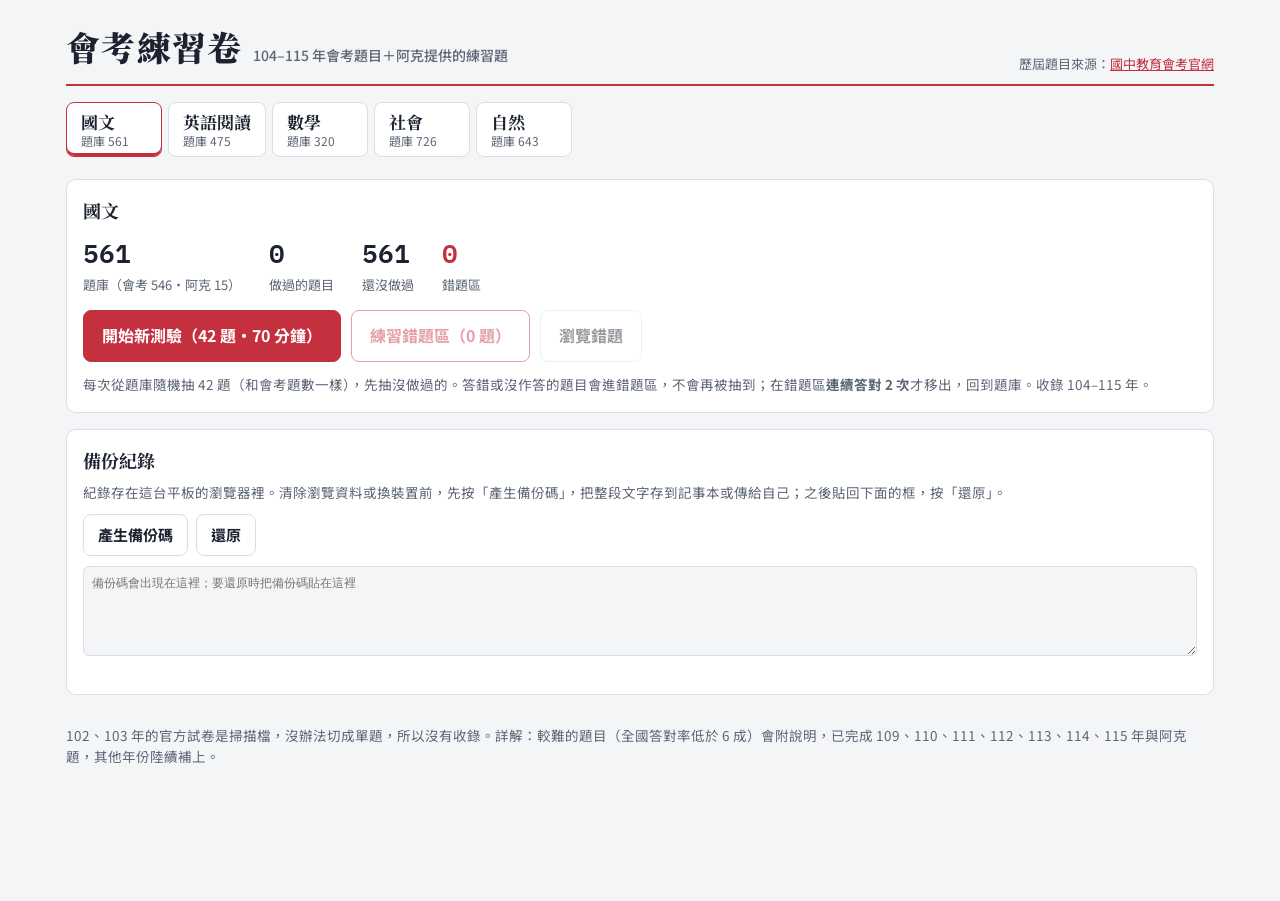
==== docs/index.html @ 00505ee2 "Clarify two 109/110 explanations after spot check Co-Authored-By: Claude Sonnet 5.5 <noreply@anthrop" ====
<!doctype html>
<html lang="zh-Hant"><head><meta charset="utf-8"><meta name="viewport" content="width=device-width,initial-scale=1,viewport-fit=cover"><style>body{margin:0}</style></head><body>
<title>會考練習卷</title>
<meta name="claude:viewport-fit-sides" content="cover">
<link rel="preconnect" href="https://fonts.googleapis.com">
<link rel="stylesheet" href="https://fonts.googleapis.com/css2?family=Noto+Sans+TC:wght@400;500;700&family=Noto+Serif+TC:wght@600;900&family=IBM+Plex+Mono:wght@500;600&display=swap">
<style>
/* Layout: exam booklet on the left, a sticky red-ink answer card (答案卡) on the right; on phones the card becomes a bottom bar. */
:root{
  --paper:#f3f5f7; --sheet:#ffffff; --ink:#1c2230; --muted:#5d6676; --rule:#d9dee5;
  --red:#c5303f; --red-soft:#fbe9eb; --graphite:#23262b; --ok:#1f7a4d; --ok-soft:#e3f3ea; --warn:#b4541a;
  --f-display:"Noto Serif TC","Songti TC",serif; --f-body:"Noto Sans TC","PingFang TC","Microsoft JhengHei",sans-serif; --f-mono:"IBM Plex Mono",ui-monospace,monospace;
}
@media (prefers-color-scheme:dark){:root:not([data-theme="light"]){
  --paper:#13161b; --sheet:#1c2027; --ink:#e6e9ef; --muted:#9aa3b2; --rule:#2e343e;
  --red:#ef6b79; --red-soft:#3a1d22; --graphite:#e6e9ef; --ok:#5fcf94; --ok-soft:#173326; --warn:#f0a06a; color-scheme:dark}}
:root[data-theme="dark"]{
  --paper:#13161b; --sheet:#1c2027; --ink:#e6e9ef; --muted:#9aa3b2; --rule:#2e343e;
  --red:#ef6b79; --red-soft:#3a1d22; --graphite:#e6e9ef; --ok:#5fcf94; --ok-soft:#173326; --warn:#f0a06a; color-scheme:dark}
body{background:var(--paper);color:var(--ink);font-family:var(--f-body);font-size:15px;line-height:1.6}
*{box-sizing:border-box}
.wrap{max-width:1180px;margin:0 auto;padding-block:20px 120px;padding-left:max(16px,env(safe-area-inset-left,0px));padding-right:max(16px,env(safe-area-inset-right,0px))}
header.top{display:flex;flex-wrap:wrap;align-items:flex-end;justify-content:space-between;gap:8px 24px;border-bottom:2px solid var(--red);padding-bottom:10px}
h1{font-family:var(--f-display);font-weight:900;font-size:clamp(24px,4vw,34px);margin:0;letter-spacing:.04em;text-wrap:balance}
h1 small{font-family:var(--f-body);font-weight:500;font-size:14px;color:var(--muted);letter-spacing:0;margin-left:10px}
.src{font-size:13px;color:var(--muted)}
.src a{color:var(--red)}
nav.tabs{display:flex;gap:6px;overflow-x:auto;margin:16px 0 18px;padding-bottom:4px}
nav.tabs button{flex:0 0 auto;font:inherit;border:1.5px solid var(--rule);background:var(--sheet);color:var(--ink);border-radius:8px;padding:8px 14px;cursor:pointer;display:flex;flex-direction:column;align-items:flex-start;line-height:1.25;min-width:96px}
nav.tabs button b{font-family:var(--f-display);font-size:17px}
nav.tabs button span{font-size:12px;color:var(--muted);font-variant-numeric:tabular-nums}
nav.tabs button[aria-selected="true"]{border-color:var(--red);box-shadow:inset 0 -3px 0 var(--red)}
nav.tabs button:focus-visible,.bub:focus-visible,.btn:focus-visible,.cell:focus-visible{outline:2px solid var(--red);outline-offset:2px}
.layout{display:grid;grid-template-columns:minmax(0,1fr) 300px;gap:24px;align-items:start}
.note{font-size:13.5px;color:var(--muted);background:var(--sheet);border:1px dashed var(--rule);border-radius:8px;padding:10px 14px;margin-bottom:16px}
.section-h{font-family:var(--f-display);font-size:18px;margin:26px 0 10px;display:flex;align-items:center;gap:10px}
.section-h::after{content:"";flex:1;height:1px;background:var(--rule)}
.passage{background:var(--sheet);border:1px solid var(--rule);border-left:4px solid var(--muted);border-radius:6px;padding:12px;margin:22px 0 10px}
.passage .lbl{font-size:12.5px;font-weight:700;color:var(--muted);letter-spacing:.08em;margin-bottom:6px}
.q{background:var(--sheet);border:1px solid var(--rule);border-radius:6px;padding:12px 12px 10px;margin-bottom:12px;scroll-margin-top:16px}
.q.wrong{border-color:var(--red);box-shadow:0 0 0 1px var(--red)}
.q.right{border-color:var(--ok)}
.imgbox{background:#fff;border-radius:3px;overflow-x:auto}
.imgbox img{display:block;width:100%;max-width:760px;height:auto}
.choices{display:flex;flex-wrap:wrap;align-items:center;gap:10px;margin-top:10px;padding-top:10px;border-top:1px dashed var(--rule)}
.choices .qn{font-family:var(--f-mono);font-weight:600;color:var(--red);min-width:30px}
.bub{font:600 15px var(--f-mono);width:48px;height:32px;border-radius:50%;border:1.6px solid var(--red);background:transparent;color:var(--red);cursor:pointer;display:inline-flex;align-items:center;justify-content:center}
.bub[aria-pressed="true"]{background:var(--graphite);border-color:var(--graphite);color:var(--sheet)}
.bub.is-ans{box-shadow:0 0 0 3px var(--ok);border-color:var(--ok)}
.bub:disabled{cursor:default}
.verdict{font-size:13.5px;font-weight:700;margin-left:auto}
.verdict.ok{color:var(--ok)} .verdict.no{color:var(--red)} .verdict.skip{color:var(--warn)}
.exp{margin-top:10px;border-top:1px dashed var(--rule);padding-top:8px}
.exp summary{cursor:pointer;font-weight:700;color:var(--ok);font-size:14px}
.exp summary:focus-visible{outline:2px solid var(--red);outline-offset:2px}
.exp-body{margin:8px 0 6px;line-height:1.75;max-width:70ch}
.exp-body b{color:var(--ok);margin-right:2px}
.exp-meta{margin:0;display:flex;flex-wrap:wrap;gap:4px 16px;font-size:12.5px;color:var(--muted)}
.papers{display:flex;flex-wrap:wrap;gap:8px;margin:-6px 0 18px}
.chip{font:inherit;font-size:14px;border:1.5px solid var(--rule);background:var(--sheet);color:var(--ink);border-radius:999px;padding:5px 14px;cursor:pointer;display:inline-flex;gap:8px;align-items:baseline}
.chip span{font-size:12px;color:var(--muted);font-variant-numeric:tabular-nums}
.chip[aria-selected="true"]{border-color:var(--ink);background:var(--ink);color:var(--sheet)}
.chip[aria-selected="true"] span{color:var(--sheet);opacity:.8}
.chip.ak{border-style:dashed}
.chip:focus-visible{outline:2px solid var(--red);outline-offset:2px}
.qhead{margin-bottom:8px}
.tag{display:inline-block;font-size:12px;font-weight:700;letter-spacing:.04em;color:var(--muted);border:1px solid var(--rule);border-radius:4px;padding:1px 8px}
.tag.ak{color:var(--ok);border-color:var(--ok);border-style:dashed}
.txt{font-size:16px;line-height:1.8;max-width:72ch}
.txt p{margin:0 0 6px}
.stem b{font-family:var(--f-mono);color:var(--muted);margin-right:4px}
.opts{list-style:none;margin:4px 0 0;padding:0 0 0 1.6em;display:grid;gap:2px}
.opts span{font-family:var(--f-mono);color:var(--muted);margin-right:4px}
.passage .txt{padding:4px 6px}
aside.card{position:sticky;top:calc(env(safe-area-inset-top,0px) + 12px);background:var(--sheet);border:1.5px solid var(--red);border-radius:10px;padding:14px;display:flex;flex-direction:column;gap:12px;max-height:calc(100vh - 24px);overflow:auto}
.card h2{margin:0;font-family:var(--f-display);font-size:17px;color:var(--red);letter-spacing:.1em}
.timer{display:flex;align-items:center;justify-content:space-between;gap:8px}
.timer .t{font:600 26px var(--f-mono);font-variant-numeric:tabular-nums}
.timer .t.over{color:var(--red)}
.btn{font:inherit;font-weight:700;border-radius:8px;padding:8px 14px;cursor:pointer;border:1.5px solid var(--red);background:var(--sheet);color:var(--red)}
.btn.primary{background:var(--red);color:#fff}
.btn.ghost{border-color:var(--rule);color:var(--ink)}
.grid{display:grid;grid-template-columns:repeat(5,1fr);gap:5px}
.cell{font:500 12.5px var(--f-mono);border:1px solid var(--rule);border-radius:5px;padding:4px 0;text-align:center;background:transparent;color:var(--muted);cursor:pointer;font-variant-numeric:tabular-nums}
.cell.done{background:var(--graphite);color:var(--sheet);border-color:var(--graphite)}
.cell.ok{background:var(--ok-soft);color:var(--ok);border-color:var(--ok)}
.cell.no{background:var(--red-soft);color:var(--red);border-color:var(--red)}
.cell.skip{color:var(--warn);border-color:var(--warn)}
.prog{font-size:13px;color:var(--muted);font-variant-numeric:tabular-nums}
.score{border-top:1px dashed var(--rule);padding-top:10px;display:flex;flex-direction:column;gap:6px}
.score .big{display:flex;align-items:baseline;gap:10px}
.score .num{font:600 30px var(--f-mono)}
.score .grade{font-family:var(--f-display);font-weight:900;font-size:26px;color:var(--red)}
.score small{color:var(--muted);font-size:12.5px}
.row{display:flex;flex-wrap:wrap;gap:8px}
.confirm{font-size:13px;background:var(--red-soft);border-radius:8px;padding:8px 10px;display:flex;flex-direction:column;gap:6px}
label.chk{display:flex;gap:6px;align-items:center;font-size:14px;cursor:pointer}
.mbar{display:none}
@media (max-width:860px){
  .layout{grid-template-columns:minmax(0,1fr)}
  aside.card{position:fixed;left:0;right:0;bottom:0;top:auto;border-radius:12px 12px 0 0;max-height:70vh;z-index:20;border-width:1.5px 0 0;padding:12px max(16px,env(safe-area-inset-right,0px)) calc(12px + env(safe-area-inset-bottom,0px)) max(16px,env(safe-area-inset-left,0px));transform:translateY(calc(100% - 64px - env(safe-area-inset-bottom,0px)));transition:transform .2s}
  aside.card.open{transform:none}
  .mbar{display:flex;align-items:center;justify-content:space-between;gap:10px;min-height:40px}
  .card h2{display:none}
  .bub{width:52px;height:36px}
}
@media (prefers-reduced-motion:reduce){aside.card{transition:none}}
.panel{display:none}.panel.on{display:block}
.home{display:grid;gap:16px;grid-template-columns:minmax(0,1fr)}
.box{background:var(--sheet);border:1px solid var(--rule);border-radius:10px;padding:16px}
.box h3{margin:0 0 8px;font-family:var(--f-display);font-size:18px}
.stats{display:flex;flex-wrap:wrap;gap:10px 28px;margin:4px 0 14px}
.stat b{display:block;font:600 26px var(--f-mono);font-variant-numeric:tabular-nums}
.stat span{font-size:13px;color:var(--muted)}
.stat.red b{color:var(--red)}
.big-actions{display:flex;flex-wrap:wrap;gap:10px}
.big-actions .btn{padding:12px 18px;font-size:16px}
.btn[disabled]{opacity:.45;cursor:default}
.hist{list-style:none;margin:0;padding:0;font-size:14px}
.hist li{display:flex;justify-content:space-between;gap:12px;padding:6px 0;border-bottom:1px dashed var(--rule);font-variant-numeric:tabular-nums}
.hist li:last-child{border-bottom:0}
.hist .m{color:var(--muted)}
.muted{color:var(--muted);font-size:13.5px}
textarea.code{width:100%;min-height:90px;font:12px var(--f-mono);border:1px solid var(--rule);border-radius:6px;background:var(--paper);color:var(--ink);padding:8px;word-break:break-all}
.msg{font-size:13.5px;font-weight:700;color:var(--ok);min-height:1.2em}
.msg.err{color:var(--red)}
.qno{font:600 14px var(--f-mono);color:var(--red);margin-right:8px}
.streak{font-size:12px;font-weight:700;color:var(--warn);margin-left:6px}
.imgbox img{background:#fff;min-height:40px}
.imgbox img:not([src]){background:repeating-linear-gradient(90deg,#eef1f4 0 20px,#f7f8fa 20px 40px)}
.mode-tag{display:inline-block;font-size:12.5px;font-weight:700;color:var(--sheet);background:var(--red);border-radius:4px;padding:1px 8px;margin-left:8px;vertical-align:middle}
.mode-tag.w{background:var(--warn)}
.result{background:var(--sheet);border:1.5px solid var(--red);border-radius:10px;padding:14px 16px;margin-bottom:16px}
.result .num{font:600 30px var(--f-mono)}
.result .grade{font-family:var(--f-display);font-weight:900;font-size:26px;color:var(--red);margin-left:10px}
.inline-confirm{display:none}.inline-confirm.on{display:flex}
@media print{aside.card,nav.tabs,header.top .src{display:none}}
</style>
<div class="wrap">
<header class="top">
  <h1>會考練習卷<small>104–115 年會考題目＋阿克提供的練習題</small></h1>
  <div class="src">歷屆題目來源：<a href="https://cap.rcpet.edu.tw/" target="_blank" rel="noopener">國中教育會考官網</a></div>
</header>
<nav class="tabs" id="tabs" role="tablist" aria-label="科目"></nav>

<section class="panel" id="home"></section>

<section class="panel" id="test">
  <div class="layout">
    <main id="paper"></main>
    <aside class="card" id="card">
      <div class="mbar"><span class="prog" id="mprog"></span><button class="btn ghost" id="mtoggle" type="button">答案卡</button></div>
      <h2>答案卡</h2>
      <div class="timer"><span class="t" id="timer">00:00</span><span class="prog" id="limit"></span></div>
      <div class="prog" id="prog"></div>
      <div class="grid" id="grid"></div>
      <div class="row" id="actions"></div>
      <div class="confirm inline-confirm" id="confirm"></div>
    </aside>
  </div>
</section>
</div>

<script id="bankdata" type="application/json">{"bank":{"chinese":[{"id":"104-chinese-1","y":"104","n":1,"img":"104_chinese_q01","pk":"104_chinese","ans":"D"},{"id":"104-chinese-2","y":"104","n":2,"img":"104_chinese_q02","pk":"104_chinese","ans":"D"},{"id":"104-chinese-3","y":"104","n":3,"img":"104_chinese_q03","pk":"104_chinese","ans":"B"},{"id":"104-chinese-4","y":"104","n":4,"img":"104_chinese_q04","pk":"104_chinese","ans":"A"},{"id":"104-chinese-5","y":"104","n":5,"img":"104_chinese_q05","pk":"104_chinese","ans":"C"},{"id":"104-chinese-6","y":"104","n":6,"img":"104_chinese_q06","pk":"104_chinese","ans":"B"},{"id":"104-chinese-7","y":"104","n":7,"img":"104_chinese_q07","pk":"104_chinese","ans":"A"},{"id":"104-chinese-8","y":"104","n":8,"img":"104_chinese_q08","pk":"104_chinese","ans":"A"},{"id":"104-chinese-9","y":"104","n":9,"img":"104_chinese_q09","pk":"104_chinese","ans":"D"},{"id":"104-chinese-10","y":"104","n":10,"img":"104_chinese_q10","pk":"104_chinese","ans":"D"},{"id":"104-chinese-11","y":"104","n":11,"img":"104_chinese_q11","pk":"104_chinese","ans":"A"},{"id":"104-chinese-12","y":"104","n":12,"img":"104_chinese_q12","pk":"104_chinese","ans":"C"},{"id":"104-chinese-13","y":"104","n":13,"img":"104_chinese_q13","pk":"104_chinese","ans":"C"},{"id":"104-chinese-14","y":"104","n":14,"img":"104_chinese_q14","pk":"104_chinese","ans":"D"},{"id":"104-chinese-15","y":"104","n":15,"img":"104_chinese_q15","pk":"104_chinese","ans":"A"},{"id":"104-chinese-16","y":"104","n":16,"img":"104_chinese_q16","pk":"104_chinese","ans":"C"},{"id":"104-chinese-17","y":"104","n":17,"img":"104_chinese_q17","pk":"104_chinese","ans":"C"},{"id":"104-chinese-18","y":"104","n":18,"img":"104_chinese_q18","pk":"104_chinese","ans":"C"},{"id":"104-chinese-19","y":"104","n":19,"img":"104_chinese_q19","pk":"104_chinese","ans":"B"},{"id":"104-chinese-20","y":"104","n":20,"img":"104_chinese_q20","pk":"104_chinese","ans":"C"},{"id":"104-chinese-21","y":"104","n":21,"img":"104_chinese_q21","pk":"104_chinese","ans":"A"},{"id":"104-chinese-22","y":"104","n":22,"img":"104_chinese_q22","pk":"104_chinese","ans":"A"},{"id":"104-chinese-23","y":"104","n":23,"img":"104_chinese_q23","pk":"104_chinese","ans":"B"},{"id":"104-chinese-24","y":"104","n":24,"img":"104_chinese_q24","pk":"104_chinese","ans":"B"},{"id":"104-chinese-25","y":"104","n":25,"img":"104_chinese_q25","pk":"104_chinese","ans":"A"},{"id":"104-chinese-26","y":"104","n":26,"img":"104_chinese_q26","pk":"104_chinese","ans":"B"},{"id":"104-chinese-27","y":"104","n":27,"img":"104_chinese_q27","pk":"104_chinese","ans":"D"},{"id":"104-chinese-28","y":"104","n":28,"img":"104_chinese_q28","pk":"104_chinese","ans":"D"},{"id":"104-chinese-29","y":"104","n":29,"img":"104_chinese_q29","pk":"104_chinese","ans":"D"},{"id":"104-chinese-30","y":"104","n":30,"img":"104_chinese_q30","pk":"104_chinese","ans":"B"},{"id":"104-chinese-31","y":"104","n":31,"img":"104_chinese_q31","pk":"104_chinese","ans":"C"},{"id":"104-chinese-32","y":"104","n":32,"img":"104_chinese_q32","pk":"104_chinese","ans":"C"},{"id":"104-chinese-33","y":"104","n":33,"img":"104_chinese_q33","pk":"104_chinese","ans":"D"},{"id":"104-chinese-34","y":"104","n":34,"img":"104_chinese_q34","pk":"104_chinese","ans":"A","pimg":"104_chinese_p34","grp":"104-chinese-34～35"},{"id":"104-chinese-35","y":"104","n":35,"img":"104_chinese_q35","pk":"104_chinese","ans":"B","pimg":"104_chinese_p34","grp":"104-chinese-34～35"},{"id":"104-chinese-36","y":"104","n":36,"img":"104_chinese_q36","pk":"104_chinese","ans":"A","pimg":"104_chinese_p36","grp":"104-chinese-36～37"},{"id":"104-chinese-37","y":"104","n":37,"img":"104_chinese_q37","pk":"104_chinese","ans":"C","pimg":"104_chinese_p36","grp":"104-chinese-36～37"},{"id":"104-chinese-38","y":"104","n":38,"img":"104_chinese_q38","pk":"104_chinese","ans":"C","pimg":"104_chinese_p38","grp":"104-chinese-38～39"},{"id":"104-chinese-39","y":"104","n":39,"img":"104_chinese_q39","pk":"104_chinese","ans":"C","pimg":"104_chinese_p38","grp":"104-chinese-38～39"},{"id":"104-chinese-40","y":"104","n":40,"img":"104_chinese_q40","pk":"104_chinese","ans":"D","pimg":"104_chinese_p40","grp":"104-chinese-40～42"},{"id":"104-chinese-41","y":"104","n":41,"img":"104_chinese_q41","pk":"104_chinese","ans":"B","pimg":"104_chinese_p40","grp":"104-chinese-40～42"},{"id":"104-chinese-42","y":"104","n":42,"img":"104_chinese_q42","pk":"104_chinese","ans":"D","pimg":"104_chinese_p40","grp":"104-chinese-40～42"},{"id":"104-chinese-43","y":"104","n":43,"img":"104_chinese_q43","pk":"104_chinese","ans":"B","pimg":"104_chinese_p43","grp":"104-chinese-43～44"},{"id":"104-chinese-44","y":"104","n":44,"img":"104_chinese_q44","pk":"104_chinese","ans":"D","pimg":"104_chinese_p43","grp":"104-chinese-43～44"},{"id":"104-chinese-45","y":"104","n":45,"img":"104_chinese_q45","pk":"104_chinese","ans":"D","pimg":"104_chinese_p45","grp":"104-chinese-45～46"},{"id":"104-chinese-46","y":"104","n":46,"img":"104_chinese_q46","pk":"104_chinese","ans":"B","pimg":"104_chinese_p45","grp":"104-chinese-45～46"},{"id":"104-chinese-47","y":"104","n":47,"img":"104_chinese_q47","pk":"104_chinese","ans":"C","pimg":"104_chinese_p47","grp":"104-chinese-47～48"},{"id":"104-chinese-48","y":"104","n":48,"img":"104_chinese_q48","pk":"104_chinese","ans":"B","pimg":"104_chinese_p47","grp":"104-chinese-47～48"},{"id":"105-chinese-1","y":"105","n":1,"img":"105_chinese_q01","pk":"105_chinese","ans":"D"},{"id":"105-chinese-2","y":"105","n":2,"img":"105_chinese_q02","pk":"105_chinese","ans":"B"},{"id":"105-chinese-3","y":"105","n":3,"img":"105_chinese_q03","pk":"105_chinese","ans":"C"},{"id":"105-chinese-4","y":"105","n":4,"img":"105_chinese_q04","pk":"105_chinese","ans":"A"},{"id":"105-chinese-5","y":"105","n":5,"img":"105_chinese_q05","pk":"105_chinese","ans":"D"},{"id":"105-chinese-6","y":"105","n":6,"img":"105_chinese_q06","pk":"105_chinese","ans":"B"},{"id":"105-chinese-7","y":"105","n":7,"img":"105_chinese_q07","pk":"105_chinese","ans":"B"},{"id":"105-chinese-8","y":"105","n":8,"img":"105_chinese_q08","pk":"105_chinese","ans":"B"},{"id":"105-chinese-9","y":"105","n":9,"img":"105_chinese_q09","pk":"105_chinese","ans":"C"},{"id":"105-chinese-10","y":"105","n":10,"img":"105_chinese_q10","pk":"105_chinese","ans":"D"},{"id":"105-chinese-11","y":"105","n":11,"img":"105_chinese_q11","pk":"105_chinese","ans":"C"},{"id":"105-chinese-12","y":"105","n":12,"img":"105_chinese_q12","pk":"105_chinese","ans":"A"},{"id":"105-chinese-13","y":"105","n":13,"img":"105_chinese_q13","pk":"105_chinese","ans":"A"},{"id":"105-chinese-14","y":"105","n":14,"img":"105_chinese_q14","pk":"105_chinese","ans":"D"},{"id":"105-chinese-15","y":"105","n":15,"img":"105_chinese_q15","pk":"105_chinese","ans":"B"},{"id":"105-chinese-16","y":"105","n":16,"img":"105_chinese_q16","pk":"105_chinese","ans":"C"},{"id":"105-chinese-17","y":"105","n":17,"img":"105_chinese_q17","pk":"105_chinese","ans":"A"},{"id":"105-chinese-18","y":"105","n":18,"img":"105_chinese_q18","pk":"105_chinese","ans":"D"},{"id":"105-chinese-19","y":"105","n":19,"img":"105_chinese_q19","pk":"105_chinese","ans":"D"},{"id":"105-chinese-20","y":"105","n":20,"img":"105_chinese_q20","pk":"105_chinese","ans":"D"},{"id":"105-chinese-21","y":"105","n":21,"img":"105_chinese_q21","pk":"105_chinese","ans":"A"},{"id":"105-chinese-22","y":"105","n":22,"img":"105_chinese_q22","pk":"105_chinese","ans":"D"},{"id":"105-chinese-23","y":"105","n":23,"img":"105_chinese_q23","pk":"105_chinese","ans":"B"},{"id":"105-chinese-24","y":"105","n":24,"img":"105_chinese_q24","pk":"105_chinese","ans":"C"},{"id":"105-chinese-25","y":"105","n":25,"img":"105_chinese_q25","pk":"105_chinese","ans":"B"},{"id":"105-chinese-26","y":"105","n":26,"img":"105_chinese_q26","pk":"105_chinese","ans":"C"},{"id":"105-chinese-27","y":"105","n":27,"img":"105_chinese_q27","pk":"105_chinese","ans":"C"},{"id":"105-chinese-28","y":"105","n":28,"img":"105_chinese_q28","pk":"105_chinese","ans":"A"},{"id":"105-chinese-29","y":"105","n":29,"img":"105_chinese_q29","pk":"105_chinese","ans":"B"},{"id":"105-chinese-30","y":"105","n":30,"img":"105_chinese_q30","pk":"105_chinese","ans":"A"},{"id":"105-chinese-31","y":"105","n":31,"img":"105_chinese_q31","pk":"105_chinese","ans":"B"},{"id":"105-chinese-32","y":"105","n":32,"img":"105_chinese_q32","pk":"105_chinese","ans":"B"},{"id":"105-chinese-33","y":"105","n":33,"img":"105_chinese_q33","pk":"105_chinese","ans":"B"},{"id":"105-chinese-34","y":"105","n":34,"img":"105_chinese_q34","pk":"105_chinese","ans":"D"},{"id":"105-chinese-35","y":"105","n":35,"img":"105_chinese_q35","pk":"105_chinese","ans":"A"},{"id":"105-chinese-36","y":"105","n":36,"img":"105_chinese_q36","pk":"105_chinese","ans":"D","pimg":"105_chinese_p36","grp":"105-chinese-36～37"},{"id":"105-chinese-37","y":"105","n":37,"img":"105_chinese_q37","pk":"105_chinese","ans":"B","pimg":"105_chinese_p36","grp":"105-chinese-36～37"},{"id":"105-chinese-38","y":"105","n":38,"img":"105_chinese_q38","pk":"105_chinese","ans":"D","pimg":"105_chinese_p38","grp":"105-chinese-38～39"},{"id":"105-chinese-39","y":"105","n":39,"img":"105_chinese_q39","pk":"105_chinese","ans":"C","pimg":"105_chinese_p38","grp":"105-chinese-38～39"},{"id":"105-chinese-40","y":"105","n":40,"img":"105_chinese_q40","pk":"105_chinese","ans":"A","pimg":"105_chinese_p40","grp":"105-chinese-40～41"},{"id":"105-chinese-41","y":"105","n":41,"img":"105_chinese_q41","pk":"105_chinese","ans":"A","pimg":"105_chinese_p40","grp":"105-chinese-40～41"},{"id":"105-chinese-42","y":"105","n":42,"img":"105_chinese_q42","pk":"105_chinese","ans":"A","pimg":"105_chinese_p42","grp":"105-chinese-42～44"},{"id":"105-chinese-43","y":"105","n":43,"img":"105_chinese_q43","pk":"105_chinese","ans":"D","pimg":"105_chinese_p42","grp":"105-chinese-42～44"},{"id":"105-chinese-44","y":"105","n":44,"img":"105_chinese_q44","pk":"105_chinese","ans":"A","pimg":"105_chinese_p42","grp":"105-chinese-42～44"},{"id":"105-chinese-45","y":"105","n":45,"img":"105_chinese_q45","pk":"105_chinese","ans":"C","pimg":"105_chinese_p45","grp":"105-chinese-45～46"},{"id":"105-chinese-46","y":"105","n":46,"img":"105_chinese_q46","pk":"105_chinese","ans":"C","pimg":"105_chinese_p45","grp":"105-chinese-45～46"},{"id":"105-chinese-47","y":"105","n":47,"img":"105_chinese_q47","pk":"105_chinese","ans":"D","pimg":"105_chinese_p47","grp":"105-chinese-47～48"},{"id":"105-chinese-48","y":"105","n":48,"img":"105_chinese_q48","pk":"105_chinese","ans":"C","pimg":"105_chinese_p47","grp":"105-chinese-47～48"},{"id":"106-chinese-1","y":"106","n":1,"img":"106_chinese_q01","pk":"106_chinese","ans":"B"},{"id":"106-chinese-2","y":"106","n":2,"img":"106_chinese_q02","pk":"106_chinese","ans":"D"},{"id":"106-chinese-3","y":"106","n":3,"img":"106_chinese_q03","pk":"106_chinese","ans":"C"},{"id":"106-chinese-4","y":"106","n":4,"img":"106_chinese_q04","pk":"106_chinese","ans":"C"},{"id":"106-chinese-5","y":"106","n":5,"img":"106_chinese_q05","pk":"106_chinese","ans":"A"},{"id":"106-chinese-6","y":"106","n":6,"img":"106_chinese_q06","pk":"106_chinese","ans":"C"},{"id":"106-chinese-7","y":"106","n":7,"img":"106_chinese_q07","pk":"106_chinese","ans":"C"},{"id":"106-chinese-8","y":"106","n":8,"img":"106_chinese_q08","pk":"106_chinese","ans":"B"},{"id":"106-chinese-9","y":"106","n":9,"img":"106_chinese_q09","pk":"106_chinese","ans":"D"},{"id":"106-chinese-10","y":"106","n":10,"img":"106_chinese_q10","pk":"106_chinese","ans":"D"},{"id":"106-chinese-11","y":"106","n":11,"img":"106_chinese_q11","pk":"106_chinese","ans":"A"},{"id":"106-chinese-12","y":"106","n":12,"img":"106_chinese_q12","pk":"106_chinese","ans":"A"},{"id":"106-chinese-13","y":"106","n":13,"img":"106_chinese_q13","pk":"106_chinese","ans":"D"},{"id":"106-chinese-14","y":"106","n":14,"img":"106_chinese_q14","pk":"106_chinese","ans":"A"},{"id":"106-chinese-15","y":"106","n":15,"img":"106_chinese_q15","pk":"106_chinese","ans":"B"},{"id":"106-chinese-16","y":"106","n":16,"img":"106_chinese_q16","pk":"106_chinese","ans":"C"},{"id":"106-chinese-17","y":"106","n":17,"img":"106_chinese_q17","pk":"106_chinese","ans":"C"},{"id":"106-chinese-18","y":"106","n":18,"img":"106_chinese_q18","pk":"106_chinese","ans":"B"},{"id":"106-chinese-19","y":"106","n":19,"img":"106_chinese_q19","pk":"106_chinese","ans":"B"},{"id":"106-chinese-20","y":"106","n":20,"img":"106_chinese_q20","pk":"106_chinese","ans":"B"},{"id":"106-chinese-21","y":"106","n":21,"img":"106_chinese_q21","pk":"106_chinese","ans":"C"},{"id":"106-chinese-22","y":"106","n":22,"img":"106_chinese_q22","pk":"106_chinese","ans":"A"},{"id":"106-chinese-23","y":"106","n":23,"img":"106_chinese_q23","pk":"106_chinese","ans":"C"},{"id":"106-chinese-24","y":"106","n":24,"img":"106_chinese_q24","pk":"106_chinese","ans":"B"},{"id":"106-chinese-25","y":"106","n":25,"img":"106_chinese_q25","pk":"106_chinese","ans":"D"},{"id":"106-chinese-26","y":"106","n":26,"img":"106_chinese_q26","pk":"106_chinese","ans":"A"},{"id":"106-chinese-27","y":"106","n":27,"img":"106_chinese_q27","pk":"106_chinese","ans":"B"},{"id":"106-chinese-28","y":"106","n":28,"img":"106_chinese_q28","pk":"106_chinese","ans":"D"},{"id":"106-chinese-29","y":"106","n":29,"img":"106_chinese_q29","pk":"106_chinese","ans":"C"},{"id":"106-chinese-30","y":"106","n":30,"img":"106_chinese_q30","pk":"106_chinese","ans":"C"},{"id":"106-chinese-31","y":"106","n":31,"img":"106_chinese_q31","pk":"106_chinese","ans":"A"},{"id":"106-chinese-32","y":"106","n":32,"img":"106_chinese_q32","pk":"106_chinese","ans":"A"},{"id":"106-chinese-33","y":"106","n":33,"img":"106_chinese_q33","pk":"106_chinese","ans":"D"},{"id":"106-chinese-34","y":"106","n":34,"img":"106_chinese_q34","pk":"106_chinese","ans":"C"},{"id":"106-chinese-35","y":"106","n":35,"img":"106_chinese_q35","pk":"106_chinese","ans":"B","pimg":"106_chinese_p35","grp":"106-chinese-35～36"},{"id":"106-chinese-36","y":"106","n":36,"img":"106_chinese_q36","pk":"106_chinese","ans":"A","pimg":"106_chinese_p35","grp":"106-chinese-35～36"},{"id":"106-chinese-37","y":"106","n":37,"img":"106_chinese_q37","pk":"106_chinese","ans":"C","pimg":"106_chinese_p37","grp":"106-chinese-37～38"},{"id":"106-chinese-38","y":"106","n":38,"img":"106_chinese_q38","pk":"106_chinese","ans":"D","pimg":"106_chinese_p37","grp":"106-chinese-37～38"},{"id":"106-chinese-39","y":"106","n":39,"img":"106_chinese_q39","pk":"106_chinese","ans":"B","pimg":"106_chinese_p39","grp":"106-chinese-39～40"},{"id":"106-chinese-40","y":"106","n":40,"img":"106_chinese_q40","pk":"106_chinese","ans":"D","pimg":"106_chinese_p39","grp":"106-chinese-39～40"},{"id":"106-chinese-41","y":"106","n":41,"img":"106_chinese_q41","pk":"106_chinese","ans":"A","pimg":"106_chinese_p41","grp":"106-chinese-41～42"},{"id":"106-chinese-42","y":"106","n":42,"img":"106_chinese_q42","pk":"106_chinese","ans":"B","pimg":"106_chinese_p41","grp":"106-chinese-41～42"},{"id":"106-chinese-43","y":"106","n":43,"img":"106_chinese_q43","pk":"106_chinese","ans":"A","pimg":"106_chinese_p43","grp":"106-chinese-43～44"},{"id":"106-chinese-44","y":"106","n":44,"img":"106_chinese_q44","pk":"106_chinese","ans":"D","pimg":"106_chinese_p43","grp":"106-chinese-43～44"},{"id":"106-chinese-45","y":"106","n":45,"img":"106_chinese_q45","pk":"106_chinese","ans":"B","pimg":"106_chinese_p45","grp":"106-chinese-45～46"},{"id":"106-chinese-46","y":"106","n":46,"img":"106_chinese_q46","pk":"106_chinese","ans":"A","pimg":"106_chinese_p45","grp":"106-chinese-45～46"},{"id":"106-chinese-47","y":"106","n":47,"img":"106_chinese_q47","pk":"106_chinese","ans":"D","pimg":"106_chinese_p47","grp":"106-chinese-47～48"},{"id":"106-chinese-48","y":"106","n":48,"img":"106_chinese_q48","pk":"106_chinese","ans":"B","pimg":"106_chinese_p47","grp":"106-chinese-47～48"},{"id":"107-chinese-1","y":"107","n":1,"img":"107_chinese_q01","pk":"107_chinese","ans":"C"},{"id":"107-chinese-2","y":"107","n":2,"img":"107_chinese_q02","pk":"107_chinese","ans":"B"},{"id":"107-chinese-3","y":"107","n":3,"img":"107_chinese_q03","pk":"107_chinese","ans":"A"},{"id":"107-chinese-4","y":"107","n":4,"img":"107_chinese_q04","pk":"107_chinese","ans":"D"},{"id":"107-chinese-5","y":"107","n":5,"img":"107_chinese_q05","pk":"107_chinese","ans":"A"},{"id":"107-chinese-6","y":"107","n":6,"img":"107_chinese_q06","pk":"107_chinese","ans":"B"},{"id":"107-chinese-7","y":"107","n":7,"img":"107_chinese_q07","pk":"107_chinese","ans":"D"},{"id":"107-chinese-8","y":"107","n":8,"img":"107_chinese_q08","pk":"107_chinese","ans":"A"},{"id":"107-chinese-9","y":"107","n":9,"img":"107_chinese_q09","pk":"107_chinese","ans":"C"},{"id":"107-chinese-10","y":"107","n":10,"img":"107_chinese_q10","pk":"107_chinese","ans":"A"},{"id":"107-chinese-11","y":"107","n":11,"img":"107_chinese_q11","pk":"107_chinese","ans":"B"},{"id":"107-chinese-12","y":"107","n":12,"img":"107_chinese_q12","pk":"107_chinese","ans":"A"},{"id":"107-chinese-13","y":"107","n":13,"img":"107_chinese_q13","pk":"107_chinese","ans":"B"},{"id":"107-chinese-14","y":"107","n":14,"img":"107_chinese_q14","pk":"107_chinese","ans":"C"},{"id":"107-chinese-15","y":"107","n":15,"img":"107_chinese_q15","pk":"107_chinese","ans":"B"},{"id":"107-chinese-16","y":"107","n":16,"img":"107_chinese_q16","pk":"107_chinese","ans":"A"},{"id":"107-chinese-17","y":"107","n":17,"img":"107_chinese_q17","pk":"107_chinese","ans":"A"},{"id":"107-chinese-18","y":"107","n":18,"img":"107_chinese_q18","pk":"107_chinese","ans":"B"},{"id":"107-chinese-19","y":"107","n":19,"img":"107_chinese_q19","pk":"107_chinese","ans":"D"},{"id":"107-chinese-20","y":"107","n":20,"img":"107_chinese_q20","pk":"107_chinese","ans":"A"},{"id":"107-chinese-21","y":"107","n":21,"img":"107_chinese_q21","pk":"107_chinese","ans":"C"},{"id":"107-chinese-22","y":"107","n":22,"img":"107_chinese_q22","pk":"107_chinese","ans":"C"},{"id":"107-chinese-23","y":"107","n":23,"img":"107_chinese_q23","pk":"107_chinese","ans":"C"},{"id":"107-chinese-24","y":"107","n":24,"img":"107_chinese_q24","pk":"107_chinese","ans":"D"},{"id":"107-chinese-25","y":"107","n":25,"img":"107_chinese_q25","pk":"107_chinese","ans":"C"},{"id":"107-chinese-26","y":"107","n":26,"img":"107_chinese_q26","pk":"107_chinese","ans":"A"},{"id":"107-chinese-27","y":"107","n":27,"img":"107_chinese_q27","pk":"107_chinese","ans":"C"},{"id":"107-chinese-28","y":"107","n":28,"img":"107_chinese_q28","pk":"107_chinese","ans":"D"},{"id":"107-chinese-29","y":"107","n":29,"img":"107_chinese_q29","pk":"107_chinese","ans":"C"},{"id":"107-chinese-30","y":"107","n":30,"img":"107_chinese_q30","pk":"107_chinese","ans":"B"},{"id":"107-chinese-31","y":"107","n":31,"img":"107_chinese_q31","pk":"107_chinese","ans":"B"},{"id":"107-chinese-32","y":"107","n":32,"img":"107_chinese_q32","pk":"107_chinese","ans":"A"},{"id":"107-chinese-33","y":"107","n":33,"img":"107_chinese_q33","pk":"107_chinese","ans":"D"},{"id":"107-chinese-34","y":"107","n":34,"img":"107_chinese_q34","pk":"107_chinese","ans":"A","pimg":"107_chinese_p34","grp":"107-chinese-34～35"},{"id":"107-chinese-35","y":"107","n":35,"img":"107_chinese_q35","pk":"107_chinese","ans":"D","pimg":"107_chinese_p34","grp":"107-chinese-34～35"},{"id":"107-chinese-36","y":"107","n":36,"img":"107_chinese_q36","pk":"107_chinese","ans":"B","pimg":"107_chinese_p36","grp":"107-chinese-36～37"},{"id":"107-chinese-37","y":"107","n":37,"img":"107_chinese_q37","pk":"107_chinese","ans":"C","pimg":"107_chinese_p36","grp":"107-chinese-36～37"},{"id":"107-chinese-38","y":"107","n":38,"img":"107_chinese_q38","pk":"107_chinese","ans":"D","pimg":"107_chinese_p38","grp":"107-chinese-38～39"},{"id":"107-chinese-39","y":"107","n":39,"img":"107_chinese_q39","pk":"107_chinese","ans":"C","pimg":"107_chinese_p38","grp":"107-chinese-38～39"},{"id":"107-chinese-40","y":"107","n":40,"img":"107_chinese_q40","pk":"107_chinese","ans":"D","pimg":"107_chinese_p40","grp":"107-chinese-40～41"},{"id":"107-chinese-41","y":"107","n":41,"img":"107_chinese_q41","pk":"107_chinese","ans":"B","pimg":"107_chinese_p40","grp":"107-chinese-40～41"},{"id":"107-chinese-42","y":"107","n":42,"img":"107_chinese_q42","pk":"107_chinese","ans":"A","pimg":"107_chinese_p42","grp":"107-chinese-42～43"},{"id":"107-chinese-43","y":"107","n":43,"img":"107_chinese_q43","pk":"107_chinese","ans":"D","pimg":"107_chinese_p42","grp":"107-chinese-42～43"},{"id":"107-chinese-44","y":"107","n":44,"img":"107_chinese_q44","pk":"107_chinese","ans":"C","pimg":"107_chinese_p44","grp":"107-chinese-44～46"},{"id":"107-chinese-45","y":"107","n":45,"img":"107_chinese_q45","pk":"107_chinese","ans":"B","pimg":"107_chinese_p44","grp":"107-chinese-44～46"},{"id":"107-chinese-46","y":"107","n":46,"img":"107_chinese_q46","pk":"107_chinese","ans":"D","pimg":"107_chinese_p44","grp":"107-chinese-44～46"},{"id":"107-chinese-47","y":"107","n":47,"img":"107_chinese_q47","pk":"107_chinese","ans":"B","pimg":"107_chinese_p47","grp":"107-chinese-47～48"},{"id":"107-chinese-48","y":"107","n":48,"img":"107_chinese_q48","pk":"107_chinese","ans":"D","pimg":"107_chinese_p47","grp":"107-chinese-47～48"},{"id":"108-chinese-1","y":"108","n":1,"img":"108_chinese_q01","pk":"108_chinese","ans":"D"},{"id":"108-chinese-2","y":"108","n":2,"img":"108_chinese_q02","pk":"108_chinese","ans":"A"},{"id":"108-chinese-3","y":"108","n":3,"img":"108_chinese_q03","pk":"108_chinese","ans":"D"},{"id":"108-chinese-4","y":"108","n":4,"img":"108_chinese_q04","pk":"108_chinese","ans":"C"},{"id":"108-chinese-5","y":"108","n":5,"img":"108_chinese_q05","pk":"108_chinese","ans":"D"},{"id":"108-chinese-6","y":"108","n":6,"img":"108_chinese_q06","pk":"108_chinese","ans":"D"},{"id":"108-chinese-7","y":"108","n":7,"img":"108_chinese_q07","pk":"108_chinese","ans":"A"},{"id":"108-chinese-8","y":"108","n":8,"img":"108_chinese_q08","pk":"108_chinese","ans":"C"},{"id":"108-chinese-9","y":"108","n":9,"img":"108_chinese_q09","pk":"108_chinese","ans":"B"},{"id":"108-chinese-10","y":"108","n":10,"img":"108_chinese_q10","pk":"108_chinese","ans":"A"},{"id":"108-chinese-11","y":"108","n":11,"img":"108_chinese_q11","pk":"108_chinese","ans":"A"},{"id":"108-chinese-12","y":"108","n":12,"img":"108_chinese_q12","pk":"108_chinese","ans":"D"},{"id":"108-chinese-13","y":"108","n":13,"img":"108_chinese_q13","pk":"108_chinese","ans":"C"},{"id":"108-chinese-14","y":"108","n":14,"img":"108_chinese_q14","pk":"108_chinese","ans":"B"},{"id":"108-chinese-15","y":"108","n":15,"img":"108_chinese_q15","pk":"108_chinese","ans":"C"},{"id":"108-chinese-16","y":"108","n":16,"img":"108_chinese_q16","pk":"108_chinese","ans":"C"},{"id":"108-chinese-17","y":"108","n":17,"img":"108_chinese_q17","pk":"108_chinese","ans":"D"},{"id":"108-chinese-18","y":"108","n":18,"img":"108_chinese_q18","pk":"108_chinese","ans":"B"},{"id":"108-chinese-19","y":"108","n":19,"img":"108_chinese_q19","pk":"108_chinese","ans":"A"},{"id":"108-chinese-20","y":"108","n":20,"img":"108_chinese_q20","pk":"108_chinese","ans":"C"},{"id":"108-chinese-21","y":"108","n":21,"img":"108_chinese_q21","pk":"108_chinese","ans":"A"},{"id":"108-chinese-22","y":"108","n":22,"img":"108_chinese_q22","pk":"108_chinese","ans":"B"},{"id":"108-chinese-23","y":"108","n":23,"img":"108_chinese_q23","pk":"108_chinese","ans":"A"},{"id":"108-chinese-24","y":"108","n":24,"img":"108_chinese_q24","pk":"108_chinese","ans":"B"},{"id":"108-chinese-25","y":"108","n":25,"img":"108_chinese_q25","pk":"108_chinese","ans":"B"},{"id":"108-chinese-26","y":"108","n":26,"img":"108_chinese_q26","pk":"108_chinese","ans":"C"},{"id":"108-chinese-27","y":"108","n":27,"img":"108_chinese_q27","pk":"108_chinese","ans":"C"},{"id":"108-chinese-28","y":"108","n":28,"img":"108_chinese_q28","pk":"108_chinese","ans":"D"},{"id":"108-chinese-29","y":"108","n":29,"img":"108_chinese_q29","pk":"108_chinese","ans":"C"},{"id":"108-chinese-30","y":"108","n":30,"img":"108_chinese_q30","pk":"108_chinese","ans":"C"},{"id":"108-chinese-31","y":"108","n":31,"img":"108_chinese_q31","pk":"108_chinese","ans":"A"},{"id":"108-chinese-32","y":"108","n":32,"img":"108_chinese_q32","pk":"108_chinese","ans":"B"},{"id":"108-chinese-33","y":"108","n":33,"img":"108_chinese_q33","pk":"108_chinese","ans":"D"},{"id":"108-chinese-34","y":"108","n":34,"img":"108_chinese_q34","pk":"108_chinese","ans":"D"},{"id":"108-chinese-35","y":"108","n":35,"img":"108_chinese_q35","pk":"108_chinese","ans":"A","pimg":"108_chinese_p35","grp":"108-chinese-35～36"},{"id":"108-chinese-36","y":"108","n":36,"img":"108_chinese_q36","pk":"108_chinese","ans":"A","pimg":"108_chinese_p35","grp":"108-chinese-35～36"},{"id":"108-chinese-37","y":"108","n":37,"img":"108_chinese_q37","pk":"108_chinese","ans":"C","pimg":"108_chinese_p37","grp":"108-chinese-37～38"},{"id":"108-chinese-38","y":"108","n":38,"img":"108_chinese_q38","pk":"108_chinese","ans":"B","pimg":"108_chinese_p37","grp":"108-chinese-37～38"},{"id":"108-chinese-39","y":"108","n":39,"img":"108_chinese_q39","pk":"108_chinese","ans":"A","pimg":"108_chinese_p39","grp":"108-chinese-39～40"},{"id":"108-chinese-40","y":"108","n":40,"img":"108_chinese_q40","pk":"108_chinese","ans":"D","pimg":"108_chinese_p39","grp":"108-chinese-39～40"},{"id":"108-chinese-41","y":"108","n":41,"img":"108_chinese_q41","pk":"108_chinese","ans":"B","pimg":"108_chinese_p41","grp":"108-chinese-41～42"},{"id":"108-chinese-42","y":"108","n":42,"img":"108_chinese_q42","pk":"108_chinese","ans":"D","pimg":"108_chinese_p41","grp":"108-chinese-41～42"},{"id":"108-chinese-43","y":"108","n":43,"img":"108_chinese_q43","pk":"108_chinese","ans":"B","pimg":"108_chinese_p43","grp":"108-chinese-43～44"},{"id":"108-chinese-44","y":"108","n":44,"img":"108_chinese_q44","pk":"108_chinese","ans":"D","pimg":"108_chinese_p43","grp":"108-chinese-43～44"},{"id":"108-chinese-45","y":"108","n":45,"img":"108_chinese_q45","pk":"108_chinese","ans":"C","pimg":"108_chinese_p45","grp":"108-chinese-45～46"},{"id":"108-chinese-46","y":"108","n":46,"img":"108_chinese_q46","pk":"108_chinese","ans":"B","pimg":"108_chinese_p45","grp":"108-chinese-45～46"},{"id":"108-chinese-47","y":"108","n":47,"img":"108_chinese_q47","pk":"108_chinese","ans":"A","pimg":"108_chinese_p47","grp":"108-chinese-47～48"},{"id":"108-chinese-48","y":"108","n":48,"img":"108_chinese_q48","pk":"108_chinese","ans":"B","pimg":"108_chinese_p47","grp":"108-chinese-47～48"},{"id":"109-chinese-1","y":"109","n":1,"img":"109_chinese_q01","pk":"109_chinese","ans":"B"},{"id":"109-chinese-2","y":"109","n":2,"img":"109_chinese_q02","pk":"109_chinese","ans":"D"},{"id":"109-chinese-3","y":"109","n":3,"img":"109_chinese_q03","pk":"109_chinese","ans":"D","exp":"空格前面說跑得慢的有人抱怨、有人堅持到終點，跑得快的有人後繼無力、有人中途放棄，所以結論是能堅持到底的人才是贏家。(A)「暗潮洶湧」文中沒提；(B)只談努力的成果，沒回應跑得慢的人；(C)「勝敗由天定」和文中強調努力的態度相反。"},{"id":"109-chinese-4","y":"109","n":4,"img":"109_chinese_q04","pk":"109_chinese","ans":"A"},{"id":"109-chinese-5","y":"109","n":5,"img":"109_chinese_q05","pk":"109_chinese","ans":"D","exp":"小畢主張別人丟石頭不要丟回去，而要把它當成建高樓的基石，也就是忍耐並向上努力；小安說「與其以牙還牙，不如隱忍奮進」，看法最接近。(A)小畢談的是忍讓，不是善惡有報；(B)阿文說「我看你也被他丟死了」，是悲觀的；(C)凱哥說高樓和墓地的建材一樣，是不同意小畢。"},{"id":"109-chinese-6","y":"109","n":6,"img":"109_chinese_q06","pk":"109_chinese","ans":"B","exp":"「不免」是「免不了」，用在見到故居破敗而傷感，語意通順。(A)酒後不開車是對的，不應說「未免」，要改成「以免」；(C)「未免」才是「實在有些」的意思；(D)改正毛病和受處罰前後語意不合。"},{"id":"109-chinese-7","y":"109","n":7,"img":"109_chinese_q07","pk":"109_chinese","ans":"B","exp":"文中說面向房門的座位最尊貴，由長輩老蘇坐，所以老蘇坐在正對房門的上方。老蘇面向房門，他的左手邊是主人位，右手邊是客人位，因此主人大蘇坐圖的右側、客人小秦坐圖的左側，小蘇坐對面的副陪位。"},{"id":"109-chinese-8","y":"109","n":8,"img":"109_chinese_q08","pk":"109_chinese","ans":"B"},{"id":"109-chinese-9","y":"109","n":9,"img":"109_chinese_q09","pk":"109_chinese","ans":"C","exp":"第一格前面是「一個問題」，後面接問句內容，要用冒號「：」引出；第二格是「共振」後面接「閉上眼睛也能……」，句子還沒結束，用逗號；第三格在「我不能放棄兩者」之後接「也不願被兩者放棄」，是同一句的並列，也用逗號。(A)(D)的句號會讓句子被截斷。"},{"id":"109-chinese-10","y":"109","n":10,"img":"109_chinese_q10","pk":"109_chinese","ans":"A","exp":"「不得有誤」的「得」是「可以、能夠」的意思，「不得」就是「不可以」。「得過且過」是「能過就過」，「得」也是「能」。(B)「相得」是相合；(C)「得失」是獲得；(D)「自得」是自己感到滿足。"},{"id":"109-chinese-11","y":"109","n":11,"img":"109_chinese_q11","pk":"109_chinese","ans":"D","exp":"詩中描寫冬天太陽照在屋角，坐著曬太陽，身體暖和，心中什麼雜念都沒有，表現悠閒自得。(A)這首詩不是押一韻到底的律詩；(B)「如飲醇醪」是用喝酒來比喻曬太陽的溫暖舒服，不是昏昏欲睡；(C)詩中是獨坐，沒有歡聚。"},{"id":"109-chinese-12","y":"109","n":12,"img":"109_chinese_q12","pk":"109_chinese","ans":"C","exp":"文中說張贊桃的燈光輕聲細語、典雅寫意，像呼吸般起落，成為雲門的特色，可知燈光恰到好處地襯托演出。(A)林布蘭是拿來形容燈光的比喻；(B)文中說臺灣舞評很少提燈光；(D)「國外談雲門不讚美你的舞評極少」是雙重否定，意思是國外多半有讚美。"},{"id":"109-chinese-13","y":"109","n":13,"img":"109_chinese_q13","pk":"109_chinese","ans":"C","exp":"文中把讀千本書比作犁千片田，把評論畫作比作找出摩托車毛病，意思是腦力工作的價值並不高過勞力工作，兩者價值相當，所以是勞力者不遜於勞心者。(A)(D)都在貶低其中一方，不符合文意。"},{"id":"109-chinese-14","y":"109","n":14,"img":"109_chinese_q14","pk":"109_chinese","ans":"C","exp":"文中說個資法規定須經當事人同意才能蒐集處理，而且只能用於特定目的，所以業者在這兩個條件下可以合法處理個資。(A)使用者是為了使用服務，不是為了讓業者蒐集；(B)文中沒提安全機制；(D)不同意就不能使用服務是業者的做法，不是法律規定。"},{"id":"109-chinese-15","y":"109","n":15,"img":"109_chinese_q15","pk":"109_chinese","ans":"A","exp":"囤積者承受失落與喪慟，卻靠囤積讓自己以為什麼都沒失去，表示他們無法面對的是與所愛之物的分離。(B)(C)(D)都無法呼應「失落、喪慟、以為沒失去」的脈絡。"},{"id":"109-chinese-16","y":"109","n":16,"img":"109_chinese_q16","pk":"109_chinese","ans":"A","exp":"葛清刺的是白居易的詩，所以刺青內容取自白詩。(B)是陳至稱讚他像「白舍人行詩圖」，不是獲贈；(C)是陳至叫他觀看、請他解說，不是主動展示；(D)文中說自頸以下全身都刺，不只背部。"},{"id":"109-chinese-17","y":"109","n":17,"img":"109_chinese_q17","pk":"109_chinese","ans":"A","exp":"「困」是木在囗中，是把意思組合起來的會意字。「安」是屋子(宀)裡有女人，同樣是會意字。(B)寄、(C)宥、(D)宇都是一邊表意、一邊表聲的形聲字，不是用同樣原理造出來的。"},{"id":"109-chinese-18","y":"109","n":18,"img":"109_chinese_q18","pk":"109_chinese","ans":"B"},{"id":"109-chinese-19","y":"109","n":19,"img":"109_chinese_q19","pk":"109_chinese","ans":"B"},{"id":"109-chinese-20","y":"109","n":20,"img":"109_chinese_q20","pk":"109_chinese","ans":"B","exp":"「囿」讀ㄧㄡˋ，「囿於成見」是被限制住的意思。(A)「慨」應讀ㄎㄞˇ；(C)「緝」應讀ㄑㄧˋ；(D)「糙」應讀ㄘㄠ。"},{"id":"109-chinese-21","y":"109","n":21,"img":"109_chinese_q21","pk":"109_chinese","ans":"C","exp":"李太太稱讚王爺爺的兒子「賢喬梓」，兒子謙虛地回答「託您的福」，用語得體。(A)今天壽星是王爺爺，「令堂」是稱對方母親，不妥；(B)王爺爺在自己家，不能說「光臨貴府」，且長輩不該稱晚輩「小張」去歡迎；(D)「內人」是稱自己的妻子，不能用在王奶奶身上。"},{"id":"109-chinese-22","y":"109","n":22,"img":"109_chinese_q22","pk":"109_chinese","ans":"D","exp":"鳩摩羅什說把梵文改成漢文，會失去原有的華美文采，就像把嚼過的飯餵給人，所以要保留原文形式的美並不容易。(A)文中沒有修改內容的主張；(B)音律是梵文的特色，不是他認為的首要關鍵；(C)他反而惋惜失去辭藻之美。"},{"id":"109-chinese-23","y":"109","n":23,"img":"109_chinese_q23","pk":"109_chinese","ans":"D","exp":"詩評說「千古萬古」都是無窮的意思，但後面用了「一」字，一下子就把範圍限制住了，影響了詩句的意境。(A)(B)(C)詩評都沒有這樣稱讚或批評。"},{"id":"109-chinese-24","y":"109","n":24,"img":"109_chinese_q24","pk":"109_chinese","ans":"A"},{"id":"109-chinese-25","y":"109","n":25,"img":"109_chinese_q25","pk":"109_chinese","ans":"C","exp":"主人怕採龍眼的工人偷吃，約定要他們一直唱歌，歌聲停了就沒工錢，這樣就能知道工人有沒有偷吃，所以「唱龍眼」源自主人防弊。(A)主人是找「慣手」，也就是有經驗的人；(B)不唱歌是沒有工資，不是不會唱；(D)「偶偶」是低語聲，並非彼此唱和。"},{"id":"109-chinese-26","y":"109","n":26,"img":"109_chinese_q26","pk":"109_chinese","ans":"C","exp":"「解民倒懸」是解除百姓的痛苦，用來形容振興經濟恰當。(A)應是「越雷池一步」；(B)「小家碧玉」形容小戶人家的秀氣女孩，與豪邁直爽相反；(D)成語應為「剛柔並濟」，不是「剛烈並濟」。"},{"id":"109-chinese-27","y":"109","n":27,"img":"109_chinese_q27","pk":"109_chinese","ans":"B","exp":"詩句「計拙無衣食，途窮仗友生」是說自己沒辦法，只好靠朋友幫忙，所以不是親友疏離、借貸無門。(A)無衣食是經濟拮据；(C)「客睡何曾著」是夜裡睡不著；(D)「老妻書數紙」是妻子寫信，兩地相思。"},{"id":"109-chinese-28","y":"109","n":28,"img":"109_chinese_q28","pk":"109_chinese","ans":"D"},{"id":"109-chinese-29","y":"109","n":29,"img":"109_chinese_q29","pk":"109_chinese","ans":"D","exp":"「魚游沸鼎」是魚在滾水的鍋裡游，比喻處境非常危險，用來形容房子地基被掏空很恰當。(A)「舉案齊眉」是夫妻相敬如賓；(B)「浮雲蔽日」比喻小人蒙蔽賢者，不是隱居；(C)「以鄰為壑」是把禍害推給別人，和守望相助相反。"},{"id":"109-chinese-30","y":"109","n":30,"img":"109_chinese_q30","pk":"109_chinese","ans":"B","exp":"文中說陳子燦到河南，在宋將軍家遇見大鐵椎，所以兩人是在宋府相遇。(A)文中沒說兩人有親戚關係；(C)「宋將軍」是人們對雄健的宋所稱的名號，並不是大鐵椎的別名；(D)文中沒說大鐵椎向陳子燦學藝。"},{"id":"109-chinese-31","y":"109","n":31,"img":"109_chinese_q31","pk":"109_chinese","ans":"A","exp":"(A)「叫好不叫座」、「寥寥可數」用字都正確。(D)「迴境」應寫成「逆境」，這是常見的錯字。"},{"id":"109-chinese-32","y":"109","n":32,"img":"109_chinese_q32","pk":"109_chinese","ans":"D","exp":"文中說烏蒂不去除會損害茶色，所以烏蒂會影響泡出來的顏色。(A)是黎明採茶，見太陽出來就停止；(B)茶工自備新汲的水，是為了把採下的芽泡著保持新鮮，不是試茶；(C)文中的最上品是像雀舌、穀粒的鬥品，一槍一旗只算揀芽。"},{"id":"109-chinese-33","y":"109","n":33,"img":"109_chinese_q33","pk":"109_chinese","ans":"D","exp":"文中這個人用釜灶杵臼等東西，加一點藥就鍛成銀，可知他擁有能把物品變成銀的特殊藥物。(A)他罵道士是因為聚眾造妖，不是搶信徒；(B)聽了道士說明後「怒少解」，是氣消了一些；(C)文中沒有被收買的情節。"},{"id":"109-chinese-34","y":"109","n":34,"img":"109_chinese_q34","pk":"109_chinese","ans":"A"},{"id":"109-chinese-35","y":"109","n":35,"img":"109_chinese_q35","pk":"109_chinese","ans":"B","pimg":"109_chinese_p35","grp":"109-chinese-35～36"},{"id":"109-chinese-36","y":"109","n":36,"img":"109_chinese_q36","pk":"109_chinese","ans":"B","pimg":"109_chinese_p35","grp":"109-chinese-35～36","exp":"表中「誤導」是資訊被錯誤使用而形塑某個事件的樣貌；臺灣媒體忽略並美化海豹的騷擾行為，還捏造原文沒有的事實，使報導樣貌失真。(A)新聞不是為了諷刺趣味；(C)「刻意操弄」需要有政治或經濟目的，文中沒有；(D)不是擷取某句話放大檢視。"},{"id":"109-chinese-37","y":"109","n":37,"img":"109_chinese_q37","pk":"109_chinese","ans":"D","pimg":"109_chinese_p37","grp":"109-chinese-37～38"},{"id":"109-chinese-38","y":"109","n":38,"img":"109_chinese_q38","pk":"109_chinese","ans":"C","pimg":"109_chinese_p37","grp":"109-chinese-37～38"},{"id":"109-chinese-39","y":"109","n":39,"img":"109_chinese_q39","pk":"109_chinese","ans":"B","pimg":"109_chinese_p39","grp":"109-chinese-39～40"},{"id":"109-chinese-40","y":"109","n":40,"img":"109_chinese_q40","pk":"109_chinese","ans":"A","pimg":"109_chinese_p39","grp":"109-chinese-39～40"},{"id":"109-chinese-41","y":"109","n":41,"img":"109_chinese_q41","pk":"109_chinese","ans":"C","pimg":"109_chinese_p41","grp":"109-chinese-41～42","exp":"文中前面說不擔心電腦像人一樣思考，擔憂的是人像電腦那樣思考，而且下一段強調科技要與人文、人性結合，所以空格是指沒有同理心和價值觀、不計後果。(A)(B)是正面的描述，(D)「無法更新」文中沒有談到。"},{"id":"109-chinese-42","y":"109","n":42,"img":"109_chinese_q42","pk":"109_chinese","ans":"A","pimg":"109_chinese_p41","grp":"109-chinese-41～42"},{"id":"109-chinese-43","y":"109","n":43,"img":"109_chinese_q43","pk":"109_chinese","ans":"C","pimg":"109_chinese_p43","grp":"109-chinese-43～44"},{"id":"109-chinese-44","y":"109","n":44,"img":"109_chinese_q44","pk":"109_chinese","ans":"A","pimg":"109_chinese_p43","grp":"109-chinese-43～44","exp":"題幹的「地氈」比喻滿地的熊果，是把甲說成乙的譬喻。甲段把湖岸比喻成「一條黑色緞帶」，用的是相同手法。(丁)「雁向玉米田打招呼」是把雁當人來寫，屬於擬人。"},{"id":"109-chinese-45","y":"109","n":45,"img":"109_chinese_q45","pk":"109_chinese","ans":"B","pimg":"109_chinese_p45","grp":"109-chinese-45～46","exp":"「稚子數請所出」的「請」是詢問，「所出」是來源，意思是小孩多次詢問「更衣」這個名稱從哪裡來，所以才抄錄《漢書》的話給他看。(C)(D)把「請」誤當成邀請，與後文引用文獻解釋的情節不合。"},{"id":"109-chinese-46","y":"109","n":46,"img":"109_chinese_q46","pk":"109_chinese","ans":"D","pimg":"109_chinese_p45","grp":"109-chinese-45～46"},{"id":"109-chinese-47","y":"109","n":47,"img":"109_chinese_q47","pk":"109_chinese","ans":"C","pimg":"109_chinese_p47","grp":"109-chinese-47～48","exp":"「主然而違者，替之」的意思是君主所接近的人若與正道相違，就替換掉他，所以「替」是替換、改變的意思。(A)「孰」是「誰」，不是難道；(B)「俱」是在一起；(D)「接」是接觸、引導，不是招待。"},{"id":"109-chinese-48","y":"109","n":48,"img":"109_chinese_q48","pk":"109_chinese","ans":"D","pimg":"109_chinese_p47","grp":"109-chinese-47～48","exp":"文章一開頭就說治亂的根本在君主的好惡，而好惡又來自所習染的人事，所以君主所習染的關係到天下治亂。(B)文中是大臣要去磨君主的習性，不是大臣被磨練；(A)(C)文章沒有這樣的主張。"},{"id":"110-chinese-1","y":"110","n":1,"img":"110_chinese_q01","pk":"110_chinese","ans":"A"},{"id":"110-chinese-2","y":"110","n":2,"img":"110_chinese_q02","pk":"110_chinese","ans":"D"},{"id":"110-chinese-3","y":"110","n":3,"img":"110_chinese_q03","pk":"110_chinese","ans":"C"},{"id":"110-chinese-4","y":"110","n":4,"img":"110_chinese_q04","pk":"110_chinese","ans":"B"},{"id":"110-chinese-5","y":"110","n":5,"img":"110_chinese_q05","pk":"110_chinese","ans":"C","exp":"山田汽車1916年成立，100週年是2016年。賀詞說「100年來的競爭」，表示兩家競爭了100年，所以高橋汽車在山田成立之前就存在；又說「沒有你的那30年」孤獨，代表高橋比山田早30年，1916－30＝1886。(A)(B)太早，(D)1946比山田還晚，都不合。"},{"id":"110-chinese-6","y":"110","n":6,"img":"110_chinese_q06","pk":"110_chinese","ans":"A"},{"id":"110-chinese-7","y":"110","n":7,"img":"110_chinese_q07","pk":"110_chinese","ans":"A"},{"id":"110-chinese-8","y":"110","n":8,"img":"110_chinese_q08","pk":"110_chinese","ans":"D"},{"id":"110-chinese-9","y":"110","n":9,"img":"110_chinese_q09","pk":"110_chinese","ans":"D","exp":"末兩句「獨夜憶秦關，聽鐘未眠客」寫旅人因思鄉而睡不著。(A)首兩句寫的是自己停舟靠岸，不是餞別友人；(B)「風起」「日沉」是描寫景色，不是自喻懷才不遇；(C)「雁下蘆洲白」寫的是傍晚景象，不是日出。"},{"id":"110-chinese-10","y":"110","n":10,"img":"110_chinese_q10","pk":"110_chinese","ans":"B"},{"id":"110-chinese-11","y":"110","n":11,"img":"110_chinese_q11","pk":"110_chinese","ans":"B"},{"id":"110-chinese-12","y":"110","n":12,"img":"110_chinese_q12","pk":"110_chinese","ans":"B"},{"id":"110-chinese-13","y":"110","n":13,"img":"110_chinese_q13","pk":"110_chinese","ans":"A"},{"id":"110-chinese-14","y":"110","n":14,"img":"110_chinese_q14","pk":"110_chinese","ans":"B","exp":"短文提到三個干擾：同音異字、中外文混用、次文化用語。(A)「勢利」和「視力」、(C)「班導」和「扳倒」都是同音異字；(D)「Facebook」和「非死不可」是外語音譯成中文。(B)「床」和「船」讀音不同，不屬於同音，所以沒被提到。"},{"id":"110-chinese-15","y":"110","n":15,"img":"110_chinese_q15","pk":"110_chinese","ans":"C","exp":"「風馬牛不相及」指兩件事毫無關聯，用來說明把不相干的事混為一談很恰當。(A)「兩害相權取其輕」是兩種壞選擇取較小的，和「都很優秀」矛盾；(B)「雨後春筍」形容事物快速大量出現，不是形容幸運；(D)占上風後怕的是由好轉壞，不能用「轉悲為喜」。"},{"id":"110-chinese-16","y":"110","n":16,"img":"110_chinese_q16","pk":"110_chinese","ans":"B","exp":"要找錯誤的敘述。國小新住民子女人數在93到102學年上升，但105學年比102學年少，並不是「漸趨上升」，所以(B)錯誤。(A)三組總和由約280萬降到約200萬，確實下降；(C)國中新住民子女長條逐年變長，占比上升；(D)非新住民子女占比逐漸下降，兩者都合圖表。"},{"id":"110-chinese-17","y":"110","n":17,"img":"110_chinese_q17","pk":"110_chinese","ans":"A","exp":"「姚黃魏紫」是牡丹的名貴品種，所以(A)正確。(B)文中說洛陽不分貴賤都插花，不限權貴；(C)只是用蠟封住花的蒂（花梗接枝處），不是整株；(D)菜葉是用來包覆、鋪墊，防止花在竹籠中晃動，不是提供養分。"},{"id":"110-chinese-18","y":"110","n":18,"img":"110_chinese_q18","pk":"110_chinese","ans":"D"},{"id":"110-chinese-19","y":"110","n":19,"img":"110_chinese_q19","pk":"110_chinese","ans":"C","exp":"空格後面說「所以我們寧願放掉功課選擇看漫畫、滑手機，因後者帶來的快樂往往是立即的」，可知空格的前提是：等待報酬的時間越短，越有動力，這樣才能推出人們偏愛立即的快樂。(A)(B)(D)都不能導出「寧願放掉功課」的結論。"},{"id":"110-chinese-20","y":"110","n":20,"img":"110_chinese_q20","pk":"110_chinese","ans":"D"},{"id":"110-chinese-21","y":"110","n":21,"img":"110_chinese_q21","pk":"110_chinese","ans":"B","exp":"「曾幾何時」表示時間才過沒多久，用來感嘆家鄉景物變化很快，使用恰當。(A)「前倨後恭」是先傲慢後恭敬，與「謙和有禮」矛盾；(C)「先入為主」指先接受的觀念影響判斷，不是先到先搶座位；(D)「汗牛充棟」形容藏書很多，不能形容教室悶臭。"},{"id":"110-chinese-22","y":"110","n":22,"img":"110_chinese_q22","pk":"110_chinese","ans":"D"},{"id":"110-chinese-23","y":"110","n":23,"img":"110_chinese_q23","pk":"110_chinese","ans":"A"},{"id":"110-chinese-24","y":"110","n":24,"img":"110_chinese_q24","pk":"110_chinese","ans":"D"},{"id":"110-chinese-25","y":"110","n":25,"img":"110_chinese_q25","pk":"110_chinese","ans":"B","exp":"上片首二句「千丈懸崖削翠，一川落日鎔金」、下片首二句「魚肥堪膾，前村酒美重斟」都對仗，所以(B)正確。(A)「西江月」是詞牌，「江行采石岸，戲作漁夫詞」才是副題；(C)上片先寫景後抒情，下片先寫景後抒情的說法不對；(D)結尾「閒管興亡則甚」是不想管興亡，不是以天下為己任。"},{"id":"110-chinese-26","y":"110","n":26,"img":"110_chinese_q26","pk":"110_chinese","ans":"C","exp":"題目問的是「最不恰當」。武昌知府說「再會奉承也沒有用」，其實是在巧妙地奉承彭公，所以說他不會逢迎公正之人是錯的。(A)彭公自認不愛被奉承，符合故事；(B)彭公被拍了馬屁還得意，符合故事；(D)知府一句話就拍到馬屁，可見能力極佳。"},{"id":"110-chinese-27","y":"110","n":27,"img":"110_chinese_q27","pk":"110_chinese","ans":"A"},{"id":"110-chinese-28","y":"110","n":28,"img":"110_chinese_q28","pk":"110_chinese","ans":"B","exp":"淳于恭看見有人偷割他的禾，因為想到對方會慚愧，所以躲在草中等人離開，可見他體恤、寬容他人。(D)慚愧的是小偷，不是淳于恭；(A)(C)文中都沒有提到荒年或盜賊兇悍。"},{"id":"110-chinese-29","y":"110","n":29,"img":"110_chinese_q29","pk":"110_chinese","ans":"D","exp":"文章說名山要有名士才能顯出特色，又說「有其地而非其人，有其人而非其地」都不足以盡遊觀之樂，也就是景致和懂得欣賞的人兩者都要具備，所以(D)最接近。(C)只強調名士，忽略景致；(A)(B)談的是心境或療癒，不是這段重點。"},{"id":"110-chinese-30","y":"110","n":30,"img":"110_chinese_q30","pk":"110_chinese","ans":"C"},{"id":"110-chinese-31","y":"110","n":31,"img":"110_chinese_q31","pk":"110_chinese","ans":"D","exp":"文章以豐年與旱歲為喻：平時受恩不覺得，遇到一時的救助才感恩，卻忽略長久的深恩。(D)對外人一時之助感謝，卻忽略父母深恩，正好呼應。(A)(B)(C)談的是順其自然、磨練心志、幫助農民，和「忽略長久恩惠」無關。"},{"id":"110-chinese-32","y":"110","n":32,"img":"110_chinese_q32","pk":"110_chinese","ans":"D"},{"id":"110-chinese-33","y":"110","n":33,"img":"110_chinese_q33","pk":"110_chinese","ans":"D","pimg":"110_chinese_p33","grp":"110-chinese-33～34"},{"id":"110-chinese-34","y":"110","n":34,"img":"110_chinese_q34","pk":"110_chinese","ans":"C","pimg":"110_chinese_p33","grp":"110-chinese-33～34","exp":"文中說英國人認為「什麼都不加的紅茶，只比白開水好一點」，可推知英國人喝紅茶大多會加牛奶。(A)(B)文章只提到美式加檸檬，沒說糖或茶具等級；(D)能接受牛奶後加的茶具等級更高，表示高級茶具可以直接注入熱茶，所以(D)反而錯。"},{"id":"110-chinese-35","y":"110","n":35,"img":"110_chinese_q35","pk":"110_chinese","ans":"C","pimg":"110_chinese_p35","grp":"110-chinese-35～36","exp":"(C)「孤絕丁零的餘數」是作者用來比喻自己曾以為是被除法剩下的孤單的人，指的是個人，不是作品。作品（一冊冊創作）在文中比喻成其他的質數。其餘(A)(B)(D)都符合文意。"},{"id":"110-chinese-36","y":"110","n":36,"img":"110_chinese_q36","pk":"110_chinese","ans":"B","pimg":"110_chinese_p35","grp":"110-chinese-35～36"},{"id":"110-chinese-37","y":"110","n":37,"img":"110_chinese_q37","pk":"110_chinese","ans":"B","pimg":"110_chinese_p37","grp":"110-chinese-37～38","exp":"IPC標準中，「饑荒」是第五階段，比第四階段「緊急」更嚴重，所以(A)錯；(C)文章強調的是這個詞要有一定標準、才能動員國際救援，不是國家形象；(D)南蘇丹是國際團體評估後才宣布，也沒有被視為放羊的孩子。(B)文章最後說這個詞雖無法律效力，卻有左右生死存亡的力量，故正確。"},{"id":"110-chinese-38","y":"110","n":38,"img":"110_chinese_q38","pk":"110_chinese","ans":"A","pimg":"110_chinese_p37","grp":"110-chinese-37～38","exp":"總戶數2萬，20%是4000戶；人口10萬，每天每一萬人至少2人死亡，就是至少20人；營養不良比例要超過30%。三項都要達到：(A)5000戶、35%、25人全符合。(B)死亡只有15人，(C)3500戶不到4000，(D)死亡10人且戶數不足。"},{"id":"110-chinese-39","y":"110","n":39,"img":"110_chinese_q39","pk":"110_chinese","ans":"A","pimg":"110_chinese_p39","grp":"110-chinese-39～41","exp":"依文意，風雨「狂奔」過上空，泥濘「傾」入公路，燭火突然「爆」出一朵燈花，三個動詞最貼切。(B)「散步」「輕掠」不能形容狂暴的颱風；(C)(D)的「鋪」「澆」「灌溉」「搖」「開」都不合文句語境。"},{"id":"110-chinese-40","y":"110","n":40,"img":"110_chinese_q40","pk":"110_chinese","ans":"C","pimg":"110_chinese_p39","grp":"110-chinese-39～41"},{"id":"110-chinese-41","y":"110","n":41,"img":"110_chinese_q41","pk":"110_chinese","ans":"B","pimg":"110_chinese_p39","grp":"110-chinese-39～41","exp":"作者從颱風來臨前的悶熱、螞蟻奔走、母雞擠在廊下，一直寫到風雨停後安靜的清晨，用細緻的景物描寫表現颱風將至與離去，所以(B)正確。(A)沒有象徵內心憤怒；(C)文章是回憶，不是模仿孩童語氣；(D)最後沒有寫災後災害。"},{"id":"110-chinese-42","y":"110","n":42,"img":"110_chinese_q42","pk":"110_chinese","ans":"A","pimg":"110_chinese_p42","grp":"110-chinese-42～43","exp":"要選不是優點的。黃蓉的辦法是讓郭靖先和兩人各打一場，比賽場次反而變成三場，並沒有減少，所以(A)不是優點。(B)兩人都打一場，公平；(C)可立刻開戰；(D)洪、黃不必互相對打，不傷和氣，都是文中提到的優點。"},{"id":"110-chinese-43","y":"110","n":43,"img":"110_chinese_q43","pk":"110_chinese","ans":"B","pimg":"110_chinese_p42","grp":"110-chinese-42～43","exp":"黃蓉的規則是郭靖先和黃藥師比、再和洪七公比，看誰用的招數少就算勝。黃藥師最後是天下第一，表示他用的招數比洪七公少，所以黃藥師一定打贏了郭靖。(D)兩人沒有直接對戰；(A)(C)郭靖和洪七公的勝負不一定。"},{"id":"110-chinese-44","y":"110","n":44,"img":"110_chinese_q44","pk":"110_chinese","ans":"D","pimg":"110_chinese_p44","grp":"110-chinese-44～45","exp":"《茶經》說「山水上，江水次，井水下」，揚子江是江水，虎丘井是井水，所以揚子江優於虎丘井。(A)分二十種的是《茶經》所載李季卿的說法，不是張又新分的；(B)歐陽脩認為水味只有美惡，不應一一排序；(C)張又新只是記載，反駁的是歐陽脩。"},{"id":"110-chinese-45","y":"110","n":45,"img":"110_chinese_q45","pk":"110_chinese","ans":"A","pimg":"110_chinese_p44","grp":"110-chinese-44～45","exp":"首段列出陸羽、劉伯芻、張又新等各家說法，末段作者說水味只有美惡，並以「惟此說近物理」表達自己的看法，所以(A)正確。(B)(C)(D)都誤解了各段功能，作者並不是用各家說法佐證或總結取水標準。"},{"id":"110-chinese-46","y":"110","n":46,"img":"110_chinese_q46","pk":"110_chinese","ans":"D","pimg":"110_chinese_p46","grp":"110-chinese-46～48","exp":"「如京師」的「如」是「前往」的意思，(D)正確。(A)「名」是名聲，不是姓名；(B)「尤力」是「尤其」用力，不是尚且；(C)「悉」是「全部」，不是明白。"},{"id":"110-chinese-47","y":"110","n":47,"img":"110_chinese_q47","pk":"110_chinese","ans":"C","pimg":"110_chinese_p46","grp":"110-chinese-46～48","exp":"要選不恰當的。甲文確實寫柳開自大（載千軸文章），但乙文寫柳開稱讚張景、厚待他，並沒有凸顯自大，所以(C)錯。(A)甲文「千軸不如一書」比較兩人文才；(B)乙文寫張景投靠柳開後的待遇；(D)兩文都肯定張景的文才。"},{"id":"110-chinese-48","y":"110","n":48,"img":"110_chinese_q48","pk":"110_chinese","ans":"D","pimg":"110_chinese_p46","grp":"110-chinese-46～48","exp":"由表可知，沈括生於1031年，柳開和張景都已去世（1001、1018），甲文是後人傳聞；宋祁生於998年，與張景相近，且為張景寫墓誌銘，乙文較可信。(A)柳開中舉時張景才3歲；(B)柳開卒於1001年，宋祁才3歲，不可能有交情；(C)宋祁卒於1061年，甲文作者沈括1063年才中舉，甲文應較晚。"},{"id":"111-chinese-1","y":"111","n":1,"img":"111_chinese_q01","pk":"111_chinese","ans":"D"},{"id":"111-chinese-2","y":"111","n":2,"img":"111_chinese_q02","pk":"111_chinese","ans":"A","exp":"「杏林」指醫界，賀醫師開業要用和醫療、醫德有關的詞。「近悅遠來」稱讚店家、政績；「眾望所歸」用在選舉或領導人；「桃李芬芳」稱讚教育者；所以(A)君翰寫的「杏林之光」最恰當。"},{"id":"111-chinese-3","y":"111","n":3,"img":"111_chinese_q03","pk":"111_chinese","ans":"A"},{"id":"111-chinese-4","y":"111","n":4,"img":"111_chinese_q04","pk":"111_chinese","ans":"B","exp":"漢字字體演變順序是金文→小篆→隸書→楷書。第一個字圖案化、線條圓轉，是金文；第二個線條均勻細長，是小篆；第三個橫畫寬扁有波磔，是隸書；最後一個工整端正，是楷書。"},{"id":"111-chinese-5","y":"111","n":5,"img":"111_chinese_q05","pk":"111_chinese","ans":"D"},{"id":"111-chinese-6","y":"111","n":6,"img":"111_chinese_q06","pk":"111_chinese","ans":"C","exp":"「爆冷門」指結果出人意料，表示事前沒什麼人看好，和「各界看好」互相矛盾，所以(C)的說明錯誤。(A)主辦國、(B)轉輸為贏、(D)大勝都解釋正確。"},{"id":"111-chinese-7","y":"111","n":7,"img":"111_chinese_q07","pk":"111_chinese","ans":"C","exp":"句號用在一句話完整說完的地方。丙處前面「就算拼湊起來了也只算是死的標本，生命已蕩然無存」語意已完整，下一句才轉到「何況記憶…」，所以要用句號。甲、乙只是句中停頓，丁處是反問語氣，應用問號。"},{"id":"111-chinese-8","y":"111","n":8,"img":"111_chinese_q08","pk":"111_chinese","ans":"C"},{"id":"111-chinese-9","y":"111","n":9,"img":"111_chinese_q09","pk":"111_chinese","ans":"B"},{"id":"111-chinese-10","y":"111","n":10,"img":"111_chinese_q10","pk":"111_chinese","ans":"C","exp":"這段文字說靠假冒得來的名聲，終究經不起檢驗，到頭來一定失敗。(D)不切實際的夢想遇到現實就破滅，和「虛假終被戳破」相呼應。(A)是靠真本事成功；(B)談的是財物；(C)雖然也有作弊失敗，但重點在適應不良，與「名不符實被看穿」不同。"},{"id":"111-chinese-11","y":"111","n":11,"img":"111_chinese_q11","pk":"111_chinese","ans":"A"},{"id":"111-chinese-12","y":"111","n":12,"img":"111_chinese_q12","pk":"111_chinese","ans":"D","exp":"(D)「撒謊」「撒嬌」的「撒」都念ㄙㄚ。(A)哽咽ㄧㄝˋ、咽下ㄧㄢˋ；(B)悶不吭聲ㄎㄥ、引吭高歌ㄏㄤˊ；(C)禪機ㄔㄢˊ、禪讓ㄕㄢˋ，都不相同。"},{"id":"111-chinese-13","y":"111","n":13,"img":"111_chinese_q13","pk":"111_chinese","ans":"C"},{"id":"111-chinese-14","y":"111","n":14,"img":"111_chinese_q14","pk":"111_chinese","ans":"A","exp":"「矯思以為矢」的「矯」是矯正、使端直的意思，指把心思端正得像箭一樣。(A)「矯世勵俗」是矯正世風，意思相同；(B)(C)的「矯」是強健、靈活；(D)「矯託」是假託。"},{"id":"111-chinese-15","y":"111","n":15,"img":"111_chinese_q15","pk":"111_chinese","ans":"D","exp":"吉光片羽比喻殘存的珍貴文物，用在這裡很恰當。(A)車水馬龍形容道路上車多熱鬧，不是形容船；(B)別開生面是創新格局，不是不愛理人；(C)因噎廢食是因小問題就放棄做事，與認真讀書無關。"},{"id":"111-chinese-16","y":"111","n":16,"img":"111_chinese_q16","pk":"111_chinese","ans":"A"},{"id":"111-chinese-17","y":"111","n":17,"img":"111_chinese_q17","pk":"111_chinese","ans":"A","exp":"(B)「不屈不撓」和「妥協」互相矛盾；(C)「死不賴帳」應改成「死不認帳」，且不合句意；(D)「蔓延」的是疫情，不能「對抗意志力」，應是「對抗疫情」。只有(A)通順恰當。"},{"id":"111-chinese-18","y":"111","n":18,"img":"111_chinese_q18","pk":"111_chinese","ans":"A"},{"id":"111-chinese-19","y":"111","n":19,"img":"111_chinese_q19","pk":"111_chinese","ans":"B","exp":"寫成國字再比較。(B)斑駁陸離、斑爛奪目，都是「斑」。(A)杞人憂天、養尊處優，是「憂」和「優」；(C)自相矛盾是「矛」，茅塞頓開是「茅」；(D)細嚼慢嚥是「慢」，漫不經心是「漫」，都不同。"},{"id":"111-chinese-20","y":"111","n":20,"img":"111_chinese_q20","pk":"111_chinese","ans":"C"},{"id":"111-chinese-21","y":"111","n":21,"img":"111_chinese_q21","pk":"111_chinese","ans":"D","exp":"會意字是把兩個以上的字義組合成新義。「刪」由「刀」和「冊」組成，用刀削簡冊，正是會意。悶、弦、燈都是一邊表意、一邊表音的形聲字。"},{"id":"111-chinese-22","y":"111","n":22,"img":"111_chinese_q22","pk":"111_chinese","ans":"A","exp":"文中說學習像取水、教人像分火，水可以越取越多、火分出去也不減，所以善於學習的人不會限制自己容納的量，善於教導的人不會吝嗇自己的光亮。(A)「不自隘其器／不自吝其光」正好呼應。"},{"id":"111-chinese-23","y":"111","n":23,"img":"111_chinese_q23","pk":"111_chinese","ans":"B"},{"id":"111-chinese-24","y":"111","n":24,"img":"111_chinese_q24","pk":"111_chinese","ans":"A","exp":"文章開頭先說「世人」認為孫叔敖遇到楚莊王是幸運，接著說「有道者論之則不然」，指出這其實是楚國的幸運，這是先提出一般看法，再反駁。(D)順序顛倒；(B)(C)與文中結構不合。"},{"id":"111-chinese-25","y":"111","n":25,"img":"111_chinese_q25","pk":"111_chinese","ans":"D","exp":"乙表是107年的順位，甲說明與十年前(97年)比的升降。腦血管疾病、慢性肝病、蓄意自我傷害順位下降，表示97年排名比107年更前，所以(A)(B)(C)都能推出。肺炎、高血壓、腎臟疾病順位上升，97年排名更後，其中腎臟疾病107年是第9名，97年可能排到第10名以外，無法確定。"},{"id":"111-chinese-26","y":"111","n":26,"img":"111_chinese_q26","pk":"111_chinese","ans":"C","pimg":"111_chinese_p26","grp":"111-chinese-26～27"},{"id":"111-chinese-27","y":"111","n":27,"img":"111_chinese_q27","pk":"111_chinese","ans":"C","pimg":"111_chinese_p26","grp":"111-chinese-26～27","exp":"(A)咖啡機不在十項維修範圍內；(B)週三休診；(D)50元是工本費，不是特殊材料費，且特殊材料費是領回時才繳。(C)電子鍋屬於電鍋（含電子鍋），週六16:00在收件時間內，領件憑取貨聯單，內容相符。"},{"id":"111-chinese-28","y":"111","n":28,"img":"111_chinese_q28","pk":"111_chinese","ans":"D","pimg":"111_chinese_p28","grp":"111-chinese-28～29","exp":"(D)的「蟑螂」是主管說的、能在叢林中生存的對象，象徵適應力強、生命力頑強，不是指人品卑鄙惡劣，所以說明不恰當。(A)坑洞比喻挑戰；(B)方正直角是自己原本的稜角個性；(C)「紙」代表作者自己。"},{"id":"111-chinese-29","y":"111","n":29,"img":"111_chinese_q29","pk":"111_chinese","ans":"B","pimg":"111_chinese_p28","grp":"111-chinese-28～29"},{"id":"111-chinese-30","y":"111","n":30,"img":"111_chinese_q30","pk":"111_chinese","ans":"B","pimg":"111_chinese_p30","grp":"111-chinese-30～31","exp":"(B)乙句說經過長時間的警戒，人們的心腸變硬，連痛苦呻吟聲都不在意，是緊繃後的冷漠麻木。(A)甲是形容酷熱的陽光追著人跑，不是政府監控；(C)丙是熱和恐懼讓事情被誇大，不是政府假稱；(D)丁只是寫巡邏隊離開後的寂靜，沒有說刻意威嚇。"},{"id":"111-chinese-31","y":"111","n":31,"img":"111_chinese_q31","pk":"111_chinese","ans":"D","pimg":"111_chinese_p30","grp":"111-chinese-30～31","exp":"文中說政府「擔心發生最壞情況」，並考慮「萬一這群被困在疫病當中的民眾發生暴動」該採取什麼措施，可見最壞情況是民眾暴動。(A)(B)(C)文中只是氣氛或現象，不是政府擔心的最壞狀況。"},{"id":"111-chinese-32","y":"111","n":32,"img":"111_chinese_q32","pk":"111_chinese","ans":"C","pimg":"111_chinese_p32","grp":"111-chinese-32～33"},{"id":"111-chinese-33","y":"111","n":33,"img":"111_chinese_q33","pk":"111_chinese","ans":"B","pimg":"111_chinese_p32","grp":"111-chinese-32～33"},{"id":"111-chinese-34","y":"111","n":34,"img":"111_chinese_q34","pk":"111_chinese","ans":"C","pimg":"111_chinese_p34","grp":"111-chinese-34～35","exp":"文中說紙本書是最能讓我們學習、體會文字力量的媒介，同一首古詩印在紙本與電子書上氣場不同，感受也不同，所以價值是讓文字散發不同的渲染力。(A)(D)文中沒提；(B)紙本書是對應「黑夜」，並不是不受晝夜限制。"},{"id":"111-chinese-35","y":"111","n":35,"img":"111_chinese_q35","pk":"111_chinese","ans":"D","pimg":"111_chinese_p34","grp":"111-chinese-34～35","exp":"作者把網路閱讀比喻成白晝、紙本閱讀比喻成黑夜，白晝與黑夜都是人類需要的，所以兩者應該並存。(A)作者並不是要說數位不如紙本；(B)夜是白晝的對照，不是延伸；(C)圖表是用來比較兩種閱讀的特質，不是談無限發展。"},{"id":"111-chinese-36","y":"111","n":36,"img":"111_chinese_q36","pk":"111_chinese","ans":"B","pimg":"111_chinese_p36","grp":"111-chinese-36～38"},{"id":"111-chinese-37","y":"111","n":37,"img":"111_chinese_q37","pk":"111_chinese","ans":"B","pimg":"111_chinese_p36","grp":"111-chinese-36～38"},{"id":"111-chinese-38","y":"111","n":38,"img":"111_chinese_q38","pk":"111_chinese","ans":"A","pimg":"111_chinese_p36","grp":"111-chinese-36～38"},{"id":"111-chinese-39","y":"111","n":39,"img":"111_chinese_q39","pk":"111_chinese","ans":"D","pimg":"111_chinese_p39","grp":"111-chinese-39～40","exp":"乙文說鄧通錢的形制、文字、重量都和天子的四銖錢相同，吳錢則「微重」，也就是比天子錢稍重。所以重量是吳錢大於鄧通錢，鄧通錢等於四銖錢。"},{"id":"111-chinese-40","y":"111","n":40,"img":"111_chinese_q40","pk":"111_chinese","ans":"B","pimg":"111_chinese_p39","grp":"111-chinese-39～40","exp":"甲說四銖錢上鑄「半兩」字樣；乙說鄧通錢與天子四銖錢相同，吳錢與天子錢形制文字沒有不同，所以兩者都應有「半兩」。(A)英錢是更早的錢；(C)甲說鑄錢之禁是在吳、鄧錢布天下之後；(D)鄧通得銅山是在他鑄錢之前。"},{"id":"111-chinese-41","y":"111","n":41,"img":"111_chinese_q41","pk":"111_chinese","ans":"C","pimg":"111_chinese_p41","grp":"111-chinese-41～42","exp":"逐句找主語。(A)(B)的「病其…」「乃密令…」是王起；(D)「大怒而去」是門人；(C)「悉以實告」是白敏中把王起的安排全部告訴賀拔恭，所以主語是白敏中。"},{"id":"111-chinese-42","y":"111","n":42,"img":"111_chinese_q42","pk":"111_chinese","ans":"D","pimg":"111_chinese_p41","grp":"111-chinese-41～42","exp":"白敏中本來被安排要和賀拔恭絕交，卻在賀拔恭來訪時如實相告，不肯為了狀元背棄朋友。王起看到他重情義，才說原本只想取白敏中，現在還要取賀拔恭，所以是(C)。(A)(B)(D)文中都沒有這些內容。"},{"id":"112-chinese-1","y":"112","n":1,"img":"112_chinese_q01","pk":"112_chinese","ans":"D"},{"id":"112-chinese-2","y":"112","n":2,"img":"112_chinese_q02","pk":"112_chinese","ans":"D","exp":"「與其…不如…」是固定搭配，前面說不好的選擇，後面接比較好的選擇。(D)後句用「難道讓你犯錯懊悔」，語意不通，應改成「不如讓你…」。(A)(B)(C)的連接詞與用語都正確。"},{"id":"112-chinese-3","y":"112","n":3,"img":"112_chinese_q03","pk":"112_chinese","ans":"C","exp":"分號用在並列的分句之間。這段文字有兩組「有些…」並列，所以在第一組結束的「淪為遺忘」之後(丙)要用分號隔開；(甲)(乙)(丁)只是句中停頓，用逗號即可。"},{"id":"112-chinese-4","y":"112","n":4,"img":"112_chinese_q04","pk":"112_chinese","ans":"C","exp":"(A)「豈非」是反問語氣，和「驚訝」搭配不通順；(B)「並非我與他相識」與「絕不可能善罷甘休」語意不連貫；(D)「若非我故意…」與「你的做法不合理」前後不呼應。(C)「無非是」是「不過是」的意思，與「老生常談」搭配恰當。"},{"id":"112-chinese-5","y":"112","n":5,"img":"112_chinese_q05","pk":"112_chinese","ans":"D","exp":"逐項查音：(A)迄ㄑㄧˋ、屹ㄧˋ；(B)嵌ㄑㄧㄢˋ、坎ㄎㄢˇ；(C)寥ㄌㄧㄠˊ、謬ㄇㄧㄡˋ。(D)「囑」「矚」都念ㄓㄨˇ，讀音相同。"},{"id":"112-chinese-6","y":"112","n":6,"img":"112_chinese_q06","pk":"112_chinese","ans":"C"},{"id":"112-chinese-7","y":"112","n":7,"img":"112_chinese_q07","pk":"112_chinese","ans":"A"},{"id":"112-chinese-8","y":"112","n":8,"img":"112_chinese_q08","pk":"112_chinese","ans":"A","exp":"陽刻是凸起的部分沾上印泥，所以蓋出來的是有顏色的字、白色的底，因此(B)(D)黑底白字是陰刻的效果。另外隸書的橫畫有波磔，筆畫寬扁；(C)字體不是隸書，所以選(A)。"},{"id":"112-chinese-9","y":"112","n":9,"img":"112_chinese_q09","pk":"112_chinese","ans":"A","exp":"「版築」是古代築牆的方法，用來稱讚建築、營造方面的貢獻，不適合送給家具店。(B)貴客盈門適合飯店；(C)仁心仁術稱讚醫生；(D)桃李滿門稱讚教育工作者。"},{"id":"112-chinese-10","y":"112","n":10,"img":"112_chinese_q10","pk":"112_chinese","ans":"D"},{"id":"112-chinese-11","y":"112","n":11,"img":"112_chinese_q11","pk":"112_chinese","ans":"C","exp":"(A)應作「瑣碎」；(B)應作「陌生」；(D)應作「里程碑」。(C)「墊付」是先替人付錢，用字正確。"},{"id":"112-chinese-12","y":"112","n":12,"img":"112_chinese_q12","pk":"112_chinese","ans":"A","exp":"文中少室周讓出職位，趙簡子稱讚他「知賢而讓」，並說這種行為「可以為訓」，意思是可以當作大家學習的榜樣。所以「訓」是典範；(B)(C)(D)放進句子裡都不通順。"},{"id":"112-chinese-13","y":"112","n":13,"img":"112_chinese_q13","pk":"112_chinese","ans":"B"},{"id":"112-chinese-14","y":"112","n":14,"img":"112_chinese_q14","pk":"112_chinese","ans":"C","exp":"(A)「若即若離」是形容關係不遠不近，不是丟棄；(B)「急公好義」是熱心公益，並非莽撞；(D)「庸庸碌碌」是平庸無所作為，不是忙碌。(C)「幡然悔悟」是徹底醒悟悔改，與「痛改前非」相符。"},{"id":"112-chinese-15","y":"112","n":15,"img":"112_chinese_q15","pk":"112_chinese","ans":"B","exp":"乙詩寫「溪曲」「小雨」「鵝鴨」「桃花」，是在春天將盡時溪邊所見的景色。(A)「日西」是傍晚，不是清晨；(D)兩首的第一句也押韻（啼、西、堤；加、沙、花），不是只有偶句押韻。"},{"id":"112-chinese-16","y":"112","n":16,"img":"112_chinese_q16","pk":"112_chinese","ans":"D"},{"id":"112-chinese-17","y":"112","n":17,"img":"112_chinese_q17","pk":"112_chinese","ans":"A","exp":"甲圖說的是「過去12個月」內有18%的女性經歷過伴侶的暴力，沒有經歷的82%只是指這段期間，不能推論成「未曾遭受」。其他選項都符合圖表資料。"},{"id":"112-chinese-18","y":"112","n":18,"img":"112_chinese_q18","pk":"112_chinese","ans":"C"},{"id":"112-chinese-19","y":"112","n":19,"img":"112_chinese_q19","pk":"112_chinese","ans":"A"},{"id":"112-chinese-20","y":"112","n":20,"img":"112_chinese_q20","pk":"112_chinese","ans":"B","exp":"「酒賤常愁客少」是說酒雖然便宜，卻常擔心沒有客人來共飲，表達孤單寂寞，不是在說維持生計。(A)(C)(D)的解釋都符合詞意。"},{"id":"112-chinese-21","y":"112","n":21,"img":"112_chinese_q21","pk":"112_chinese","ans":"C","exp":"1886年出口額是240，1900年降為120，剛好是一半。(B)1886年市占約100%，所以歐洲總量約240；1900年占10%，總量約1200，反而增加；(A)(D)文中沒有提到。"},{"id":"112-chinese-22","y":"112","n":22,"img":"112_chinese_q22","pk":"112_chinese","ans":"D"},{"id":"112-chinese-23","y":"112","n":23,"img":"112_chinese_q23","pk":"112_chinese","ans":"D","exp":"文中說二人的話「當時已謂之工，傳之至今」，所以都受到時人稱讚。(A)(B)二人各記犬與馬兩方面；(C)當時的新風是不用對偶的平文，二人的用語並非崇尚對偶。"},{"id":"112-chinese-24","y":"112","n":24,"img":"112_chinese_q24","pk":"112_chinese","ans":"B","exp":"老水工怕移堤後沒有水患，大家就失去生計，才暗中叫同伴附和，所以水工們為了保生計而阻礙工程。(C)老水工是為了自己的利益，不是真的認為月堤無益；(D)杜偉長是被誤導，不是堅持造成水患。"},{"id":"112-chinese-25","y":"112","n":25,"img":"112_chinese_q25","pk":"112_chinese","ans":"D","pimg":"112_chinese_p25","grp":"112-chinese-25～26"},{"id":"112-chinese-26","y":"112","n":26,"img":"112_chinese_q26","pk":"112_chinese","ans":"A","pimg":"112_chinese_p25","grp":"112-chinese-25～26","exp":"詩中天氣從冷變暖，是由「突圍而出」變得明亮，象徵心情越來越輕鬆，而不是越來越沉重，所以(A)錯誤。(B)「暖暖」重複出現、(C)「暖暖」兼指地名與溫度、(D)最後預想「又鬱結起來」都符合本詩。"},{"id":"112-chinese-27","y":"112","n":27,"img":"112_chinese_q27","pk":"112_chinese","ans":"A","pimg":"112_chinese_p27","grp":"112-chinese-27～29"},{"id":"112-chinese-28","y":"112","n":28,"img":"112_chinese_q28","pk":"112_chinese","ans":"B","pimg":"112_chinese_p27","grp":"112-chinese-27～29"},{"id":"112-chinese-29","y":"112","n":29,"img":"112_chinese_q29","pk":"112_chinese","ans":"C","pimg":"112_chinese_p27","grp":"112-chinese-27～29","exp":"規則是去掉2個最高分與2個最低分，只算中間3位評審的分數。7、8、8、7、9、7、9排序後為7、7、7、8、8、9、9，去掉兩個7和兩個9，剩下7、8、8，再乘以難度係數3.0。"},{"id":"112-chinese-30","y":"112","n":30,"img":"112_chinese_q30","pk":"112_chinese","ans":"A","pimg":"112_chinese_p30","grp":"112-chinese-30～31"},{"id":"112-chinese-31","y":"112","n":31,"img":"112_chinese_q31","pk":"112_chinese","ans":"C","pimg":"112_chinese_p30","grp":"112-chinese-30～31"},{"id":"112-chinese-32","y":"112","n":32,"img":"112_chinese_q32","pk":"112_chinese","ans":"B","pimg":"112_chinese_p32","grp":"112-chinese-32～33"},{"id":"112-chinese-33","y":"112","n":33,"img":"112_chinese_q33","pk":"112_chinese","ans":"C","pimg":"112_chinese_p32","grp":"112-chinese-32～33","exp":"霍普賣月球土地給私人，認為私人可以擁有；艾維斯則說國家或私人企業都不能主張月球土地的所有權。兩人的歧見就是「私人能不能主張月球土地所有權」。"},{"id":"112-chinese-34","y":"112","n":34,"img":"112_chinese_q34","pk":"112_chinese","ans":"B","pimg":"112_chinese_p34","grp":"112-chinese-34～35"},{"id":"112-chinese-35","y":"112","n":35,"img":"112_chinese_q35","pk":"112_chinese","ans":"B","pimg":"112_chinese_p34","grp":"112-chinese-34～35"},{"id":"112-chinese-36","y":"112","n":36,"img":"112_chinese_q36","pk":"112_chinese","ans":"C","pimg":"112_chinese_p36","grp":"112-chinese-36～38"},{"id":"112-chinese-37","y":"112","n":37,"img":"112_chinese_q37","pk":"112_chinese","ans":"B","pimg":"112_chinese_p36","grp":"112-chinese-36～38"},{"id":"112-chinese-38","y":"112","n":38,"img":"112_chinese_q38","pk":"112_chinese","ans":"A","pimg":"112_chinese_p36","grp":"112-chinese-36～38","exp":"文中說畫面正中央是代表神權的十字架，但小銘的模擬圖把十字架畫在右側，位置錯誤。(B)加冕對象是皇后約瑟芬沒錯；(C)教皇舉起右手祝福沒錯；(D)母親出席是畫家虛構，也有畫出。"},{"id":"112-chinese-39","y":"112","n":39,"img":"112_chinese_q39","pk":"112_chinese","ans":"D","pimg":"112_chinese_p39","grp":"112-chinese-39～40"},{"id":"112-chinese-40","y":"112","n":40,"img":"112_chinese_q40","pk":"112_chinese","ans":"D","pimg":"112_chinese_p39","grp":"112-chinese-39～40","exp":"「遣所乘龍舟過海子召嵩」是派皇帝自己乘坐的龍舟去接嚴嵩，表示高規格的禮遇。(A)是門衛因嚴嵩沒有詔令而阻擋；(B)對泣的是嚴嵩和兒子；(C)陸炳誣告後，皇帝是追究已死的仇鸞，並非殺死毀謗的人。"},{"id":"112-chinese-41","y":"112","n":41,"img":"112_chinese_q41","pk":"112_chinese","ans":"B","pimg":"112_chinese_p41","grp":"112-chinese-41～42"},{"id":"112-chinese-42","y":"112","n":42,"img":"112_chinese_q42","pk":"112_chinese","ans":"D","pimg":"112_chinese_p41","grp":"112-chinese-41～42","exp":"「吞舟之魚不游支流，鴻鵠不集汙池」是說志向遠大的人不會屈就小地方。(D)「剖三寸之蚌，難得明月之珠」是說小地方出不了大人才，意思相近；(A)是過河拆橋，(B)是貪求美食而喪命，(C)是比喻速度差別。"},{"id":"113-chinese-1","y":"113","n":1,"img":"113_chinese_q01","pk":"113_chinese","ans":"D"},{"id":"113-chinese-2","y":"113","n":2,"img":"113_chinese_q02","pk":"113_chinese","ans":"D","exp":"(A)「衷」應作「終」，「所終」是最後的下落；(C)「誤」應作「物」，是「失物招領處」。「樹欲靜而風不止」與「盡孝要及時」用字都正確。"},{"id":"113-chinese-3","y":"113","n":3,"img":"113_chinese_q03","pk":"113_chinese","ans":"B"},{"id":"113-chinese-4","y":"113","n":4,"img":"113_chinese_q04","pk":"113_chinese","ans":"B","exp":"否定詞疊加時要先還原真正的問法。「是否同意禁止種植基因改造植物」，反對基因改造就該回答「同意」。(A)(C)(D)的立場和選擇都與題目的意思相反。"},{"id":"113-chinese-5","y":"113","n":5,"img":"113_chinese_q05","pk":"113_chinese","ans":"C"},{"id":"113-chinese-6","y":"113","n":6,"img":"113_chinese_q06","pk":"113_chinese","ans":"D","exp":"「月落星沉」的「落」是下沉、降下。(D)水位下降、石頭露出，「落」也是降下；(A)是著落，(B)是凋零，(C)是遺漏。"},{"id":"113-chinese-7","y":"113","n":7,"img":"113_chinese_q07","pk":"113_chinese","ans":"B","exp":"這段文字說人生走到艱難處，各人要各自尋找方向，重點是「路要自己走」。(D)與此相近；(B)要大家都樂觀面對，文中沒有這個意思，所以相去最遠。"},{"id":"113-chinese-8","y":"113","n":8,"img":"113_chinese_q08","pk":"113_chinese","ans":"C"},{"id":"113-chinese-9","y":"113","n":9,"img":"113_chinese_q09","pk":"113_chinese","ans":"B","exp":"文中說私人遠征隊比較成功，是因為少政治考量、主事者專心主導、成員各有專長。「大批補給裝備」是官方隊伍的缺點，不是私人隊的優點。"},{"id":"113-chinese-10","y":"113","n":10,"img":"113_chinese_q10","pk":"113_chinese","ans":"A","exp":"題目說〈瑯琊臺刻石〉是小篆，特色是筆畫圓轉、粗細均勻、結構匀稱。(A)線條最圓潤均勻，符合小篆；(B)是隸書一類，方折明顯；(D)是甲骨文，筆畫較細而尖。"},{"id":"113-chinese-11","y":"113","n":11,"img":"113_chinese_q11","pk":"113_chinese","ans":"C","exp":"(C)「鐵畫銀鉤」形容書法筆力剛健。(A)「妙筆生花」形容文章寫得好，不是演說；(B)「新鶯出谷」形容歌聲清脆，不是作文；(D)「口若懸河」才是形容演說。"},{"id":"113-chinese-12","y":"113","n":12,"img":"113_chinese_q12","pk":"113_chinese","ans":"C","exp":"詩中寫農民繳稅繁重、吃不飽，只能靠橡實過活，商人卻富貴奢侈，主旨是描寫農民的困苦。(A)這首不是律詩；(B)不是閒適詩；(D)重點是批評不公，不是凸顯人情可貴。"},{"id":"113-chinese-13","y":"113","n":13,"img":"113_chinese_q13","pk":"113_chinese","ans":"C","exp":"作者的意思是：遺忘讓人更能看見光照處，那些沒有被遺忘的才值得珍惜。(A)文中說遺忘「無須哀悼」，不是「無須遺忘」；(B)舞臺上的暗處才是遺忘；(D)是要把眼光投向光明，不是遺忘越多越能看見。"},{"id":"113-chinese-14","y":"113","n":14,"img":"113_chinese_q14","pk":"113_chinese","ans":"B","exp":"下闋首句「尋好夢，夢難成」，寫的是想在夢中和離人相見卻睡不著，不是為了追尋理想離開佳人，所以(B)錯誤。"},{"id":"113-chinese-15","y":"113","n":15,"img":"113_chinese_q15","pk":"113_chinese","ans":"C","exp":"文章說：話語內容和語調、表情不一致時，人們容易受語調和非語言行為影響。(C)說的是「謝謝」，卻臭著臉，大家會相信他的表情，正好符合。"},{"id":"113-chinese-16","y":"113","n":16,"img":"113_chinese_q16","pk":"113_chinese","ans":"D","exp":"(D)「就木」指快入棺材，形容人將死，使用恰當。(A)「五穀不分」是形容缺乏生活常識；(B)「不愧屋漏」是指獨處時也不做虧心事；(C)「蠡測海」是見識淺窄，不可能得到準確數據。"},{"id":"113-chinese-17","y":"113","n":17,"img":"113_chinese_q17","pk":"113_chinese","ans":"B","exp":"文意是：求學要像射箭先立靶心，以聖賢為標準。(B)在「聖賢」後停頓，「猶射者之求中夫正鵠也」意思連貫；其他選項斷句會把句子拆壞。"},{"id":"113-chinese-18","y":"113","n":18,"img":"113_chinese_q18","pk":"113_chinese","ans":"A","exp":"(A)蔡邕聽見燒桐木的聲音，認為是好材料，請人取下做成琴。(B)只說吳地有人燒桐，並非向來以此聞名；(C)是燒的時候聽聲音，不是做好後火烤；(D)他是逃亡到吳郡，不是被流放。"},{"id":"113-chinese-19","y":"113","n":19,"img":"113_chinese_q19","pk":"113_chinese","ans":"D","exp":"這句話說蝎、蟬、螢因為外顯的特質反被人捉，所以愛惜自身的人不追求顯赫的名聲。(D)名氣太大反而招禍，意思最接近；(A)(B)(C)都在談留名或名聲本身是好事。"},{"id":"113-chinese-20","y":"113","n":20,"img":"113_chinese_q20","pk":"113_chinese","ans":"A","exp":"指事是在象形字上加符號表示抽象概念。(A)「本」是在「木」的根部加一點指出根本，屬指事；(B)功是形聲，(C)炎是會意，(D)雨是象形。"},{"id":"113-chinese-21","y":"113","n":21,"img":"113_chinese_q21","pk":"113_chinese","ans":"C","exp":"這段文字用「事必成，然後舉；身必安，而後行」等工整句式，勸太子要先考慮周全再行動。(A)不是鼓勵建功；(B)沒有先抑後揚；(D)文中沒有舉前人失敗的例子。"},{"id":"113-chinese-22","y":"113","n":22,"img":"113_chinese_q22","pk":"113_chinese","ans":"A","exp":"文中說張氏借糧給貧民，還的時候多寡都不計較，也不用斗斛量，所以人稱「不量」。這是行善積德，所以田才沒受災，(A)最合理。"},{"id":"113-chinese-23","y":"113","n":23,"img":"113_chinese_q23","pk":"113_chinese","ans":"D","exp":"文中說假日管制時，車輛改為「北門進、南門出」；非假日沒有管制，所以仍可從南門進入。(A)水位越高，鳥離亭越遠才需要望遠鏡；(C)只在假日8時至16時管制。"},{"id":"113-chinese-24","y":"113","n":24,"img":"113_chinese_q24","pk":"113_chinese","ans":"A","exp":"文章用蠶繭比喻身體，繭不加整治會腐壞，經過教化才成為美錦；說的是教化對修身的重要。(B)(D)不是在批評奢靡或國政，(C)的重點也不是環境影響。"},{"id":"113-chinese-25","y":"113","n":25,"img":"113_chinese_q25","pk":"113_chinese","ans":"A","pimg":"113_chinese_p25","grp":"113-chinese-25～26","exp":"文中說二十幾歲時，人和城市的關係是有目的性的，作者留學愛丁堡就是為了完成學業。(B)「偏頗」指的是帶著目的的生活，不是去咖啡館；(C)(D)文中沒有這些意思。"},{"id":"113-chinese-26","y":"113","n":26,"img":"113_chinese_q26","pk":"113_chinese","ans":"D","pimg":"113_chinese_p25","grp":"113-chinese-25～26","exp":"「尖銳」指當時只帶著單一目標去生活，眼光只看著目標，因此視野狹窄。(D)最符合；(A)(B)(C)講的是粗心、好爭或氣量，文中沒有提到。"},{"id":"113-chinese-27","y":"113","n":27,"img":"113_chinese_q27","pk":"113_chinese","ans":"A","pimg":"113_chinese_p27","grp":"113-chinese-27～28","exp":"原書用三種顏色的絲線暗指三種勳章，是在諷刺沒骨氣的人得寵。出版社改了顏色，寓意就消失，讀者看不出作者的諷刺，所以(A)正確。"},{"id":"113-chinese-28","y":"113","n":28,"img":"113_chinese_q28","pk":"113_chinese","ans":"B","pimg":"113_chinese_p27","grp":"113-chinese-27～28","exp":"文中說這本書表面是奇幻故事，實際是諷刺人性與英國時政權貴，所以是用虛構情節反映現實。(A)是中文世界的印象；(C)是中譯本只翻兩冊，不是譯者濃縮；(D)是誤譯，不是怕得罪人。"},{"id":"113-chinese-29","y":"113","n":29,"img":"113_chinese_q29","pk":"113_chinese","ans":"D","pimg":"113_chinese_p29","grp":"113-chinese-29～30","exp":"文中說如果每個人都像美國人那樣生活，超載日會提前到3月13日，可見美國人的負擔比多數國家大。(A)1990年是評估方法出現的時間；(B)是需要1.75個地球；(C)超載日後是透支，不是耗盡。"},{"id":"113-chinese-30","y":"113","n":30,"img":"113_chinese_q30","pk":"113_chinese","ans":"C","pimg":"113_chinese_p29","grp":"113-chinese-29～30","exp":"文中說肉品消費減半可延後17天，所以增加蔬食比例可延後超載日。(A)(B)文中沒提到；(D)疫情期間超載日只延後三週，隔年就恢復，不是長久辦法。"},{"id":"113-chinese-31","y":"113","n":31,"img":"113_chinese_q31","pk":"113_chinese","ans":"A","pimg":"113_chinese_p31","grp":"113-chinese-31～32","exp":"概述說這些畫是「絹本」，絹是絲織品，可見北宋畫作可畫在絲織品上。(B)只說他們各是巨幅立軸代表；(C)是通過靜觀體悟重新組織；(D)〈萬壑松風〉是時代最近的，最晚才是。"},{"id":"113-chinese-32","y":"113","n":32,"img":"113_chinese_q32","pk":"113_chinese","ans":"A","pimg":"113_chinese_p31","grp":"113-chinese-31～32","exp":"概述說展期不超過42天，但海報上是10/06到12/16，共超過兩個月，所以展出的起迄日期有誤。"},{"id":"113-chinese-33","y":"113","n":33,"img":"113_chinese_q33","pk":"113_chinese","ans":"B","pimg":"113_chinese_p33","grp":"113-chinese-33～35","exp":"三者是包含關係：深度學習屬於機器學習，機器學習又屬於人工智慧，所以用同心圓最適合。(A)金字塔是層級；(C)是交集；(D)是循環，都不對。"},{"id":"113-chinese-34","y":"113","n":34,"img":"113_chinese_q34","pk":"113_chinese","ans":"D","pimg":"113_chinese_p33","grp":"113-chinese-33～35","exp":"生成器和辨識器是互相競爭：一方做出更像真的，另一方就要更會分辨。(D)駭客發展新病毒，防毒軟體就要更新，是對抗與進步，最接近；其他選項是單向依賴或單純操作。"},{"id":"113-chinese-35","y":"113","n":35,"img":"113_chinese_q35","pk":"113_chinese","ans":"C","pimg":"113_chinese_p33","grp":"113-chinese-33～35","exp":"文中說氾濫的深偽影片最大的危機是讓民眾對社會產生不信任感，所以(C)正確。(A)美國媒體是為了提醒大眾；(B)(D)文中沒有這樣的說法。"},{"id":"113-chinese-36","y":"113","n":36,"img":"113_chinese_q36","pk":"113_chinese","ans":"C","pimg":"113_chinese_p36","grp":"113-chinese-36～37","exp":"文中說茶蟲有的在啃茶葉，有的在吃人物手裡的飯和衣服，而古阿明來自貧困茶農家庭，這是他對生活困苦與恐懼的表現。(C)最符合；(A)(B)(D)文中沒有依據。"},{"id":"113-chinese-37","y":"113","n":37,"img":"113_chinese_q37","pk":"113_chinese","ans":"B","pimg":"113_chinese_p36","grp":"113-chinese-36～37","exp":"文中說郭雲天不忍破壞那純潔的心靈裡流露出來的東西，明知有錯也讓他保持原來面目，所以是想保留古阿明特有的創意。(C)只是他作畫的狀況，不是意見少的原因。"},{"id":"113-chinese-38","y":"113","n":38,"img":"113_chinese_q38","pk":"113_chinese","ans":"B","pimg":"113_chinese_p38","grp":"113-chinese-38～39","exp":"「見一事則止知一事」是只看到一件事就只知道那一件事，代表理解不夠全面。(A)是不會活用書本；(C)「氣象」指古人的氣度；(D)是說任性行事，不是更自由。"},{"id":"113-chinese-39","y":"113","n":39,"img":"113_chinese_q39","pk":"113_chinese","ans":"B","pimg":"113_chinese_p38","grp":"113-chinese-38～39","exp":"乙文要人設想「古人遇到這事會怎麼做」，再對照自己的作法，也就是用古人的標準來評斷自己。(A)甲文沒有這樣比較；(C)乙文是用古人當標準；(D)文中沒提效率。"},{"id":"113-chinese-40","y":"113","n":40,"img":"113_chinese_q40","pk":"113_chinese","ans":"C","pimg":"113_chinese_p40","grp":"113-chinese-40～42","exp":"「坐」有因某事而獲罪、受罰的意思。(A)「亡」是丟失；(B)「信」是相信；(D)「其」是表示請求的語氣，不是難道。"},{"id":"113-chinese-41","y":"113","n":41,"img":"113_chinese_q41","pk":"113_chinese","ans":"D","pimg":"113_chinese_p40","grp":"113-chinese-40～42","exp":"楚王說令尹相信有人偷布，他不會因為對方富貴就不依法處置，可見他認為不論身分都要守法。(A)(B)(C)與文中內容不符。"},{"id":"113-chinese-42","y":"113","n":42,"img":"113_chinese_q42","pk":"113_chinese","ans":"B","pimg":"113_chinese_p40","grp":"113-chinese-40～42","exp":"江母說自己的兒子被指為偷布，其實是令尹治理不明才讓盜賊橫行，令尹該負責卻要懲處江乙，所以她是在表達江乙被懲處的不公。(A)(C)(D)與文中的論述不符。"},{"id":"114-chinese-1","y":"114","n":1,"img":"114_chinese_q01","pk":"114_chinese","ans":"D","exp":"簡訊說水費逾期、「務必於三日內繳費，逾期將終止供水」，營造必須馬上處理的緊迫感，讓人來不及思考就點連結，屬於④引發情緒反應。","goal":"能應用文本","pr":90},{"id":"114-chinese-2","y":"114","n":2,"img":"114_chinese_q02","pk":"114_chinese","ans":"B","exp":"文中強調驗屍時「涉案人、關係人和家屬必須在場」，所以(B)正確。(A)禁止把屍體帶到他處；(C)一般大眾可以圍觀；(D)目的是讓大家「質對明白」，不會拒絕家屬確認。","goal":"能應用文本","pr":95},{"id":"114-chinese-3","y":"114","n":3,"img":"114_chinese_q03","pk":"114_chinese","ans":"B","exp":"「月」是依月亮形狀畫出的象形字。「木」畫出樹的枝幹與根，也是象形字。「出」是腳走出坑穴的會意字；「汝」是從水、女聲的形聲字。","goal":"能辨別常用字造字原則","pr":79},{"id":"114-chinese-4","y":"114","n":4,"img":"114_chinese_q04","pk":"114_chinese","ans":"B","exp":"詩中說快樂除以悲傷，「得到的商卻只是1」，一個數除以另一個數等於1，表示兩者相等，也就是「我的快樂等同於我的悲傷」。","goal":"能理解文意","pr":81},{"id":"114-chinese-5","y":"114","n":5,"img":"114_chinese_q05","pk":"114_chinese","ans":"A","exp":"《說文解字》以小篆為主，兼收古文、籀文，都是秦以前的古文字。(A)是楷書，楷書在漢末之後才成熟，《說文》不會收錄。","goal":"能辨別書法字體","pr":88},{"id":"114-chinese-6","y":"114","n":6,"img":"114_chinese_q06","pk":"114_chinese","ans":"A","exp":"資料中各國自封城後，家暴通報、專線來電都上升，所以可推論封城容易誘發家庭暴力。(B)來電增加不代表通報意願較高；(C)是收入與行動受限讓女性更易受害，因果相反；(D)資料沒有提到。","goal":"能根據文本推論","pr":79},{"id":"114-chinese-7","y":"114","n":7,"img":"114_chinese_q07","pk":"114_chinese","ans":"B","exp":"甲圖說最末字仄聲貼右邊（上聯）、平聲貼左邊（下聯）；乙圖標示上聯尾字是仄聲、下聯尾字是平聲。兩圖都指出上聯仄聲結尾、下聯平聲結尾，就是「仄起平收」。(C)順序是上聯→下聯→橫批；(D)面向大門右邊貼上聯。","goal":"能理解對聯的原則與貼法","pr":84},{"id":"114-chinese-8","y":"114","n":8,"img":"114_chinese_q08","pk":"114_chinese","ans":"C","exp":"「菊花」是秋天的花，「金風」指秋風，「桂枝香」是秋天的桂花香，都呼應題目「秋」。(A)〈小梁州〉是曲牌名，不是題目；(B)黃、光、藏、盪、香、望、江、漾、行都押同一韻，一韻到底；(D)斜月、新雁是寫秋景。","goal":"能分析文本的寫作手法","pr":80},{"id":"114-chinese-9","y":"114","n":9,"img":"114_chinese_q09","pk":"114_chinese","ans":"C","exp":"文中說等級最高的是第一種「香片」，例如茉莉花茶；玫瑰烏龍茶是成品內有花的第二種，所以(C)的建議不恰當。","goal":"能應用文本","pr":78},{"id":"114-chinese-10","y":"114","n":10,"img":"114_chinese_q10","pk":"114_chinese","ans":"A","exp":"文中說「北方乾燥，土穴所釀多出於此」，可知土穴中的蜜（穴蜜）多產於乾燥的地方。(B)人工養蜂只占十分之二，崖蜜是天然的；(C)南方卑溼仍有崖蜜；(D)「與蔗漿分勝」是說兩者不相上下。","goal":"能根據文本推論","pr":83},{"id":"114-chinese-11","y":"114","n":11,"img":"114_chinese_q11","pk":"114_chinese","ans":"D","exp":"作者說時間是「傑出的編輯」，那些沒寫成的遊記交給時間處理，最後可能發現不寫也罷。意思是經過時間沉澱，自然會知道什麼才值得寫。","goal":"能理解文意","pr":72},{"id":"114-chinese-12","y":"114","n":12,"img":"114_chinese_q12","pk":"114_chinese","ans":"C","exp":"「我清楚明白」後面接的是明白的內容：「科學需要人文的關懷，而文學需要理性的自覺」，用來提示下文的冒號最適合放在丙。","goal":"能依語境評斷標點符號使用的適切性","pr":71},{"id":"114-chinese-13","y":"114","n":13,"img":"114_chinese_q13","pk":"114_chinese","ans":"C","exp":"(C)「延宕」是拖延，「竣工」是完工，使用正確。(A)「淪為」用於變壞，應為「傳為佳話」；(B)應為「竟然」；(D)應為「多虧」。","goal":"能依語境評斷語詞使用的適切性","pr":57},{"id":"114-chinese-14","y":"114","n":14,"img":"114_chinese_q14","pk":"114_chinese","ans":"A","exp":"(A)揶揄的「揶」讀ㄧㄝˊ，正確。(B)晾讀ㄌㄧㄤˋ；(C)藩讀ㄈㄢ；(D)栽讀ㄗㄞ。","goal":"能記憶常用字的字音","pr":55},{"id":"114-chinese-15","y":"114","n":15,"img":"114_chinese_q15","pk":"114_chinese","ans":"A","exp":"文中引魯迅說此書「亦頗有從唐傳奇轉化而出者」，可見有些唐傳奇是蒲松齡寫作的來源。(B)能找到原型的約百篇，找不到的超過全書一半；(C)能找到原型的是短篇小說；(D)短篇小說長達數千言。","goal":"能理解文意","pr":61},{"id":"114-chinese-16","y":"114","n":16,"img":"114_chinese_q16","pk":"114_chinese","ans":"A","exp":"(A)「有志竟成」正確。(B)應為「趕盡殺絕」；(C)應為「情不自禁」；(D)應為「眼不見為淨」。","goal":"能記憶常用字的字形","pr":52},{"id":"114-chinese-17","y":"114","n":17,"img":"114_chinese_q17","pk":"114_chinese","ans":"C","exp":"「遺恨濃」是抽象的情感，用「碧波流不斷」的江水具體表現遺恨綿延不絕。(A)濃、重、鐘、朧、空、紅、風、中都押平聲韻；(B)下片也是寫景抒情；(D)綠蕪是寫春天已過，並非反襯。","goal":"能分析文本的寫作手法","pr":51},{"id":"114-chinese-18","y":"114","n":18,"img":"114_chinese_q18","pk":"114_chinese","ans":"D","exp":"作者扣門沒人應，「欲去問西家」，西家的人「報道山中去」，所以作者見到了陸鴻漸的鄰居。(A)是桑麻農地，不荒蕪；(B)菊花「未著花」；(C)陸鴻漸要到太陽西斜才回來，作者沒見到他。","goal":"能理解文意","pr":59},{"id":"114-chinese-19","y":"114","n":19,"img":"114_chinese_q19","pk":"114_chinese","ans":"A","exp":"(A)「不可名狀」指無法用言語形容，用來形容戰爭的慘烈正確。(B)「不以為意」是不在意，和「表面上毫不在乎」不能用「但」轉折；(C)「不言而喻」是不用說就明白；(D)「不置可否」是不表示意見，不會讓人有明確方向。","goal":"能依語境評斷詞語使用的適切性","pr":61},{"id":"114-chinese-20","y":"114","n":20,"img":"114_chinese_q20","pk":"114_chinese","ans":"D","exp":"劉基把換丞相比喻成換柱子，「須得大木」，若綁小木頭來做，很快就倒。意思是李善長是能撐住國家的大木，自己只是小木，所以李善長比自己更適合當丞相。(A)是李善長多次想害劉基；(B)太祖想讓劉基取代李善長。","goal":"能理解文意","pr":51},{"id":"114-chinese-21","y":"114","n":21,"img":"114_chinese_q21","pk":"114_chinese","ans":"D","exp":"單淘汰制下，在同一半區的兩隊不可能同時進冠軍賽。(A)阿根廷、巴西都在左半區；(B)荷蘭和澳大利亞在8強前就會碰頭，澳大利亞不可能得季軍；(C)法國、西班牙都在右半區。(D)克羅埃西亞（左）、摩洛哥（右）可在冠軍賽相遇，塞內加爾可在右半區四強輸給摩洛哥後再贏得季軍。","goal":"能根據文本推論","pr":61},{"id":"114-chinese-22","y":"114","n":22,"img":"114_chinese_q22","pk":"114_chinese","ans":"B","exp":"作者給賣餅者一萬錢增加本錢，後來賣餅者不唱歌了，說「本流既大，所謀益增，不暇唱曲矣」，資本變大、要忙的事變多，沒空唱歌。(A)作者是借錢給他，用餅慢慢抵；(D)他仍繼續賣餅。","goal":"能理解文意","pr":51},{"id":"114-chinese-23","y":"114","n":23,"img":"114_chinese_q23","pk":"114_chinese","ans":"D","exp":"文中說遠方戍卒「不習地勢而心畏胡」，而招募的居民保衛家園「赴胡不避死」，所以遠卒畏懼胡人、屯戍的居民不畏懼。(A)遠卒「一歲而更」，屯民久居；(B)室屋、田器、衣食都是給屯民的；(C)遠卒不熟悉地勢。","goal":"能理解文意","pr":43},{"id":"114-chinese-24","y":"114","n":24,"img":"114_chinese_q24","pk":"114_chinese","ans":"B","exp":"文中說後來才知道《碧雲騢》「乃魏泰所為，嫁之聖俞也」，是魏泰寫的，卻栽贓給梅聖俞，所以應非梅聖俞所作。(A)范文正是被揭發的人；(C)官運不達的說法是指梅聖俞，且是誤傳；(D)作者肯定歐陽脩不記人過惡。","goal":"能指出作者的觀點","pr":30},{"id":"114-chinese-25","y":"114","n":25,"img":"114_chinese_q25","pk":"114_chinese","ans":"B","pimg":"114_chinese_p25","grp":"114-chinese-25～26","exp":"公呆遇到動物接近會一起噴水警示，「正好讓人發現位置」，所以噴水反而暴露藏身處。(A)孫子說公呆受不了北極深海；(C)閉殼像石頭的是文蛤，公呆殼很薄；(D)晒太陽是孫子的想像。","goal":"能理解文意","pr":90},{"id":"114-chinese-26","y":"114","n":26,"img":"114_chinese_q26","pk":"114_chinese","ans":"A","pimg":"114_chinese_p25","grp":"114-chinese-25～26","exp":"外婆說公呆「懶」「呆」，孫子卻認為牠們是殼太薄才躺平，且要趁活著享受溫暖；結尾「在躺平年代裡，更容易理解躺平生物」，透過祖孫對話呈現不同世代的價值觀差異。","goal":"能分析文本的寫作手法","pr":86},{"id":"114-chinese-27","y":"114","n":27,"img":"114_chinese_q27","pk":"114_chinese","ans":"B","pimg":"114_chinese_p27","grp":"114-chinese-27～28","exp":"文中說春季北返有兩條路線：一條經臺灣東南外海的蘭嶼、琉球回日本，另一條經臺灣西岸。圖(二)的北上路線只畫了西岸這條，少畫了經由蘭嶼的路線。","goal":"能應用文本","pr":82},{"id":"114-chinese-28","y":"114","n":28,"img":"114_chinese_q28","pk":"114_chinese","ans":"C","pimg":"114_chinese_p27","grp":"114-chinese-27～28","exp":"文中說八卦山的次生林「提供了豐富的食物來源」，且山脈地形能提供猛禽滑翔需要的上升氣流，所以是食物豐富、地形適合。","goal":"能理解文意","pr":89},{"id":"114-chinese-29","y":"114","n":29,"img":"114_chinese_q29","pk":"114_chinese","ans":"C","pimg":"114_chinese_p29","grp":"114-chinese-29～31","exp":"甲文說視覺化寫作是用文字勾勒圖像，描寫場景與角色，讓劇本「深植於令人感覺真實的世界」，讀劇本的人因此較容易掌握情境。(A)視覺化寫作是對白以外的部分；(D)希區考克強調的是整個劇本。","goal":"能理解文意","pr":64},{"id":"114-chinese-30","y":"114","n":30,"img":"114_chinese_q30","pk":"114_chinese","ans":"D","pimg":"114_chinese_p29","grp":"114-chinese-29～31","exp":"「喀啦」是鼓棒斷掉的聲音，安德魯因此停下來，情節從拚命練習轉為停頓、疲憊，製造了轉折。(A)乙劇本沒有對白；(B)只有一個角色；(C)節拍器沒有故障。","goal":"能分析文本的寫作手法","pr":84},{"id":"114-chinese-31","y":"114","n":31,"img":"114_chinese_q31","pk":"114_chinese","ans":"C","pimg":"114_chinese_p29","grp":"114-chinese-29～31","exp":"畫線處寫「陰暗狹小的練習室」（場景外觀）、節拍器正在閃爍（場景事件）、安德魯試著打出雙跳（角色行動），但沒有描寫安德魯的長相或穿著，所以最無法呼應「角色外貌」。","goal":"能比較不同文本的內容","pr":84},{"id":"114-chinese-32","y":"114","n":32,"img":"114_chinese_q32","pk":"114_chinese","ans":"C","pimg":"114_chinese_p32","grp":"114-chinese-32～33","exp":"文中說這些人「並不關切生活品質、工作熱忱……」，一心只想問出金額比大小，所以「重視良好的生活品質」最不可能是原因。","goal":"能理解文意","pr":81},{"id":"114-chinese-33","y":"114","n":33,"img":"114_chinese_q33","pk":"114_chinese","ans":"D","pimg":"114_chinese_p32","grp":"114-chinese-32～33","exp":"「出賣自我、夢想、健康、幸福、信念，到了『夠』的時候，沒有人能不說夠」，意思是為了賺錢犧牲這些東西，犧牲到了極限時，每個人都只能說夠了。","goal":"能理解文意","pr":70},{"id":"114-chinese-34","y":"114","n":34,"img":"114_chinese_q34","pk":"114_chinese","ans":"A","pimg":"114_chinese_p34","grp":"114-chinese-34～35","exp":"「縮水式漲價」是價格不變、分量或內容減少。(A)是直接調漲價格，不是縮水式漲價。(B)滷蛋變半顆、(C)容量變少、(D)不再贈送作業簿，都是價格不變但內容減少。","goal":"能應用文本","pr":80},{"id":"114-chinese-35","y":"114","n":35,"img":"114_chinese_q35","pk":"114_chinese","ans":"D","pimg":"114_chinese_p34","grp":"114-chinese-34～35","exp":"企業推出小包裝新品或搭售，讓「消費者不易與原先的價格比較」，因此較不抗拒，原因是較難直觀察覺價格改變。","goal":"能理解文意","pr":75},{"id":"114-chinese-36","y":"114","n":36,"img":"114_chinese_q36","pk":"114_chinese","ans":"B","pimg":"114_chinese_p36","grp":"114-chinese-36～37","exp":"《舊五代史》把稱帝的十國君主列入「僭偽列傳」，《新五代史》以「世家」（諸侯王的體例）定位，兩者都沒有用帝王的「本紀」，所以都不承認南唐君主的帝王身分。","goal":"能理解文意","pr":52},{"id":"114-chinese-37","y":"114","n":37,"img":"114_chinese_q37","pk":"114_chinese","ans":"C","pimg":"114_chinese_p36","grp":"114-chinese-36～37","exp":"作者指出五代王位之爭血腥、難有建樹，反而南唐三位國君重視文教、珍藏圖書、網羅畫師，使南唐成為文化重鎮，可見作者肯定李氏三代對文化的貢獻。","goal":"能指出作者的觀點","pr":58},{"id":"114-chinese-38","y":"114","n":38,"img":"114_chinese_q38","pk":"114_chinese","ans":"A","pimg":"114_chinese_p38","grp":"114-chinese-38～39","exp":"諸樊、餘祭、夷眛、季子札是四兄弟；公子光是諸樊的兒子；僚是夷眛的兒子。符合的是(A)。","goal":"能理解文意","pr":62},{"id":"114-chinese-39","y":"114","n":39,"img":"114_chinese_q39","pk":"114_chinese","ans":"D","pimg":"114_chinese_p38","grp":"114-chinese-38～39","exp":"公子光說：若照兄弟順序，應該由季子札繼位；若照父子傳承，自己是長兄諸樊的嫡子，應該由自己繼位。僚兩種條件都不符合，所以公子光最無法接受僚當吳王。","goal":"能理解文意","pr":54},{"id":"114-chinese-40","y":"114","n":40,"img":"114_chinese_q40","pk":"114_chinese","ans":"B","pimg":"114_chinese_p40","grp":"114-chinese-40～42","exp":"「比來」是近來的意思。(A)「令郎」是對方的兒子，「令尊」是對方的父親；(C)「一旦」是某天、忽然；(D)「俗故」指世俗雜事，不是老友。","goal":"能理解文言文中字詞的意義","pr":58},{"id":"114-chinese-41","y":"114","n":41,"img":"114_chinese_q41","pk":"114_chinese","ans":"D","pimg":"114_chinese_p40","grp":"114-chinese-40～42","exp":"司馬光形容石月屏「天質圓瑩，非刻非繪」，像秋高氣清般天然，是天地的珍寶，所以非常喜愛。(A)他之前曾在京城朋友處見過；(B)「雖受文錦、白璧，未為重賜」是說石月屏對他來說比這些更珍貴；(C)他欣然收下。","goal":"能理解文意","pr":50},{"id":"114-chinese-42","y":"114","n":42,"img":"114_chinese_q42","pk":"114_chinese","ans":"B","pimg":"114_chinese_p40","grp":"114-chinese-40～42","exp":"這是一封答謝信（〈答薛虢州謝石月屏書〉），司馬光說「豈意一旦不煩懇請，坐致握中」，喜出望外，並為「久不遑修謝」感到惶恐，所以是寫信表達謝意。","goal":"能理解文意","pr":41},{"id":"115-chinese-1","y":"115","n":1,"img":"chinese_q01","pk":"115_chinese","ans":"B","exp":"「若即若離」的「即」是靠近、接近，「離」是離開，形容關係忽近忽遠。(A)立即、(C)就、(D)招之即來的「即」都是「立刻、就」的意思。","goal":"能理解常用字的字義","pr":86},{"id":"115-chinese-2","y":"115","n":2,"img":"chinese_q02","pk":"115_chinese","ans":"A","exp":"文中說「滇、緬、泰、越、寮位置鄰近，料理自然互相滲透，彼此影響」，椒麻雞從雲南傳到泰北再到臺灣，正說明料理會因地緣關係互相影響。其他選項文中都沒有提到。","goal":"能指出作者的觀點","pr":93},{"id":"115-chinese-3","y":"115","n":3,"img":"chinese_q03","pk":"115_chinese","ans":"D","exp":"資料一說史學家用「價值判斷」剪裁歷史；資料二說「史學家的解釋也互有出入」。兩者都認為史學家對歷史會有不同詮釋，所以選(D)。(A)資料一正好說史學家有偏見；(B)資料二認為歷史的客觀性「不容懷疑」；(C)兩則資料都沒有說不能懷疑史學家的記載。","goal":"能比較不同文本的內容","pr":89},{"id":"115-chinese-4","y":"115","n":4,"img":"chinese_q04","pk":"115_chinese","ans":"A","exp":"《說文解字》說「鬲」是「象腹交文，三足」，也就是依照器物的腹部紋路和三隻腳的外形畫出來，屬於依形狀造字的「象形」。","goal":"能辨別漢字造字原則","pr":75},{"id":"115-chinese-5","y":"115","n":5,"img":"chinese_q05","pk":"115_chinese","ans":"D","exp":"空格後面是在解釋「自由」包含哪些內容（體例、選材、篇幅、思想的自由），用來補充說明的標點是破折號「――」。","goal":"能依語境評斷標點符號使用的適切性","pr":78},{"id":"115-chinese-6","y":"115","n":6,"img":"chinese_q06","pk":"115_chinese","ans":"D","exp":"(A)「一無反顧」應為「義無反顧」；(B)「無名小足」應為「無名小卒」；(C)「防不慎防」應為「防不勝防」。只有(D)「安然無恙」完全正確。","goal":"能記憶常用字的字形","pr":55},{"id":"115-chinese-7","y":"115","n":7,"img":"chinese_q07","pk":"115_chinese","ans":"C","exp":"(A)瘡讀ㄔㄨㄤ；(B)置喙的「喙」讀ㄏㄨㄟˋ（鳥嘴，比喻插嘴）；(D)孰讀ㄕㄨˊ。(C)偕同的「偕」讀ㄒㄧㄝˊ，正確。","goal":"能記憶常用字的字音","pr":72},{"id":"115-chinese-8","y":"115","n":8,"img":"chinese_q08","pk":"115_chinese","ans":"C","exp":"資料說「第十二夜」是指聖誕節後第十二天的主顯節，劇本是為這天的宮廷戲劇展演而寫，「故得名」，所以劇名和主顯節的日期有關。(A)劇情與劇名「無直接關聯」；(B)沒有說連演十二天；(D)是先有宮中演戲的習俗，才有這齣劇。","goal":"能根據文本推論","pr":75},{"id":"115-chinese-9","y":"115","n":9,"img":"chinese_q09","pk":"115_chinese","ans":"C","exp":"詩人把書比喻成孩子：書被燒時像慈父生氣地把哭鬧的孩子丟開，但又「徐徐復自撫摩之」，慢慢地再去撫摸，表現捨不得書被燒壞的心情。(A)「元氣不可復」是說書受損後無法恢復，不是作者時日無多；(B)是一時的氣憤；(D)「上壽八十」是感嘆人的壽命有限。","goal":"能理解文意","pr":61},{"id":"115-chinese-10","y":"115","n":10,"img":"chinese_q10","pk":"115_chinese","ans":"D","exp":"《魏三體石經》（又稱正始石經）以古文、小篆、隸書三種字體刻成。圖中最下一列字形扁平、有波磔，正是隸書。行書、草書、楷書都不是這部石經的字體。","goal":"能辨別書法字體","pr":70},{"id":"115-chinese-11","y":"115","n":11,"img":"chinese_q11","pk":"115_chinese","ans":"B","exp":"「寫真式描寫」要細密、按次序、客觀地呈現完整形象。(B)依序寫兩手攀、兩腳縮、身子向左傾，像照片一樣客觀具體（出自朱自清〈背影〉）。(A)是議論；(C)、(D)用了大量抽象、象徵性的語彙。","goal":"能應用文本","pr":66},{"id":"115-chinese-12","y":"115","n":12,"img":"chinese_q12","pk":"115_chinese","ans":"D","exp":"文中說後漢高祖的襆頭「左右長尺餘，橫直之，不復上翹，迄今不改」，「迄今」指作者所在的宋代。所以宋代帝王的襆頭是兩腳又長又平直地向左右伸出，就是(D)。","goal":"能應用文本","pr":58},{"id":"115-chinese-13","y":"115","n":13,"img":"chinese_q13","pk":"115_chinese","ans":"A","exp":"作者評論高帝與僧虔比書法「亦猶雞之搏狸」，像雞去和狸貓打架，表示高帝不自量力，可見作者認為高帝的書法不如僧虔。(B)文中沒說子敬天下第一；(C)「稍乏風骨」是作者的評語；(D)「雞之搏狸」也是作者說的，不是僧虔。","goal":"能理解文意","pr":62},{"id":"115-chinese-14","y":"115","n":14,"img":"chinese_q14","pk":"115_chinese","ans":"B","exp":"2022年的大會訂下「2030年以前」全球陸域和海域要有「30%」保護區。所以前面的30指陸域和海域保護區的面積百分比，後面的30指預計達成目標的年分（2030年）。","goal":"能理解文意","pr":57},{"id":"115-chinese-15","y":"115","n":15,"img":"chinese_q15","pk":"115_chinese","ans":"A","exp":"團隊分工、長輩傳授年輕人、長者祈福，都和人與人之間的連結、文化傳承有關，所以有助社群凝聚與文化延續。「成品可以使用至少30年」只是說地毯耐用，和社群凝聚無關。","goal":"能理解文意","pr":57},{"id":"115-chinese-16","y":"115","n":16,"img":"chinese_q16","pk":"115_chinese","ans":"A","exp":"(A)「小女」謙稱自己的女兒，「令嬡」敬稱對方的女兒，使用正確。(B)問對方的哥哥應說「令兄」；(C)對方說的是「愚父子」（自己和兒子），回應卻用「賢昆仲」（敬稱對方兄弟），稱謂不符；(D)「令堂」是對方的母親，回答卻說「家父」，答非所問。","goal":"能依語境評斷稱謂使用的適切性","pr":51},{"id":"115-chinese-17","y":"115","n":17,"img":"chinese_q17","pk":"115_chinese","ans":"D","exp":"文中最後說賈似道「只想寫給喜愛鬥蟋蟀的賭徒參考」，所以《促織經》的目的是教人鬥蟋蟀時如何取勝。(A)歐洲的書晚了三百年才出現，沒說受它啟發；(C)作者說他不像歐洲博物學家那樣熱衷自然。","goal":"能根據文本推論","pr":56},{"id":"115-chinese-18","y":"115","n":18,"img":"chinese_q18","pk":"115_chinese","ans":"D","exp":"子產身為大國宰相，去拜見壺丘子林時卻和弟子們依年齡就座，「能捨之」放下身分，「以心與人相索」用真心與人交往，所以是跳脫貴賤框架、以誠待人。(C)「唯刑三人、殺二人」說明刑罰很少，不是嚴刑峻法。","goal":"能理解文意","pr":49},{"id":"115-chinese-19","y":"115","n":19,"img":"chinese_q19","pk":"115_chinese","ans":"A","exp":"(A)「胸無點墨」指沒有學問，用來說寫不出好文章，正確。(B)「休戚與共」指同甘共苦，不是休息；(C)「間不容髮」比喻情勢危急，不能形容關係好；(D)「瓜田李下」比喻容易引人懷疑的場合，不是田園生活。","goal":"能依語境評斷詞語使用的適切性","pr":50},{"id":"115-chinese-20","y":"115","n":20,"img":"chinese_q20","pk":"115_chinese","ans":"B","exp":"縣令派來的小吏寧可得罪人也要拿到回信才敢回去，蔣堂推斷「令必能者，使人不敢慢其命令如此」，表示縣令管理嚴格、治事有方；後來證實「縣令果能者」。(A)小吏是忠於命令；(C)蔣堂是替縣令宣揚名聲；(D)「卒為名臣」的是縣令。","goal":"能理解文意","pr":42},{"id":"115-chinese-21","y":"115","n":21,"img":"chinese_q21","pk":"115_chinese","ans":"D","exp":"無鬚者嘲笑鬚者臉皮厚，鬍鬚都能鑽透出來；鬚者反擊：「足下面皮更老，這等硬鬚還鑽不透」，意思是對方的臉皮厚到連硬鬍鬚都鑽不出來，所以以鬚者的立場，最硬的是無鬚者的面皮。","goal":"能理解文意","pr":49},{"id":"115-chinese-22","y":"115","n":22,"img":"chinese_q22","pk":"115_chinese","ans":"C","exp":"有人提議把梁山泊抽乾當農田，被質問大雨時水要往哪裡排？貢父說在旁邊再挖一個一樣大的池子就好，等於又把湖挖回來，大家聽了大笑，提議的人很慚愧。可見貢父是用反諷凸顯這個提議的荒謬。(A)提議是為了增加農田，不是解決淹水。","goal":"能理解文意","pr":54},{"id":"115-chinese-23","y":"115","n":23,"img":"chinese_q23","pk":"115_chinese","ans":"B","exp":"甲曲有「月淡」「一枝雪裡」等視覺，以及「暗香」嗅覺；乙曲有「雪散珍珠亂篩」視覺，以及「一枝風送香來」嗅覺。(A)甲沒有以雪喻梅，乙是以珍珠喻雪；(C)甲的次句「霜禽翠羽同期」沒有回答「誰知」；(D)沒有由近而遠的推移。","goal":"能分析文本的寫作手法","pr":46},{"id":"115-chinese-24","y":"115","n":24,"img":"chinese_q24","pk":"115_chinese","ans":"B","pimg":"chinese_p24","grp":"115-chinese-24～25","exp":"第二節寫黑白切是「一盤切碎的心肝腸肺」，咀嚼起來是「零零落落、毫無秩序的酸甜苦辣」，「切碎」的樣子正好呼應「零零落落」。(A)「野性」指夏天的生命力；(C)「啊！原來夏天如此爽口」是讚嘆；(D)沒有象徵人心險惡。","goal":"能分析文本的寫作手法","pr":80},{"id":"115-chinese-25","y":"115","n":25,"img":"chinese_q25","pk":"115_chinese","ans":"A","pimg":"chinese_p24","grp":"115-chinese-24～25","exp":"麻薏帶出「是去年與誰的故事」，黑白切帶出「生活的色香味」，兩節都是透過食物寫出生活的滋味與回憶。(B)沒有引用典故；(C)只有第二節寫黑與白；(D)黑白切不是當季食材。","goal":"能比較不同文本的內容","pr":86},{"id":"115-chinese-26","y":"115","n":26,"img":"chinese_q26","pk":"115_chinese","ans":"B","pimg":"chinese_p26","grp":"115-chinese-26～29","exp":"甲文說垂直農法「在密閉的室內種植農作物」，用營養液和LED燈，不受天候直接影響，所以受風災影響比傳統農業少。(A)用水量只有傳統的十分之一；(C)亞洲支持是因為人口稠密，不是成本低；(D)垂直農場目前只能為少數人服務。","goal":"能根據文本推論","pr":71},{"id":"115-chinese-27","y":"115","n":27,"img":"chinese_q27","pk":"115_chinese","ans":"B","pimg":"chinese_p26","grp":"115-chinese-26～29","exp":"②把高爾夫球場、運動場修剪的草屑和啤酒廠用過的穀物、麩，回收做成乳牛飼料，讓別處的廢棄物重新被利用，最能呼應「資源循環再生」。①是產量；③畫線部分講機器代勞；④是減少運輸成本。","goal":"能應用文本","pr":87},{"id":"115-chinese-28","y":"115","n":28,"img":"chinese_q28","pk":"115_chinese","ans":"A","pimg":"chinese_p26","grp":"115-chinese-26～29","exp":"研究人員說「乳牛應該在自然棲息地漫步」，把牠們搬到工業化環境「不是對待牠們應有的方式」，考量的是動物福利，也就是友善動物。","goal":"能理解文意","pr":88},{"id":"115-chinese-29","y":"115","n":29,"img":"chinese_q29","pk":"115_chinese","ans":"D","pimg":"chinese_p26","grp":"115-chinese-26～29","exp":"兩者都能減少食物里程（樓上種樓下賣、就近銷往當地）、都設在城市、都需要很高的資金成本（成本太高、三億歐元）。漂浮牧場的餵食、擠奶、清理都由機器代勞，並不需要大量人力，所以選(D)。","goal":"能比較不同文本的內容","pr":81},{"id":"115-chinese-30","y":"115","n":30,"img":"chinese_q30","pk":"115_chinese","ans":"D","pimg":"chinese_p30","grp":"115-chinese-30～32","exp":"④「有史以來最珍貴的船貨」把孩子比喻成最珍貴的東西，最能看出爸爸對孩子的重視。①②是對家鄉的回憶，③是寫航程的危險。","goal":"能理解文意","pr":84},{"id":"115-chinese-31","y":"115","n":31,"img":"chinese_q31","pk":"115_chinese","ans":"C","pimg":"chinese_p30","grp":"115-chinese-30～32","exp":"文中提到「我們穆斯林的清真寺」，家鄉經歷抗議、圍困、轟炸，現在和阿富汗人、敘利亞人等一起在海灘等船、「尋找家園」，還被說是「不速之客」，可知是逃離戰爭的穆斯林難民。","goal":"能理解文意","pr":81},{"id":"115-chinese-32","y":"115","n":32,"img":"chinese_q32","pk":"115_chinese","ans":"A","pimg":"chinese_p30","grp":"115-chinese-30～32","exp":"作者先回憶霍姆斯過去繁華的老城、市場、散步的夜晚，再寫後來的轟炸與死亡，用記憶畫面對照今昔變化。(B)列舉國家是說明難民來自各地；(C)他們是離開家鄉，不是近鄉情怯；(D)海的深廣是凸顯父親的無力。","goal":"能分析文本的寫作手法","pr":51},{"id":"115-chinese-33","y":"115","n":33,"img":"chinese_q33","pk":"115_chinese","ans":"C","pimg":"chinese_p33","grp":"115-chinese-33～34","exp":"文中說「翰林供奉的薪水參照八品京官」。(A)獨立辦公的是翰林學士；(B)翰林供奉「大都不兼職」；(D)翰林供奉會幫皇帝處理奏章。","goal":"能理解文意","pr":83},{"id":"115-chinese-34","y":"115","n":34,"img":"chinese_q34","pk":"115_chinese","ans":"B","pimg":"chinese_p33","grp":"115-chinese-33～34","exp":"翰林學士是從翰林供奉中挑出的佼佼者，「不光文筆一流，還通曉政治」，所以處理政務的能力優於翰林供奉。(A)是翰林學士兼任尚書、侍郎；(C)翰林待詔是陪皇帝玩的「幫閒」；(D)三者都「沒有專門的品級」。","goal":"能根據文本推論","pr":77},{"id":"115-chinese-35","y":"115","n":35,"img":"chinese_q35","pk":"115_chinese","ans":"C","pimg":"chinese_p35","grp":"115-chinese-35～36","exp":"文中說「每人四枝箭……四箭投完，司射計算總分，並宣告此局勝負」，所以四箭算一局。(A)沒有讓分的規定；(B)先秦時以禮數為旨，「而非娛樂競技」；(D)是「三局兩勝」，不是比總分。","goal":"能理解文意","pr":71},{"id":"115-chinese-36","y":"115","n":36,"img":"chinese_q36","pk":"115_chinese","ans":"C","pimg":"chinese_p35","grp":"115-chinese-35～36","exp":"依計分方式計算：第一局客人「×✓×✓」＝散箭1＋散箭1＝2分，主人「✓×✓×」＝有初10＋散箭1＝11分，主人勝。第二局客人「✓×××」＝10分，主人「×✓✓×」＝散箭1＋連中5＝6分，客人勝。第三局客人「×××✓」＝有終15分，主人「✓×××」＝10分，客人勝。客人兩勝一負，是最終贏家，所以(C)正確。","goal":"能應用文本","pr":79},{"id":"115-chinese-37","y":"115","n":37,"img":"chinese_q37","pk":"115_chinese","ans":"C","pimg":"chinese_p37","grp":"115-chinese-37～38","exp":"熱帶大頭家蟻殺死保護金合歡的舉尾蟻，沒有舉尾蟻的金合歡被非洲象破壞的速度快了5～7倍。(A)獅子數量保持穩定；(B)金合歡減少後獅子難以伏擊，斑馬反而較不易被獵殺；(D)舉尾蟻是被殺死，不是不再攻擊。","goal":"能理解文意","pr":80},{"id":"115-chinese-38","y":"115","n":38,"img":"chinese_q38","pk":"115_chinese","ans":"A","pimg":"chinese_p37","grp":"115-chinese-37～38","exp":"研究是在保護區內進行，但外來螞蟻照樣入侵並改變生態，所以無法說明設置保護區有助於維護原始生態。(B)外來種造成衝擊、(C)獅子改獵水牛、(D)舉尾蟻與金合歡的互利關係被破壞後引起連鎖反應，都能從研究中看出。","goal":"能根據文本推論","pr":73},{"id":"115-chinese-39","y":"115","n":39,"img":"chinese_q39","pk":"115_chinese","ans":"C","pimg":"chinese_p39","grp":"115-chinese-39～40","exp":"「嘗從余客荔城」的「客」是「旅居、作客」，當動詞用。(A)「至」是副詞，極、非常；(B)「若」是代名詞，你；(D)「過」是名詞，過錯。","goal":"能理解文言文中字詞的詞性","pr":52},{"id":"115-chinese-40","y":"115","n":40,"img":"chinese_q40","pk":"115_chinese","ans":"C","pimg":"chinese_p39","grp":"115-chinese-39～40","exp":"作者要去杭城，遂哭著要跟去，「余止之」，後來遂留在家鄉，所以是想跟從但聽命留下。(A)過世的是「主母」，而且是遂自己去買湯餅；(B)是怕摔壞主人轎中的東西；(D)文中沒有提到歸葬海山。","goal":"能理解文意","pr":42},{"id":"115-chinese-41","y":"115","n":41,"img":"chinese_q41","pk":"115_chinese","ans":"B","pimg":"chinese_p41","grp":"115-chinese-41～42","exp":"「見食相告」指雞看到食物會呼叫同伴，被視為「仁」。(A)「不見察」是不被賞識；(C)「一舉千里」是一飛就是千里；(D)「去之燕」是離開魯國前往燕國。","goal":"能理解句意","pr":68},{"id":"115-chinese-42","y":"115","n":42,"img":"chinese_q42","pk":"115_chinese","ans":"B","pimg":"chinese_p41","grp":"115-chinese-41～42","exp":"田饒說雞有五德卻被烹來吃，是因為「所從來者近」；黃鵠沒有五德卻被看重，是因為「所從來者遠」。意思是哀公看輕身邊的人才、看重遠方來的人，就像俗語「遠來的和尚會念經」。","goal":"能理解文意","pr":35},{"id":"ak-chinese-1","y":"ak","n":1,"html":"下列文句「」中的字，何者讀音正確？","opts":["面試前他「惴」惴不安，一直深呼吸：ㄓㄨㄟˋ","聽到這個消息，大家都「瞠」目結舌：ㄊㄤˊ","他誤觸法網，最後身陷「囹」圄：ㄌㄧㄥˋ","「莘」莘學子齊聚一堂，準備迎接會考：ㄒㄧㄣ"],"ans":"A","exp":"(A)惴讀ㄓㄨㄟˋ，正確。(B)瞠讀ㄔㄥ；(D)莘莘學子的「莘」讀ㄕㄣ；(C)囹讀ㄌㄧㄥˊ。","topic":"字音"},{"id":"ak-chinese-2","y":"ak","n":2,"html":"下列文句，何者用字完全正確？","opts":["他做事一向按步就班，從不馬虎","這次比賽他脫穎而出，令人刮目相看","面對挑戰，我們要再接再勵，不可放棄","老師的講解言簡意駭，大家一聽就懂"],"ans":"B","exp":"(A)應為「按部就班」；(C)應為「再接再厲」；(D)應為「言簡意賅」。只有(B)完全正確。","topic":"字形"},{"id":"ak-chinese-3","y":"ak","n":3,"html":"下列文句「」中的成語，何者使用最恰當？","opts":["他讀書總是「三心二意」，所以成績始終名列前茅","他筆下的花鳥「栩栩如生」，彷彿就要從紙上飛出來","兩人「一見如故」，從此反目成仇，不相往來","這家新開的餐廳「門可羅雀」，每天都大排長龍"],"ans":"B","exp":"(B)「栩栩如生」形容生動逼真，正確。(D)「門可羅雀」形容冷清，與大排長龍矛盾；(A)三心二意是不專心，與名列前茅不合；(C)一見如故是初見就很投緣，與反目成仇矛盾。","topic":"成語"},{"id":"ak-chinese-4","y":"ak","n":4,"html":"「這趟環島旅行，我最難忘的是三個地方□太魯閣的峽谷、墾丁的海灘，以及阿里山的日出。」根據文意，□處最適合填入哪一個標點符號？","opts":["，","；","：","。"],"ans":"C","exp":"空格後面是在列舉「三個地方」的具體內容，用來提示下文的標點是冒號「：」。","topic":"標點符號"},{"id":"ak-chinese-5","y":"ak","n":5,"html":"「讀書如交友，貴精不貴多。與其匆匆翻過一百本書，不如把一本好書讀上十遍，每一遍都會遇見不同的自己。」這段文字的主旨最接近下列何者？","opts":["讀書要廣泛涉獵，越多越好","交朋友應該以數量為重","好書值得反覆細讀，常讀常新","讀書的速度比讀書的內容重要"],"ans":"C","exp":"作者說讀書「貴精不貴多」，一本好書讀十遍，每遍都有新收穫，主旨是好書值得反覆細讀。(A)(D)與文意相反；(B)交友只是比喻。","topic":"文意理解"},{"id":"ak-chinese-6","y":"ak","n":6,"html":"表哥家的新房子落成，想送一幅匾額祝賀，下列題辭何者最適合？","opts":["美輪美奐","福壽全歸","杏林春暖","弄璋之喜"],"ans":"A","exp":"「美輪美奐」形容房屋高大華美，適合賀新居落成。(D)弄璋之喜賀生男孩；(C)杏林春暖用於讚美醫生；(B)福壽全歸用於輓年長男性。","topic":"題辭"},{"id":"ak-chinese-7","y":"ak","n":7,"html":"「時間是一位沉默的雕刻家，在每個人的臉上刻下歲月的紋路。」這句話主要使用了下列哪一種修辭？","opts":["設問","排比","誇飾","譬喻"],"ans":"D","exp":"「時間是一位雕刻家」把時間比喻成雕刻家，屬於譬喻（暗喻）。沒有誇大、沒有句型相同的排比，也沒有提問。","topic":"修辭"},{"id":"ak-chinese-8","y":"ak","n":8,"html":"《論語》：「三人行，必有我師焉：擇其善者而從之，其不善者而改之。」這段話的意思，與下列何者最接近？","opts":["出門在外最好三人同行，彼此照應","只和品德好的人交往，遠離品德不好的人","老師應該從學生身上學習，教學相長","看到別人的優點就學習，看到缺點就反省自己"],"ans":"D","exp":"「擇其善者而從之」是學習別人的優點，「其不善者而改之」是看到別人的缺點，就反省改正自己。所以是(D)。","topic":"文言單題"},{"id":"ak-chinese-9","y":"ak","n":9,"html":"根據本文，友人感到「慚」愧的原因最可能是下列何者？","opts":["陳太丘不等他就先離開了","被元方指出自己既不守信又沒有禮貌","元方年紀雖小，卻不願理睬他","他遲到太久，被罰不能進門"],"ans":"B","exp":"元方說友人約好中午卻沒來是「無信」，當著兒子的面罵父親是「無禮」，友人聽了覺得慚愧。","topic":"文言題組","grp":"ak-chinese-9～10","passage":"<p>陳太丘與友期行，期日中。過中不至，太丘舍去，去後乃至。元方時年七歲，門外戲。客問元方：「尊君在不？」答曰：「待君久不至，已去。」友人便怒曰：「非人哉！與人期行，相委而去。」元方曰：「君與家君期日中，日中不至，則是無信；對子罵父，則是無禮。」友人慚，下車引之，元方入門不顧。<\/p><p style=\"text-align:right\">——《世說新語》<\/p>"},{"id":"ak-chinese-10","y":"ak","n":10,"html":"文中「尊君在不」的「尊君」，指的是下列何者？","opts":["對方的父親","一國的君王","學生的老師","自己的父親"],"ans":"A","exp":"「尊君」是對別人父親的敬稱，相當於「令尊」；元方說的「家君」才是對自己父親的謙稱。客人問的是元方的父親陳太丘在不在。","topic":"文言題組","grp":"ak-chinese-9～10","passage":"<p>陳太丘與友期行，期日中。過中不至，太丘舍去，去後乃至。元方時年七歲，門外戲。客問元方：「尊君在不？」答曰：「待君久不至，已去。」友人便怒曰：「非人哉！與人期行，相委而去。」元方曰：「君與家君期日中，日中不至，則是無信；對子罵父，則是無禮。」友人慚，下車引之，元方入門不顧。<\/p><p style=\"text-align:right\">——《世說新語》<\/p>"},{"id":"ak-chinese-11","y":"ak","n":11,"html":"根據本文，青少年早上不容易起床的主要原因是什麼？","opts":["課業壓力太大","晚上沉迷手機，太晚睡覺","早餐吃得太少","生理時鐘往後延"],"ans":"D","exp":"文中說青春期大腦分泌褪黑激素的時間往後延，「這並不是懶惰，而是生理時鐘的改變」。手機、課業、早餐文中都沒有提到。","topic":"白話閱讀","grp":"ak-chinese-11～12","passage":"<p>研究指出，青少年進入青春期後，大腦分泌褪黑激素的時間會往後延，使他們晚上較晚才有睡意，早上也不容易醒來。這並不是懶惰，而是生理時鐘的改變。然而學校多半很早開始上課，使許多學生長期睡眠不足，上課時注意力下降，情緒也較容易起伏。<\/p><p>美國部分學區將第一節課延後約一小時後，學生遲到與缺席的情形減少，考試成績也略有提升。不過，延後上課也讓家長接送、課後活動的時間安排變得更困難，因此是否跟進，各地仍有不同意見。<\/p>"},{"id":"ak-chinese-12","y":"ak","n":12,"html":"關於文中「延後上課」的說明，下列何者最恰當？","opts":["美國所有學區都已經全面實施","會讓學生的考試成績大幅下降","有好處，但也帶來時間安排上的困難","可以完全解決學生睡眠不足的問題"],"ans":"C","exp":"延後上課讓遲到缺席減少、成績略升（好處），但家長接送和課後活動更難安排（困難）。(D)文中沒說完全解決；(A)只有部分學區；(B)成績是略有提升。","topic":"白話閱讀","grp":"ak-chinese-11～12","passage":"<p>研究指出，青少年進入青春期後，大腦分泌褪黑激素的時間會往後延，使他們晚上較晚才有睡意，早上也不容易醒來。這並不是懶惰，而是生理時鐘的改變。然而學校多半很早開始上課，使許多學生長期睡眠不足，上課時注意力下降，情緒也較容易起伏。<\/p><p>美國部分學區將第一節課延後約一小時後，學生遲到與缺席的情形減少，考試成績也略有提升。不過，延後上課也讓家長接送、課後活動的時間安排變得更困難，因此是否跟進，各地仍有不同意見。<\/p>"},{"id":"ak-chinese-13","y":"ak","n":13,"html":"根據公告，下列敘述何者正確？","opts":["週一晚上可以到館借書","每張借書證最多可借 21 冊","7 月 21 日仍可以把書投入館外還書箱歸還","預約的書可以線上續借一次"],"ans":"C","exp":"整修期間（7/20～7/22）「還書請投入館外還書箱」，所以 7 月 21 日可以這樣還書。(A)週一休館；(D)預約書不得續借；(B)每證最多 10 冊，21 是借期天數。","topic":"公告判讀","grp":"ak-chinese-13～15","passage":"<p><b>【社區圖書館暑期公告】<\/b><\/p><p>一、開放時間：週二至週日 9:00～21:00，週一休館。<br>二、借閱：每證最多借 10 冊，借期 21 天，可線上續借一次（14 天）；預約書不得續借。<br>三、逾期：每冊每日罰款 5 元。<br>四、7 月 20 日至 7 月 22 日館內整修暫停開放，期間還書請投入館外還書箱。<\/p>"},{"id":"ak-chinese-14","y":"ak","n":14,"html":"阿哲借了 3 本書，逾期 4 天才歸還，依公告他需要繳多少罰款？","opts":["20 元","45 元","60 元","84 元"],"ans":"C","exp":"每冊每日 5 元：3 冊 × 4 天 × 5 元 ＝ 60 元。","topic":"公告判讀","grp":"ak-chinese-13～15","passage":"<p><b>【社區圖書館暑期公告】<\/b><\/p><p>一、開放時間：週二至週日 9:00～21:00，週一休館。<br>二、借閱：每證最多借 10 冊，借期 21 天，可線上續借一次（14 天）；預約書不得續借。<br>三、逾期：每冊每日罰款 5 元。<br>四、7 月 20 日至 7 月 22 日館內整修暫停開放，期間還書請投入館外還書箱。<\/p>"},{"id":"ak-chinese-15","y":"ak","n":15,"html":"若想讓一本一般的書借得最久，下列做法何者正確？","opts":["借書後線上續借一次，最長可借 35 天","線上續借兩次，最長可借 49 天","先預約這本書，再線上續借","整修期間不算借期，可多借 3 天"],"ans":"A","exp":"借期 21 天，可線上續借一次 14 天，最長 21＋14＝35 天。(B)只能續借一次；(C)預約書不得續借；(D)公告沒有這樣說。","topic":"公告判讀","grp":"ak-chinese-13～15","passage":"<p><b>【社區圖書館暑期公告】<\/b><\/p><p>一、開放時間：週二至週日 9:00～21:00，週一休館。<br>二、借閱：每證最多借 10 冊，借期 21 天，可線上續借一次（14 天）；預約書不得續借。<br>三、逾期：每冊每日罰款 5 元。<br>四、7 月 20 日至 7 月 22 日館內整修暫停開放，期間還書請投入館外還書箱。<\/p>"}],"english":[{"id":"104-english-1","y":"104","n":1,"img":"104_english_q01","pk":"104_english","ans":"D"},{"id":"104-english-2","y":"104","n":2,"img":"104_english_q02","pk":"104_english","ans":"B"},{"id":"104-english-3","y":"104","n":3,"img":"104_english_q03","pk":"104_english","ans":"D"},{"id":"104-english-4","y":"104","n":4,"img":"104_english_q04","pk":"104_english","ans":"A"},{"id":"104-english-5","y":"104","n":5,"img":"104_english_q05","pk":"104_english","ans":"B"},{"id":"104-english-6","y":"104","n":6,"img":"104_english_q06","pk":"104_english","ans":"B"},{"id":"104-english-7","y":"104","n":7,"img":"104_english_q07","pk":"104_english","ans":"D"},{"id":"104-english-8","y":"104","n":8,"img":"104_english_q08","pk":"104_english","ans":"B"},{"id":"104-english-9","y":"104","n":9,"img":"104_english_q09","pk":"104_english","ans":"D"},{"id":"104-english-10","y":"104","n":10,"img":"104_english_q10","pk":"104_english","ans":"D"},{"id":"104-english-11","y":"104","n":11,"img":"104_english_q11","pk":"104_english","ans":"B"},{"id":"104-english-12","y":"104","n":12,"img":"104_english_q12","pk":"104_english","ans":"D"},{"id":"104-english-13","y":"104","n":13,"img":"104_english_q13","pk":"104_english","ans":"C","pimg":"104_english_p13","grp":"104-english-13～15"},{"id":"104-english-14","y":"104","n":14,"img":"104_english_q14","pk":"104_english","ans":"A","pimg":"104_english_p13","grp":"104-english-13～15"},{"id":"104-english-15","y":"104","n":15,"img":"104_english_q15","pk":"104_english","ans":"B","pimg":"104_english_p13","grp":"104-english-13～15"},{"id":"104-english-16","y":"104","n":16,"img":"104_english_q16","pk":"104_english","ans":"A","pimg":"104_english_p16","grp":"104-english-16～18"},{"id":"104-english-17","y":"104","n":17,"img":"104_english_q17","pk":"104_english","ans":"C","pimg":"104_english_p16","grp":"104-english-16～18"},{"id":"104-english-18","y":"104","n":18,"img":"104_english_q18","pk":"104_english","ans":"A","pimg":"104_english_p16","grp":"104-english-16～18"},{"id":"104-english-19","y":"104","n":19,"img":"104_english_q19","pk":"104_english","ans":"B","pimg":"104_english_p19","grp":"104-english-19～20"},{"id":"104-english-20","y":"104","n":20,"img":"104_english_q20","pk":"104_english","ans":"D","pimg":"104_english_p19","grp":"104-english-19～20"},{"id":"104-english-21","y":"104","n":21,"img":"104_english_q21","pk":"104_english","ans":"A","pimg":"104_english_p21","grp":"104-english-21～23"},{"id":"104-english-22","y":"104","n":22,"img":"104_english_q22","pk":"104_english","ans":"C","pimg":"104_english_p21","grp":"104-english-21～23"},{"id":"104-english-23","y":"104","n":23,"img":"104_english_q23","pk":"104_english","ans":"C","pimg":"104_english_p21","grp":"104-english-21～23"},{"id":"104-english-24","y":"104","n":24,"img":"104_english_q24","pk":"104_english","ans":"B","pimg":"104_english_p24","grp":"104-english-24～25"},{"id":"104-english-25","y":"104","n":25,"img":"104_english_q25","pk":"104_english","ans":"C","pimg":"104_english_p24","grp":"104-english-24～25"},{"id":"104-english-26","y":"104","n":26,"img":"104_english_q26","pk":"104_english","ans":"C","pimg":"104_english_p26","grp":"104-english-26～27"},{"id":"104-english-27","y":"104","n":27,"img":"104_english_q27","pk":"104_english","ans":"A","pimg":"104_english_p26","grp":"104-english-26～27"},{"id":"104-english-28","y":"104","n":28,"img":"104_english_q28","pk":"104_english","ans":"A","pimg":"104_english_p28","grp":"104-english-28～31"},{"id":"104-english-29","y":"104","n":29,"img":"104_english_q29","pk":"104_english","ans":"C","pimg":"104_english_p28","grp":"104-english-28～31"},{"id":"104-english-30","y":"104","n":30,"img":"104_english_q30","pk":"104_english","ans":"B","pimg":"104_english_p28","grp":"104-english-28～31"},{"id":"104-english-31","y":"104","n":31,"img":"104_english_q31","pk":"104_english","ans":"D","pimg":"104_english_p28","grp":"104-english-28～31"},{"id":"104-english-32","y":"104","n":32,"img":"104_english_q32","pk":"104_english","ans":"A","pimg":"104_english_p32","grp":"104-english-32～34"},{"id":"104-english-33","y":"104","n":33,"img":"104_english_q33","pk":"104_english","ans":"C","pimg":"104_english_p32","grp":"104-english-32～34"},{"id":"104-english-34","y":"104","n":34,"img":"104_english_q34","pk":"104_english","ans":"A","pimg":"104_english_p32","grp":"104-english-32～34"},{"id":"104-english-35","y":"104","n":35,"img":"104_english_q35","pk":"104_english","ans":"C","pimg":"104_english_p35","grp":"104-english-35～36"},{"id":"104-english-36","y":"104","n":36,"img":"104_english_q36","pk":"104_english","ans":"B","pimg":"104_english_p35","grp":"104-english-35～36"},{"id":"104-english-37","y":"104","n":37,"img":"104_english_q37","pk":"104_english","ans":"A","pimg":"104_english_p37","grp":"104-english-37～40"},{"id":"104-english-38","y":"104","n":38,"img":"104_english_q38","pk":"104_english","ans":"C","pimg":"104_english_p37","grp":"104-english-37～40"},{"id":"104-english-39","y":"104","n":39,"img":"104_english_q39","pk":"104_english","ans":"C","pimg":"104_english_p37","grp":"104-english-37～40"},{"id":"104-english-40","y":"104","n":40,"img":"104_english_q40","pk":"104_english","ans":"D","pimg":"104_english_p37","grp":"104-english-37～40"},{"id":"105-english-1","y":"105","n":1,"img":"105_english_q01","pk":"105_english","ans":"B"},{"id":"105-english-2","y":"105","n":2,"img":"105_english_q02","pk":"105_english","ans":"A"},{"id":"105-english-3","y":"105","n":3,"img":"105_english_q03","pk":"105_english","ans":"B"},{"id":"105-english-4","y":"105","n":4,"img":"105_english_q04","pk":"105_english","ans":"B"},{"id":"105-english-5","y":"105","n":5,"img":"105_english_q05","pk":"105_english","ans":"D"},{"id":"105-english-6","y":"105","n":6,"img":"105_english_q06","pk":"105_english","ans":"B"},{"id":"105-english-7","y":"105","n":7,"img":"105_english_q07","pk":"105_english","ans":"D"},{"id":"105-english-8","y":"105","n":8,"img":"105_english_q08","pk":"105_english","ans":"B"},{"id":"105-english-9","y":"105","n":9,"img":"105_english_q09","pk":"105_english","ans":"A"},{"id":"105-english-10","y":"105","n":10,"img":"105_english_q10","pk":"105_english","ans":"C"},{"id":"105-english-11","y":"105","n":11,"img":"105_english_q11","pk":"105_english","ans":"B"},{"id":"105-english-12","y":"105","n":12,"img":"105_english_q12","pk":"105_english","ans":"A"},{"id":"105-english-13","y":"105","n":13,"img":"105_english_q13","pk":"105_english","ans":"D"},{"id":"105-english-14","y":"105","n":14,"img":"105_english_q14","pk":"105_english","ans":"A"},{"id":"105-english-15","y":"105","n":15,"img":"105_english_q15","pk":"105_english","ans":"D"},{"id":"105-english-16","y":"105","n":16,"img":"105_english_q16","pk":"105_english","ans":"C","pimg":"105_english_p16","grp":"105-english-16～17"},{"id":"105-english-17","y":"105","n":17,"img":"105_english_q17","pk":"105_english","ans":"A","pimg":"105_english_p16","grp":"105-english-16～17"},{"id":"105-english-18","y":"105","n":18,"img":"105_english_q18","pk":"105_english","ans":"D","pimg":"105_english_p18","grp":"105-english-18～20"},{"id":"105-english-19","y":"105","n":19,"img":"105_english_q19","pk":"105_english","ans":"B","pimg":"105_english_p18","grp":"105-english-18～20"},{"id":"105-english-20","y":"105","n":20,"img":"105_english_q20","pk":"105_english","ans":"B","pimg":"105_english_p18","grp":"105-english-18～20"},{"id":"105-english-21","y":"105","n":21,"img":"105_english_q21","pk":"105_english","ans":"C","pimg":"105_english_p21","grp":"105-english-21～22"},{"id":"105-english-22","y":"105","n":22,"img":"105_english_q22","pk":"105_english","ans":"C","pimg":"105_english_p21","grp":"105-english-21～22"},{"id":"105-english-23","y":"105","n":23,"img":"105_english_q23","pk":"105_english","ans":"D","pimg":"105_english_p23","grp":"105-english-23～24"},{"id":"105-english-24","y":"105","n":24,"img":"105_english_q24","pk":"105_english","ans":"B","pimg":"105_english_p23","grp":"105-english-23～24"},{"id":"105-english-25","y":"105","n":25,"img":"105_english_q25","pk":"105_english","ans":"D","pimg":"105_english_p25","grp":"105-english-25～27"},{"id":"105-english-26","y":"105","n":26,"img":"105_english_q26","pk":"105_english","ans":"B","pimg":"105_english_p25","grp":"105-english-25～27"},{"id":"105-english-27","y":"105","n":27,"img":"105_english_q27","pk":"105_english","ans":"C","pimg":"105_english_p25","grp":"105-english-25～27"},{"id":"105-english-28","y":"105","n":28,"img":"105_english_q28","pk":"105_english","ans":"C","pimg":"105_english_p28","grp":"105-english-28～31"},{"id":"105-english-29","y":"105","n":29,"img":"105_english_q29","pk":"105_english","ans":"D","pimg":"105_english_p28","grp":"105-english-28～31"},{"id":"105-english-30","y":"105","n":30,"img":"105_english_q30","pk":"105_english","ans":"D","pimg":"105_english_p28","grp":"105-english-28～31"},{"id":"105-english-31","y":"105","n":31,"img":"105_english_q31","pk":"105_english","ans":"C","pimg":"105_english_p28","grp":"105-english-28～31"},{"id":"105-english-32","y":"105","n":32,"img":"105_english_q32","pk":"105_english","ans":"C","pimg":"105_english_p32","grp":"105-english-32～34"},{"id":"105-english-33","y":"105","n":33,"img":"105_english_q33","pk":"105_english","ans":"A","pimg":"105_english_p32","grp":"105-english-32～34"},{"id":"105-english-34","y":"105","n":34,"img":"105_english_q34","pk":"105_english","ans":"A","pimg":"105_english_p32","grp":"105-english-32～34"},{"id":"105-english-35","y":"105","n":35,"img":"105_english_q35","pk":"105_english","ans":"B","pimg":"105_english_p35","grp":"105-english-35～38"},{"id":"105-english-36","y":"105","n":36,"img":"105_english_q36","pk":"105_english","ans":"C","pimg":"105_english_p35","grp":"105-english-35～38"},{"id":"105-english-37","y":"105","n":37,"img":"105_english_q37","pk":"105_english","ans":"A","pimg":"105_english_p35","grp":"105-english-35～38"},{"id":"105-english-38","y":"105","n":38,"img":"105_english_q38","pk":"105_english","ans":"A","pimg":"105_english_p35","grp":"105-english-35～38"},{"id":"105-english-39","y":"105","n":39,"img":"105_english_q39","pk":"105_english","ans":"D","pimg":"105_english_p39","grp":"105-english-39～41"},{"id":"105-english-40","y":"105","n":40,"img":"105_english_q40","pk":"105_english","ans":"B","pimg":"105_english_p39","grp":"105-english-39～41"},{"id":"105-english-41","y":"105","n":41,"img":"105_english_q41","pk":"105_english","ans":"A","pimg":"105_english_p39","grp":"105-english-39～41"},{"id":"106-english-1","y":"106","n":1,"img":"106_english_q01","pk":"106_english","ans":"B"},{"id":"106-english-2","y":"106","n":2,"img":"106_english_q02","pk":"106_english","ans":"B"},{"id":"106-english-3","y":"106","n":3,"img":"106_english_q03","pk":"106_english","ans":"C"},{"id":"106-english-4","y":"106","n":4,"img":"106_english_q04","pk":"106_english","ans":"A"},{"id":"106-english-5","y":"106","n":5,"img":"106_english_q05","pk":"106_english","ans":"A"},{"id":"106-english-6","y":"106","n":6,"img":"106_english_q06","pk":"106_english","ans":"D"},{"id":"106-english-7","y":"106","n":7,"img":"106_english_q07","pk":"106_english","ans":"D"},{"id":"106-english-8","y":"106","n":8,"img":"106_english_q08","pk":"106_english","ans":"A"},{"id":"106-english-9","y":"106","n":9,"img":"106_english_q09","pk":"106_english","ans":"D"},{"id":"106-english-10","y":"106","n":10,"img":"106_english_q10","pk":"106_english","ans":"A"},{"id":"106-english-11","y":"106","n":11,"img":"106_english_q11","pk":"106_english","ans":"B"},{"id":"106-english-12","y":"106","n":12,"img":"106_english_q12","pk":"106_english","ans":"A"},{"id":"106-english-13","y":"106","n":13,"img":"106_english_q13","pk":"106_english","ans":"A"},{"id":"106-english-14","y":"106","n":14,"img":"106_english_q14","pk":"106_english","ans":"B"},{"id":"106-english-15","y":"106","n":15,"img":"106_english_q15","pk":"106_english","ans":"D"},{"id":"106-english-16","y":"106","n":16,"img":"106_english_q16","pk":"106_english","ans":"C","pimg":"106_english_p16","grp":"106-english-16～18"},{"id":"106-english-17","y":"106","n":17,"img":"106_english_q17","pk":"106_english","ans":"B","pimg":"106_english_p16","grp":"106-english-16～18"},{"id":"106-english-18","y":"106","n":18,"img":"106_english_q18","pk":"106_english","ans":"C","pimg":"106_english_p16","grp":"106-english-16～18"},{"id":"106-english-19","y":"106","n":19,"img":"106_english_q19","pk":"106_english","ans":"D","pimg":"106_english_p19","grp":"106-english-19～21"},{"id":"106-english-20","y":"106","n":20,"img":"106_english_q20","pk":"106_english","ans":"D","pimg":"106_english_p19","grp":"106-english-19～21"},{"id":"106-english-21","y":"106","n":21,"img":"106_english_q21","pk":"106_english","ans":"C","pimg":"106_english_p19","grp":"106-english-19～21"},{"id":"106-english-22","y":"106","n":22,"img":"106_english_q22","pk":"106_english","ans":"C","pimg":"106_english_p22","grp":"106-english-22～24"},{"id":"106-english-23","y":"106","n":23,"img":"106_english_q23","pk":"106_english","ans":"A","pimg":"106_english_p22","grp":"106-english-22～24"},{"id":"106-english-24","y":"106","n":24,"img":"106_english_q24","pk":"106_english","ans":"D","pimg":"106_english_p22","grp":"106-english-22～24"},{"id":"106-english-25","y":"106","n":25,"img":"106_english_q25","pk":"106_english","ans":"B","pimg":"106_english_p25","grp":"106-english-25～26"},{"id":"106-english-26","y":"106","n":26,"img":"106_english_q26","pk":"106_english","ans":"A","pimg":"106_english_p25","grp":"106-english-25～26"},{"id":"106-english-27","y":"106","n":27,"img":"106_english_q27","pk":"106_english","ans":"C","pimg":"106_english_p27","grp":"106-english-27～28"},{"id":"106-english-28","y":"106","n":28,"img":"106_english_q28","pk":"106_english","ans":"B","pimg":"106_english_p27","grp":"106-english-27～28"},{"id":"106-english-29","y":"106","n":29,"img":"106_english_q29","pk":"106_english","ans":"A","pimg":"106_english_p29","grp":"106-english-29～30"},{"id":"106-english-30","y":"106","n":30,"img":"106_english_q30","pk":"106_english","ans":"D","pimg":"106_english_p29","grp":"106-english-29～30"},{"id":"106-english-31","y":"106","n":31,"img":"106_english_q31","pk":"106_english","ans":"B","pimg":"106_english_p31","grp":"106-english-31～33"},{"id":"106-english-32","y":"106","n":32,"img":"106_english_q32","pk":"106_english","ans":"D","pimg":"106_english_p31","grp":"106-english-31～33"},{"id":"106-english-33","y":"106","n":33,"img":"106_english_q33","pk":"106_english","ans":"B","pimg":"106_english_p31","grp":"106-english-31～33"},{"id":"106-english-34","y":"106","n":34,"img":"106_english_q34","pk":"106_english","ans":"C","pimg":"106_english_p34","grp":"106-english-34～37"},{"id":"106-english-35","y":"106","n":35,"img":"106_english_q35","pk":"106_english","ans":"A","pimg":"106_english_p34","grp":"106-english-34～37"},{"id":"106-english-36","y":"106","n":36,"img":"106_english_q36","pk":"106_english","ans":"B","pimg":"106_english_p34","grp":"106-english-34～37"},{"id":"106-english-37","y":"106","n":37,"img":"106_english_q37","pk":"106_english","ans":"C","pimg":"106_english_p34","grp":"106-english-34～37"},{"id":"106-english-38","y":"106","n":38,"img":"106_english_q38","pk":"106_english","ans":"C","pimg":"106_english_p38","grp":"106-english-38～41"},{"id":"106-english-39","y":"106","n":39,"img":"106_english_q39","pk":"106_english","ans":"B","pimg":"106_english_p38","grp":"106-english-38～41"},{"id":"106-english-40","y":"106","n":40,"img":"106_english_q40","pk":"106_english","ans":"D","pimg":"106_english_p38","grp":"106-english-38～41"},{"id":"106-english-41","y":"106","n":41,"img":"106_english_q41","pk":"106_english","ans":"C","pimg":"106_english_p38","grp":"106-english-38～41"},{"id":"107-english-1","y":"107","n":1,"img":"107_english_q01","pk":"107_english","ans":"B"},{"id":"107-english-2","y":"107","n":2,"img":"107_english_q02","pk":"107_english","ans":"D"},{"id":"107-english-3","y":"107","n":3,"img":"107_english_q03","pk":"107_english","ans":"B"},{"id":"107-english-4","y":"107","n":4,"img":"107_english_q04","pk":"107_english","ans":"C"},{"id":"107-english-5","y":"107","n":5,"img":"107_english_q05","pk":"107_english","ans":"B"},{"id":"107-english-6","y":"107","n":6,"img":"107_english_q06","pk":"107_english","ans":"C"},{"id":"107-english-7","y":"107","n":7,"img":"107_english_q07","pk":"107_english","ans":"D"},{"id":"107-english-8","y":"107","n":8,"img":"107_english_q08","pk":"107_english","ans":"D"},{"id":"107-english-9","y":"107","n":9,"img":"107_english_q09","pk":"107_english","ans":"B"},{"id":"107-english-10","y":"107","n":10,"img":"107_english_q10","pk":"107_english","ans":"D"},{"id":"107-english-11","y":"107","n":11,"img":"107_english_q11","pk":"107_english","ans":"C"},{"id":"107-english-12","y":"107","n":12,"img":"107_english_q12","pk":"107_english","ans":"A"},{"id":"107-english-13","y":"107","n":13,"img":"107_english_q13","pk":"107_english","ans":"B"},{"id":"107-english-14","y":"107","n":14,"img":"107_english_q14","pk":"107_english","ans":"A"},{"id":"107-english-15","y":"107","n":15,"img":"107_english_q15","pk":"107_english","ans":"A"},{"id":"107-english-16","y":"107","n":16,"img":"107_english_q16","pk":"107_english","ans":"C","pimg":"107_english_p16","grp":"107-english-16～18"},{"id":"107-english-17","y":"107","n":17,"img":"107_english_q17","pk":"107_english","ans":"A","pimg":"107_english_p16","grp":"107-english-16～18"},{"id":"107-english-18","y":"107","n":18,"img":"107_english_q18","pk":"107_english","ans":"C","pimg":"107_english_p16","grp":"107-english-16～18"},{"id":"107-english-19","y":"107","n":19,"img":"107_english_q19","pk":"107_english","ans":"A","pimg":"107_english_p19","grp":"107-english-19～21"},{"id":"107-english-20","y":"107","n":20,"img":"107_english_q20","pk":"107_english","ans":"D","pimg":"107_english_p19","grp":"107-english-19～21"},{"id":"107-english-21","y":"107","n":21,"img":"107_english_q21","pk":"107_english","ans":"A","pimg":"107_english_p19","grp":"107-english-19～21"},{"id":"107-english-22","y":"107","n":22,"img":"107_english_q22","pk":"107_english","ans":"C","pimg":"107_english_p22","grp":"107-english-22～24"},{"id":"107-english-23","y":"107","n":23,"img":"107_english_q23","pk":"107_english","ans":"B","pimg":"107_english_p22","grp":"107-english-22～24"},{"id":"107-english-24","y":"107","n":24,"img":"107_english_q24","pk":"107_english","ans":"A","pimg":"107_english_p22","grp":"107-english-22～24"},{"id":"107-english-25","y":"107","n":25,"img":"107_english_q25","pk":"107_english","ans":"C","pimg":"107_english_p25","grp":"107-english-25～26"},{"id":"107-english-26","y":"107","n":26,"img":"107_english_q26","pk":"107_english","ans":"B","pimg":"107_english_p25","grp":"107-english-25～26"},{"id":"107-english-27","y":"107","n":27,"img":"107_english_q27","pk":"107_english","ans":"A","pimg":"107_english_p27","grp":"107-english-27～28"},{"id":"107-english-28","y":"107","n":28,"img":"107_english_q28","pk":"107_english","ans":"C","pimg":"107_english_p27","grp":"107-english-27～28"},{"id":"107-english-29","y":"107","n":29,"img":"107_english_q29","pk":"107_english","ans":"D","pimg":"107_english_p29","grp":"107-english-29～31"},{"id":"107-english-30","y":"107","n":30,"img":"107_english_q30","pk":"107_english","ans":"D","pimg":"107_english_p29","grp":"107-english-29～31"},{"id":"107-english-31","y":"107","n":31,"img":"107_english_q31","pk":"107_english","ans":"B","pimg":"107_english_p29","grp":"107-english-29～31"},{"id":"107-english-32","y":"107","n":32,"img":"107_english_q32","pk":"107_english","ans":"A","pimg":"107_english_p32","grp":"107-english-32～34"},{"id":"107-english-33","y":"107","n":33,"img":"107_english_q33","pk":"107_english","ans":"A","pimg":"107_english_p32","grp":"107-english-32～34"},{"id":"107-english-34","y":"107","n":34,"img":"107_english_q34","pk":"107_english","ans":"D","pimg":"107_english_p32","grp":"107-english-32～34"},{"id":"107-english-35","y":"107","n":35,"img":"107_english_q35","pk":"107_english","ans":"B","pimg":"107_english_p35","grp":"107-english-35～37"},{"id":"107-english-36","y":"107","n":36,"img":"107_english_q36","pk":"107_english","ans":"C","pimg":"107_english_p35","grp":"107-english-35～37"},{"id":"107-english-37","y":"107","n":37,"img":"107_english_q37","pk":"107_english","ans":"D","pimg":"107_english_p35","grp":"107-english-35～37"},{"id":"107-english-38","y":"107","n":38,"img":"107_english_q38","pk":"107_english","ans":"C","pimg":"107_english_p38","grp":"107-english-38～41"},{"id":"107-english-39","y":"107","n":39,"img":"107_english_q39","pk":"107_english","ans":"D","pimg":"107_english_p38","grp":"107-english-38～41"},{"id":"107-english-40","y":"107","n":40,"img":"107_english_q40","pk":"107_english","ans":"C","pimg":"107_english_p38","grp":"107-english-38～41"},{"id":"107-english-41","y":"107","n":41,"img":"107_english_q41","pk":"107_english","ans":"A","pimg":"107_english_p38","grp":"107-english-38～41"},{"id":"109-english-1","y":"109","n":1,"img":"109_english_q01","pk":"109_english","ans":"B"},{"id":"109-english-2","y":"109","n":2,"img":"109_english_q02","pk":"109_english","ans":"A"},{"id":"109-english-3","y":"109","n":3,"img":"109_english_q03","pk":"109_english","ans":"C"},{"id":"109-english-4","y":"109","n":4,"img":"109_english_q04","pk":"109_english","ans":"A","exp":"家中三個小孩，我是最小的，所以比我大的就是另外兩個姊姊，兩者都是姊姊要用 Both。(B) Few 和 (C) Most 用在三者以上的多數；(D) Some 的語氣不確定，與「剛好兩人」不合。"},{"id":"109-english-5","y":"109","n":5,"img":"109_english_q05","pk":"109_english","ans":"A"},{"id":"109-english-6","y":"109","n":6,"img":"109_english_q06","pk":"109_english","ans":"C"},{"id":"109-english-7","y":"109","n":7,"img":"109_english_q07","pk":"109_english","ans":"B","exp":"句中有 For the past twenty years（過去二十年來），表示從過去持續到現在的動作，要用現在完成式 has worked。(A) 過去式只說過去，沒有延續到現在；(C) 現在進行式不適合長達二十年的期間。"},{"id":"109-english-8","y":"109","n":8,"img":"109_english_q08","pk":"109_english","ans":"C","exp":"save sb. time 是「幫某人節省時間」，用電話訂票不用出門，所以是節省時間。(D) takes 要寫成 It takes us a lot of time，意思是「花很多時間」，與 great 的語氣相反；(A) lends 是借出。"},{"id":"109-english-9","y":"109","n":9,"img":"109_english_q09","pk":"109_english","ans":"D"},{"id":"109-english-10","y":"109","n":10,"img":"109_english_q10","pk":"109_english","ans":"A","exp":"Sue 回答要辦大型烤肉派對，是在說「怎麼慶祝」，所以問句要用 how you will celebrate。(B) where 問地點、(D) when 問時間，Sue 的回答都沒有提到；(C) what 與答句的「方式」不合。"},{"id":"109-english-11","y":"109","n":11,"img":"109_english_q11","pk":"109_english","ans":"D","exp":"like 後面可接不定詞，而「被告知」是被動，要用 to be told；主詞 Alison 不喜歡「被人告訴該做什麼」。(B) to tell 是主動，變成「告訴別人」，意思不對；(A)、(C) 的形式不能直接接在 like 後面。"},{"id":"109-english-12","y":"109","n":12,"img":"109_english_q12","pk":"109_english","ans":"A"},{"id":"109-english-13","y":"109","n":13,"img":"109_english_q13","pk":"109_english","ans":"A","exp":"電話一通接一通，「又一通」要用 another（另一個，不特定）。(D) the other 是指兩者中剩下的那一個，但這裡電話不只兩通；(B) each 是「每一個」，不是「再多一個」，語意不合。"},{"id":"109-english-14","y":"109","n":14,"img":"109_english_q14","pk":"109_english","ans":"D"},{"id":"109-english-15","y":"109","n":15,"img":"109_english_q15","pk":"109_english","ans":"D","exp":"後面說他「更在意」口袋的形狀和大小，表示價格在他心中的重要性比其他東西低，而且是最低，所以用 the least。(B) the most 與 even more about 的意思相反；(A)、(C) 是兩者比較，這裡是和多個條件比較。"},{"id":"109-english-16","y":"109","n":16,"img":"109_english_q16","pk":"109_english","ans":"C","pimg":"109_english_p16","grp":"109-english-16～17","exp":"詩中襯衫與短褲在晾衣繩上跳舞、樹和花搖擺、雲在賽跑、外套被吹進池塘、樹葉被吹走、池面起波紋，這些都是風造成的。(B) 雨不會讓衣服跳舞或把樹葉吹走；(A) 太陽、(D) 彩虹也不會讓東西移動。"},{"id":"109-english-17","y":"109","n":17,"img":"109_english_q17","pk":"109_english","ans":"C","pimg":"109_english_p16","grp":"109-english-16～17","exp":"詩中 Dad's face falls 的意思是爸爸的臉沉下來，因為他的外套和牛仔褲被風吹進池塘，新車還被樹葉弄髒，所以他不開心。(A) 沒有說他害怕；(B) 與臉色沉下來相反；(D) 他很在意衣服和車子，並不是沒興趣。"},{"id":"109-english-18","y":"109","n":18,"img":"109_english_q18","pk":"109_english","ans":"A","pimg":"109_english_p18","grp":"109-english-18～19","exp":"Matt 說他在上一次的 yard sale 交到好朋友，表示他辦過 yard sale，有經驗。(B) Jamie 說的是上週寄出很多東西送人，不是辦 yard sale；(C) Albert 是說星期六最好，不是天氣；(D) Debby 說的是網路上可以賣更高的價錢，不是比較便宜。"},{"id":"109-english-19","y":"109","n":19,"img":"109_english_q19","pk":"109_english","ans":"D","pimg":"109_english_p18","grp":"109-english-18～19","exp":"Jamie 先說「Debby 說得對」，同意 Debby 認為辦 yard sale 很麻煩、賺不多的看法。(A) Albert 和 Matt 說的是賺錢，Matt 另外才提到交朋友；(B) Albert 認為可以賺大錢；(C) Jamie 主張直接送人，Matt 並沒有同意。"},{"id":"109-english-20","y":"109","n":20,"img":"109_english_q20","pk":"109_english","ans":"D","pimg":"109_english_p20","grp":"109-english-20～21"},{"id":"109-english-21","y":"109","n":21,"img":"109_english_q21","pk":"109_english","ans":"B","pimg":"109_english_p20","grp":"109-english-20～21","exp":"Sammy 有 7 張，6 張可以加 200 元買杯子，所以 (B) 可行。(A) 價錢應是 200 元；若要免費拿杯子需要 12 張，還差 5 張，要再花 250 元，所以 (C) 的 3 張、(D) 的 4 張都不夠。"},{"id":"109-english-22","y":"109","n":22,"img":"109_english_q22","pk":"109_english","ans":"B","pimg":"109_english_p22","grp":"109-english-22～24","exp":"文中說大鍋裝一半溫水，小鍋放在大鍋上面，巧克力、奶油、糖放在小鍋裡，且水不能進入小鍋。(B) 完全符合；(A) 的溫水跑進小鍋；(C)、(D) 是把巧克力倒進大鍋或水倒進裝巧克力的鍋，都不對。"},{"id":"109-english-23","y":"109","n":23,"img":"109_english_q23","pk":"109_english","ans":"B","pimg":"109_english_p22","grp":"109-english-22～24"},{"id":"109-english-24","y":"109","n":24,"img":"109_english_q24","pk":"109_english","ans":"B","pimg":"109_english_p22","grp":"109-english-22～24","exp":"文中說 Keep the water under 50°C，所以水溫不能高過 50 度。(A) 文中只說兩個名稱都有人用，沒有比較好壞；(C) 要攪拌約五到十分鐘；(D) 文中說通常要把奶油和糖都放進去一起攪拌。"},{"id":"109-english-25","y":"109","n":25,"img":"109_english_q25","pk":"109_english","ans":"D","pimg":"109_english_p25","grp":"109-english-25～27"},{"id":"109-english-26","y":"109","n":26,"img":"109_english_q26","pk":"109_english","ans":"A","pimg":"109_english_p25","grp":"109-english-25～27"},{"id":"109-english-27","y":"109","n":27,"img":"109_english_q27","pk":"109_english","ans":"C","pimg":"109_english_p25","grp":"109-english-25～27","exp":"that 指的是上一句「希望有一個像唐人街、韓國城、小義大利那樣的街區，專賣台灣食物」。(B) (D) 文中沒有提到；(A) 只是一家餐廳，不是整個街區，也不是 Yangs 的食物車能促成的規模。"},{"id":"109-english-28","y":"109","n":28,"img":"109_english_q28","pk":"109_english","ans":"B","pimg":"109_english_p28","grp":"109-english-28～30"},{"id":"109-english-29","y":"109","n":29,"img":"109_english_q29","pk":"109_english","ans":"D","pimg":"109_english_p28","grp":"109-english-28～30","exp":"文章說大腦在晚上 11 點到早上 8 點分泌幫助睡眠的褪黑激素，表示在褪黑激素分泌時比較容易睡著。(A) 文中沒說太多會傷腦；(B) 11 點之後才開始分泌；(C) 文中沒說睡久會讓分泌變多。"},{"id":"109-english-30","y":"109","n":30,"img":"109_english_q30","pk":"109_english","ans":"D","pimg":"109_english_p28","grp":"109-english-28～30","exp":"另一個研究說有些學生同意自己在早晨的課學得比較好，但 Selena 的信說青少年的大腦在早上運作得不好，兩者意見不同，所以答案是 No。(A)、(B)、(C) 雖然是信裡的內容，但 (A) 只講睡眠時間、(C) 只講到校時間，不能用來比較；(B) 若說 Yes 也不對，因為兩者其實不一致。"},{"id":"109-english-31","y":"109","n":31,"img":"109_english_q31","pk":"109_english","ans":"C","pimg":"109_english_p31","grp":"109-english-31～34","exp":"文章說島可能在 2025 年被海淹沒，居民正與 ReLocate 等團體努力，但沒人確定結果，只能祈禱，可見他們正為最後的希望奮戰。(B) 還沒變成歷史；(A)、(D) 與文中居民努力求生的情況不符。"},{"id":"109-english-32","y":"109","n":32,"img":"109_english_q32","pk":"109_english","ans":"D","pimg":"109_english_p31","grp":"109-english-31～34"},{"id":"109-english-33","y":"109","n":33,"img":"109_english_q33","pk":"109_english","ans":"B","pimg":"109_english_p31","grp":"109-english-31～34","exp":"作者在文中提到搬村子要花上億元，而居民不知道錢從哪裡來，所以他們可能籌不到足夠的錢搬遷。(A) 文中說是公司造成問題，不是居民；(C)、(D) 文中沒有表達這些看法。"},{"id":"109-english-34","y":"109","n":34,"img":"109_english_q34","pk":"109_english","ans":"C","pimg":"109_english_p31","grp":"109-english-31～34","exp":"文中說現在已沒有夠厚的北極冰能保護他們不受風雨侵襲，表示以前的冰在壞天氣時能保護他們。(A) 文中說島可能被海水淹沒，沒說冰蓋住島；(B) 沒說冰融化害死人；(D) 沒有提到冰給他們足夠的水。"},{"id":"109-english-35","y":"109","n":35,"img":"109_english_q35","pk":"109_english","ans":"C","pimg":"109_english_p35","grp":"109-english-35～37","exp":"第一段說在決定長途通勤能不能接受之前，最好先知道它會怎樣改變你的生活，後面整篇都在說睡眠、時間、健康、心情的變化。(D) 文章沒有比較各種交通方式；(A)、(B) 與後文內容無關。"},{"id":"109-english-36","y":"109","n":36,"img":"109_english_q36","pk":"109_english","ans":"B","pimg":"109_english_p35","grp":"109-english-35～37","exp":"空格後面說研究顯示通勤久的人容易變胖、有頸背問題和心臟問題，這些都是健康問題，所以填 hurts your health。(A) 文中沒提到花錢；(C)、(D) 文中也沒有談到交通或地球。"},{"id":"109-english-37","y":"109","n":37,"img":"109_english_q37","pk":"109_english","ans":"B","pimg":"109_english_p35","grp":"109-english-35～37","exp":"前面說的是身體健康的問題，後面說的是常生氣、不快樂等心理與工作上的影響，又多了另一類問題，所以用 But that's not all 連接。(A) 前後沒有因果；(C) 後面不是舉例；(D) 沒有說可以停止這些問題。"},{"id":"109-english-38","y":"109","n":38,"img":"109_english_q38","pk":"109_english","ans":"A","pimg":"109_english_p38","grp":"109-english-38～41","exp":"前面說大家都知道奧運對主辦城市有很多好處，但慕尼黑人民卻不想辦，對想爭取主辦權的城市來說，這是令人驚訝的消息。(B)、(C) 與慕尼黑反對的事實不合；(D) 要指的是大家早就聽過，但文章說的是剛發生的事。"},{"id":"109-english-39","y":"109","n":39,"img":"109_english_q39","pk":"109_english","ans":"B","pimg":"109_english_p38","grp":"109-english-38～41","exp":"前面說奧運對主辦城市通常有好處，後面說對慕尼黑人而言卻可能引來大麻煩，所以奧運對他們是另一回事 are a different story。(C)、(D) 的正面意思與後面「麻煩」相反；(A) 時態和語意都不合。"},{"id":"109-english-40","y":"109","n":40,"img":"109_english_q40","pk":"109_english","ans":"D","pimg":"109_english_p38","grp":"109-english-38～41","exp":"空格後面說慕尼黑辦過 1972 年夏季奧運，鄰近小鎮也辦過 1936 年冬季奧運，所以他們的不想辦不是亂猜，而是從經驗中得到的教訓。(A)、(B)、(C) 都無法接到後面這些過去的主辦經驗。"},{"id":"109-english-41","y":"109","n":41,"img":"109_english_q41","pk":"109_english","ans":"A","pimg":"109_english_p38","grp":"109-english-38～41","exp":"前面說其他城市不擔心慕尼黑付出的重大代價，後面接著說他們反而很高興，語氣是進一步補充事實，用 In fact（事實上）。(B) If so 表示「如果是這樣」，與文意不合；(D) Finally 表示最後，前後並沒有順序關係。"},{"id":"110-english-1","y":"110","n":1,"img":"110_english_q01","pk":"110_english","ans":"D"},{"id":"110-english-2","y":"110","n":2,"img":"110_english_q02","pk":"110_english","ans":"C"},{"id":"110-english-3","y":"110","n":3,"img":"110_english_q03","pk":"110_english","ans":"D"},{"id":"110-english-4","y":"110","n":4,"img":"110_english_q04","pk":"110_english","ans":"A"},{"id":"110-english-5","y":"110","n":5,"img":"110_english_q05","pk":"110_english","ans":"C","exp":"句中有 since + 過去時間點（一年前來台灣工作），表示從過去一直延續到現在的狀態，要用現在完成式 hasn't seen。(A) 過去式只說當時沒見，沒有延續到現在；(B) 現在簡單式不能搭配 since 表示一段期間。"},{"id":"110-english-6","y":"110","n":6,"img":"110_english_q06","pk":"110_english","ans":"B","exp":"前面說 seldom laughs，後面的空格要代替 laughs 這個動詞，避免重複。一般動詞的肯定句用 does 來代替並加強語氣：when she does (laugh)。can、will 後面要接原形動詞，has 則要接過去分詞，都不能單獨代替 laughs。"},{"id":"110-english-7","y":"110","n":7,"img":"110_english_q07","pk":"110_english","ans":"D","exp":"第一句說姊姊「今天要來」，要待一個星期，是還沒發生的事，所以用未來式 will stay。(A) 現在簡單式不表示未來的臨時打算；(B) 過去式、(C) 現在完成式都是已發生的事。"},{"id":"110-english-8","y":"110","n":8,"img":"110_english_q08","pk":"110_english","ans":"B"},{"id":"110-english-9","y":"110","n":9,"img":"110_english_q09","pk":"110_english","ans":"B"},{"id":"110-english-10","y":"110","n":10,"img":"110_english_q10","pk":"110_english","ans":"A","exp":"前半句說 Jimmy 不肯起床，後半句說爸爸已經叫了好幾次，兩句語氣是讓步、轉折（即使爸爸叫了好幾次，他還是不起床），所以用 although。(B) because 的因果不通順；(C) if 與 (D) until 的意思也不合。"},{"id":"110-english-11","y":"110","n":11,"img":"110_english_q11","pk":"110_english","ans":"C","exp":"後句說生意一直沒有好轉，最後只好關店，可知 Duncan 是想「挽救」媽媽留給他的書店，所以用 save。(A) build 與 (D) start 是從無到有，但書店是媽媽留下來的；(B) buy 也不合，因為書店已經是他的。"},{"id":"110-english-12","y":"110","n":12,"img":"110_english_q12","pk":"110_english","ans":"C","exp":"songs 後面省略了關係代名詞 that：songs (that) they learned at school，意思是「他們在學校學的歌」。(A) 不能直接接在名詞後面；(B) that learned 變成歌曲自己會學習，語意不合；(D) 時態用 are learned 變成被動且不合句意。"},{"id":"110-english-13","y":"110","n":13,"img":"110_english_q13","pk":"110_english","ans":"B"},{"id":"110-english-14","y":"110","n":14,"img":"110_english_q14","pk":"110_english","ans":"A","exp":"Matt 說「看看你能不能在裡面找到一些」，if 條件句中表示「一些」要用 any。tools 是複數，不能用單數的 (B) it；(C) others 是「另外的其他東西」，前面沒有提過一組東西；(D) those 指特定的那些，也不合。"},{"id":"110-english-15","y":"110","n":15,"img":"110_english_q15","pk":"110_english","ans":"B","pimg":"110_english_p15","grp":"110-english-15～16"},{"id":"110-english-16","y":"110","n":16,"img":"110_english_q16","pk":"110_english","ans":"D","pimg":"110_english_p15","grp":"110-english-15～16","exp":"廣告中 Surprise 1 是加入會員、Surprise 3 是購物、Surprise 5 是邀請朋友，都能得到點數。Surprise 2 只是已經是會員的人輸入卡號領「免費禮物」，並沒有說會得到點數，所以選 (D)。"},{"id":"110-english-17","y":"110","n":17,"img":"110_english_q17","pk":"110_english","ans":"B","pimg":"110_english_p17","grp":"110-english-17～18"},{"id":"110-english-18","y":"110","n":18,"img":"110_english_q18","pk":"110_english","ans":"C","pimg":"110_english_p17","grp":"110-english-17～18","exp":"Lynn 說她在 Caldron 吃到的東西都在同一個鍋子裡煮，吃起來都一樣，也不覺得自己煮有趣，最後說兩人對「好經驗」的看法不同，可見她不喜歡那裡的食物。(A) 她只是不喜歡在餐廳自己煮；(B) 她不愛吃奇怪的東西；(D) 她並沒有說服 Joey。"},{"id":"110-english-19","y":"110","n":19,"img":"110_english_q19","pk":"110_english","ans":"A","pimg":"110_english_p19","grp":"110-english-19～21","exp":"日記說 Woollie 四歲逃走、六年後被找到，剪毛那天正好是 Katie 出生的日子，所以當時 Woollie 已十歲，比 Katie 年長。(B) 羊毛是賣掉來幫助生病的孩子，不是帶牠去探望；(C) 牠是年老時才生病；(D) 牠是羊毛太多才不像羊。"},{"id":"110-english-20","y":"110","n":20,"img":"110_english_q20","pk":"110_english","ans":"C","pimg":"110_english_p19","grp":"110-english-19～21"},{"id":"110-english-21","y":"110","n":21,"img":"110_english_q21","pk":"110_english","ans":"C","pimg":"110_english_p19","grp":"110-english-19～21","exp":"put down 用在動物身上，是指因為病重無法治療而讓牠安樂死。後文 I hope Woollie will be happy up there in the sky 也暗示牠已經死了。(A)(B)(D) 都與上下文的悲傷情境不合。"},{"id":"110-english-22","y":"110","n":22,"img":"110_english_q22","pk":"110_english","ans":"A","pimg":"110_english_p22","grp":"110-english-22～24","exp":"文中說 Matisse 在 1916 年畫這幅畫，兒子 Pierre 當時已去當兵，Matisse 不知道他能不能回來，所以作畫時兒子不在家。(B) 作者只是猜測那位女子可能是老師或媽媽，其實是另一幅畫；(C) 灰色顯示孩子心情不好；(D) 蠟燭快燒完表示已練習很久。"},{"id":"110-english-23","y":"110","n":23,"img":"110_english_q23","pk":"110_english","ans":"D","pimg":"110_english_p22","grp":"110-english-22～24","exp":"do that 指前面剛說的事：把他自己另一幅畫 Woman on a High Stool 放進這幅畫裡。後面還說「畫裡還有另一件 Matisse 的作品」（雕像），所以是把先前的作品放進新畫中。(A) 家人與 (C) 有趣的顏色都與文中不符。"},{"id":"110-english-24","y":"110","n":24,"img":"110_english_q24","pk":"110_english","ans":"C","pimg":"110_english_p22","grp":"110-english-22～24","exp":"文中稱呼 Matisse 的方式有 the artist、the painter 和 a worried father。the poor kid 是作者用來指畫中的兒子 Pierre，不是指 Matisse，所以選 (C)。"},{"id":"110-english-25","y":"110","n":25,"img":"110_english_q25","pk":"110_english","ans":"B","pimg":"110_english_p25","grp":"110-english-25～28"},{"id":"110-english-26","y":"110","n":26,"img":"110_english_q26","pk":"110_english","ans":"A","pimg":"110_english_p25","grp":"110-english-25～28","exp":"文章說第一屆教師節是 1930 年訂在 6 月 6 日，1939 年改成 8 月 27 日，1952 年又改為 9 月 28 日，可見日期曾經不同。(B) 是老師們自己發起的；(C) 只說孔子是 2500 年前的人，並非慶祝 2500 年；(D) 當初不是老師決定用孔子生日。"},{"id":"110-english-27","y":"110","n":27,"img":"110_english_q27","pk":"110_english","ans":"B","pimg":"110_english_p25","grp":"110-english-25～28","exp":"hail 在這裡是「歡迎、讚許」的意思。後面接著說教師節從來和孔子無關，孔子也不能代表所有老師，可見有人不歡迎這個決定，所以是 not everyone welcomed。"},{"id":"110-english-28","y":"110","n":28,"img":"110_english_q28","pk":"110_english","ans":"C","pimg":"110_english_p25","grp":"110-english-25～28"},{"id":"110-english-29","y":"110","n":29,"img":"110_english_q29","pk":"110_english","ans":"D","pimg":"110_english_p29","grp":"110-english-29～31"},{"id":"110-english-30","y":"110","n":30,"img":"110_english_q30","pk":"110_english","ans":"D","pimg":"110_english_p29","grp":"110-english-29～31","exp":"從信中說明，往返 Green City 與 Cloud City 的火車會改走 Smoke Town - Spring Town 線並且每站都停，Hill Town 就在這條線上，所以搭這類火車可以到 Hill Town。(A) 仍有火車停 Spring Town；(B) 改線火車不是都停 Cloud City；(C) 免費巴士不到 Gray Village。"},{"id":"110-english-31","y":"110","n":31,"img":"110_english_q31","pk":"110_english","ans":"A","pimg":"110_english_p29","grp":"110-english-29～31","exp":"Black Town 在被關閉的 Sand Town - Spring Town 線上，要靠免費巴士，而北上的巴士要在 Spring Town 搭、南下的巴士要在 Green City 搭。James 住 Smoke Town，要先往北到 Green City，搭 RL202（Cloud City 到 Green City，走 Smoke Town 線且每站停），再換免費巴士往南。"},{"id":"110-english-32","y":"110","n":32,"img":"110_english_q32","pk":"110_english","ans":"D","pimg":"110_english_p32","grp":"110-english-32～34","exp":"文章先介紹圖書館是祕密地下圖書館（c 特別之處），再說戰爭帶來的種種問題（a），接著說明學生為了幫助孩子而蓋圖書館（b），最後談圖書館如何讓人忘記痛苦、懷抱希望（d），順序是 c→a→b→d。"},{"id":"110-english-33","y":"110","n":33,"img":"110_english_q33","pk":"110_english","ans":"B","pimg":"110_english_p32","grp":"110-english-32～34"},{"id":"110-english-34","y":"110","n":34,"img":"110_english_q34","pk":"110_english","ans":"A","pimg":"110_english_p32","grp":"110-english-32～34","exp":"文章說這是在戰爭中，為了幫助孩子學習而蓋的地下圖書館，所以是戰爭期間興建。(B) 文中只說蓋在地下是為了避免被炸，沒說它被炸過；(C) 目的是幫助孩子學習；(D) 書多半是從 Darayya 被炸毀的房子找來的。"},{"id":"110-english-35","y":"110","n":35,"img":"110_english_q35","pk":"110_english","ans":"D","pimg":"110_english_p35","grp":"110-english-35～37","exp":"信中說「原本告訴你派對會在 ___ 」，但現在搬家了，所以改到 Mosman Garden，並提醒不要去舊家旁邊的 Northbank Park。這代表原先說的地點就是 Northbank Park。"},{"id":"110-english-36","y":"110","n":36,"img":"110_english_q36","pk":"110_english","ans":"A","pimg":"110_english_p35","grp":"110-english-35～37","exp":"but 之後與前面的「可能會下雨」形成轉折，後面說下雨就把派對移到家裡，表示早有備案，所以填 we have a plan if this happens。(B) 與 (C) 沒有提到雨天的安排；(D) 與後面已經說明的做法重複。"},{"id":"110-english-37","y":"110","n":37,"img":"110_english_q37","pk":"110_english","ans":"C","pimg":"110_english_p35","grp":"110-english-35～37","exp":"if we're lucky and it is fine 是慣用說法，意思是「如果我們運氣好，天氣又晴朗」，表示晴天不一定，要靠運氣。(A) crazy、(B) good、(D) strong 都不能與 we're 搭配成這個意思。"},{"id":"110-english-38","y":"110","n":38,"img":"110_english_q38","pk":"110_english","ans":"C","pimg":"110_english_p38","grp":"110-english-38～41","exp":"這句寫的是過去那一刻的情況，主詞 stories 加上 all，表示許多故事當時「一個接一個湧入腦中」，用過去進行式 were all coming。(A) 現在進行式時態不合；(B) 現在完成式也不合；(D) would come 表示過去的習慣或未來的假設。"},{"id":"110-english-39","y":"110","n":39,"img":"110_english_q39","pk":"110_english","ans":"A","pimg":"110_english_p38","grp":"110-english-38～41","exp":"空格後面是 stupid thing，前面已經說過「第一件蠢事」（進公園），這裡再說「另一件」蠢事，所以用 another。(B) one 不能直接接單數名詞；(C) the last 與 (D) the other 都是特定的，不合文意。"},{"id":"110-english-40","y":"110","n":40,"img":"110_english_q40","pk":"110_english","ans":"B","pimg":"110_english_p38","grp":"110-english-38～41","exp":"前一句說作者希望樹能擋一些雨，意思是「樹真的擋住了雨」，用助動詞 did 代替 kept some rain off（過去式肯定）。後面的 But 轉折也呼應。(A) have、(C) had 與時態不合；(D) would 語意不合。"},{"id":"110-english-41","y":"110","n":41,"img":"110_english_q41","pk":"110_english","ans":"A","pimg":"110_english_p38","grp":"110-english-38～41","exp":"男子大喊的 What? 表示他很驚訝，說他剛才「一直在試著」把包包還給你。因為這是在說他剛才追著跑的當下，用過去進行式 was trying 最合適。(B) try 與 (D) will try 不合時態；(C) would try 是過去的未來，語意不合。"},{"id":"111-english-1","y":"111","n":1,"img":"111_english_q01","pk":"111_english","ans":"A"},{"id":"111-english-2","y":"111","n":2,"img":"111_english_q02","pk":"111_english","ans":"A"},{"id":"111-english-3","y":"111","n":3,"img":"111_english_q03","pk":"111_english","ans":"C"},{"id":"111-english-4","y":"111","n":4,"img":"111_english_q04","pk":"111_english","ans":"C"},{"id":"111-english-5","y":"111","n":5,"img":"111_english_q05","pk":"111_english","ans":"B","exp":"老師要求「必須」留下來完成作業，要用表示義務的 had to（have to 的過去式）。(A) 沒能做到；(C) 希望；(D) 過去習慣，都不符合「被老師要求」的語意。"},{"id":"111-english-6","y":"111","n":6,"img":"111_english_q06","pk":"111_english","ans":"A","exp":"make a choice 是固定搭配，「做選擇」；Kevin 只能在包包和鞋子中選一樣，所以是 hard choice。(B) gift 是禮物、(C) rule 是規則、(D) trick 是把戲，都不能搭配 make。"},{"id":"111-english-7","y":"111","n":7,"img":"111_english_q07","pk":"111_english","ans":"B"},{"id":"111-english-8","y":"111","n":8,"img":"111_english_q08","pk":"111_english","ans":"B","exp":"It takes + 人 + 時間 + to V 是「花時間做某事」的句型，所以空格要用 to prepare。(A) 原形、(C) 動名詞、(D) 過去分詞都不能接在 lots of time 後面表示目的。"},{"id":"111-english-9","y":"111","n":9,"img":"111_english_q09","pk":"111_english","ans":"A"},{"id":"111-english-10","y":"111","n":10,"img":"111_english_q10","pk":"111_english","ans":"D"},{"id":"111-english-11","y":"111","n":11,"img":"111_english_q11","pk":"111_english","ans":"C"},{"id":"111-english-12","y":"111","n":12,"img":"111_english_q12","pk":"111_english","ans":"B","exp":"颱風離開後仍看不到太陽，是因為更大的雨「緊接著」會來，用 follow（跟著來）最合理。(A) catch 是接住或趕上；(C) move 是移動；(D) stop 是停止，意思都相反或不通。"},{"id":"111-english-13","y":"111","n":13,"img":"111_english_q13","pk":"111_english","ans":"D","exp":"弟弟「正要出門」吃晚餐時我剛好到家，過去某個時間點正在進行或即將發生的動作，用過去進行式 was going out。(A) 是現在式；(C) 現在完成式不能搭配 Yesterday；(B) 單純過去式則表示他已出門，就無法邀我同行。"},{"id":"111-english-14","y":"111","n":14,"img":"111_english_q14","pk":"111_english","ans":"C"},{"id":"111-english-15","y":"111","n":15,"img":"111_english_q15","pk":"111_english","ans":"B"},{"id":"111-english-16","y":"111","n":16,"img":"111_english_q16","pk":"111_english","ans":"C","exp":"saw a woman get in his car and drive away：get 與 drive 是 see 後面並列的動作，所以用 and 連接，且 saw 的受詞後面接原形動詞，要用 and drive。(B) 缺少連接詞；(D) drove 時態不對，不能與原形 get 並列。"},{"id":"111-english-17","y":"111","n":17,"img":"111_english_q17","pk":"111_english","ans":"D","exp":"who 指的是 the little girl，女孩是「被帶走」，要用被動語態；且是過去發生的事，所以用過去式被動 was taken away。(A) 是主動；(B) 缺 be 動詞；(C) 現在完成式是主動語態。"},{"id":"111-english-18","y":"111","n":18,"img":"111_english_q18","pk":"111_english","ans":"C","exp":"我們錯過的是「剛才那班」特定的公車，要用代名詞 it 指代前面提到的特定事物。(A) another 是另一個；(C) one 泛指任何一個同類；(D) them 是複數，與 the bus 不符。"},{"id":"111-english-19","y":"111","n":19,"img":"111_english_q19","pk":"111_english","ans":"A"},{"id":"111-english-20","y":"111","n":20,"img":"111_english_q20","pk":"111_english","ans":"D","exp":"故事中 Josh 說「Why are they trolling me like this?」，他以為大家想聽他的看法，結果得到的卻是惡意留言，所以 trolling 是在網路上寫東西傷人或惹人生氣。(A) 唱歌慶祝、(B) 使移動、(C) 拖釣線，都與上下文無關。"},{"id":"111-english-21","y":"111","n":21,"img":"111_english_q21","pk":"111_english","ans":"C","pimg":"111_english_p21","grp":"111-english-21～22"},{"id":"111-english-22","y":"111","n":22,"img":"111_english_q22","pk":"111_english","ans":"C","pimg":"111_english_p21","grp":"111-english-21～22","exp":"廣告要求明信片要寫姓名、生日、電話、電子郵件、最喜愛的茶，並貼兩張茶杯圖。Jason 的明信片已有姓名、電話、電子郵件、喜愛的茶與兩張圖，只缺生日。(B) 地址是收件人的地址，並未要求寄件人寫。"},{"id":"111-english-23","y":"111","n":23,"img":"111_english_q23","pk":"111_english","ans":"D","pimg":"111_english_p23","grp":"111-english-23～24"},{"id":"111-english-24","y":"111","n":24,"img":"111_english_q24","pk":"111_english","ans":"C","pimg":"111_english_p23","grp":"111-english-23～24","exp":"這份「隱藏在食物與飲料中的糖」清單，列出各種食物含糖量，讓人發現自己不知不覺吃進超過每日建議的糖。(A) 糖對身體的傷害已在另一區塊說明；(B)、(D) 圖表都沒有提到。"},{"id":"111-english-25","y":"111","n":25,"img":"111_english_q25","pk":"111_english","ans":"A","pimg":"111_english_p25","grp":"111-english-25～26"},{"id":"111-english-26","y":"111","n":26,"img":"111_english_q26","pk":"111_english","ans":"C","pimg":"111_english_p25","grp":"111-english-25～26","exp":"A to Z 是從字母 A 到 Z 的意思，引申為「從頭到尾、全部」。文中 Darrell 在網站上找到做巧克力蛋糕「從選巧克力到烤蛋糕到做糖花」的完整過程，所以是學到關於它的一切。"},{"id":"111-english-27","y":"111","n":27,"img":"111_english_q27","pk":"111_english","ans":"A","pimg":"111_english_p27","grp":"111-english-27～29"},{"id":"111-english-28","y":"111","n":28,"img":"111_english_q28","pk":"111_english","ans":"D","pimg":"111_english_p27","grp":"111-english-27～29","exp":"文章最後說，對於「喜歡運動、卻太忙沒時間去健身房的人」，Tabata 可能就是答案；另外也說很少運動或有心臟問題的人可能不適合。所以 (B)、(C) 不對，適合的是已經有運動習慣的人。"},{"id":"111-english-29","y":"111","n":29,"img":"111_english_q29","pk":"111_english","ans":"B","pimg":"111_english_p27","grp":"111-english-27～29"},{"id":"111-english-30","y":"111","n":30,"img":"111_english_q30","pk":"111_english","ans":"D","pimg":"111_english_p30","grp":"111-english-30～32"},{"id":"111-english-31","y":"111","n":31,"img":"111_english_q31","pk":"111_english","ans":"A","pimg":"111_english_p30","grp":"111-english-30～32","exp":"this 指的是前一句：工作時數愈長，愈有機會加薪與升遷，於是「長時間工作」成了證明自己勤奮的方式，作者認為這種觀念必須改變。(B)、(C) 只是現象，(D) 是研究結果，都不是被批評的對象。"},{"id":"111-english-32","y":"111","n":32,"img":"111_english_q32","pk":"111_english","ans":"D","pimg":"111_english_p30","grp":"111-english-30～32","exp":"由圖二可看出，工作約 2,200 小時時，男女加薪與升遷的機會都約 13%，幾乎相同。(A) 圖一沒有區分男女；(B) 圖一數字有升有降，並非逐年增加；(C) 多數時候是女性機會較高。"},{"id":"111-english-33","y":"111","n":33,"img":"111_english_q33","pk":"111_english","ans":"D","pimg":"111_english_p33","grp":"111-english-33～36","exp":"1961 年英國部分加入後，國家改名為 Federal Republic of Cameroon，所以 1962 年應是一個整體的聯邦共和國，沒有再分成兩區。(A) 是 1919 年以前的名稱；(B) 是 1919-1960 年分成兩部分；(C) 是 1960 年英國部分尚未加入。"},{"id":"111-english-34","y":"111","n":34,"img":"111_english_q34","pk":"111_english","ans":"B","pimg":"111_english_p33","grp":"111-english-33～36","exp":"文中說英語使用者在政府機關難找工作、常被要求說法語，所以對政府感到憤怒，且決定要為自己奮鬥。resentful 是「憤恨的」，意思接近 angry。(A) 難過、(C) 小心、(D) 擔心，都不夠強烈。"},{"id":"111-english-35","y":"111","n":35,"img":"111_english_q35","pk":"111_english","ans":"D","pimg":"111_english_p33","grp":"111-english-33～36","exp":"Ambazonia 是英語使用者宣布成立的新國家，但政府派警察阻止會議，顯示政府不承認它是一個國家。(C) 是 Ambazonia 自己想脫離，並非政府的想法；(A)、(B) 文中沒有提到。"},{"id":"111-english-36","y":"111","n":36,"img":"111_english_q36","pk":"111_english","ans":"B","pimg":"111_english_p33","grp":"111-english-33～36","exp":"作者介紹歷史，是要說明為什麼雖然英語在現代是取得權力的方式，Cameroon 的英語使用者卻因為政府長期掌握在說法語的人手中，而擁有較少權力。(A) 文章開頭說這在 Cameroon 並不成立；(C)、(D) 只是歷史中的細節。"},{"id":"111-english-37","y":"111","n":37,"img":"111_english_q37","pk":"111_english","ans":"C","pimg":"111_english_p37","grp":"111-english-37～39"},{"id":"111-english-38","y":"111","n":38,"img":"111_english_q38","pk":"111_english","ans":"B","pimg":"111_english_p37","grp":"111-english-37～39"},{"id":"111-english-39","y":"111","n":39,"img":"111_english_q39","pk":"111_english","ans":"A","pimg":"111_english_p37","grp":"111-english-37～39"},{"id":"111-english-40","y":"111","n":40,"img":"111_english_q40","pk":"111_english","ans":"D","pimg":"111_english_p40","grp":"111-english-40～43"},{"id":"111-english-41","y":"111","n":41,"img":"111_english_q41","pk":"111_english","ans":"C","pimg":"111_english_p40","grp":"111-english-40～43","exp":"mistake 的字母是 m, i, s, t, a, k, e，重新排列後可得到 it makes。(A) take sit 沒有 m 且多一個 t；(B) Ms Easy 多了 y；(D) me steak 多一個 e 且少了 i。字母必須全部用到、不多不少。"},{"id":"111-english-42","y":"111","n":42,"img":"111_english_q42","pk":"111_english","ans":"A","pimg":"111_english_p40","grp":"111-english-40～43","exp":"restaurant 變成 Eat rats, run! 這種句子很奇怪，所以變位字有時會變成「奇怪的」意思。(B) 困難、(C) 好吃、(D) 重要，都與上下文不合。"},{"id":"111-english-43","y":"111","n":43,"img":"111_english_q43","pk":"111_english","ans":"A","pimg":"111_english_p40","grp":"111-english-40～43","exp":"後文說迴文可用來學數學與作曲，變位字還能用來隱藏重要的研究，表示它們不只是遊戲。(A) more than just games 最符合；(B)、(C)、(D) 文中都沒有提到。"},{"id":"112-english-1","y":"112","n":1,"img":"112_english_q01","pk":"112_english","ans":"B"},{"id":"112-english-2","y":"112","n":2,"img":"112_english_q02","pk":"112_english","ans":"D"},{"id":"112-english-3","y":"112","n":3,"img":"112_english_q03","pk":"112_english","ans":"D"},{"id":"112-english-4","y":"112","n":4,"img":"112_english_q04","pk":"112_english","ans":"B","exp":"感官動詞 watch 的句型是 watch + 受詞 + 原形動詞或 V-ing（看到對方正在做某事）。選項中只有 dancing 符合。(A) 過去式、(C) 現在完成式、(D) to dance 都不能放在受詞後面。"},{"id":"112-english-5","y":"112","n":5,"img":"112_english_q05","pk":"112_english","ans":"A"},{"id":"112-english-6","y":"112","n":6,"img":"112_english_q06","pk":"112_english","ans":"B","exp":"Rex 沒感覺到地震，是因為地震發生「當時」他正在公園慢跑，描述過去某個時間點正在進行的動作，要用過去進行式 was jogging。(A) 只說慢跑過，沒有「正在」的意思；(C) 現在完成式與 this morning 的過去時間不合。"},{"id":"112-english-7","y":"112","n":7,"img":"112_english_q07","pk":"112_english","ans":"A","exp":"think about 的 about 是介系詞，後面要接動名詞（V-ing）。語意上，在同一家店做了十年，從沒想過「換」工作，所以選 changing。(B) finding、(D) starting 語意不通。"},{"id":"112-english-8","y":"112","n":8,"img":"112_english_q08","pk":"112_english","ans":"C"},{"id":"112-english-9","y":"112","n":9,"img":"112_english_q09","pk":"112_english","ans":"C","exp":"前句是命令（Don't go away），後句說食物可能燒焦，是「否則」的意思，要用 or。(A) but 表轉折；(B) if 後面要接條件；(D) so 表結果，都不合。"},{"id":"112-english-10","y":"112","n":10,"img":"112_english_q10","pk":"112_english","ans":"D","exp":"空格後是完整子句 he was kicked off the soccer team，而且後面說「沒人給他好理由」，所以他想知道的是「為什麼」被踢出球隊。(C) whether 是「是否」，不能搭配後面的 good reason。"},{"id":"112-english-11","y":"112","n":11,"img":"112_english_q11","pk":"112_english","ans":"D","exp":"Jenny 四十歲沒工作又常惹麻煩，對父母來說是 a headache（令人頭痛的人）。這是常見的比喻用法，不是真的頭痛。(A) daughter 事實上沒錯但語意不夠；(B) example 是「榜樣」，(C) gift 是「禮物」，都與麻煩相反。"},{"id":"112-english-12","y":"112","n":12,"img":"112_english_q12","pk":"112_english","ans":"C","exp":"後面說「所以他們得在星期五前寫完功課」，表示露營是這個週末「即將」要做的事，用 are going to 的進行式表示未來。(A)、(B) 是過去式；(D) 現在完成式表示已經去了，語意不合。"},{"id":"112-english-13","y":"112","n":13,"img":"112_english_q13","pk":"112_english","ans":"C","exp":"Doraemon 的耳朵是「被」老鼠咬掉的，主詞 ears 是複數且是被動，所以用 were bitten。since 後面接過去式或過去被動表示「自從那件事發生」。(D) have bitten 是主動語態，且助動詞不合。"},{"id":"112-english-14","y":"112","n":14,"img":"112_english_q14","pk":"112_english","ans":"C","exp":"if 條件句中，主要子句要用 will 表示未來。there be 句型的 be 動詞要用 be 原形，所以是 there will be，主詞是後面的 more fun（不可數名詞）。(A) are 時態不對；(B)、(D) 的 have 不能用在 there 後面。"},{"id":"112-english-15","y":"112","n":15,"img":"112_english_q15","pk":"112_english","ans":"D"},{"id":"112-english-16","y":"112","n":16,"img":"112_english_q16","pk":"112_english","ans":"C","exp":"前面說晴天要看清楚都「不容易」，後面 even less（更不…）是延伸同一個方向，所以要接 possible：陰天更不可能看到。選 difficult 會變成「更不困難」，語意相反。"},{"id":"112-english-17","y":"112","n":17,"img":"112_english_q17","pk":"112_english","ans":"C"},{"id":"112-english-18","y":"112","n":18,"img":"112_english_q18","pk":"112_english","ans":"B","exp":"Jane 的店生意已經不好，對面又開新超市，只會讓情況「更糟」。makes things worse 表示讓事情變得更糟。(A) easier、(D) more convenient 是正面的意思；(C) more boring 與生意無關。"},{"id":"112-english-19","y":"112","n":19,"img":"112_english_q19","pk":"112_english","ans":"D","exp":"空格前是 was，後面直接接 pulled him out，所以空格要補「先行詞 + 關係代名詞」：the one who（就是那個把他拉出著火車子的人）。(A) who 前面沒有先行詞；(B) the one 後面缺連接，pulled 沒有主詞；(C) the one she 會讓 pulled 多出一個主詞，句子不通。"},{"id":"112-english-20","y":"112","n":20,"img":"112_english_q20","pk":"112_english","ans":"C"},{"id":"112-english-21","y":"112","n":21,"img":"112_english_q21","pk":"112_english","ans":"A"},{"id":"112-english-22","y":"112","n":22,"img":"112_english_q22","pk":"112_english","ans":"B","exp":"句中 that just came out on the market 是修飾 medicine 的子句，整句主詞是 The new medicine，還缺一個動詞。新藥剛上市、已經救了數千條人命，用現在完成式 has saved。(A) and saved 時態與前面不一致；(C)、(D) 不是完整動詞。"},{"id":"112-english-23","y":"112","n":23,"img":"112_english_q23","pk":"112_english","ans":"D","exp":"前面說現在「常常想起」和 Pip 的日子，表示 Pip 已經不在，牠過去常常來坐在我旁邊，要用 used to + 原形。(A)、(B) 表示現在或未來的習慣；(C) 現在完成式也不合。"},{"id":"112-english-24","y":"112","n":24,"img":"112_english_q24","pk":"112_english","ans":"B","pimg":"112_english_p24","grp":"112-english-24～25","exp":"兩個 Garden Sandwich 是 $160，Autumn Wind $60，Winter Snow $70，總共 $290。集滿 15 星可免費換一杯 $60 的飲料，要折掉 $60（不能折 $70 的 Winter Snow），所以付 $230。"},{"id":"112-english-25","y":"112","n":25,"img":"112_english_q25","pk":"112_english","ans":"B","pimg":"112_english_p24","grp":"112-english-24～25","exp":"營業時間是 2:00 到 8:00 pm，星期一和每月第二個星期天公休。(A) 8:30 pm 已打烊；(C) 8 月 13 日是第二個星期日，而且還要去家族旅行；(D) 8 月 28 日是星期一。8 月 11 日是星期五，5:00 pm 在營業時間內，行事曆上也沒有安排活動。"},{"id":"112-english-26","y":"112","n":26,"img":"112_english_q26","pk":"112_english","ans":"A","pimg":"112_english_p26","grp":"112-english-26～27","exp":"筆記中說受傷的小鳥要保暖，而且「不要餵食」（don't give it any food），所以先餵食再送醫院是錯誤做法。(B)、(C)、(D) 都與筆記內容一致。"},{"id":"112-english-27","y":"112","n":27,"img":"112_english_q27","pk":"112_english","ans":"A","pimg":"112_english_p26","grp":"112-english-26～27"},{"id":"112-english-28","y":"112","n":28,"img":"112_english_q28","pk":"112_english","ans":"C","pimg":"112_english_p28","grp":"112-english-28～29"},{"id":"112-english-29","y":"112","n":29,"img":"112_english_q29","pk":"112_english","ans":"D","pimg":"112_english_p28","grp":"112-english-28～29","exp":"看圖表，南亞和東南亞在 Stage 4 是 4.6%，高於另外兩區的 2.4% 與 2.2%。(A) 南亞和東南亞最高的是 Stage 2；(B) 歐洲 Stage 3 是 3.9%，比另外兩區都高；(C) 北美洲和大洋洲 Stage 1 是 10.5%，低於歐洲的 11.3%。"},{"id":"112-english-30","y":"112","n":30,"img":"112_english_q30","pk":"112_english","ans":"B","pimg":"112_english_p30","grp":"112-english-30～32"},{"id":"112-english-31","y":"112","n":31,"img":"112_english_q31","pk":"112_english","ans":"A","pimg":"112_english_p30","grp":"112-english-30～32"},{"id":"112-english-32","y":"112","n":32,"img":"112_english_q32","pk":"112_english","ans":"A","pimg":"112_english_p30","grp":"112-english-30～32","exp":"文章最後說，如果蚊子被雨滴打到時飛得太低，就沒時間飛離雨滴，會撞到地面而死。(D) 往下掉大約 6 公分後蚊子就會飛走，是安全的做法，並不危險；(C) 文章說每 20 秒被打到一次，並沒有因為次數多而死亡。"},{"id":"112-english-33","y":"112","n":33,"img":"112_english_q33","pk":"112_english","ans":"D","pimg":"112_english_p33","grp":"112-english-33～35"},{"id":"112-english-34","y":"112","n":34,"img":"112_english_q34","pk":"112_english","ans":"C","pimg":"112_english_p33","grp":"112-english-33～35","exp":"文章說手稿在 1867 年才被發現，是貝多芬過世四十年後，所以手稿是在他死後被找到的。(A) 文章沒說最早出現在歌劇中；(B) 真正的 Elise 是誰沒人知道；(D) 手稿由 Malfatti 留給家人，沒有說在維也納市政府手上。"},{"id":"112-english-35","y":"112","n":35,"img":"112_english_q35","pk":"112_english","ans":"B","pimg":"112_english_p33","grp":"112-english-33～35","exp":"第一個故事說 Röckel 曾在貝多芬的歌劇中演唱，兩人成為很好的朋友，所以她是貝多芬的好友。(A) 只有 Röckel 被貝多芬叫 Elise；(C) 把 Elise 寫錯的是後來抄手稿的人；(D) Barensfeld 是跟 Malfatti 學鋼琴，不是貝多芬的學生。"},{"id":"112-english-36","y":"112","n":36,"img":"112_english_q36","pk":"112_english","ans":"D","pimg":"112_english_p36","grp":"112-english-36～38"},{"id":"112-english-37","y":"112","n":37,"img":"112_english_q37","pk":"112_english","ans":"D","pimg":"112_english_p36","grp":"112-english-36～38","exp":"第三段說玩不同的玩具能讓孩子發現自己的興趣和擅長的事，如果只玩一種，就可能失去這個機會，所以是會錯過發現自己真正喜歡什麼的機會。(C) 文章說不同的玩具會教孩子不同的東西，不是不能學習。"},{"id":"112-english-38","y":"112","n":38,"img":"112_english_q38","pk":"112_english","ans":"B","pimg":"112_english_p36","grp":"112-english-36～38","exp":"第三段先說「不同的玩具教孩子不同的事」，再用「洋娃娃幫助語言能力、積木有助於數學和科學」當作例子。(A) 是主要想法；(C)、(D) 是在說明後果與擔心，不是舉例。"},{"id":"112-english-39","y":"112","n":39,"img":"112_english_q39","pk":"112_english","ans":"B","pimg":"112_english_p39","grp":"112-english-39～41"},{"id":"112-english-40","y":"112","n":40,"img":"112_english_q40","pk":"112_english","ans":"C","pimg":"112_english_p39","grp":"112-english-39～41"},{"id":"112-english-41","y":"112","n":41,"img":"112_english_q41","pk":"112_english","ans":"B","pimg":"112_english_p39","grp":"112-english-39～41","exp":"文章說她在 Sri Lanka 失去左眼，但這從沒阻止她，仍去危險的地方，所以經驗並沒有改變她的報導方式。(A) 沒有提到她因為念書離開工作；(C) 她是在所住的房子被攻擊時喪生；(D) 她在 Yale 念書時就決定要當記者。"},{"id":"112-english-42","y":"112","n":42,"img":"112_english_q42","pk":"112_english","ans":"A","pimg":"112_english_p42","grp":"112-english-42～43"},{"id":"112-english-43","y":"112","n":43,"img":"112_english_q43","pk":"112_english","ans":"A","pimg":"112_english_p42","grp":"112-english-42～43","exp":"前面提到她的祖父說 plimsolls，而女兒說 kicks 或 vans，而她自己說 sneakers，是不同年代的人用不同的說法，所以用詞也顯示出一個人「多大年紀」。(C) 如果是成長地點，這家人都住在紐約，不會有差別。"},{"id":"113-english-1","y":"113","n":1,"img":"113_english_q01","pk":"113_english","ans":"A"},{"id":"113-english-2","y":"113","n":2,"img":"113_english_q02","pk":"113_english","ans":"C"},{"id":"113-english-3","y":"113","n":3,"img":"113_english_q03","pk":"113_english","ans":"B"},{"id":"113-english-4","y":"113","n":4,"img":"113_english_q04","pk":"113_english","ans":"B"},{"id":"113-english-5","y":"113","n":5,"img":"113_english_q05","pk":"113_english","ans":"D"},{"id":"113-english-6","y":"113","n":6,"img":"113_english_q06","pk":"113_english","ans":"D"},{"id":"113-english-7","y":"113","n":7,"img":"113_english_q07","pk":"113_english","ans":"B","exp":"表示「某人也一樣」的肯定倒裝句型是 so + 助動詞 + 主詞。前句的動詞是一般動詞 likes，所以助動詞用 does；但主詞是 I，要配 do：so do I。(A) am 要搭配 be 動詞的句子。"},{"id":"113-english-8","y":"113","n":8,"img":"113_english_q08","pk":"113_english","ans":"D","exp":"前句說冰箱「現在不該」有噪音，後句 but if it still does（如果它「仍然」會），表示現在還繼續發出噪音。already 表示「已經」，finally 表示「終於」，語意都不通。"},{"id":"113-english-9","y":"113","n":9,"img":"113_english_q09","pk":"113_english","ans":"C"},{"id":"113-english-10","y":"113","n":10,"img":"113_english_q10","pk":"113_english","ans":"D"},{"id":"113-english-11","y":"113","n":11,"img":"113_english_q11","pk":"113_english","ans":"C","exp":"until 引導的時間副詞子句中，要用現在式代替未來式，所以 until he finds an apartment。(A)、(B) 在時間子句中不可用 will / would；(D) 過去式時態不合。"},{"id":"113-english-12","y":"113","n":12,"img":"113_english_q12","pk":"113_english","ans":"A","exp":"空格前是 Students，後面是 to go，中間要補一個關係代名詞，修飾 students（想去的學生）：Students who want to go。(C)、(D) 會讓句子缺少動詞或意思不通；(B) 沒有連接詞，句型錯誤。"},{"id":"113-english-13","y":"113","n":13,"img":"113_english_q13","pk":"113_english","ans":"A"},{"id":"113-english-14","y":"113","n":14,"img":"113_english_q14","pk":"113_english","ans":"A","exp":"前半說她花了好幾天計畫邀請 Charlie，後半卻說見面時一句話也說不出來，前後語意相反，要用表示轉折的 but。so 是因果，if 是假設，or 是選擇。"},{"id":"113-english-15","y":"113","n":15,"img":"113_english_q15","pk":"113_english","ans":"C","exp":"因為她「打算這個星期六才會去看」，所以到現在還沒看過，要用現在完成式否定 haven't seen。(B) 現在式表示習慣；(A) 表示正在看；(D) won't see 表示「將不會看」，與 I'll probably watch it 矛盾。"},{"id":"113-english-16","y":"113","n":16,"img":"113_english_q16","pk":"113_english","ans":"D"},{"id":"113-english-17","y":"113","n":17,"img":"113_english_q17","pk":"113_english","ans":"C","exp":"她原本想去鄉下避暑，但一到那裡「開始想念」城市的噪音，才有轉折意味，所以 miss 是「想念」。enjoy 和 mind 的意思不合，notice 則是「注意到」，沒有思念的含意。"},{"id":"113-english-18","y":"113","n":18,"img":"113_english_q18","pk":"113_english","ans":"D","exp":"老闆知道你走路五分鐘就到公司，所以用「塞車」當遲到的藉口是「最糟的」（worst）藉口，因為一眼就被識破。其他選項都無法表達這個諷刺的意思。"},{"id":"113-english-19","y":"113","n":19,"img":"113_english_q19","pk":"113_english","ans":"A","exp":"主詞是 The housework（不可數名詞，視為單數），而且意思是「家事被分擔」，所以用被動語態 is shared。(B) are 與單數主詞不合；(C)、(D) 是主動語態，意思變成家事去分擔別人，不通。"},{"id":"113-english-20","y":"113","n":20,"img":"113_english_q20","pk":"113_english","ans":"C","exp":"空格要補的是「我的牙醫」，也就是 my dentist。mine 是所有格代名詞，等於 my dentist，避免重複。(A) I 和 (D) myself 都指「我」自己，不是牙醫；(B) me 不能當主詞。"},{"id":"113-english-21","y":"113","n":21,"img":"113_english_q21","pk":"113_english","ans":"B","exp":"媽媽問「報告寫完了嗎？」，琳達說「我今天下午已經做了大部分」，是過去已經發生的事，用過去式 did（代替前面的 finished）。(A) 是過去未來式；(D) 是未來式；(C) 是過去進行式，與後半句 I'll finish it by Friday 的語氣不符。"},{"id":"113-english-22","y":"113","n":22,"img":"113_english_q22","pk":"113_english","ans":"D","pimg":"113_english_p22","grp":"113-english-22～23"},{"id":"113-english-23","y":"113","n":23,"img":"113_english_q23","pk":"113_english","ans":"C","pimg":"113_english_p22","grp":"113-english-22～23"},{"id":"113-english-24","y":"113","n":24,"img":"113_english_q24","pk":"113_english","ans":"C","pimg":"113_english_p24","grp":"113-english-24～25","exp":"四種麵包出爐時間：白吐司 10:30am、農家麵包 4:30pm、貝果 11:30am、猶太辮子麵包 3:30pm。要同時買齊，必須等到最晚出爐的農家麵包 4:30pm 之後，選項中最早的時間是 5:00pm。4:00pm 時農家麵包還沒出爐。"},{"id":"113-english-25","y":"113","n":25,"img":"113_english_q25","pk":"113_english","ans":"B","pimg":"113_english_p24","grp":"113-english-24～25","exp":"營業時間平日到 9pm，麵包 8pm 後半價，剛好在打烊前一小時；週末 8pm 打烊、7pm 後半價，也是一小時。(A) 每天都營業，是七天；(C) 可頌和椒鹽卷餅只在週五賣；(D) 會員是省 10%，不是省 100 元。"},{"id":"113-english-26","y":"113","n":26,"img":"113_english_q26","pk":"113_english","ans":"A","pimg":"113_english_p26","grp":"113-english-26～27"},{"id":"113-english-27","y":"113","n":27,"img":"113_english_q27","pk":"113_english","ans":"D","pimg":"113_english_p26","grp":"113-english-26～27","exp":"從地圖可看到，市集所在的 Garden Square 旁邊有捷運站，位置在 Koala Street 一帶，所以最近的捷運站是 Koala Street Station。(A) 花市在公園另一側，中間隔著 Fox Street；(B) 市集和慶典不在同一個街區；(C) 157 號公車的站牌在 Koala Street 旁，不在 Puppy Street。"},{"id":"113-english-28","y":"113","n":28,"img":"113_english_q28","pk":"113_english","ans":"B","pimg":"113_english_p28","grp":"113-english-28～29","exp":"兩位朋友都是用幽默的方式暗示主人太小氣：一個只端上一條小魚，一個說沒有東西吃，所以朋友認為他們不願意與人分享。原文並沒有提到他們喜歡美食、交朋友或不喜歡新事物。"},{"id":"113-english-29","y":"113","n":29,"img":"113_english_q29","pk":"113_english","ans":"B","pimg":"113_english_p28","grp":"113-english-28～29"},{"id":"113-english-30","y":"113","n":30,"img":"113_english_q30","pk":"113_english","ans":"A","pimg":"113_english_p30","grp":"113-english-30～32","exp":"作者把書的修復師比喻成醫生，把大圖書館比喻成醫院，把陳先生的書店比喻成保健所，目的是說明陳先生提供什麼服務：幫人修理小毛病的書。文中並沒有談到他的未來計畫或對書的熱愛。"},{"id":"113-english-31","y":"113","n":31,"img":"113_english_q31","pk":"113_english","ans":"D","pimg":"113_english_p30","grp":"113-english-30～32","exp":"例子中的科學書是老師送的禮物，書修好後，主人彷彿回到和老師相處的時光，所以陳先生的工作能幫助人們想起過去的特別時刻。(C) 的夢想是書的來歷，而不是修書帶來的幫助；(A)、(B) 文中沒有提到。"},{"id":"113-english-32","y":"113","n":32,"img":"113_english_q32","pk":"113_english","ans":"A","pimg":"113_english_p30","grp":"113-english-30～32"},{"id":"113-english-33","y":"113","n":33,"img":"113_english_q33","pk":"113_english","ans":"A","pimg":"113_english_p33","grp":"113-english-33～35"},{"id":"113-english-34","y":"113","n":34,"img":"113_english_q34","pk":"113_english","ans":"B","pimg":"113_english_p33","grp":"113-english-33～35"},{"id":"113-english-35","y":"113","n":35,"img":"113_english_q35","pk":"113_english","ans":"A","pimg":"113_english_p33","grp":"113-english-33～35","exp":"beg to differ 的意思是客氣地表示「不同意」。這裡前一句說有些人認為難民是問題，後一句說兩位創辦人認為難民不必是問題，兩邊看法不同，所以選「他們不同意」。"},{"id":"113-english-36","y":"113","n":36,"img":"113_english_q36","pk":"113_english","ans":"B","pimg":"113_english_p36","grp":"113-english-36～39"},{"id":"113-english-37","y":"113","n":37,"img":"113_english_q37","pk":"113_english","ans":"B","pimg":"113_english_p36","grp":"113-english-36～39"},{"id":"113-english-38","y":"113","n":38,"img":"113_english_q38","pk":"113_english","ans":"C","pimg":"113_english_p36","grp":"113-english-36～39","exp":"作者先說她不同意史密斯，再舉王博士說的「把好錢丟進爛洞裡」，是用專家的話來支持她自己的看法：復育絕種動物花費大，卻沒有成果，使她的想法更清楚。"},{"id":"113-english-39","y":"113","n":39,"img":"113_english_q39","pk":"113_english","ans":"C","pimg":"113_english_p36","grp":"113-english-36～39","exp":"從作者的語氣可知她對復育絕種動物持懷疑態度：她說沒人知道牠們是否真的能回來，又說花了十年和幾百萬美元只得到幾顆死掉的蛙卵，所以她認為這件事做不到。文中沒有討論危險性。"},{"id":"113-english-40","y":"113","n":40,"img":"113_english_q40","pk":"113_english","ans":"A","pimg":"113_english_p40","grp":"113-english-40～43"},{"id":"113-english-41","y":"113","n":41,"img":"113_english_q41","pk":"113_english","ans":"B","pimg":"113_english_p40","grp":"113-english-40～43","exp":"看圖，灰色區域是實施社交距離的時間。New York 從第 2 週左右就開始，其他三個城市大約第 4 或第 5 週才開始，所以紐約開始得最早。"},{"id":"113-english-42","y":"113","n":42,"img":"113_english_q42","pk":"113_english","ans":"B","pimg":"113_english_p40","grp":"113-english-40～43","exp":"前文說 Portland 和 Denver 一開始做得不錯，但圖上灰色區域在中途中斷，之後死亡人數又上升，表示兩座城市太早停止社交距離。(C) 雖然有第二次實施，但那是死亡人數回升之後才發生，不是造成回升的原因。"},{"id":"113-english-43","y":"113","n":43,"img":"113_english_q43","pk":"113_english","ans":"D","pimg":"113_english_p40","grp":"113-english-40～43"},{"id":"114-english-1","y":"114","n":1,"img":"114_english_q01","pk":"114_english","ans":"D","exp":"看圖：飛在房子上方的有鳥、風箏和飛機，但真正「在房子上方」的是右上角的飛機（plane）。鳥停在屋頂、風箏和蝴蝶都在比房子低的地方。","goal":"用圖表表徵文意（單題）","pr":81},{"id":"114-english-2","y":"114","n":2,"img":"114_english_q02","pk":"114_english","ans":"D","exp":"後句說「現在」比較容易和人說話了，表示以前很「害羞」（shy），不敢跟人說話。","goal":"指出適合句中的單字或片語（單題）","pr":73},{"id":"114-english-3","y":"114","n":3,"img":"114_english_q03","pk":"114_english","ans":"C","exp":"她怕水，所以不想去「航行、坐船」（sailing）。dancing、hiking、shopping 都和水無關。","goal":"指出適合句中的單字或片語（單題）","pr":73},{"id":"114-english-4","y":"114","n":4,"img":"114_english_q04","pk":"114_english","ans":"B","exp":"enjoy 後面接動名詞（V-ing）：enjoy listening to。","goal":"指出句中正確的文法（單題）","pr":61},{"id":"114-english-5","y":"114","n":5,"img":"114_english_q05","pk":"114_english","ans":"D","exp":"爸爸在廚房忙著煮飯，晚餐再十分鐘就「準備好」了：Dinner will be ready。","goal":"指出適合句中的單字或片語（單題）","pr":73},{"id":"114-english-6","y":"114","n":6,"img":"114_english_q06","pk":"114_english","ans":"A","exp":"辦公室有很多新「面孔」（new faces，指新同事），所以需要時間記住誰是誰。","goal":"指出適合句中的單字或片語（單題）","pr":76},{"id":"114-english-7","y":"114","n":7,"img":"114_english_q07","pk":"114_english","ans":"A","exp":"找了好幾小時的鑰匙，結果一直在自己口袋裡，覺得自己像個「傻瓜」（fool）。","goal":"指出適合句中的單字或片語（單題）","pr":60},{"id":"114-english-8","y":"114","n":8,"img":"114_english_q08","pk":"114_english","ans":"B","exp":"三個女兒中，兩個讀高中，「剩下的那一個」讀小學。在確定的一群裡剩下的最後一個用 the other。","goal":"指出句中正確的文法（單題）","pr":72},{"id":"114-english-9","y":"114","n":9,"img":"114_english_q09","pk":"114_english","ans":"D","exp":"海邊風很強，樹很難「生長」（grow）。","goal":"指出適合句中的單字或片語（單題）","pr":66},{"id":"114-english-10","y":"114","n":10,"img":"114_english_q10","pk":"114_english","ans":"C","exp":"聖誕節「快到了」，用現在進行式表示即將發生：Christmas is coming。後面也說還有沒有計畫，是未來的事。","goal":"指出句中正確的文法（單題）","pr":68},{"id":"114-english-11","y":"114","n":11,"img":"114_english_q11","pk":"114_english","ans":"A","exp":"so 後面是祈使句，以原形動詞開頭：make sure that…（務必確定……）。","goal":"指出句中正確的文法（單題）","pr":61},{"id":"114-english-12","y":"114","n":12,"img":"114_english_q12","pk":"114_english","ans":"D","exp":"後句說這時段有很多汽車和公車，所以可能因為糟糕的「交通」（traffic）而開很久。","goal":"指出適合句中的單字或片語（單題）","pr":70},{"id":"114-english-13","y":"114","n":13,"img":"114_english_q13","pk":"114_english","ans":"D","exp":"未來「也許」（perhaps）會有比 Curry 更厲害的球員，但現在我們認為他是最好的。","goal":"指出適合句中的單字或片語（單題）","pr":52},{"id":"114-english-14","y":"114","n":14,"img":"114_english_q14","pk":"114_english","ans":"A","exp":"除了廚房那扇以外，「所有」的窗戶都關著，所以雨水是從廚房進來的：All of the windows are closed except…。","goal":"指出適合句中的單字或片語（單題）","pr":48},{"id":"114-english-15","y":"114","n":15,"img":"114_english_q15","pk":"114_english","ans":"A","exp":"機器採水果已經很久了，「雖然」如此，直到幾年前才用在草莓園。前後語意相反，用 Although。","goal":"指出適合句中的單字或片語（單題）","pr":56},{"id":"114-english-16","y":"114","n":16,"img":"114_english_q16","pk":"114_english","ans":"D","exp":"在家跟著影片運動，可以「省下」去健身房的路程和一些錢：save you a trip…。","goal":"指出適合句中的單字或片語（單題）","pr":56},{"id":"114-english-17","y":"114","n":17,"img":"114_english_q17","pk":"114_english","ans":"B","exp":"mine 指 my parents（複數），後面省略 happy，be 動詞用 are：mine are less so。","goal":"指出句中正確的文法（單題）","pr":48},{"id":"114-english-18","y":"114","n":18,"img":"114_english_q18","pk":"114_english","ans":"A","exp":"時間副詞子句 before… 用現在式代替未來式：Before she asks about it。","goal":"指出句中正確的文法（單題）","pr":48},{"id":"114-english-19","y":"114","n":19,"img":"114_english_q19","pk":"114_english","ans":"B","exp":"兩個動作都是過去發生：被吹走 were blown away「並且」掉進池塘 fell，用 and 連接兩個過去式動詞：and fell。","goal":"指出句中正確的文法（單題）","pr":38},{"id":"114-english-20","y":"114","n":20,"img":"114_english_q20","pk":"114_english","ans":"B","pimg":"114_english_p20","grp":"114-english-20～21","exp":"Rex 昨晚被車撞了（He was hit by a car），在醫院裡，所以是受傷了（got hurt）。","goal":"找出已明確敘述的細節","pr":79},{"id":"114-english-21","y":"114","n":21,"img":"114_english_q21","pk":"114_english","ans":"B","pimg":"114_english_p20","grp":"114-english-20～21","exp":"作者和同學每天傍晚帶 Rex 散步，因為運動，Rex 變得更健康強壯，所以是讓牠運動來幫助牠。","goal":"找出已明確敘述的細節","pr":76},{"id":"114-english-22","y":"114","n":22,"img":"114_english_q22","pk":"114_english","ans":"A","pimg":"114_english_p22","grp":"114-english-22～23","exp":"Jenny 宣布要結婚時，Mark 插話說自己找到工作，Linda 說他在 stealing Jenny's thunder，最後還大喊「MARK!!」，可見 Mark 讓 Linda 不高興。(B)他已經找到工作；(D)要結婚的是 Jenny。","goal":"推論文中隱含的訊息","pr":68},{"id":"114-english-23","y":"114","n":23,"img":"114_english_q23","pk":"114_english","ans":"C","pimg":"114_english_p22","grp":"114-english-22～23","exp":"stealing someone's thunder 指在別人分享重要消息時，搶走別人的焦點。(C) Ivy 還在說她懷孕的消息時，Jeff 就宣布自己要出國，搶走了 Ivy 的鋒頭。","goal":"根據上下文意猜測字詞的意義","pr":70},{"id":"114-english-24","y":"114","n":24,"img":"114_english_q24","pk":"114_english","ans":"D","pimg":"114_english_p24","grp":"114-english-24～25","exp":"卡片可以「不限次數」搭地鐵、公車或火車：visit the city by metro… as many times as you want。(A)兒童可免費同行，不是打折；(B)博物館是打八折，不是免費；(C)只能在三個區域內使用。","goal":"找出已明確敘述的細節","pr":64},{"id":"114-english-25","y":"114","n":25,"img":"114_english_q25","pk":"114_english","ans":"C","pimg":"114_english_p24","grp":"114-english-24～25","exp":"飯店和歷史博物館都在 Zone 1，週五用 1-day Card Zone 1（$20）；週六要去的 White Lake 在 Zone 2，要用 Weekend Card Zones 1-2（$50），共 $70。(A) 3-day 卡只能平日用；(B) Weekend 卡週五不能用；(D) 要 $90，比較貴。","goal":"在圖表中找出所需的資訊","pr":66},{"id":"114-english-26","y":"114","n":26,"img":"114_english_q26","pk":"114_english","ans":"C","pimg":"114_english_p26","grp":"114-english-26～28","exp":"Rolling Acres 原本是牧羊場，現在有果樹、菜園和許多動物，是家庭度假的熱門去處，遊客可以採水果、撿蛋、餵動物，所以是度假農場。","goal":"推論文中隱含的訊息","pr":75},{"id":"114-english-27","y":"114","n":27,"img":"114_english_q27","pk":"114_english","ans":"A","pimg":"114_english_p26","grp":"114-english-26～28","exp":"第一段寫 Libby 每天早上5點起床拖地、拿郵件和報紙、準備迎接遊客，說明的是她在 Rolling Acres 做的工作。","goal":"指出內容的主旨","pr":63},{"id":"114-english-28","y":"114","n":28,"img":"114_english_q28","pk":"114_english","ans":"D","pimg":"114_english_p26","grp":"114-english-26～28","exp":"Libby 說她很想睡到中午、參加夏令營，但因為要工作而無法，朋友也不再找她出去玩，所以 making sacrifices 是放棄重要的東西去做另一件事。","goal":"根據上下文意猜測字詞的意義","pr":51},{"id":"114-english-29","y":"114","n":29,"img":"114_english_q29","pk":"114_english","ans":"C","pimg":"114_english_p29","grp":"114-english-29～31","exp":"漫畫講復活節島的人砍光了樹，最後土地乾涸、互相爭鬥而滅亡。最後一格說：別讓地球成為另一個復活節島，提醒我們要在太遲之前拯救地球。","goal":"做出正確的結論","pr":69},{"id":"114-english-30","y":"114","n":30,"img":"114_english_q30","pk":"114_english","ans":"D","pimg":"114_english_p29","grp":"114-english-29～31","exp":"第6格說：The statues were moved to fighting grounds to show their power，他們用石像展示自己的力量。","goal":"找出已明確敘述的細節","pr":54},{"id":"114-english-31","y":"114","n":31,"img":"114_english_q31","pk":"114_english","ans":"B","pimg":"114_english_p29","grp":"114-english-29～31","exp":"第7格：砍下最後幾棵樹的人一定知道樹有多重要，but still, they did it，did it 指的是「砍下最後的樹」。","goal":"掌握上下文意了解文章中的句法連貫：代詞指涉","pr":69},{"id":"114-english-32","y":"114","n":32,"img":"114_english_q32","pk":"114_english","ans":"D","pimg":"114_english_p32","grp":"114-english-32～34","exp":"第二段開頭：Ariely wanted to know if anyone shared his feelings, so he did a fun origami study，他想知道別人是否也有和他一樣的 IKEA 經驗。","goal":"指出內容的主旨","pr":46},{"id":"114-english-33","y":"114","n":33,"img":"114_english_q33","pk":"114_english","ans":"A","pimg":"114_english_p32","grp":"114-english-32～34","exp":"買家只願意出5分錢，製作者卻願意出25分錢，所以買家願意付的比製作者少。(B)買家沒有自己做摺紙；(C)製作者以為別人也會付那麼多錢。","goal":"找出已明確敘述的細節","pr":57},{"id":"114-english-34","y":"114","n":34,"img":"114_english_q34","pk":"114_english","ans":"B","pimg":"114_english_p32","grp":"114-english-32～34","exp":"IKEA 效應是人們會更喜歡自己動手做的東西。讓 Mia 自己幫忙煮蔬菜，她可能會更喜歡吃。","goal":"依文意做出延伸推論","pr":57},{"id":"114-english-35","y":"114","n":35,"img":"114_english_q35","pk":"114_english","ans":"C","pimg":"114_english_p35","grp":"114-english-35～37","exp":"文章說明1970年代英國電力工人兩次要求加薪、罷工造成停電的經過，最後說「這張照片顯示當時許多人對電力工人的看法」，是在講這張照片背後的歷史。","goal":"指出內容的主旨","pr":60},{"id":"114-english-36","y":"114","n":36,"img":"114_english_q36","pk":"114_english","ans":"C","pimg":"114_english_p35","grp":"114-english-35～37","exp":"工人第一次加薪成功後，隔年又要求再加薪，害得人民沒暖氣、醫院點蠟燭、很多人失業，所以人們覺得他們要求太多、不知道適可而止。","goal":"推論文中隱含的訊息","pr":49},{"id":"114-english-37","y":"114","n":37,"img":"114_english_q37","pk":"114_english","ans":"C","pimg":"114_english_p35","grp":"114-english-35～37","exp":"加上引號的 \"dark\" 有雙關意思：一是停電、沒有燈光的日子；二是人們生活艱難的黑暗時期。","goal":"指出作者的目的或態度","pr":54},{"id":"114-english-38","y":"114","n":38,"img":"114_english_q38","pk":"114_english","ans":"B","pimg":"114_english_p38","grp":"114-english-38～43","exp":"in his first year of junior high school 是過去的時間，用過去式 started。","goal":"根據文意使用正確的動詞時態（克漏字）","pr":45},{"id":"114-english-39","y":"114","n":39,"img":"114_english_q39","pk":"114_english","ans":"C","pimg":"114_english_p38","grp":"114-english-38～43","exp":"下一句是他心裡想的兩件事：女人生小孩多勇敢！還好我永遠不用經歷！所以是他一直想著兩件事。","goal":"根據上下文辨認符合文意的字句（克漏字）","pr":59},{"id":"114-english-40","y":"114","n":40,"img":"114_english_q40","pk":"114_english","ans":"C","pimg":"114_english_p38","grp":"114-english-38～43","exp":"他認為在媽媽肚子裡九個月，自己只是吃和睡，辛苦的是媽媽，生日如果有人該收禮物，應該是媽媽。所以他決定生日不該以自己為主，而是媽媽。","goal":"根據上下文辨認符合文意的字句（克漏字）","pr":59},{"id":"114-english-41","y":"114","n":41,"img":"114_english_q41","pk":"114_english","ans":"A","pimg":"114_english_p38","grp":"114-english-38～43","exp":"這是他第一次準備給媽媽的生日禮物（他上國一那年開始），所以是 first。","goal":"根據上下文辨認符合文意的字句（克漏字）","pr":68},{"id":"114-english-42","y":"114","n":42,"img":"114_english_q42","pk":"114_english","ans":"B","pimg":"114_english_p38","grp":"114-english-38～43","exp":"媽媽說那些很難吃的餅乾是她收過最好的東西，他聽了很開心，「心在歌唱」（made his heart sing），比收到禮物還棒。","goal":"根據上下文辨認符合文意的字句（克漏字）","pr":50},{"id":"114-english-43","y":"114","n":43,"img":"114_english_q43","pk":"114_english","ans":"A","pimg":"114_english_p38","grp":"114-english-38～43","exp":"洋裝已經做好、掛在門後，他相信禮物「將會」讓媽媽知道他有多愛她，表示還沒送出，用 is going to give。","goal":"根據文意使用正確的動詞時態（克漏字）","pr":53},{"id":"115-english-1","y":"115","n":1,"img":"english_q01","pk":"115_english","ans":"B","exp":"看圖：正在運動的學生（打羽毛球、跳繩的人）都戴著眼鏡（glasses）。坐在椅子上休息、戴帽子的人沒有在運動，所以不是 caps。","goal":"用圖表表徵文意（單題）","pr":70},{"id":"115-english-2","y":"115","n":2,"img":"english_q02","pk":"115_english","ans":"A","exp":"後句說 That's why they're too fat（所以狗太胖了），可推知 Rita 一天「餵」狗很多次。feed 餵食；kiss 親吻；walk 遛狗；wash 洗。","goal":"指出適合句中的單字或片語（單題）","pr":74},{"id":"115-english-3","y":"115","n":3,"img":"english_q03","pk":"115_english","ans":"B","exp":"她什麼關於蝴蝶和蜜蜂的事都能回答，表示她對昆蟲有豐富的「知識」。have great knowledge of 對……很有知識。","goal":"指出適合句中的單字或片語（單題）","pr":76},{"id":"115-english-4","y":"115","n":4,"img":"english_q04","pk":"115_english","ans":"C","exp":"因為一直被惡夢驚醒，所以昨晚睡得「很糟」：slept terribly。deeply 睡得很沉，和句意相反。","goal":"指出適合句中的單字或片語（單題）","pr":71},{"id":"115-english-5","y":"115","n":5,"img":"english_q05","pk":"115_english","ans":"C","exp":"她喜歡各種動物，甚至「養」一條蛇當寵物：keep a snake as a pet。keep 有「飼養」的意思。","goal":"指出適合句中的單字或片語（單題）","pr":55},{"id":"115-english-6","y":"115","n":6,"img":"english_q06","pk":"115_english","ans":"D","exp":"「有著大大的棕色眼睛的娃娃」：the doll with big brown eyes，with 表示「帶有、具有」某特徵。","goal":"指出適合句中的單字或片語（單題）","pr":71},{"id":"115-english-7","y":"115","n":7,"img":"english_q07","pk":"115_english","ans":"C","exp":"爬了四小時的山，腿變得「痠痛」（sore），所以在山頂休息。sick 是生病，不能形容腿痠。","goal":"指出適合句中的單字或片語（單題）","pr":60},{"id":"115-english-8","y":"115","n":8,"img":"english_q08","pk":"115_english","ans":"A","exp":"附加問句：前句是否定 can't，附加問句用肯定 can；主詞 Having three cups of coffee（動名詞）視為單數，用代名詞 it，所以是 can it?","goal":"指出句中正確的文法（單題）","pr":53},{"id":"115-english-9","y":"115","n":9,"img":"english_q09","pk":"115_english","ans":"C","exp":"門太重了，一隻手推不開，必須用「兩隻」手：use both (hands)。both 指兩者都。","goal":"指出句中正確的文法（單題）","pr":67},{"id":"115-english-10","y":"115","n":10,"img":"english_q10","pk":"115_english","ans":"A","exp":"他想知道老闆「覺得他如何」：how his boss feels about him。feel about 搭配 how，問感受。","goal":"指出適合句中的單字或片語（單題）","pr":60},{"id":"115-english-11","y":"115","n":11,"img":"english_q11","pk":"115_english","ans":"C","exp":"the girl 後面需要形容詞子句修飾「接電話的那個女孩」：the girl who answered the phone。(A)少了關係代名詞；(B)多了主詞 she；(D)用 and 不合文法。","goal":"指出句中正確的文法（單題）","pr":70},{"id":"115-english-12","y":"115","n":12,"img":"english_q12","pk":"115_english","ans":"A","exp":"他要和網路上認識的女子出國，雖然他並不很了解「她」：doesn't know her well。her 指前面的 a woman。","goal":"指出句中正確的文法（單題）","pr":50},{"id":"115-english-13","y":"115","n":13,"img":"english_q13","pk":"115_english","ans":"D","exp":"他的成績比班上一半同學好了，所以很開心自己不再是班上的「最後一名」：at the bottom of the class。","goal":"指出適合句中的單字或片語（單題）","pr":56},{"id":"115-english-14","y":"115","n":14,"img":"english_q14","pk":"115_english","ans":"D","exp":"天空一片雲都沒有，所以今天下雨的機率「很小」：the chances are small。","goal":"指出適合句中的單字或片語（單題）","pr":52},{"id":"115-english-15","y":"115","n":15,"img":"english_q15","pk":"115_english","ans":"A","exp":"花在風中像害羞的孩子一樣低著頭，所以是「彎腰、低頭」（bow）。","goal":"指出適合句中的單字或片語（單題）","pr":38},{"id":"115-english-16","y":"115","n":16,"img":"english_q16","pk":"115_english","ans":"A","exp":"他發現自己「正在掉頭髮」時去看醫生，主要子句是過去式 went、found，所以用過去進行式 was losing。","goal":"指出句中正確的文法（單題）","pr":58},{"id":"115-english-17","y":"115","n":17,"img":"english_q17","pk":"115_english","ans":"D","exp":"Before becoming a movie star（成為明星之前）是過去的事，用過去式 mopped（拖地）。","goal":"指出句中正確的文法（單題）","pr":54},{"id":"115-english-18","y":"115","n":18,"img":"english_q18","pk":"115_english","ans":"B","exp":"牠每次月亮出來就躲到床下，已經「像這樣」好幾年了：She has been like this for years。","goal":"指出適合句中的單字或片語（單題）","pr":44},{"id":"115-english-19","y":"115","n":19,"img":"english_q19","pk":"115_english","ans":"D","exp":"Tom 說「現在」幫忙，Sam 回答他「正在看」電視（今季最重要的比賽），用現在進行式 am watching。","goal":"指出句中正確的文法（單題）","pr":73},{"id":"115-english-20","y":"115","n":20,"img":"english_q20","pk":"115_english","ans":"C","pimg":"english_p20","grp":"115-english-20～21","exp":"食譜的 Note 寫 Most fruits are good... but not papayas or bananas（木瓜和香蕉不行）。只有(C)蘋果、柳橙、草莓都不含木瓜或香蕉。","goal":"找出已明確敘述的細節","pr":82},{"id":"115-english-21","y":"115","n":21,"img":"english_q21","pk":"115_english","ans":"D","pimg":"english_p20","grp":"115-english-20～21","exp":"步驟2：把茶包放進熱水 2 到 3 分鐘再拿出來，所以(D)正確。(A)糖是最後才加；(B)水果要留在壺裡；(C)水果在步驟4，檸檬汁在步驟5，不是同時。","goal":"找出已明確敘述的細節","pr":62},{"id":"115-english-22","y":"115","n":22,"img":"english_q22","pk":"115_english","ans":"D","pimg":"english_p22","grp":"115-english-22～23","exp":"Hawkins 選班長時說要縮短上課、一週只上三天，賣車時說一個月賣50台、下個月賣149台，但都做不到。所以他是一個說大話、說自己做不到的事的人。","goal":"推論文中隱含的訊息","pr":73},{"id":"115-english-23","y":"115","n":23,"img":"english_q23","pk":"115_english","ans":"B","pimg":"english_p22","grp":"115-english-22～23","exp":"兩次都用 bombed：選班長沒選上、賣車只賣1台被開除，可知 bomb 在這裡是「搞砸、失敗」的意思。","goal":"根據上下文意猜測字詞的意義","pr":71},{"id":"115-english-24","y":"115","n":24,"img":"english_q24","pk":"115_english","ans":"D","pimg":"english_p24","grp":"115-english-24～26","exp":"手冊上有 Opening times（開放時間）和 Closed on Mondays，所以能回答「什麼時候可以參觀」。票價、交通、能否網路訂票都沒寫。","goal":"找出已明確敘述的細節","pr":68},{"id":"115-english-25","y":"115","n":25,"img":"english_q25","pk":"115_english","ans":"D","pimg":"english_p24","grp":"115-english-24～26","exp":"規則1：任何區域都不能帶寵物，所以帶狗在遊樂場散步違規。(A)只有建築物內禁食，玫瑰園是戶外；(B)只有 Sir Archie's House 禁止拍照；(C)本來就要脫鞋才能進入。","goal":"找出已明確敘述的細節","pr":50},{"id":"115-english-26","y":"115","n":26,"img":"english_q26","pk":"115_english","ans":"C","pimg":"english_p24","grp":"115-english-24～26","exp":"Main House 的禮品店在北側，Lizzy 走出來面向北邊的 Family Library。右轉（向東）直走到 Farmyard，再右轉（向南）直走，到轉角左轉，就會到東南方的 Rose Garden。","goal":"在圖表中找出所需的資訊","pr":66},{"id":"115-english-27","y":"115","n":27,"img":"english_q27","pk":"115_english","ans":"D","pimg":"english_p27","grp":"115-english-27～28","exp":"她在花園拉大提琴時夜鶯跟著唱，之後在廣播中與夜鶯一起演出十二年，收到五萬封信，因此被稱為「夜鶯女士」，是因為和夜鶯一起演奏而出名。","goal":"指出內容的主旨","pr":59},{"id":"115-english-28","y":"115","n":28,"img":"english_q28","pk":"115_english","ans":"C","pimg":"english_p27","grp":"115-english-27～28","exp":"Her visitor、the little singers、her garden friends 都指夜鶯。the artist 指的是大提琴家 Harrison 本人（At first, the artist was playing alone）。","goal":"掌握上下文意了解文章中的句法連貫：代詞指涉","pr":60},{"id":"115-english-29","y":"115","n":29,"img":"english_q29","pk":"115_english","ans":"A","pimg":"english_p29","grp":"115-english-29～31","exp":"開頭 With heavy hearts... say goodbye to Rose Lacey... will be sadly missed，以及 In her short life of 40 years，可知 Rose 已經過世，這是一篇悼文。","goal":"指出內容的主旨","pr":64},{"id":"115-english-30","y":"115","n":30,"img":"english_q30","pk":"115_english","ans":"A","pimg":"english_p29","grp":"115-english-29～31","exp":"Alex 說他去一個派對接太太時，聽到 Rose 在講一部電影，因此邀她寫文章，所以是在派對上認識的。","goal":"找出已明確敘述的細節","pr":67},{"id":"115-english-31","y":"115","n":31,"img":"english_q31","pk":"115_english","ans":"B","pimg":"english_p29","grp":"115-english-29～31","exp":"文中說 Rose 總能從大家熟悉的電影中發現新東西，讀者再看一次電影會有全新的體驗，可見她的文章是從「新的角度」談電影。","goal":"推論文中隱含的訊息","pr":53},{"id":"115-english-32","y":"115","n":32,"img":"english_q32","pk":"115_english","ans":"D","pimg":"english_p32","grp":"115-english-32～34","exp":"玻璃瓶被丟進海裡，經過多年變成海玻璃，再被藝術家撿來放進作品中，所以是玻璃瓶的「第二次生命」。","goal":"指出內容的主旨","pr":65},{"id":"115-english-33","y":"115","n":33,"img":"english_q33","pk":"115_english","ans":"C","pimg":"english_p32","grp":"115-english-32～34","exp":"圖4說明：在海裡經過幾十到幾百年，玻璃外層會長出像冰一樣的白色，變成海玻璃。(A)是在海底被推動時變圓，不是上岸後；(B)、(D)文中沒有提到。","goal":"在圖表中找出所需的資訊","pr":58},{"id":"115-english-34","y":"115","n":34,"img":"english_q34","pk":"115_english","ans":"A","pimg":"english_p32","grp":"115-english-32～34","exp":"最後一段說人們現在很少用玻璃做瓶子和碗，改用紙碗紙杯，所以海裡的玻璃變少，未來能找到的海玻璃也會變少。","goal":"推論文中隱含的訊息","pr":55},{"id":"115-english-35","y":"115","n":35,"img":"english_q35","pk":"115_english","ans":"A","pimg":"english_p35","grp":"115-english-35～39","exp":"後文說 You see English everywhere in Iceland，用機器人、手機、看電影都用英文，可見 prevalence 是「普遍、盛行」，英文非常常見。","goal":"根據上下文意猜測字詞的意義","pr":63},{"id":"115-english-36","y":"115","n":36,"img":"english_q36","pk":"115_english","ans":"B","pimg":"english_p35","grp":"115-english-35～39","exp":"Anna Adams 引用工程師 Helgi Atlason 和老師 Eirikur Wilson 的說法與經驗，來支持她的看法。","goal":"指出作者的目的或態度","pr":46},{"id":"115-english-37","y":"115","n":37,"img":"english_q37","pk":"115_english","ans":"B","pimg":"english_p35","grp":"115-english-35～39","exp":"第二篇提到 a language in its sickbed（別人的看法）、our first language、this beautiful language 都是在形容冰島語；a dying language 是 Dr. Clingingsmith 說明「瀕死語言」的標準，並不是用來形容冰島語。","goal":"掌握上下文意了解文章中的句法連貫：代詞指涉","pr":50},{"id":"115-english-38","y":"115","n":38,"img":"english_q38","pk":"115_english","ans":"C","pimg":"english_p35","grp":"115-english-35～39","exp":"Adams 認為冰島人可能很快放棄冰島語，是擔心的；Eggertsson 說 does the future really look that bad?，認為冰島語人數足夠、還有學校教，並不擔心。","goal":"指出作者的目的或態度","pr":56},{"id":"115-english-39","y":"115","n":39,"img":"english_q39","pk":"115_english","ans":"B","pimg":"english_p35","grp":"115-english-35～39","exp":"Adams 說冰島語使用者只有 314,000 人，人數少，所以公司不願改語言；Eggertsson 說至少要 35,000 人才安全，314,000 人已足夠。兩人都談到說冰島語的人數是否夠多。","goal":"推論文中隱含的訊息","pr":48},{"id":"115-english-40","y":"115","n":40,"img":"english_q40","pk":"115_english","ans":"B","pimg":"english_p40","grp":"115-english-40～43","exp":"國王沒有孩子，擔心死後國家落入壞人手中，所以「決定選一個孩子接位」。他發種子給孩子們，所以是要「選出下一任國王」。","goal":"根據上下文辨認符合文意的字句（克漏字）","pr":68},{"id":"115-english-41","y":"115","n":41,"img":"english_q41","pk":"115_english","ans":"B","pimg":"english_p40","grp":"115-english-40～43","exp":"後文說 Wong still didn't find anything in his（他的盆裡還是什麼都沒有），所以是「好幾個月過去了，什麼都沒長出來」。","goal":"根據上下文辨認符合文意的字句（克漏字）","pr":58},{"id":"115-english-42","y":"115","n":42,"img":"english_q42","pk":"115_english","ans":"B","pimg":"english_p40","grp":"115-english-40～43","exp":"Sung 是第一個告訴大家他的種子長出小植物的人，接著大家才一個個說自己的也長了，所以他是「第一個分享好消息的人」。","goal":"根據上下文辨認符合文意的字句（克漏字）","pr":49},{"id":"115-english-43","y":"115","n":43,"img":"english_q43","pk":"115_english","ans":"C","pimg":"english_p40","grp":"115-english-40～43","exp":"國王事先把種子煮過，根本不可能發芽。只有 Wong 誠實地帶著空盆子來，所以只有他「誠實」到足以當國王。","goal":"根據上下文辨認符合文意的字句（克漏字）","pr":61},{"id":"ak-english-1","y":"ak","n":1,"html":"My brother is really into ______. He plays the guitar, the piano, and the drums.","opts":["drawing","sports","music","cooking"],"ans":"C","exp":"他會彈吉他、鋼琴和打鼓，所以他熱衷的是「音樂」（music）。be into 是「熱衷於」。","topic":"字彙"},{"id":"ak-english-2","y":"ak","n":2,"html":"It's raining cats and dogs outside. Don't forget to take your ______ with you.","opts":["fan","gloves","umbrella","sunglasses"],"ans":"C","exp":"raining cats and dogs 是「下傾盆大雨」，所以要帶傘（umbrella）。","topic":"字彙"},{"id":"ak-english-3","y":"ak","n":3,"html":"Amy loves Japanese food. She has ______ to Japan three times.","opts":["be","been","go","went"],"ans":"B","exp":"現在完成式 has/have + 過去分詞。have been to 表示「去過某地（已經回來）」，所以用 been。","topic":"現在完成式"},{"id":"ak-english-4","y":"ak","n":4,"html":"This chocolate cake looks great! It ______ by my mom last night.","opts":["was made","has made","made","is made"],"ans":"A","exp":"蛋糕是「被做」的，用被動語態 be + 過去分詞；last night 是過去時間，所以用 was made。","topic":"被動語態"},{"id":"ak-english-5","y":"ak","n":5,"html":"Excuse me. Could you tell me ______ the next train will arrive?","opts":["which","when","what","who"],"ans":"B","exp":"問的是火車「什麼時候」到，間接問句用 when + 主詞 + 動詞：when the next train will arrive。","topic":"間接問句"},{"id":"ak-english-6","y":"ak","n":6,"html":"Kevin is the ______ runner in our class. Nobody runs faster than he does.","opts":["fast","fastest","faster","most fast"],"ans":"B","exp":"沒有人跑得比他快，表示他是全班「最快」的。the + 最高級：the fastest。fast 是單音節，不用 most。","topic":"最高級"},{"id":"ak-english-7","y":"ak","n":7,"html":"If it ______ tomorrow, we will stay at home and watch movies.","opts":["rained","will rain","rains","raining"],"ans":"C","exp":"表示未來可能情況的 if 子句，用現在式代替未來式：If it rains tomorrow, we will…","topic":"條件句"},{"id":"ak-english-8","y":"ak","n":8,"html":"Tom: Would you like some more tea?<br>Lisa: ______ I've had enough.","opts":["No, thanks.","Here you are.","Yes, please.","Of course."],"ans":"A","exp":"Lisa 說「我已經喝夠了」，所以要婉拒：No, thanks.","topic":"對話"},{"id":"ak-english-9","y":"ak","n":9,"html":"The movie was so ______ that I fell asleep halfway through it.","opts":["boring","scary","exciting","interesting"],"ans":"A","exp":"看到一半睡著了，表示電影很「無聊」（boring）。so…that… 表示「如此……以致於……」。","topic":"字彙"},{"id":"ak-english-10","y":"ak","n":10,"html":"Neither Ben nor his sisters ______ at home right now. They are all at school.","opts":["is","was","are","be"],"ans":"C","exp":"neither A nor B 的動詞和較靠近的 B 一致；his sisters 是複數，加上 right now 用現在式，所以用 are。","topic":"主詞動詞一致"},{"id":"ak-english-11","y":"ak","n":11,"html":"Why did Owen buy new running shoes?","opts":["He joined a running team.","His old ones were too small.","His grandma asked him to.","They were on sale."],"ans":"B","exp":"信中說 because my old ones were too small，舊鞋太小了。","topic":"閱讀：書信","grp":"ak-english-11～13","passage":"<p>Hi Grandma,<\/p><p>Thanks for the birthday card and the money! I used part of it to buy a new pair of running shoes, because my old ones were too small. I put the rest in the bank. I'm saving for a bike, so I can ride to school with my friends next year. Mom says if I save half of the price by December, she'll pay the other half.<\/p><p>School is busy. We have a big science fair next month, and my team is making a robot that can pick up trash. It's hard work, but it's fun.<\/p><p>Can you come for Christmas this year? We all miss you.<\/p><p>Love,<br>Owen<\/p>"},{"id":"ak-english-12","y":"ak","n":12,"html":"What do we know about the bike?","opts":["He will ride it to the science fair.","Owen has already bought it.","Grandma gave it to him as a gift.","His mom will pay for half of it if he saves enough."],"ans":"D","exp":"Mom says if I save half of the price by December, she'll pay the other half：如果他在12月前存到一半，媽媽會付另一半。他還在存錢，還沒買。","topic":"閱讀：書信","grp":"ak-english-11～13","passage":"<p>Hi Grandma,<\/p><p>Thanks for the birthday card and the money! I used part of it to buy a new pair of running shoes, because my old ones were too small. I put the rest in the bank. I'm saving for a bike, so I can ride to school with my friends next year. Mom says if I save half of the price by December, she'll pay the other half.<\/p><p>School is busy. We have a big science fair next month, and my team is making a robot that can pick up trash. It's hard work, but it's fun.<\/p><p>Can you come for Christmas this year? We all miss you.<\/p><p>Love,<br>Owen<\/p>"},{"id":"ak-english-13","y":"ak","n":13,"html":"What is the main purpose of Owen's letter?","opts":["To invite Grandma to the science fair.","To ask Grandma for more money.","To explain how to build a robot.","To thank Grandma and share his news."],"ans":"D","exp":"信一開始感謝奶奶的卡片和錢，接著分享買鞋、存錢、科展的近況，最後邀請奶奶來過聖誕節。主要目的是道謝和分享近況。","topic":"閱讀：書信","grp":"ak-english-11～13","passage":"<p>Hi Grandma,<\/p><p>Thanks for the birthday card and the money! I used part of it to buy a new pair of running shoes, because my old ones were too small. I put the rest in the bank. I'm saving for a bike, so I can ride to school with my friends next year. Mom says if I save half of the price by December, she'll pay the other half.<\/p><p>School is busy. We have a big science fair next month, and my team is making a robot that can pick up trash. It's hard work, but it's fun.<\/p><p>Can you come for Christmas this year? We all miss you.<\/p><p>Love,<br>Owen<\/p>"},{"id":"ak-english-14","y":"ak","n":14,"html":"Jenny, a junior high student, goes to the pool alone. She brings her student ID but forgets her swimming cap. How much does she need to pay?","opts":["$60","$100","$110","$150"],"ans":"C","exp":"學生票（有學生證）$60，加上一定要戴泳帽，要在櫃臺買一頂 $50，共 $110。","topic":"閱讀：告示","grp":"ak-english-14～15","passage":"<p><b>City Swimming Pool — Summer Hours<\/b><\/p><p>Monday–Friday: 6:00 a.m.–9:00 p.m.<br>Saturday–Sunday: 8:00 a.m.–6:00 p.m.<\/p><p>Tickets: Adults $100 / Students (with ID) $60 / Children under 6: free<\/p><p>* Swimming caps are required. Caps can be bought at the front desk ($50).<br>* The pool is closed for cleaning on the first Monday of every month.<\/p>"},{"id":"ak-english-15","y":"ak","n":15,"html":"Which is true about the City Swimming Pool?","opts":["Children under 6 need to pay $60.","You can swim there at 7:00 a.m. on Sunday.","It is open until 9:00 p.m. on Saturday.","It is closed on the first Monday of every month."],"ans":"D","exp":"告示寫 closed for cleaning on the first Monday of every month。(B)(C)週末是 8:00 a.m.～6:00 p.m.；(A)6歲以下免費。","topic":"閱讀：告示","grp":"ak-english-14～15","passage":"<p><b>City Swimming Pool — Summer Hours<\/b><\/p><p>Monday–Friday: 6:00 a.m.–9:00 p.m.<br>Saturday–Sunday: 8:00 a.m.–6:00 p.m.<\/p><p>Tickets: Adults $100 / Students (with ID) $60 / Children under 6: free<\/p><p>* Swimming caps are required. Caps can be bought at the front desk ($50).<br>* The pool is closed for cleaning on the first Monday of every month.<\/p>"}],"math":[{"id":"104-math-1","y":"104","n":1,"img":"104_math_q01","pk":"104_math","ans":"D"},{"id":"104-math-2","y":"104","n":2,"img":"104_math_q02","pk":"104_math","ans":"B"},{"id":"104-math-3","y":"104","n":3,"img":"104_math_q03","pk":"104_math","ans":"B"},{"id":"104-math-4","y":"104","n":4,"img":"104_math_q04","pk":"104_math","ans":"D"},{"id":"104-math-5","y":"104","n":5,"img":"104_math_q05","pk":"104_math","ans":"A"},{"id":"104-math-6","y":"104","n":6,"img":"104_math_q06","pk":"104_math","ans":"C"},{"id":"104-math-7","y":"104","n":7,"img":"104_math_q07","pk":"104_math","ans":"A"},{"id":"104-math-8","y":"104","n":8,"img":"104_math_q08","pk":"104_math","ans":"B"},{"id":"104-math-9","y":"104","n":9,"img":"104_math_q09","pk":"104_math","ans":"C"},{"id":"104-math-10","y":"104","n":10,"img":"104_math_q10","pk":"104_math","ans":"C"},{"id":"104-math-11","y":"104","n":11,"img":"104_math_q11","pk":"104_math","ans":"D"},{"id":"104-math-12","y":"104","n":12,"img":"104_math_q12","pk":"104_math","ans":"C"},{"id":"104-math-13","y":"104","n":13,"img":"104_math_q13","pk":"104_math","ans":"D"},{"id":"104-math-14","y":"104","n":14,"img":"104_math_q14","pk":"104_math","ans":"C"},{"id":"104-math-15","y":"104","n":15,"img":"104_math_q15","pk":"104_math","ans":"D"},{"id":"104-math-16","y":"104","n":16,"img":"104_math_q16","pk":"104_math","ans":"B"},{"id":"104-math-17","y":"104","n":17,"img":"104_math_q17","pk":"104_math","ans":"C"},{"id":"104-math-18","y":"104","n":18,"img":"104_math_q18","pk":"104_math","ans":"C"},{"id":"104-math-19","y":"104","n":19,"img":"104_math_q19","pk":"104_math","ans":"A"},{"id":"104-math-20","y":"104","n":20,"img":"104_math_q20","pk":"104_math","ans":"B"},{"id":"104-math-21","y":"104","n":21,"img":"104_math_q21","pk":"104_math","ans":"B"},{"id":"104-math-22","y":"104","n":22,"img":"104_math_q22","pk":"104_math","ans":"D"},{"id":"104-math-23","y":"104","n":23,"img":"104_math_q23","pk":"104_math","ans":"D"},{"id":"104-math-24","y":"104","n":24,"img":"104_math_q24","pk":"104_math","ans":"A"},{"id":"104-math-25","y":"104","n":25,"img":"104_math_q25","pk":"104_math","ans":"A"},{"id":"105-math-1","y":"105","n":1,"img":"105_math_q01","pk":"105_math","ans":"A"},{"id":"105-math-2","y":"105","n":2,"img":"105_math_q02","pk":"105_math","ans":"A"},{"id":"105-math-3","y":"105","n":3,"img":"105_math_q03","pk":"105_math","ans":"A"},{"id":"105-math-4","y":"105","n":4,"img":"105_math_q04","pk":"105_math","ans":"C"},{"id":"105-math-5","y":"105","n":5,"img":"105_math_q05","pk":"105_math","ans":"C"},{"id":"105-math-6","y":"105","n":6,"img":"105_math_q06","pk":"105_math","ans":"C"},{"id":"105-math-7","y":"105","n":7,"img":"105_math_q07","pk":"105_math","ans":"A"},{"id":"105-math-8","y":"105","n":8,"img":"105_math_q08","pk":"105_math","ans":"C"},{"id":"105-math-9","y":"105","n":9,"img":"105_math_q09","pk":"105_math","ans":"B"},{"id":"105-math-10","y":"105","n":10,"img":"105_math_q10","pk":"105_math","ans":"B"},{"id":"105-math-11","y":"105","n":11,"img":"105_math_q11","pk":"105_math","ans":"D"},{"id":"105-math-12","y":"105","n":12,"img":"105_math_q12","pk":"105_math","ans":"D"},{"id":"105-math-13","y":"105","n":13,"img":"105_math_q13","pk":"105_math","ans":"B"},{"id":"105-math-14","y":"105","n":14,"img":"105_math_q14","pk":"105_math","ans":"B"},{"id":"105-math-15","y":"105","n":15,"img":"105_math_q15","pk":"105_math","ans":"D"},{"id":"105-math-16","y":"105","n":16,"img":"105_math_q16","pk":"105_math","ans":"D"},{"id":"105-math-17","y":"105","n":17,"img":"105_math_q17","pk":"105_math","ans":"B"},{"id":"105-math-18","y":"105","n":18,"img":"105_math_q18","pk":"105_math","ans":"D"},{"id":"105-math-19","y":"105","n":19,"img":"105_math_q19","pk":"105_math","ans":"C"},{"id":"105-math-20","y":"105","n":20,"img":"105_math_q20","pk":"105_math","ans":"A"},{"id":"105-math-21","y":"105","n":21,"img":"105_math_q21","pk":"105_math","ans":"D"},{"id":"105-math-22","y":"105","n":22,"img":"105_math_q22","pk":"105_math","ans":"A"},{"id":"105-math-23","y":"105","n":23,"img":"105_math_q23","pk":"105_math","ans":"C"},{"id":"105-math-24","y":"105","n":24,"img":"105_math_q24","pk":"105_math","ans":"B"},{"id":"105-math-25","y":"105","n":25,"img":"105_math_q25","pk":"105_math","ans":"C"},{"id":"106-math-1","y":"106","n":1,"img":"106_math_q01","pk":"106_math","ans":"C"},{"id":"106-math-2","y":"106","n":2,"img":"106_math_q02","pk":"106_math","ans":"A"},{"id":"106-math-3","y":"106","n":3,"img":"106_math_q03","pk":"106_math","ans":"A"},{"id":"106-math-4","y":"106","n":4,"img":"106_math_q04","pk":"106_math","ans":"D"},{"id":"106-math-5","y":"106","n":5,"img":"106_math_q05","pk":"106_math","ans":"C"},{"id":"106-math-6","y":"106","n":6,"img":"106_math_q06","pk":"106_math","ans":"B"},{"id":"106-math-7","y":"106","n":7,"img":"106_math_q07","pk":"106_math","ans":"C"},{"id":"106-math-8","y":"106","n":8,"img":"106_math_q08","pk":"106_math","ans":"A"},{"id":"106-math-9","y":"106","n":9,"img":"106_math_q09","pk":"106_math","ans":"D"},{"id":"106-math-10","y":"106","n":10,"img":"106_math_q10","pk":"106_math","ans":"C"},{"id":"106-math-11","y":"106","n":11,"img":"106_math_q11","pk":"106_math","ans":"C"},{"id":"106-math-12","y":"106","n":12,"img":"106_math_q12","pk":"106_math","ans":"A"},{"id":"106-math-13","y":"106","n":13,"img":"106_math_q13","pk":"106_math","ans":"D"},{"id":"106-math-14","y":"106","n":14,"img":"106_math_q14","pk":"106_math","ans":"C"},{"id":"106-math-15","y":"106","n":15,"img":"106_math_q15","pk":"106_math","ans":"B"},{"id":"106-math-16","y":"106","n":16,"img":"106_math_q16","pk":"106_math","ans":"D"},{"id":"106-math-17","y":"106","n":17,"img":"106_math_q17","pk":"106_math","ans":"D"},{"id":"106-math-18","y":"106","n":18,"img":"106_math_q18","pk":"106_math","ans":"B"},{"id":"106-math-19","y":"106","n":19,"img":"106_math_q19","pk":"106_math","ans":"D"},{"id":"106-math-20","y":"106","n":20,"img":"106_math_q20","pk":"106_math","ans":"C"},{"id":"106-math-21","y":"106","n":21,"img":"106_math_q21","pk":"106_math","ans":"B"},{"id":"106-math-22","y":"106","n":22,"img":"106_math_q22","pk":"106_math","ans":"A"},{"id":"106-math-23","y":"106","n":23,"img":"106_math_q23","pk":"106_math","ans":"A"},{"id":"106-math-24","y":"106","n":24,"img":"106_math_q24","pk":"106_math","ans":"B"},{"id":"106-math-25","y":"106","n":25,"img":"106_math_q25","pk":"106_math","ans":"B"},{"id":"106-math-26","y":"106","n":26,"img":"106_math_q26","pk":"106_math","ans":"D"},{"id":"107-math-1","y":"107","n":1,"img":"107_math_q01","pk":"107_math","ans":"D"},{"id":"107-math-2","y":"107","n":2,"img":"107_math_q02","pk":"107_math","ans":"B"},{"id":"107-math-3","y":"107","n":3,"img":"107_math_q03","pk":"107_math","ans":"B"},{"id":"107-math-4","y":"107","n":4,"img":"107_math_q04","pk":"107_math","ans":"D"},{"id":"107-math-5","y":"107","n":5,"img":"107_math_q05","pk":"107_math","ans":"A"},{"id":"107-math-6","y":"107","n":6,"img":"107_math_q06","pk":"107_math","ans":"C"},{"id":"107-math-7","y":"107","n":7,"img":"107_math_q07","pk":"107_math","ans":"A"},{"id":"107-math-8","y":"107","n":8,"img":"107_math_q08","pk":"107_math","ans":"D"},{"id":"107-math-9","y":"107","n":9,"img":"107_math_q09","pk":"107_math","ans":"C"},{"id":"107-math-10","y":"107","n":10,"img":"107_math_q10","pk":"107_math","ans":"C"},{"id":"107-math-11","y":"107","n":11,"img":"107_math_q11","pk":"107_math","ans":"C"},{"id":"107-math-12","y":"107","n":12,"img":"107_math_q12","pk":"107_math","ans":"B"},{"id":"107-math-13","y":"107","n":13,"img":"107_math_q13","pk":"107_math","ans":"C"},{"id":"107-math-14","y":"107","n":14,"img":"107_math_q14","pk":"107_math","ans":"A"},{"id":"107-math-15","y":"107","n":15,"img":"107_math_q15","pk":"107_math","ans":"D"},{"id":"107-math-16","y":"107","n":16,"img":"107_math_q16","pk":"107_math","ans":"C"},{"id":"107-math-17","y":"107","n":17,"img":"107_math_q17","pk":"107_math","ans":"B"},{"id":"107-math-18","y":"107","n":18,"img":"107_math_q18","pk":"107_math","ans":"D"},{"id":"107-math-19","y":"107","n":19,"img":"107_math_q19","pk":"107_math","ans":"A"},{"id":"107-math-20","y":"107","n":20,"img":"107_math_q20","pk":"107_math","ans":"B"},{"id":"107-math-21","y":"107","n":21,"img":"107_math_q21","pk":"107_math","ans":"A"},{"id":"107-math-22","y":"107","n":22,"img":"107_math_q22","pk":"107_math","ans":"D"},{"id":"107-math-23","y":"107","n":23,"img":"107_math_q23","pk":"107_math","ans":"B"},{"id":"107-math-24","y":"107","n":24,"img":"107_math_q24","pk":"107_math","ans":"D"},{"id":"107-math-25","y":"107","n":25,"img":"107_math_q25","pk":"107_math","ans":"C"},{"id":"107-math-26","y":"107","n":26,"img":"107_math_q26","pk":"107_math","ans":"A"},{"id":"108-math-1","y":"108","n":1,"img":"108_math_q01","pk":"108_math","ans":"A"},{"id":"108-math-2","y":"108","n":2,"img":"108_math_q02","pk":"108_math","ans":"A"},{"id":"108-math-3","y":"108","n":3,"img":"108_math_q03","pk":"108_math","ans":"D"},{"id":"108-math-4","y":"108","n":4,"img":"108_math_q04","pk":"108_math","ans":"C"},{"id":"108-math-5","y":"108","n":5,"img":"108_math_q05","pk":"108_math","ans":"B"},{"id":"108-math-6","y":"108","n":6,"img":"108_math_q06","pk":"108_math","ans":"C"},{"id":"108-math-7","y":"108","n":7,"img":"108_math_q07","pk":"108_math","ans":"D"},{"id":"108-math-8","y":"108","n":8,"img":"108_math_q08","pk":"108_math","ans":"A"},{"id":"108-math-9","y":"108","n":9,"img":"108_math_q09","pk":"108_math","ans":"A"},{"id":"108-math-10","y":"108","n":10,"img":"108_math_q10","pk":"108_math","ans":"D"},{"id":"108-math-11","y":"108","n":11,"img":"108_math_q11","pk":"108_math","ans":"C"},{"id":"108-math-12","y":"108","n":12,"img":"108_math_q12","pk":"108_math","ans":"D"},{"id":"108-math-13","y":"108","n":13,"img":"108_math_q13","pk":"108_math","ans":"D"},{"id":"108-math-14","y":"108","n":14,"img":"108_math_q14","pk":"108_math","ans":"D"},{"id":"108-math-15","y":"108","n":15,"img":"108_math_q15","pk":"108_math","ans":"C"},{"id":"108-math-16","y":"108","n":16,"img":"108_math_q16","pk":"108_math","ans":"B"},{"id":"108-math-17","y":"108","n":17,"img":"108_math_q17","pk":"108_math","ans":"D"},{"id":"108-math-18","y":"108","n":18,"img":"108_math_q18","pk":"108_math","ans":"B"},{"id":"108-math-19","y":"108","n":19,"img":"108_math_q19","pk":"108_math","ans":"D"},{"id":"108-math-20","y":"108","n":20,"img":"108_math_q20","pk":"108_math","ans":"A"},{"id":"108-math-21","y":"108","n":21,"img":"108_math_q21","pk":"108_math","ans":"A"},{"id":"108-math-22","y":"108","n":22,"img":"108_math_q22","pk":"108_math","ans":"C"},{"id":"108-math-23","y":"108","n":23,"img":"108_math_q23","pk":"108_math","ans":"C"},{"id":"108-math-24","y":"108","n":24,"img":"108_math_q24","pk":"108_math","ans":"B"},{"id":"108-math-25","y":"108","n":25,"img":"108_math_q25","pk":"108_math","ans":"A"},{"id":"108-math-26","y":"108","n":26,"img":"108_math_q26","pk":"108_math","ans":"B"},{"id":"109-math-1","y":"109","n":1,"img":"109_math_q01","pk":"109_math","ans":"C"},{"id":"109-math-2","y":"109","n":2,"img":"109_math_q02","pk":"109_math","ans":"C"},{"id":"109-math-3","y":"109","n":3,"img":"109_math_q03","pk":"109_math","ans":"C"},{"id":"109-math-4","y":"109","n":4,"img":"109_math_q04","pk":"109_math","ans":"B"},{"id":"109-math-5","y":"109","n":5,"img":"109_math_q05","pk":"109_math","ans":"A","exp":"平行四邊形的 AD∥BC，所以內錯角 ∠ADB＝∠DBC。△ABD 中 ∠ABD＋∠ADB＝180°－100°＝80°，而 ∠ABD：∠DBC＝3：2，所以 ∠DBC＝80°×2/5＝32°。"},{"id":"109-math-6","y":"109","n":6,"img":"109_math_q06","pk":"109_math","ans":"A"},{"id":"109-math-7","y":"109","n":7,"img":"109_math_q07","pk":"109_math","ans":"D","exp":"用長除法：2x²÷x＝2x，2x×(x＋1)＝2x²＋2x，相減得 －2x－3；再 －2x÷x＝－2，－2×(x＋1)＝－2x－2，相減得餘式 －1。所以商式為 2x－2，餘式為 －1。"},{"id":"109-math-8","y":"109","n":8,"img":"109_math_q08","pk":"109_math","ans":"B"},{"id":"109-math-9","y":"109","n":9,"img":"109_math_q09","pk":"109_math","ans":"A","exp":"家 (2,0) 在車站 (0,0) 東邊，且題目說車站在家西方 100 公尺，所以 x 方向 1 單位＝50 公尺。學校在家北方 200 公尺，剛好對應 (2,4)，吻合。公園在學校東 100 公尺（x＋2）、南 400 公尺（y－8），所以是 (4,－4)。"},{"id":"109-math-10","y":"109","n":10,"img":"109_math_q10","pk":"109_math","ans":"D"},{"id":"109-math-11","y":"109","n":11,"img":"109_math_q11","pk":"109_math","ans":"B"},{"id":"109-math-12","y":"109","n":12,"img":"109_math_q12","pk":"109_math","ans":"C"},{"id":"109-math-13","y":"109","n":13,"img":"109_math_q13","pk":"109_math","ans":"B","exp":"共 36 人，中位數是第 18 與第 19 位的平均。由左到右累計人數：0 球 2 人、1 球共 5 人、2 球共 10 人、3 球共 14 人、4 球共 20 人，所以第 18、19 位都是 4 球，中位數為 4。投進球數小於 4 的有 2＋3＋5＋4＝14 人。"},{"id":"109-math-14","y":"109","n":14,"img":"109_math_q14","pk":"109_math","ans":"C"},{"id":"109-math-15","y":"109","n":15,"img":"109_math_q15","pk":"109_math","ans":"D","exp":"△PBE 與 △QBE 的底都是 BE，高都是平行線 AD、BC 之間的距離，所以面積相等。△PBE＝△PRE＋△BRE，△QBE＝△QSE＋△BSE，而 R 比 S 更靠近 A，所以 △BRE 的高較大，△BRE＞△BSE，因此 △PRE＜△QSE。"},{"id":"109-math-16","y":"109","n":16,"img":"109_math_q16","pk":"109_math","ans":"C"},{"id":"109-math-17","y":"109","n":17,"img":"109_math_q17","pk":"109_math","ans":"D","exp":"P 到 AD 的距離是 AB 的一半，即 1，Q 與 P 對稱於 AD，所以 Q 在 AD 的垂直平分線上、距 AD 為 1。AD 一半是 2，QA＝√(2²＋1²)＝√5，QD、RB、RC 同理也是 √5。周長＝AB＋CD＋4√5＝2＋2＋4√5＝4＋4√5。"},{"id":"109-math-18","y":"109","n":18,"img":"109_math_q18","pk":"109_math","ans":"A","exp":"小麗進電梯後不能響，所以 x＋50≤300，得 x≤250。小歐再進去後響了，所以 x＋50＋70＞300，得 x＞180。合併為 180＜x≤250。注意第一個條件是「不響」，所以可以等於 300，不能漏掉。"},{"id":"109-math-19","y":"109","n":19,"img":"109_math_q19","pk":"109_math","ans":"B"},{"id":"109-math-20","y":"109","n":20,"img":"109_math_q20","pk":"109_math","ans":"A"},{"id":"109-math-21","y":"109","n":21,"img":"109_math_q21","pk":"109_math","ans":"C","exp":"圖形的對稱軸是 x＝－7，A、C 對稱於此軸，設 C 的橫坐標為 －7＋d、A 為 －7－d。B 在 y 軸上（x＝0），所以 BC＝d－7、AB＝7＋d。由 AB：BC＝5：1 得 7＋d＝5(d－7)，d＝10.5，所以 AC＝2d＝21。"},{"id":"109-math-22","y":"109","n":22,"img":"109_math_q22","pk":"109_math","ans":"B","exp":"正九邊形每個內角為 140°。∠APQ 的外角為 75°，所以 ∠BPQ＝75°。六邊形 PBCDEQ 內角和為 720°，其中 ∠B、∠C、∠D、∠E 各 140°，共 560°，所以 ∠BPQ＋∠PQE＝160°，∠PQE＝160°－75°＝85°。"},{"id":"109-math-23","y":"109","n":23,"img":"109_math_q23","pk":"109_math","ans":"D"},{"id":"109-math-24","y":"109","n":24,"img":"109_math_q24","pk":"109_math","ans":"D","exp":"沿平行 BC 剪下的小三角形與 △ABC 相似，面積比 1：3，所以邊長比 1：√3，即 AP＝AB×(1/√3)≈0.577AB。D 在 1/3≈0.333、F 在 1/2、E 在 2/3≈0.667，0.577 介於 F 與 E 之間。"},{"id":"109-math-25","y":"109","n":25,"img":"109_math_q25","pk":"109_math","ans":"B","exp":"免費的是這 5 個蛋糕中最便宜的一個，設其價格為 m，則 y＝x＋55－m。因為 5 個裡面一定有 55 元的黑櫻桃，m 只可能是 40、45 或 55，對應 y＝x＋15、x＋10、x。y＝x＋5 要 m＝50，菜單上沒有，所以不可能。"},{"id":"109-math-26","y":"109","n":26,"img":"109_math_q26","pk":"109_math","ans":"A","exp":"甲：BP⊥AC，所以 ∠APB＝90°，AB 是直角三角形的斜邊，斜邊中點 O 就是外心，正確。乙：O 為圓心、OA 為半徑畫弧，P 滿足 OP＝OA＝OB，O 到 △ABP 三頂點等距，所以 O 是外心，也正確。"},{"id":"110-math-1","y":"110","n":1,"img":"110_math_q01","pk":"110_math","ans":"A"},{"id":"110-math-2","y":"110","n":2,"img":"110_math_q02","pk":"110_math","ans":"B"},{"id":"110-math-3","y":"110","n":3,"img":"110_math_q03","pk":"110_math","ans":"D"},{"id":"110-math-4","y":"110","n":4,"img":"110_math_q04","pk":"110_math","ans":"C"},{"id":"110-math-5","y":"110","n":5,"img":"110_math_q05","pk":"110_math","ans":"D"},{"id":"110-math-6","y":"110","n":6,"img":"110_math_q06","pk":"110_math","ans":"C"},{"id":"110-math-7","y":"110","n":7,"img":"110_math_q07","pk":"110_math","ans":"B"},{"id":"110-math-8","y":"110","n":8,"img":"110_math_q08","pk":"110_math","ans":"C"},{"id":"110-math-9","y":"110","n":9,"img":"110_math_q09","pk":"110_math","ans":"C","exp":"要逐月比較三個國家的點，找出美國最低的月份。6 月美國 1.2 千人，但英國約 0.8 千人更少；7 月日本約 1.7 千人最少；9 月英國約 1.7 千人最少；只有 8 月美國約 2 千人，低於日本 3 千人與英國約 2.4 千人。"},{"id":"110-math-10","y":"110","n":10,"img":"110_math_q10","pk":"110_math","ans":"D"},{"id":"110-math-11","y":"110","n":11,"img":"110_math_q11","pk":"110_math","ans":"D"},{"id":"110-math-12","y":"110","n":12,"img":"110_math_q12","pk":"110_math","ans":"B","exp":"美美買 5 盒餅乾拿 3 張，所以 300≤5x＜400，得 60≤x＜80。小儀花 5x＋150 元拿 4 張，所以 400≤5x＋150＜500，得 50≤x＜70。兩個範圍要同時成立，取交集得 60≤x＜70。"},{"id":"110-math-13","y":"110","n":13,"img":"110_math_q13","pk":"110_math","ans":"B","exp":"等差數列中 a20＋a22＝2×a21，所以 a21＝0。又 a1 為正數，a21＝0，表示公差為負，數列遞減，因此 a22＜0。於是 a21＋a22＝a22＜0；而 a21×a22＝0，不會大於 0 也不會小於 0，所以 (C)、(D) 都不對。"},{"id":"110-math-14","y":"110","n":14,"img":"110_math_q14","pk":"110_math","ans":"C","exp":"a、c 為負，b 為正，三者大小都約 0.022～0.024，很接近。a－b＋c 是三個負數相加，絕對值是 5/223＋6/263＋7/293≈0.069，三項絕對值全部加起來，一定最大。其他選項都有正負相互抵銷，絕對值只有約 0.0004～0.024。"},{"id":"110-math-15","y":"110","n":15,"img":"110_math_q15","pk":"110_math","ans":"B","exp":"全等得 ∠D＝∠A＝40°。在△CED 中，∠ECF 是外角，等於 35°＋40°＝75°，又 ∠EFC＝∠DFE＝∠ACB＝75°，所以 EF＝EC。若 AE＝FC，則 AC＝AE＋EC 與 DF＝FC＋CD 的關係會使 CD＝EC，但 CD 對的是 35°角、EC 對的是 40°角，兩邊不相等，所以 AE≠FC。"},{"id":"110-math-16","y":"110","n":16,"img":"110_math_q16","pk":"110_math","ans":"B","exp":"兩種飯糰相差 4 元，設為 a 元與 (a＋4) 元。2 組優惠價 78 元比 2 個飯糰多 30 元，所以 2 個飯糰共 48 元，兩種為 22 元與 26 元。只多買 1 瓶飲料，最便宜的方式是讓 26 元的飯糰搭配飲料用 39 元，再加 22 元的飯糰，共 61 元，比 48 元多 13 元。"},{"id":"110-math-17","y":"110","n":17,"img":"110_math_q17","pk":"110_math","ans":"D","exp":"AD 與圓相切於 A，且 AD∥BC，由內錯角得 ∠ACB 與 ∠DAC 相等。切線與弦的夾角 ∠DAC 等於所對圓周角 ∠ABC＝58°，所以 ∠ACB＝58°。因此 ∠BAC＝180°－58°－58°＝64°，所對的 BC 弧是圓周角的 2 倍，為 128°。"},{"id":"110-math-18","y":"110","n":18,"img":"110_math_q18","pk":"110_math","ans":"A"},{"id":"110-math-19","y":"110","n":19,"img":"110_math_q19","pk":"110_math","ans":"D","exp":"因為 CFDE 以 FE 為對稱軸，所以 ∠FDE＝∠C＝40°。又 BEFD 以 DE 為對稱軸，CFDE 以 FE 為對稱軸，所以 B、E、C 在一直線上的 180° 被 DE、FE 平分成三個 60°，得 ∠DEF＝60°。在△DEF 中，∠DFE＝180°－40°－60°＝80°。"},{"id":"110-math-20","y":"110","n":20,"img":"110_math_q20","pk":"110_math","ans":"B","exp":"設從甲出租、在乙歸還的有 x 輛，從乙出租、在甲歸還的有 y 輛。甲歸還的比甲出租的多 4 輛，即 (15＋y)－(15＋x)＝4，得 y＝x＋4。甲出租 15＋x 輛，乙出租 13＋y＝17＋x 輛，所以甲比乙少 2 輛。"},{"id":"110-math-21","y":"110","n":21,"img":"110_math_q21","pk":"110_math","ans":"A"},{"id":"110-math-22","y":"110","n":22,"img":"110_math_q22","pk":"110_math","ans":"C","exp":"a×b 的質因數 2 共有 5 個，若 a、b 的最大公因數含 2^k，a、b 各至少有 k 個 2，則 2k≤5，所以 2 的次方最多 2，不可能含 2^3＝8。1＝1、6＝2×3、12＝2^2×3 都能做到（例如 a＝12、b＝2^3×3×5 的最大公因數為 12），只有 8 不可能。"},{"id":"110-math-23","y":"110","n":23,"img":"110_math_q23","pk":"110_math","ans":"A","exp":"菱形四邊等長，AD＝8＋5＋4＝17，所以各邊都是 17。AECH 是平行四邊形，EC＝AH＝8，BE＝17－8＝9。△DGF 與△DHC 相似，DF∶DC＝DG∶DH＝4∶9，DF＝68/9，CF＝17－68/9＝85/9≈9.4，比 BE＝9 還長。"},{"id":"110-math-24","y":"110","n":24,"img":"110_math_q24","pk":"110_math","ans":"C","exp":"10:15 時乙印了 10 分鐘、甲印了 15 分鐘，張數相同，所以甲的速度是乙的 2/3。設乙每分鐘 r 張，甲 2r/3 張，10:45 時乙印 40 分鐘、甲 45 分鐘，30r＋40r＝2100，r＝30，甲每分鐘 20 張。若原計畫兩台一起從 10:00 印，每分鐘共 50 張，2100÷50＝42 分鐘，所以是 10:42。"},{"id":"110-math-25","y":"110","n":25,"img":"110_math_q25","pk":"110_math","ans":"A"},{"id":"110-math-26","y":"110","n":26,"img":"110_math_q26","pk":"110_math","ans":"A","exp":"AD＝DE＝5、AE＝6，AI 是角平分線，所以 DI∶IE＝AD∶AE＝5∶6，DI＝25/11、IE＝30/11。DE∥BC 時，DB＝DI、EC＝IE，得 AB＝80/11、AC＝96/11，BC＝80/11，周長 256/11。△ABC 與△ADE 相似，面積為 12×(16/11)²＝3072/121，內切圓半徑＝2×面積÷周長＝24/11。"},{"id":"111-math-1","y":"111","n":1,"img":"111_math_q01","pk":"111_math","ans":"A"},{"id":"111-math-2","y":"111","n":2,"img":"111_math_q02","pk":"111_math","ans":"D"},{"id":"111-math-3","y":"111","n":3,"img":"111_math_q03","pk":"111_math","ans":"C"},{"id":"111-math-4","y":"111","n":4,"img":"111_math_q04","pk":"111_math","ans":"B","exp":"底面是正方形，設邊長為 a。展開圖橫向 3 個側面寬度合計 12，所以 3a＝12，a＝4。縱向是上底、側面、下底，長度 22＝4＋高＋4，高＝14，體積＝4×4×14＝224。"},{"id":"111-math-5","y":"111","n":5,"img":"111_math_q05","pk":"111_math","ans":"A"},{"id":"111-math-6","y":"111","n":6,"img":"111_math_q06","pk":"111_math","ans":"D"},{"id":"111-math-7","y":"111","n":7,"img":"111_math_q07","pk":"111_math","ans":"D"},{"id":"111-math-8","y":"111","n":8,"img":"111_math_q08","pk":"111_math","ans":"A","exp":"39x²＝(3x)(13x)，所以 b＝13；常數項 ac＝－14。中間項要滿足 3c＋13a＝5，試 a＝2、c＝－7 時，－21＋26＝5 成立。所以 a＋2c＝2－14＝－12。"},{"id":"111-math-9","y":"111","n":9,"img":"111_math_q09","pk":"111_math","ans":"C"},{"id":"111-math-10","y":"111","n":10,"img":"111_math_q10","pk":"111_math","ans":"C"},{"id":"111-math-11","y":"111","n":11,"img":"111_math_q11","pk":"111_math","ans":"C","exp":"設預算為 x 元，則遊戲機定價為 x＋1200。打 8 折後比預算少 200，所以 0.8(x＋1200)＝x－200，即 0.8x＋960＝x－200，解得 0.2x＝1160，x＝5800。"},{"id":"111-math-12","y":"111","n":12,"img":"111_math_q12","pk":"111_math","ans":"B"},{"id":"111-math-13","y":"111","n":13,"img":"111_math_q13","pk":"111_math","ans":"D"},{"id":"111-math-14","y":"111","n":14,"img":"111_math_q14","pk":"111_math","ans":"C","exp":"每一格寬 6 萬元，低於 60 萬元的有 0～6、6～12、…、54～60 共 10 格。人數為 5＋5＋10＋40＋80＋100＋80＋80＋65＋45＝510 萬人，510÷750＝68%。注意平均數 60 萬元那一格 (60～66) 不能算進去。"},{"id":"111-math-15","y":"111","n":15,"img":"111_math_q15","pk":"111_math","ans":"B","exp":"DE 是 AB 的中垂線，所以 EA＝EB，∠B＝∠EAB，又 DE 平分 ∠AEB，所以 ∠1＝∠2。∠AEC（即 ∠3）是 △ABE 的外角，∠3＝2∠B。由 ∠EAC＝180°－3∠B＞90° 得 ∠B＜30°，所以 ∠3＜60°，而 ∠1＝90°－∠B＞60°，因此 ∠1＞∠3。"},{"id":"111-math-16","y":"111","n":16,"img":"111_math_q16","pk":"111_math","ans":"A","exp":"八樓到一樓共有 7 層，高度是 7×3＝21 公尺。依圖，落地架比樓板高 1.6 公尺，掛環比落地架頂端低 0.4 公尺，繩子底端離地面 0.5 公尺，所以繩長＝21＋1.6－0.4－0.5＝21.7 公尺。"},{"id":"111-math-17","y":"111","n":17,"img":"111_math_q17","pk":"111_math","ans":"A","exp":"L∥BC，所以圖中 120° 的鄰補角 60° 與 ∠C 相等（同位角），∠C＝60°。M∥AB，同理 115° 的鄰補角 65° 就是 ∠A。因此 ∠B＝180°－65°－60°＝55°。"},{"id":"111-math-18","y":"111","n":18,"img":"111_math_q18","pk":"111_math","ans":"B","exp":"設較便宜的鞋定價為 p、較貴的為 q。折價券要付 0.8(p＋q)，特惠活動是便宜者打 6 折，要付 q＋0.6p。兩者相減得 0.8(p＋q)－(q＋0.6p)＝0.2(p－q)，結果為負，表示折價券花費較少；差 50 元，所以 0.2(q－p)＝50，q－p＝250。"},{"id":"111-math-19","y":"111","n":19,"img":"111_math_q19","pk":"111_math","ans":"B","exp":"G 是重心，所以 AG＝2GD，而圓半徑 GE＝GD，所以 AG＝2GE。AE 切圓於 E，∠AEG＝90°，故 sin∠EAG＝GE÷AG＝1/2，∠EAG＝30°，同理 ∠FAG＝30°。∠A＝180°－40°－45°＝95°，∠1＋∠2＝95°－30°－30°＝35°。"},{"id":"111-math-20","y":"111","n":20,"img":"111_math_q20","pk":"111_math","ans":"C","exp":"正三角形折疊後 ∠B 不變，仍是 60°，所以 △ADF 與 △GB'F 有 ∠A＝∠B'＝60° 與對頂角相等，兩三角形相似。折起來的 B'F＝8，AF＝16，相似比是 2：1，所以 GF＝DF÷2＝7。邊長 AB＝AD＋DB＝10＋(14＋8)＝32，所以 AC＝32，FC＝32－16＝16，CG＝16－7＝9。"},{"id":"111-math-21","y":"111","n":21,"img":"111_math_q21","pk":"111_math","ans":"B","exp":"AB 是直徑，所以 ∠ACB＝90°，BC²＝10²－6²＝64，BC＝8＝AD，相等的弦所對的弧相等，所以弧 BC＝弧 AD，弧 AC＋弧 AD＝弧 AC＋弧 BC＝弧 AB。同理要 AE＋AF 弧等於半圓，需要 AF＝BE，但 BE＝√(100－25)＝√75，不等於 9，所以不成立。"},{"id":"111-math-22","y":"111","n":22,"img":"111_math_q22","pk":"111_math","ans":"A","exp":"平移前後的圖形都以 x＝－6 為對稱軸，兩根互為對稱，所以兩根和都是 －12，也就是 a＋b＝c＋d。往上平移後頂點變高，同樣的 x 軸會截出更寬的區間，所以 d－c 比 b－a 大。"},{"id":"111-math-23","y":"111","n":23,"img":"111_math_q23","pk":"111_math","ans":"D","exp":"∠B＝∠FAC、BD＝AC、∠BDE＝∠C，所以 △BDE≌△ACF（ASA）。因此兩三角形面積相等，△ACF 與 △ABC 同高，底 CF：BC＝5：16，面積比 5：16。四邊形 ADEF＝△ABC－△BDE－△ACF，比例為 1－5/16－5/16＝6/16＝3/8，即 3：8。"},{"id":"111-math-24","y":"111","n":24,"img":"111_math_q24","pk":"111_math","ans":"D","pimg":"111_math_p24","grp":"111-math-24～25"},{"id":"111-math-25","y":"111","n":25,"img":"111_math_q25","pk":"111_math","ans":"D","pimg":"111_math_p24","grp":"111-math-24～25","exp":"基本方案 90 支 PA-40 共 3600 瓦，用 t 小時耗電 3.6t 度；省電方案 120 支 PB-28 共 3360 瓦，耗電 3.36t 度，省 0.24t 度，電費省 0.24t×5＝1.2t 元。施工費差 60000－45000＝15000 元，要 1.2t＞15000，t＞12500，所以至少要超過 12500 小時。"},{"id":"112-math-1","y":"112","n":1,"img":"112_math_q01","pk":"112_math","ans":"A"},{"id":"112-math-2","y":"112","n":2,"img":"112_math_q02","pk":"112_math","ans":"C"},{"id":"112-math-3","y":"112","n":3,"img":"112_math_q03","pk":"112_math","ans":"B"},{"id":"112-math-4","y":"112","n":4,"img":"112_math_q04","pk":"112_math","ans":"C"},{"id":"112-math-5","y":"112","n":5,"img":"112_math_q05","pk":"112_math","ans":"B"},{"id":"112-math-6","y":"112","n":6,"img":"112_math_q06","pk":"112_math","ans":"A"},{"id":"112-math-7","y":"112","n":7,"img":"112_math_q07","pk":"112_math","ans":"A"},{"id":"112-math-8","y":"112","n":8,"img":"112_math_q08","pk":"112_math","ans":"C","exp":"AD∥BC，所以同旁內角互補，∠C＝180°－140°＝40°。BD⊥CD，△BCD 的 ∠BDC＝90°，因此 ∠DBC＝90°－40°＝50°。"},{"id":"112-math-9","y":"112","n":9,"img":"112_math_q09","pk":"112_math","ans":"B","exp":"是 18 的倍數又是 216 的因數，可寫成 18×k，且 18×k 要整除 216，也就是 k 要整除 216÷18＝12。12 的正因數有 1、2、3、4、6、12，共 6 個。"},{"id":"112-math-10","y":"112","n":10,"img":"112_math_q10","pk":"112_math","ans":"D"},{"id":"112-math-11","y":"112","n":11,"img":"112_math_q11","pk":"112_math","ans":"D","exp":"中杯 360 毫升是黃色，一杯含量在 100 毫克（不含）到 200 毫克之間；大杯 480 毫升是紅色，超過 200 毫克，表示每毫升超過 200÷480＝5/12 毫克。所以中杯一杯超過 360×5/12＝150 毫克、至多 200 毫克，2 杯就是超過 300 毫克、至多 400 毫克，不符合我國的 300 毫克建議，但符合歐盟的 400 毫克建議。"},{"id":"112-math-12","y":"112","n":12,"img":"112_math_q12","pk":"112_math","ans":"A","exp":"動物系列 6 款中喜歡 A、C 兩款，機率是 2/6＝1/3；汽車系列 5 款中只喜歡 B 款，機率是 1/5。兩盒互不影響，所以相乘：1/3×1/5＝1/15。"},{"id":"112-math-13","y":"112","n":13,"img":"112_math_q13","pk":"112_math","ans":"A"},{"id":"112-math-14","y":"112","n":14,"img":"112_math_q14","pk":"112_math","ans":"B","exp":"兩個拋物線都對稱，頂點在 x 軸上，所以頂點 P 的位置是弦 AC 的中點，Q 是弦 BD 的中點。令 A 在 0，則 B＝10、C＝15、D＝21，P 在 7.5，Q 在 15.5，PQ＝15.5－7.5＝8。"},{"id":"112-math-15","y":"112","n":15,"img":"112_math_q15","pk":"112_math","ans":"D","exp":"原本 1 到 5 有 4 個間隔，每個間隔中插入 k 個數，新數列項數＝4×(k＋1)＋1＝4k＋5。這個數除以 4 要餘 1，只有 33 符合（k＝7）；11、15、30 都不是這種形式。"},{"id":"112-math-16","y":"112","n":16,"img":"112_math_q16","pk":"112_math","ans":"C","exp":"設一份套餐 s 元、雞排 c 元、可樂 d 元，則 s＝c＋d－40。阿俊的情況：c＋2d＝2s－10＝2c＋2d－90，整理得 c＝90，所以單點雞排必為 90 元；套餐價與可樂價無法單獨決定。"},{"id":"112-math-17","y":"112","n":17,"img":"112_math_q17","pk":"112_math","ans":"D","exp":"O 是外心，所以 OB＝OC＝OA。OA 的長度是 √(1²＋3²)＝√10，B、C 也要在以 O 為圓心、半徑 √10 的圓上，且在格點上。方格紙在 O 左邊只有 1 格，所以 B、C 只能取 (－1，3) 與 (3，1)，BC＝√(4²＋2²)＝√20。"},{"id":"112-math-18","y":"112","n":18,"img":"112_math_q18","pk":"112_math","ans":"B","exp":"10:00 進場，停到 20:00 共 10 小時，這一段 20×10＝200 元，但最多收 100 元，只收 100 元。20:00 之後再停 (x－10) 小時，每小時 5 元，未超過 30 元上限，共 5(x－10)元。總費用＝100＋5x－50＝5x＋50。"},{"id":"112-math-19","y":"112","n":19,"img":"112_math_q19","pk":"112_math","ans":"B","exp":"AC 是直徑，所以弧 ABC＝180°，弧 AB＝180°－35°＝145°。摺疊後 D 是 AB 弧上的點翻到 AC 上，所以 ∠DAB＝∠BAC＝弧 BC 的一半＝17.5°，弧 BD＝2×17.5°＝35°。因此弧 AD＝145°－35°＝110°。"},{"id":"112-math-20","y":"112","n":20,"img":"112_math_q20","pk":"112_math","ans":"C","exp":"E 在 BD 的中垂線上，所以 EB＝ED，∠EDB＝∠B，∠1 是 △EBD 的外角，∠1＝2∠B；同理 ∠3＝2∠C。三內角不相等，∠B≠∠C，所以 ∠1≠∠3。又 ∠2＝180°－∠B－∠C＝∠A＝∠4，所以 ∠2＝∠4。"},{"id":"112-math-21","y":"112","n":21,"img":"112_math_q21","pk":"112_math","ans":"D","exp":"交會時小維走了 84 步，這段距離＝阿良交會後走的 70 步，所以阿良一步是小維一步的 84/70＝6/5 倍。阿良走了 60 步，等於小維的 60×6/5＝72 步；交會後小維還要走的距離就是阿良已走的距離，所以是 72 步。"},{"id":"112-math-22","y":"112","n":22,"img":"112_math_q22","pk":"112_math","ans":"C","exp":"正方形面積 16，邊長 4，所以 △BGC 面積＝1/2×4×4＝8。△EBC＝△EBG＋△BGC＝6＋8＝14，由 1/2×4×h＝14 得 E 到 BC 的高 h＝7。FG∥BC，△EFG∼△EBC，高的比為 (7－4)：7＝3：7，所以 FG：BC＝3：7。"},{"id":"112-math-23","y":"112","n":23,"img":"112_math_q23","pk":"112_math","ans":"B","exp":"PE⊥AB、PF⊥AD，四邊形 AEPF 是矩形，兩條對角線相等，所以 EF＝AP。AP 最短時是 A 到 BD 的垂線，利用面積：BD＝10，距離＝6×8÷10＝24/5。"},{"id":"112-math-24","y":"112","n":24,"img":"112_math_q24","pk":"112_math","ans":"D","pimg":"112_math_p24","grp":"112-math-24～25"},{"id":"112-math-25","y":"112","n":25,"img":"112_math_q25","pk":"112_math","ans":"A","pimg":"112_math_p24","grp":"112-math-24～25","exp":"2019 年恰好達到高齡社會最低標準 14%，65 歲以上人口＝2300×14%＝322 萬。2025 年要進入超高齡社會，至少要 20%，即 2300×20%＝460 萬。至少增加 460－322＝138 萬人。"},{"id":"113-math-1","y":"113","n":1,"img":"113_math_q01","pk":"113_math","ans":"A"},{"id":"113-math-2","y":"113","n":2,"img":"113_math_q02","pk":"113_math","ans":"A","exp":"展開圖摺成直三角柱後，甲、乙是上下兩個三角形底面，彼此平行；丙是側面的長方形，和底面互相垂直，所以甲與丙垂直。"},{"id":"113-math-3","y":"113","n":3,"img":"113_math_q03","pk":"113_math","ans":"C"},{"id":"113-math-4","y":"113","n":4,"img":"113_math_q04","pk":"113_math","ans":"D"},{"id":"113-math-5","y":"113","n":5,"img":"113_math_q05","pk":"113_math","ans":"B","exp":"第 k 層三列的張數是 (2k－1)、(2k＋1)、(2k＋3)，合計 6k＋3 張。10 層總和＝6×(1＋2＋…＋10)＋3×10＝6×55＋30＝360。"},{"id":"113-math-6","y":"113","n":6,"img":"113_math_q06","pk":"113_math","ans":"D","exp":"前 30 次抽出 4 顆紅球且紅球不放回，箱內剩 10－4＝6 顆紅球。白球每次都放回，仍是 50 顆，所以共 56 顆球，抽到紅球的機率是 6/56＝3/28。"},{"id":"113-math-7","y":"113","n":7,"img":"113_math_q07","pk":"113_math","ans":"D"},{"id":"113-math-8","y":"113","n":8,"img":"113_math_q08","pk":"113_math","ans":"C"},{"id":"113-math-9","y":"113","n":9,"img":"113_math_q09","pk":"113_math","ans":"C","exp":"(甲) 四期乳癌的長條約 53%，高於 50%，所以甲正確。(乙) 三期減四期：胃癌約 56－13＝43，大腸癌約 83－29＝54，大腸癌差距比胃癌大，所以乙錯誤。"},{"id":"113-math-10","y":"113","n":10,"img":"113_math_q10","pk":"113_math","ans":"C","exp":"兩項都有公因式 (5x－2)，先提出來：(5x－2)[5x－4(5x－2)]＝(5x－2)(5x－20x＋8)＝(5x－2)(－15x＋8)。"},{"id":"113-math-11","y":"113","n":11,"img":"113_math_q11","pk":"113_math","ans":"A"},{"id":"113-math-12","y":"113","n":12,"img":"113_math_q12","pk":"113_math","ans":"C"},{"id":"113-math-13","y":"113","n":13,"img":"113_math_q13","pk":"113_math","ans":"B","exp":"原本的比例是 1920：1080＝16：9，比例不變才不會有黑邊。只有 1600×900 化簡後是 16：9；(A) 1680：1050＝8：5，(C) 1440：900＝8：5，(D) 1280：1024＝5：4，都不是 16：9。"},{"id":"113-math-14","y":"113","n":14,"img":"113_math_q14","pk":"113_math","ans":"C","exp":"每天改搭公車，少產生的碳排放量是 20×(0.17－0.04)＝2.6 公斤。要超過 800 公斤，需要天數大於 800÷2.6≈307.7，所以至少要 308 天；307 天只減少 798.2 公斤，還不夠。"},{"id":"113-math-15","y":"113","n":15,"img":"113_math_q15","pk":"113_math","ans":"B","exp":"10/a 通分後分子變 50，表示分子、分母都乘 5，分母是 5a；18/b 分子變 54，表示都乘 3，分母是 3b。分母相同，所以 5a＝3b，5 與 3 互質，a 必是 3 的倍數。又 10/a 是最簡分數，a 與 10 沒有公因數，所以 a 不是 5 的倍數。"},{"id":"113-math-16","y":"113","n":16,"img":"113_math_q16","pk":"113_math","ans":"B","exp":"每十年上升 0.08 ℃，所以每年上升 0.008 ℃。2020 年之後第 x 年，就是從 2020 年起再上升 x 年，氣溫為 14.88＋0.008x。(C)、(D) 把 1880 到 2020 的年數又加了一次，是錯的。"},{"id":"113-math-17","y":"113","n":17,"img":"113_math_q17","pk":"113_math","ans":"A","exp":"∠A＝180°－55°－65°＝60°。三角形中大角對大邊，所以 AB（對 65°）＞BC（對 60°）＞AC（對 55°）。AB＞BC＝圓 B 半徑，A 在圓 B 外部；AC＜BC＝圓 C 半徑，A 在圓 C 內部。"},{"id":"113-math-18","y":"113","n":18,"img":"113_math_q18","pk":"113_math","ans":"A","exp":"兩平行四邊形全等，所以 FG＝CD＝7、EF＝BC＝5、GH＝AD＝5、EH＝AB＝7。CG＝FG－FC＝7－3＝4。因為 ∠EFC＝∠ECF（都等於平行四邊形的 ∠C），所以 EC＝EF＝5。周長＝5＋4＋5＋7＝21。"},{"id":"113-math-19","y":"113","n":19,"img":"113_math_q19","pk":"113_math","ans":"B","exp":"p、q 互為倒數，P 在 A 左側表示 p＜－2，所以 q＝1/p 在 －1/2 與 0 之間，Q 在 AO 上。此時 QO＝|q|＜1/2，而 AQ＝q＋2＞3/2，所以 AQ＞QO。"},{"id":"113-math-20","y":"113","n":20,"img":"113_math_q20","pk":"113_math","ans":"D"},{"id":"113-math-21","y":"113","n":21,"img":"113_math_q21","pk":"113_math","ans":"D","exp":"B 是半圓 AC 的圓心，BE＝BC，∠CBE＝58°。半圓 BD 的圓心 M 是 BD 中點，ME＝MB，所以 ∠BEM＝∠EBM＝58°。三角形 BEM 內角和 180°，∠BME＝180°－58°－58°＝64°，弧 BE 的度數等於圓心角，為 64°。"},{"id":"113-math-22","y":"113","n":22,"img":"113_math_q22","pk":"113_math","ans":"A","exp":"三個小三角形面積和為 12，所以 △ABC 面積 12。重心 G 使 △GAB、△GBC、△GCA 面積都是 4。△DBC＝4＝△GBC，兩者同底 BC 且面積相等，高就相等，D、G 在 BC 同側，所以 DG ∥ BC。△DCA＝3 與 △GCA＝4 不相等，(C)、(D) 錯誤。"},{"id":"113-math-23","y":"113","n":23,"img":"113_math_q23","pk":"113_math","ans":"B","exp":"DE ∥ AB，ABED 是平行四邊形，所以 AB＝DE＝4，DC＝4。三角形 DCE 中 DC＝DE＝4、CE＝2，是以 DE、DC 為兩腰的等腰三角形。摺後 C 落在 AB 上（記為 C′），三角形 BEC′ 中 ∠B＝∠C，可推得 BE＝C′E＝2，也是等腰三角形，且與三角形 DCE 的底角相同，所以兩者相似：BC′∶BE＝CE∶DC，得 BC′＝1，AC′＝4－1＝3，比為 1：3。"},{"id":"113-math-24","y":"113","n":24,"img":"113_math_q24","pk":"113_math","ans":"D","pimg":"113_math_p24","grp":"113-math-24～25","exp":"設身高 h 公尺。(甲) 22h²＝(100h－70)×0.6 整理成 11h²－30h＋21＝0，判別式 900－924＜0，無解，所以甲錯誤。(乙) (100h－70)×0.6＝(100h－158)×0.5＋52，得 60h－42＝50h－27，h＝1.5，是合理身高，所以乙正確。"},{"id":"113-math-25","y":"113","n":25,"img":"113_math_q25","pk":"113_math","ans":"B","pimg":"113_math_p24","grp":"113-math-24～25","exp":"身高 1.8 公尺時，算法② 理想體重為 (180－80)×0.7＝70，算法③ 為 (180－170)×0.6＋62＝68。實際體重在 63 到 77 公斤之間，除以 68 得約 0.926 到 1.132，也就是約 92.6% 到 113.2%。這落在 90%～110% 的正常及 110%～120% 的過重，不會低於 90%，所以沒有過輕。"},{"id":"114-math-1","y":"114","n":1,"img":"114_math_q01","pk":"114_math","ans":"C","exp":"同底數相乘指數相加、相除指數相減：7¹⁰×7²÷7⁴＝7¹⁰⁺²⁻⁴＝7⁸。","goal":"評量學生是否能做指數律運算","pr":75},{"id":"114-math-2","y":"114","n":2,"img":"114_math_q02","pk":"114_math","ans":"B","exp":"去括號時，減號後面的括號要變號：(5x²－2x)－(4－3x)＝5x²－2x－4＋3x＝5x²＋x－4。","goal":"評量學生是否能做多項式減法","pr":82},{"id":"114-math-3","y":"114","n":3,"img":"114_math_q03","pk":"114_math","ans":"C","exp":"在方格紙上逐一試擦去各選項的兩條線段，再找剩下的圖形有沒有對稱軸。擦去①②、①③、②④後都還能找到對稱軸；擦去②和③後，剩下的圖形找不到任何一條對稱軸，所以不是線對稱圖形。","goal":"評量學生是否能分辨線對稱圖形","pr":88},{"id":"114-math-4","y":"114","n":4,"img":"114_math_q04","pk":"114_math","ans":"B","exp":"兩式相加消去 y：60x＝120，x＝2。代回 37×2＋2y＝81，2y＝7，y＝3.5。a＋2b＝2＋7＝9。","goal":"評量學生是否能利用加減消去法解二元一次聯立方程式","pr":77},{"id":"114-math-5","y":"114","n":5,"img":"114_math_q05","pk":"114_math","ans":"C","exp":"在 △ADC 中，r＝180°－30°－70°＝80°。在 △ABC 中，p＋30°＋q＋70°＝180°，所以 p＋q＝80°。p＋q＋r＝80°＋80°＝160°。","goal":"評量學生是否能應用三角形內角和與外角定理求出角度","pr":82},{"id":"114-math-6","y":"114","n":6,"img":"114_math_q06","pk":"114_math","ans":"A","exp":"從 (－1, 2) 向下移動，y 坐標變小（＜2）；向右移動，x 坐標變大（＞－1）。只有 (4, 1) 符合。","goal":"評量學生是否能根據坐標判斷點在坐標平面上的位置","pr":77},{"id":"114-math-7","y":"114","n":7,"img":"114_math_q07","pk":"114_math","ans":"A","exp":"60歲以上包含 60～70、70～80、80歲以上三組：－109＋112＋204＝207（萬人），所以會增加207萬人。","goal":"評量學生是否能理解直方圖上的資訊","pr":78},{"id":"114-math-8","y":"114","n":8,"img":"114_math_q08","pk":"114_math","ans":"C","exp":"分配律：(2√3＋√6)×√2＝2√6＋√12＝2√6＋2√3。","goal":"評量學生是否能做根式的乘法","pr":75},{"id":"114-math-9","y":"114","n":9,"img":"114_math_q09","pk":"114_math","ans":"A","exp":"20個停車位，相鄰兩個之間共用一個下車區，共有 19 個下車區。總寬度＝20×200＋19×150＝4000＋2850＝6850 公分。","goal":"評量學生是否能在生活情境中應用等差數列解決問題","pr":72},{"id":"114-math-10","y":"114","n":10,"img":"114_math_q10","pk":"114_math","ans":"A","exp":"用平方差公式 a²－b²＝(a－b)(a＋b)：(A)＝(102×110)×(106×110)；(B)＝(104×110)×(106×108)；(C)＝(106×110)×(104×108)；(D)＝(108×110)×(104×106)。(B)(C)(D)都是 104×106×108×110，只有(A)不同。","goal":"評量學生是否能應用乘法公式解決問題","pr":58},{"id":"114-math-11","y":"114","n":11,"img":"114_math_q11","pk":"114_math","ans":"B","exp":"阿嘉蓋住的是 2、4、5，小楊蓋住的是 1、3、4，共 3×3＝9 種組合。阿嘉較大的有：2＞1；4＞1、4＞3；5＞1、5＞3、5＞4，共 6 種，機率＝6/9＝2/3。","goal":"評量學生是否能在情境中應用樹狀圖求出機率","pr":72},{"id":"114-math-12","y":"114","n":12,"img":"114_math_q12","pk":"114_math","ans":"D","exp":"正三角錐的三個側面要相同，且三條側稜等長。小博用丙（4、4、3）當側面，邊長3貼底面，側稜都是4，可以組成。阿林用乙（3、3、2），貼底面後每個側面剩下的兩邊是3和2，三個側面圍成一圈時，相鄰側面的共用稜長度無法全部對上，不能組成。","goal":"評量學生是否能根據面的邊長判斷四個面能不能組合成正三角錐","pr":66},{"id":"114-math-13","y":"114","n":13,"img":"114_math_q13","pk":"114_math","ans":"A","exp":"甲：(x－4)²＝9，x－4＝±3，x＝7 或 1，兩個相異的解。乙：(x＋9)²＝－4，平方不可能是負數，無解。","goal":"評量學生是否能判斷一元二次方程式的解的情形","pr":61},{"id":"114-math-14","y":"114","n":14,"img":"114_math_q14","pk":"114_math","ans":"C","exp":"設早餐組合賣 x 組，則單點咖啡 120－x 杯、單點三明治 100－x 個。70x＋50(120－x)＋40(100－x)＝8700，10000－20x＝8700，x＝65。早餐組合收入＝65×70＝4550 元。","goal":"評量學生是否能在生活情境中應用一元一次方程式解決問題","pr":56},{"id":"114-math-15","y":"114","n":15,"img":"114_math_q15","pk":"114_math","ans":"B","exp":"設每段長1，原點距 A 為 t（0≤t≤4），則 a＝－t、e＝4－t。若原點在 BC 上（1≤t≤2），|a|＋|b|＝t＋(t－1)＝2t－1，等於 4－t，得 t＝5/3。原點距 B 為 2/3、距 C 為 1/3，在 BC 上且較接近 C。","goal":"評量學生是否能根據一數的絕對值在數線上的意義判斷原點位置","pr":60},{"id":"114-math-16","y":"114","n":16,"img":"114_math_q16","pk":"114_math","ans":"D","exp":"EF∥BC，所以 AE：AB＝AF：AC＝7：10。D 是中點，AD＝5/10 AB，所以 DE＝2/10 AB、EB＝3/10 AB，DE＜EB。AD：AE＝5：7，AF：AC＝7：10，比例不同，所以 DF 與 EC 不平行。","goal":"評量學生是否能應用平行線截比例線段性質推論","pr":50},{"id":"114-math-17","y":"114","n":17,"img":"114_math_q17","pk":"114_math","ans":"D","exp":"螺紋兩側與鉛垂線夾30°，頂角60°，是正三角形，邊長等於螺紋間距 P，高 H＝(√3/2)P。螺紋深度＝H－H/8－H/4＝5H/8＝(5/8)×(√3/2)P＝(5√3/16)P。","goal":"評量學生是否能在生活情境中應用特殊三角形的邊長比求出長度比例","pr":51},{"id":"114-math-18","y":"114","n":18,"img":"114_math_q18","pk":"114_math","ans":"B","exp":"a、b 最大公因數11、最小公倍數88，所以 a、b 是 11 和 88。三數的最大公因數一定是11的因數，不可能比11大，甲錯；三數的最小公倍數一定是88的倍數，不可能比88小，乙錯。","goal":"評量學生是否能應用最大公因數與最小公倍數的概念推論","pr":44},{"id":"114-math-19","y":"114","n":19,"img":"114_math_q19","pk":"114_math","ans":"C","exp":"16張電影票＝16×320＝5120元，剩 880 元。每人都要飲料：用優惠一 35 元，用優惠二（爆米花＋飲料）90 元。設 k 人用優惠二：35(16－k)＋90k＝560＋55k ≤ 880，k ≤ 5.8，最多 5 人，也就是最多 5 盒爆米花（剩 45 元不夠再買一盒80元的爆米花）。","goal":"評量學生是否能在生活情境中應用一元一次不等式解決問題","pr":48},{"id":"114-math-20","y":"114","n":20,"img":"114_math_q20","pk":"114_math","ans":"A","exp":"摺疊後 ∠PFC 摺成 ∠3、∠PFD 摺成 ∠4，摺前後角度相等，而 C、F、D 在同一直線上，所以 2(∠3＋∠4)＝180°，∠3＋∠4＝90°。在 △BEF 中，∠EBF＝∠1＋∠2、∠BEF＝∠5＋∠6；大邊對大角，FE＞BF，所以 FE 的對角 ∠EBF 大於 BF 的對角 ∠BEF，∠1＋∠2＞∠5＋∠6。","goal":"評量學生是否能應用大邊對大角與相關幾何性質推論角度大小關係","pr":35},{"id":"114-math-21","y":"114","n":21,"img":"114_math_q21","pk":"114_math","ans":"D","exp":"向右平移 h 單位後為 y＝－(x＋7－h)²＋12，與 y 軸交點的 y 坐標＝－(7－h)²＋12。h 從0增加到7時，(7－h)² 變小，P 向上；h 從7增加到10時，(7－h)² 變大，P 向下。所以先向上再向下。","goal":"評量學生是否能分析二次函數圖形特徵，判斷平移過程中圖形與y軸交點位置的變化情形","pr":44},{"id":"114-math-22","y":"114","n":22,"img":"114_math_q22","pk":"114_math","ans":"B","exp":"重心 G 使 △ABG 面積＝1/3 △ABC。AE：AB＝3：7，所以 △AEG＝3/7 △ABG＝1/7 △ABC。DE：EG＝3：2，DG：EG＝5：2，所以 △ADG＝5/2 △AEG＝5/14 △ABC。","goal":"評量學生是否能應用重心性質求出面積比例","pr":33},{"id":"114-math-23","y":"114","n":23,"img":"114_math_q23","pk":"114_math","ans":"D","exp":"∠BAC 是圓周角，等於弧 BC 的一半＝27°。旋轉後 AB′＝AB，所以弧 AB′＝弧 AB＝54°＋62°＝116°，弧 BB′＝360°－116°－116°＝128°，旋轉角 ∠BAB′＝64°。又 ∠B′AC′＝∠BAC＝27°，所以 x＝64°－27°＝37°。","goal":"評量學生是否能連結旋轉前後三角形與圓的關係，並應用圓周角與等弦對等弧性質求出角度","pr":30},{"id":"114-math-24","y":"114","n":24,"img":"114_math_q24","pk":"114_math","ans":"D","pimg":"114_math_p24","grp":"114-math-24～25","exp":"齒輪比＝前齒數÷後齒數，越大越費力。(A) 33/18≈1.83；(B) 33/24≈1.38；(C) 22/21≈1.05；(D) 44/21≈2.10，最大，最費力。","goal":"評量學生是否能在生活情境中根據分數的大小關係回應情境中的問題","pr":72},{"id":"114-math-25","y":"114","n":25,"img":"114_math_q25","pk":"114_math","ans":"B","pimg":"114_math_p24","grp":"114-math-24～25","exp":"找出能約分成各比值的組合：11/7＝22/14＝33/21＝44/28，共3種；11/6＝33/18＝44/24，2種；11/8＝22/16＝33/24，2種；11/9＝22/18，1種。所以 11/7 的組合最多。","goal":"評量學生是否能在生活情境中應用相等的比的性質回應情境中的問題","pr":59},{"id":"115-math-1","y":"115","n":1,"img":"math_q01","pk":"115_math","ans":"C","exp":"兩式相加消去 y：(x＋2y)＋(2x－2y)＝5＋1，得 3x＝6，所以 x＝2。","goal":"評量學生是否能利用加減消去法解二元一次聯立方程式","pr":83},{"id":"115-math-2","y":"115","n":2,"img":"math_q02","pk":"115_math","ans":"D","exp":"底面 △ABC 是正三角形，所以 ∠ABC＝60°。直角柱的側面都是長方形，BC 是側面 BCFE 的一邊，所以 ∠BCF＝90°。","goal":"評量學生是否能理解底面為正三角形的直角柱","pr":82},{"id":"115-math-3","y":"115","n":3,"img":"math_q03","pk":"115_math","ans":"C","exp":"504＝36×14，所以 √504＝√36×√14＝6√14。a＝6，b＝14，a＋b＝20。","goal":"評量學生是否能化簡根式","pr":77},{"id":"115-math-4","y":"115","n":4,"img":"math_q04","pk":"115_math","ans":"B","exp":"列出所有組合（共 3×3＝9 種）：甲抽2→總和5、6、7；甲抽3→6、7、8；甲抽4→7、8、9。總和7出現3次最多，所以機率最大。","goal":"評量學生是否能在情境中應用樹狀圖求出機率","pr":81},{"id":"115-math-5","y":"115","n":5,"img":"math_q05","pk":"115_math","ans":"C","exp":"提出公因數 98.7：原式＝(2.45＋0.55)×98.7＝3×98.7＝296.1，介於 250 和 300 之間。","goal":"評量學生是否能應用分配律估算含負數的算式之值","pr":76},{"id":"115-math-6","y":"115","n":6,"img":"math_q06","pk":"115_math","ans":"B","exp":"不包裝的是「良級或大果」：良級合計 80，大果合計 100，但「良級大果」10 公斤被算了兩次。所以不包裝的有 80＋100－10＝170 公斤，包裝成禮盒的有 800－170＝630 公斤。","goal":"評量學生是否能理解列聯表上的資訊","pr":77},{"id":"115-math-7","y":"115","n":7,"img":"math_q07","pk":"115_math","ans":"A","exp":"長除法：4x²÷x＝4x，4x(x＋2)＝4x²＋8x，相減得 －11x－5；－11x÷x＝－11，－11(x＋2)＝－11x－22，相減得 17。商式 4x－11，餘式 17，相加得 4x＋6。","goal":"評量學生是否能做多項式除法","pr":71},{"id":"115-math-8","y":"115","n":8,"img":"math_q08","pk":"115_math","ans":"C","exp":"細菌均勻分布，所以面積越大細菌越多。從圖看，丁的圓比乙大、比丙小，所以丁的數量介於乙的 7.3×10⁶ 和丙的 5.4×10⁷ 之間，只有 1.7×10⁷ 符合。","goal":"評量學生是否能理解以科學記號表示的數值的大小關係","pr":75},{"id":"115-math-9","y":"115","n":9,"img":"math_q09","pk":"115_math","ans":"B","exp":"提出公因式 (x＋7)：(x＋7)(2x－10)＝0，得 x＝－7 或 x＝5。a＞b，所以 a＝5，b＝－7，a＋2b＝5－14＝－9。","goal":"評量學生是否能利用提公因式法解一元二次方程式","pr":65},{"id":"115-math-10","y":"115","n":10,"img":"math_q10","pk":"115_math","ans":"D","exp":"設妹妹的書原價 s 元，兩人合買原價 720＋s，折扣後付 720＋s－200。依原價比例分攤，哥哥付 (720＋s－200)× 720/(720＋s)＝600。整理得 600(720＋s)＝720(520＋s)，432000＋600s＝374400＋720s，120s＝57600，s＝480。","goal":"評量學生是否能在生活情境中應用比例性質解決問題","pr":64},{"id":"115-math-11","y":"115","n":11,"img":"math_q11","pk":"115_math","ans":"A","exp":"P(a＋b) 在 A(a) 的左邊，表示 a＋b＜a，所以 b＜0；B 在 A 右邊，所以 a＜b＜0。b－a＞0 是正數，而 b 是負數，所以 Q(b－a) 在 B 的右邊。","goal":"評量學生是否能根據兩數加減在數線上的意義判斷點的位置","pr":69},{"id":"115-math-12","y":"115","n":12,"img":"math_q12","pk":"115_math","ans":"B","exp":"由 BE＝AF、∠BED＝∠AFC、ED＝FC，根據 SAS 得 △BED≅△AFC，所以 BD＝AC＝9，AD＝AB－BD＝15－9＝6。四邊形 ADEF 周長＝AD＋DE＋EF＋FA＝AD＋FC＋EF＋BE＝6＋(BE＋EF＋FC)＝6＋16＝22。","goal":"評量學生是否能應用全等的性質求出周長","pr":64},{"id":"115-math-13","y":"115","n":13,"img":"math_q13","pk":"115_math","ans":"D","exp":"與 x 軸平行的直線上，每一點的 y 坐標都相同。通過 (－3, －1)，所以方程式為 y＝－1。","goal":"評量學生是否能將坐標平面上的直線轉換成二元一次方程式","pr":69},{"id":"115-math-14","y":"115","n":14,"img":"math_q14","pk":"115_math","ans":"B","exp":"(x＋5)² 一定 ≥0，所以 y＝－(x＋5)²－20 ≤ －20，圖形上所有點的 y 坐標都不會大於 －20。－15 和 25 都比 －20 大，所以甲、乙都錯。","goal":"評量學生是否能根據坐標平面上二次函數圖形的特徵判斷敘述的正確性","pr":62},{"id":"115-math-15","y":"115","n":15,"img":"math_q15","pk":"115_math","ans":"C","exp":"設正 n 邊形每個外角為 θ。D、H、I 共線，所以 ∠DHE＝θ；正六邊形外角 60°，∠EDH＝60°，在 △DEH 中 ∠DEH＝120°－θ。E 點處 ∠GED＝正六邊形內角 120°，所以正 n 邊形內角 ∠GEH＝360°－120°－(120°－θ)＝120°＋θ。內角＝180°－θ，得 120°＋θ＝180°－θ，θ＝30°，n＝360÷30＝12。","goal":"評量學生是否能應用多邊形內角和公式與三角形性質解決問題","pr":64},{"id":"115-math-16","y":"115","n":16,"img":"math_q16","pk":"115_math","ans":"A","exp":"直角三角形斜邊中點到三頂點等距，所以 BD＝DC，∠DBC＝∠C＝40°，∠ABE＝90°－40°＝50°。∠BAC＝90°－40°＝50°，AE 平分，∠BAE＝25°。在 △ABE 中，∠AEB＝180°－25°－50°＝105°。","goal":"評量學生是否能應用外心性質與三角形性質計算角度","pr":50},{"id":"115-math-17","y":"115","n":17,"img":"math_q17","pk":"115_math","ans":"A","exp":"每年比前一年增加 2.5%，就是每年變成前一年的 1.025 倍。從 2023 年到 2030 年共 7 年，所以 2030 年用電量＝2700×(1.025)⁷。","goal":"評量學生是否能在生活情境中應用等比數列表示數值","pr":55},{"id":"115-math-18","y":"115","n":18,"img":"math_q18","pk":"115_math","ans":"B","exp":"菱形對角線互相垂直平分，設交點 M，BM＝12。OB＝13（半徑），在直角 △OMB 中 OM＝√(13²－12²)＝5。若 O 在 A 與 M 之間，AM＝18，MC＝18，OC＝23 比半徑大，C 會在圓外，不合；所以 M 在 A、O 之間，AM＝13－5＝8，MC＝AM＝8，CO＝MC－MO＝8－5＝3。","goal":"評量學生是否能應用菱形對角線性質與畢氏定理求出線段長","pr":48},{"id":"115-math-19","y":"115","n":19,"img":"math_q19","pk":"115_math","ans":"D","exp":"圓內接長方形的對角線都是直徑，所以 AE、BF 都是直徑。E 是從 A 繞過 180° 的點：AB＋BC＝178°，再加 CD 是 266°，180° 落在 CD 弧上。F 是從 B 繞過 180° 的點：BC＋CD＝179°，180° 落在 D 之後的 AD 弧上。","goal":"評量學生是否能應用圓周角性質推論圓內接長方形頂點的位置","pr":45},{"id":"115-math-20","y":"115","n":20,"img":"math_q20","pk":"115_math","ans":"C","exp":"M 除了自己以外最大的因數是 M÷(M 的最小質因數)。22×11＝44 的最小質因數是 2，所以 M 的最小質因數只能是 2，M＝88，8 是 88 的因數，甲正確。N 的最大真因數 39，N 的最小質因數可以是 2 或 3，N＝78 或 117；78 不是 9 的倍數，所以乙不一定成立。","goal":"評量學生是否能應用因數成對的性質推論","pr":39},{"id":"115-math-21","y":"115","n":21,"img":"math_q21","pk":"115_math","ans":"D","exp":"∠EAC＝∠C＝65°，所以 △ABC 中 BA＝BC＝5＋8＝13。∠DEA＝∠EAC（內錯角相等），所以 DE∥AC。設直線 DE 交 BC 於 G，BG：BC＝BE：BA＝6：13，BG＝6，所以 FG＝1、GC＝7。直線 PG 平行 AC，AP：AF＝CG：CF＝7：8。","goal":"評量學生是否能應用幾何性質推論三角形相似，並利用對應邊長比相等解決問題","pr":37},{"id":"115-math-22","y":"115","n":22,"img":"math_q22","pk":"115_math","ans":"C","exp":"P 到 AD、BC 等距，P 在這兩邊的中間線上；P 到 AB、CD 等距，P 在另兩邊的中間線上，兩線交點就是對角線交點，甲正確。乙的 P 到 AD、CD、BC 等距，但 AB＝20、AD＝21，兩組對邊的距離不同（面積＝21×h＝20×h′，h≠h′），所以 P 到 AB 的距離不等於到 CD 的距離，乙錯誤。","goal":"評量學生是否能連結平行四邊形性質與角平分線性質推論作法是否正確","pr":27},{"id":"115-math-23","y":"115","n":23,"img":"math_q23","pk":"115_math","ans":"B","pimg":"math_p23","grp":"115-math-23～25","exp":"法規：V指 ≥ V實，且 V指－V實 ≤ V實/10＋4。代入 V指＝120：120－V實 ≤ 0.1V實＋4，得 116 ≤ 1.1V實，V實 ≥ 105.45…，無條件進入得最小值 106。又 V實 ≤ V指＝120，最大值 120。","goal":"評量學生是否能在生活情境中應用不等式解決問題","pr":47},{"id":"115-math-24","y":"115","n":24,"img":"math_q24","pk":"115_math","ans":"B","pimg":"math_p23","grp":"115-math-23～25","exp":"每分鐘 x 圈＝每小時 60x 圈；周長 200 公分＝0.002 公里。實際速率＝輪胎轉速×周長＝60x×0.002＝0.12x 公里/小時。","goal":"評量學生是否能將生活情境中的關係轉換成一次函數","pr":38},{"id":"115-math-25","y":"115","n":25,"img":"math_q25","pk":"115_math","ans":"D","pimg":"math_p23","grp":"115-math-23～25","exp":"甲：儀器測出的轉速比實際高，所以指示速率比實際快，實際 p＜60。乙：新輪胎周長變小，但儀器仍用原本較大的周長計算，所以指示速率也比實際快，實際 q＜60。","goal":"評量學生是否能連結生活情境中的兩個關係式，並根據題意推論大小關係","pr":43},{"id":"ak-math-1","y":"ak","n":1,"html":"計算 (−3)² − 2 × (−4) 的值為何？","opts":["−17","−1","1","17"],"ans":"D","exp":"(−3)²＝9，2×(−4)＝−8，9－(−8)＝9＋8＝17。","topic":"整數運算"},{"id":"ak-math-2","y":"ak","n":2,"html":"小安和小平各有一些貼紙。小安的貼紙張數是 3x − 7，小平是 2x + 5。若兩人的貼紙一樣多，則 x 為何？","opts":["−12","−2","2","12"],"ans":"D","exp":"3x－7＝2x＋5，移項得 3x－2x＝5＋7，x＝12。","topic":"一元一次方程式"},{"id":"ak-math-3","y":"ak","n":3,"html":"計算 √48 + √27 的結果為何？","opts":["7√3","12√3","√75","5√3"],"ans":"A","exp":"√48＝√(16×3)＝4√3，√27＝√(9×3)＝3√3，相加得 7√3。注意 √48＋√27 不等於 √75。","topic":"根式"},{"id":"ak-math-4","y":"ak","n":4,"html":"計程車的車資 y（元）與里程 x（公里）的關係為 y = 20x + 85。若某趟車資為 245 元，則里程為多少公里？","opts":["6","7","8","9"],"ans":"C","exp":"20x＋85＝245，20x＝160，x＝8 公里。","topic":"一次函數"},{"id":"ak-math-5","y":"ak","n":5,"html":"小組五人一週運動的天數分別為 3、5、5、7、10 天。關於這組資料，下列敘述何者正確？","opts":["平均數、中位數、眾數三者都相等","中位數等於眾數","平均數等於中位數","平均數等於眾數"],"ans":"B","exp":"平均數＝(3＋5＋5＋7＋10)÷5＝30÷5＝6；由小到大排列後中位數是第3個＝5；眾數（出現最多次）是5。中位數＝眾數＝5，平均數是6。","topic":"統計"},{"id":"ak-math-6","y":"ak","n":6,"html":"禮堂的座位第 1 排有 4 個，之後每一排都比前一排多 3 個。第 10 排有幾個座位？","opts":["30","31","34","37"],"ans":"B","exp":"首項 4、公差 3 的等差數列，第 n 項＝4＋(n－1)×3。第10排＝4＋9×3＝31 個。","topic":"等差數列"},{"id":"ak-math-7","y":"ak","n":7,"html":"直角三角形兩股長分別為 6 與 8，則斜邊上的高為多少？","opts":["4","4.8","5","7"],"ans":"B","exp":"斜邊＝√(6²＋8²)＝10。面積＝6×8÷2＝24，也等於 10×高÷2，所以高＝48÷10＝4.8。","topic":"畢氏定理"},{"id":"ak-math-8","y":"ak","n":8,"html":"將 x² − 5x − 14 因式分解，結果為下列何者？","opts":["(x − 14)(x + 1)","(x + 7)(x − 2)","(x + 14)(x − 1)","(x − 7)(x + 2)"],"ans":"D","exp":"找兩數相乘為 −14、相加為 −5：−7 和 2。所以 x²－5x－14＝(x－7)(x＋2)。","topic":"因式分解"},{"id":"ak-math-9","y":"ak","n":9,"html":"某正多邊形的每一個內角都是 140°，則它是正幾邊形？","opts":["正七邊形","正八邊形","正九邊形","正十邊形"],"ans":"C","exp":"每個外角＝180°－140°＝40°，正多邊形外角和為 360°，邊數＝360÷40＝9。","topic":"多邊形"},{"id":"ak-math-10","y":"ak","n":10,"html":"一圓的半徑為 5 公分，圓心到某一條弦的距離為 3 公分，則這條弦長為多少公分？","opts":["4","6","8","10"],"ans":"C","exp":"圓心到弦的垂線平分弦，半弦長＝√(5²－3²)＝4，弦長＝2×4＝8 公分。","topic":"圓"},{"id":"ak-math-11","y":"ak","n":11,"html":"袋中有 3 顆紅球、5 顆白球，每顆球被取出的機會相等。從袋中任取一顆，取到紅球的機率為何？","opts":["1/3","3/8","3/5","5/8"],"ans":"B","exp":"共 3＋5＝8 顆球，紅球 3 顆，機率＝3/8。","topic":"機率"},{"id":"ak-math-12","y":"ak","n":12,"html":"關於二次函數 y = (x − 2)² + 1 的圖形，下列敘述何者正確？","opts":["圖形開口向下","頂點為 (−2, 1)","對稱軸為 x = 2","有最大值 1"],"ans":"C","exp":"y＝(x－h)²＋k 的頂點為 (h, k)，所以頂點 (2, 1)、對稱軸 x＝2。x² 的係數為正，開口向上，有最小值 1。","topic":"二次函數"},{"id":"ak-math-13","y":"ak","n":13,"html":"某地圖的比例尺為 1：50000。圖上兩地相距 6 公分，實際距離為多少公里？","opts":["0.3 公里","3 公里","30 公里","300 公里"],"ans":"B","exp":"實際距離＝6×50000＝300000 公分＝3000 公尺＝3 公里。","topic":"比例尺"},{"id":"ak-math-14","y":"ak","n":14,"html":"一張卡片 2 元、一個信封 3 元。小美買了一個信封，還想買一些卡片，總花費不超過 11 元，她最多可以買幾張卡片？（以不等式 2x + 3 ≤ 11 求解）","opts":["3 張","4 張","5 張","6 張"],"ans":"B","exp":"2x＋3≤11，2x≤8，x≤4，所以最多買 4 張卡片。","topic":"不等式"},{"id":"ak-math-15","y":"ak","n":15,"html":"△ABC 與 △DEF 相似，AB 與 DE 是對應邊，AB = 6、DE = 9。若 △ABC 的面積為 20，則 △DEF 的面積為何？","opts":["30","40","45","60"],"ans":"C","exp":"相似形的邊長比為 6：9＝2：3，面積比等於邊長比的平方＝4：9。△DEF 面積＝20×9/4＝45。","topic":"相似形"}],"social":[{"id":"104-social-1","y":"104","n":1,"img":"104_social_q01","pk":"104_social","ans":"D"},{"id":"104-social-2","y":"104","n":2,"img":"104_social_q02","pk":"104_social","ans":"C"},{"id":"104-social-3","y":"104","n":3,"img":"104_social_q03","pk":"104_social","ans":"D"},{"id":"104-social-4","y":"104","n":4,"img":"104_social_q04","pk":"104_social","ans":"C"},{"id":"104-social-5","y":"104","n":5,"img":"104_social_q05","pk":"104_social","ans":"C"},{"id":"104-social-6","y":"104","n":6,"img":"104_social_q06","pk":"104_social","ans":"D"},{"id":"104-social-7","y":"104","n":7,"img":"104_social_q07","pk":"104_social","ans":"A"},{"id":"104-social-8","y":"104","n":8,"img":"104_social_q08","pk":"104_social","ans":"B"},{"id":"104-social-9","y":"104","n":9,"img":"104_social_q09","pk":"104_social","ans":"C"},{"id":"104-social-10","y":"104","n":10,"img":"104_social_q10","pk":"104_social","ans":"C"},{"id":"104-social-11","y":"104","n":11,"img":"104_social_q11","pk":"104_social","ans":"B"},{"id":"104-social-12","y":"104","n":12,"img":"104_social_q12","pk":"104_social","ans":"C"},{"id":"104-social-13","y":"104","n":13,"img":"104_social_q13","pk":"104_social","ans":"A"},{"id":"104-social-14","y":"104","n":14,"img":"104_social_q14","pk":"104_social","ans":"C"},{"id":"104-social-15","y":"104","n":15,"img":"104_social_q15","pk":"104_social","ans":"B"},{"id":"104-social-16","y":"104","n":16,"img":"104_social_q16","pk":"104_social","ans":"D"},{"id":"104-social-17","y":"104","n":17,"img":"104_social_q17","pk":"104_social","ans":"C"},{"id":"104-social-18","y":"104","n":18,"img":"104_social_q18","pk":"104_social","ans":"C"},{"id":"104-social-19","y":"104","n":19,"img":"104_social_q19","pk":"104_social","ans":"A"},{"id":"104-social-20","y":"104","n":20,"img":"104_social_q20","pk":"104_social","ans":"B"},{"id":"104-social-21","y":"104","n":21,"img":"104_social_q21","pk":"104_social","ans":"A"},{"id":"104-social-22","y":"104","n":22,"img":"104_social_q22","pk":"104_social","ans":"D"},{"id":"104-social-23","y":"104","n":23,"img":"104_social_q23","pk":"104_social","ans":"D"},{"id":"104-social-24","y":"104","n":24,"img":"104_social_q24","pk":"104_social","ans":"C"},{"id":"104-social-25","y":"104","n":25,"img":"104_social_q25","pk":"104_social","ans":"A"},{"id":"104-social-26","y":"104","n":26,"img":"104_social_q26","pk":"104_social","ans":"B"},{"id":"104-social-27","y":"104","n":27,"img":"104_social_q27","pk":"104_social","ans":"D"},{"id":"104-social-28","y":"104","n":28,"img":"104_social_q28","pk":"104_social","ans":"B"},{"id":"104-social-29","y":"104","n":29,"img":"104_social_q29","pk":"104_social","ans":"A"},{"id":"104-social-30","y":"104","n":30,"img":"104_social_q30","pk":"104_social","ans":"D"},{"id":"104-social-31","y":"104","n":31,"img":"104_social_q31","pk":"104_social","ans":"B"},{"id":"104-social-32","y":"104","n":32,"img":"104_social_q32","pk":"104_social","ans":"D"},{"id":"104-social-33","y":"104","n":33,"img":"104_social_q33","pk":"104_social","ans":"C"},{"id":"104-social-34","y":"104","n":34,"img":"104_social_q34","pk":"104_social","ans":"A"},{"id":"104-social-35","y":"104","n":35,"img":"104_social_q35","pk":"104_social","ans":"B"},{"id":"104-social-36","y":"104","n":36,"img":"104_social_q36","pk":"104_social","ans":"B"},{"id":"104-social-37","y":"104","n":37,"img":"104_social_q37","pk":"104_social","ans":"D"},{"id":"104-social-38","y":"104","n":38,"img":"104_social_q38","pk":"104_social","ans":"A"},{"id":"104-social-39","y":"104","n":39,"img":"104_social_q39","pk":"104_social","ans":"D"},{"id":"104-social-40","y":"104","n":40,"img":"104_social_q40","pk":"104_social","ans":"B"},{"id":"104-social-41","y":"104","n":41,"img":"104_social_q41","pk":"104_social","ans":"C"},{"id":"104-social-42","y":"104","n":42,"img":"104_social_q42","pk":"104_social","ans":"B"},{"id":"104-social-43","y":"104","n":43,"img":"104_social_q43","pk":"104_social","ans":"C"},{"id":"104-social-44","y":"104","n":44,"img":"104_social_q44","pk":"104_social","ans":"C"},{"id":"104-social-45","y":"104","n":45,"img":"104_social_q45","pk":"104_social","ans":"C"},{"id":"104-social-46","y":"104","n":46,"img":"104_social_q46","pk":"104_social","ans":"B"},{"id":"104-social-47","y":"104","n":47,"img":"104_social_q47","pk":"104_social","ans":"B"},{"id":"104-social-48","y":"104","n":48,"img":"104_social_q48","pk":"104_social","ans":"D"},{"id":"104-social-49","y":"104","n":49,"img":"104_social_q49","pk":"104_social","ans":"D"},{"id":"104-social-50","y":"104","n":50,"img":"104_social_q50","pk":"104_social","ans":"B"},{"id":"104-social-51","y":"104","n":51,"img":"104_social_q51","pk":"104_social","ans":"A"},{"id":"104-social-52","y":"104","n":52,"img":"104_social_q52","pk":"104_social","ans":"B"},{"id":"104-social-53","y":"104","n":53,"img":"104_social_q53","pk":"104_social","ans":"D"},{"id":"104-social-54","y":"104","n":54,"img":"104_social_q54","pk":"104_social","ans":"B"},{"id":"104-social-55","y":"104","n":55,"img":"104_social_q55","pk":"104_social","ans":"A"},{"id":"104-social-56","y":"104","n":56,"img":"104_social_q56","pk":"104_social","ans":"C","pimg":"104_social_p56","grp":"104-social-56～58"},{"id":"104-social-57","y":"104","n":57,"img":"104_social_q57","pk":"104_social","ans":"B","pimg":"104_social_p56","grp":"104-social-56～58"},{"id":"104-social-58","y":"104","n":58,"img":"104_social_q58","pk":"104_social","ans":"B","pimg":"104_social_p56","grp":"104-social-56～58"},{"id":"104-social-59","y":"104","n":59,"img":"104_social_q59","pk":"104_social","ans":"D","pimg":"104_social_p59","grp":"104-social-59～60"},{"id":"104-social-60","y":"104","n":60,"img":"104_social_q60","pk":"104_social","ans":"B","pimg":"104_social_p59","grp":"104-social-59～60"},{"id":"104-social-61","y":"104","n":61,"img":"104_social_q61","pk":"104_social","ans":"C","pimg":"104_social_p61","grp":"104-social-61～63"},{"id":"104-social-62","y":"104","n":62,"img":"104_social_q62","pk":"104_social","ans":"D","pimg":"104_social_p61","grp":"104-social-61～63"},{"id":"104-social-63","y":"104","n":63,"img":"104_social_q63","pk":"104_social","ans":"A","pimg":"104_social_p61","grp":"104-social-61～63"},{"id":"105-social-1","y":"105","n":1,"img":"105_social_q01","pk":"105_social","ans":"A"},{"id":"105-social-2","y":"105","n":2,"img":"105_social_q02","pk":"105_social","ans":"D"},{"id":"105-social-3","y":"105","n":3,"img":"105_social_q03","pk":"105_social","ans":"B"},{"id":"105-social-4","y":"105","n":4,"img":"105_social_q04","pk":"105_social","ans":"C"},{"id":"105-social-5","y":"105","n":5,"img":"105_social_q05","pk":"105_social","ans":"A"},{"id":"105-social-6","y":"105","n":6,"img":"105_social_q06","pk":"105_social","ans":"B"},{"id":"105-social-7","y":"105","n":7,"img":"105_social_q07","pk":"105_social","ans":"B"},{"id":"105-social-8","y":"105","n":8,"img":"105_social_q08","pk":"105_social","ans":"A"},{"id":"105-social-9","y":"105","n":9,"img":"105_social_q09","pk":"105_social","ans":"B"},{"id":"105-social-10","y":"105","n":10,"img":"105_social_q10","pk":"105_social","ans":"A"},{"id":"105-social-11","y":"105","n":11,"img":"105_social_q11","pk":"105_social","ans":"A"},{"id":"105-social-12","y":"105","n":12,"img":"105_social_q12","pk":"105_social","ans":"D"},{"id":"105-social-13","y":"105","n":13,"img":"105_social_q13","pk":"105_social","ans":"B"},{"id":"105-social-14","y":"105","n":14,"img":"105_social_q14","pk":"105_social","ans":"B"},{"id":"105-social-15","y":"105","n":15,"img":"105_social_q15","pk":"105_social","ans":"C"},{"id":"105-social-16","y":"105","n":16,"img":"105_social_q16","pk":"105_social","ans":"B"},{"id":"105-social-17","y":"105","n":17,"img":"105_social_q17","pk":"105_social","ans":"D"},{"id":"105-social-18","y":"105","n":18,"img":"105_social_q18","pk":"105_social","ans":"D"},{"id":"105-social-19","y":"105","n":19,"img":"105_social_q19","pk":"105_social","ans":"A"},{"id":"105-social-20","y":"105","n":20,"img":"105_social_q20","pk":"105_social","ans":"C"},{"id":"105-social-21","y":"105","n":21,"img":"105_social_q21","pk":"105_social","ans":"C"},{"id":"105-social-22","y":"105","n":22,"img":"105_social_q22","pk":"105_social","ans":"D"},{"id":"105-social-23","y":"105","n":23,"img":"105_social_q23","pk":"105_social","ans":"B"},{"id":"105-social-24","y":"105","n":24,"img":"105_social_q24","pk":"105_social","ans":"D"},{"id":"105-social-25","y":"105","n":25,"img":"105_social_q25","pk":"105_social","ans":"D"},{"id":"105-social-26","y":"105","n":26,"img":"105_social_q26","pk":"105_social","ans":"D"},{"id":"105-social-27","y":"105","n":27,"img":"105_social_q27","pk":"105_social","ans":"A"},{"id":"105-social-28","y":"105","n":28,"img":"105_social_q28","pk":"105_social","ans":"D"},{"id":"105-social-29","y":"105","n":29,"img":"105_social_q29","pk":"105_social","ans":"C"},{"id":"105-social-30","y":"105","n":30,"img":"105_social_q30","pk":"105_social","ans":"D"},{"id":"105-social-31","y":"105","n":31,"img":"105_social_q31","pk":"105_social","ans":"C"},{"id":"105-social-32","y":"105","n":32,"img":"105_social_q32","pk":"105_social","ans":"C"},{"id":"105-social-33","y":"105","n":33,"img":"105_social_q33","pk":"105_social","ans":"D"},{"id":"105-social-34","y":"105","n":34,"img":"105_social_q34","pk":"105_social","ans":"B"},{"id":"105-social-35","y":"105","n":35,"img":"105_social_q35","pk":"105_social","ans":"A"},{"id":"105-social-36","y":"105","n":36,"img":"105_social_q36","pk":"105_social","ans":"A"},{"id":"105-social-37","y":"105","n":37,"img":"105_social_q37","pk":"105_social","ans":"A"},{"id":"105-social-38","y":"105","n":38,"img":"105_social_q38","pk":"105_social","ans":"C"},{"id":"105-social-39","y":"105","n":39,"img":"105_social_q39","pk":"105_social","ans":"C"},{"id":"105-social-40","y":"105","n":40,"img":"105_social_q40","pk":"105_social","ans":"C"},{"id":"105-social-41","y":"105","n":41,"img":"105_social_q41","pk":"105_social","ans":"A"},{"id":"105-social-42","y":"105","n":42,"img":"105_social_q42","pk":"105_social","ans":"D"},{"id":"105-social-43","y":"105","n":43,"img":"105_social_q43","pk":"105_social","ans":"C"},{"id":"105-social-44","y":"105","n":44,"img":"105_social_q44","pk":"105_social","ans":"D"},{"id":"105-social-45","y":"105","n":45,"img":"105_social_q45","pk":"105_social","ans":"C"},{"id":"105-social-46","y":"105","n":46,"img":"105_social_q46","pk":"105_social","ans":"B"},{"id":"105-social-47","y":"105","n":47,"img":"105_social_q47","pk":"105_social","ans":"B"},{"id":"105-social-48","y":"105","n":48,"img":"105_social_q48","pk":"105_social","ans":"A"},{"id":"105-social-49","y":"105","n":49,"img":"105_social_q49","pk":"105_social","ans":"B"},{"id":"105-social-50","y":"105","n":50,"img":"105_social_q50","pk":"105_social","ans":"C"},{"id":"105-social-51","y":"105","n":51,"img":"105_social_q51","pk":"105_social","ans":"D"},{"id":"105-social-52","y":"105","n":52,"img":"105_social_q52","pk":"105_social","ans":"C"},{"id":"105-social-53","y":"105","n":53,"img":"105_social_q53","pk":"105_social","ans":"B"},{"id":"105-social-54","y":"105","n":54,"img":"105_social_q54","pk":"105_social","ans":"B"},{"id":"105-social-55","y":"105","n":55,"img":"105_social_q55","pk":"105_social","ans":"C"},{"id":"105-social-56","y":"105","n":56,"img":"105_social_q56","pk":"105_social","ans":"B","pimg":"105_social_p56","grp":"105-social-56～58"},{"id":"105-social-57","y":"105","n":57,"img":"105_social_q57","pk":"105_social","ans":"D","pimg":"105_social_p56","grp":"105-social-56～58"},{"id":"105-social-58","y":"105","n":58,"img":"105_social_q58","pk":"105_social","ans":"A","pimg":"105_social_p56","grp":"105-social-56～58"},{"id":"105-social-59","y":"105","n":59,"img":"105_social_q59","pk":"105_social","ans":"B","pimg":"105_social_p59","grp":"105-social-59～60"},{"id":"105-social-60","y":"105","n":60,"img":"105_social_q60","pk":"105_social","ans":"B","pimg":"105_social_p59","grp":"105-social-59～60"},{"id":"105-social-61","y":"105","n":61,"img":"105_social_q61","pk":"105_social","ans":"C","pimg":"105_social_p61","grp":"105-social-61～63"},{"id":"105-social-62","y":"105","n":62,"img":"105_social_q62","pk":"105_social","ans":"D","pimg":"105_social_p61","grp":"105-social-61～63"},{"id":"105-social-63","y":"105","n":63,"img":"105_social_q63","pk":"105_social","ans":"C","pimg":"105_social_p61","grp":"105-social-61～63"},{"id":"106-social-1","y":"106","n":1,"img":"106_social_q01","pk":"106_social","ans":"B"},{"id":"106-social-2","y":"106","n":2,"img":"106_social_q02","pk":"106_social","ans":"A"},{"id":"106-social-3","y":"106","n":3,"img":"106_social_q03","pk":"106_social","ans":"B"},{"id":"106-social-4","y":"106","n":4,"img":"106_social_q04","pk":"106_social","ans":"C"},{"id":"106-social-5","y":"106","n":5,"img":"106_social_q05","pk":"106_social","ans":"B"},{"id":"106-social-6","y":"106","n":6,"img":"106_social_q06","pk":"106_social","ans":"D"},{"id":"106-social-7","y":"106","n":7,"img":"106_social_q07","pk":"106_social","ans":"C"},{"id":"106-social-8","y":"106","n":8,"img":"106_social_q08","pk":"106_social","ans":"C"},{"id":"106-social-9","y":"106","n":9,"img":"106_social_q09","pk":"106_social","ans":"D"},{"id":"106-social-10","y":"106","n":10,"img":"106_social_q10","pk":"106_social","ans":"A"},{"id":"106-social-11","y":"106","n":11,"img":"106_social_q11","pk":"106_social","ans":"B"},{"id":"106-social-12","y":"106","n":12,"img":"106_social_q12","pk":"106_social","ans":"D"},{"id":"106-social-13","y":"106","n":13,"img":"106_social_q13","pk":"106_social","ans":"C"},{"id":"106-social-14","y":"106","n":14,"img":"106_social_q14","pk":"106_social","ans":"B"},{"id":"106-social-15","y":"106","n":15,"img":"106_social_q15","pk":"106_social","ans":"C"},{"id":"106-social-16","y":"106","n":16,"img":"106_social_q16","pk":"106_social","ans":"C"},{"id":"106-social-17","y":"106","n":17,"img":"106_social_q17","pk":"106_social","ans":"C"},{"id":"106-social-18","y":"106","n":18,"img":"106_social_q18","pk":"106_social","ans":"B"},{"id":"106-social-19","y":"106","n":19,"img":"106_social_q19","pk":"106_social","ans":"B"},{"id":"106-social-20","y":"106","n":20,"img":"106_social_q20","pk":"106_social","ans":"C"},{"id":"106-social-21","y":"106","n":21,"img":"106_social_q21","pk":"106_social","ans":"B"},{"id":"106-social-22","y":"106","n":22,"img":"106_social_q22","pk":"106_social","ans":"D"},{"id":"106-social-23","y":"106","n":23,"img":"106_social_q23","pk":"106_social","ans":"A"},{"id":"106-social-24","y":"106","n":24,"img":"106_social_q24","pk":"106_social","ans":"D"},{"id":"106-social-25","y":"106","n":25,"img":"106_social_q25","pk":"106_social","ans":"C"},{"id":"106-social-26","y":"106","n":26,"img":"106_social_q26","pk":"106_social","ans":"B"},{"id":"106-social-27","y":"106","n":27,"img":"106_social_q27","pk":"106_social","ans":"D"},{"id":"106-social-28","y":"106","n":28,"img":"106_social_q28","pk":"106_social","ans":"B"},{"id":"106-social-29","y":"106","n":29,"img":"106_social_q29","pk":"106_social","ans":"D"},{"id":"106-social-30","y":"106","n":30,"img":"106_social_q30","pk":"106_social","ans":"D"},{"id":"106-social-31","y":"106","n":31,"img":"106_social_q31","pk":"106_social","ans":"A"},{"id":"106-social-32","y":"106","n":32,"img":"106_social_q32","pk":"106_social","ans":"B"},{"id":"106-social-33","y":"106","n":33,"img":"106_social_q33","pk":"106_social","ans":"A"},{"id":"106-social-34","y":"106","n":34,"img":"106_social_q34","pk":"106_social","ans":"C"},{"id":"106-social-35","y":"106","n":35,"img":"106_social_q35","pk":"106_social","ans":"A"},{"id":"106-social-36","y":"106","n":36,"img":"106_social_q36","pk":"106_social","ans":"B"},{"id":"106-social-37","y":"106","n":37,"img":"106_social_q37","pk":"106_social","ans":"D"},{"id":"106-social-38","y":"106","n":38,"img":"106_social_q38","pk":"106_social","ans":"C"},{"id":"106-social-39","y":"106","n":39,"img":"106_social_q39","pk":"106_social","ans":"D"},{"id":"106-social-40","y":"106","n":40,"img":"106_social_q40","pk":"106_social","ans":"A"},{"id":"106-social-41","y":"106","n":41,"img":"106_social_q41","pk":"106_social","ans":"C"},{"id":"106-social-42","y":"106","n":42,"img":"106_social_q42","pk":"106_social","ans":"D"},{"id":"106-social-43","y":"106","n":43,"img":"106_social_q43","pk":"106_social","ans":"D"},{"id":"106-social-44","y":"106","n":44,"img":"106_social_q44","pk":"106_social","ans":"D"},{"id":"106-social-45","y":"106","n":45,"img":"106_social_q45","pk":"106_social","ans":"B"},{"id":"106-social-46","y":"106","n":46,"img":"106_social_q46","pk":"106_social","ans":"D"},{"id":"106-social-47","y":"106","n":47,"img":"106_social_q47","pk":"106_social","ans":"C"},{"id":"106-social-48","y":"106","n":48,"img":"106_social_q48","pk":"106_social","ans":"C"},{"id":"106-social-49","y":"106","n":49,"img":"106_social_q49","pk":"106_social","ans":"B"},{"id":"106-social-50","y":"106","n":50,"img":"106_social_q50","pk":"106_social","ans":"D"},{"id":"106-social-51","y":"106","n":51,"img":"106_social_q51","pk":"106_social","ans":"C"},{"id":"106-social-52","y":"106","n":52,"img":"106_social_q52","pk":"106_social","ans":"B"},{"id":"106-social-53","y":"106","n":53,"img":"106_social_q53","pk":"106_social","ans":"A"},{"id":"106-social-54","y":"106","n":54,"img":"106_social_q54","pk":"106_social","ans":"B"},{"id":"106-social-55","y":"106","n":55,"img":"106_social_q55","pk":"106_social","ans":"C"},{"id":"106-social-56","y":"106","n":56,"img":"106_social_q56","pk":"106_social","ans":"C","pimg":"106_social_p56","grp":"106-social-56～58"},{"id":"106-social-57","y":"106","n":57,"img":"106_social_q57","pk":"106_social","ans":"D","pimg":"106_social_p56","grp":"106-social-56～58"},{"id":"106-social-58","y":"106","n":58,"img":"106_social_q58","pk":"106_social","ans":"D","pimg":"106_social_p56","grp":"106-social-56～58"},{"id":"106-social-59","y":"106","n":59,"img":"106_social_q59","pk":"106_social","ans":"C","pimg":"106_social_p59","grp":"106-social-59～60"},{"id":"106-social-60","y":"106","n":60,"img":"106_social_q60","pk":"106_social","ans":"A","pimg":"106_social_p59","grp":"106-social-59～60"},{"id":"106-social-61","y":"106","n":61,"img":"106_social_q61","pk":"106_social","ans":"A","pimg":"106_social_p61","grp":"106-social-61～63"},{"id":"106-social-62","y":"106","n":62,"img":"106_social_q62","pk":"106_social","ans":"C","pimg":"106_social_p61","grp":"106-social-61～63"},{"id":"106-social-63","y":"106","n":63,"img":"106_social_q63","pk":"106_social","ans":"B","pimg":"106_social_p61","grp":"106-social-61～63"},{"id":"107-social-1","y":"107","n":1,"img":"107_social_q01","pk":"107_social","ans":"D"},{"id":"107-social-2","y":"107","n":2,"img":"107_social_q02","pk":"107_social","ans":"D"},{"id":"107-social-3","y":"107","n":3,"img":"107_social_q03","pk":"107_social","ans":"C"},{"id":"107-social-4","y":"107","n":4,"img":"107_social_q04","pk":"107_social","ans":"B"},{"id":"107-social-5","y":"107","n":5,"img":"107_social_q05","pk":"107_social","ans":"B"},{"id":"107-social-6","y":"107","n":6,"img":"107_social_q06","pk":"107_social","ans":"A"},{"id":"107-social-7","y":"107","n":7,"img":"107_social_q07","pk":"107_social","ans":"D"},{"id":"107-social-8","y":"107","n":8,"img":"107_social_q08","pk":"107_social","ans":"C"},{"id":"107-social-9","y":"107","n":9,"img":"107_social_q09","pk":"107_social","ans":"A"},{"id":"107-social-10","y":"107","n":10,"img":"107_social_q10","pk":"107_social","ans":"D"},{"id":"107-social-11","y":"107","n":11,"img":"107_social_q11","pk":"107_social","ans":"B"},{"id":"107-social-12","y":"107","n":12,"img":"107_social_q12","pk":"107_social","ans":"D"},{"id":"107-social-13","y":"107","n":13,"img":"107_social_q13","pk":"107_social","ans":"D"},{"id":"107-social-14","y":"107","n":14,"img":"107_social_q14","pk":"107_social","ans":"A"},{"id":"107-social-15","y":"107","n":15,"img":"107_social_q15","pk":"107_social","ans":"C"},{"id":"107-social-16","y":"107","n":16,"img":"107_social_q16","pk":"107_social","ans":"D"},{"id":"107-social-17","y":"107","n":17,"img":"107_social_q17","pk":"107_social","ans":"B"},{"id":"107-social-18","y":"107","n":18,"img":"107_social_q18","pk":"107_social","ans":"D"},{"id":"107-social-19","y":"107","n":19,"img":"107_social_q19","pk":"107_social","ans":"C"},{"id":"107-social-20","y":"107","n":20,"img":"107_social_q20","pk":"107_social","ans":"C"},{"id":"107-social-21","y":"107","n":21,"img":"107_social_q21","pk":"107_social","ans":"D"},{"id":"107-social-22","y":"107","n":22,"img":"107_social_q22","pk":"107_social","ans":"C"},{"id":"107-social-23","y":"107","n":23,"img":"107_social_q23","pk":"107_social","ans":"D"},{"id":"107-social-24","y":"107","n":24,"img":"107_social_q24","pk":"107_social","ans":"B"},{"id":"107-social-25","y":"107","n":25,"img":"107_social_q25","pk":"107_social","ans":"B"},{"id":"107-social-26","y":"107","n":26,"img":"107_social_q26","pk":"107_social","ans":"D"},{"id":"107-social-27","y":"107","n":27,"img":"107_social_q27","pk":"107_social","ans":"B"},{"id":"107-social-28","y":"107","n":28,"img":"107_social_q28","pk":"107_social","ans":"D"},{"id":"107-social-29","y":"107","n":29,"img":"107_social_q29","pk":"107_social","ans":"C"},{"id":"107-social-30","y":"107","n":30,"img":"107_social_q30","pk":"107_social","ans":"C"},{"id":"107-social-31","y":"107","n":31,"img":"107_social_q31","pk":"107_social","ans":"B"},{"id":"107-social-32","y":"107","n":32,"img":"107_social_q32","pk":"107_social","ans":"B"},{"id":"107-social-33","y":"107","n":33,"img":"107_social_q33","pk":"107_social","ans":"C"},{"id":"107-social-34","y":"107","n":34,"img":"107_social_q34","pk":"107_social","ans":"D"},{"id":"107-social-35","y":"107","n":35,"img":"107_social_q35","pk":"107_social","ans":"D"},{"id":"107-social-36","y":"107","n":36,"img":"107_social_q36","pk":"107_social","ans":"C"},{"id":"107-social-37","y":"107","n":37,"img":"107_social_q37","pk":"107_social","ans":"C"},{"id":"107-social-38","y":"107","n":38,"img":"107_social_q38","pk":"107_social","ans":"C"},{"id":"107-social-39","y":"107","n":39,"img":"107_social_q39","pk":"107_social","ans":"C"},{"id":"107-social-40","y":"107","n":40,"img":"107_social_q40","pk":"107_social","ans":"D"},{"id":"107-social-41","y":"107","n":41,"img":"107_social_q41","pk":"107_social","ans":"C"},{"id":"107-social-42","y":"107","n":42,"img":"107_social_q42","pk":"107_social","ans":"B"},{"id":"107-social-43","y":"107","n":43,"img":"107_social_q43","pk":"107_social","ans":"D"},{"id":"107-social-44","y":"107","n":44,"img":"107_social_q44","pk":"107_social","ans":"C"},{"id":"107-social-45","y":"107","n":45,"img":"107_social_q45","pk":"107_social","ans":"B"},{"id":"107-social-46","y":"107","n":46,"img":"107_social_q46","pk":"107_social","ans":"C"},{"id":"107-social-47","y":"107","n":47,"img":"107_social_q47","pk":"107_social","ans":"A"},{"id":"107-social-48","y":"107","n":48,"img":"107_social_q48","pk":"107_social","ans":"D"},{"id":"107-social-49","y":"107","n":49,"img":"107_social_q49","pk":"107_social","ans":"A"},{"id":"107-social-50","y":"107","n":50,"img":"107_social_q50","pk":"107_social","ans":"B"},{"id":"107-social-51","y":"107","n":51,"img":"107_social_q51","pk":"107_social","ans":"A"},{"id":"107-social-52","y":"107","n":52,"img":"107_social_q52","pk":"107_social","ans":"A"},{"id":"107-social-53","y":"107","n":53,"img":"107_social_q53","pk":"107_social","ans":"D"},{"id":"107-social-54","y":"107","n":54,"img":"107_social_q54","pk":"107_social","ans":"C"},{"id":"107-social-55","y":"107","n":55,"img":"107_social_q55","pk":"107_social","ans":"A"},{"id":"107-social-56","y":"107","n":56,"img":"107_social_q56","pk":"107_social","ans":"A"},{"id":"107-social-57","y":"107","n":57,"img":"107_social_q57","pk":"107_social","ans":"D","pimg":"107_social_p57","grp":"107-social-57～59"},{"id":"107-social-58","y":"107","n":58,"img":"107_social_q58","pk":"107_social","ans":"B","pimg":"107_social_p57","grp":"107-social-57～59"},{"id":"107-social-59","y":"107","n":59,"img":"107_social_q59","pk":"107_social","ans":"A","pimg":"107_social_p57","grp":"107-social-57～59"},{"id":"107-social-60","y":"107","n":60,"img":"107_social_q60","pk":"107_social","ans":"C","pimg":"107_social_p60","grp":"107-social-60～61"},{"id":"107-social-61","y":"107","n":61,"img":"107_social_q61","pk":"107_social","ans":"A","pimg":"107_social_p60","grp":"107-social-60～61"},{"id":"107-social-62","y":"107","n":62,"img":"107_social_q62","pk":"107_social","ans":"C","pimg":"107_social_p62","grp":"107-social-62～63"},{"id":"107-social-63","y":"107","n":63,"img":"107_social_q63","pk":"107_social","ans":"A","pimg":"107_social_p62","grp":"107-social-62～63"},{"id":"108-social-1","y":"108","n":1,"img":"108_social_q01","pk":"108_social","ans":"D"},{"id":"108-social-2","y":"108","n":2,"img":"108_social_q02","pk":"108_social","ans":"C"},{"id":"108-social-3","y":"108","n":3,"img":"108_social_q03","pk":"108_social","ans":"C"},{"id":"108-social-4","y":"108","n":4,"img":"108_social_q04","pk":"108_social","ans":"A"},{"id":"108-social-5","y":"108","n":5,"img":"108_social_q05","pk":"108_social","ans":"C"},{"id":"108-social-6","y":"108","n":6,"img":"108_social_q06","pk":"108_social","ans":"C"},{"id":"108-social-7","y":"108","n":7,"img":"108_social_q07","pk":"108_social","ans":"A"},{"id":"108-social-8","y":"108","n":8,"img":"108_social_q08","pk":"108_social","ans":"C"},{"id":"108-social-9","y":"108","n":9,"img":"108_social_q09","pk":"108_social","ans":"C"},{"id":"108-social-10","y":"108","n":10,"img":"108_social_q10","pk":"108_social","ans":"B"},{"id":"108-social-11","y":"108","n":11,"img":"108_social_q11","pk":"108_social","ans":"A"},{"id":"108-social-12","y":"108","n":12,"img":"108_social_q12","pk":"108_social","ans":"D"},{"id":"108-social-13","y":"108","n":13,"img":"108_social_q13","pk":"108_social","ans":"B"},{"id":"108-social-14","y":"108","n":14,"img":"108_social_q14","pk":"108_social","ans":"D"},{"id":"108-social-15","y":"108","n":15,"img":"108_social_q15","pk":"108_social","ans":"D"},{"id":"108-social-16","y":"108","n":16,"img":"108_social_q16","pk":"108_social","ans":"D"},{"id":"108-social-17","y":"108","n":17,"img":"108_social_q17","pk":"108_social","ans":"B"},{"id":"108-social-18","y":"108","n":18,"img":"108_social_q18","pk":"108_social","ans":"B"},{"id":"108-social-19","y":"108","n":19,"img":"108_social_q19","pk":"108_social","ans":"A"},{"id":"108-social-20","y":"108","n":20,"img":"108_social_q20","pk":"108_social","ans":"A"},{"id":"108-social-21","y":"108","n":21,"img":"108_social_q21","pk":"108_social","ans":"A"},{"id":"108-social-22","y":"108","n":22,"img":"108_social_q22","pk":"108_social","ans":"C"},{"id":"108-social-23","y":"108","n":23,"img":"108_social_q23","pk":"108_social","ans":"B"},{"id":"108-social-24","y":"108","n":24,"img":"108_social_q24","pk":"108_social","ans":"C"},{"id":"108-social-25","y":"108","n":25,"img":"108_social_q25","pk":"108_social","ans":"B"},{"id":"108-social-26","y":"108","n":26,"img":"108_social_q26","pk":"108_social","ans":"D"},{"id":"108-social-27","y":"108","n":27,"img":"108_social_q27","pk":"108_social","ans":"D"},{"id":"108-social-28","y":"108","n":28,"img":"108_social_q28","pk":"108_social","ans":"C"},{"id":"108-social-29","y":"108","n":29,"img":"108_social_q29","pk":"108_social","ans":"B"},{"id":"108-social-30","y":"108","n":30,"img":"108_social_q30","pk":"108_social","ans":"A"},{"id":"108-social-31","y":"108","n":31,"img":"108_social_q31","pk":"108_social","ans":"A"},{"id":"108-social-32","y":"108","n":32,"img":"108_social_q32","pk":"108_social","ans":"D"},{"id":"108-social-33","y":"108","n":33,"img":"108_social_q33","pk":"108_social","ans":"B"},{"id":"108-social-34","y":"108","n":34,"img":"108_social_q34","pk":"108_social","ans":"A"},{"id":"108-social-35","y":"108","n":35,"img":"108_social_q35","pk":"108_social","ans":"C"},{"id":"108-social-36","y":"108","n":36,"img":"108_social_q36","pk":"108_social","ans":"D"},{"id":"108-social-37","y":"108","n":37,"img":"108_social_q37","pk":"108_social","ans":"B"},{"id":"108-social-38","y":"108","n":38,"img":"108_social_q38","pk":"108_social","ans":"C"},{"id":"108-social-39","y":"108","n":39,"img":"108_social_q39","pk":"108_social","ans":"C"},{"id":"108-social-40","y":"108","n":40,"img":"108_social_q40","pk":"108_social","ans":"D"},{"id":"108-social-41","y":"108","n":41,"img":"108_social_q41","pk":"108_social","ans":"A"},{"id":"108-social-42","y":"108","n":42,"img":"108_social_q42","pk":"108_social","ans":"B"},{"id":"108-social-43","y":"108","n":43,"img":"108_social_q43","pk":"108_social","ans":"C"},{"id":"108-social-44","y":"108","n":44,"img":"108_social_q44","pk":"108_social","ans":"C"},{"id":"108-social-45","y":"108","n":45,"img":"108_social_q45","pk":"108_social","ans":"D"},{"id":"108-social-46","y":"108","n":46,"img":"108_social_q46","pk":"108_social","ans":"D"},{"id":"108-social-47","y":"108","n":47,"img":"108_social_q47","pk":"108_social","ans":"C"},{"id":"108-social-48","y":"108","n":48,"img":"108_social_q48","pk":"108_social","ans":"B"},{"id":"108-social-49","y":"108","n":49,"img":"108_social_q49","pk":"108_social","ans":"D"},{"id":"108-social-50","y":"108","n":50,"img":"108_social_q50","pk":"108_social","ans":"D"},{"id":"108-social-51","y":"108","n":51,"img":"108_social_q51","pk":"108_social","ans":"C"},{"id":"108-social-52","y":"108","n":52,"img":"108_social_q52","pk":"108_social","ans":"D"},{"id":"108-social-53","y":"108","n":53,"img":"108_social_q53","pk":"108_social","ans":"A"},{"id":"108-social-54","y":"108","n":54,"img":"108_social_q54","pk":"108_social","ans":"B","pimg":"108_social_p54","grp":"108-social-54～56"},{"id":"108-social-55","y":"108","n":55,"img":"108_social_q55","pk":"108_social","ans":"D","pimg":"108_social_p54","grp":"108-social-54～56"},{"id":"108-social-56","y":"108","n":56,"img":"108_social_q56","pk":"108_social","ans":"C","pimg":"108_social_p54","grp":"108-social-54～56"},{"id":"108-social-57","y":"108","n":57,"img":"108_social_q57","pk":"108_social","ans":"B","pimg":"108_social_p57","grp":"108-social-57～58"},{"id":"108-social-58","y":"108","n":58,"img":"108_social_q58","pk":"108_social","ans":"B","pimg":"108_social_p57","grp":"108-social-57～58"},{"id":"108-social-59","y":"108","n":59,"img":"108_social_q59","pk":"108_social","ans":"D","pimg":"108_social_p59","grp":"108-social-59～61"},{"id":"108-social-60","y":"108","n":60,"img":"108_social_q60","pk":"108_social","ans":"C","pimg":"108_social_p59","grp":"108-social-59～61"},{"id":"108-social-61","y":"108","n":61,"img":"108_social_q61","pk":"108_social","ans":"A","pimg":"108_social_p59","grp":"108-social-59～61"},{"id":"108-social-62","y":"108","n":62,"img":"108_social_q62","pk":"108_social","ans":"D","pimg":"108_social_p62","grp":"108-social-62～63"},{"id":"108-social-63","y":"108","n":63,"img":"108_social_q63","pk":"108_social","ans":"A","pimg":"108_social_p62","grp":"108-social-62～63"},{"id":"109-social-1","y":"109","n":1,"img":"109_social_q01","pk":"109_social","ans":"B","exp":"郵戳上標示約北緯66.55度，這是北極圈的緯線，並有馴鹿圖案，且地名為Napapiiri（北極圈）。四個選項中只有芬蘭北部位在北極圈內。(A)日本、(C)英國的緯度都不到66度；(D)紐西蘭在南半球。"},{"id":"109-social-2","y":"109","n":2,"img":"109_social_q02","pk":"109_social","ans":"A"},{"id":"109-social-3","y":"109","n":3,"img":"109_social_q03","pk":"109_social","ans":"B"},{"id":"109-social-4","y":"109","n":4,"img":"109_social_q04","pk":"109_social","ans":"A"},{"id":"109-social-5","y":"109","n":5,"img":"109_social_q05","pk":"109_social","ans":"D","exp":"臺灣冬季盛行東北季風，風從東北方吹向西南方。工業區的廢氣會被吹往它的西南方，圖中位在工業區西南方的是丁。(A)甲在西北方、(B)乙在東北方、(C)丙在東南方，都不在下風處。"},{"id":"109-social-6","y":"109","n":6,"img":"109_social_q06","pk":"109_social","ans":"C"},{"id":"109-social-7","y":"109","n":7,"img":"109_social_q07","pk":"109_social","ans":"B","exp":"圖中人口只有約1.5%的天主教教士和0.5%的貴族，卻擁有35%的土地，稅收卻全由占98%的平民負擔，這是法國大革命前舊制度（三級會議）的社會狀況。(A)美國獨立是殖民地反抗英國課稅；(C)(D)的社會背景和教士、貴族、平民三個等級不同。"},{"id":"109-social-8","y":"109","n":8,"img":"109_social_q08","pk":"109_social","ans":"B","exp":"基隆的海門天險（二沙灣砲臺）和臺南的億載金城都是清末為了抵禦外國軍艦入侵而建的砲臺，分別與中法戰爭、牡丹社事件後的海防有關。(A)(C)是早期開發情形；(D)抗日勢力是日治時期才出現，與這兩處砲臺的興建時間不符。"},{"id":"109-social-9","y":"109","n":9,"img":"109_social_q09","pk":"109_social","ans":"B","exp":"圖(六)中同一個「馬」字在各國寫法不同，圖(七)變成統一的寫法，代表文字統一。秦始皇統一六國後，下令統一文字（小篆）、度量衡與貨幣。(A)齊桓公是春秋霸主；(C)漢武帝重點是獨尊儒術；(D)北魏孝文帝推行漢化。"},{"id":"109-social-10","y":"109","n":10,"img":"109_social_q10","pk":"109_social","ans":"A","exp":"青年節是紀念中華民國成立前的黃花岡之役，屬於中華民國的節日，日本統治臺灣時期不可能指定。(B)日俄戰爭勝利紀念、(C)臺灣神社祭、(D)明治節（明治天皇誕辰）都是日本天皇制度與日本事件相關的節日。"},{"id":"109-social-11","y":"109","n":11,"img":"109_social_q11","pk":"109_social","ans":"A"},{"id":"109-social-12","y":"109","n":12,"img":"109_social_q12","pk":"109_social","ans":"D"},{"id":"109-social-13","y":"109","n":13,"img":"109_social_q13","pk":"109_social","ans":"B"},{"id":"109-social-14","y":"109","n":14,"img":"109_social_q14","pk":"109_social","ans":"D","exp":"利潤等於銷貨收入減生產成本。甲約為6-2.5=3.5百萬元，乙約為4-4=0，丙約為7-8=-1。題目只能停止其中一項，並轉為生產另外兩項中的一種：停止獲利最差的乙，改生產獲利最高的甲，效果最好。(B)(C)的丙雖然虧損，但改產丙是增加虧損的產品。"},{"id":"109-social-15","y":"109","n":15,"img":"109_social_q15","pk":"109_social","ans":"B"},{"id":"109-social-16","y":"109","n":16,"img":"109_social_q16","pk":"109_social","ans":"B","exp":"人口由多到少排列：中國約14億、印度約13億、美國約3億、日本約1.3億。印度比中國少、比美國多，所以應放在中國和美國之間，也就是乙的位置。"},{"id":"109-social-17","y":"109","n":17,"img":"109_social_q17","pk":"109_social","ans":"D","exp":"表中沿海的江蘇、廣東、上海、浙江吸引最多外資，西部的西藏、青海、寧夏、新疆最少，顯示東西部發展差距大。推動與中亞國家的邊境貿易，能帶動西部地區的經濟。(A)東北老工業區不在西部；(B)與東協簽自由貿易協定對沿海較有利；(C)一胎化與外資分布無關。"},{"id":"109-social-18","y":"109","n":18,"img":"109_social_q18","pk":"109_social","ans":"B","exp":"雪梨約為東經151度，跨年時是東11區，時間很早。要再跨一次年，必須到時間更晚的地方。乙位於西經約160度，與雪梨相差約21小時，雪梨零點起飛6小時10分降落，當地仍是前一年12月31日晚上，可以再跨年。(A)紐西蘭比雪梨早，(C)東京只晚2小時，(D)南非相差約9小時，降落時早已過了新年。"},{"id":"109-social-19","y":"109","n":19,"img":"109_social_q19","pk":"109_social","ans":"C","exp":"宜蘭的蘭陽平原由蘭陽溪、宜蘭河、冬山河等河川沖積而成，北方有雪山山脈、南方是中央山脈北端，東部海岸有沙丘。宜蘭山地比例高，平地集中在蘭陽平原。(A)南投縣沒有海岸；(B)苗栗縣沒有這樣的平原與海岸沙丘；(D)臺東縣的平原是縱谷與海岸，不符合。"},{"id":"109-social-20","y":"109","n":20,"img":"109_social_q20","pk":"109_social","ans":"D"},{"id":"109-social-21","y":"109","n":21,"img":"109_social_q21","pk":"109_social","ans":"C"},{"id":"109-social-22","y":"109","n":22,"img":"109_social_q22","pk":"109_social","ans":"B"},{"id":"109-social-23","y":"109","n":23,"img":"109_social_q23","pk":"109_social","ans":"A","exp":"黑奴被販運到美洲的數量最多，主要用在種植園（甘蔗、棉花、菸草等）勞動，乙在每個時期人數都遠高於甲、丙，且18世紀高達數百萬，符合美洲。(C)非洲是黑奴被運出的地方，不是輸入地。"},{"id":"109-social-24","y":"109","n":24,"img":"109_social_q24","pk":"109_social","ans":"B"},{"id":"109-social-25","y":"109","n":25,"img":"109_social_q25","pk":"109_social","ans":"B"},{"id":"109-social-26","y":"109","n":26,"img":"109_social_q26","pk":"109_social","ans":"D","exp":"文末說都市財產犯罪率高於鄉村，要改善都市就要朝鄉村的特性思考對策。鄉村居民彼此熟識、互相照應，所以強化社區意識，鄰里互相守望，最符合文中論點。(A)(B)(C)沒有顯示是鄉村的特性。"},{"id":"109-social-27","y":"109","n":27,"img":"109_social_q27","pk":"109_social","ans":"A","exp":"保護令是由地方法院核發，用來禁止加害人繼續施暴、要求遷出等，具有法律上的隔離效力。警察機關只能聲請，或核發緊急性的處分，不是法律上的隔離令。停止親權是用在父母虐待子女的情形，本題是子女對父母施暴，所以不適用。"},{"id":"109-social-28","y":"109","n":28,"img":"109_social_q28","pk":"109_social","ans":"B","exp":"文中提到吸毒的青少年家庭功能不彰、充滿挫折感，並想獲得同儕認同，這些都屬於需求層次理論中的安全、愛與歸屬、尊重等需求，所以與需求層次理論相關。(A)未成年人刑事責任有減輕規定；(C)文中並未說主要受傳媒影響；(D)與終身學習無關。"},{"id":"109-social-29","y":"109","n":29,"img":"109_social_q29","pk":"109_social","ans":"B"},{"id":"109-social-30","y":"109","n":30,"img":"109_social_q30","pk":"109_social","ans":"A","exp":"圖中灰色是位階低於法律的命令，如行政機關訂定的規則、辦法等，所以可由行政機關訂定。(B)(D)分別是法律及憲法的程序，修憲才需公民複決；(C)原則性規範是法律或憲法的特性。"},{"id":"109-social-31","y":"109","n":31,"img":"109_social_q31","pk":"109_social","ans":"D","exp":"高鐵通車後，與高鐵並行的本島西部航線載客量會大幅減少，甲、乙、丙的人數都明顯下降甚至停飛。只有丁的人數不降反升，因為離島沒有高鐵可以替代，最可能是離島航線。"},{"id":"109-social-32","y":"109","n":32,"img":"109_social_q32","pk":"109_social","ans":"D","exp":"震央位於尼泊爾、不丹、印度附近的喜馬拉雅山區，9月正值夏季風帶來的雨季，連日降雨容易造成土石流掩埋道路，使救援困難。(A)冰河融化主要在春夏溫度升高時，與地震無直接關係；(B)沙塵暴是乾旱區現象；(C)震央在山區，不會有海嘯。"},{"id":"109-social-33","y":"109","n":33,"img":"109_social_q33","pk":"109_social","ans":"A","exp":"丙是唯一從2014年到2050年人口預測減少的洲（741到726百萬），歐洲少子化與高齡化嚴重，人口會減少。(B)非洲是人口成長最快的洲，對應甲；(D)亞洲人口最多，對應丁；(C)美洲人口持續成長。"},{"id":"109-social-34","y":"109","n":34,"img":"109_social_q34","pk":"109_social","ans":"D","exp":"熱帶莽原氣候有明顯的乾濕季，夏季多雨，冬季乾燥。北半球12至2月是冬季，丁在這段時間降水日數是0天，6至8月夏季高達44天，乾濕季最明顯。(A)甲全年多雨，像熱帶雨林；(B)(C)降水較平均，不是莽原氣候。"},{"id":"109-social-35","y":"109","n":35,"img":"109_social_q35","pk":"109_social","ans":"C","exp":"十七世紀統治臺灣的熱蘭遮城屬於荷蘭東印度公司，其亞洲總部設在巴達維亞，也就是今日印尼爪哇島的雅加達，位置是丙。(A)甲是香港附近，(B)乙是馬尼拉，由西班牙統治；(D)丁是新加坡附近。"},{"id":"109-social-36","y":"109","n":36,"img":"109_social_q36","pk":"109_social","ans":"A","exp":"同盟國以德國、奧匈帝國為主。甲向塞爾維亞宣戰並得到德國支持，是奧匈帝國；丙為支持同一民族的奧匈，而向法國和俄國宣戰，是德國。乙是動員軍隊對付奧匈的俄國，丁因德軍入侵比利時而向德國宣戰的是英國，兩國屬協約國。"},{"id":"109-social-37","y":"109","n":37,"img":"109_social_q37","pk":"109_social","ans":"C"},{"id":"109-social-38","y":"109","n":38,"img":"109_social_q38","pk":"109_social","ans":"C","exp":"牌符與驛站路線圖，代表蒙古帝國建立驛站制度（站赤），官員持牌符可以向驛站要求食宿及馬匹，路線橫跨歐亞，反映蒙古帝國勢力範圍廣大。(A)(B)(D)的朝代沒有這種橫跨歐亞的驛站與牌符制度。"},{"id":"109-social-39","y":"109","n":39,"img":"109_social_q39","pk":"109_social","ans":"A","exp":"圖中提出總預算的是行政院，統一解釋法律的是司法院，這兩個人在座位圖的左上與左下，中間隔著甲的座位。阿鴻兩旁分別是行政院和司法院的同學，所以他最可能坐在甲。"},{"id":"109-social-40","y":"109","n":40,"img":"109_social_q40","pk":"109_social","ans":"C","exp":"需求法則是價格越高，需求量越少；價格越低，需求量越多。三點要呈現價格下降、數量增加。乙(80,30)、丙(60,50)、戊(20,110)符合；(A)甲到乙價格降低但數量反而減少；(B)(D)中也有價格下降而數量減少的組合。"},{"id":"109-social-41","y":"109","n":41,"img":"109_social_q41","pk":"109_social","ans":"A","exp":"圖中甲是年齡最小的階段，是無行為能力人。受法院監護宣告的人也是無行為能力人，與甲相同。(B)遭褫奪公權不影響行為能力；(C)(D)的8歲、9歲兒童滿7歲，是限制行為能力人，對應乙。"},{"id":"109-social-42","y":"109","n":42,"img":"109_social_q42","pk":"109_social","ans":"D","exp":"小剛被縣政府開罰九萬元，屬於違反行政法規的行政責任（行政罰）。餐廳因消防檢查不合規定被停止營業，也是行政機關的行政處分。(A)(C)是民事責任；(B)虐待動物被判有期徒刑是刑事責任。"},{"id":"109-social-43","y":"109","n":43,"img":"109_social_q43","pk":"109_social","ans":"D","exp":"隧道打通安地斯山脈，能縮短智利與阿根廷之間由大西洋或太平洋往來的時間。阿根廷在大西洋岸，原本運往太平洋另一端的中國要繞過南美洲南端，若走隧道運到智利太平洋岸，運輸時間可以降低。(A)(B)智利本來就面向太平洋；(C)阿根廷往英國走大西洋，本來就方便。"},{"id":"109-social-44","y":"109","n":44,"img":"109_social_q44","pk":"109_social","ans":"B"},{"id":"109-social-45","y":"109","n":45,"img":"109_social_q45","pk":"109_social","ans":"D","exp":"圖中的商館集中在廣場旁，並有多國商館，包括美國，美國建國後才於1784年到廣州貿易，而十三行是清朝限定廣州一口通商的制度，所以是十九世紀前期的廣州。(A)長崎是荷蘭與中國商人；(B)香港十九世紀中期才割讓；(C)安平是荷蘭時期。"},{"id":"109-social-46","y":"109","n":46,"img":"109_social_q46","pk":"109_social","ans":"A","exp":"表中背景是義大利北部城市興起，重新發現古典文化，這是文藝復興，其中一個特色是用各地的方言創作文學，如但丁用義大利文寫《神曲》，所以方言文學興起。(B)印象畫派是19世紀；(C)浪漫主義是18至19世紀；(D)封建制度是中世紀。"},{"id":"109-social-47","y":"109","n":47,"img":"109_social_q47","pk":"109_social","ans":"C","exp":"價格高時賣不完（過剩），價格低時一個也不剩（可能缺貨）。丙還過剩2個，不是均衡價格；丁已無剩餘，且題目說丁不是均衡價格，代表丁價格太低，出現短缺。因此均衡價格介於過剩的丙與短缺的丁之間。"},{"id":"109-social-48","y":"109","n":48,"img":"109_social_q48","pk":"109_social","ans":"C","exp":"比較利益是看機會成本。做包子的機會成本（放棄的煎餃數）：甲1.2、乙1、丙1.25，乙最低，所以乙負責包子。做煎餃的機會成本（放棄的包子數）：甲約0.83、乙1、丙0.8，丙最低，所以丙負責煎餃。小偉一定做包子，是乙；大智一定做煎餃，是丙；剩下的阿雯就是甲。"},{"id":"109-social-49","y":"109","n":49,"img":"109_social_q49","pk":"109_social","ans":"A","exp":"哈薩克原本靠出口石油賺取外匯，外匯大幅減少，表示石油價格慘跌，所以政策轉向出口馬奶加工乳製品來增加收入。(B)油價飆升外匯會增加；(C)(D)哈薩克並不以咖啡為主要出口品。"},{"id":"109-social-50","y":"109","n":50,"img":"109_social_q50","pk":"109_social","ans":"C","exp":"甲黨58席，超過總席次115席的一半（需58席以上），所以甲黨是國會多數黨，將主導組成新內閣。(A)甲黨單獨過半，不需聯合組閣；(B)只有甲、乙兩大黨，仍是兩黨制；(D)內閣制國家元首與黨魁分開，是由國王等擔任。"},{"id":"109-social-51","y":"109","n":51,"img":"109_social_q51","pk":"109_social","ans":"C"},{"id":"109-social-52","y":"109","n":52,"img":"109_social_q52","pk":"109_social","ans":"D","exp":"去年1甲幣換10乙幣，今年換20乙幣，代表甲幣升值。對乙國遊客來說，在甲國花費變貴，到甲國旅遊的意願下降，使甲國觀光業者擔心客人減少。(A)(B)(C)與匯率變動後乙國人的支出無關，或與題目的升值方向相反。"},{"id":"109-social-53","y":"109","n":53,"img":"109_social_q53","pk":"109_social","ans":"D"},{"id":"109-social-54","y":"109","n":54,"img":"109_social_q54","pk":"109_social","ans":"D"},{"id":"109-social-55","y":"109","n":55,"img":"109_social_q55","pk":"109_social","ans":"B","pimg":"109_social_p55","grp":"109-social-55～57","exp":"蘭姆酒的原料是甘蔗，加勒比海地區屬熱帶氣候，歷史上殖民者在此大量種植甘蔗，是蘭姆酒的主要產地。(A)五大湖區較冷；(C)環地中海地區以葡萄為主；(D)環波羅的海地區以穀類為主。"},{"id":"109-social-56","y":"109","n":56,"img":"109_social_q56","pk":"109_social","ans":"D","pimg":"109_social_p55","grp":"109-social-55～57","exp":"文中說穆斯林禁止飲酒，伊斯蘭世界多以法律明文禁止買賣酒類。沙烏地阿拉伯是伊斯蘭國家，酒類消費量最低。(A)印度有一部分人不禁酒；(B)(C)加拿大、西班牙在西方，多數人可以合法飲酒。"},{"id":"109-social-57","y":"109","n":57,"img":"109_social_q57","pk":"109_social","ans":"A","pimg":"109_social_p55","grp":"109-social-55～57","exp":"文中提到臺灣規定不得以自動販賣機、郵購、電子購物等無法辨識購買者年齡的方式販賣酒類，目的是不讓未成年人買到酒，維護兒童及少年的健康。(C)臺灣不是以穆斯林為主；(B)(D)與規定的重點無關。"},{"id":"109-social-58","y":"109","n":58,"img":"109_social_q58","pk":"109_social","ans":"B","pimg":"109_social_p58","grp":"109-social-58～60","exp":"文中的行政區是臺東縣的池上鄉，鄉有鄉長與鄉民代表，臺東縣還有立法委員選區和縣轄市的市民代表，但臺東縣內沒有省轄市或直轄市，所以不會選出市議員。市議員是直轄市與省轄市才會選出的公職。"},{"id":"109-social-59","y":"109","n":59,"img":"109_social_q59","pk":"109_social","ans":"D","pimg":"109_social_p58","grp":"109-social-58～60","exp":"政府管制車輛進出，是因為遊客隨意停車妨礙農耕，帶給農民不便與損失，這是對他人造成的負面外部成本，管制是為了降低這些外部成本。(A)投資、(B)管理經濟秩序、(C)提升外部效益都與管制車輛的原因不符。"},{"id":"109-social-60","y":"109","n":60,"img":"109_social_q60","pk":"109_social","ans":"C","pimg":"109_social_p58","grp":"109-social-58～60","exp":"農民希望遊客將心比心，站在農民的立場想一想，是從人與人之間應如何相處、體諒他人的倫理道德來提出看法。(B)法律規定是強制規範；(A)風俗習慣、(D)宗教信仰在文中都沒有提到。"},{"id":"109-social-61","y":"109","n":61,"img":"109_social_q61","pk":"109_social","ans":"D","pimg":"109_social_p61","grp":"109-social-61～63"},{"id":"109-social-62","y":"109","n":62,"img":"109_social_q62","pk":"109_social","ans":"B","pimg":"109_social_p61","grp":"109-social-61～63","exp":"袁世凱死後，北洋軍閥各自擁有軍隊，互相爭奪地盤，使北伐完成前中國內戰不斷。(A)是清末情形；(C)汪精衛政權是1940年才成立；(D)共產黨全面控制中國是1949年的事。"},{"id":"109-social-63","y":"109","n":63,"img":"109_social_q63","pk":"109_social","ans":"C","pimg":"109_social_p61","grp":"109-social-61～63"},{"id":"110-social-1","y":"110","n":1,"img":"110_social_q01","pk":"110_social","ans":"C","exp":"達悟族的地下屋和飛魚料理在蘭嶼；七美嶼有柱狀玄武岩和雙心石滬；烈嶼（小金門）有戰地風光和風獅爺文化。所以依序是蘭嶼③、七美嶼⑤、烈嶼⑧。(A)(B)(D)的島嶼都不同時符合這些特色。"},{"id":"110-social-2","y":"110","n":2,"img":"110_social_q02","pk":"110_social","ans":"B"},{"id":"110-social-3","y":"110","n":3,"img":"110_social_q03","pk":"110_social","ans":"B"},{"id":"110-social-4","y":"110","n":4,"img":"110_social_q04","pk":"110_social","ans":"A","exp":"2018年完工、連結香港、澳門和珠海經濟特區的是港珠澳大橋，三地都位在珠江口一帶，所以大橋在珠江的出海口。(B)長江口在上海；(C)海河口在天津；(D)黃河口在山東。"},{"id":"110-social-5","y":"110","n":5,"img":"110_social_q05","pk":"110_social","ans":"B"},{"id":"110-social-6","y":"110","n":6,"img":"110_social_q06","pk":"110_social","ans":"B"},{"id":"110-social-7","y":"110","n":7,"img":"110_social_q07","pk":"110_social","ans":"A","exp":"照片中家庭婦女和軍民合作用土法煉鐵、砌煉鋼爐，是1958年大躍進「全民煉鋼」的景象。(B)抗美援朝是韓戰期間；(C)改革開放是1978年後的經濟改革；(D)文化大革命主要在批鬥與破壞傳統文化。"},{"id":"110-social-8","y":"110","n":8,"img":"110_social_q08","pk":"110_social","ans":"C"},{"id":"110-social-9","y":"110","n":9,"img":"110_social_q09","pk":"110_social","ans":"B","exp":"藍地黃虎旗是臺灣民主國的國旗。1895年清朝簽訂《馬關條約》把臺灣割讓給日本，臺灣官員和仕紳才成立臺灣民主國，想抵抗日本接收，後來日軍逼近就潰散。(C)臺灣地方自治聯盟是日治中期的政治運動；(D)戒嚴令是1949年。"},{"id":"110-social-10","y":"110","n":10,"img":"110_social_q10","pk":"110_social","ans":"A"},{"id":"110-social-11","y":"110","n":11,"img":"110_social_q11","pk":"110_social","ans":"C","exp":"大牛已超過15歲，不受童工規定保護，也已具有刑事責任能力；未滿18歲仍屬限制行為能力人，所以(A)(B)不對。少年事件由少年法庭審理，可能受到保護處分，例如保護管束。(D)十五萬元罰鍰是處罰違法的雇主，不是處罰大牛。"},{"id":"110-social-12","y":"110","n":12,"img":"110_social_q12","pk":"110_social","ans":"A"},{"id":"110-social-13","y":"110","n":13,"img":"110_social_q13","pk":"110_social","ans":"D","exp":"緊急命令由總統發布，須經行政院會議通過，發布後10日內還要提交立法院追認，這幾個機關都參與其中。司法院掌管審判與釋憲，不在緊急命令的發布程序中，所以無關。"},{"id":"110-social-14","y":"110","n":14,"img":"110_social_q14","pk":"110_social","ans":"A"},{"id":"110-social-15","y":"110","n":15,"img":"110_social_q15","pk":"110_social","ans":"D"},{"id":"110-social-16","y":"110","n":16,"img":"110_social_q16","pk":"110_social","ans":"B"},{"id":"110-social-17","y":"110","n":17,"img":"110_social_q17","pk":"110_social","ans":"C","exp":"駝峰航線從印度飛往昆明，途中要越過雲南西部南北走向、山脈與深谷相間的橫斷山脈，飛行軌跡因此高低起伏像駝峰。(A)天山在新疆；(D)內蒙古高原在中國北方，都不在這條航線上。"},{"id":"110-social-18","y":"110","n":18,"img":"110_social_q18","pk":"110_social","ans":"D"},{"id":"110-social-19","y":"110","n":19,"img":"110_social_q19","pk":"110_social","ans":"B","exp":"雲嘉南濱海國家風景區位在臺灣西南沿海，經度約在東經120度多。表中乙是120.14°E，位置在西部沿海；甲、丙約在121.4至121.5°E，是花東一帶；丁119.51°E則在澎湖。"},{"id":"110-social-20","y":"110","n":20,"img":"110_social_q20","pk":"110_social","ans":"D"},{"id":"110-social-21","y":"110","n":21,"img":"110_social_q21","pk":"110_social","ans":"D"},{"id":"110-social-22","y":"110","n":22,"img":"110_social_q22","pk":"110_social","ans":"C","exp":"資料二到四描述的是1900年八國聯軍攻入北京後的搶掠，而八國聯軍的起因是義和團排外、攻擊教堂和傳教士，所以資料一最可能是義和團焚毀教堂與外國人住所。(A)是太平天國北伐；(B)是五四運動；(D)是辛亥革命。"},{"id":"110-social-23","y":"110","n":23,"img":"110_social_q23","pk":"110_social","ans":"B","exp":"史書一描述地廣人稀、火耕水耨的原始農業，史書二則是良田密布的繁榮景象。長江中下游在六朝時期因北方人口大量南遷，加上長期開發，才從荒涼變成富庶。(A)張騫通西域與長江中下游的開發關係不大。"},{"id":"110-social-24","y":"110","n":24,"img":"110_social_q24","pk":"110_social","ans":"D"},{"id":"110-social-25","y":"110","n":25,"img":"110_social_q25","pk":"110_social","ans":"C","exp":"甲報酬率20%。乙投資金額與甲相同，獲利只有一半，所以乙是10%。丙要高於20%：(A)2÷10＝20%，和甲一樣；(B)獲利相同、本金兩倍，報酬率10%；(C)獲利相同、本金一半，報酬率是40%；(D)和乙相同，為10%。"},{"id":"110-social-26","y":"110","n":26,"img":"110_social_q26","pk":"110_social","ans":"B","exp":"菸稅將在2017年調高，民眾預期之後菸價會變貴，所以2016年12月趕在漲價前大量購買，使菸稅金額暴增；新制上路後購買量下降，稅額就驟減。這是預期心理的影響。"},{"id":"110-social-27","y":"110","n":27,"img":"110_social_q27","pk":"110_social","ans":"D","exp":"和解並賠償損失，是民事上的損害賠償問題，屬於民事事件。詐欺罪不需要被害人提出告訴，檢察官和警方就能依法偵辦，屬於非告訴乃論，所以即使老闆不提告，小蔡仍被移送法辦。"},{"id":"110-social-28","y":"110","n":28,"img":"110_social_q28","pk":"110_social","ans":"B","exp":"維持現狀的利潤是80－40＝40，增產甲是120－90＝30。機會成本是放棄的選項中最好的那個，也就是第二名，所以增產乙的利潤要介於30與40之間。105－☆在30到40之間，☆就要介於65到75，只有70符合。"},{"id":"110-social-29","y":"110","n":29,"img":"110_social_q29","pk":"110_social","ans":"C"},{"id":"110-social-30","y":"110","n":30,"img":"110_social_q30","pk":"110_social","ans":"C","exp":"圖中乙最寬，人口最多，應是亞洲；甲底部最寬、年輕人比例最高，是非洲。丙人口規模排第三，且老年人口比例較高，與歐洲人口多、少子化而高齡化的特徵相符。(D)中南美洲人口較少，位置在丁。"},{"id":"110-social-31","y":"110","n":31,"img":"110_social_q31","pk":"110_social","ans":"B","exp":"澳洲位於南半球，季節與北半球相反，秋季是3至5月，所以葡萄採收季約在3、4月。(A)1、2月是澳洲的夏季；(C)6、7月是冬季；(D)9、10月是春季。"},{"id":"110-social-32","y":"110","n":32,"img":"110_social_q32","pk":"110_social","ans":"A","exp":"表中荷蘭、德國、比利時的貨運量最大，這些國家位在萊茵河流域，萊茵河注入北海。多瑙河流經奧地利、匈牙利、斯洛伐克、羅馬尼亞，注入黑海，這些國家的貨運量明顯較小。"},{"id":"110-social-33","y":"110","n":33,"img":"110_social_q33","pk":"110_social","ans":"A","exp":"砍伐、焚燒樹木再種植、幾年後遷移的方式叫刀耕火種，常見於熱帶雨林地區，例如印尼的蘇門答臘島。(B)尼羅河三角洲是灌溉農業；(C)拉布拉多高原和(D)西伯利亞山地氣候寒冷，不適合這種耕作。"},{"id":"110-social-34","y":"110","n":34,"img":"110_social_q34","pk":"110_social","ans":"D","exp":"風向頻率圖中，全年平均和1月都是偏北風出現最多，主要風向是北風。通風廊道要與盛行風向一致，才能把外面的空氣引入城市，所以走向應大致南北向，(D)最符合。"},{"id":"110-social-35","y":"110","n":35,"img":"110_social_q35","pk":"110_social","ans":"D"},{"id":"110-social-36","y":"110","n":36,"img":"110_social_q36","pk":"110_social","ans":"C","exp":"拿破崙向外擴張，征服歐洲，1806年神聖羅馬帝國瓦解；被占領地區的民族意識因此受到激發；他占領西班牙，也讓拉丁美洲趁機爭取獨立。(A)(B)不會造成神聖羅馬帝國瓦解。"},{"id":"110-social-37","y":"110","n":37,"img":"110_social_q37","pk":"110_social","ans":"C"},{"id":"110-social-38","y":"110","n":38,"img":"110_social_q38","pk":"110_social","ans":"C"},{"id":"110-social-39","y":"110","n":39,"img":"110_social_q39","pk":"110_social","ans":"D"},{"id":"110-social-40","y":"110","n":40,"img":"110_social_q40","pk":"110_social","ans":"B","exp":"陣營一有奧匈帝國、鄂圖曼土耳其和保加利亞，陣營二有英、法、義大利，是第一次世界大戰的同盟國與協約國。同盟國最主要的成員是德國（甲）；協約國中軍事死亡人數也很多的是俄國（乙）。"},{"id":"110-social-41","y":"110","n":41,"img":"110_social_q41","pk":"110_social","ans":"C","exp":"1926年臺灣在日本統治下，所謂「國內」是指日本帝國的範圍，包含殖民地朝鮮，而當時首爾稱京城，所以可能包括京城的動物園。(A)上海屬中國；(B)馬尼拉當時是美國殖民地；(D)巴達維亞是荷蘭殖民地。"},{"id":"110-social-42","y":"110","n":42,"img":"110_social_q42","pk":"110_social","ans":"B","exp":"新聞說相關單位決定「提起公訴」，也就是由檢察官負責偵查並代表國家起訴。(A)大法官負責解釋憲法，不審理一般案件；(C)消保官不負責追訴犯罪；(D)書記官的工作是協助法官處理訴訟文書，不是協助業者調解。"},{"id":"110-social-43","y":"110","n":43,"img":"110_social_q43","pk":"110_social","ans":"B"},{"id":"110-social-44","y":"110","n":44,"img":"110_social_q44","pk":"110_social","ans":"A","exp":"停車費率用高價促使車主縮短停車時間，運用的是價格影響需求量的概念。(A)全店半價促銷，是用降價讓購買量增加，同樣是價格影響需求量。(B)是通貨膨脹；(C)是公司營收和利潤；(D)是價格下跌使供給減少，是供給面的反應。"},{"id":"110-social-45","y":"110","n":45,"img":"110_social_q45","pk":"110_social","ans":"D","exp":"外部成本是指某人的行為使旁人受害，卻沒有負擔代價。乙的深夜噪音讓鄰居睡不著，丁的油煙味影響樓下住戶，都屬於外部成本。(甲)(丙)是別人行為帶來的好處，屬於外部效益，不是成本。"},{"id":"110-social-46","y":"110","n":46,"img":"110_social_q46","pk":"110_social","ans":"C"},{"id":"110-social-47","y":"110","n":47,"img":"110_social_q47","pk":"110_social","ans":"A"},{"id":"110-social-48","y":"110","n":48,"img":"110_social_q48","pk":"110_social","ans":"D","exp":"表中有候選人得票和政黨得票，同時有區域候選人與政黨票，是立法委員選舉。立法委員有權提出總統、副總統的彈劾案。(A)公布法律、命令是總統的職權；(B)編列中央政府預算是行政院的工作；(C)質詢的對象是行政院，不是地方政府。"},{"id":"110-social-49","y":"110","n":49,"img":"110_social_q49","pk":"110_social","ans":"A"},{"id":"110-social-50","y":"110","n":50,"img":"110_social_q50","pk":"110_social","ans":"D","exp":"內閣制組閣需要在國會取得過半席次支持。(A)(B)(C)中，最大黨席次都超過50%，可以自己組閣；只有(D)最大黨約44%，沒有任何政黨過半，才可能需要聯合政府卻談不攏。"},{"id":"110-social-51","y":"110","n":51,"img":"110_social_q51","pk":"110_social","ans":"B"},{"id":"110-social-52","y":"110","n":52,"img":"110_social_q52","pk":"110_social","ans":"A"},{"id":"110-social-53","y":"110","n":53,"img":"110_social_q53","pk":"110_social","ans":"B","exp":"由資政院起草、皇帝頒布憲法，強調皇帝神聖不可侵犯、人民權利很少，是清末預備立憲所推行的做法，所以是清朝政府。(A)(D)沒有「皇帝」與「國會」的制度；(C)1947年國民政府的憲法重視民主與人民權利。"},{"id":"110-social-54","y":"110","n":54,"img":"110_social_q54","pk":"110_social","ans":"B","exp":"世界新生兒性別比約106，甲國高達114，明顯偏高，代表可能偏好男孩而用人工方式選擇性別，反映重男輕女的觀念。(A)戰亂與(C)多元性別尊重不會讓男嬰比例異常偏高；(D)母系社會也不會造成這種偏男現象。"},{"id":"110-social-55","y":"110","n":55,"img":"110_social_q55","pk":"110_social","ans":"C"},{"id":"110-social-56","y":"110","n":56,"img":"110_social_q56","pk":"110_social","ans":"A","pimg":"110_social_p56","grp":"110-social-56～57"},{"id":"110-social-57","y":"110","n":57,"img":"110_social_q57","pk":"110_social","ans":"B","pimg":"110_social_p56","grp":"110-social-56～57"},{"id":"110-social-58","y":"110","n":58,"img":"110_social_q58","pk":"110_social","ans":"C","pimg":"110_social_p58","grp":"110-social-58～60"},{"id":"110-social-59","y":"110","n":59,"img":"110_social_q59","pk":"110_social","ans":"B","pimg":"110_social_p58","grp":"110-social-58～60","exp":"文中說多數目擊地點在中央山脈南段的山區，這一帶是魯凱族和排灣族的主要分布地。(A)布農族、鄒族在中部和阿里山；(C)泰雅族、賽夏族在北部山區；(D)太魯閣族、阿美族在花蓮一帶。"},{"id":"110-social-60","y":"110","n":60,"img":"110_social_q60","pk":"110_social","ans":"A","pimg":"110_social_p58","grp":"110-social-58～60"},{"id":"110-social-61","y":"110","n":61,"img":"110_social_q61","pk":"110_social","ans":"C","pimg":"110_social_p61","grp":"110-social-61～63","exp":"文中的聯合國糧農組織是全球性、由各國政府組成的國際組織；世界貿易組織也是遍及全球、由各國政府組成。(A)歐洲聯盟是區域性組織；(B)世界展望會和(D)國際綠色和平組織是民間的非政府組織。"},{"id":"110-social-62","y":"110","n":62,"img":"110_social_q62","pk":"110_social","ans":"C","pimg":"110_social_p61","grp":"110-social-61～63"},{"id":"110-social-63","y":"110","n":63,"img":"110_social_q63","pk":"110_social","ans":"D","pimg":"110_social_p61","grp":"110-social-61～63"},{"id":"111-social-1","y":"111","n":1,"img":"111_social_q01","pk":"111_social","ans":"C"},{"id":"111-social-2","y":"111","n":2,"img":"111_social_q02","pk":"111_social","ans":"B","exp":"題目說該地位於板塊交界和海岸山脈最南端，泥岩惡地是臺東利吉一帶的特色，也就是乙。(A)甲在東北角，(C)丙在恆春半島，(D)丁雖在臺南也有泥岩，但不在海岸山脈最南端，也不是板塊交界。"},{"id":"111-social-3","y":"111","n":3,"img":"111_social_q03","pk":"111_social","ans":"C","exp":"夏季東南季風帶來水氣，東南沿海濕熱；往西北深入內陸，離海越來越遠，水氣變少，轉為乾熱，所以是由東南指向西北的丙。其他路線的方向不是由沿海走向內陸乾燥區。"},{"id":"111-social-4","y":"111","n":4,"img":"111_social_q04","pk":"111_social","ans":"A"},{"id":"111-social-5","y":"111","n":5,"img":"111_social_q05","pk":"111_social","ans":"D","exp":"圖中要求報紙不必事先登記、不必事先檢查，是在爭取出版與言論自由。這些限制是戒嚴時期的報禁，所以訴求與消弭戒嚴體制對人權的限制有關。(A)是國會全面改選；(B)是二二八事件；(C)是國語運動，都和報禁無關。"},{"id":"111-social-6","y":"111","n":6,"img":"111_social_q06","pk":"111_social","ans":"B","exp":"戶籍上記載每戶的人口、年齡和性別，目的是掌握人力，作為徵收賦稅和徵調勞役的依據。建初十二年是西元416年，屬南北朝時期。(A)科舉要到隋唐才出現；(C)(D)與登記戶口的目的無關。"},{"id":"111-social-7","y":"111","n":7,"img":"111_social_q07","pk":"111_social","ans":"C"},{"id":"111-social-8","y":"111","n":8,"img":"111_social_q08","pk":"111_social","ans":"C"},{"id":"111-social-9","y":"111","n":9,"img":"111_social_q09","pk":"111_social","ans":"B","exp":"廟方違法擴建、侵占國土，卻以神明指示為由拒絕拆除，衝突在於國家法律規定與宗教信仰。(D)看似合理，但這裡被處罰的原因是違反法令，不是政府侵犯人民的財產權。"},{"id":"111-social-10","y":"111","n":10,"img":"111_social_q10","pk":"111_social","ans":"C"},{"id":"111-social-11","y":"111","n":11,"img":"111_social_q11","pk":"111_social","ans":"B"},{"id":"111-social-12","y":"111","n":12,"img":"111_social_q12","pk":"111_social","ans":"A","exp":"圖中越晚出生的女性，一生累積的生育數越少，代表少子化。要讓人口結構維持穩定，就要鼓勵生育，所以提高幼兒教育補助最合適。(B)會讓生育更少；(C)(D)並不能提高出生人數。"},{"id":"111-social-13","y":"111","n":13,"img":"111_social_q13","pk":"111_social","ans":"B","exp":"我國國籍採屬人主義，看父母的國籍，不看出生地，所以李大賢雖然生在臺中，但父母都是美國籍，就不曾有我國國籍。王大軒和林小潔父母是中華民國國籍；陳小涵能擔任市議員，必須具備我國國籍，所以是曾經取得過。"},{"id":"111-social-14","y":"111","n":14,"img":"111_social_q14","pk":"111_social","ans":"C"},{"id":"111-social-15","y":"111","n":15,"img":"111_social_q15","pk":"111_social","ans":"D"},{"id":"111-social-16","y":"111","n":16,"img":"111_social_q16","pk":"111_social","ans":"C","exp":"圖中原始森林面積逐年縮小。開發森林造成野生動物的棲地被破壞而減少，趨勢與森林相同；(A)(B)(D)油田、聚落、熱帶作物都是隨開發而增加，趨勢相反。"},{"id":"111-social-17","y":"111","n":17,"img":"111_social_q17","pk":"111_social","ans":"B"},{"id":"111-social-18","y":"111","n":18,"img":"111_social_q18","pk":"111_social","ans":"C"},{"id":"111-social-19","y":"111","n":19,"img":"111_social_q19","pk":"111_social","ans":"C","exp":"歷史事實是客觀、可以查證的事件：在皇宮空地搭突厥帳篷、穿突厥可汗的服飾、用佩刀割羊肉，是具體行為，所以選丙。(甲)(乙)(丁)中的「熱情」「傑出的模仿者」「很有限」都帶有評價或推測，屬於歷史解釋。"},{"id":"111-social-20","y":"111","n":20,"img":"111_social_q20","pk":"111_social","ans":"A"},{"id":"111-social-21","y":"111","n":21,"img":"111_social_q21","pk":"111_social","ans":"B","exp":"葡萄牙天主教徒到日本傳教貿易，是在十六世紀大航海時代，西方國家開拓新航線來到東方的背景下發生的。(A)是十九世紀中葉；(C)是隋唐時期；(D)是冷戰時期，都不是葡萄牙人來日本的時代。"},{"id":"111-social-22","y":"111","n":22,"img":"111_social_q22","pk":"111_social","ans":"D","exp":"列寧領導的布爾什維克黨主張退出戰爭。德國當時與俄國正在第一次世界大戰中作戰，讓列寧回國，是希望俄國發生革命而退出戰爭，德國就可以集中兵力在西線。(A)拿破崙是十九世紀初；(B)冷戰在二戰後；(C)德蘇互不侵犯條約是1939年。"},{"id":"111-social-23","y":"111","n":23,"img":"111_social_q23","pk":"111_social","ans":"D","exp":"甲國要求記者通過效忠領袖思想的考試才能拿到記者證，目的是控管記者的思想，影響民眾看到的新聞。(A)(B)與新聞自由指數長期排名接近倒數不符；(C)圖中記者證數量2020年反而大增，不是削減。"},{"id":"111-social-24","y":"111","n":24,"img":"111_social_q24","pk":"111_social","ans":"B"},{"id":"111-social-25","y":"111","n":25,"img":"111_social_q25","pk":"111_social","ans":"C"},{"id":"111-social-26","y":"111","n":26,"img":"111_social_q26","pk":"111_social","ans":"B","exp":"圖中鐵路穿越瑞士阿爾卑斯山區，全長約291公里，海拔大多在1000公尺以上，中途還翻越高山、再下降又上升，只有(B)的曲線符合。(A)是平地；(C)一路上升；(D)低於海平面，不可能在山區。"},{"id":"111-social-27","y":"111","n":27,"img":"111_social_q27","pk":"111_social","ans":"D"},{"id":"111-social-28","y":"111","n":28,"img":"111_social_q28","pk":"111_social","ans":"D"},{"id":"111-social-29","y":"111","n":29,"img":"111_social_q29","pk":"111_social","ans":"D","exp":"依定義，要比「歷年最暖月」的最高氣溫平均值高5℃以上。臺北最暖月是7月，平均最高氣溫34.3℃，34.3加5是39.3℃，所以要連續5天出現39.3℃以上才算熱浪。(A)(B)(C)是用了其他月份或沒加5℃。"},{"id":"111-social-30","y":"111","n":30,"img":"111_social_q30","pk":"111_social","ans":"B","exp":"「中華民國成立紀念」、國民黨黨旗與國旗飄揚，又提到抵制日貨、勿忘國恥，是1928年國民政府統一全國後的十年建設時期。(A)自強運動時還沒有中華民國；(C)(D)是中華人民共和國時期，不會懸掛國民黨黨旗。"},{"id":"111-social-31","y":"111","n":31,"img":"111_social_q31","pk":"111_social","ans":"D","exp":"第II階段（約1650到1675年）對日本、馬尼拉、南洋的貿易額都大幅下降，這時鄭氏在東南沿海與清廷對抗，清廷實施海禁與遷界，使貿易受阻。(A)(B)(C)時間或內容都與這段貿易驟減不符。"},{"id":"111-social-32","y":"111","n":32,"img":"111_social_q32","pk":"111_social","ans":"A","exp":"謝先生違反保護令，被判拘役，是刑事責任，他必須自己負責。(B)保護令是由法院核發，不是警察局；(C)刑事判決不服應向上級法院上訴，不是提起民事訴訟；(D)《性別平等教育法》規範的是校園，不適用於此。"},{"id":"111-social-33","y":"111","n":33,"img":"111_social_q33","pk":"111_social","ans":"A"},{"id":"111-social-34","y":"111","n":34,"img":"111_social_q34","pk":"111_social","ans":"D"},{"id":"111-social-35","y":"111","n":35,"img":"111_social_q35","pk":"111_social","ans":"D","exp":"到調解委員會調解，經法院核定後與確定判決有相同效力，既能解決糾紛又不必走訴訟，符合「紓解訟源」。(A)訴願是向上級機關申訴行政處分；(B)偷竊是刑事案件；(C)私下和解沒有與判決相同的效力。"},{"id":"111-social-36","y":"111","n":36,"img":"111_social_q36","pk":"111_social","ans":"D","exp":"機會成本是做選擇時放棄的最好選項的價值。大華最在意就近，小年最在意價格低；大華去離家較遠的乙商店，就放棄了近的方便；小年去售價較高的甲商店，就放棄了便宜的價格，所以兩人去對方在意的反面那家，機會成本較高。"},{"id":"111-social-37","y":"111","n":37,"img":"111_social_q37","pk":"111_social","ans":"C","exp":"文中批評政府假借預備立憲、搜刮錢財、出賣鐵路權又不保護人民，顯示對清廷改革徹底失望，因此體認到革命也是救國的方法。(A)是自強運動；(B)是戊戌變法；(D)是新文化運動，與文中批評清廷的內容不符。"},{"id":"111-social-38","y":"111","n":38,"img":"111_social_q38","pk":"111_social","ans":"C"},{"id":"111-social-39","y":"111","n":39,"img":"111_social_q39","pk":"111_social","ans":"C"},{"id":"111-social-40","y":"111","n":40,"img":"111_social_q40","pk":"111_social","ans":"D"},{"id":"111-social-41","y":"111","n":41,"img":"111_social_q41","pk":"111_social","ans":"B"},{"id":"111-social-42","y":"111","n":42,"img":"111_social_q42","pk":"111_social","ans":"D","exp":"甲國出口到乙國，進口來自丙國。要讓出口和進口都大增，甲國貨幣要相對乙國貶值，讓產品在乙國變便宜；同時相對丙國升值，讓從丙國進口變便宜，所以選(D)。"},{"id":"111-social-43","y":"111","n":43,"img":"111_social_q43","pk":"111_social","ans":"A"},{"id":"111-social-44","y":"111","n":44,"img":"111_social_q44","pk":"111_social","ans":"B","pimg":"111_social_p44","grp":"111-social-44～45","exp":"1855年臺灣尚未依條約開港（要到1858年天津條約後才開港），所以裕鐸說洋船不得直接在安平停泊。但官員私下允許洋船在打狗貿易，實際上已有洋商來臺貿易。"},{"id":"111-social-45","y":"111","n":45,"img":"111_social_q45","pk":"111_social","ans":"B","pimg":"111_social_p44","grp":"111-social-44～45","exp":"英國商人說，是府城泉州人組成的商人團體（郊）向福建巡撫告狀，指控外商收購物產使物價上漲，影響本地商人生意，所以府城商人藉「郊」來維護自身利益。(D)與文意相反，郊是在反對洋行，不是與洋行合作。"},{"id":"111-social-46","y":"111","n":46,"img":"111_social_q46","pk":"111_social","ans":"A","pimg":"111_social_p46","grp":"111-social-46～48"},{"id":"111-social-47","y":"111","n":47,"img":"111_social_q47","pk":"111_social","ans":"A","pimg":"111_social_p46","grp":"111-social-46～48"},{"id":"111-social-48","y":"111","n":48,"img":"111_social_q48","pk":"111_social","ans":"B","pimg":"111_social_p46","grp":"111-social-46～48","exp":"「墩」代表位在某一地物或水體的旁邊。圖二十五、二十六顯示家鄉旁有水體，所以地名最可能是潭墩。(A)海墩要靠海；(C)岸壁墩要有岸壁；(D)黑礁墩要有礁石，圖中都沒有這些地貌。"},{"id":"111-social-49","y":"111","n":49,"img":"111_social_q49","pk":"111_social","ans":"C","pimg":"111_social_p49","grp":"111-social-49～51"},{"id":"111-social-50","y":"111","n":50,"img":"111_social_q50","pk":"111_social","ans":"D","pimg":"111_social_p49","grp":"111-social-49～51"},{"id":"111-social-51","y":"111","n":51,"img":"111_social_q51","pk":"111_social","ans":"C","pimg":"111_social_p49","grp":"111-social-49～51"},{"id":"111-social-52","y":"111","n":52,"img":"111_social_q52","pk":"111_social","ans":"A","pimg":"111_social_p52","grp":"111-social-52～54"},{"id":"111-social-53","y":"111","n":53,"img":"111_social_q53","pk":"111_social","ans":"B","pimg":"111_social_p52","grp":"111-social-52～54","exp":"西歐盛行西風，空氣汙染物會被吹向汙染源的下風處，也就是東邊。低技術勞動階級被迫住在汙染嚴重的地方，所以最可能在汙染源東邊的乙。"},{"id":"111-social-54","y":"111","n":54,"img":"111_social_q54","pk":"111_social","ans":"A","pimg":"111_social_p52","grp":"111-social-52～54","exp":"文中描述資本家與勞動階級居住區因貧富差距而不同，勞動階級被迫住在汙染區，恩格斯為此不平。這種關心勞動階級、反對貧富不公的思想屬於社會主義。(B)(C)(D)關心的是民族、侵略擴張與極權統治，不是貧富居住差距。"},{"id":"112-social-1","y":"112","n":1,"img":"112_social_q01","pk":"112_social","ans":"C"},{"id":"112-social-2","y":"112","n":2,"img":"112_social_q02","pk":"112_social","ans":"D"},{"id":"112-social-3","y":"112","n":3,"img":"112_social_q03","pk":"112_social","ans":"A"},{"id":"112-social-4","y":"112","n":4,"img":"112_social_q04","pk":"112_social","ans":"A","exp":"2010年幼年人口比例是16.60%，2020年回升到17.95%，代表出生人口增加。中國在2016年開放生育第二胎，是造成微幅回升的原因。(B)一胎化政策會讓幼年比例持續下降；(C)(D)與2010至2020年的小幅回升無關。"},{"id":"112-social-5","y":"112","n":5,"img":"112_social_q05","pk":"112_social","ans":"A"},{"id":"112-social-6","y":"112","n":6,"img":"112_social_q06","pk":"112_social","ans":"C"},{"id":"112-social-7","y":"112","n":7,"img":"112_social_q07","pk":"112_social","ans":"C","exp":"甲約在1815年前後（拿破崙戰爭）、乙約在1870年（普法戰爭）、丙約在1914至1918年（第一次世界大戰）、丁約在1939至1945年（第二次世界大戰），都是壽命突然下降的年份。這些戰爭讓大量青壯年死亡，所以平均壽命驟降。(A)(B)(D)都不符合這四個時間點。"},{"id":"112-social-8","y":"112","n":8,"img":"112_social_q08","pk":"112_social","ans":"D","exp":"李科羅返回廈門時，當地新統治者是清朝，而鄭氏政權（國姓爺家族）與清帝國敵對，李科羅曾為鄭氏出使，擔心被清朝送往北京處置，所以趁亂逃亡。(A)(B)(C)的國家關係與這段背景無關。"},{"id":"112-social-9","y":"112","n":9,"img":"112_social_q09","pk":"112_social","ans":"C"},{"id":"112-social-10","y":"112","n":10,"img":"112_social_q10","pk":"112_social","ans":"C","exp":"領土包括領陸、領海與領空。圖中甲為陸地，乙為12浬以內的領海，丁、戊分別是甲、乙上方的領空。丙為12至200浬的專屬經濟海域，不屬於領土，其上空的己也不是領空。"},{"id":"112-social-11","y":"112","n":11,"img":"112_social_q11","pk":"112_social","ans":"B"},{"id":"112-social-12","y":"112","n":12,"img":"112_social_q12","pk":"112_social","ans":"D"},{"id":"112-social-13","y":"112","n":13,"img":"112_social_q13","pk":"112_social","ans":"A"},{"id":"112-social-14","y":"112","n":14,"img":"112_social_q14","pk":"112_social","ans":"B","exp":"「水落魚梁淺」是水位變低而露出沙洲，這是河流在乾季（枯水期）水量減少的現象，也就是季節性降水差異造成的水位變化。(A)襄陽不靠冰融補水；(C)襄陽在內陸，不會因海水入侵變化；(D)唐代並無大型堤壩。"},{"id":"112-social-15","y":"112","n":15,"img":"112_social_q15","pk":"112_social","ans":"A","exp":"臺灣不是CPTPP成員國，出口到成員國越南時要面對關稅，而成員之間的貿易關稅階段性取消，臺灣商品就會處於關稅劣勢。(B)(C)的雙方都是成員國，關稅降低反而有利；(D)印度不是成員國。"},{"id":"112-social-16","y":"112","n":16,"img":"112_social_q16","pk":"112_social","ans":"C","exp":"玻里尼西亞位於南太平洋，緯度應為南緯、經度應為西經，只有(C)南緯16.84度、西經151.37度符合，位置在大溪地一帶。(A)在北半球的西非；(B)在北半球的東亞內陸；(D)在南美洲南部，不屬於玻里尼西亞。"},{"id":"112-social-17","y":"112","n":17,"img":"112_social_q17","pk":"112_social","ans":"A","exp":"淡水、雞籠開港通商是在1860年代，大稻埕因此成為茶葉的集散出口中心，周成從事新興商品出口而致富，應是茶葉。(B)鹿皮是荷治時期的出口品；(C)蔗糖主要產在南部；(D)鴉片是進口品。"},{"id":"112-social-18","y":"112","n":18,"img":"112_social_q18","pk":"112_social","ans":"A"},{"id":"112-social-19","y":"112","n":19,"img":"112_social_q19","pk":"112_social","ans":"D","exp":"圖中有許多警察官吏駐在所，還發現炮臺、機槍陣地，顯示這條道路是日治時期為了控制山區原住民而開闢的警備道路，與理蕃政策有關。(A)劃界封山是清代政策；(B)(C)與山區步道無關。"},{"id":"112-social-20","y":"112","n":20,"img":"112_social_q20","pk":"112_social","ans":"A","exp":"文中的人是張學良，因與蔣中正的意見衝突，決定以武力拘禁他，這是1936年的西安事變。張學良的主張是停止內戰、聯合各黨派抗日。(D)攘外必先安內正是蔣中正的主張，與張學良相反。"},{"id":"112-social-21","y":"112","n":21,"img":"112_social_q21","pk":"112_social","ans":"B","exp":"題目討論遷都婆羅洲的好處（改善雅加達問題），同時也要考慮破壞紅毛猩猩棲地的代價，也就是做了這個選擇後放棄的其他價值，這是機會成本的概念。(A)(C)(D)文中都沒有談到。"},{"id":"112-social-22","y":"112","n":22,"img":"112_social_q22","pk":"112_social","ans":"D"},{"id":"112-social-23","y":"112","n":23,"img":"112_social_q23","pk":"112_social","ans":"B","exp":"圖中兩個灰色時期，收入最低20%家庭的可支配所得成長率都掉到負值（約-10%），而收入最高20%家庭仍維持正成長，表示經濟大衰退時低收入者受到的衝擊較嚴重。(A)(D)與圖相反；(C)圖中沒有區域資料。"},{"id":"112-social-24","y":"112","n":24,"img":"112_social_q24","pk":"112_social","ans":"B","exp":"甲是在質詢部長，所以甲是立法委員，立法院的職權包括審查中央政府預算。(A)審查法律是否違憲是司法院大法官的職權；(C)立委是全國性選舉產生；(D)部長才是由行政院院長提請總統任命，不是甲。"},{"id":"112-social-25","y":"112","n":25,"img":"112_social_q25","pk":"112_social","ans":"A","exp":"圖中橫軸是人口占世界的累計百分比，甲國寬度約16%，表示人口很多，但人均GDP遠低於世界平均，符合印度。(B)美國、(C)德國人均GDP高；(D)奈及利亞人口比例沒有那麼大。"},{"id":"112-social-26","y":"112","n":26,"img":"112_social_q26","pk":"112_social","ans":"B","exp":"巴拿馬到哥倫比亞之間的路段位在熱帶雨林地區，這段地形崎嶇、生態珍貴，因此未修建公路以保護熱帶雨林生態。(A)熱帶地區年溫差小；(C)運河在巴拿馬中部，不在此路段；(D)因紐特人住在北極圈，不在此地。"},{"id":"112-social-27","y":"112","n":27,"img":"112_social_q27","pk":"112_social","ans":"D","exp":"圖中熔岩流與火山灰都向西延伸，火山灰往西落下，表示當時吹東風，熔岩流由東向西流往海洋，所以地勢東高西低。依比例尺，噴發地點到海邊約6公里，(D)正確。(A)風向應為東風；(B)地勢東高西低；(C)西班牙海外島嶼在大西洋，不是太平洋。"},{"id":"112-social-28","y":"112","n":28,"img":"112_social_q28","pk":"112_social","ans":"B","exp":"乙站在臺灣北端的基隆一帶，位於東北季風的迎風面，冬季多雨，年降水量最多。甲在花蓮、丁在臺中盆地、丙在臺南平原，降水量都較少。"},{"id":"112-social-29","y":"112","n":29,"img":"112_social_q29","pk":"112_social","ans":"A","exp":"天狼星與太陽同時出現在地平線的時間，與尼羅河每年定期氾濫的時間吻合，古埃及人藉此推算氾濫日期並安排農事，發明了太陽曆。(B)是希臘城邦；(C)是印度；(D)是希伯來人。"},{"id":"112-social-30","y":"112","n":30,"img":"112_social_q30","pk":"112_social","ans":"D"},{"id":"112-social-31","y":"112","n":31,"img":"112_social_q31","pk":"112_social","ans":"C","exp":"俄國在第一次世界大戰初期支援斯拉夫兄弟塞爾維亞而參戰，1917年國內爆發革命、共產政權成立後，與同盟國議和退出戰爭。(A)是日本；(B)是德國；(D)是美國參戰的原因。"},{"id":"112-social-32","y":"112","n":32,"img":"112_social_q32","pk":"112_social","ans":"D","exp":"周朝為了管理遼闊的土地，實施封建制度，依照貴族的身分等級授予土地並冊封爵位。(A)郡縣制是秦朝；(B)科舉制度是隋唐以後；(C)編戶齊民與法律規範是戰國秦漢以後的作法。"},{"id":"112-social-33","y":"112","n":33,"img":"112_social_q33","pk":"112_social","ans":"B","exp":"文中描述西羅馬帝國滅亡後知識衰退，君主聘請學者復興文化、推廣拉丁文，這是查理曼聘請的學者，約在西元八世紀，當時的知識分子多為基督教教士。(A)(C)(D)的時代都不符合。"},{"id":"112-social-34","y":"112","n":34,"img":"112_social_q34","pk":"112_social","ans":"D","exp":"要同時比較每位醫師與每張病床負擔人數，數字越大代表資源越不足。丙地區的醫師負擔764.3人、病床負擔210.1人，兩項都是最高，所以最不足。(A)(B)人口與老年人口多寡不能直接決定資源不足；(C)乙地區並非最高。"},{"id":"112-social-35","y":"112","n":35,"img":"112_social_q35","pk":"112_social","ans":"D","exp":"飢餓行銷是利用排隊搶購的話題與流行，引發民眾的購買欲望，這是非價格的誘因，也就是非金錢誘因。(C)文中並未降價，不是價格誘因；(A)(B)談的是廠商競爭，與題意無關。"},{"id":"112-social-36","y":"112","n":36,"img":"112_social_q36","pk":"112_social","ans":"C"},{"id":"112-social-37","y":"112","n":37,"img":"112_social_q37","pk":"112_social","ans":"B","exp":"題目要的是增加國民人數，只有鼓勵各國人才歸化入籍，才會增加具有國籍的國民。(A)外籍移工不會成為國民；(C)(D)是照顧老人或育兒的措施，不能直接增加國民人數。"},{"id":"112-social-38","y":"112","n":38,"img":"112_social_q38","pk":"112_social","ans":"D","exp":"乙寫客家人抗日（1895年乙未戰爭前後），丙是1920年代文化協會與農民運動，甲是1940年代前後臺灣青年被徵召到南洋戰場。所以時間順序為乙、丙、甲。"},{"id":"112-social-39","y":"112","n":39,"img":"112_social_q39","pk":"112_social","ans":"A","exp":"1830年代清朝仍採一口通商，只有廣州可以對外貿易，上海要到1842年南京條約後才開港，所以出口量只出現在廣州，上海為0。(B)(C)(D)都顯示上海已有出口，是開港以後的情形。"},{"id":"112-social-40","y":"112","n":40,"img":"112_social_q40","pk":"112_social","ans":"A","exp":"1甲幣由可換10乙幣變成20乙幣，表示甲幣升值、乙幣貶值。甲國商品換算成乙幣後變貴，在乙國銷售量下滑；乙國商品則變便宜，在甲國更好賣。所以(B)(C)(D)的方向都反了。"},{"id":"112-social-41","y":"112","n":41,"img":"112_social_q41","pk":"112_social","ans":"C"},{"id":"112-social-42","y":"112","n":42,"img":"112_social_q42","pk":"112_social","ans":"D","exp":"不實業者被主管機關處罰，是違反行政法規而受到的行政罰。(D)少年抽菸、父母被處分也是行政處分。(A)借物不還是民事問題；(B)竊盜是刑事責任；(C)官員政策引發不滿，是政治責任。"},{"id":"112-social-43","y":"112","n":43,"img":"112_social_q43","pk":"112_social","ans":"C","exp":"表中30至44歲女性未就業主因是照顧子女，45歲以後則多是負責打理家務，顯示女性仍被期待承擔家庭照顧工作，因此家庭平權觀念仍待加強。(A)(B)(D)無法由表中數據看出。"},{"id":"112-social-44","y":"112","n":44,"img":"112_social_q44","pk":"112_social","ans":"C","pimg":"112_social_p44","grp":"112-social-44～45"},{"id":"112-social-45","y":"112","n":45,"img":"112_social_q45","pk":"112_social","ans":"D","pimg":"112_social_p44","grp":"112-social-44～45","exp":"「政治局勢發生變化」是指琉球王國被日本併吞，日本藉牡丹社事件向琉球及臺灣擴張勢力，進而在1879年廢琉球藩。(A)(C)的時間在琉球被併吞之後；(B)唐朝時日本效法中國，與此無關。"},{"id":"112-social-46","y":"112","n":46,"img":"112_social_q46","pk":"112_social","ans":"B","pimg":"112_social_p46","grp":"112-social-46～48","exp":"富士山每年7月上旬至9月上旬開放，是夏季，山上冬季的積雪大多已融化，適合登山。(C)日本夏季多雨，不是乾季；(D)西北季風盛行是冬季；(A)地質與地震不是季節性開放的原因。"},{"id":"112-social-47","y":"112","n":47,"img":"112_social_q47","pk":"112_social","ans":"C","pimg":"112_social_p46","grp":"112-social-46～48","exp":"圖中起點靠近1400公尺等高線，終點在3600公尺以上，最符合起點海拔1,440公尺、終點3,715公尺的丙。甲乙丁的起點分別是2,305、1,970、2,380公尺，都比圖中的起點高很多。"},{"id":"112-social-48","y":"112","n":48,"img":"112_social_q48","pk":"112_social","ans":"D","pimg":"112_social_p46","grp":"112-social-46～48","exp":"小婷要選平均坡度最陡的路線，丁是26.7%最大。體力、經驗不足者要選坡度最緩的路線，甲是18.9%最小。(B)(C)的選擇不是最陡或最緩。"},{"id":"112-social-49","y":"112","n":49,"img":"112_social_q49","pk":"112_social","ans":"B","pimg":"112_social_p49","grp":"112-social-49～51","exp":"開普敦在南緯約34度、非洲西南端，屬於地中海型氣候，位在南半球，所以一月是夏季，溫暖且雨量少，冬季才多雨。(A)(C)(D)的氣溫與降水型態都不符合。"},{"id":"112-social-50","y":"112","n":50,"img":"112_social_q50","pk":"112_social","ans":"A","pimg":"112_social_p49","grp":"112-social-49～51","exp":"文中說部分奴隸是荷蘭由亞洲殖民地輸出，荷蘭在亞洲的殖民地是現在的印尼一帶，也就是南洋群島。(B)(C)(D)都不是荷蘭當時的亞洲殖民地。"},{"id":"112-social-51","y":"112","n":51,"img":"112_social_q51","pk":"112_social","ans":"A","pimg":"112_social_p49","grp":"112-social-49～51","exp":"1869年蘇伊士運河通航，歐洲到印度洋周邊不用再繞過好望角，航程大幅縮短，所以船隻改走新航線，開普敦因此沒落。(B)(C)(D)與蘇伊士運河的位置和優勢無關。"},{"id":"112-social-52","y":"112","n":52,"img":"112_social_q52","pk":"112_social","ans":"D","pimg":"112_social_p52","grp":"112-social-52～54"},{"id":"112-social-53","y":"112","n":53,"img":"112_social_q53","pk":"112_social","ans":"B","pimg":"112_social_p52","grp":"112-social-52～54","exp":"標語邀請大家「試試看不要打小孩」，是希望透過改變家長的觀念與價值觀，進而帶動社會風氣的改變。(A)標語沒有主張提告；(C)沒有請願行動；(D)對象是大人，不是教導兒童。"},{"id":"112-social-54","y":"112","n":54,"img":"112_social_q54","pk":"112_social","ans":"C","pimg":"112_social_p52","grp":"112-social-52～54"},{"id":"113-social-1","y":"113","n":1,"img":"113_social_q01","pk":"113_social","ans":"B"},{"id":"113-social-2","y":"113","n":2,"img":"113_social_q02","pk":"113_social","ans":"A"},{"id":"113-social-3","y":"113","n":3,"img":"113_social_q03","pk":"113_social","ans":"B","exp":"上營盤在地勢較高處，營盤腳是它的西北山腳，所以上營盤應在營盤腳的東南方且等高線數值較大。圖中乙位於營盤腳東南方約140至150公尺處，符合；甲在北方、丁在西北方，丙在西南方，方位都不對。"},{"id":"113-social-4","y":"113","n":4,"img":"113_social_q04","pk":"113_social","ans":"A","exp":"圖中第五名是阿拉伯語，主要使用地區在西亞和北非。(B)東亞、南亞對應華語、印度語等；(C)南歐、南美洲是西班牙語和葡萄牙語；(D)北美洲、大洋洲主要是英語。"},{"id":"113-social-5","y":"113","n":5,"img":"113_social_q05","pk":"113_social","ans":"B","exp":"漳州人與客家人為了對抗泉州人，靠宗教活動團結成「七十二庄」，這是清代移民社會中不同籍貫、族群為爭奪土地水源而常發生的械鬥。(A)(C)(D)和閩客聯合對抗泉州人無關。"},{"id":"113-social-6","y":"113","n":6,"img":"113_social_q06","pk":"113_social","ans":"C","exp":"「圍攻外國領事館」「慈禧太后」「洋鬼子」指的是1900年的義和團事件，之後英、美、日、俄、德、法、奧、義八國組成聯軍攻入北京。(B)是鴉片戰爭；(D)是1926年國民政府北伐。"},{"id":"113-social-7","y":"113","n":7,"img":"113_social_q07","pk":"113_social","ans":"D","exp":"地圖畫的是西元前六世紀的巴比倫城與幼發拉底河，巴比倫位於兩河流域，當地使用的是楔形文字。象形文字是古埃及；拉丁文是羅馬及歐洲；片假名是日本。"},{"id":"113-social-8","y":"113","n":8,"img":"113_social_q08","pk":"113_social","ans":"C","exp":"日本在1894年的甲午戰爭、第一次世界大戰、九一八事變到太平洋戰爭都曾參與，日本在十九世紀末於廣島似島設置檢疫所。德國、法國沒有參與甲午戰爭；美國沒有參與九一八事變。"},{"id":"113-social-9","y":"113","n":9,"img":"113_social_q09","pk":"113_social","ans":"A","exp":"十七世紀荷蘭東印度公司在臺灣提供土地、耕牛與資金，招募漢人興建城堡、種稻種蔗，並常以武力處罰不服從的人。清帝國與鄭氏的統治在時間或方式上都不符合。"},{"id":"113-social-10","y":"113","n":10,"img":"113_social_q10","pk":"113_social","ans":"C"},{"id":"113-social-11","y":"113","n":11,"img":"113_social_q11","pk":"113_social","ans":"C"},{"id":"113-social-12","y":"113","n":12,"img":"113_social_q12","pk":"113_social","ans":"B","exp":"大法官宣告《民法》違反《憲法》，表示一切法律不得牴觸憲法，也就是憲法的法律位階最高。(A)規範範圍最廣和題意無關；(C)修改程序困難說的是憲法修憲門檻高。"},{"id":"113-social-13","y":"113","n":13,"img":"113_social_q13","pk":"113_social","ans":"C","exp":"7歲以上未滿18歲是限制行為能力人，訂定契約須經法定代理人同意才有效，目的是保護這類未成年人的權益。(A)無行為能力人是未滿7歲或受監護宣告者；(B)(D)與犯罪無關。"},{"id":"113-social-14","y":"113","n":14,"img":"113_social_q14","pk":"113_social","ans":"D"},{"id":"113-social-15","y":"113","n":15,"img":"113_social_q15","pk":"113_social","ans":"C","exp":"對照1976年與1985年的圖，新的市區範圍原本是魚塭的位置，可見新市區用地是由魚塭填土而來。(A)圖中沒有顯示海岸侵蝕；(B)魚塭面積是先因新生地增加再被取代，並非先減後增。"},{"id":"113-social-16","y":"113","n":16,"img":"113_social_q16","pk":"113_social","ans":"C","exp":"撒哈拉以南非洲經濟發展較落後、醫療衛生條件較差，因此平均壽命最低，但人口成長快。圖中只有丙在1990年約50歲、2019年約61歲，壽命最低且人口增加很多，最符合。"},{"id":"113-social-17","y":"113","n":17,"img":"113_social_q17","pk":"113_social","ans":"A"},{"id":"113-social-18","y":"113","n":18,"img":"113_social_q18","pk":"113_social","ans":"C"},{"id":"113-social-19","y":"113","n":19,"img":"113_social_q19","pk":"113_social","ans":"D","exp":"乙國領袖要求對方停止在古巴建立飛彈基地，是美國對蘇聯的要求；甲國提到對方在周邊部署飛彈包圍自己，是蘇聯的回應。這是1962年的古巴飛彈危機。"},{"id":"113-social-20","y":"113","n":20,"img":"113_social_q20","pk":"113_social","ans":"A","exp":"中世紀歐洲主流是地心說，認為地球在宇宙中心，太陽、月球、行星都繞地球轉，所以是圖左，說明為太陽繞行地球。圖右是日心說，要到哥白尼之後才逐漸被接受。"},{"id":"113-social-21","y":"113","n":21,"img":"113_social_q21","pk":"113_social","ans":"B","exp":"題目提到十四世紀中國結合原料製成特色商品，銷往印度、埃及，西班牙商船運往馬尼拉、墨西哥城、利馬，並受歐洲貴族喜愛，這是中國的瓷器。白銀是由美洲流向中國的，不符合題意。"},{"id":"113-social-22","y":"113","n":22,"img":"113_social_q22","pk":"113_social","ans":"C","exp":"表中柬埔寨、泰國、緬甸、不丹、斯里蘭卡都是信仰佛教人口比例高的國家，佛教發源於古印度，位置是圖中的丙。丁是西亞（伊斯蘭教、猶太教、基督教發源地附近）。"},{"id":"113-social-23","y":"113","n":23,"img":"113_social_q23","pk":"113_social","ans":"B","exp":"表中男性有71.4%從事產業移工，女性有99.2%從事社福移工，工作類別有明顯性別差異。(C)印尼移工主要從事看護等第三級產業；(D)越南移工主要在營建、製造、漁業，這些屬第一、二級產業。表中沒有薪資或權益差別的資料。"},{"id":"113-social-24","y":"113","n":24,"img":"113_social_q24","pk":"113_social","ans":"A"},{"id":"113-social-25","y":"113","n":25,"img":"113_social_q25","pk":"113_social","ans":"B","exp":"旁系血親是同源於祖父母輩的親戚，舅舅是母親的兄弟，姑姑是父親的姊妹，姨丈和伯母屬於姻親。再看地點：新北市、臺南市是直轄市，沒有市民代表，只有縣轄市和鄉鎮等才有市民代表，因此只有花蓮縣的舅舅符合。"},{"id":"113-social-26","y":"113","n":26,"img":"113_social_q26","pk":"113_social","ans":"C","exp":"復興區位於石門水庫集水區的上游，區內土地利用方式（如開墾、農藥）會隨雨水流入水庫，影響水質。(A)玉山山脈不在石門水庫集水區內；(B)福山位於集水區範圍外；(D)石門(3)是雨量站，並非淤積的河道。"},{"id":"113-social-27","y":"113","n":27,"img":"113_social_q27","pk":"113_social","ans":"A"},{"id":"113-social-28","y":"113","n":28,"img":"113_social_q28","pk":"113_social","ans":"B","exp":"後期最嚴重的地區已移到高鐵沿線附近，雲林地層下陷主要是過度抽取地下水造成，改種省水作物可減少抽水。(A)提高水費可能反而讓民眾更依賴地下水；(D)臺鐵不在下陷最嚴重處。"},{"id":"113-social-29","y":"113","n":29,"img":"113_social_q29","pk":"113_social","ans":"A","exp":"荔枝適合溫暖潮濕的亞熱帶氣候。臺灣中南部是亞熱帶，澳洲東北海岸的甲也是亞熱帶溼潤氣候；乙塔斯馬尼亞偏冷，丙在內陸沙漠區，丁在西南部是夏乾冬雨的地中海型氣候。"},{"id":"113-social-30","y":"113","n":30,"img":"113_social_q30","pk":"113_social","ans":"C","exp":"他希望女子能當總統、組織新政權，總統是共和制才有的職位，所以必須推翻清朝建立共和。(B)(D)保留皇帝或君主，不可能由人民選出總統。"},{"id":"113-social-31","y":"113","n":31,"img":"113_social_q31","pk":"113_social","ans":"D"},{"id":"113-social-32","y":"113","n":32,"img":"113_social_q32","pk":"113_social","ans":"A"},{"id":"113-social-33","y":"113","n":33,"img":"113_social_q33","pk":"113_social","ans":"D","exp":"此電纜橫跨太平洋，一端連到東南亞。丁一端在臺灣（約24.86°N、121.83°E），另一端在美國西岸洛杉磯附近（33.91°N、118.42°W），可由臺灣連到東南亞。甲在非洲與馬來西亞之間，乙橫跨大西洋，丙在地中海。"},{"id":"113-social-34","y":"113","n":34,"img":"113_social_q34","pk":"113_social","ans":"D","exp":"認養規定一的要求是年滿20歲才能自己辦理。小安第一次由爸爸陪同辦理，表示還沒滿20歲，卻已能投票，只有公民投票的投票權是年滿18歲；選舉的投票權要年滿20歲，所以第二次是自己辦理時的中央選舉。"},{"id":"113-social-35","y":"113","n":35,"img":"113_social_q35","pk":"113_social","ans":"B"},{"id":"113-social-36","y":"113","n":36,"img":"113_social_q36","pk":"113_social","ans":"B"},{"id":"113-social-37","y":"113","n":37,"img":"113_social_q37","pk":"113_social","ans":"C","exp":"題目要降低經過馬六甲海峽的風險，並連接中國西部與西亞、南亞，就是由新疆南下經巴基斯坦到阿拉伯海的中巴經濟走廊（丙）。乙是向西通往歐洲的陸路，丁是通往中南半島，甲是向北。"},{"id":"113-social-38","y":"113","n":38,"img":"113_social_q38","pk":"113_social","ans":"D","exp":"有法國租界、英國租界、自來水管和水塔，是上海在十九世紀末的情況。上海在鴉片戰爭後開港，設有英、法等國租界；北京在十八世紀初沒有租界；廣州在十八世紀末是一口通商，也沒有這樣的租界。"},{"id":"113-social-39","y":"113","n":39,"img":"113_social_q39","pk":"113_social","ans":"C"},{"id":"113-social-40","y":"113","n":40,"img":"113_social_q40","pk":"113_social","ans":"B","exp":"非告訴乃論案件不能調解，只有告訴乃論案件才可以調解。若調解不成功改由法院判決，所有刑事判決件數（甲）會增加，而非告訴乃論的案件（乙）不會因此改變。"},{"id":"113-social-41","y":"113","n":41,"img":"113_social_q41","pk":"113_social","ans":"A","exp":"11月11日是第一次世界大戰停戰紀念日，英國及其殖民地在獨立後仍保留，澳洲曾是英國殖民地且屬大英國協，所以最可能有同樣活動。巴西、韓國不是英國殖民地；荷蘭也不是。"},{"id":"113-social-42","y":"113","n":42,"img":"113_social_q42","pk":"113_social","ans":"D","exp":"島嶼高僅2公尺、很快消失，是河流在恆河口堆積的泥沙形成的沙洲，豪雨時河流帶來大量堆積物最可能造成。(A)恆河口不在板塊交界火山帶；(B)水土保持改善會讓泥沙減少；(C)海平面上升會淹沒陸地，不會形成島。"},{"id":"113-social-43","y":"113","n":43,"img":"113_social_q43","pk":"113_social","ans":"A","exp":"打狗港輸往日本的金額從1906至1915年大增，與日本資本投入糖業有關。(B)基隆離日本近，但表中打狗港對日本輸出額反而最多；(C)十八世紀後期臺灣的主要港口在鹿港、府城一帶；(D)十大建設是1970年代，與表中日治時期無關。"},{"id":"113-social-44","y":"113","n":44,"img":"113_social_q44","pk":"113_social","ans":"C","pimg":"113_social_p44","grp":"113-social-44～45","exp":"巫童被宗教團體當作災難來源而遭到虐待，顯示人們的行為會受到宗教信仰、習俗等社會規範影響，而且即使傷害孩子也深信不疑。(B)文中看不出法律比宗教強；(D)未提到公共意見的形成。"},{"id":"113-social-45","y":"113","n":45,"img":"113_social_q45","pk":"113_social","ans":"A","pimg":"113_social_p44","grp":"113-social-44～45"},{"id":"113-social-46","y":"113","n":46,"img":"113_social_q46","pk":"113_social","ans":"B","pimg":"113_social_p46","grp":"113-social-46～48","exp":"電動自行車不需掛牌、不需駕照、價格低廉，所以使用它的機會成本較低（花費的金錢和手續較少）。(A)(C)文中沒提；(D)負向誘因會讓人減少使用，與題意相反。"},{"id":"113-social-47","y":"113","n":47,"img":"113_social_q47","pk":"113_social","ans":"D","pimg":"113_social_p46","grp":"113-social-46～48","exp":"修正《道路交通管理處罰條例》是修改法律，必須由立法院三讀通過，再由總統公布。公民投票複決是修憲或領土變更時才有的程序；憲法法庭審理是解釋或審查憲法問題。"},{"id":"113-social-48","y":"113","n":48,"img":"113_social_q48","pk":"113_social","ans":"C","pimg":"113_social_p46","grp":"113-social-46～48","exp":"規定自2022年11月30日起施行，施行前已持有者在施行後二年內領用，最晚到2024年11月29日。逾期是遭主管機關開罰，屬於行政處罰，不是刑事處罰。"},{"id":"113-social-49","y":"113","n":49,"img":"113_social_q49","pk":"113_social","ans":"A","pimg":"113_social_p49","grp":"113-social-49～51","exp":"圖中南部和西部的州（如德州、佛羅里達）席次增加，東北部州席次減少，表示南部人口成長速度比東北部快。(B)全國席次固定，人口沒有持續負成長；(C)(D)文中沒有提到移民或禁止移民的因素。"},{"id":"113-social-50","y":"113","n":50,"img":"113_social_q50","pk":"113_social","ans":"D","pimg":"113_social_p49","grp":"113-social-49～51","exp":"席次僅1席的州多在高緯度或內陸，如阿拉斯加、北達科他、蒙大拿，常有地形、氣候、工業機會不足等因素。殖民地式經濟並非美國各州人口多寡的原因，所以較無關。"},{"id":"113-social-51","y":"113","n":51,"img":"113_social_q51","pk":"113_social","ans":"B","pimg":"113_social_p49","grp":"113-social-49～51"},{"id":"113-social-52","y":"113","n":52,"img":"113_social_q52","pk":"113_social","ans":"D","pimg":"113_social_p52","grp":"113-social-52～54"},{"id":"113-social-53","y":"113","n":53,"img":"113_social_q53","pk":"113_social","ans":"B","pimg":"113_social_p52","grp":"113-social-52～54"},{"id":"113-social-54","y":"113","n":54,"img":"113_social_q54","pk":"113_social","ans":"C","pimg":"113_social_p52","grp":"113-social-52～54","exp":"削蘋果事件是政府限制電影的內容，是對言論及出版自由的限制，禁止過度血腥暴力影像出版也屬於同類限制。(A)被告褫奪公權是參政權；(B)是應考試服公職權；(D)入境審查是遷徙自由。"},{"id":"114-social-1","y":"114","n":1,"img":"114_social_q01","pk":"114_social","ans":"A","exp":"題目說臺灣因位於地震帶、常有颱風而被列入。日本同樣位在環太平洋地震帶，又常受颱風侵襲，最符合。伊朗多地震但少颱風；北韓、澳洲都不是兩者兼具。","goal":"了解世界重要國家的自然環境特色。","pr":91},{"id":"114-social-2","y":"114","n":2,"img":"114_social_q02","pk":"114_social","ans":"A","exp":"臺灣開放農場、牧場合法聘僱農業移工，主要是因為農村人口老化、年輕人不願務農，農業勞動力不足。","goal":"了解臺灣面臨的農業問題與可能的因應方式。","pr":86},{"id":"114-social-3","y":"114","n":3,"img":"114_social_q03","pk":"114_social","ans":"B","exp":"電影中移民在美國仍說華語、過春節清明，是移民把原鄉文化帶到新居地延續。泰、緬新住民與移工在臺灣齊聚慶祝潑水節，也是同樣的概念。","goal":"了解文化擴散的概念。","pr":83},{"id":"114-social-4","y":"114","n":4,"img":"114_social_q04","pk":"114_social","ans":"B","exp":"從1904年臺灣堡圖可看到挖仔聚落位在河道彎曲處旁邊，且在臺灣西南部平原，地名最可能是指鄰近河道轉彎的地方。","goal":"判讀地圖資訊並作出合理推論。","pr":62},{"id":"114-social-5","y":"114","n":5,"img":"114_social_q05","pk":"114_social","ans":"B","exp":"離島地區醫療資源不足，重症常需送往本島，所以離島民眾最關心醫療資源分配。房價、重工業汙染、大規模土石流都較不是離島的主要問題。","goal":"了解臺灣的區域差異及問題。","pr":81},{"id":"114-social-6","y":"114","n":6,"img":"114_social_q06","pk":"114_social","ans":"C","exp":"圖中標示「臺灣總督府」「帝國大學」「鐵道部工場」「臺灣神社」，都是日本統治時期的建築，所以是〈臺北州大觀〉。","goal":"認識臺灣日治時期社會的樣貌。","pr":85},{"id":"114-social-7","y":"114","n":7,"img":"114_social_q07","pk":"114_social","ans":"D","exp":"提倡女性的入學、交友、營業、財產、出入、婚姻自由等「自然權利」，是受到近代歐洲天賦人權思想影響，屬於晚清西方思潮傳入中國的時期。","goal":"認識中國晚清時期婦女角色的轉變。","pr":79},{"id":"114-social-8","y":"114","n":8,"img":"114_social_q08","pk":"114_social","ans":"C","exp":"在廣州負責管理外國商人、收取關稅、接收貢品、專賣進口商品的機構，是唐宋以後設立的「市舶司」。洋行是清代的；總理衙門是清末的外交機構。","goal":"認識中國歷史上對外商貿的管理機構。","pr":66},{"id":"114-social-9","y":"114","n":9,"img":"114_social_q09","pk":"114_social","ans":"C","exp":"五四運動後，部分知識分子對西方失望，轉向俄國革命理論（共產主義），因此在1921年成立中國共產黨。","goal":"了解中國共產黨成立的歷史背景。","pr":52},{"id":"114-social-10","y":"114","n":10,"img":"114_social_q10","pk":"114_social","ans":"B","exp":"版畫把羅馬教宗畫成怪獸，諷刺教會用「滿滿一袋赦罪，用錢來贖」販賣贖罪券，這是宗教改革時期支持路德、批評天主教會的立場。路德主張「因信得救」。","goal":"了解宗教改革的重要主張。","pr":62},{"id":"114-social-11","y":"114","n":11,"img":"114_social_q11","pk":"114_social","ans":"C","exp":"跨國咖啡公司改用與當地環境相容的色系、當地文字招牌、加入當地料理，是尊重當地文化並與之融合。","goal":"發覺面對文化差異時，互相尊重與包容的作為。","pr":90},{"id":"114-social-12","y":"114","n":12,"img":"114_social_q12","pk":"114_social","ans":"D","exp":"美國禁止進口新疆強迫勞動生產的商品，是為了避免企業從侵害人權的生產中獲利。","goal":"從他國實例中發覺關於人權議題的作為。","pr":88},{"id":"114-social-13","y":"114","n":13,"img":"114_social_q13","pk":"114_social","ans":"D","exp":"廠商越多，消費者選擇越多，彼此競爭越激烈。招募更多廠商進駐美食街最能提升市場競爭程度。","goal":"理解市場競爭程度的概念。","pr":74},{"id":"114-social-14","y":"114","n":14,"img":"114_social_q14","pk":"114_social","ans":"C","exp":"乙、丙是姊妹（旁系血親），甲和乙、丙和丁是夫妻（配偶），甲和丙、乙和丁、甲和丁是姻親。四人之中沒有父母子女這種直系血親。","goal":"理解家人間的親屬關係。","pr":63},{"id":"114-social-15","y":"114","n":15,"img":"114_social_q15","pk":"114_social","ans":"C","exp":"W電視報導該候選人時負面報導占了28%中的21%，水果臺則多數是正面報導，可見不同媒體對同一候選人有不同立場，閱聽人要留意媒體是否持有特定立場。","goal":"檢視媒體報導政治人物時間、評價的差異，探討媒體在公共意見形成過程中的影響。","pr":78},{"id":"114-social-16","y":"114","n":16,"img":"114_social_q16","pk":"114_social","ans":"C","exp":"西部陸海新通道從成都、重慶通往廣西南寧，再出海往南，最主要是方便中國西部與東南亞國家（東協）的貿易往來。","goal":"分析交通建設對區域發展的影響。","pr":74},{"id":"114-social-17","y":"114","n":17,"img":"114_social_q17","pk":"114_social","ans":"A","exp":"告示牌說上游水壩會洩洪，不能進入溪谷，所以祕境在水壩下游的溪谷中。圖中甲位在水壩下游的河谷，最符合。","goal":"了解水系的概念並判讀等高線地形圖。","pr":60},{"id":"114-social-18","y":"114","n":18,"img":"114_social_q18","pk":"114_social","ans":"B","exp":"甲地物價、房價高，鄰國乙地一天薪水在甲地一小時就賺得到，人們住在乙地、通勤到甲地工作。美國與墨西哥相鄰、薪資差距很大，最符合。","goal":"了解世界重要國家的經濟發展特色。","pr":72},{"id":"114-social-19","y":"114","n":19,"img":"114_social_q19","pk":"114_social","ans":"D","exp":"甲區域的人口金字塔底部寬、頂部尖，幼年人口多、老年人口少，是高出生率的年輕型人口結構，最可能是漠南非洲。歐洲、北美、東北亞都較高齡化。","goal":"判讀人口金字塔及了解漠南非洲的人口特色。","pr":67},{"id":"114-social-20","y":"114","n":20,"img":"114_social_q20","pk":"114_social","ans":"C","exp":"圖(八)的漏斗狀陶器（糖漏）是用來製糖的。18～19世紀臺灣的製糖業集中在西南部的臺南一帶，也就是丙。","goal":"認識臺灣清帝國時期的糖業發展。","pr":65},{"id":"114-social-21","y":"114","n":21,"img":"114_social_q21","pk":"114_social","ans":"A","exp":"由統治者任用非世襲的官員，建立中央集權政府，起源於東周、秦統一後全面施行，是「郡縣制度」。封建制度是世襲的；科舉、九品官人法是選才制度。","goal":"了解中國歷史上的重要政治制度。","pr":63},{"id":"114-social-22","y":"114","n":22,"img":"114_social_q22","pk":"114_social","ans":"C","exp":"報導中提到重慶是「陪都」，和中、英、美、蘇「四國」聯合同盟，慶祝「大功告成」，是八年抗戰勝利的慶祝。","goal":"認識第二次世界大戰期間的中國局勢。","pr":72},{"id":"114-social-23","y":"114","n":23,"img":"114_social_q23","pk":"114_social","ans":"A","exp":"1989年的泛歐野餐，從共產國家逃往奧地利的大多是東德人。圖中甲是當時的東德，屬於共產集團；乙、丙、丁都是西歐國家。","goal":"了解美、蘇冷戰下的歐洲局勢。","pr":68},{"id":"114-social-24","y":"114","n":24,"img":"114_social_q24","pk":"114_social","ans":"D","exp":"各年級願意用網路投票的比例（90%以上）都遠高於實體投票（約40多%），可見使用科技能提升學生參與公共事務的程度。","goal":"發覺科技發展對中學生參與公共事務的影響。","pr":82},{"id":"114-social-25","y":"114","n":25,"img":"114_social_q25","pk":"114_social","ans":"D","exp":"規定出勤紀錄預設是加班，要由雇主舉證，因為員工通常較難取得證據，這樣規定是為了平衡勞資雙方不對等的權力關係。","goal":"從日常生活的勞資糾紛中，解釋立法保障勞動權益的理由。","pr":73},{"id":"114-social-26","y":"114","n":26,"img":"114_social_q26","pk":"114_social","ans":"A","exp":"家中有未滿6歲子女的已婚女性，勞動力參與率比沒有子女或子女都在6歲以上的女性低，可見照顧幼兒等家務勞動影響了女性參與市場勞動的機會。","goal":"檢視關於已婚女性勞動力參與率的統計資料，解析家務勞動的分擔影響女性的個人發展與市場勞動參與。","pr":74},{"id":"114-social-27","y":"114","n":27,"img":"114_social_q27","pk":"114_social","ans":"D","exp":"博斯普魯斯海峽航運量太大，船隻常要排隊等候。開鑿新運河分流後，等候通過海峽的時間會減少。","goal":"分析交通路線的興建對區域發展的影響。","pr":71},{"id":"114-social-28","y":"114","n":28,"img":"114_social_q28","pk":"114_social","ans":"B","exp":"圖中國家是新加坡，位在北緯1.33度，接近赤道、在太陽直射範圍內，太陽輻射強，適合發展太陽能。最高點只有163公尺，沒有高山發展水力。","goal":"分析世界重要國家發展綠能的條件。","pr":63},{"id":"114-social-29","y":"114","n":29,"img":"114_social_q29","pk":"114_social","ans":"B","exp":"中國降水由東南沿海向西北內陸遞減。年降水量低於全國平均（691.6毫米）的地區，主要是北方和西北內陸，所以深灰色應分布在北部與西部，符合(B)。","goal":"了解中國的氣候特色。","pr":57},{"id":"114-social-30","y":"114","n":30,"img":"114_social_q30","pk":"114_social","ans":"C","exp":"碳匯是能吸收、儲存碳的地方，如土壤、森林。恢復農地並以友善環境方式耕作，可以增加土壤的儲碳量。(A)焚林會釋放碳；(B)(D)是減少排放，不是增加碳匯。","goal":"了解減緩全球暖化的策略。","pr":66},{"id":"114-social-31","y":"114","n":31,"img":"114_social_q31","pk":"114_social","ans":"A","exp":"碑文說政府召募高砂族青年組成義勇隊，在南洋戰場上作戰，這是二次大戰時期日本推動皇民化運動的背景。","goal":"了解皇民化時期臺灣原住民的戰爭經驗。","pr":65},{"id":"114-social-32","y":"114","n":32,"img":"114_social_q32","pk":"114_social","ans":"B","exp":"臺灣原住民被日本人帶去日本、回來後被荷蘭人監禁，引發日人挾持臺灣長官的衝突（濱田彌兵衛事件），發生在17世紀荷蘭統治的大員（今臺南安平）。","goal":"認識大航海時代臺灣原住民與各方勢力的互動。","pr":70},{"id":"114-social-33","y":"114","n":33,"img":"114_social_q33","pk":"114_social","ans":"D","exp":"1946年臺灣光復後與中國大陸仍有往來，可以出口鳳梨罐頭；1949年政府遷臺後兩岸隔絕，之後出口數量都是0。符合的是丁。","goal":"了解臺海兩岸關係變化對臺灣貿易的影響。","pr":38},{"id":"114-social-34","y":"114","n":34,"img":"114_social_q34","pk":"114_social","ans":"C","exp":"演講者曾擔任立法委員，立法委員可以對司法院院長的被提名人行使同意權。(A)審核決算是監察院審計部；(B)提請任命部會首長是行政院長；(D)彈劾法官是監察委員。","goal":"理解立法院的職權。","pr":53},{"id":"114-social-35","y":"114","n":35,"img":"114_social_q35","pk":"114_social","ans":"B","exp":"乙資料中地方議會要求政府依法召開公聽會、聽取居民意見，顯示政府權力受到約束與制衡。甲資料是強迫人民服勞役，沒有保障勞動權利。","goal":"從不同時空脈絡中的人類生活情形，探討法治與人治的差異。","pr":77},{"id":"114-social-36","y":"114","n":36,"img":"114_social_q36","pk":"114_social","ans":"A","exp":"甲是檢察官，依據犯罪事證提起公訴是檢察官的職權，所以(A)適當。(B)法庭上有檢察官，是刑事案件，被告說要償還借款（民事）不符情境；(C)丙是辯護律師，判決是法官的工作，不是由檢察官甲判決；(D)撤銷行政處分是行政訴訟，與本案不符。","goal":"理解在犯罪的追訴及處罰過程中，檢察官及法官的功能與權限。","pr":68},{"id":"114-social-37","y":"114","n":37,"img":"114_social_q37","pk":"114_social","ans":"C","exp":"社會企業以商業活動獲利，並把利潤投入改善社會問題。提倡公平貿易、用合理價格收購小農產品幫助小農，符合這種模式。(D)募捐是非營利組織的做法。","goal":"檢視新型態的企業經營模式，解析有助促進社會公平正義的商業活動。","pr":43},{"id":"114-social-38","y":"114","n":38,"img":"114_social_q38","pk":"114_social","ans":"A","exp":"法院對爺爺作出監護宣告後，爺爺會成為無行為能力人，他自己做的贈與等法律行為無效，由監護人代理，以保障他的財產。","goal":"從新聞事件中的法律議題，解析監護宣告的目的及法律效果。","pr":43},{"id":"114-social-39","y":"114","n":39,"img":"114_social_q39","pk":"114_social","ans":"A","exp":"每月用相同的日幣換披索，年底換到的披索卻變少，表示1日幣能換的披索變少，也就是披索相對日幣升值（日幣貶值），在日本工作的實際收入減少。","goal":"從國際移工變更工作地點的考量，解析匯率與機會成本的變化情形。","pr":65},{"id":"114-social-40","y":"114","n":40,"img":"114_social_q40","pk":"114_social","ans":"D","exp":"加里寧格勒是俄羅斯在波羅的海、夾在波蘭和立陶宛之間的飛地，周圍都是北約國家，是俄羅斯面對北約的重要軍事基地。它不靠太平洋，也不在往芬蘭的路徑上。","goal":"分析位置對國際合作與競爭的重要性。","pr":46},{"id":"114-social-41","y":"114","n":41,"img":"114_social_q41","pk":"114_social","ans":"D","exp":"表中各水庫2020年11月底蓄水已偏低，到2021年5月更是見底。2020年沒有颱風侵臺，夏秋缺乏颱風雨補充水庫，是最主要的原因。","goal":"分析影響臺灣水資源豐缺的因素。","pr":32},{"id":"114-social-42","y":"114","n":42,"img":"114_social_q42","pk":"114_social","ans":"C","exp":"可以調解的是民事事件和告訴乃論的刑事案件。2020年：民事200件，加上超過半數（多於90件）的刑事案件，可調解件數應在290～380件之間。2021年：民事230件，加上不到半數（少於75件）的刑事案件，應在230～305件之間。只有(C)兩年都符合。","goal":"檢視法律諮詢服務件數的相關統計資料，解析可採調解方式處理的紛爭類型。","pr":60},{"id":"114-social-43","y":"114","n":43,"img":"114_social_q43","pk":"114_social","ans":"B","pimg":"114_social_p43","grp":"114-social-43～45","exp":"博物館在墨西哥首都，館藏以當地古文明（阿茲提克、馬雅等）文物為主，所以阿茲提克容器最可能是主要館藏。巴比倫城門、南島語族樹皮布、因紐特獵具都不是當地文物。","goal":"認識美洲重要的古文明。","pr":71},{"id":"114-social-44","y":"114","n":44,"img":"114_social_q44","pk":"114_social","ans":"A","pimg":"114_social_p43","grp":"114-social-43～45","exp":"選文說神官手中的物品是「原產於美洲的作物」，也是當地古文明的主食，答案是玉米。橄欖、小麥、稻米都原產於舊大陸。","goal":"認識世界歷史上的重要作物。","pr":65},{"id":"114-social-45","y":"114","n":45,"img":"114_social_q45","pk":"114_social","ans":"D","pimg":"114_social_p43","grp":"114-social-43～45","exp":"文中說展品說明大多僅採用「今日當地的官方語文」，墨西哥曾受西班牙殖民，官方語言是西班牙文。","goal":"認識近代歐洲的海外擴張與殖民。","pr":67},{"id":"114-social-46","y":"114","n":46,"img":"114_social_q46","pk":"114_social","ans":"D","pimg":"114_social_p46","grp":"114-social-46～48","exp":"我國車牌不用數字「4」，是因為民眾認為與「死」諧音、觸霉頭，政府施政因而受到民間習俗這種社會規範的影響。民間習俗本身沒有強制力。","goal":"發覺社會規範對於政府施政的影響。","pr":57},{"id":"114-social-47","y":"114","n":47,"img":"114_social_q47","pk":"114_social","ans":"D","pimg":"114_social_p46","grp":"114-social-46～48","exp":"同樣的車牌號碼，有些人願意多付錢買8888等特殊號碼，有些人在意紀念日號碼，有些人完全不在意，說明不同人對同一誘因的感受不同。","goal":"從民眾是否付費選擇車牌的行為，說明不同人對同一誘因反應不同的概念。","pr":82},{"id":"114-social-48","y":"114","n":48,"img":"114_social_q48","pk":"114_social","ans":"C","pimg":"114_social_p46","grp":"114-social-46～48","exp":"違反《道路交通管理處罰條例》被罰是行政處分（罰鍰），不服可以透過行政救濟（如聲明異議、行政訴訟）維護權益。(A)訴願不是向立法機關提出；(D)不是刑事案件。","goal":"理解生活中常見的行政管制與行政救濟的途徑。","pr":50},{"id":"114-social-49","y":"114","n":49,"img":"114_social_q49","pk":"114_social","ans":"A","pimg":"114_social_p49","grp":"114-social-49～51","exp":"巴斯人的祖先來自伊朗高原，世代信仰發源於伊朗高原的宗教，也就是祆教（瑣羅亞斯德教）。","goal":"認識西亞古文明的重要宗教。","pr":55},{"id":"114-social-50","y":"114","n":50,"img":"114_social_q50","pk":"114_social","ans":"B","pimg":"114_social_p49","grp":"114-social-49～51","exp":"18世紀後期到19世紀中期，巴斯人與英國殖民者合作，從印度把鴉片運到中國販賣，換取白銀。","goal":"了解中國晚清時期的對外貿易情形。","pr":59},{"id":"114-social-51","y":"114","n":51,"img":"114_social_q51","pk":"114_social","ans":"D","pimg":"114_social_p49","grp":"114-social-49～51","exp":"墓碑用「伊嗣俟紀元」紀年，伊嗣俟是薩珊王朝最後一位國王，巴斯人用他的紀元，反映他們珍視薩珊王朝的歷史。(B)碑上只有去世年份，無法確定何時來華。","goal":"了解紀年對建構族群認同所代表的意義。","pr":63},{"id":"114-social-52","y":"114","n":52,"img":"114_social_q52","pk":"114_social","ans":"C","pimg":"114_social_p52","grp":"114-social-52～54","exp":"1982年與英國爆發戰爭、宣稱擁有南大西洋島嶼主權的是阿根廷（福克蘭群島戰爭），圖中甲也位在阿根廷附近。","goal":"了解全球海陸分布及世界重要國家的位置。","pr":49},{"id":"114-social-53","y":"114","n":53,"img":"114_social_q53","pk":"114_social","ans":"B","pimg":"114_social_p52","grp":"114-social-52～54","exp":"圖中冰山從2017年7月的位置，經2019年11月，到2020年7月往南喬治亞島移動，依圖上經緯度判斷，是從西南往東北漂流。","goal":"應用經緯度座標判斷方位。","pr":45},{"id":"114-social-54","y":"114","n":54,"img":"114_social_q54","pk":"114_social","ans":"D","pimg":"114_social_p52","grp":"114-social-52～54","exp":"選文說南喬治亞島有大量海獅、象鼻海豹、國王企鵝等動物，巨大冰山撞上島嶼會破壞海岸，危及動物棲地。島上幾乎沒有常住人口和工業；冰山融化會讓鹽度下降而不是上升。","goal":"分析氣候變遷所造成的影響。","pr":73},{"id":"115-social-1","y":"115","n":1,"img":"social_q01","pk":"115_social","ans":"A","exp":"7月下旬是颱風季，雲林、臺南、嘉義位在西南部平原，颱風（2024年凱米颱風）帶來的西南氣流豪雨容易淹沒農田。東北季風在冬季；梅雨在5～6月；焚風多發生在東部。","goal":"了解臺灣的氣象災害及其影響。","pr":80},{"id":"115-social-2","y":"115","n":2,"img":"social_q02","pk":"115_social","ans":"D","exp":"臺灣同樣缺乏看護、營造等勞動力，而且外籍移工主要來自越南、菲律賓、印尼、泰國，和日本招募的來源國高度重疊，彼此會搶人，衝擊最大。","goal":"分析不同國家的人口結構及其外籍勞工來源。","pr":84},{"id":"115-social-3","y":"115","n":3,"img":"social_q03","pk":"115_social","ans":"C","exp":"坐標約北緯6度、東經38度，位於衣索比亞（咖啡產地）。圖中說明要「以人工翻動果實」曬乾、剝除果皮果肉，需要大量人力；產品「上市販售」是為了賣錢，所以是勞力密集的商業性農業。","goal":"了解非洲熱帶栽培業的特色。","pr":71},{"id":"115-social-4","y":"115","n":4,"img":"social_q04","pk":"115_social","ans":"A","exp":"雪山山脈與中央山脈之間的平原是蘭陽平原，也就是宜蘭縣，當地平埔族為噶瑪蘭族。","goal":"了解臺灣主要地形與行政區的分布。","pr":68},{"id":"115-social-5","y":"115","n":5,"img":"social_q05","pk":"115_social","ans":"A","exp":"歐洲西半部國家經濟發達、工業化早，人均國民所得高、都市化程度也高，所以位於兩項都高於世界平均的「甲」區塊。","goal":"了解世界各洲的經濟及都市發展特色。","pr":70},{"id":"115-social-6","y":"115","n":6,"img":"social_q06","pk":"115_social","ans":"D","exp":"斯巴達以軍事教育聞名，男孩從小接受嚴格軍事訓練，所以後人容易誤以為斯巴達會丟棄不健壯的嬰兒。","goal":"認識古希臘的城邦政治。","pr":77},{"id":"115-social-7","y":"115","n":7,"img":"social_q07","pk":"115_social","ans":"D","exp":"漫畫標示1931年，主角是「銀行倒閉的受害者」，存在銀行的錢都沒了，這是1929年美國股市崩盤後引發的經濟大恐慌，大量銀行倒閉。","goal":"認識經濟大恐慌期間的社會面貌。","pr":89},{"id":"115-social-8","y":"115","n":8,"img":"social_q08","pk":"115_social","ans":"B","exp":"《中美共同防禦條約》即將失效、權貴想移民國外、政府推動愛國捐獻，〈龍的傳人〉也是1978年底的歌曲，這是1978年美國宣布將與中華民國斷交（1979年生效）時的社會情況。","goal":"認識戰後臺灣的國際處境。","pr":70},{"id":"115-social-9","y":"115","n":9,"img":"social_q09","pk":"115_social","ans":"A","exp":"17世紀西班牙曾占領臺灣北部（基隆、淡水一帶），在當地傳教，所以會說西班牙語、受洗為天主教徒的原住民分布在北部的「甲」區域。","goal":"認識大航海時代各方勢力在臺灣的競逐。","pr":77},{"id":"115-social-10","y":"115","n":10,"img":"social_q10","pk":"115_social","ans":"C","exp":"同樣的「○」「✓」符號，在臺灣和日本代表的意思不同，這說明不同文化之間存在差異。","goal":"發覺生活經驗中的文化差異。","pr":96},{"id":"115-social-11","y":"115","n":11,"img":"social_q11","pk":"115_social","ans":"C","exp":"原本售價19,999元、供貨99臺。調整後幾分鐘就賣光，還多出數百筆訂單，表示需求量突然大增，最可能是售價降到9,999元。若只把供貨量改成19臺，不會多出數百筆訂單；改成999臺或漲價都不會讓商品瞬間賣光。","goal":"理解價格如何影響資源分配。","pr":80},{"id":"115-social-12","y":"115","n":12,"img":"social_q12","pk":"115_social","ans":"D","exp":"臭蟲因觀光客、商務旅客、國際移工跨國移動而擴散到許多國家，說明經濟全球化讓人員流動頻繁，也影響人類的日常生活。","goal":"發覺社會現象中全球化帶來的影響。","pr":68},{"id":"115-social-13","y":"115","n":13,"img":"social_q13","pk":"115_social","ans":"C","exp":"陳小花受監護宣告，吳阿杰被褫奪公權，兩人都不能登記為公職人員候選人。(A)受監護宣告者為無行為能力人；(B)受監護宣告不是刑罰；(D)褫奪公權不影響投票權，吳阿杰年滿20歲且設籍超過4個月，仍可投票。","goal":"理解公平投票的原則。","pr":69},{"id":"115-social-14","y":"115","n":14,"img":"social_q14","pk":"115_social","ans":"A","exp":"阿德是小蔓母親的丈夫（繼父），小蔓與阿德沒有血緣關係，因為婚姻而產生的親屬關係是「姻親」（若沒有辦理收養）。","goal":"理解家人間的親屬關係。","pr":62},{"id":"115-social-15","y":"115","n":15,"img":"social_q15","pk":"115_social","ans":"C","exp":"位於安地斯山脈高山上、以石塊精密堆砌、能抗地震的古城，是印加文明的馬丘比丘，在南美洲西部的秘魯，也就是「丙」。","goal":"了解美洲古文明的分布與環境特色。","pr":56},{"id":"115-social-16","y":"115","n":16,"img":"social_q16","pk":"115_social","ans":"A","exp":"全球暖化使北極海冰大量融化，北極航線通航時間變長，歐亞之間行經北極的航行次數因此增加。","goal":"分析北極融冰加劇對於全球航運的影響。","pr":58},{"id":"115-social-17","y":"115","n":17,"img":"social_q17","pk":"115_social","ans":"B","exp":"石油輸出國家組織（OPEC）減產會讓全球石油供應變少，歐盟更難找到替代俄羅斯的油源，無助於擺脫對俄依賴。其他選項都能減少能源需求或增加替代來源。","goal":"分析歐洲降低能源依賴的策略。","pr":57},{"id":"115-social-18","y":"115","n":18,"img":"social_q18","pk":"115_social","ans":"B","exp":"黃河泥沙主要來自上游的黃土高原。瀑布「上游」推動造林固沙，減少泥沙流入，才可能讓壺口的河水變清。(A)會讓河水更濁；(C)、(D)是下游的事，影響不了上游的瀑布。","goal":"分析人類活動對自然環境的影響。","pr":60},{"id":"115-social-19","y":"115","n":19,"img":"social_q19","pk":"115_social","ans":"A","exp":"「扶清滅洋」、誅殺洋人與「教匪」（傳教士和教徒），還宣稱「神明附身」，這是清末的義和團。","goal":"認識中國晚清時期的東西方衝突。","pr":80},{"id":"115-social-20","y":"115","n":20,"img":"social_q20","pk":"115_social","ans":"B","exp":"西元7～8世紀是唐朝，從中亞引進馬匹、羊肉消費增加、婦女戴胡帽騎馬，都是胡人文化的影響，屬於魏晉到隋唐的民族互動。","goal":"了解中國隋唐時期不同民族間的文化交流。","pr":58},{"id":"115-social-21","y":"115","n":21,"img":"social_q21","pk":"115_social","ans":"D","exp":"圖中有「鐵道部」「電信郵便局」「公學校校長」等日治時期的機關與職稱，所以是日治時期的《臺灣總督府公文類纂》。","goal":"認識臺灣在日本時期的重要發展。","pr":78},{"id":"115-social-22","y":"115","n":22,"img":"social_q22","pk":"115_social","ans":"C","exp":"19世紀末美國取得菲律賓，總統主張用教育和基督教「教化欠缺能力」的人民，認為某些民族較優越、有責任教化其他民族，這是社會達爾文主義。","goal":"了解十九世紀帝國主義的發展。","pr":59},{"id":"115-social-23","y":"115","n":23,"img":"social_q23","pk":"115_social","ans":"B","exp":"依我國規定，外國人取得永久居留仍不是國民，不能參與公投、不能擔任民意代表，也沒有接受國民教育的義務；但言論自由是人人都享有的權利，所以兩者都能發表時事評論。","goal":"理解本國國民與外國籍勞工在權利義務上的異同。","pr":70},{"id":"115-social-24","y":"115","n":24,"img":"social_q24","pk":"115_social","ans":"B","exp":"小毛「起訴」案件是檢察官，阿雄「判決」案件是法官，小芳替大家「調解」糾紛是調解委員。騎車撞傷人涉及過失傷害（告訴乃論的刑事案件）和民事賠償，可以由檢察官偵查起訴、法官審判，也可以申請調解。(A)竊盜不是告訴乃論，不能調解；(C)借錢不還是純民事；(D)不服罰單屬行政程序。","goal":"理解檢察官、法官與調解委員的職權範圍。","pr":45},{"id":"115-social-25","y":"115","n":25,"img":"social_q25","pk":"115_social","ans":"A","exp":"對貝里斯白蝦零關稅，進口白蝦成本下降、供給增加，我國市場上白蝦售價可能下降。(B)貝里斯出口增加，出超應上升；(C)宏都拉斯出口減少，出超應下降；(D)宏都拉斯白蝦減少，競爭程度下降。","goal":"檢視我國市場上商品進口來源的變化，解析開放外國商品進口對我國市場及市場競爭程度的影響。","pr":62},{"id":"115-social-26","y":"115","n":26,"img":"social_q26","pk":"115_social","ans":"B","exp":"民事紛爭的途徑：至法院提告對方違反契約（甲）；結果：雙方在法院達成訴訟上和解（丁）。乙「自訴」和丙「罰金」都屬於刑事案件。","goal":"理解民事紛爭的解決途徑。","pr":56},{"id":"115-social-27","y":"115","n":27,"img":"social_q27","pk":"115_social","ans":"A","exp":"壯年人口比例高（15～64歲占近70%），而且「未來數十年仍占極高比例」，表示底下的幼年人口也還多，未來會持續補充勞動力，所以是(A)這種青壯年多、底部也寬的金字塔。(D)壯年集中在中高齡、幼年少，未來勞動力會減少。","goal":"判讀人口金字塔及了解世界重要國家的人口組成及其經濟發展特色。","pr":53},{"id":"115-social-28","y":"115","n":28,"img":"social_q28","pk":"115_social","ans":"A","exp":"震央在阿拉斯加南方海域（西經149度、北緯56度），位於太平洋北部，所以由太平洋海嘯警報中心研判。","goal":"應用全球經緯度座標判斷位置。","pr":49},{"id":"115-social-29","y":"115","n":29,"img":"social_q29","pk":"115_social","ans":"B","exp":"閩南的「坑頭」在溪流上游；客家依開墾順序命名，由下游往上游開墾，最後開墾的「坑尾」也在上游。所以兩個聚落都應位在溪谷上游（地勢較高、等高線數值較大處），只有(B)符合。","goal":"判讀等高線地形圖及了解各族群聚落地名的命名與環境的關係。","pr":50},{"id":"115-social-30","y":"115","n":30,"img":"social_q30","pk":"115_social","ans":"A","exp":"契約寫明竹塹社因「稅賦繁重」加上鹿變少，才把草地賣給漢人，並由漢人每年補貼稅銀，可見官府的賦稅影響原住民的土地經營方式。(B)竹塹社繳稅，屬「熟番」；(C)漢人買地是為了開墾；(D)文中沒有提到遷徙。","goal":"了解臺灣清帝國時期原住民社會的發展。","pr":67},{"id":"115-social-31","y":"115","n":31,"img":"social_q31","pk":"115_social","ans":"B","exp":"法國國王為解決財政危機，召開自1614年後就未再召開的「三級會議」（1789年），這也是法國大革命的開端。","goal":"認識法國大革命的歷史背景。","pr":61},{"id":"115-social-32","y":"115","n":32,"img":"social_q32","pk":"115_social","ans":"D","exp":"日治時期臺灣人要求設置臺灣議會（臺灣議會設置請願運動），檢察官說統治「過於優厚」、要臺灣人做日本國民，指的是當時推行的「內地延長主義」，把臺灣視為日本內地的延長。","goal":"了解臺灣在日本時期各階段的統治政策。","pr":68},{"id":"115-social-33","y":"115","n":33,"img":"social_q33","pk":"115_social","ans":"A","exp":"「伐遼」「從契丹人手中奪回燕雲十六州」是宋代的背景。宋代重視科舉，考中進士者由皇帝親授官職，因此有「比收復燕雲十六州還光榮」的說法。","goal":"了解中國歷史上的重要政治制度。","pr":64},{"id":"115-social-34","y":"115","n":34,"img":"social_q34","pk":"115_social","ans":"C","exp":"文物以拉丁文刻寫《新約聖經》的經文，又刻有福音書的宗教故事，是基督教在西歐盛行時期的作品，最可能是西元9世紀的西歐（如查理曼帝國時期）。西元前沒有《新約聖經》；14世紀的中南美洲尚未接觸基督教。","goal":"了解世界歷史上重要宗教的發展。","pr":47},{"id":"115-social-35","y":"115","n":35,"img":"social_q35","pk":"115_social","ans":"C","exp":"行政院對立法院通過的法案認為窒礙難行而提出覆議，是行政權對立法權的制衡，符合權力分立的精神。","goal":"理解我國政府體制中權力分立與制衡的機制。","pr":69},{"id":"115-social-36","y":"115","n":36,"img":"social_q36","pk":"115_social","ans":"C","exp":"罰鍰是行政罰，不服行政處分可以提起訴願救濟。(A)罰鍰是負向誘因；(B)臺北市的自治條例由臺北市議會修正；(D)罰鍰不是刑事處罰。","goal":"檢視地方政府制定地方法規處理問題的過程，解析地方自治的制度及行政救濟的途徑。","pr":56},{"id":"115-social-37","y":"115","n":37,"img":"social_q37","pk":"115_social","ans":"D","exp":"出席會議、提出法律修正案、審查預算，都是立法委員的工作。要評鑑立委的工作品質，可以看他「質詢內容」。(A)糾正案是監察院；(B)審理案件是法院；(C)編列預算是行政機關。","goal":"理解立法委員的職權。","pr":53},{"id":"115-social-38","y":"115","n":38,"img":"social_q38","pk":"115_social","ans":"D","exp":"APP 讓消費者知道哪些企業違反環保法規，藉此影響消費者的偏好，進而改變購買行為。","goal":"檢視環保團體的作為，解析影響消費行為的因素。","pr":56},{"id":"115-social-39","y":"115","n":39,"img":"social_q39","pk":"115_social","ans":"B","exp":"官軍從鹿港登陸、事件後將「諸羅」改名「嘉義」，是清乾隆年間的林爽文事件。","goal":"了解臺灣清帝國時期重要民變及其影響。","pr":53},{"id":"115-social-40","y":"115","n":40,"img":"social_q40","pk":"115_social","ans":"A","exp":"甲的航線遍布北美、印度等地，符合殖民地最多的英國；乙的航線集中到南非好望角與東印度群島（印尼），符合荷蘭的勢力範圍。","goal":"了解大航海時代以來，歐洲國家在世界各地的擴張情形。","pr":52},{"id":"115-social-41","y":"115","n":41,"img":"social_q41","pk":"115_social","ans":"B","exp":"乙幣價格固定，若成本（甲幣）越來越低，表示1甲幣能換到越來越多乙幣，匯率上升；6月22日成本最高，表示當天1甲幣換到的乙幣最少，匯率最低。所以匯率是6月初先上升，之後下降，到6月22日左右最低，符合(B)。","goal":"解析匯率變動對進口貿易的影響。","pr":42},{"id":"115-social-42","y":"115","n":42,"img":"social_q42","pk":"115_social","ans":"D","exp":"喀土穆位於青尼羅河與白尼羅河交會處，尼羅河往北流入埃及，埃及用水依賴尼羅河。若喀土穆被占領、河流遭控制，會影響埃及用水。(A)蘇丹不與肯亞相鄰；(B)蘇丹港不在波斯灣；(C)圖上沒有橄欖園。","goal":"分析國際衝突的影響。","pr":44},{"id":"115-social-43","y":"115","n":43,"img":"social_q43","pk":"115_social","ans":"B","exp":"修法後從母姓的比例雖然逐年增加，但到2018年也只有2.3%，表示大多數人仍選擇從父姓，選擇姓氏時仍受傳統社會規範影響。","goal":"檢視我國新生兒從母姓統計資料的變化，解析社會規範對於選擇新生兒姓氏的影響。","pr":47},{"id":"115-social-44","y":"115","n":44,"img":"social_q44","pk":"115_social","ans":"D","pimg":"social_p44","grp":"115-social-44～45","exp":"「五腳基」有頂蓋的步行通道，在新加坡這種炎熱多雨的熱帶氣候下，可以讓行人避免日晒和雨淋。","goal":"了解自然環境對人類生活型態的影響。","pr":87},{"id":"115-social-45","y":"115","n":45,"img":"social_q45","pk":"115_social","ans":"C","pimg":"social_p44","grp":"115-social-44～45","exp":"因地形多山、可耕地少而大量人口移往南洋，返鄉蓋洋樓，這是中國東南沿海的福建、廣東一帶（僑鄉）。","goal":"了解中國人口遷移的原因及影響。","pr":62},{"id":"115-social-46","y":"115","n":46,"img":"social_q46","pk":"115_social","ans":"A","pimg":"social_p46","grp":"115-social-46～48","exp":"阿華透過通訊群組轉傳訊息，朋友們看了開始批評政府和法律，可見是透過社群網路影響公共意見。","goal":"發覺生活經驗中社群網路對公共意見的影響。","pr":84},{"id":"115-social-47","y":"115","n":47,"img":"social_q47","pk":"115_social","ans":"C","pimg":"social_p46","grp":"115-social-46～48","exp":"表(八)顯示新增感染者人數從2017年的2,519人逐年減少到2021年的1,247人，訊息說「同性婚姻合法化後患者大幅增加」與事實不符。(D)我國盛行率0.3%和歐美國家差不多，不是較低。","goal":"檢視關於疾病統計數據的變化，探討日常生活中個人或群體可能面臨的不公平處境。","pr":80},{"id":"115-social-48","y":"115","n":48,"img":"social_q48","pk":"115_social","ans":"B","pimg":"social_p46","grp":"115-social-46～48","exp":"小明收到訊息後，主動查詢政府公開的統計資料和其他國家資料來查證，顯示面對各種媒體資訊，要具備媒體識讀能力。","goal":"理解閱聽人具備媒體識讀能力的重要性。","pr":88},{"id":"115-social-49","y":"115","n":49,"img":"social_q49","pk":"115_social","ans":"D","pimg":"social_p49","grp":"115-social-49～51","exp":"最適合製糖的作物是甘蔗，生長在高溫多雨的熱帶、副熱帶地區，大約南緯25度到北緯25度之間。","goal":"了解重要農作物的生產與地理環境的關係。","pr":71},{"id":"115-social-50","y":"115","n":50,"img":"social_q50","pk":"115_social","ans":"A","pimg":"social_p49","grp":"115-social-49～51","exp":"1950年代政府以出口糖、米等農產加工品賺取外匯，用來扶植國內的輕工業，這是臺灣戰後初期的產業特色。","goal":"了解臺灣產業發展的歷程。","pr":50},{"id":"115-social-51","y":"115","n":51,"img":"social_q51","pk":"115_social","ans":"C","pimg":"social_p49","grp":"115-social-49～51","exp":"糖廠除了製糖，也生產酒精、有機肥、飼料，並轉型觀光，目的是提高產業的附加價值。","goal":"分析產業轉型的原因與目的。","pr":86},{"id":"115-social-52","y":"115","n":52,"img":"social_q52","pk":"115_social","ans":"B","pimg":"social_p52","grp":"115-social-52～54","exp":"配合自強運動的商人家族，最可能經營的是自強運動推動的新式事業，如興築鐵路、開採煤鐵礦。(C)大躍進是中共時期；(D)市舶司是唐宋以後的海關機構。","goal":"了解中國晚清時期的重要變革。","pr":53},{"id":"115-social-53","y":"115","n":53,"img":"social_q53","pk":"115_social","ans":"B","pimg":"social_p52","grp":"115-social-52～54","exp":"1933～1937年發行「航空公路建設獎券」，是國民政府北伐統一後（1928～1937年）推動「十年建設」的一部分。","goal":"了解中國現代歷史的發展。","pr":56},{"id":"115-social-54","y":"115","n":54,"img":"social_q54","pk":"115_social","ans":"D","pimg":"social_p52","grp":"115-social-52～54","exp":"1941年太平洋戰爭爆發，日本向英美宣戰，進占上海租界，並以「東亞民族解放者」自居，開放中國人使用租界內的設施。","goal":"了解日本帝國主義對中國的侵略行為。","pr":45},{"id":"ak-social-1","y":"ak","n":1,"html":"小羽寒假到臺灣各地旅行，發現某地一月時幾乎天天下雨，當地人說這是「冬季季風帶來的雨」。小羽最可能在下列哪一個縣市？","opts":["宜蘭縣","臺南市","臺中市","屏東縣"],"ans":"A","exp":"臺灣冬季吹東北季風，位在東北部迎風面的宜蘭、基隆冬天多雨。屏東、臺南、臺中在背風面，冬季較乾燥。","topic":"地理：氣候"},{"id":"ak-social-2","y":"ak","n":2,"html":"某地位於赤道以南、本初子午線以東。下列哪一個坐標（緯度, 經度）最可能是該地？","opts":["(20°N, 30°W)","(20°N, 30°E)","(20°S, 30°E)","(20°S, 30°W)"],"ans":"C","exp":"赤道以南是南緯（S），本初子午線以東是東經（E），所以是 (20°S, 30°E)。","topic":"地理：經緯度"},{"id":"ak-social-3","y":"ak","n":3,"html":"夏天傍晚，阿哲發現市中心的氣溫常比郊區山邊高好幾度。造成這種「都市熱島效應」的原因，最可能是下列何者？","opts":["市中心的森林覆蓋率比郊區高","市中心建築密集、柏油路面吸熱，冷氣與車輛也排放廢熱","市中心的海拔比郊區高","市中心位在季風的迎風面"],"ans":"B","exp":"都市建築密集不易散熱，水泥、柏油吸熱後慢慢放出，加上冷氣、汽機車排放廢熱，使市區比郊區熱。海拔越高氣溫反而越低；森林多會降溫。","topic":"地理：都市"},{"id":"ak-social-4","y":"ak","n":4,"html":"小華到印尼交換學生，發現當地每天有固定時間的禮拜，學校餐廳也不供應豬肉。這最可能和印尼信仰人口最多的哪一種宗教有關？","opts":["伊斯蘭教","天主教","印度教","佛教"],"ans":"A","exp":"印尼是全世界穆斯林人口最多的國家。伊斯蘭教每天有固定的禮拜時間，並禁食豬肉。","topic":"地理：東南亞"},{"id":"ak-social-5","y":"ak","n":5,"html":"十七世紀荷蘭東印度公司來到臺灣，在當地建立熱蘭遮城作為統治與貿易中心。這座城位在今天的哪裡？","opts":["臺北萬華","基隆和平島","彰化鹿港","臺南安平"],"ans":"D","exp":"荷蘭人以大員（今臺南安平）為據點，建立熱蘭遮城。基隆和平島是西班牙人建城的地方。","topic":"臺灣史：荷蘭時期"},{"id":"ak-social-6","y":"ak","n":6,"html":"1860 年代臺灣開港通商後，北臺灣的經濟地位逐漸超越南臺灣，最主要的原因是下列何者？","opts":["茶葉與樟腦大量外銷","政府設立加工出口區","稻米大量輸往日本","蔗糖產量大幅增加"],"ans":"A","exp":"開港後茶、糖、樟腦是三大出口品，茶葉和樟腦主要產在北部，帶動北部發展。蔗糖主要產在南部；加工出口區是戰後的政策。","topic":"臺灣史：清代開港"},{"id":"ak-social-7","y":"ak","n":7,"html":"某時期政府鼓勵臺灣人改日本姓名、在家說日語可獲「國語家庭」認定，並推動參拜神社。這些措施屬於下列何者？","opts":["土地改革","皇民化運動","十大建設","開山撫番"],"ans":"B","exp":"改日本姓名、國語家庭、參拜神社，是日治後期（中日戰爭爆發後）推動的皇民化運動，目的是讓臺灣人成為效忠天皇的日本人。","topic":"臺灣史：日治"},{"id":"ak-social-8","y":"ak","n":8,"html":"戰後政府推行「三七五減租」、「公地放領」與「耕者有其田」。這一系列政策的主要目的是下列何者？","opts":["吸引外國資金投資","改善佃農生活並提高農業生產","推動都市更新","發展重化工業"],"ans":"B","exp":"這三項是戰後的土地改革，降低佃租、讓佃農擁有自己的土地，提高耕作意願與農業生產，也改善佃農的生活。","topic":"臺灣史：戰後"},{"id":"ak-social-9","y":"ak","n":9,"html":"十八世紀後期，某國率先以蒸汽機帶動紡織業機械化，工廠林立，人口大量湧向城市。這個率先發生工業革命的國家是下列何者？","opts":["美國","德國","英國","法國"],"ans":"C","exp":"工業革命最早在十八世紀後期的英國展開，瓦特改良蒸汽機，紡織業率先機械化。","topic":"世界史"},{"id":"ak-social-10","y":"ak","n":10,"html":"依我國憲法規定，下列何者同時是人民的權利，也是人民的義務？","opts":["納稅","服兵役","受國民教育","集會遊行"],"ans":"C","exp":"憲法規定人民有受國民教育的權利與義務。服兵役、納稅是義務；集會遊行是權利。","topic":"公民：權利義務"},{"id":"ak-social-11","y":"ak","n":11,"html":"15 歲的小凱沒有告訴父母，就用壓歲錢在網路上買了一臺 3 萬元的筆電。依我國《民法》，這個買賣契約的效力為何？","opts":["無效，因為小凱未成年","效力未定，須經法定代理人承認才有效","有效，因為是用自己的錢","有效，但父母可以隨時撤銷"],"ans":"B","exp":"7 歲以上未滿 18 歲是限制行為能力人，訂立一般契約須經法定代理人（父母）同意；事前未同意的，效力未定，父母事後承認才生效。","topic":"公民：行為能力"},{"id":"ak-social-12","y":"ak","n":12,"html":"小明週六下午可以去便利商店打工賺 800 元，也可以去看一場免費的展覽，他最後選擇去看展覽。他看展覽的機會成本是下列何者？","opts":["展覽的門票錢","看展覽的交通費","0 元，因為展覽免費","放棄的 800 元打工收入"],"ans":"D","exp":"機會成本是做選擇時放棄的其他選項中價值最高者。小明選了看展，放棄的是打工的 800 元收入。","topic":"經濟：機會成本"},{"id":"ak-social-13","y":"ak","n":13,"html":"颱風過後，許多菜園受損，市場上的高麗菜價格大漲。若其他條件不變，這主要是因為下列何者？","opts":["供給減少","需求減少","需求增加","供給增加"],"ans":"A","exp":"菜園受損使高麗菜的供給減少，在需求不變的情況下，價格上漲。","topic":"經濟：供需"},{"id":"ak-social-14","y":"ak","n":14,"html":"下列何者是我國立法院的職權？","opts":["彈劾違法失職的公務人員","審判民事與刑事案件","舉辦公務人員考試","議決法律案與預算案"],"ans":"D","exp":"立法院議決法律案、預算案。彈劾是監察院；審判是司法院（法院）；舉辦考試是考試院。","topic":"公民：政府"},{"id":"ak-social-15","y":"ak","n":15,"html":"小芸在網路上看到一則「喝某種茶可以治好近視」的貼文，轉傳數已破萬。下列哪一種做法最能展現媒體識讀能力？","opts":["既然很多人轉傳，內容應該可信","先轉傳給家人，讓他們自己判斷","查證訊息來源，並比對專業機構的資料","只要貼文附有照片，就可以相信"],"ans":"C","exp":"媒體識讀是能判斷訊息的真假與立場。轉傳多、附照片都不代表正確，應查證來源、比對專業機構的資料。","topic":"公民：媒體識讀"}],"science":[{"id":"104-science-1","y":"104","n":1,"img":"104_science_q01","pk":"104_science","ans":"C"},{"id":"104-science-2","y":"104","n":2,"img":"104_science_q02","pk":"104_science","ans":"A"},{"id":"104-science-3","y":"104","n":3,"img":"104_science_q03","pk":"104_science","ans":"C"},{"id":"104-science-4","y":"104","n":4,"img":"104_science_q04","pk":"104_science","ans":"B"},{"id":"104-science-5","y":"104","n":5,"img":"104_science_q05","pk":"104_science","ans":"B"},{"id":"104-science-6","y":"104","n":6,"img":"104_science_q06","pk":"104_science","ans":"D"},{"id":"104-science-7","y":"104","n":7,"img":"104_science_q07","pk":"104_science","ans":"B"},{"id":"104-science-8","y":"104","n":8,"img":"104_science_q08","pk":"104_science","ans":"A"},{"id":"104-science-9","y":"104","n":9,"img":"104_science_q09","pk":"104_science","ans":"C"},{"id":"104-science-10","y":"104","n":10,"img":"104_science_q10","pk":"104_science","ans":"C"},{"id":"104-science-11","y":"104","n":11,"img":"104_science_q11","pk":"104_science","ans":"A"},{"id":"104-science-12","y":"104","n":12,"img":"104_science_q12","pk":"104_science","ans":"C"},{"id":"104-science-13","y":"104","n":13,"img":"104_science_q13","pk":"104_science","ans":"B"},{"id":"104-science-14","y":"104","n":14,"img":"104_science_q14","pk":"104_science","ans":"B"},{"id":"104-science-15","y":"104","n":15,"img":"104_science_q15","pk":"104_science","ans":"A"},{"id":"104-science-16","y":"104","n":16,"img":"104_science_q16","pk":"104_science","ans":"A"},{"id":"104-science-17","y":"104","n":17,"img":"104_science_q17","pk":"104_science","ans":"C"},{"id":"104-science-18","y":"104","n":18,"img":"104_science_q18","pk":"104_science","ans":"C"},{"id":"104-science-19","y":"104","n":19,"img":"104_science_q19","pk":"104_science","ans":"A"},{"id":"104-science-20","y":"104","n":20,"img":"104_science_q20","pk":"104_science","ans":"D"},{"id":"104-science-21","y":"104","n":21,"img":"104_science_q21","pk":"104_science","ans":"A"},{"id":"104-science-22","y":"104","n":22,"img":"104_science_q22","pk":"104_science","ans":"B"},{"id":"104-science-23","y":"104","n":23,"img":"104_science_q23","pk":"104_science","ans":"B"},{"id":"104-science-24","y":"104","n":24,"img":"104_science_q24","pk":"104_science","ans":"C"},{"id":"104-science-25","y":"104","n":25,"img":"104_science_q25","pk":"104_science","ans":"C"},{"id":"104-science-26","y":"104","n":26,"img":"104_science_q26","pk":"104_science","ans":"A"},{"id":"104-science-27","y":"104","n":27,"img":"104_science_q27","pk":"104_science","ans":"C"},{"id":"104-science-28","y":"104","n":28,"img":"104_science_q28","pk":"104_science","ans":"B"},{"id":"104-science-29","y":"104","n":29,"img":"104_science_q29","pk":"104_science","ans":"D"},{"id":"104-science-30","y":"104","n":30,"img":"104_science_q30","pk":"104_science","ans":"A"},{"id":"104-science-31","y":"104","n":31,"img":"104_science_q31","pk":"104_science","ans":"D"},{"id":"104-science-32","y":"104","n":32,"img":"104_science_q32","pk":"104_science","ans":"A"},{"id":"104-science-33","y":"104","n":33,"img":"104_science_q33","pk":"104_science","ans":"D"},{"id":"104-science-34","y":"104","n":34,"img":"104_science_q34","pk":"104_science","ans":"A"},{"id":"104-science-35","y":"104","n":35,"img":"104_science_q35","pk":"104_science","ans":"B"},{"id":"104-science-36","y":"104","n":36,"img":"104_science_q36","pk":"104_science","ans":"D"},{"id":"104-science-37","y":"104","n":37,"img":"104_science_q37","pk":"104_science","ans":"D"},{"id":"104-science-38","y":"104","n":38,"img":"104_science_q38","pk":"104_science","ans":"C"},{"id":"104-science-39","y":"104","n":39,"img":"104_science_q39","pk":"104_science","ans":"C"},{"id":"104-science-40","y":"104","n":40,"img":"104_science_q40","pk":"104_science","ans":"D"},{"id":"104-science-41","y":"104","n":41,"img":"104_science_q41","pk":"104_science","ans":"B"},{"id":"104-science-42","y":"104","n":42,"img":"104_science_q42","pk":"104_science","ans":"C"},{"id":"104-science-43","y":"104","n":43,"img":"104_science_q43","pk":"104_science","ans":"D"},{"id":"104-science-44","y":"104","n":44,"img":"104_science_q44","pk":"104_science","ans":"D"},{"id":"104-science-45","y":"104","n":45,"img":"104_science_q45","pk":"104_science","ans":"C"},{"id":"104-science-46","y":"104","n":46,"img":"104_science_q46","pk":"104_science","ans":"A"},{"id":"104-science-47","y":"104","n":47,"img":"104_science_q47","pk":"104_science","ans":"C","pimg":"104_science_p47","grp":"104-science-47～48"},{"id":"104-science-48","y":"104","n":48,"img":"104_science_q48","pk":"104_science","ans":"B","pimg":"104_science_p47","grp":"104-science-47～48"},{"id":"104-science-49","y":"104","n":49,"img":"104_science_q49","pk":"104_science","ans":"D","pimg":"104_science_p49","grp":"104-science-49～50"},{"id":"104-science-50","y":"104","n":50,"img":"104_science_q50","pk":"104_science","ans":"A","pimg":"104_science_p49","grp":"104-science-49～50"},{"id":"104-science-51","y":"104","n":51,"img":"104_science_q51","pk":"104_science","ans":"B","pimg":"104_science_p51","grp":"104-science-51～54"},{"id":"104-science-52","y":"104","n":52,"img":"104_science_q52","pk":"104_science","ans":"D","pimg":"104_science_p51","grp":"104-science-51～54"},{"id":"104-science-53","y":"104","n":53,"img":"104_science_q53","pk":"104_science","ans":"A","pimg":"104_science_p51","grp":"104-science-51～54"},{"id":"104-science-54","y":"104","n":54,"img":"104_science_q54","pk":"104_science","ans":"D","pimg":"104_science_p51","grp":"104-science-51～54"},{"id":"105-science-1","y":"105","n":1,"img":"105_science_q01","pk":"105_science","ans":"A"},{"id":"105-science-2","y":"105","n":2,"img":"105_science_q02","pk":"105_science","ans":"C"},{"id":"105-science-3","y":"105","n":3,"img":"105_science_q03","pk":"105_science","ans":"A"},{"id":"105-science-4","y":"105","n":4,"img":"105_science_q04","pk":"105_science","ans":"D"},{"id":"105-science-5","y":"105","n":5,"img":"105_science_q05","pk":"105_science","ans":"B"},{"id":"105-science-6","y":"105","n":6,"img":"105_science_q06","pk":"105_science","ans":"B"},{"id":"105-science-7","y":"105","n":7,"img":"105_science_q07","pk":"105_science","ans":"C"},{"id":"105-science-8","y":"105","n":8,"img":"105_science_q08","pk":"105_science","ans":"B"},{"id":"105-science-9","y":"105","n":9,"img":"105_science_q09","pk":"105_science","ans":"A"},{"id":"105-science-10","y":"105","n":10,"img":"105_science_q10","pk":"105_science","ans":"C"},{"id":"105-science-11","y":"105","n":11,"img":"105_science_q11","pk":"105_science","ans":"D"},{"id":"105-science-12","y":"105","n":12,"img":"105_science_q12","pk":"105_science","ans":"C"},{"id":"105-science-13","y":"105","n":13,"img":"105_science_q13","pk":"105_science","ans":"B"},{"id":"105-science-14","y":"105","n":14,"img":"105_science_q14","pk":"105_science","ans":"D"},{"id":"105-science-15","y":"105","n":15,"img":"105_science_q15","pk":"105_science","ans":"A"},{"id":"105-science-16","y":"105","n":16,"img":"105_science_q16","pk":"105_science","ans":"B"},{"id":"105-science-17","y":"105","n":17,"img":"105_science_q17","pk":"105_science","ans":"C"},{"id":"105-science-18","y":"105","n":18,"img":"105_science_q18","pk":"105_science","ans":"D"},{"id":"105-science-19","y":"105","n":19,"img":"105_science_q19","pk":"105_science","ans":"D"},{"id":"105-science-20","y":"105","n":20,"img":"105_science_q20","pk":"105_science","ans":"C"},{"id":"105-science-21","y":"105","n":21,"img":"105_science_q21","pk":"105_science","ans":"A"},{"id":"105-science-22","y":"105","n":22,"img":"105_science_q22","pk":"105_science","ans":"A"},{"id":"105-science-23","y":"105","n":23,"img":"105_science_q23","pk":"105_science","ans":"D"},{"id":"105-science-24","y":"105","n":24,"img":"105_science_q24","pk":"105_science","ans":"C"},{"id":"105-science-25","y":"105","n":25,"img":"105_science_q25","pk":"105_science","ans":"C"},{"id":"105-science-26","y":"105","n":26,"img":"105_science_q26","pk":"105_science","ans":"A"},{"id":"105-science-27","y":"105","n":27,"img":"105_science_q27","pk":"105_science","ans":"C"},{"id":"105-science-28","y":"105","n":28,"img":"105_science_q28","pk":"105_science","ans":"C"},{"id":"105-science-29","y":"105","n":29,"img":"105_science_q29","pk":"105_science","ans":"B"},{"id":"105-science-30","y":"105","n":30,"img":"105_science_q30","pk":"105_science","ans":"A"},{"id":"105-science-31","y":"105","n":31,"img":"105_science_q31","pk":"105_science","ans":"A"},{"id":"105-science-32","y":"105","n":32,"img":"105_science_q32","pk":"105_science","ans":"B"},{"id":"105-science-33","y":"105","n":33,"img":"105_science_q33","pk":"105_science","ans":"D"},{"id":"105-science-34","y":"105","n":34,"img":"105_science_q34","pk":"105_science","ans":"B"},{"id":"105-science-35","y":"105","n":35,"img":"105_science_q35","pk":"105_science","ans":"C"},{"id":"105-science-36","y":"105","n":36,"img":"105_science_q36","pk":"105_science","ans":"A"},{"id":"105-science-37","y":"105","n":37,"img":"105_science_q37","pk":"105_science","ans":"B"},{"id":"105-science-38","y":"105","n":38,"img":"105_science_q38","pk":"105_science","ans":"D"},{"id":"105-science-39","y":"105","n":39,"img":"105_science_q39","pk":"105_science","ans":"D"},{"id":"105-science-40","y":"105","n":40,"img":"105_science_q40","pk":"105_science","ans":"D"},{"id":"105-science-41","y":"105","n":41,"img":"105_science_q41","pk":"105_science","ans":"A"},{"id":"105-science-42","y":"105","n":42,"img":"105_science_q42","pk":"105_science","ans":"D"},{"id":"105-science-43","y":"105","n":43,"img":"105_science_q43","pk":"105_science","ans":"A"},{"id":"105-science-44","y":"105","n":44,"img":"105_science_q44","pk":"105_science","ans":"C"},{"id":"105-science-45","y":"105","n":45,"img":"105_science_q45","pk":"105_science","ans":"B"},{"id":"105-science-46","y":"105","n":46,"img":"105_science_q46","pk":"105_science","ans":"B"},{"id":"105-science-47","y":"105","n":47,"img":"105_science_q47","pk":"105_science","ans":"D","pimg":"105_science_p47","grp":"105-science-47～48"},{"id":"105-science-48","y":"105","n":48,"img":"105_science_q48","pk":"105_science","ans":"C","pimg":"105_science_p47","grp":"105-science-47～48"},{"id":"105-science-49","y":"105","n":49,"img":"105_science_q49","pk":"105_science","ans":"D","pimg":"105_science_p49","grp":"105-science-49～50"},{"id":"105-science-50","y":"105","n":50,"img":"105_science_q50","pk":"105_science","ans":"A","pimg":"105_science_p49","grp":"105-science-49～50"},{"id":"105-science-51","y":"105","n":51,"img":"105_science_q51","pk":"105_science","ans":"C","pimg":"105_science_p51","grp":"105-science-51～52"},{"id":"105-science-52","y":"105","n":52,"img":"105_science_q52","pk":"105_science","ans":"B","pimg":"105_science_p51","grp":"105-science-51～52"},{"id":"105-science-53","y":"105","n":53,"img":"105_science_q53","pk":"105_science","ans":"B","pimg":"105_science_p53","grp":"105-science-53～54"},{"id":"105-science-54","y":"105","n":54,"img":"105_science_q54","pk":"105_science","ans":"D","pimg":"105_science_p53","grp":"105-science-53～54"},{"id":"106-science-1","y":"106","n":1,"img":"106_science_q01","pk":"106_science","ans":"B"},{"id":"106-science-2","y":"106","n":2,"img":"106_science_q02","pk":"106_science","ans":"A"},{"id":"106-science-3","y":"106","n":3,"img":"106_science_q03","pk":"106_science","ans":"B"},{"id":"106-science-4","y":"106","n":4,"img":"106_science_q04","pk":"106_science","ans":"D"},{"id":"106-science-5","y":"106","n":5,"img":"106_science_q05","pk":"106_science","ans":"B"},{"id":"106-science-6","y":"106","n":6,"img":"106_science_q06","pk":"106_science","ans":"A"},{"id":"106-science-7","y":"106","n":7,"img":"106_science_q07","pk":"106_science","ans":"C"},{"id":"106-science-8","y":"106","n":8,"img":"106_science_q08","pk":"106_science","ans":"B"},{"id":"106-science-9","y":"106","n":9,"img":"106_science_q09","pk":"106_science","ans":"C"},{"id":"106-science-10","y":"106","n":10,"img":"106_science_q10","pk":"106_science","ans":"B"},{"id":"106-science-11","y":"106","n":11,"img":"106_science_q11","pk":"106_science","ans":"C"},{"id":"106-science-12","y":"106","n":12,"img":"106_science_q12","pk":"106_science","ans":"B"},{"id":"106-science-13","y":"106","n":13,"img":"106_science_q13","pk":"106_science","ans":"A"},{"id":"106-science-14","y":"106","n":14,"img":"106_science_q14","pk":"106_science","ans":"B"},{"id":"106-science-15","y":"106","n":15,"img":"106_science_q15","pk":"106_science","ans":"A"},{"id":"106-science-16","y":"106","n":16,"img":"106_science_q16","pk":"106_science","ans":"B"},{"id":"106-science-17","y":"106","n":17,"img":"106_science_q17","pk":"106_science","ans":"D"},{"id":"106-science-18","y":"106","n":18,"img":"106_science_q18","pk":"106_science","ans":"D"},{"id":"106-science-19","y":"106","n":19,"img":"106_science_q19","pk":"106_science","ans":"A"},{"id":"106-science-20","y":"106","n":20,"img":"106_science_q20","pk":"106_science","ans":"B"},{"id":"106-science-21","y":"106","n":21,"img":"106_science_q21","pk":"106_science","ans":"A"},{"id":"106-science-22","y":"106","n":22,"img":"106_science_q22","pk":"106_science","ans":"B"},{"id":"106-science-23","y":"106","n":23,"img":"106_science_q23","pk":"106_science","ans":"B"},{"id":"106-science-24","y":"106","n":24,"img":"106_science_q24","pk":"106_science","ans":"A"},{"id":"106-science-25","y":"106","n":25,"img":"106_science_q25","pk":"106_science","ans":"C"},{"id":"106-science-26","y":"106","n":26,"img":"106_science_q26","pk":"106_science","ans":"A"},{"id":"106-science-27","y":"106","n":27,"img":"106_science_q27","pk":"106_science","ans":"C"},{"id":"106-science-28","y":"106","n":28,"img":"106_science_q28","pk":"106_science","ans":"D"},{"id":"106-science-29","y":"106","n":29,"img":"106_science_q29","pk":"106_science","ans":"C"},{"id":"106-science-30","y":"106","n":30,"img":"106_science_q30","pk":"106_science","ans":"C"},{"id":"106-science-31","y":"106","n":31,"img":"106_science_q31","pk":"106_science","ans":"A"},{"id":"106-science-32","y":"106","n":32,"img":"106_science_q32","pk":"106_science","ans":"C"},{"id":"106-science-33","y":"106","n":33,"img":"106_science_q33","pk":"106_science","ans":"D"},{"id":"106-science-34","y":"106","n":34,"img":"106_science_q34","pk":"106_science","ans":"B"},{"id":"106-science-35","y":"106","n":35,"img":"106_science_q35","pk":"106_science","ans":"A"},{"id":"106-science-36","y":"106","n":36,"img":"106_science_q36","pk":"106_science","ans":"C"},{"id":"106-science-37","y":"106","n":37,"img":"106_science_q37","pk":"106_science","ans":"D"},{"id":"106-science-38","y":"106","n":38,"img":"106_science_q38","pk":"106_science","ans":"C"},{"id":"106-science-39","y":"106","n":39,"img":"106_science_q39","pk":"106_science","ans":"C"},{"id":"106-science-40","y":"106","n":40,"img":"106_science_q40","pk":"106_science","ans":"D"},{"id":"106-science-41","y":"106","n":41,"img":"106_science_q41","pk":"106_science","ans":"D"},{"id":"106-science-42","y":"106","n":42,"img":"106_science_q42","pk":"106_science","ans":"B"},{"id":"106-science-43","y":"106","n":43,"img":"106_science_q43","pk":"106_science","ans":"D"},{"id":"106-science-44","y":"106","n":44,"img":"106_science_q44","pk":"106_science","ans":"C"},{"id":"106-science-45","y":"106","n":45,"img":"106_science_q45","pk":"106_science","ans":"D"},{"id":"106-science-46","y":"106","n":46,"img":"106_science_q46","pk":"106_science","ans":"D"},{"id":"106-science-47","y":"106","n":47,"img":"106_science_q47","pk":"106_science","ans":"D","pimg":"106_science_p47","grp":"106-science-47～48"},{"id":"106-science-48","y":"106","n":48,"img":"106_science_q48","pk":"106_science","ans":"C","pimg":"106_science_p47","grp":"106-science-47～48"},{"id":"106-science-49","y":"106","n":49,"img":"106_science_q49","pk":"106_science","ans":"A","pimg":"106_science_p49","grp":"106-science-49～50"},{"id":"106-science-50","y":"106","n":50,"img":"106_science_q50","pk":"106_science","ans":"D","pimg":"106_science_p49","grp":"106-science-49～50"},{"id":"106-science-51","y":"106","n":51,"img":"106_science_q51","pk":"106_science","ans":"D","pimg":"106_science_p51","grp":"106-science-51～52"},{"id":"106-science-52","y":"106","n":52,"img":"106_science_q52","pk":"106_science","ans":"B","pimg":"106_science_p51","grp":"106-science-51～52"},{"id":"106-science-53","y":"106","n":53,"img":"106_science_q53","pk":"106_science","ans":"A","pimg":"106_science_p53","grp":"106-science-53～54"},{"id":"106-science-54","y":"106","n":54,"img":"106_science_q54","pk":"106_science","ans":"B","pimg":"106_science_p53","grp":"106-science-53～54"},{"id":"107-science-1","y":"107","n":1,"img":"107_science_q01","pk":"107_science","ans":"A"},{"id":"107-science-2","y":"107","n":2,"img":"107_science_q02","pk":"107_science","ans":"A"},{"id":"107-science-3","y":"107","n":3,"img":"107_science_q03","pk":"107_science","ans":"D"},{"id":"107-science-4","y":"107","n":4,"img":"107_science_q04","pk":"107_science","ans":"B"},{"id":"107-science-5","y":"107","n":5,"img":"107_science_q05","pk":"107_science","ans":"C"},{"id":"107-science-6","y":"107","n":6,"img":"107_science_q06","pk":"107_science","ans":"C"},{"id":"107-science-7","y":"107","n":7,"img":"107_science_q07","pk":"107_science","ans":"D"},{"id":"107-science-8","y":"107","n":8,"img":"107_science_q08","pk":"107_science","ans":"A"},{"id":"107-science-9","y":"107","n":9,"img":"107_science_q09","pk":"107_science","ans":"B"},{"id":"107-science-10","y":"107","n":10,"img":"107_science_q10","pk":"107_science","ans":"D"},{"id":"107-science-11","y":"107","n":11,"img":"107_science_q11","pk":"107_science","ans":"C"},{"id":"107-science-12","y":"107","n":12,"img":"107_science_q12","pk":"107_science","ans":"B"},{"id":"107-science-13","y":"107","n":13,"img":"107_science_q13","pk":"107_science","ans":"C"},{"id":"107-science-14","y":"107","n":14,"img":"107_science_q14","pk":"107_science","ans":"A"},{"id":"107-science-15","y":"107","n":15,"img":"107_science_q15","pk":"107_science","ans":"B"},{"id":"107-science-16","y":"107","n":16,"img":"107_science_q16","pk":"107_science","ans":"B"},{"id":"107-science-17","y":"107","n":17,"img":"107_science_q17","pk":"107_science","ans":"A"},{"id":"107-science-18","y":"107","n":18,"img":"107_science_q18","pk":"107_science","ans":"D"},{"id":"107-science-19","y":"107","n":19,"img":"107_science_q19","pk":"107_science","ans":"C"},{"id":"107-science-20","y":"107","n":20,"img":"107_science_q20","pk":"107_science","ans":"D"},{"id":"107-science-21","y":"107","n":21,"img":"107_science_q21","pk":"107_science","ans":"C"},{"id":"107-science-22","y":"107","n":22,"img":"107_science_q22","pk":"107_science","ans":"B"},{"id":"107-science-23","y":"107","n":23,"img":"107_science_q23","pk":"107_science","ans":"B"},{"id":"107-science-24","y":"107","n":24,"img":"107_science_q24","pk":"107_science","ans":"D"},{"id":"107-science-25","y":"107","n":25,"img":"107_science_q25","pk":"107_science","ans":"D"},{"id":"107-science-26","y":"107","n":26,"img":"107_science_q26","pk":"107_science","ans":"A"},{"id":"107-science-27","y":"107","n":27,"img":"107_science_q27","pk":"107_science","ans":"D"},{"id":"107-science-28","y":"107","n":28,"img":"107_science_q28","pk":"107_science","ans":"C"},{"id":"107-science-29","y":"107","n":29,"img":"107_science_q29","pk":"107_science","ans":"A"},{"id":"107-science-30","y":"107","n":30,"img":"107_science_q30","pk":"107_science","ans":"C"},{"id":"107-science-31","y":"107","n":31,"img":"107_science_q31","pk":"107_science","ans":"D"},{"id":"107-science-32","y":"107","n":32,"img":"107_science_q32","pk":"107_science","ans":"C"},{"id":"107-science-33","y":"107","n":33,"img":"107_science_q33","pk":"107_science","ans":"D"},{"id":"107-science-34","y":"107","n":34,"img":"107_science_q34","pk":"107_science","ans":"B"},{"id":"107-science-35","y":"107","n":35,"img":"107_science_q35","pk":"107_science","ans":"B"},{"id":"107-science-36","y":"107","n":36,"img":"107_science_q36","pk":"107_science","ans":"A"},{"id":"107-science-37","y":"107","n":37,"img":"107_science_q37","pk":"107_science","ans":"A"},{"id":"107-science-38","y":"107","n":38,"img":"107_science_q38","pk":"107_science","ans":"C"},{"id":"107-science-39","y":"107","n":39,"img":"107_science_q39","pk":"107_science","ans":"A"},{"id":"107-science-40","y":"107","n":40,"img":"107_science_q40","pk":"107_science","ans":"A"},{"id":"107-science-41","y":"107","n":41,"img":"107_science_q41","pk":"107_science","ans":"B"},{"id":"107-science-42","y":"107","n":42,"img":"107_science_q42","pk":"107_science","ans":"C"},{"id":"107-science-43","y":"107","n":43,"img":"107_science_q43","pk":"107_science","ans":"D"},{"id":"107-science-44","y":"107","n":44,"img":"107_science_q44","pk":"107_science","ans":"C"},{"id":"107-science-45","y":"107","n":45,"img":"107_science_q45","pk":"107_science","ans":"B"},{"id":"107-science-46","y":"107","n":46,"img":"107_science_q46","pk":"107_science","ans":"A"},{"id":"107-science-47","y":"107","n":47,"img":"107_science_q47","pk":"107_science","ans":"B"},{"id":"107-science-48","y":"107","n":48,"img":"107_science_q48","pk":"107_science","ans":"D"},{"id":"107-science-49","y":"107","n":49,"img":"107_science_q49","pk":"107_science","ans":"A","pimg":"107_science_p49","grp":"107-science-49～50"},{"id":"107-science-50","y":"107","n":50,"img":"107_science_q50","pk":"107_science","ans":"C","pimg":"107_science_p49","grp":"107-science-49～50"},{"id":"107-science-51","y":"107","n":51,"img":"107_science_q51","pk":"107_science","ans":"B","pimg":"107_science_p51","grp":"107-science-51～52"},{"id":"107-science-52","y":"107","n":52,"img":"107_science_q52","pk":"107_science","ans":"B","pimg":"107_science_p51","grp":"107-science-51～52"},{"id":"107-science-53","y":"107","n":53,"img":"107_science_q53","pk":"107_science","ans":"C","pimg":"107_science_p53","grp":"107-science-53～54"},{"id":"107-science-54","y":"107","n":54,"img":"107_science_q54","pk":"107_science","ans":"B","pimg":"107_science_p53","grp":"107-science-53～54"},{"id":"108-science-1","y":"108","n":1,"img":"108_science_q01","pk":"108_science","ans":"D"},{"id":"108-science-2","y":"108","n":2,"img":"108_science_q02","pk":"108_science","ans":"B"},{"id":"108-science-3","y":"108","n":3,"img":"108_science_q03","pk":"108_science","ans":"C"},{"id":"108-science-4","y":"108","n":4,"img":"108_science_q04","pk":"108_science","ans":"D"},{"id":"108-science-5","y":"108","n":5,"img":"108_science_q05","pk":"108_science","ans":"A"},{"id":"108-science-6","y":"108","n":6,"img":"108_science_q06","pk":"108_science","ans":"B"},{"id":"108-science-7","y":"108","n":7,"img":"108_science_q07","pk":"108_science","ans":"A"},{"id":"108-science-8","y":"108","n":8,"img":"108_science_q08","pk":"108_science","ans":"B"},{"id":"108-science-9","y":"108","n":9,"img":"108_science_q09","pk":"108_science","ans":"A"},{"id":"108-science-10","y":"108","n":10,"img":"108_science_q10","pk":"108_science","ans":"A"},{"id":"108-science-11","y":"108","n":11,"img":"108_science_q11","pk":"108_science","ans":"B"},{"id":"108-science-12","y":"108","n":12,"img":"108_science_q12","pk":"108_science","ans":"A"},{"id":"108-science-13","y":"108","n":13,"img":"108_science_q13","pk":"108_science","ans":"B"},{"id":"108-science-14","y":"108","n":14,"img":"108_science_q14","pk":"108_science","ans":"D"},{"id":"108-science-15","y":"108","n":15,"img":"108_science_q15","pk":"108_science","ans":"D"},{"id":"108-science-16","y":"108","n":16,"img":"108_science_q16","pk":"108_science","ans":"B"},{"id":"108-science-17","y":"108","n":17,"img":"108_science_q17","pk":"108_science","ans":"D"},{"id":"108-science-18","y":"108","n":18,"img":"108_science_q18","pk":"108_science","ans":"D"},{"id":"108-science-19","y":"108","n":19,"img":"108_science_q19","pk":"108_science","ans":"B"},{"id":"108-science-20","y":"108","n":20,"img":"108_science_q20","pk":"108_science","ans":"C"},{"id":"108-science-21","y":"108","n":21,"img":"108_science_q21","pk":"108_science","ans":"B"},{"id":"108-science-22","y":"108","n":22,"img":"108_science_q22","pk":"108_science","ans":"C"},{"id":"108-science-23","y":"108","n":23,"img":"108_science_q23","pk":"108_science","ans":"C"},{"id":"108-science-24","y":"108","n":24,"img":"108_science_q24","pk":"108_science","ans":"A"},{"id":"108-science-25","y":"108","n":25,"img":"108_science_q25","pk":"108_science","ans":"C"},{"id":"108-science-26","y":"108","n":26,"img":"108_science_q26","pk":"108_science","ans":"A"},{"id":"108-science-27","y":"108","n":27,"img":"108_science_q27","pk":"108_science","ans":"B"},{"id":"108-science-28","y":"108","n":28,"img":"108_science_q28","pk":"108_science","ans":"C"},{"id":"108-science-29","y":"108","n":29,"img":"108_science_q29","pk":"108_science","ans":"A"},{"id":"108-science-30","y":"108","n":30,"img":"108_science_q30","pk":"108_science","ans":"B"},{"id":"108-science-31","y":"108","n":31,"img":"108_science_q31","pk":"108_science","ans":"C"},{"id":"108-science-32","y":"108","n":32,"img":"108_science_q32","pk":"108_science","ans":"C"},{"id":"108-science-33","y":"108","n":33,"img":"108_science_q33","pk":"108_science","ans":"D"},{"id":"108-science-34","y":"108","n":34,"img":"108_science_q34","pk":"108_science","ans":"B"},{"id":"108-science-35","y":"108","n":35,"img":"108_science_q35","pk":"108_science","ans":"D"},{"id":"108-science-36","y":"108","n":36,"img":"108_science_q36","pk":"108_science","ans":"A"},{"id":"108-science-37","y":"108","n":37,"img":"108_science_q37","pk":"108_science","ans":"A"},{"id":"108-science-38","y":"108","n":38,"img":"108_science_q38","pk":"108_science","ans":"C"},{"id":"108-science-39","y":"108","n":39,"img":"108_science_q39","pk":"108_science","ans":"D"},{"id":"108-science-40","y":"108","n":40,"img":"108_science_q40","pk":"108_science","ans":"D"},{"id":"108-science-41","y":"108","n":41,"img":"108_science_q41","pk":"108_science","ans":"B"},{"id":"108-science-42","y":"108","n":42,"img":"108_science_q42","pk":"108_science","ans":"A"},{"id":"108-science-43","y":"108","n":43,"img":"108_science_q43","pk":"108_science","ans":"C"},{"id":"108-science-44","y":"108","n":44,"img":"108_science_q44","pk":"108_science","ans":"A"},{"id":"108-science-45","y":"108","n":45,"img":"108_science_q45","pk":"108_science","ans":"D"},{"id":"108-science-46","y":"108","n":46,"img":"108_science_q46","pk":"108_science","ans":"C"},{"id":"108-science-47","y":"108","n":47,"img":"108_science_q47","pk":"108_science","ans":"A","pimg":"108_science_p47","grp":"108-science-47～48"},{"id":"108-science-48","y":"108","n":48,"img":"108_science_q48","pk":"108_science","ans":"A","pimg":"108_science_p47","grp":"108-science-47～48"},{"id":"108-science-49","y":"108","n":49,"img":"108_science_q49","pk":"108_science","ans":"B","pimg":"108_science_p49","grp":"108-science-49～50"},{"id":"108-science-50","y":"108","n":50,"img":"108_science_q50","pk":"108_science","ans":"D","pimg":"108_science_p49","grp":"108-science-49～50"},{"id":"108-science-51","y":"108","n":51,"img":"108_science_q51","pk":"108_science","ans":"C","pimg":"108_science_p51","grp":"108-science-51～52"},{"id":"108-science-52","y":"108","n":52,"img":"108_science_q52","pk":"108_science","ans":"B","pimg":"108_science_p51","grp":"108-science-51～52"},{"id":"108-science-53","y":"108","n":53,"img":"108_science_q53","pk":"108_science","ans":"D","pimg":"108_science_p53","grp":"108-science-53～54"},{"id":"108-science-54","y":"108","n":54,"img":"108_science_q54","pk":"108_science","ans":"C","pimg":"108_science_p53","grp":"108-science-53～54"},{"id":"109-science-1","y":"109","n":1,"img":"109_science_q01","pk":"109_science","ans":"A"},{"id":"109-science-2","y":"109","n":2,"img":"109_science_q02","pk":"109_science","ans":"A"},{"id":"109-science-3","y":"109","n":3,"img":"109_science_q03","pk":"109_science","ans":"A"},{"id":"109-science-4","y":"109","n":4,"img":"109_science_q04","pk":"109_science","ans":"C"},{"id":"109-science-5","y":"109","n":5,"img":"109_science_q05","pk":"109_science","ans":"C","exp":"白天蒸散旺盛時，水分由根經莖向上運送到葉，所以方向是向上的乙。蒸散作用主要經由氣孔散失水分，氣孔張開時保衛細胞膨大，中間會露出開口，所以是丙。"},{"id":"109-science-6","y":"109","n":6,"img":"109_science_q06","pk":"109_science","ans":"B"},{"id":"109-science-7","y":"109","n":7,"img":"109_science_q07","pk":"109_science","ans":"C","exp":"由圖中相同符號可知地層由上到下依序為甲、乙、丙、丁、戊、己、庚，越下面越老。乙是一千萬年、戊是五千萬年，三千萬年的地層應介於乙與戊之間，也就是丙或丁。"},{"id":"109-science-8","y":"109","n":8,"img":"109_science_q08","pk":"109_science","ans":"A"},{"id":"109-science-9","y":"109","n":9,"img":"109_science_q09","pk":"109_science","ans":"A"},{"id":"109-science-10","y":"109","n":10,"img":"109_science_q10","pk":"109_science","ans":"D"},{"id":"109-science-11","y":"109","n":11,"img":"109_science_q11","pk":"109_science","ans":"B","exp":"兩杯一開始質量減少，指針偏向右，表示甲杯質量減少得比乙杯多，也就是甲杯放出的二氧化碳較多、反應較快。其他條件相同時，固體顆粒越小，總表面積越大，反應越快，所以 X 的顆粒較小。"},{"id":"109-science-12","y":"109","n":12,"img":"109_science_q12","pk":"109_science","ans":"D"},{"id":"109-science-13","y":"109","n":13,"img":"109_science_q13","pk":"109_science","ans":"C"},{"id":"109-science-14","y":"109","n":14,"img":"109_science_q14","pk":"109_science","ans":"B"},{"id":"109-science-15","y":"109","n":15,"img":"109_science_q15","pk":"109_science","ans":"C","exp":"由圖(十一)，40℃ 時甲的溶解度約 110 g/100 g 水，10 g 水最多溶 11 g，加入 12 g 會剩下沉澱。乙在 40℃ 時溶解度約 55 g/100 g 水，10 g 水最多溶約 5.5 g，加入 5 g 可全部溶解。"},{"id":"109-science-16","y":"109","n":16,"img":"109_science_q16","pk":"109_science","ans":"B","exp":"抗菌物質 X 殺死大部分細菌後，少數對 X 有抗藥性的細菌會存活並繁殖，這就是天擇。所以長期使用會篩選出不被 X 破壞的細菌。(A)(D)細菌不會讓人體產生抗藥性或分泌 X；(C)細菌不是為了生存而主動分泌 X。"},{"id":"109-science-17","y":"109","n":17,"img":"109_science_q17","pk":"109_science","ans":"A","exp":"自花授粉仍是花粉中的精細胞與胚珠中的卵結合，有經過配子結合，所以屬於有性生殖。(B)受精後仍會結果；(C)子代具有繁殖能力；(D)有性生殖的子代會有基因重組，性狀不一定完全相同。"},{"id":"109-science-18","y":"109","n":18,"img":"109_science_q18","pk":"109_science","ans":"D","exp":"解剖顯微鏡 40 倍與複式顯微鏡 10×4=40 倍放大倍率相同，所以圖形大小不變。但複式顯微鏡看到的是上下左右都顛倒的像，也就是把原圖轉 180 度，原本在左上延伸的線會變成在右下延伸。"},{"id":"109-science-19","y":"109","n":19,"img":"109_science_q19","pk":"109_science","ans":"C","exp":"手握時不能熔化，熔化溫度要高於手部皮膚溫度，兩種氣溫下手部最高為 33℃，所以要大於 33℃。放入口中要熔化，熔化溫度要低於正常體溫約 37℃。符合 33℃ 到 37℃ 之間的只有 35℃ 的丙。"},{"id":"109-science-20","y":"109","n":20,"img":"109_science_q20","pk":"109_science","ans":"D"},{"id":"109-science-21","y":"109","n":21,"img":"109_science_q21","pk":"109_science","ans":"C"},{"id":"109-science-22","y":"109","n":22,"img":"109_science_q22","pk":"109_science","ans":"A"},{"id":"109-science-23","y":"109","n":23,"img":"109_science_q23","pk":"109_science","ans":"C","exp":"北半球的低氣壓，風會逆時針向內吹；高氣壓則是順時針向外吹。圖中右側的氣流逆時針向內，是低壓中心，氣壓應最低；左側氣流順時針向外，是高壓。氣壓數值由中心向外要遞增(低壓)，所以右側中心 996 最低、左側為 1020 的高壓。"},{"id":"109-science-24","y":"109","n":24,"img":"109_science_q24","pk":"109_science","ans":"B","exp":"合力向東且物體原本向東運動，所以兩段時間都是加速運動，速度持續增加。F1 大於 F2，加速度也較大，所以 15 秒後速度仍增加，只是斜率變小。(A)(D)速度變小表示合力向西；(C)斜率變大表示 F2 較大。"},{"id":"109-science-25","y":"109","n":25,"img":"109_science_q25","pk":"109_science","ans":"D"},{"id":"109-science-26","y":"109","n":26,"img":"109_science_q26","pk":"109_science","ans":"B","exp":"電解水時氫氣與氧氣的體積比約 2：1，氫氣是氧氣的兩倍。X 為 4.9 mL，若 Y 是氫氣，X 就是氧氣，所以氫氣體積約為 9.8 mL。(A)(C)若 Y 是氧氣，X 為氫氣，則 Y 約 2.45 mL，選項也沒有這個數值。"},{"id":"109-science-27","y":"109","n":27,"img":"109_science_q27","pk":"109_science","ans":"B","exp":"立方體體積為 10×10×10＝1000 cm³。合金共 10 kg，球為 2 kg，所以立方體是 8 kg＝8000 g，密度為 8 g/cm³。同一種均勻材質密度相同，球的體積為 2000÷8＝250 cm³。"},{"id":"109-science-28","y":"109","n":28,"img":"109_science_q28","pk":"109_science","ans":"A"},{"id":"109-science-29","y":"109","n":29,"img":"109_science_q29","pk":"109_science","ans":"B","exp":"速率對時間圖的面積是位移，梯形面積＝(500＋200)÷2×1.0＝350 m，所以家距離車站 350 m。以醫院為 0，便利商店 100、銀行 250、書局 350、車站 650，家在 650－350＝300 m，位於銀行與書局之間。"},{"id":"109-science-30","y":"109","n":30,"img":"109_science_q30","pk":"109_science","ans":"A"},{"id":"109-science-31","y":"109","n":31,"img":"109_science_q31","pk":"109_science","ans":"C","exp":"NO3⁻ 變成 NO2⁻ 時，氮的氧化數由 +5 降到 +3，且失去氧，是被還原。被還原的物質在反應中是氧化劑，所進行的是還原反應。"},{"id":"109-science-32","y":"109","n":32,"img":"109_science_q32","pk":"109_science","ans":"D","exp":"一種粒子在三個球中，質子數、電子數、中子數各占一個。比對各欄可得：白球是中子數 18、黑球是質子數、灰球是電子數；甲離子質子 17、電子 18，是帶負電的 Cl⁻；乙離子質子 12、電子 10，是 Mg²⁺；丙離子質子 11、電子 10，是 Na⁺。所以負離子的電子數是 18。"},{"id":"109-science-33","y":"109","n":33,"img":"109_science_q33","pk":"109_science","ans":"C","exp":"孩子的父親及祖父母都能捲舌，但父親的兄弟姊妹有人不能捲舌，不能捲舌是隱性，所以祖父母必定都帶有隱性基因，基因型都是 Rr，故基因型必相同。(A)(B)孩子父母的基因型與表現型無法確定；(D)祖父母都能捲舌，表現型相同。"},{"id":"109-science-34","y":"109","n":34,"img":"109_science_q34","pk":"109_science","ans":"A","exp":"夏至正午北緯 35 度的太陽高度角＝90°－35°＋23.5°＝78.5°。太陽能板要與陽光垂直，板面與水平面的夾角就是 90°－78.5°＝11.5°。"},{"id":"109-science-35","y":"109","n":35,"img":"109_science_q35","pk":"109_science","ans":"B","exp":"震度表示某地搖晃的程度，會因離震央遠近而不同；規模才表示地震釋放的能量大小。題目只給同一測站的震度，震度 3 級比 2 級搖晃較大，但無法由震度比較兩次地震釋放的能量。"},{"id":"109-science-36","y":"109","n":36,"img":"109_science_q36","pk":"109_science","ans":"D","exp":"圖中是海底擴張的張裂型板塊交界(中洋脊)，兩側板塊向相反方向遠離。岩漿在交界處冒出形成新海洋地殼，所以離交界越近越新，越遠越老。貼紙要選能同時符合箭頭向外離開、年齡由交界往兩側變老的組合。"},{"id":"109-science-37","y":"109","n":37,"img":"109_science_q37","pk":"109_science","ans":"C","exp":"電功率 P＝V²÷R。甲：3²÷9＝1 W；乙：4²÷1＝16 W；丙：8²÷2＝32 W；丁：9²÷3＝27 W。丙的耗電功率最高。"},{"id":"109-science-38","y":"109","n":38,"img":"109_science_q38","pk":"109_science","ans":"C"},{"id":"109-science-39","y":"109","n":39,"img":"109_science_q39","pk":"109_science","ans":"D","exp":"水結冰與冰融化的過程中，有冰水共存時溫度維持在 0℃，所以乙、丙是 0℃，甲冰低於 0℃。只有水沒有冰的丁，才可能是 4℃，所以溫度計顯示 4℃ 屬於丁。"},{"id":"109-science-40","y":"109","n":40,"img":"109_science_q40","pk":"109_science","ans":"B","exp":"S3 這條支路沒有燈泡，只有開關。S3 與 S4 接通後，電流可直接從這條支路流回電池，形成短路，兩燈泡都沒有電流通過而不亮。(A)沒接 S4，電路不通；(C)(D)中沒有 S3，接通的燈泡會發亮。"},{"id":"109-science-41","y":"109","n":41,"img":"109_science_q41","pk":"109_science","ans":"D","exp":"酵素的主要成分是蛋白質，無論是澱粉酶、脂肪酶還是蛋白酶都一樣。甲、乙、丙寫的是酵素作用的受質或產物，不是酵素本身的成分。"},{"id":"109-science-42","y":"109","n":42,"img":"109_science_q42","pk":"109_science","ans":"A","exp":"凹透鏡只能成正立縮小的虛像，不能成在紙屏上，與蠟燭位置無關。小華觀察到正立縮小的像，表示這是凹透鏡，所以蠟燭移到 13 cm 處，仍然是正立縮小的虛像。"},{"id":"109-science-43","y":"109","n":43,"img":"109_science_q43","pk":"109_science","ans":"D"},{"id":"109-science-44","y":"109","n":44,"img":"109_science_q44","pk":"109_science","ans":"D","exp":"960 g 鎂有 960÷24＝40 mol。每 1 mol Mg 來自 1 mol MgCl2，而每 1 mol MgCl2 需要 2 mol HCl，所以共需 80 mol HCl，質量為 80×36.5＝2920 g。鹽酸濃度 80%，所以要 2920÷0.8＝3650 g。"},{"id":"109-science-45","y":"109","n":45,"img":"109_science_q45","pk":"109_science","ans":"B","exp":"俊傑：萬有引力的大小與兩物體質量及距離有關，橡皮擦與每個物體的作用力大小並不相同，所以不符合。美玲：地球與人的萬有引力是一對作用力與反作用力，大小相等，並不是地球作用於人的力較大，所以也不符合。"},{"id":"109-science-46","y":"109","n":46,"img":"109_science_q46","pk":"109_science","ans":"C","pimg":"109_science_p46","grp":"109-science-46～47","exp":"中性浮力表示浮力等於總重，才能懸浮在水中不上浮也不下沉。浮力＝排開海水的重量，排開體積為人加裝備的體積，所以 (V人＋V裝)×D海＝M人＋M裝。"},{"id":"109-science-47","y":"109","n":47,"img":"109_science_q47","pk":"109_science","ans":"B","pimg":"109_science_p46","grp":"109-science-46～47"},{"id":"109-science-48","y":"109","n":48,"img":"109_science_q48","pk":"109_science","ans":"A","pimg":"109_science_p48","grp":"109-science-48～49","exp":"滿月在東方剛升起，表示太陽剛在西方落下，所以是傍晚約 6 點。他坐在右側窗，窗外是東方，所以飛機右側朝東，機頭應朝北，也就是航向北方。"},{"id":"109-science-49","y":"109","n":49,"img":"109_science_q49","pk":"109_science","ans":"D","pimg":"109_science_p48","grp":"109-science-48～49"},{"id":"109-science-50","y":"109","n":50,"img":"109_science_q50","pk":"109_science","ans":"D","pimg":"109_science_p50","grp":"109-science-50～51"},{"id":"109-science-51","y":"109","n":51,"img":"109_science_q51","pk":"109_science","ans":"D","pimg":"109_science_p50","grp":"109-science-50～51","exp":"紅血球數量最多，所以是 380 萬至 600 萬的丙。血小板數量約 20 萬至 45 萬，所以是乙。甲的正常數量最少，是白血球；病患白血球由正常範圍增加到 2.9 萬，符合細菌感染時白血球增多。"},{"id":"109-science-52","y":"109","n":52,"img":"109_science_q52","pk":"109_science","ans":"B","pimg":"109_science_p52","grp":"109-science-52～54","exp":"酵素在反應前後本身不變，可加快反應速率，所以是催化反應，不是脫水反應。產物中有 HCN，含 C、H、N；X 又含 -OH，有 O，所以化合物 X 至少含有 C、H、N、O 共 4 種元素。"},{"id":"109-science-53","y":"109","n":53,"img":"109_science_q53","pk":"109_science","ans":"C","pimg":"109_science_p52","grp":"109-science-52～54","exp":"竹筍照到陽光會出青而變苦，所以要用不透光的黑色塑膠布覆蓋，才能擋住光。透明塑膠布仍會讓光通過。採收時選陽光較弱時，可減少筍尖被曬到而轉綠。"},{"id":"109-science-54","y":"109","n":54,"img":"109_science_q54","pk":"109_science","ans":"A","pimg":"109_science_p52","grp":"109-science-52～54"},{"id":"110-science-1","y":"110","n":1,"img":"110_science_q01","pk":"110_science","ans":"A"},{"id":"110-science-2","y":"110","n":2,"img":"110_science_q02","pk":"110_science","ans":"D"},{"id":"110-science-3","y":"110","n":3,"img":"110_science_q03","pk":"110_science","ans":"C","exp":"同一次地震的規模只有一個數值，所以 X 就是 6.2。震度則是離震央越遠越小，震央在南部，新竹比嘉義遠，嘉義震度 4 級，新竹應該更小，所以 Y 為 2。"},{"id":"110-science-4","y":"110","n":4,"img":"110_science_q04","pk":"110_science","ans":"D","exp":"肌肉顫抖是身體冷到發抖產熱，表示甲環境溫度低於體溫；皮膚血管擴張、血流量增加是為了散熱，表示乙環境溫度高於體溫。所以乙 > 體溫 > 甲。"},{"id":"110-science-5","y":"110","n":5,"img":"110_science_q05","pk":"110_science","ans":"D","exp":"每公升湖水含鹽 340 公克，而每公升湖水重 1.24 公斤＝1240 公克，所以鹽的重量百分濃度＝340÷1240×100%，約 27.4%。湖水總量和蒸發量題目都沒給，無法算出 (A)(B)(C)。"},{"id":"110-science-6","y":"110","n":6,"img":"110_science_q06","pk":"110_science","ans":"C"},{"id":"110-science-7","y":"110","n":7,"img":"110_science_q07","pk":"110_science","ans":"A","exp":"甲、乙只差在有沒有放銀幣（其他條件都相同），乙未檢出而甲有大量細菌，所以支持銀幣能抑制細菌。(B)乙與丙的變因不同，不能直接比較效果；(C)單位是 CFU/g，不是每杯；(D)實驗沒有測試金幣，不能推測。"},{"id":"110-science-8","y":"110","n":8,"img":"110_science_q08","pk":"110_science","ans":"B","exp":"要證明「只有頻率相同才會共振」，必須讓兩支音叉頻率不同，觀察是否不會共振。(B)把其中一支換成 500 Hz，兩支頻率不同，若不共振才能支持妮妮；(A)(D)頻率仍相同，(C)兩支仍相同，都無法檢驗頻率不同的情形。"},{"id":"110-science-9","y":"110","n":9,"img":"110_science_q09","pk":"110_science","ans":"B"},{"id":"110-science-10","y":"110","n":10,"img":"110_science_q10","pk":"110_science","ans":"A"},{"id":"110-science-11","y":"110","n":11,"img":"110_science_q11","pk":"110_science","ans":"C","exp":"甲是完整的葉子，散失水分最多。乙塗上表皮、只剩下表皮能蒸散，丙塗下表皮、只剩上表皮能蒸散，乙散失量比丙多，代表下表皮氣孔較多。丁兩面都塗，幾乎不散失。"},{"id":"110-science-12","y":"110","n":12,"img":"110_science_q12","pk":"110_science","ans":"D"},{"id":"110-science-13","y":"110","n":13,"img":"110_science_q13","pk":"110_science","ans":"B"},{"id":"110-science-14","y":"110","n":14,"img":"110_science_q14","pk":"110_science","ans":"A","exp":"星星每天東升西落，是因為地球自轉（約每小時轉 15 度），不是公轉。星星相對地面向西移動，所以 4 小時後，原來頭頂上的星星會偏到西方天空，應往西方尋找。"},{"id":"110-science-15","y":"110","n":15,"img":"110_science_q15","pk":"110_science","ans":"A"},{"id":"110-science-16","y":"110","n":16,"img":"110_science_q16","pk":"110_science","ans":"C","exp":"歹徒的身體要「回到右後方」，是相對於車子往右、往後移動。身體因慣性維持原本運動狀態：車子向左急轉時，人相對車子往右偏；車子急加速時，人相對車子往後。所以是先急左轉再急加速。"},{"id":"110-science-17","y":"110","n":17,"img":"110_science_q17","pk":"110_science","ans":"A"},{"id":"110-science-18","y":"110","n":18,"img":"110_science_q18","pk":"110_science","ans":"C","exp":"同材質的物體，吸收的熱量＝質量×比熱×上升溫度，熱源穩定，所以所需時間與質量×上升溫度成正比。甲為 100×20＝2000 對應 120 秒，乙為 300×10＝3000，時間為 120×3000÷2000＝180 秒。"},{"id":"110-science-19","y":"110","n":19,"img":"110_science_q19","pk":"110_science","ans":"B","exp":"深色是顯性，深色蛾的基因型為 BB 或 Bb，淺色蛾只有 bb。乙圖深色 50%、淺色 50%，所以 BB+Bb＝bb。(A)甲深色只有 10%，BB+Bb < bb；(D)丁淺色 bb 為 10%，深色 90%，若 Bb＝bb＝10%，則 BB＝80%，BB > Bb。"},{"id":"110-science-20","y":"110","n":20,"img":"110_science_q20","pk":"110_science","ans":"C","exp":"月亮在農曆初一前後（新月）幾乎看不到，月光干擾最小。表中農曆 9 月 2 日最接近初一，夜晚幾乎無月光，所以天龍座流星雨受到月光影響最小。其他日期（農曆 16、23、9 日）月亮明亮或較晚下山。"},{"id":"110-science-21","y":"110","n":21,"img":"110_science_q21","pk":"110_science","ans":"D","exp":"阿牧依常溫下是否為固態分類，固態、氣態是物理性質（狀態）。小菲依是否與水反應冒泡分類，是物質發生化學變化的性質，屬於化學性質。所以只有小菲是依化學性質分類。"},{"id":"110-science-22","y":"110","n":22,"img":"110_science_q22","pk":"110_science","ans":"A","exp":"實驗中只改變胡蘿蔔的切法，也就是改變與雙氧水接觸的表面積，並比較同樣 5 分鐘內收集到的氧氣量，是在探討接觸面積與反應速率的關係。(D)胡蘿蔔是催化劑，不是反應物，雙氧水的量才決定最終氧氣量；(C)水量改變會改變雙氧水濃度，可能影響結果。"},{"id":"110-science-23","y":"110","n":23,"img":"110_science_q23","pk":"110_science","ans":"C","exp":"反應式中 NO 與 NO2 需要 1：1 才能完全反應，但廢氣中 NO 是 NO2 的 9 倍，NO2 不夠。所以要把一部分 NO 氧化成 NO2（氧化是得到氧原子），提高 NO2 的比例。(B)(D)方向與需求不符。"},{"id":"110-science-24","y":"110","n":24,"img":"110_science_q24","pk":"110_science","ans":"A"},{"id":"110-science-25","y":"110","n":25,"img":"110_science_q25","pk":"110_science","ans":"A"},{"id":"110-science-26","y":"110","n":26,"img":"110_science_q26","pk":"110_science","ans":"D","exp":"不與 As（第 15 族）同族、與 Ge（第 4 週期）不同週期，排除第 15 族和第 4 週期。又不與 Te（第 16 族）同族、與 Cl（第 3 週期）不同週期，排除第 16 族和第 3 週期。圖中剩下 Sn（50）和 I（53）。"},{"id":"110-science-27","y":"110","n":27,"img":"110_science_q27","pk":"110_science","ans":"D","exp":"不計摩擦力，力學能守恆。甲與丙等高，重力位能相等，U丙－U甲＝0；甲、丙都在最高點，速度為 0，動能 E甲＝E丙＝0，所以 E甲－E丙＝0，(D)兩邊相等。(A)左邊是 E乙，右邊是 0；(C)右邊是負的 E乙，不相等。"},{"id":"110-science-28","y":"110","n":28,"img":"110_science_q28","pk":"110_science","ans":"A"},{"id":"110-science-29","y":"110","n":29,"img":"110_science_q29","pk":"110_science","ans":"D"},{"id":"110-science-30","y":"110","n":30,"img":"110_science_q30","pk":"110_science","ans":"D"},{"id":"110-science-31","y":"110","n":31,"img":"110_science_q31","pk":"110_science","ans":"B"},{"id":"110-science-32","y":"110","n":32,"img":"110_science_q32","pk":"110_science","ans":"B","exp":"太陽光直射井底，表示正午太陽在天頂，也就是太陽直射該緯度。5 月 16 日介於春分（3/21）和夏至（6/22）之間，直射點正由赤道往北回歸線移動，約在北緯 19 度左右。(A)赤道一年有春分、秋分兩天直射，不是 5/16；(C)23.5 度是夏至那天。"},{"id":"110-science-33","y":"110","n":33,"img":"110_science_q33","pk":"110_science","ans":"B"},{"id":"110-science-34","y":"110","n":34,"img":"110_science_q34","pk":"110_science","ans":"A"},{"id":"110-science-35","y":"110","n":35,"img":"110_science_q35","pk":"110_science","ans":"B"},{"id":"110-science-36","y":"110","n":36,"img":"110_science_q36","pk":"110_science","ans":"D"},{"id":"110-science-37","y":"110","n":37,"img":"110_science_q37","pk":"110_science","ans":"D","exp":"水銀和水面外的容器 Q、S 點是暴露在大氣中，壓力就是一大氣壓。玻璃管內液面上方 P、R 是真空（托里切利實驗），氣壓為 0。所以選 Q、S。"},{"id":"110-science-38","y":"110","n":38,"img":"110_science_q38","pk":"110_science","ans":"C","exp":"此時臺灣受到鋒面影響，低壓 L 在東北方，鋒面南端的冷鋒向西南延伸。乙在太平洋上，是高壓，標示 H，屬於暖氣團。甲在大陸上，也是高壓 H，但屬於冷氣團。(A)甲雖標 H，但暖氣團錯；(B)甲不是低壓；(D)乙不是低壓。"},{"id":"110-science-39","y":"110","n":39,"img":"110_science_q39","pk":"110_science","ans":"D","exp":"每秒轉 2 圈，3 秒轉 6 圈，剛好回到原來位置，也就是手的正東方。小球作逆時針圓周運動，速度沿切線方向，所以在東方時速度朝正北。"},{"id":"110-science-40","y":"110","n":40,"img":"110_science_q40","pk":"110_science","ans":"D","exp":"甲沉在水底，排開水的體積等於本身體積，水位由 200 mL 升到 250 mL，所以體積為 50 cm3，但質量無法由體積求出。乙漂浮，浮力等於重力，排開水 80 mL（80 g）的重量就等於乙的重量，所以乙質量為 80 g，但乙的體積大於排開水的體積，不知道。"},{"id":"110-science-41","y":"110","n":41,"img":"110_science_q41","pk":"110_science","ans":"A","exp":"反應物是乙酸和異丁醇，濃硫酸脫水作用是催化，產物是乙酸異丁酯和水。依質量守恆，酯的分子量＝60＋74－18＝116。硫酸在反應前後不變，不能加進計算。"},{"id":"110-science-42","y":"110","n":42,"img":"110_science_q42","pk":"110_science","ans":"C","exp":"胃的 pH 小於 5，酵素會完全被破壞，這種破壞是永久的，到了小腸活性也不會恢復，所以胃和小腸的活性都是 0。口腔 pH 約 7，接近 pH 8，酵素仍有活性。"},{"id":"110-science-43","y":"110","n":43,"img":"110_science_q43","pk":"110_science","ans":"B","exp":"球只受重力，加速度固定為向下 9.8 m/s2，所以 v－t 圖是一條斜率為 －9.8 的直線，也就是每經過 1 秒，速度減少 9.8 m/s。上拋時速度向上為正，起點為正值，並且約 1 秒後速度減為 0 開始下墜。(A)的斜率只有 －1，(C)(D)速度先增大再減小，不合上拋運動。"},{"id":"110-science-44","y":"110","n":44,"img":"110_science_q44","pk":"110_science","ans":"C","exp":"丙為海洋地殼時，它的下方就是地函，所以乙（在丙以下）一定是地函，密度 4.5。(A)丙是大陸地殼時，乙可能是海洋地殼或地函，甲也不一定是地函；(B)甲的厚度大，不能推出各層名稱；(D)甲密度最大，但只靠提示無法確定。"},{"id":"110-science-45","y":"110","n":45,"img":"110_science_q45","pk":"110_science","ans":"A","exp":"「濃度越大，X 越小」，所以 X 應隨濃度上升而變小，排除 (B)(C)。(A)中 X 是 100、50、33、25，倒數 1/X 約 0.01、0.02、0.03、0.04，與濃度成正比，是向上的直線。(D)的 X 變小，倒數會變大，圖形應向上而不是向下。"},{"id":"110-science-46","y":"110","n":46,"img":"110_science_q46","pk":"110_science","ans":"B","pimg":"110_science_p46","grp":"110-science-46～47"},{"id":"110-science-47","y":"110","n":47,"img":"110_science_q47","pk":"110_science","ans":"A","pimg":"110_science_p46","grp":"110-science-46～47"},{"id":"110-science-48","y":"110","n":48,"img":"110_science_q48","pk":"110_science","ans":"C","pimg":"110_science_p48","grp":"110-science-48～49","exp":"X 牌對甲蚊存活 705，Y 牌存活 2404，X 牌殺死的甲蚊較多，所以 (C) 合理。(A)(B)不同牌子的殺蟲劑效果不同，不能只比較蚊子種類；(D)乙蚊用 X 牌存活 109，少於 Y 牌 128，X 牌較有效。"},{"id":"110-science-49","y":"110","n":49,"img":"110_science_q49","pk":"110_science","ans":"C","pimg":"110_science_p48","grp":"110-science-48～49","exp":"天擇說明：族群中本來就有個體的變異，少數蚊子原本就有抗藥性，殺蟲劑把不具抗性的殺死，抗性個體存活並繁殖，使抗藥族群增加。(A)(B)殺蟲劑不會使蚊子突變或產生抗力；(D)抗性不是因為沒接觸。"},{"id":"110-science-50","y":"110","n":50,"img":"110_science_q50","pk":"110_science","ans":"C","pimg":"110_science_p50","grp":"110-science-50～51"},{"id":"110-science-51","y":"110","n":51,"img":"110_science_q51","pk":"110_science","ans":"B","pimg":"110_science_p50","grp":"110-science-50～51"},{"id":"110-science-52","y":"110","n":52,"img":"110_science_q52","pk":"110_science","ans":"B","pimg":"110_science_p52","grp":"110-science-52～54"},{"id":"110-science-53","y":"110","n":53,"img":"110_science_q53","pk":"110_science","ans":"D","pimg":"110_science_p52","grp":"110-science-52～54","exp":"岩層沒有倒轉時，下面的岩層較老、上面較新。劍龍（155～150 Ma）最老，其次是始祖鳥（151～149 Ma），暴龍（68～66 Ma）較新，甲類生物最新，因此由下到上為劍龍、暴龍、甲類。"},{"id":"110-science-54","y":"110","n":54,"img":"110_science_q54","pk":"110_science","ans":"B","pimg":"110_science_p52","grp":"110-science-52～54","exp":"三角龍（68～65 Ma）與暴龍（68～66 Ma）生存時間重疊，所以可能發生暴龍咬三角龍。始祖鳥（約 150 Ma）和劍龍（約 155～150 Ma）都比暴龍早約 8000 萬年以上，所以 (A)(C)(D)不可能。"},{"id":"111-science-1","y":"111","n":1,"img":"111_science_q01","pk":"111_science","ans":"A"},{"id":"111-science-2","y":"111","n":2,"img":"111_science_q02","pk":"111_science","ans":"C"},{"id":"111-science-3","y":"111","n":3,"img":"111_science_q03","pk":"111_science","ans":"D"},{"id":"111-science-4","y":"111","n":4,"img":"111_science_q04","pk":"111_science","ans":"C"},{"id":"111-science-5","y":"111","n":5,"img":"111_science_q05","pk":"111_science","ans":"A"},{"id":"111-science-6","y":"111","n":6,"img":"111_science_q06","pk":"111_science","ans":"B"},{"id":"111-science-7","y":"111","n":7,"img":"111_science_q07","pk":"111_science","ans":"B","exp":"洋芋片包裝膨脹是因為山上氣壓較低，包裝內的氣體向外膨脹，和氣溫無關。(A)(C)(D)都控制了溫度相同，包裝仍會膨脹，可以反駁小真；(B)玻璃瓶很堅硬，不容易變形，沒膨脹不能說明溫度的影響，所以不適合用來反駁。"},{"id":"111-science-8","y":"111","n":8,"img":"111_science_q08","pk":"111_science","ans":"B","exp":"體積由小到大依序為氫原子、口腔皮膜細胞、月球、太陽。氫原子是原子，比細胞小很多；細胞要用顯微鏡才看得到；月球和太陽是天體，其中太陽的體積遠大於月球。"},{"id":"111-science-9","y":"111","n":9,"img":"111_science_q09","pk":"111_science","ans":"C"},{"id":"111-science-10","y":"111","n":10,"img":"111_science_q10","pk":"111_science","ans":"A"},{"id":"111-science-11","y":"111","n":11,"img":"111_science_q11","pk":"111_science","ans":"C","exp":"O 型的基因型是 ii，子女必須從父母各得到一個 i。丙組的父親是 O 型(ii)、母親是 AB 型(IAIB)，母親沒有 i，所以子女只會是 A 型或 B 型，不可能是 O 型。甲、乙兩組的 A 型、B 型父母若基因型為 IAi、IBi，仍可能生出 O 型。"},{"id":"111-science-12","y":"111","n":12,"img":"111_science_q12","pk":"111_science","ans":"A","exp":"探討某一因素的影響時，只能改變該因素，其他條件要控制不變。實驗 1、2 的夾角與石塊重量都相同，只有斜面長度不同，所以石塊重量控制不變。(B)3、4 的斜面長度不同；(C)2、4 的夾角和重量都不同；(D)1、3 的夾角和重量都不同，都無法單獨比較一個因素。"},{"id":"111-science-13","y":"111","n":13,"img":"111_science_q13","pk":"111_science","ans":"C"},{"id":"111-science-14","y":"111","n":14,"img":"111_science_q14","pk":"111_science","ans":"A"},{"id":"111-science-15","y":"111","n":15,"img":"111_science_q15","pk":"111_science","ans":"C"},{"id":"111-science-16","y":"111","n":16,"img":"111_science_q16","pk":"111_science","ans":"B"},{"id":"111-science-17","y":"111","n":17,"img":"111_science_q17","pk":"111_science","ans":"C"},{"id":"111-science-18","y":"111","n":18,"img":"111_science_q18","pk":"111_science","ans":"C","exp":"榕樹的葉肉細胞等含葉綠體的細胞才能行光合作用，但根、莖等部分細胞沒有葉綠體；而所有活細胞都有粒線體，都能行呼吸作用。所以可行光合作用的細胞數目比可行呼吸作用的少。(A)(B)植物細胞都有粒線體；(D)並非每個細胞都有葉綠體。"},{"id":"111-science-19","y":"111","n":19,"img":"111_science_q19","pk":"111_science","ans":"B"},{"id":"111-science-20","y":"111","n":20,"img":"111_science_q20","pk":"111_science","ans":"A","exp":"圖中只有各月的平均氣溫，無法得知同一天的最高溫與最低溫，所以不能推論畫夜溫差，(A)最不合理。(B)臺北每月降雨柱都超過 50 mm；(C)恆春降雨集中在 5～10 月；(D)臺北最高約 28℃、最低約 15℃，變化約 13℃，比恆春大。"},{"id":"111-science-21","y":"111","n":21,"img":"111_science_q21","pk":"111_science","ans":"D"},{"id":"111-science-22","y":"111","n":22,"img":"111_science_q22","pk":"111_science","ans":"B","exp":"文中說乙酸乙酯較無安全疑慮，所以應該是對人體無害、日常生活就能接觸到的物質。酯類有果香味，香蕉、柳丁等水果本來就含有。(A)酯類含有氧原子，不是只有碳和氫；(C)題目沒有提到沸點；(D)皂化反應的產物是肥皂和甘油，不是酯。"},{"id":"111-science-23","y":"111","n":23,"img":"111_science_q23","pk":"111_science","ans":"D","exp":"食物鏈為稻→鼠→蛇→鷹，能量塔由下而上是甲(生產者)、乙(鼠)、丙(蛇)、丁(鷹)。能量沿食物鏈傳遞時，每一階層大約只剩下上一階層的十分之一。蛇(丙)為 10,000，所以鼠(乙)約為 10,000×10＝100,000 能量單位。"},{"id":"111-science-24","y":"111","n":24,"img":"111_science_q24","pk":"111_science","ans":"B","exp":"圖中甲在大陸上，是冷高壓；乙是低壓(輕颱)，呂宋島北部在乙的西北方，低壓周圍風向逆時針吹，所以吹偏北風或東北風。(A)甲是大陸冷氣團，不是太平洋暖氣團；(C)東北風使臺灣北部、東北部降雨較多；(D)颱風接近會帶來風雨，不是晴朗炎熱。"},{"id":"111-science-25","y":"111","n":25,"img":"111_science_q25","pk":"111_science","ans":"D","exp":"v-t 圖中，甲速度為正且不變，乙速度為 0(靜止)，丙、丁速度為負且越來越大。甲向前、乙不動，距離會改變；丙、丁斜率相同，速度差固定，距離會穩定改變；甲向前、丙向後，愈來愈遠；乙靜止、丁愈跑愈快，所以乙、丁距離愈來愈遠。"},{"id":"111-science-26","y":"111","n":26,"img":"111_science_q26","pk":"111_science","ans":"D","exp":"含氧量高的是動脈血，含氧量低的是靜脈血。甲 19.8 含氧量高，是左心室，連接主動脈，送出富含氧的血；乙 15.2 含氧量較低，是右心室，連接肺動脈，把缺氧的血送到肺部。心室連接的是動脈，不會連接大靜脈或肺靜脈，所以(A)(B)錯誤。"},{"id":"111-science-27","y":"111","n":27,"img":"111_science_q27","pk":"111_science","ans":"B","exp":"用表(六)計算各國每度電碳排放量：甲國 2015 年約 0.43×380＋0.33×790≈424 g，2030 年約 0.26×380＋0.25×790≈296 g，減少；乙國 2015 年約 0.30×380＋0.47×790≈485 g，2030 年約 0.45×380＋0.32×790≈424 g，也減少。燃煤比例下降是兩國碳排放變少的主因。"},{"id":"111-science-28","y":"111","n":28,"img":"111_science_q28","pk":"111_science","ans":"B","exp":"熱源相同、熱量完全被水吸收，所以兩杯水吸收的熱量相同。由 Q＝m×s×Δt 可知，質量越大，上升溫度越小。甲的質量是乙的 3/2，所以甲的上升溫度只有乙的 2/3，圖中甲的線應比乙平緩，且兩線都是通過原點的直線。"},{"id":"111-science-29","y":"111","n":29,"img":"111_science_q29","pk":"111_science","ans":"A"},{"id":"111-science-30","y":"111","n":30,"img":"111_science_q30","pk":"111_science","ans":"A","exp":"鍍銅時，鑰匙接電源負極，電子是由電源流向鑰匙；圖中粗黑箭頭是電流方向，空心箭頭才是電子流動方向。鋅銅電池中，電子流入乙電極，所以乙是電子進入的正極，也就是銅電極，溶液中的銅離子在這裡得到電子變成銅。(B)(D)是失去電子的反應，鋅離子不會被還原。"},{"id":"111-science-31","y":"111","n":31,"img":"111_science_q31","pk":"111_science","ans":"C","exp":"電子的質量最小，所以 X 是電子。陽離子的質子數大於電子數，(A)(B)中 N_X＝N_Z 表示 Z 的數目和電子一樣多，若 Z 是質子就會變成中性，Z 也不可能是電子，所以都不合理。陰離子的電子數大於質子數，(C)中 N_X＝N_Y＞N_Z，Z 是質子，可成立；(D)說 Z 是電子，但電子已是 X。"},{"id":"111-science-32","y":"111","n":32,"img":"111_science_q32","pk":"111_science","ans":"C"},{"id":"111-science-33","y":"111","n":33,"img":"111_science_q33","pk":"111_science","ans":"A","exp":"力矩＝力×力臂。圖(十七)中，兩個力分別在轉軸兩側，且方向相反，使槓桿朝同一方向轉，所以力矩相加：L1＝F×20＋F×20＝40F。圖(十八)中 L2＝F×40＝40F，因此 L1＝L2。不能因為圖(十七)有兩個力就以為力矩相互抵消。"},{"id":"111-science-34","y":"111","n":34,"img":"111_science_q34","pk":"111_science","ans":"D"},{"id":"111-science-35","y":"111","n":35,"img":"111_science_q35","pk":"111_science","ans":"B"},{"id":"111-science-36","y":"111","n":36,"img":"111_science_q36","pk":"111_science","ans":"D","exp":"阿忠不合理：F＝ma 中的 F 是合力，書櫃沒被推動時加速度為 0，不是質量大所以需要的力一定較大。小志合理：書越多，書櫃對地面的垂直作用力越大，最大靜摩擦力也越大，推力必須超過它才推得動。"},{"id":"111-science-37","y":"111","n":37,"img":"111_science_q37","pk":"111_science","ans":"B"},{"id":"111-science-38","y":"111","n":38,"img":"111_science_q38","pk":"111_science","ans":"A","exp":"空心金屬球放入水中，排開水的體積 V 包含中間的空心部分，比金屬本身的體積大。質量 M 是金屬的質量(空氣質量可忽略)。D＝M/V，V 偏大，所以算出的 D 比純銅密度 8.96 小。(B)V 不是只有金屬的體積；(C)(D)會使 D 大於 8.96，不符合。"},{"id":"111-science-39","y":"111","n":39,"img":"111_science_q39","pk":"111_science","ans":"B","exp":"性染色體成對的細胞，必須是含有細胞核的體細胞(2n)。卵細胞是生殖細胞，只有一條性染色體(X)；成熟的紅血球沒有細胞核，也沒有染色體，所以甲、丁不具有成對性染色體。受精卵和口腔皮膜細胞都是 2n，具有成對的性染色體。"},{"id":"111-science-40","y":"111","n":40,"img":"111_science_q40","pk":"111_science","ans":"D","exp":"地層未倒轉，下方比上方老。乙是 15,000～10,000 年前，所以上方的甲比 10,000 年前更年輕，丙則比 15,000 年前更老。火成岩脈切過丙和乙，表示它形成時乙已經存在，所以形成時間距今不到 15,000 年。(A)(B)的年代方向相反；(C)無法確定超過 10,000 年。"},{"id":"111-science-41","y":"111","n":41,"img":"111_science_q41","pk":"111_science","ans":"D","exp":"步驟二中，鈉燃燒後溶於水成氫氧化鈉，是鹼性，使酚酞變紅(甲瓶)；硫燃燒產生的二氧化硫溶於水成亞硫酸，是酸性，酚酞不變色(乙瓶)。把酸倒入鹼中，若酸不足以中和，仍是鹼性，維持紅色；若酸足夠中和而過量，溶液變成酸性，紅色會消失，所以有兩種可能。"},{"id":"111-science-42","y":"111","n":42,"img":"111_science_q42","pk":"111_science","ans":"B","pimg":"111_science_p42","grp":"111-science-42～44"},{"id":"111-science-43","y":"111","n":43,"img":"111_science_q43","pk":"111_science","ans":"C","pimg":"111_science_p42","grp":"111-science-42～44"},{"id":"111-science-44","y":"111","n":44,"img":"111_science_q44","pk":"111_science","ans":"D","pimg":"111_science_p42","grp":"111-science-42～44","exp":"排開水量就是收集到的氣體量，數值越大代表產氣越多、發酵越快。(A)34℃ 在第二天排開水量最大，溫度高時活性反而更強；(B)用排水集氣法收集，表示氣體不易溶於水；(C)題目沒有提供甲烷的體積百分比。"},{"id":"111-science-45","y":"111","n":45,"img":"111_science_q45","pk":"111_science","ans":"D","pimg":"111_science_p45","grp":"111-science-45～46"},{"id":"111-science-46","y":"111","n":46,"img":"111_science_q46","pk":"111_science","ans":"D","pimg":"111_science_p45","grp":"111-science-45～46","exp":"圖中深色粗大的乙、丙是木質部，運送水分向上；甲、丁在外側，是韌皮部，運送醣類，而且醣類可往下運到根，也能往上運到生長旺盛的部位。同學 4 的答案符合。同學 1 漏了丁，且醣類只寫往下；同學 2 把水和醣類的位置弄反；同學 3 把丁的醣類只寫往下，漏了往上。"},{"id":"111-science-47","y":"111","n":47,"img":"111_science_q47","pk":"111_science","ans":"A","pimg":"111_science_p47","grp":"111-science-47～48"},{"id":"111-science-48","y":"111","n":48,"img":"111_science_q48","pk":"111_science","ans":"D","pimg":"111_science_p47","grp":"111-science-47～48","exp":"由電路圖(二十七)可知，丙與甲串聯，再與丁並聯，電池與乙在幹線上。乙測的是流過整個電路的總電流，等於丙(甲)這條支路與丁這條支路的電流相加，所以 I乙＞I甲，表中 I甲＞I乙 不合理。電流流經串聯的元件時處處相同，並不會因為靠近負極就比較大。"},{"id":"111-science-49","y":"111","n":49,"img":"111_science_q49","pk":"111_science","ans":"C","pimg":"111_science_p49","grp":"111-science-49～50","exp":"阿明的卡片中，小日期是滿月(約 15 日)，大日期應是月底的殘月，亮面朝東(左)；他放的是亮面朝西(右)的眉月，那是月初的月相，所以放錯。小豪放的是上弦月(約初八)和亮面朝東的殘月(月底)，放置正確。阿明先按鈴卻答錯，所以小豪得 1 分。"},{"id":"111-science-50","y":"111","n":50,"img":"111_science_q50","pk":"111_science","ans":"D","pimg":"111_science_p49","grp":"111-science-49～50"},{"id":"112-science-1","y":"112","n":1,"img":"112_science_q01","pk":"112_science","ans":"D"},{"id":"112-science-2","y":"112","n":2,"img":"112_science_q02","pk":"112_science","ans":"B"},{"id":"112-science-3","y":"112","n":3,"img":"112_science_q03","pk":"112_science","ans":"D"},{"id":"112-science-4","y":"112","n":4,"img":"112_science_q04","pk":"112_science","ans":"C","exp":"毛黴菌屬於真菌，是異營生物，不能行光合作用，所以沒有葉綠體。(A)黴菌會產生孢子繁殖；(B)真菌是真核生物，具有粒線體；(D)真菌具有細胞壁，成分和植物不同。"},{"id":"112-science-5","y":"112","n":5,"img":"112_science_q05","pk":"112_science","ans":"A","exp":"潮差是同一天高潮與低潮的水位差。8/11 約由 2.5 公尺降到 -2.5 公尺，潮差約 5 公尺；8/14 約由 1.5 公尺降到 -1.5 公尺，潮差約 3 公尺，兩者相差約 2 公尺。"},{"id":"112-science-6","y":"112","n":6,"img":"112_science_q06","pk":"112_science","ans":"A","exp":"溫度計的液球若碰到杯底，會測到被加熱的杯底溫度，而不是水溫，所以要懸吊在水中。(B)靠近火焰會直接受熱；(C)溫度計易碎，不能拿來攪拌；(D)酒精裝滿容易發生危險，也不能讓火焰大小固定。"},{"id":"112-science-7","y":"112","n":7,"img":"112_science_q07","pk":"112_science","ans":"B"},{"id":"112-science-8","y":"112","n":8,"img":"112_science_q08","pk":"112_science","ans":"C"},{"id":"112-science-9","y":"112","n":9,"img":"112_science_q09","pk":"112_science","ans":"C"},{"id":"112-science-10","y":"112","n":10,"img":"112_science_q10","pk":"112_science","ans":"B"},{"id":"112-science-11","y":"112","n":11,"img":"112_science_q11","pk":"112_science","ans":"D","exp":"椰子油加氫氧化鈉會進行皂化反應，產生肥皂和甘油。步驟四加入飽和食鹽水，肥皂較難溶於食鹽水而浮到液面，與甘油等其他物質分離。(A)乙醇是溶劑，不是反應物；(B)加熱是為了加快反應；(C)水不是催化劑。"},{"id":"112-science-12","y":"112","n":12,"img":"112_science_q12","pk":"112_science","ans":"A"},{"id":"112-science-13","y":"112","n":13,"img":"112_science_q13","pk":"112_science","ans":"A"},{"id":"112-science-14","y":"112","n":14,"img":"112_science_q14","pk":"112_science","ans":"B","exp":"DDT 難被代謝，會沿食物鏈累積，位置越高濃度越高。濃度由低到高為丁(0.04)、乙(0.2)、甲(2.0)、丙(20)，所以食性關係為丁→乙→甲→丙，丁是生產者，丙是最高級消費者。"},{"id":"112-science-15","y":"112","n":15,"img":"112_science_q15","pk":"112_science","ans":"B","exp":"夏季盛行西南季風，風由西南吹向東北，有利於從臺灣向北航行；黑潮是由南向北流的暖流，流經臺灣東側。(A)(C)東北季風出現在冬季；中國沿岸流是冬季向南流的海流，會阻礙北上。"},{"id":"112-science-16","y":"112","n":16,"img":"112_science_q16","pk":"112_science","ans":"A"},{"id":"112-science-17","y":"112","n":17,"img":"112_science_q17","pk":"112_science","ans":"B"},{"id":"112-science-18","y":"112","n":18,"img":"112_science_q18","pk":"112_science","ans":"A","exp":"400 公尺賽跑每位選手實際跑的路程都相同，最先抵達者所用時間最短，所以平均速率（路程÷時間）必定最大。(B)各跑道起點不同，位移不同，平均速度不一定最大；(C)(D)最大速率與最大速度與是否先到終點沒有必然關係。"},{"id":"112-science-19","y":"112","n":19,"img":"112_science_q19","pk":"112_science","ans":"C","exp":"不計摩擦與阻力，力學能守恆。小球由 1.0 公尺高處靜止釋放，動能為 0，總能量全部是重力位能；最高點動能又為 0，位能與起點相同，所以高度也是 1.0 公尺。"},{"id":"112-science-20","y":"112","n":20,"img":"112_science_q20","pk":"112_science","ans":"B","exp":"由學名可知 Lil-2 與 Lil-3 同為 Lilium 屬，同屬必同科，(A)可確定；Lil-2 與 Lil-1 屬名不同，(C)可確定；Lil-2 與 Myr-6 屬名不同，(D)可確定。但表中沒有提供目的資料，無法判斷 Lil-2 與 Myr-6 是否同目。"},{"id":"112-science-21","y":"112","n":21,"img":"112_science_q21","pk":"112_science","ans":"D","exp":"Y 軸由內而外越來越大，應為與太陽的平均距離，土星最遠。X 軸中，木星、土星是密度小的氣態行星，地球等類地行星是密度大的岩質行星，所以 X 軸應為密度。(A)(B)體積不會是木星、土星小而地球大。"},{"id":"112-science-22","y":"112","n":22,"img":"112_science_q22","pk":"112_science","ans":"B","exp":"發病（體溫超出恆定範圍）出現在第 6 天，潛伏期是感染到發病的 1～3 天，所以感染日應在第 3～5 天。選項中只有第 3 天符合，第 1 天太早，第 6、8 天已是發病期或發病之後。"},{"id":"112-science-23","y":"112","n":23,"img":"112_science_q23","pk":"112_science","ans":"C","exp":"由 v-t 圖斜率求加速度：甲 a＝30÷20＝1.5 m/s²，乙 a＝20÷30≈0.67 m/s²。質量相同，由 F＝ma 得 F甲＞F乙。甲受力約 20 秒，乙從 10 秒到 40 秒受力約 30 秒，所以乙施力時間較長。"},{"id":"112-science-24","y":"112","n":24,"img":"112_science_q24","pk":"112_science","ans":"D","exp":"葡萄糖能通過膜，達到平衡後試管內外都有葡萄糖，所以用本氏液檢測兩邊都會變色。澱粉不能通過膜，只留在燒杯，所以碘液只會讓燒杯中的溶液變色，(A)(B)都不對。"},{"id":"112-science-25","y":"112","n":25,"img":"112_science_q25","pk":"112_science","ans":"D","exp":"空氣約含 78％氮氣、21％氧氣，二氧化碳極少。要減緩蘋果熟成，就要降低氧氣、提高二氧化碳，(D)正是這種情形。(A)是一般空氣的組成；(B)氮氣不是題目要調整的重點；(C)氧氣比例太高，仍會加速熟成。"},{"id":"112-science-26","y":"112","n":26,"img":"112_science_q26","pk":"112_science","ans":"A"},{"id":"112-science-27","y":"112","n":27,"img":"112_science_q27","pk":"112_science","ans":"A","exp":"甲的燃燒：C 有 2 個、H 有 6 個，O 原子共 4＋3＝7 個，反應物氧氣只供應 6 個，故甲含 1 個 O，為 C₂H₆O（分子量 46，乙醇，醇類）。乙：H 有 4 個，O 原子 4＋2＝6 個剛好由氧氣供應，所以乙為 C₂H₄（分子量 28，烴類）。故甲分子量較大且可能是醇類。"},{"id":"112-science-28","y":"112","n":28,"img":"112_science_q28","pk":"112_science","ans":"A"},{"id":"112-science-29","y":"112","n":29,"img":"112_science_q29","pk":"112_science","ans":"B","exp":"海拔越高，氣壓越低；氣溫也隨高度升高而降低（每升高約 100 公尺降約 0.6℃）。所以 17:00 在武嶺時氣壓與氣溫都是最低，10:00 與 21:00 在臺中時氣壓最高，氣溫也較高。(A)(C)氣壓的變化與高度相反；(D)氣壓畫反。"},{"id":"112-science-30","y":"112","n":30,"img":"112_science_q30","pk":"112_science","ans":"C","exp":"黑麻油浮在水面，表示密度小於 1 g/cm³，同樣體積的質量會比 mL 前的數字小。乙牌 275 mL 卻只有 275 g，等於密度 1，不合理，g 前的數字應小於 mL 前的數字。(A)(B)c.c.與 mL 是體積單位，不是質量單位，且甲牌 260 c.c.對 240 g，密度小於 1，是合理的。"},{"id":"112-science-31","y":"112","n":31,"img":"112_science_q31","pk":"112_science","ans":"C","exp":"顯微鏡下的影像是上下左右顛倒的。培養皿往左移，視野中的影像會往右移，所以最右邊的血管先消失。血液由左側血管流入，經中間細管，再匯集到右側血管，左為小動脈、中間為微血管、右為小靜脈，因此消失順序為小靜脈、微血管、小動脈。"},{"id":"112-science-32","y":"112","n":32,"img":"112_science_q32","pk":"112_science","ans":"C","exp":"餐後口腔變酸，牙齒表面的 pH 會下降到 7 以下；咀嚼口香糖後唾液增加，把酸性中和，pH 又回到接近中性 7，所以曲線是先降後升回 7。(A)(B)pH 上升表示變成鹼性，不合；(D)原本的 pH 為 9，不是接近中性。"},{"id":"112-science-33","y":"112","n":33,"img":"112_science_q33","pk":"112_science","ans":"C","exp":"外力 200 gw 時木塊仍靜止，表示最大靜摩擦力至少 200 gw；外力 300 gw 時已經動起來，表示最大靜摩擦力小於 300 gw。運動後的動摩擦力為 250 gw，而最大靜摩擦力通常大於動摩擦力，所以 250 gw＜fs＜300 gw。"},{"id":"112-science-34","y":"112","n":34,"img":"112_science_q34","pk":"112_science","ans":"D","exp":"標示的 1200 W 就是最大功率，表示每秒消耗 1200 J 的電能。每分鐘是 60 秒，所以消耗的電能＝1200×60＝72000 J。(C)只是 1 秒的電能。"},{"id":"112-science-35","y":"112","n":35,"img":"112_science_q35","pk":"112_science","ans":"C"},{"id":"112-science-36","y":"112","n":36,"img":"112_science_q36","pk":"112_science","ans":"A","exp":"中午竿影消失，表示太陽直射該地。太陽直射只發生在南北回歸線之間，且 11 月底與 1 月底各一次，代表太陽直射點在這段時間經過該緯度，直射點此時位在南半球約南緯 20 度。甲在南緯 20 度左右，符合；乙在赤道，約 3、9 月各一次；丙在北半球，會在春夏出現；丁靠近南回歸線，一年只有一次。"},{"id":"112-science-37","y":"112","n":37,"img":"112_science_q37","pk":"112_science","ans":"B"},{"id":"112-science-38","y":"112","n":38,"img":"112_science_q38","pk":"112_science","ans":"D","exp":"軟骨發育不全由 F 引起，只要帶有一個 F 就會發病，是顯性遺傳。阿佑患病但父母都沒有病，父母都不含 F，基因型為 ff；阿佑的突變是新發生的。(A)(B)(C)只要有 F 的人都會發病，與父母未患病不合。"},{"id":"112-science-39","y":"112","n":39,"img":"112_science_q39","pk":"112_science","ans":"D","exp":"9 日有月食為農曆 15 日前後的滿月，23 日有日食為新月，兩者相差約 14 天，剛好半個月相週期。滿月前約 7 天（2 日）為上弦月，滿月後約 7 天（16 日）為下弦月，新月後約 7 天（30 日）為上弦月。(A)(B)(C)與此推算不合。"},{"id":"112-science-40","y":"112","n":40,"img":"112_science_q40","pk":"112_science","ans":"A","exp":"三氯化氮由氮氣和氯反應生成，但空氣中本來就有大量氮氣，一般泳池與氮氣長期接觸卻不會發生類似意外，所以三氯化氮不是這次昏迷的原因。(B)(D)反而支持三氯化氮是原因；(C)只是說明泳池有氯，並不能排除它。"},{"id":"112-science-41","y":"112","n":41,"img":"112_science_q41","pk":"112_science","ans":"A","exp":"丙難溶於水，所以步驟一加水過濾，丙留在濾紙上（○）；甲、乙溶於水，在濾液中（◆＋▲），步驟二再用沸點不同把兩者分離。(B)丙不會出現在濾液中；(C)(D)○是留下的難溶物，只可能是丙，不會是甲。"},{"id":"112-science-42","y":"112","n":42,"img":"112_science_q42","pk":"112_science","ans":"D","exp":"圖(二十六)、(二十七)中甲、乙都是並聯，乙的燈絲燒斷時甲都不受影響，仍會發亮，所以小明不合理。圖(二十六)的丙、丁是供應兩盞燈的共同導線，斷裂時甲也不亮；圖(二十七)中甲有自己的導線接電池，仍會亮，所以阿華合理。"},{"id":"112-science-43","y":"112","n":43,"img":"112_science_q43","pk":"112_science","ans":"A","pimg":"112_science_p43","grp":"112-science-43～44"},{"id":"112-science-44","y":"112","n":44,"img":"112_science_q44","pk":"112_science","ans":"D","pimg":"112_science_p43","grp":"112-science-43～44"},{"id":"112-science-45","y":"112","n":45,"img":"112_science_q45","pk":"112_science","ans":"C","pimg":"112_science_p45","grp":"112-science-45～46"},{"id":"112-science-46","y":"112","n":46,"img":"112_science_q46","pk":"112_science","ans":"B","pimg":"112_science_p45","grp":"112-science-45～46","exp":"圖(三十)中 Cp 的最大值約在 v₂/v₁＝0.33 處，約 0.59。v₁＝10 m/s，所以 v₂＝10×0.33≈3.3 m/s。(A)(D)在曲線兩端，Cp 為 0.5 或 0；(C)是 Cp 的數值 0.59，不是風速。"},{"id":"112-science-47","y":"112","n":47,"img":"112_science_q47","pk":"112_science","ans":"B","pimg":"112_science_p47","grp":"112-science-47～48","exp":"觀點①說清水浸泡時不加添加物效果較好。乙（不加）的抑制率 34.21％高於丁（加蔬果洗滌劑）的 18.42％，表示丁的農藥殘留較少，加添加物反而較好，所以觀點①不恰當。(A)乙、丙比較只支持①；(C)(D)甲、戊與乙、戊的比較都支持②，不是不恰當。"},{"id":"112-science-48","y":"112","n":48,"img":"112_science_q48","pk":"112_science","ans":"B","pimg":"112_science_p47","grp":"112-science-47～48"},{"id":"112-science-49","y":"112","n":49,"img":"112_science_q49","pk":"112_science","ans":"A","pimg":"112_science_p49","grp":"112-science-49～50","exp":"模擬地震參數得到的是當地可能的搖晃程度，也就是地面搖晃的強弱，與地震強度（震度）最直接相關。(B)規模代表地震釋放的總能量，與地點無關，不是各地的搖晃程度；(C)(D)位置與斷層類型不能直接表示某地搖晃多大。"},{"id":"112-science-50","y":"112","n":50,"img":"112_science_q50","pk":"112_science","ans":"C","pimg":"112_science_p49","grp":"112-science-49～50"},{"id":"113-science-1","y":"113","n":1,"img":"113_science_q01","pk":"113_science","ans":"B"},{"id":"113-science-2","y":"113","n":2,"img":"113_science_q02","pk":"113_science","ans":"B"},{"id":"113-science-3","y":"113","n":3,"img":"113_science_q03","pk":"113_science","ans":"C"},{"id":"113-science-4","y":"113","n":4,"img":"113_science_q04","pk":"113_science","ans":"C"},{"id":"113-science-5","y":"113","n":5,"img":"113_science_q05","pk":"113_science","ans":"A"},{"id":"113-science-6","y":"113","n":6,"img":"113_science_q06","pk":"113_science","ans":"C"},{"id":"113-science-7","y":"113","n":7,"img":"113_science_q07","pk":"113_science","ans":"A"},{"id":"113-science-8","y":"113","n":8,"img":"113_science_q08","pk":"113_science","ans":"C","exp":"地球自轉方向是由西向東（從北極上方看為逆時針）。美國正午時在向日面中央，隨自轉往逆時針方向轉動，會先到達日夜交界線，再進入夜晚，此處的人看到的就是夕陽西下，因此法國應在向日面與背日面的交界處。"},{"id":"113-science-9","y":"113","n":9,"img":"113_science_q09","pk":"113_science","ans":"A","exp":"醃漬時外界鹽濃度高於細胞內，水會由細胞內往外界流出，使細胞膜連同細胞質收縮而離開細胞壁。(B)(D)鹽無法大量通過細胞膜；(C)水流入細胞會使細胞脹大，不會出現這種情形。"},{"id":"113-science-10","y":"113","n":10,"img":"113_science_q10","pk":"113_science","ans":"D"},{"id":"113-science-11","y":"113","n":11,"img":"113_science_q11","pk":"113_science","ans":"B","exp":"到達平衡時，正反應與逆反應仍然持續進行，只是兩者速率相等，所以顏色不再改變。這是動態平衡，速率並不是 0，也不是反應停止。"},{"id":"113-science-12","y":"113","n":12,"img":"113_science_q12","pk":"113_science","ans":"D","exp":"Aa × Aa 的子代基因型比例為 AA：Aa：aa＝1：2：1，長翅（顯性）：短翅（隱性）約為 3：1。1000 隻應約有 750 隻長翅、250 隻短翅，與表中 400：600 差很多。"},{"id":"113-science-13","y":"113","n":13,"img":"113_science_q13","pk":"113_science","ans":"D","exp":"磁鐵進入線圈時，磁場方向相反，感應電流方向也相反。兩個磁鐵相同、落下高度相同，剛進入線圈時速度與磁通量變化快慢大致相同，所以感應電流大小大致相同。"},{"id":"113-science-14","y":"113","n":14,"img":"113_science_q14","pk":"113_science","ans":"B"},{"id":"113-science-15","y":"113","n":15,"img":"113_science_q15","pk":"113_science","ans":"D","exp":"等壓線只告訴我們各處的氣壓高低，有一條線的數值就能知道氣壓由高往低的方向，進而判斷風大致的方向。(A)等壓線密集表示氣壓變化大、風大，並非氣壓高；(B)等壓線只是連接氣壓相等的位置，不一定是最高處；(C)氣壓無法判斷溫度。"},{"id":"113-science-16","y":"113","n":16,"img":"113_science_q16","pk":"113_science","ans":"B"},{"id":"113-science-17","y":"113","n":17,"img":"113_science_q17","pk":"113_science","ans":"B","exp":"由實驗一可知 pH 值越小，酸性越強，牙齒重量減少的百分比越大。實驗二中乙杯重量減少最多，所以乙杯最酸，pH 值最小。"},{"id":"113-science-18","y":"113","n":18,"img":"113_science_q18","pk":"113_science","ans":"C"},{"id":"113-science-19","y":"113","n":19,"img":"113_science_q19","pk":"113_science","ans":"B","exp":"有機化合物一定含碳與氫。乙的 C 與 O 質量比換算成原子數比約為 1：2，可能是二氧化碳，沒有氫，不是有機物；丙只含碳，是碳單質，也不是有機物。甲（甲烷）與丁含碳、氫，可能是有機物。"},{"id":"113-science-20","y":"113","n":20,"img":"113_science_q20","pk":"113_science","ans":"C","exp":"要驗證「所有」都成立，只要找到一個反例就能推翻。若能在淡水中找到刺絲胞動物，就證明不是所有刺絲胞動物都生活在海洋中。(A)(B)(D)只是增加符合的例子，不能證明「全部」。"},{"id":"113-science-21","y":"113","n":21,"img":"113_science_q21","pk":"113_science","ans":"A","exp":"發芽比例是發芽數除以灑落種子數：甲＝100/500＝20%、乙＝80/400＝20%、丙＝80/350≈22.9%。所以甲、乙發芽比例相等，不能只看發芽數多寡比較。"},{"id":"113-science-22","y":"113","n":22,"img":"113_science_q22","pk":"113_science","ans":"C","exp":"形成層外圍的構造包含韌皮部，剝除後養分無法往下運送到根部，所以植物死亡。這種有形成層的莖是雙子葉植物的特徵；單子葉植物的維管束散生、沒有形成層，所以只有小書合理。"},{"id":"113-science-23","y":"113","n":23,"img":"113_science_q23","pk":"113_science","ans":"A","exp":"氫與金屬氧化物反應時，氫得到氧，被氧化；金屬氧化物失去氧，被還原，所以是氧化還原反應。(B)被氧化的是氫，不是礦物；(C)(D)這裡並沒有酸與鹼反應生成鹽和水。"},{"id":"113-science-24","y":"113","n":24,"img":"113_science_q24","pk":"113_science","ans":"C","exp":"圖中第二日 9 至 12 點太陽明亮面積暫時降為 0 又恢復，且天氣晴朗，這是日食，是月球擋住太陽，把影子投在地球上。日食發生在農曆初一（新月），不是十五；也與夏至、冬至白晝長短無關。"},{"id":"113-science-25","y":"113","n":25,"img":"113_science_q25","pk":"113_science","ans":"D"},{"id":"113-science-26","y":"113","n":26,"img":"113_science_q26","pk":"113_science","ans":"A","exp":"金屬球以感應起電帶正電後，用手觸摸接地，地球的電子會經由手流向金屬球，中和多餘的正電荷，使球不帶電。(B)移動的是電子，不是正電荷；(D)電子只會補到正負電相等為止。"},{"id":"113-science-27","y":"113","n":27,"img":"113_science_q27","pk":"113_science","ans":"A","exp":"冰在一大氣壓下熔點為 0°C，所以水平線段的溫度 T₁＝0。(B)t₁ 是時間，不是溫度；(C)t₂ 以後水沸騰變成水蒸氣，但仍有液態水；(D)t₁～t₂ 是冰熔化，固體與液體共存。"},{"id":"113-science-28","y":"113","n":28,"img":"113_science_q28","pk":"113_science","ans":"B","exp":"颱風與暖氣團中心氣壓不同：颱風是低氣壓，地面空氣由四周流入中心，屬於甲類。太平洋暖氣團與蒙古大陸冷氣團都是高氣壓，空氣由中心向外流出，應屬於乙類。所以只需把太平洋暖氣團移到乙類。"},{"id":"113-science-29","y":"113","n":29,"img":"113_science_q29","pk":"113_science","ans":"D","exp":"表（七）是不加熱、只靜置的對照，餘氯量會隨時間慢慢下降；表（八）有加熱，可與靜置的結果比較，才能判斷加熱是否有助降低餘氯量。(A)(B)兩個表中同時改變時間與溫度，單看一張表不能判斷；(C)表中沒有 10°C 的資料。"},{"id":"113-science-30","y":"113","n":30,"img":"113_science_q30","pk":"113_science","ans":"A","exp":"卵子是減數分裂後的生殖細胞，染色體數減半，每對同源染色體只留下 1 條。性染色體有 1 對（雌蛙為 XX），所以卵子內只有 1 條性染色體。"},{"id":"113-science-31","y":"113","n":31,"img":"113_science_q31","pk":"113_science","ans":"D","exp":"臺灣在北半球，正午太陽偏南，冬季太陽高度最低，陽光射入教室最深。直射範圍從第 1 排逐漸擴大到第 3 排，再縮回第 2 排，表示太陽高度由高變低再變高，最可能是冬至前後。"},{"id":"113-science-32","y":"113","n":32,"img":"113_science_q32","pk":"113_science","ans":"D","exp":"游泳池中安賽蜜總質量可由 2.1×10⁻⁷ g/L × 840000 L 算出，再除以尿液中安賽蜜的平均濃度，才能換算出尿液體積。所以空格最可能是加拿大人尿液中安賽蜜的平均濃度。"},{"id":"113-science-33","y":"113","n":33,"img":"113_science_q33","pk":"113_science","ans":"D","exp":"乙血管氧氣含量較高，是動脈（腎動脈），血液由乙流入丙（腎臟），再由腎靜脈甲流出。腎臟的功能是過濾血液形成尿液；尿素是在肝臟形成，不是在腎臟。"},{"id":"113-science-34","y":"113","n":34,"img":"113_science_q34","pk":"113_science","ans":"B","exp":"物體在水中所受浮力等於其重量。密度小於水的甲會浮起，其水下體積＝質量 20 g ÷ 1.0 ＝ 20 cm³；乙密度與水相同，會懸浮，30 cm³ 全部在水下；丙、丁下沉，水下體積分別為 20、10 cm³。所以乙最大。"},{"id":"113-science-35","y":"113","n":35,"img":"113_science_q35","pk":"113_science","ans":"C"},{"id":"113-science-36","y":"113","n":36,"img":"113_science_q36","pk":"113_science","ans":"B"},{"id":"113-science-37","y":"113","n":37,"img":"113_science_q37","pk":"113_science","ans":"B","exp":"兩反應都產生 2.0 g（1 莫耳）氫氣，表示都消耗相同量的鹽酸（2 莫耳 HCl，質量相同）。但甲、乙金屬質量不同，生成的金屬氯化物質量等於金屬質量加上氯的質量，所以產物總質量不同。"},{"id":"113-science-38","y":"113","n":38,"img":"113_science_q38","pk":"113_science","ans":"D","exp":"外力對木塊作功 W＝F×S，轉換成動能。F 與 S 都不變，動能就不變，與木塊質量無關。小明、小華只改變質量，木塊動能仍然相同，所以兩人都不合理。"},{"id":"113-science-39","y":"113","n":39,"img":"113_science_q39","pk":"113_science","ans":"C"},{"id":"113-science-40","y":"113","n":40,"img":"113_science_q40","pk":"113_science","ans":"B"},{"id":"113-science-41","y":"113","n":41,"img":"113_science_q41","pk":"113_science","ans":"D","exp":"10:30 起溫度升到 85°C，酵素 X 超過 75°C 失去功能，不再催化。降溫回 35°C 後酵素也無法恢復，所以 10:50 與 11:00 物質乙的量都不再增加，兩者最相近。"},{"id":"113-science-42","y":"113","n":42,"img":"113_science_q42","pk":"113_science","ans":"C","pimg":"113_science_p42","grp":"113-science-42～43"},{"id":"113-science-43","y":"113","n":43,"img":"113_science_q43","pk":"113_science","ans":"D","pimg":"113_science_p42","grp":"113-science-42～43"},{"id":"113-science-44","y":"113","n":44,"img":"113_science_q44","pk":"113_science","ans":"A","pimg":"113_science_p44","grp":"113-science-44～45"},{"id":"113-science-45","y":"113","n":45,"img":"113_science_q45","pk":"113_science","ans":"B","pimg":"113_science_p44","grp":"113-science-44～45"},{"id":"113-science-46","y":"113","n":46,"img":"113_science_q46","pk":"113_science","ans":"D","pimg":"113_science_p46","grp":"113-science-46～48","exp":"圖中 2021 年住宅用電為 52729 億度，即 52729×10⁸ 度＝5.2729×10⁴×10⁸＝5.2729×10¹² 度。注意單位是億度，要乘上 10⁸。"},{"id":"113-science-47","y":"113","n":47,"img":"113_science_q47","pk":"113_science","ans":"A","pimg":"113_science_p46","grp":"113-science-46～48","exp":"要找冷氣時與住宅用電同升同降的資料。2017～2018 年兩者都下降，符合說法。(B)2020～2021 年冷氣時略降但用電上升；(C)(D)最低、最高年分都沒有對應。"},{"id":"113-science-48","y":"113","n":48,"img":"113_science_q48","pk":"113_science","ans":"C","pimg":"113_science_p46","grp":"113-science-46～48"},{"id":"113-science-49","y":"113","n":49,"img":"113_science_q49","pk":"113_science","ans":"C","pimg":"113_science_p49","grp":"113-science-49～50"},{"id":"113-science-50","y":"113","n":50,"img":"113_science_q50","pk":"113_science","ans":"C","pimg":"113_science_p49","grp":"113-science-49～50","exp":"CO₂ 的變化量為 5～10 ppm，約占 2～3%。但大氣中 O₂ 濃度比 CO₂ 高很多（約 21%），光合作用產生的 O₂ 量與消耗的 CO₂ 量相近，所以 O₂ 的變化百分比會比 2～3% 小很多。(A)(B)的分子量大小與百分比無關。"},{"id":"114-science-1","y":"114","n":1,"img":"114_science_q01","pk":"114_science","ans":"C","exp":"超聲波（超音波）是頻率高於20000 Hz的聲波，超過人耳能聽到的範圍，所以孕婦聽不見。聽不見是因為頻率太高，與波速無關。","goal":"能知道超聲波的定義","pr":81},{"id":"114-science-2","y":"114","n":2,"img":"114_science_q02","pk":"114_science","ans":"B","exp":"密度＝質量÷體積。用甲（天平）測質量，用丙（量筒，排水法）測形狀不規則石頭的體積。丁（直尺）無法量不規則物體的體積；乙是收集氣體的裝置。","goal":"能知道測量物質密度所需的實驗器材","pr":81},{"id":"114-science-3","y":"114","n":3,"img":"114_science_q03","pk":"114_science","ans":"A","exp":"白尾八哥和麻雀築巢位置、食物種類相近，彼此爭奪資源，是「競爭」；白尾八哥會吃麻雀幼鳥，是「掠食」。","goal":"能了解生物間的交互作用關係","pr":90},{"id":"114-science-4","y":"114","n":4,"img":"114_science_q04","pk":"114_science","ans":"A","exp":"硫磺是元素，只含硫一種原子；笑氣（N₂O）是化合物，含氮、氧兩種原子；花岡岩是混合物，含多種礦物、多種原子。所以笑氣＞硫磺。","goal":"能了解元素、化合物、混合物的差異","pr":68},{"id":"114-science-5","y":"114","n":5,"img":"114_science_q05","pk":"114_science","ans":"D","exp":"暖空氣較輕，會沿著鋒面被抬升，成雲致雨。圖中乙側的空氣沿鋒面往上爬，是暖空氣；甲側在鋒面下方，是較重的冷空氣。","goal":"能知道鋒面的形式以及鋒面兩側的空氣性質","pr":70},{"id":"114-science-6","y":"114","n":6,"img":"114_science_q06","pk":"114_science","ans":"A","exp":"過度抽取地下水，地下含水層被壓縮，造成地層下陷，使建築物高度出現落差。(B)(C)是土石流、山崩；(D)是地震。","goal":"能知道超抽地下水可能造成的災害","pr":95},{"id":"114-science-7","y":"114","n":7,"img":"114_science_q07","pk":"114_science","ans":"B","exp":"網路說法認為只有端午節正午太陽直射北半球時才能立蛋。若用同一種生雞蛋，在聖誕節（太陽直射南半球）正午的臺灣也能立起來，就能推翻這個說法。(A)把蛋煮熟改變了其他條件，不適合比較。","goal":"能運用邏輯思辯能力來反駁他人的說法","pr":78},{"id":"114-science-8","y":"114","n":8,"img":"114_science_q08","pk":"114_science","ans":"A","exp":"甲部位照光呈綠色，有葉綠素，可以行光合作用釋出氧氣；乙部位沒有照光、呈白色，不能行光合作用。兩個部位都會行呼吸作用釋出二氧化碳。","goal":"能了解光合作用與呼吸作用","pr":68},{"id":"114-science-9","y":"114","n":9,"img":"114_science_q09","pk":"114_science","ans":"D","exp":"鉛筆靜止，所受合力為零，所以 F右＝F左＝1 N。F右′ 是 F右 的反作用力，作用力與反作用力大小相等，F右′＝F右＝1 N。","goal":"能了解牛頓第三運動定律與力平衡的概念","pr":75},{"id":"114-science-10","y":"114","n":10,"img":"114_science_q10","pk":"114_science","ans":"B","exp":"靜電力與距離平方成反比。甲、乙距離從2 m變1 m，F甲乙變為4倍，變大；乙、丙距離從1 m變2 m，F乙丙變為1/4，變小。","goal":"能了解庫倫定律的意義","pr":72},{"id":"114-science-11","y":"114","n":11,"img":"114_science_q11","pk":"114_science","ans":"C","exp":"每1000 g溶液含30 mg，30 mg÷1000 g＝30÷1000000，也就是百萬分之三十，即 30 ppm。","goal":"能了解ppm等濃度的表示法","pr":71},{"id":"114-science-12","y":"114","n":12,"img":"114_science_q12","pk":"114_science","ans":"C","exp":"兩人都是看到明星（受器是眼睛），經大腦判斷後做出反應，控制的中樞都是大腦，所以(C)正確。(A)受器是眼睛，不是嘴巴和腳；(B)尖叫也需要肌肉；(D)兩人都同時需要感覺神經和運動神經。","goal":"能了解神經傳導途徑","pr":70},{"id":"114-science-13","y":"114","n":13,"img":"114_science_q13","pk":"114_science","ans":"D","exp":"臺北冬天受東北季風影響，陽臺朝北、東北會被雨打到。高雄冬季位在東北季風的背風面，天氣較乾燥，所以這個建議不適用於高雄。(A)臺南冬季也在背風面，偏乾；(B)基隆、(C)宜蘭冬季位在迎風面，偏溼。","goal":"能根據季風的特性了解不同位置的降雨情形","pr":70},{"id":"114-science-14","y":"114","n":14,"img":"114_science_q14","pk":"114_science","ans":"C","exp":"在紅光下呈紅色，表示會反射紅光，在白光下可能是紅色或白色等；呈黑色表示不反射紅光，在白光下可能是黑、綠、藍等。所以最多只有兩顆是白球。(A)兩顆可能都是白球；(B)第三顆可能是綠色；(D)最多只有一顆綠球。","goal":"能應用顏色相關的光學概念","pr":67},{"id":"114-science-15","y":"114","n":15,"img":"114_science_q15","pk":"114_science","ans":"B","exp":"板塊在軟流圈上緩慢移動，使陸地和海底的地形隨之改變。(A)板塊交界和海陸交界不一定吻合；(C)不是每個交界都有山脈；(D)交界有聚合、張裂、錯動等不同類型，不全是中洋脊。","goal":"能知道板塊與板塊運動的相關概念","pr":74},{"id":"114-science-16","y":"114","n":16,"img":"114_science_q16","pk":"114_science","ans":"C","exp":"地層未翻轉，下面的地層較老。石灰岩在火山灰岩層（8百萬年前）的下方，一定比8百萬年前更早形成，不可能在7百萬年前形成，所以(C)最不合理。","goal":"能根據地層剖面中的資訊做出合理的推論","pr":68},{"id":"114-science-17","y":"114","n":17,"img":"114_science_q17","pk":"114_science","ans":"A","exp":"Ca²⁺ 質子數 w＝20，失去2個電子，電子數 y＝18；Cl⁻ 質子數 x＝17，得到1個電子，電子數 z＝18。w(20)＞z(18)，所以(A)正確。","goal":"能了解離子含有的質子數和電子數","pr":66},{"id":"114-science-18","y":"114","n":18,"img":"114_science_q18","pk":"114_science","ans":"C","exp":"圖中外力小於400 gw時，摩擦力等於外力，是靜摩擦力，外力越小、靜摩擦力也越小。(A)最大靜摩擦力是400 gw；(B)外力超過400 gw才會開始運動；(D)動摩擦力固定為300 gw。","goal":"能了解摩擦力的相關概念","pr":59},{"id":"114-science-19","y":"114","n":19,"img":"114_science_q19","pk":"114_science","ans":"C","exp":"二氧化碳溶於水後，與岩層中的鈣、鎂離子反應，形成難溶於水的碳酸鈣、碳酸鎂沉澱，「固化」填充在岩層空隙中。","goal":"能從資料中解讀出所對應的二氧化碳性質","pr":60},{"id":"114-science-20","y":"114","n":20,"img":"114_science_q20","pk":"114_science","ans":"B","exp":"吃甲之後血糖上升得比較快、比較高，身體會更早分泌胰島素來降低血糖。升糖素是血糖太低時才分泌的。","goal":"能依據血糖恆定概念判斷圖表資訊","pr":55},{"id":"114-science-21","y":"114","n":21,"img":"114_science_q21","pk":"114_science","ans":"D","exp":"比較兩張圖，三種材質在70℃時的質量變化率都比50℃時大，耗損率較高。(A)PET 變化率最大，最不適合；(B)PP 變化率最小，最適合；(C)資料沒有提到鏈狀、網狀結構。","goal":"能正確地解讀科學資料","pr":65},{"id":"114-science-22","y":"114","n":22,"img":"114_science_q22","pk":"114_science","ans":"C","exp":"蒸散作用散失的水分，是由木質部從根往上運輸的。雙子葉植物莖的維管束中，木質部在內側（乙），韌皮部在外側（甲）負責運輸養分。","goal":"能了解植物莖橫切面特徵，並依功能進行推論","pr":65},{"id":"114-science-23","y":"114","n":23,"img":"114_science_q23","pk":"114_science","ans":"B","exp":"等壓線越密集、相鄰兩線的氣壓差越大，風速越大。(B)每條線相差8百帕（1008、1000、992），氣壓梯度最大，風速最大。","goal":"能根據天氣圖上的氣壓差來推論該地的風速大小","pr":50},{"id":"114-science-24","y":"114","n":24,"img":"114_science_q24","pk":"114_science","ans":"A","exp":"同一科一定同一目，表中有3個科，最多3個目。學名第一個字是屬名：Mareca、Aythya、Phalacrocorax、Pelecanus，共4個屬。","goal":"能根據有限的分類資訊進行合理推論","pr":56},{"id":"114-science-25","y":"114","n":25,"img":"114_science_q25","pk":"114_science","ans":"B","exp":"大銅/大鋅的電功率1.58 mW。把正極（銅）換小，降到0.62 mW；把負極（鋅）換小，降到1.37 mW。正極面積改變造成的影響較大。","goal":"能依據實驗結果與鋅銅電池的概念做出合理的推論","pr":53},{"id":"114-science-26","y":"114","n":26,"img":"114_science_q26","pk":"114_science","ans":"D","exp":"比熱比較要用相同質量、相同加熱條件。吸收相同熱量時，溫度上升越快的比熱越小。熔化先後還和熔點有關，不能用來比較比熱。","goal":"能應用比熱概念設計實驗","pr":62},{"id":"114-science-27","y":"114","n":27,"img":"114_science_q27","pk":"114_science","ans":"D","exp":"甲可換不同倍率的鏡片（物鏡）、乙可調整清晰度（調節輪）、丙放樣本（載物臺），功能都和現代顯微鏡相同。丁是調整角度讓光線射入的反光鏡，現代顯微鏡的光圈則是調整光線多寡，差異最大。","goal":"能將對顯微鏡的理解類推到陌生的情境","pr":42},{"id":"114-science-28","y":"114","n":28,"img":"114_science_q28","pk":"114_science","ans":"B","exp":"綠茶茶水和維生素C一樣，能使碘液棕色消失，表示碘被還原，茶水中必有能被氧化的物質（還原劑）。但不一定就是維生素C。","goal":"能依據實驗結果與氧化還原反應的概念做出合理的推論","pr":57},{"id":"114-science-29","y":"114","n":29,"img":"114_science_q29","pk":"114_science","ans":"D","exp":"X 在下層，密度比 Y 大。三管總體積都是10 mL，X 越多總質量越大：丙（X 7 mL）＞甲（X 5 mL）＞乙（X 3 mL）。","goal":"能運用密度概念以解決問題","pr":54},{"id":"114-science-30","y":"114","n":30,"img":"114_science_q30","pk":"114_science","ans":"A","exp":"黑眼睛的甲、乙生出紅眼睛（aa）子代，表示兩者都帶有隱性因子 a，基因型都是 Aa，一定相同。黑眼睛的丙、丁可能是 AA 或 Aa。","goal":"能應用孟德爾遺傳研究的相關概念進行推論","pr":63},{"id":"114-science-31","y":"114","n":31,"img":"114_science_q31","pk":"114_science","ans":"A","exp":"銅線南北放置，通電後磁針會偏向東西方向。磁針放在導線上方和下方時，磁場方向相反，偏轉方向也相反；乙組多一顆電池、電流較大，偏轉角度也較大。符合的是(A)。","goal":"能應用安培右手定則","pr":47},{"id":"114-science-32","y":"114","n":32,"img":"114_science_q32","pk":"114_science","ans":"B","exp":"反應式為 2H₂S＋SO₂ → 2H₂O＋3S。64 g 的 SO₂（1莫耳）會和 68 g H₂S 反應，剩下 2 g H₂S，SO₂ 用完；生成 36 g 水和 96 g 硫，加上原本的 2 g，硫共 98 g。(B) 符合，總質量也和反應前一樣是136 g（質量守恆）。","goal":"能了解化學反應式與質量守恆的概念","pr":47},{"id":"114-science-33","y":"114","n":33,"img":"114_science_q33","pk":"114_science","ans":"D","exp":"斷層面是傾斜的，震源在斷層面上，震央在震源正上方，所以斷層面會往震央那一側向下傾斜。不論正斷層或逆斷層，從與震央同側的乙處往下鑽，才能鑽到斷層面。","goal":"能根據震央位置推論斷層面的位置","pr":43},{"id":"114-science-34","y":"114","n":34,"img":"114_science_q34","pk":"114_science","ans":"D","exp":"甲有細胞核、有菌絲、沒有葉綠素，屬於真菌界；乙沒有細胞核、有葉綠素，是原核生物（如藍綠菌），屬於原核生物界。","goal":"能依據生物的特徵進行分類","pr":53},{"id":"114-science-35","y":"114","n":35,"img":"114_science_q35","pk":"114_science","ans":"A","exp":"葉片繁殖出幼苗、種子萌芽長成幼苗，都是細胞數量增加的生長過程，進行的是細胞分裂（甲：染色體數目不變）。乙是減數分裂，只在產生配子時發生。","goal":"能了解細胞分裂的種類，並依條件進行歸類","pr":33},{"id":"114-science-36","y":"114","n":36,"img":"114_science_q36","pk":"114_science","ans":"A","exp":"碘液變色表示還有澱粉，本氏液變色表示有糖。甲有澱粉、沒有糖，澱粉完全沒被分解，酵素已失去作用。乙澱粉被分解完、有糖；丙兩種都有，酵素仍有部分作用。","goal":"能利用試劑檢測結果，推論澱粉酶活性","pr":42},{"id":"114-science-37","y":"114","n":37,"img":"114_science_q37","pk":"114_science","ans":"B","exp":"火星運行到太陽另一側時，太陽會位在地球與火星之間。(A)地球在金星、水星軌道外側，不會在兩者之間；(C)金星、水星分別在太陽兩側時，太陽就在兩者之間；(D)火星在太陽另一側時，地球可能在火星與木星之間。","goal":"能根據太陽系行星的排列順序推論不同行星的位置關係","pr":47},{"id":"114-science-38","y":"114","n":38,"img":"114_science_q38","pk":"114_science","ans":"C","exp":"檢測不同電扇的風速時，規定電扇距地面、距牆面的位置，是讓這些條件都相同，增加控制變因，比較才公平。","goal":"能應用變因概念分析資訊，找出其中隱含的意義","pr":41},{"id":"114-science-39","y":"114","n":39,"img":"114_science_q39","pk":"114_science","ans":"C","exp":"v-t 圖的斜率是加速度。0～4秒加速度4 m/s²，4～6秒等速、加速度0，6～10秒加速度－4 m/s²。合力＝質量×加速度，所以 F₂＝F₇（大小相同），F₅＝0，F₂＝F₇＞F₅。","goal":"能統整力學相關概念","pr":43},{"id":"114-science-40","y":"114","n":40,"img":"114_science_q40","pk":"114_science","ans":"A","exp":"冰塊使瓶內上方溫度降低，水蒸氣凝結，瓶內氣壓降低，水的沸點跟著降低，水又汽化沸騰冒出氣泡，達到新的平衡。這是物理變化，水沒有分解。","goal":"能了解溫度會影響物質的狀態，也會影響平衡","pr":46},{"id":"114-science-41","y":"114","n":41,"img":"114_science_q41","pk":"114_science","ans":"D","exp":"圖中液化氫在橫軸最右邊（單位質量能量最多），在縱軸最低（單位體積能量最少）。產生相同能量時，需要的液化氫質量最少（較輕），但體積最大（占空間大）。","goal":"能了解圖表資訊並進一步指出液化氫的特點","pr":31},{"id":"114-science-42","y":"114","n":42,"img":"114_science_q42","pk":"114_science","ans":"B","exp":"「度」就是 kWh。產生的電能0.021 kWh＝0.021度，電費＝0.021×3 元。","goal":"能應用電功率相關概念以計算電費","pr":37},{"id":"114-science-43","y":"114","n":43,"img":"114_science_q43","pk":"114_science","ans":"D","pimg":"114_science_p43","grp":"114-science-43～44","exp":"實驗一全程10℃，到第15天才全部變色；實驗二全程25℃，第5天仍0%；先在－13℃或10℃放3天、再改25℃，第5天就有96%～100%變色。可見先低溫處理再改25℃能加快變色。","goal":"能依據實驗內容找出適合蒜頭變色的操作變因","pr":59},{"id":"114-science-44","y":"114","n":44,"img":"114_science_q44","pk":"114_science","ans":"C","pimg":"114_science_p43","grp":"114-science-43～44","exp":"四種溶液 pH 值都調成3.0，酸性相同。食醋（醋酸）和甲酸都含 –COOH 原子團，蒜頭會變色；鹽酸和硫酸沒有，蒜頭不變色。所以有 –COOH 的環境有利蒜頭變綠。","goal":"能依據實驗內容，並應用pH值與有機酸的概念做出合理的推論","pr":42},{"id":"114-science-45","y":"114","n":45,"img":"114_science_q45","pk":"114_science","ans":"D","pimg":"114_science_p45","grp":"114-science-45～46","exp":"每30秒用濾紙接觸一次，圖中的出血點超過10個，表示出血時間超過5分鐘，屬於「過長」，可能罹患X減少症或其他凝血因子異常。","goal":"能依據出血時間檢查的操作，評量學生能否正確解讀資訊","pr":65},{"id":"114-science-46","y":"114","n":46,"img":"114_science_q46","pk":"114_science","ans":"D","pimg":"114_science_p45","grp":"114-science-45～46","exp":"與凝血有關、數量減少會使出血時間過長的血球成分，是血小板。","goal":"能了解血球功能，並用於推論相關疾病","pr":72},{"id":"114-science-47","y":"114","n":47,"img":"114_science_q47","pk":"114_science","ans":"B","pimg":"114_science_p47","grp":"114-science-47～48","exp":"由圖(二十九)，砝碼200 g時彈簧秤讀數 F＝150 gw。拉力作功＝F×彈簧秤移動距離＝150×10＝1500 gw．cm。","goal":"能統整簡單機械與作功概念","pr":42},{"id":"114-science-48","y":"114","n":48,"img":"114_science_q48","pk":"114_science","ans":"D","pimg":"114_science_p47","grp":"114-science-47～48","exp":"動滑輪省力一半，但彈簧秤除了拉砝碼，也要拉起動滑輪本身。F＝(M＋動滑輪質量)÷2，所以 M＝0 時 F 不是0，直線不通過原點。","goal":"能分析實驗數據，找出其中隱含的資訊","pr":54},{"id":"114-science-49","y":"114","n":49,"img":"114_science_q49","pk":"114_science","ans":"C","pimg":"114_science_p49","grp":"114-science-49～50","exp":"太陽光方向是固定的，月球受光的亮面在甲、乙兩處都應朝向同一個方向（朝向太陽），且與地月連線垂直，從地球看才會是一半亮的上弦月和下弦月。符合的是(C)。","goal":"能根據月相形成的原因推論太陽的相對位置","pr":37},{"id":"114-science-50","y":"114","n":50,"img":"114_science_q50","pk":"114_science","ans":"B","pimg":"114_science_p49","grp":"114-science-49～50","exp":"上弦月（約農曆初八）到下弦月（約農曆二十二、三）大約相隔15天，地球每天自轉一圈，所以大約自轉了15圈。","goal":"能根據月相變化的規律推論其變化日期","pr":53},{"id":"115-science-1","y":"115","n":1,"img":"science_q01","pk":"115_science","ans":"A","exp":"指針偏左表示左邊較重。歸零時要調整校準螺絲：把左邊的螺絲向內旋入（靠近支點），左邊的力矩變小，指針就會回到中央。放秤量紙會讓左邊更重；不能用砝碼夾撥指針。","goal":"能知道上皿天平的歸零方法","pr":80},{"id":"115-science-2","y":"115","n":2,"img":"science_q02","pk":"115_science","ans":"C","exp":"有良好的導電性、導熱性和延展性，可拉成細絲、壓成箔片，是金屬的特性。題目說的是「它」這種元素（例如銅），在自然界多以化合物存在，但它本身是金屬元素。","goal":"能知道金屬元素的性質","pr":87},{"id":"115-science-3","y":"115","n":3,"img":"science_q03","pk":"115_science","ans":"B","exp":"同一族的元素最外層電子排列相似，所以化學性質相似。鈍氣都很穩定、不容易起反應。(A)鈍氣常溫下是氣體，熔點很低；(C)沸點、密度等物理性質不同；(D)鈍氣是單原子分子。","goal":"能知道週期表中同族元素具有相似的化學性質","pr":74},{"id":"115-science-4","y":"115","n":4,"img":"science_q04","pk":"115_science","ans":"B","exp":"圖例：2015 淺灰線、2016 黑線、2017 虛線。2018 年的海岸線比 2017 年的虛線更靠海的一側，表示 2017 到 2018 年海岸線往海的方向擴張（沉積較多）。","goal":"能應用資訊，了解地貌改變的結果與原因","pr":82},{"id":"115-science-5","y":"115","n":5,"img":"science_q05","pk":"115_science","ans":"C","exp":"把方格當坐標，鏡子在左邊、牆在上方（牆長5格）。利用反射定律（入射角＝反射角），T→R：T 在距鏡4格、距牆5格，R 距牆3格，光每往左4格上升2格，反射後每往右4格再上升2格，到達牆的高度時已在距鏡6格處，超過牆的長度，所以照不到牆。其他三種方式反射後都會打到牆上。","goal":"能應用反射定律","pr":76},{"id":"115-science-6","y":"115","n":6,"img":"science_q06","pk":"115_science","ans":"D","exp":"圖(四)的比例尺 20 μm，灰色斑塊大小約 10～20 μm。對照圖(三)，細胞是 10～30 μm；血紅素、病毒是奈米等級，粒線體約 1 μm，在這個倍率下看不到。所以灰色斑塊是一個細胞。","goal":"能利用比例尺判斷物體實際尺寸","pr":87},{"id":"115-science-7","y":"115","n":7,"img":"science_q07","pk":"115_science","ans":"B","exp":"看電路：上方燈泡和下方「A₂＋燈泡」兩條支路並聯，並聯後再和「A₁＋燈泡」串聯，A₃ 也在同一條幹線上。串聯電路各處電流相同，A₁ 和 A₃ 都測總電流，所以 A₃＝A₁＝500 mA（A₂ 只測其中一條支路的 300 mA，另一支路是 200 mA）。","goal":"能知道串並聯電路中的電流運作情形","pr":64},{"id":"115-science-8","y":"115","n":8,"img":"science_q08","pk":"115_science","ans":"C","exp":"跑馬燈顯示「可能震度4級，到達時間約13秒後」，表示劇烈搖晃前約有13秒可以避難。(A)13秒是到達時間不是搖晃時間；(B)震度是學校當地的估計；(D)震度不是規模。","goal":"能知道地震資訊所代表的意義","pr":90},{"id":"115-science-9","y":"115","n":9,"img":"science_q09","pk":"115_science","ans":"C","exp":"室外暖濕的空氣吹進室內，遇到溫度較低的磁磚牆面，空氣中的水蒸氣遇冷「凝結」成小水珠，這就是返潮。","goal":"能知道溫度會影響物質的狀態","pr":76},{"id":"115-science-10","y":"115","n":10,"img":"science_q10","pk":"115_science","ans":"A","exp":"甲是大腦，聽到槍聲的「聽覺」在大腦產生。乙是小腦，負責維持平衡；丙是腦幹，調節呼吸、心跳；丁是脊髓。所以只有(A)正確。","goal":"能知道人體神經系統的運作方式","pr":62},{"id":"115-science-11","y":"115","n":11,"img":"science_q11","pk":"115_science","ans":"C","exp":"動作甲肺中氣體量多，是盡力吸氣後：橫膈下降、肋骨上舉，胸腔變大。動作乙氣體量少，是盡力呼氣後：橫膈上升、肋骨下降，胸腔變小，所以(C)正確。","goal":"能判讀實驗數據推論人體胸腔的變化","pr":67},{"id":"115-science-12","y":"115","n":12,"img":"science_q12","pk":"115_science","ans":"D","exp":"反應速率要比較「在一定時間內」產物的多少，或「完成反應所需的時間」。實驗只記錄最後的肥皂質量，沒有記錄各組反應花了多少時間，所以無法知道鹼的濃度和反應速率的關係。","goal":"能知道所提供的資料是否足以判斷反應速率","pr":63},{"id":"115-science-13","y":"115","n":13,"img":"science_q13","pk":"115_science","ans":"B","exp":"育種時讓具有某些特徵的植株「雜交」，經由花（生殖器官）授粉產生種子，是有性生殖。子代的基因型、表現型會與親代不同，玉米粒才會慢慢改變。","goal":"能知道遺傳變異的產生有多種途徑，並能分辨之","pr":56},{"id":"115-science-14","y":"115","n":14,"img":"science_q14","pk":"115_science","ans":"C","exp":"第8～14天看到的是左半邊亮、逐漸變細的月亮，是下弦月到殘月（農曆約22～29日）。往前推7天，前7天應該是從滿月慢慢虧缺到下弦月（左側亮的凸月），也就是(C)。","goal":"能了解月相變化的規律","pr":81},{"id":"115-science-15","y":"115","n":15,"img":"science_q15","pk":"115_science","ans":"B","exp":"滿潮與下一次滿潮約相隔12小時25分，每天的漲退潮時間約延後50分鐘。當天17:00滿潮，隔天約5:25滿潮、約11:35乾潮，退潮期間的一半約在8:30左右，所以選上午8～9點。","goal":"能應用潮汐週期判斷漲退潮","pr":47},{"id":"115-science-16","y":"115","n":16,"img":"science_q16","pk":"115_science","ans":"A","exp":"小忠想呈現的是打鼾聲「很大聲」，聲音的大小（響度）用分貝（dB）表示。Hz 是頻率（音調高低），340 m/s 是聲速，0.004秒是週期，都不能說明很吵。","goal":"能知道聲學中分貝的意義","pr":70},{"id":"115-science-17","y":"115","n":17,"img":"science_q17","pk":"115_science","ans":"A","exp":"恆星是能自行發光發熱的星體，所以方式一正確。方式二錯誤：例如月球繞地球公轉，但地球不是恆星。","goal":"能知道恆星與其他星體的區分方法","pr":67},{"id":"115-science-18","y":"115","n":18,"img":"science_q18","pk":"115_science","ans":"A","exp":"排水法要測不溶於水、不和水反應、會沉入水中的物體。銅片符合。鉀會和水劇烈反應；食鹽、葡萄糖會溶於水，都不適合。","goal":"能知道適合以排水法來測量體積的物質","pr":60},{"id":"115-science-19","y":"115","n":19,"img":"science_q19","pk":"115_science","ans":"D","exp":"CH₄＋2O₂→CO₂＋2H₂O，1個甲烷分子產生1個二氧化碳分子。要把1公噸甲烷換算成二氧化碳的質量，需要兩者的分子量：CH₄＝16，CO₂＝44，1公噸甲烷約產生 44/16＝2.75 公噸二氧化碳。","goal":"能依據情境推知要算出二氧化碳排放量所需的資訊","pr":66},{"id":"115-science-20","y":"115","n":20,"img":"science_q20","pk":"115_science","ans":"C","exp":"過濾體內液體、再吸收有用物質、排出多餘的含氮廢物，就是人體腎臟的功能（過濾、再吸收、形成尿液）。","goal":"能了解人體器官的功能，並依此類推其他動物的相似器官","pr":52},{"id":"115-science-21","y":"115","n":21,"img":"science_q21","pk":"115_science","ans":"D","exp":"捉放法：池中鯉魚總數 N，50/N＝5/50，N＝500隻，扣掉放入的50隻紅鯉魚，黑鯉魚 X＝450隻。捉放法是用抽樣估算，所以是「可能數量」，不一定是實際數量。","goal":"能了解族群調查的方式及限制","pr":55},{"id":"115-science-22","y":"115","n":22,"img":"science_q22","pk":"115_science","ans":"D","exp":"論點二只說「兩側距支點相同距離吊相同質量會平衡」。實驗四兩側砝碼的位置和數量不同、卻仍保持平衡，這種情況不在論點二的說明範圍內，所以無法用論點二解釋；但也不能因此證明論點二錯誤。","goal":"能評估簡單模型的適用性","pr":63},{"id":"115-science-23","y":"115","n":23,"img":"science_q23","pk":"115_science","ans":"C","exp":"要找出影響乾燥速率的變因，每次比較只能改變一個變因。第二組（熱水、沒加鹽）和第三組（冷水、加鹽）同時改變了水溫和加鹽兩個變因，無法判斷是哪一個造成差異。","goal":"能了解實驗的操縱變因","pr":60},{"id":"115-science-24","y":"115","n":24,"img":"science_q24","pk":"115_science","ans":"D","exp":"光合作用：水＋二氧化碳（甲）→ 氧氣＋葡萄糖＋水。甲是二氧化碳，從空氣經氣孔進入，不是從土壤吸收；氧氣主要由葉子的氣孔排出。葡萄糖和氧氣都可以作為呼吸作用的反應物，所以(D)合理。呼吸作用的產物是二氧化碳和水，與乙不同。","goal":"能理解呼吸作用及光合作用","pr":56},{"id":"115-science-25","y":"115","n":25,"img":"science_q25","pk":"115_science","ans":"B","exp":"兩袋黑白棋各半，相當於兩個雜合（Aa）親代交配。子代 AA：Aa：aa＝1：2：1，黑色（AA、Aa）約占 3/4，白色約占 1/4。100次約 75 黑、25 白，最接近 78、22。","goal":"能應用遺傳法則對實驗結果進行預測","pr":53},{"id":"115-science-26","y":"115","n":26,"img":"science_q26","pk":"115_science","ans":"A","exp":"圖中是紅海，兩側陸地距離逐年增加，是張裂性板塊交界。張裂處地函物質上升，岩漿湧出冷卻形成火成岩（玄武岩）。(B)新形成的海洋地殼很年輕；(C)兩側在不同板塊；(D)海溝在聚合性交界。","goal":"能根據資訊，推論板塊相互分離時可能的特徵","pr":44},{"id":"115-science-27","y":"115","n":27,"img":"science_q27","pk":"115_science","ans":"A","exp":"氣溫在對流層隨高度增加而降低，在平流層則隨高度增加而上升，所以用甲圖（氣溫–高度）可以區分。氣壓在兩層都隨高度增加而降低，乙圖無法區分。","goal":"能區分不同大氣分層的特性","pr":56},{"id":"115-science-28","y":"115","n":28,"img":"science_q28","pk":"115_science","ans":"C","exp":"延長線上的壓鈕等同無熔絲開關，是保護延長線本身。延長線上同時插很多電器時，流經延長線的總電流變大，超過延長線能負荷的最大電流就叫超載，壓鈕會跳起斷電。","goal":"能了解無熔絲開關的功能","pr":55},{"id":"115-science-29","y":"115","n":29,"img":"science_q29","pk":"115_science","ans":"C","exp":"穿山龍有花、種子，是開花植物（被子植物），被子植物的種子包在果實裡，所以有果實的構造。(A)棒槌瓜和穿山龍都是俗名；(B)孢子囊堆是蕨類；(D)毬果是裸子植物。","goal":"能知道不同植物分類的重要特徵","pr":53},{"id":"115-science-30","y":"115","n":30,"img":"science_q30","pk":"115_science","ans":"A","exp":"質量相等、熱源相同，相同時間吸收相同熱量，溫度上升越慢的比熱越大。500秒內：甲上升 100－40＝60°C，乙上升 80－20＝60°C，丙上升 70－20＝50°C。甲、乙相同，丙上升最少，比熱最大：S甲＝S乙＜S丙。","goal":"能應用比熱相關公式","pr":51},{"id":"115-science-31","y":"115","n":31,"img":"science_q31","pk":"115_science","ans":"B","exp":"電鍍時，被鍍物（鑰匙）接電源負極當陰極，鍍層金屬（銅片）接正極當陽極。溶液中的銅離子（Cu²⁺）帶正電，會往負極的鑰匙移動並析出銅。符合的是(B)。","goal":"能知道電鍍的相關概念","pr":58},{"id":"115-science-32","y":"115","n":32,"img":"science_q32","pk":"115_science","ans":"B","exp":"密度均勻的長方體放在桌上，壓力＝重量÷底面積＝密度×g×高度，只和高度有關。截去長、寬不影響高度，高度從10 cm 變成 8 cm，壓力變成原本的 8/10，也就是 4/5 P。","goal":"能應用壓力公式","pr":38},{"id":"115-science-33","y":"115","n":33,"img":"science_q33","pk":"115_science","ans":"B","exp":"碗漂浮時，浮力＝碗重＋碗內水重。陶瓷密度比水大，所以碗必須比「碗內水面與碗外水面同高」時再沉得更深，碗外水面一定比碗內水面高。甲圖碗內水面高於碗外；乙圖碗內外水面一樣高，兩張圖都不合理。","goal":"能應用阿基米德原理","pr":46},{"id":"115-science-34","y":"115","n":34,"img":"science_q34","pk":"115_science","ans":"D","exp":"甲在太平洋上，是太平洋高壓（高氣壓），讓臺灣乾熱。北方冷高壓與太平洋高壓勢力相當，冷暖氣團僵持，形成長期停留在日本到中國之間的滯留鋒（梅雨鋒面），造成持續暴雨。","goal":"能應用圖中資訊，推論氣團與鋒面的性質","pr":47},{"id":"115-science-35","y":"115","n":35,"img":"science_q35","pk":"115_science","ans":"C","exp":"電流通過導線時，導線上方的磁場方向和導線垂直。磁針原本指向南北：放在南北向或斜向導線上方時，磁場有東西方向的分量，磁針會明顯偏轉。丙所在的導線是東西向，它產生的磁場是南北方向，和磁針原本的方向在同一直線上，磁針不會左右偏轉，最不適合用來判斷。","goal":"能應用安培右手定則","pr":43},{"id":"115-science-36","y":"115","n":36,"img":"science_q36","pk":"115_science","ans":"D","exp":"甲：20÷(20＋20)＝50%；乙：30÷(30＋20)＝60%。濃度比＝50：60＝5：6。","goal":"能應用重量百分率濃度","pr":45},{"id":"115-science-37","y":"115","n":37,"img":"science_q37","pk":"115_science","ans":"B","exp":"酵素分解蛋白質，蛋白質減少、產物X增加。人體消化液中能分解蛋白質的有胃液和胰液（含胰蛋白酶），膽汁不含酵素。此酵素催化的是蛋白質的分解，X 是產物。","goal":"能正確判讀圖片獲得資訊，並依據該資訊及習得知識進行推論","pr":41},{"id":"115-science-38","y":"115","n":38,"img":"science_q38","pk":"115_science","ans":"C","exp":"緯度越高，季節的白天長短差異越大：夏季白天比嘉義更長，冬季白天比嘉義更短；春分、秋分（約9/23）時各地白天都約12小時，兩線會相交。符合的是(C)。","goal":"能推論不同季節、不同緯度地區的晝夜長短","pr":42},{"id":"115-science-39","y":"115","n":39,"img":"science_q39","pk":"115_science","ans":"D","exp":"肺臟流出的血液經肺靜脈先進入「左心房」；肝臟流出的血液經肝靜脈進入下大靜脈，再進入「右心房」，不是右心室。兩人都錯。","goal":"能了解人體循環及血液流動路徑","pr":42},{"id":"115-science-40","y":"115","n":40,"img":"science_q40","pk":"115_science","ans":"A","exp":"中和反應中鈉離子不參與反應，數目不變，但加入鹽酸後溶液總體積增加，所以鈉離子濃度變小。食鹽易溶於水，不會析出。","goal":"能了解酸鹼中和反應的離子濃度變化","pr":27},{"id":"115-science-41","y":"115","n":41,"img":"science_q41","pk":"115_science","ans":"B","exp":"甲靜止、乙等速度運動，都是受力平衡，外力＝重力（mg）。丙等加速度向下運動，合力向下，外力小於重力。所以 F甲＝F乙＞F丙。","goal":"能統整牛頓運動定律相關概念","pr":23},{"id":"115-science-42","y":"115","n":42,"img":"science_q42","pk":"115_science","ans":"D","pimg":"science_p42","grp":"115-science-42～43","exp":"環保署在該市只有一個測站，環保局則設了多個測站取平均，單一測站和多個測站平均的結果可能不同，所以會有兩種結果。","goal":"能對不同結果，提出可能的科學解釋","pr":73},{"id":"115-science-43","y":"115","n":43,"img":"science_q43","pk":"115_science","ans":"B","pimg":"science_p42","grp":"115-science-42～43","exp":"甲組臺北、宜蘭位在東北季風的迎風面，乙組雲林、嘉義在背風面。比較兩組的雨水 pH 平均值，是想了解迎風、背風是否會影響雨水 pH 值的平均。","goal":"能根據資訊，了解探究活動的可能主題","pr":70},{"id":"115-science-44","y":"115","n":44,"img":"science_q44","pk":"115_science","ans":"C","pimg":"science_p44","grp":"115-science-44～45","exp":"圖(二十九)中，12～13時的長條最高，表示這段時間氣泡移動最多，平均蒸散速率最大。(A)、(B)0～1、3～4時仍有少量移動，有發生蒸散；(D)6～7時的長條比7～8時低。","goal":"能正確判讀圖中數據","pr":76},{"id":"115-science-45","y":"115","n":45,"img":"science_q45","pk":"115_science","ans":"D","pimg":"science_p44","grp":"115-science-44～45","exp":"植物是由根吸水，從葉子的氣孔散失水分，不會從氣孔吸收水分向下運輸，所以氣泡不會因此向左移動。室內環境穩定、沒有日夜變化，所以(A)(B)可能發生；室內光線不足時氣孔關閉，(C)也可能發生。","goal":"能了解植物的運輸，並依此預測不同實驗條件下的實驗結果","pr":63},{"id":"115-science-46","y":"115","n":46,"img":"science_q46","pk":"115_science","ans":"C","pimg":"science_p46","grp":"115-science-46～47","exp":"不計空氣阻力，水滴自由落下時，落下的高度越高，到達石英板時的速度越快。調整針頭高度就能改變衝擊速度。改變溫度、大小或攝影設定都不會改變落下速度。","goal":"能根據實驗目的調整適當的實驗條件","pr":64},{"id":"115-science-47","y":"115","n":47,"img":"science_q47","pk":"115_science","ans":"A","pimg":"science_p46","grp":"115-science-46～47","exp":"F′ 和 F 是作用力與反作用力，大小相等。圖(三十一)中力最大的時刻是第一個高峰（約0.006 N），對應水滴剛撞上石英板的狀態，也就是(A)。","goal":"能擷取圖中資訊並應用反作用力相關知識","pr":49},{"id":"115-science-48","y":"115","n":48,"img":"science_q48","pk":"115_science","ans":"D","pimg":"science_p48","grp":"115-science-48～50","exp":"組別一通入氧氣，可用雙氧水分解製造；組別四通入二氧化碳，可用鹽酸和碳酸鈣（大理石）反應製造。鹽酸和鎂帶反應產生的是氫氣。","goal":"能了解氣體的製備方法","pr":59},{"id":"115-science-49","y":"115","n":49,"img":"science_q49","pk":"115_science","ans":"D","pimg":"science_p48","grp":"115-science-48～50","exp":"組別二通入空氣，160分鐘時從5.00 mL降到4.50 mL，消耗0.5 mL，約占10%。空氣中氧氣約占21%，所以氧氣沒有耗盡，消耗比例只有氧氣含量的一半左右。","goal":"能知道大氣中氧氣的含量並分析數據","pr":38},{"id":"115-science-50","y":"115","n":50,"img":"science_q50","pk":"115_science","ans":"A","pimg":"science_p48","grp":"115-science-48～50","exp":"表(五)的活性：鎂＞碳＞鋅＞鐵＞銅＞金。鐵的活性比碳小，無法搶走二氧化碳中的氧，所以理論上鐵粉不會被氧化。","goal":"能依據物質對氧的活性大小，判斷是否發生氧化還原反應","pr":42},{"id":"ak-science-1","y":"ak","n":1,"html":"小琪把盆栽放在窗邊，植物的葉片在陽光下製造養分。植物細胞中，進行光合作用製造葡萄糖的構造是下列何者？","opts":["粒線體","細胞核","葉綠體","液胞"],"ans":"C","exp":"葉綠體含有葉綠素，是進行光合作用、製造葡萄糖的地方。粒線體負責呼吸作用；細胞核控制遺傳；液胞儲存水分與物質。","topic":"生物：光合作用"},{"id":"ak-science-2","y":"ak","n":2,"html":"某植物的高莖（A）對矮莖（a）為顯性。兩株基因型都是 Aa 的高莖植物雜交，子代出現矮莖的機率為何？","opts":["0","1/4","1/2","3/4"],"ans":"B","exp":"Aa × Aa 的子代基因型比例為 AA：Aa：aa＝1：2：1。矮莖必須是 aa，機率為 1/4。","topic":"生物：遺傳"},{"id":"ak-science-3","y":"ak","n":3,"html":"小傑吃白飯時，細嚼一陣子後覺得有甜味。白飯中的澱粉最早開始被消化的部位是哪裡？","opts":["小腸","口腔","胃","大腸"],"ans":"B","exp":"口腔中的唾液含澱粉酶，會把澱粉分解成麥芽糖，所以細嚼白飯會覺得甜。澱粉從口腔就開始被消化。","topic":"生物：消化"},{"id":"ak-science-4","y":"ak","n":4,"html":"一個金屬塊的質量為 60 g，放入裝水的量筒後，水面上升了 20 mL。這個金屬塊的密度為多少？","opts":["0.33 g/cm³","3 g/cm³","40 g/cm³","1200 g/cm³"],"ans":"B","exp":"水面上升 20 mL，金屬塊體積為 20 cm³。密度＝質量÷體積＝60÷20＝3 g/cm³。","topic":"理化：密度"},{"id":"ak-science-5","y":"ak","n":5,"html":"一輛機車由靜止出發，沿直線行駛，10 秒後速度達到 20 m/s。若為等加速度運動，加速度為多少？","opts":["0.5 m/s²","2 m/s²","10 m/s²","200 m/s²"],"ans":"B","exp":"加速度＝速度變化÷時間＝(20－0)÷10＝2 m/s²。","topic":"理化：加速度"},{"id":"ak-science-6","y":"ak","n":6,"html":"一個物體所受的合力為零時，它的運動狀態最可能是下列何者？","opts":["一定做圓周運動","保持靜止或等速度直線運動","速度越來越快","速度越來越慢"],"ans":"B","exp":"依牛頓第一運動定律，物體所受合力為零時，靜者恆靜、動者恆做等速度直線運動。","topic":"理化：力"},{"id":"ak-science-7","y":"ak","n":7,"html":"將 25 g 的糖完全溶解在 100 g 的水中，這杯糖水的重量百分濃度為多少？","opts":["20%","25%","80%","125%"],"ans":"A","exp":"重量百分濃度＝溶質÷溶液×100%＝25÷(25＋100)×100%＝20%。注意分母是溶液（糖＋水），不是只有水。","topic":"理化：濃度"},{"id":"ak-science-8","y":"ak","n":8,"html":"甲溶液的 pH 值為 3，乙溶液的 pH 值為 5。甲溶液的氫離子濃度是乙溶液的幾倍？","opts":["1/100 倍","2 倍","20 倍","100 倍"],"ans":"D","exp":"pH 值每差 1，氫離子濃度相差 10 倍。pH 3 比 pH 5 小 2，氫離子濃度是 10×10＝100 倍。","topic":"理化：酸鹼"},{"id":"ak-science-9","y":"ak","n":9,"html":"鎂帶在空氣中燃燒，發出強光並生成白色的氧化鎂。關於鎂的變化，下列敘述何者正確？","opts":["鎂被氧化","鎂被還原","鎂是氧化劑","鎂沒有參與反應"],"ans":"A","exp":"鎂和氧結合成氧化鎂，鎂得到氧，是被氧化；鎂本身是還原劑，氧氣是氧化劑。","topic":"理化：氧化"},{"id":"ak-science-10","y":"ak","n":10,"html":"將一個 6 Ω 的電阻接在 12 V 的電池兩端，通過電阻的電流為多少？","opts":["0.5 A","2 A","18 A","72 A"],"ans":"B","exp":"歐姆定律 I＝V÷R＝12÷6＝2 A。","topic":"理化：電學"},{"id":"ak-science-11","y":"ak","n":11,"html":"將兩個 6 Ω 的電阻並聯，總電阻為多少？","opts":["1.5 Ω","3 Ω","6 Ω","12 Ω"],"ans":"B","exp":"並聯：1/R＝1/6＋1/6＝2/6，R＝3 Ω。兩個相同電阻並聯，總電阻是其中一個的一半。","topic":"理化：電路"},{"id":"ak-science-12","y":"ak","n":12,"html":"北半球的夏至這一天，中午太陽直射的位置在哪裡？","opts":["南回歸線（約南緯 23.5 度）","北回歸線（約北緯 23.5 度）","赤道","北極圈"],"ans":"B","exp":"夏至時太陽直射北回歸線，北半球白天最長；冬至直射南回歸線；春分、秋分直射赤道。","topic":"地科：季節"},{"id":"ak-science-13","y":"ak","n":13,"html":"農曆十五的晚上，小樂看到又大又圓的月亮。此時太陽、地球、月球的相對位置最可能是下列何者？","opts":["月球在太陽與地球之間","三者排成直角","地球在太陽與月球之間","太陽在地球與月球之間"],"ans":"C","exp":"滿月時，地球在太陽和月球之間，月球亮面完全朝向地球。月球在中間時是新月；排成直角時是上、下弦月。","topic":"地科：月相"},{"id":"ak-science-14","y":"ak","n":14,"html":"澎湖有許多由岩漿冷卻凝固形成的柱狀岩石，常被稱為「玄武岩」。玄武岩屬於哪一類岩石？","opts":["化石","沉積岩","火成岩","變質岩"],"ans":"C","exp":"玄武岩是岩漿噴出地表後冷卻凝固形成的，屬於火成岩。","topic":"地科：岩石"},{"id":"ak-science-15","y":"ak","n":15,"html":"在「草 → 兔 → 老鷹」這條食物鏈中，兔子扮演的角色是下列何者？","opts":["生產者","次級消費者","分解者","初級消費者"],"ans":"D","exp":"草是行光合作用的生產者；直接吃生產者的兔子是初級消費者；吃兔子的老鷹是次級消費者。","topic":"生物：生態"}]},"packs":{"104_chinese":{"104_chinese_q01":[0,9056,928,72],"104_chinese_q02":[9056,10892,479,174],"104_chinese_q03":[19948,28186,945,245],"104_chinese_q04":[48134,9188,466,175],"104_chinese_q05":[57322,11392,794,107],"104_chinese_q06":[68714,6216,896,71],"104_chinese_q07":[74930,9372,738,107],"104_chinese_q08":[84302,10300,927,106],"104_chinese_q09":[94602,8374,944,141],"104_chinese_q10":[102976,41422,942,366],"104_chinese_q11":[144398,16998,942,243],"104_chinese_q12":[161396,13802,918,175],"104_chinese_q13":[175198,24980,941,245],"104_chinese_q14":[200178,8136,942,107],"104_chinese_q15":[208314,22860,943,243],"104_chinese_q16":[231174,17072,933,209],"104_chinese_q17":[248246,34868,942,343],"104_chinese_q18":[283114,21192,943,243],"104_chinese_q19":[304306,13042,555,173],"104_chinese_q20":[317348,20184,944,242],"104_chinese_q21":[337532,17984,942,175],"104_chinese_q22":[355516,13400,552,173],"104_chinese_q23":[368916,18418,935,209],"104_chinese_q24":[387334,29052,945,243],"104_chinese_q25":[416386,26438,943,279],"104_chinese_q26":[442824,14082,708,177],"104_chinese_q27":[456906,31520,945,277],"104_chinese_q28":[488426,17518,731,177],"104_chinese_q29":[505944,26950,945,314],"104_chinese_q30":[532894,33098,945,381],"104_chinese_q31":[565992,26798,945,277],"104_chinese_q32":[592790,37010,945,410],"104_chinese_q33":[629800,18144,943,378],"104_chinese_q34":[647944,21710,945,209],"104_chinese_p34":[669654,58168,946,635],"104_chinese_q35":[727822,9764,697,106],"104_chinese_q36":[737586,9730,668,175],"104_chinese_p36":[747316,98960,947,951],"104_chinese_q37":[846276,16848,683,174],"104_chinese_q38":[863124,17362,708,173],"104_chinese_p38":[880486,58876,947,780],"104_chinese_q39":[939362,16462,658,173],"104_chinese_q40":[955824,15726,618,176],"104_chinese_p40":[971550,117006,947,1125],"104_chinese_q41":[1088556,13610,643,174],"104_chinese_q42":[1102166,12566,542,173],"104_chinese_q43":[1114732,13588,643,175],"104_chinese_p43":[1128320,60152,947,740],"104_chinese_q44":[1188472,29254,861,442],"104_chinese_q45":[1217726,14980,945,174],"104_chinese_p45":[1232706,11932,946,162],"104_chinese_q46":[1244638,12814,531,174],"104_chinese_q47":[1257452,11256,567,177],"104_chinese_p47":[1268708,35566,946,374],"104_chinese_q48":[1304274,17198,744,176]},"104_english":{"104_english_q01":[0,12668,944,243],"104_english_q02":[12668,4172,771,71],"104_english_q03":[16840,4372,791,72],"104_english_q04":[21212,4514,859,72],"104_english_q05":[25726,4688,833,72],"104_english_q06":[30414,5128,881,72],"104_english_q07":[35542,4962,832,71],"104_english_q08":[40504,6690,916,108],"104_english_q09":[47194,8026,945,108],"104_english_q10":[55220,7030,922,107],"104_english_q11":[62250,6250,930,107],"104_english_q12":[68500,7830,942,143],"104_english_q13":[76330,4044,755,72],"104_english_p13":[80374,27054,946,700],"104_english_q14":[107428,5650,923,72],"104_english_q15":[113078,5418,876,72],"104_english_q16":[118496,7180,569,145],"104_english_p16":[125676,38944,946,831],"104_english_q17":[164620,11384,863,144],"104_english_q18":[176004,4786,441,144],"104_english_q19":[180790,9090,914,206],"104_english_p19":[189880,31994,946,720],"104_english_q20":[221874,9596,944,207],"104_english_q21":[231470,11426,945,174],"104_english_p21":[242896,32232,946,720],"104_english_q22":[275128,10230,801,171],"104_english_q23":[285358,3302,309,170],"104_english_q24":[288660,7810,658,171],"104_english_p24":[296470,35010,946,757],"104_english_q25":[331480,9992,667,171],"104_english_q26":[341472,8872,908,163],"104_english_p26":[350344,52796,946,1052],"104_english_q27":[403140,10182,693,171],"104_english_q28":[413322,9370,642,170],"104_english_p28":[422692,35882,946,642],"104_english_q29":[458574,8690,572,171],"104_english_q30":[467264,12982,944,171],"104_english_q31":[480246,21192,945,550],"104_english_q32":[501438,4346,312,171],"104_english_p32":[505784,35640,946,802],"104_english_q33":[541424,10486,765,171],"104_english_q34":[551910,13404,945,171],"104_english_q35":[565314,11676,768,184],"104_english_p35":[576990,58698,946,1015],"104_english_q36":[635688,9150,647,183],"104_english_q37":[644838,7850,673,174],"104_english_p37":[652688,63570,946,1418],"104_english_q38":[716258,13784,943,171],"104_english_q39":[730042,8016,548,171],"104_english_q40":[738058,27750,946,451]},"104_math":{"104_math_q01":[0,5558,489,329],"104_math_q02":[5558,14042,942,565],"104_math_q03":[19600,14506,945,435],"104_math_q04":[34106,4462,458,215],"104_math_q05":[38568,15676,945,326],"104_math_q06":[54244,8558,919,201],"104_math_q07":[62802,17610,945,334],"104_math_q08":[80412,6660,448,206],"104_math_q09":[87072,34182,945,430],"104_math_q10":[121254,16728,943,495],"104_math_q11":[137982,17708,943,321],"104_math_q12":[155690,19384,942,432],"104_math_q13":[175074,26330,943,362],"104_math_q14":[201404,9084,942,239],"104_math_q15":[210488,12052,943,332],"104_math_q16":[222540,5518,421,200],"104_math_q17":[228058,25598,943,449],"104_math_q18":[253656,21018,943,402],"104_math_q19":[274674,24098,942,402],"104_math_q20":[298772,14922,945,328],"104_math_q21":[313694,14990,938,279],"104_math_q22":[328684,16012,944,317],"104_math_q23":[344696,16594,945,531],"104_math_q24":[361290,11464,846,238],"104_math_q25":[372754,18266,947,328]},"104_social":{"104_social_q01":[0,26134,943,266],"104_social_q02":[26134,18428,944,255],"104_social_q03":[44562,12072,945,218],"104_social_q04":[56634,19730,943,255],"104_social_q05":[76364,18490,945,325],"104_social_q06":[94854,23142,946,256],"104_social_q07":[117996,20968,945,334],"104_social_q08":[138964,31342,943,294],"104_social_q09":[170306,26474,945,256],"104_social_q10":[196780,38678,943,282],"104_social_q11":[235458,16926,942,220],"104_social_q12":[252384,17834,943,266],"104_social_q13":[270218,13356,941,218],"104_social_q14":[283574,20990,943,255],"104_social_q15":[304564,17940,944,254],"104_social_q16":[322504,15862,943,221],"104_social_q17":[338366,17706,943,218],"104_social_q18":[356072,25156,943,390],"104_social_q19":[381228,22926,943,316],"104_social_q20":[404154,13988,945,282],"104_social_q21":[418142,19968,942,184],"104_social_q22":[438110,44012,946,362],"104_social_q23":[482122,22860,945,355],"104_social_q24":[504982,31162,847,327],"104_social_q25":[536144,26900,945,222],"104_social_q26":[563044,20868,943,254],"104_social_q27":[583912,18316,944,218],"104_social_q28":[602228,27198,945,254],"104_social_q29":[629426,23420,945,255],"104_social_q30":[652846,22776,944,254],"104_social_q31":[675622,24688,945,291],"104_social_q32":[700310,20592,942,182],"104_social_q33":[720902,17782,943,183],"104_social_q34":[738684,27600,945,261],"104_social_q35":[766284,29864,945,399],"104_social_q36":[796148,32722,944,470],"104_social_q37":[828870,17006,946,318],"104_social_q38":[845876,26404,945,329],"104_social_q39":[872280,16326,945,327],"104_social_q40":[888606,16698,943,182],"104_social_q41":[905304,22608,945,347],"104_social_q42":[927912,27756,945,414],"104_social_q43":[955668,19156,945,283],"104_social_q44":[974824,16610,944,182],"104_social_q45":[991434,21924,943,255],"104_social_q46":[1013358,16888,944,183],"104_social_q47":[1030246,21774,942,362],"104_social_q48":[1052020,21746,943,255],"104_social_q49":[1073766,24928,945,290],"104_social_q50":[1098694,26754,945,326],"104_social_q51":[1125448,17810,944,254],"104_social_q52":[1143258,32224,945,363],"104_social_q53":[1175482,29144,945,359],"104_social_q54":[1204626,22612,944,291],"104_social_q55":[1227238,14268,935,218],"104_social_q56":[1241506,6474,660,109],"104_social_p56":[1247980,39912,946,365],"104_social_q57":[1287892,9398,712,182],"104_social_q58":[1297290,9208,660,183],"104_social_q59":[1306498,12876,843,230],"104_social_p59":[1319374,31666,946,301],"104_social_q60":[1351040,13446,937,110],"104_social_q61":[1364486,9952,764,111],"104_social_p61":[1374438,31930,946,265],"104_social_q62":[1406368,16354,764,182],"104_social_q63":[1422722,5226,582,112]},"104_science":{"104_science_q01":[0,19024,942,329],"104_science_q02":[19024,21894,945,351],"104_science_q03":[40918,25198,945,242],"104_science_q04":[66116,19330,946,252],"104_science_q05":[85446,10576,944,242],"104_science_q06":[96022,28208,945,386],"104_science_q07":[124230,43438,946,297],"104_science_q08":[167668,19572,942,208],"104_science_q09":[187240,14112,557,174],"104_science_q10":[201352,18322,944,377],"104_science_q11":[219674,27166,934,325],"104_science_q12":[246840,44412,935,351],"104_science_q13":[291252,20482,847,179],"104_science_q14":[311734,19210,933,173],"104_science_q15":[330944,22702,934,273],"104_science_q16":[353646,10490,942,141],"104_science_q17":[364136,26554,943,299],"104_science_q18":[390690,19874,940,243],"104_science_q19":[410564,40138,944,596],"104_science_q20":[450702,19882,945,244],"104_science_q21":[470584,18514,944,250],"104_science_q22":[489098,21882,943,242],"104_science_q23":[510980,24150,944,332],"104_science_q24":[535130,19758,946,244],"104_science_q25":[554888,18828,945,174],"104_science_q26":[573716,46324,945,492],"104_science_q27":[620040,25278,945,312],"104_science_q28":[645318,20506,945,174],"104_science_q29":[665824,14390,945,184],"104_science_q30":[680214,35440,944,470],"104_science_q31":[715654,23880,944,279],"104_science_q32":[739534,26570,945,283],"104_science_q33":[766104,23560,945,300],"104_science_q34":[789664,27148,924,392],"104_science_q35":[816812,19032,942,234],"104_science_q36":[835844,22494,942,208],"104_science_q37":[858338,20834,945,225],"104_science_q38":[879172,25662,945,311],"104_science_q39":[904834,23586,942,311],"104_science_q40":[928420,16240,941,220],"104_science_q41":[944660,14424,935,139],"104_science_q42":[959084,27992,945,322],"104_science_q43":[987076,17366,943,273],"104_science_q44":[1004442,21796,945,283],"104_science_q45":[1026238,36592,945,480],"104_science_q46":[1062830,38628,943,520],"104_science_q47":[1101458,16330,755,175],"104_science_p47":[1117788,24818,946,270],"104_science_q48":[1142606,13114,932,305],"104_science_q49":[1155720,9872,895,107],"104_science_p49":[1165592,42316,946,348],"104_science_q50":[1207908,10554,943,141],"104_science_q51":[1218462,17756,944,208],"104_science_p51":[1236218,72762,947,1039],"104_science_q52":[1308980,14406,944,208],"104_science_q53":[1323386,15686,943,304],"104_science_q54":[1339072,26530,944,424]},"105_chinese":{"105_chinese_q01":[0,13514,941,141],"105_chinese_q02":[13514,17452,943,209],"105_chinese_q03":[30966,44608,861,534],"105_chinese_q04":[75574,19726,924,214],"105_chinese_q05":[95300,22256,938,175],"105_chinese_q06":[117556,18960,944,243],"105_chinese_q07":[136516,14640,871,176],"105_chinese_q08":[151156,23552,944,277],"105_chinese_q09":[174708,13432,943,141],"105_chinese_q10":[188140,10510,942,107],"105_chinese_q11":[198650,14938,629,174],"105_chinese_q12":[213588,25656,943,277],"105_chinese_q13":[239244,20812,941,209],"105_chinese_q14":[260056,17102,745,175],"105_chinese_q15":[277158,17752,940,175],"105_chinese_q16":[294910,17986,705,174],"105_chinese_q17":[312896,28282,943,313],"105_chinese_q18":[341178,17590,732,173],"105_chinese_q19":[358768,23502,943,243],"105_chinese_q20":[382270,30562,945,279],"105_chinese_q21":[412832,21102,944,175],"105_chinese_q22":[433934,23646,944,243],"105_chinese_q23":[457580,18322,942,211],"105_chinese_q24":[475902,18926,943,209],"105_chinese_q25":[494828,13920,592,175],"105_chinese_q26":[508748,31636,943,308],"105_chinese_q27":[540384,18110,944,175],"105_chinese_q28":[558494,21270,945,251],"105_chinese_q29":[579764,35280,945,407],"105_chinese_q30":[615044,20660,945,209],"105_chinese_q31":[635704,20626,945,226],"105_chinese_q32":[656330,27552,944,243],"105_chinese_q33":[683882,26736,943,310],"105_chinese_q34":[710618,28920,945,347],"105_chinese_q35":[739538,21842,945,209],"105_chinese_q36":[761380,14658,718,174],"105_chinese_p36":[776038,71320,947,903],"105_chinese_q37":[847358,10542,592,174],"105_chinese_q38":[857900,18954,809,176],"105_chinese_p38":[876854,68914,947,613],"105_chinese_q39":[945768,13110,483,174],"105_chinese_q40":[958878,5092,531,106],"105_chinese_p40":[963970,57126,947,640],"105_chinese_q41":[1021096,14682,631,174],"105_chinese_q42":[1035778,14922,923,174],"105_chinese_p42":[1050700,95038,948,1126],"105_chinese_q43":[1145738,17310,632,173],"105_chinese_q44":[1163048,15522,606,174],"105_chinese_q45":[1178570,12540,496,176],"105_chinese_p45":[1191110,26686,947,272],"105_chinese_q46":[1217796,13250,547,174],"105_chinese_q47":[1231046,17322,945,217],"105_chinese_p47":[1248368,21346,947,240],"105_chinese_q48":[1269714,14054,556,176]},"105_english":{"105_english_q01":[0,18096,944,247],"105_english_q02":[18096,7416,946,118],"105_english_q03":[25512,4744,822,72],"105_english_q04":[30256,5096,820,72],"105_english_q05":[35352,5130,906,72],"105_english_q06":[40482,5934,928,72],"105_english_q07":[46416,5578,940,72],"105_english_q08":[51994,5584,936,72],"105_english_q09":[57578,4842,801,72],"105_english_q10":[62420,5918,940,72],"105_english_q11":[68338,5488,944,142],"105_english_q12":[73826,5396,912,106],"105_english_q13":[79222,7576,929,106],"105_english_q14":[86798,6504,901,106],"105_english_q15":[93302,6978,933,107],"105_english_q16":[100280,9250,629,177],"105_english_p16":[109530,24238,947,537],"105_english_q17":[133768,5630,923,71],"105_english_q18":[139398,7206,448,180],"105_english_p18":[146604,33086,950,670],"105_english_q19":[179690,8628,533,180],"105_english_q20":[188318,4082,369,180],"105_english_q21":[192400,11642,904,171],"105_english_p21":[204042,33494,947,778],"105_english_q22":[237536,21858,947,334],"105_english_q23":[259394,12418,947,173],"105_english_p23":[271812,31484,947,1006],"105_english_q24":[303296,8558,545,174],"105_english_q25":[311854,6886,427,180],"105_english_p25":[318740,81274,947,1436],"105_english_q26":[400014,10716,746,180],"105_english_q27":[410730,16070,946,286],"105_english_q28":[426800,6442,429,180],"105_english_p28":[433242,47002,947,1052],"105_english_q29":[480244,7830,499,180],"105_english_q30":[488074,10248,678,180],"105_english_q31":[498322,13428,946,216],"105_english_q32":[511750,9408,946,183],"105_english_p32":[521158,36006,947,747],"105_english_q33":[557164,49228,946,490],"105_english_q34":[606392,21372,946,772],"105_english_q35":[627764,3420,940,36],"105_english_p35":[631184,37534,947,1250],"105_english_q36":[668718,3222,913,36],"105_english_q37":[671940,2764,800,36],"105_english_q38":[674704,3162,881,36],"105_english_q39":[677866,8560,677,144],"105_english_p39":[686426,37776,947,664],"105_english_q40":[724202,5754,496,144],"105_english_q41":[729956,5606,465,144]},"105_math":{"105_math_q01":[0,7564,655,288],"105_math_q02":[7564,5118,544,253],"105_math_q03":[12682,7424,879,199],"105_math_q04":[20106,12112,945,280],"105_math_q05":[32218,14558,945,320],"105_math_q06":[46776,8108,942,241],"105_math_q07":[54884,23442,945,487],"105_math_q08":[78326,13770,944,333],"105_math_q09":[92096,16002,944,318],"105_math_q10":[108098,16756,940,397],"105_math_q11":[124854,11934,933,240],"105_math_q12":[136788,13762,943,281],"105_math_q13":[150550,9360,940,237],"105_math_q14":[159910,13724,943,282],"105_math_q15":[173634,16288,943,359],"105_math_q16":[189922,17888,943,351],"105_math_q17":[207810,13098,942,238],"105_math_q18":[220908,23606,935,421],"105_math_q19":[244514,31246,943,368],"105_math_q20":[275760,16724,944,390],"105_math_q21":[292484,13248,946,280],"105_math_q22":[305732,26638,945,447],"105_math_q23":[332370,13694,945,281],"105_math_q24":[346064,20838,947,362],"105_math_q25":[366902,14262,944,293]},"105_social":{"105_social_q01":[0,13530,942,259],"105_social_q02":[13530,27418,944,291],"105_social_q03":[40948,16400,942,183],"105_social_q04":[57348,19102,942,299],"105_social_q05":[76450,16560,944,313],"105_social_q06":[93010,20836,943,218],"105_social_q07":[113846,19812,946,256],"105_social_q08":[133658,14356,933,147],"105_social_q09":[148014,20144,945,219],"105_social_q10":[168158,25992,943,256],"105_social_q11":[194150,23562,940,248],"105_social_q12":[217712,25472,939,248],"105_social_q13":[243184,22342,942,335],"105_social_q14":[265526,15990,942,208],"105_social_q15":[281516,21418,940,182],"105_social_q16":[302934,21308,940,182],"105_social_q17":[324242,22820,940,218],"105_social_q18":[347062,11596,942,147],"105_social_q19":[358658,24864,941,293],"105_social_q20":[383522,23810,944,221],"105_social_q21":[407332,19574,945,247],"105_social_q22":[426906,24006,944,221],"105_social_q23":[450912,16402,941,184],"105_social_q24":[467314,22456,945,219],"105_social_q25":[489770,24138,945,299],"105_social_q26":[513908,20004,946,255],"105_social_q27":[533912,28394,944,328],"105_social_q28":[562306,25444,941,248],"105_social_q29":[587750,23252,937,252],"105_social_q30":[611002,23084,945,248],"105_social_q31":[634086,29868,941,379],"105_social_q32":[663954,23566,942,232],"105_social_q33":[687520,19940,945,236],"105_social_q34":[707460,21148,945,362],"105_social_q35":[728608,22656,944,414],"105_social_q36":[751264,16180,945,293],"105_social_q37":[767444,25268,894,327],"105_social_q38":[792712,21302,943,291],"105_social_q39":[814014,51920,947,465],"105_social_q40":[865934,45136,945,441],"105_social_q41":[911070,26516,944,356],"105_social_q42":[937586,25128,946,362],"105_social_q43":[962714,24642,938,326],"105_social_q44":[987356,22404,945,312],"105_social_q45":[1009760,24056,946,360],"105_social_q46":[1033816,23640,942,255],"105_social_q47":[1057456,20562,944,417],"105_social_q48":[1078018,34144,944,369],"105_social_q49":[1112162,18948,937,264],"105_social_q50":[1131110,24334,941,290],"105_social_q51":[1155444,19814,947,288],"105_social_q52":[1175258,28878,942,292],"105_social_q53":[1204136,22508,946,326],"105_social_q54":[1226644,14242,940,176],"105_social_q55":[1240886,34444,945,291],"105_social_q56":[1275330,10170,712,183],"105_social_p56":[1285500,27592,947,329],"105_social_q57":[1313092,6880,556,183],"105_social_q58":[1319972,17580,937,330],"105_social_q59":[1337552,14698,945,247],"105_social_p59":[1352250,28716,947,274],"105_social_q60":[1380966,11384,945,139],"105_social_q61":[1392350,10126,842,110],"105_social_p61":[1402476,31104,947,298],"105_social_q62":[1433580,10098,920,110],"105_social_q63":[1443678,10110,946,195]},"105_science":{"105_science_q01":[0,19408,942,228],"105_science_q02":[19408,21846,944,209],"105_science_q03":[41254,31868,945,417],"105_science_q04":[73122,21078,944,174],"105_science_q05":[94200,17762,945,253],"105_science_q06":[111962,14944,668,174],"105_science_q07":[126906,13454,944,140],"105_science_q08":[140360,21812,943,281],"105_science_q09":[162172,23088,945,242],"105_science_q10":[185260,20212,941,208],"105_science_q11":[205472,15904,940,209],"105_science_q12":[221376,14852,944,208],"105_science_q13":[236228,19724,942,322],"105_science_q14":[255952,22748,943,332],"105_science_q15":[278700,29708,943,380],"105_science_q16":[308408,20816,943,290],"105_science_q17":[329224,23302,943,284],"105_science_q18":[352526,20722,942,241],"105_science_q19":[373248,9690,835,106],"105_science_q20":[382938,19566,940,344],"105_science_q21":[402504,44474,947,565],"105_science_q22":[446978,21812,946,352],"105_science_q23":[468790,48138,946,448],"105_science_q24":[516928,13160,945,140],"105_science_q25":[530088,25722,945,361],"105_science_q26":[555810,22120,936,297],"105_science_q27":[577930,13584,942,174],"105_science_q28":[591514,29800,945,303],"105_science_q29":[621314,17100,946,305],"105_science_q30":[638414,34908,944,642],"105_science_q31":[673322,21904,943,269],"105_science_q32":[695226,18492,929,209],"105_science_q33":[713718,21730,944,208],"105_science_q34":[735448,26370,944,366],"105_science_q35":[761818,19522,945,242],"105_science_q36":[781340,20868,945,234],"105_science_q37":[802208,16444,944,332],"105_science_q38":[818652,29728,945,378],"105_science_q39":[848380,35018,944,593],"105_science_q40":[883398,17600,944,208],"105_science_q41":[900998,18832,946,232],"105_science_q42":[919830,19498,945,209],"105_science_q43":[939328,52716,943,686],"105_science_q44":[992044,19944,944,208],"105_science_q45":[1011988,22898,941,244],"105_science_q46":[1034886,27908,945,344],"105_science_q47":[1062794,6886,592,106],"105_science_p47":[1069680,20468,946,195],"105_science_q48":[1090148,12256,719,169],"105_science_q49":[1102404,9496,769,106],"105_science_p49":[1111900,37072,947,395],"105_science_q50":[1148972,8984,941,140],"105_science_q51":[1157956,12476,810,174],"105_science_p51":[1170432,23020,947,420],"105_science_q52":[1193452,16654,942,210],"105_science_q53":[1210106,21990,943,296],"105_science_p53":[1232096,26612,946,497],"105_science_q54":[1258708,11010,942,208]},"106_chinese":{"106_chinese_q01":[0,15288,933,209],"106_chinese_q02":[15288,12014,943,107],"106_chinese_q03":[27302,15636,683,175],"106_chinese_q04":[42938,17194,943,140],"106_chinese_q05":[60132,12072,630,173],"106_chinese_q06":[72204,18740,940,243],"106_chinese_q07":[90944,22932,944,175],"106_chinese_q08":[113876,13710,530,174],"106_chinese_q09":[127586,12656,809,341],"106_chinese_q10":[140242,22332,942,281],"106_chinese_q11":[162574,26584,942,277],"106_chinese_q12":[189158,34274,943,345],"106_chinese_q13":[223432,30128,943,243],"106_chinese_q14":[253560,9952,930,107],"106_chinese_q15":[263512,17960,943,244],"106_chinese_q16":[281472,21770,933,209],"106_chinese_q17":[303242,24478,943,346],"106_chinese_q18":[327720,18878,943,209],"106_chinese_q19":[346598,22472,942,277],"106_chinese_q20":[369070,18312,808,173],"106_chinese_q21":[387382,18048,942,243],"106_chinese_q22":[405430,29072,943,683],"106_chinese_q23":[434502,22974,945,280],"106_chinese_q24":[457476,21334,895,404],"106_chinese_q25":[478810,10856,823,175],"106_chinese_q26":[489666,23506,942,243],"106_chinese_q27":[513172,14558,632,173],"106_chinese_q28":[527730,10262,545,175],"106_chinese_q29":[537992,21770,934,173],"106_chinese_q30":[559762,20274,944,264],"106_chinese_q31":[580036,26166,944,277],"106_chinese_q32":[606202,24178,945,277],"106_chinese_q33":[630380,26984,945,277],"106_chinese_q34":[657364,13554,581,173],"106_chinese_q35":[670918,12196,617,174],"106_chinese_p35":[683114,86920,947,865],"106_chinese_q36":[770034,16182,606,174],"106_chinese_q37":[786216,16152,942,208],"106_chinese_p37":[802368,78552,947,743],"106_chinese_q38":[880920,17808,683,174],"106_chinese_q39":[898728,13520,697,175],"106_chinese_p39":[912248,59730,947,705],"106_chinese_q40":[971978,16206,606,174],"106_chinese_q41":[988184,15926,646,174],"106_chinese_p41":[1004110,88974,947,880],"106_chinese_q42":[1093084,18362,734,173],"106_chinese_q43":[1111446,8574,596,175],"106_chinese_p43":[1120020,51460,947,664],"106_chinese_q44":[1171480,11486,581,174],"106_chinese_q45":[1182966,12248,945,209],"106_chinese_p45":[1195214,20266,947,238],"106_chinese_q46":[1215480,9972,571,174],"106_chinese_q47":[1225452,17916,946,175],"106_chinese_p47":[1243368,16336,947,256],"106_chinese_q48":[1259704,15546,682,174]},"106_english":{"106_english_q01":[0,15218,943,263],"106_english_q02":[15218,4770,775,72],"106_english_q03":[19988,5672,937,72],"106_english_q04":[25660,4400,827,72],"106_english_q05":[30060,5352,822,72],"106_english_q06":[35412,6362,929,108],"106_english_q07":[41774,6326,930,108],"106_english_q08":[48100,8300,924,109],"106_english_q09":[56400,5652,921,108],"106_english_q10":[62052,4114,841,72],"106_english_q11":[66166,5046,827,72],"106_english_q12":[71212,5636,926,108],"106_english_q13":[76848,5362,873,72],"106_english_q14":[82210,7114,921,108],"106_english_q15":[89324,6726,942,108],"106_english_q16":[96050,9516,642,184],"106_english_p16":[105566,37700,946,720],"106_english_q17":[143266,11774,943,209],"106_english_q18":[155040,10924,943,239],"106_english_q19":[165964,9998,712,183],"106_english_p19":[175962,35508,946,703],"106_english_q20":[211470,10018,693,183],"106_english_q21":[221488,6428,748,183],"106_english_q22":[227916,10510,682,183],"106_english_p22":[238426,34570,946,721],"106_english_q23":[272996,6928,431,183],"106_english_q24":[279924,10138,740,183],"106_english_q25":[290062,10168,702,184],"106_english_p25":[300230,36004,946,793],"106_english_q26":[336234,8390,556,184],"106_english_q27":[344624,11764,685,183],"106_english_p27":[356388,44756,946,940],"106_english_q28":[401144,12074,768,183],"106_english_q29":[413218,14318,939,184],"106_english_p29":[427536,65826,946,1162],"106_english_q30":[493362,45152,988,811],"106_english_q31":[538514,11862,945,184],"106_english_p31":[550376,95556,946,1917],"106_english_q32":[645932,13822,944,184],"106_english_q33":[659754,13538,939,216],"106_english_q34":[673292,3582,652,73],"106_english_p34":[676874,45962,946,788],"106_english_q35":[722836,7196,557,147],"106_english_q36":[730032,4292,703,73],"106_english_q37":[734324,4120,639,73],"106_english_q38":[738444,4080,384,147],"106_english_p38":[742524,41290,946,681],"106_english_q39":[783814,8006,675,147],"106_english_q40":[791820,9710,751,147],"106_english_q41":[801530,4892,434,147]},"106_math":{"106_math_q01":[0,3988,436,200],"106_math_q02":[3988,4926,423,232],"106_math_q03":[8914,6674,645,201],"106_math_q04":[15588,17992,942,283],"106_math_q05":[33580,10500,942,231],"106_math_q06":[44080,14842,944,405],"106_math_q07":[58922,13930,947,233],"106_math_q08":[72852,8284,752,190],"106_math_q09":[81136,14260,938,318],"106_math_q10":[95396,13766,939,278],"106_math_q11":[109162,12398,943,282],"106_math_q12":[121560,8892,943,241],"106_math_q13":[130452,18410,946,392],"106_math_q14":[148862,14342,941,292],"106_math_q15":[163204,12834,941,278],"106_math_q16":[176038,23464,943,368],"106_math_q17":[199502,6794,753,199],"106_math_q18":[206296,18420,942,278],"106_math_q19":[224716,17134,928,353],"106_math_q20":[241850,13786,944,241],"106_math_q21":[255636,14714,945,313],"106_math_q22":[270350,15812,942,280],"106_math_q23":[286162,40328,941,568],"106_math_q24":[326490,24998,944,413],"106_math_q25":[351488,30238,945,600],"106_math_q26":[381726,18046,945,394]},"106_social":{"106_social_q01":[0,20350,942,255],"106_social_q02":[20350,16750,945,256],"106_social_q03":[37100,14242,944,255],"106_social_q04":[51342,22024,946,404],"106_social_q05":[73366,19476,944,290],"106_social_q06":[92842,32160,945,344],"106_social_q07":[125002,26136,945,272],"106_social_q08":[151138,21408,944,289],"106_social_q09":[172546,25592,945,233],"106_social_q10":[198138,22296,943,251],"106_social_q11":[220434,23512,942,290],"106_social_q12":[243946,19616,942,254],"106_social_q13":[263562,18372,943,352],"106_social_q14":[281934,22366,941,254],"106_social_q15":[304300,19480,933,219],"106_social_q16":[323780,23836,944,305],"106_social_q17":[347616,20248,944,239],"106_social_q18":[367864,21522,943,290],"106_social_q19":[389386,22842,943,290],"106_social_q20":[412228,20712,945,220],"106_social_q21":[432940,23498,944,256],"106_social_q22":[456438,20980,945,226],"106_social_q23":[477418,22716,946,304],"106_social_q24":[500134,30266,945,292],"106_social_q25":[530400,31590,927,336],"106_social_q26":[561990,20998,945,255],"106_social_q27":[582988,21088,944,219],"106_social_q28":[604076,25594,945,326],"106_social_q29":[629670,18278,944,256],"106_social_q30":[647948,22018,945,254],"106_social_q31":[669966,15988,945,274],"106_social_q32":[685954,26570,945,362],"106_social_q33":[712524,18864,945,240],"106_social_q34":[731388,13922,935,219],"106_social_q35":[745310,17106,945,252],"106_social_q36":[762416,21482,943,290],"106_social_q37":[783898,20632,945,354],"106_social_q38":[804530,16108,942,183],"106_social_q39":[820638,40644,945,301],"106_social_q40":[861282,32286,945,396],"106_social_q41":[893568,20446,945,232],"106_social_q42":[914014,20134,945,290],"106_social_q43":[934148,28336,944,305],"106_social_q44":[962484,23490,946,236],"106_social_q45":[985974,16316,945,254],"106_social_q46":[1002290,23482,946,290],"106_social_q47":[1025772,25394,944,291],"106_social_q48":[1051166,22138,945,309],"106_social_q49":[1073304,26428,945,255],"106_social_q50":[1099732,22450,943,219],"106_social_q51":[1122182,34360,945,357],"106_social_q52":[1156542,24226,938,256],"106_social_q53":[1180768,19978,945,432],"106_social_q54":[1200746,27744,945,327],"106_social_q55":[1228490,25968,944,327],"106_social_q56":[1254458,9594,946,168],"106_social_p56":[1264052,41792,946,403],"106_social_q57":[1305844,16284,946,246],"106_social_q58":[1322128,12246,945,218],"106_social_q59":[1334374,17526,946,227],"106_social_p59":[1351900,42080,946,360],"106_social_q60":[1393980,8766,934,74],"106_social_q61":[1402746,9652,946,132],"106_social_p61":[1412398,33140,946,292],"106_social_q62":[1445538,16874,945,173],"106_social_q63":[1462412,8684,626,110]},"106_science":{"106_science_q01":[0,20614,943,282],"106_science_q02":[20614,21936,944,244],"106_science_q03":[42550,33142,944,408],"106_science_q04":[75692,23316,945,343],"106_science_q05":[99008,29202,945,364],"106_science_q06":[128210,22994,891,394],"106_science_q07":[151204,25928,945,304],"106_science_q08":[177132,23002,943,286],"106_science_q09":[200134,17726,942,174],"106_science_q10":[217860,22128,943,276],"106_science_q11":[239988,25186,942,428],"106_science_q12":[265174,17896,943,249],"106_science_q13":[283070,15944,932,172],"106_science_q14":[299014,43728,925,538],"106_science_q15":[342742,13376,943,226],"106_science_q16":[356118,34398,943,402],"106_science_q17":[390516,5976,474,169],"106_science_q18":[396492,20904,934,300],"106_science_q19":[417396,18544,840,209],"106_science_q20":[435940,19810,945,279],"106_science_q21":[455750,16192,945,247],"106_science_q22":[471942,17672,870,311],"106_science_q23":[489614,22458,944,242],"106_science_q24":[512072,30166,945,318],"106_science_q25":[542238,20342,945,208],"106_science_q26":[562580,18176,943,209],"106_science_q27":[580756,22266,945,276],"106_science_q28":[603022,23496,945,284],"106_science_q29":[626518,19984,946,281],"106_science_q30":[646502,18116,945,250],"106_science_q31":[664618,21520,944,242],"106_science_q32":[686138,17438,945,278],"106_science_q33":[703576,44330,944,708],"106_science_q34":[747906,19632,951,259],"106_science_q35":[767538,28170,951,329],"106_science_q36":[795708,20386,945,351],"106_science_q37":[816094,23064,945,297],"106_science_q38":[839158,16374,946,264],"106_science_q39":[855532,15662,943,140],"106_science_q40":[871194,14312,945,221],"106_science_q41":[885506,33930,945,418],"106_science_q42":[919436,25970,945,358],"106_science_q43":[945406,24510,945,310],"106_science_q44":[969916,26764,945,298],"106_science_q45":[996680,17160,945,174],"106_science_q46":[1013840,16172,945,280],"106_science_q47":[1030012,10722,943,107],"106_science_p47":[1040734,43776,946,613],"106_science_q48":[1084510,13874,943,140],"106_science_q49":[1098384,8158,683,107],"106_science_p49":[1106542,22742,947,234],"106_science_q50":[1129284,10400,934,140],"106_science_q51":[1139684,16254,944,208],"106_science_p51":[1155938,28506,947,560],"106_science_q52":[1184444,9398,942,140],"106_science_q53":[1193842,9234,925,245],"106_science_p53":[1203076,24180,947,343],"106_science_q54":[1227256,27870,945,639]},"107_chinese":{"107_chinese_q01":[0,18218,942,277],"107_chinese_q02":[18218,15026,656,176],"107_chinese_q03":[33244,22388,943,277],"107_chinese_q04":[55632,28658,945,508],"107_chinese_q05":[84290,37034,945,345],"107_chinese_q06":[121324,9312,839,107],"107_chinese_q07":[130636,32888,944,369],"107_chinese_q08":[163524,19604,942,243],"107_chinese_q09":[183128,26588,944,269],"107_chinese_q10":[209716,23560,942,209],"107_chinese_q11":[233276,15900,942,141],"107_chinese_q12":[249176,17758,820,175],"107_chinese_q13":[266934,15838,656,173],"107_chinese_q14":[282772,24748,943,277],"107_chinese_q15":[307520,17774,882,173],"107_chinese_q16":[325294,13110,635,207],"107_chinese_q17":[338404,13764,940,209],"107_chinese_q18":[352168,17680,755,174],"107_chinese_q19":[369848,16092,940,209],"107_chinese_q20":[385940,40586,937,470],"107_chinese_q21":[426526,17716,944,209],"107_chinese_q22":[444242,24568,946,243],"107_chinese_q23":[468810,16004,944,209],"107_chinese_q24":[484814,19188,944,245],"107_chinese_q25":[504002,15910,884,177],"107_chinese_q26":[519912,30094,943,277],"107_chinese_q27":[550006,10692,670,175],"107_chinese_q28":[560698,29206,946,288],"107_chinese_q29":[589904,22824,943,279],"107_chinese_q30":[612728,29180,945,367],"107_chinese_q31":[641908,19628,945,242],"107_chinese_q32":[661536,17116,948,276],"107_chinese_q33":[678652,21090,948,280],"107_chinese_q34":[699742,11520,504,176],"107_chinese_p34":[711262,89574,948,970],"107_chinese_q35":[800836,18438,816,174],"107_chinese_q36":[819274,13488,583,176],"107_chinese_p36":[832762,33032,923,533],"107_chinese_q37":[865794,12860,823,208],"107_chinese_q38":[878654,10192,842,106],"107_chinese_p38":[888846,35160,948,364],"107_chinese_q39":[924006,74166,925,321],"107_chinese_q40":[998172,9654,739,106],"107_chinese_p40":[1007826,59812,948,565],"107_chinese_q41":[1067638,13554,613,176],"107_chinese_q42":[1081192,10688,948,114],"107_chinese_p42":[1091880,84096,948,772],"107_chinese_q43":[1175976,11530,590,174],"107_chinese_q44":[1187506,7244,620,174],"107_chinese_p44":[1194750,44612,948,473],"107_chinese_q45":[1239362,13640,581,176],"107_chinese_q46":[1253002,16154,944,209],"107_chinese_q47":[1269156,17520,947,181],"107_chinese_p47":[1286676,24484,948,311],"107_chinese_q48":[1311160,11166,413,176]},"107_english":{"107_english_q01":[0,11748,943,241],"107_english_q02":[11748,3992,806,72],"107_english_q03":[15740,4826,919,72],"107_english_q04":[20566,4774,862,72],"107_english_q05":[25340,5124,931,72],"107_english_q06":[30464,5650,944,108],"107_english_q07":[36114,5646,940,108],"107_english_q08":[41760,4770,793,108],"107_english_q09":[46530,6848,940,109],"107_english_q10":[53378,5210,939,72],"107_english_q11":[58588,6394,940,108],"107_english_q12":[64982,5582,907,108],"107_english_q13":[70564,6338,923,108],"107_english_q14":[76902,6052,928,108],"107_english_q15":[82954,6168,894,108],"107_english_q16":[89122,3802,332,144],"107_english_p16":[92924,29566,947,662],"107_english_q17":[122490,4506,359,144],"107_english_q18":[126996,4760,452,144],"107_english_q19":[131756,4946,406,144],"107_english_p19":[136702,36770,947,643],"107_english_q20":[173472,2860,234,144],"107_english_q21":[176332,5216,491,144],"107_english_q22":[181548,8364,709,171],"107_english_p22":[189912,29658,947,826],"107_english_q23":[219570,9672,862,171],"107_english_q24":[229242,7160,859,105],"107_english_q25":[236402,8670,650,183],"107_english_p25":[245072,41808,947,1415],"107_english_q26":[286880,11412,942,183],"107_english_q27":[298292,4494,946,106],"107_english_p27":[302786,12758,947,571],"107_english_q28":[315544,4454,705,105],"107_english_q29":[319998,10786,899,171],"107_english_p29":[330784,33592,947,646],"107_english_q30":[364376,9658,852,171],"107_english_q31":[374034,26270,946,1265],"107_english_q32":[400304,8356,611,171],"107_english_p32":[408660,36742,947,844],"107_english_q33":[445402,10284,773,171],"107_english_q34":[455686,9174,698,183],"107_english_q35":[464860,9730,946,213],"107_english_p35":[474590,41804,947,754],"107_english_q36":[516394,9762,854,171],"107_english_q37":[526156,8904,664,171],"107_english_q38":[535060,7632,640,171],"107_english_p38":[542692,37704,947,859],"107_english_q39":[580396,8802,946,173],"107_english_q40":[589198,9164,692,171],"107_english_q41":[598362,8882,597,171]},"107_math":{"107_math_q01":[0,8480,848,288],"107_math_q02":[8480,6748,887,259],"107_math_q03":[15228,6750,934,240],"107_math_q04":[21978,13078,946,310],"107_math_q05":[35056,5912,934,229],"107_math_q06":[40968,24340,946,480],"107_math_q07":[65308,3956,422,223],"107_math_q08":[69264,5886,818,237],"107_math_q09":[75150,11760,945,346],"107_math_q10":[86910,23584,944,395],"107_math_q11":[110494,10454,943,286],"107_math_q12":[120948,11316,932,242],"107_math_q13":[132264,29182,943,420],"107_math_q14":[161446,10008,943,282],"107_math_q15":[171454,23838,944,710],"107_math_q16":[195292,10598,941,278],"107_math_q17":[205890,6698,936,201],"107_math_q18":[212588,22718,943,482],"107_math_q19":[235306,18424,944,320],"107_math_q20":[253730,18626,944,358],"107_math_q21":[272356,12504,942,279],"107_math_q22":[284860,18560,946,329],"107_math_q23":[303420,17894,945,318],"107_math_q24":[321314,14894,943,433],"107_math_q25":[336208,18776,947,358],"107_math_q26":[354984,18214,945,389]},"107_social":{"107_social_q01":[0,15220,944,147],"107_social_q02":[15220,20200,946,218],"107_social_q03":[35420,27242,943,218],"107_social_q04":[62662,20942,946,305],"107_social_q05":[83604,20490,946,413],"107_social_q06":[104094,20398,946,255],"107_social_q07":[124492,23304,946,255],"107_social_q08":[147796,18040,945,243],"107_social_q09":[165836,19138,943,218],"107_social_q10":[184974,19314,944,282],"107_social_q11":[204288,24058,942,182],"107_social_q12":[228346,23022,927,253],"107_social_q13":[251368,31858,944,354],"107_social_q14":[283226,20408,942,254],"107_social_q15":[303634,22000,944,248],"107_social_q16":[325634,19338,940,182],"107_social_q17":[344972,12716,942,219],"107_social_q18":[357688,44266,944,467],"107_social_q19":[401954,29142,944,371],"107_social_q20":[431096,19336,946,219],"107_social_q21":[450432,19296,944,255],"107_social_q22":[469728,22746,944,220],"107_social_q23":[492474,19694,942,218],"107_social_q24":[512168,24158,900,363],"107_social_q25":[536326,26802,945,289],"107_social_q26":[563128,21770,943,218],"107_social_q27":[584898,20360,920,255],"107_social_q28":[605258,19522,942,387],"107_social_q29":[624780,23630,943,291],"107_social_q30":[648410,15894,943,183],"107_social_q31":[664304,11124,943,218],"107_social_q32":[675428,20042,946,362],"107_social_q33":[695470,19640,946,298],"107_social_q34":[715110,23310,946,287],"107_social_q35":[738420,30654,946,360],"107_social_q36":[769074,24336,946,292],"107_social_q37":[793410,19070,943,220],"107_social_q38":[812480,22710,944,327],"107_social_q39":[835190,19664,946,287],"107_social_q40":[854854,25856,942,252],"107_social_q41":[880710,29896,946,472],"107_social_q42":[910606,22694,944,254],"107_social_q43":[933300,16962,946,290],"107_social_q44":[950262,20160,946,326],"107_social_q45":[970422,33152,885,398],"107_social_q46":[1003574,18482,945,285],"107_social_q47":[1022056,23058,945,361],"107_social_q48":[1045114,25470,946,281],"107_social_q49":[1070584,21932,944,362],"107_social_q50":[1092516,11496,945,219],"107_social_q51":[1104012,18014,945,334],"107_social_q52":[1122026,25714,946,409],"107_social_q53":[1147740,25022,945,341],"107_social_q54":[1172762,22710,946,362],"107_social_q55":[1195472,22754,945,300],"107_social_q56":[1218226,29758,945,418],"107_social_q57":[1247984,6528,946,118],"107_social_p57":[1254512,35556,947,330],"107_social_q58":[1290068,9954,946,160],"107_social_q59":[1300022,9070,946,117],"107_social_q60":[1309092,16642,947,153],"107_social_p60":[1325734,27000,947,260],"107_social_q61":[1352734,14274,943,146],"107_social_q62":[1367008,6446,946,191],"107_social_p62":[1373454,42722,947,624],"107_social_q63":[1416176,10582,934,183]},"107_science":{"107_science_q01":[0,18520,943,267],"107_science_q02":[18520,24650,945,322],"107_science_q03":[43170,19194,946,445],"107_science_q04":[62364,29708,946,615],"107_science_q05":[92072,14494,943,176],"107_science_q06":[106566,21906,945,243],"107_science_q07":[128472,22504,947,487],"107_science_q08":[150976,39468,944,389],"107_science_q09":[190444,26062,928,288],"107_science_q10":[216506,41334,942,494],"107_science_q11":[257840,17664,942,262],"107_science_q12":[275504,18276,942,250],"107_science_q13":[293780,20730,942,243],"107_science_q14":[314510,27754,944,341],"107_science_q15":[342264,17004,941,208],"107_science_q16":[359268,18626,943,207],"107_science_q17":[377894,14288,943,304],"107_science_q18":[392182,22794,943,250],"107_science_q19":[414976,17868,944,294],"107_science_q20":[432844,17274,946,343],"107_science_q21":[450118,27206,944,332],"107_science_q22":[477324,18964,946,209],"107_science_q23":[496288,30528,945,549],"107_science_q24":[526816,15078,942,208],"107_science_q25":[541894,20864,946,268],"107_science_q26":[562758,23712,945,351],"107_science_q27":[586470,28166,945,324],"107_science_q28":[614636,22234,944,274],"107_science_q29":[636870,19182,945,330],"107_science_q30":[656052,14430,846,174],"107_science_q31":[670482,31492,864,552],"107_science_q32":[701974,23222,946,242],"107_science_q33":[725196,25492,946,276],"107_science_q34":[750688,14062,944,174],"107_science_q35":[764750,21962,942,310],"107_science_q36":[786712,33848,944,544],"107_science_q37":[820560,21998,945,302],"107_science_q38":[842558,20134,946,390],"107_science_q39":[862692,27556,945,311],"107_science_q40":[890248,28086,942,339],"107_science_q41":[918334,21842,946,276],"107_science_q42":[940176,48512,924,506],"107_science_q43":[988688,28586,946,310],"107_science_q44":[1017274,50014,944,538],"107_science_q45":[1067288,16750,944,208],"107_science_q46":[1084038,30084,943,435],"107_science_q47":[1114122,12430,944,140],"107_science_q48":[1126552,39102,926,550],"107_science_q49":[1165654,7824,947,113],"107_science_p49":[1173478,36636,947,277],"107_science_q50":[1210114,7860,853,72],"107_science_q51":[1217974,18452,947,250],"107_science_p51":[1236426,32882,947,389],"107_science_q52":[1269308,13162,942,215],"107_science_q53":[1282470,19090,822,174],"107_science_p53":[1301560,56514,947,994],"107_science_q54":[1358074,12458,712,174]},"108_chinese":{"108_chinese_q01":[0,19572,943,209],"108_chinese_q02":[19572,16694,944,209],"108_chinese_q03":[36266,21930,943,208],"108_chinese_q04":[58196,17598,942,209],"108_chinese_q05":[75794,13120,935,141],"108_chinese_q06":[88914,22694,944,209],"108_chinese_q07":[111608,7144,762,107],"108_chinese_q08":[118752,15626,943,209],"108_chinese_q09":[134378,21110,935,205],"108_chinese_q10":[155488,14988,605,174],"108_chinese_q11":[170476,20500,944,209],"108_chinese_q12":[190976,35870,942,372],"108_chinese_q13":[226846,12122,912,105],"108_chinese_q14":[238968,18204,940,243],"108_chinese_q15":[257172,21130,942,243],"108_chinese_q16":[278302,13466,554,174],"108_chinese_q17":[291768,14566,908,175],"108_chinese_q18":[306334,21496,800,335],"108_chinese_q19":[327830,18986,933,209],"108_chinese_q20":[346816,33848,946,513],"108_chinese_q21":[380664,9488,546,175],"108_chinese_q22":[390152,27828,944,278],"108_chinese_q23":[417980,28512,943,342],"108_chinese_q24":[446492,13248,944,141],"108_chinese_q25":[459740,15826,657,175],"108_chinese_q26":[475566,31578,944,311],"108_chinese_q27":[507144,22608,943,339],"108_chinese_q28":[529752,15122,934,209],"108_chinese_q29":[544874,14378,945,243],"108_chinese_q30":[559252,34022,945,345],"108_chinese_q31":[593274,27736,943,312],"108_chinese_q32":[621010,25060,949,309],"108_chinese_q33":[646070,11904,934,209],"108_chinese_q34":[657974,34098,948,414],"108_chinese_q35":[692072,17452,693,175],"108_chinese_p35":[709524,90300,948,938],"108_chinese_q36":[799824,6586,920,175],"108_chinese_q37":[806410,13920,556,174],"108_chinese_p37":[820330,44678,948,442],"108_chinese_q38":[865008,14484,582,174],"108_chinese_q39":[879492,16706,929,174],"108_chinese_p39":[896198,50562,948,600],"108_chinese_q40":[946760,10996,588,174],"108_chinese_q41":[957756,15356,682,175],"108_chinese_p41":[973112,43968,948,402],"108_chinese_q42":[1017080,15594,941,254],"108_chinese_q43":[1032674,20806,946,215],"108_chinese_p43":[1053480,75574,947,969],"108_chinese_q44":[1129054,17608,707,174],"108_chinese_q45":[1146662,17112,947,189],"108_chinese_p45":[1163774,22328,948,234],"108_chinese_q46":[1186102,13938,557,174],"108_chinese_q47":[1200040,11556,948,115],"108_chinese_p47":[1211596,31850,948,455],"108_chinese_q48":[1243446,15522,944,141]},"108_math":{"108_math_q01":[0,3604,426,319],"108_math_q02":[3604,21776,945,487],"108_math_q03":[25380,5570,726,202],"108_math_q04":[30950,15976,944,336],"108_math_q05":[46926,4034,630,207],"108_math_q06":[50960,10632,943,240],"108_math_q07":[61592,10636,945,421],"108_math_q08":[72228,6806,944,239],"108_math_q09":[79034,15720,945,292],"108_math_q10":[94754,14722,941,280],"108_math_q11":[109476,11940,941,307],"108_math_q12":[121416,24530,942,422],"108_math_q13":[145946,14638,940,322],"108_math_q14":[160584,14744,941,386],"108_math_q15":[175328,10590,944,292],"108_math_q16":[185918,18464,942,414],"108_math_q17":[204382,17042,941,388],"108_math_q18":[221424,40998,944,528],"108_math_q19":[262422,13114,943,352],"108_math_q20":[275536,21622,944,320],"108_math_q21":[297158,21272,946,343],"108_math_q22":[318430,9122,784,198],"108_math_q23":[327552,18934,945,361],"108_math_q24":[346486,18000,946,320],"108_math_q25":[364486,24450,944,598],"108_math_q26":[388936,15886,944,368]},"108_social":{"108_social_q01":[0,49512,941,306],"108_social_q02":[49512,12028,943,147],"108_social_q03":[61540,18478,945,218],"108_social_q04":[80018,15298,943,184],"108_social_q05":[95316,14070,945,218],"108_social_q06":[109386,16924,945,182],"108_social_q07":[126310,35420,946,292],"108_social_q08":[161730,24922,945,254],"108_social_q09":[186652,24230,946,219],"108_social_q10":[210882,27452,944,332],"108_social_q11":[238334,23370,944,294],"108_social_q12":[261704,21794,942,219],"108_social_q13":[283498,17602,943,224],"108_social_q14":[301100,34522,944,326],"108_social_q15":[335622,29196,944,254],"108_social_q16":[364818,24684,942,290],"108_social_q17":[389502,28854,947,506],"108_social_q18":[418356,20976,943,287],"108_social_q19":[439332,20424,944,296],"108_social_q20":[459756,21148,945,348],"108_social_q21":[480904,19952,944,292],"108_social_q22":[500856,32950,945,435],"108_social_q23":[533806,16682,946,254],"108_social_q24":[550488,28186,946,362],"108_social_q25":[578674,17426,943,184],"108_social_q26":[596100,22558,945,218],"108_social_q27":[618658,28734,943,290],"108_social_q28":[647392,19610,943,219],"108_social_q29":[667002,27666,945,290],"108_social_q30":[694668,12958,946,255],"108_social_q31":[707626,14472,946,302],"108_social_q32":[722098,21494,946,254],"108_social_q33":[743592,13546,946,291],"108_social_q34":[757138,25452,946,328],"108_social_q35":[782590,19084,946,279],"108_social_q36":[801674,20750,946,252],"108_social_q37":[822424,22216,944,219],"108_social_q38":[844640,27062,946,323],"108_social_q39":[871702,26346,946,256],"108_social_q40":[898048,19996,943,304],"108_social_q41":[918044,25948,945,370],"108_social_q42":[943992,21818,946,363],"108_social_q43":[965810,31580,946,288],"108_social_q44":[997390,22836,946,364],"108_social_q45":[1020226,24008,946,434],"108_social_q46":[1044234,25486,945,290],"108_social_q47":[1069720,22922,945,254],"108_social_q48":[1092642,20862,946,340],"108_social_q49":[1113504,23812,943,255],"108_social_q50":[1137316,25296,945,218],"108_social_q51":[1162612,21924,946,325],"108_social_q52":[1184536,14772,945,184],"108_social_q53":[1199308,26488,946,355],"108_social_q54":[1225796,7342,947,118],"108_social_p54":[1233138,42352,947,393],"108_social_q55":[1275490,10464,894,182],"108_social_q56":[1285954,17124,941,219],"108_social_q57":[1303078,5410,947,191],"108_social_p57":[1308488,34356,947,290],"108_social_q58":[1342844,7842,764,182],"108_social_q59":[1350686,8548,947,190],"108_social_p59":[1359234,41792,947,359],"108_social_q60":[1401026,9350,556,182],"108_social_q61":[1410376,15222,944,218],"108_social_q62":[1425598,16124,947,226],"108_social_p62":[1441722,44328,947,393],"108_social_q63":[1486050,15986,946,309]},"108_science":{"108_science_q01":[0,18778,941,174],"108_science_q02":[18778,27712,942,446],"108_science_q03":[46490,20594,946,292],"108_science_q04":[67084,12688,944,140],"108_science_q05":[79772,15412,945,140],"108_science_q06":[95184,16594,941,208],"108_science_q07":[111778,27082,947,341],"108_science_q08":[138860,25050,944,309],"108_science_q09":[163910,15578,946,251],"108_science_q10":[179488,15076,946,232],"108_science_q11":[194564,31812,944,345],"108_science_q12":[226376,28926,940,309],"108_science_q13":[255302,20648,943,308],"108_science_q14":[275950,23286,941,276],"108_science_q15":[299236,23916,942,440],"108_science_q16":[323152,20984,943,174],"108_science_q17":[344136,27622,944,287],"108_science_q18":[371758,22554,942,385],"108_science_q19":[394312,11032,942,140],"108_science_q20":[405344,16978,944,174],"108_science_q21":[422322,19994,946,248],"108_science_q22":[442316,14936,942,208],"108_science_q23":[457252,30950,946,406],"108_science_q24":[488202,40228,941,630],"108_science_q25":[528430,8884,941,140],"108_science_q26":[537314,27714,944,344],"108_science_q27":[565028,14780,943,175],"108_science_q28":[579808,18086,944,174],"108_science_q29":[597894,31904,945,347],"108_science_q30":[629798,32996,946,411],"108_science_q31":[662794,25112,946,353],"108_science_q32":[687906,24252,944,298],"108_science_q33":[712158,18818,946,364],"108_science_q34":[730976,23554,938,242],"108_science_q35":[754530,30366,945,446],"108_science_q36":[784896,18510,944,354],"108_science_q37":[803406,18524,944,278],"108_science_q38":[821930,29800,927,345],"108_science_q39":[851730,21378,946,276],"108_science_q40":[873108,26896,946,397],"108_science_q41":[900004,29838,946,439],"108_science_q42":[929842,34572,943,480],"108_science_q43":[964414,23368,946,419],"108_science_q44":[987782,21848,946,311],"108_science_q45":[1009630,25106,946,465],"108_science_q46":[1034736,27048,944,480],"108_science_q47":[1061784,7238,944,140],"108_science_p47":[1069022,33654,947,552],"108_science_q48":[1102676,9226,929,106],"108_science_q49":[1111902,10338,947,149],"108_science_p49":[1122240,40810,947,615],"108_science_q50":[1163050,15462,943,208],"108_science_q51":[1178512,15030,817,174],"108_science_p51":[1193542,28400,947,391],"108_science_q52":[1221942,12064,944,140],"108_science_q53":[1234006,10734,945,140],"108_science_p53":[1244740,51928,947,728],"108_science_q54":[1296668,6406,627,105]},"109_chinese":{"109_chinese_q01":[0,26660,774,466],"109_chinese_q02":[26660,14578,939,210],"109_chinese_q03":[41238,25350,946,341],"109_chinese_q04":[66588,19242,939,245],"109_chinese_q05":[85830,23978,929,440],"109_chinese_q06":[109808,11350,491,177],"109_chinese_q07":[121158,31556,945,742],"109_chinese_q08":[152714,25638,943,218],"109_chinese_q09":[178352,19434,944,177],"109_chinese_q10":[197786,9092,942,109],"109_chinese_q11":[206878,24466,944,243],"109_chinese_q12":[231344,35056,944,345],"109_chinese_q13":[266400,15728,941,168],"109_chinese_q14":[282128,32772,942,311],"109_chinese_q15":[314900,20124,942,175],"109_chinese_q16":[335024,27608,944,340],"109_chinese_q17":[362632,17062,944,236],"109_chinese_q18":[379694,19210,942,234],"109_chinese_q19":[398904,21898,947,247],"109_chinese_q20":[420802,14866,825,175],"109_chinese_q21":[435668,22404,872,312],"109_chinese_q22":[458072,23918,950,277],"109_chinese_q23":[481990,19290,948,283],"109_chinese_q24":[501280,32076,946,380],"109_chinese_q25":[533356,21486,946,310],"109_chinese_q26":[554842,15564,622,174],"109_chinese_q27":[570406,17708,946,175],"109_chinese_q28":[588114,23568,945,239],"109_chinese_q29":[611682,14972,758,175],"109_chinese_q30":[626654,19986,945,245],"109_chinese_q31":[646640,13166,597,181],"109_chinese_q32":[659806,26858,945,321],"109_chinese_q33":[686664,32504,947,414],"109_chinese_q34":[719168,24310,946,347],"109_chinese_q35":[743478,13804,838,175],"109_chinese_p35":[757282,87424,947,853],"109_chinese_q36":[844706,12598,944,202],"109_chinese_q37":[857304,13390,573,184],"109_chinese_p37":[870694,73402,940,752],"109_chinese_q38":[944096,14016,595,180],"109_chinese_q39":[958112,15374,630,174],"109_chinese_p39":[973486,55770,948,649],"109_chinese_q40":[1029256,12976,621,174],"109_chinese_q41":[1042232,13448,686,174],"109_chinese_p41":[1055680,56078,948,546],"109_chinese_q42":[1111758,9296,427,174],"109_chinese_q43":[1121054,21904,942,229],"109_chinese_p43":[1142958,88486,948,968],"109_chinese_q44":[1231444,12590,943,149],"109_chinese_q45":[1244034,11256,919,175],"109_chinese_p45":[1255290,18210,948,311],"109_chinese_q46":[1273500,9904,943,209],"109_chinese_q47":[1283404,10500,947,180],"109_chinese_p47":[1293904,21180,948,276],"109_chinese_q48":[1315084,10150,946,187]},"109_english":{"109_english_q01":[0,9650,944,261],"109_english_q02":[9650,5120,904,105],"109_english_q03":[14770,5026,935,108],"109_english_q04":[19796,4970,945,108],"109_english_q05":[24766,5748,931,108],"109_english_q06":[30514,5120,940,108],"109_english_q07":[35634,5806,945,108],"109_english_q08":[41440,5568,935,108],"109_english_q09":[47008,4620,819,72],"109_english_q10":[51628,6284,807,110],"109_english_q11":[57912,4558,849,72],"109_english_q12":[62470,4784,910,72],"109_english_q13":[67254,6814,919,108],"109_english_q14":[74068,7386,940,108],"109_english_q15":[81454,6288,944,108],"109_english_q16":[87742,3558,886,72],"109_english_p16":[91300,19706,947,1090],"109_english_q17":[111006,4596,456,175],"109_english_q18":[115602,8708,705,171],"109_english_p18":[124310,31714,947,918],"109_english_q19":[156024,11050,780,171],"109_english_q20":[167074,8992,698,171],"109_english_p20":[176066,39740,947,758],"109_english_q21":[215806,8972,944,171],"109_english_q22":[224778,17592,945,404],"109_english_p22":[242370,33662,947,672],"109_english_q23":[276032,5542,845,115],"109_english_q24":[281574,9940,750,171],"109_english_q25":[291514,8116,947,181],"109_english_p25":[299630,54630,947,964],"109_english_q26":[354260,4984,943,72],"109_english_q27":[359244,6902,576,171],"109_english_q28":[366146,8116,536,171],"109_english_p28":[374262,37824,947,987],"109_english_q29":[412086,8610,737,171],"109_english_q30":[420696,24658,946,376],"109_english_q31":[445354,6092,445,171],"109_english_p31":[451446,47110,947,1104],"109_english_q32":[498556,5394,660,171],"109_english_q33":[503950,10734,807,171],"109_english_q34":[514684,10476,834,171],"109_english_q35":[525160,5298,947,153],"109_english_p35":[530458,25384,947,528],"109_english_q36":[555842,4262,334,143],"109_english_q37":[560104,4058,352,139],"109_english_q38":[564162,4914,947,148],"109_english_p38":[569076,52768,947,910],"109_english_q39":[621844,4180,340,138],"109_english_q40":[626024,7720,795,138],"109_english_q41":[633744,2206,945,48]},"109_math":{"109_math_q01":[0,8198,932,240],"109_math_q02":[8198,3304,331,199],"109_math_q03":[11502,11798,945,376],"109_math_q04":[23300,4242,486,201],"109_math_q05":[27542,8754,946,234],"109_math_q06":[36296,11526,946,230],"109_math_q07":[47822,7140,671,192],"109_math_q08":[54962,4090,474,192],"109_math_q09":[59052,15810,944,318],"109_math_q10":[74862,5644,942,240],"109_math_q11":[80506,11494,943,318],"109_math_q12":[92000,18152,940,283],"109_math_q13":[110152,13722,942,353],"109_math_q14":[123874,20928,944,404],"109_math_q15":[144802,18178,944,309],"109_math_q16":[162980,15812,941,318],"109_math_q17":[178792,14708,944,333],"109_math_q18":[193500,46946,942,758],"109_math_q19":[240446,14668,944,308],"109_math_q20":[255114,12946,946,322],"109_math_q21":[268060,14958,945,392],"109_math_q22":[283018,15166,944,400],"109_math_q23":[298184,23090,946,581],"109_math_q24":[321274,21836,946,423],"109_math_q25":[343110,32200,944,478],"109_math_q26":[375310,22096,946,374]},"109_social":{"109_social_q01":[0,29940,943,255],"109_social_q02":[29940,19104,946,245],"109_social_q03":[49044,23764,942,212],"109_social_q04":[72808,28048,946,348],"109_social_q05":[100856,19242,945,271],"109_social_q06":[120098,25478,943,346],"109_social_q07":[145576,15868,945,240],"109_social_q08":[161444,17572,940,182],"109_social_q09":[179016,17574,945,257],"109_social_q10":[196590,17926,942,335],"109_social_q11":[214516,28000,936,332],"109_social_q12":[242516,20778,943,330],"109_social_q13":[263294,16486,937,140],"109_social_q14":[279780,24576,941,338],"109_social_q15":[304356,22642,941,206],"109_social_q16":[326998,20044,943,322],"109_social_q17":[347042,27616,944,339],"109_social_q18":[374658,20488,943,251],"109_social_q19":[395146,19538,942,204],"109_social_q20":[414684,13654,944,266],"109_social_q21":[428338,17574,942,254],"109_social_q22":[445912,26188,946,486],"109_social_q23":[472100,13592,946,270],"109_social_q24":[485692,17346,946,220],"109_social_q25":[503038,24852,946,285],"109_social_q26":[527890,27860,945,313],"109_social_q27":[555750,24474,945,278],"109_social_q28":[580224,31018,945,312],"109_social_q29":[611242,16750,935,177],"109_social_q30":[627992,16452,941,254],"109_social_q31":[644444,25858,941,381],"109_social_q32":[670302,31570,946,346],"109_social_q33":[701872,14894,945,325],"109_social_q34":[716766,14818,946,293],"109_social_q35":[731584,27620,946,307],"109_social_q36":[759204,18616,945,325],"109_social_q37":[777820,22832,947,304],"109_social_q38":[800652,38640,945,440],"109_social_q39":[839292,25498,945,327],"109_social_q40":[864790,19444,946,326],"109_social_q41":[884234,19308,942,290],"109_social_q42":[903542,26040,946,254],"109_social_q43":[929582,22602,943,218],"109_social_q44":[952184,31078,945,437],"109_social_q45":[983262,21902,945,390],"109_social_q46":[1005164,23706,945,306],"109_social_q47":[1028870,22084,946,388],"109_social_q48":[1050954,23984,946,363],"109_social_q49":[1074938,14034,942,219],"109_social_q50":[1088972,21724,945,337],"109_social_q51":[1110696,23330,935,279],"109_social_q52":[1134026,22478,946,291],"109_social_q53":[1156504,28110,941,363],"109_social_q54":[1184614,19924,945,345],"109_social_q55":[1204538,9458,816,111],"109_social_p55":[1213996,52946,947,541],"109_social_q56":[1266942,7094,686,110],"109_social_q57":[1274036,12294,794,111],"109_social_q58":[1286330,6924,738,110],"109_social_p58":[1293254,35934,947,339],"109_social_q59":[1329188,7666,666,110],"109_social_q60":[1336854,7864,790,110],"109_social_q61":[1344718,14526,920,182],"109_social_p61":[1359244,29168,947,268],"109_social_q62":[1388412,19518,946,219],"109_social_q63":[1407930,7866,816,183]},"109_science":{"109_science_q01":[0,15364,942,208],"109_science_q02":[15364,16802,945,464],"109_science_q03":[32166,14292,944,208],"109_science_q04":[46458,14550,945,220],"109_science_q05":[61008,22252,945,362],"109_science_q06":[83260,16986,945,258],"109_science_q07":[100246,24012,945,395],"109_science_q08":[124258,18486,942,174],"109_science_q09":[142744,19888,945,387],"109_science_q10":[162632,10818,941,147],"109_science_q11":[173450,37560,941,582],"109_science_q12":[211010,30364,944,500],"109_science_q13":[241374,16036,944,276],"109_science_q14":[257410,10448,941,141],"109_science_q15":[267858,28346,943,437],"109_science_q16":[296204,21486,941,242],"109_science_q17":[317690,13108,943,140],"109_science_q18":[330798,14638,932,226],"109_science_q19":[345436,24846,942,409],"109_science_q20":[370282,22488,945,281],"109_science_q21":[392770,27470,945,425],"109_science_q22":[420240,14058,592,174],"109_science_q23":[434298,36178,946,724],"109_science_q24":[470476,26742,946,583],"109_science_q25":[497218,21534,946,305],"109_science_q26":[518752,26524,945,434],"109_science_q27":[545276,11822,942,174],"109_science_q28":[557098,15442,946,251],"109_science_q29":[572540,33386,944,466],"109_science_q30":[605926,19468,934,536],"109_science_q31":[625394,18534,944,243],"109_science_q32":[643928,15474,946,265],"109_science_q33":[659402,18106,944,242],"109_science_q34":[677508,17726,937,357],"109_science_q35":[695234,24294,944,242],"109_science_q36":[719528,37220,944,744],"109_science_q37":[756748,14082,946,303],"109_science_q38":[770830,26772,946,358],"109_science_q39":[797602,27540,945,482],"109_science_q40":[825142,18296,943,283],"109_science_q41":[843438,19026,943,354],"109_science_q42":[862464,28258,946,401],"109_science_q43":[890722,11984,945,140],"109_science_q44":[902706,31822,943,436],"109_science_q45":[934528,21794,925,277],"109_science_q46":[956322,16212,947,251],"109_science_p46":[972534,41790,947,561],"109_science_q47":[1014324,9494,935,140],"109_science_q48":[1023818,11642,944,140],"109_science_p48":[1035460,31368,947,383],"109_science_q49":[1066828,8816,859,106],"109_science_q50":[1075644,5716,947,113],"109_science_p50":[1081360,23536,947,357],"109_science_q51":[1104896,10620,934,201],"109_science_q52":[1115516,13072,942,208],"109_science_p52":[1128588,28874,947,308],"109_science_q53":[1157462,12642,683,175],"109_science_q54":[1170104,22732,945,403]},"110_chinese":{"110_chinese_q01":[0,13084,570,174],"110_chinese_q02":[13084,17530,926,209],"110_chinese_q03":[30614,30824,936,448],"110_chinese_q04":[61438,9114,503,175],"110_chinese_q05":[70552,12510,936,150],"110_chinese_q06":[83062,32122,876,358],"110_chinese_q07":[115184,19344,945,174],"110_chinese_q08":[134528,21176,945,243],"110_chinese_q09":[155704,18348,942,209],"110_chinese_q10":[174052,26084,941,277],"110_chinese_q11":[200136,11854,554,175],"110_chinese_q12":[211990,20666,941,277],"110_chinese_q13":[232656,20348,927,278],"110_chinese_q14":[253004,24892,942,277],"110_chinese_q15":[277896,16170,689,175],"110_chinese_q16":[294066,27000,939,767],"110_chinese_q17":[321066,28992,944,312],"110_chinese_q18":[350058,23022,942,270],"110_chinese_q19":[373080,26772,942,277],"110_chinese_q20":[399852,16894,944,209],"110_chinese_q21":[416746,12416,545,174],"110_chinese_q22":[429162,13168,944,210],"110_chinese_q23":[442330,9228,658,175],"110_chinese_q24":[451558,16868,944,141],"110_chinese_q25":[468426,19844,950,300],"110_chinese_q26":[488270,26354,950,337],"110_chinese_q27":[514624,16732,948,244],"110_chinese_q28":[531356,18294,948,211],"110_chinese_q29":[549650,29398,945,311],"110_chinese_q30":[579048,22406,944,303],"110_chinese_q31":[601454,28632,944,311],"110_chinese_q32":[630086,18808,945,243],"110_chinese_q33":[648894,11550,759,238],"110_chinese_p33":[660444,56828,947,606],"110_chinese_q34":[717272,10124,494,175],"110_chinese_q35":[727396,10162,690,175],"110_chinese_p35":[737558,50760,947,511],"110_chinese_q36":[788318,9922,534,174],"110_chinese_q37":[798240,16062,699,185],"110_chinese_p37":[814302,68864,947,643],"110_chinese_q38":[883166,18832,939,322],"110_chinese_q39":[901998,8918,844,174],"110_chinese_p39":[910916,101938,948,984],"110_chinese_q40":[1012854,13090,521,174],"110_chinese_q41":[1025944,14310,597,174],"110_chinese_q42":[1040254,9716,582,190],"110_chinese_p42":[1049970,59858,948,642],"110_chinese_q43":[1109828,10498,942,230],"110_chinese_q44":[1120326,15250,946,183],"110_chinese_p44":[1135576,28420,948,389],"110_chinese_q45":[1163996,13318,650,174],"110_chinese_q46":[1177314,8080,587,175],"110_chinese_p46":[1185394,43816,948,642],"110_chinese_q47":[1229210,11000,639,176],"110_chinese_q48":[1240210,11874,873,174]},"110_english":{"110_english_q01":[0,9254,903,242],"110_english_q02":[9254,4964,892,72],"110_english_q03":[14218,5508,931,108],"110_english_q04":[19726,5056,944,73],"110_english_q05":[24782,5382,902,108],"110_english_q06":[30164,5332,885,108],"110_english_q07":[35496,4580,842,73],"110_english_q08":[40076,6574,934,108],"110_english_q09":[46650,5638,902,108],"110_english_q10":[52288,5780,900,108],"110_english_q11":[58068,6582,933,108],"110_english_q12":[64650,4976,940,72],"110_english_q13":[69626,5596,880,108],"110_english_q14":[75222,5810,806,108],"110_english_q15":[81032,9730,822,171],"110_english_p15":[90762,31998,947,1012],"110_english_q16":[122760,7530,593,171],"110_english_q17":[130290,41442,943,530],"110_english_p17":[171732,22636,946,571],"110_english_q18":[194368,6780,585,171],"110_english_q19":[201148,7292,612,171],"110_english_p19":[208440,40204,947,774],"110_english_q20":[248644,23682,930,254],"110_english_q21":[272326,5242,760,105],"110_english_q22":[277568,10604,806,171],"110_english_p22":[288172,75360,947,896],"110_english_q23":[363532,7424,513,171],"110_english_q24":[370956,6342,946,134],"110_english_q25":[377298,7940,579,171],"110_english_p25":[385238,35888,947,700],"110_english_q26":[421126,9590,691,171],"110_english_q27":[430716,8088,943,105],"110_english_q28":[438804,9202,946,179],"110_english_q29":[448006,7626,631,171],"110_english_p29":[455632,51662,947,1219],"110_english_q30":[507294,11704,943,171],"110_english_q31":[518998,11368,941,207],"110_english_q32":[530366,11710,946,237],"110_english_p32":[542076,40840,947,772],"110_english_q33":[582916,7706,745,171],"110_english_q34":[590622,8344,690,179],"110_english_q35":[598966,3558,280,144],"110_english_p35":[602524,34424,947,880],"110_english_q36":[636948,6294,606,144],"110_english_q37":[643242,2382,173,144],"110_english_q38":[645624,3306,935,36],"110_english_p38":[648930,42398,947,1041],"110_english_q39":[691328,2092,869,36],"110_english_q40":[693420,1924,841,36],"110_english_q41":[695344,2364,855,36]},"110_math":{"110_math_q01":[0,8756,928,317],"110_math_q02":[8756,3542,458,276],"110_math_q03":[12298,6006,938,205],"110_math_q04":[18304,9658,943,320],"110_math_q05":[27962,2722,284,189],"110_math_q06":[30684,5084,351,199],"110_math_q07":[35768,24438,942,652],"110_math_q08":[60206,6928,540,200],"110_math_q09":[67134,14794,940,418],"110_math_q10":[81928,9412,940,246],"110_math_q11":[91340,21690,940,435],"110_math_q12":[113030,19196,928,318],"110_math_q13":[132226,7212,911,256],"110_math_q14":[139438,5768,845,221],"110_math_q15":[145206,15504,935,318],"110_math_q16":[160710,28352,942,420],"110_math_q17":[189062,12668,936,301],"110_math_q18":[201730,10688,943,239],"110_math_q19":[212418,15224,945,385],"110_math_q20":[227642,21404,942,358],"110_math_q21":[249046,11098,935,300],"110_math_q22":[260144,6030,939,239],"110_math_q23":[266174,14456,942,353],"110_math_q24":[280630,21408,941,358],"110_math_q25":[302038,22052,936,442],"110_math_q26":[324090,11158,943,308]},"110_social":{"110_social_q01":[0,28458,943,420],"110_social_q02":[28458,18400,946,276],"110_social_q03":[46858,18340,944,234],"110_social_q04":[65198,13218,945,147],"110_social_q05":[78416,25568,946,267],"110_social_q06":[103984,20806,945,268],"110_social_q07":[124790,28770,945,272],"110_social_q08":[153560,16408,945,242],"110_social_q09":[169968,33248,944,364],"110_social_q10":[203216,18816,943,296],"110_social_q11":[222032,21010,942,254],"110_social_q12":[243042,33112,898,351],"110_social_q13":[276154,17192,943,183],"110_social_q14":[293346,23656,942,218],"110_social_q15":[317002,31268,944,290],"110_social_q16":[348270,24968,944,303],"110_social_q17":[373238,27284,944,290],"110_social_q18":[400522,22408,941,219],"110_social_q19":[422930,19324,944,255],"110_social_q20":[442254,19244,944,255],"110_social_q21":[461498,24930,946,259],"110_social_q22":[486428,37230,946,508],"110_social_q23":[523658,24542,926,362],"110_social_q24":[548200,22046,944,240],"110_social_q25":[570246,23790,943,434],"110_social_q26":[594036,24822,945,315],"110_social_q27":[618858,25818,944,290],"110_social_q28":[644676,20566,946,311],"110_social_q29":[665242,27034,946,328],"110_social_q30":[692276,13874,946,287],"110_social_q31":[706150,16634,941,154],"110_social_q32":[722784,23772,946,291],"110_social_q33":[746556,29530,946,398],"110_social_q34":[776086,42804,946,524],"110_social_q35":[818890,18476,944,196],"110_social_q36":[837366,19636,933,240],"110_social_q37":[857002,23336,945,272],"110_social_q38":[880338,17204,943,154],"110_social_q39":[897542,26742,945,298],"110_social_q40":[924284,16108,944,292],"110_social_q41":[940392,22740,945,262],"110_social_q42":[963132,27684,946,255],"110_social_q43":[990816,24514,945,288],"110_social_q44":[1015330,27402,946,326],"110_social_q45":[1042732,22752,946,370],"110_social_q46":[1065484,32524,946,552],"110_social_q47":[1098008,21566,933,256],"110_social_q48":[1119574,23904,947,299],"110_social_q49":[1143478,19116,946,257],"110_social_q50":[1162594,22616,944,331],"110_social_q51":[1185210,17110,944,148],"110_social_q52":[1202320,18198,946,291],"110_social_q53":[1220518,23842,944,220],"110_social_q54":[1244360,20392,945,284],"110_social_q55":[1264752,23618,946,268],"110_social_q56":[1288370,6676,947,82],"110_social_p56":[1295046,41376,947,406],"110_social_q57":[1336422,14722,944,135],"110_social_q58":[1351144,7890,842,182],"110_social_p58":[1359034,49888,947,502],"110_social_q59":[1408922,9580,894,183],"110_social_q60":[1418502,21334,937,377],"110_social_q61":[1439836,8970,947,191],"110_social_p61":[1448806,66626,947,675],"110_social_q62":[1515432,14914,686,182],"110_social_q63":[1530346,16846,712,182]},"110_science":{"110_science_q01":[0,19032,942,280],"110_science_q02":[19032,13712,944,174],"110_science_q03":[32744,19490,945,374],"110_science_q04":[52234,16836,945,242],"110_science_q05":[69070,25004,944,242],"110_science_q06":[94074,7214,934,106],"110_science_q07":[101288,46574,946,759],"110_science_q08":[147862,42322,939,493],"110_science_q09":[190184,11472,943,140],"110_science_q10":[201656,15400,940,140],"110_science_q11":[217056,37622,942,460],"110_science_q12":[254678,22690,942,249],"110_science_q13":[277368,19442,942,277],"110_science_q14":[296810,19738,940,242],"110_science_q15":[316548,20666,942,209],"110_science_q16":[337214,36314,921,561],"110_science_q17":[373528,19938,926,310],"110_science_q18":[393466,21378,943,275],"110_science_q19":[414844,21476,932,378],"110_science_q20":[436320,31460,944,398],"110_science_q21":[467780,20834,929,242],"110_science_q22":[488614,50464,934,620],"110_science_q23":[539078,28954,943,381],"110_science_q24":[568032,14868,929,180],"110_science_q25":[582900,13374,944,140],"110_science_q26":[596274,16806,938,238],"110_science_q27":[613080,20390,936,332],"110_science_q28":[633470,17058,942,208],"110_science_q29":[650528,21308,944,432],"110_science_q30":[671836,9698,914,106],"110_science_q31":[681534,18930,935,258],"110_science_q32":[700464,11306,928,242],"110_science_q33":[711770,44840,944,869],"110_science_q34":[756610,15926,946,202],"110_science_q35":[772536,16154,945,260],"110_science_q36":[788690,15340,920,250],"110_science_q37":[804030,15792,933,257],"110_science_q38":[819822,26150,925,295],"110_science_q39":[845972,20492,937,266],"110_science_q40":[866464,28990,946,388],"110_science_q41":[895454,17452,945,174],"110_science_q42":[912906,17632,945,345],"110_science_q43":[930538,21768,946,345],"110_science_q44":[952306,38674,944,660],"110_science_q45":[990980,29420,942,686],"110_science_q46":[1020400,6418,874,73],"110_science_p46":[1026818,26198,947,320],"110_science_q47":[1053016,7546,761,106],"110_science_q48":[1060562,12692,947,181],"110_science_p48":[1073254,30516,947,472],"110_science_q49":[1103770,17544,787,169],"110_science_q50":[1121314,13004,947,182],"110_science_p50":[1134318,49772,947,948],"110_science_q51":[1184090,16478,941,209],"110_science_q52":[1200568,10482,947,182],"110_science_p52":[1211050,27538,947,572],"110_science_q53":[1238588,21610,941,341],"110_science_q54":[1260198,14578,651,175]},"111_chinese":{"111_chinese_q01":[0,22842,944,401],"111_chinese_q02":[22842,19854,946,230],"111_chinese_q03":[42696,31140,943,271],"111_chinese_q04":[73836,11324,564,309],"111_chinese_q05":[85160,27782,944,271],"111_chinese_q06":[112942,15982,759,175],"111_chinese_q07":[128924,22864,946,211],"111_chinese_q08":[151788,22338,943,294],"111_chinese_q09":[174126,28456,944,303],"111_chinese_q10":[202582,24658,941,243],"111_chinese_q11":[227240,34758,944,469],"111_chinese_q12":[261998,9616,931,181],"111_chinese_q13":[271614,35784,943,347],"111_chinese_q14":[307398,9956,930,138],"111_chinese_q15":[317354,14982,655,174],"111_chinese_q16":[332336,24352,944,277],"111_chinese_q17":[356688,15064,580,174],"111_chinese_q18":[371752,20232,941,238],"111_chinese_q19":[391984,10128,660,175],"111_chinese_q20":[402112,20838,946,206],"111_chinese_q21":[422950,11748,636,214],"111_chinese_q22":[434698,19970,945,239],"111_chinese_q23":[454668,26432,946,334],"111_chinese_q24":[481100,28028,943,272],"111_chinese_q25":[509128,38990,934,586],"111_chinese_q26":[548118,15696,870,174],"111_chinese_p26":[563814,60546,896,817],"111_chinese_q27":[624360,18396,925,210],"111_chinese_q28":[642756,13138,792,174],"111_chinese_p28":[655894,73144,947,710],"111_chinese_q29":[729038,14948,636,174],"111_chinese_q30":[743986,15636,617,174],"111_chinese_p30":[759622,98928,947,845],"111_chinese_q31":[858550,12846,768,175],"111_chinese_q32":[871396,11632,714,176],"111_chinese_p32":[883028,53394,947,543],"111_chinese_q33":[936422,15078,740,176],"111_chinese_q34":[951500,13626,819,174],"111_chinese_p34":[965126,81112,948,950],"111_chinese_q35":[1046238,16040,632,174],"111_chinese_q36":[1062278,16866,934,271],"111_chinese_p36":[1079144,46892,948,508],"111_chinese_q37":[1126036,8956,944,209],"111_chinese_q38":[1134992,11478,592,174],"111_chinese_q39":[1146470,10466,946,183],"111_chinese_p39":[1156936,26080,948,476],"111_chinese_q40":[1183016,13324,556,176],"111_chinese_q41":[1196340,7714,617,174],"111_chinese_p41":[1204054,25798,948,396],"111_chinese_q42":[1229852,18124,934,210]},"111_english":{"111_english_q01":[0,11222,944,229],"111_english_q02":[11222,4294,895,72],"111_english_q03":[15516,4490,815,72],"111_english_q04":[20006,4740,943,72],"111_english_q05":[24746,4878,943,72],"111_english_q06":[29624,5560,944,108],"111_english_q07":[35184,5316,945,108],"111_english_q08":[40500,6044,944,108],"111_english_q09":[46544,5052,943,108],"111_english_q10":[51596,6294,943,108],"111_english_q11":[57890,5348,943,72],"111_english_q12":[63238,5598,943,108],"111_english_q13":[68836,5716,943,108],"111_english_q14":[74552,5010,915,72],"111_english_q15":[79562,6966,943,108],"111_english_q16":[86528,5024,941,72],"111_english_q17":[91552,6390,942,108],"111_english_q18":[97942,5214,943,108],"111_english_q19":[103156,5600,943,72],"111_english_q20":[108756,21392,946,379],"111_english_q21":[130148,7138,934,105],"111_english_p21":[137286,39896,947,888],"111_english_q22":[177182,14226,946,215],"111_english_q23":[191408,9260,744,171],"111_english_p23":[200668,76728,947,1523],"111_english_q24":[277396,11968,945,207],"111_english_q25":[289364,9012,675,171],"111_english_p25":[298376,21692,948,591],"111_english_q26":[320068,6626,682,171],"111_english_q27":[326694,8818,926,171],"111_english_p27":[335512,40880,948,799],"111_english_q28":[376392,7496,624,171],"111_english_q29":[383888,8018,707,171],"111_english_q30":[391906,10806,872,237],"111_english_p30":[402712,50490,948,1414],"111_english_q31":[453202,9542,885,171],"111_english_q32":[462744,11454,930,237],"111_english_q33":[474198,19048,855,755],"111_english_p33":[493246,55276,948,1357],"111_english_q34":[548522,4202,527,105],"111_english_q35":[552724,8530,786,171],"111_english_q36":[561254,10462,931,171],"111_english_q37":[571716,8480,931,171],"111_english_p37":[580196,41948,948,890],"111_english_q38":[622144,5606,803,105],"111_english_q39":[627750,9136,945,141],"111_english_q40":[636886,2692,799,36],"111_english_p40":[639578,32996,948,938],"111_english_q41":[672574,2490,769,36],"111_english_q42":[675064,2834,779,36],"111_english_q43":[677898,4688,778,72]},"111_math":{"111_math_q01":[0,10088,943,242],"111_math_q02":[10088,4714,660,199],"111_math_q03":[14802,3194,375,197],"111_math_q04":[17996,10566,945,334],"111_math_q05":[28562,4362,503,345],"111_math_q06":[32924,4684,479,199],"111_math_q07":[37608,7688,942,238],"111_math_q08":[45296,7032,941,240],"111_math_q09":[52328,19592,945,462],"111_math_q10":[71920,6186,942,242],"111_math_q11":[78106,21842,942,574],"111_math_q12":[99948,7124,681,201],"111_math_q13":[107072,10764,944,249],"111_math_q14":[117836,29918,943,774],"111_math_q15":[147754,13634,943,275],"111_math_q16":[161388,33686,942,605],"111_math_q17":[195074,12772,943,329],"111_math_q18":[207846,56228,925,598],"111_math_q19":[264074,17624,943,362],"111_math_q20":[281698,18500,944,367],"111_math_q21":[300198,17928,945,324],"111_math_q22":[318126,17490,944,321],"111_math_q23":[335616,13902,947,278],"111_math_q24":[349518,16148,934,358],"111_math_p24":[365666,20874,947,473],"111_math_q25":[386540,29208,945,544]},"111_social":{"111_social_q01":[0,24086,944,327],"111_social_q02":[24086,18296,946,383],"111_social_q03":[42382,17302,943,330],"111_social_q04":[59684,24516,944,290],"111_social_q05":[84200,35544,945,291],"111_social_q06":[119744,32616,946,324],"111_social_q07":[152360,24272,944,328],"111_social_q08":[176632,37282,944,343],"111_social_q09":[213914,27138,944,218],"111_social_q10":[241052,21566,942,218],"111_social_q11":[262618,24860,944,255],"111_social_q12":[287478,30172,944,382],"111_social_q13":[317650,19602,944,291],"111_social_q14":[337252,27742,942,254],"111_social_q15":[364994,21732,943,317],"111_social_q16":[386726,29088,944,292],"111_social_q17":[415814,42836,947,335],"111_social_q18":[458650,23706,947,226],"111_social_q19":[482356,33288,942,406],"111_social_q20":[515644,29288,939,294],"111_social_q21":[544932,34478,945,327],"111_social_q22":[579410,30438,946,327],"111_social_q23":[609848,43924,944,696],"111_social_q24":[653772,20460,946,254],"111_social_q25":[674232,24008,943,254],"111_social_q26":[698240,18502,945,343],"111_social_q27":[716742,32292,946,375],"111_social_q28":[749034,28570,947,297],"111_social_q29":[777604,27790,948,362],"111_social_q30":[805394,29528,944,255],"111_social_q31":[834922,31268,970,371],"111_social_q32":[866190,23384,945,254],"111_social_q33":[889574,21668,946,261],"111_social_q34":[911242,15886,934,147],"111_social_q35":[927128,26554,944,291],"111_social_q36":[953682,21810,946,380],"111_social_q37":[975492,36296,944,329],"111_social_q38":[1011788,32038,946,374],"111_social_q39":[1043826,25716,944,447],"111_social_q40":[1069542,38338,944,436],"111_social_q41":[1107880,36050,946,497],"111_social_q42":[1143930,21274,946,257],"111_social_q43":[1165204,37714,945,224],"111_social_q44":[1202918,14356,940,178],"111_social_p44":[1217274,45818,947,508],"111_social_q45":[1263092,17088,941,213],"111_social_q46":[1280180,14734,944,210],"111_social_p46":[1294914,101494,947,782],"111_social_q47":[1396408,9152,911,174],"111_social_q48":[1405560,9166,944,209],"111_social_q49":[1414726,12534,634,182],"111_social_p49":[1427260,77176,947,782],"111_social_q50":[1504436,14934,764,182],"111_social_q51":[1519370,15854,868,183],"111_social_q52":[1535224,7906,764,182],"111_social_p52":[1543130,67678,947,664],"111_social_q53":[1610808,16240,945,314],"111_social_q54":[1627048,7890,894,183]},"111_science":{"111_science_q01":[0,8808,792,107],"111_science_q02":[8808,12120,943,140],"111_science_q03":[20928,12354,945,140],"111_science_q04":[33282,9400,944,140],"111_science_q05":[42682,14608,945,208],"111_science_q06":[57290,28094,946,386],"111_science_q07":[85384,38626,945,445],"111_science_q08":[124010,22890,944,310],"111_science_q09":[146900,18624,944,242],"111_science_q10":[165524,16838,943,242],"111_science_q11":[182362,21036,943,384],"111_science_q12":[203398,36464,943,480],"111_science_q13":[239862,16944,939,208],"111_science_q14":[256806,14906,940,209],"111_science_q15":[271712,21060,943,289],"111_science_q16":[292772,17150,943,322],"111_science_q17":[309922,25008,943,280],"111_science_q18":[334930,17504,925,271],"111_science_q19":[352434,18476,942,169],"111_science_q20":[370910,26850,946,366],"111_science_q21":[397760,42482,945,433],"111_science_q22":[440242,36040,946,410],"111_science_q23":[476282,26026,945,446],"111_science_q24":[502308,40032,946,413],"111_science_q25":[542340,18650,944,242],"111_science_q26":[560990,14880,946,157],"111_science_q27":[575870,48072,954,602],"111_science_q28":[623942,29810,943,360],"111_science_q29":[653752,27458,945,311],"111_science_q30":[681210,27452,945,404],"111_science_q31":[708662,16088,943,242],"111_science_q32":[724750,23746,945,242],"111_science_q33":[748496,21616,946,320],"111_science_q34":[770112,26312,946,450],"111_science_q35":[796424,14476,942,185],"111_science_q36":[810900,26944,941,310],"111_science_q37":[837844,29194,944,378],"111_science_q38":[867038,30704,939,317],"111_science_q39":[897742,16298,946,182],"111_science_q40":[914040,25742,945,276],"111_science_q41":[939782,46496,945,549],"111_science_q42":[986278,33078,943,562],"111_science_p42":[1019356,43268,947,604],"111_science_q43":[1062624,30824,942,385],"111_science_q44":[1093448,17832,920,182],"111_science_q45":[1111280,6508,660,106],"111_science_p45":[1117788,26388,947,469],"111_science_q46":[1144176,30976,947,568],"111_science_q47":[1175152,28424,857,580],"111_science_p47":[1203576,30976,947,568],"111_science_q48":[1234552,24484,946,307],"111_science_q49":[1259036,14376,820,174],"111_science_p49":[1273412,50290,947,914],"111_science_q50":[1323702,15360,860,174]},"112_chinese":{"112_chinese_q01":[0,22526,943,209],"112_chinese_q02":[22526,12294,557,173],"112_chinese_q03":[34820,14700,942,141],"112_chinese_q04":[49520,14428,632,174],"112_chinese_q05":[63948,8862,492,175],"112_chinese_q06":[72810,16964,946,240],"112_chinese_q07":[89774,28290,945,243],"112_chinese_q08":[118064,19734,935,270],"112_chinese_q09":[137798,12318,845,243],"112_chinese_q10":[150116,27026,941,311],"112_chinese_q11":[177142,13132,529,174],"112_chinese_q12":[190274,16654,944,188],"112_chinese_q13":[206928,20756,944,243],"112_chinese_q14":[227684,14246,630,175],"112_chinese_q15":[241930,23926,944,345],"112_chinese_q16":[265856,24420,942,277],"112_chinese_q17":[290276,42034,943,605],"112_chinese_q18":[332310,30714,943,243],"112_chinese_q19":[363024,26672,942,209],"112_chinese_q20":[389696,23256,943,236],"112_chinese_q21":[412952,33610,946,638],"112_chinese_q22":[446562,25772,944,279],"112_chinese_q23":[472334,25154,946,340],"112_chinese_q24":[497488,27642,945,313],"112_chinese_q25":[525130,11766,505,174],"112_chinese_p25":[536896,30998,777,648],"112_chinese_q26":[567894,12376,542,159],"112_chinese_q27":[580270,13564,944,105],"112_chinese_p27":[593834,104990,898,1409],"112_chinese_q28":[698824,16754,693,168],"112_chinese_q29":[715578,17168,945,246],"112_chinese_q30":[732746,12864,938,104],"112_chinese_p30":[745610,53458,947,457],"112_chinese_q31":[799068,14520,605,168],"112_chinese_q32":[813588,17090,757,174],"112_chinese_p32":[830678,74296,947,856],"112_chinese_q33":[904974,15864,942,208],"112_chinese_q34":[920838,15334,606,174],"112_chinese_p34":[936172,71374,947,820],"112_chinese_q35":[1007546,15062,607,174],"112_chinese_q36":[1022608,13422,845,176],"112_chinese_p36":[1036030,83550,947,857],"112_chinese_q37":[1119580,11602,938,176],"112_chinese_q38":[1131182,168790,947,833],"112_chinese_q39":[1299972,13208,946,184],"112_chinese_p39":[1313180,27420,947,349],"112_chinese_q40":[1340600,16468,759,176],"112_chinese_q41":[1357068,14166,668,176],"112_chinese_p41":[1371234,24468,947,272],"112_chinese_q42":[1395702,15922,933,209]},"112_english":{"112_english_q01":[0,9084,943,240],"112_english_q02":[9084,5004,945,78],"112_english_q03":[14088,4238,829,70],"112_english_q04":[18326,4686,829,70],"112_english_q05":[23012,4784,944,70],"112_english_q06":[27796,4908,842,70],"112_english_q07":[32704,5042,944,70],"112_english_q08":[37746,5114,947,105],"112_english_q09":[42860,3640,769,69],"112_english_q10":[46500,4908,943,105],"112_english_q11":[51408,5582,942,104],"112_english_q12":[56990,5152,934,70],"112_english_q13":[62142,4546,897,69],"112_english_q14":[66688,4226,891,69],"112_english_q15":[70914,4934,942,70],"112_english_q16":[75848,5710,943,105],"112_english_q17":[81558,5018,942,105],"112_english_q18":[86576,6124,943,105],"112_english_q19":[92700,4734,942,69],"112_english_q20":[97434,6508,948,105],"112_english_q21":[103942,4830,944,70],"112_english_q22":[108772,4546,814,70],"112_english_q23":[113318,6358,945,104],"112_english_q24":[119676,9166,945,139],"112_english_p24":[128842,35170,948,811],"112_english_q25":[164012,13614,946,253],"112_english_q26":[177626,9656,944,174],"112_english_p26":[187282,46706,948,1177],"112_english_q27":[233988,7958,923,175],"112_english_q28":[241946,9208,729,175],"112_english_p28":[251154,67642,947,1417],"112_english_q29":[318796,13100,945,241],"112_english_q30":[331896,7996,563,175],"112_english_p30":[339892,31334,948,701],"112_english_q31":[371226,5676,578,175],"112_english_q32":[376902,7228,599,175],"112_english_q33":[384130,6674,588,175],"112_english_p33":[390804,43498,948,701],"112_english_q34":[434302,8528,589,175],"112_english_q35":[442830,8814,638,174],"112_english_q36":[451644,10234,741,175],"112_english_p36":[461878,44506,948,1076],"112_english_q37":[506384,10804,946,175],"112_english_q38":[517188,16040,945,317],"112_english_q39":[533228,5836,456,175],"112_english_p39":[539064,35008,948,701],"112_english_q40":[574072,7656,635,175],"112_english_q41":[581728,10990,872,174],"112_english_q42":[592718,5142,481,140],"112_english_p42":[597860,28846,948,795],"112_english_q43":[626706,3884,410,140]},"112_math":{"112_math_q01":[0,2722,251,199],"112_math_q02":[2722,3630,465,199],"112_math_q03":[6352,13594,945,363],"112_math_q04":[19946,4366,422,201],"112_math_q05":[24312,5780,775,290],"112_math_q06":[30092,6144,944,248],"112_math_q07":[36236,12592,945,305],"112_math_q08":[48828,8950,944,242],"112_math_q09":[57778,4818,660,198],"112_math_q10":[62596,8048,932,358],"112_math_q11":[70644,37528,941,639],"112_math_q12":[108172,45610,941,879],"112_math_q13":[153782,13856,943,303],"112_math_q14":[167638,15416,943,278],"112_math_q15":[183054,9834,942,238],"112_math_q16":[192888,23888,941,358],"112_math_q17":[216776,12960,944,362],"112_math_q18":[229736,24376,944,363],"112_math_q19":[254112,19676,944,381],"112_math_q20":[273788,16028,944,322],"112_math_q21":[289816,28206,944,634],"112_math_q22":[318022,14472,946,352],"112_math_q23":[332494,14460,946,342],"112_math_q24":[346954,29554,947,708],"112_math_p24":[376508,19216,947,250],"112_math_q25":[395724,18228,943,319]},"112_social":{"112_social_q01":[0,13452,941,218],"112_social_q02":[13452,28898,946,445],"112_social_q03":[42350,27748,944,291],"112_social_q04":[70098,23068,935,453],"112_social_q05":[93166,32724,945,363],"112_social_q06":[125890,25194,945,329],"112_social_q07":[151084,25648,946,356],"112_social_q08":[176732,28028,944,328],"112_social_q09":[204760,32950,944,290],"112_social_q10":[237710,23510,943,340],"112_social_q11":[261220,27594,944,321],"112_social_q12":[288814,41308,943,455],"112_social_q13":[330122,16826,943,291],"112_social_q14":[346948,34522,944,326],"112_social_q15":[381470,34782,972,434],"112_social_q16":[416252,18882,943,254],"112_social_q17":[435134,22366,943,254],"112_social_q18":[457500,30948,942,292],"112_social_q19":[488448,31842,940,453],"112_social_q20":[520290,31702,946,328],"112_social_q21":[551992,31734,945,290],"112_social_q22":[583726,33108,944,326],"112_social_q23":[616834,35796,946,505],"112_social_q24":[652630,25484,943,219],"112_social_q25":[678114,20584,952,322],"112_social_q26":[698698,34836,977,479],"112_social_q27":[733534,57242,979,402],"112_social_q28":[790776,20494,981,239],"112_social_q29":[811270,31596,945,255],"112_social_q30":[842866,27688,946,255],"112_social_q31":[870554,23098,946,292],"112_social_q32":[893652,25330,944,254],"112_social_q33":[918982,29866,945,256],"112_social_q34":[948848,36670,946,578],"112_social_q35":[985518,29144,944,291],"112_social_q36":[1014662,28808,944,290],"112_social_q37":[1043470,21792,944,203],"112_social_q38":[1065262,29350,946,398],"112_social_q39":[1094612,18672,945,356],"112_social_q40":[1113284,19866,946,290],"112_social_q41":[1133150,35478,946,395],"112_social_q42":[1168628,21526,943,182],"112_social_q43":[1190154,33780,946,464],"112_social_q44":[1223934,14012,943,147],"112_social_p44":[1237946,38822,947,416],"112_social_q45":[1276768,13522,943,132],"112_social_q46":[1290290,11680,894,182],"112_social_p46":[1301970,46212,947,649],"112_social_q47":[1348182,22526,946,381],"112_social_q48":[1370708,12618,943,219],"112_social_q49":[1383326,10122,859,182],"112_social_p49":[1393448,71146,947,582],"112_social_q50":[1464594,6680,582,182],"112_social_q51":[1471274,14344,816,183],"112_social_q52":[1485618,11276,842,182],"112_social_p52":[1496894,59942,947,654],"112_social_q53":[1556836,17294,937,182],"112_social_q54":[1574130,14128,790,182]},"112_science":{"112_science_q01":[0,13190,943,240],"112_science_q02":[13190,33808,945,269],"112_science_q03":[46998,20060,946,285],"112_science_q04":[67058,14318,945,275],"112_science_q05":[81376,16506,946,327],"112_science_q06":[97882,24244,945,333],"112_science_q07":[122126,45408,947,486],"112_science_q08":[167534,17408,943,242],"112_science_q09":[184942,21558,944,207],"112_science_q10":[206500,51074,940,445],"112_science_q11":[257574,39190,923,625],"112_science_q12":[296764,17576,942,207],"112_science_q13":[314340,34548,943,696],"112_science_q14":[348888,21486,943,241],"112_science_q15":[370374,37536,944,378],"112_science_q16":[407910,14310,933,140],"112_science_q17":[422220,15406,944,216],"112_science_q18":[437626,29910,944,377],"112_science_q19":[467536,23406,946,392],"112_science_q20":[490942,22120,946,247],"112_science_q21":[513062,18548,945,298],"112_science_q22":[531610,24794,945,370],"112_science_q23":[556404,25628,946,376],"112_science_q24":[582032,28188,945,311],"112_science_q25":[610220,32920,950,414],"112_science_q26":[643140,28300,943,275],"112_science_q27":[671440,15802,790,278],"112_science_q28":[687242,33094,946,346],"112_science_q29":[720336,48186,945,848],"112_science_q30":[768522,33660,945,494],"112_science_q31":[802182,23074,943,296],"112_science_q32":[825256,39702,933,725],"112_science_q33":[864958,22440,943,288],"112_science_q34":[887398,19074,937,276],"112_science_q35":[906472,21666,943,331],"112_science_q36":[928138,25604,945,312],"112_science_q37":[953742,21808,946,345],"112_science_q38":[975550,23904,945,241],"112_science_q39":[999454,24714,945,282],"112_science_q40":[1024168,37556,942,369],"112_science_q41":[1061724,28866,945,427],"112_science_q42":[1090590,31458,947,415],"112_science_q43":[1122048,17134,947,250],"112_science_p43":[1139182,40654,947,525],"112_science_q44":[1179836,9310,943,139],"112_science_q45":[1189146,15176,947,184],"112_science_p45":[1204322,40386,947,683],"112_science_q46":[1244708,8850,941,105],"112_science_q47":[1253558,17552,776,275],"112_science_p47":[1271110,31950,947,376],"112_science_q48":[1303060,11048,543,174],"112_science_q49":[1314108,10076,947,112],"112_science_p49":[1324184,47558,947,585],"112_science_q50":[1371742,15874,946,186]},"113_chinese":{"113_chinese_q01":[0,30102,944,491],"113_chinese_q02":[30102,12934,532,174],"113_chinese_q03":[43036,18282,822,174],"113_chinese_q04":[61318,27304,946,342],"113_chinese_q05":[88622,30322,946,448],"113_chinese_q06":[118944,6818,819,107],"113_chinese_q07":[125762,24274,935,243],"113_chinese_q08":[150036,13894,651,175],"113_chinese_q09":[163930,23914,943,243],"113_chinese_q10":[187844,36112,944,331],"113_chinese_q11":[223956,9774,616,245],"113_chinese_q12":[233730,21850,943,243],"113_chinese_q13":[255580,23030,943,277],"113_chinese_q14":[278610,23124,942,243],"113_chinese_q15":[301734,26068,940,243],"113_chinese_q16":[327802,14614,580,174],"113_chinese_q17":[342416,20938,942,343],"113_chinese_q18":[363354,23908,944,313],"113_chinese_q19":[387262,14598,942,209],"113_chinese_q20":[401860,13374,945,411],"113_chinese_q21":[415234,34306,946,311],"113_chinese_q22":[449540,24324,946,312],"113_chinese_q23":[473864,33826,946,379],"113_chinese_q24":[507690,22610,946,243],"113_chinese_q25":[530300,13604,542,177],"113_chinese_p25":[543904,78520,947,895],"113_chinese_q26":[622424,15006,938,175],"113_chinese_q27":[637430,18964,895,174],"113_chinese_p27":[656394,59352,947,571],"113_chinese_q28":[715746,15666,794,174],"113_chinese_q29":[731412,16758,769,176],"113_chinese_p29":[748170,56688,947,572],"113_chinese_q30":[804858,10676,592,174],"113_chinese_q31":[815534,12928,505,174],"113_chinese_p31":[828462,42496,948,509],"113_chinese_q32":[870958,52898,946,313],"113_chinese_q33":[923856,20722,955,311],"113_chinese_p33":[944578,80776,947,742],"113_chinese_q34":[1025354,22926,944,209],"113_chinese_q35":[1048280,21818,942,356],"113_chinese_q36":[1070098,16472,769,176],"113_chinese_p36":[1086570,56234,947,544],"113_chinese_q37":[1142804,14312,845,176],"113_chinese_q38":[1157116,15252,657,174],"113_chinese_p38":[1172368,35776,947,502],"113_chinese_q39":[1208144,15160,631,174],"113_chinese_q40":[1223304,8946,668,175],"113_chinese_p40":[1232250,33882,947,456],"113_chinese_q41":[1266132,14904,643,176],"113_chinese_q42":[1281036,10376,618,176]},"113_english":{"113_english_q01":[0,12898,944,325],"113_english_q02":[12898,3444,828,69],"113_english_q03":[16342,5160,890,70],"113_english_q04":[21502,4518,876,70],"113_english_q05":[26020,5324,927,104],"113_english_q06":[31344,4040,857,69],"113_english_q07":[35384,4042,900,69],"113_english_q08":[39426,5800,937,105],"113_english_q09":[45226,5684,939,105],"113_english_q10":[50910,3776,799,70],"113_english_q11":[54686,3694,802,69],"113_english_q12":[58380,4506,892,70],"113_english_q13":[62886,4012,810,69],"113_english_q14":[66898,4962,943,104],"113_english_q15":[71860,5298,897,105],"113_english_q16":[77158,6138,930,105],"113_english_q17":[83296,5484,943,105],"113_english_q18":[88780,5964,943,104],"113_english_q19":[94744,5862,870,104],"113_english_q20":[100606,4252,944,70],"113_english_q21":[104858,7292,907,140],"113_english_q22":[112150,4968,364,175],"113_english_p22":[117118,25078,948,531],"113_english_q23":[142196,6410,481,175],"113_english_q24":[148606,9486,941,140],"113_english_p24":[158092,41738,947,1003],"113_english_q25":[199830,8232,626,175],"113_english_q26":[208062,9248,946,183],"113_english_p26":[217310,40252,947,1001],"113_english_q27":[257562,8866,826,174],"113_english_q28":[266428,7450,946,218],"113_english_p28":[273878,49480,947,884],"113_english_q29":[323358,4486,433,175],"113_english_q30":[327844,7596,776,175],"113_english_p30":[335440,67404,948,1227],"113_english_q31":[402844,8056,689,175],"113_english_q32":[410900,5646,465,175],"113_english_q33":[416546,9280,862,175],"113_english_p33":[425826,50154,948,1057],"113_english_q34":[475980,7626,525,175],"113_english_q35":[483606,5784,505,175],"113_english_q36":[489390,7692,677,175],"113_english_p36":[497082,44638,948,1051],"113_english_q37":[541720,7856,591,175],"113_english_q38":[549576,6558,692,175],"113_english_q39":[556134,6690,946,175],"113_english_q40":[562824,4414,380,140],"113_english_p40":[567238,72014,948,1953],"113_english_q41":[639252,2600,202,140],"113_english_q42":[641852,5458,467,140],"113_english_q43":[647310,2342,221,140]},"113_math":{"113_math_q01":[0,3770,389,339],"113_math_q02":[3770,12780,945,503],"113_math_q03":[16550,6276,924,215],"113_math_q04":[22826,15860,946,728],"113_math_q05":[38686,19270,945,446],"113_math_q06":[57956,16058,942,437],"113_math_q07":[74014,26246,942,584],"113_math_q08":[100260,6152,942,239],"113_math_q09":[106412,40352,944,782],"113_math_q10":[146764,6442,716,254],"113_math_q11":[153206,5054,847,222],"113_math_q12":[158260,10836,942,239],"113_math_q13":[169096,24558,944,465],"113_math_q14":[193654,28060,944,477],"113_math_q15":[221714,13582,942,306],"113_math_q16":[235296,18192,942,318],"113_math_q17":[253488,10788,941,242],"113_math_q18":[264276,14752,943,346],"113_math_q19":[279028,14164,943,240],"113_math_q20":[293192,17490,945,322],"113_math_q21":[310682,12382,946,260],"113_math_q22":[323064,16654,945,289],"113_math_q23":[339718,18868,947,345],"113_math_q24":[358586,13636,713,317],"113_math_p24":[372222,26002,947,361],"113_math_q25":[398224,32606,943,626]},"113_social":{"113_social_q01":[0,28114,1290,273],"113_social_q02":[28114,31322,1290,273],"113_social_q03":[59436,53352,1290,455],"113_social_q04":[112788,35784,1290,370],"113_social_q05":[148572,21138,1290,273],"113_social_q06":[169710,40014,1290,312],"113_social_q07":[209724,74470,1290,442],"113_social_q08":[284194,23074,1290,310],"113_social_q09":[307268,27002,1290,273],"113_social_q10":[334270,30062,1290,285],"113_social_q11":[364332,42556,1290,468],"113_social_q12":[406888,25456,1290,273],"113_social_q13":[432344,27438,1290,273],"113_social_q14":[459782,36062,1290,310],"113_social_q15":[495844,58180,1290,273],"113_social_q16":[554024,43934,1290,523],"113_social_q17":[597958,26268,1290,353],"113_social_q18":[624226,47124,1290,438],"113_social_q19":[671350,53426,1290,447],"113_social_q20":[724776,57374,1290,370],"113_social_q21":[782150,27484,1290,310],"113_social_q22":[809634,39662,1290,370],"113_social_q23":[849296,60698,1290,661],"113_social_q24":[909994,55248,1290,460],"113_social_q25":[965242,33526,1290,310],"113_social_q26":[998768,50324,1290,608],"113_social_q27":[1049092,22242,1290,235],"113_social_q28":[1071334,84082,1290,730],"113_social_q29":[1155416,28402,1290,387],"113_social_q30":[1183818,32812,1290,310],"113_social_q31":[1216630,77516,1290,506],"113_social_q32":[1294146,31062,1290,273],"113_social_q33":[1325208,47048,1290,385],"113_social_q34":[1372256,80530,1290,588],"113_social_q35":[1452786,63394,1290,522],"113_social_q36":[1516180,31454,1290,310],"113_social_q37":[1547634,57648,1290,421],"113_social_q38":[1605282,32010,1290,310],"113_social_q39":[1637292,46954,1290,348],"113_social_q40":[1684246,33366,1290,348],"113_social_q41":[1717612,28918,1290,310],"113_social_q42":[1746530,27568,1290,273],"113_social_q43":[1774098,72816,1290,520],"113_social_q44":[1846914,13844,1290,197],"113_social_p44":[1860758,42120,1129,374],"113_social_q45":[1902878,15024,1290,198],"113_social_q46":[1917902,19708,1290,235],"113_social_p46":[1937610,48018,1139,451],"113_social_q47":[1985628,10950,1290,198],"113_social_q48":[1996578,21488,1290,235],"113_social_q49":[2018066,19536,1290,235],"113_social_p49":[2037602,102668,1145,663],"113_social_q50":[2140270,16990,1290,235],"113_social_q51":[2157260,37412,1290,472],"113_social_q52":[2194672,25114,1290,198],"113_social_p52":[2219786,66552,1129,565],"113_social_q53":[2286338,19620,1290,198],"113_social_q54":[2305958,16120,1290,198]},"113_science":{"113_science_q01":[0,28002,1290,404],"113_science_q02":[28002,15480,1289,235],"113_science_q03":[43482,66670,1290,703],"113_science_q04":[110152,26754,1290,370],"113_science_q05":[136906,15908,1290,235],"113_science_q06":[152814,58630,1290,445],"113_science_q07":[211444,28182,1290,273],"113_science_q08":[239626,61456,1290,523],"113_science_q09":[301082,47656,1290,503],"113_science_q10":[348738,42614,1290,540],"113_science_q11":[391352,33088,1290,407],"113_science_q12":[424440,35240,1290,310],"113_science_q13":[459680,41968,1290,489],"113_science_q14":[501648,21566,1290,302],"113_science_q15":[523214,29356,1290,268],"113_science_q16":[552570,36924,1290,404],"113_science_q17":[589494,46512,1290,615],"113_science_q18":[636006,27284,1290,423],"113_science_q19":[663290,23470,1290,336],"113_science_q20":[686760,22190,1290,273],"113_science_q21":[708950,44708,1290,654],"113_science_q22":[753658,19584,1289,348],"113_science_q23":[773242,25214,1289,273],"113_science_q24":[798456,40422,1290,370],"113_science_q25":[838878,62632,1290,591],"113_science_q26":[901510,29796,1290,302],"113_science_q27":[931306,26606,1290,302],"113_science_q28":[957912,41398,1290,467],"113_science_q29":[999310,59684,1290,505],"113_science_q30":[1058994,11868,1290,235],"113_science_q31":[1070862,35814,1290,370],"113_science_q32":[1106676,32346,1289,370],"113_science_q33":[1139022,25510,1290,312],"113_science_q34":[1164532,34472,1290,353],"113_science_q35":[1199004,54670,1290,554],"113_science_q36":[1253674,35138,1290,370],"113_science_q37":[1288812,21714,1290,336],"113_science_q38":[1310526,53972,1290,618],"113_science_q39":[1364498,20216,1290,235],"113_science_q40":[1384714,35918,1290,412],"113_science_q41":[1420632,38008,1290,348],"113_science_q42":[1458640,8024,1290,198],"113_science_p42":[1466664,60708,1121,574],"113_science_q43":[1527372,9982,1290,198],"113_science_q44":[1537354,81102,1290,694],"113_science_p44":[1618456,83154,1131,675],"113_science_q45":[1701610,15754,1290,198],"113_science_q46":[1717364,8334,1290,197],"113_science_p46":[1725698,67512,1133,789],"113_science_q47":[1793210,22944,1290,235],"113_science_q48":[1816154,15724,1290,198],"113_science_q49":[1831878,8586,1289,198],"113_science_p49":[1840464,53048,1131,806],"113_science_q50":[1893512,19848,1290,198]},"114_chinese":{"114_chinese_q01":[0,32092,942,371],"114_chinese_q02":[32092,30274,943,311],"114_chinese_q03":[62366,9540,668,243],"114_chinese_q04":[71906,19562,946,243],"114_chinese_q05":[91468,12176,935,159],"114_chinese_q06":[103644,46778,910,528],"114_chinese_q07":[150422,31946,952,580],"114_chinese_q08":[182368,22780,945,302],"114_chinese_q09":[205148,36962,946,436],"114_chinese_q10":[242110,19706,942,243],"114_chinese_q11":[261816,29432,942,277],"114_chinese_q12":[291248,14530,942,141],"114_chinese_q13":[305778,12226,490,174],"114_chinese_q14":[318004,17224,826,175],"114_chinese_q15":[335228,29780,944,376],"114_chinese_q16":[365008,12100,918,105],"114_chinese_q17":[377108,23966,944,243],"114_chinese_q18":[401074,15380,942,143],"114_chinese_q19":[416454,14178,580,174],"114_chinese_q20":[430632,21526,946,302],"114_chinese_q21":[452158,41558,948,727],"114_chinese_q22":[493716,27614,946,345],"114_chinese_q23":[521330,35404,944,417],"114_chinese_q24":[556734,30996,945,311],"114_chinese_q25":[587730,12508,567,174],"114_chinese_p25":[600238,81278,947,962],"114_chinese_q26":[681516,14382,531,174],"114_chinese_q27":[695898,42584,944,772],"114_chinese_p27":[738482,43500,947,474],"114_chinese_q28":[781982,11430,872,106],"114_chinese_q29":[793412,15374,649,176],"114_chinese_p29":[808786,83892,947,1079],"114_chinese_q30":[892678,12716,542,174],"114_chinese_q31":[905394,8286,819,174],"114_chinese_q32":[913680,11384,920,174],"114_chinese_p32":[925064,38432,947,367],"114_chinese_q33":[963496,9524,693,174],"114_chinese_q34":[973020,33642,938,318],"114_chinese_p34":[1006662,46048,947,471],"114_chinese_q35":[1052710,23504,945,281],"114_chinese_q36":[1076214,16394,845,176],"114_chinese_p36":[1092608,76188,947,805],"114_chinese_q37":[1168796,13510,532,176],"114_chinese_q38":[1182306,13256,755,389],"114_chinese_p38":[1195562,18898,947,268],"114_chinese_q39":[1214460,5492,542,176],"114_chinese_q40":[1219952,11252,744,175],"114_chinese_p40":[1231204,33018,947,462],"114_chinese_q41":[1264222,15184,656,176],"114_chinese_q42":[1279406,16746,719,174]},"114_english":{"114_english_q01":[0,23382,944,402],"114_english_q02":[23382,4502,910,70],"114_english_q03":[27884,4378,835,70],"114_english_q04":[32262,3846,834,70],"114_english_q05":[36108,3980,802,70],"114_english_q06":[40088,4454,918,104],"114_english_q07":[44542,5010,930,105],"114_english_q08":[49552,4990,885,104],"114_english_q09":[54542,4582,899,70],"114_english_q10":[59124,4690,861,70],"114_english_q11":[63814,4864,942,70],"114_english_q12":[68678,5682,921,105],"114_english_q13":[74360,5552,923,105],"114_english_q14":[79912,5308,943,104],"114_english_q15":[85220,5902,885,105],"114_english_q16":[91122,5632,935,105],"114_english_q17":[96754,5098,931,104],"114_english_q18":[101852,4542,822,70],"114_english_q19":[106394,5198,943,104],"114_english_q20":[111592,3660,295,174],"114_english_p20":[115252,24192,947,601],"114_english_q21":[139444,5476,446,175],"114_english_q22":[144920,6480,544,175],"114_english_p22":[151400,42954,947,968],"114_english_q23":[194354,12348,946,213],"114_english_q24":[206702,8296,608,175],"114_english_p24":[214998,34494,947,919],"114_english_q25":[249492,14600,941,280],"114_english_q26":[264092,4082,295,175],"114_english_p26":[268174,38326,947,666],"114_english_q27":[306500,8610,946,183],"114_english_q28":[315110,8470,614,175],"114_english_q29":[323580,6202,513,175],"114_english_p29":[329782,147058,949,2147],"114_english_q30":[476840,7816,571,175],"114_english_q31":[484656,6260,469,175],"114_english_q32":[490916,7242,571,175],"114_english_p32":[498158,43314,948,972],"114_english_q33":[541472,9880,902,175],"114_english_q34":[551352,13288,924,245],"114_english_q35":[564640,8768,683,175],"114_english_p35":[573408,54708,948,1191],"114_english_q36":[628116,10944,946,175],"114_english_q37":[639060,10660,843,175],"114_english_q38":[649720,2272,834,34],"114_english_p38":[651992,33050,947,710],"114_english_q39":[685042,5846,521,140],"114_english_q40":[690888,6204,686,140],"114_english_q41":[697092,1742,797,35],"114_english_q42":[698834,4028,778,70],"114_english_q43":[702862,2450,792,35]},"114_math":{"114_math_q01":[0,3622,541,199],"114_math_q02":[3622,5276,699,200],"114_math_q03":[8898,15426,944,345],"114_math_q04":[24324,6456,938,231],"114_math_q05":[30780,11436,945,337],"114_math_q06":[42216,10630,945,337],"114_math_q07":[52846,24916,943,700],"114_math_q08":[77762,5334,646,201],"114_math_q09":[83096,30346,946,563],"114_math_q10":[113442,7682,707,198],"114_math_q11":[121124,25028,943,456],"114_math_q12":[146152,23790,944,376],"114_math_q13":[169942,10562,940,240],"114_math_q14":[180504,23650,942,390],"114_math_q15":[204154,15744,943,280],"114_math_q16":[219898,13564,943,344],"114_math_q17":[233462,22012,933,478],"114_math_q18":[255474,16268,940,398],"114_math_q19":[271742,26116,944,363],"114_math_q20":[297858,23936,942,522],"114_math_q21":[321794,15464,944,280],"114_math_q22":[337258,12464,945,374],"114_math_q23":[349722,17836,947,437],"114_math_q24":[367558,14604,943,278],"114_math_p24":[382162,25862,947,413],"114_math_q25":[408024,16516,944,413]},"114_social":{"114_social_q01":[0,21254,1290,273],"114_social_q02":[21254,27280,1290,310],"114_social_q03":[48534,33622,1290,273],"114_social_q04":[82156,63208,1290,551],"114_social_q05":[145364,31324,1290,273],"114_social_q06":[176688,54758,1290,342],"114_social_q07":[231446,42230,1290,318],"114_social_q08":[273676,26404,1290,310],"114_social_q09":[300080,32028,1290,310],"114_social_q10":[332108,76564,1290,601],"114_social_q11":[408672,35422,1290,310],"114_social_q12":[444094,28930,1290,310],"114_social_q13":[473024,30318,1290,273],"114_social_q14":[503342,23926,1290,287],"114_social_q15":[527268,51806,1290,425],"114_social_q16":[579074,43864,1290,460],"114_social_q17":[622938,53748,1290,395],"114_social_q18":[676686,25550,1290,310],"114_social_q19":[702236,48258,1290,621],"114_social_q20":[750494,35970,1290,407],"114_social_q21":[786464,24912,1290,310],"114_social_q22":[811376,58160,1290,472],"114_social_q23":[869536,61742,1290,468],"114_social_q24":[931278,45066,1290,394],"114_social_q25":[976344,42268,1290,423],"114_social_q26":[1018612,52930,1290,439],"114_social_q27":[1071542,44776,1290,330],"114_social_q28":[1116318,44992,1290,325],"114_social_q29":[1161310,51132,1290,391],"114_social_q30":[1212442,31482,1290,273],"114_social_q31":[1243924,79554,1290,542],"114_social_q32":[1323478,32534,1290,310],"114_social_q33":[1356012,35772,1290,423],"114_social_q34":[1391784,37282,1290,311],"114_social_q35":[1429066,39196,1290,385],"114_social_q36":[1468262,43020,1290,422],"114_social_q37":[1511282,29486,1290,310],"114_social_q38":[1540768,31456,1290,273],"114_social_q39":[1572224,40626,1290,348],"114_social_q40":[1612850,69748,1290,542],"114_social_q41":[1682598,60370,1290,482],"114_social_q42":[1742968,41922,1290,404],"114_social_q43":[1784890,45850,1289,279],"114_social_p43":[1830740,73630,1124,544],"114_social_q44":[1904370,6670,1290,198],"114_social_q45":[1911040,6884,1290,198],"114_social_q46":[1917924,18320,1290,235],"114_social_p46":[1936244,57132,1124,482],"114_social_q47":[1993376,17586,1290,198],"114_social_q48":[2010962,19924,1290,235],"114_social_q49":[2030886,6004,1290,198],"114_social_p49":[2036890,82992,1124,647],"114_social_q50":[2119882,13272,1290,198],"114_social_q51":[2133154,19224,1290,198],"114_social_q52":[2152378,8644,1290,198],"114_social_p52":[2161022,83912,1124,684],"114_social_q53":[2244934,8558,1290,198],"114_social_q54":[2253492,16398,1290,198]},"114_science":{"114_science_q01":[0,18524,944,208],"114_science_q02":[18524,18870,944,344],"114_science_q03":[37394,19314,945,175],"114_science_q04":[56708,14506,946,220],"114_science_q05":[71214,19546,946,303],"114_science_q06":[90760,58454,955,372],"114_science_q07":[149214,41944,946,390],"114_science_q08":[191158,18666,944,270],"114_science_q09":[209824,23412,945,320],"114_science_q10":[233236,19384,943,364],"114_science_q11":[252620,16692,943,174],"114_science_q12":[269312,21862,940,301],"114_science_q13":[291174,28662,942,277],"114_science_q14":[319836,12354,943,140],"114_science_q15":[332190,31260,944,362],"114_science_q16":[363450,28576,943,310],"114_science_q17":[392026,10594,939,210],"114_science_q18":[402620,24426,944,383],"114_science_q19":[427046,31254,944,369],"114_science_q20":[458300,24384,944,347],"114_science_q21":[482684,43858,944,616],"114_science_q22":[526542,19984,946,240],"114_science_q23":[546526,21620,945,274],"114_science_q24":[568146,21048,945,275],"114_science_q25":[589194,34874,943,524],"114_science_q26":[624068,18758,943,208],"114_science_q27":[642826,26720,940,391],"114_science_q28":[669546,32636,944,609],"114_science_q29":[702182,19310,945,308],"114_science_q30":[721492,26720,945,415],"114_science_q31":[748212,32542,945,546],"114_science_q32":[780754,21092,940,361],"114_science_q33":[801846,36348,945,448],"114_science_q34":[838194,15034,942,294],"114_science_q35":[853228,23606,946,288],"114_science_q36":[876834,18784,946,234],"114_science_q37":[895618,32796,943,422],"114_science_q38":[928414,40886,945,370],"114_science_q39":[969300,16462,941,276],"114_science_q40":[985762,38270,945,442],"114_science_q41":[1024032,26552,945,421],"114_science_q42":[1050584,31228,944,385],"114_science_q43":[1081812,15816,895,174],"114_science_p43":[1097628,64194,947,1009],"114_science_q44":[1161822,9706,895,103],"114_science_q45":[1171528,14374,825,168],"114_science_p45":[1185902,37432,947,586],"114_science_q46":[1223334,4630,825,72],"114_science_q47":[1227964,12228,944,140],"114_science_p47":[1240192,22238,947,469],"114_science_q48":[1262430,25986,944,243],"114_science_q49":[1288416,15390,945,256],"114_science_p49":[1303806,30432,947,427],"114_science_q50":[1334238,12494,934,140]},"115_chinese":{"chinese_q01":[0,15642,731,175],"chinese_q02":[15642,28570,945,277],"chinese_q03":[44212,45906,946,534],"chinese_q04":[90118,15062,946,212],"chinese_q05":[105180,12686,944,141],"chinese_q06":[117866,12392,555,173],"chinese_q07":[130258,14828,778,175],"chinese_q08":[145086,45568,893,413],"chinese_q09":[190654,26024,944,277],"chinese_q10":[216678,44378,944,342],"chinese_q11":[261056,37700,944,369],"chinese_q12":[298756,26892,943,318],"chinese_q13":[325648,23472,944,238],"chinese_q14":[349120,31250,945,418],"chinese_q15":[380370,37234,943,311],"chinese_q16":[417604,22678,944,280],"chinese_q17":[440282,31950,941,299],"chinese_q18":[472232,24882,944,243],"chinese_q19":[497114,16104,679,175],"chinese_q20":[513218,28992,946,306],"chinese_q21":[542210,20000,946,236],"chinese_q22":[562210,28558,943,271],"chinese_q23":[590768,21748,946,269],"chinese_q24":[612516,12346,567,174],"chinese_p24":[624862,38598,947,625],"chinese_q25":[663460,13802,592,174],"chinese_q26":[677262,15680,681,174],"chinese_p26":[692942,159370,946,1388],"chinese_q27":[852312,8068,944,209],"chinese_q28":[860380,10160,941,209],"chinese_q29":[870540,11060,920,175],"chinese_q30":[881600,5838,719,72],"chinese_p30":[887438,100692,947,946],"chinese_q31":[988130,11846,837,109],"chinese_q32":[999976,14810,567,167],"chinese_q33":[1014786,8708,567,174],"chinese_p33":[1023494,51600,947,571],"chinese_q34":[1075094,12830,608,174],"chinese_q35":[1087924,11056,567,174],"chinese_p35":[1098980,55790,947,886],"chinese_q36":[1154770,12560,947,277],"chinese_q37":[1167330,12178,944,208],"chinese_p37":[1179508,67858,947,708],"chinese_q38":[1247366,14742,592,174],"chinese_q39":[1262108,7732,567,175],"chinese_p39":[1269840,28270,947,389],"chinese_q40":[1298110,15174,557,175],"chinese_q41":[1313284,13650,630,177],"chinese_p41":[1326934,27924,947,388],"chinese_q42":[1354858,10184,769,174]},"115_english":{"english_q01":[0,19194,944,331],"english_q02":[19194,4042,816,69],"english_q03":[23236,4972,918,70],"english_q04":[28208,4526,820,70],"english_q05":[32734,4418,809,70],"english_q06":[37152,4202,885,69],"english_q07":[41354,5080,939,105],"english_q08":[46434,4142,824,70],"english_q09":[50576,4354,937,69],"english_q10":[54930,4296,900,70],"english_q11":[59226,6446,922,140],"english_q12":[65672,4248,901,70],"english_q13":[69920,5482,927,104],"english_q14":[75402,5050,915,105],"english_q15":[80452,4544,923,69],"english_q16":[84996,5690,943,105],"english_q17":[90686,5748,928,105],"english_q18":[96434,5692,943,104],"english_q19":[102126,5978,869,105],"english_q20":[108104,12776,931,245],"english_p20":[120880,39428,947,911],"english_q21":[160308,8426,747,175],"english_q22":[168734,6914,627,175],"english_p22":[175648,73516,946,1042],"english_q23":[249164,5714,791,105],"english_q24":[254878,6560,480,175],"english_p24":[261438,86578,947,1280],"english_q25":[348016,8188,630,175],"english_q26":[356204,15124,944,310],"english_q27":[371328,8456,616,175],"english_p27":[379784,52822,947,635],"english_q28":[432606,5266,663,175],"english_q29":[437872,6106,540,175],"english_p29":[443978,31632,948,845],"english_q30":[475610,6528,909,105],"english_q31":[482138,7526,563,175],"english_q32":[489664,10804,946,178],"english_p32":[500468,58614,947,1416],"english_q33":[559082,9962,792,175],"english_q34":[569044,9456,759,175],"english_q35":[578500,6050,484,175],"english_p35":[584550,77372,947,1416],"english_q36":[661922,8854,945,210],"english_q37":[670776,7380,914,175],"english_q38":[678156,6630,836,175],"english_q39":[684786,10310,880,175],"english_q40":[695096,5632,443,140],"english_p40":[700728,60104,947,1226],"english_q41":[760832,6178,526,140],"english_q42":[767010,5204,505,140],"english_q43":[772214,2118,176,140]},"115_math":{"math_q01":[0,4498,660,232],"math_q02":[4498,13798,946,399],"math_q03":[18296,4566,645,199],"math_q04":[22862,14120,943,318],"math_q05":[36982,6140,799,200],"math_q06":[43122,25158,943,558],"math_q07":[68280,6068,872,200],"math_q08":[74348,23442,944,453],"math_q09":[97790,6156,924,240],"math_q10":[103946,31428,944,574],"math_q11":[135374,12570,943,240],"math_q12":[147944,14050,944,335],"math_q13":[161994,6672,941,240],"math_q14":[168666,13320,938,360],"math_q15":[181986,12706,946,324],"math_q16":[194692,11624,943,283],"math_q17":[206316,14332,940,278],"math_q18":[220648,12008,945,354],"math_q19":[232656,18750,944,320],"math_q20":[251406,14254,942,360],"math_q21":[265660,14772,945,360],"math_q22":[280432,22998,945,482],"math_q23":[303430,15954,944,278],"math_p23":[319384,48850,947,895],"math_q24":[368234,14278,941,238],"math_q25":[382512,26484,943,398]},"115_social":{"social_q01":[0,25430,942,290],"social_q02":[25430,19156,943,218],"social_q03":[44586,41854,946,345],"social_q04":[86440,15962,944,196],"social_q05":[102402,22910,946,355],"social_q06":[125312,26564,944,364],"social_q07":[151876,36394,946,353],"social_q08":[188270,31302,943,327],"social_q09":[219572,18698,946,399],"social_q10":[238270,26098,940,254],"social_q11":[264368,22498,943,290],"social_q12":[286866,25818,942,290],"social_q13":[312684,21518,944,290],"social_q14":[334202,17132,943,182],"social_q15":[351334,27450,944,399],"social_q16":[378784,24756,944,289],"social_q17":[403540,27686,943,291],"social_q18":[431226,26902,943,290],"social_q19":[458128,19544,944,257],"social_q20":[477672,27386,946,444],"social_q21":[505058,29412,946,484],"social_q22":[534470,24844,944,326],"social_q23":[559314,26336,944,326],"social_q24":[585650,27812,945,334],"social_q25":[613462,30582,944,327],"social_q26":[644044,24886,947,434],"social_q27":[668930,21210,945,459],"social_q28":[690140,21464,945,292],"social_q29":[711604,46052,945,396],"social_q30":[757656,30218,945,328],"social_q31":[787874,20048,944,220],"social_q32":[807922,22954,943,291],"social_q33":[830876,23712,943,291],"social_q34":[854588,39484,946,386],"social_q35":[894072,23706,944,253],"social_q36":[917778,34842,943,326],"social_q37":[952620,31718,946,362],"social_q38":[984338,31350,945,327],"social_q39":[1015688,25876,943,328],"social_q40":[1041564,66292,947,650],"social_q41":[1107856,31030,947,533],"social_q42":[1138886,39718,967,377],"social_q43":[1178604,34568,967,398],"social_q44":[1213172,12778,946,117],"social_p44":[1225950,36680,968,360],"social_q45":[1262630,7900,712,110],"social_q46":[1270530,14212,902,110],"social_p46":[1284742,59946,947,812],"social_q47":[1344688,21806,943,218],"social_q48":[1366494,19528,816,182],"social_q49":[1386022,11184,842,182],"social_p49":[1397206,65286,947,661],"social_q50":[1462492,17624,944,218],"social_q51":[1480116,10628,738,182],"social_q52":[1490744,12476,686,182],"social_p52":[1503220,48462,947,518],"social_q53":[1551682,12678,764,183],"social_q54":[1564360,13866,842,183]},"115_science":{"science_q01":[0,19452,942,242],"science_q02":[19452,23886,946,305],"science_q03":[43338,12592,934,140],"science_q04":[55930,41374,946,345],"science_q05":[97304,17904,946,313],"science_q06":[115208,43894,947,404],"science_q07":[159102,14538,946,208],"science_q08":[173640,34196,945,446],"science_q09":[207836,19526,944,242],"science_q10":[227362,22226,943,266],"science_q11":[249588,16456,943,262],"science_q12":[266044,36222,939,480],"science_q13":[302266,25342,941,268],"science_q14":[327608,26098,922,688],"science_q15":[353706,16474,941,174],"science_q16":[370180,36158,947,480],"science_q17":[406338,21782,944,285],"science_q18":[428120,15440,944,310],"science_q19":[443560,21118,943,243],"science_q20":[464678,14688,943,175],"science_q21":[479366,21898,944,276],"science_q22":[501264,33044,946,616],"science_q23":[534308,20544,946,233],"science_q24":[554852,15658,866,208],"science_q25":[570510,26160,944,242],"science_q26":[596670,25478,946,265],"science_q27":[622148,30278,945,364],"science_q28":[652426,35474,946,419],"science_q29":[687900,15204,935,208],"science_q30":[703104,19204,944,311],"science_q31":[722308,24284,943,325],"science_q32":[746592,24246,945,411],"science_q33":[770838,18222,946,297],"science_q34":[789060,42888,945,527],"science_q35":[831948,17700,945,313],"science_q36":[849648,12964,944,174],"science_q37":[862612,25810,945,297],"science_q38":[888422,34252,946,832],"science_q39":[922674,12352,926,208],"science_q40":[935026,26670,945,277],"science_q41":[961696,21510,944,379],"science_q42":[983206,15348,810,174],"science_p42":[998554,56294,947,611],"science_q43":[1054848,18848,860,174],"science_q44":[1073696,13230,662,174],"science_p44":[1086926,35974,947,573],"science_q45":[1122900,20252,943,208],"science_q46":[1143152,18934,944,208],"science_p46":[1162086,31606,947,573],"science_q47":[1193692,9118,942,184],"science_q48":[1202810,12582,845,174],"science_p48":[1215392,49774,947,766],"science_q49":[1265166,13326,938,199],"science_q50":[1278492,12778,932,174]}}}</script>
<script>
(()=>{
const DATA=JSON.parse(document.getElementById('bankdata').textContent);
const BANK=DATA.bank, PACKS=DATA.packs;
const SUBJ={
  chinese:{name:'國文',n:42,min:70},
  english:{name:'英語閱讀',n:43,min:60},
  math:{name:'數學',n:25,min:80},
  social:{name:'社會',n:54,min:70},
  science:{name:'自然',n:50,min:70}
};
const NOTE={
  english:'只收閱讀題。聽力要用官網的音檔練習。',
  math:'只收選擇題（實際會考還有 2 題非選擇題），所以這裡不估等級。'
};
const CUT={chinese:[40,39,36,32,28,17],english:[42,41,38,33,26,14],social:[52,51,48,41,34,20],science:[47,46,43,36,29,19]};
const GR=['A++','A+','A','B++','B+','B'];
const L='ABCD';
const KEY='cap-quiz-v1';
const byId={};for(const s in BANK)for(const q of BANK[s])byId[q.id]=q;

/* ---------- state ---------- */
let st;
function blank(){return{seen:{},wrong:{},cur:{},hist:{}}}
function load(){try{st=JSON.parse(localStorage.getItem(KEY))||blank()}catch(e){st=blank()}
  for(const k of ['seen','wrong','cur','hist'])st[k]=st[k]||{};
  for(const s in st.wrong)for(const id in st.wrong[s])if(!byId[id])delete st.wrong[s][id];}
function save(){try{localStorage.setItem(KEY,JSON.stringify(st))}catch(e){}}
load();
let subj=(()=>{try{return localStorage.getItem(KEY+'-tab')||'chinese'}catch(e){return 'chinese'}})();
if(!SUBJ[subj])subj='chinese';

const $=id=>document.getElementById(id);
const esc=s=>String(s).replace(/[&<>"]/g,c=>({'&':'&amp;','<':'&lt;','>':'&gt;','"':'&quot;'}[c]));
function shuffle(a){for(let i=a.length-1;i>0;i--){const j=Math.floor(Math.random()*(i+1));[a[i],a[j]]=[a[j],a[i]]}return a}
const expYears=s=>{const y=[...new Set(BANK[s].filter(q=>q.y!=='ak'&&q.exp).map(q=>q.y))].sort();return y.length?y.join('、')+' 年':''};
const srcLabel=q=>q.y==='ak'?'阿克提供':`${q.y}年會考 第${q.n}題`;
const wrongOf=s=>st.wrong[s]||(st.wrong[s]={});
const seenOf=s=>new Set(st.seen[s]||[]);

/* ---------- drawing a test ---------- */
function units(s){const m=new Map();for(const q of BANK[s]){const k=q.grp||q.id;if(!m.has(k))m.set(k,[]);m.get(k).push(q.id)}return [...m.values()]}
function draw(s){
  const N=SUBJ[s].n, wr=wrongOf(s), seen=seenOf(s);
  const all=units(s).filter(u=>!u.some(id=>id in wr));
  const fresh=u=>!u.some(id=>seen.has(id));
  const order=list=>[...shuffle(list.filter(fresh)),...shuffle(list.filter(u=>!fresh(u)))];
  const groups=order(all.filter(u=>u.length>1)), singles=order(all.filter(u=>u.length===1));
  const gq=BANK[s].filter(q=>q.grp).length/BANK[s].length;
  const target=Math.round(N*gq);
  const pickG=[],pickS=[];let gc=0;
  const used=new Set();
  groups.forEach((u,i)=>{if(gc+u.length<=target+1&&gc+u.length<=N){pickG.push(u);gc+=u.length;used.add(i)}});
  for(const u of singles){if(gc+pickS.length>=N)break;pickS.push(u)}
  groups.forEach((u,i)=>{if(!used.has(i)&&gc+pickS.length+u.length<=N){pickG.push(u);gc+=u.length}});
  return [...pickS.flat(),...pickG.flat()];
}
function startTest(mode){
  let ids;
  if(mode==='wrong'){
    ids=wrongIds(s());
  }else ids=draw(s());
  if(!ids.length)return;
  st.cur[s()]={mode,ids,ans:{},sub:false,t0:Date.now(),el:0};save();show();window.scrollTo(0,0);
}
const s=()=>subj;

/* ---------- images from packs ---------- */
const packCache={},urlCache={};
function getPack(pk){return packCache[pk]||(packCache[pk]=fetch('pk/'+pk+'.wasm').then(r=>{if(!r.ok)throw new Error(r.status);return r.arrayBuffer()}).catch(e=>{delete packCache[pk];throw e}))}
async function imgURL(pk,name){
  if(urlCache[name])return urlCache[name];
  const buf=await getPack(pk);const [o,l]=PACKS[pk][name];
  return urlCache[name]=URL.createObjectURL(new Blob([buf.slice(o,o+l)],{type:'image/webp'}));
}
function imgTag(pk,name){const m=PACKS[pk]&&PACKS[pk][name];if(!m)return '';
  return `<div class="imgbox"><img data-pk="${pk}" data-n="${name}" width="${m[2]}" height="${m[3]}" alt="題目圖片" style="max-width:min(100%,${Math.round(m[2]*0.82)}px)"></div>`}
function fillImgs(root){
  root.querySelectorAll('img[data-n]:not([src])').forEach(el=>{
    imgURL(el.dataset.pk,el.dataset.n).then(u=>{el.src=u}).catch(()=>{el.alt='圖片載入失敗，請重新整理';el.style.minHeight='20px'});
  });
}

/* ---------- rendering ---------- */
function tabs(){
  $('tabs').innerHTML=Object.entries(SUBJ).map(([k,v])=>{
    const w=Object.keys(st.wrong[k]||{}).length, c=st.cur[k]&&!st.cur[k].sub;
    return `<button role="tab" aria-selected="${k===subj}" data-s="${k}"><b>${v.name}</b><span>${c?'作答中':'題庫 '+BANK[k].length}${w?' · 錯題 '+w:''}</span></button>`}).join('');
}
$('tabs').onclick=e=>{const b=e.target.closest('button');if(!b)return;subj=b.dataset.s;view='home';try{localStorage.setItem(KEY+'-tab',subj)}catch(_){}show();window.scrollTo(0,0)};

let view='home';
function show(){tabs();const c=st.cur[subj];
  if(!c&&view==='review'&&!Object.keys(wrongOf(subj)).length)view='home';
  if(c){view='home';$('home').classList.remove('on');$('test').classList.add('on');renderTest()}
  else{$('test').classList.remove('on');$('home').classList.add('on');view==='review'?renderReview():renderHome()}}

function renderHome(){
  const S=SUBJ[subj],qs=BANK[subj],wr=wrongOf(subj),seen=seenOf(subj);
  const nOff=qs.filter(q=>q.y!=='ak').length,nAk=qs.length-nOff;
  const years=[...new Set(qs.filter(q=>q.y!=='ak').map(q=>+q.y))].sort((a,b)=>a-b);
  const avail=qs.filter(q=>!(q.id in wr)).length, unseen=qs.filter(q=>!(q.id in wr)&&!seen.has(q.id)).length;
  const nw=Object.keys(wr).length;
  const h=(st.hist[subj]||[]).slice(-8).reverse();
  $('home').innerHTML=`<div class="home">
  <div class="box">
    <h3>${S.name}</h3>
    <div class="stats">
      <div class="stat"><b>${qs.length}</b><span>題庫（會考 ${nOff}・阿克 ${nAk}）</span></div>
      <div class="stat"><b>${seen.size}</b><span>做過的題目</span></div>
      <div class="stat"><b>${unseen}</b><span>還沒做過</span></div>
      <div class="stat red"><b>${nw}</b><span>錯題區</span></div>
    </div>
    <div class="big-actions">
      <button class="btn primary" id="go" ${avail?'':'disabled'}>開始新測驗（${Math.min(S.n,avail)} 題・${S.min} 分鐘）</button>
      <button class="btn" id="gow" ${nw?'':'disabled'}>練習錯題區（${nw} 題）</button>
      <button class="btn ghost" id="rev" ${nw?'':'disabled'}>瀏覽錯題</button>
    </div>
    <p class="muted" style="margin:12px 0 0">每次從題庫隨機抽 ${S.n} 題（和會考題數一樣），先抽沒做過的。答錯或沒作答的題目會進錯題區，不會再被抽到；在錯題區<b>連續答對 2 次</b>才移出，回到題庫。收錄 ${years[0]}–${years[years.length-1]} 年${subj==='english'?'（缺 108 年）':''}。${NOTE[subj]||''}</p>
  </div>
  ${h.length?`<div class="box"><h3>最近紀錄</h3><ul class="hist">${h.map(r=>`<li><span>${r.d} <span class="m">${r.m==='wrong'?'錯題區':'測驗'}</span></span><span>${r.ok}/${r.n}${r.g?'・'+r.g:''}${r.out?` <span class="m">移出 ${r.out}</span>`:''}</span></li>`).join('')}</ul></div>`:''}
  <div class="box">
    <h3>備份紀錄</h3>
    <p class="muted" style="margin:0 0 10px">紀錄存在這台平板的瀏覽器裡。清除瀏覽資料或換裝置前，先按「產生備份碼」，把整段文字存到記事本或傳給自己；之後貼回下面的框，按「還原」。</p>
    <div class="row"><button class="btn ghost" id="mk">產生備份碼</button><button class="btn ghost" id="cp" hidden>複製</button><button class="btn ghost" id="rs">還原</button></div>
    <textarea class="code" id="code" placeholder="備份碼會出現在這裡；要還原時把備份碼貼在這裡" style="margin-top:10px"></textarea>
    <div class="msg" id="bmsg"></div>
  </div>
  <p class="muted">102、103 年的官方試卷是掃描檔，沒辦法切成單題，所以沒有收錄。詳解：較難的題目（全國答對率低於 6 成）會附說明，已完成 ${expYears(subj)}與阿克題，其他年份陸續補上。</p>
  </div>`;
  $('go').onclick=()=>startTest('test');$('gow').onclick=()=>startTest('wrong');
  $('rev').onclick=()=>{view='review';show();window.scrollTo(0,0)};
  $('mk').onclick=async()=>{$('code').value=await exportCode();$('cp').hidden=false;msg('備份碼已產生。請整段複製保存。')};
  $('cp').onclick=async()=>{try{await navigator.clipboard.writeText($('code').value);msg('已複製')}catch(e){$('code').select();msg('請長按文字框選取後複製',1)}};
  $('rs').onclick=async()=>{try{const o=await importCode($('code').value.trim());st.seen=o.seen||{};st.wrong=o.wrong||{};st.hist=o.hist||{};st.wa=o.wa||{};save();show();setTimeout(()=>msg('已還原紀錄'),0)}catch(e){msg('備份碼無法讀取，請確認整段都有貼上',1)}};
}
function msg(t,err){const m=$('bmsg');if(m){m.textContent=t;m.className='msg'+(err?' err':'')}}

/* backup code */
const b64e=u8=>{let s='';for(let i=0;i<u8.length;i+=0x8000)s+=String.fromCharCode.apply(null,u8.subarray(i,i+0x8000));return btoa(s)};
const b64d=t=>Uint8Array.from(atob(t),c=>c.charCodeAt(0));
async function pipe(u8,T){return new Uint8Array(await new Response(new Blob([u8]).stream().pipeThrough(new T('deflate-raw'))).arrayBuffer())}
async function exportCode(){
  const raw=new TextEncoder().encode(JSON.stringify({seen:st.seen,wrong:st.wrong,hist:st.hist,wa:st.wa||{}}));
  if(window.CompressionStream){try{return 'CAP1:'+b64e(await pipe(raw,CompressionStream))}catch(e){}}
  return 'CAP0:'+b64e(raw);
}
async function importCode(t){t=t.replace(/\s+/g,'');
  if(t.startsWith('CAP1:'))return JSON.parse(new TextDecoder().decode(await pipe(b64d(t.slice(5)),DecompressionStream)));
  if(t.startsWith('CAP0:'))return JSON.parse(new TextDecoder().decode(b64d(t.slice(5))));
  throw new Error('bad');
}

function wrongIds(s){const set=new Set(Object.keys(wrongOf(s)));const ids=BANK[s].filter(q=>set.has(q.id)).map(q=>q.id);
  return [...ids.filter(id=>!byId[id].grp),...ids.filter(id=>byId[id].grp)]}
function renderReview(){
  const S=SUBJ[subj],ids=wrongIds(subj),wr=wrongOf(subj),wa=st.wa||{};
  let h=`<div class="box" style="margin-bottom:16px"><h3>${S.name}・瀏覽錯題（${ids.length} 題）</h3>
    <p class="muted" style="margin:0 0 12px">先看一遍正確答案和詳解，再按「開始練習」作答。在錯題區連續答對 2 次，題目才會移出。</p>
    <div class="row"><button class="btn ghost" id="back">← 回到首頁</button><button class="btn primary" id="gow2">開始練習錯題區</button><button class="btn ghost" id="tog">全部展開詳解</button></div></div>`;
  let lastG=null;
  ids.forEach((id,i)=>{const q=byId[id];
    if(q.grp&&q.grp!==lastG)h+=`<div class="passage"><div class="lbl">題組・閱讀內容（${q.y==='ak'?'阿克提供':q.y+'年會考'}）</div>${q.pimg?imgTag(q.pk,q.pimg):`<div class="txt">${q.passage||''}</div>`}</div>`;
    lastG=q.grp||null;
    const last=wa[id];
    h+=`<div class="q"><div class="qhead"><span class="qno">${i+1}.</span><span class="tag${q.y==='ak'?' ak':''}">${srcLabel(q)}</span><span class="streak">已連對 ${wr[id]||0} 次</span></div>`;
    if(q.img)h+=imgTag(q.pk,q.img);
    else h+=`<div class="txt"><p class="stem">${q.html}</p><ol class="opts">${q.opts.map((o,k)=>`<li><span>(${L[k]})</span>${o}</li>`).join('')}</ol></div>`;
    h+=`<div class="choices"><span class="verdict ok" style="margin-left:0">正確答案 (${q.ans})</span>${last!==undefined?`<span class="verdict ${last?'no':'skip'}" style="margin-left:0">${last?'上次選 ('+last+')':'上次沒作答'}</span>`:''}</div>`;
    h+=expHtml(q,false)+'</div>';
  });
  $('home').innerHTML=h;fillImgs($('home'));
  $('back').onclick=()=>{view='home';show();window.scrollTo(0,0)};
  $('gow2').onclick=()=>{view='home';startTest('wrong')};
  $('tog').onclick=()=>{const d=[...$('home').querySelectorAll('details.exp')],o=!d.every(x=>x.open);d.forEach(x=>x.open=o);$('tog').textContent=o?'全部收合詳解':'全部展開詳解'};
}
function qBody(q,i,c){
  const sel=c.ans[q.id], sub=c.sub, ok=sel===q.ans;
  const wr=wrongOf(subj)[q.id];
  let h=`<div class="q${sub?(ok?' right':' wrong'):''}" id="q-${i}"><div class="qhead"><span class="qno">${i+1}.</span><span class="tag${q.y==='ak'?' ak':''}">${srcLabel(q)}</span>${c.mode==='wrong'&&wr!==undefined&&!sub?`<span class="streak">已連對 ${wr} 次</span>`:''}</div>`;
  if(q.img)h+=imgTag(q.pk,q.img);
  else h+=`<div class="txt"><p class="stem">${q.html}</p><ol class="opts">${q.opts.map((o,k)=>`<li><span>(${L[k]})</span>${o}</li>`).join('')}</ol></div>`;
  h+=`<div class="choices" role="group" aria-label="第${i+1}題"><span class="qn">${i+1}</span>${[...L].map(x=>`<button class="bub${sub&&x===q.ans?' is-ans':''}" data-i="${i}" data-a="${x}" aria-pressed="${sel===x}" ${sub?'disabled':''}>${x}</button>`).join('')}`;
  if(sub)h+=`<span class="verdict ${sel?(ok?'ok':'no'):'skip'}">${sel?(ok?'答對':'答錯，正解 '+q.ans):'未作答，正解 '+q.ans}</span>`;
  h+='</div>';
  if(sub)h+=expHtml(q,!ok);
  return h+'</div>';
}
function expHtml(q,open){
    let body;
    if(q.exp)body=`<p class="exp-body"><b>(${q.ans})</b>${esc(q.exp)}</p>`;
    else if(q.pr!=null&&q.pr>=60)body=`<p class="exp-body"><b>(${q.ans})</b>這題屬於基本題，全國答對率 ${q.pr}%，對照答案再看一次題目應該就能理解。</p>`;
    else body=`<p class="exp-body"><b>(${q.ans})</b>詳解補充中。</p>`;
    const meta=[q.goal?'評量目標：'+esc(q.goal):'',q.pr!=null?'全國答對率 '+q.pr+'%':'',q.topic?'單元：'+esc(q.topic):''].filter(Boolean);
    return `<details class="exp"${open?' open':''}><summary>詳解</summary>${body}${meta.length?`<p class="exp-meta">${meta.map(m=>`<span>${m}</span>`).join('')}</p>`:''}</details>`;
}
function renderTest(){
  const c=st.cur[subj],S=SUBJ[subj];
  let h='';
  if(c.sub){const r=c.res;
    h+=`<div class="result"><div><span class="num">${r.ok}/${r.n}</span>${r.g?`<span class="grade">${r.g}</span>`:''}</div>
    <div class="muted">${r.g?'等級依 115 年會考的答對題數對照（英語為免考聽力的對照），僅供參考。':''}${c.mode==='wrong'?`這次有 ${r.out} 題連續答對 2 次，移出錯題區。`:`答錯和沒作答的 ${r.n-r.ok} 題已放進錯題區。`}</div></div>`;
  }
  h+=`<div class="section-h">${S.name}<span class="mode-tag${c.mode==='wrong'?' w':''}">${c.mode==='wrong'?'錯題區':'隨機測驗'}</span></div>`;
  let lastG=null;
  c.ids.forEach((id,i)=>{const q=byId[id];if(!q)return;
    if(q.grp&&q.grp!==lastG){
      const sib=c.ids.map((x,j)=>[x,j]).filter(([x])=>byId[x]&&byId[x].grp===q.grp).map(([,j])=>j+1);
      const rng=sib.length>1?`第 ${sib[0]}～${sib[sib.length-1]} 題`:`第 ${sib[0]} 題`;
      h+=`<div class="passage"><div class="lbl">題組・請閱讀以下內容，回答${rng}（${q.y==='ak'?'阿克提供':q.y+'年會考'}）</div>${q.pimg?imgTag(q.pk,q.pimg):`<div class="txt">${q.passage||''}</div>`}</div>`;
    }
    lastG=q.grp||null;
    h+=qBody(q,i,c);
  });
  $('paper').innerHTML=h;fillImgs($('paper'));
  renderCard();
}
function renderCard(){
  const c=st.cur[subj],n=c.ids.length,done=Object.keys(c.ans).length;
  $('grid').innerHTML=c.ids.map((id,i)=>{let cl='';const a=c.ans[id];
    if(c.sub)cl=a?(a===byId[id].ans?'ok':'no'):'skip';else if(a)cl='done';
    return `<button class="cell ${cl}" data-i="${i}">${i+1}${a&&!c.sub?' '+a:''}</button>`}).join('');
  const p=c.sub?`答對 ${c.res.ok}/${n}`:`已作答 ${done}/${n}`;
  $('prog').textContent=p;$('mprog').textContent=p+'　'+$('timer').textContent;
  $('limit').textContent=`/ ${SUBJ[subj].min}:00`;
  $('actions').innerHTML=c.sub
    ?`<button class="btn primary" id="again">${c.mode==='wrong'?'回到首頁':'再測一次'}</button><button class="btn ghost" id="pdf" hidden>下載 PDF</button>`
    :`<button class="btn primary" id="submit">交卷</button><button class="btn ghost" id="pdf" hidden>下載 PDF</button><button class="btn ghost" id="quit">放棄</button>`;
  $('confirm').classList.remove('on');
  if(dl)$('pdf').hidden=false;
  if($('pdf'))$('pdf').onclick=makePDF;
  if(c.sub){$('again').onclick=()=>{delete st.cur[subj];save();if(c.mode!=='wrong')startTest('test');else{show();window.scrollTo(0,0)}}}
  else{
    $('submit').onclick=()=>{const left=n-Object.keys(c.ans).length;
      if(left){ask(`還有 ${left} 題沒作答，沒作答的題目會算錯並進錯題區。確定交卷？`,'確定交卷',submit)}else submit()};
    $('quit').onclick=()=>ask('放棄這次作答？這次的答案不會被記錄。','放棄',()=>{delete st.cur[subj];save();show();window.scrollTo(0,0)});
  }
  tick();
}
function ask(t,yes,fn){const b=$('confirm');b.innerHTML=`<span>${t}</span><div class="row"><button class="btn primary" id="cy">${yes}</button><button class="btn ghost" id="cn">取消</button></div>`;b.classList.add('on');
  $('cy').onclick=fn;$('cn').onclick=()=>b.classList.remove('on');openCard(true)}
function openCard(v){$('card').classList.toggle('open',v)}
$('mtoggle').onclick=()=>openCard(!$('card').classList.contains('open'));

$('paper').onclick=e=>{const b=e.target.closest('.bub');if(!b||b.disabled)return;
  const c=st.cur[subj],id=c.ids[+b.dataset.i];
  if(c.ans[id]===b.dataset.a)delete c.ans[id];else c.ans[id]=b.dataset.a;save();
  b.parentNode.querySelectorAll('.bub').forEach(x=>x.setAttribute('aria-pressed',c.ans[id]===x.dataset.a));
  renderCard();tabs();
};
$('grid').onclick=e=>{const b=e.target.closest('.cell');if(!b)return;openCard(false);
  const el=$('q-'+b.dataset.i);if(el)el.scrollIntoView({behavior:'smooth',block:'start'})};

function submit(){
  const c=st.cur[subj],wr=wrongOf(subj),seen=seenOf(subj);let ok=0,out=0;
  c.el=Date.now()-c.t0;
  const wa=st.wa||(st.wa={});
  for(const id of c.ids){const right=c.ans[id]===byId[id].ans;if(right)ok++;seen.add(id);
    if(!right)wa[id]=c.ans[id]||'';
    if(c.mode==='wrong'){if(right){wr[id]=(wr[id]||0)+1;if(wr[id]>=2){delete wr[id];delete wa[id];out++}}else wr[id]=0}
    else if(!right)wr[id]=0;
  }
  const n=c.ids.length;let g=null;
  if(c.mode==='test'&&CUT[subj]&&n===SUBJ[subj].n){g='C';for(let i=0;i<6;i++)if(ok>=CUT[subj][i]){g=GR[i];break}}
  c.sub=true;c.res={ok,n,g,out};st.seen[subj]=[...seen];
  const d=new Date();(st.hist[subj]=st.hist[subj]||[]).push({d:`${d.getMonth()+1}/${d.getDate()} ${String(d.getHours()).padStart(2,'0')}:${String(d.getMinutes()).padStart(2,'0')}`,m:c.mode,ok,n,g,out:c.mode==='wrong'?out:0});
  if(st.hist[subj].length>40)st.hist[subj]=st.hist[subj].slice(-40);
  save();openCard(false);show();window.scrollTo(0,0);
}

/* timer */
function fmt(ms){const t=Math.floor(ms/1000);return String(Math.floor(t/60)).padStart(2,'0')+':'+String(t%60).padStart(2,'0')}
function tick(){const c=st.cur[subj];if(!c)return;const ms=c.sub?c.el:Date.now()-c.t0;const t=$('timer');t.textContent=fmt(ms);t.classList.toggle('over',ms>SUBJ[subj].min*60000);
  const p=$('prog').textContent;$('mprog').textContent=p+'　'+t.textContent}
setInterval(tick,1000);

/* ---------- PDF ---------- */
let dl=null;
if(window.claude&&window.claude.use){window.claude.use('downloads').then(d=>{dl=d;if(d&&$('pdf'))$('pdf').hidden=false}).catch(()=>{})}
else dl={save:async({filename,data})=>{const a=document.createElement('a');a.href=URL.createObjectURL(data);a.download=filename;document.body.appendChild(a);a.click();a.remove();setTimeout(()=>URL.revokeObjectURL(a.href),60000);return{status:'saved'}}};
function loadJsPDF(){return window.jspdf?Promise.resolve():new Promise((ok,no)=>{const x=document.createElement('script');x.src='https://cdnjs.cloudflare.com/ajax/libs/jspdf/2.5.1/jspdf.umd.min.js';x.onload=ok;x.onerror=no;document.head.appendChild(x)})}
const PX=8; // canvas px per mm
function textCanvas(paras,wmm,size,bold){
  const c=document.createElement('canvas'),x=c.getContext('2d'),W=Math.round(wmm*PX),fs=size*PX,lh=fs*1.55;
  const font=`${bold?'700 ':''}${fs}px "Noto Sans TC","PingFang TC","Microsoft JhengHei",sans-serif`;x.font=font;
  const lines=[];for(const p of paras){let cur='';for(const ch of p){if(x.measureText(cur+ch).width>W&&cur){lines.push(cur);cur=ch}else cur+=ch}lines.push(cur)}
  c.width=W;c.height=Math.ceil(lines.length*lh+fs*0.4);x.fillStyle='#fff';x.fillRect(0,0,c.width,c.height);x.fillStyle='#111';x.font=font;x.textBaseline='top';
  lines.forEach((l,i)=>x.fillText(l,0,i*lh+fs*0.2));return c;
}
const strip=h=>{const d=document.createElement('div');d.innerHTML=h.replace(/<\/p>|<br\s*\/?>/g,'\n');return d.textContent.split('\n').map(t=>t.trim()).filter(Boolean)};
async function imgCanvas(pk,name){const u=await imgURL(pk,name);const im=new Image();im.src=u;await im.decode();
  const c=document.createElement('canvas');c.width=im.naturalWidth;c.height=im.naturalHeight;const x=c.getContext('2d');x.fillStyle='#fff';x.fillRect(0,0,c.width,c.height);x.drawImage(im,0,0);return c}
async function makePDF(){
  const b=$('pdf');const old=b.textContent;b.disabled=true;b.textContent='製作中…';
  try{
    await loadJsPDF();const {jsPDF}=window.jspdf;const doc=new jsPDF({unit:'mm',format:'a4'});
    const M=12,W=210-2*M,H=297-2*M;let y=M;
    const put=(c,wmm)=>{let w=wmm,h=c.height/c.width*w;if(h>H){h=H;w=c.width/c.height*h}
      if(y+h>M+H){doc.addPage();y=M}doc.addImage(c.toDataURL('image/jpeg',0.85),'JPEG',M,y,w,h);y+=h+3};
    const hOf=(c,w)=>Math.min(H,c.height/c.width*w);const keep=h=>{if(y+h>M+H&&h<=H){doc.addPage();y=M}};
    const c=st.cur[subj],S=SUBJ[subj];
    put(textCanvas([`${S.name}　${c.mode==='wrong'?'錯題區練習':'隨機測驗'}　共 ${c.ids.length} 題　作答時間 ${S.min} 分鐘`],W,5,true),W);
    let lastG=null;
    for(let i=0;i<c.ids.length;i++){const q=byId[c.ids[i]];
      if(q.grp&&q.grp!==lastG){const lb=textCanvas(['【題組】請閱讀以下內容，回答下列各題'],W,3.6,true);
        const k=q.pimg?await imgCanvas(q.pk,q.pimg):textCanvas(strip(q.passage||''),W,4.2),kw=q.pimg?Math.min(W,k.width/5):W;
        keep(hOf(lb,W)+hOf(k,kw)+3);put(lb,W);put(k,kw)}
      lastG=q.grp||null;
      const lb=textCanvas([`第 ${i+1} 題（${srcLabel(q)}）`],W,3.2,true);
      const k=q.img?await imgCanvas(q.pk,q.img):textCanvas([...strip(q.html),...q.opts.map((o,k)=>`(${L[k]}) ${strip(o).join(' ')}`)],W,4.2),kw=q.img?Math.min(W,k.width/5):W;
      keep(hOf(lb,W)+hOf(k,kw)+3);put(lb,W);put(k,kw);
    }
    doc.addPage();y=M;
    put(textCanvas(['答案'],W,5,true),W);
    const rows=[];for(let i=0;i<c.ids.length;i+=10)rows.push(c.ids.slice(i,i+10).map((id,k)=>`${String(i+k+1).padStart(2,' ')}.${byId[id].ans}`).join('　'));
    put(textCanvas(rows,W,4),W);
    const d=new Date(),fn=`會考練習_${S.name}_${d.getMonth()+1}月${d.getDate()}日.pdf`;
    await dl.save({filename:fn,data:doc.output('blob')});
  }catch(e){if(!e||e.code!=='declined'){b.textContent='無法產生 PDF';setTimeout(()=>{b.textContent=old},2500);b.disabled=false;return}}
  b.disabled=false;b.textContent=old;
}

show();
})();
</script>

</body></html>
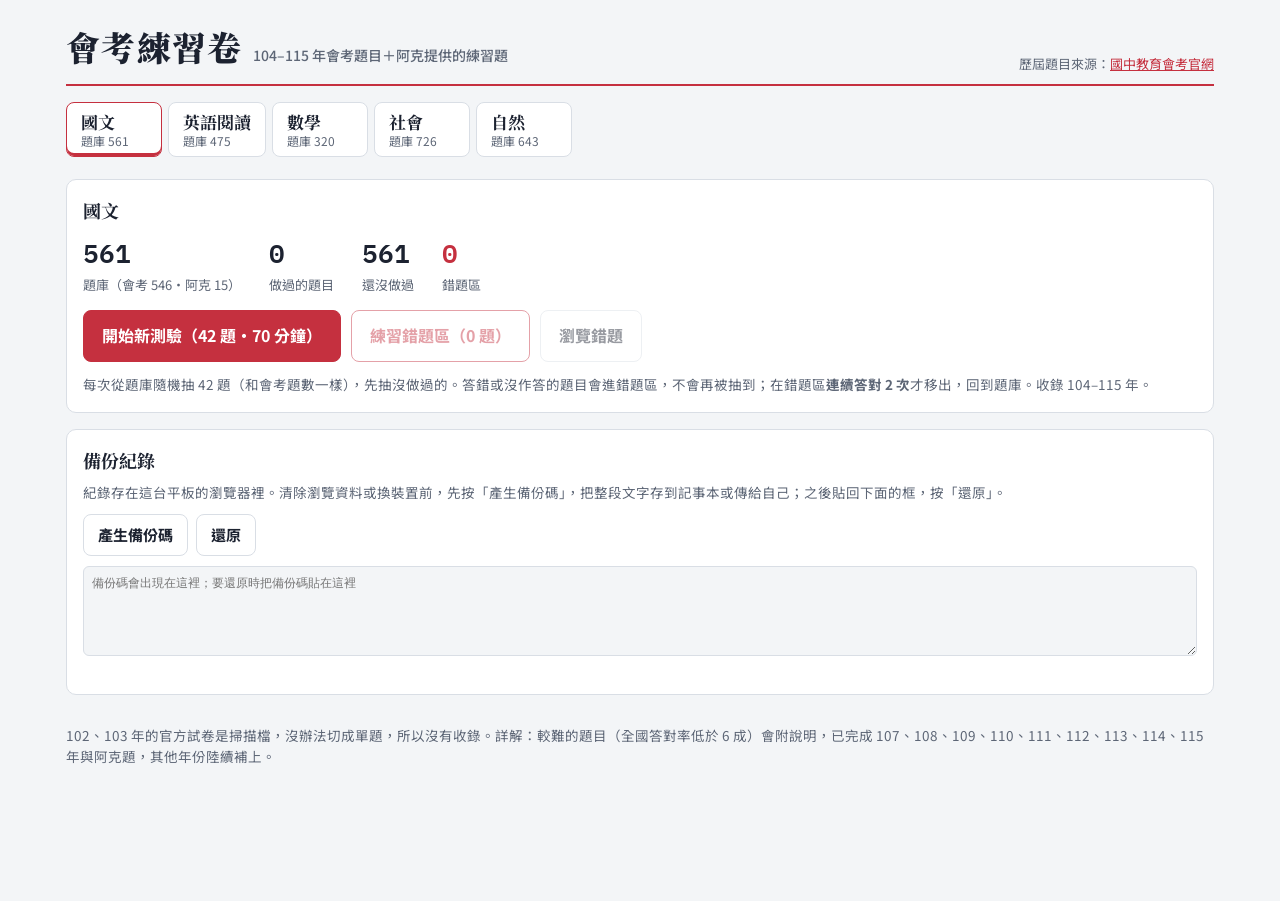
==== commit 7c74b477: "Add 108 and 107 explanations (hard questions) Co-Authored-By: Claude Sonnet 5.5 <noreply@anthropic.c" ====
--- a/docs/index.html
+++ b/docs/index.html
@@ -161,7 +161,7 @@
 </section>
 </div>
 
-<script id="bankdata" type="application/json">{"bank":{"chinese":[{"id":"104-chinese-1","y":"104","n":1,"img":"104_chinese_q01","pk":"104_chinese","ans":"D"},{"id":"104-chinese-2","y":"104","n":2,"img":"104_chinese_q02","pk":"104_chinese","ans":"D"},{"id":"104-chinese-3","y":"104","n":3,"img":"104_chinese_q03","pk":"104_chinese","ans":"B"},{"id":"104-chinese-4","y":"104","n":4,"img":"104_chinese_q04","pk":"104_chinese","ans":"A"},{"id":"104-chinese-5","y":"104","n":5,"img":"104_chinese_q05","pk":"104_chinese","ans":"C"},{"id":"104-chinese-6","y":"104","n":6,"img":"104_chinese_q06","pk":"104_chinese","ans":"B"},{"id":"104-chinese-7","y":"104","n":7,"img":"104_chinese_q07","pk":"104_chinese","ans":"A"},{"id":"104-chinese-8","y":"104","n":8,"img":"104_chinese_q08","pk":"104_chinese","ans":"A"},{"id":"104-chinese-9","y":"104","n":9,"img":"104_chinese_q09","pk":"104_chinese","ans":"D"},{"id":"104-chinese-10","y":"104","n":10,"img":"104_chinese_q10","pk":"104_chinese","ans":"D"},{"id":"104-chinese-11","y":"104","n":11,"img":"104_chinese_q11","pk":"104_chinese","ans":"A"},{"id":"104-chinese-12","y":"104","n":12,"img":"104_chinese_q12","pk":"104_chinese","ans":"C"},{"id":"104-chinese-13","y":"104","n":13,"img":"104_chinese_q13","pk":"104_chinese","ans":"C"},{"id":"104-chinese-14","y":"104","n":14,"img":"104_chinese_q14","pk":"104_chinese","ans":"D"},{"id":"104-chinese-15","y":"104","n":15,"img":"104_chinese_q15","pk":"104_chinese","ans":"A"},{"id":"104-chinese-16","y":"104","n":16,"img":"104_chinese_q16","pk":"104_chinese","ans":"C"},{"id":"104-chinese-17","y":"104","n":17,"img":"104_chinese_q17","pk":"104_chinese","ans":"C"},{"id":"104-chinese-18","y":"104","n":18,"img":"104_chinese_q18","pk":"104_chinese","ans":"C"},{"id":"104-chinese-19","y":"104","n":19,"img":"104_chinese_q19","pk":"104_chinese","ans":"B"},{"id":"104-chinese-20","y":"104","n":20,"img":"104_chinese_q20","pk":"104_chinese","ans":"C"},{"id":"104-chinese-21","y":"104","n":21,"img":"104_chinese_q21","pk":"104_chinese","ans":"A"},{"id":"104-chinese-22","y":"104","n":22,"img":"104_chinese_q22","pk":"104_chinese","ans":"A"},{"id":"104-chinese-23","y":"104","n":23,"img":"104_chinese_q23","pk":"104_chinese","ans":"B"},{"id":"104-chinese-24","y":"104","n":24,"img":"104_chinese_q24","pk":"104_chinese","ans":"B"},{"id":"104-chinese-25","y":"104","n":25,"img":"104_chinese_q25","pk":"104_chinese","ans":"A"},{"id":"104-chinese-26","y":"104","n":26,"img":"104_chinese_q26","pk":"104_chinese","ans":"B"},{"id":"104-chinese-27","y":"104","n":27,"img":"104_chinese_q27","pk":"104_chinese","ans":"D"},{"id":"104-chinese-28","y":"104","n":28,"img":"104_chinese_q28","pk":"104_chinese","ans":"D"},{"id":"104-chinese-29","y":"104","n":29,"img":"104_chinese_q29","pk":"104_chinese","ans":"D"},{"id":"104-chinese-30","y":"104","n":30,"img":"104_chinese_q30","pk":"104_chinese","ans":"B"},{"id":"104-chinese-31","y":"104","n":31,"img":"104_chinese_q31","pk":"104_chinese","ans":"C"},{"id":"104-chinese-32","y":"104","n":32,"img":"104_chinese_q32","pk":"104_chinese","ans":"C"},{"id":"104-chinese-33","y":"104","n":33,"img":"104_chinese_q33","pk":"104_chinese","ans":"D"},{"id":"104-chinese-34","y":"104","n":34,"img":"104_chinese_q34","pk":"104_chinese","ans":"A","pimg":"104_chinese_p34","grp":"104-chinese-34～35"},{"id":"104-chinese-35","y":"104","n":35,"img":"104_chinese_q35","pk":"104_chinese","ans":"B","pimg":"104_chinese_p34","grp":"104-chinese-34～35"},{"id":"104-chinese-36","y":"104","n":36,"img":"104_chinese_q36","pk":"104_chinese","ans":"A","pimg":"104_chinese_p36","grp":"104-chinese-36～37"},{"id":"104-chinese-37","y":"104","n":37,"img":"104_chinese_q37","pk":"104_chinese","ans":"C","pimg":"104_chinese_p36","grp":"104-chinese-36～37"},{"id":"104-chinese-38","y":"104","n":38,"img":"104_chinese_q38","pk":"104_chinese","ans":"C","pimg":"104_chinese_p38","grp":"104-chinese-38～39"},{"id":"104-chinese-39","y":"104","n":39,"img":"104_chinese_q39","pk":"104_chinese","ans":"C","pimg":"104_chinese_p38","grp":"104-chinese-38～39"},{"id":"104-chinese-40","y":"104","n":40,"img":"104_chinese_q40","pk":"104_chinese","ans":"D","pimg":"104_chinese_p40","grp":"104-chinese-40～42"},{"id":"104-chinese-41","y":"104","n":41,"img":"104_chinese_q41","pk":"104_chinese","ans":"B","pimg":"104_chinese_p40","grp":"104-chinese-40～42"},{"id":"104-chinese-42","y":"104","n":42,"img":"104_chinese_q42","pk":"104_chinese","ans":"D","pimg":"104_chinese_p40","grp":"104-chinese-40～42"},{"id":"104-chinese-43","y":"104","n":43,"img":"104_chinese_q43","pk":"104_chinese","ans":"B","pimg":"104_chinese_p43","grp":"104-chinese-43～44"},{"id":"104-chinese-44","y":"104","n":44,"img":"104_chinese_q44","pk":"104_chinese","ans":"D","pimg":"104_chinese_p43","grp":"104-chinese-43～44"},{"id":"104-chinese-45","y":"104","n":45,"img":"104_chinese_q45","pk":"104_chinese","ans":"D","pimg":"104_chinese_p45","grp":"104-chinese-45～46"},{"id":"104-chinese-46","y":"104","n":46,"img":"104_chinese_q46","pk":"104_chinese","ans":"B","pimg":"104_chinese_p45","grp":"104-chinese-45～46"},{"id":"104-chinese-47","y":"104","n":47,"img":"104_chinese_q47","pk":"104_chinese","ans":"C","pimg":"104_chinese_p47","grp":"104-chinese-47～48"},{"id":"104-chinese-48","y":"104","n":48,"img":"104_chinese_q48","pk":"104_chinese","ans":"B","pimg":"104_chinese_p47","grp":"104-chinese-47～48"},{"id":"105-chinese-1","y":"105","n":1,"img":"105_chinese_q01","pk":"105_chinese","ans":"D"},{"id":"105-chinese-2","y":"105","n":2,"img":"105_chinese_q02","pk":"105_chinese","ans":"B"},{"id":"105-chinese-3","y":"105","n":3,"img":"105_chinese_q03","pk":"105_chinese","ans":"C"},{"id":"105-chinese-4","y":"105","n":4,"img":"105_chinese_q04","pk":"105_chinese","ans":"A"},{"id":"105-chinese-5","y":"105","n":5,"img":"105_chinese_q05","pk":"105_chinese","ans":"D"},{"id":"105-chinese-6","y":"105","n":6,"img":"105_chinese_q06","pk":"105_chinese","ans":"B"},{"id":"105-chinese-7","y":"105","n":7,"img":"105_chinese_q07","pk":"105_chinese","ans":"B"},{"id":"105-chinese-8","y":"105","n":8,"img":"105_chinese_q08","pk":"105_chinese","ans":"B"},{"id":"105-chinese-9","y":"105","n":9,"img":"105_chinese_q09","pk":"105_chinese","ans":"C"},{"id":"105-chinese-10","y":"105","n":10,"img":"105_chinese_q10","pk":"105_chinese","ans":"D"},{"id":"105-chinese-11","y":"105","n":11,"img":"105_chinese_q11","pk":"105_chinese","ans":"C"},{"id":"105-chinese-12","y":"105","n":12,"img":"105_chinese_q12","pk":"105_chinese","ans":"A"},{"id":"105-chinese-13","y":"105","n":13,"img":"105_chinese_q13","pk":"105_chinese","ans":"A"},{"id":"105-chinese-14","y":"105","n":14,"img":"105_chinese_q14","pk":"105_chinese","ans":"D"},{"id":"105-chinese-15","y":"105","n":15,"img":"105_chinese_q15","pk":"105_chinese","ans":"B"},{"id":"105-chinese-16","y":"105","n":16,"img":"105_chinese_q16","pk":"105_chinese","ans":"C"},{"id":"105-chinese-17","y":"105","n":17,"img":"105_chinese_q17","pk":"105_chinese","ans":"A"},{"id":"105-chinese-18","y":"105","n":18,"img":"105_chinese_q18","pk":"105_chinese","ans":"D"},{"id":"105-chinese-19","y":"105","n":19,"img":"105_chinese_q19","pk":"105_chinese","ans":"D"},{"id":"105-chinese-20","y":"105","n":20,"img":"105_chinese_q20","pk":"105_chinese","ans":"D"},{"id":"105-chinese-21","y":"105","n":21,"img":"105_chinese_q21","pk":"105_chinese","ans":"A"},{"id":"105-chinese-22","y":"105","n":22,"img":"105_chinese_q22","pk":"105_chinese","ans":"D"},{"id":"105-chinese-23","y":"105","n":23,"img":"105_chinese_q23","pk":"105_chinese","ans":"B"},{"id":"105-chinese-24","y":"105","n":24,"img":"105_chinese_q24","pk":"105_chinese","ans":"C"},{"id":"105-chinese-25","y":"105","n":25,"img":"105_chinese_q25","pk":"105_chinese","ans":"B"},{"id":"105-chinese-26","y":"105","n":26,"img":"105_chinese_q26","pk":"105_chinese","ans":"C"},{"id":"105-chinese-27","y":"105","n":27,"img":"105_chinese_q27","pk":"105_chinese","ans":"C"},{"id":"105-chinese-28","y":"105","n":28,"img":"105_chinese_q28","pk":"105_chinese","ans":"A"},{"id":"105-chinese-29","y":"105","n":29,"img":"105_chinese_q29","pk":"105_chinese","ans":"B"},{"id":"105-chinese-30","y":"105","n":30,"img":"105_chinese_q30","pk":"105_chinese","ans":"A"},{"id":"105-chinese-31","y":"105","n":31,"img":"105_chinese_q31","pk":"105_chinese","ans":"B"},{"id":"105-chinese-32","y":"105","n":32,"img":"105_chinese_q32","pk":"105_chinese","ans":"B"},{"id":"105-chinese-33","y":"105","n":33,"img":"105_chinese_q33","pk":"105_chinese","ans":"B"},{"id":"105-chinese-34","y":"105","n":34,"img":"105_chinese_q34","pk":"105_chinese","ans":"D"},{"id":"105-chinese-35","y":"105","n":35,"img":"105_chinese_q35","pk":"105_chinese","ans":"A"},{"id":"105-chinese-36","y":"105","n":36,"img":"105_chinese_q36","pk":"105_chinese","ans":"D","pimg":"105_chinese_p36","grp":"105-chinese-36～37"},{"id":"105-chinese-37","y":"105","n":37,"img":"105_chinese_q37","pk":"105_chinese","ans":"B","pimg":"105_chinese_p36","grp":"105-chinese-36～37"},{"id":"105-chinese-38","y":"105","n":38,"img":"105_chinese_q38","pk":"105_chinese","ans":"D","pimg":"105_chinese_p38","grp":"105-chinese-38～39"},{"id":"105-chinese-39","y":"105","n":39,"img":"105_chinese_q39","pk":"105_chinese","ans":"C","pimg":"105_chinese_p38","grp":"105-chinese-38～39"},{"id":"105-chinese-40","y":"105","n":40,"img":"105_chinese_q40","pk":"105_chinese","ans":"A","pimg":"105_chinese_p40","grp":"105-chinese-40～41"},{"id":"105-chinese-41","y":"105","n":41,"img":"105_chinese_q41","pk":"105_chinese","ans":"A","pimg":"105_chinese_p40","grp":"105-chinese-40～41"},{"id":"105-chinese-42","y":"105","n":42,"img":"105_chinese_q42","pk":"105_chinese","ans":"A","pimg":"105_chinese_p42","grp":"105-chinese-42～44"},{"id":"105-chinese-43","y":"105","n":43,"img":"105_chinese_q43","pk":"105_chinese","ans":"D","pimg":"105_chinese_p42","grp":"105-chinese-42～44"},{"id":"105-chinese-44","y":"105","n":44,"img":"105_chinese_q44","pk":"105_chinese","ans":"A","pimg":"105_chinese_p42","grp":"105-chinese-42～44"},{"id":"105-chinese-45","y":"105","n":45,"img":"105_chinese_q45","pk":"105_chinese","ans":"C","pimg":"105_chinese_p45","grp":"105-chinese-45～46"},{"id":"105-chinese-46","y":"105","n":46,"img":"105_chinese_q46","pk":"105_chinese","ans":"C","pimg":"105_chinese_p45","grp":"105-chinese-45～46"},{"id":"105-chinese-47","y":"105","n":47,"img":"105_chinese_q47","pk":"105_chinese","ans":"D","pimg":"105_chinese_p47","grp":"105-chinese-47～48"},{"id":"105-chinese-48","y":"105","n":48,"img":"105_chinese_q48","pk":"105_chinese","ans":"C","pimg":"105_chinese_p47","grp":"105-chinese-47～48"},{"id":"106-chinese-1","y":"106","n":1,"img":"106_chinese_q01","pk":"106_chinese","ans":"B"},{"id":"106-chinese-2","y":"106","n":2,"img":"106_chinese_q02","pk":"106_chinese","ans":"D"},{"id":"106-chinese-3","y":"106","n":3,"img":"106_chinese_q03","pk":"106_chinese","ans":"C"},{"id":"106-chinese-4","y":"106","n":4,"img":"106_chinese_q04","pk":"106_chinese","ans":"C"},{"id":"106-chinese-5","y":"106","n":5,"img":"106_chinese_q05","pk":"106_chinese","ans":"A"},{"id":"106-chinese-6","y":"106","n":6,"img":"106_chinese_q06","pk":"106_chinese","ans":"C"},{"id":"106-chinese-7","y":"106","n":7,"img":"106_chinese_q07","pk":"106_chinese","ans":"C"},{"id":"106-chinese-8","y":"106","n":8,"img":"106_chinese_q08","pk":"106_chinese","ans":"B"},{"id":"106-chinese-9","y":"106","n":9,"img":"106_chinese_q09","pk":"106_chinese","ans":"D"},{"id":"106-chinese-10","y":"106","n":10,"img":"106_chinese_q10","pk":"106_chinese","ans":"D"},{"id":"106-chinese-11","y":"106","n":11,"img":"106_chinese_q11","pk":"106_chinese","ans":"A"},{"id":"106-chinese-12","y":"106","n":12,"img":"106_chinese_q12","pk":"106_chinese","ans":"A"},{"id":"106-chinese-13","y":"106","n":13,"img":"106_chinese_q13","pk":"106_chinese","ans":"D"},{"id":"106-chinese-14","y":"106","n":14,"img":"106_chinese_q14","pk":"106_chinese","ans":"A"},{"id":"106-chinese-15","y":"106","n":15,"img":"106_chinese_q15","pk":"106_chinese","ans":"B"},{"id":"106-chinese-16","y":"106","n":16,"img":"106_chinese_q16","pk":"106_chinese","ans":"C"},{"id":"106-chinese-17","y":"106","n":17,"img":"106_chinese_q17","pk":"106_chinese","ans":"C"},{"id":"106-chinese-18","y":"106","n":18,"img":"106_chinese_q18","pk":"106_chinese","ans":"B"},{"id":"106-chinese-19","y":"106","n":19,"img":"106_chinese_q19","pk":"106_chinese","ans":"B"},{"id":"106-chinese-20","y":"106","n":20,"img":"106_chinese_q20","pk":"106_chinese","ans":"B"},{"id":"106-chinese-21","y":"106","n":21,"img":"106_chinese_q21","pk":"106_chinese","ans":"C"},{"id":"106-chinese-22","y":"106","n":22,"img":"106_chinese_q22","pk":"106_chinese","ans":"A"},{"id":"106-chinese-23","y":"106","n":23,"img":"106_chinese_q23","pk":"106_chinese","ans":"C"},{"id":"106-chinese-24","y":"106","n":24,"img":"106_chinese_q24","pk":"106_chinese","ans":"B"},{"id":"106-chinese-25","y":"106","n":25,"img":"106_chinese_q25","pk":"106_chinese","ans":"D"},{"id":"106-chinese-26","y":"106","n":26,"img":"106_chinese_q26","pk":"106_chinese","ans":"A"},{"id":"106-chinese-27","y":"106","n":27,"img":"106_chinese_q27","pk":"106_chinese","ans":"B"},{"id":"106-chinese-28","y":"106","n":28,"img":"106_chinese_q28","pk":"106_chinese","ans":"D"},{"id":"106-chinese-29","y":"106","n":29,"img":"106_chinese_q29","pk":"106_chinese","ans":"C"},{"id":"106-chinese-30","y":"106","n":30,"img":"106_chinese_q30","pk":"106_chinese","ans":"C"},{"id":"106-chinese-31","y":"106","n":31,"img":"106_chinese_q31","pk":"106_chinese","ans":"A"},{"id":"106-chinese-32","y":"106","n":32,"img":"106_chinese_q32","pk":"106_chinese","ans":"A"},{"id":"106-chinese-33","y":"106","n":33,"img":"106_chinese_q33","pk":"106_chinese","ans":"D"},{"id":"106-chinese-34","y":"106","n":34,"img":"106_chinese_q34","pk":"106_chinese","ans":"C"},{"id":"106-chinese-35","y":"106","n":35,"img":"106_chinese_q35","pk":"106_chinese","ans":"B","pimg":"106_chinese_p35","grp":"106-chinese-35～36"},{"id":"106-chinese-36","y":"106","n":36,"img":"106_chinese_q36","pk":"106_chinese","ans":"A","pimg":"106_chinese_p35","grp":"106-chinese-35～36"},{"id":"106-chinese-37","y":"106","n":37,"img":"106_chinese_q37","pk":"106_chinese","ans":"C","pimg":"106_chinese_p37","grp":"106-chinese-37～38"},{"id":"106-chinese-38","y":"106","n":38,"img":"106_chinese_q38","pk":"106_chinese","ans":"D","pimg":"106_chinese_p37","grp":"106-chinese-37～38"},{"id":"106-chinese-39","y":"106","n":39,"img":"106_chinese_q39","pk":"106_chinese","ans":"B","pimg":"106_chinese_p39","grp":"106-chinese-39～40"},{"id":"106-chinese-40","y":"106","n":40,"img":"106_chinese_q40","pk":"106_chinese","ans":"D","pimg":"106_chinese_p39","grp":"106-chinese-39～40"},{"id":"106-chinese-41","y":"106","n":41,"img":"106_chinese_q41","pk":"106_chinese","ans":"A","pimg":"106_chinese_p41","grp":"106-chinese-41～42"},{"id":"106-chinese-42","y":"106","n":42,"img":"106_chinese_q42","pk":"106_chinese","ans":"B","pimg":"106_chinese_p41","grp":"106-chinese-41～42"},{"id":"106-chinese-43","y":"106","n":43,"img":"106_chinese_q43","pk":"106_chinese","ans":"A","pimg":"106_chinese_p43","grp":"106-chinese-43～44"},{"id":"106-chinese-44","y":"106","n":44,"img":"106_chinese_q44","pk":"106_chinese","ans":"D","pimg":"106_chinese_p43","grp":"106-chinese-43～44"},{"id":"106-chinese-45","y":"106","n":45,"img":"106_chinese_q45","pk":"106_chinese","ans":"B","pimg":"106_chinese_p45","grp":"106-chinese-45～46"},{"id":"106-chinese-46","y":"106","n":46,"img":"106_chinese_q46","pk":"106_chinese","ans":"A","pimg":"106_chinese_p45","grp":"106-chinese-45～46"},{"id":"106-chinese-47","y":"106","n":47,"img":"106_chinese_q47","pk":"106_chinese","ans":"D","pimg":"106_chinese_p47","grp":"106-chinese-47～48"},{"id":"106-chinese-48","y":"106","n":48,"img":"106_chinese_q48","pk":"106_chinese","ans":"B","pimg":"106_chinese_p47","grp":"106-chinese-47～48"},{"id":"107-chinese-1","y":"107","n":1,"img":"107_chinese_q01","pk":"107_chinese","ans":"C"},{"id":"107-chinese-2","y":"107","n":2,"img":"107_chinese_q02","pk":"107_chinese","ans":"B"},{"id":"107-chinese-3","y":"107","n":3,"img":"107_chinese_q03","pk":"107_chinese","ans":"A"},{"id":"107-chinese-4","y":"107","n":4,"img":"107_chinese_q04","pk":"107_chinese","ans":"D"},{"id":"107-chinese-5","y":"107","n":5,"img":"107_chinese_q05","pk":"107_chinese","ans":"A"},{"id":"107-chinese-6","y":"107","n":6,"img":"107_chinese_q06","pk":"107_chinese","ans":"B"},{"id":"107-chinese-7","y":"107","n":7,"img":"107_chinese_q07","pk":"107_chinese","ans":"D"},{"id":"107-chinese-8","y":"107","n":8,"img":"107_chinese_q08","pk":"107_chinese","ans":"A"},{"id":"107-chinese-9","y":"107","n":9,"img":"107_chinese_q09","pk":"107_chinese","ans":"C"},{"id":"107-chinese-10","y":"107","n":10,"img":"107_chinese_q10","pk":"107_chinese","ans":"A"},{"id":"107-chinese-11","y":"107","n":11,"img":"107_chinese_q11","pk":"107_chinese","ans":"B"},{"id":"107-chinese-12","y":"107","n":12,"img":"107_chinese_q12","pk":"107_chinese","ans":"A"},{"id":"107-chinese-13","y":"107","n":13,"img":"107_chinese_q13","pk":"107_chinese","ans":"B"},{"id":"107-chinese-14","y":"107","n":14,"img":"107_chinese_q14","pk":"107_chinese","ans":"C"},{"id":"107-chinese-15","y":"107","n":15,"img":"107_chinese_q15","pk":"107_chinese","ans":"B"},{"id":"107-chinese-16","y":"107","n":16,"img":"107_chinese_q16","pk":"107_chinese","ans":"A"},{"id":"107-chinese-17","y":"107","n":17,"img":"107_chinese_q17","pk":"107_chinese","ans":"A"},{"id":"107-chinese-18","y":"107","n":18,"img":"107_chinese_q18","pk":"107_chinese","ans":"B"},{"id":"107-chinese-19","y":"107","n":19,"img":"107_chinese_q19","pk":"107_chinese","ans":"D"},{"id":"107-chinese-20","y":"107","n":20,"img":"107_chinese_q20","pk":"107_chinese","ans":"A"},{"id":"107-chinese-21","y":"107","n":21,"img":"107_chinese_q21","pk":"107_chinese","ans":"C"},{"id":"107-chinese-22","y":"107","n":22,"img":"107_chinese_q22","pk":"107_chinese","ans":"C"},{"id":"107-chinese-23","y":"107","n":23,"img":"107_chinese_q23","pk":"107_chinese","ans":"C"},{"id":"107-chinese-24","y":"107","n":24,"img":"107_chinese_q24","pk":"107_chinese","ans":"D"},{"id":"107-chinese-25","y":"107","n":25,"img":"107_chinese_q25","pk":"107_chinese","ans":"C"},{"id":"107-chinese-26","y":"107","n":26,"img":"107_chinese_q26","pk":"107_chinese","ans":"A"},{"id":"107-chinese-27","y":"107","n":27,"img":"107_chinese_q27","pk":"107_chinese","ans":"C"},{"id":"107-chinese-28","y":"107","n":28,"img":"107_chinese_q28","pk":"107_chinese","ans":"D"},{"id":"107-chinese-29","y":"107","n":29,"img":"107_chinese_q29","pk":"107_chinese","ans":"C"},{"id":"107-chinese-30","y":"107","n":30,"img":"107_chinese_q30","pk":"107_chinese","ans":"B"},{"id":"107-chinese-31","y":"107","n":31,"img":"107_chinese_q31","pk":"107_chinese","ans":"B"},{"id":"107-chinese-32","y":"107","n":32,"img":"107_chinese_q32","pk":"107_chinese","ans":"A"},{"id":"107-chinese-33","y":"107","n":33,"img":"107_chinese_q33","pk":"107_chinese","ans":"D"},{"id":"107-chinese-34","y":"107","n":34,"img":"107_chinese_q34","pk":"107_chinese","ans":"A","pimg":"107_chinese_p34","grp":"107-chinese-34～35"},{"id":"107-chinese-35","y":"107","n":35,"img":"107_chinese_q35","pk":"107_chinese","ans":"D","pimg":"107_chinese_p34","grp":"107-chinese-34～35"},{"id":"107-chinese-36","y":"107","n":36,"img":"107_chinese_q36","pk":"107_chinese","ans":"B","pimg":"107_chinese_p36","grp":"107-chinese-36～37"},{"id":"107-chinese-37","y":"107","n":37,"img":"107_chinese_q37","pk":"107_chinese","ans":"C","pimg":"107_chinese_p36","grp":"107-chinese-36～37"},{"id":"107-chinese-38","y":"107","n":38,"img":"107_chinese_q38","pk":"107_chinese","ans":"D","pimg":"107_chinese_p38","grp":"107-chinese-38～39"},{"id":"107-chinese-39","y":"107","n":39,"img":"107_chinese_q39","pk":"107_chinese","ans":"C","pimg":"107_chinese_p38","grp":"107-chinese-38～39"},{"id":"107-chinese-40","y":"107","n":40,"img":"107_chinese_q40","pk":"107_chinese","ans":"D","pimg":"107_chinese_p40","grp":"107-chinese-40～41"},{"id":"107-chinese-41","y":"107","n":41,"img":"107_chinese_q41","pk":"107_chinese","ans":"B","pimg":"107_chinese_p40","grp":"107-chinese-40～41"},{"id":"107-chinese-42","y":"107","n":42,"img":"107_chinese_q42","pk":"107_chinese","ans":"A","pimg":"107_chinese_p42","grp":"107-chinese-42～43"},{"id":"107-chinese-43","y":"107","n":43,"img":"107_chinese_q43","pk":"107_chinese","ans":"D","pimg":"107_chinese_p42","grp":"107-chinese-42～43"},{"id":"107-chinese-44","y":"107","n":44,"img":"107_chinese_q44","pk":"107_chinese","ans":"C","pimg":"107_chinese_p44","grp":"107-chinese-44～46"},{"id":"107-chinese-45","y":"107","n":45,"img":"107_chinese_q45","pk":"107_chinese","ans":"B","pimg":"107_chinese_p44","grp":"107-chinese-44～46"},{"id":"107-chinese-46","y":"107","n":46,"img":"107_chinese_q46","pk":"107_chinese","ans":"D","pimg":"107_chinese_p44","grp":"107-chinese-44～46"},{"id":"107-chinese-47","y":"107","n":47,"img":"107_chinese_q47","pk":"107_chinese","ans":"B","pimg":"107_chinese_p47","grp":"107-chinese-47～48"},{"id":"107-chinese-48","y":"107","n":48,"img":"107_chinese_q48","pk":"107_chinese","ans":"D","pimg":"107_chinese_p47","grp":"107-chinese-47～48"},{"id":"108-chinese-1","y":"108","n":1,"img":"108_chinese_q01","pk":"108_chinese","ans":"D"},{"id":"108-chinese-2","y":"108","n":2,"img":"108_chinese_q02","pk":"108_chinese","ans":"A"},{"id":"108-chinese-3","y":"108","n":3,"img":"108_chinese_q03","pk":"108_chinese","ans":"D"},{"id":"108-chinese-4","y":"108","n":4,"img":"108_chinese_q04","pk":"108_chinese","ans":"C"},{"id":"108-chinese-5","y":"108","n":5,"img":"108_chinese_q05","pk":"108_chinese","ans":"D"},{"id":"108-chinese-6","y":"108","n":6,"img":"108_chinese_q06","pk":"108_chinese","ans":"D"},{"id":"108-chinese-7","y":"108","n":7,"img":"108_chinese_q07","pk":"108_chinese","ans":"A"},{"id":"108-chinese-8","y":"108","n":8,"img":"108_chinese_q08","pk":"108_chinese","ans":"C"},{"id":"108-chinese-9","y":"108","n":9,"img":"108_chinese_q09","pk":"108_chinese","ans":"B"},{"id":"108-chinese-10","y":"108","n":10,"img":"108_chinese_q10","pk":"108_chinese","ans":"A"},{"id":"108-chinese-11","y":"108","n":11,"img":"108_chinese_q11","pk":"108_chinese","ans":"A"},{"id":"108-chinese-12","y":"108","n":12,"img":"108_chinese_q12","pk":"108_chinese","ans":"D"},{"id":"108-chinese-13","y":"108","n":13,"img":"108_chinese_q13","pk":"108_chinese","ans":"C"},{"id":"108-chinese-14","y":"108","n":14,"img":"108_chinese_q14","pk":"108_chinese","ans":"B"},{"id":"108-chinese-15","y":"108","n":15,"img":"108_chinese_q15","pk":"108_chinese","ans":"C"},{"id":"108-chinese-16","y":"108","n":16,"img":"108_chinese_q16","pk":"108_chinese","ans":"C"},{"id":"108-chinese-17","y":"108","n":17,"img":"108_chinese_q17","pk":"108_chinese","ans":"D"},{"id":"108-chinese-18","y":"108","n":18,"img":"108_chinese_q18","pk":"108_chinese","ans":"B"},{"id":"108-chinese-19","y":"108","n":19,"img":"108_chinese_q19","pk":"108_chinese","ans":"A"},{"id":"108-chinese-20","y":"108","n":20,"img":"108_chinese_q20","pk":"108_chinese","ans":"C"},{"id":"108-chinese-21","y":"108","n":21,"img":"108_chinese_q21","pk":"108_chinese","ans":"A"},{"id":"108-chinese-22","y":"108","n":22,"img":"108_chinese_q22","pk":"108_chinese","ans":"B"},{"id":"108-chinese-23","y":"108","n":23,"img":"108_chinese_q23","pk":"108_chinese","ans":"A"},{"id":"108-chinese-24","y":"108","n":24,"img":"108_chinese_q24","pk":"108_chinese","ans":"B"},{"id":"108-chinese-25","y":"108","n":25,"img":"108_chinese_q25","pk":"108_chinese","ans":"B"},{"id":"108-chinese-26","y":"108","n":26,"img":"108_chinese_q26","pk":"108_chinese","ans":"C"},{"id":"108-chinese-27","y":"108","n":27,"img":"108_chinese_q27","pk":"108_chinese","ans":"C"},{"id":"108-chinese-28","y":"108","n":28,"img":"108_chinese_q28","pk":"108_chinese","ans":"D"},{"id":"108-chinese-29","y":"108","n":29,"img":"108_chinese_q29","pk":"108_chinese","ans":"C"},{"id":"108-chinese-30","y":"108","n":30,"img":"108_chinese_q30","pk":"108_chinese","ans":"C"},{"id":"108-chinese-31","y":"108","n":31,"img":"108_chinese_q31","pk":"108_chinese","ans":"A"},{"id":"108-chinese-32","y":"108","n":32,"img":"108_chinese_q32","pk":"108_chinese","ans":"B"},{"id":"108-chinese-33","y":"108","n":33,"img":"108_chinese_q33","pk":"108_chinese","ans":"D"},{"id":"108-chinese-34","y":"108","n":34,"img":"108_chinese_q34","pk":"108_chinese","ans":"D"},{"id":"108-chinese-35","y":"108","n":35,"img":"108_chinese_q35","pk":"108_chinese","ans":"A","pimg":"108_chinese_p35","grp":"108-chinese-35～36"},{"id":"108-chinese-36","y":"108","n":36,"img":"108_chinese_q36","pk":"108_chinese","ans":"A","pimg":"108_chinese_p35","grp":"108-chinese-35～36"},{"id":"108-chinese-37","y":"108","n":37,"img":"108_chinese_q37","pk":"108_chinese","ans":"C","pimg":"108_chinese_p37","grp":"108-chinese-37～38"},{"id":"108-chinese-38","y":"108","n":38,"img":"108_chinese_q38","pk":"108_chinese","ans":"B","pimg":"108_chinese_p37","grp":"108-chinese-37～38"},{"id":"108-chinese-39","y":"108","n":39,"img":"108_chinese_q39","pk":"108_chinese","ans":"A","pimg":"108_chinese_p39","grp":"108-chinese-39～40"},{"id":"108-chinese-40","y":"108","n":40,"img":"108_chinese_q40","pk":"108_chinese","ans":"D","pimg":"108_chinese_p39","grp":"108-chinese-39～40"},{"id":"108-chinese-41","y":"108","n":41,"img":"108_chinese_q41","pk":"108_chinese","ans":"B","pimg":"108_chinese_p41","grp":"108-chinese-41～42"},{"id":"108-chinese-42","y":"108","n":42,"img":"108_chinese_q42","pk":"108_chinese","ans":"D","pimg":"108_chinese_p41","grp":"108-chinese-41～42"},{"id":"108-chinese-43","y":"108","n":43,"img":"108_chinese_q43","pk":"108_chinese","ans":"B","pimg":"108_chinese_p43","grp":"108-chinese-43～44"},{"id":"108-chinese-44","y":"108","n":44,"img":"108_chinese_q44","pk":"108_chinese","ans":"D","pimg":"108_chinese_p43","grp":"108-chinese-43～44"},{"id":"108-chinese-45","y":"108","n":45,"img":"108_chinese_q45","pk":"108_chinese","ans":"C","pimg":"108_chinese_p45","grp":"108-chinese-45～46"},{"id":"108-chinese-46","y":"108","n":46,"img":"108_chinese_q46","pk":"108_chinese","ans":"B","pimg":"108_chinese_p45","grp":"108-chinese-45～46"},{"id":"108-chinese-47","y":"108","n":47,"img":"108_chinese_q47","pk":"108_chinese","ans":"A","pimg":"108_chinese_p47","grp":"108-chinese-47～48"},{"id":"108-chinese-48","y":"108","n":48,"img":"108_chinese_q48","pk":"108_chinese","ans":"B","pimg":"108_chinese_p47","grp":"108-chinese-47～48"},{"id":"109-chinese-1","y":"109","n":1,"img":"109_chinese_q01","pk":"109_chinese","ans":"B"},{"id":"109-chinese-2","y":"109","n":2,"img":"109_chinese_q02","pk":"109_chinese","ans":"D"},{"id":"109-chinese-3","y":"109","n":3,"img":"109_chinese_q03","pk":"109_chinese","ans":"D","exp":"空格前面說跑得慢的有人抱怨、有人堅持到終點，跑得快的有人後繼無力、有人中途放棄，所以結論是能堅持到底的人才是贏家。(A)「暗潮洶湧」文中沒提；(B)只談努力的成果，沒回應跑得慢的人；(C)「勝敗由天定」和文中強調努力的態度相反。"},{"id":"109-chinese-4","y":"109","n":4,"img":"109_chinese_q04","pk":"109_chinese","ans":"A"},{"id":"109-chinese-5","y":"109","n":5,"img":"109_chinese_q05","pk":"109_chinese","ans":"D","exp":"小畢主張別人丟石頭不要丟回去，而要把它當成建高樓的基石，也就是忍耐並向上努力；小安說「與其以牙還牙，不如隱忍奮進」，看法最接近。(A)小畢談的是忍讓，不是善惡有報；(B)阿文說「我看你也被他丟死了」，是悲觀的；(C)凱哥說高樓和墓地的建材一樣，是不同意小畢。"},{"id":"109-chinese-6","y":"109","n":6,"img":"109_chinese_q06","pk":"109_chinese","ans":"B","exp":"「不免」是「免不了」，用在見到故居破敗而傷感，語意通順。(A)酒後不開車是對的，不應說「未免」，要改成「以免」；(C)「未免」才是「實在有些」的意思；(D)改正毛病和受處罰前後語意不合。"},{"id":"109-chinese-7","y":"109","n":7,"img":"109_chinese_q07","pk":"109_chinese","ans":"B","exp":"文中說面向房門的座位最尊貴，由長輩老蘇坐，所以老蘇坐在正對房門的上方。老蘇面向房門，他的左手邊是主人位，右手邊是客人位，因此主人大蘇坐圖的右側、客人小秦坐圖的左側，小蘇坐對面的副陪位。"},{"id":"109-chinese-8","y":"109","n":8,"img":"109_chinese_q08","pk":"109_chinese","ans":"B"},{"id":"109-chinese-9","y":"109","n":9,"img":"109_chinese_q09","pk":"109_chinese","ans":"C","exp":"第一格前面是「一個問題」，後面接問句內容，要用冒號「：」引出；第二格是「共振」後面接「閉上眼睛也能……」，句子還沒結束，用逗號；第三格在「我不能放棄兩者」之後接「也不願被兩者放棄」，是同一句的並列，也用逗號。(A)(D)的句號會讓句子被截斷。"},{"id":"109-chinese-10","y":"109","n":10,"img":"109_chinese_q10","pk":"109_chinese","ans":"A","exp":"「不得有誤」的「得」是「可以、能夠」的意思，「不得」就是「不可以」。「得過且過」是「能過就過」，「得」也是「能」。(B)「相得」是相合；(C)「得失」是獲得；(D)「自得」是自己感到滿足。"},{"id":"109-chinese-11","y":"109","n":11,"img":"109_chinese_q11","pk":"109_chinese","ans":"D","exp":"詩中描寫冬天太陽照在屋角，坐著曬太陽，身體暖和，心中什麼雜念都沒有，表現悠閒自得。(A)這首詩不是押一韻到底的律詩；(B)「如飲醇醪」是用喝酒來比喻曬太陽的溫暖舒服，不是昏昏欲睡；(C)詩中是獨坐，沒有歡聚。"},{"id":"109-chinese-12","y":"109","n":12,"img":"109_chinese_q12","pk":"109_chinese","ans":"C","exp":"文中說張贊桃的燈光輕聲細語、典雅寫意，像呼吸般起落，成為雲門的特色，可知燈光恰到好處地襯托演出。(A)林布蘭是拿來形容燈光的比喻；(B)文中說臺灣舞評很少提燈光；(D)「國外談雲門不讚美你的舞評極少」是雙重否定，意思是國外多半有讚美。"},{"id":"109-chinese-13","y":"109","n":13,"img":"109_chinese_q13","pk":"109_chinese","ans":"C","exp":"文中把讀千本書比作犁千片田，把評論畫作比作找出摩托車毛病，意思是腦力工作的價值並不高過勞力工作，兩者價值相當，所以是勞力者不遜於勞心者。(A)(D)都在貶低其中一方，不符合文意。"},{"id":"109-chinese-14","y":"109","n":14,"img":"109_chinese_q14","pk":"109_chinese","ans":"C","exp":"文中說個資法規定須經當事人同意才能蒐集處理，而且只能用於特定目的，所以業者在這兩個條件下可以合法處理個資。(A)使用者是為了使用服務，不是為了讓業者蒐集；(B)文中沒提安全機制；(D)不同意就不能使用服務是業者的做法，不是法律規定。"},{"id":"109-chinese-15","y":"109","n":15,"img":"109_chinese_q15","pk":"109_chinese","ans":"A","exp":"囤積者承受失落與喪慟，卻靠囤積讓自己以為什麼都沒失去，表示他們無法面對的是與所愛之物的分離。(B)(C)(D)都無法呼應「失落、喪慟、以為沒失去」的脈絡。"},{"id":"109-chinese-16","y":"109","n":16,"img":"109_chinese_q16","pk":"109_chinese","ans":"A","exp":"葛清刺的是白居易的詩，所以刺青內容取自白詩。(B)是陳至稱讚他像「白舍人行詩圖」，不是獲贈；(C)是陳至叫他觀看、請他解說，不是主動展示；(D)文中說自頸以下全身都刺，不只背部。"},{"id":"109-chinese-17","y":"109","n":17,"img":"109_chinese_q17","pk":"109_chinese","ans":"A","exp":"「困」是木在囗中，是把意思組合起來的會意字。「安」是屋子(宀)裡有女人，同樣是會意字。(B)寄、(C)宥、(D)宇都是一邊表意、一邊表聲的形聲字，不是用同樣原理造出來的。"},{"id":"109-chinese-18","y":"109","n":18,"img":"109_chinese_q18","pk":"109_chinese","ans":"B"},{"id":"109-chinese-19","y":"109","n":19,"img":"109_chinese_q19","pk":"109_chinese","ans":"B"},{"id":"109-chinese-20","y":"109","n":20,"img":"109_chinese_q20","pk":"109_chinese","ans":"B","exp":"「囿」讀ㄧㄡˋ，「囿於成見」是被限制住的意思。(A)「慨」應讀ㄎㄞˇ；(C)「緝」應讀ㄑㄧˋ；(D)「糙」應讀ㄘㄠ。"},{"id":"109-chinese-21","y":"109","n":21,"img":"109_chinese_q21","pk":"109_chinese","ans":"C","exp":"李太太稱讚王爺爺的兒子「賢喬梓」，兒子謙虛地回答「託您的福」，用語得體。(A)今天壽星是王爺爺，「令堂」是稱對方母親，不妥；(B)王爺爺在自己家，不能說「光臨貴府」，且長輩不該稱晚輩「小張」去歡迎；(D)「內人」是稱自己的妻子，不能用在王奶奶身上。"},{"id":"109-chinese-22","y":"109","n":22,"img":"109_chinese_q22","pk":"109_chinese","ans":"D","exp":"鳩摩羅什說把梵文改成漢文，會失去原有的華美文采，就像把嚼過的飯餵給人，所以要保留原文形式的美並不容易。(A)文中沒有修改內容的主張；(B)音律是梵文的特色，不是他認為的首要關鍵；(C)他反而惋惜失去辭藻之美。"},{"id":"109-chinese-23","y":"109","n":23,"img":"109_chinese_q23","pk":"109_chinese","ans":"D","exp":"詩評說「千古萬古」都是無窮的意思，但後面用了「一」字，一下子就把範圍限制住了，影響了詩句的意境。(A)(B)(C)詩評都沒有這樣稱讚或批評。"},{"id":"109-chinese-24","y":"109","n":24,"img":"109_chinese_q24","pk":"109_chinese","ans":"A"},{"id":"109-chinese-25","y":"109","n":25,"img":"109_chinese_q25","pk":"109_chinese","ans":"C","exp":"主人怕採龍眼的工人偷吃，約定要他們一直唱歌，歌聲停了就沒工錢，這樣就能知道工人有沒有偷吃，所以「唱龍眼」源自主人防弊。(A)主人是找「慣手」，也就是有經驗的人；(B)不唱歌是沒有工資，不是不會唱；(D)「偶偶」是低語聲，並非彼此唱和。"},{"id":"109-chinese-26","y":"109","n":26,"img":"109_chinese_q26","pk":"109_chinese","ans":"C","exp":"「解民倒懸」是解除百姓的痛苦，用來形容振興經濟恰當。(A)應是「越雷池一步」；(B)「小家碧玉」形容小戶人家的秀氣女孩，與豪邁直爽相反；(D)成語應為「剛柔並濟」，不是「剛烈並濟」。"},{"id":"109-chinese-27","y":"109","n":27,"img":"109_chinese_q27","pk":"109_chinese","ans":"B","exp":"詩句「計拙無衣食，途窮仗友生」是說自己沒辦法，只好靠朋友幫忙，所以不是親友疏離、借貸無門。(A)無衣食是經濟拮据；(C)「客睡何曾著」是夜裡睡不著；(D)「老妻書數紙」是妻子寫信，兩地相思。"},{"id":"109-chinese-28","y":"109","n":28,"img":"109_chinese_q28","pk":"109_chinese","ans":"D"},{"id":"109-chinese-29","y":"109","n":29,"img":"109_chinese_q29","pk":"109_chinese","ans":"D","exp":"「魚游沸鼎」是魚在滾水的鍋裡游，比喻處境非常危險，用來形容房子地基被掏空很恰當。(A)「舉案齊眉」是夫妻相敬如賓；(B)「浮雲蔽日」比喻小人蒙蔽賢者，不是隱居；(C)「以鄰為壑」是把禍害推給別人，和守望相助相反。"},{"id":"109-chinese-30","y":"109","n":30,"img":"109_chinese_q30","pk":"109_chinese","ans":"B","exp":"文中說陳子燦到河南，在宋將軍家遇見大鐵椎，所以兩人是在宋府相遇。(A)文中沒說兩人有親戚關係；(C)「宋將軍」是人們對雄健的宋所稱的名號，並不是大鐵椎的別名；(D)文中沒說大鐵椎向陳子燦學藝。"},{"id":"109-chinese-31","y":"109","n":31,"img":"109_chinese_q31","pk":"109_chinese","ans":"A","exp":"(A)「叫好不叫座」、「寥寥可數」用字都正確。(D)「迴境」應寫成「逆境」，這是常見的錯字。"},{"id":"109-chinese-32","y":"109","n":32,"img":"109_chinese_q32","pk":"109_chinese","ans":"D","exp":"文中說烏蒂不去除會損害茶色，所以烏蒂會影響泡出來的顏色。(A)是黎明採茶，見太陽出來就停止；(B)茶工自備新汲的水，是為了把採下的芽泡著保持新鮮，不是試茶；(C)文中的最上品是像雀舌、穀粒的鬥品，一槍一旗只算揀芽。"},{"id":"109-chinese-33","y":"109","n":33,"img":"109_chinese_q33","pk":"109_chinese","ans":"D","exp":"文中這個人用釜灶杵臼等東西，加一點藥就鍛成銀，可知他擁有能把物品變成銀的特殊藥物。(A)他罵道士是因為聚眾造妖，不是搶信徒；(B)聽了道士說明後「怒少解」，是氣消了一些；(C)文中沒有被收買的情節。"},{"id":"109-chinese-34","y":"109","n":34,"img":"109_chinese_q34","pk":"109_chinese","ans":"A"},{"id":"109-chinese-35","y":"109","n":35,"img":"109_chinese_q35","pk":"109_chinese","ans":"B","pimg":"109_chinese_p35","grp":"109-chinese-35～36"},{"id":"109-chinese-36","y":"109","n":36,"img":"109_chinese_q36","pk":"109_chinese","ans":"B","pimg":"109_chinese_p35","grp":"109-chinese-35～36","exp":"表中「誤導」是資訊被錯誤使用而形塑某個事件的樣貌；臺灣媒體忽略並美化海豹的騷擾行為，還捏造原文沒有的事實，使報導樣貌失真。(A)新聞不是為了諷刺趣味；(C)「刻意操弄」需要有政治或經濟目的，文中沒有；(D)不是擷取某句話放大檢視。"},{"id":"109-chinese-37","y":"109","n":37,"img":"109_chinese_q37","pk":"109_chinese","ans":"D","pimg":"109_chinese_p37","grp":"109-chinese-37～38"},{"id":"109-chinese-38","y":"109","n":38,"img":"109_chinese_q38","pk":"109_chinese","ans":"C","pimg":"109_chinese_p37","grp":"109-chinese-37～38"},{"id":"109-chinese-39","y":"109","n":39,"img":"109_chinese_q39","pk":"109_chinese","ans":"B","pimg":"109_chinese_p39","grp":"109-chinese-39～40"},{"id":"109-chinese-40","y":"109","n":40,"img":"109_chinese_q40","pk":"109_chinese","ans":"A","pimg":"109_chinese_p39","grp":"109-chinese-39～40"},{"id":"109-chinese-41","y":"109","n":41,"img":"109_chinese_q41","pk":"109_chinese","ans":"C","pimg":"109_chinese_p41","grp":"109-chinese-41～42","exp":"文中前面說不擔心電腦像人一樣思考，擔憂的是人像電腦那樣思考，而且下一段強調科技要與人文、人性結合，所以空格是指沒有同理心和價值觀、不計後果。(A)(B)是正面的描述，(D)「無法更新」文中沒有談到。"},{"id":"109-chinese-42","y":"109","n":42,"img":"109_chinese_q42","pk":"109_chinese","ans":"A","pimg":"109_chinese_p41","grp":"109-chinese-41～42"},{"id":"109-chinese-43","y":"109","n":43,"img":"109_chinese_q43","pk":"109_chinese","ans":"C","pimg":"109_chinese_p43","grp":"109-chinese-43～44"},{"id":"109-chinese-44","y":"109","n":44,"img":"109_chinese_q44","pk":"109_chinese","ans":"A","pimg":"109_chinese_p43","grp":"109-chinese-43～44","exp":"題幹的「地氈」比喻滿地的熊果，是把甲說成乙的譬喻。甲段把湖岸比喻成「一條黑色緞帶」，用的是相同手法。(丁)「雁向玉米田打招呼」是把雁當人來寫，屬於擬人。"},{"id":"109-chinese-45","y":"109","n":45,"img":"109_chinese_q45","pk":"109_chinese","ans":"B","pimg":"109_chinese_p45","grp":"109-chinese-45～46","exp":"「稚子數請所出」的「請」是詢問，「所出」是來源，意思是小孩多次詢問「更衣」這個名稱從哪裡來，所以才抄錄《漢書》的話給他看。(C)(D)把「請」誤當成邀請，與後文引用文獻解釋的情節不合。"},{"id":"109-chinese-46","y":"109","n":46,"img":"109_chinese_q46","pk":"109_chinese","ans":"D","pimg":"109_chinese_p45","grp":"109-chinese-45～46"},{"id":"109-chinese-47","y":"109","n":47,"img":"109_chinese_q47","pk":"109_chinese","ans":"C","pimg":"109_chinese_p47","grp":"109-chinese-47～48","exp":"「主然而違者，替之」的意思是君主所接近的人若與正道相違，就替換掉他，所以「替」是替換、改變的意思。(A)「孰」是「誰」，不是難道；(B)「俱」是在一起；(D)「接」是接觸、引導，不是招待。"},{"id":"109-chinese-48","y":"109","n":48,"img":"109_chinese_q48","pk":"109_chinese","ans":"D","pimg":"109_chinese_p47","grp":"109-chinese-47～48","exp":"文章一開頭就說治亂的根本在君主的好惡，而好惡又來自所習染的人事，所以君主所習染的關係到天下治亂。(B)文中是大臣要去磨君主的習性，不是大臣被磨練；(A)(C)文章沒有這樣的主張。"},{"id":"110-chinese-1","y":"110","n":1,"img":"110_chinese_q01","pk":"110_chinese","ans":"A"},{"id":"110-chinese-2","y":"110","n":2,"img":"110_chinese_q02","pk":"110_chinese","ans":"D"},{"id":"110-chinese-3","y":"110","n":3,"img":"110_chinese_q03","pk":"110_chinese","ans":"C"},{"id":"110-chinese-4","y":"110","n":4,"img":"110_chinese_q04","pk":"110_chinese","ans":"B"},{"id":"110-chinese-5","y":"110","n":5,"img":"110_chinese_q05","pk":"110_chinese","ans":"C","exp":"山田汽車1916年成立，100週年是2016年。賀詞說「100年來的競爭」，表示兩家競爭了100年，所以高橋汽車在山田成立之前就存在；又說「沒有你的那30年」孤獨，代表高橋比山田早30年，1916－30＝1886。(A)(B)太早，(D)1946比山田還晚，都不合。"},{"id":"110-chinese-6","y":"110","n":6,"img":"110_chinese_q06","pk":"110_chinese","ans":"A"},{"id":"110-chinese-7","y":"110","n":7,"img":"110_chinese_q07","pk":"110_chinese","ans":"A"},{"id":"110-chinese-8","y":"110","n":8,"img":"110_chinese_q08","pk":"110_chinese","ans":"D"},{"id":"110-chinese-9","y":"110","n":9,"img":"110_chinese_q09","pk":"110_chinese","ans":"D","exp":"末兩句「獨夜憶秦關，聽鐘未眠客」寫旅人因思鄉而睡不著。(A)首兩句寫的是自己停舟靠岸，不是餞別友人；(B)「風起」「日沉」是描寫景色，不是自喻懷才不遇；(C)「雁下蘆洲白」寫的是傍晚景象，不是日出。"},{"id":"110-chinese-10","y":"110","n":10,"img":"110_chinese_q10","pk":"110_chinese","ans":"B"},{"id":"110-chinese-11","y":"110","n":11,"img":"110_chinese_q11","pk":"110_chinese","ans":"B"},{"id":"110-chinese-12","y":"110","n":12,"img":"110_chinese_q12","pk":"110_chinese","ans":"B"},{"id":"110-chinese-13","y":"110","n":13,"img":"110_chinese_q13","pk":"110_chinese","ans":"A"},{"id":"110-chinese-14","y":"110","n":14,"img":"110_chinese_q14","pk":"110_chinese","ans":"B","exp":"短文提到三個干擾：同音異字、中外文混用、次文化用語。(A)「勢利」和「視力」、(C)「班導」和「扳倒」都是同音異字；(D)「Facebook」和「非死不可」是外語音譯成中文。(B)「床」和「船」讀音不同，不屬於同音，所以沒被提到。"},{"id":"110-chinese-15","y":"110","n":15,"img":"110_chinese_q15","pk":"110_chinese","ans":"C","exp":"「風馬牛不相及」指兩件事毫無關聯，用來說明把不相干的事混為一談很恰當。(A)「兩害相權取其輕」是兩種壞選擇取較小的，和「都很優秀」矛盾；(B)「雨後春筍」形容事物快速大量出現，不是形容幸運；(D)占上風後怕的是由好轉壞，不能用「轉悲為喜」。"},{"id":"110-chinese-16","y":"110","n":16,"img":"110_chinese_q16","pk":"110_chinese","ans":"B","exp":"要找錯誤的敘述。國小新住民子女人數在93到102學年上升，但105學年比102學年少，並不是「漸趨上升」，所以(B)錯誤。(A)三組總和由約280萬降到約200萬，確實下降；(C)國中新住民子女長條逐年變長，占比上升；(D)非新住民子女占比逐漸下降，兩者都合圖表。"},{"id":"110-chinese-17","y":"110","n":17,"img":"110_chinese_q17","pk":"110_chinese","ans":"A","exp":"「姚黃魏紫」是牡丹的名貴品種，所以(A)正確。(B)文中說洛陽不分貴賤都插花，不限權貴；(C)只是用蠟封住花的蒂（花梗接枝處），不是整株；(D)菜葉是用來包覆、鋪墊，防止花在竹籠中晃動，不是提供養分。"},{"id":"110-chinese-18","y":"110","n":18,"img":"110_chinese_q18","pk":"110_chinese","ans":"D"},{"id":"110-chinese-19","y":"110","n":19,"img":"110_chinese_q19","pk":"110_chinese","ans":"C","exp":"空格後面說「所以我們寧願放掉功課選擇看漫畫、滑手機，因後者帶來的快樂往往是立即的」，可知空格的前提是：等待報酬的時間越短，越有動力，這樣才能推出人們偏愛立即的快樂。(A)(B)(D)都不能導出「寧願放掉功課」的結論。"},{"id":"110-chinese-20","y":"110","n":20,"img":"110_chinese_q20","pk":"110_chinese","ans":"D"},{"id":"110-chinese-21","y":"110","n":21,"img":"110_chinese_q21","pk":"110_chinese","ans":"B","exp":"「曾幾何時」表示時間才過沒多久，用來感嘆家鄉景物變化很快，使用恰當。(A)「前倨後恭」是先傲慢後恭敬，與「謙和有禮」矛盾；(C)「先入為主」指先接受的觀念影響判斷，不是先到先搶座位；(D)「汗牛充棟」形容藏書很多，不能形容教室悶臭。"},{"id":"110-chinese-22","y":"110","n":22,"img":"110_chinese_q22","pk":"110_chinese","ans":"D"},{"id":"110-chinese-23","y":"110","n":23,"img":"110_chinese_q23","pk":"110_chinese","ans":"A"},{"id":"110-chinese-24","y":"110","n":24,"img":"110_chinese_q24","pk":"110_chinese","ans":"D"},{"id":"110-chinese-25","y":"110","n":25,"img":"110_chinese_q25","pk":"110_chinese","ans":"B","exp":"上片首二句「千丈懸崖削翠，一川落日鎔金」、下片首二句「魚肥堪膾，前村酒美重斟」都對仗，所以(B)正確。(A)「西江月」是詞牌，「江行采石岸，戲作漁夫詞」才是副題；(C)上片先寫景後抒情，下片先寫景後抒情的說法不對；(D)結尾「閒管興亡則甚」是不想管興亡，不是以天下為己任。"},{"id":"110-chinese-26","y":"110","n":26,"img":"110_chinese_q26","pk":"110_chinese","ans":"C","exp":"題目問的是「最不恰當」。武昌知府說「再會奉承也沒有用」，其實是在巧妙地奉承彭公，所以說他不會逢迎公正之人是錯的。(A)彭公自認不愛被奉承，符合故事；(B)彭公被拍了馬屁還得意，符合故事；(D)知府一句話就拍到馬屁，可見能力極佳。"},{"id":"110-chinese-27","y":"110","n":27,"img":"110_chinese_q27","pk":"110_chinese","ans":"A"},{"id":"110-chinese-28","y":"110","n":28,"img":"110_chinese_q28","pk":"110_chinese","ans":"B","exp":"淳于恭看見有人偷割他的禾，因為想到對方會慚愧，所以躲在草中等人離開，可見他體恤、寬容他人。(D)慚愧的是小偷，不是淳于恭；(A)(C)文中都沒有提到荒年或盜賊兇悍。"},{"id":"110-chinese-29","y":"110","n":29,"img":"110_chinese_q29","pk":"110_chinese","ans":"D","exp":"文章說名山要有名士才能顯出特色，又說「有其地而非其人，有其人而非其地」都不足以盡遊觀之樂，也就是景致和懂得欣賞的人兩者都要具備，所以(D)最接近。(C)只強調名士，忽略景致；(A)(B)談的是心境或療癒，不是這段重點。"},{"id":"110-chinese-30","y":"110","n":30,"img":"110_chinese_q30","pk":"110_chinese","ans":"C"},{"id":"110-chinese-31","y":"110","n":31,"img":"110_chinese_q31","pk":"110_chinese","ans":"D","exp":"文章以豐年與旱歲為喻：平時受恩不覺得，遇到一時的救助才感恩，卻忽略長久的深恩。(D)對外人一時之助感謝，卻忽略父母深恩，正好呼應。(A)(B)(C)談的是順其自然、磨練心志、幫助農民，和「忽略長久恩惠」無關。"},{"id":"110-chinese-32","y":"110","n":32,"img":"110_chinese_q32","pk":"110_chinese","ans":"D"},{"id":"110-chinese-33","y":"110","n":33,"img":"110_chinese_q33","pk":"110_chinese","ans":"D","pimg":"110_chinese_p33","grp":"110-chinese-33～34"},{"id":"110-chinese-34","y":"110","n":34,"img":"110_chinese_q34","pk":"110_chinese","ans":"C","pimg":"110_chinese_p33","grp":"110-chinese-33～34","exp":"文中說英國人認為「什麼都不加的紅茶，只比白開水好一點」，可推知英國人喝紅茶大多會加牛奶。(A)(B)文章只提到美式加檸檬，沒說糖或茶具等級；(D)能接受牛奶後加的茶具等級更高，表示高級茶具可以直接注入熱茶，所以(D)反而錯。"},{"id":"110-chinese-35","y":"110","n":35,"img":"110_chinese_q35","pk":"110_chinese","ans":"C","pimg":"110_chinese_p35","grp":"110-chinese-35～36","exp":"(C)「孤絕丁零的餘數」是作者用來比喻自己曾以為是被除法剩下的孤單的人，指的是個人，不是作品。作品（一冊冊創作）在文中比喻成其他的質數。其餘(A)(B)(D)都符合文意。"},{"id":"110-chinese-36","y":"110","n":36,"img":"110_chinese_q36","pk":"110_chinese","ans":"B","pimg":"110_chinese_p35","grp":"110-chinese-35～36"},{"id":"110-chinese-37","y":"110","n":37,"img":"110_chinese_q37","pk":"110_chinese","ans":"B","pimg":"110_chinese_p37","grp":"110-chinese-37～38","exp":"IPC標準中，「饑荒」是第五階段，比第四階段「緊急」更嚴重，所以(A)錯；(C)文章強調的是這個詞要有一定標準、才能動員國際救援，不是國家形象；(D)南蘇丹是國際團體評估後才宣布，也沒有被視為放羊的孩子。(B)文章最後說這個詞雖無法律效力，卻有左右生死存亡的力量，故正確。"},{"id":"110-chinese-38","y":"110","n":38,"img":"110_chinese_q38","pk":"110_chinese","ans":"A","pimg":"110_chinese_p37","grp":"110-chinese-37～38","exp":"總戶數2萬，20%是4000戶；人口10萬，每天每一萬人至少2人死亡，就是至少20人；營養不良比例要超過30%。三項都要達到：(A)5000戶、35%、25人全符合。(B)死亡只有15人，(C)3500戶不到4000，(D)死亡10人且戶數不足。"},{"id":"110-chinese-39","y":"110","n":39,"img":"110_chinese_q39","pk":"110_chinese","ans":"A","pimg":"110_chinese_p39","grp":"110-chinese-39～41","exp":"依文意，風雨「狂奔」過上空，泥濘「傾」入公路，燭火突然「爆」出一朵燈花，三個動詞最貼切。(B)「散步」「輕掠」不能形容狂暴的颱風；(C)(D)的「鋪」「澆」「灌溉」「搖」「開」都不合文句語境。"},{"id":"110-chinese-40","y":"110","n":40,"img":"110_chinese_q40","pk":"110_chinese","ans":"C","pimg":"110_chinese_p39","grp":"110-chinese-39～41"},{"id":"110-chinese-41","y":"110","n":41,"img":"110_chinese_q41","pk":"110_chinese","ans":"B","pimg":"110_chinese_p39","grp":"110-chinese-39～41","exp":"作者從颱風來臨前的悶熱、螞蟻奔走、母雞擠在廊下，一直寫到風雨停後安靜的清晨，用細緻的景物描寫表現颱風將至與離去，所以(B)正確。(A)沒有象徵內心憤怒；(C)文章是回憶，不是模仿孩童語氣；(D)最後沒有寫災後災害。"},{"id":"110-chinese-42","y":"110","n":42,"img":"110_chinese_q42","pk":"110_chinese","ans":"A","pimg":"110_chinese_p42","grp":"110-chinese-42～43","exp":"要選不是優點的。黃蓉的辦法是讓郭靖先和兩人各打一場，比賽場次反而變成三場，並沒有減少，所以(A)不是優點。(B)兩人都打一場，公平；(C)可立刻開戰；(D)洪、黃不必互相對打，不傷和氣，都是文中提到的優點。"},{"id":"110-chinese-43","y":"110","n":43,"img":"110_chinese_q43","pk":"110_chinese","ans":"B","pimg":"110_chinese_p42","grp":"110-chinese-42～43","exp":"黃蓉的規則是郭靖先和黃藥師比、再和洪七公比，看誰用的招數少就算勝。黃藥師最後是天下第一，表示他用的招數比洪七公少，所以黃藥師一定打贏了郭靖。(D)兩人沒有直接對戰；(A)(C)郭靖和洪七公的勝負不一定。"},{"id":"110-chinese-44","y":"110","n":44,"img":"110_chinese_q44","pk":"110_chinese","ans":"D","pimg":"110_chinese_p44","grp":"110-chinese-44～45","exp":"《茶經》說「山水上，江水次，井水下」，揚子江是江水，虎丘井是井水，所以揚子江優於虎丘井。(A)分二十種的是《茶經》所載李季卿的說法，不是張又新分的；(B)歐陽脩認為水味只有美惡，不應一一排序；(C)張又新只是記載，反駁的是歐陽脩。"},{"id":"110-chinese-45","y":"110","n":45,"img":"110_chinese_q45","pk":"110_chinese","ans":"A","pimg":"110_chinese_p44","grp":"110-chinese-44～45","exp":"首段列出陸羽、劉伯芻、張又新等各家說法，末段作者說水味只有美惡，並以「惟此說近物理」表達自己的看法，所以(A)正確。(B)(C)(D)都誤解了各段功能，作者並不是用各家說法佐證或總結取水標準。"},{"id":"110-chinese-46","y":"110","n":46,"img":"110_chinese_q46","pk":"110_chinese","ans":"D","pimg":"110_chinese_p46","grp":"110-chinese-46～48","exp":"「如京師」的「如」是「前往」的意思，(D)正確。(A)「名」是名聲，不是姓名；(B)「尤力」是「尤其」用力，不是尚且；(C)「悉」是「全部」，不是明白。"},{"id":"110-chinese-47","y":"110","n":47,"img":"110_chinese_q47","pk":"110_chinese","ans":"C","pimg":"110_chinese_p46","grp":"110-chinese-46～48","exp":"要選不恰當的。甲文確實寫柳開自大（載千軸文章），但乙文寫柳開稱讚張景、厚待他，並沒有凸顯自大，所以(C)錯。(A)甲文「千軸不如一書」比較兩人文才；(B)乙文寫張景投靠柳開後的待遇；(D)兩文都肯定張景的文才。"},{"id":"110-chinese-48","y":"110","n":48,"img":"110_chinese_q48","pk":"110_chinese","ans":"D","pimg":"110_chinese_p46","grp":"110-chinese-46～48","exp":"由表可知，沈括生於1031年，柳開和張景都已去世（1001、1018），甲文是後人傳聞；宋祁生於998年，與張景相近，且為張景寫墓誌銘，乙文較可信。(A)柳開中舉時張景才3歲；(B)柳開卒於1001年，宋祁才3歲，不可能有交情；(C)宋祁卒於1061年，甲文作者沈括1063年才中舉，甲文應較晚。"},{"id":"111-chinese-1","y":"111","n":1,"img":"111_chinese_q01","pk":"111_chinese","ans":"D"},{"id":"111-chinese-2","y":"111","n":2,"img":"111_chinese_q02","pk":"111_chinese","ans":"A","exp":"「杏林」指醫界，賀醫師開業要用和醫療、醫德有關的詞。「近悅遠來」稱讚店家、政績；「眾望所歸」用在選舉或領導人；「桃李芬芳」稱讚教育者；所以(A)君翰寫的「杏林之光」最恰當。"},{"id":"111-chinese-3","y":"111","n":3,"img":"111_chinese_q03","pk":"111_chinese","ans":"A"},{"id":"111-chinese-4","y":"111","n":4,"img":"111_chinese_q04","pk":"111_chinese","ans":"B","exp":"漢字字體演變順序是金文→小篆→隸書→楷書。第一個字圖案化、線條圓轉，是金文；第二個線條均勻細長，是小篆；第三個橫畫寬扁有波磔，是隸書；最後一個工整端正，是楷書。"},{"id":"111-chinese-5","y":"111","n":5,"img":"111_chinese_q05","pk":"111_chinese","ans":"D"},{"id":"111-chinese-6","y":"111","n":6,"img":"111_chinese_q06","pk":"111_chinese","ans":"C","exp":"「爆冷門」指結果出人意料，表示事前沒什麼人看好，和「各界看好」互相矛盾，所以(C)的說明錯誤。(A)主辦國、(B)轉輸為贏、(D)大勝都解釋正確。"},{"id":"111-chinese-7","y":"111","n":7,"img":"111_chinese_q07","pk":"111_chinese","ans":"C","exp":"句號用在一句話完整說完的地方。丙處前面「就算拼湊起來了也只算是死的標本，生命已蕩然無存」語意已完整，下一句才轉到「何況記憶…」，所以要用句號。甲、乙只是句中停頓，丁處是反問語氣，應用問號。"},{"id":"111-chinese-8","y":"111","n":8,"img":"111_chinese_q08","pk":"111_chinese","ans":"C"},{"id":"111-chinese-9","y":"111","n":9,"img":"111_chinese_q09","pk":"111_chinese","ans":"B"},{"id":"111-chinese-10","y":"111","n":10,"img":"111_chinese_q10","pk":"111_chinese","ans":"C","exp":"這段文字說靠假冒得來的名聲，終究經不起檢驗，到頭來一定失敗。(D)不切實際的夢想遇到現實就破滅，和「虛假終被戳破」相呼應。(A)是靠真本事成功；(B)談的是財物；(C)雖然也有作弊失敗，但重點在適應不良，與「名不符實被看穿」不同。"},{"id":"111-chinese-11","y":"111","n":11,"img":"111_chinese_q11","pk":"111_chinese","ans":"A"},{"id":"111-chinese-12","y":"111","n":12,"img":"111_chinese_q12","pk":"111_chinese","ans":"D","exp":"(D)「撒謊」「撒嬌」的「撒」都念ㄙㄚ。(A)哽咽ㄧㄝˋ、咽下ㄧㄢˋ；(B)悶不吭聲ㄎㄥ、引吭高歌ㄏㄤˊ；(C)禪機ㄔㄢˊ、禪讓ㄕㄢˋ，都不相同。"},{"id":"111-chinese-13","y":"111","n":13,"img":"111_chinese_q13","pk":"111_chinese","ans":"C"},{"id":"111-chinese-14","y":"111","n":14,"img":"111_chinese_q14","pk":"111_chinese","ans":"A","exp":"「矯思以為矢」的「矯」是矯正、使端直的意思，指把心思端正得像箭一樣。(A)「矯世勵俗」是矯正世風，意思相同；(B)(C)的「矯」是強健、靈活；(D)「矯託」是假託。"},{"id":"111-chinese-15","y":"111","n":15,"img":"111_chinese_q15","pk":"111_chinese","ans":"D","exp":"吉光片羽比喻殘存的珍貴文物，用在這裡很恰當。(A)車水馬龍形容道路上車多熱鬧，不是形容船；(B)別開生面是創新格局，不是不愛理人；(C)因噎廢食是因小問題就放棄做事，與認真讀書無關。"},{"id":"111-chinese-16","y":"111","n":16,"img":"111_chinese_q16","pk":"111_chinese","ans":"A"},{"id":"111-chinese-17","y":"111","n":17,"img":"111_chinese_q17","pk":"111_chinese","ans":"A","exp":"(B)「不屈不撓」和「妥協」互相矛盾；(C)「死不賴帳」應改成「死不認帳」，且不合句意；(D)「蔓延」的是疫情，不能「對抗意志力」，應是「對抗疫情」。只有(A)通順恰當。"},{"id":"111-chinese-18","y":"111","n":18,"img":"111_chinese_q18","pk":"111_chinese","ans":"A"},{"id":"111-chinese-19","y":"111","n":19,"img":"111_chinese_q19","pk":"111_chinese","ans":"B","exp":"寫成國字再比較。(B)斑駁陸離、斑爛奪目，都是「斑」。(A)杞人憂天、養尊處優，是「憂」和「優」；(C)自相矛盾是「矛」，茅塞頓開是「茅」；(D)細嚼慢嚥是「慢」，漫不經心是「漫」，都不同。"},{"id":"111-chinese-20","y":"111","n":20,"img":"111_chinese_q20","pk":"111_chinese","ans":"C"},{"id":"111-chinese-21","y":"111","n":21,"img":"111_chinese_q21","pk":"111_chinese","ans":"D","exp":"會意字是把兩個以上的字義組合成新義。「刪」由「刀」和「冊」組成，用刀削簡冊，正是會意。悶、弦、燈都是一邊表意、一邊表音的形聲字。"},{"id":"111-chinese-22","y":"111","n":22,"img":"111_chinese_q22","pk":"111_chinese","ans":"A","exp":"文中說學習像取水、教人像分火，水可以越取越多、火分出去也不減，所以善於學習的人不會限制自己容納的量，善於教導的人不會吝嗇自己的光亮。(A)「不自隘其器／不自吝其光」正好呼應。"},{"id":"111-chinese-23","y":"111","n":23,"img":"111_chinese_q23","pk":"111_chinese","ans":"B"},{"id":"111-chinese-24","y":"111","n":24,"img":"111_chinese_q24","pk":"111_chinese","ans":"A","exp":"文章開頭先說「世人」認為孫叔敖遇到楚莊王是幸運，接著說「有道者論之則不然」，指出這其實是楚國的幸運，這是先提出一般看法，再反駁。(D)順序顛倒；(B)(C)與文中結構不合。"},{"id":"111-chinese-25","y":"111","n":25,"img":"111_chinese_q25","pk":"111_chinese","ans":"D","exp":"乙表是107年的順位，甲說明與十年前(97年)比的升降。腦血管疾病、慢性肝病、蓄意自我傷害順位下降，表示97年排名比107年更前，所以(A)(B)(C)都能推出。肺炎、高血壓、腎臟疾病順位上升，97年排名更後，其中腎臟疾病107年是第9名，97年可能排到第10名以外，無法確定。"},{"id":"111-chinese-26","y":"111","n":26,"img":"111_chinese_q26","pk":"111_chinese","ans":"C","pimg":"111_chinese_p26","grp":"111-chinese-26～27"},{"id":"111-chinese-27","y":"111","n":27,"img":"111_chinese_q27","pk":"111_chinese","ans":"C","pimg":"111_chinese_p26","grp":"111-chinese-26～27","exp":"(A)咖啡機不在十項維修範圍內；(B)週三休診；(D)50元是工本費，不是特殊材料費，且特殊材料費是領回時才繳。(C)電子鍋屬於電鍋（含電子鍋），週六16:00在收件時間內，領件憑取貨聯單，內容相符。"},{"id":"111-chinese-28","y":"111","n":28,"img":"111_chinese_q28","pk":"111_chinese","ans":"D","pimg":"111_chinese_p28","grp":"111-chinese-28～29","exp":"(D)的「蟑螂」是主管說的、能在叢林中生存的對象，象徵適應力強、生命力頑強，不是指人品卑鄙惡劣，所以說明不恰當。(A)坑洞比喻挑戰；(B)方正直角是自己原本的稜角個性；(C)「紙」代表作者自己。"},{"id":"111-chinese-29","y":"111","n":29,"img":"111_chinese_q29","pk":"111_chinese","ans":"B","pimg":"111_chinese_p28","grp":"111-chinese-28～29"},{"id":"111-chinese-30","y":"111","n":30,"img":"111_chinese_q30","pk":"111_chinese","ans":"B","pimg":"111_chinese_p30","grp":"111-chinese-30～31","exp":"(B)乙句說經過長時間的警戒，人們的心腸變硬，連痛苦呻吟聲都不在意，是緊繃後的冷漠麻木。(A)甲是形容酷熱的陽光追著人跑，不是政府監控；(C)丙是熱和恐懼讓事情被誇大，不是政府假稱；(D)丁只是寫巡邏隊離開後的寂靜，沒有說刻意威嚇。"},{"id":"111-chinese-31","y":"111","n":31,"img":"111_chinese_q31","pk":"111_chinese","ans":"D","pimg":"111_chinese_p30","grp":"111-chinese-30～31","exp":"文中說政府「擔心發生最壞情況」，並考慮「萬一這群被困在疫病當中的民眾發生暴動」該採取什麼措施，可見最壞情況是民眾暴動。(A)(B)(C)文中只是氣氛或現象，不是政府擔心的最壞狀況。"},{"id":"111-chinese-32","y":"111","n":32,"img":"111_chinese_q32","pk":"111_chinese","ans":"C","pimg":"111_chinese_p32","grp":"111-chinese-32～33"},{"id":"111-chinese-33","y":"111","n":33,"img":"111_chinese_q33","pk":"111_chinese","ans":"B","pimg":"111_chinese_p32","grp":"111-chinese-32～33"},{"id":"111-chinese-34","y":"111","n":34,"img":"111_chinese_q34","pk":"111_chinese","ans":"C","pimg":"111_chinese_p34","grp":"111-chinese-34～35","exp":"文中說紙本書是最能讓我們學習、體會文字力量的媒介，同一首古詩印在紙本與電子書上氣場不同，感受也不同，所以價值是讓文字散發不同的渲染力。(A)(D)文中沒提；(B)紙本書是對應「黑夜」，並不是不受晝夜限制。"},{"id":"111-chinese-35","y":"111","n":35,"img":"111_chinese_q35","pk":"111_chinese","ans":"D","pimg":"111_chinese_p34","grp":"111-chinese-34～35","exp":"作者把網路閱讀比喻成白晝、紙本閱讀比喻成黑夜，白晝與黑夜都是人類需要的，所以兩者應該並存。(A)作者並不是要說數位不如紙本；(B)夜是白晝的對照，不是延伸；(C)圖表是用來比較兩種閱讀的特質，不是談無限發展。"},{"id":"111-chinese-36","y":"111","n":36,"img":"111_chinese_q36","pk":"111_chinese","ans":"B","pimg":"111_chinese_p36","grp":"111-chinese-36～38"},{"id":"111-chinese-37","y":"111","n":37,"img":"111_chinese_q37","pk":"111_chinese","ans":"B","pimg":"111_chinese_p36","grp":"111-chinese-36～38"},{"id":"111-chinese-38","y":"111","n":38,"img":"111_chinese_q38","pk":"111_chinese","ans":"A","pimg":"111_chinese_p36","grp":"111-chinese-36～38"},{"id":"111-chinese-39","y":"111","n":39,"img":"111_chinese_q39","pk":"111_chinese","ans":"D","pimg":"111_chinese_p39","grp":"111-chinese-39～40","exp":"乙文說鄧通錢的形制、文字、重量都和天子的四銖錢相同，吳錢則「微重」，也就是比天子錢稍重。所以重量是吳錢大於鄧通錢，鄧通錢等於四銖錢。"},{"id":"111-chinese-40","y":"111","n":40,"img":"111_chinese_q40","pk":"111_chinese","ans":"B","pimg":"111_chinese_p39","grp":"111-chinese-39～40","exp":"甲說四銖錢上鑄「半兩」字樣；乙說鄧通錢與天子四銖錢相同，吳錢與天子錢形制文字沒有不同，所以兩者都應有「半兩」。(A)英錢是更早的錢；(C)甲說鑄錢之禁是在吳、鄧錢布天下之後；(D)鄧通得銅山是在他鑄錢之前。"},{"id":"111-chinese-41","y":"111","n":41,"img":"111_chinese_q41","pk":"111_chinese","ans":"C","pimg":"111_chinese_p41","grp":"111-chinese-41～42","exp":"逐句找主語。(A)(B)的「病其…」「乃密令…」是王起；(D)「大怒而去」是門人；(C)「悉以實告」是白敏中把王起的安排全部告訴賀拔恭，所以主語是白敏中。"},{"id":"111-chinese-42","y":"111","n":42,"img":"111_chinese_q42","pk":"111_chinese","ans":"D","pimg":"111_chinese_p41","grp":"111-chinese-41～42","exp":"白敏中本來被安排要和賀拔恭絕交，卻在賀拔恭來訪時如實相告，不肯為了狀元背棄朋友。王起看到他重情義，才說原本只想取白敏中，現在還要取賀拔恭，所以是(C)。(A)(B)(D)文中都沒有這些內容。"},{"id":"112-chinese-1","y":"112","n":1,"img":"112_chinese_q01","pk":"112_chinese","ans":"D"},{"id":"112-chinese-2","y":"112","n":2,"img":"112_chinese_q02","pk":"112_chinese","ans":"D","exp":"「與其…不如…」是固定搭配，前面說不好的選擇，後面接比較好的選擇。(D)後句用「難道讓你犯錯懊悔」，語意不通，應改成「不如讓你…」。(A)(B)(C)的連接詞與用語都正確。"},{"id":"112-chinese-3","y":"112","n":3,"img":"112_chinese_q03","pk":"112_chinese","ans":"C","exp":"分號用在並列的分句之間。這段文字有兩組「有些…」並列，所以在第一組結束的「淪為遺忘」之後(丙)要用分號隔開；(甲)(乙)(丁)只是句中停頓，用逗號即可。"},{"id":"112-chinese-4","y":"112","n":4,"img":"112_chinese_q04","pk":"112_chinese","ans":"C","exp":"(A)「豈非」是反問語氣，和「驚訝」搭配不通順；(B)「並非我與他相識」與「絕不可能善罷甘休」語意不連貫；(D)「若非我故意…」與「你的做法不合理」前後不呼應。(C)「無非是」是「不過是」的意思，與「老生常談」搭配恰當。"},{"id":"112-chinese-5","y":"112","n":5,"img":"112_chinese_q05","pk":"112_chinese","ans":"D","exp":"逐項查音：(A)迄ㄑㄧˋ、屹ㄧˋ；(B)嵌ㄑㄧㄢˋ、坎ㄎㄢˇ；(C)寥ㄌㄧㄠˊ、謬ㄇㄧㄡˋ。(D)「囑」「矚」都念ㄓㄨˇ，讀音相同。"},{"id":"112-chinese-6","y":"112","n":6,"img":"112_chinese_q06","pk":"112_chinese","ans":"C"},{"id":"112-chinese-7","y":"112","n":7,"img":"112_chinese_q07","pk":"112_chinese","ans":"A"},{"id":"112-chinese-8","y":"112","n":8,"img":"112_chinese_q08","pk":"112_chinese","ans":"A","exp":"陽刻是凸起的部分沾上印泥，所以蓋出來的是有顏色的字、白色的底，因此(B)(D)黑底白字是陰刻的效果。另外隸書的橫畫有波磔，筆畫寬扁；(C)字體不是隸書，所以選(A)。"},{"id":"112-chinese-9","y":"112","n":9,"img":"112_chinese_q09","pk":"112_chinese","ans":"A","exp":"「版築」是古代築牆的方法，用來稱讚建築、營造方面的貢獻，不適合送給家具店。(B)貴客盈門適合飯店；(C)仁心仁術稱讚醫生；(D)桃李滿門稱讚教育工作者。"},{"id":"112-chinese-10","y":"112","n":10,"img":"112_chinese_q10","pk":"112_chinese","ans":"D"},{"id":"112-chinese-11","y":"112","n":11,"img":"112_chinese_q11","pk":"112_chinese","ans":"C","exp":"(A)應作「瑣碎」；(B)應作「陌生」；(D)應作「里程碑」。(C)「墊付」是先替人付錢，用字正確。"},{"id":"112-chinese-12","y":"112","n":12,"img":"112_chinese_q12","pk":"112_chinese","ans":"A","exp":"文中少室周讓出職位，趙簡子稱讚他「知賢而讓」，並說這種行為「可以為訓」，意思是可以當作大家學習的榜樣。所以「訓」是典範；(B)(C)(D)放進句子裡都不通順。"},{"id":"112-chinese-13","y":"112","n":13,"img":"112_chinese_q13","pk":"112_chinese","ans":"B"},{"id":"112-chinese-14","y":"112","n":14,"img":"112_chinese_q14","pk":"112_chinese","ans":"C","exp":"(A)「若即若離」是形容關係不遠不近，不是丟棄；(B)「急公好義」是熱心公益，並非莽撞；(D)「庸庸碌碌」是平庸無所作為，不是忙碌。(C)「幡然悔悟」是徹底醒悟悔改，與「痛改前非」相符。"},{"id":"112-chinese-15","y":"112","n":15,"img":"112_chinese_q15","pk":"112_chinese","ans":"B","exp":"乙詩寫「溪曲」「小雨」「鵝鴨」「桃花」，是在春天將盡時溪邊所見的景色。(A)「日西」是傍晚，不是清晨；(D)兩首的第一句也押韻（啼、西、堤；加、沙、花），不是只有偶句押韻。"},{"id":"112-chinese-16","y":"112","n":16,"img":"112_chinese_q16","pk":"112_chinese","ans":"D"},{"id":"112-chinese-17","y":"112","n":17,"img":"112_chinese_q17","pk":"112_chinese","ans":"A","exp":"甲圖說的是「過去12個月」內有18%的女性經歷過伴侶的暴力，沒有經歷的82%只是指這段期間，不能推論成「未曾遭受」。其他選項都符合圖表資料。"},{"id":"112-chinese-18","y":"112","n":18,"img":"112_chinese_q18","pk":"112_chinese","ans":"C"},{"id":"112-chinese-19","y":"112","n":19,"img":"112_chinese_q19","pk":"112_chinese","ans":"A"},{"id":"112-chinese-20","y":"112","n":20,"img":"112_chinese_q20","pk":"112_chinese","ans":"B","exp":"「酒賤常愁客少」是說酒雖然便宜，卻常擔心沒有客人來共飲，表達孤單寂寞，不是在說維持生計。(A)(C)(D)的解釋都符合詞意。"},{"id":"112-chinese-21","y":"112","n":21,"img":"112_chinese_q21","pk":"112_chinese","ans":"C","exp":"1886年出口額是240，1900年降為120，剛好是一半。(B)1886年市占約100%，所以歐洲總量約240；1900年占10%，總量約1200，反而增加；(A)(D)文中沒有提到。"},{"id":"112-chinese-22","y":"112","n":22,"img":"112_chinese_q22","pk":"112_chinese","ans":"D"},{"id":"112-chinese-23","y":"112","n":23,"img":"112_chinese_q23","pk":"112_chinese","ans":"D","exp":"文中說二人的話「當時已謂之工，傳之至今」，所以都受到時人稱讚。(A)(B)二人各記犬與馬兩方面；(C)當時的新風是不用對偶的平文，二人的用語並非崇尚對偶。"},{"id":"112-chinese-24","y":"112","n":24,"img":"112_chinese_q24","pk":"112_chinese","ans":"B","exp":"老水工怕移堤後沒有水患，大家就失去生計，才暗中叫同伴附和，所以水工們為了保生計而阻礙工程。(C)老水工是為了自己的利益，不是真的認為月堤無益；(D)杜偉長是被誤導，不是堅持造成水患。"},{"id":"112-chinese-25","y":"112","n":25,"img":"112_chinese_q25","pk":"112_chinese","ans":"D","pimg":"112_chinese_p25","grp":"112-chinese-25～26"},{"id":"112-chinese-26","y":"112","n":26,"img":"112_chinese_q26","pk":"112_chinese","ans":"A","pimg":"112_chinese_p25","grp":"112-chinese-25～26","exp":"詩中天氣從冷變暖，是由「突圍而出」變得明亮，象徵心情越來越輕鬆，而不是越來越沉重，所以(A)錯誤。(B)「暖暖」重複出現、(C)「暖暖」兼指地名與溫度、(D)最後預想「又鬱結起來」都符合本詩。"},{"id":"112-chinese-27","y":"112","n":27,"img":"112_chinese_q27","pk":"112_chinese","ans":"A","pimg":"112_chinese_p27","grp":"112-chinese-27～29"},{"id":"112-chinese-28","y":"112","n":28,"img":"112_chinese_q28","pk":"112_chinese","ans":"B","pimg":"112_chinese_p27","grp":"112-chinese-27～29"},{"id":"112-chinese-29","y":"112","n":29,"img":"112_chinese_q29","pk":"112_chinese","ans":"C","pimg":"112_chinese_p27","grp":"112-chinese-27～29","exp":"規則是去掉2個最高分與2個最低分，只算中間3位評審的分數。7、8、8、7、9、7、9排序後為7、7、7、8、8、9、9，去掉兩個7和兩個9，剩下7、8、8，再乘以難度係數3.0。"},{"id":"112-chinese-30","y":"112","n":30,"img":"112_chinese_q30","pk":"112_chinese","ans":"A","pimg":"112_chinese_p30","grp":"112-chinese-30～31"},{"id":"112-chinese-31","y":"112","n":31,"img":"112_chinese_q31","pk":"112_chinese","ans":"C","pimg":"112_chinese_p30","grp":"112-chinese-30～31"},{"id":"112-chinese-32","y":"112","n":32,"img":"112_chinese_q32","pk":"112_chinese","ans":"B","pimg":"112_chinese_p32","grp":"112-chinese-32～33"},{"id":"112-chinese-33","y":"112","n":33,"img":"112_chinese_q33","pk":"112_chinese","ans":"C","pimg":"112_chinese_p32","grp":"112-chinese-32～33","exp":"霍普賣月球土地給私人，認為私人可以擁有；艾維斯則說國家或私人企業都不能主張月球土地的所有權。兩人的歧見就是「私人能不能主張月球土地所有權」。"},{"id":"112-chinese-34","y":"112","n":34,"img":"112_chinese_q34","pk":"112_chinese","ans":"B","pimg":"112_chinese_p34","grp":"112-chinese-34～35"},{"id":"112-chinese-35","y":"112","n":35,"img":"112_chinese_q35","pk":"112_chinese","ans":"B","pimg":"112_chinese_p34","grp":"112-chinese-34～35"},{"id":"112-chinese-36","y":"112","n":36,"img":"112_chinese_q36","pk":"112_chinese","ans":"C","pimg":"112_chinese_p36","grp":"112-chinese-36～38"},{"id":"112-chinese-37","y":"112","n":37,"img":"112_chinese_q37","pk":"112_chinese","ans":"B","pimg":"112_chinese_p36","grp":"112-chinese-36～38"},{"id":"112-chinese-38","y":"112","n":38,"img":"112_chinese_q38","pk":"112_chinese","ans":"A","pimg":"112_chinese_p36","grp":"112-chinese-36～38","exp":"文中說畫面正中央是代表神權的十字架，但小銘的模擬圖把十字架畫在右側，位置錯誤。(B)加冕對象是皇后約瑟芬沒錯；(C)教皇舉起右手祝福沒錯；(D)母親出席是畫家虛構，也有畫出。"},{"id":"112-chinese-39","y":"112","n":39,"img":"112_chinese_q39","pk":"112_chinese","ans":"D","pimg":"112_chinese_p39","grp":"112-chinese-39～40"},{"id":"112-chinese-40","y":"112","n":40,"img":"112_chinese_q40","pk":"112_chinese","ans":"D","pimg":"112_chinese_p39","grp":"112-chinese-39～40","exp":"「遣所乘龍舟過海子召嵩」是派皇帝自己乘坐的龍舟去接嚴嵩，表示高規格的禮遇。(A)是門衛因嚴嵩沒有詔令而阻擋；(B)對泣的是嚴嵩和兒子；(C)陸炳誣告後，皇帝是追究已死的仇鸞，並非殺死毀謗的人。"},{"id":"112-chinese-41","y":"112","n":41,"img":"112_chinese_q41","pk":"112_chinese","ans":"B","pimg":"112_chinese_p41","grp":"112-chinese-41～42"},{"id":"112-chinese-42","y":"112","n":42,"img":"112_chinese_q42","pk":"112_chinese","ans":"D","pimg":"112_chinese_p41","grp":"112-chinese-41～42","exp":"「吞舟之魚不游支流，鴻鵠不集汙池」是說志向遠大的人不會屈就小地方。(D)「剖三寸之蚌，難得明月之珠」是說小地方出不了大人才，意思相近；(A)是過河拆橋，(B)是貪求美食而喪命，(C)是比喻速度差別。"},{"id":"113-chinese-1","y":"113","n":1,"img":"113_chinese_q01","pk":"113_chinese","ans":"D"},{"id":"113-chinese-2","y":"113","n":2,"img":"113_chinese_q02","pk":"113_chinese","ans":"D","exp":"(A)「衷」應作「終」，「所終」是最後的下落；(C)「誤」應作「物」，是「失物招領處」。「樹欲靜而風不止」與「盡孝要及時」用字都正確。"},{"id":"113-chinese-3","y":"113","n":3,"img":"113_chinese_q03","pk":"113_chinese","ans":"B"},{"id":"113-chinese-4","y":"113","n":4,"img":"113_chinese_q04","pk":"113_chinese","ans":"B","exp":"否定詞疊加時要先還原真正的問法。「是否同意禁止種植基因改造植物」，反對基因改造就該回答「同意」。(A)(C)(D)的立場和選擇都與題目的意思相反。"},{"id":"113-chinese-5","y":"113","n":5,"img":"113_chinese_q05","pk":"113_chinese","ans":"C"},{"id":"113-chinese-6","y":"113","n":6,"img":"113_chinese_q06","pk":"113_chinese","ans":"D","exp":"「月落星沉」的「落」是下沉、降下。(D)水位下降、石頭露出，「落」也是降下；(A)是著落，(B)是凋零，(C)是遺漏。"},{"id":"113-chinese-7","y":"113","n":7,"img":"113_chinese_q07","pk":"113_chinese","ans":"B","exp":"這段文字說人生走到艱難處，各人要各自尋找方向，重點是「路要自己走」。(D)與此相近；(B)要大家都樂觀面對，文中沒有這個意思，所以相去最遠。"},{"id":"113-chinese-8","y":"113","n":8,"img":"113_chinese_q08","pk":"113_chinese","ans":"C"},{"id":"113-chinese-9","y":"113","n":9,"img":"113_chinese_q09","pk":"113_chinese","ans":"B","exp":"文中說私人遠征隊比較成功，是因為少政治考量、主事者專心主導、成員各有專長。「大批補給裝備」是官方隊伍的缺點，不是私人隊的優點。"},{"id":"113-chinese-10","y":"113","n":10,"img":"113_chinese_q10","pk":"113_chinese","ans":"A","exp":"題目說〈瑯琊臺刻石〉是小篆，特色是筆畫圓轉、粗細均勻、結構匀稱。(A)線條最圓潤均勻，符合小篆；(B)是隸書一類，方折明顯；(D)是甲骨文，筆畫較細而尖。"},{"id":"113-chinese-11","y":"113","n":11,"img":"113_chinese_q11","pk":"113_chinese","ans":"C","exp":"(C)「鐵畫銀鉤」形容書法筆力剛健。(A)「妙筆生花」形容文章寫得好，不是演說；(B)「新鶯出谷」形容歌聲清脆，不是作文；(D)「口若懸河」才是形容演說。"},{"id":"113-chinese-12","y":"113","n":12,"img":"113_chinese_q12","pk":"113_chinese","ans":"C","exp":"詩中寫農民繳稅繁重、吃不飽，只能靠橡實過活，商人卻富貴奢侈，主旨是描寫農民的困苦。(A)這首不是律詩；(B)不是閒適詩；(D)重點是批評不公，不是凸顯人情可貴。"},{"id":"113-chinese-13","y":"113","n":13,"img":"113_chinese_q13","pk":"113_chinese","ans":"C","exp":"作者的意思是：遺忘讓人更能看見光照處，那些沒有被遺忘的才值得珍惜。(A)文中說遺忘「無須哀悼」，不是「無須遺忘」；(B)舞臺上的暗處才是遺忘；(D)是要把眼光投向光明，不是遺忘越多越能看見。"},{"id":"113-chinese-14","y":"113","n":14,"img":"113_chinese_q14","pk":"113_chinese","ans":"B","exp":"下闋首句「尋好夢，夢難成」，寫的是想在夢中和離人相見卻睡不著，不是為了追尋理想離開佳人，所以(B)錯誤。"},{"id":"113-chinese-15","y":"113","n":15,"img":"113_chinese_q15","pk":"113_chinese","ans":"C","exp":"文章說：話語內容和語調、表情不一致時，人們容易受語調和非語言行為影響。(C)說的是「謝謝」，卻臭著臉，大家會相信他的表情，正好符合。"},{"id":"113-chinese-16","y":"113","n":16,"img":"113_chinese_q16","pk":"113_chinese","ans":"D","exp":"(D)「就木」指快入棺材，形容人將死，使用恰當。(A)「五穀不分」是形容缺乏生活常識；(B)「不愧屋漏」是指獨處時也不做虧心事；(C)「蠡測海」是見識淺窄，不可能得到準確數據。"},{"id":"113-chinese-17","y":"113","n":17,"img":"113_chinese_q17","pk":"113_chinese","ans":"B","exp":"文意是：求學要像射箭先立靶心，以聖賢為標準。(B)在「聖賢」後停頓，「猶射者之求中夫正鵠也」意思連貫；其他選項斷句會把句子拆壞。"},{"id":"113-chinese-18","y":"113","n":18,"img":"113_chinese_q18","pk":"113_chinese","ans":"A","exp":"(A)蔡邕聽見燒桐木的聲音，認為是好材料，請人取下做成琴。(B)只說吳地有人燒桐，並非向來以此聞名；(C)是燒的時候聽聲音，不是做好後火烤；(D)他是逃亡到吳郡，不是被流放。"},{"id":"113-chinese-19","y":"113","n":19,"img":"113_chinese_q19","pk":"113_chinese","ans":"D","exp":"這句話說蝎、蟬、螢因為外顯的特質反被人捉，所以愛惜自身的人不追求顯赫的名聲。(D)名氣太大反而招禍，意思最接近；(A)(B)(C)都在談留名或名聲本身是好事。"},{"id":"113-chinese-20","y":"113","n":20,"img":"113_chinese_q20","pk":"113_chinese","ans":"A","exp":"指事是在象形字上加符號表示抽象概念。(A)「本」是在「木」的根部加一點指出根本，屬指事；(B)功是形聲，(C)炎是會意，(D)雨是象形。"},{"id":"113-chinese-21","y":"113","n":21,"img":"113_chinese_q21","pk":"113_chinese","ans":"C","exp":"這段文字用「事必成，然後舉；身必安，而後行」等工整句式，勸太子要先考慮周全再行動。(A)不是鼓勵建功；(B)沒有先抑後揚；(D)文中沒有舉前人失敗的例子。"},{"id":"113-chinese-22","y":"113","n":22,"img":"113_chinese_q22","pk":"113_chinese","ans":"A","exp":"文中說張氏借糧給貧民，還的時候多寡都不計較，也不用斗斛量，所以人稱「不量」。這是行善積德，所以田才沒受災，(A)最合理。"},{"id":"113-chinese-23","y":"113","n":23,"img":"113_chinese_q23","pk":"113_chinese","ans":"D","exp":"文中說假日管制時，車輛改為「北門進、南門出」；非假日沒有管制，所以仍可從南門進入。(A)水位越高，鳥離亭越遠才需要望遠鏡；(C)只在假日8時至16時管制。"},{"id":"113-chinese-24","y":"113","n":24,"img":"113_chinese_q24","pk":"113_chinese","ans":"A","exp":"文章用蠶繭比喻身體，繭不加整治會腐壞，經過教化才成為美錦；說的是教化對修身的重要。(B)(D)不是在批評奢靡或國政，(C)的重點也不是環境影響。"},{"id":"113-chinese-25","y":"113","n":25,"img":"113_chinese_q25","pk":"113_chinese","ans":"A","pimg":"113_chinese_p25","grp":"113-chinese-25～26","exp":"文中說二十幾歲時，人和城市的關係是有目的性的，作者留學愛丁堡就是為了完成學業。(B)「偏頗」指的是帶著目的的生活，不是去咖啡館；(C)(D)文中沒有這些意思。"},{"id":"113-chinese-26","y":"113","n":26,"img":"113_chinese_q26","pk":"113_chinese","ans":"D","pimg":"113_chinese_p25","grp":"113-chinese-25～26","exp":"「尖銳」指當時只帶著單一目標去生活，眼光只看著目標，因此視野狹窄。(D)最符合；(A)(B)(C)講的是粗心、好爭或氣量，文中沒有提到。"},{"id":"113-chinese-27","y":"113","n":27,"img":"113_chinese_q27","pk":"113_chinese","ans":"A","pimg":"113_chinese_p27","grp":"113-chinese-27～28","exp":"原書用三種顏色的絲線暗指三種勳章，是在諷刺沒骨氣的人得寵。出版社改了顏色，寓意就消失，讀者看不出作者的諷刺，所以(A)正確。"},{"id":"113-chinese-28","y":"113","n":28,"img":"113_chinese_q28","pk":"113_chinese","ans":"B","pimg":"113_chinese_p27","grp":"113-chinese-27～28","exp":"文中說這本書表面是奇幻故事，實際是諷刺人性與英國時政權貴，所以是用虛構情節反映現實。(A)是中文世界的印象；(C)是中譯本只翻兩冊，不是譯者濃縮；(D)是誤譯，不是怕得罪人。"},{"id":"113-chinese-29","y":"113","n":29,"img":"113_chinese_q29","pk":"113_chinese","ans":"D","pimg":"113_chinese_p29","grp":"113-chinese-29～30","exp":"文中說如果每個人都像美國人那樣生活，超載日會提前到3月13日，可見美國人的負擔比多數國家大。(A)1990年是評估方法出現的時間；(B)是需要1.75個地球；(C)超載日後是透支，不是耗盡。"},{"id":"113-chinese-30","y":"113","n":30,"img":"113_chinese_q30","pk":"113_chinese","ans":"C","pimg":"113_chinese_p29","grp":"113-chinese-29～30","exp":"文中說肉品消費減半可延後17天，所以增加蔬食比例可延後超載日。(A)(B)文中沒提到；(D)疫情期間超載日只延後三週，隔年就恢復，不是長久辦法。"},{"id":"113-chinese-31","y":"113","n":31,"img":"113_chinese_q31","pk":"113_chinese","ans":"A","pimg":"113_chinese_p31","grp":"113-chinese-31～32","exp":"概述說這些畫是「絹本」，絹是絲織品，可見北宋畫作可畫在絲織品上。(B)只說他們各是巨幅立軸代表；(C)是通過靜觀體悟重新組織；(D)〈萬壑松風〉是時代最近的，最晚才是。"},{"id":"113-chinese-32","y":"113","n":32,"img":"113_chinese_q32","pk":"113_chinese","ans":"A","pimg":"113_chinese_p31","grp":"113-chinese-31～32","exp":"概述說展期不超過42天，但海報上是10/06到12/16，共超過兩個月，所以展出的起迄日期有誤。"},{"id":"113-chinese-33","y":"113","n":33,"img":"113_chinese_q33","pk":"113_chinese","ans":"B","pimg":"113_chinese_p33","grp":"113-chinese-33～35","exp":"三者是包含關係：深度學習屬於機器學習，機器學習又屬於人工智慧，所以用同心圓最適合。(A)金字塔是層級；(C)是交集；(D)是循環，都不對。"},{"id":"113-chinese-34","y":"113","n":34,"img":"113_chinese_q34","pk":"113_chinese","ans":"D","pimg":"113_chinese_p33","grp":"113-chinese-33～35","exp":"生成器和辨識器是互相競爭：一方做出更像真的，另一方就要更會分辨。(D)駭客發展新病毒，防毒軟體就要更新，是對抗與進步，最接近；其他選項是單向依賴或單純操作。"},{"id":"113-chinese-35","y":"113","n":35,"img":"113_chinese_q35","pk":"113_chinese","ans":"C","pimg":"113_chinese_p33","grp":"113-chinese-33～35","exp":"文中說氾濫的深偽影片最大的危機是讓民眾對社會產生不信任感，所以(C)正確。(A)美國媒體是為了提醒大眾；(B)(D)文中沒有這樣的說法。"},{"id":"113-chinese-36","y":"113","n":36,"img":"113_chinese_q36","pk":"113_chinese","ans":"C","pimg":"113_chinese_p36","grp":"113-chinese-36～37","exp":"文中說茶蟲有的在啃茶葉，有的在吃人物手裡的飯和衣服，而古阿明來自貧困茶農家庭，這是他對生活困苦與恐懼的表現。(C)最符合；(A)(B)(D)文中沒有依據。"},{"id":"113-chinese-37","y":"113","n":37,"img":"113_chinese_q37","pk":"113_chinese","ans":"B","pimg":"113_chinese_p36","grp":"113-chinese-36～37","exp":"文中說郭雲天不忍破壞那純潔的心靈裡流露出來的東西，明知有錯也讓他保持原來面目，所以是想保留古阿明特有的創意。(C)只是他作畫的狀況，不是意見少的原因。"},{"id":"113-chinese-38","y":"113","n":38,"img":"113_chinese_q38","pk":"113_chinese","ans":"B","pimg":"113_chinese_p38","grp":"113-chinese-38～39","exp":"「見一事則止知一事」是只看到一件事就只知道那一件事，代表理解不夠全面。(A)是不會活用書本；(C)「氣象」指古人的氣度；(D)是說任性行事，不是更自由。"},{"id":"113-chinese-39","y":"113","n":39,"img":"113_chinese_q39","pk":"113_chinese","ans":"B","pimg":"113_chinese_p38","grp":"113-chinese-38～39","exp":"乙文要人設想「古人遇到這事會怎麼做」，再對照自己的作法，也就是用古人的標準來評斷自己。(A)甲文沒有這樣比較；(C)乙文是用古人當標準；(D)文中沒提效率。"},{"id":"113-chinese-40","y":"113","n":40,"img":"113_chinese_q40","pk":"113_chinese","ans":"C","pimg":"113_chinese_p40","grp":"113-chinese-40～42","exp":"「坐」有因某事而獲罪、受罰的意思。(A)「亡」是丟失；(B)「信」是相信；(D)「其」是表示請求的語氣，不是難道。"},{"id":"113-chinese-41","y":"113","n":41,"img":"113_chinese_q41","pk":"113_chinese","ans":"D","pimg":"113_chinese_p40","grp":"113-chinese-40～42","exp":"楚王說令尹相信有人偷布，他不會因為對方富貴就不依法處置，可見他認為不論身分都要守法。(A)(B)(C)與文中內容不符。"},{"id":"113-chinese-42","y":"113","n":42,"img":"113_chinese_q42","pk":"113_chinese","ans":"B","pimg":"113_chinese_p40","grp":"113-chinese-40～42","exp":"江母說自己的兒子被指為偷布，其實是令尹治理不明才讓盜賊橫行，令尹該負責卻要懲處江乙，所以她是在表達江乙被懲處的不公。(A)(C)(D)與文中的論述不符。"},{"id":"114-chinese-1","y":"114","n":1,"img":"114_chinese_q01","pk":"114_chinese","ans":"D","exp":"簡訊說水費逾期、「務必於三日內繳費，逾期將終止供水」，營造必須馬上處理的緊迫感，讓人來不及思考就點連結，屬於④引發情緒反應。","goal":"能應用文本","pr":90},{"id":"114-chinese-2","y":"114","n":2,"img":"114_chinese_q02","pk":"114_chinese","ans":"B","exp":"文中強調驗屍時「涉案人、關係人和家屬必須在場」，所以(B)正確。(A)禁止把屍體帶到他處；(C)一般大眾可以圍觀；(D)目的是讓大家「質對明白」，不會拒絕家屬確認。","goal":"能應用文本","pr":95},{"id":"114-chinese-3","y":"114","n":3,"img":"114_chinese_q03","pk":"114_chinese","ans":"B","exp":"「月」是依月亮形狀畫出的象形字。「木」畫出樹的枝幹與根，也是象形字。「出」是腳走出坑穴的會意字；「汝」是從水、女聲的形聲字。","goal":"能辨別常用字造字原則","pr":79},{"id":"114-chinese-4","y":"114","n":4,"img":"114_chinese_q04","pk":"114_chinese","ans":"B","exp":"詩中說快樂除以悲傷，「得到的商卻只是1」，一個數除以另一個數等於1，表示兩者相等，也就是「我的快樂等同於我的悲傷」。","goal":"能理解文意","pr":81},{"id":"114-chinese-5","y":"114","n":5,"img":"114_chinese_q05","pk":"114_chinese","ans":"A","exp":"《說文解字》以小篆為主，兼收古文、籀文，都是秦以前的古文字。(A)是楷書，楷書在漢末之後才成熟，《說文》不會收錄。","goal":"能辨別書法字體","pr":88},{"id":"114-chinese-6","y":"114","n":6,"img":"114_chinese_q06","pk":"114_chinese","ans":"A","exp":"資料中各國自封城後，家暴通報、專線來電都上升，所以可推論封城容易誘發家庭暴力。(B)來電增加不代表通報意願較高；(C)是收入與行動受限讓女性更易受害，因果相反；(D)資料沒有提到。","goal":"能根據文本推論","pr":79},{"id":"114-chinese-7","y":"114","n":7,"img":"114_chinese_q07","pk":"114_chinese","ans":"B","exp":"甲圖說最末字仄聲貼右邊（上聯）、平聲貼左邊（下聯）；乙圖標示上聯尾字是仄聲、下聯尾字是平聲。兩圖都指出上聯仄聲結尾、下聯平聲結尾，就是「仄起平收」。(C)順序是上聯→下聯→橫批；(D)面向大門右邊貼上聯。","goal":"能理解對聯的原則與貼法","pr":84},{"id":"114-chinese-8","y":"114","n":8,"img":"114_chinese_q08","pk":"114_chinese","ans":"C","exp":"「菊花」是秋天的花，「金風」指秋風，「桂枝香」是秋天的桂花香，都呼應題目「秋」。(A)〈小梁州〉是曲牌名，不是題目；(B)黃、光、藏、盪、香、望、江、漾、行都押同一韻，一韻到底；(D)斜月、新雁是寫秋景。","goal":"能分析文本的寫作手法","pr":80},{"id":"114-chinese-9","y":"114","n":9,"img":"114_chinese_q09","pk":"114_chinese","ans":"C","exp":"文中說等級最高的是第一種「香片」，例如茉莉花茶；玫瑰烏龍茶是成品內有花的第二種，所以(C)的建議不恰當。","goal":"能應用文本","pr":78},{"id":"114-chinese-10","y":"114","n":10,"img":"114_chinese_q10","pk":"114_chinese","ans":"A","exp":"文中說「北方乾燥，土穴所釀多出於此」，可知土穴中的蜜（穴蜜）多產於乾燥的地方。(B)人工養蜂只占十分之二，崖蜜是天然的；(C)南方卑溼仍有崖蜜；(D)「與蔗漿分勝」是說兩者不相上下。","goal":"能根據文本推論","pr":83},{"id":"114-chinese-11","y":"114","n":11,"img":"114_chinese_q11","pk":"114_chinese","ans":"D","exp":"作者說時間是「傑出的編輯」，那些沒寫成的遊記交給時間處理，最後可能發現不寫也罷。意思是經過時間沉澱，自然會知道什麼才值得寫。","goal":"能理解文意","pr":72},{"id":"114-chinese-12","y":"114","n":12,"img":"114_chinese_q12","pk":"114_chinese","ans":"C","exp":"「我清楚明白」後面接的是明白的內容：「科學需要人文的關懷，而文學需要理性的自覺」，用來提示下文的冒號最適合放在丙。","goal":"能依語境評斷標點符號使用的適切性","pr":71},{"id":"114-chinese-13","y":"114","n":13,"img":"114_chinese_q13","pk":"114_chinese","ans":"C","exp":"(C)「延宕」是拖延，「竣工」是完工，使用正確。(A)「淪為」用於變壞，應為「傳為佳話」；(B)應為「竟然」；(D)應為「多虧」。","goal":"能依語境評斷語詞使用的適切性","pr":57},{"id":"114-chinese-14","y":"114","n":14,"img":"114_chinese_q14","pk":"114_chinese","ans":"A","exp":"(A)揶揄的「揶」讀ㄧㄝˊ，正確。(B)晾讀ㄌㄧㄤˋ；(C)藩讀ㄈㄢ；(D)栽讀ㄗㄞ。","goal":"能記憶常用字的字音","pr":55},{"id":"114-chinese-15","y":"114","n":15,"img":"114_chinese_q15","pk":"114_chinese","ans":"A","exp":"文中引魯迅說此書「亦頗有從唐傳奇轉化而出者」，可見有些唐傳奇是蒲松齡寫作的來源。(B)能找到原型的約百篇，找不到的超過全書一半；(C)能找到原型的是短篇小說；(D)短篇小說長達數千言。","goal":"能理解文意","pr":61},{"id":"114-chinese-16","y":"114","n":16,"img":"114_chinese_q16","pk":"114_chinese","ans":"A","exp":"(A)「有志竟成」正確。(B)應為「趕盡殺絕」；(C)應為「情不自禁」；(D)應為「眼不見為淨」。","goal":"能記憶常用字的字形","pr":52},{"id":"114-chinese-17","y":"114","n":17,"img":"114_chinese_q17","pk":"114_chinese","ans":"C","exp":"「遺恨濃」是抽象的情感，用「碧波流不斷」的江水具體表現遺恨綿延不絕。(A)濃、重、鐘、朧、空、紅、風、中都押平聲韻；(B)下片也是寫景抒情；(D)綠蕪是寫春天已過，並非反襯。","goal":"能分析文本的寫作手法","pr":51},{"id":"114-chinese-18","y":"114","n":18,"img":"114_chinese_q18","pk":"114_chinese","ans":"D","exp":"作者扣門沒人應，「欲去問西家」，西家的人「報道山中去」，所以作者見到了陸鴻漸的鄰居。(A)是桑麻農地，不荒蕪；(B)菊花「未著花」；(C)陸鴻漸要到太陽西斜才回來，作者沒見到他。","goal":"能理解文意","pr":59},{"id":"114-chinese-19","y":"114","n":19,"img":"114_chinese_q19","pk":"114_chinese","ans":"A","exp":"(A)「不可名狀」指無法用言語形容，用來形容戰爭的慘烈正確。(B)「不以為意」是不在意，和「表面上毫不在乎」不能用「但」轉折；(C)「不言而喻」是不用說就明白；(D)「不置可否」是不表示意見，不會讓人有明確方向。","goal":"能依語境評斷詞語使用的適切性","pr":61},{"id":"114-chinese-20","y":"114","n":20,"img":"114_chinese_q20","pk":"114_chinese","ans":"D","exp":"劉基把換丞相比喻成換柱子，「須得大木」，若綁小木頭來做，很快就倒。意思是李善長是能撐住國家的大木，自己只是小木，所以李善長比自己更適合當丞相。(A)是李善長多次想害劉基；(B)太祖想讓劉基取代李善長。","goal":"能理解文意","pr":51},{"id":"114-chinese-21","y":"114","n":21,"img":"114_chinese_q21","pk":"114_chinese","ans":"D","exp":"單淘汰制下，在同一半區的兩隊不可能同時進冠軍賽。(A)阿根廷、巴西都在左半區；(B)荷蘭和澳大利亞在8強前就會碰頭，澳大利亞不可能得季軍；(C)法國、西班牙都在右半區。(D)克羅埃西亞（左）、摩洛哥（右）可在冠軍賽相遇，塞內加爾可在右半區四強輸給摩洛哥後再贏得季軍。","goal":"能根據文本推論","pr":61},{"id":"114-chinese-22","y":"114","n":22,"img":"114_chinese_q22","pk":"114_chinese","ans":"B","exp":"作者給賣餅者一萬錢增加本錢，後來賣餅者不唱歌了，說「本流既大，所謀益增，不暇唱曲矣」，資本變大、要忙的事變多，沒空唱歌。(A)作者是借錢給他，用餅慢慢抵；(D)他仍繼續賣餅。","goal":"能理解文意","pr":51},{"id":"114-chinese-23","y":"114","n":23,"img":"114_chinese_q23","pk":"114_chinese","ans":"D","exp":"文中說遠方戍卒「不習地勢而心畏胡」，而招募的居民保衛家園「赴胡不避死」，所以遠卒畏懼胡人、屯戍的居民不畏懼。(A)遠卒「一歲而更」，屯民久居；(B)室屋、田器、衣食都是給屯民的；(C)遠卒不熟悉地勢。","goal":"能理解文意","pr":43},{"id":"114-chinese-24","y":"114","n":24,"img":"114_chinese_q24","pk":"114_chinese","ans":"B","exp":"文中說後來才知道《碧雲騢》「乃魏泰所為，嫁之聖俞也」，是魏泰寫的，卻栽贓給梅聖俞，所以應非梅聖俞所作。(A)范文正是被揭發的人；(C)官運不達的說法是指梅聖俞，且是誤傳；(D)作者肯定歐陽脩不記人過惡。","goal":"能指出作者的觀點","pr":30},{"id":"114-chinese-25","y":"114","n":25,"img":"114_chinese_q25","pk":"114_chinese","ans":"B","pimg":"114_chinese_p25","grp":"114-chinese-25～26","exp":"公呆遇到動物接近會一起噴水警示，「正好讓人發現位置」，所以噴水反而暴露藏身處。(A)孫子說公呆受不了北極深海；(C)閉殼像石頭的是文蛤，公呆殼很薄；(D)晒太陽是孫子的想像。","goal":"能理解文意","pr":90},{"id":"114-chinese-26","y":"114","n":26,"img":"114_chinese_q26","pk":"114_chinese","ans":"A","pimg":"114_chinese_p25","grp":"114-chinese-25～26","exp":"外婆說公呆「懶」「呆」，孫子卻認為牠們是殼太薄才躺平，且要趁活著享受溫暖；結尾「在躺平年代裡，更容易理解躺平生物」，透過祖孫對話呈現不同世代的價值觀差異。","goal":"能分析文本的寫作手法","pr":86},{"id":"114-chinese-27","y":"114","n":27,"img":"114_chinese_q27","pk":"114_chinese","ans":"B","pimg":"114_chinese_p27","grp":"114-chinese-27～28","exp":"文中說春季北返有兩條路線：一條經臺灣東南外海的蘭嶼、琉球回日本，另一條經臺灣西岸。圖(二)的北上路線只畫了西岸這條，少畫了經由蘭嶼的路線。","goal":"能應用文本","pr":82},{"id":"114-chinese-28","y":"114","n":28,"img":"114_chinese_q28","pk":"114_chinese","ans":"C","pimg":"114_chinese_p27","grp":"114-chinese-27～28","exp":"文中說八卦山的次生林「提供了豐富的食物來源」，且山脈地形能提供猛禽滑翔需要的上升氣流，所以是食物豐富、地形適合。","goal":"能理解文意","pr":89},{"id":"114-chinese-29","y":"114","n":29,"img":"114_chinese_q29","pk":"114_chinese","ans":"C","pimg":"114_chinese_p29","grp":"114-chinese-29～31","exp":"甲文說視覺化寫作是用文字勾勒圖像，描寫場景與角色，讓劇本「深植於令人感覺真實的世界」，讀劇本的人因此較容易掌握情境。(A)視覺化寫作是對白以外的部分；(D)希區考克強調的是整個劇本。","goal":"能理解文意","pr":64},{"id":"114-chinese-30","y":"114","n":30,"img":"114_chinese_q30","pk":"114_chinese","ans":"D","pimg":"114_chinese_p29","grp":"114-chinese-29～31","exp":"「喀啦」是鼓棒斷掉的聲音，安德魯因此停下來，情節從拚命練習轉為停頓、疲憊，製造了轉折。(A)乙劇本沒有對白；(B)只有一個角色；(C)節拍器沒有故障。","goal":"能分析文本的寫作手法","pr":84},{"id":"114-chinese-31","y":"114","n":31,"img":"114_chinese_q31","pk":"114_chinese","ans":"C","pimg":"114_chinese_p29","grp":"114-chinese-29～31","exp":"畫線處寫「陰暗狹小的練習室」（場景外觀）、節拍器正在閃爍（場景事件）、安德魯試著打出雙跳（角色行動），但沒有描寫安德魯的長相或穿著，所以最無法呼應「角色外貌」。","goal":"能比較不同文本的內容","pr":84},{"id":"114-chinese-32","y":"114","n":32,"img":"114_chinese_q32","pk":"114_chinese","ans":"C","pimg":"114_chinese_p32","grp":"114-chinese-32～33","exp":"文中說這些人「並不關切生活品質、工作熱忱……」，一心只想問出金額比大小，所以「重視良好的生活品質」最不可能是原因。","goal":"能理解文意","pr":81},{"id":"114-chinese-33","y":"114","n":33,"img":"114_chinese_q33","pk":"114_chinese","ans":"D","pimg":"114_chinese_p32","grp":"114-chinese-32～33","exp":"「出賣自我、夢想、健康、幸福、信念，到了『夠』的時候，沒有人能不說夠」，意思是為了賺錢犧牲這些東西，犧牲到了極限時，每個人都只能說夠了。","goal":"能理解文意","pr":70},{"id":"114-chinese-34","y":"114","n":34,"img":"114_chinese_q34","pk":"114_chinese","ans":"A","pimg":"114_chinese_p34","grp":"114-chinese-34～35","exp":"「縮水式漲價」是價格不變、分量或內容減少。(A)是直接調漲價格，不是縮水式漲價。(B)滷蛋變半顆、(C)容量變少、(D)不再贈送作業簿，都是價格不變但內容減少。","goal":"能應用文本","pr":80},{"id":"114-chinese-35","y":"114","n":35,"img":"114_chinese_q35","pk":"114_chinese","ans":"D","pimg":"114_chinese_p34","grp":"114-chinese-34～35","exp":"企業推出小包裝新品或搭售，讓「消費者不易與原先的價格比較」，因此較不抗拒，原因是較難直觀察覺價格改變。","goal":"能理解文意","pr":75},{"id":"114-chinese-36","y":"114","n":36,"img":"114_chinese_q36","pk":"114_chinese","ans":"B","pimg":"114_chinese_p36","grp":"114-chinese-36～37","exp":"《舊五代史》把稱帝的十國君主列入「僭偽列傳」，《新五代史》以「世家」（諸侯王的體例）定位，兩者都沒有用帝王的「本紀」，所以都不承認南唐君主的帝王身分。","goal":"能理解文意","pr":52},{"id":"114-chinese-37","y":"114","n":37,"img":"114_chinese_q37","pk":"114_chinese","ans":"C","pimg":"114_chinese_p36","grp":"114-chinese-36～37","exp":"作者指出五代王位之爭血腥、難有建樹，反而南唐三位國君重視文教、珍藏圖書、網羅畫師，使南唐成為文化重鎮，可見作者肯定李氏三代對文化的貢獻。","goal":"能指出作者的觀點","pr":58},{"id":"114-chinese-38","y":"114","n":38,"img":"114_chinese_q38","pk":"114_chinese","ans":"A","pimg":"114_chinese_p38","grp":"114-chinese-38～39","exp":"諸樊、餘祭、夷眛、季子札是四兄弟；公子光是諸樊的兒子；僚是夷眛的兒子。符合的是(A)。","goal":"能理解文意","pr":62},{"id":"114-chinese-39","y":"114","n":39,"img":"114_chinese_q39","pk":"114_chinese","ans":"D","pimg":"114_chinese_p38","grp":"114-chinese-38～39","exp":"公子光說：若照兄弟順序，應該由季子札繼位；若照父子傳承，自己是長兄諸樊的嫡子，應該由自己繼位。僚兩種條件都不符合，所以公子光最無法接受僚當吳王。","goal":"能理解文意","pr":54},{"id":"114-chinese-40","y":"114","n":40,"img":"114_chinese_q40","pk":"114_chinese","ans":"B","pimg":"114_chinese_p40","grp":"114-chinese-40～42","exp":"「比來」是近來的意思。(A)「令郎」是對方的兒子，「令尊」是對方的父親；(C)「一旦」是某天、忽然；(D)「俗故」指世俗雜事，不是老友。","goal":"能理解文言文中字詞的意義","pr":58},{"id":"114-chinese-41","y":"114","n":41,"img":"114_chinese_q41","pk":"114_chinese","ans":"D","pimg":"114_chinese_p40","grp":"114-chinese-40～42","exp":"司馬光形容石月屏「天質圓瑩，非刻非繪」，像秋高氣清般天然，是天地的珍寶，所以非常喜愛。(A)他之前曾在京城朋友處見過；(B)「雖受文錦、白璧，未為重賜」是說石月屏對他來說比這些更珍貴；(C)他欣然收下。","goal":"能理解文意","pr":50},{"id":"114-chinese-42","y":"114","n":42,"img":"114_chinese_q42","pk":"114_chinese","ans":"B","pimg":"114_chinese_p40","grp":"114-chinese-40～42","exp":"這是一封答謝信（〈答薛虢州謝石月屏書〉），司馬光說「豈意一旦不煩懇請，坐致握中」，喜出望外，並為「久不遑修謝」感到惶恐，所以是寫信表達謝意。","goal":"能理解文意","pr":41},{"id":"115-chinese-1","y":"115","n":1,"img":"chinese_q01","pk":"115_chinese","ans":"B","exp":"「若即若離」的「即」是靠近、接近，「離」是離開，形容關係忽近忽遠。(A)立即、(C)就、(D)招之即來的「即」都是「立刻、就」的意思。","goal":"能理解常用字的字義","pr":86},{"id":"115-chinese-2","y":"115","n":2,"img":"chinese_q02","pk":"115_chinese","ans":"A","exp":"文中說「滇、緬、泰、越、寮位置鄰近，料理自然互相滲透，彼此影響」，椒麻雞從雲南傳到泰北再到臺灣，正說明料理會因地緣關係互相影響。其他選項文中都沒有提到。","goal":"能指出作者的觀點","pr":93},{"id":"115-chinese-3","y":"115","n":3,"img":"chinese_q03","pk":"115_chinese","ans":"D","exp":"資料一說史學家用「價值判斷」剪裁歷史；資料二說「史學家的解釋也互有出入」。兩者都認為史學家對歷史會有不同詮釋，所以選(D)。(A)資料一正好說史學家有偏見；(B)資料二認為歷史的客觀性「不容懷疑」；(C)兩則資料都沒有說不能懷疑史學家的記載。","goal":"能比較不同文本的內容","pr":89},{"id":"115-chinese-4","y":"115","n":4,"img":"chinese_q04","pk":"115_chinese","ans":"A","exp":"《說文解字》說「鬲」是「象腹交文，三足」，也就是依照器物的腹部紋路和三隻腳的外形畫出來，屬於依形狀造字的「象形」。","goal":"能辨別漢字造字原則","pr":75},{"id":"115-chinese-5","y":"115","n":5,"img":"chinese_q05","pk":"115_chinese","ans":"D","exp":"空格後面是在解釋「自由」包含哪些內容（體例、選材、篇幅、思想的自由），用來補充說明的標點是破折號「――」。","goal":"能依語境評斷標點符號使用的適切性","pr":78},{"id":"115-chinese-6","y":"115","n":6,"img":"chinese_q06","pk":"115_chinese","ans":"D","exp":"(A)「一無反顧」應為「義無反顧」；(B)「無名小足」應為「無名小卒」；(C)「防不慎防」應為「防不勝防」。只有(D)「安然無恙」完全正確。","goal":"能記憶常用字的字形","pr":55},{"id":"115-chinese-7","y":"115","n":7,"img":"chinese_q07","pk":"115_chinese","ans":"C","exp":"(A)瘡讀ㄔㄨㄤ；(B)置喙的「喙」讀ㄏㄨㄟˋ（鳥嘴，比喻插嘴）；(D)孰讀ㄕㄨˊ。(C)偕同的「偕」讀ㄒㄧㄝˊ，正確。","goal":"能記憶常用字的字音","pr":72},{"id":"115-chinese-8","y":"115","n":8,"img":"chinese_q08","pk":"115_chinese","ans":"C","exp":"資料說「第十二夜」是指聖誕節後第十二天的主顯節，劇本是為這天的宮廷戲劇展演而寫，「故得名」，所以劇名和主顯節的日期有關。(A)劇情與劇名「無直接關聯」；(B)沒有說連演十二天；(D)是先有宮中演戲的習俗，才有這齣劇。","goal":"能根據文本推論","pr":75},{"id":"115-chinese-9","y":"115","n":9,"img":"chinese_q09","pk":"115_chinese","ans":"C","exp":"詩人把書比喻成孩子：書被燒時像慈父生氣地把哭鬧的孩子丟開，但又「徐徐復自撫摩之」，慢慢地再去撫摸，表現捨不得書被燒壞的心情。(A)「元氣不可復」是說書受損後無法恢復，不是作者時日無多；(B)是一時的氣憤；(D)「上壽八十」是感嘆人的壽命有限。","goal":"能理解文意","pr":61},{"id":"115-chinese-10","y":"115","n":10,"img":"chinese_q10","pk":"115_chinese","ans":"D","exp":"《魏三體石經》（又稱正始石經）以古文、小篆、隸書三種字體刻成。圖中最下一列字形扁平、有波磔，正是隸書。行書、草書、楷書都不是這部石經的字體。","goal":"能辨別書法字體","pr":70},{"id":"115-chinese-11","y":"115","n":11,"img":"chinese_q11","pk":"115_chinese","ans":"B","exp":"「寫真式描寫」要細密、按次序、客觀地呈現完整形象。(B)依序寫兩手攀、兩腳縮、身子向左傾，像照片一樣客觀具體（出自朱自清〈背影〉）。(A)是議論；(C)、(D)用了大量抽象、象徵性的語彙。","goal":"能應用文本","pr":66},{"id":"115-chinese-12","y":"115","n":12,"img":"chinese_q12","pk":"115_chinese","ans":"D","exp":"文中說後漢高祖的襆頭「左右長尺餘，橫直之，不復上翹，迄今不改」，「迄今」指作者所在的宋代。所以宋代帝王的襆頭是兩腳又長又平直地向左右伸出，就是(D)。","goal":"能應用文本","pr":58},{"id":"115-chinese-13","y":"115","n":13,"img":"chinese_q13","pk":"115_chinese","ans":"A","exp":"作者評論高帝與僧虔比書法「亦猶雞之搏狸」，像雞去和狸貓打架，表示高帝不自量力，可見作者認為高帝的書法不如僧虔。(B)文中沒說子敬天下第一；(C)「稍乏風骨」是作者的評語；(D)「雞之搏狸」也是作者說的，不是僧虔。","goal":"能理解文意","pr":62},{"id":"115-chinese-14","y":"115","n":14,"img":"chinese_q14","pk":"115_chinese","ans":"B","exp":"2022年的大會訂下「2030年以前」全球陸域和海域要有「30%」保護區。所以前面的30指陸域和海域保護區的面積百分比，後面的30指預計達成目標的年分（2030年）。","goal":"能理解文意","pr":57},{"id":"115-chinese-15","y":"115","n":15,"img":"chinese_q15","pk":"115_chinese","ans":"A","exp":"團隊分工、長輩傳授年輕人、長者祈福，都和人與人之間的連結、文化傳承有關，所以有助社群凝聚與文化延續。「成品可以使用至少30年」只是說地毯耐用，和社群凝聚無關。","goal":"能理解文意","pr":57},{"id":"115-chinese-16","y":"115","n":16,"img":"chinese_q16","pk":"115_chinese","ans":"A","exp":"(A)「小女」謙稱自己的女兒，「令嬡」敬稱對方的女兒，使用正確。(B)問對方的哥哥應說「令兄」；(C)對方說的是「愚父子」（自己和兒子），回應卻用「賢昆仲」（敬稱對方兄弟），稱謂不符；(D)「令堂」是對方的母親，回答卻說「家父」，答非所問。","goal":"能依語境評斷稱謂使用的適切性","pr":51},{"id":"115-chinese-17","y":"115","n":17,"img":"chinese_q17","pk":"115_chinese","ans":"D","exp":"文中最後說賈似道「只想寫給喜愛鬥蟋蟀的賭徒參考」，所以《促織經》的目的是教人鬥蟋蟀時如何取勝。(A)歐洲的書晚了三百年才出現，沒說受它啟發；(C)作者說他不像歐洲博物學家那樣熱衷自然。","goal":"能根據文本推論","pr":56},{"id":"115-chinese-18","y":"115","n":18,"img":"chinese_q18","pk":"115_chinese","ans":"D","exp":"子產身為大國宰相，去拜見壺丘子林時卻和弟子們依年齡就座，「能捨之」放下身分，「以心與人相索」用真心與人交往，所以是跳脫貴賤框架、以誠待人。(C)「唯刑三人、殺二人」說明刑罰很少，不是嚴刑峻法。","goal":"能理解文意","pr":49},{"id":"115-chinese-19","y":"115","n":19,"img":"chinese_q19","pk":"115_chinese","ans":"A","exp":"(A)「胸無點墨」指沒有學問，用來說寫不出好文章，正確。(B)「休戚與共」指同甘共苦，不是休息；(C)「間不容髮」比喻情勢危急，不能形容關係好；(D)「瓜田李下」比喻容易引人懷疑的場合，不是田園生活。","goal":"能依語境評斷詞語使用的適切性","pr":50},{"id":"115-chinese-20","y":"115","n":20,"img":"chinese_q20","pk":"115_chinese","ans":"B","exp":"縣令派來的小吏寧可得罪人也要拿到回信才敢回去，蔣堂推斷「令必能者，使人不敢慢其命令如此」，表示縣令管理嚴格、治事有方；後來證實「縣令果能者」。(A)小吏是忠於命令；(C)蔣堂是替縣令宣揚名聲；(D)「卒為名臣」的是縣令。","goal":"能理解文意","pr":42},{"id":"115-chinese-21","y":"115","n":21,"img":"chinese_q21","pk":"115_chinese","ans":"D","exp":"無鬚者嘲笑鬚者臉皮厚，鬍鬚都能鑽透出來；鬚者反擊：「足下面皮更老，這等硬鬚還鑽不透」，意思是對方的臉皮厚到連硬鬍鬚都鑽不出來，所以以鬚者的立場，最硬的是無鬚者的面皮。","goal":"能理解文意","pr":49},{"id":"115-chinese-22","y":"115","n":22,"img":"chinese_q22","pk":"115_chinese","ans":"C","exp":"有人提議把梁山泊抽乾當農田，被質問大雨時水要往哪裡排？貢父說在旁邊再挖一個一樣大的池子就好，等於又把湖挖回來，大家聽了大笑，提議的人很慚愧。可見貢父是用反諷凸顯這個提議的荒謬。(A)提議是為了增加農田，不是解決淹水。","goal":"能理解文意","pr":54},{"id":"115-chinese-23","y":"115","n":23,"img":"chinese_q23","pk":"115_chinese","ans":"B","exp":"甲曲有「月淡」「一枝雪裡」等視覺，以及「暗香」嗅覺；乙曲有「雪散珍珠亂篩」視覺，以及「一枝風送香來」嗅覺。(A)甲沒有以雪喻梅，乙是以珍珠喻雪；(C)甲的次句「霜禽翠羽同期」沒有回答「誰知」；(D)沒有由近而遠的推移。","goal":"能分析文本的寫作手法","pr":46},{"id":"115-chinese-24","y":"115","n":24,"img":"chinese_q24","pk":"115_chinese","ans":"B","pimg":"chinese_p24","grp":"115-chinese-24～25","exp":"第二節寫黑白切是「一盤切碎的心肝腸肺」，咀嚼起來是「零零落落、毫無秩序的酸甜苦辣」，「切碎」的樣子正好呼應「零零落落」。(A)「野性」指夏天的生命力；(C)「啊！原來夏天如此爽口」是讚嘆；(D)沒有象徵人心險惡。","goal":"能分析文本的寫作手法","pr":80},{"id":"115-chinese-25","y":"115","n":25,"img":"chinese_q25","pk":"115_chinese","ans":"A","pimg":"chinese_p24","grp":"115-chinese-24～25","exp":"麻薏帶出「是去年與誰的故事」，黑白切帶出「生活的色香味」，兩節都是透過食物寫出生活的滋味與回憶。(B)沒有引用典故；(C)只有第二節寫黑與白；(D)黑白切不是當季食材。","goal":"能比較不同文本的內容","pr":86},{"id":"115-chinese-26","y":"115","n":26,"img":"chinese_q26","pk":"115_chinese","ans":"B","pimg":"chinese_p26","grp":"115-chinese-26～29","exp":"甲文說垂直農法「在密閉的室內種植農作物」，用營養液和LED燈，不受天候直接影響，所以受風災影響比傳統農業少。(A)用水量只有傳統的十分之一；(C)亞洲支持是因為人口稠密，不是成本低；(D)垂直農場目前只能為少數人服務。","goal":"能根據文本推論","pr":71},{"id":"115-chinese-27","y":"115","n":27,"img":"chinese_q27","pk":"115_chinese","ans":"B","pimg":"chinese_p26","grp":"115-chinese-26～29","exp":"②把高爾夫球場、運動場修剪的草屑和啤酒廠用過的穀物、麩，回收做成乳牛飼料，讓別處的廢棄物重新被利用，最能呼應「資源循環再生」。①是產量；③畫線部分講機器代勞；④是減少運輸成本。","goal":"能應用文本","pr":87},{"id":"115-chinese-28","y":"115","n":28,"img":"chinese_q28","pk":"115_chinese","ans":"A","pimg":"chinese_p26","grp":"115-chinese-26～29","exp":"研究人員說「乳牛應該在自然棲息地漫步」，把牠們搬到工業化環境「不是對待牠們應有的方式」，考量的是動物福利，也就是友善動物。","goal":"能理解文意","pr":88},{"id":"115-chinese-29","y":"115","n":29,"img":"chinese_q29","pk":"115_chinese","ans":"D","pimg":"chinese_p26","grp":"115-chinese-26～29","exp":"兩者都能減少食物里程（樓上種樓下賣、就近銷往當地）、都設在城市、都需要很高的資金成本（成本太高、三億歐元）。漂浮牧場的餵食、擠奶、清理都由機器代勞，並不需要大量人力，所以選(D)。","goal":"能比較不同文本的內容","pr":81},{"id":"115-chinese-30","y":"115","n":30,"img":"chinese_q30","pk":"115_chinese","ans":"D","pimg":"chinese_p30","grp":"115-chinese-30～32","exp":"④「有史以來最珍貴的船貨」把孩子比喻成最珍貴的東西，最能看出爸爸對孩子的重視。①②是對家鄉的回憶，③是寫航程的危險。","goal":"能理解文意","pr":84},{"id":"115-chinese-31","y":"115","n":31,"img":"chinese_q31","pk":"115_chinese","ans":"C","pimg":"chinese_p30","grp":"115-chinese-30～32","exp":"文中提到「我們穆斯林的清真寺」，家鄉經歷抗議、圍困、轟炸，現在和阿富汗人、敘利亞人等一起在海灘等船、「尋找家園」，還被說是「不速之客」，可知是逃離戰爭的穆斯林難民。","goal":"能理解文意","pr":81},{"id":"115-chinese-32","y":"115","n":32,"img":"chinese_q32","pk":"115_chinese","ans":"A","pimg":"chinese_p30","grp":"115-chinese-30～32","exp":"作者先回憶霍姆斯過去繁華的老城、市場、散步的夜晚，再寫後來的轟炸與死亡，用記憶畫面對照今昔變化。(B)列舉國家是說明難民來自各地；(C)他們是離開家鄉，不是近鄉情怯；(D)海的深廣是凸顯父親的無力。","goal":"能分析文本的寫作手法","pr":51},{"id":"115-chinese-33","y":"115","n":33,"img":"chinese_q33","pk":"115_chinese","ans":"C","pimg":"chinese_p33","grp":"115-chinese-33～34","exp":"文中說「翰林供奉的薪水參照八品京官」。(A)獨立辦公的是翰林學士；(B)翰林供奉「大都不兼職」；(D)翰林供奉會幫皇帝處理奏章。","goal":"能理解文意","pr":83},{"id":"115-chinese-34","y":"115","n":34,"img":"chinese_q34","pk":"115_chinese","ans":"B","pimg":"chinese_p33","grp":"115-chinese-33～34","exp":"翰林學士是從翰林供奉中挑出的佼佼者，「不光文筆一流，還通曉政治」，所以處理政務的能力優於翰林供奉。(A)是翰林學士兼任尚書、侍郎；(C)翰林待詔是陪皇帝玩的「幫閒」；(D)三者都「沒有專門的品級」。","goal":"能根據文本推論","pr":77},{"id":"115-chinese-35","y":"115","n":35,"img":"chinese_q35","pk":"115_chinese","ans":"C","pimg":"chinese_p35","grp":"115-chinese-35～36","exp":"文中說「每人四枝箭……四箭投完，司射計算總分，並宣告此局勝負」，所以四箭算一局。(A)沒有讓分的規定；(B)先秦時以禮數為旨，「而非娛樂競技」；(D)是「三局兩勝」，不是比總分。","goal":"能理解文意","pr":71},{"id":"115-chinese-36","y":"115","n":36,"img":"chinese_q36","pk":"115_chinese","ans":"C","pimg":"chinese_p35","grp":"115-chinese-35～36","exp":"依計分方式計算：第一局客人「×✓×✓」＝散箭1＋散箭1＝2分，主人「✓×✓×」＝有初10＋散箭1＝11分，主人勝。第二局客人「✓×××」＝10分，主人「×✓✓×」＝散箭1＋連中5＝6分，客人勝。第三局客人「×××✓」＝有終15分，主人「✓×××」＝10分，客人勝。客人兩勝一負，是最終贏家，所以(C)正確。","goal":"能應用文本","pr":79},{"id":"115-chinese-37","y":"115","n":37,"img":"chinese_q37","pk":"115_chinese","ans":"C","pimg":"chinese_p37","grp":"115-chinese-37～38","exp":"熱帶大頭家蟻殺死保護金合歡的舉尾蟻，沒有舉尾蟻的金合歡被非洲象破壞的速度快了5～7倍。(A)獅子數量保持穩定；(B)金合歡減少後獅子難以伏擊，斑馬反而較不易被獵殺；(D)舉尾蟻是被殺死，不是不再攻擊。","goal":"能理解文意","pr":80},{"id":"115-chinese-38","y":"115","n":38,"img":"chinese_q38","pk":"115_chinese","ans":"A","pimg":"chinese_p37","grp":"115-chinese-37～38","exp":"研究是在保護區內進行，但外來螞蟻照樣入侵並改變生態，所以無法說明設置保護區有助於維護原始生態。(B)外來種造成衝擊、(C)獅子改獵水牛、(D)舉尾蟻與金合歡的互利關係被破壞後引起連鎖反應，都能從研究中看出。","goal":"能根據文本推論","pr":73},{"id":"115-chinese-39","y":"115","n":39,"img":"chinese_q39","pk":"115_chinese","ans":"C","pimg":"chinese_p39","grp":"115-chinese-39～40","exp":"「嘗從余客荔城」的「客」是「旅居、作客」，當動詞用。(A)「至」是副詞，極、非常；(B)「若」是代名詞，你；(D)「過」是名詞，過錯。","goal":"能理解文言文中字詞的詞性","pr":52},{"id":"115-chinese-40","y":"115","n":40,"img":"chinese_q40","pk":"115_chinese","ans":"C","pimg":"chinese_p39","grp":"115-chinese-39～40","exp":"作者要去杭城，遂哭著要跟去，「余止之」，後來遂留在家鄉，所以是想跟從但聽命留下。(A)過世的是「主母」，而且是遂自己去買湯餅；(B)是怕摔壞主人轎中的東西；(D)文中沒有提到歸葬海山。","goal":"能理解文意","pr":42},{"id":"115-chinese-41","y":"115","n":41,"img":"chinese_q41","pk":"115_chinese","ans":"B","pimg":"chinese_p41","grp":"115-chinese-41～42","exp":"「見食相告」指雞看到食物會呼叫同伴，被視為「仁」。(A)「不見察」是不被賞識；(C)「一舉千里」是一飛就是千里；(D)「去之燕」是離開魯國前往燕國。","goal":"能理解句意","pr":68},{"id":"115-chinese-42","y":"115","n":42,"img":"chinese_q42","pk":"115_chinese","ans":"B","pimg":"chinese_p41","grp":"115-chinese-41～42","exp":"田饒說雞有五德卻被烹來吃，是因為「所從來者近」；黃鵠沒有五德卻被看重，是因為「所從來者遠」。意思是哀公看輕身邊的人才、看重遠方來的人，就像俗語「遠來的和尚會念經」。","goal":"能理解文意","pr":35},{"id":"ak-chinese-1","y":"ak","n":1,"html":"下列文句「」中的字，何者讀音正確？","opts":["面試前他「惴」惴不安，一直深呼吸：ㄓㄨㄟˋ","聽到這個消息，大家都「瞠」目結舌：ㄊㄤˊ","他誤觸法網，最後身陷「囹」圄：ㄌㄧㄥˋ","「莘」莘學子齊聚一堂，準備迎接會考：ㄒㄧㄣ"],"ans":"A","exp":"(A)惴讀ㄓㄨㄟˋ，正確。(B)瞠讀ㄔㄥ；(D)莘莘學子的「莘」讀ㄕㄣ；(C)囹讀ㄌㄧㄥˊ。","topic":"字音"},{"id":"ak-chinese-2","y":"ak","n":2,"html":"下列文句，何者用字完全正確？","opts":["他做事一向按步就班，從不馬虎","這次比賽他脫穎而出，令人刮目相看","面對挑戰，我們要再接再勵，不可放棄","老師的講解言簡意駭，大家一聽就懂"],"ans":"B","exp":"(A)應為「按部就班」；(C)應為「再接再厲」；(D)應為「言簡意賅」。只有(B)完全正確。","topic":"字形"},{"id":"ak-chinese-3","y":"ak","n":3,"html":"下列文句「」中的成語，何者使用最恰當？","opts":["他讀書總是「三心二意」，所以成績始終名列前茅","他筆下的花鳥「栩栩如生」，彷彿就要從紙上飛出來","兩人「一見如故」，從此反目成仇，不相往來","這家新開的餐廳「門可羅雀」，每天都大排長龍"],"ans":"B","exp":"(B)「栩栩如生」形容生動逼真，正確。(D)「門可羅雀」形容冷清，與大排長龍矛盾；(A)三心二意是不專心，與名列前茅不合；(C)一見如故是初見就很投緣，與反目成仇矛盾。","topic":"成語"},{"id":"ak-chinese-4","y":"ak","n":4,"html":"「這趟環島旅行，我最難忘的是三個地方□太魯閣的峽谷、墾丁的海灘，以及阿里山的日出。」根據文意，□處最適合填入哪一個標點符號？","opts":["，","；","：","。"],"ans":"C","exp":"空格後面是在列舉「三個地方」的具體內容，用來提示下文的標點是冒號「：」。","topic":"標點符號"},{"id":"ak-chinese-5","y":"ak","n":5,"html":"「讀書如交友，貴精不貴多。與其匆匆翻過一百本書，不如把一本好書讀上十遍，每一遍都會遇見不同的自己。」這段文字的主旨最接近下列何者？","opts":["讀書要廣泛涉獵，越多越好","交朋友應該以數量為重","好書值得反覆細讀，常讀常新","讀書的速度比讀書的內容重要"],"ans":"C","exp":"作者說讀書「貴精不貴多」，一本好書讀十遍，每遍都有新收穫，主旨是好書值得反覆細讀。(A)(D)與文意相反；(B)交友只是比喻。","topic":"文意理解"},{"id":"ak-chinese-6","y":"ak","n":6,"html":"表哥家的新房子落成，想送一幅匾額祝賀，下列題辭何者最適合？","opts":["美輪美奐","福壽全歸","杏林春暖","弄璋之喜"],"ans":"A","exp":"「美輪美奐」形容房屋高大華美，適合賀新居落成。(D)弄璋之喜賀生男孩；(C)杏林春暖用於讚美醫生；(B)福壽全歸用於輓年長男性。","topic":"題辭"},{"id":"ak-chinese-7","y":"ak","n":7,"html":"「時間是一位沉默的雕刻家，在每個人的臉上刻下歲月的紋路。」這句話主要使用了下列哪一種修辭？","opts":["設問","排比","誇飾","譬喻"],"ans":"D","exp":"「時間是一位雕刻家」把時間比喻成雕刻家，屬於譬喻（暗喻）。沒有誇大、沒有句型相同的排比，也沒有提問。","topic":"修辭"},{"id":"ak-chinese-8","y":"ak","n":8,"html":"《論語》：「三人行，必有我師焉：擇其善者而從之，其不善者而改之。」這段話的意思，與下列何者最接近？","opts":["出門在外最好三人同行，彼此照應","只和品德好的人交往，遠離品德不好的人","老師應該從學生身上學習，教學相長","看到別人的優點就學習，看到缺點就反省自己"],"ans":"D","exp":"「擇其善者而從之」是學習別人的優點，「其不善者而改之」是看到別人的缺點，就反省改正自己。所以是(D)。","topic":"文言單題"},{"id":"ak-chinese-9","y":"ak","n":9,"html":"根據本文，友人感到「慚」愧的原因最可能是下列何者？","opts":["陳太丘不等他就先離開了","被元方指出自己既不守信又沒有禮貌","元方年紀雖小，卻不願理睬他","他遲到太久，被罰不能進門"],"ans":"B","exp":"元方說友人約好中午卻沒來是「無信」，當著兒子的面罵父親是「無禮」，友人聽了覺得慚愧。","topic":"文言題組","grp":"ak-chinese-9～10","passage":"<p>陳太丘與友期行，期日中。過中不至，太丘舍去，去後乃至。元方時年七歲，門外戲。客問元方：「尊君在不？」答曰：「待君久不至，已去。」友人便怒曰：「非人哉！與人期行，相委而去。」元方曰：「君與家君期日中，日中不至，則是無信；對子罵父，則是無禮。」友人慚，下車引之，元方入門不顧。<\/p><p style=\"text-align:right\">——《世說新語》<\/p>"},{"id":"ak-chinese-10","y":"ak","n":10,"html":"文中「尊君在不」的「尊君」，指的是下列何者？","opts":["對方的父親","一國的君王","學生的老師","自己的父親"],"ans":"A","exp":"「尊君」是對別人父親的敬稱，相當於「令尊」；元方說的「家君」才是對自己父親的謙稱。客人問的是元方的父親陳太丘在不在。","topic":"文言題組","grp":"ak-chinese-9～10","passage":"<p>陳太丘與友期行，期日中。過中不至，太丘舍去，去後乃至。元方時年七歲，門外戲。客問元方：「尊君在不？」答曰：「待君久不至，已去。」友人便怒曰：「非人哉！與人期行，相委而去。」元方曰：「君與家君期日中，日中不至，則是無信；對子罵父，則是無禮。」友人慚，下車引之，元方入門不顧。<\/p><p style=\"text-align:right\">——《世說新語》<\/p>"},{"id":"ak-chinese-11","y":"ak","n":11,"html":"根據本文，青少年早上不容易起床的主要原因是什麼？","opts":["課業壓力太大","晚上沉迷手機，太晚睡覺","早餐吃得太少","生理時鐘往後延"],"ans":"D","exp":"文中說青春期大腦分泌褪黑激素的時間往後延，「這並不是懶惰，而是生理時鐘的改變」。手機、課業、早餐文中都沒有提到。","topic":"白話閱讀","grp":"ak-chinese-11～12","passage":"<p>研究指出，青少年進入青春期後，大腦分泌褪黑激素的時間會往後延，使他們晚上較晚才有睡意，早上也不容易醒來。這並不是懶惰，而是生理時鐘的改變。然而學校多半很早開始上課，使許多學生長期睡眠不足，上課時注意力下降，情緒也較容易起伏。<\/p><p>美國部分學區將第一節課延後約一小時後，學生遲到與缺席的情形減少，考試成績也略有提升。不過，延後上課也讓家長接送、課後活動的時間安排變得更困難，因此是否跟進，各地仍有不同意見。<\/p>"},{"id":"ak-chinese-12","y":"ak","n":12,"html":"關於文中「延後上課」的說明，下列何者最恰當？","opts":["美國所有學區都已經全面實施","會讓學生的考試成績大幅下降","有好處，但也帶來時間安排上的困難","可以完全解決學生睡眠不足的問題"],"ans":"C","exp":"延後上課讓遲到缺席減少、成績略升（好處），但家長接送和課後活動更難安排（困難）。(D)文中沒說完全解決；(A)只有部分學區；(B)成績是略有提升。","topic":"白話閱讀","grp":"ak-chinese-11～12","passage":"<p>研究指出，青少年進入青春期後，大腦分泌褪黑激素的時間會往後延，使他們晚上較晚才有睡意，早上也不容易醒來。這並不是懶惰，而是生理時鐘的改變。然而學校多半很早開始上課，使許多學生長期睡眠不足，上課時注意力下降，情緒也較容易起伏。<\/p><p>美國部分學區將第一節課延後約一小時後，學生遲到與缺席的情形減少，考試成績也略有提升。不過，延後上課也讓家長接送、課後活動的時間安排變得更困難，因此是否跟進，各地仍有不同意見。<\/p>"},{"id":"ak-chinese-13","y":"ak","n":13,"html":"根據公告，下列敘述何者正確？","opts":["週一晚上可以到館借書","每張借書證最多可借 21 冊","7 月 21 日仍可以把書投入館外還書箱歸還","預約的書可以線上續借一次"],"ans":"C","exp":"整修期間（7/20～7/22）「還書請投入館外還書箱」，所以 7 月 21 日可以這樣還書。(A)週一休館；(D)預約書不得續借；(B)每證最多 10 冊，21 是借期天數。","topic":"公告判讀","grp":"ak-chinese-13～15","passage":"<p><b>【社區圖書館暑期公告】<\/b><\/p><p>一、開放時間：週二至週日 9:00～21:00，週一休館。<br>二、借閱：每證最多借 10 冊，借期 21 天，可線上續借一次（14 天）；預約書不得續借。<br>三、逾期：每冊每日罰款 5 元。<br>四、7 月 20 日至 7 月 22 日館內整修暫停開放，期間還書請投入館外還書箱。<\/p>"},{"id":"ak-chinese-14","y":"ak","n":14,"html":"阿哲借了 3 本書，逾期 4 天才歸還，依公告他需要繳多少罰款？","opts":["20 元","45 元","60 元","84 元"],"ans":"C","exp":"每冊每日 5 元：3 冊 × 4 天 × 5 元 ＝ 60 元。","topic":"公告判讀","grp":"ak-chinese-13～15","passage":"<p><b>【社區圖書館暑期公告】<\/b><\/p><p>一、開放時間：週二至週日 9:00～21:00，週一休館。<br>二、借閱：每證最多借 10 冊，借期 21 天，可線上續借一次（14 天）；預約書不得續借。<br>三、逾期：每冊每日罰款 5 元。<br>四、7 月 20 日至 7 月 22 日館內整修暫停開放，期間還書請投入館外還書箱。<\/p>"},{"id":"ak-chinese-15","y":"ak","n":15,"html":"若想讓一本一般的書借得最久，下列做法何者正確？","opts":["借書後線上續借一次，最長可借 35 天","線上續借兩次，最長可借 49 天","先預約這本書，再線上續借","整修期間不算借期，可多借 3 天"],"ans":"A","exp":"借期 21 天，可線上續借一次 14 天，最長 21＋14＝35 天。(B)只能續借一次；(C)預約書不得續借；(D)公告沒有這樣說。","topic":"公告判讀","grp":"ak-chinese-13～15","passage":"<p><b>【社區圖書館暑期公告】<\/b><\/p><p>一、開放時間：週二至週日 9:00～21:00，週一休館。<br>二、借閱：每證最多借 10 冊，借期 21 天，可線上續借一次（14 天）；預約書不得續借。<br>三、逾期：每冊每日罰款 5 元。<br>四、7 月 20 日至 7 月 22 日館內整修暫停開放，期間還書請投入館外還書箱。<\/p>"}],"english":[{"id":"104-english-1","y":"104","n":1,"img":"104_english_q01","pk":"104_english","ans":"D"},{"id":"104-english-2","y":"104","n":2,"img":"104_english_q02","pk":"104_english","ans":"B"},{"id":"104-english-3","y":"104","n":3,"img":"104_english_q03","pk":"104_english","ans":"D"},{"id":"104-english-4","y":"104","n":4,"img":"104_english_q04","pk":"104_english","ans":"A"},{"id":"104-english-5","y":"104","n":5,"img":"104_english_q05","pk":"104_english","ans":"B"},{"id":"104-english-6","y":"104","n":6,"img":"104_english_q06","pk":"104_english","ans":"B"},{"id":"104-english-7","y":"104","n":7,"img":"104_english_q07","pk":"104_english","ans":"D"},{"id":"104-english-8","y":"104","n":8,"img":"104_english_q08","pk":"104_english","ans":"B"},{"id":"104-english-9","y":"104","n":9,"img":"104_english_q09","pk":"104_english","ans":"D"},{"id":"104-english-10","y":"104","n":10,"img":"104_english_q10","pk":"104_english","ans":"D"},{"id":"104-english-11","y":"104","n":11,"img":"104_english_q11","pk":"104_english","ans":"B"},{"id":"104-english-12","y":"104","n":12,"img":"104_english_q12","pk":"104_english","ans":"D"},{"id":"104-english-13","y":"104","n":13,"img":"104_english_q13","pk":"104_english","ans":"C","pimg":"104_english_p13","grp":"104-english-13～15"},{"id":"104-english-14","y":"104","n":14,"img":"104_english_q14","pk":"104_english","ans":"A","pimg":"104_english_p13","grp":"104-english-13～15"},{"id":"104-english-15","y":"104","n":15,"img":"104_english_q15","pk":"104_english","ans":"B","pimg":"104_english_p13","grp":"104-english-13～15"},{"id":"104-english-16","y":"104","n":16,"img":"104_english_q16","pk":"104_english","ans":"A","pimg":"104_english_p16","grp":"104-english-16～18"},{"id":"104-english-17","y":"104","n":17,"img":"104_english_q17","pk":"104_english","ans":"C","pimg":"104_english_p16","grp":"104-english-16～18"},{"id":"104-english-18","y":"104","n":18,"img":"104_english_q18","pk":"104_english","ans":"A","pimg":"104_english_p16","grp":"104-english-16～18"},{"id":"104-english-19","y":"104","n":19,"img":"104_english_q19","pk":"104_english","ans":"B","pimg":"104_english_p19","grp":"104-english-19～20"},{"id":"104-english-20","y":"104","n":20,"img":"104_english_q20","pk":"104_english","ans":"D","pimg":"104_english_p19","grp":"104-english-19～20"},{"id":"104-english-21","y":"104","n":21,"img":"104_english_q21","pk":"104_english","ans":"A","pimg":"104_english_p21","grp":"104-english-21～23"},{"id":"104-english-22","y":"104","n":22,"img":"104_english_q22","pk":"104_english","ans":"C","pimg":"104_english_p21","grp":"104-english-21～23"},{"id":"104-english-23","y":"104","n":23,"img":"104_english_q23","pk":"104_english","ans":"C","pimg":"104_english_p21","grp":"104-english-21～23"},{"id":"104-english-24","y":"104","n":24,"img":"104_english_q24","pk":"104_english","ans":"B","pimg":"104_english_p24","grp":"104-english-24～25"},{"id":"104-english-25","y":"104","n":25,"img":"104_english_q25","pk":"104_english","ans":"C","pimg":"104_english_p24","grp":"104-english-24～25"},{"id":"104-english-26","y":"104","n":26,"img":"104_english_q26","pk":"104_english","ans":"C","pimg":"104_english_p26","grp":"104-english-26～27"},{"id":"104-english-27","y":"104","n":27,"img":"104_english_q27","pk":"104_english","ans":"A","pimg":"104_english_p26","grp":"104-english-26～27"},{"id":"104-english-28","y":"104","n":28,"img":"104_english_q28","pk":"104_english","ans":"A","pimg":"104_english_p28","grp":"104-english-28～31"},{"id":"104-english-29","y":"104","n":29,"img":"104_english_q29","pk":"104_english","ans":"C","pimg":"104_english_p28","grp":"104-english-28～31"},{"id":"104-english-30","y":"104","n":30,"img":"104_english_q30","pk":"104_english","ans":"B","pimg":"104_english_p28","grp":"104-english-28～31"},{"id":"104-english-31","y":"104","n":31,"img":"104_english_q31","pk":"104_english","ans":"D","pimg":"104_english_p28","grp":"104-english-28～31"},{"id":"104-english-32","y":"104","n":32,"img":"104_english_q32","pk":"104_english","ans":"A","pimg":"104_english_p32","grp":"104-english-32～34"},{"id":"104-english-33","y":"104","n":33,"img":"104_english_q33","pk":"104_english","ans":"C","pimg":"104_english_p32","grp":"104-english-32～34"},{"id":"104-english-34","y":"104","n":34,"img":"104_english_q34","pk":"104_english","ans":"A","pimg":"104_english_p32","grp":"104-english-32～34"},{"id":"104-english-35","y":"104","n":35,"img":"104_english_q35","pk":"104_english","ans":"C","pimg":"104_english_p35","grp":"104-english-35～36"},{"id":"104-english-36","y":"104","n":36,"img":"104_english_q36","pk":"104_english","ans":"B","pimg":"104_english_p35","grp":"104-english-35～36"},{"id":"104-english-37","y":"104","n":37,"img":"104_english_q37","pk":"104_english","ans":"A","pimg":"104_english_p37","grp":"104-english-37～40"},{"id":"104-english-38","y":"104","n":38,"img":"104_english_q38","pk":"104_english","ans":"C","pimg":"104_english_p37","grp":"104-english-37～40"},{"id":"104-english-39","y":"104","n":39,"img":"104_english_q39","pk":"104_english","ans":"C","pimg":"104_english_p37","grp":"104-english-37～40"},{"id":"104-english-40","y":"104","n":40,"img":"104_english_q40","pk":"104_english","ans":"D","pimg":"104_english_p37","grp":"104-english-37～40"},{"id":"105-english-1","y":"105","n":1,"img":"105_english_q01","pk":"105_english","ans":"B"},{"id":"105-english-2","y":"105","n":2,"img":"105_english_q02","pk":"105_english","ans":"A"},{"id":"105-english-3","y":"105","n":3,"img":"105_english_q03","pk":"105_english","ans":"B"},{"id":"105-english-4","y":"105","n":4,"img":"105_english_q04","pk":"105_english","ans":"B"},{"id":"105-english-5","y":"105","n":5,"img":"105_english_q05","pk":"105_english","ans":"D"},{"id":"105-english-6","y":"105","n":6,"img":"105_english_q06","pk":"105_english","ans":"B"},{"id":"105-english-7","y":"105","n":7,"img":"105_english_q07","pk":"105_english","ans":"D"},{"id":"105-english-8","y":"105","n":8,"img":"105_english_q08","pk":"105_english","ans":"B"},{"id":"105-english-9","y":"105","n":9,"img":"105_english_q09","pk":"105_english","ans":"A"},{"id":"105-english-10","y":"105","n":10,"img":"105_english_q10","pk":"105_english","ans":"C"},{"id":"105-english-11","y":"105","n":11,"img":"105_english_q11","pk":"105_english","ans":"B"},{"id":"105-english-12","y":"105","n":12,"img":"105_english_q12","pk":"105_english","ans":"A"},{"id":"105-english-13","y":"105","n":13,"img":"105_english_q13","pk":"105_english","ans":"D"},{"id":"105-english-14","y":"105","n":14,"img":"105_english_q14","pk":"105_english","ans":"A"},{"id":"105-english-15","y":"105","n":15,"img":"105_english_q15","pk":"105_english","ans":"D"},{"id":"105-english-16","y":"105","n":16,"img":"105_english_q16","pk":"105_english","ans":"C","pimg":"105_english_p16","grp":"105-english-16～17"},{"id":"105-english-17","y":"105","n":17,"img":"105_english_q17","pk":"105_english","ans":"A","pimg":"105_english_p16","grp":"105-english-16～17"},{"id":"105-english-18","y":"105","n":18,"img":"105_english_q18","pk":"105_english","ans":"D","pimg":"105_english_p18","grp":"105-english-18～20"},{"id":"105-english-19","y":"105","n":19,"img":"105_english_q19","pk":"105_english","ans":"B","pimg":"105_english_p18","grp":"105-english-18～20"},{"id":"105-english-20","y":"105","n":20,"img":"105_english_q20","pk":"105_english","ans":"B","pimg":"105_english_p18","grp":"105-english-18～20"},{"id":"105-english-21","y":"105","n":21,"img":"105_english_q21","pk":"105_english","ans":"C","pimg":"105_english_p21","grp":"105-english-21～22"},{"id":"105-english-22","y":"105","n":22,"img":"105_english_q22","pk":"105_english","ans":"C","pimg":"105_english_p21","grp":"105-english-21～22"},{"id":"105-english-23","y":"105","n":23,"img":"105_english_q23","pk":"105_english","ans":"D","pimg":"105_english_p23","grp":"105-english-23～24"},{"id":"105-english-24","y":"105","n":24,"img":"105_english_q24","pk":"105_english","ans":"B","pimg":"105_english_p23","grp":"105-english-23～24"},{"id":"105-english-25","y":"105","n":25,"img":"105_english_q25","pk":"105_english","ans":"D","pimg":"105_english_p25","grp":"105-english-25～27"},{"id":"105-english-26","y":"105","n":26,"img":"105_english_q26","pk":"105_english","ans":"B","pimg":"105_english_p25","grp":"105-english-25～27"},{"id":"105-english-27","y":"105","n":27,"img":"105_english_q27","pk":"105_english","ans":"C","pimg":"105_english_p25","grp":"105-english-25～27"},{"id":"105-english-28","y":"105","n":28,"img":"105_english_q28","pk":"105_english","ans":"C","pimg":"105_english_p28","grp":"105-english-28～31"},{"id":"105-english-29","y":"105","n":29,"img":"105_english_q29","pk":"105_english","ans":"D","pimg":"105_english_p28","grp":"105-english-28～31"},{"id":"105-english-30","y":"105","n":30,"img":"105_english_q30","pk":"105_english","ans":"D","pimg":"105_english_p28","grp":"105-english-28～31"},{"id":"105-english-31","y":"105","n":31,"img":"105_english_q31","pk":"105_english","ans":"C","pimg":"105_english_p28","grp":"105-english-28～31"},{"id":"105-english-32","y":"105","n":32,"img":"105_english_q32","pk":"105_english","ans":"C","pimg":"105_english_p32","grp":"105-english-32～34"},{"id":"105-english-33","y":"105","n":33,"img":"105_english_q33","pk":"105_english","ans":"A","pimg":"105_english_p32","grp":"105-english-32～34"},{"id":"105-english-34","y":"105","n":34,"img":"105_english_q34","pk":"105_english","ans":"A","pimg":"105_english_p32","grp":"105-english-32～34"},{"id":"105-english-35","y":"105","n":35,"img":"105_english_q35","pk":"105_english","ans":"B","pimg":"105_english_p35","grp":"105-english-35～38"},{"id":"105-english-36","y":"105","n":36,"img":"105_english_q36","pk":"105_english","ans":"C","pimg":"105_english_p35","grp":"105-english-35～38"},{"id":"105-english-37","y":"105","n":37,"img":"105_english_q37","pk":"105_english","ans":"A","pimg":"105_english_p35","grp":"105-english-35～38"},{"id":"105-english-38","y":"105","n":38,"img":"105_english_q38","pk":"105_english","ans":"A","pimg":"105_english_p35","grp":"105-english-35～38"},{"id":"105-english-39","y":"105","n":39,"img":"105_english_q39","pk":"105_english","ans":"D","pimg":"105_english_p39","grp":"105-english-39～41"},{"id":"105-english-40","y":"105","n":40,"img":"105_english_q40","pk":"105_english","ans":"B","pimg":"105_english_p39","grp":"105-english-39～41"},{"id":"105-english-41","y":"105","n":41,"img":"105_english_q41","pk":"105_english","ans":"A","pimg":"105_english_p39","grp":"105-english-39～41"},{"id":"106-english-1","y":"106","n":1,"img":"106_english_q01","pk":"106_english","ans":"B"},{"id":"106-english-2","y":"106","n":2,"img":"106_english_q02","pk":"106_english","ans":"B"},{"id":"106-english-3","y":"106","n":3,"img":"106_english_q03","pk":"106_english","ans":"C"},{"id":"106-english-4","y":"106","n":4,"img":"106_english_q04","pk":"106_english","ans":"A"},{"id":"106-english-5","y":"106","n":5,"img":"106_english_q05","pk":"106_english","ans":"A"},{"id":"106-english-6","y":"106","n":6,"img":"106_english_q06","pk":"106_english","ans":"D"},{"id":"106-english-7","y":"106","n":7,"img":"106_english_q07","pk":"106_english","ans":"D"},{"id":"106-english-8","y":"106","n":8,"img":"106_english_q08","pk":"106_english","ans":"A"},{"id":"106-english-9","y":"106","n":9,"img":"106_english_q09","pk":"106_english","ans":"D"},{"id":"106-english-10","y":"106","n":10,"img":"106_english_q10","pk":"106_english","ans":"A"},{"id":"106-english-11","y":"106","n":11,"img":"106_english_q11","pk":"106_english","ans":"B"},{"id":"106-english-12","y":"106","n":12,"img":"106_english_q12","pk":"106_english","ans":"A"},{"id":"106-english-13","y":"106","n":13,"img":"106_english_q13","pk":"106_english","ans":"A"},{"id":"106-english-14","y":"106","n":14,"img":"106_english_q14","pk":"106_english","ans":"B"},{"id":"106-english-15","y":"106","n":15,"img":"106_english_q15","pk":"106_english","ans":"D"},{"id":"106-english-16","y":"106","n":16,"img":"106_english_q16","pk":"106_english","ans":"C","pimg":"106_english_p16","grp":"106-english-16～18"},{"id":"106-english-17","y":"106","n":17,"img":"106_english_q17","pk":"106_english","ans":"B","pimg":"106_english_p16","grp":"106-english-16～18"},{"id":"106-english-18","y":"106","n":18,"img":"106_english_q18","pk":"106_english","ans":"C","pimg":"106_english_p16","grp":"106-english-16～18"},{"id":"106-english-19","y":"106","n":19,"img":"106_english_q19","pk":"106_english","ans":"D","pimg":"106_english_p19","grp":"106-english-19～21"},{"id":"106-english-20","y":"106","n":20,"img":"106_english_q20","pk":"106_english","ans":"D","pimg":"106_english_p19","grp":"106-english-19～21"},{"id":"106-english-21","y":"106","n":21,"img":"106_english_q21","pk":"106_english","ans":"C","pimg":"106_english_p19","grp":"106-english-19～21"},{"id":"106-english-22","y":"106","n":22,"img":"106_english_q22","pk":"106_english","ans":"C","pimg":"106_english_p22","grp":"106-english-22～24"},{"id":"106-english-23","y":"106","n":23,"img":"106_english_q23","pk":"106_english","ans":"A","pimg":"106_english_p22","grp":"106-english-22～24"},{"id":"106-english-24","y":"106","n":24,"img":"106_english_q24","pk":"106_english","ans":"D","pimg":"106_english_p22","grp":"106-english-22～24"},{"id":"106-english-25","y":"106","n":25,"img":"106_english_q25","pk":"106_english","ans":"B","pimg":"106_english_p25","grp":"106-english-25～26"},{"id":"106-english-26","y":"106","n":26,"img":"106_english_q26","pk":"106_english","ans":"A","pimg":"106_english_p25","grp":"106-english-25～26"},{"id":"106-english-27","y":"106","n":27,"img":"106_english_q27","pk":"106_english","ans":"C","pimg":"106_english_p27","grp":"106-english-27～28"},{"id":"106-english-28","y":"106","n":28,"img":"106_english_q28","pk":"106_english","ans":"B","pimg":"106_english_p27","grp":"106-english-27～28"},{"id":"106-english-29","y":"106","n":29,"img":"106_english_q29","pk":"106_english","ans":"A","pimg":"106_english_p29","grp":"106-english-29～30"},{"id":"106-english-30","y":"106","n":30,"img":"106_english_q30","pk":"106_english","ans":"D","pimg":"106_english_p29","grp":"106-english-29～30"},{"id":"106-english-31","y":"106","n":31,"img":"106_english_q31","pk":"106_english","ans":"B","pimg":"106_english_p31","grp":"106-english-31～33"},{"id":"106-english-32","y":"106","n":32,"img":"106_english_q32","pk":"106_english","ans":"D","pimg":"106_english_p31","grp":"106-english-31～33"},{"id":"106-english-33","y":"106","n":33,"img":"106_english_q33","pk":"106_english","ans":"B","pimg":"106_english_p31","grp":"106-english-31～33"},{"id":"106-english-34","y":"106","n":34,"img":"106_english_q34","pk":"106_english","ans":"C","pimg":"106_english_p34","grp":"106-english-34～37"},{"id":"106-english-35","y":"106","n":35,"img":"106_english_q35","pk":"106_english","ans":"A","pimg":"106_english_p34","grp":"106-english-34～37"},{"id":"106-english-36","y":"106","n":36,"img":"106_english_q36","pk":"106_english","ans":"B","pimg":"106_english_p34","grp":"106-english-34～37"},{"id":"106-english-37","y":"106","n":37,"img":"106_english_q37","pk":"106_english","ans":"C","pimg":"106_english_p34","grp":"106-english-34～37"},{"id":"106-english-38","y":"106","n":38,"img":"106_english_q38","pk":"106_english","ans":"C","pimg":"106_english_p38","grp":"106-english-38～41"},{"id":"106-english-39","y":"106","n":39,"img":"106_english_q39","pk":"106_english","ans":"B","pimg":"106_english_p38","grp":"106-english-38～41"},{"id":"106-english-40","y":"106","n":40,"img":"106_english_q40","pk":"106_english","ans":"D","pimg":"106_english_p38","grp":"106-english-38～41"},{"id":"106-english-41","y":"106","n":41,"img":"106_english_q41","pk":"106_english","ans":"C","pimg":"106_english_p38","grp":"106-english-38～41"},{"id":"107-english-1","y":"107","n":1,"img":"107_english_q01","pk":"107_english","ans":"B"},{"id":"107-english-2","y":"107","n":2,"img":"107_english_q02","pk":"107_english","ans":"D"},{"id":"107-english-3","y":"107","n":3,"img":"107_english_q03","pk":"107_english","ans":"B"},{"id":"107-english-4","y":"107","n":4,"img":"107_english_q04","pk":"107_english","ans":"C"},{"id":"107-english-5","y":"107","n":5,"img":"107_english_q05","pk":"107_english","ans":"B"},{"id":"107-english-6","y":"107","n":6,"img":"107_english_q06","pk":"107_english","ans":"C"},{"id":"107-english-7","y":"107","n":7,"img":"107_english_q07","pk":"107_english","ans":"D"},{"id":"107-english-8","y":"107","n":8,"img":"107_english_q08","pk":"107_english","ans":"D"},{"id":"107-english-9","y":"107","n":9,"img":"107_english_q09","pk":"107_english","ans":"B"},{"id":"107-english-10","y":"107","n":10,"img":"107_english_q10","pk":"107_english","ans":"D"},{"id":"107-english-11","y":"107","n":11,"img":"107_english_q11","pk":"107_english","ans":"C"},{"id":"107-english-12","y":"107","n":12,"img":"107_english_q12","pk":"107_english","ans":"A"},{"id":"107-english-13","y":"107","n":13,"img":"107_english_q13","pk":"107_english","ans":"B"},{"id":"107-english-14","y":"107","n":14,"img":"107_english_q14","pk":"107_english","ans":"A"},{"id":"107-english-15","y":"107","n":15,"img":"107_english_q15","pk":"107_english","ans":"A"},{"id":"107-english-16","y":"107","n":16,"img":"107_english_q16","pk":"107_english","ans":"C","pimg":"107_english_p16","grp":"107-english-16～18"},{"id":"107-english-17","y":"107","n":17,"img":"107_english_q17","pk":"107_english","ans":"A","pimg":"107_english_p16","grp":"107-english-16～18"},{"id":"107-english-18","y":"107","n":18,"img":"107_english_q18","pk":"107_english","ans":"C","pimg":"107_english_p16","grp":"107-english-16～18"},{"id":"107-english-19","y":"107","n":19,"img":"107_english_q19","pk":"107_english","ans":"A","pimg":"107_english_p19","grp":"107-english-19～21"},{"id":"107-english-20","y":"107","n":20,"img":"107_english_q20","pk":"107_english","ans":"D","pimg":"107_english_p19","grp":"107-english-19～21"},{"id":"107-english-21","y":"107","n":21,"img":"107_english_q21","pk":"107_english","ans":"A","pimg":"107_english_p19","grp":"107-english-19～21"},{"id":"107-english-22","y":"107","n":22,"img":"107_english_q22","pk":"107_english","ans":"C","pimg":"107_english_p22","grp":"107-english-22～24"},{"id":"107-english-23","y":"107","n":23,"img":"107_english_q23","pk":"107_english","ans":"B","pimg":"107_english_p22","grp":"107-english-22～24"},{"id":"107-english-24","y":"107","n":24,"img":"107_english_q24","pk":"107_english","ans":"A","pimg":"107_english_p22","grp":"107-english-22～24"},{"id":"107-english-25","y":"107","n":25,"img":"107_english_q25","pk":"107_english","ans":"C","pimg":"107_english_p25","grp":"107-english-25～26"},{"id":"107-english-26","y":"107","n":26,"img":"107_english_q26","pk":"107_english","ans":"B","pimg":"107_english_p25","grp":"107-english-25～26"},{"id":"107-english-27","y":"107","n":27,"img":"107_english_q27","pk":"107_english","ans":"A","pimg":"107_english_p27","grp":"107-english-27～28"},{"id":"107-english-28","y":"107","n":28,"img":"107_english_q28","pk":"107_english","ans":"C","pimg":"107_english_p27","grp":"107-english-27～28"},{"id":"107-english-29","y":"107","n":29,"img":"107_english_q29","pk":"107_english","ans":"D","pimg":"107_english_p29","grp":"107-english-29～31"},{"id":"107-english-30","y":"107","n":30,"img":"107_english_q30","pk":"107_english","ans":"D","pimg":"107_english_p29","grp":"107-english-29～31"},{"id":"107-english-31","y":"107","n":31,"img":"107_english_q31","pk":"107_english","ans":"B","pimg":"107_english_p29","grp":"107-english-29～31"},{"id":"107-english-32","y":"107","n":32,"img":"107_english_q32","pk":"107_english","ans":"A","pimg":"107_english_p32","grp":"107-english-32～34"},{"id":"107-english-33","y":"107","n":33,"img":"107_english_q33","pk":"107_english","ans":"A","pimg":"107_english_p32","grp":"107-english-32～34"},{"id":"107-english-34","y":"107","n":34,"img":"107_english_q34","pk":"107_english","ans":"D","pimg":"107_english_p32","grp":"107-english-32～34"},{"id":"107-english-35","y":"107","n":35,"img":"107_english_q35","pk":"107_english","ans":"B","pimg":"107_english_p35","grp":"107-english-35～37"},{"id":"107-english-36","y":"107","n":36,"img":"107_english_q36","pk":"107_english","ans":"C","pimg":"107_english_p35","grp":"107-english-35～37"},{"id":"107-english-37","y":"107","n":37,"img":"107_english_q37","pk":"107_english","ans":"D","pimg":"107_english_p35","grp":"107-english-35～37"},{"id":"107-english-38","y":"107","n":38,"img":"107_english_q38","pk":"107_english","ans":"C","pimg":"107_english_p38","grp":"107-english-38～41"},{"id":"107-english-39","y":"107","n":39,"img":"107_english_q39","pk":"107_english","ans":"D","pimg":"107_english_p38","grp":"107-english-38～41"},{"id":"107-english-40","y":"107","n":40,"img":"107_english_q40","pk":"107_english","ans":"C","pimg":"107_english_p38","grp":"107-english-38～41"},{"id":"107-english-41","y":"107","n":41,"img":"107_english_q41","pk":"107_english","ans":"A","pimg":"107_english_p38","grp":"107-english-38～41"},{"id":"109-english-1","y":"109","n":1,"img":"109_english_q01","pk":"109_english","ans":"B"},{"id":"109-english-2","y":"109","n":2,"img":"109_english_q02","pk":"109_english","ans":"A"},{"id":"109-english-3","y":"109","n":3,"img":"109_english_q03","pk":"109_english","ans":"C"},{"id":"109-english-4","y":"109","n":4,"img":"109_english_q04","pk":"109_english","ans":"A","exp":"家中三個小孩，我是最小的，所以比我大的就是另外兩個姊姊，兩者都是姊姊要用 Both。(B) Few 和 (C) Most 用在三者以上的多數；(D) Some 的語氣不確定，與「剛好兩人」不合。"},{"id":"109-english-5","y":"109","n":5,"img":"109_english_q05","pk":"109_english","ans":"A"},{"id":"109-english-6","y":"109","n":6,"img":"109_english_q06","pk":"109_english","ans":"C"},{"id":"109-english-7","y":"109","n":7,"img":"109_english_q07","pk":"109_english","ans":"B","exp":"句中有 For the past twenty years（過去二十年來），表示從過去持續到現在的動作，要用現在完成式 has worked。(A) 過去式只說過去，沒有延續到現在；(C) 現在進行式不適合長達二十年的期間。"},{"id":"109-english-8","y":"109","n":8,"img":"109_english_q08","pk":"109_english","ans":"C","exp":"save sb. time 是「幫某人節省時間」，用電話訂票不用出門，所以是節省時間。(D) takes 要寫成 It takes us a lot of time，意思是「花很多時間」，與 great 的語氣相反；(A) lends 是借出。"},{"id":"109-english-9","y":"109","n":9,"img":"109_english_q09","pk":"109_english","ans":"D"},{"id":"109-english-10","y":"109","n":10,"img":"109_english_q10","pk":"109_english","ans":"A","exp":"Sue 回答要辦大型烤肉派對，是在說「怎麼慶祝」，所以問句要用 how you will celebrate。(B) where 問地點、(D) when 問時間，Sue 的回答都沒有提到；(C) what 與答句的「方式」不合。"},{"id":"109-english-11","y":"109","n":11,"img":"109_english_q11","pk":"109_english","ans":"D","exp":"like 後面可接不定詞，而「被告知」是被動，要用 to be told；主詞 Alison 不喜歡「被人告訴該做什麼」。(B) to tell 是主動，變成「告訴別人」，意思不對；(A)、(C) 的形式不能直接接在 like 後面。"},{"id":"109-english-12","y":"109","n":12,"img":"109_english_q12","pk":"109_english","ans":"A"},{"id":"109-english-13","y":"109","n":13,"img":"109_english_q13","pk":"109_english","ans":"A","exp":"電話一通接一通，「又一通」要用 another（另一個，不特定）。(D) the other 是指兩者中剩下的那一個，但這裡電話不只兩通；(B) each 是「每一個」，不是「再多一個」，語意不合。"},{"id":"109-english-14","y":"109","n":14,"img":"109_english_q14","pk":"109_english","ans":"D"},{"id":"109-english-15","y":"109","n":15,"img":"109_english_q15","pk":"109_english","ans":"D","exp":"後面說他「更在意」口袋的形狀和大小，表示價格在他心中的重要性比其他東西低，而且是最低，所以用 the least。(B) the most 與 even more about 的意思相反；(A)、(C) 是兩者比較，這裡是和多個條件比較。"},{"id":"109-english-16","y":"109","n":16,"img":"109_english_q16","pk":"109_english","ans":"C","pimg":"109_english_p16","grp":"109-english-16～17","exp":"詩中襯衫與短褲在晾衣繩上跳舞、樹和花搖擺、雲在賽跑、外套被吹進池塘、樹葉被吹走、池面起波紋，這些都是風造成的。(B) 雨不會讓衣服跳舞或把樹葉吹走；(A) 太陽、(D) 彩虹也不會讓東西移動。"},{"id":"109-english-17","y":"109","n":17,"img":"109_english_q17","pk":"109_english","ans":"C","pimg":"109_english_p16","grp":"109-english-16～17","exp":"詩中 Dad's face falls 的意思是爸爸的臉沉下來，因為他的外套和牛仔褲被風吹進池塘，新車還被樹葉弄髒，所以他不開心。(A) 沒有說他害怕；(B) 與臉色沉下來相反；(D) 他很在意衣服和車子，並不是沒興趣。"},{"id":"109-english-18","y":"109","n":18,"img":"109_english_q18","pk":"109_english","ans":"A","pimg":"109_english_p18","grp":"109-english-18～19","exp":"Matt 說他在上一次的 yard sale 交到好朋友，表示他辦過 yard sale，有經驗。(B) Jamie 說的是上週寄出很多東西送人，不是辦 yard sale；(C) Albert 是說星期六最好，不是天氣；(D) Debby 說的是網路上可以賣更高的價錢，不是比較便宜。"},{"id":"109-english-19","y":"109","n":19,"img":"109_english_q19","pk":"109_english","ans":"D","pimg":"109_english_p18","grp":"109-english-18～19","exp":"Jamie 先說「Debby 說得對」，同意 Debby 認為辦 yard sale 很麻煩、賺不多的看法。(A) Albert 和 Matt 說的是賺錢，Matt 另外才提到交朋友；(B) Albert 認為可以賺大錢；(C) Jamie 主張直接送人，Matt 並沒有同意。"},{"id":"109-english-20","y":"109","n":20,"img":"109_english_q20","pk":"109_english","ans":"D","pimg":"109_english_p20","grp":"109-english-20～21"},{"id":"109-english-21","y":"109","n":21,"img":"109_english_q21","pk":"109_english","ans":"B","pimg":"109_english_p20","grp":"109-english-20～21","exp":"Sammy 有 7 張，6 張可以加 200 元買杯子，所以 (B) 可行。(A) 價錢應是 200 元；若要免費拿杯子需要 12 張，還差 5 張，要再花 250 元，所以 (C) 的 3 張、(D) 的 4 張都不夠。"},{"id":"109-english-22","y":"109","n":22,"img":"109_english_q22","pk":"109_english","ans":"B","pimg":"109_english_p22","grp":"109-english-22～24","exp":"文中說大鍋裝一半溫水，小鍋放在大鍋上面，巧克力、奶油、糖放在小鍋裡，且水不能進入小鍋。(B) 完全符合；(A) 的溫水跑進小鍋；(C)、(D) 是把巧克力倒進大鍋或水倒進裝巧克力的鍋，都不對。"},{"id":"109-english-23","y":"109","n":23,"img":"109_english_q23","pk":"109_english","ans":"B","pimg":"109_english_p22","grp":"109-english-22～24"},{"id":"109-english-24","y":"109","n":24,"img":"109_english_q24","pk":"109_english","ans":"B","pimg":"109_english_p22","grp":"109-english-22～24","exp":"文中說 Keep the water under 50°C，所以水溫不能高過 50 度。(A) 文中只說兩個名稱都有人用，沒有比較好壞；(C) 要攪拌約五到十分鐘；(D) 文中說通常要把奶油和糖都放進去一起攪拌。"},{"id":"109-english-25","y":"109","n":25,"img":"109_english_q25","pk":"109_english","ans":"D","pimg":"109_english_p25","grp":"109-english-25～27"},{"id":"109-english-26","y":"109","n":26,"img":"109_english_q26","pk":"109_english","ans":"A","pimg":"109_english_p25","grp":"109-english-25～27"},{"id":"109-english-27","y":"109","n":27,"img":"109_english_q27","pk":"109_english","ans":"C","pimg":"109_english_p25","grp":"109-english-25～27","exp":"that 指的是上一句「希望有一個像唐人街、韓國城、小義大利那樣的街區，專賣台灣食物」。(B) (D) 文中沒有提到；(A) 只是一家餐廳，不是整個街區，也不是 Yangs 的食物車能促成的規模。"},{"id":"109-english-28","y":"109","n":28,"img":"109_english_q28","pk":"109_english","ans":"B","pimg":"109_english_p28","grp":"109-english-28～30"},{"id":"109-english-29","y":"109","n":29,"img":"109_english_q29","pk":"109_english","ans":"D","pimg":"109_english_p28","grp":"109-english-28～30","exp":"文章說大腦在晚上 11 點到早上 8 點分泌幫助睡眠的褪黑激素，表示在褪黑激素分泌時比較容易睡著。(A) 文中沒說太多會傷腦；(B) 11 點之後才開始分泌；(C) 文中沒說睡久會讓分泌變多。"},{"id":"109-english-30","y":"109","n":30,"img":"109_english_q30","pk":"109_english","ans":"D","pimg":"109_english_p28","grp":"109-english-28～30","exp":"另一個研究說有些學生同意自己在早晨的課學得比較好，但 Selena 的信說青少年的大腦在早上運作得不好，兩者意見不同，所以答案是 No。(A)、(B)、(C) 雖然是信裡的內容，但 (A) 只講睡眠時間、(C) 只講到校時間，不能用來比較；(B) 若說 Yes 也不對，因為兩者其實不一致。"},{"id":"109-english-31","y":"109","n":31,"img":"109_english_q31","pk":"109_english","ans":"C","pimg":"109_english_p31","grp":"109-english-31～34","exp":"文章說島可能在 2025 年被海淹沒，居民正與 ReLocate 等團體努力，但沒人確定結果，只能祈禱，可見他們正為最後的希望奮戰。(B) 還沒變成歷史；(A)、(D) 與文中居民努力求生的情況不符。"},{"id":"109-english-32","y":"109","n":32,"img":"109_english_q32","pk":"109_english","ans":"D","pimg":"109_english_p31","grp":"109-english-31～34"},{"id":"109-english-33","y":"109","n":33,"img":"109_english_q33","pk":"109_english","ans":"B","pimg":"109_english_p31","grp":"109-english-31～34","exp":"作者在文中提到搬村子要花上億元，而居民不知道錢從哪裡來，所以他們可能籌不到足夠的錢搬遷。(A) 文中說是公司造成問題，不是居民；(C)、(D) 文中沒有表達這些看法。"},{"id":"109-english-34","y":"109","n":34,"img":"109_english_q34","pk":"109_english","ans":"C","pimg":"109_english_p31","grp":"109-english-31～34","exp":"文中說現在已沒有夠厚的北極冰能保護他們不受風雨侵襲，表示以前的冰在壞天氣時能保護他們。(A) 文中說島可能被海水淹沒，沒說冰蓋住島；(B) 沒說冰融化害死人；(D) 沒有提到冰給他們足夠的水。"},{"id":"109-english-35","y":"109","n":35,"img":"109_english_q35","pk":"109_english","ans":"C","pimg":"109_english_p35","grp":"109-english-35～37","exp":"第一段說在決定長途通勤能不能接受之前，最好先知道它會怎樣改變你的生活，後面整篇都在說睡眠、時間、健康、心情的變化。(D) 文章沒有比較各種交通方式；(A)、(B) 與後文內容無關。"},{"id":"109-english-36","y":"109","n":36,"img":"109_english_q36","pk":"109_english","ans":"B","pimg":"109_english_p35","grp":"109-english-35～37","exp":"空格後面說研究顯示通勤久的人容易變胖、有頸背問題和心臟問題，這些都是健康問題，所以填 hurts your health。(A) 文中沒提到花錢；(C)、(D) 文中也沒有談到交通或地球。"},{"id":"109-english-37","y":"109","n":37,"img":"109_english_q37","pk":"109_english","ans":"B","pimg":"109_english_p35","grp":"109-english-35～37","exp":"前面說的是身體健康的問題，後面說的是常生氣、不快樂等心理與工作上的影響，又多了另一類問題，所以用 But that's not all 連接。(A) 前後沒有因果；(C) 後面不是舉例；(D) 沒有說可以停止這些問題。"},{"id":"109-english-38","y":"109","n":38,"img":"109_english_q38","pk":"109_english","ans":"A","pimg":"109_english_p38","grp":"109-english-38～41","exp":"前面說大家都知道奧運對主辦城市有很多好處，但慕尼黑人民卻不想辦，對想爭取主辦權的城市來說，這是令人驚訝的消息。(B)、(C) 與慕尼黑反對的事實不合；(D) 要指的是大家早就聽過，但文章說的是剛發生的事。"},{"id":"109-english-39","y":"109","n":39,"img":"109_english_q39","pk":"109_english","ans":"B","pimg":"109_english_p38","grp":"109-english-38～41","exp":"前面說奧運對主辦城市通常有好處，後面說對慕尼黑人而言卻可能引來大麻煩，所以奧運對他們是另一回事 are a different story。(C)、(D) 的正面意思與後面「麻煩」相反；(A) 時態和語意都不合。"},{"id":"109-english-40","y":"109","n":40,"img":"109_english_q40","pk":"109_english","ans":"D","pimg":"109_english_p38","grp":"109-english-38～41","exp":"空格後面說慕尼黑辦過 1972 年夏季奧運，鄰近小鎮也辦過 1936 年冬季奧運，所以他們的不想辦不是亂猜，而是從經驗中得到的教訓。(A)、(B)、(C) 都無法接到後面這些過去的主辦經驗。"},{"id":"109-english-41","y":"109","n":41,"img":"109_english_q41","pk":"109_english","ans":"A","pimg":"109_english_p38","grp":"109-english-38～41","exp":"前面說其他城市不擔心慕尼黑付出的重大代價，後面接著說他們反而很高興，語氣是進一步補充事實，用 In fact（事實上）。(B) If so 表示「如果是這樣」，與文意不合；(D) Finally 表示最後，前後並沒有順序關係。"},{"id":"110-english-1","y":"110","n":1,"img":"110_english_q01","pk":"110_english","ans":"D"},{"id":"110-english-2","y":"110","n":2,"img":"110_english_q02","pk":"110_english","ans":"C"},{"id":"110-english-3","y":"110","n":3,"img":"110_english_q03","pk":"110_english","ans":"D"},{"id":"110-english-4","y":"110","n":4,"img":"110_english_q04","pk":"110_english","ans":"A"},{"id":"110-english-5","y":"110","n":5,"img":"110_english_q05","pk":"110_english","ans":"C","exp":"句中有 since + 過去時間點（一年前來台灣工作），表示從過去一直延續到現在的狀態，要用現在完成式 hasn't seen。(A) 過去式只說當時沒見，沒有延續到現在；(B) 現在簡單式不能搭配 since 表示一段期間。"},{"id":"110-english-6","y":"110","n":6,"img":"110_english_q06","pk":"110_english","ans":"B","exp":"前面說 seldom laughs，後面的空格要代替 laughs 這個動詞，避免重複。一般動詞的肯定句用 does 來代替並加強語氣：when she does (laugh)。can、will 後面要接原形動詞，has 則要接過去分詞，都不能單獨代替 laughs。"},{"id":"110-english-7","y":"110","n":7,"img":"110_english_q07","pk":"110_english","ans":"D","exp":"第一句說姊姊「今天要來」，要待一個星期，是還沒發生的事，所以用未來式 will stay。(A) 現在簡單式不表示未來的臨時打算；(B) 過去式、(C) 現在完成式都是已發生的事。"},{"id":"110-english-8","y":"110","n":8,"img":"110_english_q08","pk":"110_english","ans":"B"},{"id":"110-english-9","y":"110","n":9,"img":"110_english_q09","pk":"110_english","ans":"B"},{"id":"110-english-10","y":"110","n":10,"img":"110_english_q10","pk":"110_english","ans":"A","exp":"前半句說 Jimmy 不肯起床，後半句說爸爸已經叫了好幾次，兩句語氣是讓步、轉折（即使爸爸叫了好幾次，他還是不起床），所以用 although。(B) because 的因果不通順；(C) if 與 (D) until 的意思也不合。"},{"id":"110-english-11","y":"110","n":11,"img":"110_english_q11","pk":"110_english","ans":"C","exp":"後句說生意一直沒有好轉，最後只好關店，可知 Duncan 是想「挽救」媽媽留給他的書店，所以用 save。(A) build 與 (D) start 是從無到有，但書店是媽媽留下來的；(B) buy 也不合，因為書店已經是他的。"},{"id":"110-english-12","y":"110","n":12,"img":"110_english_q12","pk":"110_english","ans":"C","exp":"songs 後面省略了關係代名詞 that：songs (that) they learned at school，意思是「他們在學校學的歌」。(A) 不能直接接在名詞後面；(B) that learned 變成歌曲自己會學習，語意不合；(D) 時態用 are learned 變成被動且不合句意。"},{"id":"110-english-13","y":"110","n":13,"img":"110_english_q13","pk":"110_english","ans":"B"},{"id":"110-english-14","y":"110","n":14,"img":"110_english_q14","pk":"110_english","ans":"A","exp":"Matt 說「看看你能不能在裡面找到一些」，if 條件句中表示「一些」要用 any。tools 是複數，不能用單數的 (B) it；(C) others 是「另外的其他東西」，前面沒有提過一組東西；(D) those 指特定的那些，也不合。"},{"id":"110-english-15","y":"110","n":15,"img":"110_english_q15","pk":"110_english","ans":"B","pimg":"110_english_p15","grp":"110-english-15～16"},{"id":"110-english-16","y":"110","n":16,"img":"110_english_q16","pk":"110_english","ans":"D","pimg":"110_english_p15","grp":"110-english-15～16","exp":"廣告中 Surprise 1 是加入會員、Surprise 3 是購物、Surprise 5 是邀請朋友，都能得到點數。Surprise 2 只是已經是會員的人輸入卡號領「免費禮物」，並沒有說會得到點數，所以選 (D)。"},{"id":"110-english-17","y":"110","n":17,"img":"110_english_q17","pk":"110_english","ans":"B","pimg":"110_english_p17","grp":"110-english-17～18"},{"id":"110-english-18","y":"110","n":18,"img":"110_english_q18","pk":"110_english","ans":"C","pimg":"110_english_p17","grp":"110-english-17～18","exp":"Lynn 說她在 Caldron 吃到的東西都在同一個鍋子裡煮，吃起來都一樣，也不覺得自己煮有趣，最後說兩人對「好經驗」的看法不同，可見她不喜歡那裡的食物。(A) 她只是不喜歡在餐廳自己煮；(B) 她不愛吃奇怪的東西；(D) 她並沒有說服 Joey。"},{"id":"110-english-19","y":"110","n":19,"img":"110_english_q19","pk":"110_english","ans":"A","pimg":"110_english_p19","grp":"110-english-19～21","exp":"日記說 Woollie 四歲逃走、六年後被找到，剪毛那天正好是 Katie 出生的日子，所以當時 Woollie 已十歲，比 Katie 年長。(B) 羊毛是賣掉來幫助生病的孩子，不是帶牠去探望；(C) 牠是年老時才生病；(D) 牠是羊毛太多才不像羊。"},{"id":"110-english-20","y":"110","n":20,"img":"110_english_q20","pk":"110_english","ans":"C","pimg":"110_english_p19","grp":"110-english-19～21"},{"id":"110-english-21","y":"110","n":21,"img":"110_english_q21","pk":"110_english","ans":"C","pimg":"110_english_p19","grp":"110-english-19～21","exp":"put down 用在動物身上，是指因為病重無法治療而讓牠安樂死。後文 I hope Woollie will be happy up there in the sky 也暗示牠已經死了。(A)(B)(D) 都與上下文的悲傷情境不合。"},{"id":"110-english-22","y":"110","n":22,"img":"110_english_q22","pk":"110_english","ans":"A","pimg":"110_english_p22","grp":"110-english-22～24","exp":"文中說 Matisse 在 1916 年畫這幅畫，兒子 Pierre 當時已去當兵，Matisse 不知道他能不能回來，所以作畫時兒子不在家。(B) 作者只是猜測那位女子可能是老師或媽媽，其實是另一幅畫；(C) 灰色顯示孩子心情不好；(D) 蠟燭快燒完表示已練習很久。"},{"id":"110-english-23","y":"110","n":23,"img":"110_english_q23","pk":"110_english","ans":"D","pimg":"110_english_p22","grp":"110-english-22～24","exp":"do that 指前面剛說的事：把他自己另一幅畫 Woman on a High Stool 放進這幅畫裡。後面還說「畫裡還有另一件 Matisse 的作品」（雕像），所以是把先前的作品放進新畫中。(A) 家人與 (C) 有趣的顏色都與文中不符。"},{"id":"110-english-24","y":"110","n":24,"img":"110_english_q24","pk":"110_english","ans":"C","pimg":"110_english_p22","grp":"110-english-22～24","exp":"文中稱呼 Matisse 的方式有 the artist、the painter 和 a worried father。the poor kid 是作者用來指畫中的兒子 Pierre，不是指 Matisse，所以選 (C)。"},{"id":"110-english-25","y":"110","n":25,"img":"110_english_q25","pk":"110_english","ans":"B","pimg":"110_english_p25","grp":"110-english-25～28"},{"id":"110-english-26","y":"110","n":26,"img":"110_english_q26","pk":"110_english","ans":"A","pimg":"110_english_p25","grp":"110-english-25～28","exp":"文章說第一屆教師節是 1930 年訂在 6 月 6 日，1939 年改成 8 月 27 日，1952 年又改為 9 月 28 日，可見日期曾經不同。(B) 是老師們自己發起的；(C) 只說孔子是 2500 年前的人，並非慶祝 2500 年；(D) 當初不是老師決定用孔子生日。"},{"id":"110-english-27","y":"110","n":27,"img":"110_english_q27","pk":"110_english","ans":"B","pimg":"110_english_p25","grp":"110-english-25～28","exp":"hail 在這裡是「歡迎、讚許」的意思。後面接著說教師節從來和孔子無關，孔子也不能代表所有老師，可見有人不歡迎這個決定，所以是 not everyone welcomed。"},{"id":"110-english-28","y":"110","n":28,"img":"110_english_q28","pk":"110_english","ans":"C","pimg":"110_english_p25","grp":"110-english-25～28"},{"id":"110-english-29","y":"110","n":29,"img":"110_english_q29","pk":"110_english","ans":"D","pimg":"110_english_p29","grp":"110-english-29～31"},{"id":"110-english-30","y":"110","n":30,"img":"110_english_q30","pk":"110_english","ans":"D","pimg":"110_english_p29","grp":"110-english-29～31","exp":"從信中說明，往返 Green City 與 Cloud City 的火車會改走 Smoke Town - Spring Town 線並且每站都停，Hill Town 就在這條線上，所以搭這類火車可以到 Hill Town。(A) 仍有火車停 Spring Town；(B) 改線火車不是都停 Cloud City；(C) 免費巴士不到 Gray Village。"},{"id":"110-english-31","y":"110","n":31,"img":"110_english_q31","pk":"110_english","ans":"A","pimg":"110_english_p29","grp":"110-english-29～31","exp":"Black Town 在被關閉的 Sand Town - Spring Town 線上，要靠免費巴士，而北上的巴士要在 Spring Town 搭、南下的巴士要在 Green City 搭。James 住 Smoke Town，要先往北到 Green City，搭 RL202（Cloud City 到 Green City，走 Smoke Town 線且每站停），再換免費巴士往南。"},{"id":"110-english-32","y":"110","n":32,"img":"110_english_q32","pk":"110_english","ans":"D","pimg":"110_english_p32","grp":"110-english-32～34","exp":"文章先介紹圖書館是祕密地下圖書館（c 特別之處），再說戰爭帶來的種種問題（a），接著說明學生為了幫助孩子而蓋圖書館（b），最後談圖書館如何讓人忘記痛苦、懷抱希望（d），順序是 c→a→b→d。"},{"id":"110-english-33","y":"110","n":33,"img":"110_english_q33","pk":"110_english","ans":"B","pimg":"110_english_p32","grp":"110-english-32～34"},{"id":"110-english-34","y":"110","n":34,"img":"110_english_q34","pk":"110_english","ans":"A","pimg":"110_english_p32","grp":"110-english-32～34","exp":"文章說這是在戰爭中，為了幫助孩子學習而蓋的地下圖書館，所以是戰爭期間興建。(B) 文中只說蓋在地下是為了避免被炸，沒說它被炸過；(C) 目的是幫助孩子學習；(D) 書多半是從 Darayya 被炸毀的房子找來的。"},{"id":"110-english-35","y":"110","n":35,"img":"110_english_q35","pk":"110_english","ans":"D","pimg":"110_english_p35","grp":"110-english-35～37","exp":"信中說「原本告訴你派對會在 ___ 」，但現在搬家了，所以改到 Mosman Garden，並提醒不要去舊家旁邊的 Northbank Park。這代表原先說的地點就是 Northbank Park。"},{"id":"110-english-36","y":"110","n":36,"img":"110_english_q36","pk":"110_english","ans":"A","pimg":"110_english_p35","grp":"110-english-35～37","exp":"but 之後與前面的「可能會下雨」形成轉折，後面說下雨就把派對移到家裡，表示早有備案，所以填 we have a plan if this happens。(B) 與 (C) 沒有提到雨天的安排；(D) 與後面已經說明的做法重複。"},{"id":"110-english-37","y":"110","n":37,"img":"110_english_q37","pk":"110_english","ans":"C","pimg":"110_english_p35","grp":"110-english-35～37","exp":"if we're lucky and it is fine 是慣用說法，意思是「如果我們運氣好，天氣又晴朗」，表示晴天不一定，要靠運氣。(A) crazy、(B) good、(D) strong 都不能與 we're 搭配成這個意思。"},{"id":"110-english-38","y":"110","n":38,"img":"110_english_q38","pk":"110_english","ans":"C","pimg":"110_english_p38","grp":"110-english-38～41","exp":"這句寫的是過去那一刻的情況，主詞 stories 加上 all，表示許多故事當時「一個接一個湧入腦中」，用過去進行式 were all coming。(A) 現在進行式時態不合；(B) 現在完成式也不合；(D) would come 表示過去的習慣或未來的假設。"},{"id":"110-english-39","y":"110","n":39,"img":"110_english_q39","pk":"110_english","ans":"A","pimg":"110_english_p38","grp":"110-english-38～41","exp":"空格後面是 stupid thing，前面已經說過「第一件蠢事」（進公園），這裡再說「另一件」蠢事，所以用 another。(B) one 不能直接接單數名詞；(C) the last 與 (D) the other 都是特定的，不合文意。"},{"id":"110-english-40","y":"110","n":40,"img":"110_english_q40","pk":"110_english","ans":"B","pimg":"110_english_p38","grp":"110-english-38～41","exp":"前一句說作者希望樹能擋一些雨，意思是「樹真的擋住了雨」，用助動詞 did 代替 kept some rain off（過去式肯定）。後面的 But 轉折也呼應。(A) have、(C) had 與時態不合；(D) would 語意不合。"},{"id":"110-english-41","y":"110","n":41,"img":"110_english_q41","pk":"110_english","ans":"A","pimg":"110_english_p38","grp":"110-english-38～41","exp":"男子大喊的 What? 表示他很驚訝，說他剛才「一直在試著」把包包還給你。因為這是在說他剛才追著跑的當下，用過去進行式 was trying 最合適。(B) try 與 (D) will try 不合時態；(C) would try 是過去的未來，語意不合。"},{"id":"111-english-1","y":"111","n":1,"img":"111_english_q01","pk":"111_english","ans":"A"},{"id":"111-english-2","y":"111","n":2,"img":"111_english_q02","pk":"111_english","ans":"A"},{"id":"111-english-3","y":"111","n":3,"img":"111_english_q03","pk":"111_english","ans":"C"},{"id":"111-english-4","y":"111","n":4,"img":"111_english_q04","pk":"111_english","ans":"C"},{"id":"111-english-5","y":"111","n":5,"img":"111_english_q05","pk":"111_english","ans":"B","exp":"老師要求「必須」留下來完成作業，要用表示義務的 had to（have to 的過去式）。(A) 沒能做到；(C) 希望；(D) 過去習慣，都不符合「被老師要求」的語意。"},{"id":"111-english-6","y":"111","n":6,"img":"111_english_q06","pk":"111_english","ans":"A","exp":"make a choice 是固定搭配，「做選擇」；Kevin 只能在包包和鞋子中選一樣，所以是 hard choice。(B) gift 是禮物、(C) rule 是規則、(D) trick 是把戲，都不能搭配 make。"},{"id":"111-english-7","y":"111","n":7,"img":"111_english_q07","pk":"111_english","ans":"B"},{"id":"111-english-8","y":"111","n":8,"img":"111_english_q08","pk":"111_english","ans":"B","exp":"It takes + 人 + 時間 + to V 是「花時間做某事」的句型，所以空格要用 to prepare。(A) 原形、(C) 動名詞、(D) 過去分詞都不能接在 lots of time 後面表示目的。"},{"id":"111-english-9","y":"111","n":9,"img":"111_english_q09","pk":"111_english","ans":"A"},{"id":"111-english-10","y":"111","n":10,"img":"111_english_q10","pk":"111_english","ans":"D"},{"id":"111-english-11","y":"111","n":11,"img":"111_english_q11","pk":"111_english","ans":"C"},{"id":"111-english-12","y":"111","n":12,"img":"111_english_q12","pk":"111_english","ans":"B","exp":"颱風離開後仍看不到太陽，是因為更大的雨「緊接著」會來，用 follow（跟著來）最合理。(A) catch 是接住或趕上；(C) move 是移動；(D) stop 是停止，意思都相反或不通。"},{"id":"111-english-13","y":"111","n":13,"img":"111_english_q13","pk":"111_english","ans":"D","exp":"弟弟「正要出門」吃晚餐時我剛好到家，過去某個時間點正在進行或即將發生的動作，用過去進行式 was going out。(A) 是現在式；(C) 現在完成式不能搭配 Yesterday；(B) 單純過去式則表示他已出門，就無法邀我同行。"},{"id":"111-english-14","y":"111","n":14,"img":"111_english_q14","pk":"111_english","ans":"C"},{"id":"111-english-15","y":"111","n":15,"img":"111_english_q15","pk":"111_english","ans":"B"},{"id":"111-english-16","y":"111","n":16,"img":"111_english_q16","pk":"111_english","ans":"C","exp":"saw a woman get in his car and drive away：get 與 drive 是 see 後面並列的動作，所以用 and 連接，且 saw 的受詞後面接原形動詞，要用 and drive。(B) 缺少連接詞；(D) drove 時態不對，不能與原形 get 並列。"},{"id":"111-english-17","y":"111","n":17,"img":"111_english_q17","pk":"111_english","ans":"D","exp":"who 指的是 the little girl，女孩是「被帶走」，要用被動語態；且是過去發生的事，所以用過去式被動 was taken away。(A) 是主動；(B) 缺 be 動詞；(C) 現在完成式是主動語態。"},{"id":"111-english-18","y":"111","n":18,"img":"111_english_q18","pk":"111_english","ans":"C","exp":"我們錯過的是「剛才那班」特定的公車，要用代名詞 it 指代前面提到的特定事物。(A) another 是另一個；(C) one 泛指任何一個同類；(D) them 是複數，與 the bus 不符。"},{"id":"111-english-19","y":"111","n":19,"img":"111_english_q19","pk":"111_english","ans":"A"},{"id":"111-english-20","y":"111","n":20,"img":"111_english_q20","pk":"111_english","ans":"D","exp":"故事中 Josh 說「Why are they trolling me like this?」，他以為大家想聽他的看法，結果得到的卻是惡意留言，所以 trolling 是在網路上寫東西傷人或惹人生氣。(A) 唱歌慶祝、(B) 使移動、(C) 拖釣線，都與上下文無關。"},{"id":"111-english-21","y":"111","n":21,"img":"111_english_q21","pk":"111_english","ans":"C","pimg":"111_english_p21","grp":"111-english-21～22"},{"id":"111-english-22","y":"111","n":22,"img":"111_english_q22","pk":"111_english","ans":"C","pimg":"111_english_p21","grp":"111-english-21～22","exp":"廣告要求明信片要寫姓名、生日、電話、電子郵件、最喜愛的茶，並貼兩張茶杯圖。Jason 的明信片已有姓名、電話、電子郵件、喜愛的茶與兩張圖，只缺生日。(B) 地址是收件人的地址，並未要求寄件人寫。"},{"id":"111-english-23","y":"111","n":23,"img":"111_english_q23","pk":"111_english","ans":"D","pimg":"111_english_p23","grp":"111-english-23～24"},{"id":"111-english-24","y":"111","n":24,"img":"111_english_q24","pk":"111_english","ans":"C","pimg":"111_english_p23","grp":"111-english-23～24","exp":"這份「隱藏在食物與飲料中的糖」清單，列出各種食物含糖量，讓人發現自己不知不覺吃進超過每日建議的糖。(A) 糖對身體的傷害已在另一區塊說明；(B)、(D) 圖表都沒有提到。"},{"id":"111-english-25","y":"111","n":25,"img":"111_english_q25","pk":"111_english","ans":"A","pimg":"111_english_p25","grp":"111-english-25～26"},{"id":"111-english-26","y":"111","n":26,"img":"111_english_q26","pk":"111_english","ans":"C","pimg":"111_english_p25","grp":"111-english-25～26","exp":"A to Z 是從字母 A 到 Z 的意思，引申為「從頭到尾、全部」。文中 Darrell 在網站上找到做巧克力蛋糕「從選巧克力到烤蛋糕到做糖花」的完整過程，所以是學到關於它的一切。"},{"id":"111-english-27","y":"111","n":27,"img":"111_english_q27","pk":"111_english","ans":"A","pimg":"111_english_p27","grp":"111-english-27～29"},{"id":"111-english-28","y":"111","n":28,"img":"111_english_q28","pk":"111_english","ans":"D","pimg":"111_english_p27","grp":"111-english-27～29","exp":"文章最後說，對於「喜歡運動、卻太忙沒時間去健身房的人」，Tabata 可能就是答案；另外也說很少運動或有心臟問題的人可能不適合。所以 (B)、(C) 不對，適合的是已經有運動習慣的人。"},{"id":"111-english-29","y":"111","n":29,"img":"111_english_q29","pk":"111_english","ans":"B","pimg":"111_english_p27","grp":"111-english-27～29"},{"id":"111-english-30","y":"111","n":30,"img":"111_english_q30","pk":"111_english","ans":"D","pimg":"111_english_p30","grp":"111-english-30～32"},{"id":"111-english-31","y":"111","n":31,"img":"111_english_q31","pk":"111_english","ans":"A","pimg":"111_english_p30","grp":"111-english-30～32","exp":"this 指的是前一句：工作時數愈長，愈有機會加薪與升遷，於是「長時間工作」成了證明自己勤奮的方式，作者認為這種觀念必須改變。(B)、(C) 只是現象，(D) 是研究結果，都不是被批評的對象。"},{"id":"111-english-32","y":"111","n":32,"img":"111_english_q32","pk":"111_english","ans":"D","pimg":"111_english_p30","grp":"111-english-30～32","exp":"由圖二可看出，工作約 2,200 小時時，男女加薪與升遷的機會都約 13%，幾乎相同。(A) 圖一沒有區分男女；(B) 圖一數字有升有降，並非逐年增加；(C) 多數時候是女性機會較高。"},{"id":"111-english-33","y":"111","n":33,"img":"111_english_q33","pk":"111_english","ans":"D","pimg":"111_english_p33","grp":"111-english-33～36","exp":"1961 年英國部分加入後，國家改名為 Federal Republic of Cameroon，所以 1962 年應是一個整體的聯邦共和國，沒有再分成兩區。(A) 是 1919 年以前的名稱；(B) 是 1919-1960 年分成兩部分；(C) 是 1960 年英國部分尚未加入。"},{"id":"111-english-34","y":"111","n":34,"img":"111_english_q34","pk":"111_english","ans":"B","pimg":"111_english_p33","grp":"111-english-33～36","exp":"文中說英語使用者在政府機關難找工作、常被要求說法語，所以對政府感到憤怒，且決定要為自己奮鬥。resentful 是「憤恨的」，意思接近 angry。(A) 難過、(C) 小心、(D) 擔心，都不夠強烈。"},{"id":"111-english-35","y":"111","n":35,"img":"111_english_q35","pk":"111_english","ans":"D","pimg":"111_english_p33","grp":"111-english-33～36","exp":"Ambazonia 是英語使用者宣布成立的新國家，但政府派警察阻止會議，顯示政府不承認它是一個國家。(C) 是 Ambazonia 自己想脫離，並非政府的想法；(A)、(B) 文中沒有提到。"},{"id":"111-english-36","y":"111","n":36,"img":"111_english_q36","pk":"111_english","ans":"B","pimg":"111_english_p33","grp":"111-english-33～36","exp":"作者介紹歷史，是要說明為什麼雖然英語在現代是取得權力的方式，Cameroon 的英語使用者卻因為政府長期掌握在說法語的人手中，而擁有較少權力。(A) 文章開頭說這在 Cameroon 並不成立；(C)、(D) 只是歷史中的細節。"},{"id":"111-english-37","y":"111","n":37,"img":"111_english_q37","pk":"111_english","ans":"C","pimg":"111_english_p37","grp":"111-english-37～39"},{"id":"111-english-38","y":"111","n":38,"img":"111_english_q38","pk":"111_english","ans":"B","pimg":"111_english_p37","grp":"111-english-37～39"},{"id":"111-english-39","y":"111","n":39,"img":"111_english_q39","pk":"111_english","ans":"A","pimg":"111_english_p37","grp":"111-english-37～39"},{"id":"111-english-40","y":"111","n":40,"img":"111_english_q40","pk":"111_english","ans":"D","pimg":"111_english_p40","grp":"111-english-40～43"},{"id":"111-english-41","y":"111","n":41,"img":"111_english_q41","pk":"111_english","ans":"C","pimg":"111_english_p40","grp":"111-english-40～43","exp":"mistake 的字母是 m, i, s, t, a, k, e，重新排列後可得到 it makes。(A) take sit 沒有 m 且多一個 t；(B) Ms Easy 多了 y；(D) me steak 多一個 e 且少了 i。字母必須全部用到、不多不少。"},{"id":"111-english-42","y":"111","n":42,"img":"111_english_q42","pk":"111_english","ans":"A","pimg":"111_english_p40","grp":"111-english-40～43","exp":"restaurant 變成 Eat rats, run! 這種句子很奇怪，所以變位字有時會變成「奇怪的」意思。(B) 困難、(C) 好吃、(D) 重要，都與上下文不合。"},{"id":"111-english-43","y":"111","n":43,"img":"111_english_q43","pk":"111_english","ans":"A","pimg":"111_english_p40","grp":"111-english-40～43","exp":"後文說迴文可用來學數學與作曲，變位字還能用來隱藏重要的研究，表示它們不只是遊戲。(A) more than just games 最符合；(B)、(C)、(D) 文中都沒有提到。"},{"id":"112-english-1","y":"112","n":1,"img":"112_english_q01","pk":"112_english","ans":"B"},{"id":"112-english-2","y":"112","n":2,"img":"112_english_q02","pk":"112_english","ans":"D"},{"id":"112-english-3","y":"112","n":3,"img":"112_english_q03","pk":"112_english","ans":"D"},{"id":"112-english-4","y":"112","n":4,"img":"112_english_q04","pk":"112_english","ans":"B","exp":"感官動詞 watch 的句型是 watch + 受詞 + 原形動詞或 V-ing（看到對方正在做某事）。選項中只有 dancing 符合。(A) 過去式、(C) 現在完成式、(D) to dance 都不能放在受詞後面。"},{"id":"112-english-5","y":"112","n":5,"img":"112_english_q05","pk":"112_english","ans":"A"},{"id":"112-english-6","y":"112","n":6,"img":"112_english_q06","pk":"112_english","ans":"B","exp":"Rex 沒感覺到地震，是因為地震發生「當時」他正在公園慢跑，描述過去某個時間點正在進行的動作，要用過去進行式 was jogging。(A) 只說慢跑過，沒有「正在」的意思；(C) 現在完成式與 this morning 的過去時間不合。"},{"id":"112-english-7","y":"112","n":7,"img":"112_english_q07","pk":"112_english","ans":"A","exp":"think about 的 about 是介系詞，後面要接動名詞（V-ing）。語意上，在同一家店做了十年，從沒想過「換」工作，所以選 changing。(B) finding、(D) starting 語意不通。"},{"id":"112-english-8","y":"112","n":8,"img":"112_english_q08","pk":"112_english","ans":"C"},{"id":"112-english-9","y":"112","n":9,"img":"112_english_q09","pk":"112_english","ans":"C","exp":"前句是命令（Don't go away），後句說食物可能燒焦，是「否則」的意思，要用 or。(A) but 表轉折；(B) if 後面要接條件；(D) so 表結果，都不合。"},{"id":"112-english-10","y":"112","n":10,"img":"112_english_q10","pk":"112_english","ans":"D","exp":"空格後是完整子句 he was kicked off the soccer team，而且後面說「沒人給他好理由」，所以他想知道的是「為什麼」被踢出球隊。(C) whether 是「是否」，不能搭配後面的 good reason。"},{"id":"112-english-11","y":"112","n":11,"img":"112_english_q11","pk":"112_english","ans":"D","exp":"Jenny 四十歲沒工作又常惹麻煩，對父母來說是 a headache（令人頭痛的人）。這是常見的比喻用法，不是真的頭痛。(A) daughter 事實上沒錯但語意不夠；(B) example 是「榜樣」，(C) gift 是「禮物」，都與麻煩相反。"},{"id":"112-english-12","y":"112","n":12,"img":"112_english_q12","pk":"112_english","ans":"C","exp":"後面說「所以他們得在星期五前寫完功課」，表示露營是這個週末「即將」要做的事，用 are going to 的進行式表示未來。(A)、(B) 是過去式；(D) 現在完成式表示已經去了，語意不合。"},{"id":"112-english-13","y":"112","n":13,"img":"112_english_q13","pk":"112_english","ans":"C","exp":"Doraemon 的耳朵是「被」老鼠咬掉的，主詞 ears 是複數且是被動，所以用 were bitten。since 後面接過去式或過去被動表示「自從那件事發生」。(D) have bitten 是主動語態，且助動詞不合。"},{"id":"112-english-14","y":"112","n":14,"img":"112_english_q14","pk":"112_english","ans":"C","exp":"if 條件句中，主要子句要用 will 表示未來。there be 句型的 be 動詞要用 be 原形，所以是 there will be，主詞是後面的 more fun（不可數名詞）。(A) are 時態不對；(B)、(D) 的 have 不能用在 there 後面。"},{"id":"112-english-15","y":"112","n":15,"img":"112_english_q15","pk":"112_english","ans":"D"},{"id":"112-english-16","y":"112","n":16,"img":"112_english_q16","pk":"112_english","ans":"C","exp":"前面說晴天要看清楚都「不容易」，後面 even less（更不…）是延伸同一個方向，所以要接 possible：陰天更不可能看到。選 difficult 會變成「更不困難」，語意相反。"},{"id":"112-english-17","y":"112","n":17,"img":"112_english_q17","pk":"112_english","ans":"C"},{"id":"112-english-18","y":"112","n":18,"img":"112_english_q18","pk":"112_english","ans":"B","exp":"Jane 的店生意已經不好，對面又開新超市，只會讓情況「更糟」。makes things worse 表示讓事情變得更糟。(A) easier、(D) more convenient 是正面的意思；(C) more boring 與生意無關。"},{"id":"112-english-19","y":"112","n":19,"img":"112_english_q19","pk":"112_english","ans":"D","exp":"空格前是 was，後面直接接 pulled him out，所以空格要補「先行詞 + 關係代名詞」：the one who（就是那個把他拉出著火車子的人）。(A) who 前面沒有先行詞；(B) the one 後面缺連接，pulled 沒有主詞；(C) the one she 會讓 pulled 多出一個主詞，句子不通。"},{"id":"112-english-20","y":"112","n":20,"img":"112_english_q20","pk":"112_english","ans":"C"},{"id":"112-english-21","y":"112","n":21,"img":"112_english_q21","pk":"112_english","ans":"A"},{"id":"112-english-22","y":"112","n":22,"img":"112_english_q22","pk":"112_english","ans":"B","exp":"句中 that just came out on the market 是修飾 medicine 的子句，整句主詞是 The new medicine，還缺一個動詞。新藥剛上市、已經救了數千條人命，用現在完成式 has saved。(A) and saved 時態與前面不一致；(C)、(D) 不是完整動詞。"},{"id":"112-english-23","y":"112","n":23,"img":"112_english_q23","pk":"112_english","ans":"D","exp":"前面說現在「常常想起」和 Pip 的日子，表示 Pip 已經不在，牠過去常常來坐在我旁邊，要用 used to + 原形。(A)、(B) 表示現在或未來的習慣；(C) 現在完成式也不合。"},{"id":"112-english-24","y":"112","n":24,"img":"112_english_q24","pk":"112_english","ans":"B","pimg":"112_english_p24","grp":"112-english-24～25","exp":"兩個 Garden Sandwich 是 $160，Autumn Wind $60，Winter Snow $70，總共 $290。集滿 15 星可免費換一杯 $60 的飲料，要折掉 $60（不能折 $70 的 Winter Snow），所以付 $230。"},{"id":"112-english-25","y":"112","n":25,"img":"112_english_q25","pk":"112_english","ans":"B","pimg":"112_english_p24","grp":"112-english-24～25","exp":"營業時間是 2:00 到 8:00 pm，星期一和每月第二個星期天公休。(A) 8:30 pm 已打烊；(C) 8 月 13 日是第二個星期日，而且還要去家族旅行；(D) 8 月 28 日是星期一。8 月 11 日是星期五，5:00 pm 在營業時間內，行事曆上也沒有安排活動。"},{"id":"112-english-26","y":"112","n":26,"img":"112_english_q26","pk":"112_english","ans":"A","pimg":"112_english_p26","grp":"112-english-26～27","exp":"筆記中說受傷的小鳥要保暖，而且「不要餵食」（don't give it any food），所以先餵食再送醫院是錯誤做法。(B)、(C)、(D) 都與筆記內容一致。"},{"id":"112-english-27","y":"112","n":27,"img":"112_english_q27","pk":"112_english","ans":"A","pimg":"112_english_p26","grp":"112-english-26～27"},{"id":"112-english-28","y":"112","n":28,"img":"112_english_q28","pk":"112_english","ans":"C","pimg":"112_english_p28","grp":"112-english-28～29"},{"id":"112-english-29","y":"112","n":29,"img":"112_english_q29","pk":"112_english","ans":"D","pimg":"112_english_p28","grp":"112-english-28～29","exp":"看圖表，南亞和東南亞在 Stage 4 是 4.6%，高於另外兩區的 2.4% 與 2.2%。(A) 南亞和東南亞最高的是 Stage 2；(B) 歐洲 Stage 3 是 3.9%，比另外兩區都高；(C) 北美洲和大洋洲 Stage 1 是 10.5%，低於歐洲的 11.3%。"},{"id":"112-english-30","y":"112","n":30,"img":"112_english_q30","pk":"112_english","ans":"B","pimg":"112_english_p30","grp":"112-english-30～32"},{"id":"112-english-31","y":"112","n":31,"img":"112_english_q31","pk":"112_english","ans":"A","pimg":"112_english_p30","grp":"112-english-30～32"},{"id":"112-english-32","y":"112","n":32,"img":"112_english_q32","pk":"112_english","ans":"A","pimg":"112_english_p30","grp":"112-english-30～32","exp":"文章最後說，如果蚊子被雨滴打到時飛得太低，就沒時間飛離雨滴，會撞到地面而死。(D) 往下掉大約 6 公分後蚊子就會飛走，是安全的做法，並不危險；(C) 文章說每 20 秒被打到一次，並沒有因為次數多而死亡。"},{"id":"112-english-33","y":"112","n":33,"img":"112_english_q33","pk":"112_english","ans":"D","pimg":"112_english_p33","grp":"112-english-33～35"},{"id":"112-english-34","y":"112","n":34,"img":"112_english_q34","pk":"112_english","ans":"C","pimg":"112_english_p33","grp":"112-english-33～35","exp":"文章說手稿在 1867 年才被發現，是貝多芬過世四十年後，所以手稿是在他死後被找到的。(A) 文章沒說最早出現在歌劇中；(B) 真正的 Elise 是誰沒人知道；(D) 手稿由 Malfatti 留給家人，沒有說在維也納市政府手上。"},{"id":"112-english-35","y":"112","n":35,"img":"112_english_q35","pk":"112_english","ans":"B","pimg":"112_english_p33","grp":"112-english-33～35","exp":"第一個故事說 Röckel 曾在貝多芬的歌劇中演唱，兩人成為很好的朋友，所以她是貝多芬的好友。(A) 只有 Röckel 被貝多芬叫 Elise；(C) 把 Elise 寫錯的是後來抄手稿的人；(D) Barensfeld 是跟 Malfatti 學鋼琴，不是貝多芬的學生。"},{"id":"112-english-36","y":"112","n":36,"img":"112_english_q36","pk":"112_english","ans":"D","pimg":"112_english_p36","grp":"112-english-36～38"},{"id":"112-english-37","y":"112","n":37,"img":"112_english_q37","pk":"112_english","ans":"D","pimg":"112_english_p36","grp":"112-english-36～38","exp":"第三段說玩不同的玩具能讓孩子發現自己的興趣和擅長的事，如果只玩一種，就可能失去這個機會，所以是會錯過發現自己真正喜歡什麼的機會。(C) 文章說不同的玩具會教孩子不同的東西，不是不能學習。"},{"id":"112-english-38","y":"112","n":38,"img":"112_english_q38","pk":"112_english","ans":"B","pimg":"112_english_p36","grp":"112-english-36～38","exp":"第三段先說「不同的玩具教孩子不同的事」，再用「洋娃娃幫助語言能力、積木有助於數學和科學」當作例子。(A) 是主要想法；(C)、(D) 是在說明後果與擔心，不是舉例。"},{"id":"112-english-39","y":"112","n":39,"img":"112_english_q39","pk":"112_english","ans":"B","pimg":"112_english_p39","grp":"112-english-39～41"},{"id":"112-english-40","y":"112","n":40,"img":"112_english_q40","pk":"112_english","ans":"C","pimg":"112_english_p39","grp":"112-english-39～41"},{"id":"112-english-41","y":"112","n":41,"img":"112_english_q41","pk":"112_english","ans":"B","pimg":"112_english_p39","grp":"112-english-39～41","exp":"文章說她在 Sri Lanka 失去左眼，但這從沒阻止她，仍去危險的地方，所以經驗並沒有改變她的報導方式。(A) 沒有提到她因為念書離開工作；(C) 她是在所住的房子被攻擊時喪生；(D) 她在 Yale 念書時就決定要當記者。"},{"id":"112-english-42","y":"112","n":42,"img":"112_english_q42","pk":"112_english","ans":"A","pimg":"112_english_p42","grp":"112-english-42～43"},{"id":"112-english-43","y":"112","n":43,"img":"112_english_q43","pk":"112_english","ans":"A","pimg":"112_english_p42","grp":"112-english-42～43","exp":"前面提到她的祖父說 plimsolls，而女兒說 kicks 或 vans，而她自己說 sneakers，是不同年代的人用不同的說法，所以用詞也顯示出一個人「多大年紀」。(C) 如果是成長地點，這家人都住在紐約，不會有差別。"},{"id":"113-english-1","y":"113","n":1,"img":"113_english_q01","pk":"113_english","ans":"A"},{"id":"113-english-2","y":"113","n":2,"img":"113_english_q02","pk":"113_english","ans":"C"},{"id":"113-english-3","y":"113","n":3,"img":"113_english_q03","pk":"113_english","ans":"B"},{"id":"113-english-4","y":"113","n":4,"img":"113_english_q04","pk":"113_english","ans":"B"},{"id":"113-english-5","y":"113","n":5,"img":"113_english_q05","pk":"113_english","ans":"D"},{"id":"113-english-6","y":"113","n":6,"img":"113_english_q06","pk":"113_english","ans":"D"},{"id":"113-english-7","y":"113","n":7,"img":"113_english_q07","pk":"113_english","ans":"B","exp":"表示「某人也一樣」的肯定倒裝句型是 so + 助動詞 + 主詞。前句的動詞是一般動詞 likes，所以助動詞用 does；但主詞是 I，要配 do：so do I。(A) am 要搭配 be 動詞的句子。"},{"id":"113-english-8","y":"113","n":8,"img":"113_english_q08","pk":"113_english","ans":"D","exp":"前句說冰箱「現在不該」有噪音，後句 but if it still does（如果它「仍然」會），表示現在還繼續發出噪音。already 表示「已經」，finally 表示「終於」，語意都不通。"},{"id":"113-english-9","y":"113","n":9,"img":"113_english_q09","pk":"113_english","ans":"C"},{"id":"113-english-10","y":"113","n":10,"img":"113_english_q10","pk":"113_english","ans":"D"},{"id":"113-english-11","y":"113","n":11,"img":"113_english_q11","pk":"113_english","ans":"C","exp":"until 引導的時間副詞子句中，要用現在式代替未來式，所以 until he finds an apartment。(A)、(B) 在時間子句中不可用 will / would；(D) 過去式時態不合。"},{"id":"113-english-12","y":"113","n":12,"img":"113_english_q12","pk":"113_english","ans":"A","exp":"空格前是 Students，後面是 to go，中間要補一個關係代名詞，修飾 students（想去的學生）：Students who want to go。(C)、(D) 會讓句子缺少動詞或意思不通；(B) 沒有連接詞，句型錯誤。"},{"id":"113-english-13","y":"113","n":13,"img":"113_english_q13","pk":"113_english","ans":"A"},{"id":"113-english-14","y":"113","n":14,"img":"113_english_q14","pk":"113_english","ans":"A","exp":"前半說她花了好幾天計畫邀請 Charlie，後半卻說見面時一句話也說不出來，前後語意相反，要用表示轉折的 but。so 是因果，if 是假設，or 是選擇。"},{"id":"113-english-15","y":"113","n":15,"img":"113_english_q15","pk":"113_english","ans":"C","exp":"因為她「打算這個星期六才會去看」，所以到現在還沒看過，要用現在完成式否定 haven't seen。(B) 現在式表示習慣；(A) 表示正在看；(D) won't see 表示「將不會看」，與 I'll probably watch it 矛盾。"},{"id":"113-english-16","y":"113","n":16,"img":"113_english_q16","pk":"113_english","ans":"D"},{"id":"113-english-17","y":"113","n":17,"img":"113_english_q17","pk":"113_english","ans":"C","exp":"她原本想去鄉下避暑，但一到那裡「開始想念」城市的噪音，才有轉折意味，所以 miss 是「想念」。enjoy 和 mind 的意思不合，notice 則是「注意到」，沒有思念的含意。"},{"id":"113-english-18","y":"113","n":18,"img":"113_english_q18","pk":"113_english","ans":"D","exp":"老闆知道你走路五分鐘就到公司，所以用「塞車」當遲到的藉口是「最糟的」（worst）藉口，因為一眼就被識破。其他選項都無法表達這個諷刺的意思。"},{"id":"113-english-19","y":"113","n":19,"img":"113_english_q19","pk":"113_english","ans":"A","exp":"主詞是 The housework（不可數名詞，視為單數），而且意思是「家事被分擔」，所以用被動語態 is shared。(B) are 與單數主詞不合；(C)、(D) 是主動語態，意思變成家事去分擔別人，不通。"},{"id":"113-english-20","y":"113","n":20,"img":"113_english_q20","pk":"113_english","ans":"C","exp":"空格要補的是「我的牙醫」，也就是 my dentist。mine 是所有格代名詞，等於 my dentist，避免重複。(A) I 和 (D) myself 都指「我」自己，不是牙醫；(B) me 不能當主詞。"},{"id":"113-english-21","y":"113","n":21,"img":"113_english_q21","pk":"113_english","ans":"B","exp":"媽媽問「報告寫完了嗎？」，琳達說「我今天下午已經做了大部分」，是過去已經發生的事，用過去式 did（代替前面的 finished）。(A) 是過去未來式；(D) 是未來式；(C) 是過去進行式，與後半句 I'll finish it by Friday 的語氣不符。"},{"id":"113-english-22","y":"113","n":22,"img":"113_english_q22","pk":"113_english","ans":"D","pimg":"113_english_p22","grp":"113-english-22～23"},{"id":"113-english-23","y":"113","n":23,"img":"113_english_q23","pk":"113_english","ans":"C","pimg":"113_english_p22","grp":"113-english-22～23"},{"id":"113-english-24","y":"113","n":24,"img":"113_english_q24","pk":"113_english","ans":"C","pimg":"113_english_p24","grp":"113-english-24～25","exp":"四種麵包出爐時間：白吐司 10:30am、農家麵包 4:30pm、貝果 11:30am、猶太辮子麵包 3:30pm。要同時買齊，必須等到最晚出爐的農家麵包 4:30pm 之後，選項中最早的時間是 5:00pm。4:00pm 時農家麵包還沒出爐。"},{"id":"113-english-25","y":"113","n":25,"img":"113_english_q25","pk":"113_english","ans":"B","pimg":"113_english_p24","grp":"113-english-24～25","exp":"營業時間平日到 9pm，麵包 8pm 後半價，剛好在打烊前一小時；週末 8pm 打烊、7pm 後半價，也是一小時。(A) 每天都營業，是七天；(C) 可頌和椒鹽卷餅只在週五賣；(D) 會員是省 10%，不是省 100 元。"},{"id":"113-english-26","y":"113","n":26,"img":"113_english_q26","pk":"113_english","ans":"A","pimg":"113_english_p26","grp":"113-english-26～27"},{"id":"113-english-27","y":"113","n":27,"img":"113_english_q27","pk":"113_english","ans":"D","pimg":"113_english_p26","grp":"113-english-26～27","exp":"從地圖可看到，市集所在的 Garden Square 旁邊有捷運站，位置在 Koala Street 一帶，所以最近的捷運站是 Koala Street Station。(A) 花市在公園另一側，中間隔著 Fox Street；(B) 市集和慶典不在同一個街區；(C) 157 號公車的站牌在 Koala Street 旁，不在 Puppy Street。"},{"id":"113-english-28","y":"113","n":28,"img":"113_english_q28","pk":"113_english","ans":"B","pimg":"113_english_p28","grp":"113-english-28～29","exp":"兩位朋友都是用幽默的方式暗示主人太小氣：一個只端上一條小魚，一個說沒有東西吃，所以朋友認為他們不願意與人分享。原文並沒有提到他們喜歡美食、交朋友或不喜歡新事物。"},{"id":"113-english-29","y":"113","n":29,"img":"113_english_q29","pk":"113_english","ans":"B","pimg":"113_english_p28","grp":"113-english-28～29"},{"id":"113-english-30","y":"113","n":30,"img":"113_english_q30","pk":"113_english","ans":"A","pimg":"113_english_p30","grp":"113-english-30～32","exp":"作者把書的修復師比喻成醫生，把大圖書館比喻成醫院，把陳先生的書店比喻成保健所，目的是說明陳先生提供什麼服務：幫人修理小毛病的書。文中並沒有談到他的未來計畫或對書的熱愛。"},{"id":"113-english-31","y":"113","n":31,"img":"113_english_q31","pk":"113_english","ans":"D","pimg":"113_english_p30","grp":"113-english-30～32","exp":"例子中的科學書是老師送的禮物，書修好後，主人彷彿回到和老師相處的時光，所以陳先生的工作能幫助人們想起過去的特別時刻。(C) 的夢想是書的來歷，而不是修書帶來的幫助；(A)、(B) 文中沒有提到。"},{"id":"113-english-32","y":"113","n":32,"img":"113_english_q32","pk":"113_english","ans":"A","pimg":"113_english_p30","grp":"113-english-30～32"},{"id":"113-english-33","y":"113","n":33,"img":"113_english_q33","pk":"113_english","ans":"A","pimg":"113_english_p33","grp":"113-english-33～35"},{"id":"113-english-34","y":"113","n":34,"img":"113_english_q34","pk":"113_english","ans":"B","pimg":"113_english_p33","grp":"113-english-33～35"},{"id":"113-english-35","y":"113","n":35,"img":"113_english_q35","pk":"113_english","ans":"A","pimg":"113_english_p33","grp":"113-english-33～35","exp":"beg to differ 的意思是客氣地表示「不同意」。這裡前一句說有些人認為難民是問題，後一句說兩位創辦人認為難民不必是問題，兩邊看法不同，所以選「他們不同意」。"},{"id":"113-english-36","y":"113","n":36,"img":"113_english_q36","pk":"113_english","ans":"B","pimg":"113_english_p36","grp":"113-english-36～39"},{"id":"113-english-37","y":"113","n":37,"img":"113_english_q37","pk":"113_english","ans":"B","pimg":"113_english_p36","grp":"113-english-36～39"},{"id":"113-english-38","y":"113","n":38,"img":"113_english_q38","pk":"113_english","ans":"C","pimg":"113_english_p36","grp":"113-english-36～39","exp":"作者先說她不同意史密斯，再舉王博士說的「把好錢丟進爛洞裡」，是用專家的話來支持她自己的看法：復育絕種動物花費大，卻沒有成果，使她的想法更清楚。"},{"id":"113-english-39","y":"113","n":39,"img":"113_english_q39","pk":"113_english","ans":"C","pimg":"113_english_p36","grp":"113-english-36～39","exp":"從作者的語氣可知她對復育絕種動物持懷疑態度：她說沒人知道牠們是否真的能回來，又說花了十年和幾百萬美元只得到幾顆死掉的蛙卵，所以她認為這件事做不到。文中沒有討論危險性。"},{"id":"113-english-40","y":"113","n":40,"img":"113_english_q40","pk":"113_english","ans":"A","pimg":"113_english_p40","grp":"113-english-40～43"},{"id":"113-english-41","y":"113","n":41,"img":"113_english_q41","pk":"113_english","ans":"B","pimg":"113_english_p40","grp":"113-english-40～43","exp":"看圖，灰色區域是實施社交距離的時間。New York 從第 2 週左右就開始，其他三個城市大約第 4 或第 5 週才開始，所以紐約開始得最早。"},{"id":"113-english-42","y":"113","n":42,"img":"113_english_q42","pk":"113_english","ans":"B","pimg":"113_english_p40","grp":"113-english-40～43","exp":"前文說 Portland 和 Denver 一開始做得不錯，但圖上灰色區域在中途中斷，之後死亡人數又上升，表示兩座城市太早停止社交距離。(C) 雖然有第二次實施，但那是死亡人數回升之後才發生，不是造成回升的原因。"},{"id":"113-english-43","y":"113","n":43,"img":"113_english_q43","pk":"113_english","ans":"D","pimg":"113_english_p40","grp":"113-english-40～43"},{"id":"114-english-1","y":"114","n":1,"img":"114_english_q01","pk":"114_english","ans":"D","exp":"看圖：飛在房子上方的有鳥、風箏和飛機，但真正「在房子上方」的是右上角的飛機（plane）。鳥停在屋頂、風箏和蝴蝶都在比房子低的地方。","goal":"用圖表表徵文意（單題）","pr":81},{"id":"114-english-2","y":"114","n":2,"img":"114_english_q02","pk":"114_english","ans":"D","exp":"後句說「現在」比較容易和人說話了，表示以前很「害羞」（shy），不敢跟人說話。","goal":"指出適合句中的單字或片語（單題）","pr":73},{"id":"114-english-3","y":"114","n":3,"img":"114_english_q03","pk":"114_english","ans":"C","exp":"她怕水，所以不想去「航行、坐船」（sailing）。dancing、hiking、shopping 都和水無關。","goal":"指出適合句中的單字或片語（單題）","pr":73},{"id":"114-english-4","y":"114","n":4,"img":"114_english_q04","pk":"114_english","ans":"B","exp":"enjoy 後面接動名詞（V-ing）：enjoy listening to。","goal":"指出句中正確的文法（單題）","pr":61},{"id":"114-english-5","y":"114","n":5,"img":"114_english_q05","pk":"114_english","ans":"D","exp":"爸爸在廚房忙著煮飯，晚餐再十分鐘就「準備好」了：Dinner will be ready。","goal":"指出適合句中的單字或片語（單題）","pr":73},{"id":"114-english-6","y":"114","n":6,"img":"114_english_q06","pk":"114_english","ans":"A","exp":"辦公室有很多新「面孔」（new faces，指新同事），所以需要時間記住誰是誰。","goal":"指出適合句中的單字或片語（單題）","pr":76},{"id":"114-english-7","y":"114","n":7,"img":"114_english_q07","pk":"114_english","ans":"A","exp":"找了好幾小時的鑰匙，結果一直在自己口袋裡，覺得自己像個「傻瓜」（fool）。","goal":"指出適合句中的單字或片語（單題）","pr":60},{"id":"114-english-8","y":"114","n":8,"img":"114_english_q08","pk":"114_english","ans":"B","exp":"三個女兒中，兩個讀高中，「剩下的那一個」讀小學。在確定的一群裡剩下的最後一個用 the other。","goal":"指出句中正確的文法（單題）","pr":72},{"id":"114-english-9","y":"114","n":9,"img":"114_english_q09","pk":"114_english","ans":"D","exp":"海邊風很強，樹很難「生長」（grow）。","goal":"指出適合句中的單字或片語（單題）","pr":66},{"id":"114-english-10","y":"114","n":10,"img":"114_english_q10","pk":"114_english","ans":"C","exp":"聖誕節「快到了」，用現在進行式表示即將發生：Christmas is coming。後面也說還有沒有計畫，是未來的事。","goal":"指出句中正確的文法（單題）","pr":68},{"id":"114-english-11","y":"114","n":11,"img":"114_english_q11","pk":"114_english","ans":"A","exp":"so 後面是祈使句，以原形動詞開頭：make sure that…（務必確定……）。","goal":"指出句中正確的文法（單題）","pr":61},{"id":"114-english-12","y":"114","n":12,"img":"114_english_q12","pk":"114_english","ans":"D","exp":"後句說這時段有很多汽車和公車，所以可能因為糟糕的「交通」（traffic）而開很久。","goal":"指出適合句中的單字或片語（單題）","pr":70},{"id":"114-english-13","y":"114","n":13,"img":"114_english_q13","pk":"114_english","ans":"D","exp":"未來「也許」（perhaps）會有比 Curry 更厲害的球員，但現在我們認為他是最好的。","goal":"指出適合句中的單字或片語（單題）","pr":52},{"id":"114-english-14","y":"114","n":14,"img":"114_english_q14","pk":"114_english","ans":"A","exp":"除了廚房那扇以外，「所有」的窗戶都關著，所以雨水是從廚房進來的：All of the windows are closed except…。","goal":"指出適合句中的單字或片語（單題）","pr":48},{"id":"114-english-15","y":"114","n":15,"img":"114_english_q15","pk":"114_english","ans":"A","exp":"機器採水果已經很久了，「雖然」如此，直到幾年前才用在草莓園。前後語意相反，用 Although。","goal":"指出適合句中的單字或片語（單題）","pr":56},{"id":"114-english-16","y":"114","n":16,"img":"114_english_q16","pk":"114_english","ans":"D","exp":"在家跟著影片運動，可以「省下」去健身房的路程和一些錢：save you a trip…。","goal":"指出適合句中的單字或片語（單題）","pr":56},{"id":"114-english-17","y":"114","n":17,"img":"114_english_q17","pk":"114_english","ans":"B","exp":"mine 指 my parents（複數），後面省略 happy，be 動詞用 are：mine are less so。","goal":"指出句中正確的文法（單題）","pr":48},{"id":"114-english-18","y":"114","n":18,"img":"114_english_q18","pk":"114_english","ans":"A","exp":"時間副詞子句 before… 用現在式代替未來式：Before she asks about it。","goal":"指出句中正確的文法（單題）","pr":48},{"id":"114-english-19","y":"114","n":19,"img":"114_english_q19","pk":"114_english","ans":"B","exp":"兩個動作都是過去發生：被吹走 were blown away「並且」掉進池塘 fell，用 and 連接兩個過去式動詞：and fell。","goal":"指出句中正確的文法（單題）","pr":38},{"id":"114-english-20","y":"114","n":20,"img":"114_english_q20","pk":"114_english","ans":"B","pimg":"114_english_p20","grp":"114-english-20～21","exp":"Rex 昨晚被車撞了（He was hit by a car），在醫院裡，所以是受傷了（got hurt）。","goal":"找出已明確敘述的細節","pr":79},{"id":"114-english-21","y":"114","n":21,"img":"114_english_q21","pk":"114_english","ans":"B","pimg":"114_english_p20","grp":"114-english-20～21","exp":"作者和同學每天傍晚帶 Rex 散步，因為運動，Rex 變得更健康強壯，所以是讓牠運動來幫助牠。","goal":"找出已明確敘述的細節","pr":76},{"id":"114-english-22","y":"114","n":22,"img":"114_english_q22","pk":"114_english","ans":"A","pimg":"114_english_p22","grp":"114-english-22～23","exp":"Jenny 宣布要結婚時，Mark 插話說自己找到工作，Linda 說他在 stealing Jenny's thunder，最後還大喊「MARK!!」，可見 Mark 讓 Linda 不高興。(B)他已經找到工作；(D)要結婚的是 Jenny。","goal":"推論文中隱含的訊息","pr":68},{"id":"114-english-23","y":"114","n":23,"img":"114_english_q23","pk":"114_english","ans":"C","pimg":"114_english_p22","grp":"114-english-22～23","exp":"stealing someone's thunder 指在別人分享重要消息時，搶走別人的焦點。(C) Ivy 還在說她懷孕的消息時，Jeff 就宣布自己要出國，搶走了 Ivy 的鋒頭。","goal":"根據上下文意猜測字詞的意義","pr":70},{"id":"114-english-24","y":"114","n":24,"img":"114_english_q24","pk":"114_english","ans":"D","pimg":"114_english_p24","grp":"114-english-24～25","exp":"卡片可以「不限次數」搭地鐵、公車或火車：visit the city by metro… as many times as you want。(A)兒童可免費同行，不是打折；(B)博物館是打八折，不是免費；(C)只能在三個區域內使用。","goal":"找出已明確敘述的細節","pr":64},{"id":"114-english-25","y":"114","n":25,"img":"114_english_q25","pk":"114_english","ans":"C","pimg":"114_english_p24","grp":"114-english-24～25","exp":"飯店和歷史博物館都在 Zone 1，週五用 1-day Card Zone 1（$20）；週六要去的 White Lake 在 Zone 2，要用 Weekend Card Zones 1-2（$50），共 $70。(A) 3-day 卡只能平日用；(B) Weekend 卡週五不能用；(D) 要 $90，比較貴。","goal":"在圖表中找出所需的資訊","pr":66},{"id":"114-english-26","y":"114","n":26,"img":"114_english_q26","pk":"114_english","ans":"C","pimg":"114_english_p26","grp":"114-english-26～28","exp":"Rolling Acres 原本是牧羊場，現在有果樹、菜園和許多動物，是家庭度假的熱門去處，遊客可以採水果、撿蛋、餵動物，所以是度假農場。","goal":"推論文中隱含的訊息","pr":75},{"id":"114-english-27","y":"114","n":27,"img":"114_english_q27","pk":"114_english","ans":"A","pimg":"114_english_p26","grp":"114-english-26～28","exp":"第一段寫 Libby 每天早上5點起床拖地、拿郵件和報紙、準備迎接遊客，說明的是她在 Rolling Acres 做的工作。","goal":"指出內容的主旨","pr":63},{"id":"114-english-28","y":"114","n":28,"img":"114_english_q28","pk":"114_english","ans":"D","pimg":"114_english_p26","grp":"114-english-26～28","exp":"Libby 說她很想睡到中午、參加夏令營，但因為要工作而無法，朋友也不再找她出去玩，所以 making sacrifices 是放棄重要的東西去做另一件事。","goal":"根據上下文意猜測字詞的意義","pr":51},{"id":"114-english-29","y":"114","n":29,"img":"114_english_q29","pk":"114_english","ans":"C","pimg":"114_english_p29","grp":"114-english-29～31","exp":"漫畫講復活節島的人砍光了樹，最後土地乾涸、互相爭鬥而滅亡。最後一格說：別讓地球成為另一個復活節島，提醒我們要在太遲之前拯救地球。","goal":"做出正確的結論","pr":69},{"id":"114-english-30","y":"114","n":30,"img":"114_english_q30","pk":"114_english","ans":"D","pimg":"114_english_p29","grp":"114-english-29～31","exp":"第6格說：The statues were moved to fighting grounds to show their power，他們用石像展示自己的力量。","goal":"找出已明確敘述的細節","pr":54},{"id":"114-english-31","y":"114","n":31,"img":"114_english_q31","pk":"114_english","ans":"B","pimg":"114_english_p29","grp":"114-english-29～31","exp":"第7格：砍下最後幾棵樹的人一定知道樹有多重要，but still, they did it，did it 指的是「砍下最後的樹」。","goal":"掌握上下文意了解文章中的句法連貫：代詞指涉","pr":69},{"id":"114-english-32","y":"114","n":32,"img":"114_english_q32","pk":"114_english","ans":"D","pimg":"114_english_p32","grp":"114-english-32～34","exp":"第二段開頭：Ariely wanted to know if anyone shared his feelings, so he did a fun origami study，他想知道別人是否也有和他一樣的 IKEA 經驗。","goal":"指出內容的主旨","pr":46},{"id":"114-english-33","y":"114","n":33,"img":"114_english_q33","pk":"114_english","ans":"A","pimg":"114_english_p32","grp":"114-english-32～34","exp":"買家只願意出5分錢，製作者卻願意出25分錢，所以買家願意付的比製作者少。(B)買家沒有自己做摺紙；(C)製作者以為別人也會付那麼多錢。","goal":"找出已明確敘述的細節","pr":57},{"id":"114-english-34","y":"114","n":34,"img":"114_english_q34","pk":"114_english","ans":"B","pimg":"114_english_p32","grp":"114-english-32～34","exp":"IKEA 效應是人們會更喜歡自己動手做的東西。讓 Mia 自己幫忙煮蔬菜，她可能會更喜歡吃。","goal":"依文意做出延伸推論","pr":57},{"id":"114-english-35","y":"114","n":35,"img":"114_english_q35","pk":"114_english","ans":"C","pimg":"114_english_p35","grp":"114-english-35～37","exp":"文章說明1970年代英國電力工人兩次要求加薪、罷工造成停電的經過，最後說「這張照片顯示當時許多人對電力工人的看法」，是在講這張照片背後的歷史。","goal":"指出內容的主旨","pr":60},{"id":"114-english-36","y":"114","n":36,"img":"114_english_q36","pk":"114_english","ans":"C","pimg":"114_english_p35","grp":"114-english-35～37","exp":"工人第一次加薪成功後，隔年又要求再加薪，害得人民沒暖氣、醫院點蠟燭、很多人失業，所以人們覺得他們要求太多、不知道適可而止。","goal":"推論文中隱含的訊息","pr":49},{"id":"114-english-37","y":"114","n":37,"img":"114_english_q37","pk":"114_english","ans":"C","pimg":"114_english_p35","grp":"114-english-35～37","exp":"加上引號的 \"dark\" 有雙關意思：一是停電、沒有燈光的日子；二是人們生活艱難的黑暗時期。","goal":"指出作者的目的或態度","pr":54},{"id":"114-english-38","y":"114","n":38,"img":"114_english_q38","pk":"114_english","ans":"B","pimg":"114_english_p38","grp":"114-english-38～43","exp":"in his first year of junior high school 是過去的時間，用過去式 started。","goal":"根據文意使用正確的動詞時態（克漏字）","pr":45},{"id":"114-english-39","y":"114","n":39,"img":"114_english_q39","pk":"114_english","ans":"C","pimg":"114_english_p38","grp":"114-english-38～43","exp":"下一句是他心裡想的兩件事：女人生小孩多勇敢！還好我永遠不用經歷！所以是他一直想著兩件事。","goal":"根據上下文辨認符合文意的字句（克漏字）","pr":59},{"id":"114-english-40","y":"114","n":40,"img":"114_english_q40","pk":"114_english","ans":"C","pimg":"114_english_p38","grp":"114-english-38～43","exp":"他認為在媽媽肚子裡九個月，自己只是吃和睡，辛苦的是媽媽，生日如果有人該收禮物，應該是媽媽。所以他決定生日不該以自己為主，而是媽媽。","goal":"根據上下文辨認符合文意的字句（克漏字）","pr":59},{"id":"114-english-41","y":"114","n":41,"img":"114_english_q41","pk":"114_english","ans":"A","pimg":"114_english_p38","grp":"114-english-38～43","exp":"這是他第一次準備給媽媽的生日禮物（他上國一那年開始），所以是 first。","goal":"根據上下文辨認符合文意的字句（克漏字）","pr":68},{"id":"114-english-42","y":"114","n":42,"img":"114_english_q42","pk":"114_english","ans":"B","pimg":"114_english_p38","grp":"114-english-38～43","exp":"媽媽說那些很難吃的餅乾是她收過最好的東西，他聽了很開心，「心在歌唱」（made his heart sing），比收到禮物還棒。","goal":"根據上下文辨認符合文意的字句（克漏字）","pr":50},{"id":"114-english-43","y":"114","n":43,"img":"114_english_q43","pk":"114_english","ans":"A","pimg":"114_english_p38","grp":"114-english-38～43","exp":"洋裝已經做好、掛在門後，他相信禮物「將會」讓媽媽知道他有多愛她，表示還沒送出，用 is going to give。","goal":"根據文意使用正確的動詞時態（克漏字）","pr":53},{"id":"115-english-1","y":"115","n":1,"img":"english_q01","pk":"115_english","ans":"B","exp":"看圖：正在運動的學生（打羽毛球、跳繩的人）都戴著眼鏡（glasses）。坐在椅子上休息、戴帽子的人沒有在運動，所以不是 caps。","goal":"用圖表表徵文意（單題）","pr":70},{"id":"115-english-2","y":"115","n":2,"img":"english_q02","pk":"115_english","ans":"A","exp":"後句說 That's why they're too fat（所以狗太胖了），可推知 Rita 一天「餵」狗很多次。feed 餵食；kiss 親吻；walk 遛狗；wash 洗。","goal":"指出適合句中的單字或片語（單題）","pr":74},{"id":"115-english-3","y":"115","n":3,"img":"english_q03","pk":"115_english","ans":"B","exp":"她什麼關於蝴蝶和蜜蜂的事都能回答，表示她對昆蟲有豐富的「知識」。have great knowledge of 對……很有知識。","goal":"指出適合句中的單字或片語（單題）","pr":76},{"id":"115-english-4","y":"115","n":4,"img":"english_q04","pk":"115_english","ans":"C","exp":"因為一直被惡夢驚醒，所以昨晚睡得「很糟」：slept terribly。deeply 睡得很沉，和句意相反。","goal":"指出適合句中的單字或片語（單題）","pr":71},{"id":"115-english-5","y":"115","n":5,"img":"english_q05","pk":"115_english","ans":"C","exp":"她喜歡各種動物，甚至「養」一條蛇當寵物：keep a snake as a pet。keep 有「飼養」的意思。","goal":"指出適合句中的單字或片語（單題）","pr":55},{"id":"115-english-6","y":"115","n":6,"img":"english_q06","pk":"115_english","ans":"D","exp":"「有著大大的棕色眼睛的娃娃」：the doll with big brown eyes，with 表示「帶有、具有」某特徵。","goal":"指出適合句中的單字或片語（單題）","pr":71},{"id":"115-english-7","y":"115","n":7,"img":"english_q07","pk":"115_english","ans":"C","exp":"爬了四小時的山，腿變得「痠痛」（sore），所以在山頂休息。sick 是生病，不能形容腿痠。","goal":"指出適合句中的單字或片語（單題）","pr":60},{"id":"115-english-8","y":"115","n":8,"img":"english_q08","pk":"115_english","ans":"A","exp":"附加問句：前句是否定 can't，附加問句用肯定 can；主詞 Having three cups of coffee（動名詞）視為單數，用代名詞 it，所以是 can it?","goal":"指出句中正確的文法（單題）","pr":53},{"id":"115-english-9","y":"115","n":9,"img":"english_q09","pk":"115_english","ans":"C","exp":"門太重了，一隻手推不開，必須用「兩隻」手：use both (hands)。both 指兩者都。","goal":"指出句中正確的文法（單題）","pr":67},{"id":"115-english-10","y":"115","n":10,"img":"english_q10","pk":"115_english","ans":"A","exp":"他想知道老闆「覺得他如何」：how his boss feels about him。feel about 搭配 how，問感受。","goal":"指出適合句中的單字或片語（單題）","pr":60},{"id":"115-english-11","y":"115","n":11,"img":"english_q11","pk":"115_english","ans":"C","exp":"the girl 後面需要形容詞子句修飾「接電話的那個女孩」：the girl who answered the phone。(A)少了關係代名詞；(B)多了主詞 she；(D)用 and 不合文法。","goal":"指出句中正確的文法（單題）","pr":70},{"id":"115-english-12","y":"115","n":12,"img":"english_q12","pk":"115_english","ans":"A","exp":"他要和網路上認識的女子出國，雖然他並不很了解「她」：doesn't know her well。her 指前面的 a woman。","goal":"指出句中正確的文法（單題）","pr":50},{"id":"115-english-13","y":"115","n":13,"img":"english_q13","pk":"115_english","ans":"D","exp":"他的成績比班上一半同學好了，所以很開心自己不再是班上的「最後一名」：at the bottom of the class。","goal":"指出適合句中的單字或片語（單題）","pr":56},{"id":"115-english-14","y":"115","n":14,"img":"english_q14","pk":"115_english","ans":"D","exp":"天空一片雲都沒有，所以今天下雨的機率「很小」：the chances are small。","goal":"指出適合句中的單字或片語（單題）","pr":52},{"id":"115-english-15","y":"115","n":15,"img":"english_q15","pk":"115_english","ans":"A","exp":"花在風中像害羞的孩子一樣低著頭，所以是「彎腰、低頭」（bow）。","goal":"指出適合句中的單字或片語（單題）","pr":38},{"id":"115-english-16","y":"115","n":16,"img":"english_q16","pk":"115_english","ans":"A","exp":"他發現自己「正在掉頭髮」時去看醫生，主要子句是過去式 went、found，所以用過去進行式 was losing。","goal":"指出句中正確的文法（單題）","pr":58},{"id":"115-english-17","y":"115","n":17,"img":"english_q17","pk":"115_english","ans":"D","exp":"Before becoming a movie star（成為明星之前）是過去的事，用過去式 mopped（拖地）。","goal":"指出句中正確的文法（單題）","pr":54},{"id":"115-english-18","y":"115","n":18,"img":"english_q18","pk":"115_english","ans":"B","exp":"牠每次月亮出來就躲到床下，已經「像這樣」好幾年了：She has been like this for years。","goal":"指出適合句中的單字或片語（單題）","pr":44},{"id":"115-english-19","y":"115","n":19,"img":"english_q19","pk":"115_english","ans":"D","exp":"Tom 說「現在」幫忙，Sam 回答他「正在看」電視（今季最重要的比賽），用現在進行式 am watching。","goal":"指出句中正確的文法（單題）","pr":73},{"id":"115-english-20","y":"115","n":20,"img":"english_q20","pk":"115_english","ans":"C","pimg":"english_p20","grp":"115-english-20～21","exp":"食譜的 Note 寫 Most fruits are good... but not papayas or bananas（木瓜和香蕉不行）。只有(C)蘋果、柳橙、草莓都不含木瓜或香蕉。","goal":"找出已明確敘述的細節","pr":82},{"id":"115-english-21","y":"115","n":21,"img":"english_q21","pk":"115_english","ans":"D","pimg":"english_p20","grp":"115-english-20～21","exp":"步驟2：把茶包放進熱水 2 到 3 分鐘再拿出來，所以(D)正確。(A)糖是最後才加；(B)水果要留在壺裡；(C)水果在步驟4，檸檬汁在步驟5，不是同時。","goal":"找出已明確敘述的細節","pr":62},{"id":"115-english-22","y":"115","n":22,"img":"english_q22","pk":"115_english","ans":"D","pimg":"english_p22","grp":"115-english-22～23","exp":"Hawkins 選班長時說要縮短上課、一週只上三天，賣車時說一個月賣50台、下個月賣149台，但都做不到。所以他是一個說大話、說自己做不到的事的人。","goal":"推論文中隱含的訊息","pr":73},{"id":"115-english-23","y":"115","n":23,"img":"english_q23","pk":"115_english","ans":"B","pimg":"english_p22","grp":"115-english-22～23","exp":"兩次都用 bombed：選班長沒選上、賣車只賣1台被開除，可知 bomb 在這裡是「搞砸、失敗」的意思。","goal":"根據上下文意猜測字詞的意義","pr":71},{"id":"115-english-24","y":"115","n":24,"img":"english_q24","pk":"115_english","ans":"D","pimg":"english_p24","grp":"115-english-24～26","exp":"手冊上有 Opening times（開放時間）和 Closed on Mondays，所以能回答「什麼時候可以參觀」。票價、交通、能否網路訂票都沒寫。","goal":"找出已明確敘述的細節","pr":68},{"id":"115-english-25","y":"115","n":25,"img":"english_q25","pk":"115_english","ans":"D","pimg":"english_p24","grp":"115-english-24～26","exp":"規則1：任何區域都不能帶寵物，所以帶狗在遊樂場散步違規。(A)只有建築物內禁食，玫瑰園是戶外；(B)只有 Sir Archie's House 禁止拍照；(C)本來就要脫鞋才能進入。","goal":"找出已明確敘述的細節","pr":50},{"id":"115-english-26","y":"115","n":26,"img":"english_q26","pk":"115_english","ans":"C","pimg":"english_p24","grp":"115-english-24～26","exp":"Main House 的禮品店在北側，Lizzy 走出來面向北邊的 Family Library。右轉（向東）直走到 Farmyard，再右轉（向南）直走，到轉角左轉，就會到東南方的 Rose Garden。","goal":"在圖表中找出所需的資訊","pr":66},{"id":"115-english-27","y":"115","n":27,"img":"english_q27","pk":"115_english","ans":"D","pimg":"english_p27","grp":"115-english-27～28","exp":"她在花園拉大提琴時夜鶯跟著唱，之後在廣播中與夜鶯一起演出十二年，收到五萬封信，因此被稱為「夜鶯女士」，是因為和夜鶯一起演奏而出名。","goal":"指出內容的主旨","pr":59},{"id":"115-english-28","y":"115","n":28,"img":"english_q28","pk":"115_english","ans":"C","pimg":"english_p27","grp":"115-english-27～28","exp":"Her visitor、the little singers、her garden friends 都指夜鶯。the artist 指的是大提琴家 Harrison 本人（At first, the artist was playing alone）。","goal":"掌握上下文意了解文章中的句法連貫：代詞指涉","pr":60},{"id":"115-english-29","y":"115","n":29,"img":"english_q29","pk":"115_english","ans":"A","pimg":"english_p29","grp":"115-english-29～31","exp":"開頭 With heavy hearts... say goodbye to Rose Lacey... will be sadly missed，以及 In her short life of 40 years，可知 Rose 已經過世，這是一篇悼文。","goal":"指出內容的主旨","pr":64},{"id":"115-english-30","y":"115","n":30,"img":"english_q30","pk":"115_english","ans":"A","pimg":"english_p29","grp":"115-english-29～31","exp":"Alex 說他去一個派對接太太時，聽到 Rose 在講一部電影，因此邀她寫文章，所以是在派對上認識的。","goal":"找出已明確敘述的細節","pr":67},{"id":"115-english-31","y":"115","n":31,"img":"english_q31","pk":"115_english","ans":"B","pimg":"english_p29","grp":"115-english-29～31","exp":"文中說 Rose 總能從大家熟悉的電影中發現新東西，讀者再看一次電影會有全新的體驗，可見她的文章是從「新的角度」談電影。","goal":"推論文中隱含的訊息","pr":53},{"id":"115-english-32","y":"115","n":32,"img":"english_q32","pk":"115_english","ans":"D","pimg":"english_p32","grp":"115-english-32～34","exp":"玻璃瓶被丟進海裡，經過多年變成海玻璃，再被藝術家撿來放進作品中，所以是玻璃瓶的「第二次生命」。","goal":"指出內容的主旨","pr":65},{"id":"115-english-33","y":"115","n":33,"img":"english_q33","pk":"115_english","ans":"C","pimg":"english_p32","grp":"115-english-32～34","exp":"圖4說明：在海裡經過幾十到幾百年，玻璃外層會長出像冰一樣的白色，變成海玻璃。(A)是在海底被推動時變圓，不是上岸後；(B)、(D)文中沒有提到。","goal":"在圖表中找出所需的資訊","pr":58},{"id":"115-english-34","y":"115","n":34,"img":"english_q34","pk":"115_english","ans":"A","pimg":"english_p32","grp":"115-english-32～34","exp":"最後一段說人們現在很少用玻璃做瓶子和碗，改用紙碗紙杯，所以海裡的玻璃變少，未來能找到的海玻璃也會變少。","goal":"推論文中隱含的訊息","pr":55},{"id":"115-english-35","y":"115","n":35,"img":"english_q35","pk":"115_english","ans":"A","pimg":"english_p35","grp":"115-english-35～39","exp":"後文說 You see English everywhere in Iceland，用機器人、手機、看電影都用英文，可見 prevalence 是「普遍、盛行」，英文非常常見。","goal":"根據上下文意猜測字詞的意義","pr":63},{"id":"115-english-36","y":"115","n":36,"img":"english_q36","pk":"115_english","ans":"B","pimg":"english_p35","grp":"115-english-35～39","exp":"Anna Adams 引用工程師 Helgi Atlason 和老師 Eirikur Wilson 的說法與經驗，來支持她的看法。","goal":"指出作者的目的或態度","pr":46},{"id":"115-english-37","y":"115","n":37,"img":"english_q37","pk":"115_english","ans":"B","pimg":"english_p35","grp":"115-english-35～39","exp":"第二篇提到 a language in its sickbed（別人的看法）、our first language、this beautiful language 都是在形容冰島語；a dying language 是 Dr. Clingingsmith 說明「瀕死語言」的標準，並不是用來形容冰島語。","goal":"掌握上下文意了解文章中的句法連貫：代詞指涉","pr":50},{"id":"115-english-38","y":"115","n":38,"img":"english_q38","pk":"115_english","ans":"C","pimg":"english_p35","grp":"115-english-35～39","exp":"Adams 認為冰島人可能很快放棄冰島語，是擔心的；Eggertsson 說 does the future really look that bad?，認為冰島語人數足夠、還有學校教，並不擔心。","goal":"指出作者的目的或態度","pr":56},{"id":"115-english-39","y":"115","n":39,"img":"english_q39","pk":"115_english","ans":"B","pimg":"english_p35","grp":"115-english-35～39","exp":"Adams 說冰島語使用者只有 314,000 人，人數少，所以公司不願改語言；Eggertsson 說至少要 35,000 人才安全，314,000 人已足夠。兩人都談到說冰島語的人數是否夠多。","goal":"推論文中隱含的訊息","pr":48},{"id":"115-english-40","y":"115","n":40,"img":"english_q40","pk":"115_english","ans":"B","pimg":"english_p40","grp":"115-english-40～43","exp":"國王沒有孩子，擔心死後國家落入壞人手中，所以「決定選一個孩子接位」。他發種子給孩子們，所以是要「選出下一任國王」。","goal":"根據上下文辨認符合文意的字句（克漏字）","pr":68},{"id":"115-english-41","y":"115","n":41,"img":"english_q41","pk":"115_english","ans":"B","pimg":"english_p40","grp":"115-english-40～43","exp":"後文說 Wong still didn't find anything in his（他的盆裡還是什麼都沒有），所以是「好幾個月過去了，什麼都沒長出來」。","goal":"根據上下文辨認符合文意的字句（克漏字）","pr":58},{"id":"115-english-42","y":"115","n":42,"img":"english_q42","pk":"115_english","ans":"B","pimg":"english_p40","grp":"115-english-40～43","exp":"Sung 是第一個告訴大家他的種子長出小植物的人，接著大家才一個個說自己的也長了，所以他是「第一個分享好消息的人」。","goal":"根據上下文辨認符合文意的字句（克漏字）","pr":49},{"id":"115-english-43","y":"115","n":43,"img":"english_q43","pk":"115_english","ans":"C","pimg":"english_p40","grp":"115-english-40～43","exp":"國王事先把種子煮過，根本不可能發芽。只有 Wong 誠實地帶著空盆子來，所以只有他「誠實」到足以當國王。","goal":"根據上下文辨認符合文意的字句（克漏字）","pr":61},{"id":"ak-english-1","y":"ak","n":1,"html":"My brother is really into ______. He plays the guitar, the piano, and the drums.","opts":["drawing","sports","music","cooking"],"ans":"C","exp":"他會彈吉他、鋼琴和打鼓，所以他熱衷的是「音樂」（music）。be into 是「熱衷於」。","topic":"字彙"},{"id":"ak-english-2","y":"ak","n":2,"html":"It's raining cats and dogs outside. Don't forget to take your ______ with you.","opts":["fan","gloves","umbrella","sunglasses"],"ans":"C","exp":"raining cats and dogs 是「下傾盆大雨」，所以要帶傘（umbrella）。","topic":"字彙"},{"id":"ak-english-3","y":"ak","n":3,"html":"Amy loves Japanese food. She has ______ to Japan three times.","opts":["be","been","go","went"],"ans":"B","exp":"現在完成式 has/have + 過去分詞。have been to 表示「去過某地（已經回來）」，所以用 been。","topic":"現在完成式"},{"id":"ak-english-4","y":"ak","n":4,"html":"This chocolate cake looks great! It ______ by my mom last night.","opts":["was made","has made","made","is made"],"ans":"A","exp":"蛋糕是「被做」的，用被動語態 be + 過去分詞；last night 是過去時間，所以用 was made。","topic":"被動語態"},{"id":"ak-english-5","y":"ak","n":5,"html":"Excuse me. Could you tell me ______ the next train will arrive?","opts":["which","when","what","who"],"ans":"B","exp":"問的是火車「什麼時候」到，間接問句用 when + 主詞 + 動詞：when the next train will arrive。","topic":"間接問句"},{"id":"ak-english-6","y":"ak","n":6,"html":"Kevin is the ______ runner in our class. Nobody runs faster than he does.","opts":["fast","fastest","faster","most fast"],"ans":"B","exp":"沒有人跑得比他快，表示他是全班「最快」的。the + 最高級：the fastest。fast 是單音節，不用 most。","topic":"最高級"},{"id":"ak-english-7","y":"ak","n":7,"html":"If it ______ tomorrow, we will stay at home and watch movies.","opts":["rained","will rain","rains","raining"],"ans":"C","exp":"表示未來可能情況的 if 子句，用現在式代替未來式：If it rains tomorrow, we will…","topic":"條件句"},{"id":"ak-english-8","y":"ak","n":8,"html":"Tom: Would you like some more tea?<br>Lisa: ______ I've had enough.","opts":["No, thanks.","Here you are.","Yes, please.","Of course."],"ans":"A","exp":"Lisa 說「我已經喝夠了」，所以要婉拒：No, thanks.","topic":"對話"},{"id":"ak-english-9","y":"ak","n":9,"html":"The movie was so ______ that I fell asleep halfway through it.","opts":["boring","scary","exciting","interesting"],"ans":"A","exp":"看到一半睡著了，表示電影很「無聊」（boring）。so…that… 表示「如此……以致於……」。","topic":"字彙"},{"id":"ak-english-10","y":"ak","n":10,"html":"Neither Ben nor his sisters ______ at home right now. They are all at school.","opts":["is","was","are","be"],"ans":"C","exp":"neither A nor B 的動詞和較靠近的 B 一致；his sisters 是複數，加上 right now 用現在式，所以用 are。","topic":"主詞動詞一致"},{"id":"ak-english-11","y":"ak","n":11,"html":"Why did Owen buy new running shoes?","opts":["He joined a running team.","His old ones were too small.","His grandma asked him to.","They were on sale."],"ans":"B","exp":"信中說 because my old ones were too small，舊鞋太小了。","topic":"閱讀：書信","grp":"ak-english-11～13","passage":"<p>Hi Grandma,<\/p><p>Thanks for the birthday card and the money! I used part of it to buy a new pair of running shoes, because my old ones were too small. I put the rest in the bank. I'm saving for a bike, so I can ride to school with my friends next year. Mom says if I save half of the price by December, she'll pay the other half.<\/p><p>School is busy. We have a big science fair next month, and my team is making a robot that can pick up trash. It's hard work, but it's fun.<\/p><p>Can you come for Christmas this year? We all miss you.<\/p><p>Love,<br>Owen<\/p>"},{"id":"ak-english-12","y":"ak","n":12,"html":"What do we know about the bike?","opts":["He will ride it to the science fair.","Owen has already bought it.","Grandma gave it to him as a gift.","His mom will pay for half of it if he saves enough."],"ans":"D","exp":"Mom says if I save half of the price by December, she'll pay the other half：如果他在12月前存到一半，媽媽會付另一半。他還在存錢，還沒買。","topic":"閱讀：書信","grp":"ak-english-11～13","passage":"<p>Hi Grandma,<\/p><p>Thanks for the birthday card and the money! I used part of it to buy a new pair of running shoes, because my old ones were too small. I put the rest in the bank. I'm saving for a bike, so I can ride to school with my friends next year. Mom says if I save half of the price by December, she'll pay the other half.<\/p><p>School is busy. We have a big science fair next month, and my team is making a robot that can pick up trash. It's hard work, but it's fun.<\/p><p>Can you come for Christmas this year? We all miss you.<\/p><p>Love,<br>Owen<\/p>"},{"id":"ak-english-13","y":"ak","n":13,"html":"What is the main purpose of Owen's letter?","opts":["To invite Grandma to the science fair.","To ask Grandma for more money.","To explain how to build a robot.","To thank Grandma and share his news."],"ans":"D","exp":"信一開始感謝奶奶的卡片和錢，接著分享買鞋、存錢、科展的近況，最後邀請奶奶來過聖誕節。主要目的是道謝和分享近況。","topic":"閱讀：書信","grp":"ak-english-11～13","passage":"<p>Hi Grandma,<\/p><p>Thanks for the birthday card and the money! I used part of it to buy a new pair of running shoes, because my old ones were too small. I put the rest in the bank. I'm saving for a bike, so I can ride to school with my friends next year. Mom says if I save half of the price by December, she'll pay the other half.<\/p><p>School is busy. We have a big science fair next month, and my team is making a robot that can pick up trash. It's hard work, but it's fun.<\/p><p>Can you come for Christmas this year? We all miss you.<\/p><p>Love,<br>Owen<\/p>"},{"id":"ak-english-14","y":"ak","n":14,"html":"Jenny, a junior high student, goes to the pool alone. She brings her student ID but forgets her swimming cap. How much does she need to pay?","opts":["$60","$100","$110","$150"],"ans":"C","exp":"學生票（有學生證）$60，加上一定要戴泳帽，要在櫃臺買一頂 $50，共 $110。","topic":"閱讀：告示","grp":"ak-english-14～15","passage":"<p><b>City Swimming Pool — Summer Hours<\/b><\/p><p>Monday–Friday: 6:00 a.m.–9:00 p.m.<br>Saturday–Sunday: 8:00 a.m.–6:00 p.m.<\/p><p>Tickets: Adults $100 / Students (with ID) $60 / Children under 6: free<\/p><p>* Swimming caps are required. Caps can be bought at the front desk ($50).<br>* The pool is closed for cleaning on the first Monday of every month.<\/p>"},{"id":"ak-english-15","y":"ak","n":15,"html":"Which is true about the City Swimming Pool?","opts":["Children under 6 need to pay $60.","You can swim there at 7:00 a.m. on Sunday.","It is open until 9:00 p.m. on Saturday.","It is closed on the first Monday of every month."],"ans":"D","exp":"告示寫 closed for cleaning on the first Monday of every month。(B)(C)週末是 8:00 a.m.～6:00 p.m.；(A)6歲以下免費。","topic":"閱讀：告示","grp":"ak-english-14～15","passage":"<p><b>City Swimming Pool — Summer Hours<\/b><\/p><p>Monday–Friday: 6:00 a.m.–9:00 p.m.<br>Saturday–Sunday: 8:00 a.m.–6:00 p.m.<\/p><p>Tickets: Adults $100 / Students (with ID) $60 / Children under 6: free<\/p><p>* Swimming caps are required. Caps can be bought at the front desk ($50).<br>* The pool is closed for cleaning on the first Monday of every month.<\/p>"}],"math":[{"id":"104-math-1","y":"104","n":1,"img":"104_math_q01","pk":"104_math","ans":"D"},{"id":"104-math-2","y":"104","n":2,"img":"104_math_q02","pk":"104_math","ans":"B"},{"id":"104-math-3","y":"104","n":3,"img":"104_math_q03","pk":"104_math","ans":"B"},{"id":"104-math-4","y":"104","n":4,"img":"104_math_q04","pk":"104_math","ans":"D"},{"id":"104-math-5","y":"104","n":5,"img":"104_math_q05","pk":"104_math","ans":"A"},{"id":"104-math-6","y":"104","n":6,"img":"104_math_q06","pk":"104_math","ans":"C"},{"id":"104-math-7","y":"104","n":7,"img":"104_math_q07","pk":"104_math","ans":"A"},{"id":"104-math-8","y":"104","n":8,"img":"104_math_q08","pk":"104_math","ans":"B"},{"id":"104-math-9","y":"104","n":9,"img":"104_math_q09","pk":"104_math","ans":"C"},{"id":"104-math-10","y":"104","n":10,"img":"104_math_q10","pk":"104_math","ans":"C"},{"id":"104-math-11","y":"104","n":11,"img":"104_math_q11","pk":"104_math","ans":"D"},{"id":"104-math-12","y":"104","n":12,"img":"104_math_q12","pk":"104_math","ans":"C"},{"id":"104-math-13","y":"104","n":13,"img":"104_math_q13","pk":"104_math","ans":"D"},{"id":"104-math-14","y":"104","n":14,"img":"104_math_q14","pk":"104_math","ans":"C"},{"id":"104-math-15","y":"104","n":15,"img":"104_math_q15","pk":"104_math","ans":"D"},{"id":"104-math-16","y":"104","n":16,"img":"104_math_q16","pk":"104_math","ans":"B"},{"id":"104-math-17","y":"104","n":17,"img":"104_math_q17","pk":"104_math","ans":"C"},{"id":"104-math-18","y":"104","n":18,"img":"104_math_q18","pk":"104_math","ans":"C"},{"id":"104-math-19","y":"104","n":19,"img":"104_math_q19","pk":"104_math","ans":"A"},{"id":"104-math-20","y":"104","n":20,"img":"104_math_q20","pk":"104_math","ans":"B"},{"id":"104-math-21","y":"104","n":21,"img":"104_math_q21","pk":"104_math","ans":"B"},{"id":"104-math-22","y":"104","n":22,"img":"104_math_q22","pk":"104_math","ans":"D"},{"id":"104-math-23","y":"104","n":23,"img":"104_math_q23","pk":"104_math","ans":"D"},{"id":"104-math-24","y":"104","n":24,"img":"104_math_q24","pk":"104_math","ans":"A"},{"id":"104-math-25","y":"104","n":25,"img":"104_math_q25","pk":"104_math","ans":"A"},{"id":"105-math-1","y":"105","n":1,"img":"105_math_q01","pk":"105_math","ans":"A"},{"id":"105-math-2","y":"105","n":2,"img":"105_math_q02","pk":"105_math","ans":"A"},{"id":"105-math-3","y":"105","n":3,"img":"105_math_q03","pk":"105_math","ans":"A"},{"id":"105-math-4","y":"105","n":4,"img":"105_math_q04","pk":"105_math","ans":"C"},{"id":"105-math-5","y":"105","n":5,"img":"105_math_q05","pk":"105_math","ans":"C"},{"id":"105-math-6","y":"105","n":6,"img":"105_math_q06","pk":"105_math","ans":"C"},{"id":"105-math-7","y":"105","n":7,"img":"105_math_q07","pk":"105_math","ans":"A"},{"id":"105-math-8","y":"105","n":8,"img":"105_math_q08","pk":"105_math","ans":"C"},{"id":"105-math-9","y":"105","n":9,"img":"105_math_q09","pk":"105_math","ans":"B"},{"id":"105-math-10","y":"105","n":10,"img":"105_math_q10","pk":"105_math","ans":"B"},{"id":"105-math-11","y":"105","n":11,"img":"105_math_q11","pk":"105_math","ans":"D"},{"id":"105-math-12","y":"105","n":12,"img":"105_math_q12","pk":"105_math","ans":"D"},{"id":"105-math-13","y":"105","n":13,"img":"105_math_q13","pk":"105_math","ans":"B"},{"id":"105-math-14","y":"105","n":14,"img":"105_math_q14","pk":"105_math","ans":"B"},{"id":"105-math-15","y":"105","n":15,"img":"105_math_q15","pk":"105_math","ans":"D"},{"id":"105-math-16","y":"105","n":16,"img":"105_math_q16","pk":"105_math","ans":"D"},{"id":"105-math-17","y":"105","n":17,"img":"105_math_q17","pk":"105_math","ans":"B"},{"id":"105-math-18","y":"105","n":18,"img":"105_math_q18","pk":"105_math","ans":"D"},{"id":"105-math-19","y":"105","n":19,"img":"105_math_q19","pk":"105_math","ans":"C"},{"id":"105-math-20","y":"105","n":20,"img":"105_math_q20","pk":"105_math","ans":"A"},{"id":"105-math-21","y":"105","n":21,"img":"105_math_q21","pk":"105_math","ans":"D"},{"id":"105-math-22","y":"105","n":22,"img":"105_math_q22","pk":"105_math","ans":"A"},{"id":"105-math-23","y":"105","n":23,"img":"105_math_q23","pk":"105_math","ans":"C"},{"id":"105-math-24","y":"105","n":24,"img":"105_math_q24","pk":"105_math","ans":"B"},{"id":"105-math-25","y":"105","n":25,"img":"105_math_q25","pk":"105_math","ans":"C"},{"id":"106-math-1","y":"106","n":1,"img":"106_math_q01","pk":"106_math","ans":"C"},{"id":"106-math-2","y":"106","n":2,"img":"106_math_q02","pk":"106_math","ans":"A"},{"id":"106-math-3","y":"106","n":3,"img":"106_math_q03","pk":"106_math","ans":"A"},{"id":"106-math-4","y":"106","n":4,"img":"106_math_q04","pk":"106_math","ans":"D"},{"id":"106-math-5","y":"106","n":5,"img":"106_math_q05","pk":"106_math","ans":"C"},{"id":"106-math-6","y":"106","n":6,"img":"106_math_q06","pk":"106_math","ans":"B"},{"id":"106-math-7","y":"106","n":7,"img":"106_math_q07","pk":"106_math","ans":"C"},{"id":"106-math-8","y":"106","n":8,"img":"106_math_q08","pk":"106_math","ans":"A"},{"id":"106-math-9","y":"106","n":9,"img":"106_math_q09","pk":"106_math","ans":"D"},{"id":"106-math-10","y":"106","n":10,"img":"106_math_q10","pk":"106_math","ans":"C"},{"id":"106-math-11","y":"106","n":11,"img":"106_math_q11","pk":"106_math","ans":"C"},{"id":"106-math-12","y":"106","n":12,"img":"106_math_q12","pk":"106_math","ans":"A"},{"id":"106-math-13","y":"106","n":13,"img":"106_math_q13","pk":"106_math","ans":"D"},{"id":"106-math-14","y":"106","n":14,"img":"106_math_q14","pk":"106_math","ans":"C"},{"id":"106-math-15","y":"106","n":15,"img":"106_math_q15","pk":"106_math","ans":"B"},{"id":"106-math-16","y":"106","n":16,"img":"106_math_q16","pk":"106_math","ans":"D"},{"id":"106-math-17","y":"106","n":17,"img":"106_math_q17","pk":"106_math","ans":"D"},{"id":"106-math-18","y":"106","n":18,"img":"106_math_q18","pk":"106_math","ans":"B"},{"id":"106-math-19","y":"106","n":19,"img":"106_math_q19","pk":"106_math","ans":"D"},{"id":"106-math-20","y":"106","n":20,"img":"106_math_q20","pk":"106_math","ans":"C"},{"id":"106-math-21","y":"106","n":21,"img":"106_math_q21","pk":"106_math","ans":"B"},{"id":"106-math-22","y":"106","n":22,"img":"106_math_q22","pk":"106_math","ans":"A"},{"id":"106-math-23","y":"106","n":23,"img":"106_math_q23","pk":"106_math","ans":"A"},{"id":"106-math-24","y":"106","n":24,"img":"106_math_q24","pk":"106_math","ans":"B"},{"id":"106-math-25","y":"106","n":25,"img":"106_math_q25","pk":"106_math","ans":"B"},{"id":"106-math-26","y":"106","n":26,"img":"106_math_q26","pk":"106_math","ans":"D"},{"id":"107-math-1","y":"107","n":1,"img":"107_math_q01","pk":"107_math","ans":"D"},{"id":"107-math-2","y":"107","n":2,"img":"107_math_q02","pk":"107_math","ans":"B"},{"id":"107-math-3","y":"107","n":3,"img":"107_math_q03","pk":"107_math","ans":"B"},{"id":"107-math-4","y":"107","n":4,"img":"107_math_q04","pk":"107_math","ans":"D"},{"id":"107-math-5","y":"107","n":5,"img":"107_math_q05","pk":"107_math","ans":"A"},{"id":"107-math-6","y":"107","n":6,"img":"107_math_q06","pk":"107_math","ans":"C"},{"id":"107-math-7","y":"107","n":7,"img":"107_math_q07","pk":"107_math","ans":"A"},{"id":"107-math-8","y":"107","n":8,"img":"107_math_q08","pk":"107_math","ans":"D"},{"id":"107-math-9","y":"107","n":9,"img":"107_math_q09","pk":"107_math","ans":"C"},{"id":"107-math-10","y":"107","n":10,"img":"107_math_q10","pk":"107_math","ans":"C"},{"id":"107-math-11","y":"107","n":11,"img":"107_math_q11","pk":"107_math","ans":"C"},{"id":"107-math-12","y":"107","n":12,"img":"107_math_q12","pk":"107_math","ans":"B"},{"id":"107-math-13","y":"107","n":13,"img":"107_math_q13","pk":"107_math","ans":"C"},{"id":"107-math-14","y":"107","n":14,"img":"107_math_q14","pk":"107_math","ans":"A"},{"id":"107-math-15","y":"107","n":15,"img":"107_math_q15","pk":"107_math","ans":"D"},{"id":"107-math-16","y":"107","n":16,"img":"107_math_q16","pk":"107_math","ans":"C"},{"id":"107-math-17","y":"107","n":17,"img":"107_math_q17","pk":"107_math","ans":"B"},{"id":"107-math-18","y":"107","n":18,"img":"107_math_q18","pk":"107_math","ans":"D"},{"id":"107-math-19","y":"107","n":19,"img":"107_math_q19","pk":"107_math","ans":"A"},{"id":"107-math-20","y":"107","n":20,"img":"107_math_q20","pk":"107_math","ans":"B"},{"id":"107-math-21","y":"107","n":21,"img":"107_math_q21","pk":"107_math","ans":"A"},{"id":"107-math-22","y":"107","n":22,"img":"107_math_q22","pk":"107_math","ans":"D"},{"id":"107-math-23","y":"107","n":23,"img":"107_math_q23","pk":"107_math","ans":"B"},{"id":"107-math-24","y":"107","n":24,"img":"107_math_q24","pk":"107_math","ans":"D"},{"id":"107-math-25","y":"107","n":25,"img":"107_math_q25","pk":"107_math","ans":"C"},{"id":"107-math-26","y":"107","n":26,"img":"107_math_q26","pk":"107_math","ans":"A"},{"id":"108-math-1","y":"108","n":1,"img":"108_math_q01","pk":"108_math","ans":"A"},{"id":"108-math-2","y":"108","n":2,"img":"108_math_q02","pk":"108_math","ans":"A"},{"id":"108-math-3","y":"108","n":3,"img":"108_math_q03","pk":"108_math","ans":"D"},{"id":"108-math-4","y":"108","n":4,"img":"108_math_q04","pk":"108_math","ans":"C"},{"id":"108-math-5","y":"108","n":5,"img":"108_math_q05","pk":"108_math","ans":"B"},{"id":"108-math-6","y":"108","n":6,"img":"108_math_q06","pk":"108_math","ans":"C"},{"id":"108-math-7","y":"108","n":7,"img":"108_math_q07","pk":"108_math","ans":"D"},{"id":"108-math-8","y":"108","n":8,"img":"108_math_q08","pk":"108_math","ans":"A"},{"id":"108-math-9","y":"108","n":9,"img":"108_math_q09","pk":"108_math","ans":"A"},{"id":"108-math-10","y":"108","n":10,"img":"108_math_q10","pk":"108_math","ans":"D"},{"id":"108-math-11","y":"108","n":11,"img":"108_math_q11","pk":"108_math","ans":"C"},{"id":"108-math-12","y":"108","n":12,"img":"108_math_q12","pk":"108_math","ans":"D"},{"id":"108-math-13","y":"108","n":13,"img":"108_math_q13","pk":"108_math","ans":"D"},{"id":"108-math-14","y":"108","n":14,"img":"108_math_q14","pk":"108_math","ans":"D"},{"id":"108-math-15","y":"108","n":15,"img":"108_math_q15","pk":"108_math","ans":"C"},{"id":"108-math-16","y":"108","n":16,"img":"108_math_q16","pk":"108_math","ans":"B"},{"id":"108-math-17","y":"108","n":17,"img":"108_math_q17","pk":"108_math","ans":"D"},{"id":"108-math-18","y":"108","n":18,"img":"108_math_q18","pk":"108_math","ans":"B"},{"id":"108-math-19","y":"108","n":19,"img":"108_math_q19","pk":"108_math","ans":"D"},{"id":"108-math-20","y":"108","n":20,"img":"108_math_q20","pk":"108_math","ans":"A"},{"id":"108-math-21","y":"108","n":21,"img":"108_math_q21","pk":"108_math","ans":"A"},{"id":"108-math-22","y":"108","n":22,"img":"108_math_q22","pk":"108_math","ans":"C"},{"id":"108-math-23","y":"108","n":23,"img":"108_math_q23","pk":"108_math","ans":"C"},{"id":"108-math-24","y":"108","n":24,"img":"108_math_q24","pk":"108_math","ans":"B"},{"id":"108-math-25","y":"108","n":25,"img":"108_math_q25","pk":"108_math","ans":"A"},{"id":"108-math-26","y":"108","n":26,"img":"108_math_q26","pk":"108_math","ans":"B"},{"id":"109-math-1","y":"109","n":1,"img":"109_math_q01","pk":"109_math","ans":"C"},{"id":"109-math-2","y":"109","n":2,"img":"109_math_q02","pk":"109_math","ans":"C"},{"id":"109-math-3","y":"109","n":3,"img":"109_math_q03","pk":"109_math","ans":"C"},{"id":"109-math-4","y":"109","n":4,"img":"109_math_q04","pk":"109_math","ans":"B"},{"id":"109-math-5","y":"109","n":5,"img":"109_math_q05","pk":"109_math","ans":"A","exp":"平行四邊形的 AD∥BC，所以內錯角 ∠ADB＝∠DBC。△ABD 中 ∠ABD＋∠ADB＝180°－100°＝80°，而 ∠ABD：∠DBC＝3：2，所以 ∠DBC＝80°×2/5＝32°。"},{"id":"109-math-6","y":"109","n":6,"img":"109_math_q06","pk":"109_math","ans":"A"},{"id":"109-math-7","y":"109","n":7,"img":"109_math_q07","pk":"109_math","ans":"D","exp":"用長除法：2x²÷x＝2x，2x×(x＋1)＝2x²＋2x，相減得 －2x－3；再 －2x÷x＝－2，－2×(x＋1)＝－2x－2，相減得餘式 －1。所以商式為 2x－2，餘式為 －1。"},{"id":"109-math-8","y":"109","n":8,"img":"109_math_q08","pk":"109_math","ans":"B"},{"id":"109-math-9","y":"109","n":9,"img":"109_math_q09","pk":"109_math","ans":"A","exp":"家 (2,0) 在車站 (0,0) 東邊，且題目說車站在家西方 100 公尺，所以 x 方向 1 單位＝50 公尺。學校在家北方 200 公尺，剛好對應 (2,4)，吻合。公園在學校東 100 公尺（x＋2）、南 400 公尺（y－8），所以是 (4,－4)。"},{"id":"109-math-10","y":"109","n":10,"img":"109_math_q10","pk":"109_math","ans":"D"},{"id":"109-math-11","y":"109","n":11,"img":"109_math_q11","pk":"109_math","ans":"B"},{"id":"109-math-12","y":"109","n":12,"img":"109_math_q12","pk":"109_math","ans":"C"},{"id":"109-math-13","y":"109","n":13,"img":"109_math_q13","pk":"109_math","ans":"B","exp":"共 36 人，中位數是第 18 與第 19 位的平均。由左到右累計人數：0 球 2 人、1 球共 5 人、2 球共 10 人、3 球共 14 人、4 球共 20 人，所以第 18、19 位都是 4 球，中位數為 4。投進球數小於 4 的有 2＋3＋5＋4＝14 人。"},{"id":"109-math-14","y":"109","n":14,"img":"109_math_q14","pk":"109_math","ans":"C"},{"id":"109-math-15","y":"109","n":15,"img":"109_math_q15","pk":"109_math","ans":"D","exp":"△PBE 與 △QBE 的底都是 BE，高都是平行線 AD、BC 之間的距離，所以面積相等。△PBE＝△PRE＋△BRE，△QBE＝△QSE＋△BSE，而 R 比 S 更靠近 A，所以 △BRE 的高較大，△BRE＞△BSE，因此 △PRE＜△QSE。"},{"id":"109-math-16","y":"109","n":16,"img":"109_math_q16","pk":"109_math","ans":"C"},{"id":"109-math-17","y":"109","n":17,"img":"109_math_q17","pk":"109_math","ans":"D","exp":"P 到 AD 的距離是 AB 的一半，即 1，Q 與 P 對稱於 AD，所以 Q 在 AD 的垂直平分線上、距 AD 為 1。AD 一半是 2，QA＝√(2²＋1²)＝√5，QD、RB、RC 同理也是 √5。周長＝AB＋CD＋4√5＝2＋2＋4√5＝4＋4√5。"},{"id":"109-math-18","y":"109","n":18,"img":"109_math_q18","pk":"109_math","ans":"A","exp":"小麗進電梯後不能響，所以 x＋50≤300，得 x≤250。小歐再進去後響了，所以 x＋50＋70＞300，得 x＞180。合併為 180＜x≤250。注意第一個條件是「不響」，所以可以等於 300，不能漏掉。"},{"id":"109-math-19","y":"109","n":19,"img":"109_math_q19","pk":"109_math","ans":"B"},{"id":"109-math-20","y":"109","n":20,"img":"109_math_q20","pk":"109_math","ans":"A"},{"id":"109-math-21","y":"109","n":21,"img":"109_math_q21","pk":"109_math","ans":"C","exp":"圖形的對稱軸是 x＝－7，A、C 對稱於此軸，設 C 的橫坐標為 －7＋d、A 為 －7－d。B 在 y 軸上（x＝0），所以 BC＝d－7、AB＝7＋d。由 AB：BC＝5：1 得 7＋d＝5(d－7)，d＝10.5，所以 AC＝2d＝21。"},{"id":"109-math-22","y":"109","n":22,"img":"109_math_q22","pk":"109_math","ans":"B","exp":"正九邊形每個內角為 140°。∠APQ 的外角為 75°，所以 ∠BPQ＝75°。六邊形 PBCDEQ 內角和為 720°，其中 ∠B、∠C、∠D、∠E 各 140°，共 560°，所以 ∠BPQ＋∠PQE＝160°，∠PQE＝160°－75°＝85°。"},{"id":"109-math-23","y":"109","n":23,"img":"109_math_q23","pk":"109_math","ans":"D"},{"id":"109-math-24","y":"109","n":24,"img":"109_math_q24","pk":"109_math","ans":"D","exp":"沿平行 BC 剪下的小三角形與 △ABC 相似，面積比 1：3，所以邊長比 1：√3，即 AP＝AB×(1/√3)≈0.577AB。D 在 1/3≈0.333、F 在 1/2、E 在 2/3≈0.667，0.577 介於 F 與 E 之間。"},{"id":"109-math-25","y":"109","n":25,"img":"109_math_q25","pk":"109_math","ans":"B","exp":"免費的是這 5 個蛋糕中最便宜的一個，設其價格為 m，則 y＝x＋55－m。因為 5 個裡面一定有 55 元的黑櫻桃，m 只可能是 40、45 或 55，對應 y＝x＋15、x＋10、x。y＝x＋5 要 m＝50，菜單上沒有，所以不可能。"},{"id":"109-math-26","y":"109","n":26,"img":"109_math_q26","pk":"109_math","ans":"A","exp":"甲：BP⊥AC，所以 ∠APB＝90°，AB 是直角三角形的斜邊，斜邊中點 O 就是外心，正確。乙：O 為圓心、OA 為半徑畫弧，P 滿足 OP＝OA＝OB，O 到 △ABP 三頂點等距，所以 O 是外心，也正確。"},{"id":"110-math-1","y":"110","n":1,"img":"110_math_q01","pk":"110_math","ans":"A"},{"id":"110-math-2","y":"110","n":2,"img":"110_math_q02","pk":"110_math","ans":"B"},{"id":"110-math-3","y":"110","n":3,"img":"110_math_q03","pk":"110_math","ans":"D"},{"id":"110-math-4","y":"110","n":4,"img":"110_math_q04","pk":"110_math","ans":"C"},{"id":"110-math-5","y":"110","n":5,"img":"110_math_q05","pk":"110_math","ans":"D"},{"id":"110-math-6","y":"110","n":6,"img":"110_math_q06","pk":"110_math","ans":"C"},{"id":"110-math-7","y":"110","n":7,"img":"110_math_q07","pk":"110_math","ans":"B"},{"id":"110-math-8","y":"110","n":8,"img":"110_math_q08","pk":"110_math","ans":"C"},{"id":"110-math-9","y":"110","n":9,"img":"110_math_q09","pk":"110_math","ans":"C","exp":"要逐月比較三個國家的點，找出美國最低的月份。6 月美國 1.2 千人，但英國約 0.8 千人更少；7 月日本約 1.7 千人最少；9 月英國約 1.7 千人最少；只有 8 月美國約 2 千人，低於日本 3 千人與英國約 2.4 千人。"},{"id":"110-math-10","y":"110","n":10,"img":"110_math_q10","pk":"110_math","ans":"D"},{"id":"110-math-11","y":"110","n":11,"img":"110_math_q11","pk":"110_math","ans":"D"},{"id":"110-math-12","y":"110","n":12,"img":"110_math_q12","pk":"110_math","ans":"B","exp":"美美買 5 盒餅乾拿 3 張，所以 300≤5x＜400，得 60≤x＜80。小儀花 5x＋150 元拿 4 張，所以 400≤5x＋150＜500，得 50≤x＜70。兩個範圍要同時成立，取交集得 60≤x＜70。"},{"id":"110-math-13","y":"110","n":13,"img":"110_math_q13","pk":"110_math","ans":"B","exp":"等差數列中 a20＋a22＝2×a21，所以 a21＝0。又 a1 為正數，a21＝0，表示公差為負，數列遞減，因此 a22＜0。於是 a21＋a22＝a22＜0；而 a21×a22＝0，不會大於 0 也不會小於 0，所以 (C)、(D) 都不對。"},{"id":"110-math-14","y":"110","n":14,"img":"110_math_q14","pk":"110_math","ans":"C","exp":"a、c 為負，b 為正，三者大小都約 0.022～0.024，很接近。a－b＋c 是三個負數相加，絕對值是 5/223＋6/263＋7/293≈0.069，三項絕對值全部加起來，一定最大。其他選項都有正負相互抵銷，絕對值只有約 0.0004～0.024。"},{"id":"110-math-15","y":"110","n":15,"img":"110_math_q15","pk":"110_math","ans":"B","exp":"全等得 ∠D＝∠A＝40°。在△CED 中，∠ECF 是外角，等於 35°＋40°＝75°，又 ∠EFC＝∠DFE＝∠ACB＝75°，所以 EF＝EC。若 AE＝FC，則 AC＝AE＋EC 與 DF＝FC＋CD 的關係會使 CD＝EC，但 CD 對的是 35°角、EC 對的是 40°角，兩邊不相等，所以 AE≠FC。"},{"id":"110-math-16","y":"110","n":16,"img":"110_math_q16","pk":"110_math","ans":"B","exp":"兩種飯糰相差 4 元，設為 a 元與 (a＋4) 元。2 組優惠價 78 元比 2 個飯糰多 30 元，所以 2 個飯糰共 48 元，兩種為 22 元與 26 元。只多買 1 瓶飲料，最便宜的方式是讓 26 元的飯糰搭配飲料用 39 元，再加 22 元的飯糰，共 61 元，比 48 元多 13 元。"},{"id":"110-math-17","y":"110","n":17,"img":"110_math_q17","pk":"110_math","ans":"D","exp":"AD 與圓相切於 A，且 AD∥BC，由內錯角得 ∠ACB 與 ∠DAC 相等。切線與弦的夾角 ∠DAC 等於所對圓周角 ∠ABC＝58°，所以 ∠ACB＝58°。因此 ∠BAC＝180°－58°－58°＝64°，所對的 BC 弧是圓周角的 2 倍，為 128°。"},{"id":"110-math-18","y":"110","n":18,"img":"110_math_q18","pk":"110_math","ans":"A"},{"id":"110-math-19","y":"110","n":19,"img":"110_math_q19","pk":"110_math","ans":"D","exp":"因為 CFDE 以 FE 為對稱軸，所以 ∠FDE＝∠C＝40°。又 BEFD 以 DE 為對稱軸，CFDE 以 FE 為對稱軸，所以 B、E、C 在一直線上的 180° 被 DE、FE 平分成三個 60°，得 ∠DEF＝60°。在△DEF 中，∠DFE＝180°－40°－60°＝80°。"},{"id":"110-math-20","y":"110","n":20,"img":"110_math_q20","pk":"110_math","ans":"B","exp":"設從甲出租、在乙歸還的有 x 輛，從乙出租、在甲歸還的有 y 輛。甲歸還的比甲出租的多 4 輛，即 (15＋y)－(15＋x)＝4，得 y＝x＋4。甲出租 15＋x 輛，乙出租 13＋y＝17＋x 輛，所以甲比乙少 2 輛。"},{"id":"110-math-21","y":"110","n":21,"img":"110_math_q21","pk":"110_math","ans":"A"},{"id":"110-math-22","y":"110","n":22,"img":"110_math_q22","pk":"110_math","ans":"C","exp":"a×b 的質因數 2 共有 5 個，若 a、b 的最大公因數含 2^k，a、b 各至少有 k 個 2，則 2k≤5，所以 2 的次方最多 2，不可能含 2^3＝8。1＝1、6＝2×3、12＝2^2×3 都能做到（例如 a＝12、b＝2^3×3×5 的最大公因數為 12），只有 8 不可能。"},{"id":"110-math-23","y":"110","n":23,"img":"110_math_q23","pk":"110_math","ans":"A","exp":"菱形四邊等長，AD＝8＋5＋4＝17，所以各邊都是 17。AECH 是平行四邊形，EC＝AH＝8，BE＝17－8＝9。△DGF 與△DHC 相似，DF∶DC＝DG∶DH＝4∶9，DF＝68/9，CF＝17－68/9＝85/9≈9.4，比 BE＝9 還長。"},{"id":"110-math-24","y":"110","n":24,"img":"110_math_q24","pk":"110_math","ans":"C","exp":"10:15 時乙印了 10 分鐘、甲印了 15 分鐘，張數相同，所以甲的速度是乙的 2/3。設乙每分鐘 r 張，甲 2r/3 張，10:45 時乙印 40 分鐘、甲 45 分鐘，30r＋40r＝2100，r＝30，甲每分鐘 20 張。若原計畫兩台一起從 10:00 印，每分鐘共 50 張，2100÷50＝42 分鐘，所以是 10:42。"},{"id":"110-math-25","y":"110","n":25,"img":"110_math_q25","pk":"110_math","ans":"A"},{"id":"110-math-26","y":"110","n":26,"img":"110_math_q26","pk":"110_math","ans":"A","exp":"AD＝DE＝5、AE＝6，AI 是角平分線，所以 DI∶IE＝AD∶AE＝5∶6，DI＝25/11、IE＝30/11。DE∥BC 時，DB＝DI、EC＝IE，得 AB＝80/11、AC＝96/11，BC＝80/11，周長 256/11。△ABC 與△ADE 相似，面積為 12×(16/11)²＝3072/121，內切圓半徑＝2×面積÷周長＝24/11。"},{"id":"111-math-1","y":"111","n":1,"img":"111_math_q01","pk":"111_math","ans":"A"},{"id":"111-math-2","y":"111","n":2,"img":"111_math_q02","pk":"111_math","ans":"D"},{"id":"111-math-3","y":"111","n":3,"img":"111_math_q03","pk":"111_math","ans":"C"},{"id":"111-math-4","y":"111","n":4,"img":"111_math_q04","pk":"111_math","ans":"B","exp":"底面是正方形，設邊長為 a。展開圖橫向 3 個側面寬度合計 12，所以 3a＝12，a＝4。縱向是上底、側面、下底，長度 22＝4＋高＋4，高＝14，體積＝4×4×14＝224。"},{"id":"111-math-5","y":"111","n":5,"img":"111_math_q05","pk":"111_math","ans":"A"},{"id":"111-math-6","y":"111","n":6,"img":"111_math_q06","pk":"111_math","ans":"D"},{"id":"111-math-7","y":"111","n":7,"img":"111_math_q07","pk":"111_math","ans":"D"},{"id":"111-math-8","y":"111","n":8,"img":"111_math_q08","pk":"111_math","ans":"A","exp":"39x²＝(3x)(13x)，所以 b＝13；常數項 ac＝－14。中間項要滿足 3c＋13a＝5，試 a＝2、c＝－7 時，－21＋26＝5 成立。所以 a＋2c＝2－14＝－12。"},{"id":"111-math-9","y":"111","n":9,"img":"111_math_q09","pk":"111_math","ans":"C"},{"id":"111-math-10","y":"111","n":10,"img":"111_math_q10","pk":"111_math","ans":"C"},{"id":"111-math-11","y":"111","n":11,"img":"111_math_q11","pk":"111_math","ans":"C","exp":"設預算為 x 元，則遊戲機定價為 x＋1200。打 8 折後比預算少 200，所以 0.8(x＋1200)＝x－200，即 0.8x＋960＝x－200，解得 0.2x＝1160，x＝5800。"},{"id":"111-math-12","y":"111","n":12,"img":"111_math_q12","pk":"111_math","ans":"B"},{"id":"111-math-13","y":"111","n":13,"img":"111_math_q13","pk":"111_math","ans":"D"},{"id":"111-math-14","y":"111","n":14,"img":"111_math_q14","pk":"111_math","ans":"C","exp":"每一格寬 6 萬元，低於 60 萬元的有 0～6、6～12、…、54～60 共 10 格。人數為 5＋5＋10＋40＋80＋100＋80＋80＋65＋45＝510 萬人，510÷750＝68%。注意平均數 60 萬元那一格 (60～66) 不能算進去。"},{"id":"111-math-15","y":"111","n":15,"img":"111_math_q15","pk":"111_math","ans":"B","exp":"DE 是 AB 的中垂線，所以 EA＝EB，∠B＝∠EAB，又 DE 平分 ∠AEB，所以 ∠1＝∠2。∠AEC（即 ∠3）是 △ABE 的外角，∠3＝2∠B。由 ∠EAC＝180°－3∠B＞90° 得 ∠B＜30°，所以 ∠3＜60°，而 ∠1＝90°－∠B＞60°，因此 ∠1＞∠3。"},{"id":"111-math-16","y":"111","n":16,"img":"111_math_q16","pk":"111_math","ans":"A","exp":"八樓到一樓共有 7 層，高度是 7×3＝21 公尺。依圖，落地架比樓板高 1.6 公尺，掛環比落地架頂端低 0.4 公尺，繩子底端離地面 0.5 公尺，所以繩長＝21＋1.6－0.4－0.5＝21.7 公尺。"},{"id":"111-math-17","y":"111","n":17,"img":"111_math_q17","pk":"111_math","ans":"A","exp":"L∥BC，所以圖中 120° 的鄰補角 60° 與 ∠C 相等（同位角），∠C＝60°。M∥AB，同理 115° 的鄰補角 65° 就是 ∠A。因此 ∠B＝180°－65°－60°＝55°。"},{"id":"111-math-18","y":"111","n":18,"img":"111_math_q18","pk":"111_math","ans":"B","exp":"設較便宜的鞋定價為 p、較貴的為 q。折價券要付 0.8(p＋q)，特惠活動是便宜者打 6 折，要付 q＋0.6p。兩者相減得 0.8(p＋q)－(q＋0.6p)＝0.2(p－q)，結果為負，表示折價券花費較少；差 50 元，所以 0.2(q－p)＝50，q－p＝250。"},{"id":"111-math-19","y":"111","n":19,"img":"111_math_q19","pk":"111_math","ans":"B","exp":"G 是重心，所以 AG＝2GD，而圓半徑 GE＝GD，所以 AG＝2GE。AE 切圓於 E，∠AEG＝90°，故 sin∠EAG＝GE÷AG＝1/2，∠EAG＝30°，同理 ∠FAG＝30°。∠A＝180°－40°－45°＝95°，∠1＋∠2＝95°－30°－30°＝35°。"},{"id":"111-math-20","y":"111","n":20,"img":"111_math_q20","pk":"111_math","ans":"C","exp":"正三角形折疊後 ∠B 不變，仍是 60°，所以 △ADF 與 △GB'F 有 ∠A＝∠B'＝60° 與對頂角相等，兩三角形相似。折起來的 B'F＝8，AF＝16，相似比是 2：1，所以 GF＝DF÷2＝7。邊長 AB＝AD＋DB＝10＋(14＋8)＝32，所以 AC＝32，FC＝32－16＝16，CG＝16－7＝9。"},{"id":"111-math-21","y":"111","n":21,"img":"111_math_q21","pk":"111_math","ans":"B","exp":"AB 是直徑，所以 ∠ACB＝90°，BC²＝10²－6²＝64，BC＝8＝AD，相等的弦所對的弧相等，所以弧 BC＝弧 AD，弧 AC＋弧 AD＝弧 AC＋弧 BC＝弧 AB。同理要 AE＋AF 弧等於半圓，需要 AF＝BE，但 BE＝√(100－25)＝√75，不等於 9，所以不成立。"},{"id":"111-math-22","y":"111","n":22,"img":"111_math_q22","pk":"111_math","ans":"A","exp":"平移前後的圖形都以 x＝－6 為對稱軸，兩根互為對稱，所以兩根和都是 －12，也就是 a＋b＝c＋d。往上平移後頂點變高，同樣的 x 軸會截出更寬的區間，所以 d－c 比 b－a 大。"},{"id":"111-math-23","y":"111","n":23,"img":"111_math_q23","pk":"111_math","ans":"D","exp":"∠B＝∠FAC、BD＝AC、∠BDE＝∠C，所以 △BDE≌△ACF（ASA）。因此兩三角形面積相等，△ACF 與 △ABC 同高，底 CF：BC＝5：16，面積比 5：16。四邊形 ADEF＝△ABC－△BDE－△ACF，比例為 1－5/16－5/16＝6/16＝3/8，即 3：8。"},{"id":"111-math-24","y":"111","n":24,"img":"111_math_q24","pk":"111_math","ans":"D","pimg":"111_math_p24","grp":"111-math-24～25"},{"id":"111-math-25","y":"111","n":25,"img":"111_math_q25","pk":"111_math","ans":"D","pimg":"111_math_p24","grp":"111-math-24～25","exp":"基本方案 90 支 PA-40 共 3600 瓦，用 t 小時耗電 3.6t 度；省電方案 120 支 PB-28 共 3360 瓦，耗電 3.36t 度，省 0.24t 度，電費省 0.24t×5＝1.2t 元。施工費差 60000－45000＝15000 元，要 1.2t＞15000，t＞12500，所以至少要超過 12500 小時。"},{"id":"112-math-1","y":"112","n":1,"img":"112_math_q01","pk":"112_math","ans":"A"},{"id":"112-math-2","y":"112","n":2,"img":"112_math_q02","pk":"112_math","ans":"C"},{"id":"112-math-3","y":"112","n":3,"img":"112_math_q03","pk":"112_math","ans":"B"},{"id":"112-math-4","y":"112","n":4,"img":"112_math_q04","pk":"112_math","ans":"C"},{"id":"112-math-5","y":"112","n":5,"img":"112_math_q05","pk":"112_math","ans":"B"},{"id":"112-math-6","y":"112","n":6,"img":"112_math_q06","pk":"112_math","ans":"A"},{"id":"112-math-7","y":"112","n":7,"img":"112_math_q07","pk":"112_math","ans":"A"},{"id":"112-math-8","y":"112","n":8,"img":"112_math_q08","pk":"112_math","ans":"C","exp":"AD∥BC，所以同旁內角互補，∠C＝180°－140°＝40°。BD⊥CD，△BCD 的 ∠BDC＝90°，因此 ∠DBC＝90°－40°＝50°。"},{"id":"112-math-9","y":"112","n":9,"img":"112_math_q09","pk":"112_math","ans":"B","exp":"是 18 的倍數又是 216 的因數，可寫成 18×k，且 18×k 要整除 216，也就是 k 要整除 216÷18＝12。12 的正因數有 1、2、3、4、6、12，共 6 個。"},{"id":"112-math-10","y":"112","n":10,"img":"112_math_q10","pk":"112_math","ans":"D"},{"id":"112-math-11","y":"112","n":11,"img":"112_math_q11","pk":"112_math","ans":"D","exp":"中杯 360 毫升是黃色，一杯含量在 100 毫克（不含）到 200 毫克之間；大杯 480 毫升是紅色，超過 200 毫克，表示每毫升超過 200÷480＝5/12 毫克。所以中杯一杯超過 360×5/12＝150 毫克、至多 200 毫克，2 杯就是超過 300 毫克、至多 400 毫克，不符合我國的 300 毫克建議，但符合歐盟的 400 毫克建議。"},{"id":"112-math-12","y":"112","n":12,"img":"112_math_q12","pk":"112_math","ans":"A","exp":"動物系列 6 款中喜歡 A、C 兩款，機率是 2/6＝1/3；汽車系列 5 款中只喜歡 B 款，機率是 1/5。兩盒互不影響，所以相乘：1/3×1/5＝1/15。"},{"id":"112-math-13","y":"112","n":13,"img":"112_math_q13","pk":"112_math","ans":"A"},{"id":"112-math-14","y":"112","n":14,"img":"112_math_q14","pk":"112_math","ans":"B","exp":"兩個拋物線都對稱，頂點在 x 軸上，所以頂點 P 的位置是弦 AC 的中點，Q 是弦 BD 的中點。令 A 在 0，則 B＝10、C＝15、D＝21，P 在 7.5，Q 在 15.5，PQ＝15.5－7.5＝8。"},{"id":"112-math-15","y":"112","n":15,"img":"112_math_q15","pk":"112_math","ans":"D","exp":"原本 1 到 5 有 4 個間隔，每個間隔中插入 k 個數，新數列項數＝4×(k＋1)＋1＝4k＋5。這個數除以 4 要餘 1，只有 33 符合（k＝7）；11、15、30 都不是這種形式。"},{"id":"112-math-16","y":"112","n":16,"img":"112_math_q16","pk":"112_math","ans":"C","exp":"設一份套餐 s 元、雞排 c 元、可樂 d 元，則 s＝c＋d－40。阿俊的情況：c＋2d＝2s－10＝2c＋2d－90，整理得 c＝90，所以單點雞排必為 90 元；套餐價與可樂價無法單獨決定。"},{"id":"112-math-17","y":"112","n":17,"img":"112_math_q17","pk":"112_math","ans":"D","exp":"O 是外心，所以 OB＝OC＝OA。OA 的長度是 √(1²＋3²)＝√10，B、C 也要在以 O 為圓心、半徑 √10 的圓上，且在格點上。方格紙在 O 左邊只有 1 格，所以 B、C 只能取 (－1，3) 與 (3，1)，BC＝√(4²＋2²)＝√20。"},{"id":"112-math-18","y":"112","n":18,"img":"112_math_q18","pk":"112_math","ans":"B","exp":"10:00 進場，停到 20:00 共 10 小時，這一段 20×10＝200 元，但最多收 100 元，只收 100 元。20:00 之後再停 (x－10) 小時，每小時 5 元，未超過 30 元上限，共 5(x－10)元。總費用＝100＋5x－50＝5x＋50。"},{"id":"112-math-19","y":"112","n":19,"img":"112_math_q19","pk":"112_math","ans":"B","exp":"AC 是直徑，所以弧 ABC＝180°，弧 AB＝180°－35°＝145°。摺疊後 D 是 AB 弧上的點翻到 AC 上，所以 ∠DAB＝∠BAC＝弧 BC 的一半＝17.5°，弧 BD＝2×17.5°＝35°。因此弧 AD＝145°－35°＝110°。"},{"id":"112-math-20","y":"112","n":20,"img":"112_math_q20","pk":"112_math","ans":"C","exp":"E 在 BD 的中垂線上，所以 EB＝ED，∠EDB＝∠B，∠1 是 △EBD 的外角，∠1＝2∠B；同理 ∠3＝2∠C。三內角不相等，∠B≠∠C，所以 ∠1≠∠3。又 ∠2＝180°－∠B－∠C＝∠A＝∠4，所以 ∠2＝∠4。"},{"id":"112-math-21","y":"112","n":21,"img":"112_math_q21","pk":"112_math","ans":"D","exp":"交會時小維走了 84 步，這段距離＝阿良交會後走的 70 步，所以阿良一步是小維一步的 84/70＝6/5 倍。阿良走了 60 步，等於小維的 60×6/5＝72 步；交會後小維還要走的距離就是阿良已走的距離，所以是 72 步。"},{"id":"112-math-22","y":"112","n":22,"img":"112_math_q22","pk":"112_math","ans":"C","exp":"正方形面積 16，邊長 4，所以 △BGC 面積＝1/2×4×4＝8。△EBC＝△EBG＋△BGC＝6＋8＝14，由 1/2×4×h＝14 得 E 到 BC 的高 h＝7。FG∥BC，△EFG∼△EBC，高的比為 (7－4)：7＝3：7，所以 FG：BC＝3：7。"},{"id":"112-math-23","y":"112","n":23,"img":"112_math_q23","pk":"112_math","ans":"B","exp":"PE⊥AB、PF⊥AD，四邊形 AEPF 是矩形，兩條對角線相等，所以 EF＝AP。AP 最短時是 A 到 BD 的垂線，利用面積：BD＝10，距離＝6×8÷10＝24/5。"},{"id":"112-math-24","y":"112","n":24,"img":"112_math_q24","pk":"112_math","ans":"D","pimg":"112_math_p24","grp":"112-math-24～25"},{"id":"112-math-25","y":"112","n":25,"img":"112_math_q25","pk":"112_math","ans":"A","pimg":"112_math_p24","grp":"112-math-24～25","exp":"2019 年恰好達到高齡社會最低標準 14%，65 歲以上人口＝2300×14%＝322 萬。2025 年要進入超高齡社會，至少要 20%，即 2300×20%＝460 萬。至少增加 460－322＝138 萬人。"},{"id":"113-math-1","y":"113","n":1,"img":"113_math_q01","pk":"113_math","ans":"A"},{"id":"113-math-2","y":"113","n":2,"img":"113_math_q02","pk":"113_math","ans":"A","exp":"展開圖摺成直三角柱後，甲、乙是上下兩個三角形底面，彼此平行；丙是側面的長方形，和底面互相垂直，所以甲與丙垂直。"},{"id":"113-math-3","y":"113","n":3,"img":"113_math_q03","pk":"113_math","ans":"C"},{"id":"113-math-4","y":"113","n":4,"img":"113_math_q04","pk":"113_math","ans":"D"},{"id":"113-math-5","y":"113","n":5,"img":"113_math_q05","pk":"113_math","ans":"B","exp":"第 k 層三列的張數是 (2k－1)、(2k＋1)、(2k＋3)，合計 6k＋3 張。10 層總和＝6×(1＋2＋…＋10)＋3×10＝6×55＋30＝360。"},{"id":"113-math-6","y":"113","n":6,"img":"113_math_q06","pk":"113_math","ans":"D","exp":"前 30 次抽出 4 顆紅球且紅球不放回，箱內剩 10－4＝6 顆紅球。白球每次都放回，仍是 50 顆，所以共 56 顆球，抽到紅球的機率是 6/56＝3/28。"},{"id":"113-math-7","y":"113","n":7,"img":"113_math_q07","pk":"113_math","ans":"D"},{"id":"113-math-8","y":"113","n":8,"img":"113_math_q08","pk":"113_math","ans":"C"},{"id":"113-math-9","y":"113","n":9,"img":"113_math_q09","pk":"113_math","ans":"C","exp":"(甲) 四期乳癌的長條約 53%，高於 50%，所以甲正確。(乙) 三期減四期：胃癌約 56－13＝43，大腸癌約 83－29＝54，大腸癌差距比胃癌大，所以乙錯誤。"},{"id":"113-math-10","y":"113","n":10,"img":"113_math_q10","pk":"113_math","ans":"C","exp":"兩項都有公因式 (5x－2)，先提出來：(5x－2)[5x－4(5x－2)]＝(5x－2)(5x－20x＋8)＝(5x－2)(－15x＋8)。"},{"id":"113-math-11","y":"113","n":11,"img":"113_math_q11","pk":"113_math","ans":"A"},{"id":"113-math-12","y":"113","n":12,"img":"113_math_q12","pk":"113_math","ans":"C"},{"id":"113-math-13","y":"113","n":13,"img":"113_math_q13","pk":"113_math","ans":"B","exp":"原本的比例是 1920：1080＝16：9，比例不變才不會有黑邊。只有 1600×900 化簡後是 16：9；(A) 1680：1050＝8：5，(C) 1440：900＝8：5，(D) 1280：1024＝5：4，都不是 16：9。"},{"id":"113-math-14","y":"113","n":14,"img":"113_math_q14","pk":"113_math","ans":"C","exp":"每天改搭公車，少產生的碳排放量是 20×(0.17－0.04)＝2.6 公斤。要超過 800 公斤，需要天數大於 800÷2.6≈307.7，所以至少要 308 天；307 天只減少 798.2 公斤，還不夠。"},{"id":"113-math-15","y":"113","n":15,"img":"113_math_q15","pk":"113_math","ans":"B","exp":"10/a 通分後分子變 50，表示分子、分母都乘 5，分母是 5a；18/b 分子變 54，表示都乘 3，分母是 3b。分母相同，所以 5a＝3b，5 與 3 互質，a 必是 3 的倍數。又 10/a 是最簡分數，a 與 10 沒有公因數，所以 a 不是 5 的倍數。"},{"id":"113-math-16","y":"113","n":16,"img":"113_math_q16","pk":"113_math","ans":"B","exp":"每十年上升 0.08 ℃，所以每年上升 0.008 ℃。2020 年之後第 x 年，就是從 2020 年起再上升 x 年，氣溫為 14.88＋0.008x。(C)、(D) 把 1880 到 2020 的年數又加了一次，是錯的。"},{"id":"113-math-17","y":"113","n":17,"img":"113_math_q17","pk":"113_math","ans":"A","exp":"∠A＝180°－55°－65°＝60°。三角形中大角對大邊，所以 AB（對 65°）＞BC（對 60°）＞AC（對 55°）。AB＞BC＝圓 B 半徑，A 在圓 B 外部；AC＜BC＝圓 C 半徑，A 在圓 C 內部。"},{"id":"113-math-18","y":"113","n":18,"img":"113_math_q18","pk":"113_math","ans":"A","exp":"兩平行四邊形全等，所以 FG＝CD＝7、EF＝BC＝5、GH＝AD＝5、EH＝AB＝7。CG＝FG－FC＝7－3＝4。因為 ∠EFC＝∠ECF（都等於平行四邊形的 ∠C），所以 EC＝EF＝5。周長＝5＋4＋5＋7＝21。"},{"id":"113-math-19","y":"113","n":19,"img":"113_math_q19","pk":"113_math","ans":"B","exp":"p、q 互為倒數，P 在 A 左側表示 p＜－2，所以 q＝1/p 在 －1/2 與 0 之間，Q 在 AO 上。此時 QO＝|q|＜1/2，而 AQ＝q＋2＞3/2，所以 AQ＞QO。"},{"id":"113-math-20","y":"113","n":20,"img":"113_math_q20","pk":"113_math","ans":"D"},{"id":"113-math-21","y":"113","n":21,"img":"113_math_q21","pk":"113_math","ans":"D","exp":"B 是半圓 AC 的圓心，BE＝BC，∠CBE＝58°。半圓 BD 的圓心 M 是 BD 中點，ME＝MB，所以 ∠BEM＝∠EBM＝58°。三角形 BEM 內角和 180°，∠BME＝180°－58°－58°＝64°，弧 BE 的度數等於圓心角，為 64°。"},{"id":"113-math-22","y":"113","n":22,"img":"113_math_q22","pk":"113_math","ans":"A","exp":"三個小三角形面積和為 12，所以 △ABC 面積 12。重心 G 使 △GAB、△GBC、△GCA 面積都是 4。△DBC＝4＝△GBC，兩者同底 BC 且面積相等，高就相等，D、G 在 BC 同側，所以 DG ∥ BC。△DCA＝3 與 △GCA＝4 不相等，(C)、(D) 錯誤。"},{"id":"113-math-23","y":"113","n":23,"img":"113_math_q23","pk":"113_math","ans":"B","exp":"DE ∥ AB，ABED 是平行四邊形，所以 AB＝DE＝4，DC＝4。三角形 DCE 中 DC＝DE＝4、CE＝2，是以 DE、DC 為兩腰的等腰三角形。摺後 C 落在 AB 上（記為 C′），三角形 BEC′ 中 ∠B＝∠C，可推得 BE＝C′E＝2，也是等腰三角形，且與三角形 DCE 的底角相同，所以兩者相似：BC′∶BE＝CE∶DC，得 BC′＝1，AC′＝4－1＝3，比為 1：3。"},{"id":"113-math-24","y":"113","n":24,"img":"113_math_q24","pk":"113_math","ans":"D","pimg":"113_math_p24","grp":"113-math-24～25","exp":"設身高 h 公尺。(甲) 22h²＝(100h－70)×0.6 整理成 11h²－30h＋21＝0，判別式 900－924＜0，無解，所以甲錯誤。(乙) (100h－70)×0.6＝(100h－158)×0.5＋52，得 60h－42＝50h－27，h＝1.5，是合理身高，所以乙正確。"},{"id":"113-math-25","y":"113","n":25,"img":"113_math_q25","pk":"113_math","ans":"B","pimg":"113_math_p24","grp":"113-math-24～25","exp":"身高 1.8 公尺時，算法② 理想體重為 (180－80)×0.7＝70，算法③ 為 (180－170)×0.6＋62＝68。實際體重在 63 到 77 公斤之間，除以 68 得約 0.926 到 1.132，也就是約 92.6% 到 113.2%。這落在 90%～110% 的正常及 110%～120% 的過重，不會低於 90%，所以沒有過輕。"},{"id":"114-math-1","y":"114","n":1,"img":"114_math_q01","pk":"114_math","ans":"C","exp":"同底數相乘指數相加、相除指數相減：7¹⁰×7²÷7⁴＝7¹⁰⁺²⁻⁴＝7⁸。","goal":"評量學生是否能做指數律運算","pr":75},{"id":"114-math-2","y":"114","n":2,"img":"114_math_q02","pk":"114_math","ans":"B","exp":"去括號時，減號後面的括號要變號：(5x²－2x)－(4－3x)＝5x²－2x－4＋3x＝5x²＋x－4。","goal":"評量學生是否能做多項式減法","pr":82},{"id":"114-math-3","y":"114","n":3,"img":"114_math_q03","pk":"114_math","ans":"C","exp":"在方格紙上逐一試擦去各選項的兩條線段，再找剩下的圖形有沒有對稱軸。擦去①②、①③、②④後都還能找到對稱軸；擦去②和③後，剩下的圖形找不到任何一條對稱軸，所以不是線對稱圖形。","goal":"評量學生是否能分辨線對稱圖形","pr":88},{"id":"114-math-4","y":"114","n":4,"img":"114_math_q04","pk":"114_math","ans":"B","exp":"兩式相加消去 y：60x＝120，x＝2。代回 37×2＋2y＝81，2y＝7，y＝3.5。a＋2b＝2＋7＝9。","goal":"評量學生是否能利用加減消去法解二元一次聯立方程式","pr":77},{"id":"114-math-5","y":"114","n":5,"img":"114_math_q05","pk":"114_math","ans":"C","exp":"在 △ADC 中，r＝180°－30°－70°＝80°。在 △ABC 中，p＋30°＋q＋70°＝180°，所以 p＋q＝80°。p＋q＋r＝80°＋80°＝160°。","goal":"評量學生是否能應用三角形內角和與外角定理求出角度","pr":82},{"id":"114-math-6","y":"114","n":6,"img":"114_math_q06","pk":"114_math","ans":"A","exp":"從 (－1, 2) 向下移動，y 坐標變小（＜2）；向右移動，x 坐標變大（＞－1）。只有 (4, 1) 符合。","goal":"評量學生是否能根據坐標判斷點在坐標平面上的位置","pr":77},{"id":"114-math-7","y":"114","n":7,"img":"114_math_q07","pk":"114_math","ans":"A","exp":"60歲以上包含 60～70、70～80、80歲以上三組：－109＋112＋204＝207（萬人），所以會增加207萬人。","goal":"評量學生是否能理解直方圖上的資訊","pr":78},{"id":"114-math-8","y":"114","n":8,"img":"114_math_q08","pk":"114_math","ans":"C","exp":"分配律：(2√3＋√6)×√2＝2√6＋√12＝2√6＋2√3。","goal":"評量學生是否能做根式的乘法","pr":75},{"id":"114-math-9","y":"114","n":9,"img":"114_math_q09","pk":"114_math","ans":"A","exp":"20個停車位，相鄰兩個之間共用一個下車區，共有 19 個下車區。總寬度＝20×200＋19×150＝4000＋2850＝6850 公分。","goal":"評量學生是否能在生活情境中應用等差數列解決問題","pr":72},{"id":"114-math-10","y":"114","n":10,"img":"114_math_q10","pk":"114_math","ans":"A","exp":"用平方差公式 a²－b²＝(a－b)(a＋b)：(A)＝(102×110)×(106×110)；(B)＝(104×110)×(106×108)；(C)＝(106×110)×(104×108)；(D)＝(108×110)×(104×106)。(B)(C)(D)都是 104×106×108×110，只有(A)不同。","goal":"評量學生是否能應用乘法公式解決問題","pr":58},{"id":"114-math-11","y":"114","n":11,"img":"114_math_q11","pk":"114_math","ans":"B","exp":"阿嘉蓋住的是 2、4、5，小楊蓋住的是 1、3、4，共 3×3＝9 種組合。阿嘉較大的有：2＞1；4＞1、4＞3；5＞1、5＞3、5＞4，共 6 種，機率＝6/9＝2/3。","goal":"評量學生是否能在情境中應用樹狀圖求出機率","pr":72},{"id":"114-math-12","y":"114","n":12,"img":"114_math_q12","pk":"114_math","ans":"D","exp":"正三角錐的三個側面要相同，且三條側稜等長。小博用丙（4、4、3）當側面，邊長3貼底面，側稜都是4，可以組成。阿林用乙（3、3、2），貼底面後每個側面剩下的兩邊是3和2，三個側面圍成一圈時，相鄰側面的共用稜長度無法全部對上，不能組成。","goal":"評量學生是否能根據面的邊長判斷四個面能不能組合成正三角錐","pr":66},{"id":"114-math-13","y":"114","n":13,"img":"114_math_q13","pk":"114_math","ans":"A","exp":"甲：(x－4)²＝9，x－4＝±3，x＝7 或 1，兩個相異的解。乙：(x＋9)²＝－4，平方不可能是負數，無解。","goal":"評量學生是否能判斷一元二次方程式的解的情形","pr":61},{"id":"114-math-14","y":"114","n":14,"img":"114_math_q14","pk":"114_math","ans":"C","exp":"設早餐組合賣 x 組，則單點咖啡 120－x 杯、單點三明治 100－x 個。70x＋50(120－x)＋40(100－x)＝8700，10000－20x＝8700，x＝65。早餐組合收入＝65×70＝4550 元。","goal":"評量學生是否能在生活情境中應用一元一次方程式解決問題","pr":56},{"id":"114-math-15","y":"114","n":15,"img":"114_math_q15","pk":"114_math","ans":"B","exp":"設每段長1，原點距 A 為 t（0≤t≤4），則 a＝－t、e＝4－t。若原點在 BC 上（1≤t≤2），|a|＋|b|＝t＋(t－1)＝2t－1，等於 4－t，得 t＝5/3。原點距 B 為 2/3、距 C 為 1/3，在 BC 上且較接近 C。","goal":"評量學生是否能根據一數的絕對值在數線上的意義判斷原點位置","pr":60},{"id":"114-math-16","y":"114","n":16,"img":"114_math_q16","pk":"114_math","ans":"D","exp":"EF∥BC，所以 AE：AB＝AF：AC＝7：10。D 是中點，AD＝5/10 AB，所以 DE＝2/10 AB、EB＝3/10 AB，DE＜EB。AD：AE＝5：7，AF：AC＝7：10，比例不同，所以 DF 與 EC 不平行。","goal":"評量學生是否能應用平行線截比例線段性質推論","pr":50},{"id":"114-math-17","y":"114","n":17,"img":"114_math_q17","pk":"114_math","ans":"D","exp":"螺紋兩側與鉛垂線夾30°，頂角60°，是正三角形，邊長等於螺紋間距 P，高 H＝(√3/2)P。螺紋深度＝H－H/8－H/4＝5H/8＝(5/8)×(√3/2)P＝(5√3/16)P。","goal":"評量學生是否能在生活情境中應用特殊三角形的邊長比求出長度比例","pr":51},{"id":"114-math-18","y":"114","n":18,"img":"114_math_q18","pk":"114_math","ans":"B","exp":"a、b 最大公因數11、最小公倍數88，所以 a、b 是 11 和 88。三數的最大公因數一定是11的因數，不可能比11大，甲錯；三數的最小公倍數一定是88的倍數，不可能比88小，乙錯。","goal":"評量學生是否能應用最大公因數與最小公倍數的概念推論","pr":44},{"id":"114-math-19","y":"114","n":19,"img":"114_math_q19","pk":"114_math","ans":"C","exp":"16張電影票＝16×320＝5120元，剩 880 元。每人都要飲料：用優惠一 35 元，用優惠二（爆米花＋飲料）90 元。設 k 人用優惠二：35(16－k)＋90k＝560＋55k ≤ 880，k ≤ 5.8，最多 5 人，也就是最多 5 盒爆米花（剩 45 元不夠再買一盒80元的爆米花）。","goal":"評量學生是否能在生活情境中應用一元一次不等式解決問題","pr":48},{"id":"114-math-20","y":"114","n":20,"img":"114_math_q20","pk":"114_math","ans":"A","exp":"摺疊後 ∠PFC 摺成 ∠3、∠PFD 摺成 ∠4，摺前後角度相等，而 C、F、D 在同一直線上，所以 2(∠3＋∠4)＝180°，∠3＋∠4＝90°。在 △BEF 中，∠EBF＝∠1＋∠2、∠BEF＝∠5＋∠6；大邊對大角，FE＞BF，所以 FE 的對角 ∠EBF 大於 BF 的對角 ∠BEF，∠1＋∠2＞∠5＋∠6。","goal":"評量學生是否能應用大邊對大角與相關幾何性質推論角度大小關係","pr":35},{"id":"114-math-21","y":"114","n":21,"img":"114_math_q21","pk":"114_math","ans":"D","exp":"向右平移 h 單位後為 y＝－(x＋7－h)²＋12，與 y 軸交點的 y 坐標＝－(7－h)²＋12。h 從0增加到7時，(7－h)² 變小，P 向上；h 從7增加到10時，(7－h)² 變大，P 向下。所以先向上再向下。","goal":"評量學生是否能分析二次函數圖形特徵，判斷平移過程中圖形與y軸交點位置的變化情形","pr":44},{"id":"114-math-22","y":"114","n":22,"img":"114_math_q22","pk":"114_math","ans":"B","exp":"重心 G 使 △ABG 面積＝1/3 △ABC。AE：AB＝3：7，所以 △AEG＝3/7 △ABG＝1/7 △ABC。DE：EG＝3：2，DG：EG＝5：2，所以 △ADG＝5/2 △AEG＝5/14 △ABC。","goal":"評量學生是否能應用重心性質求出面積比例","pr":33},{"id":"114-math-23","y":"114","n":23,"img":"114_math_q23","pk":"114_math","ans":"D","exp":"∠BAC 是圓周角，等於弧 BC 的一半＝27°。旋轉後 AB′＝AB，所以弧 AB′＝弧 AB＝54°＋62°＝116°，弧 BB′＝360°－116°－116°＝128°，旋轉角 ∠BAB′＝64°。又 ∠B′AC′＝∠BAC＝27°，所以 x＝64°－27°＝37°。","goal":"評量學生是否能連結旋轉前後三角形與圓的關係，並應用圓周角與等弦對等弧性質求出角度","pr":30},{"id":"114-math-24","y":"114","n":24,"img":"114_math_q24","pk":"114_math","ans":"D","pimg":"114_math_p24","grp":"114-math-24～25","exp":"齒輪比＝前齒數÷後齒數，越大越費力。(A) 33/18≈1.83；(B) 33/24≈1.38；(C) 22/21≈1.05；(D) 44/21≈2.10，最大，最費力。","goal":"評量學生是否能在生活情境中根據分數的大小關係回應情境中的問題","pr":72},{"id":"114-math-25","y":"114","n":25,"img":"114_math_q25","pk":"114_math","ans":"B","pimg":"114_math_p24","grp":"114-math-24～25","exp":"找出能約分成各比值的組合：11/7＝22/14＝33/21＝44/28，共3種；11/6＝33/18＝44/24，2種；11/8＝22/16＝33/24，2種；11/9＝22/18，1種。所以 11/7 的組合最多。","goal":"評量學生是否能在生活情境中應用相等的比的性質回應情境中的問題","pr":59},{"id":"115-math-1","y":"115","n":1,"img":"math_q01","pk":"115_math","ans":"C","exp":"兩式相加消去 y：(x＋2y)＋(2x－2y)＝5＋1，得 3x＝6，所以 x＝2。","goal":"評量學生是否能利用加減消去法解二元一次聯立方程式","pr":83},{"id":"115-math-2","y":"115","n":2,"img":"math_q02","pk":"115_math","ans":"D","exp":"底面 △ABC 是正三角形，所以 ∠ABC＝60°。直角柱的側面都是長方形，BC 是側面 BCFE 的一邊，所以 ∠BCF＝90°。","goal":"評量學生是否能理解底面為正三角形的直角柱","pr":82},{"id":"115-math-3","y":"115","n":3,"img":"math_q03","pk":"115_math","ans":"C","exp":"504＝36×14，所以 √504＝√36×√14＝6√14。a＝6，b＝14，a＋b＝20。","goal":"評量學生是否能化簡根式","pr":77},{"id":"115-math-4","y":"115","n":4,"img":"math_q04","pk":"115_math","ans":"B","exp":"列出所有組合（共 3×3＝9 種）：甲抽2→總和5、6、7；甲抽3→6、7、8；甲抽4→7、8、9。總和7出現3次最多，所以機率最大。","goal":"評量學生是否能在情境中應用樹狀圖求出機率","pr":81},{"id":"115-math-5","y":"115","n":5,"img":"math_q05","pk":"115_math","ans":"C","exp":"提出公因數 98.7：原式＝(2.45＋0.55)×98.7＝3×98.7＝296.1，介於 250 和 300 之間。","goal":"評量學生是否能應用分配律估算含負數的算式之值","pr":76},{"id":"115-math-6","y":"115","n":6,"img":"math_q06","pk":"115_math","ans":"B","exp":"不包裝的是「良級或大果」：良級合計 80，大果合計 100，但「良級大果」10 公斤被算了兩次。所以不包裝的有 80＋100－10＝170 公斤，包裝成禮盒的有 800－170＝630 公斤。","goal":"評量學生是否能理解列聯表上的資訊","pr":77},{"id":"115-math-7","y":"115","n":7,"img":"math_q07","pk":"115_math","ans":"A","exp":"長除法：4x²÷x＝4x，4x(x＋2)＝4x²＋8x，相減得 －11x－5；－11x÷x＝－11，－11(x＋2)＝－11x－22，相減得 17。商式 4x－11，餘式 17，相加得 4x＋6。","goal":"評量學生是否能做多項式除法","pr":71},{"id":"115-math-8","y":"115","n":8,"img":"math_q08","pk":"115_math","ans":"C","exp":"細菌均勻分布，所以面積越大細菌越多。從圖看，丁的圓比乙大、比丙小，所以丁的數量介於乙的 7.3×10⁶ 和丙的 5.4×10⁷ 之間，只有 1.7×10⁷ 符合。","goal":"評量學生是否能理解以科學記號表示的數值的大小關係","pr":75},{"id":"115-math-9","y":"115","n":9,"img":"math_q09","pk":"115_math","ans":"B","exp":"提出公因式 (x＋7)：(x＋7)(2x－10)＝0，得 x＝－7 或 x＝5。a＞b，所以 a＝5，b＝－7，a＋2b＝5－14＝－9。","goal":"評量學生是否能利用提公因式法解一元二次方程式","pr":65},{"id":"115-math-10","y":"115","n":10,"img":"math_q10","pk":"115_math","ans":"D","exp":"設妹妹的書原價 s 元，兩人合買原價 720＋s，折扣後付 720＋s－200。依原價比例分攤，哥哥付 (720＋s－200)× 720/(720＋s)＝600。整理得 600(720＋s)＝720(520＋s)，432000＋600s＝374400＋720s，120s＝57600，s＝480。","goal":"評量學生是否能在生活情境中應用比例性質解決問題","pr":64},{"id":"115-math-11","y":"115","n":11,"img":"math_q11","pk":"115_math","ans":"A","exp":"P(a＋b) 在 A(a) 的左邊，表示 a＋b＜a，所以 b＜0；B 在 A 右邊，所以 a＜b＜0。b－a＞0 是正數，而 b 是負數，所以 Q(b－a) 在 B 的右邊。","goal":"評量學生是否能根據兩數加減在數線上的意義判斷點的位置","pr":69},{"id":"115-math-12","y":"115","n":12,"img":"math_q12","pk":"115_math","ans":"B","exp":"由 BE＝AF、∠BED＝∠AFC、ED＝FC，根據 SAS 得 △BED≅△AFC，所以 BD＝AC＝9，AD＝AB－BD＝15－9＝6。四邊形 ADEF 周長＝AD＋DE＋EF＋FA＝AD＋FC＋EF＋BE＝6＋(BE＋EF＋FC)＝6＋16＝22。","goal":"評量學生是否能應用全等的性質求出周長","pr":64},{"id":"115-math-13","y":"115","n":13,"img":"math_q13","pk":"115_math","ans":"D","exp":"與 x 軸平行的直線上，每一點的 y 坐標都相同。通過 (－3, －1)，所以方程式為 y＝－1。","goal":"評量學生是否能將坐標平面上的直線轉換成二元一次方程式","pr":69},{"id":"115-math-14","y":"115","n":14,"img":"math_q14","pk":"115_math","ans":"B","exp":"(x＋5)² 一定 ≥0，所以 y＝－(x＋5)²－20 ≤ －20，圖形上所有點的 y 坐標都不會大於 －20。－15 和 25 都比 －20 大，所以甲、乙都錯。","goal":"評量學生是否能根據坐標平面上二次函數圖形的特徵判斷敘述的正確性","pr":62},{"id":"115-math-15","y":"115","n":15,"img":"math_q15","pk":"115_math","ans":"C","exp":"設正 n 邊形每個外角為 θ。D、H、I 共線，所以 ∠DHE＝θ；正六邊形外角 60°，∠EDH＝60°，在 △DEH 中 ∠DEH＝120°－θ。E 點處 ∠GED＝正六邊形內角 120°，所以正 n 邊形內角 ∠GEH＝360°－120°－(120°－θ)＝120°＋θ。內角＝180°－θ，得 120°＋θ＝180°－θ，θ＝30°，n＝360÷30＝12。","goal":"評量學生是否能應用多邊形內角和公式與三角形性質解決問題","pr":64},{"id":"115-math-16","y":"115","n":16,"img":"math_q16","pk":"115_math","ans":"A","exp":"直角三角形斜邊中點到三頂點等距，所以 BD＝DC，∠DBC＝∠C＝40°，∠ABE＝90°－40°＝50°。∠BAC＝90°－40°＝50°，AE 平分，∠BAE＝25°。在 △ABE 中，∠AEB＝180°－25°－50°＝105°。","goal":"評量學生是否能應用外心性質與三角形性質計算角度","pr":50},{"id":"115-math-17","y":"115","n":17,"img":"math_q17","pk":"115_math","ans":"A","exp":"每年比前一年增加 2.5%，就是每年變成前一年的 1.025 倍。從 2023 年到 2030 年共 7 年，所以 2030 年用電量＝2700×(1.025)⁷。","goal":"評量學生是否能在生活情境中應用等比數列表示數值","pr":55},{"id":"115-math-18","y":"115","n":18,"img":"math_q18","pk":"115_math","ans":"B","exp":"菱形對角線互相垂直平分，設交點 M，BM＝12。OB＝13（半徑），在直角 △OMB 中 OM＝√(13²－12²)＝5。若 O 在 A 與 M 之間，AM＝18，MC＝18，OC＝23 比半徑大，C 會在圓外，不合；所以 M 在 A、O 之間，AM＝13－5＝8，MC＝AM＝8，CO＝MC－MO＝8－5＝3。","goal":"評量學生是否能應用菱形對角線性質與畢氏定理求出線段長","pr":48},{"id":"115-math-19","y":"115","n":19,"img":"math_q19","pk":"115_math","ans":"D","exp":"圓內接長方形的對角線都是直徑，所以 AE、BF 都是直徑。E 是從 A 繞過 180° 的點：AB＋BC＝178°，再加 CD 是 266°，180° 落在 CD 弧上。F 是從 B 繞過 180° 的點：BC＋CD＝179°，180° 落在 D 之後的 AD 弧上。","goal":"評量學生是否能應用圓周角性質推論圓內接長方形頂點的位置","pr":45},{"id":"115-math-20","y":"115","n":20,"img":"math_q20","pk":"115_math","ans":"C","exp":"M 除了自己以外最大的因數是 M÷(M 的最小質因數)。22×11＝44 的最小質因數是 2，所以 M 的最小質因數只能是 2，M＝88，8 是 88 的因數，甲正確。N 的最大真因數 39，N 的最小質因數可以是 2 或 3，N＝78 或 117；78 不是 9 的倍數，所以乙不一定成立。","goal":"評量學生是否能應用因數成對的性質推論","pr":39},{"id":"115-math-21","y":"115","n":21,"img":"math_q21","pk":"115_math","ans":"D","exp":"∠EAC＝∠C＝65°，所以 △ABC 中 BA＝BC＝5＋8＝13。∠DEA＝∠EAC（內錯角相等），所以 DE∥AC。設直線 DE 交 BC 於 G，BG：BC＝BE：BA＝6：13，BG＝6，所以 FG＝1、GC＝7。直線 PG 平行 AC，AP：AF＝CG：CF＝7：8。","goal":"評量學生是否能應用幾何性質推論三角形相似，並利用對應邊長比相等解決問題","pr":37},{"id":"115-math-22","y":"115","n":22,"img":"math_q22","pk":"115_math","ans":"C","exp":"P 到 AD、BC 等距，P 在這兩邊的中間線上；P 到 AB、CD 等距，P 在另兩邊的中間線上，兩線交點就是對角線交點，甲正確。乙的 P 到 AD、CD、BC 等距，但 AB＝20、AD＝21，兩組對邊的距離不同（面積＝21×h＝20×h′，h≠h′），所以 P 到 AB 的距離不等於到 CD 的距離，乙錯誤。","goal":"評量學生是否能連結平行四邊形性質與角平分線性質推論作法是否正確","pr":27},{"id":"115-math-23","y":"115","n":23,"img":"math_q23","pk":"115_math","ans":"B","pimg":"math_p23","grp":"115-math-23～25","exp":"法規：V指 ≥ V實，且 V指－V實 ≤ V實/10＋4。代入 V指＝120：120－V實 ≤ 0.1V實＋4，得 116 ≤ 1.1V實，V實 ≥ 105.45…，無條件進入得最小值 106。又 V實 ≤ V指＝120，最大值 120。","goal":"評量學生是否能在生活情境中應用不等式解決問題","pr":47},{"id":"115-math-24","y":"115","n":24,"img":"math_q24","pk":"115_math","ans":"B","pimg":"math_p23","grp":"115-math-23～25","exp":"每分鐘 x 圈＝每小時 60x 圈；周長 200 公分＝0.002 公里。實際速率＝輪胎轉速×周長＝60x×0.002＝0.12x 公里/小時。","goal":"評量學生是否能將生活情境中的關係轉換成一次函數","pr":38},{"id":"115-math-25","y":"115","n":25,"img":"math_q25","pk":"115_math","ans":"D","pimg":"math_p23","grp":"115-math-23～25","exp":"甲：儀器測出的轉速比實際高，所以指示速率比實際快，實際 p＜60。乙：新輪胎周長變小，但儀器仍用原本較大的周長計算，所以指示速率也比實際快，實際 q＜60。","goal":"評量學生是否能連結生活情境中的兩個關係式，並根據題意推論大小關係","pr":43},{"id":"ak-math-1","y":"ak","n":1,"html":"計算 (−3)² − 2 × (−4) 的值為何？","opts":["−17","−1","1","17"],"ans":"D","exp":"(−3)²＝9，2×(−4)＝−8，9－(−8)＝9＋8＝17。","topic":"整數運算"},{"id":"ak-math-2","y":"ak","n":2,"html":"小安和小平各有一些貼紙。小安的貼紙張數是 3x − 7，小平是 2x + 5。若兩人的貼紙一樣多，則 x 為何？","opts":["−12","−2","2","12"],"ans":"D","exp":"3x－7＝2x＋5，移項得 3x－2x＝5＋7，x＝12。","topic":"一元一次方程式"},{"id":"ak-math-3","y":"ak","n":3,"html":"計算 √48 + √27 的結果為何？","opts":["7√3","12√3","√75","5√3"],"ans":"A","exp":"√48＝√(16×3)＝4√3，√27＝√(9×3)＝3√3，相加得 7√3。注意 √48＋√27 不等於 √75。","topic":"根式"},{"id":"ak-math-4","y":"ak","n":4,"html":"計程車的車資 y（元）與里程 x（公里）的關係為 y = 20x + 85。若某趟車資為 245 元，則里程為多少公里？","opts":["6","7","8","9"],"ans":"C","exp":"20x＋85＝245，20x＝160，x＝8 公里。","topic":"一次函數"},{"id":"ak-math-5","y":"ak","n":5,"html":"小組五人一週運動的天數分別為 3、5、5、7、10 天。關於這組資料，下列敘述何者正確？","opts":["平均數、中位數、眾數三者都相等","中位數等於眾數","平均數等於中位數","平均數等於眾數"],"ans":"B","exp":"平均數＝(3＋5＋5＋7＋10)÷5＝30÷5＝6；由小到大排列後中位數是第3個＝5；眾數（出現最多次）是5。中位數＝眾數＝5，平均數是6。","topic":"統計"},{"id":"ak-math-6","y":"ak","n":6,"html":"禮堂的座位第 1 排有 4 個，之後每一排都比前一排多 3 個。第 10 排有幾個座位？","opts":["30","31","34","37"],"ans":"B","exp":"首項 4、公差 3 的等差數列，第 n 項＝4＋(n－1)×3。第10排＝4＋9×3＝31 個。","topic":"等差數列"},{"id":"ak-math-7","y":"ak","n":7,"html":"直角三角形兩股長分別為 6 與 8，則斜邊上的高為多少？","opts":["4","4.8","5","7"],"ans":"B","exp":"斜邊＝√(6²＋8²)＝10。面積＝6×8÷2＝24，也等於 10×高÷2，所以高＝48÷10＝4.8。","topic":"畢氏定理"},{"id":"ak-math-8","y":"ak","n":8,"html":"將 x² − 5x − 14 因式分解，結果為下列何者？","opts":["(x − 14)(x + 1)","(x + 7)(x − 2)","(x + 14)(x − 1)","(x − 7)(x + 2)"],"ans":"D","exp":"找兩數相乘為 −14、相加為 −5：−7 和 2。所以 x²－5x－14＝(x－7)(x＋2)。","topic":"因式分解"},{"id":"ak-math-9","y":"ak","n":9,"html":"某正多邊形的每一個內角都是 140°，則它是正幾邊形？","opts":["正七邊形","正八邊形","正九邊形","正十邊形"],"ans":"C","exp":"每個外角＝180°－140°＝40°，正多邊形外角和為 360°，邊數＝360÷40＝9。","topic":"多邊形"},{"id":"ak-math-10","y":"ak","n":10,"html":"一圓的半徑為 5 公分，圓心到某一條弦的距離為 3 公分，則這條弦長為多少公分？","opts":["4","6","8","10"],"ans":"C","exp":"圓心到弦的垂線平分弦，半弦長＝√(5²－3²)＝4，弦長＝2×4＝8 公分。","topic":"圓"},{"id":"ak-math-11","y":"ak","n":11,"html":"袋中有 3 顆紅球、5 顆白球，每顆球被取出的機會相等。從袋中任取一顆，取到紅球的機率為何？","opts":["1/3","3/8","3/5","5/8"],"ans":"B","exp":"共 3＋5＝8 顆球，紅球 3 顆，機率＝3/8。","topic":"機率"},{"id":"ak-math-12","y":"ak","n":12,"html":"關於二次函數 y = (x − 2)² + 1 的圖形，下列敘述何者正確？","opts":["圖形開口向下","頂點為 (−2, 1)","對稱軸為 x = 2","有最大值 1"],"ans":"C","exp":"y＝(x－h)²＋k 的頂點為 (h, k)，所以頂點 (2, 1)、對稱軸 x＝2。x² 的係數為正，開口向上，有最小值 1。","topic":"二次函數"},{"id":"ak-math-13","y":"ak","n":13,"html":"某地圖的比例尺為 1：50000。圖上兩地相距 6 公分，實際距離為多少公里？","opts":["0.3 公里","3 公里","30 公里","300 公里"],"ans":"B","exp":"實際距離＝6×50000＝300000 公分＝3000 公尺＝3 公里。","topic":"比例尺"},{"id":"ak-math-14","y":"ak","n":14,"html":"一張卡片 2 元、一個信封 3 元。小美買了一個信封，還想買一些卡片，總花費不超過 11 元，她最多可以買幾張卡片？（以不等式 2x + 3 ≤ 11 求解）","opts":["3 張","4 張","5 張","6 張"],"ans":"B","exp":"2x＋3≤11，2x≤8，x≤4，所以最多買 4 張卡片。","topic":"不等式"},{"id":"ak-math-15","y":"ak","n":15,"html":"△ABC 與 △DEF 相似，AB 與 DE 是對應邊，AB = 6、DE = 9。若 △ABC 的面積為 20，則 △DEF 的面積為何？","opts":["30","40","45","60"],"ans":"C","exp":"相似形的邊長比為 6：9＝2：3，面積比等於邊長比的平方＝4：9。△DEF 面積＝20×9/4＝45。","topic":"相似形"}],"social":[{"id":"104-social-1","y":"104","n":1,"img":"104_social_q01","pk":"104_social","ans":"D"},{"id":"104-social-2","y":"104","n":2,"img":"104_social_q02","pk":"104_social","ans":"C"},{"id":"104-social-3","y":"104","n":3,"img":"104_social_q03","pk":"104_social","ans":"D"},{"id":"104-social-4","y":"104","n":4,"img":"104_social_q04","pk":"104_social","ans":"C"},{"id":"104-social-5","y":"104","n":5,"img":"104_social_q05","pk":"104_social","ans":"C"},{"id":"104-social-6","y":"104","n":6,"img":"104_social_q06","pk":"104_social","ans":"D"},{"id":"104-social-7","y":"104","n":7,"img":"104_social_q07","pk":"104_social","ans":"A"},{"id":"104-social-8","y":"104","n":8,"img":"104_social_q08","pk":"104_social","ans":"B"},{"id":"104-social-9","y":"104","n":9,"img":"104_social_q09","pk":"104_social","ans":"C"},{"id":"104-social-10","y":"104","n":10,"img":"104_social_q10","pk":"104_social","ans":"C"},{"id":"104-social-11","y":"104","n":11,"img":"104_social_q11","pk":"104_social","ans":"B"},{"id":"104-social-12","y":"104","n":12,"img":"104_social_q12","pk":"104_social","ans":"C"},{"id":"104-social-13","y":"104","n":13,"img":"104_social_q13","pk":"104_social","ans":"A"},{"id":"104-social-14","y":"104","n":14,"img":"104_social_q14","pk":"104_social","ans":"C"},{"id":"104-social-15","y":"104","n":15,"img":"104_social_q15","pk":"104_social","ans":"B"},{"id":"104-social-16","y":"104","n":16,"img":"104_social_q16","pk":"104_social","ans":"D"},{"id":"104-social-17","y":"104","n":17,"img":"104_social_q17","pk":"104_social","ans":"C"},{"id":"104-social-18","y":"104","n":18,"img":"104_social_q18","pk":"104_social","ans":"C"},{"id":"104-social-19","y":"104","n":19,"img":"104_social_q19","pk":"104_social","ans":"A"},{"id":"104-social-20","y":"104","n":20,"img":"104_social_q20","pk":"104_social","ans":"B"},{"id":"104-social-21","y":"104","n":21,"img":"104_social_q21","pk":"104_social","ans":"A"},{"id":"104-social-22","y":"104","n":22,"img":"104_social_q22","pk":"104_social","ans":"D"},{"id":"104-social-23","y":"104","n":23,"img":"104_social_q23","pk":"104_social","ans":"D"},{"id":"104-social-24","y":"104","n":24,"img":"104_social_q24","pk":"104_social","ans":"C"},{"id":"104-social-25","y":"104","n":25,"img":"104_social_q25","pk":"104_social","ans":"A"},{"id":"104-social-26","y":"104","n":26,"img":"104_social_q26","pk":"104_social","ans":"B"},{"id":"104-social-27","y":"104","n":27,"img":"104_social_q27","pk":"104_social","ans":"D"},{"id":"104-social-28","y":"104","n":28,"img":"104_social_q28","pk":"104_social","ans":"B"},{"id":"104-social-29","y":"104","n":29,"img":"104_social_q29","pk":"104_social","ans":"A"},{"id":"104-social-30","y":"104","n":30,"img":"104_social_q30","pk":"104_social","ans":"D"},{"id":"104-social-31","y":"104","n":31,"img":"104_social_q31","pk":"104_social","ans":"B"},{"id":"104-social-32","y":"104","n":32,"img":"104_social_q32","pk":"104_social","ans":"D"},{"id":"104-social-33","y":"104","n":33,"img":"104_social_q33","pk":"104_social","ans":"C"},{"id":"104-social-34","y":"104","n":34,"img":"104_social_q34","pk":"104_social","ans":"A"},{"id":"104-social-35","y":"104","n":35,"img":"104_social_q35","pk":"104_social","ans":"B"},{"id":"104-social-36","y":"104","n":36,"img":"104_social_q36","pk":"104_social","ans":"B"},{"id":"104-social-37","y":"104","n":37,"img":"104_social_q37","pk":"104_social","ans":"D"},{"id":"104-social-38","y":"104","n":38,"img":"104_social_q38","pk":"104_social","ans":"A"},{"id":"104-social-39","y":"104","n":39,"img":"104_social_q39","pk":"104_social","ans":"D"},{"id":"104-social-40","y":"104","n":40,"img":"104_social_q40","pk":"104_social","ans":"B"},{"id":"104-social-41","y":"104","n":41,"img":"104_social_q41","pk":"104_social","ans":"C"},{"id":"104-social-42","y":"104","n":42,"img":"104_social_q42","pk":"104_social","ans":"B"},{"id":"104-social-43","y":"104","n":43,"img":"104_social_q43","pk":"104_social","ans":"C"},{"id":"104-social-44","y":"104","n":44,"img":"104_social_q44","pk":"104_social","ans":"C"},{"id":"104-social-45","y":"104","n":45,"img":"104_social_q45","pk":"104_social","ans":"C"},{"id":"104-social-46","y":"104","n":46,"img":"104_social_q46","pk":"104_social","ans":"B"},{"id":"104-social-47","y":"104","n":47,"img":"104_social_q47","pk":"104_social","ans":"B"},{"id":"104-social-48","y":"104","n":48,"img":"104_social_q48","pk":"104_social","ans":"D"},{"id":"104-social-49","y":"104","n":49,"img":"104_social_q49","pk":"104_social","ans":"D"},{"id":"104-social-50","y":"104","n":50,"img":"104_social_q50","pk":"104_social","ans":"B"},{"id":"104-social-51","y":"104","n":51,"img":"104_social_q51","pk":"104_social","ans":"A"},{"id":"104-social-52","y":"104","n":52,"img":"104_social_q52","pk":"104_social","ans":"B"},{"id":"104-social-53","y":"104","n":53,"img":"104_social_q53","pk":"104_social","ans":"D"},{"id":"104-social-54","y":"104","n":54,"img":"104_social_q54","pk":"104_social","ans":"B"},{"id":"104-social-55","y":"104","n":55,"img":"104_social_q55","pk":"104_social","ans":"A"},{"id":"104-social-56","y":"104","n":56,"img":"104_social_q56","pk":"104_social","ans":"C","pimg":"104_social_p56","grp":"104-social-56～58"},{"id":"104-social-57","y":"104","n":57,"img":"104_social_q57","pk":"104_social","ans":"B","pimg":"104_social_p56","grp":"104-social-56～58"},{"id":"104-social-58","y":"104","n":58,"img":"104_social_q58","pk":"104_social","ans":"B","pimg":"104_social_p56","grp":"104-social-56～58"},{"id":"104-social-59","y":"104","n":59,"img":"104_social_q59","pk":"104_social","ans":"D","pimg":"104_social_p59","grp":"104-social-59～60"},{"id":"104-social-60","y":"104","n":60,"img":"104_social_q60","pk":"104_social","ans":"B","pimg":"104_social_p59","grp":"104-social-59～60"},{"id":"104-social-61","y":"104","n":61,"img":"104_social_q61","pk":"104_social","ans":"C","pimg":"104_social_p61","grp":"104-social-61～63"},{"id":"104-social-62","y":"104","n":62,"img":"104_social_q62","pk":"104_social","ans":"D","pimg":"104_social_p61","grp":"104-social-61～63"},{"id":"104-social-63","y":"104","n":63,"img":"104_social_q63","pk":"104_social","ans":"A","pimg":"104_social_p61","grp":"104-social-61～63"},{"id":"105-social-1","y":"105","n":1,"img":"105_social_q01","pk":"105_social","ans":"A"},{"id":"105-social-2","y":"105","n":2,"img":"105_social_q02","pk":"105_social","ans":"D"},{"id":"105-social-3","y":"105","n":3,"img":"105_social_q03","pk":"105_social","ans":"B"},{"id":"105-social-4","y":"105","n":4,"img":"105_social_q04","pk":"105_social","ans":"C"},{"id":"105-social-5","y":"105","n":5,"img":"105_social_q05","pk":"105_social","ans":"A"},{"id":"105-social-6","y":"105","n":6,"img":"105_social_q06","pk":"105_social","ans":"B"},{"id":"105-social-7","y":"105","n":7,"img":"105_social_q07","pk":"105_social","ans":"B"},{"id":"105-social-8","y":"105","n":8,"img":"105_social_q08","pk":"105_social","ans":"A"},{"id":"105-social-9","y":"105","n":9,"img":"105_social_q09","pk":"105_social","ans":"B"},{"id":"105-social-10","y":"105","n":10,"img":"105_social_q10","pk":"105_social","ans":"A"},{"id":"105-social-11","y":"105","n":11,"img":"105_social_q11","pk":"105_social","ans":"A"},{"id":"105-social-12","y":"105","n":12,"img":"105_social_q12","pk":"105_social","ans":"D"},{"id":"105-social-13","y":"105","n":13,"img":"105_social_q13","pk":"105_social","ans":"B"},{"id":"105-social-14","y":"105","n":14,"img":"105_social_q14","pk":"105_social","ans":"B"},{"id":"105-social-15","y":"105","n":15,"img":"105_social_q15","pk":"105_social","ans":"C"},{"id":"105-social-16","y":"105","n":16,"img":"105_social_q16","pk":"105_social","ans":"B"},{"id":"105-social-17","y":"105","n":17,"img":"105_social_q17","pk":"105_social","ans":"D"},{"id":"105-social-18","y":"105","n":18,"img":"105_social_q18","pk":"105_social","ans":"D"},{"id":"105-social-19","y":"105","n":19,"img":"105_social_q19","pk":"105_social","ans":"A"},{"id":"105-social-20","y":"105","n":20,"img":"105_social_q20","pk":"105_social","ans":"C"},{"id":"105-social-21","y":"105","n":21,"img":"105_social_q21","pk":"105_social","ans":"C"},{"id":"105-social-22","y":"105","n":22,"img":"105_social_q22","pk":"105_social","ans":"D"},{"id":"105-social-23","y":"105","n":23,"img":"105_social_q23","pk":"105_social","ans":"B"},{"id":"105-social-24","y":"105","n":24,"img":"105_social_q24","pk":"105_social","ans":"D"},{"id":"105-social-25","y":"105","n":25,"img":"105_social_q25","pk":"105_social","ans":"D"},{"id":"105-social-26","y":"105","n":26,"img":"105_social_q26","pk":"105_social","ans":"D"},{"id":"105-social-27","y":"105","n":27,"img":"105_social_q27","pk":"105_social","ans":"A"},{"id":"105-social-28","y":"105","n":28,"img":"105_social_q28","pk":"105_social","ans":"D"},{"id":"105-social-29","y":"105","n":29,"img":"105_social_q29","pk":"105_social","ans":"C"},{"id":"105-social-30","y":"105","n":30,"img":"105_social_q30","pk":"105_social","ans":"D"},{"id":"105-social-31","y":"105","n":31,"img":"105_social_q31","pk":"105_social","ans":"C"},{"id":"105-social-32","y":"105","n":32,"img":"105_social_q32","pk":"105_social","ans":"C"},{"id":"105-social-33","y":"105","n":33,"img":"105_social_q33","pk":"105_social","ans":"D"},{"id":"105-social-34","y":"105","n":34,"img":"105_social_q34","pk":"105_social","ans":"B"},{"id":"105-social-35","y":"105","n":35,"img":"105_social_q35","pk":"105_social","ans":"A"},{"id":"105-social-36","y":"105","n":36,"img":"105_social_q36","pk":"105_social","ans":"A"},{"id":"105-social-37","y":"105","n":37,"img":"105_social_q37","pk":"105_social","ans":"A"},{"id":"105-social-38","y":"105","n":38,"img":"105_social_q38","pk":"105_social","ans":"C"},{"id":"105-social-39","y":"105","n":39,"img":"105_social_q39","pk":"105_social","ans":"C"},{"id":"105-social-40","y":"105","n":40,"img":"105_social_q40","pk":"105_social","ans":"C"},{"id":"105-social-41","y":"105","n":41,"img":"105_social_q41","pk":"105_social","ans":"A"},{"id":"105-social-42","y":"105","n":42,"img":"105_social_q42","pk":"105_social","ans":"D"},{"id":"105-social-43","y":"105","n":43,"img":"105_social_q43","pk":"105_social","ans":"C"},{"id":"105-social-44","y":"105","n":44,"img":"105_social_q44","pk":"105_social","ans":"D"},{"id":"105-social-45","y":"105","n":45,"img":"105_social_q45","pk":"105_social","ans":"C"},{"id":"105-social-46","y":"105","n":46,"img":"105_social_q46","pk":"105_social","ans":"B"},{"id":"105-social-47","y":"105","n":47,"img":"105_social_q47","pk":"105_social","ans":"B"},{"id":"105-social-48","y":"105","n":48,"img":"105_social_q48","pk":"105_social","ans":"A"},{"id":"105-social-49","y":"105","n":49,"img":"105_social_q49","pk":"105_social","ans":"B"},{"id":"105-social-50","y":"105","n":50,"img":"105_social_q50","pk":"105_social","ans":"C"},{"id":"105-social-51","y":"105","n":51,"img":"105_social_q51","pk":"105_social","ans":"D"},{"id":"105-social-52","y":"105","n":52,"img":"105_social_q52","pk":"105_social","ans":"C"},{"id":"105-social-53","y":"105","n":53,"img":"105_social_q53","pk":"105_social","ans":"B"},{"id":"105-social-54","y":"105","n":54,"img":"105_social_q54","pk":"105_social","ans":"B"},{"id":"105-social-55","y":"105","n":55,"img":"105_social_q55","pk":"105_social","ans":"C"},{"id":"105-social-56","y":"105","n":56,"img":"105_social_q56","pk":"105_social","ans":"B","pimg":"105_social_p56","grp":"105-social-56～58"},{"id":"105-social-57","y":"105","n":57,"img":"105_social_q57","pk":"105_social","ans":"D","pimg":"105_social_p56","grp":"105-social-56～58"},{"id":"105-social-58","y":"105","n":58,"img":"105_social_q58","pk":"105_social","ans":"A","pimg":"105_social_p56","grp":"105-social-56～58"},{"id":"105-social-59","y":"105","n":59,"img":"105_social_q59","pk":"105_social","ans":"B","pimg":"105_social_p59","grp":"105-social-59～60"},{"id":"105-social-60","y":"105","n":60,"img":"105_social_q60","pk":"105_social","ans":"B","pimg":"105_social_p59","grp":"105-social-59～60"},{"id":"105-social-61","y":"105","n":61,"img":"105_social_q61","pk":"105_social","ans":"C","pimg":"105_social_p61","grp":"105-social-61～63"},{"id":"105-social-62","y":"105","n":62,"img":"105_social_q62","pk":"105_social","ans":"D","pimg":"105_social_p61","grp":"105-social-61～63"},{"id":"105-social-63","y":"105","n":63,"img":"105_social_q63","pk":"105_social","ans":"C","pimg":"105_social_p61","grp":"105-social-61～63"},{"id":"106-social-1","y":"106","n":1,"img":"106_social_q01","pk":"106_social","ans":"B"},{"id":"106-social-2","y":"106","n":2,"img":"106_social_q02","pk":"106_social","ans":"A"},{"id":"106-social-3","y":"106","n":3,"img":"106_social_q03","pk":"106_social","ans":"B"},{"id":"106-social-4","y":"106","n":4,"img":"106_social_q04","pk":"106_social","ans":"C"},{"id":"106-social-5","y":"106","n":5,"img":"106_social_q05","pk":"106_social","ans":"B"},{"id":"106-social-6","y":"106","n":6,"img":"106_social_q06","pk":"106_social","ans":"D"},{"id":"106-social-7","y":"106","n":7,"img":"106_social_q07","pk":"106_social","ans":"C"},{"id":"106-social-8","y":"106","n":8,"img":"106_social_q08","pk":"106_social","ans":"C"},{"id":"106-social-9","y":"106","n":9,"img":"106_social_q09","pk":"106_social","ans":"D"},{"id":"106-social-10","y":"106","n":10,"img":"106_social_q10","pk":"106_social","ans":"A"},{"id":"106-social-11","y":"106","n":11,"img":"106_social_q11","pk":"106_social","ans":"B"},{"id":"106-social-12","y":"106","n":12,"img":"106_social_q12","pk":"106_social","ans":"D"},{"id":"106-social-13","y":"106","n":13,"img":"106_social_q13","pk":"106_social","ans":"C"},{"id":"106-social-14","y":"106","n":14,"img":"106_social_q14","pk":"106_social","ans":"B"},{"id":"106-social-15","y":"106","n":15,"img":"106_social_q15","pk":"106_social","ans":"C"},{"id":"106-social-16","y":"106","n":16,"img":"106_social_q16","pk":"106_social","ans":"C"},{"id":"106-social-17","y":"106","n":17,"img":"106_social_q17","pk":"106_social","ans":"C"},{"id":"106-social-18","y":"106","n":18,"img":"106_social_q18","pk":"106_social","ans":"B"},{"id":"106-social-19","y":"106","n":19,"img":"106_social_q19","pk":"106_social","ans":"B"},{"id":"106-social-20","y":"106","n":20,"img":"106_social_q20","pk":"106_social","ans":"C"},{"id":"106-social-21","y":"106","n":21,"img":"106_social_q21","pk":"106_social","ans":"B"},{"id":"106-social-22","y":"106","n":22,"img":"106_social_q22","pk":"106_social","ans":"D"},{"id":"106-social-23","y":"106","n":23,"img":"106_social_q23","pk":"106_social","ans":"A"},{"id":"106-social-24","y":"106","n":24,"img":"106_social_q24","pk":"106_social","ans":"D"},{"id":"106-social-25","y":"106","n":25,"img":"106_social_q25","pk":"106_social","ans":"C"},{"id":"106-social-26","y":"106","n":26,"img":"106_social_q26","pk":"106_social","ans":"B"},{"id":"106-social-27","y":"106","n":27,"img":"106_social_q27","pk":"106_social","ans":"D"},{"id":"106-social-28","y":"106","n":28,"img":"106_social_q28","pk":"106_social","ans":"B"},{"id":"106-social-29","y":"106","n":29,"img":"106_social_q29","pk":"106_social","ans":"D"},{"id":"106-social-30","y":"106","n":30,"img":"106_social_q30","pk":"106_social","ans":"D"},{"id":"106-social-31","y":"106","n":31,"img":"106_social_q31","pk":"106_social","ans":"A"},{"id":"106-social-32","y":"106","n":32,"img":"106_social_q32","pk":"106_social","ans":"B"},{"id":"106-social-33","y":"106","n":33,"img":"106_social_q33","pk":"106_social","ans":"A"},{"id":"106-social-34","y":"106","n":34,"img":"106_social_q34","pk":"106_social","ans":"C"},{"id":"106-social-35","y":"106","n":35,"img":"106_social_q35","pk":"106_social","ans":"A"},{"id":"106-social-36","y":"106","n":36,"img":"106_social_q36","pk":"106_social","ans":"B"},{"id":"106-social-37","y":"106","n":37,"img":"106_social_q37","pk":"106_social","ans":"D"},{"id":"106-social-38","y":"106","n":38,"img":"106_social_q38","pk":"106_social","ans":"C"},{"id":"106-social-39","y":"106","n":39,"img":"106_social_q39","pk":"106_social","ans":"D"},{"id":"106-social-40","y":"106","n":40,"img":"106_social_q40","pk":"106_social","ans":"A"},{"id":"106-social-41","y":"106","n":41,"img":"106_social_q41","pk":"106_social","ans":"C"},{"id":"106-social-42","y":"106","n":42,"img":"106_social_q42","pk":"106_social","ans":"D"},{"id":"106-social-43","y":"106","n":43,"img":"106_social_q43","pk":"106_social","ans":"D"},{"id":"106-social-44","y":"106","n":44,"img":"106_social_q44","pk":"106_social","ans":"D"},{"id":"106-social-45","y":"106","n":45,"img":"106_social_q45","pk":"106_social","ans":"B"},{"id":"106-social-46","y":"106","n":46,"img":"106_social_q46","pk":"106_social","ans":"D"},{"id":"106-social-47","y":"106","n":47,"img":"106_social_q47","pk":"106_social","ans":"C"},{"id":"106-social-48","y":"106","n":48,"img":"106_social_q48","pk":"106_social","ans":"C"},{"id":"106-social-49","y":"106","n":49,"img":"106_social_q49","pk":"106_social","ans":"B"},{"id":"106-social-50","y":"106","n":50,"img":"106_social_q50","pk":"106_social","ans":"D"},{"id":"106-social-51","y":"106","n":51,"img":"106_social_q51","pk":"106_social","ans":"C"},{"id":"106-social-52","y":"106","n":52,"img":"106_social_q52","pk":"106_social","ans":"B"},{"id":"106-social-53","y":"106","n":53,"img":"106_social_q53","pk":"106_social","ans":"A"},{"id":"106-social-54","y":"106","n":54,"img":"106_social_q54","pk":"106_social","ans":"B"},{"id":"106-social-55","y":"106","n":55,"img":"106_social_q55","pk":"106_social","ans":"C"},{"id":"106-social-56","y":"106","n":56,"img":"106_social_q56","pk":"106_social","ans":"C","pimg":"106_social_p56","grp":"106-social-56～58"},{"id":"106-social-57","y":"106","n":57,"img":"106_social_q57","pk":"106_social","ans":"D","pimg":"106_social_p56","grp":"106-social-56～58"},{"id":"106-social-58","y":"106","n":58,"img":"106_social_q58","pk":"106_social","ans":"D","pimg":"106_social_p56","grp":"106-social-56～58"},{"id":"106-social-59","y":"106","n":59,"img":"106_social_q59","pk":"106_social","ans":"C","pimg":"106_social_p59","grp":"106-social-59～60"},{"id":"106-social-60","y":"106","n":60,"img":"106_social_q60","pk":"106_social","ans":"A","pimg":"106_social_p59","grp":"106-social-59～60"},{"id":"106-social-61","y":"106","n":61,"img":"106_social_q61","pk":"106_social","ans":"A","pimg":"106_social_p61","grp":"106-social-61～63"},{"id":"106-social-62","y":"106","n":62,"img":"106_social_q62","pk":"106_social","ans":"C","pimg":"106_social_p61","grp":"106-social-61～63"},{"id":"106-social-63","y":"106","n":63,"img":"106_social_q63","pk":"106_social","ans":"B","pimg":"106_social_p61","grp":"106-social-61～63"},{"id":"107-social-1","y":"107","n":1,"img":"107_social_q01","pk":"107_social","ans":"D"},{"id":"107-social-2","y":"107","n":2,"img":"107_social_q02","pk":"107_social","ans":"D"},{"id":"107-social-3","y":"107","n":3,"img":"107_social_q03","pk":"107_social","ans":"C"},{"id":"107-social-4","y":"107","n":4,"img":"107_social_q04","pk":"107_social","ans":"B"},{"id":"107-social-5","y":"107","n":5,"img":"107_social_q05","pk":"107_social","ans":"B"},{"id":"107-social-6","y":"107","n":6,"img":"107_social_q06","pk":"107_social","ans":"A"},{"id":"107-social-7","y":"107","n":7,"img":"107_social_q07","pk":"107_social","ans":"D"},{"id":"107-social-8","y":"107","n":8,"img":"107_social_q08","pk":"107_social","ans":"C"},{"id":"107-social-9","y":"107","n":9,"img":"107_social_q09","pk":"107_social","ans":"A"},{"id":"107-social-10","y":"107","n":10,"img":"107_social_q10","pk":"107_social","ans":"D"},{"id":"107-social-11","y":"107","n":11,"img":"107_social_q11","pk":"107_social","ans":"B"},{"id":"107-social-12","y":"107","n":12,"img":"107_social_q12","pk":"107_social","ans":"D"},{"id":"107-social-13","y":"107","n":13,"img":"107_social_q13","pk":"107_social","ans":"D"},{"id":"107-social-14","y":"107","n":14,"img":"107_social_q14","pk":"107_social","ans":"A"},{"id":"107-social-15","y":"107","n":15,"img":"107_social_q15","pk":"107_social","ans":"C"},{"id":"107-social-16","y":"107","n":16,"img":"107_social_q16","pk":"107_social","ans":"D"},{"id":"107-social-17","y":"107","n":17,"img":"107_social_q17","pk":"107_social","ans":"B"},{"id":"107-social-18","y":"107","n":18,"img":"107_social_q18","pk":"107_social","ans":"D"},{"id":"107-social-19","y":"107","n":19,"img":"107_social_q19","pk":"107_social","ans":"C"},{"id":"107-social-20","y":"107","n":20,"img":"107_social_q20","pk":"107_social","ans":"C"},{"id":"107-social-21","y":"107","n":21,"img":"107_social_q21","pk":"107_social","ans":"D"},{"id":"107-social-22","y":"107","n":22,"img":"107_social_q22","pk":"107_social","ans":"C"},{"id":"107-social-23","y":"107","n":23,"img":"107_social_q23","pk":"107_social","ans":"D"},{"id":"107-social-24","y":"107","n":24,"img":"107_social_q24","pk":"107_social","ans":"B"},{"id":"107-social-25","y":"107","n":25,"img":"107_social_q25","pk":"107_social","ans":"B"},{"id":"107-social-26","y":"107","n":26,"img":"107_social_q26","pk":"107_social","ans":"D"},{"id":"107-social-27","y":"107","n":27,"img":"107_social_q27","pk":"107_social","ans":"B"},{"id":"107-social-28","y":"107","n":28,"img":"107_social_q28","pk":"107_social","ans":"D"},{"id":"107-social-29","y":"107","n":29,"img":"107_social_q29","pk":"107_social","ans":"C"},{"id":"107-social-30","y":"107","n":30,"img":"107_social_q30","pk":"107_social","ans":"C"},{"id":"107-social-31","y":"107","n":31,"img":"107_social_q31","pk":"107_social","ans":"B"},{"id":"107-social-32","y":"107","n":32,"img":"107_social_q32","pk":"107_social","ans":"B"},{"id":"107-social-33","y":"107","n":33,"img":"107_social_q33","pk":"107_social","ans":"C"},{"id":"107-social-34","y":"107","n":34,"img":"107_social_q34","pk":"107_social","ans":"D"},{"id":"107-social-35","y":"107","n":35,"img":"107_social_q35","pk":"107_social","ans":"D"},{"id":"107-social-36","y":"107","n":36,"img":"107_social_q36","pk":"107_social","ans":"C"},{"id":"107-social-37","y":"107","n":37,"img":"107_social_q37","pk":"107_social","ans":"C"},{"id":"107-social-38","y":"107","n":38,"img":"107_social_q38","pk":"107_social","ans":"C"},{"id":"107-social-39","y":"107","n":39,"img":"107_social_q39","pk":"107_social","ans":"C"},{"id":"107-social-40","y":"107","n":40,"img":"107_social_q40","pk":"107_social","ans":"D"},{"id":"107-social-41","y":"107","n":41,"img":"107_social_q41","pk":"107_social","ans":"C"},{"id":"107-social-42","y":"107","n":42,"img":"107_social_q42","pk":"107_social","ans":"B"},{"id":"107-social-43","y":"107","n":43,"img":"107_social_q43","pk":"107_social","ans":"D"},{"id":"107-social-44","y":"107","n":44,"img":"107_social_q44","pk":"107_social","ans":"C"},{"id":"107-social-45","y":"107","n":45,"img":"107_social_q45","pk":"107_social","ans":"B"},{"id":"107-social-46","y":"107","n":46,"img":"107_social_q46","pk":"107_social","ans":"C"},{"id":"107-social-47","y":"107","n":47,"img":"107_social_q47","pk":"107_social","ans":"A"},{"id":"107-social-48","y":"107","n":48,"img":"107_social_q48","pk":"107_social","ans":"D"},{"id":"107-social-49","y":"107","n":49,"img":"107_social_q49","pk":"107_social","ans":"A"},{"id":"107-social-50","y":"107","n":50,"img":"107_social_q50","pk":"107_social","ans":"B"},{"id":"107-social-51","y":"107","n":51,"img":"107_social_q51","pk":"107_social","ans":"A"},{"id":"107-social-52","y":"107","n":52,"img":"107_social_q52","pk":"107_social","ans":"A"},{"id":"107-social-53","y":"107","n":53,"img":"107_social_q53","pk":"107_social","ans":"D"},{"id":"107-social-54","y":"107","n":54,"img":"107_social_q54","pk":"107_social","ans":"C"},{"id":"107-social-55","y":"107","n":55,"img":"107_social_q55","pk":"107_social","ans":"A"},{"id":"107-social-56","y":"107","n":56,"img":"107_social_q56","pk":"107_social","ans":"A"},{"id":"107-social-57","y":"107","n":57,"img":"107_social_q57","pk":"107_social","ans":"D","pimg":"107_social_p57","grp":"107-social-57～59"},{"id":"107-social-58","y":"107","n":58,"img":"107_social_q58","pk":"107_social","ans":"B","pimg":"107_social_p57","grp":"107-social-57～59"},{"id":"107-social-59","y":"107","n":59,"img":"107_social_q59","pk":"107_social","ans":"A","pimg":"107_social_p57","grp":"107-social-57～59"},{"id":"107-social-60","y":"107","n":60,"img":"107_social_q60","pk":"107_social","ans":"C","pimg":"107_social_p60","grp":"107-social-60～61"},{"id":"107-social-61","y":"107","n":61,"img":"107_social_q61","pk":"107_social","ans":"A","pimg":"107_social_p60","grp":"107-social-60～61"},{"id":"107-social-62","y":"107","n":62,"img":"107_social_q62","pk":"107_social","ans":"C","pimg":"107_social_p62","grp":"107-social-62～63"},{"id":"107-social-63","y":"107","n":63,"img":"107_social_q63","pk":"107_social","ans":"A","pimg":"107_social_p62","grp":"107-social-62～63"},{"id":"108-social-1","y":"108","n":1,"img":"108_social_q01","pk":"108_social","ans":"D"},{"id":"108-social-2","y":"108","n":2,"img":"108_social_q02","pk":"108_social","ans":"C"},{"id":"108-social-3","y":"108","n":3,"img":"108_social_q03","pk":"108_social","ans":"C"},{"id":"108-social-4","y":"108","n":4,"img":"108_social_q04","pk":"108_social","ans":"A"},{"id":"108-social-5","y":"108","n":5,"img":"108_social_q05","pk":"108_social","ans":"C"},{"id":"108-social-6","y":"108","n":6,"img":"108_social_q06","pk":"108_social","ans":"C"},{"id":"108-social-7","y":"108","n":7,"img":"108_social_q07","pk":"108_social","ans":"A"},{"id":"108-social-8","y":"108","n":8,"img":"108_social_q08","pk":"108_social","ans":"C"},{"id":"108-social-9","y":"108","n":9,"img":"108_social_q09","pk":"108_social","ans":"C"},{"id":"108-social-10","y":"108","n":10,"img":"108_social_q10","pk":"108_social","ans":"B"},{"id":"108-social-11","y":"108","n":11,"img":"108_social_q11","pk":"108_social","ans":"A"},{"id":"108-social-12","y":"108","n":12,"img":"108_social_q12","pk":"108_social","ans":"D"},{"id":"108-social-13","y":"108","n":13,"img":"108_social_q13","pk":"108_social","ans":"B"},{"id":"108-social-14","y":"108","n":14,"img":"108_social_q14","pk":"108_social","ans":"D"},{"id":"108-social-15","y":"108","n":15,"img":"108_social_q15","pk":"108_social","ans":"D"},{"id":"108-social-16","y":"108","n":16,"img":"108_social_q16","pk":"108_social","ans":"D"},{"id":"108-social-17","y":"108","n":17,"img":"108_social_q17","pk":"108_social","ans":"B"},{"id":"108-social-18","y":"108","n":18,"img":"108_social_q18","pk":"108_social","ans":"B"},{"id":"108-social-19","y":"108","n":19,"img":"108_social_q19","pk":"108_social","ans":"A"},{"id":"108-social-20","y":"108","n":20,"img":"108_social_q20","pk":"108_social","ans":"A"},{"id":"108-social-21","y":"108","n":21,"img":"108_social_q21","pk":"108_social","ans":"A"},{"id":"108-social-22","y":"108","n":22,"img":"108_social_q22","pk":"108_social","ans":"C"},{"id":"108-social-23","y":"108","n":23,"img":"108_social_q23","pk":"108_social","ans":"B"},{"id":"108-social-24","y":"108","n":24,"img":"108_social_q24","pk":"108_social","ans":"C"},{"id":"108-social-25","y":"108","n":25,"img":"108_social_q25","pk":"108_social","ans":"B"},{"id":"108-social-26","y":"108","n":26,"img":"108_social_q26","pk":"108_social","ans":"D"},{"id":"108-social-27","y":"108","n":27,"img":"108_social_q27","pk":"108_social","ans":"D"},{"id":"108-social-28","y":"108","n":28,"img":"108_social_q28","pk":"108_social","ans":"C"},{"id":"108-social-29","y":"108","n":29,"img":"108_social_q29","pk":"108_social","ans":"B"},{"id":"108-social-30","y":"108","n":30,"img":"108_social_q30","pk":"108_social","ans":"A"},{"id":"108-social-31","y":"108","n":31,"img":"108_social_q31","pk":"108_social","ans":"A"},{"id":"108-social-32","y":"108","n":32,"img":"108_social_q32","pk":"108_social","ans":"D"},{"id":"108-social-33","y":"108","n":33,"img":"108_social_q33","pk":"108_social","ans":"B"},{"id":"108-social-34","y":"108","n":34,"img":"108_social_q34","pk":"108_social","ans":"A"},{"id":"108-social-35","y":"108","n":35,"img":"108_social_q35","pk":"108_social","ans":"C"},{"id":"108-social-36","y":"108","n":36,"img":"108_social_q36","pk":"108_social","ans":"D"},{"id":"108-social-37","y":"108","n":37,"img":"108_social_q37","pk":"108_social","ans":"B"},{"id":"108-social-38","y":"108","n":38,"img":"108_social_q38","pk":"108_social","ans":"C"},{"id":"108-social-39","y":"108","n":39,"img":"108_social_q39","pk":"108_social","ans":"C"},{"id":"108-social-40","y":"108","n":40,"img":"108_social_q40","pk":"108_social","ans":"D"},{"id":"108-social-41","y":"108","n":41,"img":"108_social_q41","pk":"108_social","ans":"A"},{"id":"108-social-42","y":"108","n":42,"img":"108_social_q42","pk":"108_social","ans":"B"},{"id":"108-social-43","y":"108","n":43,"img":"108_social_q43","pk":"108_social","ans":"C"},{"id":"108-social-44","y":"108","n":44,"img":"108_social_q44","pk":"108_social","ans":"C"},{"id":"108-social-45","y":"108","n":45,"img":"108_social_q45","pk":"108_social","ans":"D"},{"id":"108-social-46","y":"108","n":46,"img":"108_social_q46","pk":"108_social","ans":"D"},{"id":"108-social-47","y":"108","n":47,"img":"108_social_q47","pk":"108_social","ans":"C"},{"id":"108-social-48","y":"108","n":48,"img":"108_social_q48","pk":"108_social","ans":"B"},{"id":"108-social-49","y":"108","n":49,"img":"108_social_q49","pk":"108_social","ans":"D"},{"id":"108-social-50","y":"108","n":50,"img":"108_social_q50","pk":"108_social","ans":"D"},{"id":"108-social-51","y":"108","n":51,"img":"108_social_q51","pk":"108_social","ans":"C"},{"id":"108-social-52","y":"108","n":52,"img":"108_social_q52","pk":"108_social","ans":"D"},{"id":"108-social-53","y":"108","n":53,"img":"108_social_q53","pk":"108_social","ans":"A"},{"id":"108-social-54","y":"108","n":54,"img":"108_social_q54","pk":"108_social","ans":"B","pimg":"108_social_p54","grp":"108-social-54～56"},{"id":"108-social-55","y":"108","n":55,"img":"108_social_q55","pk":"108_social","ans":"D","pimg":"108_social_p54","grp":"108-social-54～56"},{"id":"108-social-56","y":"108","n":56,"img":"108_social_q56","pk":"108_social","ans":"C","pimg":"108_social_p54","grp":"108-social-54～56"},{"id":"108-social-57","y":"108","n":57,"img":"108_social_q57","pk":"108_social","ans":"B","pimg":"108_social_p57","grp":"108-social-57～58"},{"id":"108-social-58","y":"108","n":58,"img":"108_social_q58","pk":"108_social","ans":"B","pimg":"108_social_p57","grp":"108-social-57～58"},{"id":"108-social-59","y":"108","n":59,"img":"108_social_q59","pk":"108_social","ans":"D","pimg":"108_social_p59","grp":"108-social-59～61"},{"id":"108-social-60","y":"108","n":60,"img":"108_social_q60","pk":"108_social","ans":"C","pimg":"108_social_p59","grp":"108-social-59～61"},{"id":"108-social-61","y":"108","n":61,"img":"108_social_q61","pk":"108_social","ans":"A","pimg":"108_social_p59","grp":"108-social-59～61"},{"id":"108-social-62","y":"108","n":62,"img":"108_social_q62","pk":"108_social","ans":"D","pimg":"108_social_p62","grp":"108-social-62～63"},{"id":"108-social-63","y":"108","n":63,"img":"108_social_q63","pk":"108_social","ans":"A","pimg":"108_social_p62","grp":"108-social-62～63"},{"id":"109-social-1","y":"109","n":1,"img":"109_social_q01","pk":"109_social","ans":"B","exp":"郵戳上標示約北緯66.55度，這是北極圈的緯線，並有馴鹿圖案，且地名為Napapiiri（北極圈）。四個選項中只有芬蘭北部位在北極圈內。(A)日本、(C)英國的緯度都不到66度；(D)紐西蘭在南半球。"},{"id":"109-social-2","y":"109","n":2,"img":"109_social_q02","pk":"109_social","ans":"A"},{"id":"109-social-3","y":"109","n":3,"img":"109_social_q03","pk":"109_social","ans":"B"},{"id":"109-social-4","y":"109","n":4,"img":"109_social_q04","pk":"109_social","ans":"A"},{"id":"109-social-5","y":"109","n":5,"img":"109_social_q05","pk":"109_social","ans":"D","exp":"臺灣冬季盛行東北季風，風從東北方吹向西南方。工業區的廢氣會被吹往它的西南方，圖中位在工業區西南方的是丁。(A)甲在西北方、(B)乙在東北方、(C)丙在東南方，都不在下風處。"},{"id":"109-social-6","y":"109","n":6,"img":"109_social_q06","pk":"109_social","ans":"C"},{"id":"109-social-7","y":"109","n":7,"img":"109_social_q07","pk":"109_social","ans":"B","exp":"圖中人口只有約1.5%的天主教教士和0.5%的貴族，卻擁有35%的土地，稅收卻全由占98%的平民負擔，這是法國大革命前舊制度（三級會議）的社會狀況。(A)美國獨立是殖民地反抗英國課稅；(C)(D)的社會背景和教士、貴族、平民三個等級不同。"},{"id":"109-social-8","y":"109","n":8,"img":"109_social_q08","pk":"109_social","ans":"B","exp":"基隆的海門天險（二沙灣砲臺）和臺南的億載金城都是清末為了抵禦外國軍艦入侵而建的砲臺，分別與中法戰爭、牡丹社事件後的海防有關。(A)(C)是早期開發情形；(D)抗日勢力是日治時期才出現，與這兩處砲臺的興建時間不符。"},{"id":"109-social-9","y":"109","n":9,"img":"109_social_q09","pk":"109_social","ans":"B","exp":"圖(六)中同一個「馬」字在各國寫法不同，圖(七)變成統一的寫法，代表文字統一。秦始皇統一六國後，下令統一文字（小篆）、度量衡與貨幣。(A)齊桓公是春秋霸主；(C)漢武帝重點是獨尊儒術；(D)北魏孝文帝推行漢化。"},{"id":"109-social-10","y":"109","n":10,"img":"109_social_q10","pk":"109_social","ans":"A","exp":"青年節是紀念中華民國成立前的黃花岡之役，屬於中華民國的節日，日本統治臺灣時期不可能指定。(B)日俄戰爭勝利紀念、(C)臺灣神社祭、(D)明治節（明治天皇誕辰）都是日本天皇制度與日本事件相關的節日。"},{"id":"109-social-11","y":"109","n":11,"img":"109_social_q11","pk":"109_social","ans":"A"},{"id":"109-social-12","y":"109","n":12,"img":"109_social_q12","pk":"109_social","ans":"D"},{"id":"109-social-13","y":"109","n":13,"img":"109_social_q13","pk":"109_social","ans":"B"},{"id":"109-social-14","y":"109","n":14,"img":"109_social_q14","pk":"109_social","ans":"D","exp":"利潤等於銷貨收入減生產成本。甲約為6-2.5=3.5百萬元，乙約為4-4=0，丙約為7-8=-1。題目只能停止其中一項，並轉為生產另外兩項中的一種：停止獲利最差的乙，改生產獲利最高的甲，效果最好。(B)(C)的丙雖然虧損，但改產丙是增加虧損的產品。"},{"id":"109-social-15","y":"109","n":15,"img":"109_social_q15","pk":"109_social","ans":"B"},{"id":"109-social-16","y":"109","n":16,"img":"109_social_q16","pk":"109_social","ans":"B","exp":"人口由多到少排列：中國約14億、印度約13億、美國約3億、日本約1.3億。印度比中國少、比美國多，所以應放在中國和美國之間，也就是乙的位置。"},{"id":"109-social-17","y":"109","n":17,"img":"109_social_q17","pk":"109_social","ans":"D","exp":"表中沿海的江蘇、廣東、上海、浙江吸引最多外資，西部的西藏、青海、寧夏、新疆最少，顯示東西部發展差距大。推動與中亞國家的邊境貿易，能帶動西部地區的經濟。(A)東北老工業區不在西部；(B)與東協簽自由貿易協定對沿海較有利；(C)一胎化與外資分布無關。"},{"id":"109-social-18","y":"109","n":18,"img":"109_social_q18","pk":"109_social","ans":"B","exp":"雪梨約為東經151度，跨年時是東11區，時間很早。要再跨一次年，必須到時間更晚的地方。乙位於西經約160度，與雪梨相差約21小時，雪梨零點起飛6小時10分降落，當地仍是前一年12月31日晚上，可以再跨年。(A)紐西蘭比雪梨早，(C)東京只晚2小時，(D)南非相差約9小時，降落時早已過了新年。"},{"id":"109-social-19","y":"109","n":19,"img":"109_social_q19","pk":"109_social","ans":"C","exp":"宜蘭的蘭陽平原由蘭陽溪、宜蘭河、冬山河等河川沖積而成，北方有雪山山脈、南方是中央山脈北端，東部海岸有沙丘。宜蘭山地比例高，平地集中在蘭陽平原。(A)南投縣沒有海岸；(B)苗栗縣沒有這樣的平原與海岸沙丘；(D)臺東縣的平原是縱谷與海岸，不符合。"},{"id":"109-social-20","y":"109","n":20,"img":"109_social_q20","pk":"109_social","ans":"D"},{"id":"109-social-21","y":"109","n":21,"img":"109_social_q21","pk":"109_social","ans":"C"},{"id":"109-social-22","y":"109","n":22,"img":"109_social_q22","pk":"109_social","ans":"B"},{"id":"109-social-23","y":"109","n":23,"img":"109_social_q23","pk":"109_social","ans":"A","exp":"黑奴被販運到美洲的數量最多，主要用在種植園（甘蔗、棉花、菸草等）勞動，乙在每個時期人數都遠高於甲、丙，且18世紀高達數百萬，符合美洲。(C)非洲是黑奴被運出的地方，不是輸入地。"},{"id":"109-social-24","y":"109","n":24,"img":"109_social_q24","pk":"109_social","ans":"B"},{"id":"109-social-25","y":"109","n":25,"img":"109_social_q25","pk":"109_social","ans":"B"},{"id":"109-social-26","y":"109","n":26,"img":"109_social_q26","pk":"109_social","ans":"D","exp":"文末說都市財產犯罪率高於鄉村，要改善都市就要朝鄉村的特性思考對策。鄉村居民彼此熟識、互相照應，所以強化社區意識，鄰里互相守望，最符合文中論點。(A)(B)(C)沒有顯示是鄉村的特性。"},{"id":"109-social-27","y":"109","n":27,"img":"109_social_q27","pk":"109_social","ans":"A","exp":"保護令是由地方法院核發，用來禁止加害人繼續施暴、要求遷出等，具有法律上的隔離效力。警察機關只能聲請，或核發緊急性的處分，不是法律上的隔離令。停止親權是用在父母虐待子女的情形，本題是子女對父母施暴，所以不適用。"},{"id":"109-social-28","y":"109","n":28,"img":"109_social_q28","pk":"109_social","ans":"B","exp":"文中提到吸毒的青少年家庭功能不彰、充滿挫折感，並想獲得同儕認同，這些都屬於需求層次理論中的安全、愛與歸屬、尊重等需求，所以與需求層次理論相關。(A)未成年人刑事責任有減輕規定；(C)文中並未說主要受傳媒影響；(D)與終身學習無關。"},{"id":"109-social-29","y":"109","n":29,"img":"109_social_q29","pk":"109_social","ans":"B"},{"id":"109-social-30","y":"109","n":30,"img":"109_social_q30","pk":"109_social","ans":"A","exp":"圖中灰色是位階低於法律的命令，如行政機關訂定的規則、辦法等，所以可由行政機關訂定。(B)(D)分別是法律及憲法的程序，修憲才需公民複決；(C)原則性規範是法律或憲法的特性。"},{"id":"109-social-31","y":"109","n":31,"img":"109_social_q31","pk":"109_social","ans":"D","exp":"高鐵通車後，與高鐵並行的本島西部航線載客量會大幅減少，甲、乙、丙的人數都明顯下降甚至停飛。只有丁的人數不降反升，因為離島沒有高鐵可以替代，最可能是離島航線。"},{"id":"109-social-32","y":"109","n":32,"img":"109_social_q32","pk":"109_social","ans":"D","exp":"震央位於尼泊爾、不丹、印度附近的喜馬拉雅山區，9月正值夏季風帶來的雨季，連日降雨容易造成土石流掩埋道路，使救援困難。(A)冰河融化主要在春夏溫度升高時，與地震無直接關係；(B)沙塵暴是乾旱區現象；(C)震央在山區，不會有海嘯。"},{"id":"109-social-33","y":"109","n":33,"img":"109_social_q33","pk":"109_social","ans":"A","exp":"丙是唯一從2014年到2050年人口預測減少的洲（741到726百萬），歐洲少子化與高齡化嚴重，人口會減少。(B)非洲是人口成長最快的洲，對應甲；(D)亞洲人口最多，對應丁；(C)美洲人口持續成長。"},{"id":"109-social-34","y":"109","n":34,"img":"109_social_q34","pk":"109_social","ans":"D","exp":"熱帶莽原氣候有明顯的乾濕季，夏季多雨，冬季乾燥。北半球12至2月是冬季，丁在這段時間降水日數是0天，6至8月夏季高達44天，乾濕季最明顯。(A)甲全年多雨，像熱帶雨林；(B)(C)降水較平均，不是莽原氣候。"},{"id":"109-social-35","y":"109","n":35,"img":"109_social_q35","pk":"109_social","ans":"C","exp":"十七世紀統治臺灣的熱蘭遮城屬於荷蘭東印度公司，其亞洲總部設在巴達維亞，也就是今日印尼爪哇島的雅加達，位置是丙。(A)甲是香港附近，(B)乙是馬尼拉，由西班牙統治；(D)丁是新加坡附近。"},{"id":"109-social-36","y":"109","n":36,"img":"109_social_q36","pk":"109_social","ans":"A","exp":"同盟國以德國、奧匈帝國為主。甲向塞爾維亞宣戰並得到德國支持，是奧匈帝國；丙為支持同一民族的奧匈，而向法國和俄國宣戰，是德國。乙是動員軍隊對付奧匈的俄國，丁因德軍入侵比利時而向德國宣戰的是英國，兩國屬協約國。"},{"id":"109-social-37","y":"109","n":37,"img":"109_social_q37","pk":"109_social","ans":"C"},{"id":"109-social-38","y":"109","n":38,"img":"109_social_q38","pk":"109_social","ans":"C","exp":"牌符與驛站路線圖，代表蒙古帝國建立驛站制度（站赤），官員持牌符可以向驛站要求食宿及馬匹，路線橫跨歐亞，反映蒙古帝國勢力範圍廣大。(A)(B)(D)的朝代沒有這種橫跨歐亞的驛站與牌符制度。"},{"id":"109-social-39","y":"109","n":39,"img":"109_social_q39","pk":"109_social","ans":"A","exp":"圖中提出總預算的是行政院，統一解釋法律的是司法院，這兩個人在座位圖的左上與左下，中間隔著甲的座位。阿鴻兩旁分別是行政院和司法院的同學，所以他最可能坐在甲。"},{"id":"109-social-40","y":"109","n":40,"img":"109_social_q40","pk":"109_social","ans":"C","exp":"需求法則是價格越高，需求量越少；價格越低，需求量越多。三點要呈現價格下降、數量增加。乙(80,30)、丙(60,50)、戊(20,110)符合；(A)甲到乙價格降低但數量反而減少；(B)(D)中也有價格下降而數量減少的組合。"},{"id":"109-social-41","y":"109","n":41,"img":"109_social_q41","pk":"109_social","ans":"A","exp":"圖中甲是年齡最小的階段，是無行為能力人。受法院監護宣告的人也是無行為能力人，與甲相同。(B)遭褫奪公權不影響行為能力；(C)(D)的8歲、9歲兒童滿7歲，是限制行為能力人，對應乙。"},{"id":"109-social-42","y":"109","n":42,"img":"109_social_q42","pk":"109_social","ans":"D","exp":"小剛被縣政府開罰九萬元，屬於違反行政法規的行政責任（行政罰）。餐廳因消防檢查不合規定被停止營業，也是行政機關的行政處分。(A)(C)是民事責任；(B)虐待動物被判有期徒刑是刑事責任。"},{"id":"109-social-43","y":"109","n":43,"img":"109_social_q43","pk":"109_social","ans":"D","exp":"隧道打通安地斯山脈，能縮短智利與阿根廷之間由大西洋或太平洋往來的時間。阿根廷在大西洋岸，原本運往太平洋另一端的中國要繞過南美洲南端，若走隧道運到智利太平洋岸，運輸時間可以降低。(A)(B)智利本來就面向太平洋；(C)阿根廷往英國走大西洋，本來就方便。"},{"id":"109-social-44","y":"109","n":44,"img":"109_social_q44","pk":"109_social","ans":"B"},{"id":"109-social-45","y":"109","n":45,"img":"109_social_q45","pk":"109_social","ans":"D","exp":"圖中的商館集中在廣場旁，並有多國商館，包括美國，美國建國後才於1784年到廣州貿易，而十三行是清朝限定廣州一口通商的制度，所以是十九世紀前期的廣州。(A)長崎是荷蘭與中國商人；(B)香港十九世紀中期才割讓；(C)安平是荷蘭時期。"},{"id":"109-social-46","y":"109","n":46,"img":"109_social_q46","pk":"109_social","ans":"A","exp":"表中背景是義大利北部城市興起，重新發現古典文化，這是文藝復興，其中一個特色是用各地的方言創作文學，如但丁用義大利文寫《神曲》，所以方言文學興起。(B)印象畫派是19世紀；(C)浪漫主義是18至19世紀；(D)封建制度是中世紀。"},{"id":"109-social-47","y":"109","n":47,"img":"109_social_q47","pk":"109_social","ans":"C","exp":"價格高時賣不完（過剩），價格低時一個也不剩（可能缺貨）。丙還過剩2個，不是均衡價格；丁已無剩餘，且題目說丁不是均衡價格，代表丁價格太低，出現短缺。因此均衡價格介於過剩的丙與短缺的丁之間。"},{"id":"109-social-48","y":"109","n":48,"img":"109_social_q48","pk":"109_social","ans":"C","exp":"比較利益是看機會成本。做包子的機會成本（放棄的煎餃數）：甲1.2、乙1、丙1.25，乙最低，所以乙負責包子。做煎餃的機會成本（放棄的包子數）：甲約0.83、乙1、丙0.8，丙最低，所以丙負責煎餃。小偉一定做包子，是乙；大智一定做煎餃，是丙；剩下的阿雯就是甲。"},{"id":"109-social-49","y":"109","n":49,"img":"109_social_q49","pk":"109_social","ans":"A","exp":"哈薩克原本靠出口石油賺取外匯，外匯大幅減少，表示石油價格慘跌，所以政策轉向出口馬奶加工乳製品來增加收入。(B)油價飆升外匯會增加；(C)(D)哈薩克並不以咖啡為主要出口品。"},{"id":"109-social-50","y":"109","n":50,"img":"109_social_q50","pk":"109_social","ans":"C","exp":"甲黨58席，超過總席次115席的一半（需58席以上），所以甲黨是國會多數黨，將主導組成新內閣。(A)甲黨單獨過半，不需聯合組閣；(B)只有甲、乙兩大黨，仍是兩黨制；(D)內閣制國家元首與黨魁分開，是由國王等擔任。"},{"id":"109-social-51","y":"109","n":51,"img":"109_social_q51","pk":"109_social","ans":"C"},{"id":"109-social-52","y":"109","n":52,"img":"109_social_q52","pk":"109_social","ans":"D","exp":"去年1甲幣換10乙幣，今年換20乙幣，代表甲幣升值。對乙國遊客來說，在甲國花費變貴，到甲國旅遊的意願下降，使甲國觀光業者擔心客人減少。(A)(B)(C)與匯率變動後乙國人的支出無關，或與題目的升值方向相反。"},{"id":"109-social-53","y":"109","n":53,"img":"109_social_q53","pk":"109_social","ans":"D"},{"id":"109-social-54","y":"109","n":54,"img":"109_social_q54","pk":"109_social","ans":"D"},{"id":"109-social-55","y":"109","n":55,"img":"109_social_q55","pk":"109_social","ans":"B","pimg":"109_social_p55","grp":"109-social-55～57","exp":"蘭姆酒的原料是甘蔗，加勒比海地區屬熱帶氣候，歷史上殖民者在此大量種植甘蔗，是蘭姆酒的主要產地。(A)五大湖區較冷；(C)環地中海地區以葡萄為主；(D)環波羅的海地區以穀類為主。"},{"id":"109-social-56","y":"109","n":56,"img":"109_social_q56","pk":"109_social","ans":"D","pimg":"109_social_p55","grp":"109-social-55～57","exp":"文中說穆斯林禁止飲酒，伊斯蘭世界多以法律明文禁止買賣酒類。沙烏地阿拉伯是伊斯蘭國家，酒類消費量最低。(A)印度有一部分人不禁酒；(B)(C)加拿大、西班牙在西方，多數人可以合法飲酒。"},{"id":"109-social-57","y":"109","n":57,"img":"109_social_q57","pk":"109_social","ans":"A","pimg":"109_social_p55","grp":"109-social-55～57","exp":"文中提到臺灣規定不得以自動販賣機、郵購、電子購物等無法辨識購買者年齡的方式販賣酒類，目的是不讓未成年人買到酒，維護兒童及少年的健康。(C)臺灣不是以穆斯林為主；(B)(D)與規定的重點無關。"},{"id":"109-social-58","y":"109","n":58,"img":"109_social_q58","pk":"109_social","ans":"B","pimg":"109_social_p58","grp":"109-social-58～60","exp":"文中的行政區是臺東縣的池上鄉，鄉有鄉長與鄉民代表，臺東縣還有立法委員選區和縣轄市的市民代表，但臺東縣內沒有省轄市或直轄市，所以不會選出市議員。市議員是直轄市與省轄市才會選出的公職。"},{"id":"109-social-59","y":"109","n":59,"img":"109_social_q59","pk":"109_social","ans":"D","pimg":"109_social_p58","grp":"109-social-58～60","exp":"政府管制車輛進出，是因為遊客隨意停車妨礙農耕，帶給農民不便與損失，這是對他人造成的負面外部成本，管制是為了降低這些外部成本。(A)投資、(B)管理經濟秩序、(C)提升外部效益都與管制車輛的原因不符。"},{"id":"109-social-60","y":"109","n":60,"img":"109_social_q60","pk":"109_social","ans":"C","pimg":"109_social_p58","grp":"109-social-58～60","exp":"農民希望遊客將心比心，站在農民的立場想一想，是從人與人之間應如何相處、體諒他人的倫理道德來提出看法。(B)法律規定是強制規範；(A)風俗習慣、(D)宗教信仰在文中都沒有提到。"},{"id":"109-social-61","y":"109","n":61,"img":"109_social_q61","pk":"109_social","ans":"D","pimg":"109_social_p61","grp":"109-social-61～63"},{"id":"109-social-62","y":"109","n":62,"img":"109_social_q62","pk":"109_social","ans":"B","pimg":"109_social_p61","grp":"109-social-61～63","exp":"袁世凱死後，北洋軍閥各自擁有軍隊，互相爭奪地盤，使北伐完成前中國內戰不斷。(A)是清末情形；(C)汪精衛政權是1940年才成立；(D)共產黨全面控制中國是1949年的事。"},{"id":"109-social-63","y":"109","n":63,"img":"109_social_q63","pk":"109_social","ans":"C","pimg":"109_social_p61","grp":"109-social-61～63"},{"id":"110-social-1","y":"110","n":1,"img":"110_social_q01","pk":"110_social","ans":"C","exp":"達悟族的地下屋和飛魚料理在蘭嶼；七美嶼有柱狀玄武岩和雙心石滬；烈嶼（小金門）有戰地風光和風獅爺文化。所以依序是蘭嶼③、七美嶼⑤、烈嶼⑧。(A)(B)(D)的島嶼都不同時符合這些特色。"},{"id":"110-social-2","y":"110","n":2,"img":"110_social_q02","pk":"110_social","ans":"B"},{"id":"110-social-3","y":"110","n":3,"img":"110_social_q03","pk":"110_social","ans":"B"},{"id":"110-social-4","y":"110","n":4,"img":"110_social_q04","pk":"110_social","ans":"A","exp":"2018年完工、連結香港、澳門和珠海經濟特區的是港珠澳大橋，三地都位在珠江口一帶，所以大橋在珠江的出海口。(B)長江口在上海；(C)海河口在天津；(D)黃河口在山東。"},{"id":"110-social-5","y":"110","n":5,"img":"110_social_q05","pk":"110_social","ans":"B"},{"id":"110-social-6","y":"110","n":6,"img":"110_social_q06","pk":"110_social","ans":"B"},{"id":"110-social-7","y":"110","n":7,"img":"110_social_q07","pk":"110_social","ans":"A","exp":"照片中家庭婦女和軍民合作用土法煉鐵、砌煉鋼爐，是1958年大躍進「全民煉鋼」的景象。(B)抗美援朝是韓戰期間；(C)改革開放是1978年後的經濟改革；(D)文化大革命主要在批鬥與破壞傳統文化。"},{"id":"110-social-8","y":"110","n":8,"img":"110_social_q08","pk":"110_social","ans":"C"},{"id":"110-social-9","y":"110","n":9,"img":"110_social_q09","pk":"110_social","ans":"B","exp":"藍地黃虎旗是臺灣民主國的國旗。1895年清朝簽訂《馬關條約》把臺灣割讓給日本，臺灣官員和仕紳才成立臺灣民主國，想抵抗日本接收，後來日軍逼近就潰散。(C)臺灣地方自治聯盟是日治中期的政治運動；(D)戒嚴令是1949年。"},{"id":"110-social-10","y":"110","n":10,"img":"110_social_q10","pk":"110_social","ans":"A"},{"id":"110-social-11","y":"110","n":11,"img":"110_social_q11","pk":"110_social","ans":"C","exp":"大牛已超過15歲，不受童工規定保護，也已具有刑事責任能力；未滿18歲仍屬限制行為能力人，所以(A)(B)不對。少年事件由少年法庭審理，可能受到保護處分，例如保護管束。(D)十五萬元罰鍰是處罰違法的雇主，不是處罰大牛。"},{"id":"110-social-12","y":"110","n":12,"img":"110_social_q12","pk":"110_social","ans":"A"},{"id":"110-social-13","y":"110","n":13,"img":"110_social_q13","pk":"110_social","ans":"D","exp":"緊急命令由總統發布，須經行政院會議通過，發布後10日內還要提交立法院追認，這幾個機關都參與其中。司法院掌管審判與釋憲，不在緊急命令的發布程序中，所以無關。"},{"id":"110-social-14","y":"110","n":14,"img":"110_social_q14","pk":"110_social","ans":"A"},{"id":"110-social-15","y":"110","n":15,"img":"110_social_q15","pk":"110_social","ans":"D"},{"id":"110-social-16","y":"110","n":16,"img":"110_social_q16","pk":"110_social","ans":"B"},{"id":"110-social-17","y":"110","n":17,"img":"110_social_q17","pk":"110_social","ans":"C","exp":"駝峰航線從印度飛往昆明，途中要越過雲南西部南北走向、山脈與深谷相間的橫斷山脈，飛行軌跡因此高低起伏像駝峰。(A)天山在新疆；(D)內蒙古高原在中國北方，都不在這條航線上。"},{"id":"110-social-18","y":"110","n":18,"img":"110_social_q18","pk":"110_social","ans":"D"},{"id":"110-social-19","y":"110","n":19,"img":"110_social_q19","pk":"110_social","ans":"B","exp":"雲嘉南濱海國家風景區位在臺灣西南沿海，經度約在東經120度多。表中乙是120.14°E，位置在西部沿海；甲、丙約在121.4至121.5°E，是花東一帶；丁119.51°E則在澎湖。"},{"id":"110-social-20","y":"110","n":20,"img":"110_social_q20","pk":"110_social","ans":"D"},{"id":"110-social-21","y":"110","n":21,"img":"110_social_q21","pk":"110_social","ans":"D"},{"id":"110-social-22","y":"110","n":22,"img":"110_social_q22","pk":"110_social","ans":"C","exp":"資料二到四描述的是1900年八國聯軍攻入北京後的搶掠，而八國聯軍的起因是義和團排外、攻擊教堂和傳教士，所以資料一最可能是義和團焚毀教堂與外國人住所。(A)是太平天國北伐；(B)是五四運動；(D)是辛亥革命。"},{"id":"110-social-23","y":"110","n":23,"img":"110_social_q23","pk":"110_social","ans":"B","exp":"史書一描述地廣人稀、火耕水耨的原始農業，史書二則是良田密布的繁榮景象。長江中下游在六朝時期因北方人口大量南遷，加上長期開發，才從荒涼變成富庶。(A)張騫通西域與長江中下游的開發關係不大。"},{"id":"110-social-24","y":"110","n":24,"img":"110_social_q24","pk":"110_social","ans":"D"},{"id":"110-social-25","y":"110","n":25,"img":"110_social_q25","pk":"110_social","ans":"C","exp":"甲報酬率20%。乙投資金額與甲相同，獲利只有一半，所以乙是10%。丙要高於20%：(A)2÷10＝20%，和甲一樣；(B)獲利相同、本金兩倍，報酬率10%；(C)獲利相同、本金一半，報酬率是40%；(D)和乙相同，為10%。"},{"id":"110-social-26","y":"110","n":26,"img":"110_social_q26","pk":"110_social","ans":"B","exp":"菸稅將在2017年調高，民眾預期之後菸價會變貴，所以2016年12月趕在漲價前大量購買，使菸稅金額暴增；新制上路後購買量下降，稅額就驟減。這是預期心理的影響。"},{"id":"110-social-27","y":"110","n":27,"img":"110_social_q27","pk":"110_social","ans":"D","exp":"和解並賠償損失，是民事上的損害賠償問題，屬於民事事件。詐欺罪不需要被害人提出告訴，檢察官和警方就能依法偵辦，屬於非告訴乃論，所以即使老闆不提告，小蔡仍被移送法辦。"},{"id":"110-social-28","y":"110","n":28,"img":"110_social_q28","pk":"110_social","ans":"B","exp":"維持現狀的利潤是80－40＝40，增產甲是120－90＝30。機會成本是放棄的選項中最好的那個，也就是第二名，所以增產乙的利潤要介於30與40之間。105－☆在30到40之間，☆就要介於65到75，只有70符合。"},{"id":"110-social-29","y":"110","n":29,"img":"110_social_q29","pk":"110_social","ans":"C"},{"id":"110-social-30","y":"110","n":30,"img":"110_social_q30","pk":"110_social","ans":"C","exp":"圖中乙最寬，人口最多，應是亞洲；甲底部最寬、年輕人比例最高，是非洲。丙人口規模排第三，且老年人口比例較高，與歐洲人口多、少子化而高齡化的特徵相符。(D)中南美洲人口較少，位置在丁。"},{"id":"110-social-31","y":"110","n":31,"img":"110_social_q31","pk":"110_social","ans":"B","exp":"澳洲位於南半球，季節與北半球相反，秋季是3至5月，所以葡萄採收季約在3、4月。(A)1、2月是澳洲的夏季；(C)6、7月是冬季；(D)9、10月是春季。"},{"id":"110-social-32","y":"110","n":32,"img":"110_social_q32","pk":"110_social","ans":"A","exp":"表中荷蘭、德國、比利時的貨運量最大，這些國家位在萊茵河流域，萊茵河注入北海。多瑙河流經奧地利、匈牙利、斯洛伐克、羅馬尼亞，注入黑海，這些國家的貨運量明顯較小。"},{"id":"110-social-33","y":"110","n":33,"img":"110_social_q33","pk":"110_social","ans":"A","exp":"砍伐、焚燒樹木再種植、幾年後遷移的方式叫刀耕火種，常見於熱帶雨林地區，例如印尼的蘇門答臘島。(B)尼羅河三角洲是灌溉農業；(C)拉布拉多高原和(D)西伯利亞山地氣候寒冷，不適合這種耕作。"},{"id":"110-social-34","y":"110","n":34,"img":"110_social_q34","pk":"110_social","ans":"D","exp":"風向頻率圖中，全年平均和1月都是偏北風出現最多，主要風向是北風。通風廊道要與盛行風向一致，才能把外面的空氣引入城市，所以走向應大致南北向，(D)最符合。"},{"id":"110-social-35","y":"110","n":35,"img":"110_social_q35","pk":"110_social","ans":"D"},{"id":"110-social-36","y":"110","n":36,"img":"110_social_q36","pk":"110_social","ans":"C","exp":"拿破崙向外擴張，征服歐洲，1806年神聖羅馬帝國瓦解；被占領地區的民族意識因此受到激發；他占領西班牙，也讓拉丁美洲趁機爭取獨立。(A)(B)不會造成神聖羅馬帝國瓦解。"},{"id":"110-social-37","y":"110","n":37,"img":"110_social_q37","pk":"110_social","ans":"C"},{"id":"110-social-38","y":"110","n":38,"img":"110_social_q38","pk":"110_social","ans":"C"},{"id":"110-social-39","y":"110","n":39,"img":"110_social_q39","pk":"110_social","ans":"D"},{"id":"110-social-40","y":"110","n":40,"img":"110_social_q40","pk":"110_social","ans":"B","exp":"陣營一有奧匈帝國、鄂圖曼土耳其和保加利亞，陣營二有英、法、義大利，是第一次世界大戰的同盟國與協約國。同盟國最主要的成員是德國（甲）；協約國中軍事死亡人數也很多的是俄國（乙）。"},{"id":"110-social-41","y":"110","n":41,"img":"110_social_q41","pk":"110_social","ans":"C","exp":"1926年臺灣在日本統治下，所謂「國內」是指日本帝國的範圍，包含殖民地朝鮮，而當時首爾稱京城，所以可能包括京城的動物園。(A)上海屬中國；(B)馬尼拉當時是美國殖民地；(D)巴達維亞是荷蘭殖民地。"},{"id":"110-social-42","y":"110","n":42,"img":"110_social_q42","pk":"110_social","ans":"B","exp":"新聞說相關單位決定「提起公訴」，也就是由檢察官負責偵查並代表國家起訴。(A)大法官負責解釋憲法，不審理一般案件；(C)消保官不負責追訴犯罪；(D)書記官的工作是協助法官處理訴訟文書，不是協助業者調解。"},{"id":"110-social-43","y":"110","n":43,"img":"110_social_q43","pk":"110_social","ans":"B"},{"id":"110-social-44","y":"110","n":44,"img":"110_social_q44","pk":"110_social","ans":"A","exp":"停車費率用高價促使車主縮短停車時間，運用的是價格影響需求量的概念。(A)全店半價促銷，是用降價讓購買量增加，同樣是價格影響需求量。(B)是通貨膨脹；(C)是公司營收和利潤；(D)是價格下跌使供給減少，是供給面的反應。"},{"id":"110-social-45","y":"110","n":45,"img":"110_social_q45","pk":"110_social","ans":"D","exp":"外部成本是指某人的行為使旁人受害，卻沒有負擔代價。乙的深夜噪音讓鄰居睡不著，丁的油煙味影響樓下住戶，都屬於外部成本。(甲)(丙)是別人行為帶來的好處，屬於外部效益，不是成本。"},{"id":"110-social-46","y":"110","n":46,"img":"110_social_q46","pk":"110_social","ans":"C"},{"id":"110-social-47","y":"110","n":47,"img":"110_social_q47","pk":"110_social","ans":"A"},{"id":"110-social-48","y":"110","n":48,"img":"110_social_q48","pk":"110_social","ans":"D","exp":"表中有候選人得票和政黨得票，同時有區域候選人與政黨票，是立法委員選舉。立法委員有權提出總統、副總統的彈劾案。(A)公布法律、命令是總統的職權；(B)編列中央政府預算是行政院的工作；(C)質詢的對象是行政院，不是地方政府。"},{"id":"110-social-49","y":"110","n":49,"img":"110_social_q49","pk":"110_social","ans":"A"},{"id":"110-social-50","y":"110","n":50,"img":"110_social_q50","pk":"110_social","ans":"D","exp":"內閣制組閣需要在國會取得過半席次支持。(A)(B)(C)中，最大黨席次都超過50%，可以自己組閣；只有(D)最大黨約44%，沒有任何政黨過半，才可能需要聯合政府卻談不攏。"},{"id":"110-social-51","y":"110","n":51,"img":"110_social_q51","pk":"110_social","ans":"B"},{"id":"110-social-52","y":"110","n":52,"img":"110_social_q52","pk":"110_social","ans":"A"},{"id":"110-social-53","y":"110","n":53,"img":"110_social_q53","pk":"110_social","ans":"B","exp":"由資政院起草、皇帝頒布憲法，強調皇帝神聖不可侵犯、人民權利很少，是清末預備立憲所推行的做法，所以是清朝政府。(A)(D)沒有「皇帝」與「國會」的制度；(C)1947年國民政府的憲法重視民主與人民權利。"},{"id":"110-social-54","y":"110","n":54,"img":"110_social_q54","pk":"110_social","ans":"B","exp":"世界新生兒性別比約106，甲國高達114，明顯偏高，代表可能偏好男孩而用人工方式選擇性別，反映重男輕女的觀念。(A)戰亂與(C)多元性別尊重不會讓男嬰比例異常偏高；(D)母系社會也不會造成這種偏男現象。"},{"id":"110-social-55","y":"110","n":55,"img":"110_social_q55","pk":"110_social","ans":"C"},{"id":"110-social-56","y":"110","n":56,"img":"110_social_q56","pk":"110_social","ans":"A","pimg":"110_social_p56","grp":"110-social-56～57"},{"id":"110-social-57","y":"110","n":57,"img":"110_social_q57","pk":"110_social","ans":"B","pimg":"110_social_p56","grp":"110-social-56～57"},{"id":"110-social-58","y":"110","n":58,"img":"110_social_q58","pk":"110_social","ans":"C","pimg":"110_social_p58","grp":"110-social-58～60"},{"id":"110-social-59","y":"110","n":59,"img":"110_social_q59","pk":"110_social","ans":"B","pimg":"110_social_p58","grp":"110-social-58～60","exp":"文中說多數目擊地點在中央山脈南段的山區，這一帶是魯凱族和排灣族的主要分布地。(A)布農族、鄒族在中部和阿里山；(C)泰雅族、賽夏族在北部山區；(D)太魯閣族、阿美族在花蓮一帶。"},{"id":"110-social-60","y":"110","n":60,"img":"110_social_q60","pk":"110_social","ans":"A","pimg":"110_social_p58","grp":"110-social-58～60"},{"id":"110-social-61","y":"110","n":61,"img":"110_social_q61","pk":"110_social","ans":"C","pimg":"110_social_p61","grp":"110-social-61～63","exp":"文中的聯合國糧農組織是全球性、由各國政府組成的國際組織；世界貿易組織也是遍及全球、由各國政府組成。(A)歐洲聯盟是區域性組織；(B)世界展望會和(D)國際綠色和平組織是民間的非政府組織。"},{"id":"110-social-62","y":"110","n":62,"img":"110_social_q62","pk":"110_social","ans":"C","pimg":"110_social_p61","grp":"110-social-61～63"},{"id":"110-social-63","y":"110","n":63,"img":"110_social_q63","pk":"110_social","ans":"D","pimg":"110_social_p61","grp":"110-social-61～63"},{"id":"111-social-1","y":"111","n":1,"img":"111_social_q01","pk":"111_social","ans":"C"},{"id":"111-social-2","y":"111","n":2,"img":"111_social_q02","pk":"111_social","ans":"B","exp":"題目說該地位於板塊交界和海岸山脈最南端，泥岩惡地是臺東利吉一帶的特色，也就是乙。(A)甲在東北角，(C)丙在恆春半島，(D)丁雖在臺南也有泥岩，但不在海岸山脈最南端，也不是板塊交界。"},{"id":"111-social-3","y":"111","n":3,"img":"111_social_q03","pk":"111_social","ans":"C","exp":"夏季東南季風帶來水氣，東南沿海濕熱；往西北深入內陸，離海越來越遠，水氣變少，轉為乾熱，所以是由東南指向西北的丙。其他路線的方向不是由沿海走向內陸乾燥區。"},{"id":"111-social-4","y":"111","n":4,"img":"111_social_q04","pk":"111_social","ans":"A"},{"id":"111-social-5","y":"111","n":5,"img":"111_social_q05","pk":"111_social","ans":"D","exp":"圖中要求報紙不必事先登記、不必事先檢查，是在爭取出版與言論自由。這些限制是戒嚴時期的報禁，所以訴求與消弭戒嚴體制對人權的限制有關。(A)是國會全面改選；(B)是二二八事件；(C)是國語運動，都和報禁無關。"},{"id":"111-social-6","y":"111","n":6,"img":"111_social_q06","pk":"111_social","ans":"B","exp":"戶籍上記載每戶的人口、年齡和性別，目的是掌握人力，作為徵收賦稅和徵調勞役的依據。建初十二年是西元416年，屬南北朝時期。(A)科舉要到隋唐才出現；(C)(D)與登記戶口的目的無關。"},{"id":"111-social-7","y":"111","n":7,"img":"111_social_q07","pk":"111_social","ans":"C"},{"id":"111-social-8","y":"111","n":8,"img":"111_social_q08","pk":"111_social","ans":"C"},{"id":"111-social-9","y":"111","n":9,"img":"111_social_q09","pk":"111_social","ans":"B","exp":"廟方違法擴建、侵占國土，卻以神明指示為由拒絕拆除，衝突在於國家法律規定與宗教信仰。(D)看似合理，但這裡被處罰的原因是違反法令，不是政府侵犯人民的財產權。"},{"id":"111-social-10","y":"111","n":10,"img":"111_social_q10","pk":"111_social","ans":"C"},{"id":"111-social-11","y":"111","n":11,"img":"111_social_q11","pk":"111_social","ans":"B"},{"id":"111-social-12","y":"111","n":12,"img":"111_social_q12","pk":"111_social","ans":"A","exp":"圖中越晚出生的女性，一生累積的生育數越少，代表少子化。要讓人口結構維持穩定，就要鼓勵生育，所以提高幼兒教育補助最合適。(B)會讓生育更少；(C)(D)並不能提高出生人數。"},{"id":"111-social-13","y":"111","n":13,"img":"111_social_q13","pk":"111_social","ans":"B","exp":"我國國籍採屬人主義，看父母的國籍，不看出生地，所以李大賢雖然生在臺中，但父母都是美國籍，就不曾有我國國籍。王大軒和林小潔父母是中華民國國籍；陳小涵能擔任市議員，必須具備我國國籍，所以是曾經取得過。"},{"id":"111-social-14","y":"111","n":14,"img":"111_social_q14","pk":"111_social","ans":"C"},{"id":"111-social-15","y":"111","n":15,"img":"111_social_q15","pk":"111_social","ans":"D"},{"id":"111-social-16","y":"111","n":16,"img":"111_social_q16","pk":"111_social","ans":"C","exp":"圖中原始森林面積逐年縮小。開發森林造成野生動物的棲地被破壞而減少，趨勢與森林相同；(A)(B)(D)油田、聚落、熱帶作物都是隨開發而增加，趨勢相反。"},{"id":"111-social-17","y":"111","n":17,"img":"111_social_q17","pk":"111_social","ans":"B"},{"id":"111-social-18","y":"111","n":18,"img":"111_social_q18","pk":"111_social","ans":"C"},{"id":"111-social-19","y":"111","n":19,"img":"111_social_q19","pk":"111_social","ans":"C","exp":"歷史事實是客觀、可以查證的事件：在皇宮空地搭突厥帳篷、穿突厥可汗的服飾、用佩刀割羊肉，是具體行為，所以選丙。(甲)(乙)(丁)中的「熱情」「傑出的模仿者」「很有限」都帶有評價或推測，屬於歷史解釋。"},{"id":"111-social-20","y":"111","n":20,"img":"111_social_q20","pk":"111_social","ans":"A"},{"id":"111-social-21","y":"111","n":21,"img":"111_social_q21","pk":"111_social","ans":"B","exp":"葡萄牙天主教徒到日本傳教貿易，是在十六世紀大航海時代，西方國家開拓新航線來到東方的背景下發生的。(A)是十九世紀中葉；(C)是隋唐時期；(D)是冷戰時期，都不是葡萄牙人來日本的時代。"},{"id":"111-social-22","y":"111","n":22,"img":"111_social_q22","pk":"111_social","ans":"D","exp":"列寧領導的布爾什維克黨主張退出戰爭。德國當時與俄國正在第一次世界大戰中作戰，讓列寧回國，是希望俄國發生革命而退出戰爭，德國就可以集中兵力在西線。(A)拿破崙是十九世紀初；(B)冷戰在二戰後；(C)德蘇互不侵犯條約是1939年。"},{"id":"111-social-23","y":"111","n":23,"img":"111_social_q23","pk":"111_social","ans":"D","exp":"甲國要求記者通過效忠領袖思想的考試才能拿到記者證，目的是控管記者的思想，影響民眾看到的新聞。(A)(B)與新聞自由指數長期排名接近倒數不符；(C)圖中記者證數量2020年反而大增，不是削減。"},{"id":"111-social-24","y":"111","n":24,"img":"111_social_q24","pk":"111_social","ans":"B"},{"id":"111-social-25","y":"111","n":25,"img":"111_social_q25","pk":"111_social","ans":"C"},{"id":"111-social-26","y":"111","n":26,"img":"111_social_q26","pk":"111_social","ans":"B","exp":"圖中鐵路穿越瑞士阿爾卑斯山區，全長約291公里，海拔大多在1000公尺以上，中途還翻越高山、再下降又上升，只有(B)的曲線符合。(A)是平地；(C)一路上升；(D)低於海平面，不可能在山區。"},{"id":"111-social-27","y":"111","n":27,"img":"111_social_q27","pk":"111_social","ans":"D"},{"id":"111-social-28","y":"111","n":28,"img":"111_social_q28","pk":"111_social","ans":"D"},{"id":"111-social-29","y":"111","n":29,"img":"111_social_q29","pk":"111_social","ans":"D","exp":"依定義，要比「歷年最暖月」的最高氣溫平均值高5℃以上。臺北最暖月是7月，平均最高氣溫34.3℃，34.3加5是39.3℃，所以要連續5天出現39.3℃以上才算熱浪。(A)(B)(C)是用了其他月份或沒加5℃。"},{"id":"111-social-30","y":"111","n":30,"img":"111_social_q30","pk":"111_social","ans":"B","exp":"「中華民國成立紀念」、國民黨黨旗與國旗飄揚，又提到抵制日貨、勿忘國恥，是1928年國民政府統一全國後的十年建設時期。(A)自強運動時還沒有中華民國；(C)(D)是中華人民共和國時期，不會懸掛國民黨黨旗。"},{"id":"111-social-31","y":"111","n":31,"img":"111_social_q31","pk":"111_social","ans":"D","exp":"第II階段（約1650到1675年）對日本、馬尼拉、南洋的貿易額都大幅下降，這時鄭氏在東南沿海與清廷對抗，清廷實施海禁與遷界，使貿易受阻。(A)(B)(C)時間或內容都與這段貿易驟減不符。"},{"id":"111-social-32","y":"111","n":32,"img":"111_social_q32","pk":"111_social","ans":"A","exp":"謝先生違反保護令，被判拘役，是刑事責任，他必須自己負責。(B)保護令是由法院核發，不是警察局；(C)刑事判決不服應向上級法院上訴，不是提起民事訴訟；(D)《性別平等教育法》規範的是校園，不適用於此。"},{"id":"111-social-33","y":"111","n":33,"img":"111_social_q33","pk":"111_social","ans":"A"},{"id":"111-social-34","y":"111","n":34,"img":"111_social_q34","pk":"111_social","ans":"D"},{"id":"111-social-35","y":"111","n":35,"img":"111_social_q35","pk":"111_social","ans":"D","exp":"到調解委員會調解，經法院核定後與確定判決有相同效力，既能解決糾紛又不必走訴訟，符合「紓解訟源」。(A)訴願是向上級機關申訴行政處分；(B)偷竊是刑事案件；(C)私下和解沒有與判決相同的效力。"},{"id":"111-social-36","y":"111","n":36,"img":"111_social_q36","pk":"111_social","ans":"D","exp":"機會成本是做選擇時放棄的最好選項的價值。大華最在意就近，小年最在意價格低；大華去離家較遠的乙商店，就放棄了近的方便；小年去售價較高的甲商店，就放棄了便宜的價格，所以兩人去對方在意的反面那家，機會成本較高。"},{"id":"111-social-37","y":"111","n":37,"img":"111_social_q37","pk":"111_social","ans":"C","exp":"文中批評政府假借預備立憲、搜刮錢財、出賣鐵路權又不保護人民，顯示對清廷改革徹底失望，因此體認到革命也是救國的方法。(A)是自強運動；(B)是戊戌變法；(D)是新文化運動，與文中批評清廷的內容不符。"},{"id":"111-social-38","y":"111","n":38,"img":"111_social_q38","pk":"111_social","ans":"C"},{"id":"111-social-39","y":"111","n":39,"img":"111_social_q39","pk":"111_social","ans":"C"},{"id":"111-social-40","y":"111","n":40,"img":"111_social_q40","pk":"111_social","ans":"D"},{"id":"111-social-41","y":"111","n":41,"img":"111_social_q41","pk":"111_social","ans":"B"},{"id":"111-social-42","y":"111","n":42,"img":"111_social_q42","pk":"111_social","ans":"D","exp":"甲國出口到乙國，進口來自丙國。要讓出口和進口都大增，甲國貨幣要相對乙國貶值，讓產品在乙國變便宜；同時相對丙國升值，讓從丙國進口變便宜，所以選(D)。"},{"id":"111-social-43","y":"111","n":43,"img":"111_social_q43","pk":"111_social","ans":"A"},{"id":"111-social-44","y":"111","n":44,"img":"111_social_q44","pk":"111_social","ans":"B","pimg":"111_social_p44","grp":"111-social-44～45","exp":"1855年臺灣尚未依條約開港（要到1858年天津條約後才開港），所以裕鐸說洋船不得直接在安平停泊。但官員私下允許洋船在打狗貿易，實際上已有洋商來臺貿易。"},{"id":"111-social-45","y":"111","n":45,"img":"111_social_q45","pk":"111_social","ans":"B","pimg":"111_social_p44","grp":"111-social-44～45","exp":"英國商人說，是府城泉州人組成的商人團體（郊）向福建巡撫告狀，指控外商收購物產使物價上漲，影響本地商人生意，所以府城商人藉「郊」來維護自身利益。(D)與文意相反，郊是在反對洋行，不是與洋行合作。"},{"id":"111-social-46","y":"111","n":46,"img":"111_social_q46","pk":"111_social","ans":"A","pimg":"111_social_p46","grp":"111-social-46～48"},{"id":"111-social-47","y":"111","n":47,"img":"111_social_q47","pk":"111_social","ans":"A","pimg":"111_social_p46","grp":"111-social-46～48"},{"id":"111-social-48","y":"111","n":48,"img":"111_social_q48","pk":"111_social","ans":"B","pimg":"111_social_p46","grp":"111-social-46～48","exp":"「墩」代表位在某一地物或水體的旁邊。圖二十五、二十六顯示家鄉旁有水體，所以地名最可能是潭墩。(A)海墩要靠海；(C)岸壁墩要有岸壁；(D)黑礁墩要有礁石，圖中都沒有這些地貌。"},{"id":"111-social-49","y":"111","n":49,"img":"111_social_q49","pk":"111_social","ans":"C","pimg":"111_social_p49","grp":"111-social-49～51"},{"id":"111-social-50","y":"111","n":50,"img":"111_social_q50","pk":"111_social","ans":"D","pimg":"111_social_p49","grp":"111-social-49～51"},{"id":"111-social-51","y":"111","n":51,"img":"111_social_q51","pk":"111_social","ans":"C","pimg":"111_social_p49","grp":"111-social-49～51"},{"id":"111-social-52","y":"111","n":52,"img":"111_social_q52","pk":"111_social","ans":"A","pimg":"111_social_p52","grp":"111-social-52～54"},{"id":"111-social-53","y":"111","n":53,"img":"111_social_q53","pk":"111_social","ans":"B","pimg":"111_social_p52","grp":"111-social-52～54","exp":"西歐盛行西風，空氣汙染物會被吹向汙染源的下風處，也就是東邊。低技術勞動階級被迫住在汙染嚴重的地方，所以最可能在汙染源東邊的乙。"},{"id":"111-social-54","y":"111","n":54,"img":"111_social_q54","pk":"111_social","ans":"A","pimg":"111_social_p52","grp":"111-social-52～54","exp":"文中描述資本家與勞動階級居住區因貧富差距而不同，勞動階級被迫住在汙染區，恩格斯為此不平。這種關心勞動階級、反對貧富不公的思想屬於社會主義。(B)(C)(D)關心的是民族、侵略擴張與極權統治，不是貧富居住差距。"},{"id":"112-social-1","y":"112","n":1,"img":"112_social_q01","pk":"112_social","ans":"C"},{"id":"112-social-2","y":"112","n":2,"img":"112_social_q02","pk":"112_social","ans":"D"},{"id":"112-social-3","y":"112","n":3,"img":"112_social_q03","pk":"112_social","ans":"A"},{"id":"112-social-4","y":"112","n":4,"img":"112_social_q04","pk":"112_social","ans":"A","exp":"2010年幼年人口比例是16.60%，2020年回升到17.95%，代表出生人口增加。中國在2016年開放生育第二胎，是造成微幅回升的原因。(B)一胎化政策會讓幼年比例持續下降；(C)(D)與2010至2020年的小幅回升無關。"},{"id":"112-social-5","y":"112","n":5,"img":"112_social_q05","pk":"112_social","ans":"A"},{"id":"112-social-6","y":"112","n":6,"img":"112_social_q06","pk":"112_social","ans":"C"},{"id":"112-social-7","y":"112","n":7,"img":"112_social_q07","pk":"112_social","ans":"C","exp":"甲約在1815年前後（拿破崙戰爭）、乙約在1870年（普法戰爭）、丙約在1914至1918年（第一次世界大戰）、丁約在1939至1945年（第二次世界大戰），都是壽命突然下降的年份。這些戰爭讓大量青壯年死亡，所以平均壽命驟降。(A)(B)(D)都不符合這四個時間點。"},{"id":"112-social-8","y":"112","n":8,"img":"112_social_q08","pk":"112_social","ans":"D","exp":"李科羅返回廈門時，當地新統治者是清朝，而鄭氏政權（國姓爺家族）與清帝國敵對，李科羅曾為鄭氏出使，擔心被清朝送往北京處置，所以趁亂逃亡。(A)(B)(C)的國家關係與這段背景無關。"},{"id":"112-social-9","y":"112","n":9,"img":"112_social_q09","pk":"112_social","ans":"C"},{"id":"112-social-10","y":"112","n":10,"img":"112_social_q10","pk":"112_social","ans":"C","exp":"領土包括領陸、領海與領空。圖中甲為陸地，乙為12浬以內的領海，丁、戊分別是甲、乙上方的領空。丙為12至200浬的專屬經濟海域，不屬於領土，其上空的己也不是領空。"},{"id":"112-social-11","y":"112","n":11,"img":"112_social_q11","pk":"112_social","ans":"B"},{"id":"112-social-12","y":"112","n":12,"img":"112_social_q12","pk":"112_social","ans":"D"},{"id":"112-social-13","y":"112","n":13,"img":"112_social_q13","pk":"112_social","ans":"A"},{"id":"112-social-14","y":"112","n":14,"img":"112_social_q14","pk":"112_social","ans":"B","exp":"「水落魚梁淺」是水位變低而露出沙洲，這是河流在乾季（枯水期）水量減少的現象，也就是季節性降水差異造成的水位變化。(A)襄陽不靠冰融補水；(C)襄陽在內陸，不會因海水入侵變化；(D)唐代並無大型堤壩。"},{"id":"112-social-15","y":"112","n":15,"img":"112_social_q15","pk":"112_social","ans":"A","exp":"臺灣不是CPTPP成員國，出口到成員國越南時要面對關稅，而成員之間的貿易關稅階段性取消，臺灣商品就會處於關稅劣勢。(B)(C)的雙方都是成員國，關稅降低反而有利；(D)印度不是成員國。"},{"id":"112-social-16","y":"112","n":16,"img":"112_social_q16","pk":"112_social","ans":"C","exp":"玻里尼西亞位於南太平洋，緯度應為南緯、經度應為西經，只有(C)南緯16.84度、西經151.37度符合，位置在大溪地一帶。(A)在北半球的西非；(B)在北半球的東亞內陸；(D)在南美洲南部，不屬於玻里尼西亞。"},{"id":"112-social-17","y":"112","n":17,"img":"112_social_q17","pk":"112_social","ans":"A","exp":"淡水、雞籠開港通商是在1860年代，大稻埕因此成為茶葉的集散出口中心，周成從事新興商品出口而致富，應是茶葉。(B)鹿皮是荷治時期的出口品；(C)蔗糖主要產在南部；(D)鴉片是進口品。"},{"id":"112-social-18","y":"112","n":18,"img":"112_social_q18","pk":"112_social","ans":"A"},{"id":"112-social-19","y":"112","n":19,"img":"112_social_q19","pk":"112_social","ans":"D","exp":"圖中有許多警察官吏駐在所，還發現炮臺、機槍陣地，顯示這條道路是日治時期為了控制山區原住民而開闢的警備道路，與理蕃政策有關。(A)劃界封山是清代政策；(B)(C)與山區步道無關。"},{"id":"112-social-20","y":"112","n":20,"img":"112_social_q20","pk":"112_social","ans":"A","exp":"文中的人是張學良，因與蔣中正的意見衝突，決定以武力拘禁他，這是1936年的西安事變。張學良的主張是停止內戰、聯合各黨派抗日。(D)攘外必先安內正是蔣中正的主張，與張學良相反。"},{"id":"112-social-21","y":"112","n":21,"img":"112_social_q21","pk":"112_social","ans":"B","exp":"題目討論遷都婆羅洲的好處（改善雅加達問題），同時也要考慮破壞紅毛猩猩棲地的代價，也就是做了這個選擇後放棄的其他價值，這是機會成本的概念。(A)(C)(D)文中都沒有談到。"},{"id":"112-social-22","y":"112","n":22,"img":"112_social_q22","pk":"112_social","ans":"D"},{"id":"112-social-23","y":"112","n":23,"img":"112_social_q23","pk":"112_social","ans":"B","exp":"圖中兩個灰色時期，收入最低20%家庭的可支配所得成長率都掉到負值（約-10%），而收入最高20%家庭仍維持正成長，表示經濟大衰退時低收入者受到的衝擊較嚴重。(A)(D)與圖相反；(C)圖中沒有區域資料。"},{"id":"112-social-24","y":"112","n":24,"img":"112_social_q24","pk":"112_social","ans":"B","exp":"甲是在質詢部長，所以甲是立法委員，立法院的職權包括審查中央政府預算。(A)審查法律是否違憲是司法院大法官的職權；(C)立委是全國性選舉產生；(D)部長才是由行政院院長提請總統任命，不是甲。"},{"id":"112-social-25","y":"112","n":25,"img":"112_social_q25","pk":"112_social","ans":"A","exp":"圖中橫軸是人口占世界的累計百分比，甲國寬度約16%，表示人口很多，但人均GDP遠低於世界平均，符合印度。(B)美國、(C)德國人均GDP高；(D)奈及利亞人口比例沒有那麼大。"},{"id":"112-social-26","y":"112","n":26,"img":"112_social_q26","pk":"112_social","ans":"B","exp":"巴拿馬到哥倫比亞之間的路段位在熱帶雨林地區，這段地形崎嶇、生態珍貴，因此未修建公路以保護熱帶雨林生態。(A)熱帶地區年溫差小；(C)運河在巴拿馬中部，不在此路段；(D)因紐特人住在北極圈，不在此地。"},{"id":"112-social-27","y":"112","n":27,"img":"112_social_q27","pk":"112_social","ans":"D","exp":"圖中熔岩流與火山灰都向西延伸，火山灰往西落下，表示當時吹東風，熔岩流由東向西流往海洋，所以地勢東高西低。依比例尺，噴發地點到海邊約6公里，(D)正確。(A)風向應為東風；(B)地勢東高西低；(C)西班牙海外島嶼在大西洋，不是太平洋。"},{"id":"112-social-28","y":"112","n":28,"img":"112_social_q28","pk":"112_social","ans":"B","exp":"乙站在臺灣北端的基隆一帶，位於東北季風的迎風面，冬季多雨，年降水量最多。甲在花蓮、丁在臺中盆地、丙在臺南平原，降水量都較少。"},{"id":"112-social-29","y":"112","n":29,"img":"112_social_q29","pk":"112_social","ans":"A","exp":"天狼星與太陽同時出現在地平線的時間，與尼羅河每年定期氾濫的時間吻合，古埃及人藉此推算氾濫日期並安排農事，發明了太陽曆。(B)是希臘城邦；(C)是印度；(D)是希伯來人。"},{"id":"112-social-30","y":"112","n":30,"img":"112_social_q30","pk":"112_social","ans":"D"},{"id":"112-social-31","y":"112","n":31,"img":"112_social_q31","pk":"112_social","ans":"C","exp":"俄國在第一次世界大戰初期支援斯拉夫兄弟塞爾維亞而參戰，1917年國內爆發革命、共產政權成立後，與同盟國議和退出戰爭。(A)是日本；(B)是德國；(D)是美國參戰的原因。"},{"id":"112-social-32","y":"112","n":32,"img":"112_social_q32","pk":"112_social","ans":"D","exp":"周朝為了管理遼闊的土地，實施封建制度，依照貴族的身分等級授予土地並冊封爵位。(A)郡縣制是秦朝；(B)科舉制度是隋唐以後；(C)編戶齊民與法律規範是戰國秦漢以後的作法。"},{"id":"112-social-33","y":"112","n":33,"img":"112_social_q33","pk":"112_social","ans":"B","exp":"文中描述西羅馬帝國滅亡後知識衰退，君主聘請學者復興文化、推廣拉丁文，這是查理曼聘請的學者，約在西元八世紀，當時的知識分子多為基督教教士。(A)(C)(D)的時代都不符合。"},{"id":"112-social-34","y":"112","n":34,"img":"112_social_q34","pk":"112_social","ans":"D","exp":"要同時比較每位醫師與每張病床負擔人數，數字越大代表資源越不足。丙地區的醫師負擔764.3人、病床負擔210.1人，兩項都是最高，所以最不足。(A)(B)人口與老年人口多寡不能直接決定資源不足；(C)乙地區並非最高。"},{"id":"112-social-35","y":"112","n":35,"img":"112_social_q35","pk":"112_social","ans":"D","exp":"飢餓行銷是利用排隊搶購的話題與流行，引發民眾的購買欲望，這是非價格的誘因，也就是非金錢誘因。(C)文中並未降價，不是價格誘因；(A)(B)談的是廠商競爭，與題意無關。"},{"id":"112-social-36","y":"112","n":36,"img":"112_social_q36","pk":"112_social","ans":"C"},{"id":"112-social-37","y":"112","n":37,"img":"112_social_q37","pk":"112_social","ans":"B","exp":"題目要的是增加國民人數，只有鼓勵各國人才歸化入籍，才會增加具有國籍的國民。(A)外籍移工不會成為國民；(C)(D)是照顧老人或育兒的措施，不能直接增加國民人數。"},{"id":"112-social-38","y":"112","n":38,"img":"112_social_q38","pk":"112_social","ans":"D","exp":"乙寫客家人抗日（1895年乙未戰爭前後），丙是1920年代文化協會與農民運動，甲是1940年代前後臺灣青年被徵召到南洋戰場。所以時間順序為乙、丙、甲。"},{"id":"112-social-39","y":"112","n":39,"img":"112_social_q39","pk":"112_social","ans":"A","exp":"1830年代清朝仍採一口通商，只有廣州可以對外貿易，上海要到1842年南京條約後才開港，所以出口量只出現在廣州，上海為0。(B)(C)(D)都顯示上海已有出口，是開港以後的情形。"},{"id":"112-social-40","y":"112","n":40,"img":"112_social_q40","pk":"112_social","ans":"A","exp":"1甲幣由可換10乙幣變成20乙幣，表示甲幣升值、乙幣貶值。甲國商品換算成乙幣後變貴，在乙國銷售量下滑；乙國商品則變便宜，在甲國更好賣。所以(B)(C)(D)的方向都反了。"},{"id":"112-social-41","y":"112","n":41,"img":"112_social_q41","pk":"112_social","ans":"C"},{"id":"112-social-42","y":"112","n":42,"img":"112_social_q42","pk":"112_social","ans":"D","exp":"不實業者被主管機關處罰，是違反行政法規而受到的行政罰。(D)少年抽菸、父母被處分也是行政處分。(A)借物不還是民事問題；(B)竊盜是刑事責任；(C)官員政策引發不滿，是政治責任。"},{"id":"112-social-43","y":"112","n":43,"img":"112_social_q43","pk":"112_social","ans":"C","exp":"表中30至44歲女性未就業主因是照顧子女，45歲以後則多是負責打理家務，顯示女性仍被期待承擔家庭照顧工作，因此家庭平權觀念仍待加強。(A)(B)(D)無法由表中數據看出。"},{"id":"112-social-44","y":"112","n":44,"img":"112_social_q44","pk":"112_social","ans":"C","pimg":"112_social_p44","grp":"112-social-44～45"},{"id":"112-social-45","y":"112","n":45,"img":"112_social_q45","pk":"112_social","ans":"D","pimg":"112_social_p44","grp":"112-social-44～45","exp":"「政治局勢發生變化」是指琉球王國被日本併吞，日本藉牡丹社事件向琉球及臺灣擴張勢力，進而在1879年廢琉球藩。(A)(C)的時間在琉球被併吞之後；(B)唐朝時日本效法中國，與此無關。"},{"id":"112-social-46","y":"112","n":46,"img":"112_social_q46","pk":"112_social","ans":"B","pimg":"112_social_p46","grp":"112-social-46～48","exp":"富士山每年7月上旬至9月上旬開放，是夏季，山上冬季的積雪大多已融化，適合登山。(C)日本夏季多雨，不是乾季；(D)西北季風盛行是冬季；(A)地質與地震不是季節性開放的原因。"},{"id":"112-social-47","y":"112","n":47,"img":"112_social_q47","pk":"112_social","ans":"C","pimg":"112_social_p46","grp":"112-social-46～48","exp":"圖中起點靠近1400公尺等高線，終點在3600公尺以上，最符合起點海拔1,440公尺、終點3,715公尺的丙。甲乙丁的起點分別是2,305、1,970、2,380公尺，都比圖中的起點高很多。"},{"id":"112-social-48","y":"112","n":48,"img":"112_social_q48","pk":"112_social","ans":"D","pimg":"112_social_p46","grp":"112-social-46～48","exp":"小婷要選平均坡度最陡的路線，丁是26.7%最大。體力、經驗不足者要選坡度最緩的路線，甲是18.9%最小。(B)(C)的選擇不是最陡或最緩。"},{"id":"112-social-49","y":"112","n":49,"img":"112_social_q49","pk":"112_social","ans":"B","pimg":"112_social_p49","grp":"112-social-49～51","exp":"開普敦在南緯約34度、非洲西南端，屬於地中海型氣候，位在南半球，所以一月是夏季，溫暖且雨量少，冬季才多雨。(A)(C)(D)的氣溫與降水型態都不符合。"},{"id":"112-social-50","y":"112","n":50,"img":"112_social_q50","pk":"112_social","ans":"A","pimg":"112_social_p49","grp":"112-social-49～51","exp":"文中說部分奴隸是荷蘭由亞洲殖民地輸出，荷蘭在亞洲的殖民地是現在的印尼一帶，也就是南洋群島。(B)(C)(D)都不是荷蘭當時的亞洲殖民地。"},{"id":"112-social-51","y":"112","n":51,"img":"112_social_q51","pk":"112_social","ans":"A","pimg":"112_social_p49","grp":"112-social-49～51","exp":"1869年蘇伊士運河通航，歐洲到印度洋周邊不用再繞過好望角，航程大幅縮短，所以船隻改走新航線，開普敦因此沒落。(B)(C)(D)與蘇伊士運河的位置和優勢無關。"},{"id":"112-social-52","y":"112","n":52,"img":"112_social_q52","pk":"112_social","ans":"D","pimg":"112_social_p52","grp":"112-social-52～54"},{"id":"112-social-53","y":"112","n":53,"img":"112_social_q53","pk":"112_social","ans":"B","pimg":"112_social_p52","grp":"112-social-52～54","exp":"標語邀請大家「試試看不要打小孩」，是希望透過改變家長的觀念與價值觀，進而帶動社會風氣的改變。(A)標語沒有主張提告；(C)沒有請願行動；(D)對象是大人，不是教導兒童。"},{"id":"112-social-54","y":"112","n":54,"img":"112_social_q54","pk":"112_social","ans":"C","pimg":"112_social_p52","grp":"112-social-52～54"},{"id":"113-social-1","y":"113","n":1,"img":"113_social_q01","pk":"113_social","ans":"B"},{"id":"113-social-2","y":"113","n":2,"img":"113_social_q02","pk":"113_social","ans":"A"},{"id":"113-social-3","y":"113","n":3,"img":"113_social_q03","pk":"113_social","ans":"B","exp":"上營盤在地勢較高處，營盤腳是它的西北山腳，所以上營盤應在營盤腳的東南方且等高線數值較大。圖中乙位於營盤腳東南方約140至150公尺處，符合；甲在北方、丁在西北方，丙在西南方，方位都不對。"},{"id":"113-social-4","y":"113","n":4,"img":"113_social_q04","pk":"113_social","ans":"A","exp":"圖中第五名是阿拉伯語，主要使用地區在西亞和北非。(B)東亞、南亞對應華語、印度語等；(C)南歐、南美洲是西班牙語和葡萄牙語；(D)北美洲、大洋洲主要是英語。"},{"id":"113-social-5","y":"113","n":5,"img":"113_social_q05","pk":"113_social","ans":"B","exp":"漳州人與客家人為了對抗泉州人，靠宗教活動團結成「七十二庄」，這是清代移民社會中不同籍貫、族群為爭奪土地水源而常發生的械鬥。(A)(C)(D)和閩客聯合對抗泉州人無關。"},{"id":"113-social-6","y":"113","n":6,"img":"113_social_q06","pk":"113_social","ans":"C","exp":"「圍攻外國領事館」「慈禧太后」「洋鬼子」指的是1900年的義和團事件，之後英、美、日、俄、德、法、奧、義八國組成聯軍攻入北京。(B)是鴉片戰爭；(D)是1926年國民政府北伐。"},{"id":"113-social-7","y":"113","n":7,"img":"113_social_q07","pk":"113_social","ans":"D","exp":"地圖畫的是西元前六世紀的巴比倫城與幼發拉底河，巴比倫位於兩河流域，當地使用的是楔形文字。象形文字是古埃及；拉丁文是羅馬及歐洲；片假名是日本。"},{"id":"113-social-8","y":"113","n":8,"img":"113_social_q08","pk":"113_social","ans":"C","exp":"日本在1894年的甲午戰爭、第一次世界大戰、九一八事變到太平洋戰爭都曾參與，日本在十九世紀末於廣島似島設置檢疫所。德國、法國沒有參與甲午戰爭；美國沒有參與九一八事變。"},{"id":"113-social-9","y":"113","n":9,"img":"113_social_q09","pk":"113_social","ans":"A","exp":"十七世紀荷蘭東印度公司在臺灣提供土地、耕牛與資金，招募漢人興建城堡、種稻種蔗，並常以武力處罰不服從的人。清帝國與鄭氏的統治在時間或方式上都不符合。"},{"id":"113-social-10","y":"113","n":10,"img":"113_social_q10","pk":"113_social","ans":"C"},{"id":"113-social-11","y":"113","n":11,"img":"113_social_q11","pk":"113_social","ans":"C"},{"id":"113-social-12","y":"113","n":12,"img":"113_social_q12","pk":"113_social","ans":"B","exp":"大法官宣告《民法》違反《憲法》，表示一切法律不得牴觸憲法，也就是憲法的法律位階最高。(A)規範範圍最廣和題意無關；(C)修改程序困難說的是憲法修憲門檻高。"},{"id":"113-social-13","y":"113","n":13,"img":"113_social_q13","pk":"113_social","ans":"C","exp":"7歲以上未滿18歲是限制行為能力人，訂定契約須經法定代理人同意才有效，目的是保護這類未成年人的權益。(A)無行為能力人是未滿7歲或受監護宣告者；(B)(D)與犯罪無關。"},{"id":"113-social-14","y":"113","n":14,"img":"113_social_q14","pk":"113_social","ans":"D"},{"id":"113-social-15","y":"113","n":15,"img":"113_social_q15","pk":"113_social","ans":"C","exp":"對照1976年與1985年的圖，新的市區範圍原本是魚塭的位置，可見新市區用地是由魚塭填土而來。(A)圖中沒有顯示海岸侵蝕；(B)魚塭面積是先因新生地增加再被取代，並非先減後增。"},{"id":"113-social-16","y":"113","n":16,"img":"113_social_q16","pk":"113_social","ans":"C","exp":"撒哈拉以南非洲經濟發展較落後、醫療衛生條件較差，因此平均壽命最低，但人口成長快。圖中只有丙在1990年約50歲、2019年約61歲，壽命最低且人口增加很多，最符合。"},{"id":"113-social-17","y":"113","n":17,"img":"113_social_q17","pk":"113_social","ans":"A"},{"id":"113-social-18","y":"113","n":18,"img":"113_social_q18","pk":"113_social","ans":"C"},{"id":"113-social-19","y":"113","n":19,"img":"113_social_q19","pk":"113_social","ans":"D","exp":"乙國領袖要求對方停止在古巴建立飛彈基地，是美國對蘇聯的要求；甲國提到對方在周邊部署飛彈包圍自己，是蘇聯的回應。這是1962年的古巴飛彈危機。"},{"id":"113-social-20","y":"113","n":20,"img":"113_social_q20","pk":"113_social","ans":"A","exp":"中世紀歐洲主流是地心說，認為地球在宇宙中心，太陽、月球、行星都繞地球轉，所以是圖左，說明為太陽繞行地球。圖右是日心說，要到哥白尼之後才逐漸被接受。"},{"id":"113-social-21","y":"113","n":21,"img":"113_social_q21","pk":"113_social","ans":"B","exp":"題目提到十四世紀中國結合原料製成特色商品，銷往印度、埃及，西班牙商船運往馬尼拉、墨西哥城、利馬，並受歐洲貴族喜愛，這是中國的瓷器。白銀是由美洲流向中國的，不符合題意。"},{"id":"113-social-22","y":"113","n":22,"img":"113_social_q22","pk":"113_social","ans":"C","exp":"表中柬埔寨、泰國、緬甸、不丹、斯里蘭卡都是信仰佛教人口比例高的國家，佛教發源於古印度，位置是圖中的丙。丁是西亞（伊斯蘭教、猶太教、基督教發源地附近）。"},{"id":"113-social-23","y":"113","n":23,"img":"113_social_q23","pk":"113_social","ans":"B","exp":"表中男性有71.4%從事產業移工，女性有99.2%從事社福移工，工作類別有明顯性別差異。(C)印尼移工主要從事看護等第三級產業；(D)越南移工主要在營建、製造、漁業，這些屬第一、二級產業。表中沒有薪資或權益差別的資料。"},{"id":"113-social-24","y":"113","n":24,"img":"113_social_q24","pk":"113_social","ans":"A"},{"id":"113-social-25","y":"113","n":25,"img":"113_social_q25","pk":"113_social","ans":"B","exp":"旁系血親是同源於祖父母輩的親戚，舅舅是母親的兄弟，姑姑是父親的姊妹，姨丈和伯母屬於姻親。再看地點：新北市、臺南市是直轄市，沒有市民代表，只有縣轄市和鄉鎮等才有市民代表，因此只有花蓮縣的舅舅符合。"},{"id":"113-social-26","y":"113","n":26,"img":"113_social_q26","pk":"113_social","ans":"C","exp":"復興區位於石門水庫集水區的上游，區內土地利用方式（如開墾、農藥）會隨雨水流入水庫，影響水質。(A)玉山山脈不在石門水庫集水區內；(B)福山位於集水區範圍外；(D)石門(3)是雨量站，並非淤積的河道。"},{"id":"113-social-27","y":"113","n":27,"img":"113_social_q27","pk":"113_social","ans":"A"},{"id":"113-social-28","y":"113","n":28,"img":"113_social_q28","pk":"113_social","ans":"B","exp":"後期最嚴重的地區已移到高鐵沿線附近，雲林地層下陷主要是過度抽取地下水造成，改種省水作物可減少抽水。(A)提高水費可能反而讓民眾更依賴地下水；(D)臺鐵不在下陷最嚴重處。"},{"id":"113-social-29","y":"113","n":29,"img":"113_social_q29","pk":"113_social","ans":"A","exp":"荔枝適合溫暖潮濕的亞熱帶氣候。臺灣中南部是亞熱帶，澳洲東北海岸的甲也是亞熱帶溼潤氣候；乙塔斯馬尼亞偏冷，丙在內陸沙漠區，丁在西南部是夏乾冬雨的地中海型氣候。"},{"id":"113-social-30","y":"113","n":30,"img":"113_social_q30","pk":"113_social","ans":"C","exp":"他希望女子能當總統、組織新政權，總統是共和制才有的職位，所以必須推翻清朝建立共和。(B)(D)保留皇帝或君主，不可能由人民選出總統。"},{"id":"113-social-31","y":"113","n":31,"img":"113_social_q31","pk":"113_social","ans":"D"},{"id":"113-social-32","y":"113","n":32,"img":"113_social_q32","pk":"113_social","ans":"A"},{"id":"113-social-33","y":"113","n":33,"img":"113_social_q33","pk":"113_social","ans":"D","exp":"此電纜橫跨太平洋，一端連到東南亞。丁一端在臺灣（約24.86°N、121.83°E），另一端在美國西岸洛杉磯附近（33.91°N、118.42°W），可由臺灣連到東南亞。甲在非洲與馬來西亞之間，乙橫跨大西洋，丙在地中海。"},{"id":"113-social-34","y":"113","n":34,"img":"113_social_q34","pk":"113_social","ans":"D","exp":"認養規定一的要求是年滿20歲才能自己辦理。小安第一次由爸爸陪同辦理，表示還沒滿20歲，卻已能投票，只有公民投票的投票權是年滿18歲；選舉的投票權要年滿20歲，所以第二次是自己辦理時的中央選舉。"},{"id":"113-social-35","y":"113","n":35,"img":"113_social_q35","pk":"113_social","ans":"B"},{"id":"113-social-36","y":"113","n":36,"img":"113_social_q36","pk":"113_social","ans":"B"},{"id":"113-social-37","y":"113","n":37,"img":"113_social_q37","pk":"113_social","ans":"C","exp":"題目要降低經過馬六甲海峽的風險，並連接中國西部與西亞、南亞，就是由新疆南下經巴基斯坦到阿拉伯海的中巴經濟走廊（丙）。乙是向西通往歐洲的陸路，丁是通往中南半島，甲是向北。"},{"id":"113-social-38","y":"113","n":38,"img":"113_social_q38","pk":"113_social","ans":"D","exp":"有法國租界、英國租界、自來水管和水塔，是上海在十九世紀末的情況。上海在鴉片戰爭後開港，設有英、法等國租界；北京在十八世紀初沒有租界；廣州在十八世紀末是一口通商，也沒有這樣的租界。"},{"id":"113-social-39","y":"113","n":39,"img":"113_social_q39","pk":"113_social","ans":"C"},{"id":"113-social-40","y":"113","n":40,"img":"113_social_q40","pk":"113_social","ans":"B","exp":"非告訴乃論案件不能調解，只有告訴乃論案件才可以調解。若調解不成功改由法院判決，所有刑事判決件數（甲）會增加，而非告訴乃論的案件（乙）不會因此改變。"},{"id":"113-social-41","y":"113","n":41,"img":"113_social_q41","pk":"113_social","ans":"A","exp":"11月11日是第一次世界大戰停戰紀念日，英國及其殖民地在獨立後仍保留，澳洲曾是英國殖民地且屬大英國協，所以最可能有同樣活動。巴西、韓國不是英國殖民地；荷蘭也不是。"},{"id":"113-social-42","y":"113","n":42,"img":"113_social_q42","pk":"113_social","ans":"D","exp":"島嶼高僅2公尺、很快消失，是河流在恆河口堆積的泥沙形成的沙洲，豪雨時河流帶來大量堆積物最可能造成。(A)恆河口不在板塊交界火山帶；(B)水土保持改善會讓泥沙減少；(C)海平面上升會淹沒陸地，不會形成島。"},{"id":"113-social-43","y":"113","n":43,"img":"113_social_q43","pk":"113_social","ans":"A","exp":"打狗港輸往日本的金額從1906至1915年大增，與日本資本投入糖業有關。(B)基隆離日本近，但表中打狗港對日本輸出額反而最多；(C)十八世紀後期臺灣的主要港口在鹿港、府城一帶；(D)十大建設是1970年代，與表中日治時期無關。"},{"id":"113-social-44","y":"113","n":44,"img":"113_social_q44","pk":"113_social","ans":"C","pimg":"113_social_p44","grp":"113-social-44～45","exp":"巫童被宗教團體當作災難來源而遭到虐待，顯示人們的行為會受到宗教信仰、習俗等社會規範影響，而且即使傷害孩子也深信不疑。(B)文中看不出法律比宗教強；(D)未提到公共意見的形成。"},{"id":"113-social-45","y":"113","n":45,"img":"113_social_q45","pk":"113_social","ans":"A","pimg":"113_social_p44","grp":"113-social-44～45"},{"id":"113-social-46","y":"113","n":46,"img":"113_social_q46","pk":"113_social","ans":"B","pimg":"113_social_p46","grp":"113-social-46～48","exp":"電動自行車不需掛牌、不需駕照、價格低廉，所以使用它的機會成本較低（花費的金錢和手續較少）。(A)(C)文中沒提；(D)負向誘因會讓人減少使用，與題意相反。"},{"id":"113-social-47","y":"113","n":47,"img":"113_social_q47","pk":"113_social","ans":"D","pimg":"113_social_p46","grp":"113-social-46～48","exp":"修正《道路交通管理處罰條例》是修改法律，必須由立法院三讀通過，再由總統公布。公民投票複決是修憲或領土變更時才有的程序；憲法法庭審理是解釋或審查憲法問題。"},{"id":"113-social-48","y":"113","n":48,"img":"113_social_q48","pk":"113_social","ans":"C","pimg":"113_social_p46","grp":"113-social-46～48","exp":"規定自2022年11月30日起施行，施行前已持有者在施行後二年內領用，最晚到2024年11月29日。逾期是遭主管機關開罰，屬於行政處罰，不是刑事處罰。"},{"id":"113-social-49","y":"113","n":49,"img":"113_social_q49","pk":"113_social","ans":"A","pimg":"113_social_p49","grp":"113-social-49～51","exp":"圖中南部和西部的州（如德州、佛羅里達）席次增加，東北部州席次減少，表示南部人口成長速度比東北部快。(B)全國席次固定，人口沒有持續負成長；(C)(D)文中沒有提到移民或禁止移民的因素。"},{"id":"113-social-50","y":"113","n":50,"img":"113_social_q50","pk":"113_social","ans":"D","pimg":"113_social_p49","grp":"113-social-49～51","exp":"席次僅1席的州多在高緯度或內陸，如阿拉斯加、北達科他、蒙大拿，常有地形、氣候、工業機會不足等因素。殖民地式經濟並非美國各州人口多寡的原因，所以較無關。"},{"id":"113-social-51","y":"113","n":51,"img":"113_social_q51","pk":"113_social","ans":"B","pimg":"113_social_p49","grp":"113-social-49～51"},{"id":"113-social-52","y":"113","n":52,"img":"113_social_q52","pk":"113_social","ans":"D","pimg":"113_social_p52","grp":"113-social-52～54"},{"id":"113-social-53","y":"113","n":53,"img":"113_social_q53","pk":"113_social","ans":"B","pimg":"113_social_p52","grp":"113-social-52～54"},{"id":"113-social-54","y":"113","n":54,"img":"113_social_q54","pk":"113_social","ans":"C","pimg":"113_social_p52","grp":"113-social-52～54","exp":"削蘋果事件是政府限制電影的內容，是對言論及出版自由的限制，禁止過度血腥暴力影像出版也屬於同類限制。(A)被告褫奪公權是參政權；(B)是應考試服公職權；(D)入境審查是遷徙自由。"},{"id":"114-social-1","y":"114","n":1,"img":"114_social_q01","pk":"114_social","ans":"A","exp":"題目說臺灣因位於地震帶、常有颱風而被列入。日本同樣位在環太平洋地震帶，又常受颱風侵襲，最符合。伊朗多地震但少颱風；北韓、澳洲都不是兩者兼具。","goal":"了解世界重要國家的自然環境特色。","pr":91},{"id":"114-social-2","y":"114","n":2,"img":"114_social_q02","pk":"114_social","ans":"A","exp":"臺灣開放農場、牧場合法聘僱農業移工，主要是因為農村人口老化、年輕人不願務農，農業勞動力不足。","goal":"了解臺灣面臨的農業問題與可能的因應方式。","pr":86},{"id":"114-social-3","y":"114","n":3,"img":"114_social_q03","pk":"114_social","ans":"B","exp":"電影中移民在美國仍說華語、過春節清明，是移民把原鄉文化帶到新居地延續。泰、緬新住民與移工在臺灣齊聚慶祝潑水節，也是同樣的概念。","goal":"了解文化擴散的概念。","pr":83},{"id":"114-social-4","y":"114","n":4,"img":"114_social_q04","pk":"114_social","ans":"B","exp":"從1904年臺灣堡圖可看到挖仔聚落位在河道彎曲處旁邊，且在臺灣西南部平原，地名最可能是指鄰近河道轉彎的地方。","goal":"判讀地圖資訊並作出合理推論。","pr":62},{"id":"114-social-5","y":"114","n":5,"img":"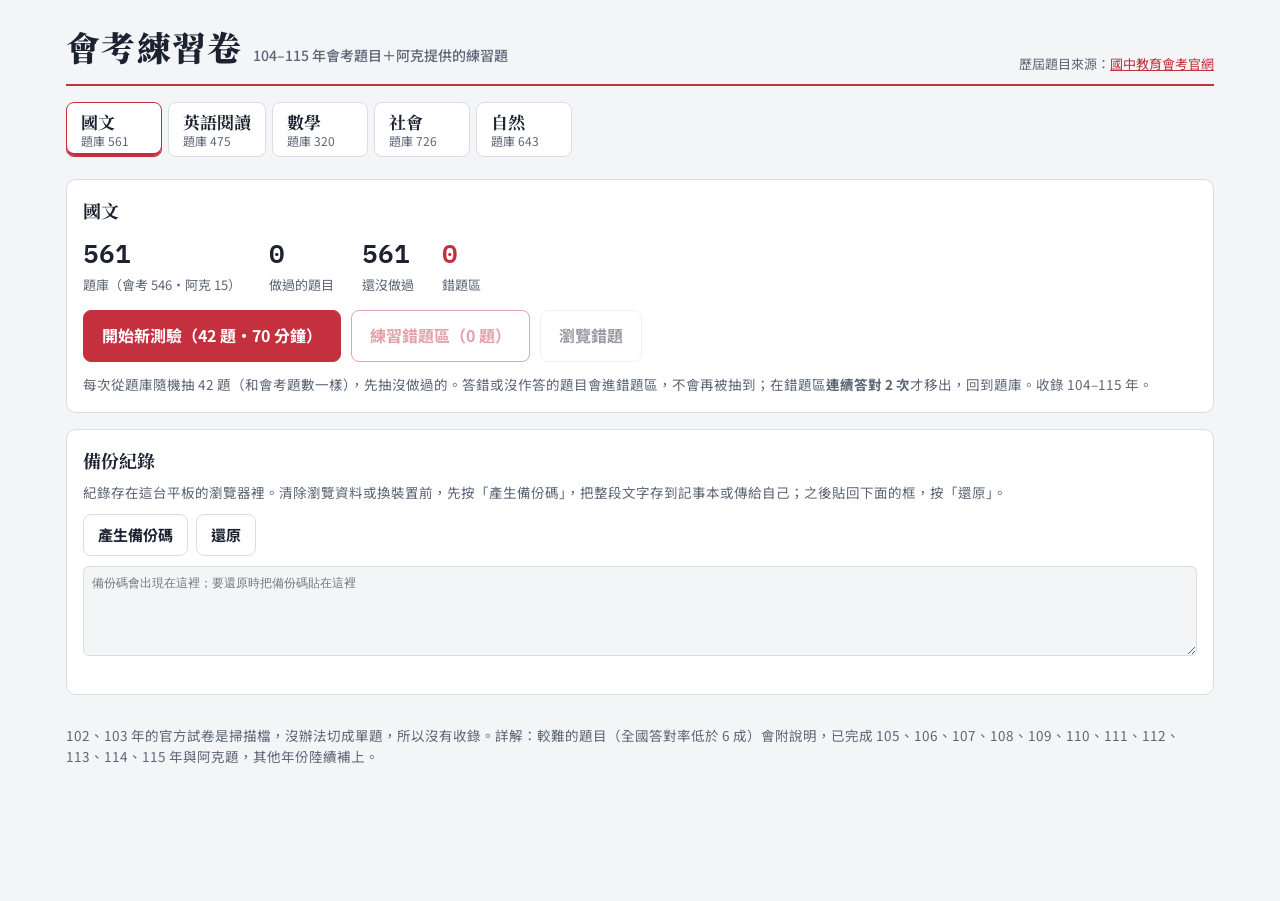
==== commit fda6bb6a: "Add 106 and 105 explanations (hard questions) Co-Authored-By: Claude Sonnet 5.5 <noreply@anthropic.c" ====
--- a/docs/index.html
+++ b/docs/index.html
@@ -161,7 +161,7 @@
 </section>
 </div>
 
-<script id="bankdata" type="application/json">{"bank":{"chinese":[{"id":"104-chinese-1","y":"104","n":1,"img":"104_chinese_q01","pk":"104_chinese","ans":"D"},{"id":"104-chinese-2","y":"104","n":2,"img":"104_chinese_q02","pk":"104_chinese","ans":"D"},{"id":"104-chinese-3","y":"104","n":3,"img":"104_chinese_q03","pk":"104_chinese","ans":"B"},{"id":"104-chinese-4","y":"104","n":4,"img":"104_chinese_q04","pk":"104_chinese","ans":"A"},{"id":"104-chinese-5","y":"104","n":5,"img":"104_chinese_q05","pk":"104_chinese","ans":"C"},{"id":"104-chinese-6","y":"104","n":6,"img":"104_chinese_q06","pk":"104_chinese","ans":"B"},{"id":"104-chinese-7","y":"104","n":7,"img":"104_chinese_q07","pk":"104_chinese","ans":"A"},{"id":"104-chinese-8","y":"104","n":8,"img":"104_chinese_q08","pk":"104_chinese","ans":"A"},{"id":"104-chinese-9","y":"104","n":9,"img":"104_chinese_q09","pk":"104_chinese","ans":"D"},{"id":"104-chinese-10","y":"104","n":10,"img":"104_chinese_q10","pk":"104_chinese","ans":"D"},{"id":"104-chinese-11","y":"104","n":11,"img":"104_chinese_q11","pk":"104_chinese","ans":"A"},{"id":"104-chinese-12","y":"104","n":12,"img":"104_chinese_q12","pk":"104_chinese","ans":"C"},{"id":"104-chinese-13","y":"104","n":13,"img":"104_chinese_q13","pk":"104_chinese","ans":"C"},{"id":"104-chinese-14","y":"104","n":14,"img":"104_chinese_q14","pk":"104_chinese","ans":"D"},{"id":"104-chinese-15","y":"104","n":15,"img":"104_chinese_q15","pk":"104_chinese","ans":"A"},{"id":"104-chinese-16","y":"104","n":16,"img":"104_chinese_q16","pk":"104_chinese","ans":"C"},{"id":"104-chinese-17","y":"104","n":17,"img":"104_chinese_q17","pk":"104_chinese","ans":"C"},{"id":"104-chinese-18","y":"104","n":18,"img":"104_chinese_q18","pk":"104_chinese","ans":"C"},{"id":"104-chinese-19","y":"104","n":19,"img":"104_chinese_q19","pk":"104_chinese","ans":"B"},{"id":"104-chinese-20","y":"104","n":20,"img":"104_chinese_q20","pk":"104_chinese","ans":"C"},{"id":"104-chinese-21","y":"104","n":21,"img":"104_chinese_q21","pk":"104_chinese","ans":"A"},{"id":"104-chinese-22","y":"104","n":22,"img":"104_chinese_q22","pk":"104_chinese","ans":"A"},{"id":"104-chinese-23","y":"104","n":23,"img":"104_chinese_q23","pk":"104_chinese","ans":"B"},{"id":"104-chinese-24","y":"104","n":24,"img":"104_chinese_q24","pk":"104_chinese","ans":"B"},{"id":"104-chinese-25","y":"104","n":25,"img":"104_chinese_q25","pk":"104_chinese","ans":"A"},{"id":"104-chinese-26","y":"104","n":26,"img":"104_chinese_q26","pk":"104_chinese","ans":"B"},{"id":"104-chinese-27","y":"104","n":27,"img":"104_chinese_q27","pk":"104_chinese","ans":"D"},{"id":"104-chinese-28","y":"104","n":28,"img":"104_chinese_q28","pk":"104_chinese","ans":"D"},{"id":"104-chinese-29","y":"104","n":29,"img":"104_chinese_q29","pk":"104_chinese","ans":"D"},{"id":"104-chinese-30","y":"104","n":30,"img":"104_chinese_q30","pk":"104_chinese","ans":"B"},{"id":"104-chinese-31","y":"104","n":31,"img":"104_chinese_q31","pk":"104_chinese","ans":"C"},{"id":"104-chinese-32","y":"104","n":32,"img":"104_chinese_q32","pk":"104_chinese","ans":"C"},{"id":"104-chinese-33","y":"104","n":33,"img":"104_chinese_q33","pk":"104_chinese","ans":"D"},{"id":"104-chinese-34","y":"104","n":34,"img":"104_chinese_q34","pk":"104_chinese","ans":"A","pimg":"104_chinese_p34","grp":"104-chinese-34～35"},{"id":"104-chinese-35","y":"104","n":35,"img":"104_chinese_q35","pk":"104_chinese","ans":"B","pimg":"104_chinese_p34","grp":"104-chinese-34～35"},{"id":"104-chinese-36","y":"104","n":36,"img":"104_chinese_q36","pk":"104_chinese","ans":"A","pimg":"104_chinese_p36","grp":"104-chinese-36～37"},{"id":"104-chinese-37","y":"104","n":37,"img":"104_chinese_q37","pk":"104_chinese","ans":"C","pimg":"104_chinese_p36","grp":"104-chinese-36～37"},{"id":"104-chinese-38","y":"104","n":38,"img":"104_chinese_q38","pk":"104_chinese","ans":"C","pimg":"104_chinese_p38","grp":"104-chinese-38～39"},{"id":"104-chinese-39","y":"104","n":39,"img":"104_chinese_q39","pk":"104_chinese","ans":"C","pimg":"104_chinese_p38","grp":"104-chinese-38～39"},{"id":"104-chinese-40","y":"104","n":40,"img":"104_chinese_q40","pk":"104_chinese","ans":"D","pimg":"104_chinese_p40","grp":"104-chinese-40～42"},{"id":"104-chinese-41","y":"104","n":41,"img":"104_chinese_q41","pk":"104_chinese","ans":"B","pimg":"104_chinese_p40","grp":"104-chinese-40～42"},{"id":"104-chinese-42","y":"104","n":42,"img":"104_chinese_q42","pk":"104_chinese","ans":"D","pimg":"104_chinese_p40","grp":"104-chinese-40～42"},{"id":"104-chinese-43","y":"104","n":43,"img":"104_chinese_q43","pk":"104_chinese","ans":"B","pimg":"104_chinese_p43","grp":"104-chinese-43～44"},{"id":"104-chinese-44","y":"104","n":44,"img":"104_chinese_q44","pk":"104_chinese","ans":"D","pimg":"104_chinese_p43","grp":"104-chinese-43～44"},{"id":"104-chinese-45","y":"104","n":45,"img":"104_chinese_q45","pk":"104_chinese","ans":"D","pimg":"104_chinese_p45","grp":"104-chinese-45～46"},{"id":"104-chinese-46","y":"104","n":46,"img":"104_chinese_q46","pk":"104_chinese","ans":"B","pimg":"104_chinese_p45","grp":"104-chinese-45～46"},{"id":"104-chinese-47","y":"104","n":47,"img":"104_chinese_q47","pk":"104_chinese","ans":"C","pimg":"104_chinese_p47","grp":"104-chinese-47～48"},{"id":"104-chinese-48","y":"104","n":48,"img":"104_chinese_q48","pk":"104_chinese","ans":"B","pimg":"104_chinese_p47","grp":"104-chinese-47～48"},{"id":"105-chinese-1","y":"105","n":1,"img":"105_chinese_q01","pk":"105_chinese","ans":"D"},{"id":"105-chinese-2","y":"105","n":2,"img":"105_chinese_q02","pk":"105_chinese","ans":"B"},{"id":"105-chinese-3","y":"105","n":3,"img":"105_chinese_q03","pk":"105_chinese","ans":"C"},{"id":"105-chinese-4","y":"105","n":4,"img":"105_chinese_q04","pk":"105_chinese","ans":"A"},{"id":"105-chinese-5","y":"105","n":5,"img":"105_chinese_q05","pk":"105_chinese","ans":"D"},{"id":"105-chinese-6","y":"105","n":6,"img":"105_chinese_q06","pk":"105_chinese","ans":"B"},{"id":"105-chinese-7","y":"105","n":7,"img":"105_chinese_q07","pk":"105_chinese","ans":"B"},{"id":"105-chinese-8","y":"105","n":8,"img":"105_chinese_q08","pk":"105_chinese","ans":"B"},{"id":"105-chinese-9","y":"105","n":9,"img":"105_chinese_q09","pk":"105_chinese","ans":"C"},{"id":"105-chinese-10","y":"105","n":10,"img":"105_chinese_q10","pk":"105_chinese","ans":"D"},{"id":"105-chinese-11","y":"105","n":11,"img":"105_chinese_q11","pk":"105_chinese","ans":"C"},{"id":"105-chinese-12","y":"105","n":12,"img":"105_chinese_q12","pk":"105_chinese","ans":"A"},{"id":"105-chinese-13","y":"105","n":13,"img":"105_chinese_q13","pk":"105_chinese","ans":"A"},{"id":"105-chinese-14","y":"105","n":14,"img":"105_chinese_q14","pk":"105_chinese","ans":"D"},{"id":"105-chinese-15","y":"105","n":15,"img":"105_chinese_q15","pk":"105_chinese","ans":"B"},{"id":"105-chinese-16","y":"105","n":16,"img":"105_chinese_q16","pk":"105_chinese","ans":"C"},{"id":"105-chinese-17","y":"105","n":17,"img":"105_chinese_q17","pk":"105_chinese","ans":"A"},{"id":"105-chinese-18","y":"105","n":18,"img":"105_chinese_q18","pk":"105_chinese","ans":"D"},{"id":"105-chinese-19","y":"105","n":19,"img":"105_chinese_q19","pk":"105_chinese","ans":"D"},{"id":"105-chinese-20","y":"105","n":20,"img":"105_chinese_q20","pk":"105_chinese","ans":"D"},{"id":"105-chinese-21","y":"105","n":21,"img":"105_chinese_q21","pk":"105_chinese","ans":"A"},{"id":"105-chinese-22","y":"105","n":22,"img":"105_chinese_q22","pk":"105_chinese","ans":"D"},{"id":"105-chinese-23","y":"105","n":23,"img":"105_chinese_q23","pk":"105_chinese","ans":"B"},{"id":"105-chinese-24","y":"105","n":24,"img":"105_chinese_q24","pk":"105_chinese","ans":"C"},{"id":"105-chinese-25","y":"105","n":25,"img":"105_chinese_q25","pk":"105_chinese","ans":"B"},{"id":"105-chinese-26","y":"105","n":26,"img":"105_chinese_q26","pk":"105_chinese","ans":"C"},{"id":"105-chinese-27","y":"105","n":27,"img":"105_chinese_q27","pk":"105_chinese","ans":"C"},{"id":"105-chinese-28","y":"105","n":28,"img":"105_chinese_q28","pk":"105_chinese","ans":"A"},{"id":"105-chinese-29","y":"105","n":29,"img":"105_chinese_q29","pk":"105_chinese","ans":"B"},{"id":"105-chinese-30","y":"105","n":30,"img":"105_chinese_q30","pk":"105_chinese","ans":"A"},{"id":"105-chinese-31","y":"105","n":31,"img":"105_chinese_q31","pk":"105_chinese","ans":"B"},{"id":"105-chinese-32","y":"105","n":32,"img":"105_chinese_q32","pk":"105_chinese","ans":"B"},{"id":"105-chinese-33","y":"105","n":33,"img":"105_chinese_q33","pk":"105_chinese","ans":"B"},{"id":"105-chinese-34","y":"105","n":34,"img":"105_chinese_q34","pk":"105_chinese","ans":"D"},{"id":"105-chinese-35","y":"105","n":35,"img":"105_chinese_q35","pk":"105_chinese","ans":"A"},{"id":"105-chinese-36","y":"105","n":36,"img":"105_chinese_q36","pk":"105_chinese","ans":"D","pimg":"105_chinese_p36","grp":"105-chinese-36～37"},{"id":"105-chinese-37","y":"105","n":37,"img":"105_chinese_q37","pk":"105_chinese","ans":"B","pimg":"105_chinese_p36","grp":"105-chinese-36～37"},{"id":"105-chinese-38","y":"105","n":38,"img":"105_chinese_q38","pk":"105_chinese","ans":"D","pimg":"105_chinese_p38","grp":"105-chinese-38～39"},{"id":"105-chinese-39","y":"105","n":39,"img":"105_chinese_q39","pk":"105_chinese","ans":"C","pimg":"105_chinese_p38","grp":"105-chinese-38～39"},{"id":"105-chinese-40","y":"105","n":40,"img":"105_chinese_q40","pk":"105_chinese","ans":"A","pimg":"105_chinese_p40","grp":"105-chinese-40～41"},{"id":"105-chinese-41","y":"105","n":41,"img":"105_chinese_q41","pk":"105_chinese","ans":"A","pimg":"105_chinese_p40","grp":"105-chinese-40～41"},{"id":"105-chinese-42","y":"105","n":42,"img":"105_chinese_q42","pk":"105_chinese","ans":"A","pimg":"105_chinese_p42","grp":"105-chinese-42～44"},{"id":"105-chinese-43","y":"105","n":43,"img":"105_chinese_q43","pk":"105_chinese","ans":"D","pimg":"105_chinese_p42","grp":"105-chinese-42～44"},{"id":"105-chinese-44","y":"105","n":44,"img":"105_chinese_q44","pk":"105_chinese","ans":"A","pimg":"105_chinese_p42","grp":"105-chinese-42～44"},{"id":"105-chinese-45","y":"105","n":45,"img":"105_chinese_q45","pk":"105_chinese","ans":"C","pimg":"105_chinese_p45","grp":"105-chinese-45～46"},{"id":"105-chinese-46","y":"105","n":46,"img":"105_chinese_q46","pk":"105_chinese","ans":"C","pimg":"105_chinese_p45","grp":"105-chinese-45～46"},{"id":"105-chinese-47","y":"105","n":47,"img":"105_chinese_q47","pk":"105_chinese","ans":"D","pimg":"105_chinese_p47","grp":"105-chinese-47～48"},{"id":"105-chinese-48","y":"105","n":48,"img":"105_chinese_q48","pk":"105_chinese","ans":"C","pimg":"105_chinese_p47","grp":"105-chinese-47～48"},{"id":"106-chinese-1","y":"106","n":1,"img":"106_chinese_q01","pk":"106_chinese","ans":"B"},{"id":"106-chinese-2","y":"106","n":2,"img":"106_chinese_q02","pk":"106_chinese","ans":"D"},{"id":"106-chinese-3","y":"106","n":3,"img":"106_chinese_q03","pk":"106_chinese","ans":"C"},{"id":"106-chinese-4","y":"106","n":4,"img":"106_chinese_q04","pk":"106_chinese","ans":"C"},{"id":"106-chinese-5","y":"106","n":5,"img":"106_chinese_q05","pk":"106_chinese","ans":"A"},{"id":"106-chinese-6","y":"106","n":6,"img":"106_chinese_q06","pk":"106_chinese","ans":"C"},{"id":"106-chinese-7","y":"106","n":7,"img":"106_chinese_q07","pk":"106_chinese","ans":"C"},{"id":"106-chinese-8","y":"106","n":8,"img":"106_chinese_q08","pk":"106_chinese","ans":"B"},{"id":"106-chinese-9","y":"106","n":9,"img":"106_chinese_q09","pk":"106_chinese","ans":"D"},{"id":"106-chinese-10","y":"106","n":10,"img":"106_chinese_q10","pk":"106_chinese","ans":"D"},{"id":"106-chinese-11","y":"106","n":11,"img":"106_chinese_q11","pk":"106_chinese","ans":"A"},{"id":"106-chinese-12","y":"106","n":12,"img":"106_chinese_q12","pk":"106_chinese","ans":"A"},{"id":"106-chinese-13","y":"106","n":13,"img":"106_chinese_q13","pk":"106_chinese","ans":"D"},{"id":"106-chinese-14","y":"106","n":14,"img":"106_chinese_q14","pk":"106_chinese","ans":"A"},{"id":"106-chinese-15","y":"106","n":15,"img":"106_chinese_q15","pk":"106_chinese","ans":"B"},{"id":"106-chinese-16","y":"106","n":16,"img":"106_chinese_q16","pk":"106_chinese","ans":"C"},{"id":"106-chinese-17","y":"106","n":17,"img":"106_chinese_q17","pk":"106_chinese","ans":"C"},{"id":"106-chinese-18","y":"106","n":18,"img":"106_chinese_q18","pk":"106_chinese","ans":"B"},{"id":"106-chinese-19","y":"106","n":19,"img":"106_chinese_q19","pk":"106_chinese","ans":"B"},{"id":"106-chinese-20","y":"106","n":20,"img":"106_chinese_q20","pk":"106_chinese","ans":"B"},{"id":"106-chinese-21","y":"106","n":21,"img":"106_chinese_q21","pk":"106_chinese","ans":"C"},{"id":"106-chinese-22","y":"106","n":22,"img":"106_chinese_q22","pk":"106_chinese","ans":"A"},{"id":"106-chinese-23","y":"106","n":23,"img":"106_chinese_q23","pk":"106_chinese","ans":"C"},{"id":"106-chinese-24","y":"106","n":24,"img":"106_chinese_q24","pk":"106_chinese","ans":"B"},{"id":"106-chinese-25","y":"106","n":25,"img":"106_chinese_q25","pk":"106_chinese","ans":"D"},{"id":"106-chinese-26","y":"106","n":26,"img":"106_chinese_q26","pk":"106_chinese","ans":"A"},{"id":"106-chinese-27","y":"106","n":27,"img":"106_chinese_q27","pk":"106_chinese","ans":"B"},{"id":"106-chinese-28","y":"106","n":28,"img":"106_chinese_q28","pk":"106_chinese","ans":"D"},{"id":"106-chinese-29","y":"106","n":29,"img":"106_chinese_q29","pk":"106_chinese","ans":"C"},{"id":"106-chinese-30","y":"106","n":30,"img":"106_chinese_q30","pk":"106_chinese","ans":"C"},{"id":"106-chinese-31","y":"106","n":31,"img":"106_chinese_q31","pk":"106_chinese","ans":"A"},{"id":"106-chinese-32","y":"106","n":32,"img":"106_chinese_q32","pk":"106_chinese","ans":"A"},{"id":"106-chinese-33","y":"106","n":33,"img":"106_chinese_q33","pk":"106_chinese","ans":"D"},{"id":"106-chinese-34","y":"106","n":34,"img":"106_chinese_q34","pk":"106_chinese","ans":"C"},{"id":"106-chinese-35","y":"106","n":35,"img":"106_chinese_q35","pk":"106_chinese","ans":"B","pimg":"106_chinese_p35","grp":"106-chinese-35～36"},{"id":"106-chinese-36","y":"106","n":36,"img":"106_chinese_q36","pk":"106_chinese","ans":"A","pimg":"106_chinese_p35","grp":"106-chinese-35～36"},{"id":"106-chinese-37","y":"106","n":37,"img":"106_chinese_q37","pk":"106_chinese","ans":"C","pimg":"106_chinese_p37","grp":"106-chinese-37～38"},{"id":"106-chinese-38","y":"106","n":38,"img":"106_chinese_q38","pk":"106_chinese","ans":"D","pimg":"106_chinese_p37","grp":"106-chinese-37～38"},{"id":"106-chinese-39","y":"106","n":39,"img":"106_chinese_q39","pk":"106_chinese","ans":"B","pimg":"106_chinese_p39","grp":"106-chinese-39～40"},{"id":"106-chinese-40","y":"106","n":40,"img":"106_chinese_q40","pk":"106_chinese","ans":"D","pimg":"106_chinese_p39","grp":"106-chinese-39～40"},{"id":"106-chinese-41","y":"106","n":41,"img":"106_chinese_q41","pk":"106_chinese","ans":"A","pimg":"106_chinese_p41","grp":"106-chinese-41～42"},{"id":"106-chinese-42","y":"106","n":42,"img":"106_chinese_q42","pk":"106_chinese","ans":"B","pimg":"106_chinese_p41","grp":"106-chinese-41～42"},{"id":"106-chinese-43","y":"106","n":43,"img":"106_chinese_q43","pk":"106_chinese","ans":"A","pimg":"106_chinese_p43","grp":"106-chinese-43～44"},{"id":"106-chinese-44","y":"106","n":44,"img":"106_chinese_q44","pk":"106_chinese","ans":"D","pimg":"106_chinese_p43","grp":"106-chinese-43～44"},{"id":"106-chinese-45","y":"106","n":45,"img":"106_chinese_q45","pk":"106_chinese","ans":"B","pimg":"106_chinese_p45","grp":"106-chinese-45～46"},{"id":"106-chinese-46","y":"106","n":46,"img":"106_chinese_q46","pk":"106_chinese","ans":"A","pimg":"106_chinese_p45","grp":"106-chinese-45～46"},{"id":"106-chinese-47","y":"106","n":47,"img":"106_chinese_q47","pk":"106_chinese","ans":"D","pimg":"106_chinese_p47","grp":"106-chinese-47～48"},{"id":"106-chinese-48","y":"106","n":48,"img":"106_chinese_q48","pk":"106_chinese","ans":"B","pimg":"106_chinese_p47","grp":"106-chinese-47～48"},{"id":"107-chinese-1","y":"107","n":1,"img":"107_chinese_q01","pk":"107_chinese","ans":"C"},{"id":"107-chinese-2","y":"107","n":2,"img":"107_chinese_q02","pk":"107_chinese","ans":"B","exp":"「只要…才…」不是搭配，「只要」應配「就」；(C)「與其…反而」應改成「與其…不如」；(D)「更何況」要用在「連…都…，更何況…」，這裡不通。(B)「即使…也…」是正確的讓步用法。"},{"id":"107-chinese-3","y":"107","n":3,"img":"107_chinese_q03","pk":"107_chinese","ans":"A","exp":"情書要稱對方「倩影」；對別人稱自己的父親用「家父」；「作繭自縛」指自己害自己，符合責罵自己的語氣。(B)(D)「先母」「先嚴」是稱已去世的親人；(C)「龍顏」是指帝王的臉。"},{"id":"107-chinese-4","y":"107","n":4,"img":"107_chinese_q04","pk":"107_chinese","ans":"D"},{"id":"107-chinese-5","y":"107","n":5,"img":"107_chinese_q05","pk":"107_chinese","ans":"A"},{"id":"107-chinese-6","y":"107","n":6,"img":"107_chinese_q06","pk":"107_chinese","ans":"B"},{"id":"107-chinese-7","y":"107","n":7,"img":"107_chinese_q07","pk":"107_chinese","ans":"D","exp":"這段先談偶像用浮濫口語、「不行」包辦所有感覺，最後擔心世界的細緻處會消失，主旨是語言粗俗化會影響我們看世界的方式。(B)只說媒體注意到，沒談到後果；(C)與內容無關。"},{"id":"107-chinese-8","y":"107","n":8,"img":"107_chinese_q08","pk":"107_chinese","ans":"A"},{"id":"107-chinese-9","y":"107","n":9,"img":"107_chinese_q09","pk":"107_chinese","ans":"C","exp":"水濁時營養鹽多，植物性浮游生物多，動物性浮游生物和小魚、大魚也跟著多，所以浮游生物多的水域魚類較容易生存。(A)混濁時營養鹽多，大魚反而增加；(B)清澈時營養鹽少，浮游生物少；(D)動物性靠植物性維生，兩者成正比。"},{"id":"107-chinese-10","y":"107","n":10,"img":"107_chinese_q10","pk":"107_chinese","ans":"A"},{"id":"107-chinese-11","y":"107","n":11,"img":"107_chinese_q11","pk":"107_chinese","ans":"B","exp":"「浮沉」官海指在官場中起起落落；後句「仕隱哲學體系」談的是思想，所以填「精神」層面。(A)「沉淪」語意太重且「抽象」不合；(C)「浸淫」是長期沉浸，與「波濤」不搭。"},{"id":"107-chinese-12","y":"107","n":12,"img":"107_chinese_q12","pk":"107_chinese","ans":"A","exp":"「噤聲躡足」形容不敢出聲、輕手輕腳，與怕驚動家人相合。(B)「日出而作，日入而息」是悠閒生活，與「焚膏繼晷」矛盾；(C)「天衣無縫」形容完美沒破綻，不能形容人多擁擠；(D)「表裡相濟」應改成「表裡不一」。"},{"id":"107-chinese-13","y":"107","n":13,"img":"107_chinese_q13","pk":"107_chinese","ans":"B","exp":"(A)應為「殊途同歸」；(C)應為「驕矜」自滿；(D)應為「一成不變」。(B)「茅塞頓開」「豁然開朗」都寫對了。"},{"id":"107-chinese-14","y":"107","n":14,"img":"107_chinese_q14","pk":"107_chinese","ans":"C"},{"id":"107-chinese-15","y":"107","n":15,"img":"107_chinese_q15","pk":"107_chinese","ans":"B","exp":"「離情依依」是形容離別時依依不捨，但句中是想念母親的拿手菜，表達的是思鄉之情，用在這裡語意不合。(C)(D)用詞與邏輯都沒問題。"},{"id":"107-chinese-16","y":"107","n":16,"img":"107_chinese_q16","pk":"107_chinese","ans":"A"},{"id":"107-chinese-17","y":"107","n":17,"img":"107_chinese_q17","pk":"107_chinese","ans":"A","exp":"「秋霜」比喻白髮，句意是照鏡子才發現自己頭上添了白髮。(B)是真的寒霜沾濕衣服；(C)用霜比喻高潔的志節；(D)指秋天降霜的時節。"},{"id":"107-chinese-18","y":"107","n":18,"img":"107_chinese_q18","pk":"107_chinese","ans":"B","exp":"(A)「每位」「們」「各個」意思重複；(D)「不僅僅只是」中「僅僅」與「只」重複。(B)每個詞各有作用，沒有多餘。"},{"id":"107-chinese-19","y":"107","n":19,"img":"107_chinese_q19","pk":"107_chinese","ans":"D","exp":"原句說走未知的路比較長久，意思是未知有更多可能；(A)(B)(C)多少都與已知和未知的差別有關，(D)講的是勇敢面對，並沒有比較兩種路，所以離原意最遠。"},{"id":"107-chinese-20","y":"107","n":20,"img":"107_chinese_q20","pk":"107_chinese","ans":"A"},{"id":"107-chinese-21","y":"107","n":21,"img":"107_chinese_q21","pk":"107_chinese","ans":"C","exp":"把藏書室比作有沉睡靈魂的地方，呼喚他們就會醒來，意思是讀者透過閱讀，與作者的心靈相通。(B)方向相反，是讀者喚醒作品，而非作品喚醒讀者。"},{"id":"107-chinese-22","y":"107","n":22,"img":"107_chinese_q22","pk":"107_chinese","ans":"C","exp":"作者說今人好詩，卻都走偏門、用字雜亂，終日寫作卻沒有精彩警句，大家的作品都流於平庸，是感嘆詩風雖盛、佳作卻少。(A)(D)是讚美，與原意相反。"},{"id":"107-chinese-23","y":"107","n":23,"img":"107_chinese_q23","pk":"107_chinese","ans":"C"},{"id":"107-chinese-24","y":"107","n":24,"img":"107_chinese_q24","pk":"107_chinese","ans":"D","exp":"(A)說服秦王的是旁人，不是中期；(B)秦王是因為爭論被中期說服不了才發怒；(C)「徐行而去」是不肯屈服的樣子，不是謙和。旁人說遇到桀紂必被殺，等於稱秦王是明君，秦王不想被比成桀紂，所以不怪罪。"},{"id":"107-chinese-25","y":"107","n":25,"img":"107_chinese_q25","pk":"107_chinese","ans":"C","exp":"(C)兩個「向」都是「朝著、對著」的意思。(A)「發」是起用與表現出來；(B)「絕」是獨一無二與斷絕；(D)「將」是扶持與傳達、表達。"},{"id":"107-chinese-26","y":"107","n":26,"img":"107_chinese_q26","pk":"107_chinese","ans":"A","exp":"原文說六成四的企業會優先面試，表示仍有四成不會，所以不是所有企業都這樣做。(B)態度屬於無形資產，難以由證照判斷；(C)難以當客觀工具的是無形資產；(D)原文說證照是「除了學經歷以外」最能量化的。"},{"id":"107-chinese-27","y":"107","n":27,"img":"107_chinese_q27","pk":"107_chinese","ans":"C","exp":"(C)是「運籌帷幄」與「拔得頭籌」，兩個「籌」相同。(A)「虧簣」與「匱乏」不同；(B)「衣冠」與「羽扇綸巾」不同；(D)「雍容」與「庸人自擾」不同。"},{"id":"107-chinese-28","y":"107","n":28,"img":"107_chinese_q28","pk":"107_chinese","ans":"D","exp":"以泉聲「鏦然」和鳥聲「磔然」襯托出山林的幽靜，是以聲襯靜的手法。(A)文中也寫了泉、藤、鳥，並非寫松最詳盡；(B)只有寫松時用到譬喻；(C)是依行程由山外到山中的順序寫，不是由小到大。"},{"id":"107-chinese-29","y":"107","n":29,"img":"107_chinese_q29","pk":"107_chinese","ans":"C","exp":"子野只是舉出三則自己最得意的句子，並沒有說平生佳作僅此三則，所以(C)錯誤。(A)(B)(D)都能從詞句風格、愛用「影」字、不贊成「張三中」的稱呼中看出。"},{"id":"107-chinese-30","y":"107","n":30,"img":"107_chinese_q30","pk":"107_chinese","ans":"B","exp":"作者主張找出最優良的一人，把事情交給他；人多了，愚者多、智者少，又互相忌妒。所以在上位者要善於選出優秀的人才並委以重任。(A)(C)(D)與原文意思不合，原文並不主張聽眾議或要求愚智同心。"},{"id":"107-chinese-31","y":"107","n":31,"img":"107_chinese_q31","pk":"107_chinese","ans":"B","exp":"甲詩看雪像花開，在詠雪；乙詩由暗香判斷那不是雪而是梅，在詠梅。(A)乙詩沒有以雪喻梅；(C)兩詩是春雪與凌寒，並非都是暮春夜晚；(D)乙詩靠香氣分辨出是梅花。"},{"id":"107-chinese-32","y":"107","n":32,"img":"107_chinese_q32","pk":"107_chinese","ans":"A","exp":"子胥說別人是因為他有美珠才找他，如果被抓，他會說是邊候吞掉了，這是用話來威脅邊候，邊候怕被牽連，才放了他。(B)沒有賄賂；(D)邊候並非相信他清白，而是怕惹禍上身。"},{"id":"107-chinese-33","y":"107","n":33,"img":"107_chinese_q33","pk":"107_chinese","ans":"D"},{"id":"107-chinese-34","y":"107","n":34,"img":"107_chinese_q34","pk":"107_chinese","ans":"A","pimg":"107_chinese_p34","grp":"107-chinese-34～35","exp":"文末作者看著腳說「這雙大小剛剛好」，表示他也學會穿小一號的拖鞋。(B)(C)印尼和緬甸人是穿小一號、腳不超過鞋；(D)埃及人的體溫與其他國家相同，都是37度。"},{"id":"107-chinese-35","y":"107","n":35,"img":"107_chinese_q35","pk":"107_chinese","ans":"D","pimg":"107_chinese_p34","grp":"107-chinese-34～35","exp":"作者從緬甸人穿小鞋、埃及人搶坐剛坐過的位子，說明自己認為的常識未必適用於別人，所以不要拿自己的常識評斷別人，要尊重當地的生活智慧。(A)(B)(C)只談到片面，不是全文重點。"},{"id":"107-chinese-36","y":"107","n":36,"img":"107_chinese_q36","pk":"107_chinese","ans":"B","pimg":"107_chinese_p36","grp":"107-chinese-36～37","exp":"1949年建國到1990年統一，共41年，超過四十年。(A)是圍牆1989年開放拆除，統一在1990年；(C)圍牆是1961年才開始興建；(D)1971年協議後，西柏林人就能造訪東德。"},{"id":"107-chinese-37","y":"107","n":37,"img":"107_chinese_q37","pk":"107_chinese","ans":"C","pimg":"107_chinese_p36","grp":"107-chinese-36～37","exp":"依圖表，布蘭登堡門關閉在1961年，甘迺迪訪問在1963年，雷根當選在1980年，戈巴契夫下台在1991年，所以順序是乙、甲、丙、丁。"},{"id":"107-chinese-38","y":"107","n":38,"img":"107_chinese_q38","pk":"107_chinese","ans":"D","pimg":"107_chinese_p38","grp":"107-chinese-38～39","exp":"文中說唐太宗這樣的盛世皇帝沒有封禪，而好大喜功的秦始皇、漢武帝，甚至亡國的秦二世也封禪，可見舉行封禪的皇帝不一定賢明。(A)封在山頂、禪在山下；(B)是表揚自己；(C)原文是內外安定的年代才敢，但唐太宗也沒上山。"},{"id":"107-chinese-39","y":"107","n":39,"img":"107_chinese_q39","pk":"107_chinese","ans":"C","pimg":"107_chinese_p38","grp":"107-chinese-38～39","exp":"秦二世的刻石由李斯書寫，用的是小篆，字形圓轉、粗細均勻，(C)最接近。(B)是更早期的金文，(A)是隸書，(D)是行草書。"},{"id":"107-chinese-40","y":"107","n":40,"img":"107_chinese_q40","pk":"107_chinese","ans":"D","pimg":"107_chinese_p40","grp":"107-chinese-40～41"},{"id":"107-chinese-41","y":"107","n":41,"img":"107_chinese_q41","pk":"107_chinese","ans":"B","pimg":"107_chinese_p40","grp":"107-chinese-40～41","exp":"文中只說明藥廠不生產沒利潤的藥，並說製造疫苗的藥廠變少，但沒有說藥廠變少是因為利潤愈來愈低，所以(B)無法推知。(D)文中說疾管局因供應不足而建議延期。"},{"id":"107-chinese-42","y":"107","n":42,"img":"107_chinese_q42","pk":"107_chinese","ans":"A","pimg":"107_chinese_p42","grp":"107-chinese-42～43"},{"id":"107-chinese-43","y":"107","n":43,"img":"107_chinese_q43","pk":"107_chinese","ans":"D","pimg":"107_chinese_p42","grp":"107-chinese-42～43","exp":"文章有舉電影院、旅館、動物等例子，語氣詼諧並穿插反話，用語生動，但沒有拿中國與西方做對照，所以(D)最不恰當。"},{"id":"107-chinese-44","y":"107","n":44,"img":"107_chinese_q44","pk":"107_chinese","ans":"C","pimg":"107_chinese_p44","grp":"107-chinese-44～46","exp":"「亦不應」是守門者看到客人作揖卻不回應，主詞是守門者；(A)(B)(D)的省略主詞都是青州客。"},{"id":"107-chinese-45","y":"107","n":45,"img":"107_chinese_q45","pk":"107_chinese","ans":"B","pimg":"107_chinese_p44","grp":"107-chinese-44～46","exp":"巫者說陽地人來到，陽氣逼人，所以王生病，是因為客靠近王座。(A)只說像中國，不是皆不同；(C)巫建議用飲食車馬答謝送走，不是齋戒沐浴；(D)是國人看不見他。"},{"id":"107-chinese-46","y":"107","n":46,"img":"107_chinese_q46","pk":"107_chinese","ans":"D","pimg":"107_chinese_p44","grp":"107-chinese-44～46","exp":"作者說明這個故事是怎麼從青州客，經賀德儉、楊師厚，再傳到范宣古，最後由他親自聽聞的，目的是強調故事來源可靠、言之有據。"},{"id":"107-chinese-47","y":"107","n":47,"img":"107_chinese_q47","pk":"107_chinese","ans":"B","pimg":"107_chinese_p47","grp":"107-chinese-47～48","exp":"「抑揚爽朗，莫之與京」指文章抑揚起伏、爽朗暢達，沒有人能與之相比。(A)作者是說陶淵明意不在酒；(C)原文沒有說他仕途飛黃騰達；(D)是作者感嘆自己恨不能與他同時。"},{"id":"107-chinese-48","y":"107","n":48,"img":"107_chinese_q48","pk":"107_chinese","ans":"D","pimg":"107_chinese_p47","grp":"107-chinese-47～48","exp":"文中提到陶淵明詩多寫酒、文章獨超眾類，作者也很敬重他，但沒有提到後世文壇是否受他影響，所以(D)無法得知。"},{"id":"108-chinese-1","y":"108","n":1,"img":"108_chinese_q01","pk":"108_chinese","ans":"D","exp":"依語氣逐格看：「只」存在文化裡，「但卻」活靈活現（轉折），「不只」有鮮明圖樣，「還」繁殖出語意象徵（遞進）。(A)(B)(C)的連接詞搭配，都無法同時符合轉折與遞進。"},{"id":"108-chinese-2","y":"108","n":2,"img":"108_chinese_q02","pk":"108_chinese","ans":"A"},{"id":"108-chinese-3","y":"108","n":3,"img":"108_chinese_q03","pk":"108_chinese","ans":"D","exp":"報導原則是只陳述事實、不加主觀推論。(D)引述醫生的警告，是有根據的陳述；(A)「赤子之心」、(B)「惡意肇事者」、(C)「勝券在握」都是記者自己的推測或評價。"},{"id":"108-chinese-4","y":"108","n":4,"img":"108_chinese_q04","pk":"108_chinese","ans":"C"},{"id":"108-chinese-5","y":"108","n":5,"img":"108_chinese_q05","pk":"108_chinese","ans":"D"},{"id":"108-chinese-6","y":"108","n":6,"img":"108_chinese_q06","pk":"108_chinese","ans":"D"},{"id":"108-chinese-7","y":"108","n":7,"img":"108_chinese_q07","pk":"108_chinese","ans":"A","exp":"(A)「峭」讀ㄑㄧㄠˋ，春寒料峭是形容微寒。(B)「湛」讀ㄓㄢˋ；(C)「霾」讀ㄇㄞˊ；(D)「胼手胝足」的「胝」讀ㄓ。"},{"id":"108-chinese-8","y":"108","n":8,"img":"108_chinese_q08","pk":"108_chinese","ans":"C"},{"id":"108-chinese-9","y":"108","n":9,"img":"108_chinese_q09","pk":"108_chinese","ans":"B"},{"id":"108-chinese-10","y":"108","n":10,"img":"108_chinese_q10","pk":"108_chinese","ans":"A","exp":"(A)「遒勁」「力透紙背」都是形容書法有力，用法正確。(B)「宵衣旰食」指帝王勤於政事，不是怕餘震；(C)「吃軟不吃硬」是形容人的態度，不是飲食；(D)「萬頭攢動」是人多熱鬧，與「捉襟見肘」的窮困矛盾。"},{"id":"108-chinese-11","y":"108","n":11,"img":"108_chinese_q11","pk":"108_chinese","ans":"A","exp":"依據句中的理由判斷：「不苟且」是對待自己的態度；「不霸道」是對待別人；「不掠奪」是對待自然資源。所以依序是自己、別人、自然。"},{"id":"108-chinese-12","y":"108","n":12,"img":"108_chinese_q12","pk":"108_chinese","ans":"D","exp":"題目問兩族「都」有的特色。(D)文中說巴提族體型瘦小、耐力驚人，讓人聯想到雪巴族，所以兩族皆有。(A)(B)只有巴提族；(C)文中說這點與雪巴人「迥異」。"},{"id":"108-chinese-13","y":"108","n":13,"img":"108_chinese_q13","pk":"108_chinese","ans":"C"},{"id":"108-chinese-14","y":"108","n":14,"img":"108_chinese_q14","pk":"108_chinese","ans":"B","exp":"作家批評的是：小說人物像「面貌模糊的人」，在「空曠的地方」對話，千篇一律。可推出(A)手法單調、(C)人物缺乏特色、(D)缺少場景描寫；文中完全沒提到第一人稱，所以(B)不在批評之內。"},{"id":"108-chinese-15","y":"108","n":15,"img":"108_chinese_q15","pk":"108_chinese","ans":"C","exp":"這段話是說向不同的人學習優點。(C)「三人行，必有我師焉」是選擇別人的優點學習，最相近。(A)講學習的快樂；(B)講觀察過錯而知仁；(D)講君子的修養與改過，都不是向各種人學習。"},{"id":"108-chinese-16","y":"108","n":16,"img":"108_chinese_q16","pk":"108_chinese","ans":"C","exp":"(C)「擅長」與「能言善道」意思重複，應刪其一。其他選項都沒有贅字。"},{"id":"108-chinese-17","y":"108","n":17,"img":"108_chinese_q17","pk":"108_chinese","ans":"D","exp":"上聯「若不撇開終是苦」：「若」去掉撇（草字頭下的一撇）變成「苦」；下聯「各能捻住即成名」：「各」捻住（收住）下面的捺變成「名」。所以是從字形差異發想。(C)末字「苦」「名」平仄不是刻意不合；(A)(B)都不是對聯本意。"},{"id":"108-chinese-18","y":"108","n":18,"img":"108_chinese_q18","pk":"108_chinese","ans":"B","exp":"九秩晉二是九十二歲的壽辰，應稱「壽誕」；「聖誕」是用於聖人或神明的誕辰。(A)「家嚴」是對人稱自己的父親，用法正確；(C)(D)也都沒錯。"},{"id":"108-chinese-19","y":"108","n":19,"img":"108_chinese_q19","pk":"108_chinese","ans":"A","exp":"這段話依序說：初學求平正、再求險絕、最後回歸平正，說明學書法不同階段與進境。(B)(C)(D)文中都沒有提到。"},{"id":"108-chinese-20","y":"108","n":20,"img":"108_chinese_q20","pk":"108_chinese","ans":"C"},{"id":"108-chinese-21","y":"108","n":21,"img":"108_chinese_q21","pk":"108_chinese","ans":"A","exp":"(A)兩個「微」都是卑賤、低微。(B)前者「悉」是知道，後者是全部；(C)前者「修」是長，後者是整治；(D)前者「窮」是追究到底，後者是貧困。"},{"id":"108-chinese-22","y":"108","n":22,"img":"108_chinese_q22","pk":"108_chinese","ans":"B","exp":"作者舉諸葛亮文辭不華麗卻動人，六朝文人雕飾卻無可傳，結論「文之為文，豈必多且麗」，主張寫作重在抒發情志、感動人心。(A)文采不是作者所講的重點；(C)(D)只是舉例，不是主旨，且(D)與「文采不艷」矛盾。"},{"id":"108-chinese-23","y":"108","n":23,"img":"108_chinese_q23","pk":"108_chinese","ans":"A","exp":"徐鉉說「所乏者知章爾」，意思是皇上尊賢待士，唯一缺的是像賀知章那樣的人，也就是暗指馮謐的才能不如賀知章，所以馮謐才有愧色。(B)(C)(D)文中都沒有這些意思。"},{"id":"108-chinese-24","y":"108","n":24,"img":"108_chinese_q24","pk":"108_chinese","ans":"B"},{"id":"108-chinese-25","y":"108","n":25,"img":"108_chinese_q25","pk":"108_chinese","ans":"B","exp":"(B)「越俎代庖」指超出本分、管別人的事，用法正確。(A)「櫛風沐雨」是形容奔波辛勞，不是氣度雍容；(C)「肝腸寸斷」是極度悲傷，與雄渾的演奏不合；(D)「笨鳥先飛」是自知能力差而先努力，與搶先機的貪利不合。"},{"id":"108-chinese-26","y":"108","n":26,"img":"108_chinese_q26","pk":"108_chinese","ans":"C","exp":"工筆畫宜用熟紙，而文中那位「以口吹毫」讓水墨滲暈的人，是要生紙的滲化效果，不是在畫工筆畫，所以(C)推論錯誤。(A)正楷書宜熟紙；(B)徐青藤的畫水渲墨暈，像用生紙；(D)生紙易滲水，控制水分較困難，都正確。"},{"id":"108-chinese-27","y":"108","n":27,"img":"108_chinese_q27","pk":"108_chinese","ans":"C","exp":"壯馳茲說「國家將興，君子自以為不足」，趙簡子主動問「小人」又求賢人，表示他謙虛、禮賢下士，所以得到祝賀。(A)(B)(D)文中都沒有這些說法。"},{"id":"108-chinese-28","y":"108","n":28,"img":"108_chinese_q28","pk":"108_chinese","ans":"D","exp":"「問人之寒則衣之，問人之饑則食之，稱人之美則爵之」，是不只口頭稱讚，而是給衣、給食、給官位，也就是具體實惠的行動。(C)「無微不至」文中沒有；(B)(A)不是重點。"},{"id":"108-chinese-29","y":"108","n":29,"img":"108_chinese_q29","pk":"108_chinese","ans":"C","exp":"「其除之」是說：（這條法令）應該除去。前文說「今法有誹謗妖言之罪」使臣子不敢進言，所以「之」指的是誹謗妖言之罪。"},{"id":"108-chinese-30","y":"108","n":30,"img":"108_chinese_q30","pk":"108_chinese","ans":"C","exp":"文中說學者校書時，把「酸餡」寫成「餕餡」，是因為不瞭解宋朝飲食，所以(D)正確。(A)只說佛教使吃素流行，並未說包子隨佛教傳入；(B)「酸餡」是名稱，並非味道酸；(C)原指雪裡紅包子，後來泛指素包子，並非最受歡迎。"},{"id":"108-chinese-31","y":"108","n":31,"img":"108_chinese_q31","pk":"108_chinese","ans":"A","exp":"作者提到漂母、洗衣婦、漁父，都是平凡的小人物，說《史記》寫出了主流價值之外的另一種信仰，所以是呈現市井小民的意義。(C)「襯托主角」把小人物當配角，不合作者讚賞的心情；(D)作者肯定大智若愚的隱者，並非顛覆。"},{"id":"108-chinese-32","y":"108","n":32,"img":"108_chinese_q32","pk":"108_chinese","ans":"B","exp":"東坡說歐公學古人詩句只是「鳳凰一毛」，歐公的才華像天上的雲，卻喜歡古人小句，好比放著八珍不吃卻愛螺蛤，讚美他謙沖為懷、才華遠勝古人。(C)與東坡所說相反；(A)(D)文中沒有。"},{"id":"108-chinese-33","y":"108","n":33,"img":"108_chinese_q33","pk":"108_chinese","ans":"D","exp":"前面說有方法就像順流行船，所以空格要接「省力卻能走得遠」的意思。(D)「體不勞而致遠」正好呼應。(A)「心不知其所往」是迷惘，與順流相反。"},{"id":"108-chinese-34","y":"108","n":34,"img":"108_chinese_q34","pk":"108_chinese","ans":"D","exp":"文中說「長者屈而短之，大者削而約之」，所以(D)正確。(A)王鏊只是記載，並非始創，盆景始於漢、唐；(B)「些子景」是元人的說法，劉鑾只是引述；(C)姑蘇人既擅長園林也以盆景聞名。"},{"id":"108-chinese-35","y":"108","n":35,"img":"108_chinese_q35","pk":"108_chinese","ans":"A","pimg":"108_chinese_p35","grp":"108-chinese-35～36","exp":"(A)范德之說沒經歷過人生苦難不配寫小說，又最痛恨小孩喧鬧，所以他把喧鬧視為苦難。(B)蘇軾那句是別人想法子讓吵鬧小孩安靜，不是蘇軾喜歡小孩；(C)卡羅喜愛小孩；(D)兩人對小孩看法相反。"},{"id":"108-chinese-36","y":"108","n":36,"img":"108_chinese_q36","pk":"108_chinese","ans":"A","pimg":"108_chinese_p35","grp":"108-chinese-35～36","exp":"末段說識得孩子的真相，不管最可愛的還是最不可愛的。(甲)說純美表相下隱藏善或惡的可能，正是同時涵蓋「可愛」與「不可愛」兩面。(乙)寫小孩吵鬧自古就有；(丙)(丁)分別只寫喜歡或厭惡的一面。"},{"id":"108-chinese-37","y":"108","n":37,"img":"108_chinese_q37","pk":"108_chinese","ans":"C","pimg":"108_chinese_p37","grp":"108-chinese-37～38","exp":"(C)文中說臺灣遠洋漁船開發漁場後漁獲暴增，所以價格變便宜。(A)無硬刺只是讓獵食者受點苦頭，適合當魚餌是因為肥、腥、躁；(B)只說「曾被以為」，並非事實；(D)名貴是因為從日本進口、量少，不是因為腥躁。"},{"id":"108-chinese-38","y":"108","n":38,"img":"108_chinese_q38","pk":"108_chinese","ans":"B","pimg":"108_chinese_p37","grp":"108-chinese-37～38","exp":"(B)作者拿過去的名貴與現在的便宜對比，說明價格變化。(A)並沒有細筆刻畫外型；(C)羔羊群只是比喻遇襲時只會逃、沒別的本領；(D)重點是讓熱帶水域的獵食者也吃得起，不是凸顯魚價廉。"},{"id":"108-chinese-39","y":"108","n":39,"img":"108_chinese_q39","pk":"108_chinese","ans":"A","pimg":"108_chinese_p39","grp":"108-chinese-39～40","exp":"(A)錯誤。末代感傷、繁華夢醒是晚明文人小品的特色，文中說《徐霞客遊記》「很不一樣」，記錄的是人文風俗、地質景觀等，所以不屬於這種感傷。"},{"id":"108-chinese-40","y":"108","n":40,"img":"108_chinese_q40","pk":"108_chinese","ans":"D","pimg":"108_chinese_p39","grp":"108-chinese-39～40","exp":"豁達是看得開、不執著。(D)「吾荷一鍤來，何處不可埋吾骨耶」是說死在哪裡都可以，看破生死，最能顯出豁達。(A)(B)(C)是堅毅與探險精神。"},{"id":"108-chinese-41","y":"108","n":41,"img":"108_chinese_q41","pk":"108_chinese","ans":"B","pimg":"108_chinese_p41","grp":"108-chinese-41～42","exp":"(B)錯誤。文中說是引擎推動使飛機產生前進速度，機翼才因此產生升力，順序與選項相反。(A)(C)(D)文中都有提到，(C)是370加上少的約20公噸為約390公噸。"},{"id":"108-chinese-42","y":"108","n":42,"img":"108_chinese_q42","pk":"108_chinese","ans":"D","pimg":"108_chinese_p41","grp":"108-chinese-41～42","exp":"依文章，順風、氣溫高、海拔高都需要較長的跑道。所以最短的是平原、氣溫低（15度）、逆風的機場。"},{"id":"108-chinese-43","y":"108","n":43,"img":"108_chinese_q43","pk":"108_chinese","ans":"B","pimg":"108_chinese_p43","grp":"108-chinese-43～44","exp":"詩中說這處是躲過開發計畫、幸而留存的保安林，白翅鷺群飛的景象不易見，作者「不敢太靠近，更不敢向人張揚」，怕賞鳥人潮嚇到牠們，所以視為祕密。(A)作者並非只為獨享；(C)(D)詩中沒有這樣的說明。"},{"id":"108-chinese-44","y":"108","n":44,"img":"108_chinese_q44","pk":"108_chinese","ans":"D","pimg":"108_chinese_p43","grp":"108-chinese-43～44","exp":"(D)錯誤。「迢遙的記憶」是說童年時白翅鷺在水田溝邊是尋常景象，如今要開車探訪；但這次作者也在海邊村落親眼看到白翅鷺，並非只存在童年。"},{"id":"108-chinese-45","y":"108","n":45,"img":"108_chinese_q45","pk":"108_chinese","ans":"C","pimg":"108_chinese_p45","grp":"108-chinese-45～46"},{"id":"108-chinese-46","y":"108","n":46,"img":"108_chinese_q46","pk":"108_chinese","ans":"B","pimg":"108_chinese_p45","grp":"108-chinese-45～46","exp":"全詩寫戰亂中百姓被兵禍、官吏逼迫，過得艱難，結尾「人生值艱難，不如路傍草」，是感嘆野草遇火尚能復生，人在亂世反而難以生存。(A)(C)(D)都與詩意不合。"},{"id":"108-chinese-47","y":"108","n":47,"img":"108_chinese_q47","pk":"108_chinese","ans":"A","pimg":"108_chinese_p47","grp":"108-chinese-47～48","exp":"甲篇說司馬昭專權，賈充、成濟為他殺了皇帝，可見賈充是司馬昭的人。(B)陳泰是被舅舅荀顗叫來；(C)兩人是為皇帝遇害而對泣；(D)文中是陳泰被子弟逼迫才入宮。"},{"id":"108-chinese-48","y":"108","n":48,"img":"108_chinese_q48","pk":"108_chinese","ans":"B","pimg":"108_chinese_p47","grp":"108-chinese-47～48","exp":"甲篇陳泰說「獨有斬賈充，少可以謝天下」，昭問更想其次，他答只能這樣，不知其次。所以「但見其上，未見其下」是說除了殺賈充這最基本的處置之外，別無更輕的辦法。"},{"id":"109-chinese-1","y":"109","n":1,"img":"109_chinese_q01","pk":"109_chinese","ans":"B"},{"id":"109-chinese-2","y":"109","n":2,"img":"109_chinese_q02","pk":"109_chinese","ans":"D"},{"id":"109-chinese-3","y":"109","n":3,"img":"109_chinese_q03","pk":"109_chinese","ans":"D","exp":"空格前面說跑得慢的有人抱怨、有人堅持到終點，跑得快的有人後繼無力、有人中途放棄，所以結論是能堅持到底的人才是贏家。(A)「暗潮洶湧」文中沒提；(B)只談努力的成果，沒回應跑得慢的人；(C)「勝敗由天定」和文中強調努力的態度相反。"},{"id":"109-chinese-4","y":"109","n":4,"img":"109_chinese_q04","pk":"109_chinese","ans":"A"},{"id":"109-chinese-5","y":"109","n":5,"img":"109_chinese_q05","pk":"109_chinese","ans":"D","exp":"小畢主張別人丟石頭不要丟回去，而要把它當成建高樓的基石，也就是忍耐並向上努力；小安說「與其以牙還牙，不如隱忍奮進」，看法最接近。(A)小畢談的是忍讓，不是善惡有報；(B)阿文說「我看你也被他丟死了」，是悲觀的；(C)凱哥說高樓和墓地的建材一樣，是不同意小畢。"},{"id":"109-chinese-6","y":"109","n":6,"img":"109_chinese_q06","pk":"109_chinese","ans":"B","exp":"「不免」是「免不了」，用在見到故居破敗而傷感，語意通順。(A)酒後不開車是對的，不應說「未免」，要改成「以免」；(C)「未免」才是「實在有些」的意思；(D)改正毛病和受處罰前後語意不合。"},{"id":"109-chinese-7","y":"109","n":7,"img":"109_chinese_q07","pk":"109_chinese","ans":"B","exp":"文中說面向房門的座位最尊貴，由長輩老蘇坐，所以老蘇坐在正對房門的上方。老蘇面向房門，他的左手邊是主人位，右手邊是客人位，因此主人大蘇坐圖的右側、客人小秦坐圖的左側，小蘇坐對面的副陪位。"},{"id":"109-chinese-8","y":"109","n":8,"img":"109_chinese_q08","pk":"109_chinese","ans":"B"},{"id":"109-chinese-9","y":"109","n":9,"img":"109_chinese_q09","pk":"109_chinese","ans":"C","exp":"第一格前面是「一個問題」，後面接問句內容，要用冒號「：」引出；第二格是「共振」後面接「閉上眼睛也能……」，句子還沒結束，用逗號；第三格在「我不能放棄兩者」之後接「也不願被兩者放棄」，是同一句的並列，也用逗號。(A)(D)的句號會讓句子被截斷。"},{"id":"109-chinese-10","y":"109","n":10,"img":"109_chinese_q10","pk":"109_chinese","ans":"A","exp":"「不得有誤」的「得」是「可以、能夠」的意思，「不得」就是「不可以」。「得過且過」是「能過就過」，「得」也是「能」。(B)「相得」是相合；(C)「得失」是獲得；(D)「自得」是自己感到滿足。"},{"id":"109-chinese-11","y":"109","n":11,"img":"109_chinese_q11","pk":"109_chinese","ans":"D","exp":"詩中描寫冬天太陽照在屋角，坐著曬太陽，身體暖和，心中什麼雜念都沒有，表現悠閒自得。(A)這首詩不是押一韻到底的律詩；(B)「如飲醇醪」是用喝酒來比喻曬太陽的溫暖舒服，不是昏昏欲睡；(C)詩中是獨坐，沒有歡聚。"},{"id":"109-chinese-12","y":"109","n":12,"img":"109_chinese_q12","pk":"109_chinese","ans":"C","exp":"文中說張贊桃的燈光輕聲細語、典雅寫意，像呼吸般起落，成為雲門的特色，可知燈光恰到好處地襯托演出。(A)林布蘭是拿來形容燈光的比喻；(B)文中說臺灣舞評很少提燈光；(D)「國外談雲門不讚美你的舞評極少」是雙重否定，意思是國外多半有讚美。"},{"id":"109-chinese-13","y":"109","n":13,"img":"109_chinese_q13","pk":"109_chinese","ans":"C","exp":"文中把讀千本書比作犁千片田，把評論畫作比作找出摩托車毛病，意思是腦力工作的價值並不高過勞力工作，兩者價值相當，所以是勞力者不遜於勞心者。(A)(D)都在貶低其中一方，不符合文意。"},{"id":"109-chinese-14","y":"109","n":14,"img":"109_chinese_q14","pk":"109_chinese","ans":"C","exp":"文中說個資法規定須經當事人同意才能蒐集處理，而且只能用於特定目的，所以業者在這兩個條件下可以合法處理個資。(A)使用者是為了使用服務，不是為了讓業者蒐集；(B)文中沒提安全機制；(D)不同意就不能使用服務是業者的做法，不是法律規定。"},{"id":"109-chinese-15","y":"109","n":15,"img":"109_chinese_q15","pk":"109_chinese","ans":"A","exp":"囤積者承受失落與喪慟，卻靠囤積讓自己以為什麼都沒失去，表示他們無法面對的是與所愛之物的分離。(B)(C)(D)都無法呼應「失落、喪慟、以為沒失去」的脈絡。"},{"id":"109-chinese-16","y":"109","n":16,"img":"109_chinese_q16","pk":"109_chinese","ans":"A","exp":"葛清刺的是白居易的詩，所以刺青內容取自白詩。(B)是陳至稱讚他像「白舍人行詩圖」，不是獲贈；(C)是陳至叫他觀看、請他解說，不是主動展示；(D)文中說自頸以下全身都刺，不只背部。"},{"id":"109-chinese-17","y":"109","n":17,"img":"109_chinese_q17","pk":"109_chinese","ans":"A","exp":"「困」是木在囗中，是把意思組合起來的會意字。「安」是屋子(宀)裡有女人，同樣是會意字。(B)寄、(C)宥、(D)宇都是一邊表意、一邊表聲的形聲字，不是用同樣原理造出來的。"},{"id":"109-chinese-18","y":"109","n":18,"img":"109_chinese_q18","pk":"109_chinese","ans":"B"},{"id":"109-chinese-19","y":"109","n":19,"img":"109_chinese_q19","pk":"109_chinese","ans":"B"},{"id":"109-chinese-20","y":"109","n":20,"img":"109_chinese_q20","pk":"109_chinese","ans":"B","exp":"「囿」讀ㄧㄡˋ，「囿於成見」是被限制住的意思。(A)「慨」應讀ㄎㄞˇ；(C)「緝」應讀ㄑㄧˋ；(D)「糙」應讀ㄘㄠ。"},{"id":"109-chinese-21","y":"109","n":21,"img":"109_chinese_q21","pk":"109_chinese","ans":"C","exp":"李太太稱讚王爺爺的兒子「賢喬梓」，兒子謙虛地回答「託您的福」，用語得體。(A)今天壽星是王爺爺，「令堂」是稱對方母親，不妥；(B)王爺爺在自己家，不能說「光臨貴府」，且長輩不該稱晚輩「小張」去歡迎；(D)「內人」是稱自己的妻子，不能用在王奶奶身上。"},{"id":"109-chinese-22","y":"109","n":22,"img":"109_chinese_q22","pk":"109_chinese","ans":"D","exp":"鳩摩羅什說把梵文改成漢文，會失去原有的華美文采，就像把嚼過的飯餵給人，所以要保留原文形式的美並不容易。(A)文中沒有修改內容的主張；(B)音律是梵文的特色，不是他認為的首要關鍵；(C)他反而惋惜失去辭藻之美。"},{"id":"109-chinese-23","y":"109","n":23,"img":"109_chinese_q23","pk":"109_chinese","ans":"D","exp":"詩評說「千古萬古」都是無窮的意思，但後面用了「一」字，一下子就把範圍限制住了，影響了詩句的意境。(A)(B)(C)詩評都沒有這樣稱讚或批評。"},{"id":"109-chinese-24","y":"109","n":24,"img":"109_chinese_q24","pk":"109_chinese","ans":"A"},{"id":"109-chinese-25","y":"109","n":25,"img":"109_chinese_q25","pk":"109_chinese","ans":"C","exp":"主人怕採龍眼的工人偷吃，約定要他們一直唱歌，歌聲停了就沒工錢，這樣就能知道工人有沒有偷吃，所以「唱龍眼」源自主人防弊。(A)主人是找「慣手」，也就是有經驗的人；(B)不唱歌是沒有工資，不是不會唱；(D)「偶偶」是低語聲，並非彼此唱和。"},{"id":"109-chinese-26","y":"109","n":26,"img":"109_chinese_q26","pk":"109_chinese","ans":"C","exp":"「解民倒懸」是解除百姓的痛苦，用來形容振興經濟恰當。(A)應是「越雷池一步」；(B)「小家碧玉」形容小戶人家的秀氣女孩，與豪邁直爽相反；(D)成語應為「剛柔並濟」，不是「剛烈並濟」。"},{"id":"109-chinese-27","y":"109","n":27,"img":"109_chinese_q27","pk":"109_chinese","ans":"B","exp":"詩句「計拙無衣食，途窮仗友生」是說自己沒辦法，只好靠朋友幫忙，所以不是親友疏離、借貸無門。(A)無衣食是經濟拮据；(C)「客睡何曾著」是夜裡睡不著；(D)「老妻書數紙」是妻子寫信，兩地相思。"},{"id":"109-chinese-28","y":"109","n":28,"img":"109_chinese_q28","pk":"109_chinese","ans":"D"},{"id":"109-chinese-29","y":"109","n":29,"img":"109_chinese_q29","pk":"109_chinese","ans":"D","exp":"「魚游沸鼎」是魚在滾水的鍋裡游，比喻處境非常危險，用來形容房子地基被掏空很恰當。(A)「舉案齊眉」是夫妻相敬如賓；(B)「浮雲蔽日」比喻小人蒙蔽賢者，不是隱居；(C)「以鄰為壑」是把禍害推給別人，和守望相助相反。"},{"id":"109-chinese-30","y":"109","n":30,"img":"109_chinese_q30","pk":"109_chinese","ans":"B","exp":"文中說陳子燦到河南，在宋將軍家遇見大鐵椎，所以兩人是在宋府相遇。(A)文中沒說兩人有親戚關係；(C)「宋將軍」是人們對雄健的宋所稱的名號，並不是大鐵椎的別名；(D)文中沒說大鐵椎向陳子燦學藝。"},{"id":"109-chinese-31","y":"109","n":31,"img":"109_chinese_q31","pk":"109_chinese","ans":"A","exp":"(A)「叫好不叫座」、「寥寥可數」用字都正確。(D)「迴境」應寫成「逆境」，這是常見的錯字。"},{"id":"109-chinese-32","y":"109","n":32,"img":"109_chinese_q32","pk":"109_chinese","ans":"D","exp":"文中說烏蒂不去除會損害茶色，所以烏蒂會影響泡出來的顏色。(A)是黎明採茶，見太陽出來就停止；(B)茶工自備新汲的水，是為了把採下的芽泡著保持新鮮，不是試茶；(C)文中的最上品是像雀舌、穀粒的鬥品，一槍一旗只算揀芽。"},{"id":"109-chinese-33","y":"109","n":33,"img":"109_chinese_q33","pk":"109_chinese","ans":"D","exp":"文中這個人用釜灶杵臼等東西，加一點藥就鍛成銀，可知他擁有能把物品變成銀的特殊藥物。(A)他罵道士是因為聚眾造妖，不是搶信徒；(B)聽了道士說明後「怒少解」，是氣消了一些；(C)文中沒有被收買的情節。"},{"id":"109-chinese-34","y":"109","n":34,"img":"109_chinese_q34","pk":"109_chinese","ans":"A"},{"id":"109-chinese-35","y":"109","n":35,"img":"109_chinese_q35","pk":"109_chinese","ans":"B","pimg":"109_chinese_p35","grp":"109-chinese-35～36"},{"id":"109-chinese-36","y":"109","n":36,"img":"109_chinese_q36","pk":"109_chinese","ans":"B","pimg":"109_chinese_p35","grp":"109-chinese-35～36","exp":"表中「誤導」是資訊被錯誤使用而形塑某個事件的樣貌；臺灣媒體忽略並美化海豹的騷擾行為，還捏造原文沒有的事實，使報導樣貌失真。(A)新聞不是為了諷刺趣味；(C)「刻意操弄」需要有政治或經濟目的，文中沒有；(D)不是擷取某句話放大檢視。"},{"id":"109-chinese-37","y":"109","n":37,"img":"109_chinese_q37","pk":"109_chinese","ans":"D","pimg":"109_chinese_p37","grp":"109-chinese-37～38"},{"id":"109-chinese-38","y":"109","n":38,"img":"109_chinese_q38","pk":"109_chinese","ans":"C","pimg":"109_chinese_p37","grp":"109-chinese-37～38"},{"id":"109-chinese-39","y":"109","n":39,"img":"109_chinese_q39","pk":"109_chinese","ans":"B","pimg":"109_chinese_p39","grp":"109-chinese-39～40"},{"id":"109-chinese-40","y":"109","n":40,"img":"109_chinese_q40","pk":"109_chinese","ans":"A","pimg":"109_chinese_p39","grp":"109-chinese-39～40"},{"id":"109-chinese-41","y":"109","n":41,"img":"109_chinese_q41","pk":"109_chinese","ans":"C","pimg":"109_chinese_p41","grp":"109-chinese-41～42","exp":"文中前面說不擔心電腦像人一樣思考，擔憂的是人像電腦那樣思考，而且下一段強調科技要與人文、人性結合，所以空格是指沒有同理心和價值觀、不計後果。(A)(B)是正面的描述，(D)「無法更新」文中沒有談到。"},{"id":"109-chinese-42","y":"109","n":42,"img":"109_chinese_q42","pk":"109_chinese","ans":"A","pimg":"109_chinese_p41","grp":"109-chinese-41～42"},{"id":"109-chinese-43","y":"109","n":43,"img":"109_chinese_q43","pk":"109_chinese","ans":"C","pimg":"109_chinese_p43","grp":"109-chinese-43～44"},{"id":"109-chinese-44","y":"109","n":44,"img":"109_chinese_q44","pk":"109_chinese","ans":"A","pimg":"109_chinese_p43","grp":"109-chinese-43～44","exp":"題幹的「地氈」比喻滿地的熊果，是把甲說成乙的譬喻。甲段把湖岸比喻成「一條黑色緞帶」，用的是相同手法。(丁)「雁向玉米田打招呼」是把雁當人來寫，屬於擬人。"},{"id":"109-chinese-45","y":"109","n":45,"img":"109_chinese_q45","pk":"109_chinese","ans":"B","pimg":"109_chinese_p45","grp":"109-chinese-45～46","exp":"「稚子數請所出」的「請」是詢問，「所出」是來源，意思是小孩多次詢問「更衣」這個名稱從哪裡來，所以才抄錄《漢書》的話給他看。(C)(D)把「請」誤當成邀請，與後文引用文獻解釋的情節不合。"},{"id":"109-chinese-46","y":"109","n":46,"img":"109_chinese_q46","pk":"109_chinese","ans":"D","pimg":"109_chinese_p45","grp":"109-chinese-45～46"},{"id":"109-chinese-47","y":"109","n":47,"img":"109_chinese_q47","pk":"109_chinese","ans":"C","pimg":"109_chinese_p47","grp":"109-chinese-47～48","exp":"「主然而違者，替之」的意思是君主所接近的人若與正道相違，就替換掉他，所以「替」是替換、改變的意思。(A)「孰」是「誰」，不是難道；(B)「俱」是在一起；(D)「接」是接觸、引導，不是招待。"},{"id":"109-chinese-48","y":"109","n":48,"img":"109_chinese_q48","pk":"109_chinese","ans":"D","pimg":"109_chinese_p47","grp":"109-chinese-47～48","exp":"文章一開頭就說治亂的根本在君主的好惡，而好惡又來自所習染的人事，所以君主所習染的關係到天下治亂。(B)文中是大臣要去磨君主的習性，不是大臣被磨練；(A)(C)文章沒有這樣的主張。"},{"id":"110-chinese-1","y":"110","n":1,"img":"110_chinese_q01","pk":"110_chinese","ans":"A"},{"id":"110-chinese-2","y":"110","n":2,"img":"110_chinese_q02","pk":"110_chinese","ans":"D"},{"id":"110-chinese-3","y":"110","n":3,"img":"110_chinese_q03","pk":"110_chinese","ans":"C"},{"id":"110-chinese-4","y":"110","n":4,"img":"110_chinese_q04","pk":"110_chinese","ans":"B"},{"id":"110-chinese-5","y":"110","n":5,"img":"110_chinese_q05","pk":"110_chinese","ans":"C","exp":"山田汽車1916年成立，100週年是2016年。賀詞說「100年來的競爭」，表示兩家競爭了100年，所以高橋汽車在山田成立之前就存在；又說「沒有你的那30年」孤獨，代表高橋比山田早30年，1916－30＝1886。(A)(B)太早，(D)1946比山田還晚，都不合。"},{"id":"110-chinese-6","y":"110","n":6,"img":"110_chinese_q06","pk":"110_chinese","ans":"A"},{"id":"110-chinese-7","y":"110","n":7,"img":"110_chinese_q07","pk":"110_chinese","ans":"A"},{"id":"110-chinese-8","y":"110","n":8,"img":"110_chinese_q08","pk":"110_chinese","ans":"D"},{"id":"110-chinese-9","y":"110","n":9,"img":"110_chinese_q09","pk":"110_chinese","ans":"D","exp":"末兩句「獨夜憶秦關，聽鐘未眠客」寫旅人因思鄉而睡不著。(A)首兩句寫的是自己停舟靠岸，不是餞別友人；(B)「風起」「日沉」是描寫景色，不是自喻懷才不遇；(C)「雁下蘆洲白」寫的是傍晚景象，不是日出。"},{"id":"110-chinese-10","y":"110","n":10,"img":"110_chinese_q10","pk":"110_chinese","ans":"B"},{"id":"110-chinese-11","y":"110","n":11,"img":"110_chinese_q11","pk":"110_chinese","ans":"B"},{"id":"110-chinese-12","y":"110","n":12,"img":"110_chinese_q12","pk":"110_chinese","ans":"B"},{"id":"110-chinese-13","y":"110","n":13,"img":"110_chinese_q13","pk":"110_chinese","ans":"A"},{"id":"110-chinese-14","y":"110","n":14,"img":"110_chinese_q14","pk":"110_chinese","ans":"B","exp":"短文提到三個干擾：同音異字、中外文混用、次文化用語。(A)「勢利」和「視力」、(C)「班導」和「扳倒」都是同音異字；(D)「Facebook」和「非死不可」是外語音譯成中文。(B)「床」和「船」讀音不同，不屬於同音，所以沒被提到。"},{"id":"110-chinese-15","y":"110","n":15,"img":"110_chinese_q15","pk":"110_chinese","ans":"C","exp":"「風馬牛不相及」指兩件事毫無關聯，用來說明把不相干的事混為一談很恰當。(A)「兩害相權取其輕」是兩種壞選擇取較小的，和「都很優秀」矛盾；(B)「雨後春筍」形容事物快速大量出現，不是形容幸運；(D)占上風後怕的是由好轉壞，不能用「轉悲為喜」。"},{"id":"110-chinese-16","y":"110","n":16,"img":"110_chinese_q16","pk":"110_chinese","ans":"B","exp":"要找錯誤的敘述。國小新住民子女人數在93到102學年上升，但105學年比102學年少，並不是「漸趨上升」，所以(B)錯誤。(A)三組總和由約280萬降到約200萬，確實下降；(C)國中新住民子女長條逐年變長，占比上升；(D)非新住民子女占比逐漸下降，兩者都合圖表。"},{"id":"110-chinese-17","y":"110","n":17,"img":"110_chinese_q17","pk":"110_chinese","ans":"A","exp":"「姚黃魏紫」是牡丹的名貴品種，所以(A)正確。(B)文中說洛陽不分貴賤都插花，不限權貴；(C)只是用蠟封住花的蒂（花梗接枝處），不是整株；(D)菜葉是用來包覆、鋪墊，防止花在竹籠中晃動，不是提供養分。"},{"id":"110-chinese-18","y":"110","n":18,"img":"110_chinese_q18","pk":"110_chinese","ans":"D"},{"id":"110-chinese-19","y":"110","n":19,"img":"110_chinese_q19","pk":"110_chinese","ans":"C","exp":"空格後面說「所以我們寧願放掉功課選擇看漫畫、滑手機，因後者帶來的快樂往往是立即的」，可知空格的前提是：等待報酬的時間越短，越有動力，這樣才能推出人們偏愛立即的快樂。(A)(B)(D)都不能導出「寧願放掉功課」的結論。"},{"id":"110-chinese-20","y":"110","n":20,"img":"110_chinese_q20","pk":"110_chinese","ans":"D"},{"id":"110-chinese-21","y":"110","n":21,"img":"110_chinese_q21","pk":"110_chinese","ans":"B","exp":"「曾幾何時」表示時間才過沒多久，用來感嘆家鄉景物變化很快，使用恰當。(A)「前倨後恭」是先傲慢後恭敬，與「謙和有禮」矛盾；(C)「先入為主」指先接受的觀念影響判斷，不是先到先搶座位；(D)「汗牛充棟」形容藏書很多，不能形容教室悶臭。"},{"id":"110-chinese-22","y":"110","n":22,"img":"110_chinese_q22","pk":"110_chinese","ans":"D"},{"id":"110-chinese-23","y":"110","n":23,"img":"110_chinese_q23","pk":"110_chinese","ans":"A"},{"id":"110-chinese-24","y":"110","n":24,"img":"110_chinese_q24","pk":"110_chinese","ans":"D"},{"id":"110-chinese-25","y":"110","n":25,"img":"110_chinese_q25","pk":"110_chinese","ans":"B","exp":"上片首二句「千丈懸崖削翠，一川落日鎔金」、下片首二句「魚肥堪膾，前村酒美重斟」都對仗，所以(B)正確。(A)「西江月」是詞牌，「江行采石岸，戲作漁夫詞」才是副題；(C)上片先寫景後抒情，下片先寫景後抒情的說法不對；(D)結尾「閒管興亡則甚」是不想管興亡，不是以天下為己任。"},{"id":"110-chinese-26","y":"110","n":26,"img":"110_chinese_q26","pk":"110_chinese","ans":"C","exp":"題目問的是「最不恰當」。武昌知府說「再會奉承也沒有用」，其實是在巧妙地奉承彭公，所以說他不會逢迎公正之人是錯的。(A)彭公自認不愛被奉承，符合故事；(B)彭公被拍了馬屁還得意，符合故事；(D)知府一句話就拍到馬屁，可見能力極佳。"},{"id":"110-chinese-27","y":"110","n":27,"img":"110_chinese_q27","pk":"110_chinese","ans":"A"},{"id":"110-chinese-28","y":"110","n":28,"img":"110_chinese_q28","pk":"110_chinese","ans":"B","exp":"淳于恭看見有人偷割他的禾，因為想到對方會慚愧，所以躲在草中等人離開，可見他體恤、寬容他人。(D)慚愧的是小偷，不是淳于恭；(A)(C)文中都沒有提到荒年或盜賊兇悍。"},{"id":"110-chinese-29","y":"110","n":29,"img":"110_chinese_q29","pk":"110_chinese","ans":"D","exp":"文章說名山要有名士才能顯出特色，又說「有其地而非其人，有其人而非其地」都不足以盡遊觀之樂，也就是景致和懂得欣賞的人兩者都要具備，所以(D)最接近。(C)只強調名士，忽略景致；(A)(B)談的是心境或療癒，不是這段重點。"},{"id":"110-chinese-30","y":"110","n":30,"img":"110_chinese_q30","pk":"110_chinese","ans":"C"},{"id":"110-chinese-31","y":"110","n":31,"img":"110_chinese_q31","pk":"110_chinese","ans":"D","exp":"文章以豐年與旱歲為喻：平時受恩不覺得，遇到一時的救助才感恩，卻忽略長久的深恩。(D)對外人一時之助感謝，卻忽略父母深恩，正好呼應。(A)(B)(C)談的是順其自然、磨練心志、幫助農民，和「忽略長久恩惠」無關。"},{"id":"110-chinese-32","y":"110","n":32,"img":"110_chinese_q32","pk":"110_chinese","ans":"D"},{"id":"110-chinese-33","y":"110","n":33,"img":"110_chinese_q33","pk":"110_chinese","ans":"D","pimg":"110_chinese_p33","grp":"110-chinese-33～34"},{"id":"110-chinese-34","y":"110","n":34,"img":"110_chinese_q34","pk":"110_chinese","ans":"C","pimg":"110_chinese_p33","grp":"110-chinese-33～34","exp":"文中說英國人認為「什麼都不加的紅茶，只比白開水好一點」，可推知英國人喝紅茶大多會加牛奶。(A)(B)文章只提到美式加檸檬，沒說糖或茶具等級；(D)能接受牛奶後加的茶具等級更高，表示高級茶具可以直接注入熱茶，所以(D)反而錯。"},{"id":"110-chinese-35","y":"110","n":35,"img":"110_chinese_q35","pk":"110_chinese","ans":"C","pimg":"110_chinese_p35","grp":"110-chinese-35～36","exp":"(C)「孤絕丁零的餘數」是作者用來比喻自己曾以為是被除法剩下的孤單的人，指的是個人，不是作品。作品（一冊冊創作）在文中比喻成其他的質數。其餘(A)(B)(D)都符合文意。"},{"id":"110-chinese-36","y":"110","n":36,"img":"110_chinese_q36","pk":"110_chinese","ans":"B","pimg":"110_chinese_p35","grp":"110-chinese-35～36"},{"id":"110-chinese-37","y":"110","n":37,"img":"110_chinese_q37","pk":"110_chinese","ans":"B","pimg":"110_chinese_p37","grp":"110-chinese-37～38","exp":"IPC標準中，「饑荒」是第五階段，比第四階段「緊急」更嚴重，所以(A)錯；(C)文章強調的是這個詞要有一定標準、才能動員國際救援，不是國家形象；(D)南蘇丹是國際團體評估後才宣布，也沒有被視為放羊的孩子。(B)文章最後說這個詞雖無法律效力，卻有左右生死存亡的力量，故正確。"},{"id":"110-chinese-38","y":"110","n":38,"img":"110_chinese_q38","pk":"110_chinese","ans":"A","pimg":"110_chinese_p37","grp":"110-chinese-37～38","exp":"總戶數2萬，20%是4000戶；人口10萬，每天每一萬人至少2人死亡，就是至少20人；營養不良比例要超過30%。三項都要達到：(A)5000戶、35%、25人全符合。(B)死亡只有15人，(C)3500戶不到4000，(D)死亡10人且戶數不足。"},{"id":"110-chinese-39","y":"110","n":39,"img":"110_chinese_q39","pk":"110_chinese","ans":"A","pimg":"110_chinese_p39","grp":"110-chinese-39～41","exp":"依文意，風雨「狂奔」過上空，泥濘「傾」入公路，燭火突然「爆」出一朵燈花，三個動詞最貼切。(B)「散步」「輕掠」不能形容狂暴的颱風；(C)(D)的「鋪」「澆」「灌溉」「搖」「開」都不合文句語境。"},{"id":"110-chinese-40","y":"110","n":40,"img":"110_chinese_q40","pk":"110_chinese","ans":"C","pimg":"110_chinese_p39","grp":"110-chinese-39～41"},{"id":"110-chinese-41","y":"110","n":41,"img":"110_chinese_q41","pk":"110_chinese","ans":"B","pimg":"110_chinese_p39","grp":"110-chinese-39～41","exp":"作者從颱風來臨前的悶熱、螞蟻奔走、母雞擠在廊下，一直寫到風雨停後安靜的清晨，用細緻的景物描寫表現颱風將至與離去，所以(B)正確。(A)沒有象徵內心憤怒；(C)文章是回憶，不是模仿孩童語氣；(D)最後沒有寫災後災害。"},{"id":"110-chinese-42","y":"110","n":42,"img":"110_chinese_q42","pk":"110_chinese","ans":"A","pimg":"110_chinese_p42","grp":"110-chinese-42～43","exp":"要選不是優點的。黃蓉的辦法是讓郭靖先和兩人各打一場，比賽場次反而變成三場，並沒有減少，所以(A)不是優點。(B)兩人都打一場，公平；(C)可立刻開戰；(D)洪、黃不必互相對打，不傷和氣，都是文中提到的優點。"},{"id":"110-chinese-43","y":"110","n":43,"img":"110_chinese_q43","pk":"110_chinese","ans":"B","pimg":"110_chinese_p42","grp":"110-chinese-42～43","exp":"黃蓉的規則是郭靖先和黃藥師比、再和洪七公比，看誰用的招數少就算勝。黃藥師最後是天下第一，表示他用的招數比洪七公少，所以黃藥師一定打贏了郭靖。(D)兩人沒有直接對戰；(A)(C)郭靖和洪七公的勝負不一定。"},{"id":"110-chinese-44","y":"110","n":44,"img":"110_chinese_q44","pk":"110_chinese","ans":"D","pimg":"110_chinese_p44","grp":"110-chinese-44～45","exp":"《茶經》說「山水上，江水次，井水下」，揚子江是江水，虎丘井是井水，所以揚子江優於虎丘井。(A)分二十種的是《茶經》所載李季卿的說法，不是張又新分的；(B)歐陽脩認為水味只有美惡，不應一一排序；(C)張又新只是記載，反駁的是歐陽脩。"},{"id":"110-chinese-45","y":"110","n":45,"img":"110_chinese_q45","pk":"110_chinese","ans":"A","pimg":"110_chinese_p44","grp":"110-chinese-44～45","exp":"首段列出陸羽、劉伯芻、張又新等各家說法，末段作者說水味只有美惡，並以「惟此說近物理」表達自己的看法，所以(A)正確。(B)(C)(D)都誤解了各段功能，作者並不是用各家說法佐證或總結取水標準。"},{"id":"110-chinese-46","y":"110","n":46,"img":"110_chinese_q46","pk":"110_chinese","ans":"D","pimg":"110_chinese_p46","grp":"110-chinese-46～48","exp":"「如京師」的「如」是「前往」的意思，(D)正確。(A)「名」是名聲，不是姓名；(B)「尤力」是「尤其」用力，不是尚且；(C)「悉」是「全部」，不是明白。"},{"id":"110-chinese-47","y":"110","n":47,"img":"110_chinese_q47","pk":"110_chinese","ans":"C","pimg":"110_chinese_p46","grp":"110-chinese-46～48","exp":"要選不恰當的。甲文確實寫柳開自大（載千軸文章），但乙文寫柳開稱讚張景、厚待他，並沒有凸顯自大，所以(C)錯。(A)甲文「千軸不如一書」比較兩人文才；(B)乙文寫張景投靠柳開後的待遇；(D)兩文都肯定張景的文才。"},{"id":"110-chinese-48","y":"110","n":48,"img":"110_chinese_q48","pk":"110_chinese","ans":"D","pimg":"110_chinese_p46","grp":"110-chinese-46～48","exp":"由表可知，沈括生於1031年，柳開和張景都已去世（1001、1018），甲文是後人傳聞；宋祁生於998年，與張景相近，且為張景寫墓誌銘，乙文較可信。(A)柳開中舉時張景才3歲；(B)柳開卒於1001年，宋祁才3歲，不可能有交情；(C)宋祁卒於1061年，甲文作者沈括1063年才中舉，甲文應較晚。"},{"id":"111-chinese-1","y":"111","n":1,"img":"111_chinese_q01","pk":"111_chinese","ans":"D"},{"id":"111-chinese-2","y":"111","n":2,"img":"111_chinese_q02","pk":"111_chinese","ans":"A","exp":"「杏林」指醫界，賀醫師開業要用和醫療、醫德有關的詞。「近悅遠來」稱讚店家、政績；「眾望所歸」用在選舉或領導人；「桃李芬芳」稱讚教育者；所以(A)君翰寫的「杏林之光」最恰當。"},{"id":"111-chinese-3","y":"111","n":3,"img":"111_chinese_q03","pk":"111_chinese","ans":"A"},{"id":"111-chinese-4","y":"111","n":4,"img":"111_chinese_q04","pk":"111_chinese","ans":"B","exp":"漢字字體演變順序是金文→小篆→隸書→楷書。第一個字圖案化、線條圓轉，是金文；第二個線條均勻細長，是小篆；第三個橫畫寬扁有波磔，是隸書；最後一個工整端正，是楷書。"},{"id":"111-chinese-5","y":"111","n":5,"img":"111_chinese_q05","pk":"111_chinese","ans":"D"},{"id":"111-chinese-6","y":"111","n":6,"img":"111_chinese_q06","pk":"111_chinese","ans":"C","exp":"「爆冷門」指結果出人意料，表示事前沒什麼人看好，和「各界看好」互相矛盾，所以(C)的說明錯誤。(A)主辦國、(B)轉輸為贏、(D)大勝都解釋正確。"},{"id":"111-chinese-7","y":"111","n":7,"img":"111_chinese_q07","pk":"111_chinese","ans":"C","exp":"句號用在一句話完整說完的地方。丙處前面「就算拼湊起來了也只算是死的標本，生命已蕩然無存」語意已完整，下一句才轉到「何況記憶…」，所以要用句號。甲、乙只是句中停頓，丁處是反問語氣，應用問號。"},{"id":"111-chinese-8","y":"111","n":8,"img":"111_chinese_q08","pk":"111_chinese","ans":"C"},{"id":"111-chinese-9","y":"111","n":9,"img":"111_chinese_q09","pk":"111_chinese","ans":"B"},{"id":"111-chinese-10","y":"111","n":10,"img":"111_chinese_q10","pk":"111_chinese","ans":"C","exp":"這段文字說靠假冒得來的名聲，終究經不起檢驗，到頭來一定失敗。(D)不切實際的夢想遇到現實就破滅，和「虛假終被戳破」相呼應。(A)是靠真本事成功；(B)談的是財物；(C)雖然也有作弊失敗，但重點在適應不良，與「名不符實被看穿」不同。"},{"id":"111-chinese-11","y":"111","n":11,"img":"111_chinese_q11","pk":"111_chinese","ans":"A"},{"id":"111-chinese-12","y":"111","n":12,"img":"111_chinese_q12","pk":"111_chinese","ans":"D","exp":"(D)「撒謊」「撒嬌」的「撒」都念ㄙㄚ。(A)哽咽ㄧㄝˋ、咽下ㄧㄢˋ；(B)悶不吭聲ㄎㄥ、引吭高歌ㄏㄤˊ；(C)禪機ㄔㄢˊ、禪讓ㄕㄢˋ，都不相同。"},{"id":"111-chinese-13","y":"111","n":13,"img":"111_chinese_q13","pk":"111_chinese","ans":"C"},{"id":"111-chinese-14","y":"111","n":14,"img":"111_chinese_q14","pk":"111_chinese","ans":"A","exp":"「矯思以為矢」的「矯」是矯正、使端直的意思，指把心思端正得像箭一樣。(A)「矯世勵俗」是矯正世風，意思相同；(B)(C)的「矯」是強健、靈活；(D)「矯託」是假託。"},{"id":"111-chinese-15","y":"111","n":15,"img":"111_chinese_q15","pk":"111_chinese","ans":"D","exp":"吉光片羽比喻殘存的珍貴文物，用在這裡很恰當。(A)車水馬龍形容道路上車多熱鬧，不是形容船；(B)別開生面是創新格局，不是不愛理人；(C)因噎廢食是因小問題就放棄做事，與認真讀書無關。"},{"id":"111-chinese-16","y":"111","n":16,"img":"111_chinese_q16","pk":"111_chinese","ans":"A"},{"id":"111-chinese-17","y":"111","n":17,"img":"111_chinese_q17","pk":"111_chinese","ans":"A","exp":"(B)「不屈不撓」和「妥協」互相矛盾；(C)「死不賴帳」應改成「死不認帳」，且不合句意；(D)「蔓延」的是疫情，不能「對抗意志力」，應是「對抗疫情」。只有(A)通順恰當。"},{"id":"111-chinese-18","y":"111","n":18,"img":"111_chinese_q18","pk":"111_chinese","ans":"A"},{"id":"111-chinese-19","y":"111","n":19,"img":"111_chinese_q19","pk":"111_chinese","ans":"B","exp":"寫成國字再比較。(B)斑駁陸離、斑爛奪目，都是「斑」。(A)杞人憂天、養尊處優，是「憂」和「優」；(C)自相矛盾是「矛」，茅塞頓開是「茅」；(D)細嚼慢嚥是「慢」，漫不經心是「漫」，都不同。"},{"id":"111-chinese-20","y":"111","n":20,"img":"111_chinese_q20","pk":"111_chinese","ans":"C"},{"id":"111-chinese-21","y":"111","n":21,"img":"111_chinese_q21","pk":"111_chinese","ans":"D","exp":"會意字是把兩個以上的字義組合成新義。「刪」由「刀」和「冊」組成，用刀削簡冊，正是會意。悶、弦、燈都是一邊表意、一邊表音的形聲字。"},{"id":"111-chinese-22","y":"111","n":22,"img":"111_chinese_q22","pk":"111_chinese","ans":"A","exp":"文中說學習像取水、教人像分火，水可以越取越多、火分出去也不減，所以善於學習的人不會限制自己容納的量，善於教導的人不會吝嗇自己的光亮。(A)「不自隘其器／不自吝其光」正好呼應。"},{"id":"111-chinese-23","y":"111","n":23,"img":"111_chinese_q23","pk":"111_chinese","ans":"B"},{"id":"111-chinese-24","y":"111","n":24,"img":"111_chinese_q24","pk":"111_chinese","ans":"A","exp":"文章開頭先說「世人」認為孫叔敖遇到楚莊王是幸運，接著說「有道者論之則不然」，指出這其實是楚國的幸運，這是先提出一般看法，再反駁。(D)順序顛倒；(B)(C)與文中結構不合。"},{"id":"111-chinese-25","y":"111","n":25,"img":"111_chinese_q25","pk":"111_chinese","ans":"D","exp":"乙表是107年的順位，甲說明與十年前(97年)比的升降。腦血管疾病、慢性肝病、蓄意自我傷害順位下降，表示97年排名比107年更前，所以(A)(B)(C)都能推出。肺炎、高血壓、腎臟疾病順位上升，97年排名更後，其中腎臟疾病107年是第9名，97年可能排到第10名以外，無法確定。"},{"id":"111-chinese-26","y":"111","n":26,"img":"111_chinese_q26","pk":"111_chinese","ans":"C","pimg":"111_chinese_p26","grp":"111-chinese-26～27"},{"id":"111-chinese-27","y":"111","n":27,"img":"111_chinese_q27","pk":"111_chinese","ans":"C","pimg":"111_chinese_p26","grp":"111-chinese-26～27","exp":"(A)咖啡機不在十項維修範圍內；(B)週三休診；(D)50元是工本費，不是特殊材料費，且特殊材料費是領回時才繳。(C)電子鍋屬於電鍋（含電子鍋），週六16:00在收件時間內，領件憑取貨聯單，內容相符。"},{"id":"111-chinese-28","y":"111","n":28,"img":"111_chinese_q28","pk":"111_chinese","ans":"D","pimg":"111_chinese_p28","grp":"111-chinese-28～29","exp":"(D)的「蟑螂」是主管說的、能在叢林中生存的對象，象徵適應力強、生命力頑強，不是指人品卑鄙惡劣，所以說明不恰當。(A)坑洞比喻挑戰；(B)方正直角是自己原本的稜角個性；(C)「紙」代表作者自己。"},{"id":"111-chinese-29","y":"111","n":29,"img":"111_chinese_q29","pk":"111_chinese","ans":"B","pimg":"111_chinese_p28","grp":"111-chinese-28～29"},{"id":"111-chinese-30","y":"111","n":30,"img":"111_chinese_q30","pk":"111_chinese","ans":"B","pimg":"111_chinese_p30","grp":"111-chinese-30～31","exp":"(B)乙句說經過長時間的警戒，人們的心腸變硬，連痛苦呻吟聲都不在意，是緊繃後的冷漠麻木。(A)甲是形容酷熱的陽光追著人跑，不是政府監控；(C)丙是熱和恐懼讓事情被誇大，不是政府假稱；(D)丁只是寫巡邏隊離開後的寂靜，沒有說刻意威嚇。"},{"id":"111-chinese-31","y":"111","n":31,"img":"111_chinese_q31","pk":"111_chinese","ans":"D","pimg":"111_chinese_p30","grp":"111-chinese-30～31","exp":"文中說政府「擔心發生最壞情況」，並考慮「萬一這群被困在疫病當中的民眾發生暴動」該採取什麼措施，可見最壞情況是民眾暴動。(A)(B)(C)文中只是氣氛或現象，不是政府擔心的最壞狀況。"},{"id":"111-chinese-32","y":"111","n":32,"img":"111_chinese_q32","pk":"111_chinese","ans":"C","pimg":"111_chinese_p32","grp":"111-chinese-32～33"},{"id":"111-chinese-33","y":"111","n":33,"img":"111_chinese_q33","pk":"111_chinese","ans":"B","pimg":"111_chinese_p32","grp":"111-chinese-32～33"},{"id":"111-chinese-34","y":"111","n":34,"img":"111_chinese_q34","pk":"111_chinese","ans":"C","pimg":"111_chinese_p34","grp":"111-chinese-34～35","exp":"文中說紙本書是最能讓我們學習、體會文字力量的媒介，同一首古詩印在紙本與電子書上氣場不同，感受也不同，所以價值是讓文字散發不同的渲染力。(A)(D)文中沒提；(B)紙本書是對應「黑夜」，並不是不受晝夜限制。"},{"id":"111-chinese-35","y":"111","n":35,"img":"111_chinese_q35","pk":"111_chinese","ans":"D","pimg":"111_chinese_p34","grp":"111-chinese-34～35","exp":"作者把網路閱讀比喻成白晝、紙本閱讀比喻成黑夜，白晝與黑夜都是人類需要的，所以兩者應該並存。(A)作者並不是要說數位不如紙本；(B)夜是白晝的對照，不是延伸；(C)圖表是用來比較兩種閱讀的特質，不是談無限發展。"},{"id":"111-chinese-36","y":"111","n":36,"img":"111_chinese_q36","pk":"111_chinese","ans":"B","pimg":"111_chinese_p36","grp":"111-chinese-36～38"},{"id":"111-chinese-37","y":"111","n":37,"img":"111_chinese_q37","pk":"111_chinese","ans":"B","pimg":"111_chinese_p36","grp":"111-chinese-36～38"},{"id":"111-chinese-38","y":"111","n":38,"img":"111_chinese_q38","pk":"111_chinese","ans":"A","pimg":"111_chinese_p36","grp":"111-chinese-36～38"},{"id":"111-chinese-39","y":"111","n":39,"img":"111_chinese_q39","pk":"111_chinese","ans":"D","pimg":"111_chinese_p39","grp":"111-chinese-39～40","exp":"乙文說鄧通錢的形制、文字、重量都和天子的四銖錢相同，吳錢則「微重」，也就是比天子錢稍重。所以重量是吳錢大於鄧通錢，鄧通錢等於四銖錢。"},{"id":"111-chinese-40","y":"111","n":40,"img":"111_chinese_q40","pk":"111_chinese","ans":"B","pimg":"111_chinese_p39","grp":"111-chinese-39～40","exp":"甲說四銖錢上鑄「半兩」字樣；乙說鄧通錢與天子四銖錢相同，吳錢與天子錢形制文字沒有不同，所以兩者都應有「半兩」。(A)英錢是更早的錢；(C)甲說鑄錢之禁是在吳、鄧錢布天下之後；(D)鄧通得銅山是在他鑄錢之前。"},{"id":"111-chinese-41","y":"111","n":41,"img":"111_chinese_q41","pk":"111_chinese","ans":"C","pimg":"111_chinese_p41","grp":"111-chinese-41～42","exp":"逐句找主語。(A)(B)的「病其…」「乃密令…」是王起；(D)「大怒而去」是門人；(C)「悉以實告」是白敏中把王起的安排全部告訴賀拔恭，所以主語是白敏中。"},{"id":"111-chinese-42","y":"111","n":42,"img":"111_chinese_q42","pk":"111_chinese","ans":"D","pimg":"111_chinese_p41","grp":"111-chinese-41～42","exp":"白敏中本來被安排要和賀拔恭絕交，卻在賀拔恭來訪時如實相告，不肯為了狀元背棄朋友。王起看到他重情義，才說原本只想取白敏中，現在還要取賀拔恭，所以是(C)。(A)(B)(D)文中都沒有這些內容。"},{"id":"112-chinese-1","y":"112","n":1,"img":"112_chinese_q01","pk":"112_chinese","ans":"D"},{"id":"112-chinese-2","y":"112","n":2,"img":"112_chinese_q02","pk":"112_chinese","ans":"D","exp":"「與其…不如…」是固定搭配，前面說不好的選擇，後面接比較好的選擇。(D)後句用「難道讓你犯錯懊悔」，語意不通，應改成「不如讓你…」。(A)(B)(C)的連接詞與用語都正確。"},{"id":"112-chinese-3","y":"112","n":3,"img":"112_chinese_q03","pk":"112_chinese","ans":"C","exp":"分號用在並列的分句之間。這段文字有兩組「有些…」並列，所以在第一組結束的「淪為遺忘」之後(丙)要用分號隔開；(甲)(乙)(丁)只是句中停頓，用逗號即可。"},{"id":"112-chinese-4","y":"112","n":4,"img":"112_chinese_q04","pk":"112_chinese","ans":"C","exp":"(A)「豈非」是反問語氣，和「驚訝」搭配不通順；(B)「並非我與他相識」與「絕不可能善罷甘休」語意不連貫；(D)「若非我故意…」與「你的做法不合理」前後不呼應。(C)「無非是」是「不過是」的意思，與「老生常談」搭配恰當。"},{"id":"112-chinese-5","y":"112","n":5,"img":"112_chinese_q05","pk":"112_chinese","ans":"D","exp":"逐項查音：(A)迄ㄑㄧˋ、屹ㄧˋ；(B)嵌ㄑㄧㄢˋ、坎ㄎㄢˇ；(C)寥ㄌㄧㄠˊ、謬ㄇㄧㄡˋ。(D)「囑」「矚」都念ㄓㄨˇ，讀音相同。"},{"id":"112-chinese-6","y":"112","n":6,"img":"112_chinese_q06","pk":"112_chinese","ans":"C"},{"id":"112-chinese-7","y":"112","n":7,"img":"112_chinese_q07","pk":"112_chinese","ans":"A"},{"id":"112-chinese-8","y":"112","n":8,"img":"112_chinese_q08","pk":"112_chinese","ans":"A","exp":"陽刻是凸起的部分沾上印泥，所以蓋出來的是有顏色的字、白色的底，因此(B)(D)黑底白字是陰刻的效果。另外隸書的橫畫有波磔，筆畫寬扁；(C)字體不是隸書，所以選(A)。"},{"id":"112-chinese-9","y":"112","n":9,"img":"112_chinese_q09","pk":"112_chinese","ans":"A","exp":"「版築」是古代築牆的方法，用來稱讚建築、營造方面的貢獻，不適合送給家具店。(B)貴客盈門適合飯店；(C)仁心仁術稱讚醫生；(D)桃李滿門稱讚教育工作者。"},{"id":"112-chinese-10","y":"112","n":10,"img":"112_chinese_q10","pk":"112_chinese","ans":"D"},{"id":"112-chinese-11","y":"112","n":11,"img":"112_chinese_q11","pk":"112_chinese","ans":"C","exp":"(A)應作「瑣碎」；(B)應作「陌生」；(D)應作「里程碑」。(C)「墊付」是先替人付錢，用字正確。"},{"id":"112-chinese-12","y":"112","n":12,"img":"112_chinese_q12","pk":"112_chinese","ans":"A","exp":"文中少室周讓出職位，趙簡子稱讚他「知賢而讓」，並說這種行為「可以為訓」，意思是可以當作大家學習的榜樣。所以「訓」是典範；(B)(C)(D)放進句子裡都不通順。"},{"id":"112-chinese-13","y":"112","n":13,"img":"112_chinese_q13","pk":"112_chinese","ans":"B"},{"id":"112-chinese-14","y":"112","n":14,"img":"112_chinese_q14","pk":"112_chinese","ans":"C","exp":"(A)「若即若離」是形容關係不遠不近，不是丟棄；(B)「急公好義」是熱心公益，並非莽撞；(D)「庸庸碌碌」是平庸無所作為，不是忙碌。(C)「幡然悔悟」是徹底醒悟悔改，與「痛改前非」相符。"},{"id":"112-chinese-15","y":"112","n":15,"img":"112_chinese_q15","pk":"112_chinese","ans":"B","exp":"乙詩寫「溪曲」「小雨」「鵝鴨」「桃花」，是在春天將盡時溪邊所見的景色。(A)「日西」是傍晚，不是清晨；(D)兩首的第一句也押韻（啼、西、堤；加、沙、花），不是只有偶句押韻。"},{"id":"112-chinese-16","y":"112","n":16,"img":"112_chinese_q16","pk":"112_chinese","ans":"D"},{"id":"112-chinese-17","y":"112","n":17,"img":"112_chinese_q17","pk":"112_chinese","ans":"A","exp":"甲圖說的是「過去12個月」內有18%的女性經歷過伴侶的暴力，沒有經歷的82%只是指這段期間，不能推論成「未曾遭受」。其他選項都符合圖表資料。"},{"id":"112-chinese-18","y":"112","n":18,"img":"112_chinese_q18","pk":"112_chinese","ans":"C"},{"id":"112-chinese-19","y":"112","n":19,"img":"112_chinese_q19","pk":"112_chinese","ans":"A"},{"id":"112-chinese-20","y":"112","n":20,"img":"112_chinese_q20","pk":"112_chinese","ans":"B","exp":"「酒賤常愁客少」是說酒雖然便宜，卻常擔心沒有客人來共飲，表達孤單寂寞，不是在說維持生計。(A)(C)(D)的解釋都符合詞意。"},{"id":"112-chinese-21","y":"112","n":21,"img":"112_chinese_q21","pk":"112_chinese","ans":"C","exp":"1886年出口額是240，1900年降為120，剛好是一半。(B)1886年市占約100%，所以歐洲總量約240；1900年占10%，總量約1200，反而增加；(A)(D)文中沒有提到。"},{"id":"112-chinese-22","y":"112","n":22,"img":"112_chinese_q22","pk":"112_chinese","ans":"D"},{"id":"112-chinese-23","y":"112","n":23,"img":"112_chinese_q23","pk":"112_chinese","ans":"D","exp":"文中說二人的話「當時已謂之工，傳之至今」，所以都受到時人稱讚。(A)(B)二人各記犬與馬兩方面；(C)當時的新風是不用對偶的平文，二人的用語並非崇尚對偶。"},{"id":"112-chinese-24","y":"112","n":24,"img":"112_chinese_q24","pk":"112_chinese","ans":"B","exp":"老水工怕移堤後沒有水患，大家就失去生計，才暗中叫同伴附和，所以水工們為了保生計而阻礙工程。(C)老水工是為了自己的利益，不是真的認為月堤無益；(D)杜偉長是被誤導，不是堅持造成水患。"},{"id":"112-chinese-25","y":"112","n":25,"img":"112_chinese_q25","pk":"112_chinese","ans":"D","pimg":"112_chinese_p25","grp":"112-chinese-25～26"},{"id":"112-chinese-26","y":"112","n":26,"img":"112_chinese_q26","pk":"112_chinese","ans":"A","pimg":"112_chinese_p25","grp":"112-chinese-25～26","exp":"詩中天氣從冷變暖，是由「突圍而出」變得明亮，象徵心情越來越輕鬆，而不是越來越沉重，所以(A)錯誤。(B)「暖暖」重複出現、(C)「暖暖」兼指地名與溫度、(D)最後預想「又鬱結起來」都符合本詩。"},{"id":"112-chinese-27","y":"112","n":27,"img":"112_chinese_q27","pk":"112_chinese","ans":"A","pimg":"112_chinese_p27","grp":"112-chinese-27～29"},{"id":"112-chinese-28","y":"112","n":28,"img":"112_chinese_q28","pk":"112_chinese","ans":"B","pimg":"112_chinese_p27","grp":"112-chinese-27～29"},{"id":"112-chinese-29","y":"112","n":29,"img":"112_chinese_q29","pk":"112_chinese","ans":"C","pimg":"112_chinese_p27","grp":"112-chinese-27～29","exp":"規則是去掉2個最高分與2個最低分，只算中間3位評審的分數。7、8、8、7、9、7、9排序後為7、7、7、8、8、9、9，去掉兩個7和兩個9，剩下7、8、8，再乘以難度係數3.0。"},{"id":"112-chinese-30","y":"112","n":30,"img":"112_chinese_q30","pk":"112_chinese","ans":"A","pimg":"112_chinese_p30","grp":"112-chinese-30～31"},{"id":"112-chinese-31","y":"112","n":31,"img":"112_chinese_q31","pk":"112_chinese","ans":"C","pimg":"112_chinese_p30","grp":"112-chinese-30～31"},{"id":"112-chinese-32","y":"112","n":32,"img":"112_chinese_q32","pk":"112_chinese","ans":"B","pimg":"112_chinese_p32","grp":"112-chinese-32～33"},{"id":"112-chinese-33","y":"112","n":33,"img":"112_chinese_q33","pk":"112_chinese","ans":"C","pimg":"112_chinese_p32","grp":"112-chinese-32～33","exp":"霍普賣月球土地給私人，認為私人可以擁有；艾維斯則說國家或私人企業都不能主張月球土地的所有權。兩人的歧見就是「私人能不能主張月球土地所有權」。"},{"id":"112-chinese-34","y":"112","n":34,"img":"112_chinese_q34","pk":"112_chinese","ans":"B","pimg":"112_chinese_p34","grp":"112-chinese-34～35"},{"id":"112-chinese-35","y":"112","n":35,"img":"112_chinese_q35","pk":"112_chinese","ans":"B","pimg":"112_chinese_p34","grp":"112-chinese-34～35"},{"id":"112-chinese-36","y":"112","n":36,"img":"112_chinese_q36","pk":"112_chinese","ans":"C","pimg":"112_chinese_p36","grp":"112-chinese-36～38"},{"id":"112-chinese-37","y":"112","n":37,"img":"112_chinese_q37","pk":"112_chinese","ans":"B","pimg":"112_chinese_p36","grp":"112-chinese-36～38"},{"id":"112-chinese-38","y":"112","n":38,"img":"112_chinese_q38","pk":"112_chinese","ans":"A","pimg":"112_chinese_p36","grp":"112-chinese-36～38","exp":"文中說畫面正中央是代表神權的十字架，但小銘的模擬圖把十字架畫在右側，位置錯誤。(B)加冕對象是皇后約瑟芬沒錯；(C)教皇舉起右手祝福沒錯；(D)母親出席是畫家虛構，也有畫出。"},{"id":"112-chinese-39","y":"112","n":39,"img":"112_chinese_q39","pk":"112_chinese","ans":"D","pimg":"112_chinese_p39","grp":"112-chinese-39～40"},{"id":"112-chinese-40","y":"112","n":40,"img":"112_chinese_q40","pk":"112_chinese","ans":"D","pimg":"112_chinese_p39","grp":"112-chinese-39～40","exp":"「遣所乘龍舟過海子召嵩」是派皇帝自己乘坐的龍舟去接嚴嵩，表示高規格的禮遇。(A)是門衛因嚴嵩沒有詔令而阻擋；(B)對泣的是嚴嵩和兒子；(C)陸炳誣告後，皇帝是追究已死的仇鸞，並非殺死毀謗的人。"},{"id":"112-chinese-41","y":"112","n":41,"img":"112_chinese_q41","pk":"112_chinese","ans":"B","pimg":"112_chinese_p41","grp":"112-chinese-41～42"},{"id":"112-chinese-42","y":"112","n":42,"img":"112_chinese_q42","pk":"112_chinese","ans":"D","pimg":"112_chinese_p41","grp":"112-chinese-41～42","exp":"「吞舟之魚不游支流，鴻鵠不集汙池」是說志向遠大的人不會屈就小地方。(D)「剖三寸之蚌，難得明月之珠」是說小地方出不了大人才，意思相近；(A)是過河拆橋，(B)是貪求美食而喪命，(C)是比喻速度差別。"},{"id":"113-chinese-1","y":"113","n":1,"img":"113_chinese_q01","pk":"113_chinese","ans":"D"},{"id":"113-chinese-2","y":"113","n":2,"img":"113_chinese_q02","pk":"113_chinese","ans":"D","exp":"(A)「衷」應作「終」，「所終」是最後的下落；(C)「誤」應作「物」，是「失物招領處」。「樹欲靜而風不止」與「盡孝要及時」用字都正確。"},{"id":"113-chinese-3","y":"113","n":3,"img":"113_chinese_q03","pk":"113_chinese","ans":"B"},{"id":"113-chinese-4","y":"113","n":4,"img":"113_chinese_q04","pk":"113_chinese","ans":"B","exp":"否定詞疊加時要先還原真正的問法。「是否同意禁止種植基因改造植物」，反對基因改造就該回答「同意」。(A)(C)(D)的立場和選擇都與題目的意思相反。"},{"id":"113-chinese-5","y":"113","n":5,"img":"113_chinese_q05","pk":"113_chinese","ans":"C"},{"id":"113-chinese-6","y":"113","n":6,"img":"113_chinese_q06","pk":"113_chinese","ans":"D","exp":"「月落星沉」的「落」是下沉、降下。(D)水位下降、石頭露出，「落」也是降下；(A)是著落，(B)是凋零，(C)是遺漏。"},{"id":"113-chinese-7","y":"113","n":7,"img":"113_chinese_q07","pk":"113_chinese","ans":"B","exp":"這段文字說人生走到艱難處，各人要各自尋找方向，重點是「路要自己走」。(D)與此相近；(B)要大家都樂觀面對，文中沒有這個意思，所以相去最遠。"},{"id":"113-chinese-8","y":"113","n":8,"img":"113_chinese_q08","pk":"113_chinese","ans":"C"},{"id":"113-chinese-9","y":"113","n":9,"img":"113_chinese_q09","pk":"113_chinese","ans":"B","exp":"文中說私人遠征隊比較成功，是因為少政治考量、主事者專心主導、成員各有專長。「大批補給裝備」是官方隊伍的缺點，不是私人隊的優點。"},{"id":"113-chinese-10","y":"113","n":10,"img":"113_chinese_q10","pk":"113_chinese","ans":"A","exp":"題目說〈瑯琊臺刻石〉是小篆，特色是筆畫圓轉、粗細均勻、結構匀稱。(A)線條最圓潤均勻，符合小篆；(B)是隸書一類，方折明顯；(D)是甲骨文，筆畫較細而尖。"},{"id":"113-chinese-11","y":"113","n":11,"img":"113_chinese_q11","pk":"113_chinese","ans":"C","exp":"(C)「鐵畫銀鉤」形容書法筆力剛健。(A)「妙筆生花」形容文章寫得好，不是演說；(B)「新鶯出谷」形容歌聲清脆，不是作文；(D)「口若懸河」才是形容演說。"},{"id":"113-chinese-12","y":"113","n":12,"img":"113_chinese_q12","pk":"113_chinese","ans":"C","exp":"詩中寫農民繳稅繁重、吃不飽，只能靠橡實過活，商人卻富貴奢侈，主旨是描寫農民的困苦。(A)這首不是律詩；(B)不是閒適詩；(D)重點是批評不公，不是凸顯人情可貴。"},{"id":"113-chinese-13","y":"113","n":13,"img":"113_chinese_q13","pk":"113_chinese","ans":"C","exp":"作者的意思是：遺忘讓人更能看見光照處，那些沒有被遺忘的才值得珍惜。(A)文中說遺忘「無須哀悼」，不是「無須遺忘」；(B)舞臺上的暗處才是遺忘；(D)是要把眼光投向光明，不是遺忘越多越能看見。"},{"id":"113-chinese-14","y":"113","n":14,"img":"113_chinese_q14","pk":"113_chinese","ans":"B","exp":"下闋首句「尋好夢，夢難成」，寫的是想在夢中和離人相見卻睡不著，不是為了追尋理想離開佳人，所以(B)錯誤。"},{"id":"113-chinese-15","y":"113","n":15,"img":"113_chinese_q15","pk":"113_chinese","ans":"C","exp":"文章說：話語內容和語調、表情不一致時，人們容易受語調和非語言行為影響。(C)說的是「謝謝」，卻臭著臉，大家會相信他的表情，正好符合。"},{"id":"113-chinese-16","y":"113","n":16,"img":"113_chinese_q16","pk":"113_chinese","ans":"D","exp":"(D)「就木」指快入棺材，形容人將死，使用恰當。(A)「五穀不分」是形容缺乏生活常識；(B)「不愧屋漏」是指獨處時也不做虧心事；(C)「蠡測海」是見識淺窄，不可能得到準確數據。"},{"id":"113-chinese-17","y":"113","n":17,"img":"113_chinese_q17","pk":"113_chinese","ans":"B","exp":"文意是：求學要像射箭先立靶心，以聖賢為標準。(B)在「聖賢」後停頓，「猶射者之求中夫正鵠也」意思連貫；其他選項斷句會把句子拆壞。"},{"id":"113-chinese-18","y":"113","n":18,"img":"113_chinese_q18","pk":"113_chinese","ans":"A","exp":"(A)蔡邕聽見燒桐木的聲音，認為是好材料，請人取下做成琴。(B)只說吳地有人燒桐，並非向來以此聞名；(C)是燒的時候聽聲音，不是做好後火烤；(D)他是逃亡到吳郡，不是被流放。"},{"id":"113-chinese-19","y":"113","n":19,"img":"113_chinese_q19","pk":"113_chinese","ans":"D","exp":"這句話說蝎、蟬、螢因為外顯的特質反被人捉，所以愛惜自身的人不追求顯赫的名聲。(D)名氣太大反而招禍，意思最接近；(A)(B)(C)都在談留名或名聲本身是好事。"},{"id":"113-chinese-20","y":"113","n":20,"img":"113_chinese_q20","pk":"113_chinese","ans":"A","exp":"指事是在象形字上加符號表示抽象概念。(A)「本」是在「木」的根部加一點指出根本，屬指事；(B)功是形聲，(C)炎是會意，(D)雨是象形。"},{"id":"113-chinese-21","y":"113","n":21,"img":"113_chinese_q21","pk":"113_chinese","ans":"C","exp":"這段文字用「事必成，然後舉；身必安，而後行」等工整句式，勸太子要先考慮周全再行動。(A)不是鼓勵建功；(B)沒有先抑後揚；(D)文中沒有舉前人失敗的例子。"},{"id":"113-chinese-22","y":"113","n":22,"img":"113_chinese_q22","pk":"113_chinese","ans":"A","exp":"文中說張氏借糧給貧民，還的時候多寡都不計較，也不用斗斛量，所以人稱「不量」。這是行善積德，所以田才沒受災，(A)最合理。"},{"id":"113-chinese-23","y":"113","n":23,"img":"113_chinese_q23","pk":"113_chinese","ans":"D","exp":"文中說假日管制時，車輛改為「北門進、南門出」；非假日沒有管制，所以仍可從南門進入。(A)水位越高，鳥離亭越遠才需要望遠鏡；(C)只在假日8時至16時管制。"},{"id":"113-chinese-24","y":"113","n":24,"img":"113_chinese_q24","pk":"113_chinese","ans":"A","exp":"文章用蠶繭比喻身體，繭不加整治會腐壞，經過教化才成為美錦；說的是教化對修身的重要。(B)(D)不是在批評奢靡或國政，(C)的重點也不是環境影響。"},{"id":"113-chinese-25","y":"113","n":25,"img":"113_chinese_q25","pk":"113_chinese","ans":"A","pimg":"113_chinese_p25","grp":"113-chinese-25～26","exp":"文中說二十幾歲時，人和城市的關係是有目的性的，作者留學愛丁堡就是為了完成學業。(B)「偏頗」指的是帶著目的的生活，不是去咖啡館；(C)(D)文中沒有這些意思。"},{"id":"113-chinese-26","y":"113","n":26,"img":"113_chinese_q26","pk":"113_chinese","ans":"D","pimg":"113_chinese_p25","grp":"113-chinese-25～26","exp":"「尖銳」指當時只帶著單一目標去生活，眼光只看著目標，因此視野狹窄。(D)最符合；(A)(B)(C)講的是粗心、好爭或氣量，文中沒有提到。"},{"id":"113-chinese-27","y":"113","n":27,"img":"113_chinese_q27","pk":"113_chinese","ans":"A","pimg":"113_chinese_p27","grp":"113-chinese-27～28","exp":"原書用三種顏色的絲線暗指三種勳章，是在諷刺沒骨氣的人得寵。出版社改了顏色，寓意就消失，讀者看不出作者的諷刺，所以(A)正確。"},{"id":"113-chinese-28","y":"113","n":28,"img":"113_chinese_q28","pk":"113_chinese","ans":"B","pimg":"113_chinese_p27","grp":"113-chinese-27～28","exp":"文中說這本書表面是奇幻故事，實際是諷刺人性與英國時政權貴，所以是用虛構情節反映現實。(A)是中文世界的印象；(C)是中譯本只翻兩冊，不是譯者濃縮；(D)是誤譯，不是怕得罪人。"},{"id":"113-chinese-29","y":"113","n":29,"img":"113_chinese_q29","pk":"113_chinese","ans":"D","pimg":"113_chinese_p29","grp":"113-chinese-29～30","exp":"文中說如果每個人都像美國人那樣生活，超載日會提前到3月13日，可見美國人的負擔比多數國家大。(A)1990年是評估方法出現的時間；(B)是需要1.75個地球；(C)超載日後是透支，不是耗盡。"},{"id":"113-chinese-30","y":"113","n":30,"img":"113_chinese_q30","pk":"113_chinese","ans":"C","pimg":"113_chinese_p29","grp":"113-chinese-29～30","exp":"文中說肉品消費減半可延後17天，所以增加蔬食比例可延後超載日。(A)(B)文中沒提到；(D)疫情期間超載日只延後三週，隔年就恢復，不是長久辦法。"},{"id":"113-chinese-31","y":"113","n":31,"img":"113_chinese_q31","pk":"113_chinese","ans":"A","pimg":"113_chinese_p31","grp":"113-chinese-31～32","exp":"概述說這些畫是「絹本」，絹是絲織品，可見北宋畫作可畫在絲織品上。(B)只說他們各是巨幅立軸代表；(C)是通過靜觀體悟重新組織；(D)〈萬壑松風〉是時代最近的，最晚才是。"},{"id":"113-chinese-32","y":"113","n":32,"img":"113_chinese_q32","pk":"113_chinese","ans":"A","pimg":"113_chinese_p31","grp":"113-chinese-31～32","exp":"概述說展期不超過42天，但海報上是10/06到12/16，共超過兩個月，所以展出的起迄日期有誤。"},{"id":"113-chinese-33","y":"113","n":33,"img":"113_chinese_q33","pk":"113_chinese","ans":"B","pimg":"113_chinese_p33","grp":"113-chinese-33～35","exp":"三者是包含關係：深度學習屬於機器學習，機器學習又屬於人工智慧，所以用同心圓最適合。(A)金字塔是層級；(C)是交集；(D)是循環，都不對。"},{"id":"113-chinese-34","y":"113","n":34,"img":"113_chinese_q34","pk":"113_chinese","ans":"D","pimg":"113_chinese_p33","grp":"113-chinese-33～35","exp":"生成器和辨識器是互相競爭：一方做出更像真的，另一方就要更會分辨。(D)駭客發展新病毒，防毒軟體就要更新，是對抗與進步，最接近；其他選項是單向依賴或單純操作。"},{"id":"113-chinese-35","y":"113","n":35,"img":"113_chinese_q35","pk":"113_chinese","ans":"C","pimg":"113_chinese_p33","grp":"113-chinese-33～35","exp":"文中說氾濫的深偽影片最大的危機是讓民眾對社會產生不信任感，所以(C)正確。(A)美國媒體是為了提醒大眾；(B)(D)文中沒有這樣的說法。"},{"id":"113-chinese-36","y":"113","n":36,"img":"113_chinese_q36","pk":"113_chinese","ans":"C","pimg":"113_chinese_p36","grp":"113-chinese-36～37","exp":"文中說茶蟲有的在啃茶葉，有的在吃人物手裡的飯和衣服，而古阿明來自貧困茶農家庭，這是他對生活困苦與恐懼的表現。(C)最符合；(A)(B)(D)文中沒有依據。"},{"id":"113-chinese-37","y":"113","n":37,"img":"113_chinese_q37","pk":"113_chinese","ans":"B","pimg":"113_chinese_p36","grp":"113-chinese-36～37","exp":"文中說郭雲天不忍破壞那純潔的心靈裡流露出來的東西，明知有錯也讓他保持原來面目，所以是想保留古阿明特有的創意。(C)只是他作畫的狀況，不是意見少的原因。"},{"id":"113-chinese-38","y":"113","n":38,"img":"113_chinese_q38","pk":"113_chinese","ans":"B","pimg":"113_chinese_p38","grp":"113-chinese-38～39","exp":"「見一事則止知一事」是只看到一件事就只知道那一件事，代表理解不夠全面。(A)是不會活用書本；(C)「氣象」指古人的氣度；(D)是說任性行事，不是更自由。"},{"id":"113-chinese-39","y":"113","n":39,"img":"113_chinese_q39","pk":"113_chinese","ans":"B","pimg":"113_chinese_p38","grp":"113-chinese-38～39","exp":"乙文要人設想「古人遇到這事會怎麼做」，再對照自己的作法，也就是用古人的標準來評斷自己。(A)甲文沒有這樣比較；(C)乙文是用古人當標準；(D)文中沒提效率。"},{"id":"113-chinese-40","y":"113","n":40,"img":"113_chinese_q40","pk":"113_chinese","ans":"C","pimg":"113_chinese_p40","grp":"113-chinese-40～42","exp":"「坐」有因某事而獲罪、受罰的意思。(A)「亡」是丟失；(B)「信」是相信；(D)「其」是表示請求的語氣，不是難道。"},{"id":"113-chinese-41","y":"113","n":41,"img":"113_chinese_q41","pk":"113_chinese","ans":"D","pimg":"113_chinese_p40","grp":"113-chinese-40～42","exp":"楚王說令尹相信有人偷布，他不會因為對方富貴就不依法處置，可見他認為不論身分都要守法。(A)(B)(C)與文中內容不符。"},{"id":"113-chinese-42","y":"113","n":42,"img":"113_chinese_q42","pk":"113_chinese","ans":"B","pimg":"113_chinese_p40","grp":"113-chinese-40～42","exp":"江母說自己的兒子被指為偷布，其實是令尹治理不明才讓盜賊橫行，令尹該負責卻要懲處江乙，所以她是在表達江乙被懲處的不公。(A)(C)(D)與文中的論述不符。"},{"id":"114-chinese-1","y":"114","n":1,"img":"114_chinese_q01","pk":"114_chinese","ans":"D","exp":"簡訊說水費逾期、「務必於三日內繳費，逾期將終止供水」，營造必須馬上處理的緊迫感，讓人來不及思考就點連結，屬於④引發情緒反應。","goal":"能應用文本","pr":90},{"id":"114-chinese-2","y":"114","n":2,"img":"114_chinese_q02","pk":"114_chinese","ans":"B","exp":"文中強調驗屍時「涉案人、關係人和家屬必須在場」，所以(B)正確。(A)禁止把屍體帶到他處；(C)一般大眾可以圍觀；(D)目的是讓大家「質對明白」，不會拒絕家屬確認。","goal":"能應用文本","pr":95},{"id":"114-chinese-3","y":"114","n":3,"img":"114_chinese_q03","pk":"114_chinese","ans":"B","exp":"「月」是依月亮形狀畫出的象形字。「木」畫出樹的枝幹與根，也是象形字。「出」是腳走出坑穴的會意字；「汝」是從水、女聲的形聲字。","goal":"能辨別常用字造字原則","pr":79},{"id":"114-chinese-4","y":"114","n":4,"img":"114_chinese_q04","pk":"114_chinese","ans":"B","exp":"詩中說快樂除以悲傷，「得到的商卻只是1」，一個數除以另一個數等於1，表示兩者相等，也就是「我的快樂等同於我的悲傷」。","goal":"能理解文意","pr":81},{"id":"114-chinese-5","y":"114","n":5,"img":"114_chinese_q05","pk":"114_chinese","ans":"A","exp":"《說文解字》以小篆為主，兼收古文、籀文，都是秦以前的古文字。(A)是楷書，楷書在漢末之後才成熟，《說文》不會收錄。","goal":"能辨別書法字體","pr":88},{"id":"114-chinese-6","y":"114","n":6,"img":"114_chinese_q06","pk":"114_chinese","ans":"A","exp":"資料中各國自封城後，家暴通報、專線來電都上升，所以可推論封城容易誘發家庭暴力。(B)來電增加不代表通報意願較高；(C)是收入與行動受限讓女性更易受害，因果相反；(D)資料沒有提到。","goal":"能根據文本推論","pr":79},{"id":"114-chinese-7","y":"114","n":7,"img":"114_chinese_q07","pk":"114_chinese","ans":"B","exp":"甲圖說最末字仄聲貼右邊（上聯）、平聲貼左邊（下聯）；乙圖標示上聯尾字是仄聲、下聯尾字是平聲。兩圖都指出上聯仄聲結尾、下聯平聲結尾，就是「仄起平收」。(C)順序是上聯→下聯→橫批；(D)面向大門右邊貼上聯。","goal":"能理解對聯的原則與貼法","pr":84},{"id":"114-chinese-8","y":"114","n":8,"img":"114_chinese_q08","pk":"114_chinese","ans":"C","exp":"「菊花」是秋天的花，「金風」指秋風，「桂枝香」是秋天的桂花香，都呼應題目「秋」。(A)〈小梁州〉是曲牌名，不是題目；(B)黃、光、藏、盪、香、望、江、漾、行都押同一韻，一韻到底；(D)斜月、新雁是寫秋景。","goal":"能分析文本的寫作手法","pr":80},{"id":"114-chinese-9","y":"114","n":9,"img":"114_chinese_q09","pk":"114_chinese","ans":"C","exp":"文中說等級最高的是第一種「香片」，例如茉莉花茶；玫瑰烏龍茶是成品內有花的第二種，所以(C)的建議不恰當。","goal":"能應用文本","pr":78},{"id":"114-chinese-10","y":"114","n":10,"img":"114_chinese_q10","pk":"114_chinese","ans":"A","exp":"文中說「北方乾燥，土穴所釀多出於此」，可知土穴中的蜜（穴蜜）多產於乾燥的地方。(B)人工養蜂只占十分之二，崖蜜是天然的；(C)南方卑溼仍有崖蜜；(D)「與蔗漿分勝」是說兩者不相上下。","goal":"能根據文本推論","pr":83},{"id":"114-chinese-11","y":"114","n":11,"img":"114_chinese_q11","pk":"114_chinese","ans":"D","exp":"作者說時間是「傑出的編輯」，那些沒寫成的遊記交給時間處理，最後可能發現不寫也罷。意思是經過時間沉澱，自然會知道什麼才值得寫。","goal":"能理解文意","pr":72},{"id":"114-chinese-12","y":"114","n":12,"img":"114_chinese_q12","pk":"114_chinese","ans":"C","exp":"「我清楚明白」後面接的是明白的內容：「科學需要人文的關懷，而文學需要理性的自覺」，用來提示下文的冒號最適合放在丙。","goal":"能依語境評斷標點符號使用的適切性","pr":71},{"id":"114-chinese-13","y":"114","n":13,"img":"114_chinese_q13","pk":"114_chinese","ans":"C","exp":"(C)「延宕」是拖延，「竣工」是完工，使用正確。(A)「淪為」用於變壞，應為「傳為佳話」；(B)應為「竟然」；(D)應為「多虧」。","goal":"能依語境評斷語詞使用的適切性","pr":57},{"id":"114-chinese-14","y":"114","n":14,"img":"114_chinese_q14","pk":"114_chinese","ans":"A","exp":"(A)揶揄的「揶」讀ㄧㄝˊ，正確。(B)晾讀ㄌㄧㄤˋ；(C)藩讀ㄈㄢ；(D)栽讀ㄗㄞ。","goal":"能記憶常用字的字音","pr":55},{"id":"114-chinese-15","y":"114","n":15,"img":"114_chinese_q15","pk":"114_chinese","ans":"A","exp":"文中引魯迅說此書「亦頗有從唐傳奇轉化而出者」，可見有些唐傳奇是蒲松齡寫作的來源。(B)能找到原型的約百篇，找不到的超過全書一半；(C)能找到原型的是短篇小說；(D)短篇小說長達數千言。","goal":"能理解文意","pr":61},{"id":"114-chinese-16","y":"114","n":16,"img":"114_chinese_q16","pk":"114_chinese","ans":"A","exp":"(A)「有志竟成」正確。(B)應為「趕盡殺絕」；(C)應為「情不自禁」；(D)應為「眼不見為淨」。","goal":"能記憶常用字的字形","pr":52},{"id":"114-chinese-17","y":"114","n":17,"img":"114_chinese_q17","pk":"114_chinese","ans":"C","exp":"「遺恨濃」是抽象的情感，用「碧波流不斷」的江水具體表現遺恨綿延不絕。(A)濃、重、鐘、朧、空、紅、風、中都押平聲韻；(B)下片也是寫景抒情；(D)綠蕪是寫春天已過，並非反襯。","goal":"能分析文本的寫作手法","pr":51},{"id":"114-chinese-18","y":"114","n":18,"img":"114_chinese_q18","pk":"114_chinese","ans":"D","exp":"作者扣門沒人應，「欲去問西家」，西家的人「報道山中去」，所以作者見到了陸鴻漸的鄰居。(A)是桑麻農地，不荒蕪；(B)菊花「未著花」；(C)陸鴻漸要到太陽西斜才回來，作者沒見到他。","goal":"能理解文意","pr":59},{"id":"114-chinese-19","y":"114","n":19,"img":"114_chinese_q19","pk":"114_chinese","ans":"A","exp":"(A)「不可名狀」指無法用言語形容，用來形容戰爭的慘烈正確。(B)「不以為意」是不在意，和「表面上毫不在乎」不能用「但」轉折；(C)「不言而喻」是不用說就明白；(D)「不置可否」是不表示意見，不會讓人有明確方向。","goal":"能依語境評斷詞語使用的適切性","pr":61},{"id":"114-chinese-20","y":"114","n":20,"img":"114_chinese_q20","pk":"114_chinese","ans":"D","exp":"劉基把換丞相比喻成換柱子，「須得大木」，若綁小木頭來做，很快就倒。意思是李善長是能撐住國家的大木，自己只是小木，所以李善長比自己更適合當丞相。(A)是李善長多次想害劉基；(B)太祖想讓劉基取代李善長。","goal":"能理解文意","pr":51},{"id":"114-chinese-21","y":"114","n":21,"img":"114_chinese_q21","pk":"114_chinese","ans":"D","exp":"單淘汰制下，在同一半區的兩隊不可能同時進冠軍賽。(A)阿根廷、巴西都在左半區；(B)荷蘭和澳大利亞在8強前就會碰頭，澳大利亞不可能得季軍；(C)法國、西班牙都在右半區。(D)克羅埃西亞（左）、摩洛哥（右）可在冠軍賽相遇，塞內加爾可在右半區四強輸給摩洛哥後再贏得季軍。","goal":"能根據文本推論","pr":61},{"id":"114-chinese-22","y":"114","n":22,"img":"114_chinese_q22","pk":"114_chinese","ans":"B","exp":"作者給賣餅者一萬錢增加本錢，後來賣餅者不唱歌了，說「本流既大，所謀益增，不暇唱曲矣」，資本變大、要忙的事變多，沒空唱歌。(A)作者是借錢給他，用餅慢慢抵；(D)他仍繼續賣餅。","goal":"能理解文意","pr":51},{"id":"114-chinese-23","y":"114","n":23,"img":"114_chinese_q23","pk":"114_chinese","ans":"D","exp":"文中說遠方戍卒「不習地勢而心畏胡」，而招募的居民保衛家園「赴胡不避死」，所以遠卒畏懼胡人、屯戍的居民不畏懼。(A)遠卒「一歲而更」，屯民久居；(B)室屋、田器、衣食都是給屯民的；(C)遠卒不熟悉地勢。","goal":"能理解文意","pr":43},{"id":"114-chinese-24","y":"114","n":24,"img":"114_chinese_q24","pk":"114_chinese","ans":"B","exp":"文中說後來才知道《碧雲騢》「乃魏泰所為，嫁之聖俞也」，是魏泰寫的，卻栽贓給梅聖俞，所以應非梅聖俞所作。(A)范文正是被揭發的人；(C)官運不達的說法是指梅聖俞，且是誤傳；(D)作者肯定歐陽脩不記人過惡。","goal":"能指出作者的觀點","pr":30},{"id":"114-chinese-25","y":"114","n":25,"img":"114_chinese_q25","pk":"114_chinese","ans":"B","pimg":"114_chinese_p25","grp":"114-chinese-25～26","exp":"公呆遇到動物接近會一起噴水警示，「正好讓人發現位置」，所以噴水反而暴露藏身處。(A)孫子說公呆受不了北極深海；(C)閉殼像石頭的是文蛤，公呆殼很薄；(D)晒太陽是孫子的想像。","goal":"能理解文意","pr":90},{"id":"114-chinese-26","y":"114","n":26,"img":"114_chinese_q26","pk":"114_chinese","ans":"A","pimg":"114_chinese_p25","grp":"114-chinese-25～26","exp":"外婆說公呆「懶」「呆」，孫子卻認為牠們是殼太薄才躺平，且要趁活著享受溫暖；結尾「在躺平年代裡，更容易理解躺平生物」，透過祖孫對話呈現不同世代的價值觀差異。","goal":"能分析文本的寫作手法","pr":86},{"id":"114-chinese-27","y":"114","n":27,"img":"114_chinese_q27","pk":"114_chinese","ans":"B","pimg":"114_chinese_p27","grp":"114-chinese-27～28","exp":"文中說春季北返有兩條路線：一條經臺灣東南外海的蘭嶼、琉球回日本，另一條經臺灣西岸。圖(二)的北上路線只畫了西岸這條，少畫了經由蘭嶼的路線。","goal":"能應用文本","pr":82},{"id":"114-chinese-28","y":"114","n":28,"img":"114_chinese_q28","pk":"114_chinese","ans":"C","pimg":"114_chinese_p27","grp":"114-chinese-27～28","exp":"文中說八卦山的次生林「提供了豐富的食物來源」，且山脈地形能提供猛禽滑翔需要的上升氣流，所以是食物豐富、地形適合。","goal":"能理解文意","pr":89},{"id":"114-chinese-29","y":"114","n":29,"img":"114_chinese_q29","pk":"114_chinese","ans":"C","pimg":"114_chinese_p29","grp":"114-chinese-29～31","exp":"甲文說視覺化寫作是用文字勾勒圖像，描寫場景與角色，讓劇本「深植於令人感覺真實的世界」，讀劇本的人因此較容易掌握情境。(A)視覺化寫作是對白以外的部分；(D)希區考克強調的是整個劇本。","goal":"能理解文意","pr":64},{"id":"114-chinese-30","y":"114","n":30,"img":"114_chinese_q30","pk":"114_chinese","ans":"D","pimg":"114_chinese_p29","grp":"114-chinese-29～31","exp":"「喀啦」是鼓棒斷掉的聲音，安德魯因此停下來，情節從拚命練習轉為停頓、疲憊，製造了轉折。(A)乙劇本沒有對白；(B)只有一個角色；(C)節拍器沒有故障。","goal":"能分析文本的寫作手法","pr":84},{"id":"114-chinese-31","y":"114","n":31,"img":"114_chinese_q31","pk":"114_chinese","ans":"C","pimg":"114_chinese_p29","grp":"114-chinese-29～31","exp":"畫線處寫「陰暗狹小的練習室」（場景外觀）、節拍器正在閃爍（場景事件）、安德魯試著打出雙跳（角色行動），但沒有描寫安德魯的長相或穿著，所以最無法呼應「角色外貌」。","goal":"能比較不同文本的內容","pr":84},{"id":"114-chinese-32","y":"114","n":32,"img":"114_chinese_q32","pk":"114_chinese","ans":"C","pimg":"114_chinese_p32","grp":"114-chinese-32～33","exp":"文中說這些人「並不關切生活品質、工作熱忱……」，一心只想問出金額比大小，所以「重視良好的生活品質」最不可能是原因。","goal":"能理解文意","pr":81},{"id":"114-chinese-33","y":"114","n":33,"img":"114_chinese_q33","pk":"114_chinese","ans":"D","pimg":"114_chinese_p32","grp":"114-chinese-32～33","exp":"「出賣自我、夢想、健康、幸福、信念，到了『夠』的時候，沒有人能不說夠」，意思是為了賺錢犧牲這些東西，犧牲到了極限時，每個人都只能說夠了。","goal":"能理解文意","pr":70},{"id":"114-chinese-34","y":"114","n":34,"img":"114_chinese_q34","pk":"114_chinese","ans":"A","pimg":"114_chinese_p34","grp":"114-chinese-34～35","exp":"「縮水式漲價」是價格不變、分量或內容減少。(A)是直接調漲價格，不是縮水式漲價。(B)滷蛋變半顆、(C)容量變少、(D)不再贈送作業簿，都是價格不變但內容減少。","goal":"能應用文本","pr":80},{"id":"114-chinese-35","y":"114","n":35,"img":"114_chinese_q35","pk":"114_chinese","ans":"D","pimg":"114_chinese_p34","grp":"114-chinese-34～35","exp":"企業推出小包裝新品或搭售，讓「消費者不易與原先的價格比較」，因此較不抗拒，原因是較難直觀察覺價格改變。","goal":"能理解文意","pr":75},{"id":"114-chinese-36","y":"114","n":36,"img":"114_chinese_q36","pk":"114_chinese","ans":"B","pimg":"114_chinese_p36","grp":"114-chinese-36～37","exp":"《舊五代史》把稱帝的十國君主列入「僭偽列傳」，《新五代史》以「世家」（諸侯王的體例）定位，兩者都沒有用帝王的「本紀」，所以都不承認南唐君主的帝王身分。","goal":"能理解文意","pr":52},{"id":"114-chinese-37","y":"114","n":37,"img":"114_chinese_q37","pk":"114_chinese","ans":"C","pimg":"114_chinese_p36","grp":"114-chinese-36～37","exp":"作者指出五代王位之爭血腥、難有建樹，反而南唐三位國君重視文教、珍藏圖書、網羅畫師，使南唐成為文化重鎮，可見作者肯定李氏三代對文化的貢獻。","goal":"能指出作者的觀點","pr":58},{"id":"114-chinese-38","y":"114","n":38,"img":"114_chinese_q38","pk":"114_chinese","ans":"A","pimg":"114_chinese_p38","grp":"114-chinese-38～39","exp":"諸樊、餘祭、夷眛、季子札是四兄弟；公子光是諸樊的兒子；僚是夷眛的兒子。符合的是(A)。","goal":"能理解文意","pr":62},{"id":"114-chinese-39","y":"114","n":39,"img":"114_chinese_q39","pk":"114_chinese","ans":"D","pimg":"114_chinese_p38","grp":"114-chinese-38～39","exp":"公子光說：若照兄弟順序，應該由季子札繼位；若照父子傳承，自己是長兄諸樊的嫡子，應該由自己繼位。僚兩種條件都不符合，所以公子光最無法接受僚當吳王。","goal":"能理解文意","pr":54},{"id":"114-chinese-40","y":"114","n":40,"img":"114_chinese_q40","pk":"114_chinese","ans":"B","pimg":"114_chinese_p40","grp":"114-chinese-40～42","exp":"「比來」是近來的意思。(A)「令郎」是對方的兒子，「令尊」是對方的父親；(C)「一旦」是某天、忽然；(D)「俗故」指世俗雜事，不是老友。","goal":"能理解文言文中字詞的意義","pr":58},{"id":"114-chinese-41","y":"114","n":41,"img":"114_chinese_q41","pk":"114_chinese","ans":"D","pimg":"114_chinese_p40","grp":"114-chinese-40～42","exp":"司馬光形容石月屏「天質圓瑩，非刻非繪」，像秋高氣清般天然，是天地的珍寶，所以非常喜愛。(A)他之前曾在京城朋友處見過；(B)「雖受文錦、白璧，未為重賜」是說石月屏對他來說比這些更珍貴；(C)他欣然收下。","goal":"能理解文意","pr":50},{"id":"114-chinese-42","y":"114","n":42,"img":"114_chinese_q42","pk":"114_chinese","ans":"B","pimg":"114_chinese_p40","grp":"114-chinese-40～42","exp":"這是一封答謝信（〈答薛虢州謝石月屏書〉），司馬光說「豈意一旦不煩懇請，坐致握中」，喜出望外，並為「久不遑修謝」感到惶恐，所以是寫信表達謝意。","goal":"能理解文意","pr":41},{"id":"115-chinese-1","y":"115","n":1,"img":"chinese_q01","pk":"115_chinese","ans":"B","exp":"「若即若離」的「即」是靠近、接近，「離」是離開，形容關係忽近忽遠。(A)立即、(C)就、(D)招之即來的「即」都是「立刻、就」的意思。","goal":"能理解常用字的字義","pr":86},{"id":"115-chinese-2","y":"115","n":2,"img":"chinese_q02","pk":"115_chinese","ans":"A","exp":"文中說「滇、緬、泰、越、寮位置鄰近，料理自然互相滲透，彼此影響」，椒麻雞從雲南傳到泰北再到臺灣，正說明料理會因地緣關係互相影響。其他選項文中都沒有提到。","goal":"能指出作者的觀點","pr":93},{"id":"115-chinese-3","y":"115","n":3,"img":"chinese_q03","pk":"115_chinese","ans":"D","exp":"資料一說史學家用「價值判斷」剪裁歷史；資料二說「史學家的解釋也互有出入」。兩者都認為史學家對歷史會有不同詮釋，所以選(D)。(A)資料一正好說史學家有偏見；(B)資料二認為歷史的客觀性「不容懷疑」；(C)兩則資料都沒有說不能懷疑史學家的記載。","goal":"能比較不同文本的內容","pr":89},{"id":"115-chinese-4","y":"115","n":4,"img":"chinese_q04","pk":"115_chinese","ans":"A","exp":"《說文解字》說「鬲」是「象腹交文，三足」，也就是依照器物的腹部紋路和三隻腳的外形畫出來，屬於依形狀造字的「象形」。","goal":"能辨別漢字造字原則","pr":75},{"id":"115-chinese-5","y":"115","n":5,"img":"chinese_q05","pk":"115_chinese","ans":"D","exp":"空格後面是在解釋「自由」包含哪些內容（體例、選材、篇幅、思想的自由），用來補充說明的標點是破折號「――」。","goal":"能依語境評斷標點符號使用的適切性","pr":78},{"id":"115-chinese-6","y":"115","n":6,"img":"chinese_q06","pk":"115_chinese","ans":"D","exp":"(A)「一無反顧」應為「義無反顧」；(B)「無名小足」應為「無名小卒」；(C)「防不慎防」應為「防不勝防」。只有(D)「安然無恙」完全正確。","goal":"能記憶常用字的字形","pr":55},{"id":"115-chinese-7","y":"115","n":7,"img":"chinese_q07","pk":"115_chinese","ans":"C","exp":"(A)瘡讀ㄔㄨㄤ；(B)置喙的「喙」讀ㄏㄨㄟˋ（鳥嘴，比喻插嘴）；(D)孰讀ㄕㄨˊ。(C)偕同的「偕」讀ㄒㄧㄝˊ，正確。","goal":"能記憶常用字的字音","pr":72},{"id":"115-chinese-8","y":"115","n":8,"img":"chinese_q08","pk":"115_chinese","ans":"C","exp":"資料說「第十二夜」是指聖誕節後第十二天的主顯節，劇本是為這天的宮廷戲劇展演而寫，「故得名」，所以劇名和主顯節的日期有關。(A)劇情與劇名「無直接關聯」；(B)沒有說連演十二天；(D)是先有宮中演戲的習俗，才有這齣劇。","goal":"能根據文本推論","pr":75},{"id":"115-chinese-9","y":"115","n":9,"img":"chinese_q09","pk":"115_chinese","ans":"C","exp":"詩人把書比喻成孩子：書被燒時像慈父生氣地把哭鬧的孩子丟開，但又「徐徐復自撫摩之」，慢慢地再去撫摸，表現捨不得書被燒壞的心情。(A)「元氣不可復」是說書受損後無法恢復，不是作者時日無多；(B)是一時的氣憤；(D)「上壽八十」是感嘆人的壽命有限。","goal":"能理解文意","pr":61},{"id":"115-chinese-10","y":"115","n":10,"img":"chinese_q10","pk":"115_chinese","ans":"D","exp":"《魏三體石經》（又稱正始石經）以古文、小篆、隸書三種字體刻成。圖中最下一列字形扁平、有波磔，正是隸書。行書、草書、楷書都不是這部石經的字體。","goal":"能辨別書法字體","pr":70},{"id":"115-chinese-11","y":"115","n":11,"img":"chinese_q11","pk":"115_chinese","ans":"B","exp":"「寫真式描寫」要細密、按次序、客觀地呈現完整形象。(B)依序寫兩手攀、兩腳縮、身子向左傾，像照片一樣客觀具體（出自朱自清〈背影〉）。(A)是議論；(C)、(D)用了大量抽象、象徵性的語彙。","goal":"能應用文本","pr":66},{"id":"115-chinese-12","y":"115","n":12,"img":"chinese_q12","pk":"115_chinese","ans":"D","exp":"文中說後漢高祖的襆頭「左右長尺餘，橫直之，不復上翹，迄今不改」，「迄今」指作者所在的宋代。所以宋代帝王的襆頭是兩腳又長又平直地向左右伸出，就是(D)。","goal":"能應用文本","pr":58},{"id":"115-chinese-13","y":"115","n":13,"img":"chinese_q13","pk":"115_chinese","ans":"A","exp":"作者評論高帝與僧虔比書法「亦猶雞之搏狸」，像雞去和狸貓打架，表示高帝不自量力，可見作者認為高帝的書法不如僧虔。(B)文中沒說子敬天下第一；(C)「稍乏風骨」是作者的評語；(D)「雞之搏狸」也是作者說的，不是僧虔。","goal":"能理解文意","pr":62},{"id":"115-chinese-14","y":"115","n":14,"img":"chinese_q14","pk":"115_chinese","ans":"B","exp":"2022年的大會訂下「2030年以前」全球陸域和海域要有「30%」保護區。所以前面的30指陸域和海域保護區的面積百分比，後面的30指預計達成目標的年分（2030年）。","goal":"能理解文意","pr":57},{"id":"115-chinese-15","y":"115","n":15,"img":"chinese_q15","pk":"115_chinese","ans":"A","exp":"團隊分工、長輩傳授年輕人、長者祈福，都和人與人之間的連結、文化傳承有關，所以有助社群凝聚與文化延續。「成品可以使用至少30年」只是說地毯耐用，和社群凝聚無關。","goal":"能理解文意","pr":57},{"id":"115-chinese-16","y":"115","n":16,"img":"chinese_q16","pk":"115_chinese","ans":"A","exp":"(A)「小女」謙稱自己的女兒，「令嬡」敬稱對方的女兒，使用正確。(B)問對方的哥哥應說「令兄」；(C)對方說的是「愚父子」（自己和兒子），回應卻用「賢昆仲」（敬稱對方兄弟），稱謂不符；(D)「令堂」是對方的母親，回答卻說「家父」，答非所問。","goal":"能依語境評斷稱謂使用的適切性","pr":51},{"id":"115-chinese-17","y":"115","n":17,"img":"chinese_q17","pk":"115_chinese","ans":"D","exp":"文中最後說賈似道「只想寫給喜愛鬥蟋蟀的賭徒參考」，所以《促織經》的目的是教人鬥蟋蟀時如何取勝。(A)歐洲的書晚了三百年才出現，沒說受它啟發；(C)作者說他不像歐洲博物學家那樣熱衷自然。","goal":"能根據文本推論","pr":56},{"id":"115-chinese-18","y":"115","n":18,"img":"chinese_q18","pk":"115_chinese","ans":"D","exp":"子產身為大國宰相，去拜見壺丘子林時卻和弟子們依年齡就座，「能捨之」放下身分，「以心與人相索」用真心與人交往，所以是跳脫貴賤框架、以誠待人。(C)「唯刑三人、殺二人」說明刑罰很少，不是嚴刑峻法。","goal":"能理解文意","pr":49},{"id":"115-chinese-19","y":"115","n":19,"img":"chinese_q19","pk":"115_chinese","ans":"A","exp":"(A)「胸無點墨」指沒有學問，用來說寫不出好文章，正確。(B)「休戚與共」指同甘共苦，不是休息；(C)「間不容髮」比喻情勢危急，不能形容關係好；(D)「瓜田李下」比喻容易引人懷疑的場合，不是田園生活。","goal":"能依語境評斷詞語使用的適切性","pr":50},{"id":"115-chinese-20","y":"115","n":20,"img":"chinese_q20","pk":"115_chinese","ans":"B","exp":"縣令派來的小吏寧可得罪人也要拿到回信才敢回去，蔣堂推斷「令必能者，使人不敢慢其命令如此」，表示縣令管理嚴格、治事有方；後來證實「縣令果能者」。(A)小吏是忠於命令；(C)蔣堂是替縣令宣揚名聲；(D)「卒為名臣」的是縣令。","goal":"能理解文意","pr":42},{"id":"115-chinese-21","y":"115","n":21,"img":"chinese_q21","pk":"115_chinese","ans":"D","exp":"無鬚者嘲笑鬚者臉皮厚，鬍鬚都能鑽透出來；鬚者反擊：「足下面皮更老，這等硬鬚還鑽不透」，意思是對方的臉皮厚到連硬鬍鬚都鑽不出來，所以以鬚者的立場，最硬的是無鬚者的面皮。","goal":"能理解文意","pr":49},{"id":"115-chinese-22","y":"115","n":22,"img":"chinese_q22","pk":"115_chinese","ans":"C","exp":"有人提議把梁山泊抽乾當農田，被質問大雨時水要往哪裡排？貢父說在旁邊再挖一個一樣大的池子就好，等於又把湖挖回來，大家聽了大笑，提議的人很慚愧。可見貢父是用反諷凸顯這個提議的荒謬。(A)提議是為了增加農田，不是解決淹水。","goal":"能理解文意","pr":54},{"id":"115-chinese-23","y":"115","n":23,"img":"chinese_q23","pk":"115_chinese","ans":"B","exp":"甲曲有「月淡」「一枝雪裡」等視覺，以及「暗香」嗅覺；乙曲有「雪散珍珠亂篩」視覺，以及「一枝風送香來」嗅覺。(A)甲沒有以雪喻梅，乙是以珍珠喻雪；(C)甲的次句「霜禽翠羽同期」沒有回答「誰知」；(D)沒有由近而遠的推移。","goal":"能分析文本的寫作手法","pr":46},{"id":"115-chinese-24","y":"115","n":24,"img":"chinese_q24","pk":"115_chinese","ans":"B","pimg":"chinese_p24","grp":"115-chinese-24～25","exp":"第二節寫黑白切是「一盤切碎的心肝腸肺」，咀嚼起來是「零零落落、毫無秩序的酸甜苦辣」，「切碎」的樣子正好呼應「零零落落」。(A)「野性」指夏天的生命力；(C)「啊！原來夏天如此爽口」是讚嘆；(D)沒有象徵人心險惡。","goal":"能分析文本的寫作手法","pr":80},{"id":"115-chinese-25","y":"115","n":25,"img":"chinese_q25","pk":"115_chinese","ans":"A","pimg":"chinese_p24","grp":"115-chinese-24～25","exp":"麻薏帶出「是去年與誰的故事」，黑白切帶出「生活的色香味」，兩節都是透過食物寫出生活的滋味與回憶。(B)沒有引用典故；(C)只有第二節寫黑與白；(D)黑白切不是當季食材。","goal":"能比較不同文本的內容","pr":86},{"id":"115-chinese-26","y":"115","n":26,"img":"chinese_q26","pk":"115_chinese","ans":"B","pimg":"chinese_p26","grp":"115-chinese-26～29","exp":"甲文說垂直農法「在密閉的室內種植農作物」，用營養液和LED燈，不受天候直接影響，所以受風災影響比傳統農業少。(A)用水量只有傳統的十分之一；(C)亞洲支持是因為人口稠密，不是成本低；(D)垂直農場目前只能為少數人服務。","goal":"能根據文本推論","pr":71},{"id":"115-chinese-27","y":"115","n":27,"img":"chinese_q27","pk":"115_chinese","ans":"B","pimg":"chinese_p26","grp":"115-chinese-26～29","exp":"②把高爾夫球場、運動場修剪的草屑和啤酒廠用過的穀物、麩，回收做成乳牛飼料，讓別處的廢棄物重新被利用，最能呼應「資源循環再生」。①是產量；③畫線部分講機器代勞；④是減少運輸成本。","goal":"能應用文本","pr":87},{"id":"115-chinese-28","y":"115","n":28,"img":"chinese_q28","pk":"115_chinese","ans":"A","pimg":"chinese_p26","grp":"115-chinese-26～29","exp":"研究人員說「乳牛應該在自然棲息地漫步」，把牠們搬到工業化環境「不是對待牠們應有的方式」，考量的是動物福利，也就是友善動物。","goal":"能理解文意","pr":88},{"id":"115-chinese-29","y":"115","n":29,"img":"chinese_q29","pk":"115_chinese","ans":"D","pimg":"chinese_p26","grp":"115-chinese-26～29","exp":"兩者都能減少食物里程（樓上種樓下賣、就近銷往當地）、都設在城市、都需要很高的資金成本（成本太高、三億歐元）。漂浮牧場的餵食、擠奶、清理都由機器代勞，並不需要大量人力，所以選(D)。","goal":"能比較不同文本的內容","pr":81},{"id":"115-chinese-30","y":"115","n":30,"img":"chinese_q30","pk":"115_chinese","ans":"D","pimg":"chinese_p30","grp":"115-chinese-30～32","exp":"④「有史以來最珍貴的船貨」把孩子比喻成最珍貴的東西，最能看出爸爸對孩子的重視。①②是對家鄉的回憶，③是寫航程的危險。","goal":"能理解文意","pr":84},{"id":"115-chinese-31","y":"115","n":31,"img":"chinese_q31","pk":"115_chinese","ans":"C","pimg":"chinese_p30","grp":"115-chinese-30～32","exp":"文中提到「我們穆斯林的清真寺」，家鄉經歷抗議、圍困、轟炸，現在和阿富汗人、敘利亞人等一起在海灘等船、「尋找家園」，還被說是「不速之客」，可知是逃離戰爭的穆斯林難民。","goal":"能理解文意","pr":81},{"id":"115-chinese-32","y":"115","n":32,"img":"chinese_q32","pk":"115_chinese","ans":"A","pimg":"chinese_p30","grp":"115-chinese-30～32","exp":"作者先回憶霍姆斯過去繁華的老城、市場、散步的夜晚，再寫後來的轟炸與死亡，用記憶畫面對照今昔變化。(B)列舉國家是說明難民來自各地；(C)他們是離開家鄉，不是近鄉情怯；(D)海的深廣是凸顯父親的無力。","goal":"能分析文本的寫作手法","pr":51},{"id":"115-chinese-33","y":"115","n":33,"img":"chinese_q33","pk":"115_chinese","ans":"C","pimg":"chinese_p33","grp":"115-chinese-33～34","exp":"文中說「翰林供奉的薪水參照八品京官」。(A)獨立辦公的是翰林學士；(B)翰林供奉「大都不兼職」；(D)翰林供奉會幫皇帝處理奏章。","goal":"能理解文意","pr":83},{"id":"115-chinese-34","y":"115","n":34,"img":"chinese_q34","pk":"115_chinese","ans":"B","pimg":"chinese_p33","grp":"115-chinese-33～34","exp":"翰林學士是從翰林供奉中挑出的佼佼者，「不光文筆一流，還通曉政治」，所以處理政務的能力優於翰林供奉。(A)是翰林學士兼任尚書、侍郎；(C)翰林待詔是陪皇帝玩的「幫閒」；(D)三者都「沒有專門的品級」。","goal":"能根據文本推論","pr":77},{"id":"115-chinese-35","y":"115","n":35,"img":"chinese_q35","pk":"115_chinese","ans":"C","pimg":"chinese_p35","grp":"115-chinese-35～36","exp":"文中說「每人四枝箭……四箭投完，司射計算總分，並宣告此局勝負」，所以四箭算一局。(A)沒有讓分的規定；(B)先秦時以禮數為旨，「而非娛樂競技」；(D)是「三局兩勝」，不是比總分。","goal":"能理解文意","pr":71},{"id":"115-chinese-36","y":"115","n":36,"img":"chinese_q36","pk":"115_chinese","ans":"C","pimg":"chinese_p35","grp":"115-chinese-35～36","exp":"依計分方式計算：第一局客人「×✓×✓」＝散箭1＋散箭1＝2分，主人「✓×✓×」＝有初10＋散箭1＝11分，主人勝。第二局客人「✓×××」＝10分，主人「×✓✓×」＝散箭1＋連中5＝6分，客人勝。第三局客人「×××✓」＝有終15分，主人「✓×××」＝10分，客人勝。客人兩勝一負，是最終贏家，所以(C)正確。","goal":"能應用文本","pr":79},{"id":"115-chinese-37","y":"115","n":37,"img":"chinese_q37","pk":"115_chinese","ans":"C","pimg":"chinese_p37","grp":"115-chinese-37～38","exp":"熱帶大頭家蟻殺死保護金合歡的舉尾蟻，沒有舉尾蟻的金合歡被非洲象破壞的速度快了5～7倍。(A)獅子數量保持穩定；(B)金合歡減少後獅子難以伏擊，斑馬反而較不易被獵殺；(D)舉尾蟻是被殺死，不是不再攻擊。","goal":"能理解文意","pr":80},{"id":"115-chinese-38","y":"115","n":38,"img":"chinese_q38","pk":"115_chinese","ans":"A","pimg":"chinese_p37","grp":"115-chinese-37～38","exp":"研究是在保護區內進行，但外來螞蟻照樣入侵並改變生態，所以無法說明設置保護區有助於維護原始生態。(B)外來種造成衝擊、(C)獅子改獵水牛、(D)舉尾蟻與金合歡的互利關係被破壞後引起連鎖反應，都能從研究中看出。","goal":"能根據文本推論","pr":73},{"id":"115-chinese-39","y":"115","n":39,"img":"chinese_q39","pk":"115_chinese","ans":"C","pimg":"chinese_p39","grp":"115-chinese-39～40","exp":"「嘗從余客荔城」的「客」是「旅居、作客」，當動詞用。(A)「至」是副詞，極、非常；(B)「若」是代名詞，你；(D)「過」是名詞，過錯。","goal":"能理解文言文中字詞的詞性","pr":52},{"id":"115-chinese-40","y":"115","n":40,"img":"chinese_q40","pk":"115_chinese","ans":"C","pimg":"chinese_p39","grp":"115-chinese-39～40","exp":"作者要去杭城，遂哭著要跟去，「余止之」，後來遂留在家鄉，所以是想跟從但聽命留下。(A)過世的是「主母」，而且是遂自己去買湯餅；(B)是怕摔壞主人轎中的東西；(D)文中沒有提到歸葬海山。","goal":"能理解文意","pr":42},{"id":"115-chinese-41","y":"115","n":41,"img":"chinese_q41","pk":"115_chinese","ans":"B","pimg":"chinese_p41","grp":"115-chinese-41～42","exp":"「見食相告」指雞看到食物會呼叫同伴，被視為「仁」。(A)「不見察」是不被賞識；(C)「一舉千里」是一飛就是千里；(D)「去之燕」是離開魯國前往燕國。","goal":"能理解句意","pr":68},{"id":"115-chinese-42","y":"115","n":42,"img":"chinese_q42","pk":"115_chinese","ans":"B","pimg":"chinese_p41","grp":"115-chinese-41～42","exp":"田饒說雞有五德卻被烹來吃，是因為「所從來者近」；黃鵠沒有五德卻被看重，是因為「所從來者遠」。意思是哀公看輕身邊的人才、看重遠方來的人，就像俗語「遠來的和尚會念經」。","goal":"能理解文意","pr":35},{"id":"ak-chinese-1","y":"ak","n":1,"html":"下列文句「」中的字，何者讀音正確？","opts":["面試前他「惴」惴不安，一直深呼吸：ㄓㄨㄟˋ","聽到這個消息，大家都「瞠」目結舌：ㄊㄤˊ","他誤觸法網，最後身陷「囹」圄：ㄌㄧㄥˋ","「莘」莘學子齊聚一堂，準備迎接會考：ㄒㄧㄣ"],"ans":"A","exp":"(A)惴讀ㄓㄨㄟˋ，正確。(B)瞠讀ㄔㄥ；(D)莘莘學子的「莘」讀ㄕㄣ；(C)囹讀ㄌㄧㄥˊ。","topic":"字音"},{"id":"ak-chinese-2","y":"ak","n":2,"html":"下列文句，何者用字完全正確？","opts":["他做事一向按步就班，從不馬虎","這次比賽他脫穎而出，令人刮目相看","面對挑戰，我們要再接再勵，不可放棄","老師的講解言簡意駭，大家一聽就懂"],"ans":"B","exp":"(A)應為「按部就班」；(C)應為「再接再厲」；(D)應為「言簡意賅」。只有(B)完全正確。","topic":"字形"},{"id":"ak-chinese-3","y":"ak","n":3,"html":"下列文句「」中的成語，何者使用最恰當？","opts":["他讀書總是「三心二意」，所以成績始終名列前茅","他筆下的花鳥「栩栩如生」，彷彿就要從紙上飛出來","兩人「一見如故」，從此反目成仇，不相往來","這家新開的餐廳「門可羅雀」，每天都大排長龍"],"ans":"B","exp":"(B)「栩栩如生」形容生動逼真，正確。(D)「門可羅雀」形容冷清，與大排長龍矛盾；(A)三心二意是不專心，與名列前茅不合；(C)一見如故是初見就很投緣，與反目成仇矛盾。","topic":"成語"},{"id":"ak-chinese-4","y":"ak","n":4,"html":"「這趟環島旅行，我最難忘的是三個地方□太魯閣的峽谷、墾丁的海灘，以及阿里山的日出。」根據文意，□處最適合填入哪一個標點符號？","opts":["，","；","：","。"],"ans":"C","exp":"空格後面是在列舉「三個地方」的具體內容，用來提示下文的標點是冒號「：」。","topic":"標點符號"},{"id":"ak-chinese-5","y":"ak","n":5,"html":"「讀書如交友，貴精不貴多。與其匆匆翻過一百本書，不如把一本好書讀上十遍，每一遍都會遇見不同的自己。」這段文字的主旨最接近下列何者？","opts":["讀書要廣泛涉獵，越多越好","交朋友應該以數量為重","好書值得反覆細讀，常讀常新","讀書的速度比讀書的內容重要"],"ans":"C","exp":"作者說讀書「貴精不貴多」，一本好書讀十遍，每遍都有新收穫，主旨是好書值得反覆細讀。(A)(D)與文意相反；(B)交友只是比喻。","topic":"文意理解"},{"id":"ak-chinese-6","y":"ak","n":6,"html":"表哥家的新房子落成，想送一幅匾額祝賀，下列題辭何者最適合？","opts":["美輪美奐","福壽全歸","杏林春暖","弄璋之喜"],"ans":"A","exp":"「美輪美奐」形容房屋高大華美，適合賀新居落成。(D)弄璋之喜賀生男孩；(C)杏林春暖用於讚美醫生；(B)福壽全歸用於輓年長男性。","topic":"題辭"},{"id":"ak-chinese-7","y":"ak","n":7,"html":"「時間是一位沉默的雕刻家，在每個人的臉上刻下歲月的紋路。」這句話主要使用了下列哪一種修辭？","opts":["設問","排比","誇飾","譬喻"],"ans":"D","exp":"「時間是一位雕刻家」把時間比喻成雕刻家，屬於譬喻（暗喻）。沒有誇大、沒有句型相同的排比，也沒有提問。","topic":"修辭"},{"id":"ak-chinese-8","y":"ak","n":8,"html":"《論語》：「三人行，必有我師焉：擇其善者而從之，其不善者而改之。」這段話的意思，與下列何者最接近？","opts":["出門在外最好三人同行，彼此照應","只和品德好的人交往，遠離品德不好的人","老師應該從學生身上學習，教學相長","看到別人的優點就學習，看到缺點就反省自己"],"ans":"D","exp":"「擇其善者而從之」是學習別人的優點，「其不善者而改之」是看到別人的缺點，就反省改正自己。所以是(D)。","topic":"文言單題"},{"id":"ak-chinese-9","y":"ak","n":9,"html":"根據本文，友人感到「慚」愧的原因最可能是下列何者？","opts":["陳太丘不等他就先離開了","被元方指出自己既不守信又沒有禮貌","元方年紀雖小，卻不願理睬他","他遲到太久，被罰不能進門"],"ans":"B","exp":"元方說友人約好中午卻沒來是「無信」，當著兒子的面罵父親是「無禮」，友人聽了覺得慚愧。","topic":"文言題組","grp":"ak-chinese-9～10","passage":"<p>陳太丘與友期行，期日中。過中不至，太丘舍去，去後乃至。元方時年七歲，門外戲。客問元方：「尊君在不？」答曰：「待君久不至，已去。」友人便怒曰：「非人哉！與人期行，相委而去。」元方曰：「君與家君期日中，日中不至，則是無信；對子罵父，則是無禮。」友人慚，下車引之，元方入門不顧。<\/p><p style=\"text-align:right\">——《世說新語》<\/p>"},{"id":"ak-chinese-10","y":"ak","n":10,"html":"文中「尊君在不」的「尊君」，指的是下列何者？","opts":["對方的父親","一國的君王","學生的老師","自己的父親"],"ans":"A","exp":"「尊君」是對別人父親的敬稱，相當於「令尊」；元方說的「家君」才是對自己父親的謙稱。客人問的是元方的父親陳太丘在不在。","topic":"文言題組","grp":"ak-chinese-9～10","passage":"<p>陳太丘與友期行，期日中。過中不至，太丘舍去，去後乃至。元方時年七歲，門外戲。客問元方：「尊君在不？」答曰：「待君久不至，已去。」友人便怒曰：「非人哉！與人期行，相委而去。」元方曰：「君與家君期日中，日中不至，則是無信；對子罵父，則是無禮。」友人慚，下車引之，元方入門不顧。<\/p><p style=\"text-align:right\">——《世說新語》<\/p>"},{"id":"ak-chinese-11","y":"ak","n":11,"html":"根據本文，青少年早上不容易起床的主要原因是什麼？","opts":["課業壓力太大","晚上沉迷手機，太晚睡覺","早餐吃得太少","生理時鐘往後延"],"ans":"D","exp":"文中說青春期大腦分泌褪黑激素的時間往後延，「這並不是懶惰，而是生理時鐘的改變」。手機、課業、早餐文中都沒有提到。","topic":"白話閱讀","grp":"ak-chinese-11～12","passage":"<p>研究指出，青少年進入青春期後，大腦分泌褪黑激素的時間會往後延，使他們晚上較晚才有睡意，早上也不容易醒來。這並不是懶惰，而是生理時鐘的改變。然而學校多半很早開始上課，使許多學生長期睡眠不足，上課時注意力下降，情緒也較容易起伏。<\/p><p>美國部分學區將第一節課延後約一小時後，學生遲到與缺席的情形減少，考試成績也略有提升。不過，延後上課也讓家長接送、課後活動的時間安排變得更困難，因此是否跟進，各地仍有不同意見。<\/p>"},{"id":"ak-chinese-12","y":"ak","n":12,"html":"關於文中「延後上課」的說明，下列何者最恰當？","opts":["美國所有學區都已經全面實施","會讓學生的考試成績大幅下降","有好處，但也帶來時間安排上的困難","可以完全解決學生睡眠不足的問題"],"ans":"C","exp":"延後上課讓遲到缺席減少、成績略升（好處），但家長接送和課後活動更難安排（困難）。(D)文中沒說完全解決；(A)只有部分學區；(B)成績是略有提升。","topic":"白話閱讀","grp":"ak-chinese-11～12","passage":"<p>研究指出，青少年進入青春期後，大腦分泌褪黑激素的時間會往後延，使他們晚上較晚才有睡意，早上也不容易醒來。這並不是懶惰，而是生理時鐘的改變。然而學校多半很早開始上課，使許多學生長期睡眠不足，上課時注意力下降，情緒也較容易起伏。<\/p><p>美國部分學區將第一節課延後約一小時後，學生遲到與缺席的情形減少，考試成績也略有提升。不過，延後上課也讓家長接送、課後活動的時間安排變得更困難，因此是否跟進，各地仍有不同意見。<\/p>"},{"id":"ak-chinese-13","y":"ak","n":13,"html":"根據公告，下列敘述何者正確？","opts":["週一晚上可以到館借書","每張借書證最多可借 21 冊","7 月 21 日仍可以把書投入館外還書箱歸還","預約的書可以線上續借一次"],"ans":"C","exp":"整修期間（7/20～7/22）「還書請投入館外還書箱」，所以 7 月 21 日可以這樣還書。(A)週一休館；(D)預約書不得續借；(B)每證最多 10 冊，21 是借期天數。","topic":"公告判讀","grp":"ak-chinese-13～15","passage":"<p><b>【社區圖書館暑期公告】<\/b><\/p><p>一、開放時間：週二至週日 9:00～21:00，週一休館。<br>二、借閱：每證最多借 10 冊，借期 21 天，可線上續借一次（14 天）；預約書不得續借。<br>三、逾期：每冊每日罰款 5 元。<br>四、7 月 20 日至 7 月 22 日館內整修暫停開放，期間還書請投入館外還書箱。<\/p>"},{"id":"ak-chinese-14","y":"ak","n":14,"html":"阿哲借了 3 本書，逾期 4 天才歸還，依公告他需要繳多少罰款？","opts":["20 元","45 元","60 元","84 元"],"ans":"C","exp":"每冊每日 5 元：3 冊 × 4 天 × 5 元 ＝ 60 元。","topic":"公告判讀","grp":"ak-chinese-13～15","passage":"<p><b>【社區圖書館暑期公告】<\/b><\/p><p>一、開放時間：週二至週日 9:00～21:00，週一休館。<br>二、借閱：每證最多借 10 冊，借期 21 天，可線上續借一次（14 天）；預約書不得續借。<br>三、逾期：每冊每日罰款 5 元。<br>四、7 月 20 日至 7 月 22 日館內整修暫停開放，期間還書請投入館外還書箱。<\/p>"},{"id":"ak-chinese-15","y":"ak","n":15,"html":"若想讓一本一般的書借得最久，下列做法何者正確？","opts":["借書後線上續借一次，最長可借 35 天","線上續借兩次，最長可借 49 天","先預約這本書，再線上續借","整修期間不算借期，可多借 3 天"],"ans":"A","exp":"借期 21 天，可線上續借一次 14 天，最長 21＋14＝35 天。(B)只能續借一次；(C)預約書不得續借；(D)公告沒有這樣說。","topic":"公告判讀","grp":"ak-chinese-13～15","passage":"<p><b>【社區圖書館暑期公告】<\/b><\/p><p>一、開放時間：週二至週日 9:00～21:00，週一休館。<br>二、借閱：每證最多借 10 冊，借期 21 天，可線上續借一次（14 天）；預約書不得續借。<br>三、逾期：每冊每日罰款 5 元。<br>四、7 月 20 日至 7 月 22 日館內整修暫停開放，期間還書請投入館外還書箱。<\/p>"}],"english":[{"id":"104-english-1","y":"104","n":1,"img":"104_english_q01","pk":"104_english","ans":"D"},{"id":"104-english-2","y":"104","n":2,"img":"104_english_q02","pk":"104_english","ans":"B"},{"id":"104-english-3","y":"104","n":3,"img":"104_english_q03","pk":"104_english","ans":"D"},{"id":"104-english-4","y":"104","n":4,"img":"104_english_q04","pk":"104_english","ans":"A"},{"id":"104-english-5","y":"104","n":5,"img":"104_english_q05","pk":"104_english","ans":"B"},{"id":"104-english-6","y":"104","n":6,"img":"104_english_q06","pk":"104_english","ans":"B"},{"id":"104-english-7","y":"104","n":7,"img":"104_english_q07","pk":"104_english","ans":"D"},{"id":"104-english-8","y":"104","n":8,"img":"104_english_q08","pk":"104_english","ans":"B"},{"id":"104-english-9","y":"104","n":9,"img":"104_english_q09","pk":"104_english","ans":"D"},{"id":"104-english-10","y":"104","n":10,"img":"104_english_q10","pk":"104_english","ans":"D"},{"id":"104-english-11","y":"104","n":11,"img":"104_english_q11","pk":"104_english","ans":"B"},{"id":"104-english-12","y":"104","n":12,"img":"104_english_q12","pk":"104_english","ans":"D"},{"id":"104-english-13","y":"104","n":13,"img":"104_english_q13","pk":"104_english","ans":"C","pimg":"104_english_p13","grp":"104-english-13～15"},{"id":"104-english-14","y":"104","n":14,"img":"104_english_q14","pk":"104_english","ans":"A","pimg":"104_english_p13","grp":"104-english-13～15"},{"id":"104-english-15","y":"104","n":15,"img":"104_english_q15","pk":"104_english","ans":"B","pimg":"104_english_p13","grp":"104-english-13～15"},{"id":"104-english-16","y":"104","n":16,"img":"104_english_q16","pk":"104_english","ans":"A","pimg":"104_english_p16","grp":"104-english-16～18"},{"id":"104-english-17","y":"104","n":17,"img":"104_english_q17","pk":"104_english","ans":"C","pimg":"104_english_p16","grp":"104-english-16～18"},{"id":"104-english-18","y":"104","n":18,"img":"104_english_q18","pk":"104_english","ans":"A","pimg":"104_english_p16","grp":"104-english-16～18"},{"id":"104-english-19","y":"104","n":19,"img":"104_english_q19","pk":"104_english","ans":"B","pimg":"104_english_p19","grp":"104-english-19～20"},{"id":"104-english-20","y":"104","n":20,"img":"104_english_q20","pk":"104_english","ans":"D","pimg":"104_english_p19","grp":"104-english-19～20"},{"id":"104-english-21","y":"104","n":21,"img":"104_english_q21","pk":"104_english","ans":"A","pimg":"104_english_p21","grp":"104-english-21～23"},{"id":"104-english-22","y":"104","n":22,"img":"104_english_q22","pk":"104_english","ans":"C","pimg":"104_english_p21","grp":"104-english-21～23"},{"id":"104-english-23","y":"104","n":23,"img":"104_english_q23","pk":"104_english","ans":"C","pimg":"104_english_p21","grp":"104-english-21～23"},{"id":"104-english-24","y":"104","n":24,"img":"104_english_q24","pk":"104_english","ans":"B","pimg":"104_english_p24","grp":"104-english-24～25"},{"id":"104-english-25","y":"104","n":25,"img":"104_english_q25","pk":"104_english","ans":"C","pimg":"104_english_p24","grp":"104-english-24～25"},{"id":"104-english-26","y":"104","n":26,"img":"104_english_q26","pk":"104_english","ans":"C","pimg":"104_english_p26","grp":"104-english-26～27"},{"id":"104-english-27","y":"104","n":27,"img":"104_english_q27","pk":"104_english","ans":"A","pimg":"104_english_p26","grp":"104-english-26～27"},{"id":"104-english-28","y":"104","n":28,"img":"104_english_q28","pk":"104_english","ans":"A","pimg":"104_english_p28","grp":"104-english-28～31"},{"id":"104-english-29","y":"104","n":29,"img":"104_english_q29","pk":"104_english","ans":"C","pimg":"104_english_p28","grp":"104-english-28～31"},{"id":"104-english-30","y":"104","n":30,"img":"104_english_q30","pk":"104_english","ans":"B","pimg":"104_english_p28","grp":"104-english-28～31"},{"id":"104-english-31","y":"104","n":31,"img":"104_english_q31","pk":"104_english","ans":"D","pimg":"104_english_p28","grp":"104-english-28～31"},{"id":"104-english-32","y":"104","n":32,"img":"104_english_q32","pk":"104_english","ans":"A","pimg":"104_english_p32","grp":"104-english-32～34"},{"id":"104-english-33","y":"104","n":33,"img":"104_english_q33","pk":"104_english","ans":"C","pimg":"104_english_p32","grp":"104-english-32～34"},{"id":"104-english-34","y":"104","n":34,"img":"104_english_q34","pk":"104_english","ans":"A","pimg":"104_english_p32","grp":"104-english-32～34"},{"id":"104-english-35","y":"104","n":35,"img":"104_english_q35","pk":"104_english","ans":"C","pimg":"104_english_p35","grp":"104-english-35～36"},{"id":"104-english-36","y":"104","n":36,"img":"104_english_q36","pk":"104_english","ans":"B","pimg":"104_english_p35","grp":"104-english-35～36"},{"id":"104-english-37","y":"104","n":37,"img":"104_english_q37","pk":"104_english","ans":"A","pimg":"104_english_p37","grp":"104-english-37～40"},{"id":"104-english-38","y":"104","n":38,"img":"104_english_q38","pk":"104_english","ans":"C","pimg":"104_english_p37","grp":"104-english-37～40"},{"id":"104-english-39","y":"104","n":39,"img":"104_english_q39","pk":"104_english","ans":"C","pimg":"104_english_p37","grp":"104-english-37～40"},{"id":"104-english-40","y":"104","n":40,"img":"104_english_q40","pk":"104_english","ans":"D","pimg":"104_english_p37","grp":"104-english-37～40"},{"id":"105-english-1","y":"105","n":1,"img":"105_english_q01","pk":"105_english","ans":"B"},{"id":"105-english-2","y":"105","n":2,"img":"105_english_q02","pk":"105_english","ans":"A"},{"id":"105-english-3","y":"105","n":3,"img":"105_english_q03","pk":"105_english","ans":"B"},{"id":"105-english-4","y":"105","n":4,"img":"105_english_q04","pk":"105_english","ans":"B"},{"id":"105-english-5","y":"105","n":5,"img":"105_english_q05","pk":"105_english","ans":"D"},{"id":"105-english-6","y":"105","n":6,"img":"105_english_q06","pk":"105_english","ans":"B"},{"id":"105-english-7","y":"105","n":7,"img":"105_english_q07","pk":"105_english","ans":"D"},{"id":"105-english-8","y":"105","n":8,"img":"105_english_q08","pk":"105_english","ans":"B"},{"id":"105-english-9","y":"105","n":9,"img":"105_english_q09","pk":"105_english","ans":"A"},{"id":"105-english-10","y":"105","n":10,"img":"105_english_q10","pk":"105_english","ans":"C"},{"id":"105-english-11","y":"105","n":11,"img":"105_english_q11","pk":"105_english","ans":"B"},{"id":"105-english-12","y":"105","n":12,"img":"105_english_q12","pk":"105_english","ans":"A"},{"id":"105-english-13","y":"105","n":13,"img":"105_english_q13","pk":"105_english","ans":"D"},{"id":"105-english-14","y":"105","n":14,"img":"105_english_q14","pk":"105_english","ans":"A"},{"id":"105-english-15","y":"105","n":15,"img":"105_english_q15","pk":"105_english","ans":"D"},{"id":"105-english-16","y":"105","n":16,"img":"105_english_q16","pk":"105_english","ans":"C","pimg":"105_english_p16","grp":"105-english-16～17"},{"id":"105-english-17","y":"105","n":17,"img":"105_english_q17","pk":"105_english","ans":"A","pimg":"105_english_p16","grp":"105-english-16～17"},{"id":"105-english-18","y":"105","n":18,"img":"105_english_q18","pk":"105_english","ans":"D","pimg":"105_english_p18","grp":"105-english-18～20"},{"id":"105-english-19","y":"105","n":19,"img":"105_english_q19","pk":"105_english","ans":"B","pimg":"105_english_p18","grp":"105-english-18～20"},{"id":"105-english-20","y":"105","n":20,"img":"105_english_q20","pk":"105_english","ans":"B","pimg":"105_english_p18","grp":"105-english-18～20"},{"id":"105-english-21","y":"105","n":21,"img":"105_english_q21","pk":"105_english","ans":"C","pimg":"105_english_p21","grp":"105-english-21～22"},{"id":"105-english-22","y":"105","n":22,"img":"105_english_q22","pk":"105_english","ans":"C","pimg":"105_english_p21","grp":"105-english-21～22"},{"id":"105-english-23","y":"105","n":23,"img":"105_english_q23","pk":"105_english","ans":"D","pimg":"105_english_p23","grp":"105-english-23～24"},{"id":"105-english-24","y":"105","n":24,"img":"105_english_q24","pk":"105_english","ans":"B","pimg":"105_english_p23","grp":"105-english-23～24"},{"id":"105-english-25","y":"105","n":25,"img":"105_english_q25","pk":"105_english","ans":"D","pimg":"105_english_p25","grp":"105-english-25～27"},{"id":"105-english-26","y":"105","n":26,"img":"105_english_q26","pk":"105_english","ans":"B","pimg":"105_english_p25","grp":"105-english-25～27"},{"id":"105-english-27","y":"105","n":27,"img":"105_english_q27","pk":"105_english","ans":"C","pimg":"105_english_p25","grp":"105-english-25～27"},{"id":"105-english-28","y":"105","n":28,"img":"105_english_q28","pk":"105_english","ans":"C","pimg":"105_english_p28","grp":"105-english-28～31"},{"id":"105-english-29","y":"105","n":29,"img":"105_english_q29","pk":"105_english","ans":"D","pimg":"105_english_p28","grp":"105-english-28～31"},{"id":"105-english-30","y":"105","n":30,"img":"105_english_q30","pk":"105_english","ans":"D","pimg":"105_english_p28","grp":"105-english-28～31"},{"id":"105-english-31","y":"105","n":31,"img":"105_english_q31","pk":"105_english","ans":"C","pimg":"105_english_p28","grp":"105-english-28～31"},{"id":"105-english-32","y":"105","n":32,"img":"105_english_q32","pk":"105_english","ans":"C","pimg":"105_english_p32","grp":"105-english-32～34"},{"id":"105-english-33","y":"105","n":33,"img":"105_english_q33","pk":"105_english","ans":"A","pimg":"105_english_p32","grp":"105-english-32～34"},{"id":"105-english-34","y":"105","n":34,"img":"105_english_q34","pk":"105_english","ans":"A","pimg":"105_english_p32","grp":"105-english-32～34"},{"id":"105-english-35","y":"105","n":35,"img":"105_english_q35","pk":"105_english","ans":"B","pimg":"105_english_p35","grp":"105-english-35～38"},{"id":"105-english-36","y":"105","n":36,"img":"105_english_q36","pk":"105_english","ans":"C","pimg":"105_english_p35","grp":"105-english-35～38"},{"id":"105-english-37","y":"105","n":37,"img":"105_english_q37","pk":"105_english","ans":"A","pimg":"105_english_p35","grp":"105-english-35～38"},{"id":"105-english-38","y":"105","n":38,"img":"105_english_q38","pk":"105_english","ans":"A","pimg":"105_english_p35","grp":"105-english-35～38"},{"id":"105-english-39","y":"105","n":39,"img":"105_english_q39","pk":"105_english","ans":"D","pimg":"105_english_p39","grp":"105-english-39～41"},{"id":"105-english-40","y":"105","n":40,"img":"105_english_q40","pk":"105_english","ans":"B","pimg":"105_english_p39","grp":"105-english-39～41"},{"id":"105-english-41","y":"105","n":41,"img":"105_english_q41","pk":"105_english","ans":"A","pimg":"105_english_p39","grp":"105-english-39～41"},{"id":"106-english-1","y":"106","n":1,"img":"106_english_q01","pk":"106_english","ans":"B"},{"id":"106-english-2","y":"106","n":2,"img":"106_english_q02","pk":"106_english","ans":"B"},{"id":"106-english-3","y":"106","n":3,"img":"106_english_q03","pk":"106_english","ans":"C"},{"id":"106-english-4","y":"106","n":4,"img":"106_english_q04","pk":"106_english","ans":"A"},{"id":"106-english-5","y":"106","n":5,"img":"106_english_q05","pk":"106_english","ans":"A"},{"id":"106-english-6","y":"106","n":6,"img":"106_english_q06","pk":"106_english","ans":"D"},{"id":"106-english-7","y":"106","n":7,"img":"106_english_q07","pk":"106_english","ans":"D"},{"id":"106-english-8","y":"106","n":8,"img":"106_english_q08","pk":"106_english","ans":"A"},{"id":"106-english-9","y":"106","n":9,"img":"106_english_q09","pk":"106_english","ans":"D"},{"id":"106-english-10","y":"106","n":10,"img":"106_english_q10","pk":"106_english","ans":"A"},{"id":"106-english-11","y":"106","n":11,"img":"106_english_q11","pk":"106_english","ans":"B"},{"id":"106-english-12","y":"106","n":12,"img":"106_english_q12","pk":"106_english","ans":"A"},{"id":"106-english-13","y":"106","n":13,"img":"106_english_q13","pk":"106_english","ans":"A"},{"id":"106-english-14","y":"106","n":14,"img":"106_english_q14","pk":"106_english","ans":"B"},{"id":"106-english-15","y":"106","n":15,"img":"106_english_q15","pk":"106_english","ans":"D"},{"id":"106-english-16","y":"106","n":16,"img":"106_english_q16","pk":"106_english","ans":"C","pimg":"106_english_p16","grp":"106-english-16～18"},{"id":"106-english-17","y":"106","n":17,"img":"106_english_q17","pk":"106_english","ans":"B","pimg":"106_english_p16","grp":"106-english-16～18"},{"id":"106-english-18","y":"106","n":18,"img":"106_english_q18","pk":"106_english","ans":"C","pimg":"106_english_p16","grp":"106-english-16～18"},{"id":"106-english-19","y":"106","n":19,"img":"106_english_q19","pk":"106_english","ans":"D","pimg":"106_english_p19","grp":"106-english-19～21"},{"id":"106-english-20","y":"106","n":20,"img":"106_english_q20","pk":"106_english","ans":"D","pimg":"106_english_p19","grp":"106-english-19～21"},{"id":"106-english-21","y":"106","n":21,"img":"106_english_q21","pk":"106_english","ans":"C","pimg":"106_english_p19","grp":"106-english-19～21"},{"id":"106-english-22","y":"106","n":22,"img":"106_english_q22","pk":"106_english","ans":"C","pimg":"106_english_p22","grp":"106-english-22～24"},{"id":"106-english-23","y":"106","n":23,"img":"106_english_q23","pk":"106_english","ans":"A","pimg":"106_english_p22","grp":"106-english-22～24"},{"id":"106-english-24","y":"106","n":24,"img":"106_english_q24","pk":"106_english","ans":"D","pimg":"106_english_p22","grp":"106-english-22～24"},{"id":"106-english-25","y":"106","n":25,"img":"106_english_q25","pk":"106_english","ans":"B","pimg":"106_english_p25","grp":"106-english-25～26"},{"id":"106-english-26","y":"106","n":26,"img":"106_english_q26","pk":"106_english","ans":"A","pimg":"106_english_p25","grp":"106-english-25～26"},{"id":"106-english-27","y":"106","n":27,"img":"106_english_q27","pk":"106_english","ans":"C","pimg":"106_english_p27","grp":"106-english-27～28"},{"id":"106-english-28","y":"106","n":28,"img":"106_english_q28","pk":"106_english","ans":"B","pimg":"106_english_p27","grp":"106-english-27～28"},{"id":"106-english-29","y":"106","n":29,"img":"106_english_q29","pk":"106_english","ans":"A","pimg":"106_english_p29","grp":"106-english-29～30"},{"id":"106-english-30","y":"106","n":30,"img":"106_english_q30","pk":"106_english","ans":"D","pimg":"106_english_p29","grp":"106-english-29～30"},{"id":"106-english-31","y":"106","n":31,"img":"106_english_q31","pk":"106_english","ans":"B","pimg":"106_english_p31","grp":"106-english-31～33"},{"id":"106-english-32","y":"106","n":32,"img":"106_english_q32","pk":"106_english","ans":"D","pimg":"106_english_p31","grp":"106-english-31～33"},{"id":"106-english-33","y":"106","n":33,"img":"106_english_q33","pk":"106_english","ans":"B","pimg":"106_english_p31","grp":"106-english-31～33"},{"id":"106-english-34","y":"106","n":34,"img":"106_english_q34","pk":"106_english","ans":"C","pimg":"106_english_p34","grp":"106-english-34～37"},{"id":"106-english-35","y":"106","n":35,"img":"106_english_q35","pk":"106_english","ans":"A","pimg":"106_english_p34","grp":"106-english-34～37"},{"id":"106-english-36","y":"106","n":36,"img":"106_english_q36","pk":"106_english","ans":"B","pimg":"106_english_p34","grp":"106-english-34～37"},{"id":"106-english-37","y":"106","n":37,"img":"106_english_q37","pk":"106_english","ans":"C","pimg":"106_english_p34","grp":"106-english-34～37"},{"id":"106-english-38","y":"106","n":38,"img":"106_english_q38","pk":"106_english","ans":"C","pimg":"106_english_p38","grp":"106-english-38～41"},{"id":"106-english-39","y":"106","n":39,"img":"106_english_q39","pk":"106_english","ans":"B","pimg":"106_english_p38","grp":"106-english-38～41"},{"id":"106-english-40","y":"106","n":40,"img":"106_english_q40","pk":"106_english","ans":"D","pimg":"106_english_p38","grp":"106-english-38～41"},{"id":"106-english-41","y":"106","n":41,"img":"106_english_q41","pk":"106_english","ans":"C","pimg":"106_english_p38","grp":"106-english-38～41"},{"id":"107-english-1","y":"107","n":1,"img":"107_english_q01","pk":"107_english","ans":"B"},{"id":"107-english-2","y":"107","n":2,"img":"107_english_q02","pk":"107_english","ans":"D"},{"id":"107-english-3","y":"107","n":3,"img":"107_english_q03","pk":"107_english","ans":"B","exp":"Mr. Wu 在廚房「煮東西的時候」嬰兒哭了，描述過去某時間點正在進行的動作，要用過去進行式 was cooking。(A) 只表示煮過，沒有「正在」的意思；(C) 現在完成式與過去時間 when the baby cried 不合。"},{"id":"107-english-4","y":"107","n":4,"img":"107_english_q04","pk":"107_english","ans":"C","exp":"this morning 是已經過去的時間，丟錢包是過去發生的單一動作，用過去式 lost 即可。(A) had lost 是更早之前的事，題目沒有另一個過去時間點可比較；(D) 過去進行式表示當時正在丟，語意不通。"},{"id":"107-english-5","y":"107","n":5,"img":"107_english_q05","pk":"107_english","ans":"B"},{"id":"107-english-6","y":"107","n":6,"img":"107_english_q06","pk":"107_english","ans":"C"},{"id":"107-english-7","y":"107","n":7,"img":"107_english_q07","pk":"107_english","ans":"D"},{"id":"107-english-8","y":"107","n":8,"img":"107_english_q08","pk":"107_english","ans":"D"},{"id":"107-english-9","y":"107","n":9,"img":"107_english_q09","pk":"107_english","ans":"B"},{"id":"107-english-10","y":"107","n":10,"img":"107_english_q10","pk":"107_english","ans":"D","exp":"It takes + 人 + 時間 + to V，表示「花多少時間做某事」，所以用 to find out。(A)(B)(C) 都無法接在 lots of time 後面形成這個句型。"},{"id":"107-english-11","y":"107","n":11,"img":"107_english_q11","pk":"107_english","ans":"C","exp":"主詞 singers 是複數，且歌手是「被」看見，要用被動語態 are often seen，頻率副詞 often 放在 be 動詞後。(A) 不定詞沒有動詞；(B) 缺 be 動詞；(D) and 後面多餘，連接詞不能這樣用。"},{"id":"107-english-12","y":"107","n":12,"img":"107_english_q12","pk":"107_english","ans":"A"},{"id":"107-english-13","y":"107","n":13,"img":"107_english_q13","pk":"107_english","ans":"B"},{"id":"107-english-14","y":"107","n":14,"img":"107_english_q14","pk":"107_english","ans":"A","exp":"or 後面接的是更輕微的說法：就算不看出嚴重問題，「至少」也會覺得不對勁，所以用 at least。(B) even 與 (D) still 語意不通；(C) in fact 表示事實上，不是遞減的語氣。"},{"id":"107-english-15","y":"107","n":15,"img":"107_english_q15","pk":"107_english","ans":"A","exp":"前半句說「想讀好幾個月」，後半句說「今天終於借到了」，兩者是順接關係，結果導致行動，用 so 表示因果。(A) and 沒有因果意味，語氣較弱；(B) since 與 (D) until 的意思都不符。"},{"id":"107-english-16","y":"107","n":16,"img":"107_english_q16","pk":"107_english","ans":"C","pimg":"107_english_p16","grp":"107-english-16～18","exp":"根據下一句 Shortly after Robert saw it, it was gone，Robert 看到了一個東西又消失，後面說那是蛇，所以是「會動的東西」，that could move。(A) like a snake 會直接說出是蛇，與後文才注意到蛇不符。"},{"id":"107-english-17","y":"107","n":17,"img":"107_english_q17","pk":"107_english","ans":"A","pimg":"107_english_p16","grp":"107-english-16～18","exp":"Robert 坐在長椅上，後來發現剛才看到的蛇出現了，而他嚇得不敢離開長椅，表示蛇就在他身邊，所以是 stopping beside his feet。(A) 爬上長椅會讓他立刻起身離開，與「太害怕而不敢動」不合。"},{"id":"107-english-18","y":"107","n":18,"img":"107_english_q18","pk":"107_english","ans":"C","pimg":"107_english_p16","grp":"107-english-16～18","exp":"女子說的是對寵物蛇 Robert 的話，不是對人。蛇在長椅上，女子會說「人們會被你嚇到」，這與後文她對蛇說話相符，所以選 People will be scared by you。(A)(B)(D) 都和蛇在長椅上的情境無關。"},{"id":"107-english-19","y":"107","n":19,"img":"107_english_q19","pk":"107_english","ans":"A","pimg":"107_english_p19","grp":"107-english-19～21","exp":"後文先舉例「停車位總數不變」，目的是讓人開車更困難、減少車輛，所以 smart ways 是要 make traffic lighter（減少車流）。(D) 蓋更多停車位與文中「總數不變」相反。"},{"id":"107-english-20","y":"107","n":20,"img":"107_english_q20","pk":"107_english","ans":"D","pimg":"107_english_p19","grp":"107-english-19～21","exp":"前一段講停車位限制，這段講另一個方法：計算進城的車輛數，兩者是並列的第二個措施，所以用 Also。(A) This way 通常接在結果前；(B) However 表示轉折；(C) For example 要舉前面的例子，這裡不是舉例。"},{"id":"107-english-21","y":"107","n":21,"img":"107_english_q21","pk":"107_english","ans":"A","pimg":"107_english_p19","grp":"107-english-19～21","exp":"最後說 The answer is simple: The city wants to make more space for its people，是在回答「蘇黎世為什麼這樣做」，所以用 why Zurich is doing this。(C)(D) 以 if 開頭，答案就不會是「要給人更多空間」。"},{"id":"107-english-22","y":"107","n":22,"img":"107_english_q22","pk":"107_english","ans":"C","pimg":"107_english_p22","grp":"107-english-22～24"},{"id":"107-english-23","y":"107","n":23,"img":"107_english_q23","pk":"107_english","ans":"B","pimg":"107_english_p22","grp":"107-english-22～24","exp":"文中說公寓價格含兩人，第三、四個人只要多付一點，朋友或家人一起旅行最划算，所以適合三人以上的團體。(A)(C)(D) 文中都沒有提到一日遊、交朋友或鄉村。"},{"id":"107-english-24","y":"107","n":24,"img":"107_english_q24","pk":"107_english","ans":"A","pimg":"107_english_p22","grp":"107-english-22～24","exp":"at your disposal 前後說客廳、廚房、書房、臥室都是供你自己使用，所以意思是可以自由使用。(B)(C)(D) 與前後文的描述都不相符。"},{"id":"107-english-25","y":"107","n":25,"img":"107_english_q25","pk":"107_english","ans":"C","pimg":"107_english_p25","grp":"107-english-25～26"},{"id":"107-english-26","y":"107","n":26,"img":"107_english_q26","pk":"107_english","ans":"B","pimg":"107_english_p25","grp":"107-english-25～26","exp":"步驟 2 說 T-shirt 有 16 種顏色，步驟 5 說口袋的顏色可以「再從 16 種顏色中選」，所以兩者都能從十六種顏色中選。(A) 圖中沒有最低購買數量；(C)(D) 流程圖也沒提到背面圖案或退貨。"},{"id":"107-english-27","y":"107","n":27,"img":"107_english_q27","pk":"107_english","ans":"A","pimg":"107_english_p27","grp":"107-english-27～28"},{"id":"107-english-28","y":"107","n":28,"img":"107_english_q28","pk":"107_english","ans":"C","pimg":"107_english_p27","grp":"107-english-27～28"},{"id":"107-english-29","y":"107","n":29,"img":"107_english_q29","pk":"107_english","ans":"D","pimg":"107_english_p29","grp":"107-english-29～31","exp":"文中說被水弄濕的動物會變重，跑起來更困難，而跑得快常決定能否存活，所以甩乾身體可能幫助動物在危險時跑得更快。(A) 文中說都是從頭開始；(B)(C) 文中都沒有提到。"},{"id":"107-english-30","y":"107","n":30,"img":"107_english_q30","pk":"107_english","ans":"D","pimg":"107_english_p29","grp":"107-english-29～31","exp":"文中說小動物要甩得更快，大動物用較少次數就能弄乾，表示大動物每次甩動能甩掉較多水。(A) 文中沒有說尾巴能幫助跑步；(B)(C) 文中都沒有這樣說。"},{"id":"107-english-31","y":"107","n":31,"img":"107_english_q31","pk":"107_english","ans":"B","pimg":"107_english_p29","grp":"107-english-29～31","exp":"文中說體型越小的動物要甩得越快：老鼠 18 次、狗 6 次、熊 4 次，所以老虎應該最慢、貓居中、老鼠最快。只有 (B) 圖符合 tiger 最少、mouse 最多的趨勢。(D) 剛好相反。"},{"id":"107-english-32","y":"107","n":32,"img":"107_english_q32","pk":"107_english","ans":"A","pimg":"107_english_p32","grp":"107-english-32～34","exp":"Eric 一直提出擔心，例如店家會不會不給、不窮的人也來要、窮人會不會怕丟臉，Josh 才說「你為什麼總說這種事」，所以 things like that 指的是對免費咖啡計畫的各種疑慮和問題。(C)(D) 是正面的說法，與 Eric 的擔憂不符。"},{"id":"107-english-33","y":"107","n":33,"img":"107_english_q33","pk":"107_english","ans":"A","pimg":"107_english_p32","grp":"107-english-32～34","exp":"Josh 回答了 Eric 的每個疑問，但 Eric 最後仍說「這種事可能會發生」，表示 Josh 沒能完全說服他。(B) 有信心的是 Josh；(C) 兩人沒有找到解決丟臉問題的方法；(D) Josh 認為店主誠實。"},{"id":"107-english-34","y":"107","n":34,"img":"107_english_q34","pk":"107_english","ans":"D","pimg":"107_english_p32","grp":"107-english-32～34","exp":"Josh 說店裡有一塊黑板，寫著已付費的杯數與已送出的杯數，所以看黑板就知道還有沒有免費咖啡可領。(A) Eric 才質疑店家無法分辨誰真的窮；(B)(C) 對話中都沒提到。"},{"id":"107-english-35","y":"107","n":35,"img":"107_english_q35","pk":"107_english","ans":"B","pimg":"107_english_p35","grp":"107-english-35～37","exp":"文章先說鯨魚數量大減與捕鯨問題 (b)，再說明部落把捕鯨當作生活方式 (c)，最後要大家思考是否該要求部落放棄捕鯨 (a)，順序是 b→c→a。"},{"id":"107-english-36","y":"107","n":36,"img":"107_english_q36","pk":"107_english","ans":"C","pimg":"107_english_p35","grp":"107-english-35～37","exp":"作者說部落捕鯨已成為生活方式、甚至是他們身分的一部分，並要大家想想要求他們放棄是否合適，可見他認為部落的生活方式與動物生命同樣重要。(A) 作者反對一概禁止；(B) 作者並沒有說不用擔心鯨魚數量；(D) 文中沒有提到。"},{"id":"107-english-37","y":"107","n":37,"img":"107_english_q37","pk":"107_english","ans":"D","pimg":"107_english_p35","grp":"107-english-35～37","exp":"文中說部落獵鯨取肉，因為土地幾乎種不出東西，還把鯨脂做成油來做蠟燭或油燈，所以捕鯨在不同方面幫助他們的生活。(C) 是 1,500 年前開始捕鯨，但並未說當時造成問題；(A)(B) 文中沒有提到。"},{"id":"107-english-38","y":"107","n":38,"img":"107_english_q38","pk":"107_english","ans":"C","pimg":"107_english_p38","grp":"107-english-38～41"},{"id":"107-english-39","y":"107","n":39,"img":"107_english_q39","pk":"107_english","ans":"D","pimg":"107_english_p38","grp":"107-english-38～41","exp":"Goode 用假名寫書，是希望別人認真看待他的書，而這個獎是全國最大的書獎，可見作家們很重視它。(A)(B)(C) 文中都沒有提到，不能推論；Cole 是第一位新手得獎者，不代表獎項只給新手。"},{"id":"107-english-40","y":"107","n":40,"img":"107_english_q40","pk":"107_english","ans":"C","pimg":"107_english_p38","grp":"107-english-38～41","exp":"文中說 Goode 以圖畫書出名，但曾嘗試寫「嚴肅」的書，還想用別的名字出版，可見他不想只被當成圖畫書作家。(A) 他得過的是兩個全國書獎，不是 Inscriber；(B) 目前他還沒有回應；(D) 他的圖畫書很成功。"},{"id":"107-english-41","y":"107","n":41,"img":"107_english_q41","pk":"107_english","ans":"A","pimg":"107_english_p38","grp":"107-english-38～41"},{"id":"109-english-1","y":"109","n":1,"img":"109_english_q01","pk":"109_english","ans":"B"},{"id":"109-english-2","y":"109","n":2,"img":"109_english_q02","pk":"109_english","ans":"A"},{"id":"109-english-3","y":"109","n":3,"img":"109_english_q03","pk":"109_english","ans":"C"},{"id":"109-english-4","y":"109","n":4,"img":"109_english_q04","pk":"109_english","ans":"A","exp":"家中三個小孩，我是最小的，所以比我大的就是另外兩個姊姊，兩者都是姊姊要用 Both。(B) Few 和 (C) Most 用在三者以上的多數；(D) Some 的語氣不確定，與「剛好兩人」不合。"},{"id":"109-english-5","y":"109","n":5,"img":"109_english_q05","pk":"109_english","ans":"A"},{"id":"109-english-6","y":"109","n":6,"img":"109_english_q06","pk":"109_english","ans":"C"},{"id":"109-english-7","y":"109","n":7,"img":"109_english_q07","pk":"109_english","ans":"B","exp":"句中有 For the past twenty years（過去二十年來），表示從過去持續到現在的動作，要用現在完成式 has worked。(A) 過去式只說過去，沒有延續到現在；(C) 現在進行式不適合長達二十年的期間。"},{"id":"109-english-8","y":"109","n":8,"img":"109_english_q08","pk":"109_english","ans":"C","exp":"save sb. time 是「幫某人節省時間」，用電話訂票不用出門，所以是節省時間。(D) takes 要寫成 It takes us a lot of time，意思是「花很多時間」，與 great 的語氣相反；(A) lends 是借出。"},{"id":"109-english-9","y":"109","n":9,"img":"109_english_q09","pk":"109_english","ans":"D"},{"id":"109-english-10","y":"109","n":10,"img":"109_english_q10","pk":"109_english","ans":"A","exp":"Sue 回答要辦大型烤肉派對，是在說「怎麼慶祝」，所以問句要用 how you will celebrate。(B) where 問地點、(D) when 問時間，Sue 的回答都沒有提到；(C) what 與答句的「方式」不合。"},{"id":"109-english-11","y":"109","n":11,"img":"109_english_q11","pk":"109_english","ans":"D","exp":"like 後面可接不定詞，而「被告知」是被動，要用 to be told；主詞 Alison 不喜歡「被人告訴該做什麼」。(B) to tell 是主動，變成「告訴別人」，意思不對；(A)、(C) 的形式不能直接接在 like 後面。"},{"id":"109-english-12","y":"109","n":12,"img":"109_english_q12","pk":"109_english","ans":"A"},{"id":"109-english-13","y":"109","n":13,"img":"109_english_q13","pk":"109_english","ans":"A","exp":"電話一通接一通，「又一通」要用 another（另一個，不特定）。(D) the other 是指兩者中剩下的那一個，但這裡電話不只兩通；(B) each 是「每一個」，不是「再多一個」，語意不合。"},{"id":"109-english-14","y":"109","n":14,"img":"109_english_q14","pk":"109_english","ans":"D"},{"id":"109-english-15","y":"109","n":15,"img":"109_english_q15","pk":"109_english","ans":"D","exp":"後面說他「更在意」口袋的形狀和大小，表示價格在他心中的重要性比其他東西低，而且是最低，所以用 the least。(B) the most 與 even more about 的意思相反；(A)、(C) 是兩者比較，這裡是和多個條件比較。"},{"id":"109-english-16","y":"109","n":16,"img":"109_english_q16","pk":"109_english","ans":"C","pimg":"109_english_p16","grp":"109-english-16～17","exp":"詩中襯衫與短褲在晾衣繩上跳舞、樹和花搖擺、雲在賽跑、外套被吹進池塘、樹葉被吹走、池面起波紋，這些都是風造成的。(B) 雨不會讓衣服跳舞或把樹葉吹走；(A) 太陽、(D) 彩虹也不會讓東西移動。"},{"id":"109-english-17","y":"109","n":17,"img":"109_english_q17","pk":"109_english","ans":"C","pimg":"109_english_p16","grp":"109-english-16～17","exp":"詩中 Dad's face falls 的意思是爸爸的臉沉下來，因為他的外套和牛仔褲被風吹進池塘，新車還被樹葉弄髒，所以他不開心。(A) 沒有說他害怕；(B) 與臉色沉下來相反；(D) 他很在意衣服和車子，並不是沒興趣。"},{"id":"109-english-18","y":"109","n":18,"img":"109_english_q18","pk":"109_english","ans":"A","pimg":"109_english_p18","grp":"109-english-18～19","exp":"Matt 說他在上一次的 yard sale 交到好朋友，表示他辦過 yard sale，有經驗。(B) Jamie 說的是上週寄出很多東西送人，不是辦 yard sale；(C) Albert 是說星期六最好，不是天氣；(D) Debby 說的是網路上可以賣更高的價錢，不是比較便宜。"},{"id":"109-english-19","y":"109","n":19,"img":"109_english_q19","pk":"109_english","ans":"D","pimg":"109_english_p18","grp":"109-english-18～19","exp":"Jamie 先說「Debby 說得對」，同意 Debby 認為辦 yard sale 很麻煩、賺不多的看法。(A) Albert 和 Matt 說的是賺錢，Matt 另外才提到交朋友；(B) Albert 認為可以賺大錢；(C) Jamie 主張直接送人，Matt 並沒有同意。"},{"id":"109-english-20","y":"109","n":20,"img":"109_english_q20","pk":"109_english","ans":"D","pimg":"109_english_p20","grp":"109-english-20～21"},{"id":"109-english-21","y":"109","n":21,"img":"109_english_q21","pk":"109_english","ans":"B","pimg":"109_english_p20","grp":"109-english-20～21","exp":"Sammy 有 7 張，6 張可以加 200 元買杯子，所以 (B) 可行。(A) 價錢應是 200 元；若要免費拿杯子需要 12 張，還差 5 張，要再花 250 元，所以 (C) 的 3 張、(D) 的 4 張都不夠。"},{"id":"109-english-22","y":"109","n":22,"img":"109_english_q22","pk":"109_english","ans":"B","pimg":"109_english_p22","grp":"109-english-22～24","exp":"文中說大鍋裝一半溫水，小鍋放在大鍋上面，巧克力、奶油、糖放在小鍋裡，且水不能進入小鍋。(B) 完全符合；(A) 的溫水跑進小鍋；(C)、(D) 是把巧克力倒進大鍋或水倒進裝巧克力的鍋，都不對。"},{"id":"109-english-23","y":"109","n":23,"img":"109_english_q23","pk":"109_english","ans":"B","pimg":"109_english_p22","grp":"109-english-22～24"},{"id":"109-english-24","y":"109","n":24,"img":"109_english_q24","pk":"109_english","ans":"B","pimg":"109_english_p22","grp":"109-english-22～24","exp":"文中說 Keep the water under 50°C，所以水溫不能高過 50 度。(A) 文中只說兩個名稱都有人用，沒有比較好壞；(C) 要攪拌約五到十分鐘；(D) 文中說通常要把奶油和糖都放進去一起攪拌。"},{"id":"109-english-25","y":"109","n":25,"img":"109_english_q25","pk":"109_english","ans":"D","pimg":"109_english_p25","grp":"109-english-25～27"},{"id":"109-english-26","y":"109","n":26,"img":"109_english_q26","pk":"109_english","ans":"A","pimg":"109_english_p25","grp":"109-english-25～27"},{"id":"109-english-27","y":"109","n":27,"img":"109_english_q27","pk":"109_english","ans":"C","pimg":"109_english_p25","grp":"109-english-25～27","exp":"that 指的是上一句「希望有一個像唐人街、韓國城、小義大利那樣的街區，專賣台灣食物」。(B) (D) 文中沒有提到；(A) 只是一家餐廳，不是整個街區，也不是 Yangs 的食物車能促成的規模。"},{"id":"109-english-28","y":"109","n":28,"img":"109_english_q28","pk":"109_english","ans":"B","pimg":"109_english_p28","grp":"109-english-28～30"},{"id":"109-english-29","y":"109","n":29,"img":"109_english_q29","pk":"109_english","ans":"D","pimg":"109_english_p28","grp":"109-english-28～30","exp":"文章說大腦在晚上 11 點到早上 8 點分泌幫助睡眠的褪黑激素，表示在褪黑激素分泌時比較容易睡著。(A) 文中沒說太多會傷腦；(B) 11 點之後才開始分泌；(C) 文中沒說睡久會讓分泌變多。"},{"id":"109-english-30","y":"109","n":30,"img":"109_english_q30","pk":"109_english","ans":"D","pimg":"109_english_p28","grp":"109-english-28～30","exp":"另一個研究說有些學生同意自己在早晨的課學得比較好，但 Selena 的信說青少年的大腦在早上運作得不好，兩者意見不同，所以答案是 No。(A)、(B)、(C) 雖然是信裡的內容，但 (A) 只講睡眠時間、(C) 只講到校時間，不能用來比較；(B) 若說 Yes 也不對，因為兩者其實不一致。"},{"id":"109-english-31","y":"109","n":31,"img":"109_english_q31","pk":"109_english","ans":"C","pimg":"109_english_p31","grp":"109-english-31～34","exp":"文章說島可能在 2025 年被海淹沒，居民正與 ReLocate 等團體努力，但沒人確定結果，只能祈禱，可見他們正為最後的希望奮戰。(B) 還沒變成歷史；(A)、(D) 與文中居民努力求生的情況不符。"},{"id":"109-english-32","y":"109","n":32,"img":"109_english_q32","pk":"109_english","ans":"D","pimg":"109_english_p31","grp":"109-english-31～34"},{"id":"109-english-33","y":"109","n":33,"img":"109_english_q33","pk":"109_english","ans":"B","pimg":"109_english_p31","grp":"109-english-31～34","exp":"作者在文中提到搬村子要花上億元，而居民不知道錢從哪裡來，所以他們可能籌不到足夠的錢搬遷。(A) 文中說是公司造成問題，不是居民；(C)、(D) 文中沒有表達這些看法。"},{"id":"109-english-34","y":"109","n":34,"img":"109_english_q34","pk":"109_english","ans":"C","pimg":"109_english_p31","grp":"109-english-31～34","exp":"文中說現在已沒有夠厚的北極冰能保護他們不受風雨侵襲，表示以前的冰在壞天氣時能保護他們。(A) 文中說島可能被海水淹沒，沒說冰蓋住島；(B) 沒說冰融化害死人；(D) 沒有提到冰給他們足夠的水。"},{"id":"109-english-35","y":"109","n":35,"img":"109_english_q35","pk":"109_english","ans":"C","pimg":"109_english_p35","grp":"109-english-35～37","exp":"第一段說在決定長途通勤能不能接受之前，最好先知道它會怎樣改變你的生活，後面整篇都在說睡眠、時間、健康、心情的變化。(D) 文章沒有比較各種交通方式；(A)、(B) 與後文內容無關。"},{"id":"109-english-36","y":"109","n":36,"img":"109_english_q36","pk":"109_english","ans":"B","pimg":"109_english_p35","grp":"109-english-35～37","exp":"空格後面說研究顯示通勤久的人容易變胖、有頸背問題和心臟問題，這些都是健康問題，所以填 hurts your health。(A) 文中沒提到花錢；(C)、(D) 文中也沒有談到交通或地球。"},{"id":"109-english-37","y":"109","n":37,"img":"109_english_q37","pk":"109_english","ans":"B","pimg":"109_english_p35","grp":"109-english-35～37","exp":"前面說的是身體健康的問題，後面說的是常生氣、不快樂等心理與工作上的影響，又多了另一類問題，所以用 But that's not all 連接。(A) 前後沒有因果；(C) 後面不是舉例；(D) 沒有說可以停止這些問題。"},{"id":"109-english-38","y":"109","n":38,"img":"109_english_q38","pk":"109_english","ans":"A","pimg":"109_english_p38","grp":"109-english-38～41","exp":"前面說大家都知道奧運對主辦城市有很多好處，但慕尼黑人民卻不想辦，對想爭取主辦權的城市來說，這是令人驚訝的消息。(B)、(C) 與慕尼黑反對的事實不合；(D) 要指的是大家早就聽過，但文章說的是剛發生的事。"},{"id":"109-english-39","y":"109","n":39,"img":"109_english_q39","pk":"109_english","ans":"B","pimg":"109_english_p38","grp":"109-english-38～41","exp":"前面說奧運對主辦城市通常有好處，後面說對慕尼黑人而言卻可能引來大麻煩，所以奧運對他們是另一回事 are a different story。(C)、(D) 的正面意思與後面「麻煩」相反；(A) 時態和語意都不合。"},{"id":"109-english-40","y":"109","n":40,"img":"109_english_q40","pk":"109_english","ans":"D","pimg":"109_english_p38","grp":"109-english-38～41","exp":"空格後面說慕尼黑辦過 1972 年夏季奧運，鄰近小鎮也辦過 1936 年冬季奧運，所以他們的不想辦不是亂猜，而是從經驗中得到的教訓。(A)、(B)、(C) 都無法接到後面這些過去的主辦經驗。"},{"id":"109-english-41","y":"109","n":41,"img":"109_english_q41","pk":"109_english","ans":"A","pimg":"109_english_p38","grp":"109-english-38～41","exp":"前面說其他城市不擔心慕尼黑付出的重大代價，後面接著說他們反而很高興，語氣是進一步補充事實，用 In fact（事實上）。(B) If so 表示「如果是這樣」，與文意不合；(D) Finally 表示最後，前後並沒有順序關係。"},{"id":"110-english-1","y":"110","n":1,"img":"110_english_q01","pk":"110_english","ans":"D"},{"id":"110-english-2","y":"110","n":2,"img":"110_english_q02","pk":"110_english","ans":"C"},{"id":"110-english-3","y":"110","n":3,"img":"110_english_q03","pk":"110_english","ans":"D"},{"id":"110-english-4","y":"110","n":4,"img":"110_english_q04","pk":"110_english","ans":"A"},{"id":"110-english-5","y":"110","n":5,"img":"110_english_q05","pk":"110_english","ans":"C","exp":"句中有 since + 過去時間點（一年前來台灣工作），表示從過去一直延續到現在的狀態，要用現在完成式 hasn't seen。(A) 過去式只說當時沒見，沒有延續到現在；(B) 現在簡單式不能搭配 since 表示一段期間。"},{"id":"110-english-6","y":"110","n":6,"img":"110_english_q06","pk":"110_english","ans":"B","exp":"前面說 seldom laughs，後面的空格要代替 laughs 這個動詞，避免重複。一般動詞的肯定句用 does 來代替並加強語氣：when she does (laugh)。can、will 後面要接原形動詞，has 則要接過去分詞，都不能單獨代替 laughs。"},{"id":"110-english-7","y":"110","n":7,"img":"110_english_q07","pk":"110_english","ans":"D","exp":"第一句說姊姊「今天要來」，要待一個星期，是還沒發生的事，所以用未來式 will stay。(A) 現在簡單式不表示未來的臨時打算；(B) 過去式、(C) 現在完成式都是已發生的事。"},{"id":"110-english-8","y":"110","n":8,"img":"110_english_q08","pk":"110_english","ans":"B"},{"id":"110-english-9","y":"110","n":9,"img":"110_english_q09","pk":"110_english","ans":"B"},{"id":"110-english-10","y":"110","n":10,"img":"110_english_q10","pk":"110_english","ans":"A","exp":"前半句說 Jimmy 不肯起床，後半句說爸爸已經叫了好幾次，兩句語氣是讓步、轉折（即使爸爸叫了好幾次，他還是不起床），所以用 although。(B) because 的因果不通順；(C) if 與 (D) until 的意思也不合。"},{"id":"110-english-11","y":"110","n":11,"img":"110_english_q11","pk":"110_english","ans":"C","exp":"後句說生意一直沒有好轉，最後只好關店，可知 Duncan 是想「挽救」媽媽留給他的書店，所以用 save。(A) build 與 (D) start 是從無到有，但書店是媽媽留下來的；(B) buy 也不合，因為書店已經是他的。"},{"id":"110-english-12","y":"110","n":12,"img":"110_english_q12","pk":"110_english","ans":"C","exp":"songs 後面省略了關係代名詞 that：songs (that) they learned at school，意思是「他們在學校學的歌」。(A) 不能直接接在名詞後面；(B) that learned 變成歌曲自己會學習，語意不合；(D) 時態用 are learned 變成被動且不合句意。"},{"id":"110-english-13","y":"110","n":13,"img":"110_english_q13","pk":"110_english","ans":"B"},{"id":"110-english-14","y":"110","n":14,"img":"110_english_q14","pk":"110_english","ans":"A","exp":"Matt 說「看看你能不能在裡面找到一些」，if 條件句中表示「一些」要用 any。tools 是複數，不能用單數的 (B) it；(C) others 是「另外的其他東西」，前面沒有提過一組東西；(D) those 指特定的那些，也不合。"},{"id":"110-english-15","y":"110","n":15,"img":"110_english_q15","pk":"110_english","ans":"B","pimg":"110_english_p15","grp":"110-english-15～16"},{"id":"110-english-16","y":"110","n":16,"img":"110_english_q16","pk":"110_english","ans":"D","pimg":"110_english_p15","grp":"110-english-15～16","exp":"廣告中 Surprise 1 是加入會員、Surprise 3 是購物、Surprise 5 是邀請朋友，都能得到點數。Surprise 2 只是已經是會員的人輸入卡號領「免費禮物」，並沒有說會得到點數，所以選 (D)。"},{"id":"110-english-17","y":"110","n":17,"img":"110_english_q17","pk":"110_english","ans":"B","pimg":"110_english_p17","grp":"110-english-17～18"},{"id":"110-english-18","y":"110","n":18,"img":"110_english_q18","pk":"110_english","ans":"C","pimg":"110_english_p17","grp":"110-english-17～18","exp":"Lynn 說她在 Caldron 吃到的東西都在同一個鍋子裡煮，吃起來都一樣，也不覺得自己煮有趣，最後說兩人對「好經驗」的看法不同，可見她不喜歡那裡的食物。(A) 她只是不喜歡在餐廳自己煮；(B) 她不愛吃奇怪的東西；(D) 她並沒有說服 Joey。"},{"id":"110-english-19","y":"110","n":19,"img":"110_english_q19","pk":"110_english","ans":"A","pimg":"110_english_p19","grp":"110-english-19～21","exp":"日記說 Woollie 四歲逃走、六年後被找到，剪毛那天正好是 Katie 出生的日子，所以當時 Woollie 已十歲，比 Katie 年長。(B) 羊毛是賣掉來幫助生病的孩子，不是帶牠去探望；(C) 牠是年老時才生病；(D) 牠是羊毛太多才不像羊。"},{"id":"110-english-20","y":"110","n":20,"img":"110_english_q20","pk":"110_english","ans":"C","pimg":"110_english_p19","grp":"110-english-19～21"},{"id":"110-english-21","y":"110","n":21,"img":"110_english_q21","pk":"110_english","ans":"C","pimg":"110_english_p19","grp":"110-english-19～21","exp":"put down 用在動物身上，是指因為病重無法治療而讓牠安樂死。後文 I hope Woollie will be happy up there in the sky 也暗示牠已經死了。(A)(B)(D) 都與上下文的悲傷情境不合。"},{"id":"110-english-22","y":"110","n":22,"img":"110_english_q22","pk":"110_english","ans":"A","pimg":"110_english_p22","grp":"110-english-22～24","exp":"文中說 Matisse 在 1916 年畫這幅畫，兒子 Pierre 當時已去當兵，Matisse 不知道他能不能回來，所以作畫時兒子不在家。(B) 作者只是猜測那位女子可能是老師或媽媽，其實是另一幅畫；(C) 灰色顯示孩子心情不好；(D) 蠟燭快燒完表示已練習很久。"},{"id":"110-english-23","y":"110","n":23,"img":"110_english_q23","pk":"110_english","ans":"D","pimg":"110_english_p22","grp":"110-english-22～24","exp":"do that 指前面剛說的事：把他自己另一幅畫 Woman on a High Stool 放進這幅畫裡。後面還說「畫裡還有另一件 Matisse 的作品」（雕像），所以是把先前的作品放進新畫中。(A) 家人與 (C) 有趣的顏色都與文中不符。"},{"id":"110-english-24","y":"110","n":24,"img":"110_english_q24","pk":"110_english","ans":"C","pimg":"110_english_p22","grp":"110-english-22～24","exp":"文中稱呼 Matisse 的方式有 the artist、the painter 和 a worried father。the poor kid 是作者用來指畫中的兒子 Pierre，不是指 Matisse，所以選 (C)。"},{"id":"110-english-25","y":"110","n":25,"img":"110_english_q25","pk":"110_english","ans":"B","pimg":"110_english_p25","grp":"110-english-25～28"},{"id":"110-english-26","y":"110","n":26,"img":"110_english_q26","pk":"110_english","ans":"A","pimg":"110_english_p25","grp":"110-english-25～28","exp":"文章說第一屆教師節是 1930 年訂在 6 月 6 日，1939 年改成 8 月 27 日，1952 年又改為 9 月 28 日，可見日期曾經不同。(B) 是老師們自己發起的；(C) 只說孔子是 2500 年前的人，並非慶祝 2500 年；(D) 當初不是老師決定用孔子生日。"},{"id":"110-english-27","y":"110","n":27,"img":"110_english_q27","pk":"110_english","ans":"B","pimg":"110_english_p25","grp":"110-english-25～28","exp":"hail 在這裡是「歡迎、讚許」的意思。後面接著說教師節從來和孔子無關，孔子也不能代表所有老師，可見有人不歡迎這個決定，所以是 not everyone welcomed。"},{"id":"110-english-28","y":"110","n":28,"img":"110_english_q28","pk":"110_english","ans":"C","pimg":"110_english_p25","grp":"110-english-25～28"},{"id":"110-english-29","y":"110","n":29,"img":"110_english_q29","pk":"110_english","ans":"D","pimg":"110_english_p29","grp":"110-english-29～31"},{"id":"110-english-30","y":"110","n":30,"img":"110_english_q30","pk":"110_english","ans":"D","pimg":"110_english_p29","grp":"110-english-29～31","exp":"從信中說明，往返 Green City 與 Cloud City 的火車會改走 Smoke Town - Spring Town 線並且每站都停，Hill Town 就在這條線上，所以搭這類火車可以到 Hill Town。(A) 仍有火車停 Spring Town；(B) 改線火車不是都停 Cloud City；(C) 免費巴士不到 Gray Village。"},{"id":"110-english-31","y":"110","n":31,"img":"110_english_q31","pk":"110_english","ans":"A","pimg":"110_english_p29","grp":"110-english-29～31","exp":"Black Town 在被關閉的 Sand Town - Spring Town 線上，要靠免費巴士，而北上的巴士要在 Spring Town 搭、南下的巴士要在 Green City 搭。James 住 Smoke Town，要先往北到 Green City，搭 RL202（Cloud City 到 Green City，走 Smoke Town 線且每站停），再換免費巴士往南。"},{"id":"110-english-32","y":"110","n":32,"img":"110_english_q32","pk":"110_english","ans":"D","pimg":"110_english_p32","grp":"110-english-32～34","exp":"文章先介紹圖書館是祕密地下圖書館（c 特別之處），再說戰爭帶來的種種問題（a），接著說明學生為了幫助孩子而蓋圖書館（b），最後談圖書館如何讓人忘記痛苦、懷抱希望（d），順序是 c→a→b→d。"},{"id":"110-english-33","y":"110","n":33,"img":"110_english_q33","pk":"110_english","ans":"B","pimg":"110_english_p32","grp":"110-english-32～34"},{"id":"110-english-34","y":"110","n":34,"img":"110_english_q34","pk":"110_english","ans":"A","pimg":"110_english_p32","grp":"110-english-32～34","exp":"文章說這是在戰爭中，為了幫助孩子學習而蓋的地下圖書館，所以是戰爭期間興建。(B) 文中只說蓋在地下是為了避免被炸，沒說它被炸過；(C) 目的是幫助孩子學習；(D) 書多半是從 Darayya 被炸毀的房子找來的。"},{"id":"110-english-35","y":"110","n":35,"img":"110_english_q35","pk":"110_english","ans":"D","pimg":"110_english_p35","grp":"110-english-35～37","exp":"信中說「原本告訴你派對會在 ___ 」，但現在搬家了，所以改到 Mosman Garden，並提醒不要去舊家旁邊的 Northbank Park。這代表原先說的地點就是 Northbank Park。"},{"id":"110-english-36","y":"110","n":36,"img":"110_english_q36","pk":"110_english","ans":"A","pimg":"110_english_p35","grp":"110-english-35～37","exp":"but 之後與前面的「可能會下雨」形成轉折，後面說下雨就把派對移到家裡，表示早有備案，所以填 we have a plan if this happens。(B) 與 (C) 沒有提到雨天的安排；(D) 與後面已經說明的做法重複。"},{"id":"110-english-37","y":"110","n":37,"img":"110_english_q37","pk":"110_english","ans":"C","pimg":"110_english_p35","grp":"110-english-35～37","exp":"if we're lucky and it is fine 是慣用說法，意思是「如果我們運氣好，天氣又晴朗」，表示晴天不一定，要靠運氣。(A) crazy、(B) good、(D) strong 都不能與 we're 搭配成這個意思。"},{"id":"110-english-38","y":"110","n":38,"img":"110_english_q38","pk":"110_english","ans":"C","pimg":"110_english_p38","grp":"110-english-38～41","exp":"這句寫的是過去那一刻的情況，主詞 stories 加上 all，表示許多故事當時「一個接一個湧入腦中」，用過去進行式 were all coming。(A) 現在進行式時態不合；(B) 現在完成式也不合；(D) would come 表示過去的習慣或未來的假設。"},{"id":"110-english-39","y":"110","n":39,"img":"110_english_q39","pk":"110_english","ans":"A","pimg":"110_english_p38","grp":"110-english-38～41","exp":"空格後面是 stupid thing，前面已經說過「第一件蠢事」（進公園），這裡再說「另一件」蠢事，所以用 another。(B) one 不能直接接單數名詞；(C) the last 與 (D) the other 都是特定的，不合文意。"},{"id":"110-english-40","y":"110","n":40,"img":"110_english_q40","pk":"110_english","ans":"B","pimg":"110_english_p38","grp":"110-english-38～41","exp":"前一句說作者希望樹能擋一些雨，意思是「樹真的擋住了雨」，用助動詞 did 代替 kept some rain off（過去式肯定）。後面的 But 轉折也呼應。(A) have、(C) had 與時態不合；(D) would 語意不合。"},{"id":"110-english-41","y":"110","n":41,"img":"110_english_q41","pk":"110_english","ans":"A","pimg":"110_english_p38","grp":"110-english-38～41","exp":"男子大喊的 What? 表示他很驚訝，說他剛才「一直在試著」把包包還給你。因為這是在說他剛才追著跑的當下，用過去進行式 was trying 最合適。(B) try 與 (D) will try 不合時態；(C) would try 是過去的未來，語意不合。"},{"id":"111-english-1","y":"111","n":1,"img":"111_english_q01","pk":"111_english","ans":"A"},{"id":"111-english-2","y":"111","n":2,"img":"111_english_q02","pk":"111_english","ans":"A"},{"id":"111-english-3","y":"111","n":3,"img":"111_english_q03","pk":"111_english","ans":"C"},{"id":"111-english-4","y":"111","n":4,"img":"111_english_q04","pk":"111_english","ans":"C"},{"id":"111-english-5","y":"111","n":5,"img":"111_english_q05","pk":"111_english","ans":"B","exp":"老師要求「必須」留下來完成作業，要用表示義務的 had to（have to 的過去式）。(A) 沒能做到；(C) 希望；(D) 過去習慣，都不符合「被老師要求」的語意。"},{"id":"111-english-6","y":"111","n":6,"img":"111_english_q06","pk":"111_english","ans":"A","exp":"make a choice 是固定搭配，「做選擇」；Kevin 只能在包包和鞋子中選一樣，所以是 hard choice。(B) gift 是禮物、(C) rule 是規則、(D) trick 是把戲，都不能搭配 make。"},{"id":"111-english-7","y":"111","n":7,"img":"111_english_q07","pk":"111_english","ans":"B"},{"id":"111-english-8","y":"111","n":8,"img":"111_english_q08","pk":"111_english","ans":"B","exp":"It takes + 人 + 時間 + to V 是「花時間做某事」的句型，所以空格要用 to prepare。(A) 原形、(C) 動名詞、(D) 過去分詞都不能接在 lots of time 後面表示目的。"},{"id":"111-english-9","y":"111","n":9,"img":"111_english_q09","pk":"111_english","ans":"A"},{"id":"111-english-10","y":"111","n":10,"img":"111_english_q10","pk":"111_english","ans":"D"},{"id":"111-english-11","y":"111","n":11,"img":"111_english_q11","pk":"111_english","ans":"C"},{"id":"111-english-12","y":"111","n":12,"img":"111_english_q12","pk":"111_english","ans":"B","exp":"颱風離開後仍看不到太陽，是因為更大的雨「緊接著」會來，用 follow（跟著來）最合理。(A) catch 是接住或趕上；(C) move 是移動；(D) stop 是停止，意思都相反或不通。"},{"id":"111-english-13","y":"111","n":13,"img":"111_english_q13","pk":"111_english","ans":"D","exp":"弟弟「正要出門」吃晚餐時我剛好到家，過去某個時間點正在進行或即將發生的動作，用過去進行式 was going out。(A) 是現在式；(C) 現在完成式不能搭配 Yesterday；(B) 單純過去式則表示他已出門，就無法邀我同行。"},{"id":"111-english-14","y":"111","n":14,"img":"111_english_q14","pk":"111_english","ans":"C"},{"id":"111-english-15","y":"111","n":15,"img":"111_english_q15","pk":"111_english","ans":"B"},{"id":"111-english-16","y":"111","n":16,"img":"111_english_q16","pk":"111_english","ans":"C","exp":"saw a woman get in his car and drive away：get 與 drive 是 see 後面並列的動作，所以用 and 連接，且 saw 的受詞後面接原形動詞，要用 and drive。(B) 缺少連接詞；(D) drove 時態不對，不能與原形 get 並列。"},{"id":"111-english-17","y":"111","n":17,"img":"111_english_q17","pk":"111_english","ans":"D","exp":"who 指的是 the little girl，女孩是「被帶走」，要用被動語態；且是過去發生的事，所以用過去式被動 was taken away。(A) 是主動；(B) 缺 be 動詞；(C) 現在完成式是主動語態。"},{"id":"111-english-18","y":"111","n":18,"img":"111_english_q18","pk":"111_english","ans":"C","exp":"我們錯過的是「剛才那班」特定的公車，要用代名詞 it 指代前面提到的特定事物。(A) another 是另一個；(C) one 泛指任何一個同類；(D) them 是複數，與 the bus 不符。"},{"id":"111-english-19","y":"111","n":19,"img":"111_english_q19","pk":"111_english","ans":"A"},{"id":"111-english-20","y":"111","n":20,"img":"111_english_q20","pk":"111_english","ans":"D","exp":"故事中 Josh 說「Why are they trolling me like this?」，他以為大家想聽他的看法，結果得到的卻是惡意留言，所以 trolling 是在網路上寫東西傷人或惹人生氣。(A) 唱歌慶祝、(B) 使移動、(C) 拖釣線，都與上下文無關。"},{"id":"111-english-21","y":"111","n":21,"img":"111_english_q21","pk":"111_english","ans":"C","pimg":"111_english_p21","grp":"111-english-21～22"},{"id":"111-english-22","y":"111","n":22,"img":"111_english_q22","pk":"111_english","ans":"C","pimg":"111_english_p21","grp":"111-english-21～22","exp":"廣告要求明信片要寫姓名、生日、電話、電子郵件、最喜愛的茶，並貼兩張茶杯圖。Jason 的明信片已有姓名、電話、電子郵件、喜愛的茶與兩張圖，只缺生日。(B) 地址是收件人的地址，並未要求寄件人寫。"},{"id":"111-english-23","y":"111","n":23,"img":"111_english_q23","pk":"111_english","ans":"D","pimg":"111_english_p23","grp":"111-english-23～24"},{"id":"111-english-24","y":"111","n":24,"img":"111_english_q24","pk":"111_english","ans":"C","pimg":"111_english_p23","grp":"111-english-23～24","exp":"這份「隱藏在食物與飲料中的糖」清單，列出各種食物含糖量，讓人發現自己不知不覺吃進超過每日建議的糖。(A) 糖對身體的傷害已在另一區塊說明；(B)、(D) 圖表都沒有提到。"},{"id":"111-english-25","y":"111","n":25,"img":"111_english_q25","pk":"111_english","ans":"A","pimg":"111_english_p25","grp":"111-english-25～26"},{"id":"111-english-26","y":"111","n":26,"img":"111_english_q26","pk":"111_english","ans":"C","pimg":"111_english_p25","grp":"111-english-25～26","exp":"A to Z 是從字母 A 到 Z 的意思，引申為「從頭到尾、全部」。文中 Darrell 在網站上找到做巧克力蛋糕「從選巧克力到烤蛋糕到做糖花」的完整過程，所以是學到關於它的一切。"},{"id":"111-english-27","y":"111","n":27,"img":"111_english_q27","pk":"111_english","ans":"A","pimg":"111_english_p27","grp":"111-english-27～29"},{"id":"111-english-28","y":"111","n":28,"img":"111_english_q28","pk":"111_english","ans":"D","pimg":"111_english_p27","grp":"111-english-27～29","exp":"文章最後說，對於「喜歡運動、卻太忙沒時間去健身房的人」，Tabata 可能就是答案；另外也說很少運動或有心臟問題的人可能不適合。所以 (B)、(C) 不對，適合的是已經有運動習慣的人。"},{"id":"111-english-29","y":"111","n":29,"img":"111_english_q29","pk":"111_english","ans":"B","pimg":"111_english_p27","grp":"111-english-27～29"},{"id":"111-english-30","y":"111","n":30,"img":"111_english_q30","pk":"111_english","ans":"D","pimg":"111_english_p30","grp":"111-english-30～32"},{"id":"111-english-31","y":"111","n":31,"img":"111_english_q31","pk":"111_english","ans":"A","pimg":"111_english_p30","grp":"111-english-30～32","exp":"this 指的是前一句：工作時數愈長，愈有機會加薪與升遷，於是「長時間工作」成了證明自己勤奮的方式，作者認為這種觀念必須改變。(B)、(C) 只是現象，(D) 是研究結果，都不是被批評的對象。"},{"id":"111-english-32","y":"111","n":32,"img":"111_english_q32","pk":"111_english","ans":"D","pimg":"111_english_p30","grp":"111-english-30～32","exp":"由圖二可看出，工作約 2,200 小時時，男女加薪與升遷的機會都約 13%，幾乎相同。(A) 圖一沒有區分男女；(B) 圖一數字有升有降，並非逐年增加；(C) 多數時候是女性機會較高。"},{"id":"111-english-33","y":"111","n":33,"img":"111_english_q33","pk":"111_english","ans":"D","pimg":"111_english_p33","grp":"111-english-33～36","exp":"1961 年英國部分加入後，國家改名為 Federal Republic of Cameroon，所以 1962 年應是一個整體的聯邦共和國，沒有再分成兩區。(A) 是 1919 年以前的名稱；(B) 是 1919-1960 年分成兩部分；(C) 是 1960 年英國部分尚未加入。"},{"id":"111-english-34","y":"111","n":34,"img":"111_english_q34","pk":"111_english","ans":"B","pimg":"111_english_p33","grp":"111-english-33～36","exp":"文中說英語使用者在政府機關難找工作、常被要求說法語，所以對政府感到憤怒，且決定要為自己奮鬥。resentful 是「憤恨的」，意思接近 angry。(A) 難過、(C) 小心、(D) 擔心，都不夠強烈。"},{"id":"111-english-35","y":"111","n":35,"img":"111_english_q35","pk":"111_english","ans":"D","pimg":"111_english_p33","grp":"111-english-33～36","exp":"Ambazonia 是英語使用者宣布成立的新國家，但政府派警察阻止會議，顯示政府不承認它是一個國家。(C) 是 Ambazonia 自己想脫離，並非政府的想法；(A)、(B) 文中沒有提到。"},{"id":"111-english-36","y":"111","n":36,"img":"111_english_q36","pk":"111_english","ans":"B","pimg":"111_english_p33","grp":"111-english-33～36","exp":"作者介紹歷史，是要說明為什麼雖然英語在現代是取得權力的方式，Cameroon 的英語使用者卻因為政府長期掌握在說法語的人手中，而擁有較少權力。(A) 文章開頭說這在 Cameroon 並不成立；(C)、(D) 只是歷史中的細節。"},{"id":"111-english-37","y":"111","n":37,"img":"111_english_q37","pk":"111_english","ans":"C","pimg":"111_english_p37","grp":"111-english-37～39"},{"id":"111-english-38","y":"111","n":38,"img":"111_english_q38","pk":"111_english","ans":"B","pimg":"111_english_p37","grp":"111-english-37～39"},{"id":"111-english-39","y":"111","n":39,"img":"111_english_q39","pk":"111_english","ans":"A","pimg":"111_english_p37","grp":"111-english-37～39"},{"id":"111-english-40","y":"111","n":40,"img":"111_english_q40","pk":"111_english","ans":"D","pimg":"111_english_p40","grp":"111-english-40～43"},{"id":"111-english-41","y":"111","n":41,"img":"111_english_q41","pk":"111_english","ans":"C","pimg":"111_english_p40","grp":"111-english-40～43","exp":"mistake 的字母是 m, i, s, t, a, k, e，重新排列後可得到 it makes。(A) take sit 沒有 m 且多一個 t；(B) Ms Easy 多了 y；(D) me steak 多一個 e 且少了 i。字母必須全部用到、不多不少。"},{"id":"111-english-42","y":"111","n":42,"img":"111_english_q42","pk":"111_english","ans":"A","pimg":"111_english_p40","grp":"111-english-40～43","exp":"restaurant 變成 Eat rats, run! 這種句子很奇怪，所以變位字有時會變成「奇怪的」意思。(B) 困難、(C) 好吃、(D) 重要，都與上下文不合。"},{"id":"111-english-43","y":"111","n":43,"img":"111_english_q43","pk":"111_english","ans":"A","pimg":"111_english_p40","grp":"111-english-40～43","exp":"後文說迴文可用來學數學與作曲，變位字還能用來隱藏重要的研究，表示它們不只是遊戲。(A) more than just games 最符合；(B)、(C)、(D) 文中都沒有提到。"},{"id":"112-english-1","y":"112","n":1,"img":"112_english_q01","pk":"112_english","ans":"B"},{"id":"112-english-2","y":"112","n":2,"img":"112_english_q02","pk":"112_english","ans":"D"},{"id":"112-english-3","y":"112","n":3,"img":"112_english_q03","pk":"112_english","ans":"D"},{"id":"112-english-4","y":"112","n":4,"img":"112_english_q04","pk":"112_english","ans":"B","exp":"感官動詞 watch 的句型是 watch + 受詞 + 原形動詞或 V-ing（看到對方正在做某事）。選項中只有 dancing 符合。(A) 過去式、(C) 現在完成式、(D) to dance 都不能放在受詞後面。"},{"id":"112-english-5","y":"112","n":5,"img":"112_english_q05","pk":"112_english","ans":"A"},{"id":"112-english-6","y":"112","n":6,"img":"112_english_q06","pk":"112_english","ans":"B","exp":"Rex 沒感覺到地震，是因為地震發生「當時」他正在公園慢跑，描述過去某個時間點正在進行的動作，要用過去進行式 was jogging。(A) 只說慢跑過，沒有「正在」的意思；(C) 現在完成式與 this morning 的過去時間不合。"},{"id":"112-english-7","y":"112","n":7,"img":"112_english_q07","pk":"112_english","ans":"A","exp":"think about 的 about 是介系詞，後面要接動名詞（V-ing）。語意上，在同一家店做了十年，從沒想過「換」工作，所以選 changing。(B) finding、(D) starting 語意不通。"},{"id":"112-english-8","y":"112","n":8,"img":"112_english_q08","pk":"112_english","ans":"C"},{"id":"112-english-9","y":"112","n":9,"img":"112_english_q09","pk":"112_english","ans":"C","exp":"前句是命令（Don't go away），後句說食物可能燒焦，是「否則」的意思，要用 or。(A) but 表轉折；(B) if 後面要接條件；(D) so 表結果，都不合。"},{"id":"112-english-10","y":"112","n":10,"img":"112_english_q10","pk":"112_english","ans":"D","exp":"空格後是完整子句 he was kicked off the soccer team，而且後面說「沒人給他好理由」，所以他想知道的是「為什麼」被踢出球隊。(C) whether 是「是否」，不能搭配後面的 good reason。"},{"id":"112-english-11","y":"112","n":11,"img":"112_english_q11","pk":"112_english","ans":"D","exp":"Jenny 四十歲沒工作又常惹麻煩，對父母來說是 a headache（令人頭痛的人）。這是常見的比喻用法，不是真的頭痛。(A) daughter 事實上沒錯但語意不夠；(B) example 是「榜樣」，(C) gift 是「禮物」，都與麻煩相反。"},{"id":"112-english-12","y":"112","n":12,"img":"112_english_q12","pk":"112_english","ans":"C","exp":"後面說「所以他們得在星期五前寫完功課」，表示露營是這個週末「即將」要做的事，用 are going to 的進行式表示未來。(A)、(B) 是過去式；(D) 現在完成式表示已經去了，語意不合。"},{"id":"112-english-13","y":"112","n":13,"img":"112_english_q13","pk":"112_english","ans":"C","exp":"Doraemon 的耳朵是「被」老鼠咬掉的，主詞 ears 是複數且是被動，所以用 were bitten。since 後面接過去式或過去被動表示「自從那件事發生」。(D) have bitten 是主動語態，且助動詞不合。"},{"id":"112-english-14","y":"112","n":14,"img":"112_english_q14","pk":"112_english","ans":"C","exp":"if 條件句中，主要子句要用 will 表示未來。there be 句型的 be 動詞要用 be 原形，所以是 there will be，主詞是後面的 more fun（不可數名詞）。(A) are 時態不對；(B)、(D) 的 have 不能用在 there 後面。"},{"id":"112-english-15","y":"112","n":15,"img":"112_english_q15","pk":"112_english","ans":"D"},{"id":"112-english-16","y":"112","n":16,"img":"112_english_q16","pk":"112_english","ans":"C","exp":"前面說晴天要看清楚都「不容易」，後面 even less（更不…）是延伸同一個方向，所以要接 possible：陰天更不可能看到。選 difficult 會變成「更不困難」，語意相反。"},{"id":"112-english-17","y":"112","n":17,"img":"112_english_q17","pk":"112_english","ans":"C"},{"id":"112-english-18","y":"112","n":18,"img":"112_english_q18","pk":"112_english","ans":"B","exp":"Jane 的店生意已經不好，對面又開新超市，只會讓情況「更糟」。makes things worse 表示讓事情變得更糟。(A) easier、(D) more convenient 是正面的意思；(C) more boring 與生意無關。"},{"id":"112-english-19","y":"112","n":19,"img":"112_english_q19","pk":"112_english","ans":"D","exp":"空格前是 was，後面直接接 pulled him out，所以空格要補「先行詞 + 關係代名詞」：the one who（就是那個把他拉出著火車子的人）。(A) who 前面沒有先行詞；(B) the one 後面缺連接，pulled 沒有主詞；(C) the one she 會讓 pulled 多出一個主詞，句子不通。"},{"id":"112-english-20","y":"112","n":20,"img":"112_english_q20","pk":"112_english","ans":"C"},{"id":"112-english-21","y":"112","n":21,"img":"112_english_q21","pk":"112_english","ans":"A"},{"id":"112-english-22","y":"112","n":22,"img":"112_english_q22","pk":"112_english","ans":"B","exp":"句中 that just came out on the market 是修飾 medicine 的子句，整句主詞是 The new medicine，還缺一個動詞。新藥剛上市、已經救了數千條人命，用現在完成式 has saved。(A) and saved 時態與前面不一致；(C)、(D) 不是完整動詞。"},{"id":"112-english-23","y":"112","n":23,"img":"112_english_q23","pk":"112_english","ans":"D","exp":"前面說現在「常常想起」和 Pip 的日子，表示 Pip 已經不在，牠過去常常來坐在我旁邊，要用 used to + 原形。(A)、(B) 表示現在或未來的習慣；(C) 現在完成式也不合。"},{"id":"112-english-24","y":"112","n":24,"img":"112_english_q24","pk":"112_english","ans":"B","pimg":"112_english_p24","grp":"112-english-24～25","exp":"兩個 Garden Sandwich 是 $160，Autumn Wind $60，Winter Snow $70，總共 $290。集滿 15 星可免費換一杯 $60 的飲料，要折掉 $60（不能折 $70 的 Winter Snow），所以付 $230。"},{"id":"112-english-25","y":"112","n":25,"img":"112_english_q25","pk":"112_english","ans":"B","pimg":"112_english_p24","grp":"112-english-24～25","exp":"營業時間是 2:00 到 8:00 pm，星期一和每月第二個星期天公休。(A) 8:30 pm 已打烊；(C) 8 月 13 日是第二個星期日，而且還要去家族旅行；(D) 8 月 28 日是星期一。8 月 11 日是星期五，5:00 pm 在營業時間內，行事曆上也沒有安排活動。"},{"id":"112-english-26","y":"112","n":26,"img":"112_english_q26","pk":"112_english","ans":"A","pimg":"112_english_p26","grp":"112-english-26～27","exp":"筆記中說受傷的小鳥要保暖，而且「不要餵食」（don't give it any food），所以先餵食再送醫院是錯誤做法。(B)、(C)、(D) 都與筆記內容一致。"},{"id":"112-english-27","y":"112","n":27,"img":"112_english_q27","pk":"112_english","ans":"A","pimg":"112_english_p26","grp":"112-english-26～27"},{"id":"112-english-28","y":"112","n":28,"img":"112_english_q28","pk":"112_english","ans":"C","pimg":"112_english_p28","grp":"112-english-28～29"},{"id":"112-english-29","y":"112","n":29,"img":"112_english_q29","pk":"112_english","ans":"D","pimg":"112_english_p28","grp":"112-english-28～29","exp":"看圖表，南亞和東南亞在 Stage 4 是 4.6%，高於另外兩區的 2.4% 與 2.2%。(A) 南亞和東南亞最高的是 Stage 2；(B) 歐洲 Stage 3 是 3.9%，比另外兩區都高；(C) 北美洲和大洋洲 Stage 1 是 10.5%，低於歐洲的 11.3%。"},{"id":"112-english-30","y":"112","n":30,"img":"112_english_q30","pk":"112_english","ans":"B","pimg":"112_english_p30","grp":"112-english-30～32"},{"id":"112-english-31","y":"112","n":31,"img":"112_english_q31","pk":"112_english","ans":"A","pimg":"112_english_p30","grp":"112-english-30～32"},{"id":"112-english-32","y":"112","n":32,"img":"112_english_q32","pk":"112_english","ans":"A","pimg":"112_english_p30","grp":"112-english-30～32","exp":"文章最後說，如果蚊子被雨滴打到時飛得太低，就沒時間飛離雨滴，會撞到地面而死。(D) 往下掉大約 6 公分後蚊子就會飛走，是安全的做法，並不危險；(C) 文章說每 20 秒被打到一次，並沒有因為次數多而死亡。"},{"id":"112-english-33","y":"112","n":33,"img":"112_english_q33","pk":"112_english","ans":"D","pimg":"112_english_p33","grp":"112-english-33～35"},{"id":"112-english-34","y":"112","n":34,"img":"112_english_q34","pk":"112_english","ans":"C","pimg":"112_english_p33","grp":"112-english-33～35","exp":"文章說手稿在 1867 年才被發現，是貝多芬過世四十年後，所以手稿是在他死後被找到的。(A) 文章沒說最早出現在歌劇中；(B) 真正的 Elise 是誰沒人知道；(D) 手稿由 Malfatti 留給家人，沒有說在維也納市政府手上。"},{"id":"112-english-35","y":"112","n":35,"img":"112_english_q35","pk":"112_english","ans":"B","pimg":"112_english_p33","grp":"112-english-33～35","exp":"第一個故事說 Röckel 曾在貝多芬的歌劇中演唱，兩人成為很好的朋友，所以她是貝多芬的好友。(A) 只有 Röckel 被貝多芬叫 Elise；(C) 把 Elise 寫錯的是後來抄手稿的人；(D) Barensfeld 是跟 Malfatti 學鋼琴，不是貝多芬的學生。"},{"id":"112-english-36","y":"112","n":36,"img":"112_english_q36","pk":"112_english","ans":"D","pimg":"112_english_p36","grp":"112-english-36～38"},{"id":"112-english-37","y":"112","n":37,"img":"112_english_q37","pk":"112_english","ans":"D","pimg":"112_english_p36","grp":"112-english-36～38","exp":"第三段說玩不同的玩具能讓孩子發現自己的興趣和擅長的事，如果只玩一種，就可能失去這個機會，所以是會錯過發現自己真正喜歡什麼的機會。(C) 文章說不同的玩具會教孩子不同的東西，不是不能學習。"},{"id":"112-english-38","y":"112","n":38,"img":"112_english_q38","pk":"112_english","ans":"B","pimg":"112_english_p36","grp":"112-english-36～38","exp":"第三段先說「不同的玩具教孩子不同的事」，再用「洋娃娃幫助語言能力、積木有助於數學和科學」當作例子。(A) 是主要想法；(C)、(D) 是在說明後果與擔心，不是舉例。"},{"id":"112-english-39","y":"112","n":39,"img":"112_english_q39","pk":"112_english","ans":"B","pimg":"112_english_p39","grp":"112-english-39～41"},{"id":"112-english-40","y":"112","n":40,"img":"112_english_q40","pk":"112_english","ans":"C","pimg":"112_english_p39","grp":"112-english-39～41"},{"id":"112-english-41","y":"112","n":41,"img":"112_english_q41","pk":"112_english","ans":"B","pimg":"112_english_p39","grp":"112-english-39～41","exp":"文章說她在 Sri Lanka 失去左眼，但這從沒阻止她，仍去危險的地方，所以經驗並沒有改變她的報導方式。(A) 沒有提到她因為念書離開工作；(C) 她是在所住的房子被攻擊時喪生；(D) 她在 Yale 念書時就決定要當記者。"},{"id":"112-english-42","y":"112","n":42,"img":"112_english_q42","pk":"112_english","ans":"A","pimg":"112_english_p42","grp":"112-english-42～43"},{"id":"112-english-43","y":"112","n":43,"img":"112_english_q43","pk":"112_english","ans":"A","pimg":"112_english_p42","grp":"112-english-42～43","exp":"前面提到她的祖父說 plimsolls，而女兒說 kicks 或 vans，而她自己說 sneakers，是不同年代的人用不同的說法，所以用詞也顯示出一個人「多大年紀」。(C) 如果是成長地點，這家人都住在紐約，不會有差別。"},{"id":"113-english-1","y":"113","n":1,"img":"113_english_q01","pk":"113_english","ans":"A"},{"id":"113-english-2","y":"113","n":2,"img":"113_english_q02","pk":"113_english","ans":"C"},{"id":"113-english-3","y":"113","n":3,"img":"113_english_q03","pk":"113_english","ans":"B"},{"id":"113-english-4","y":"113","n":4,"img":"113_english_q04","pk":"113_english","ans":"B"},{"id":"113-english-5","y":"113","n":5,"img":"113_english_q05","pk":"113_english","ans":"D"},{"id":"113-english-6","y":"113","n":6,"img":"113_english_q06","pk":"113_english","ans":"D"},{"id":"113-english-7","y":"113","n":7,"img":"113_english_q07","pk":"113_english","ans":"B","exp":"表示「某人也一樣」的肯定倒裝句型是 so + 助動詞 + 主詞。前句的動詞是一般動詞 likes，所以助動詞用 does；但主詞是 I，要配 do：so do I。(A) am 要搭配 be 動詞的句子。"},{"id":"113-english-8","y":"113","n":8,"img":"113_english_q08","pk":"113_english","ans":"D","exp":"前句說冰箱「現在不該」有噪音，後句 but if it still does（如果它「仍然」會），表示現在還繼續發出噪音。already 表示「已經」，finally 表示「終於」，語意都不通。"},{"id":"113-english-9","y":"113","n":9,"img":"113_english_q09","pk":"113_english","ans":"C"},{"id":"113-english-10","y":"113","n":10,"img":"113_english_q10","pk":"113_english","ans":"D"},{"id":"113-english-11","y":"113","n":11,"img":"113_english_q11","pk":"113_english","ans":"C","exp":"until 引導的時間副詞子句中，要用現在式代替未來式，所以 until he finds an apartment。(A)、(B) 在時間子句中不可用 will / would；(D) 過去式時態不合。"},{"id":"113-english-12","y":"113","n":12,"img":"113_english_q12","pk":"113_english","ans":"A","exp":"空格前是 Students，後面是 to go，中間要補一個關係代名詞，修飾 students（想去的學生）：Students who want to go。(C)、(D) 會讓句子缺少動詞或意思不通；(B) 沒有連接詞，句型錯誤。"},{"id":"113-english-13","y":"113","n":13,"img":"113_english_q13","pk":"113_english","ans":"A"},{"id":"113-english-14","y":"113","n":14,"img":"113_english_q14","pk":"113_english","ans":"A","exp":"前半說她花了好幾天計畫邀請 Charlie，後半卻說見面時一句話也說不出來，前後語意相反，要用表示轉折的 but。so 是因果，if 是假設，or 是選擇。"},{"id":"113-english-15","y":"113","n":15,"img":"113_english_q15","pk":"113_english","ans":"C","exp":"因為她「打算這個星期六才會去看」，所以到現在還沒看過，要用現在完成式否定 haven't seen。(B) 現在式表示習慣；(A) 表示正在看；(D) won't see 表示「將不會看」，與 I'll probably watch it 矛盾。"},{"id":"113-english-16","y":"113","n":16,"img":"113_english_q16","pk":"113_english","ans":"D"},{"id":"113-english-17","y":"113","n":17,"img":"113_english_q17","pk":"113_english","ans":"C","exp":"她原本想去鄉下避暑，但一到那裡「開始想念」城市的噪音，才有轉折意味，所以 miss 是「想念」。enjoy 和 mind 的意思不合，notice 則是「注意到」，沒有思念的含意。"},{"id":"113-english-18","y":"113","n":18,"img":"113_english_q18","pk":"113_english","ans":"D","exp":"老闆知道你走路五分鐘就到公司，所以用「塞車」當遲到的藉口是「最糟的」（worst）藉口，因為一眼就被識破。其他選項都無法表達這個諷刺的意思。"},{"id":"113-english-19","y":"113","n":19,"img":"113_english_q19","pk":"113_english","ans":"A","exp":"主詞是 The housework（不可數名詞，視為單數），而且意思是「家事被分擔」，所以用被動語態 is shared。(B) are 與單數主詞不合；(C)、(D) 是主動語態，意思變成家事去分擔別人，不通。"},{"id":"113-english-20","y":"113","n":20,"img":"113_english_q20","pk":"113_english","ans":"C","exp":"空格要補的是「我的牙醫」，也就是 my dentist。mine 是所有格代名詞，等於 my dentist，避免重複。(A) I 和 (D) myself 都指「我」自己，不是牙醫；(B) me 不能當主詞。"},{"id":"113-english-21","y":"113","n":21,"img":"113_english_q21","pk":"113_english","ans":"B","exp":"媽媽問「報告寫完了嗎？」，琳達說「我今天下午已經做了大部分」，是過去已經發生的事，用過去式 did（代替前面的 finished）。(A) 是過去未來式；(D) 是未來式；(C) 是過去進行式，與後半句 I'll finish it by Friday 的語氣不符。"},{"id":"113-english-22","y":"113","n":22,"img":"113_english_q22","pk":"113_english","ans":"D","pimg":"113_english_p22","grp":"113-english-22～23"},{"id":"113-english-23","y":"113","n":23,"img":"113_english_q23","pk":"113_english","ans":"C","pimg":"113_english_p22","grp":"113-english-22～23"},{"id":"113-english-24","y":"113","n":24,"img":"113_english_q24","pk":"113_english","ans":"C","pimg":"113_english_p24","grp":"113-english-24～25","exp":"四種麵包出爐時間：白吐司 10:30am、農家麵包 4:30pm、貝果 11:30am、猶太辮子麵包 3:30pm。要同時買齊，必須等到最晚出爐的農家麵包 4:30pm 之後，選項中最早的時間是 5:00pm。4:00pm 時農家麵包還沒出爐。"},{"id":"113-english-25","y":"113","n":25,"img":"113_english_q25","pk":"113_english","ans":"B","pimg":"113_english_p24","grp":"113-english-24～25","exp":"營業時間平日到 9pm，麵包 8pm 後半價，剛好在打烊前一小時；週末 8pm 打烊、7pm 後半價，也是一小時。(A) 每天都營業，是七天；(C) 可頌和椒鹽卷餅只在週五賣；(D) 會員是省 10%，不是省 100 元。"},{"id":"113-english-26","y":"113","n":26,"img":"113_english_q26","pk":"113_english","ans":"A","pimg":"113_english_p26","grp":"113-english-26～27"},{"id":"113-english-27","y":"113","n":27,"img":"113_english_q27","pk":"113_english","ans":"D","pimg":"113_english_p26","grp":"113-english-26～27","exp":"從地圖可看到，市集所在的 Garden Square 旁邊有捷運站，位置在 Koala Street 一帶，所以最近的捷運站是 Koala Street Station。(A) 花市在公園另一側，中間隔著 Fox Street；(B) 市集和慶典不在同一個街區；(C) 157 號公車的站牌在 Koala Street 旁，不在 Puppy Street。"},{"id":"113-english-28","y":"113","n":28,"img":"113_english_q28","pk":"113_english","ans":"B","pimg":"113_english_p28","grp":"113-english-28～29","exp":"兩位朋友都是用幽默的方式暗示主人太小氣：一個只端上一條小魚，一個說沒有東西吃，所以朋友認為他們不願意與人分享。原文並沒有提到他們喜歡美食、交朋友或不喜歡新事物。"},{"id":"113-english-29","y":"113","n":29,"img":"113_english_q29","pk":"113_english","ans":"B","pimg":"113_english_p28","grp":"113-english-28～29"},{"id":"113-english-30","y":"113","n":30,"img":"113_english_q30","pk":"113_english","ans":"A","pimg":"113_english_p30","grp":"113-english-30～32","exp":"作者把書的修復師比喻成醫生，把大圖書館比喻成醫院，把陳先生的書店比喻成保健所，目的是說明陳先生提供什麼服務：幫人修理小毛病的書。文中並沒有談到他的未來計畫或對書的熱愛。"},{"id":"113-english-31","y":"113","n":31,"img":"113_english_q31","pk":"113_english","ans":"D","pimg":"113_english_p30","grp":"113-english-30～32","exp":"例子中的科學書是老師送的禮物，書修好後，主人彷彿回到和老師相處的時光，所以陳先生的工作能幫助人們想起過去的特別時刻。(C) 的夢想是書的來歷，而不是修書帶來的幫助；(A)、(B) 文中沒有提到。"},{"id":"113-english-32","y":"113","n":32,"img":"113_english_q32","pk":"113_english","ans":"A","pimg":"113_english_p30","grp":"113-english-30～32"},{"id":"113-english-33","y":"113","n":33,"img":"113_english_q33","pk":"113_english","ans":"A","pimg":"113_english_p33","grp":"113-english-33～35"},{"id":"113-english-34","y":"113","n":34,"img":"113_english_q34","pk":"113_english","ans":"B","pimg":"113_english_p33","grp":"113-english-33～35"},{"id":"113-english-35","y":"113","n":35,"img":"113_english_q35","pk":"113_english","ans":"A","pimg":"113_english_p33","grp":"113-english-33～35","exp":"beg to differ 的意思是客氣地表示「不同意」。這裡前一句說有些人認為難民是問題，後一句說兩位創辦人認為難民不必是問題，兩邊看法不同，所以選「他們不同意」。"},{"id":"113-english-36","y":"113","n":36,"img":"113_english_q36","pk":"113_english","ans":"B","pimg":"113_english_p36","grp":"113-english-36～39"},{"id":"113-english-37","y":"113","n":37,"img":"113_english_q37","pk":"113_english","ans":"B","pimg":"113_english_p36","grp":"113-english-36～39"},{"id":"113-english-38","y":"113","n":38,"img":"113_english_q38","pk":"113_english","ans":"C","pimg":"113_english_p36","grp":"113-english-36～39","exp":"作者先說她不同意史密斯，再舉王博士說的「把好錢丟進爛洞裡」，是用專家的話來支持她自己的看法：復育絕種動物花費大，卻沒有成果，使她的想法更清楚。"},{"id":"113-english-39","y":"113","n":39,"img":"113_english_q39","pk":"113_english","ans":"C","pimg":"113_english_p36","grp":"113-english-36～39","exp":"從作者的語氣可知她對復育絕種動物持懷疑態度：她說沒人知道牠們是否真的能回來，又說花了十年和幾百萬美元只得到幾顆死掉的蛙卵，所以她認為這件事做不到。文中沒有討論危險性。"},{"id":"113-english-40","y":"113","n":40,"img":"113_english_q40","pk":"113_english","ans":"A","pimg":"113_english_p40","grp":"113-english-40～43"},{"id":"113-english-41","y":"113","n":41,"img":"113_english_q41","pk":"113_english","ans":"B","pimg":"113_english_p40","grp":"113-english-40～43","exp":"看圖，灰色區域是實施社交距離的時間。New York 從第 2 週左右就開始，其他三個城市大約第 4 或第 5 週才開始，所以紐約開始得最早。"},{"id":"113-english-42","y":"113","n":42,"img":"113_english_q42","pk":"113_english","ans":"B","pimg":"113_english_p40","grp":"113-english-40～43","exp":"前文說 Portland 和 Denver 一開始做得不錯，但圖上灰色區域在中途中斷，之後死亡人數又上升，表示兩座城市太早停止社交距離。(C) 雖然有第二次實施，但那是死亡人數回升之後才發生，不是造成回升的原因。"},{"id":"113-english-43","y":"113","n":43,"img":"113_english_q43","pk":"113_english","ans":"D","pimg":"113_english_p40","grp":"113-english-40～43"},{"id":"114-english-1","y":"114","n":1,"img":"114_english_q01","pk":"114_english","ans":"D","exp":"看圖：飛在房子上方的有鳥、風箏和飛機，但真正「在房子上方」的是右上角的飛機（plane）。鳥停在屋頂、風箏和蝴蝶都在比房子低的地方。","goal":"用圖表表徵文意（單題）","pr":81},{"id":"114-english-2","y":"114","n":2,"img":"114_english_q02","pk":"114_english","ans":"D","exp":"後句說「現在」比較容易和人說話了，表示以前很「害羞」（shy），不敢跟人說話。","goal":"指出適合句中的單字或片語（單題）","pr":73},{"id":"114-english-3","y":"114","n":3,"img":"114_english_q03","pk":"114_english","ans":"C","exp":"她怕水，所以不想去「航行、坐船」（sailing）。dancing、hiking、shopping 都和水無關。","goal":"指出適合句中的單字或片語（單題）","pr":73},{"id":"114-english-4","y":"114","n":4,"img":"114_english_q04","pk":"114_english","ans":"B","exp":"enjoy 後面接動名詞（V-ing）：enjoy listening to。","goal":"指出句中正確的文法（單題）","pr":61},{"id":"114-english-5","y":"114","n":5,"img":"114_english_q05","pk":"114_english","ans":"D","exp":"爸爸在廚房忙著煮飯，晚餐再十分鐘就「準備好」了：Dinner will be ready。","goal":"指出適合句中的單字或片語（單題）","pr":73},{"id":"114-english-6","y":"114","n":6,"img":"114_english_q06","pk":"114_english","ans":"A","exp":"辦公室有很多新「面孔」（new faces，指新同事），所以需要時間記住誰是誰。","goal":"指出適合句中的單字或片語（單題）","pr":76},{"id":"114-english-7","y":"114","n":7,"img":"114_english_q07","pk":"114_english","ans":"A","exp":"找了好幾小時的鑰匙，結果一直在自己口袋裡，覺得自己像個「傻瓜」（fool）。","goal":"指出適合句中的單字或片語（單題）","pr":60},{"id":"114-english-8","y":"114","n":8,"img":"114_english_q08","pk":"114_english","ans":"B","exp":"三個女兒中，兩個讀高中，「剩下的那一個」讀小學。在確定的一群裡剩下的最後一個用 the other。","goal":"指出句中正確的文法（單題）","pr":72},{"id":"114-english-9","y":"114","n":9,"img":"114_english_q09","pk":"114_english","ans":"D","exp":"海邊風很強，樹很難「生長」（grow）。","goal":"指出適合句中的單字或片語（單題）","pr":66},{"id":"114-english-10","y":"114","n":10,"img":"114_english_q10","pk":"114_english","ans":"C","exp":"聖誕節「快到了」，用現在進行式表示即將發生：Christmas is coming。後面也說還有沒有計畫，是未來的事。","goal":"指出句中正確的文法（單題）","pr":68},{"id":"114-english-11","y":"114","n":11,"img":"114_english_q11","pk":"114_english","ans":"A","exp":"so 後面是祈使句，以原形動詞開頭：make sure that…（務必確定……）。","goal":"指出句中正確的文法（單題）","pr":61},{"id":"114-english-12","y":"114","n":12,"img":"114_english_q12","pk":"114_english","ans":"D","exp":"後句說這時段有很多汽車和公車，所以可能因為糟糕的「交通」（traffic）而開很久。","goal":"指出適合句中的單字或片語（單題）","pr":70},{"id":"114-english-13","y":"114","n":13,"img":"114_english_q13","pk":"114_english","ans":"D","exp":"未來「也許」（perhaps）會有比 Curry 更厲害的球員，但現在我們認為他是最好的。","goal":"指出適合句中的單字或片語（單題）","pr":52},{"id":"114-english-14","y":"114","n":14,"img":"114_english_q14","pk":"114_english","ans":"A","exp":"除了廚房那扇以外，「所有」的窗戶都關著，所以雨水是從廚房進來的：All of the windows are closed except…。","goal":"指出適合句中的單字或片語（單題）","pr":48},{"id":"114-english-15","y":"114","n":15,"img":"114_english_q15","pk":"114_english","ans":"A","exp":"機器採水果已經很久了，「雖然」如此，直到幾年前才用在草莓園。前後語意相反，用 Although。","goal":"指出適合句中的單字或片語（單題）","pr":56},{"id":"114-english-16","y":"114","n":16,"img":"114_english_q16","pk":"114_english","ans":"D","exp":"在家跟著影片運動，可以「省下」去健身房的路程和一些錢：save you a trip…。","goal":"指出適合句中的單字或片語（單題）","pr":56},{"id":"114-english-17","y":"114","n":17,"img":"114_english_q17","pk":"114_english","ans":"B","exp":"mine 指 my parents（複數），後面省略 happy，be 動詞用 are：mine are less so。","goal":"指出句中正確的文法（單題）","pr":48},{"id":"114-english-18","y":"114","n":18,"img":"114_english_q18","pk":"114_english","ans":"A","exp":"時間副詞子句 before… 用現在式代替未來式：Before she asks about it。","goal":"指出句中正確的文法（單題）","pr":48},{"id":"114-english-19","y":"114","n":19,"img":"114_english_q19","pk":"114_english","ans":"B","exp":"兩個動作都是過去發生：被吹走 were blown away「並且」掉進池塘 fell，用 and 連接兩個過去式動詞：and fell。","goal":"指出句中正確的文法（單題）","pr":38},{"id":"114-english-20","y":"114","n":20,"img":"114_english_q20","pk":"114_english","ans":"B","pimg":"114_english_p20","grp":"114-english-20～21","exp":"Rex 昨晚被車撞了（He was hit by a car），在醫院裡，所以是受傷了（got hurt）。","goal":"找出已明確敘述的細節","pr":79},{"id":"114-english-21","y":"114","n":21,"img":"114_english_q21","pk":"114_english","ans":"B","pimg":"114_english_p20","grp":"114-english-20～21","exp":"作者和同學每天傍晚帶 Rex 散步，因為運動，Rex 變得更健康強壯，所以是讓牠運動來幫助牠。","goal":"找出已明確敘述的細節","pr":76},{"id":"114-english-22","y":"114","n":22,"img":"114_english_q22","pk":"114_english","ans":"A","pimg":"114_english_p22","grp":"114-english-22～23","exp":"Jenny 宣布要結婚時，Mark 插話說自己找到工作，Linda 說他在 stealing Jenny's thunder，最後還大喊「MARK!!」，可見 Mark 讓 Linda 不高興。(B)他已經找到工作；(D)要結婚的是 Jenny。","goal":"推論文中隱含的訊息","pr":68},{"id":"114-english-23","y":"114","n":23,"img":"114_english_q23","pk":"114_english","ans":"C","pimg":"114_english_p22","grp":"114-english-22～23","exp":"stealing someone's thunder 指在別人分享重要消息時，搶走別人的焦點。(C) Ivy 還在說她懷孕的消息時，Jeff 就宣布自己要出國，搶走了 Ivy 的鋒頭。","goal":"根據上下文意猜測字詞的意義","pr":70},{"id":"114-english-24","y":"114","n":24,"img":"114_english_q24","pk":"114_english","ans":"D","pimg":"114_english_p24","grp":"114-english-24～25","exp":"卡片可以「不限次數」搭地鐵、公車或火車：visit the city by metro… as many times as you want。(A)兒童可免費同行，不是打折；(B)博物館是打八折，不是免費；(C)只能在三個區域內使用。","goal":"找出已明確敘述的細節","pr":64},{"id":"114-english-25","y":"114","n":25,"img":"114_english_q25","pk":"114_english","ans":"C","pimg":"114_english_p24","grp":"114-english-24～25","exp":"飯店和歷史博物館都在 Zone 1，週五用 1-day Card Zone 1（$20）；週六要去的 White Lake 在 Zone 2，要用 Weekend Card Zones 1-2（$50），共 $70。(A) 3-day 卡只能平日用；(B) Weekend 卡週五不能用；(D) 要 $90，比較貴。","goal":"在圖表中找出所需的資訊","pr":66},{"id":"114-english-26","y":"114","n":26,"img":"114_english_q26","pk":"114_english","ans":"C","pimg":"114_english_p26","grp":"114-english-26～28","exp":"Rolling Acres 原本是牧羊場，現在有果樹、菜園和許多動物，是家庭度假的熱門去處，遊客可以採水果、撿蛋、餵動物，所以是度假農場。","goal":"推論文中隱含的訊息","pr":75},{"id":"114-english-27","y":"114","n":27,"img":"114_english_q27","pk":"114_english","ans":"A","pimg":"114_english_p26","grp":"114-english-26～28","exp":"第一段寫 Libby 每天早上5點起床拖地、拿郵件和報紙、準備迎接遊客，說明的是她在 Rolling Acres 做的工作。","goal":"指出內容的主旨","pr":63},{"id":"114-english-28","y":"114","n":28,"img":"114_english_q28","pk":"114_english","ans":"D","pimg":"114_english_p26","grp":"114-english-26～28","exp":"Libby 說她很想睡到中午、參加夏令營，但因為要工作而無法，朋友也不再找她出去玩，所以 making sacrifices 是放棄重要的東西去做另一件事。","goal":"根據上下文意猜測字詞的意義","pr":51},{"id":"114-english-29","y":"114","n":29,"img":"114_english_q29","pk":"114_english","ans":"C","pimg":"114_english_p29","grp":"114-english-29～31","exp":"漫畫講復活節島的人砍光了樹，最後土地乾涸、互相爭鬥而滅亡。最後一格說：別讓地球成為另一個復活節島，提醒我們要在太遲之前拯救地球。","goal":"做出正確的結論","pr":69},{"id":"114-english-30","y":"114","n":30,"img":"114_english_q30","pk":"114_english","ans":"D","pimg":"114_english_p29","grp":"114-english-29～31","exp":"第6格說：The statues were moved to fighting grounds to show their power，他們用石像展示自己的力量。","goal":"找出已明確敘述的細節","pr":54},{"id":"114-english-31","y":"114","n":31,"img":"114_english_q31","pk":"114_english","ans":"B","pimg":"114_english_p29","grp":"114-english-29～31","exp":"第7格：砍下最後幾棵樹的人一定知道樹有多重要，but still, they did it，did it 指的是「砍下最後的樹」。","goal":"掌握上下文意了解文章中的句法連貫：代詞指涉","pr":69},{"id":"114-english-32","y":"114","n":32,"img":"114_english_q32","pk":"114_english","ans":"D","pimg":"114_english_p32","grp":"114-english-32～34","exp":"第二段開頭：Ariely wanted to know if anyone shared his feelings, so he did a fun origami study，他想知道別人是否也有和他一樣的 IKEA 經驗。","goal":"指出內容的主旨","pr":46},{"id":"114-english-33","y":"114","n":33,"img":"114_english_q33","pk":"114_english","ans":"A","pimg":"114_english_p32","grp":"114-english-32～34","exp":"買家只願意出5分錢，製作者卻願意出25分錢，所以買家願意付的比製作者少。(B)買家沒有自己做摺紙；(C)製作者以為別人也會付那麼多錢。","goal":"找出已明確敘述的細節","pr":57},{"id":"114-english-34","y":"114","n":34,"img":"114_english_q34","pk":"114_english","ans":"B","pimg":"114_english_p32","grp":"114-english-32～34","exp":"IKEA 效應是人們會更喜歡自己動手做的東西。讓 Mia 自己幫忙煮蔬菜，她可能會更喜歡吃。","goal":"依文意做出延伸推論","pr":57},{"id":"114-english-35","y":"114","n":35,"img":"114_english_q35","pk":"114_english","ans":"C","pimg":"114_english_p35","grp":"114-english-35～37","exp":"文章說明1970年代英國電力工人兩次要求加薪、罷工造成停電的經過，最後說「這張照片顯示當時許多人對電力工人的看法」，是在講這張照片背後的歷史。","goal":"指出內容的主旨","pr":60},{"id":"114-english-36","y":"114","n":36,"img":"114_english_q36","pk":"114_english","ans":"C","pimg":"114_english_p35","grp":"114-english-35～37","exp":"工人第一次加薪成功後，隔年又要求再加薪，害得人民沒暖氣、醫院點蠟燭、很多人失業，所以人們覺得他們要求太多、不知道適可而止。","goal":"推論文中隱含的訊息","pr":49},{"id":"114-english-37","y":"114","n":37,"img":"114_english_q37","pk":"114_english","ans":"C","pimg":"114_english_p35","grp":"114-english-35～37","exp":"加上引號的 \"dark\" 有雙關意思：一是停電、沒有燈光的日子；二是人們生活艱難的黑暗時期。","goal":"指出作者的目的或態度","pr":54},{"id":"114-english-38","y":"114","n":38,"img":"114_english_q38","pk":"114_english","ans":"B","pimg":"114_english_p38","grp":"114-english-38～43","exp":"in his first year of junior high school 是過去的時間，用過去式 started。","goal":"根據文意使用正確的動詞時態（克漏字）","pr":45},{"id":"114-english-39","y":"114","n":39,"img":"114_english_q39","pk":"114_english","ans":"C","pimg":"114_english_p38","grp":"114-english-38～43","exp":"下一句是他心裡想的兩件事：女人生小孩多勇敢！還好我永遠不用經歷！所以是他一直想著兩件事。","goal":"根據上下文辨認符合文意的字句（克漏字）","pr":59},{"id":"114-english-40","y":"114","n":40,"img":"114_english_q40","pk":"114_english","ans":"C","pimg":"114_english_p38","grp":"114-english-38～43","exp":"他認為在媽媽肚子裡九個月，自己只是吃和睡，辛苦的是媽媽，生日如果有人該收禮物，應該是媽媽。所以他決定生日不該以自己為主，而是媽媽。","goal":"根據上下文辨認符合文意的字句（克漏字）","pr":59},{"id":"114-english-41","y":"114","n":41,"img":"114_english_q41","pk":"114_english","ans":"A","pimg":"114_english_p38","grp":"114-english-38～43","exp":"這是他第一次準備給媽媽的生日禮物（他上國一那年開始），所以是 first。","goal":"根據上下文辨認符合文意的字句（克漏字）","pr":68},{"id":"114-english-42","y":"114","n":42,"img":"114_english_q42","pk":"114_english","ans":"B","pimg":"114_english_p38","grp":"114-english-38～43","exp":"媽媽說那些很難吃的餅乾是她收過最好的東西，他聽了很開心，「心在歌唱」（made his heart sing），比收到禮物還棒。","goal":"根據上下文辨認符合文意的字句（克漏字）","pr":50},{"id":"114-english-43","y":"114","n":43,"img":"114_english_q43","pk":"114_english","ans":"A","pimg":"114_english_p38","grp":"114-english-38～43","exp":"洋裝已經做好、掛在門後，他相信禮物「將會」讓媽媽知道他有多愛她，表示還沒送出，用 is going to give。","goal":"根據文意使用正確的動詞時態（克漏字）","pr":53},{"id":"115-english-1","y":"115","n":1,"img":"english_q01","pk":"115_english","ans":"B","exp":"看圖：正在運動的學生（打羽毛球、跳繩的人）都戴著眼鏡（glasses）。坐在椅子上休息、戴帽子的人沒有在運動，所以不是 caps。","goal":"用圖表表徵文意（單題）","pr":70},{"id":"115-english-2","y":"115","n":2,"img":"english_q02","pk":"115_english","ans":"A","exp":"後句說 That's why they're too fat（所以狗太胖了），可推知 Rita 一天「餵」狗很多次。feed 餵食；kiss 親吻；walk 遛狗；wash 洗。","goal":"指出適合句中的單字或片語（單題）","pr":74},{"id":"115-english-3","y":"115","n":3,"img":"english_q03","pk":"115_english","ans":"B","exp":"她什麼關於蝴蝶和蜜蜂的事都能回答，表示她對昆蟲有豐富的「知識」。have great knowledge of 對……很有知識。","goal":"指出適合句中的單字或片語（單題）","pr":76},{"id":"115-english-4","y":"115","n":4,"img":"english_q04","pk":"115_english","ans":"C","exp":"因為一直被惡夢驚醒，所以昨晚睡得「很糟」：slept terribly。deeply 睡得很沉，和句意相反。","goal":"指出適合句中的單字或片語（單題）","pr":71},{"id":"115-english-5","y":"115","n":5,"img":"english_q05","pk":"115_english","ans":"C","exp":"她喜歡各種動物，甚至「養」一條蛇當寵物：keep a snake as a pet。keep 有「飼養」的意思。","goal":"指出適合句中的單字或片語（單題）","pr":55},{"id":"115-english-6","y":"115","n":6,"img":"english_q06","pk":"115_english","ans":"D","exp":"「有著大大的棕色眼睛的娃娃」：the doll with big brown eyes，with 表示「帶有、具有」某特徵。","goal":"指出適合句中的單字或片語（單題）","pr":71},{"id":"115-english-7","y":"115","n":7,"img":"english_q07","pk":"115_english","ans":"C","exp":"爬了四小時的山，腿變得「痠痛」（sore），所以在山頂休息。sick 是生病，不能形容腿痠。","goal":"指出適合句中的單字或片語（單題）","pr":60},{"id":"115-english-8","y":"115","n":8,"img":"english_q08","pk":"115_english","ans":"A","exp":"附加問句：前句是否定 can't，附加問句用肯定 can；主詞 Having three cups of coffee（動名詞）視為單數，用代名詞 it，所以是 can it?","goal":"指出句中正確的文法（單題）","pr":53},{"id":"115-english-9","y":"115","n":9,"img":"english_q09","pk":"115_english","ans":"C","exp":"門太重了，一隻手推不開，必須用「兩隻」手：use both (hands)。both 指兩者都。","goal":"指出句中正確的文法（單題）","pr":67},{"id":"115-english-10","y":"115","n":10,"img":"english_q10","pk":"115_english","ans":"A","exp":"他想知道老闆「覺得他如何」：how his boss feels about him。feel about 搭配 how，問感受。","goal":"指出適合句中的單字或片語（單題）","pr":60},{"id":"115-english-11","y":"115","n":11,"img":"english_q11","pk":"115_english","ans":"C","exp":"the girl 後面需要形容詞子句修飾「接電話的那個女孩」：the girl who answered the phone。(A)少了關係代名詞；(B)多了主詞 she；(D)用 and 不合文法。","goal":"指出句中正確的文法（單題）","pr":70},{"id":"115-english-12","y":"115","n":12,"img":"english_q12","pk":"115_english","ans":"A","exp":"他要和網路上認識的女子出國，雖然他並不很了解「她」：doesn't know her well。her 指前面的 a woman。","goal":"指出句中正確的文法（單題）","pr":50},{"id":"115-english-13","y":"115","n":13,"img":"english_q13","pk":"115_english","ans":"D","exp":"他的成績比班上一半同學好了，所以很開心自己不再是班上的「最後一名」：at the bottom of the class。","goal":"指出適合句中的單字或片語（單題）","pr":56},{"id":"115-english-14","y":"115","n":14,"img":"english_q14","pk":"115_english","ans":"D","exp":"天空一片雲都沒有，所以今天下雨的機率「很小」：the chances are small。","goal":"指出適合句中的單字或片語（單題）","pr":52},{"id":"115-english-15","y":"115","n":15,"img":"english_q15","pk":"115_english","ans":"A","exp":"花在風中像害羞的孩子一樣低著頭，所以是「彎腰、低頭」（bow）。","goal":"指出適合句中的單字或片語（單題）","pr":38},{"id":"115-english-16","y":"115","n":16,"img":"english_q16","pk":"115_english","ans":"A","exp":"他發現自己「正在掉頭髮」時去看醫生，主要子句是過去式 went、found，所以用過去進行式 was losing。","goal":"指出句中正確的文法（單題）","pr":58},{"id":"115-english-17","y":"115","n":17,"img":"english_q17","pk":"115_english","ans":"D","exp":"Before becoming a movie star（成為明星之前）是過去的事，用過去式 mopped（拖地）。","goal":"指出句中正確的文法（單題）","pr":54},{"id":"115-english-18","y":"115","n":18,"img":"english_q18","pk":"115_english","ans":"B","exp":"牠每次月亮出來就躲到床下，已經「像這樣」好幾年了：She has been like this for years。","goal":"指出適合句中的單字或片語（單題）","pr":44},{"id":"115-english-19","y":"115","n":19,"img":"english_q19","pk":"115_english","ans":"D","exp":"Tom 說「現在」幫忙，Sam 回答他「正在看」電視（今季最重要的比賽），用現在進行式 am watching。","goal":"指出句中正確的文法（單題）","pr":73},{"id":"115-english-20","y":"115","n":20,"img":"english_q20","pk":"115_english","ans":"C","pimg":"english_p20","grp":"115-english-20～21","exp":"食譜的 Note 寫 Most fruits are good... but not papayas or bananas（木瓜和香蕉不行）。只有(C)蘋果、柳橙、草莓都不含木瓜或香蕉。","goal":"找出已明確敘述的細節","pr":82},{"id":"115-english-21","y":"115","n":21,"img":"english_q21","pk":"115_english","ans":"D","pimg":"english_p20","grp":"115-english-20～21","exp":"步驟2：把茶包放進熱水 2 到 3 分鐘再拿出來，所以(D)正確。(A)糖是最後才加；(B)水果要留在壺裡；(C)水果在步驟4，檸檬汁在步驟5，不是同時。","goal":"找出已明確敘述的細節","pr":62},{"id":"115-english-22","y":"115","n":22,"img":"english_q22","pk":"115_english","ans":"D","pimg":"english_p22","grp":"115-english-22～23","exp":"Hawkins 選班長時說要縮短上課、一週只上三天，賣車時說一個月賣50台、下個月賣149台，但都做不到。所以他是一個說大話、說自己做不到的事的人。","goal":"推論文中隱含的訊息","pr":73},{"id":"115-english-23","y":"115","n":23,"img":"english_q23","pk":"115_english","ans":"B","pimg":"english_p22","grp":"115-english-22～23","exp":"兩次都用 bombed：選班長沒選上、賣車只賣1台被開除，可知 bomb 在這裡是「搞砸、失敗」的意思。","goal":"根據上下文意猜測字詞的意義","pr":71},{"id":"115-english-24","y":"115","n":24,"img":"english_q24","pk":"115_english","ans":"D","pimg":"english_p24","grp":"115-english-24～26","exp":"手冊上有 Opening times（開放時間）和 Closed on Mondays，所以能回答「什麼時候可以參觀」。票價、交通、能否網路訂票都沒寫。","goal":"找出已明確敘述的細節","pr":68},{"id":"115-english-25","y":"115","n":25,"img":"english_q25","pk":"115_english","ans":"D","pimg":"english_p24","grp":"115-english-24～26","exp":"規則1：任何區域都不能帶寵物，所以帶狗在遊樂場散步違規。(A)只有建築物內禁食，玫瑰園是戶外；(B)只有 Sir Archie's House 禁止拍照；(C)本來就要脫鞋才能進入。","goal":"找出已明確敘述的細節","pr":50},{"id":"115-english-26","y":"115","n":26,"img":"english_q26","pk":"115_english","ans":"C","pimg":"english_p24","grp":"115-english-24～26","exp":"Main House 的禮品店在北側，Lizzy 走出來面向北邊的 Family Library。右轉（向東）直走到 Farmyard，再右轉（向南）直走，到轉角左轉，就會到東南方的 Rose Garden。","goal":"在圖表中找出所需的資訊","pr":66},{"id":"115-english-27","y":"115","n":27,"img":"english_q27","pk":"115_english","ans":"D","pimg":"english_p27","grp":"115-english-27～28","exp":"她在花園拉大提琴時夜鶯跟著唱，之後在廣播中與夜鶯一起演出十二年，收到五萬封信，因此被稱為「夜鶯女士」，是因為和夜鶯一起演奏而出名。","goal":"指出內容的主旨","pr":59},{"id":"115-english-28","y":"115","n":28,"img":"english_q28","pk":"115_english","ans":"C","pimg":"english_p27","grp":"115-english-27～28","exp":"Her visitor、the little singers、her garden friends 都指夜鶯。the artist 指的是大提琴家 Harrison 本人（At first, the artist was playing alone）。","goal":"掌握上下文意了解文章中的句法連貫：代詞指涉","pr":60},{"id":"115-english-29","y":"115","n":29,"img":"english_q29","pk":"115_english","ans":"A","pimg":"english_p29","grp":"115-english-29～31","exp":"開頭 With heavy hearts... say goodbye to Rose Lacey... will be sadly missed，以及 In her short life of 40 years，可知 Rose 已經過世，這是一篇悼文。","goal":"指出內容的主旨","pr":64},{"id":"115-english-30","y":"115","n":30,"img":"english_q30","pk":"115_english","ans":"A","pimg":"english_p29","grp":"115-english-29～31","exp":"Alex 說他去一個派對接太太時，聽到 Rose 在講一部電影，因此邀她寫文章，所以是在派對上認識的。","goal":"找出已明確敘述的細節","pr":67},{"id":"115-english-31","y":"115","n":31,"img":"english_q31","pk":"115_english","ans":"B","pimg":"english_p29","grp":"115-english-29～31","exp":"文中說 Rose 總能從大家熟悉的電影中發現新東西，讀者再看一次電影會有全新的體驗，可見她的文章是從「新的角度」談電影。","goal":"推論文中隱含的訊息","pr":53},{"id":"115-english-32","y":"115","n":32,"img":"english_q32","pk":"115_english","ans":"D","pimg":"english_p32","grp":"115-english-32～34","exp":"玻璃瓶被丟進海裡，經過多年變成海玻璃，再被藝術家撿來放進作品中，所以是玻璃瓶的「第二次生命」。","goal":"指出內容的主旨","pr":65},{"id":"115-english-33","y":"115","n":33,"img":"english_q33","pk":"115_english","ans":"C","pimg":"english_p32","grp":"115-english-32～34","exp":"圖4說明：在海裡經過幾十到幾百年，玻璃外層會長出像冰一樣的白色，變成海玻璃。(A)是在海底被推動時變圓，不是上岸後；(B)、(D)文中沒有提到。","goal":"在圖表中找出所需的資訊","pr":58},{"id":"115-english-34","y":"115","n":34,"img":"english_q34","pk":"115_english","ans":"A","pimg":"english_p32","grp":"115-english-32～34","exp":"最後一段說人們現在很少用玻璃做瓶子和碗，改用紙碗紙杯，所以海裡的玻璃變少，未來能找到的海玻璃也會變少。","goal":"推論文中隱含的訊息","pr":55},{"id":"115-english-35","y":"115","n":35,"img":"english_q35","pk":"115_english","ans":"A","pimg":"english_p35","grp":"115-english-35～39","exp":"後文說 You see English everywhere in Iceland，用機器人、手機、看電影都用英文，可見 prevalence 是「普遍、盛行」，英文非常常見。","goal":"根據上下文意猜測字詞的意義","pr":63},{"id":"115-english-36","y":"115","n":36,"img":"english_q36","pk":"115_english","ans":"B","pimg":"english_p35","grp":"115-english-35～39","exp":"Anna Adams 引用工程師 Helgi Atlason 和老師 Eirikur Wilson 的說法與經驗，來支持她的看法。","goal":"指出作者的目的或態度","pr":46},{"id":"115-english-37","y":"115","n":37,"img":"english_q37","pk":"115_english","ans":"B","pimg":"english_p35","grp":"115-english-35～39","exp":"第二篇提到 a language in its sickbed（別人的看法）、our first language、this beautiful language 都是在形容冰島語；a dying language 是 Dr. Clingingsmith 說明「瀕死語言」的標準，並不是用來形容冰島語。","goal":"掌握上下文意了解文章中的句法連貫：代詞指涉","pr":50},{"id":"115-english-38","y":"115","n":38,"img":"english_q38","pk":"115_english","ans":"C","pimg":"english_p35","grp":"115-english-35～39","exp":"Adams 認為冰島人可能很快放棄冰島語，是擔心的；Eggertsson 說 does the future really look that bad?，認為冰島語人數足夠、還有學校教，並不擔心。","goal":"指出作者的目的或態度","pr":56},{"id":"115-english-39","y":"115","n":39,"img":"english_q39","pk":"115_english","ans":"B","pimg":"english_p35","grp":"115-english-35～39","exp":"Adams 說冰島語使用者只有 314,000 人，人數少，所以公司不願改語言；Eggertsson 說至少要 35,000 人才安全，314,000 人已足夠。兩人都談到說冰島語的人數是否夠多。","goal":"推論文中隱含的訊息","pr":48},{"id":"115-english-40","y":"115","n":40,"img":"english_q40","pk":"115_english","ans":"B","pimg":"english_p40","grp":"115-english-40～43","exp":"國王沒有孩子，擔心死後國家落入壞人手中，所以「決定選一個孩子接位」。他發種子給孩子們，所以是要「選出下一任國王」。","goal":"根據上下文辨認符合文意的字句（克漏字）","pr":68},{"id":"115-english-41","y":"115","n":41,"img":"english_q41","pk":"115_english","ans":"B","pimg":"english_p40","grp":"115-english-40～43","exp":"後文說 Wong still didn't find anything in his（他的盆裡還是什麼都沒有），所以是「好幾個月過去了，什麼都沒長出來」。","goal":"根據上下文辨認符合文意的字句（克漏字）","pr":58},{"id":"115-english-42","y":"115","n":42,"img":"english_q42","pk":"115_english","ans":"B","pimg":"english_p40","grp":"115-english-40～43","exp":"Sung 是第一個告訴大家他的種子長出小植物的人，接著大家才一個個說自己的也長了，所以他是「第一個分享好消息的人」。","goal":"根據上下文辨認符合文意的字句（克漏字）","pr":49},{"id":"115-english-43","y":"115","n":43,"img":"english_q43","pk":"115_english","ans":"C","pimg":"english_p40","grp":"115-english-40～43","exp":"國王事先把種子煮過，根本不可能發芽。只有 Wong 誠實地帶著空盆子來，所以只有他「誠實」到足以當國王。","goal":"根據上下文辨認符合文意的字句（克漏字）","pr":61},{"id":"ak-english-1","y":"ak","n":1,"html":"My brother is really into ______. He plays the guitar, the piano, and the drums.","opts":["drawing","sports","music","cooking"],"ans":"C","exp":"他會彈吉他、鋼琴和打鼓，所以他熱衷的是「音樂」（music）。be into 是「熱衷於」。","topic":"字彙"},{"id":"ak-english-2","y":"ak","n":2,"html":"It's raining cats and dogs outside. Don't forget to take your ______ with you.","opts":["fan","gloves","umbrella","sunglasses"],"ans":"C","exp":"raining cats and dogs 是「下傾盆大雨」，所以要帶傘（umbrella）。","topic":"字彙"},{"id":"ak-english-3","y":"ak","n":3,"html":"Amy loves Japanese food. She has ______ to Japan three times.","opts":["be","been","go","went"],"ans":"B","exp":"現在完成式 has/have + 過去分詞。have been to 表示「去過某地（已經回來）」，所以用 been。","topic":"現在完成式"},{"id":"ak-english-4","y":"ak","n":4,"html":"This chocolate cake looks great! It ______ by my mom last night.","opts":["was made","has made","made","is made"],"ans":"A","exp":"蛋糕是「被做」的，用被動語態 be + 過去分詞；last night 是過去時間，所以用 was made。","topic":"被動語態"},{"id":"ak-english-5","y":"ak","n":5,"html":"Excuse me. Could you tell me ______ the next train will arrive?","opts":["which","when","what","who"],"ans":"B","exp":"問的是火車「什麼時候」到，間接問句用 when + 主詞 + 動詞：when the next train will arrive。","topic":"間接問句"},{"id":"ak-english-6","y":"ak","n":6,"html":"Kevin is the ______ runner in our class. Nobody runs faster than he does.","opts":["fast","fastest","faster","most fast"],"ans":"B","exp":"沒有人跑得比他快，表示他是全班「最快」的。the + 最高級：the fastest。fast 是單音節，不用 most。","topic":"最高級"},{"id":"ak-english-7","y":"ak","n":7,"html":"If it ______ tomorrow, we will stay at home and watch movies.","opts":["rained","will rain","rains","raining"],"ans":"C","exp":"表示未來可能情況的 if 子句，用現在式代替未來式：If it rains tomorrow, we will…","topic":"條件句"},{"id":"ak-english-8","y":"ak","n":8,"html":"Tom: Would you like some more tea?<br>Lisa: ______ I've had enough.","opts":["No, thanks.","Here you are.","Yes, please.","Of course."],"ans":"A","exp":"Lisa 說「我已經喝夠了」，所以要婉拒：No, thanks.","topic":"對話"},{"id":"ak-english-9","y":"ak","n":9,"html":"The movie was so ______ that I fell asleep halfway through it.","opts":["boring","scary","exciting","interesting"],"ans":"A","exp":"看到一半睡著了，表示電影很「無聊」（boring）。so…that… 表示「如此……以致於……」。","topic":"字彙"},{"id":"ak-english-10","y":"ak","n":10,"html":"Neither Ben nor his sisters ______ at home right now. They are all at school.","opts":["is","was","are","be"],"ans":"C","exp":"neither A nor B 的動詞和較靠近的 B 一致；his sisters 是複數，加上 right now 用現在式，所以用 are。","topic":"主詞動詞一致"},{"id":"ak-english-11","y":"ak","n":11,"html":"Why did Owen buy new running shoes?","opts":["He joined a running team.","His old ones were too small.","His grandma asked him to.","They were on sale."],"ans":"B","exp":"信中說 because my old ones were too small，舊鞋太小了。","topic":"閱讀：書信","grp":"ak-english-11～13","passage":"<p>Hi Grandma,<\/p><p>Thanks for the birthday card and the money! I used part of it to buy a new pair of running shoes, because my old ones were too small. I put the rest in the bank. I'm saving for a bike, so I can ride to school with my friends next year. Mom says if I save half of the price by December, she'll pay the other half.<\/p><p>School is busy. We have a big science fair next month, and my team is making a robot that can pick up trash. It's hard work, but it's fun.<\/p><p>Can you come for Christmas this year? We all miss you.<\/p><p>Love,<br>Owen<\/p>"},{"id":"ak-english-12","y":"ak","n":12,"html":"What do we know about the bike?","opts":["He will ride it to the science fair.","Owen has already bought it.","Grandma gave it to him as a gift.","His mom will pay for half of it if he saves enough."],"ans":"D","exp":"Mom says if I save half of the price by December, she'll pay the other half：如果他在12月前存到一半，媽媽會付另一半。他還在存錢，還沒買。","topic":"閱讀：書信","grp":"ak-english-11～13","passage":"<p>Hi Grandma,<\/p><p>Thanks for the birthday card and the money! I used part of it to buy a new pair of running shoes, because my old ones were too small. I put the rest in the bank. I'm saving for a bike, so I can ride to school with my friends next year. Mom says if I save half of the price by December, she'll pay the other half.<\/p><p>School is busy. We have a big science fair next month, and my team is making a robot that can pick up trash. It's hard work, but it's fun.<\/p><p>Can you come for Christmas this year? We all miss you.<\/p><p>Love,<br>Owen<\/p>"},{"id":"ak-english-13","y":"ak","n":13,"html":"What is the main purpose of Owen's letter?","opts":["To invite Grandma to the science fair.","To ask Grandma for more money.","To explain how to build a robot.","To thank Grandma and share his news."],"ans":"D","exp":"信一開始感謝奶奶的卡片和錢，接著分享買鞋、存錢、科展的近況，最後邀請奶奶來過聖誕節。主要目的是道謝和分享近況。","topic":"閱讀：書信","grp":"ak-english-11～13","passage":"<p>Hi Grandma,<\/p><p>Thanks for the birthday card and the money! I used part of it to buy a new pair of running shoes, because my old ones were too small. I put the rest in the bank. I'm saving for a bike, so I can ride to school with my friends next year. Mom says if I save half of the price by December, she'll pay the other half.<\/p><p>School is busy. We have a big science fair next month, and my team is making a robot that can pick up trash. It's hard work, but it's fun.<\/p><p>Can you come for Christmas this year? We all miss you.<\/p><p>Love,<br>Owen<\/p>"},{"id":"ak-english-14","y":"ak","n":14,"html":"Jenny, a junior high student, goes to the pool alone. She brings her student ID but forgets her swimming cap. How much does she need to pay?","opts":["$60","$100","$110","$150"],"ans":"C","exp":"學生票（有學生證）$60，加上一定要戴泳帽，要在櫃臺買一頂 $50，共 $110。","topic":"閱讀：告示","grp":"ak-english-14～15","passage":"<p><b>City Swimming Pool — Summer Hours<\/b><\/p><p>Monday–Friday: 6:00 a.m.–9:00 p.m.<br>Saturday–Sunday: 8:00 a.m.–6:00 p.m.<\/p><p>Tickets: Adults $100 / Students (with ID) $60 / Children under 6: free<\/p><p>* Swimming caps are required. Caps can be bought at the front desk ($50).<br>* The pool is closed for cleaning on the first Monday of every month.<\/p>"},{"id":"ak-english-15","y":"ak","n":15,"html":"Which is true about the City Swimming Pool?","opts":["Children under 6 need to pay $60.","You can swim there at 7:00 a.m. on Sunday.","It is open until 9:00 p.m. on Saturday.","It is closed on the first Monday of every month."],"ans":"D","exp":"告示寫 closed for cleaning on the first Monday of every month。(B)(C)週末是 8:00 a.m.～6:00 p.m.；(A)6歲以下免費。","topic":"閱讀：告示","grp":"ak-english-14～15","passage":"<p><b>City Swimming Pool — Summer Hours<\/b><\/p><p>Monday–Friday: 6:00 a.m.–9:00 p.m.<br>Saturday–Sunday: 8:00 a.m.–6:00 p.m.<\/p><p>Tickets: Adults $100 / Students (with ID) $60 / Children under 6: free<\/p><p>* Swimming caps are required. Caps can be bought at the front desk ($50).<br>* The pool is closed for cleaning on the first Monday of every month.<\/p>"}],"math":[{"id":"104-math-1","y":"104","n":1,"img":"104_math_q01","pk":"104_math","ans":"D"},{"id":"104-math-2","y":"104","n":2,"img":"104_math_q02","pk":"104_math","ans":"B"},{"id":"104-math-3","y":"104","n":3,"img":"104_math_q03","pk":"104_math","ans":"B"},{"id":"104-math-4","y":"104","n":4,"img":"104_math_q04","pk":"104_math","ans":"D"},{"id":"104-math-5","y":"104","n":5,"img":"104_math_q05","pk":"104_math","ans":"A"},{"id":"104-math-6","y":"104","n":6,"img":"104_math_q06","pk":"104_math","ans":"C"},{"id":"104-math-7","y":"104","n":7,"img":"104_math_q07","pk":"104_math","ans":"A"},{"id":"104-math-8","y":"104","n":8,"img":"104_math_q08","pk":"104_math","ans":"B"},{"id":"104-math-9","y":"104","n":9,"img":"104_math_q09","pk":"104_math","ans":"C"},{"id":"104-math-10","y":"104","n":10,"img":"104_math_q10","pk":"104_math","ans":"C"},{"id":"104-math-11","y":"104","n":11,"img":"104_math_q11","pk":"104_math","ans":"D"},{"id":"104-math-12","y":"104","n":12,"img":"104_math_q12","pk":"104_math","ans":"C"},{"id":"104-math-13","y":"104","n":13,"img":"104_math_q13","pk":"104_math","ans":"D"},{"id":"104-math-14","y":"104","n":14,"img":"104_math_q14","pk":"104_math","ans":"C"},{"id":"104-math-15","y":"104","n":15,"img":"104_math_q15","pk":"104_math","ans":"D"},{"id":"104-math-16","y":"104","n":16,"img":"104_math_q16","pk":"104_math","ans":"B"},{"id":"104-math-17","y":"104","n":17,"img":"104_math_q17","pk":"104_math","ans":"C"},{"id":"104-math-18","y":"104","n":18,"img":"104_math_q18","pk":"104_math","ans":"C"},{"id":"104-math-19","y":"104","n":19,"img":"104_math_q19","pk":"104_math","ans":"A"},{"id":"104-math-20","y":"104","n":20,"img":"104_math_q20","pk":"104_math","ans":"B"},{"id":"104-math-21","y":"104","n":21,"img":"104_math_q21","pk":"104_math","ans":"B"},{"id":"104-math-22","y":"104","n":22,"img":"104_math_q22","pk":"104_math","ans":"D"},{"id":"104-math-23","y":"104","n":23,"img":"104_math_q23","pk":"104_math","ans":"D"},{"id":"104-math-24","y":"104","n":24,"img":"104_math_q24","pk":"104_math","ans":"A"},{"id":"104-math-25","y":"104","n":25,"img":"104_math_q25","pk":"104_math","ans":"A"},{"id":"105-math-1","y":"105","n":1,"img":"105_math_q01","pk":"105_math","ans":"A"},{"id":"105-math-2","y":"105","n":2,"img":"105_math_q02","pk":"105_math","ans":"A"},{"id":"105-math-3","y":"105","n":3,"img":"105_math_q03","pk":"105_math","ans":"A"},{"id":"105-math-4","y":"105","n":4,"img":"105_math_q04","pk":"105_math","ans":"C"},{"id":"105-math-5","y":"105","n":5,"img":"105_math_q05","pk":"105_math","ans":"C"},{"id":"105-math-6","y":"105","n":6,"img":"105_math_q06","pk":"105_math","ans":"C"},{"id":"105-math-7","y":"105","n":7,"img":"105_math_q07","pk":"105_math","ans":"A"},{"id":"105-math-8","y":"105","n":8,"img":"105_math_q08","pk":"105_math","ans":"C"},{"id":"105-math-9","y":"105","n":9,"img":"105_math_q09","pk":"105_math","ans":"B"},{"id":"105-math-10","y":"105","n":10,"img":"105_math_q10","pk":"105_math","ans":"B"},{"id":"105-math-11","y":"105","n":11,"img":"105_math_q11","pk":"105_math","ans":"D"},{"id":"105-math-12","y":"105","n":12,"img":"105_math_q12","pk":"105_math","ans":"D"},{"id":"105-math-13","y":"105","n":13,"img":"105_math_q13","pk":"105_math","ans":"B"},{"id":"105-math-14","y":"105","n":14,"img":"105_math_q14","pk":"105_math","ans":"B"},{"id":"105-math-15","y":"105","n":15,"img":"105_math_q15","pk":"105_math","ans":"D"},{"id":"105-math-16","y":"105","n":16,"img":"105_math_q16","pk":"105_math","ans":"D"},{"id":"105-math-17","y":"105","n":17,"img":"105_math_q17","pk":"105_math","ans":"B"},{"id":"105-math-18","y":"105","n":18,"img":"105_math_q18","pk":"105_math","ans":"D"},{"id":"105-math-19","y":"105","n":19,"img":"105_math_q19","pk":"105_math","ans":"C"},{"id":"105-math-20","y":"105","n":20,"img":"105_math_q20","pk":"105_math","ans":"A"},{"id":"105-math-21","y":"105","n":21,"img":"105_math_q21","pk":"105_math","ans":"D"},{"id":"105-math-22","y":"105","n":22,"img":"105_math_q22","pk":"105_math","ans":"A"},{"id":"105-math-23","y":"105","n":23,"img":"105_math_q23","pk":"105_math","ans":"C"},{"id":"105-math-24","y":"105","n":24,"img":"105_math_q24","pk":"105_math","ans":"B"},{"id":"105-math-25","y":"105","n":25,"img":"105_math_q25","pk":"105_math","ans":"C"},{"id":"106-math-1","y":"106","n":1,"img":"106_math_q01","pk":"106_math","ans":"C"},{"id":"106-math-2","y":"106","n":2,"img":"106_math_q02","pk":"106_math","ans":"A"},{"id":"106-math-3","y":"106","n":3,"img":"106_math_q03","pk":"106_math","ans":"A"},{"id":"106-math-4","y":"106","n":4,"img":"106_math_q04","pk":"106_math","ans":"D"},{"id":"106-math-5","y":"106","n":5,"img":"106_math_q05","pk":"106_math","ans":"C"},{"id":"106-math-6","y":"106","n":6,"img":"106_math_q06","pk":"106_math","ans":"B"},{"id":"106-math-7","y":"106","n":7,"img":"106_math_q07","pk":"106_math","ans":"C"},{"id":"106-math-8","y":"106","n":8,"img":"106_math_q08","pk":"106_math","ans":"A"},{"id":"106-math-9","y":"106","n":9,"img":"106_math_q09","pk":"106_math","ans":"D"},{"id":"106-math-10","y":"106","n":10,"img":"106_math_q10","pk":"106_math","ans":"C"},{"id":"106-math-11","y":"106","n":11,"img":"106_math_q11","pk":"106_math","ans":"C"},{"id":"106-math-12","y":"106","n":12,"img":"106_math_q12","pk":"106_math","ans":"A"},{"id":"106-math-13","y":"106","n":13,"img":"106_math_q13","pk":"106_math","ans":"D"},{"id":"106-math-14","y":"106","n":14,"img":"106_math_q14","pk":"106_math","ans":"C"},{"id":"106-math-15","y":"106","n":15,"img":"106_math_q15","pk":"106_math","ans":"B"},{"id":"106-math-16","y":"106","n":16,"img":"106_math_q16","pk":"106_math","ans":"D"},{"id":"106-math-17","y":"106","n":17,"img":"106_math_q17","pk":"106_math","ans":"D"},{"id":"106-math-18","y":"106","n":18,"img":"106_math_q18","pk":"106_math","ans":"B"},{"id":"106-math-19","y":"106","n":19,"img":"106_math_q19","pk":"106_math","ans":"D"},{"id":"106-math-20","y":"106","n":20,"img":"106_math_q20","pk":"106_math","ans":"C"},{"id":"106-math-21","y":"106","n":21,"img":"106_math_q21","pk":"106_math","ans":"B"},{"id":"106-math-22","y":"106","n":22,"img":"106_math_q22","pk":"106_math","ans":"A"},{"id":"106-math-23","y":"106","n":23,"img":"106_math_q23","pk":"106_math","ans":"A"},{"id":"106-math-24","y":"106","n":24,"img":"106_math_q24","pk":"106_math","ans":"B"},{"id":"106-math-25","y":"106","n":25,"img":"106_math_q25","pk":"106_math","ans":"B"},{"id":"106-math-26","y":"106","n":26,"img":"106_math_q26","pk":"106_math","ans":"D"},{"id":"107-math-1","y":"107","n":1,"img":"107_math_q01","pk":"107_math","ans":"D"},{"id":"107-math-2","y":"107","n":2,"img":"107_math_q02","pk":"107_math","ans":"B"},{"id":"107-math-3","y":"107","n":3,"img":"107_math_q03","pk":"107_math","ans":"B"},{"id":"107-math-4","y":"107","n":4,"img":"107_math_q04","pk":"107_math","ans":"D","exp":"小錦花 36 元，單價是 36 的因數且超過 10，只可能是 12、18 或 36 元。小勳的花費必須是單價的整數倍：(A)16、(B)27、(C)30 都不是 12、18、36 任一個的倍數，只有 48＝12×4，單價 12 元時成立。"},{"id":"107-math-5","y":"107","n":5,"img":"107_math_q05","pk":"107_math","ans":"A"},{"id":"107-math-6","y":"107","n":6,"img":"107_math_q06","pk":"107_math","ans":"C"},{"id":"107-math-7","y":"107","n":7,"img":"107_math_q07","pk":"107_math","ans":"A"},{"id":"107-math-8","y":"107","n":8,"img":"107_math_q08","pk":"107_math","ans":"D"},{"id":"107-math-9","y":"107","n":9,"img":"107_math_q09","pk":"107_math","ans":"C","exp":"BC＝4，D 是中點，所以半徑 BD＝DE＝DC＝2。∠C＝180°－60°－100°＝20°，△DEC 中 DE＝DC，所以 ∠DEC＝20°，∠EDC＝140°，∠BDE＝180°－140°＝40°。扇形面積＝π×2²×40/360＝4π/9。"},{"id":"107-math-10","y":"107","n":10,"img":"107_math_q10","pk":"107_math","ans":"C","exp":"第一天前 10 台都在前 20 台內，每台再折 800 元。設特價為每台 p 元，10×(p－800)＝61000，得 p＝6900。前 20 台每台 6100 元，後 30 台每台 6900 元，總額＝20×6100＋30×6900＝122000＋207000＝329000 元。"},{"id":"107-math-11","y":"107","n":11,"img":"107_math_q11","pk":"107_math","ans":"C","exp":"正三角形 ACD 中 AC＝AD，再加上 AB＝DE、BC＝AE，所以 △ABC≌△DEA（SSS），因此 ∠B＝∠E＝115°，∠BAC＝∠EDA。△ADE 中 ∠EAD＋∠EDA＝180°－115°＝65°，所以 ∠BAC＋∠EAD＝65°。∠BAE＝65°＋60°＝125°。"},{"id":"107-math-12","y":"107","n":12,"img":"107_math_q12","pk":"107_math","ans":"B"},{"id":"107-math-13","y":"107","n":13,"img":"107_math_q13","pk":"107_math","ans":"C","exp":"印 n 張的成本是 1000＋5n，收入是 15n，利潤是 10n－1000。要利潤超過成本的 2 成，即 10n－1000＞0.2×(1000＋5n)＝200＋n，得 9n＞1200，n＞133.3。n 要是整數，至少 134 張。"},{"id":"107-math-14","y":"107","n":14,"img":"107_math_q14","pk":"107_math","ans":"A","exp":"I 是內心，所以 ∠IAC＝(180°－44°－56°)÷2＝40°，∠ICD＝56°÷2＝28°。△AIC 中 ∠AIC＝180°－40°－28°＝112°。ID⊥BC，△ICD 中 ∠CID＝90°－28°＝62°，所以 ∠AID＝112°＋62°＝174°。"},{"id":"107-math-15","y":"107","n":15,"img":"107_math_q15","pk":"107_math","ans":"D"},{"id":"107-math-16","y":"107","n":16,"img":"107_math_q16","pk":"107_math","ans":"C","exp":"等差數列第一項是 7，設公差為 d（正整數），第 4 項 7＋3d≤50，所以 d≤14。20：d＝13 可得 7、20、33、46；25：d＝6 可得 7、13、19、25；35：d＝14 可得 7、21、35、49。30 要成為其中一項，30－7＝23 必須是 d 的 1、2 或 3 倍，d 只能是 23，但那樣第 4 項超過 50，所以不可能。"},{"id":"107-math-17","y":"107","n":17,"img":"107_math_q17","pk":"107_math","ans":"B"},{"id":"107-math-18","y":"107","n":18,"img":"107_math_q18","pk":"107_math","ans":"D","exp":"乙：L⊥AB、CP⊥AC，所以 ∠ABP＝∠ACP＝90°，四邊形 ABPC 內角和 360°，得 ∠BPC＋∠A＝180°，互補，乙正確。甲：AP＝AC，△APC 為等腰三角形，∠APC＝(180°－∠A)÷2，∠BPC＝180°－∠APC＝90°＋∠A/2，除非 ∠A＝60° 否則不等於 180°－∠A，甲錯誤。"},{"id":"107-math-19","y":"107","n":19,"img":"107_math_q19","pk":"107_math","ans":"A","exp":"盒狀圖中間那條線是中位數：甲班的中位數約 82 分，乙班約 62 分，所以 a＞b。甲班中位數已超過 80 分，表示至少一半的人超過 80 分；乙班第三四分位數約 77 分，不到 80 分，表示超過 80 分的人不到四分之一，所以 c＞d。"},{"id":"107-math-20","y":"107","n":20,"img":"107_math_q20","pk":"107_math","ans":"B","exp":"∠BEA＝60°，AB＝6√3，所以 AE＝6√3÷√3＝6。摺起後 A 落在 A'，EA'＝AE＝6，∠A'EB＝60°，所以 EA' 與 ED 夾角 ∠A'ED＝180°－60°－60°＝60°。A' 在 E 右邊的水平距離＝6×cos60°＝3，A' 離 AD 左端的水平位置為 AE＋3＝9，所以 AF＝BC－9＝13－9＝4。"},{"id":"107-math-21","y":"107","n":21,"img":"107_math_q21","pk":"107_math","ans":"A","exp":"L 是 y＝－2。與 y＝3x²＋a 相交：3x²＝－2－a，AB＝2 表示 x＝±1，所以 3＝－2－a，a＝－5。與 y＝－2x²＋b 相交：2x²＝b＋2，CD＝4 表示 x＝±2，所以 8＝b＋2，b＝6。a＋b＝1。"},{"id":"107-math-22","y":"107","n":22,"img":"107_math_q22","pk":"107_math","ans":"D","exp":"兩圓相切於 P，A、B 與 C、D 分別在過 P 的直線上，位置相對，所以 AC∥BD，△PAC～△PBD。因此 ∠PBD＝∠PAC，∠PDB＝∠PCA。△PAC 中 AP＝10＞CP＝9，大邊對大角，所以 ∠PCA＞∠PAC，也就是 ∠PDB＞∠PBD。(A)(B) 兩角其實相等，所以都錯。"},{"id":"107-math-23","y":"107","n":23,"img":"107_math_q23","pk":"107_math","ans":"B","exp":"設蘋果、芭樂、柳丁原本為 9k、7k、6k。柳丁沒用，仍是 6k，對應後來比例的 4 份，所以 1 份＝1.5k，後來蘋果 6 份＝9k，芭樂 3 份＝4.5k。蘋果的數量沒變，表示沒用蘋果；芭樂從 7k 剩 4.5k，用掉 2.5k，所以只使用芭樂。"},{"id":"107-math-24","y":"107","n":24,"img":"107_math_q24","pk":"107_math","ans":"D","exp":"DFGB 是平行四邊形（DE∥BC、FG∥AB），所以 DF＝BG＝4；同理 FEHC 是平行四邊形，FE＝HC＝5，因此 DE＝9。又 ∠FGH＝∠B、∠FHG＝∠C，所以 △FGH～△ABC，且 △ADE～△ABC。對應邊 DE：GH＝9：6＝3：2，面積比是平方，為 9：4。"},{"id":"107-math-25","y":"107","n":25,"img":"107_math_q25","pk":"107_math","ans":"C","exp":"設方形盒 x 元、圓形盒 y 元，錢為 M。3x＋7y＝M＋240，7x＋3y＝M－240。兩式相加得 10x＋10y＝2M，M＝5x＋5y；兩式相減得 4x－4y＝－480，y＝x＋120。所以 M＝5x＋5(x＋120)＝10x＋600，買 10 盒方形禮盒剩 600 元。"},{"id":"107-math-26","y":"107","n":26,"img":"107_math_q26","pk":"107_math","ans":"A","exp":"L 通過圓心 P 且垂直弦 AB，所以 L 是 AB 的中垂線，C 在 L 上，因此 CA＝CB。CB＝4－(－5)＝9，CA²＝a²＋5²＝81，a²＝56，a＝±2√14。圖中 A 在 x 軸負側，所以 a＝－2√14。"},{"id":"108-math-1","y":"108","n":1,"img":"108_math_q01","pk":"108_math","ans":"A"},{"id":"108-math-2","y":"108","n":2,"img":"108_math_q02","pk":"108_math","ans":"A"},{"id":"108-math-3","y":"108","n":3,"img":"108_math_q03","pk":"108_math","ans":"D"},{"id":"108-math-4","y":"108","n":4,"img":"108_math_q04","pk":"108_math","ans":"C","exp":"圖（三）是把 4 個三角柱拼成一個大三角柱，底面是邊長變 2 倍的大正三角形，面積是 4a，上下兩個共 8a。三個側面都變成長和寬各 2 倍的長方形，面積各為 2b，共 6b。所以表面積為 8a＋6b。"},{"id":"108-math-5","y":"108","n":5,"img":"108_math_q05","pk":"108_math","ans":"B"},{"id":"108-math-6","y":"108","n":6,"img":"108_math_q06","pk":"108_math","ans":"C","exp":"430 萬瓩＝4300000 瓩＝4.3×10⁶ 瓩。1 瓩＝1 千瓦＝1000 瓦，所以要再乘以 10³，得 4.3×10⁶×10³＝4.3×10⁹ 瓦。"},{"id":"108-math-7","y":"108","n":7,"img":"108_math_q07","pk":"108_math","ans":"D"},{"id":"108-math-8","y":"108","n":8,"img":"108_math_q08","pk":"108_math","ans":"A","exp":"5x²＋17x－12 用十字交乘法分解成 (x＋4)(5x－3)，展開後確實是 5x²＋17x－12。所以 a＝4、c＝－3，a＋c＝1。"},{"id":"108-math-9","y":"108","n":9,"img":"108_math_q09","pk":"108_math","ans":"A"},{"id":"108-math-10","y":"108","n":10,"img":"108_math_q10","pk":"108_math","ans":"D","exp":"|d－5|＝|d－c| 表示 D 到 5 和到 c 的距離相等，所以 D 是 c 與 5 的中點。c 在 －5 與 0 之間，因此中點 d＝(c＋5)／2 會介於 0 與 2.5 之間，也就是在 O、B 之間。"},{"id":"108-math-11","y":"108","n":11,"img":"108_math_q11","pk":"108_math","ans":"C","exp":"虛線與底邊成 45°，所以梯形的高 8 等於斜邊在底邊上的水平長度 8。設左邊梯形的上底為 x，則下底為 x＋8；右邊梯形上底 20－x、下底 12－x。兩個梯形全等，較短底相等，x＝12－x，得 x＝6。"},{"id":"108-math-12","y":"108","n":12,"img":"108_math_q12","pk":"108_math","ans":"D","exp":"設買桂圓蛋糕 x 盒，金棗 (10－x) 盒。總花費 350x＋200(10－x)＝2000＋150x≦2500，得 x≦3 又 1／3。蛋糕數 12x＋6(10－x)＝60＋6x≧75，得 x≧2.5。所以 x＝3，花費 2000＋450＝2450 元。"},{"id":"108-math-13","y":"108","n":13,"img":"108_math_q13","pk":"108_math","ans":"D","exp":"E 是 D 對 AB 的對稱點，所以 ∠EAB＝∠DAB；F 是 D 對 AC 的對稱點，所以 ∠FAC＝∠DAC。因此 ∠EAF＝2(∠DAB＋∠DAC)＝2∠BAC。∠BAC＝180°－62°－51°＝67°，所以 ∠EAF＝134°。"},{"id":"108-math-14","y":"108","n":14,"img":"108_math_q14","pk":"108_math","ans":"D","exp":"每次抽完都放回，每一次抽球是互相獨立的，前面抽到什麼完全不影響第 53 次。所以第 53 次抽到紅球的機率就是 2／(53＋2)＝2／55。不要被「前 52 次抽到 1 次紅球」誤導。"},{"id":"108-math-15","y":"108","n":15,"img":"108_math_q15","pk":"108_math","ans":"C","exp":"AC＝BC，所以 ∠A＝∠B；AB 最長，所以 ∠C 最大，∠C＞∠B。外角 ∠1＝180°－∠B，∠2＝180°－∠C，因此 ∠1＞∠2，(A)(B) 錯。∠A＋∠2＝∠A＋180°－∠C，而 ∠A＜∠C，所以小於 180°。(D) 中 ∠A＋∠1＝180°＋∠A－∠B＝180°，不是大於 180°。"},{"id":"108-math-16","y":"108","n":16,"img":"108_math_q16","pk":"108_math","ans":"B","exp":"設咖啡豆每公克 p 元。小涵有自備容器：250p－5＝295，得 250p＝300，p＝300／250。阿嘉沒有自備容器，不用減 5 元，所以 y＝(300／250)x。"},{"id":"108-math-17","y":"108","n":17,"img":"108_math_q17","pk":"108_math","ans":"D","exp":"大三角形面積 14、底 7，所以高為 2×14÷7＝4。上方小三角形與大三角形相似，底 3 對 7，高為 4×3／7＝12／7。平行四邊形的高為 4－12／7＝16／7，底為 3，面積 3×16／7＝48／7。"},{"id":"108-math-18","y":"108","n":18,"img":"108_math_q18","pk":"108_math","ans":"B","exp":"摩天輪逆時針轉，圖中最高點的車廂往左移動，所以 21 號之後最高的是右邊的 22 號，依序為 23、24……。從 21 號到 9 號要經過 22 到 36 再到 1 到 9，共 24 個車廂間隔。36 個間隔轉一圈 30 分鐘，24 個間隔需要 30×24／36＝20 分鐘。"},{"id":"108-math-19","y":"108","n":19,"img":"108_math_q19","pk":"108_math","ans":"D","exp":"內切圓的切線長相等：BD＝BE＝1，CE＝CF＝4，設 AD＝AF＝x。則 AB＝x＋1，BC＝5，AC＝x＋4。直角三角形用畢氏定理：(x＋1)²＋5²＝(x＋4)²，化簡 2x＋26＝8x＋16，得 x＝5／3。"},{"id":"108-math-20","y":"108","n":20,"img":"108_math_q20","pk":"108_math","ans":"A","exp":"去程 15 人、回程 10 人共搭 25 人次纜車。設來回都搭的有 p 人，只搭單程的有 s 人，則 2p＋s＝25、300p＋200s＝4100。代入得 300p＋200(25－2p)＝4100，p＝9，s＝7，總人數 9＋7＝16。"},{"id":"108-math-21","y":"108","n":21,"img":"108_math_q21","pk":"108_math","ans":"A"},{"id":"108-math-22","y":"108","n":22,"img":"108_math_q22","pk":"108_math","ans":"C","exp":"a 與 420 的最大公因數是 35，420＝2²×3×5×7，所以 a 含有 5 和 7，但不能再含 2、3 的因數。20＝2²×5，若 20 是 a 的因數，a 會有因數 2，最大公因數會多出 2，不可能。25 可以，例如 a＝175，與 420 的最大公因數仍是 35。"},{"id":"108-math-23","y":"108","n":23,"img":"108_math_q23","pk":"108_math","ans":"C","exp":"旋轉後的三角形與原來全等，I 與 I′ 到直線 L 的距離都等於內切圓半徑，所以 II′ 平行 L。IC 與 L 的夾角是 ∠C 的一半，I′A′ 與 L 的夾角是 ∠A 的一半，要平行需 ∠A＝∠C，但 ∠A＜∠C，所以不平行。"},{"id":"108-math-24","y":"108","n":24,"img":"108_math_q24","pk":"108_math","ans":"B","exp":"AD 是直徑，AB＝BD＝90°，BC＝CD＝45°。∠APQ＝130° 所對的弧是不含 P 的那段 AQ，其度數為 260°，也就是 180°（A 經下方到 D）再加上 DQ，所以 DQ＝80°。因為 CD 只有 45°，Q 會越過 C 落在 BC 上，BQ＝90°－80°＝10°，QC＝45°－10°＝35°，所以 BQ＜QC。"},{"id":"108-math-25","y":"108","n":25,"img":"108_math_q25","pk":"108_math","ans":"A"},{"id":"108-math-26","y":"108","n":26,"img":"108_math_q26","pk":"108_math","ans":"B","exp":"A 是頂點，B、C 在 y＝2 上且 △ABC 為正三角形，所以高為 2，邊長為 4／√3，C 的橫坐標比 A 多 2／√3。設 y＝a(x＋3)²，代入 C 得 2＝a×(2／√3)²＝4a／3，a＝3／2。令 x＝0，y＝3／2×9＝27／2。"},{"id":"109-math-1","y":"109","n":1,"img":"109_math_q01","pk":"109_math","ans":"C"},{"id":"109-math-2","y":"109","n":2,"img":"109_math_q02","pk":"109_math","ans":"C"},{"id":"109-math-3","y":"109","n":3,"img":"109_math_q03","pk":"109_math","ans":"C"},{"id":"109-math-4","y":"109","n":4,"img":"109_math_q04","pk":"109_math","ans":"B"},{"id":"109-math-5","y":"109","n":5,"img":"109_math_q05","pk":"109_math","ans":"A","exp":"平行四邊形的 AD∥BC，所以內錯角 ∠ADB＝∠DBC。△ABD 中 ∠ABD＋∠ADB＝180°－100°＝80°，而 ∠ABD：∠DBC＝3：2，所以 ∠DBC＝80°×2/5＝32°。"},{"id":"109-math-6","y":"109","n":6,"img":"109_math_q06","pk":"109_math","ans":"A"},{"id":"109-math-7","y":"109","n":7,"img":"109_math_q07","pk":"109_math","ans":"D","exp":"用長除法：2x²÷x＝2x，2x×(x＋1)＝2x²＋2x，相減得 －2x－3；再 －2x÷x＝－2，－2×(x＋1)＝－2x－2，相減得餘式 －1。所以商式為 2x－2，餘式為 －1。"},{"id":"109-math-8","y":"109","n":8,"img":"109_math_q08","pk":"109_math","ans":"B"},{"id":"109-math-9","y":"109","n":9,"img":"109_math_q09","pk":"109_math","ans":"A","exp":"家 (2,0) 在車站 (0,0) 東邊，且題目說車站在家西方 100 公尺，所以 x 方向 1 單位＝50 公尺。學校在家北方 200 公尺，剛好對應 (2,4)，吻合。公園在學校東 100 公尺（x＋2）、南 400 公尺（y－8），所以是 (4,－4)。"},{"id":"109-math-10","y":"109","n":10,"img":"109_math_q10","pk":"109_math","ans":"D"},{"id":"109-math-11","y":"109","n":11,"img":"109_math_q11","pk":"109_math","ans":"B"},{"id":"109-math-12","y":"109","n":12,"img":"109_math_q12","pk":"109_math","ans":"C"},{"id":"109-math-13","y":"109","n":13,"img":"109_math_q13","pk":"109_math","ans":"B","exp":"共 36 人，中位數是第 18 與第 19 位的平均。由左到右累計人數：0 球 2 人、1 球共 5 人、2 球共 10 人、3 球共 14 人、4 球共 20 人，所以第 18、19 位都是 4 球，中位數為 4。投進球數小於 4 的有 2＋3＋5＋4＝14 人。"},{"id":"109-math-14","y":"109","n":14,"img":"109_math_q14","pk":"109_math","ans":"C"},{"id":"109-math-15","y":"109","n":15,"img":"109_math_q15","pk":"109_math","ans":"D","exp":"△PBE 與 △QBE 的底都是 BE，高都是平行線 AD、BC 之間的距離，所以面積相等。△PBE＝△PRE＋△BRE，△QBE＝△QSE＋△BSE，而 R 比 S 更靠近 A，所以 △BRE 的高較大，△BRE＞△BSE，因此 △PRE＜△QSE。"},{"id":"109-math-16","y":"109","n":16,"img":"109_math_q16","pk":"109_math","ans":"C"},{"id":"109-math-17","y":"109","n":17,"img":"109_math_q17","pk":"109_math","ans":"D","exp":"P 到 AD 的距離是 AB 的一半，即 1，Q 與 P 對稱於 AD，所以 Q 在 AD 的垂直平分線上、距 AD 為 1。AD 一半是 2，QA＝√(2²＋1²)＝√5，QD、RB、RC 同理也是 √5。周長＝AB＋CD＋4√5＝2＋2＋4√5＝4＋4√5。"},{"id":"109-math-18","y":"109","n":18,"img":"109_math_q18","pk":"109_math","ans":"A","exp":"小麗進電梯後不能響，所以 x＋50≤300，得 x≤250。小歐再進去後響了，所以 x＋50＋70＞300，得 x＞180。合併為 180＜x≤250。注意第一個條件是「不響」，所以可以等於 300，不能漏掉。"},{"id":"109-math-19","y":"109","n":19,"img":"109_math_q19","pk":"109_math","ans":"B"},{"id":"109-math-20","y":"109","n":20,"img":"109_math_q20","pk":"109_math","ans":"A"},{"id":"109-math-21","y":"109","n":21,"img":"109_math_q21","pk":"109_math","ans":"C","exp":"圖形的對稱軸是 x＝－7，A、C 對稱於此軸，設 C 的橫坐標為 －7＋d、A 為 －7－d。B 在 y 軸上（x＝0），所以 BC＝d－7、AB＝7＋d。由 AB：BC＝5：1 得 7＋d＝5(d－7)，d＝10.5，所以 AC＝2d＝21。"},{"id":"109-math-22","y":"109","n":22,"img":"109_math_q22","pk":"109_math","ans":"B","exp":"正九邊形每個內角為 140°。∠APQ 的外角為 75°，所以 ∠BPQ＝75°。六邊形 PBCDEQ 內角和為 720°，其中 ∠B、∠C、∠D、∠E 各 140°，共 560°，所以 ∠BPQ＋∠PQE＝160°，∠PQE＝160°－75°＝85°。"},{"id":"109-math-23","y":"109","n":23,"img":"109_math_q23","pk":"109_math","ans":"D"},{"id":"109-math-24","y":"109","n":24,"img":"109_math_q24","pk":"109_math","ans":"D","exp":"沿平行 BC 剪下的小三角形與 △ABC 相似，面積比 1：3，所以邊長比 1：√3，即 AP＝AB×(1/√3)≈0.577AB。D 在 1/3≈0.333、F 在 1/2、E 在 2/3≈0.667，0.577 介於 F 與 E 之間。"},{"id":"109-math-25","y":"109","n":25,"img":"109_math_q25","pk":"109_math","ans":"B","exp":"免費的是這 5 個蛋糕中最便宜的一個，設其價格為 m，則 y＝x＋55－m。因為 5 個裡面一定有 55 元的黑櫻桃，m 只可能是 40、45 或 55，對應 y＝x＋15、x＋10、x。y＝x＋5 要 m＝50，菜單上沒有，所以不可能。"},{"id":"109-math-26","y":"109","n":26,"img":"109_math_q26","pk":"109_math","ans":"A","exp":"甲：BP⊥AC，所以 ∠APB＝90°，AB 是直角三角形的斜邊，斜邊中點 O 就是外心，正確。乙：O 為圓心、OA 為半徑畫弧，P 滿足 OP＝OA＝OB，O 到 △ABP 三頂點等距，所以 O 是外心，也正確。"},{"id":"110-math-1","y":"110","n":1,"img":"110_math_q01","pk":"110_math","ans":"A"},{"id":"110-math-2","y":"110","n":2,"img":"110_math_q02","pk":"110_math","ans":"B"},{"id":"110-math-3","y":"110","n":3,"img":"110_math_q03","pk":"110_math","ans":"D"},{"id":"110-math-4","y":"110","n":4,"img":"110_math_q04","pk":"110_math","ans":"C"},{"id":"110-math-5","y":"110","n":5,"img":"110_math_q05","pk":"110_math","ans":"D"},{"id":"110-math-6","y":"110","n":6,"img":"110_math_q06","pk":"110_math","ans":"C"},{"id":"110-math-7","y":"110","n":7,"img":"110_math_q07","pk":"110_math","ans":"B"},{"id":"110-math-8","y":"110","n":8,"img":"110_math_q08","pk":"110_math","ans":"C"},{"id":"110-math-9","y":"110","n":9,"img":"110_math_q09","pk":"110_math","ans":"C","exp":"要逐月比較三個國家的點，找出美國最低的月份。6 月美國 1.2 千人，但英國約 0.8 千人更少；7 月日本約 1.7 千人最少；9 月英國約 1.7 千人最少；只有 8 月美國約 2 千人，低於日本 3 千人與英國約 2.4 千人。"},{"id":"110-math-10","y":"110","n":10,"img":"110_math_q10","pk":"110_math","ans":"D"},{"id":"110-math-11","y":"110","n":11,"img":"110_math_q11","pk":"110_math","ans":"D"},{"id":"110-math-12","y":"110","n":12,"img":"110_math_q12","pk":"110_math","ans":"B","exp":"美美買 5 盒餅乾拿 3 張，所以 300≤5x＜400，得 60≤x＜80。小儀花 5x＋150 元拿 4 張，所以 400≤5x＋150＜500，得 50≤x＜70。兩個範圍要同時成立，取交集得 60≤x＜70。"},{"id":"110-math-13","y":"110","n":13,"img":"110_math_q13","pk":"110_math","ans":"B","exp":"等差數列中 a20＋a22＝2×a21，所以 a21＝0。又 a1 為正數，a21＝0，表示公差為負，數列遞減，因此 a22＜0。於是 a21＋a22＝a22＜0；而 a21×a22＝0，不會大於 0 也不會小於 0，所以 (C)、(D) 都不對。"},{"id":"110-math-14","y":"110","n":14,"img":"110_math_q14","pk":"110_math","ans":"C","exp":"a、c 為負，b 為正，三者大小都約 0.022～0.024，很接近。a－b＋c 是三個負數相加，絕對值是 5/223＋6/263＋7/293≈0.069，三項絕對值全部加起來，一定最大。其他選項都有正負相互抵銷，絕對值只有約 0.0004～0.024。"},{"id":"110-math-15","y":"110","n":15,"img":"110_math_q15","pk":"110_math","ans":"B","exp":"全等得 ∠D＝∠A＝40°。在△CED 中，∠ECF 是外角，等於 35°＋40°＝75°，又 ∠EFC＝∠DFE＝∠ACB＝75°，所以 EF＝EC。若 AE＝FC，則 AC＝AE＋EC 與 DF＝FC＋CD 的關係會使 CD＝EC，但 CD 對的是 35°角、EC 對的是 40°角，兩邊不相等，所以 AE≠FC。"},{"id":"110-math-16","y":"110","n":16,"img":"110_math_q16","pk":"110_math","ans":"B","exp":"兩種飯糰相差 4 元，設為 a 元與 (a＋4) 元。2 組優惠價 78 元比 2 個飯糰多 30 元，所以 2 個飯糰共 48 元，兩種為 22 元與 26 元。只多買 1 瓶飲料，最便宜的方式是讓 26 元的飯糰搭配飲料用 39 元，再加 22 元的飯糰，共 61 元，比 48 元多 13 元。"},{"id":"110-math-17","y":"110","n":17,"img":"110_math_q17","pk":"110_math","ans":"D","exp":"AD 與圓相切於 A，且 AD∥BC，由內錯角得 ∠ACB 與 ∠DAC 相等。切線與弦的夾角 ∠DAC 等於所對圓周角 ∠ABC＝58°，所以 ∠ACB＝58°。因此 ∠BAC＝180°－58°－58°＝64°，所對的 BC 弧是圓周角的 2 倍，為 128°。"},{"id":"110-math-18","y":"110","n":18,"img":"110_math_q18","pk":"110_math","ans":"A"},{"id":"110-math-19","y":"110","n":19,"img":"110_math_q19","pk":"110_math","ans":"D","exp":"因為 CFDE 以 FE 為對稱軸，所以 ∠FDE＝∠C＝40°。又 BEFD 以 DE 為對稱軸，CFDE 以 FE 為對稱軸，所以 B、E、C 在一直線上的 180° 被 DE、FE 平分成三個 60°，得 ∠DEF＝60°。在△DEF 中，∠DFE＝180°－40°－60°＝80°。"},{"id":"110-math-20","y":"110","n":20,"img":"110_math_q20","pk":"110_math","ans":"B","exp":"設從甲出租、在乙歸還的有 x 輛，從乙出租、在甲歸還的有 y 輛。甲歸還的比甲出租的多 4 輛，即 (15＋y)－(15＋x)＝4，得 y＝x＋4。甲出租 15＋x 輛，乙出租 13＋y＝17＋x 輛，所以甲比乙少 2 輛。"},{"id":"110-math-21","y":"110","n":21,"img":"110_math_q21","pk":"110_math","ans":"A"},{"id":"110-math-22","y":"110","n":22,"img":"110_math_q22","pk":"110_math","ans":"C","exp":"a×b 的質因數 2 共有 5 個，若 a、b 的最大公因數含 2^k，a、b 各至少有 k 個 2，則 2k≤5，所以 2 的次方最多 2，不可能含 2^3＝8。1＝1、6＝2×3、12＝2^2×3 都能做到（例如 a＝12、b＝2^3×3×5 的最大公因數為 12），只有 8 不可能。"},{"id":"110-math-23","y":"110","n":23,"img":"110_math_q23","pk":"110_math","ans":"A","exp":"菱形四邊等長，AD＝8＋5＋4＝17，所以各邊都是 17。AECH 是平行四邊形，EC＝AH＝8，BE＝17－8＝9。△DGF 與△DHC 相似，DF∶DC＝DG∶DH＝4∶9，DF＝68/9，CF＝17－68/9＝85/9≈9.4，比 BE＝9 還長。"},{"id":"110-math-24","y":"110","n":24,"img":"110_math_q24","pk":"110_math","ans":"C","exp":"10:15 時乙印了 10 分鐘、甲印了 15 分鐘，張數相同，所以甲的速度是乙的 2/3。設乙每分鐘 r 張，甲 2r/3 張，10:45 時乙印 40 分鐘、甲 45 分鐘，30r＋40r＝2100，r＝30，甲每分鐘 20 張。若原計畫兩台一起從 10:00 印，每分鐘共 50 張，2100÷50＝42 分鐘，所以是 10:42。"},{"id":"110-math-25","y":"110","n":25,"img":"110_math_q25","pk":"110_math","ans":"A"},{"id":"110-math-26","y":"110","n":26,"img":"110_math_q26","pk":"110_math","ans":"A","exp":"AD＝DE＝5、AE＝6，AI 是角平分線，所以 DI∶IE＝AD∶AE＝5∶6，DI＝25/11、IE＝30/11。DE∥BC 時，DB＝DI、EC＝IE，得 AB＝80/11、AC＝96/11，BC＝80/11，周長 256/11。△ABC 與△ADE 相似，面積為 12×(16/11)²＝3072/121，內切圓半徑＝2×面積÷周長＝24/11。"},{"id":"111-math-1","y":"111","n":1,"img":"111_math_q01","pk":"111_math","ans":"A"},{"id":"111-math-2","y":"111","n":2,"img":"111_math_q02","pk":"111_math","ans":"D"},{"id":"111-math-3","y":"111","n":3,"img":"111_math_q03","pk":"111_math","ans":"C"},{"id":"111-math-4","y":"111","n":4,"img":"111_math_q04","pk":"111_math","ans":"B","exp":"底面是正方形，設邊長為 a。展開圖橫向 3 個側面寬度合計 12，所以 3a＝12，a＝4。縱向是上底、側面、下底，長度 22＝4＋高＋4，高＝14，體積＝4×4×14＝224。"},{"id":"111-math-5","y":"111","n":5,"img":"111_math_q05","pk":"111_math","ans":"A"},{"id":"111-math-6","y":"111","n":6,"img":"111_math_q06","pk":"111_math","ans":"D"},{"id":"111-math-7","y":"111","n":7,"img":"111_math_q07","pk":"111_math","ans":"D"},{"id":"111-math-8","y":"111","n":8,"img":"111_math_q08","pk":"111_math","ans":"A","exp":"39x²＝(3x)(13x)，所以 b＝13；常數項 ac＝－14。中間項要滿足 3c＋13a＝5，試 a＝2、c＝－7 時，－21＋26＝5 成立。所以 a＋2c＝2－14＝－12。"},{"id":"111-math-9","y":"111","n":9,"img":"111_math_q09","pk":"111_math","ans":"C"},{"id":"111-math-10","y":"111","n":10,"img":"111_math_q10","pk":"111_math","ans":"C"},{"id":"111-math-11","y":"111","n":11,"img":"111_math_q11","pk":"111_math","ans":"C","exp":"設預算為 x 元，則遊戲機定價為 x＋1200。打 8 折後比預算少 200，所以 0.8(x＋1200)＝x－200，即 0.8x＋960＝x－200，解得 0.2x＝1160，x＝5800。"},{"id":"111-math-12","y":"111","n":12,"img":"111_math_q12","pk":"111_math","ans":"B"},{"id":"111-math-13","y":"111","n":13,"img":"111_math_q13","pk":"111_math","ans":"D"},{"id":"111-math-14","y":"111","n":14,"img":"111_math_q14","pk":"111_math","ans":"C","exp":"每一格寬 6 萬元，低於 60 萬元的有 0～6、6～12、…、54～60 共 10 格。人數為 5＋5＋10＋40＋80＋100＋80＋80＋65＋45＝510 萬人，510÷750＝68%。注意平均數 60 萬元那一格 (60～66) 不能算進去。"},{"id":"111-math-15","y":"111","n":15,"img":"111_math_q15","pk":"111_math","ans":"B","exp":"DE 是 AB 的中垂線，所以 EA＝EB，∠B＝∠EAB，又 DE 平分 ∠AEB，所以 ∠1＝∠2。∠AEC（即 ∠3）是 △ABE 的外角，∠3＝2∠B。由 ∠EAC＝180°－3∠B＞90° 得 ∠B＜30°，所以 ∠3＜60°，而 ∠1＝90°－∠B＞60°，因此 ∠1＞∠3。"},{"id":"111-math-16","y":"111","n":16,"img":"111_math_q16","pk":"111_math","ans":"A","exp":"八樓到一樓共有 7 層，高度是 7×3＝21 公尺。依圖，落地架比樓板高 1.6 公尺，掛環比落地架頂端低 0.4 公尺，繩子底端離地面 0.5 公尺，所以繩長＝21＋1.6－0.4－0.5＝21.7 公尺。"},{"id":"111-math-17","y":"111","n":17,"img":"111_math_q17","pk":"111_math","ans":"A","exp":"L∥BC，所以圖中 120° 的鄰補角 60° 與 ∠C 相等（同位角），∠C＝60°。M∥AB，同理 115° 的鄰補角 65° 就是 ∠A。因此 ∠B＝180°－65°－60°＝55°。"},{"id":"111-math-18","y":"111","n":18,"img":"111_math_q18","pk":"111_math","ans":"B","exp":"設較便宜的鞋定價為 p、較貴的為 q。折價券要付 0.8(p＋q)，特惠活動是便宜者打 6 折，要付 q＋0.6p。兩者相減得 0.8(p＋q)－(q＋0.6p)＝0.2(p－q)，結果為負，表示折價券花費較少；差 50 元，所以 0.2(q－p)＝50，q－p＝250。"},{"id":"111-math-19","y":"111","n":19,"img":"111_math_q19","pk":"111_math","ans":"B","exp":"G 是重心，所以 AG＝2GD，而圓半徑 GE＝GD，所以 AG＝2GE。AE 切圓於 E，∠AEG＝90°，故 sin∠EAG＝GE÷AG＝1/2，∠EAG＝30°，同理 ∠FAG＝30°。∠A＝180°－40°－45°＝95°，∠1＋∠2＝95°－30°－30°＝35°。"},{"id":"111-math-20","y":"111","n":20,"img":"111_math_q20","pk":"111_math","ans":"C","exp":"正三角形折疊後 ∠B 不變，仍是 60°，所以 △ADF 與 △GB'F 有 ∠A＝∠B'＝60° 與對頂角相等，兩三角形相似。折起來的 B'F＝8，AF＝16，相似比是 2：1，所以 GF＝DF÷2＝7。邊長 AB＝AD＋DB＝10＋(14＋8)＝32，所以 AC＝32，FC＝32－16＝16，CG＝16－7＝9。"},{"id":"111-math-21","y":"111","n":21,"img":"111_math_q21","pk":"111_math","ans":"B","exp":"AB 是直徑，所以 ∠ACB＝90°，BC²＝10²－6²＝64，BC＝8＝AD，相等的弦所對的弧相等，所以弧 BC＝弧 AD，弧 AC＋弧 AD＝弧 AC＋弧 BC＝弧 AB。同理要 AE＋AF 弧等於半圓，需要 AF＝BE，但 BE＝√(100－25)＝√75，不等於 9，所以不成立。"},{"id":"111-math-22","y":"111","n":22,"img":"111_math_q22","pk":"111_math","ans":"A","exp":"平移前後的圖形都以 x＝－6 為對稱軸，兩根互為對稱，所以兩根和都是 －12，也就是 a＋b＝c＋d。往上平移後頂點變高，同樣的 x 軸會截出更寬的區間，所以 d－c 比 b－a 大。"},{"id":"111-math-23","y":"111","n":23,"img":"111_math_q23","pk":"111_math","ans":"D","exp":"∠B＝∠FAC、BD＝AC、∠BDE＝∠C，所以 △BDE≌△ACF（ASA）。因此兩三角形面積相等，△ACF 與 △ABC 同高，底 CF：BC＝5：16，面積比 5：16。四邊形 ADEF＝△ABC－△BDE－△ACF，比例為 1－5/16－5/16＝6/16＝3/8，即 3：8。"},{"id":"111-math-24","y":"111","n":24,"img":"111_math_q24","pk":"111_math","ans":"D","pimg":"111_math_p24","grp":"111-math-24～25"},{"id":"111-math-25","y":"111","n":25,"img":"111_math_q25","pk":"111_math","ans":"D","pimg":"111_math_p24","grp":"111-math-24～25","exp":"基本方案 90 支 PA-40 共 3600 瓦，用 t 小時耗電 3.6t 度；省電方案 120 支 PB-28 共 3360 瓦，耗電 3.36t 度，省 0.24t 度，電費省 0.24t×5＝1.2t 元。施工費差 60000－45000＝15000 元，要 1.2t＞15000，t＞12500，所以至少要超過 12500 小時。"},{"id":"112-math-1","y":"112","n":1,"img":"112_math_q01","pk":"112_math","ans":"A"},{"id":"112-math-2","y":"112","n":2,"img":"112_math_q02","pk":"112_math","ans":"C"},{"id":"112-math-3","y":"112","n":3,"img":"112_math_q03","pk":"112_math","ans":"B"},{"id":"112-math-4","y":"112","n":4,"img":"112_math_q04","pk":"112_math","ans":"C"},{"id":"112-math-5","y":"112","n":5,"img":"112_math_q05","pk":"112_math","ans":"B"},{"id":"112-math-6","y":"112","n":6,"img":"112_math_q06","pk":"112_math","ans":"A"},{"id":"112-math-7","y":"112","n":7,"img":"112_math_q07","pk":"112_math","ans":"A"},{"id":"112-math-8","y":"112","n":8,"img":"112_math_q08","pk":"112_math","ans":"C","exp":"AD∥BC，所以同旁內角互補，∠C＝180°－140°＝40°。BD⊥CD，△BCD 的 ∠BDC＝90°，因此 ∠DBC＝90°－40°＝50°。"},{"id":"112-math-9","y":"112","n":9,"img":"112_math_q09","pk":"112_math","ans":"B","exp":"是 18 的倍數又是 216 的因數，可寫成 18×k，且 18×k 要整除 216，也就是 k 要整除 216÷18＝12。12 的正因數有 1、2、3、4、6、12，共 6 個。"},{"id":"112-math-10","y":"112","n":10,"img":"112_math_q10","pk":"112_math","ans":"D"},{"id":"112-math-11","y":"112","n":11,"img":"112_math_q11","pk":"112_math","ans":"D","exp":"中杯 360 毫升是黃色，一杯含量在 100 毫克（不含）到 200 毫克之間；大杯 480 毫升是紅色，超過 200 毫克，表示每毫升超過 200÷480＝5/12 毫克。所以中杯一杯超過 360×5/12＝150 毫克、至多 200 毫克，2 杯就是超過 300 毫克、至多 400 毫克，不符合我國的 300 毫克建議，但符合歐盟的 400 毫克建議。"},{"id":"112-math-12","y":"112","n":12,"img":"112_math_q12","pk":"112_math","ans":"A","exp":"動物系列 6 款中喜歡 A、C 兩款，機率是 2/6＝1/3；汽車系列 5 款中只喜歡 B 款，機率是 1/5。兩盒互不影響，所以相乘：1/3×1/5＝1/15。"},{"id":"112-math-13","y":"112","n":13,"img":"112_math_q13","pk":"112_math","ans":"A"},{"id":"112-math-14","y":"112","n":14,"img":"112_math_q14","pk":"112_math","ans":"B","exp":"兩個拋物線都對稱，頂點在 x 軸上，所以頂點 P 的位置是弦 AC 的中點，Q 是弦 BD 的中點。令 A 在 0，則 B＝10、C＝15、D＝21，P 在 7.5，Q 在 15.5，PQ＝15.5－7.5＝8。"},{"id":"112-math-15","y":"112","n":15,"img":"112_math_q15","pk":"112_math","ans":"D","exp":"原本 1 到 5 有 4 個間隔，每個間隔中插入 k 個數，新數列項數＝4×(k＋1)＋1＝4k＋5。這個數除以 4 要餘 1，只有 33 符合（k＝7）；11、15、30 都不是這種形式。"},{"id":"112-math-16","y":"112","n":16,"img":"112_math_q16","pk":"112_math","ans":"C","exp":"設一份套餐 s 元、雞排 c 元、可樂 d 元，則 s＝c＋d－40。阿俊的情況：c＋2d＝2s－10＝2c＋2d－90，整理得 c＝90，所以單點雞排必為 90 元；套餐價與可樂價無法單獨決定。"},{"id":"112-math-17","y":"112","n":17,"img":"112_math_q17","pk":"112_math","ans":"D","exp":"O 是外心，所以 OB＝OC＝OA。OA 的長度是 √(1²＋3²)＝√10，B、C 也要在以 O 為圓心、半徑 √10 的圓上，且在格點上。方格紙在 O 左邊只有 1 格，所以 B、C 只能取 (－1，3) 與 (3，1)，BC＝√(4²＋2²)＝√20。"},{"id":"112-math-18","y":"112","n":18,"img":"112_math_q18","pk":"112_math","ans":"B","exp":"10:00 進場，停到 20:00 共 10 小時，這一段 20×10＝200 元，但最多收 100 元，只收 100 元。20:00 之後再停 (x－10) 小時，每小時 5 元，未超過 30 元上限，共 5(x－10)元。總費用＝100＋5x－50＝5x＋50。"},{"id":"112-math-19","y":"112","n":19,"img":"112_math_q19","pk":"112_math","ans":"B","exp":"AC 是直徑，所以弧 ABC＝180°，弧 AB＝180°－35°＝145°。摺疊後 D 是 AB 弧上的點翻到 AC 上，所以 ∠DAB＝∠BAC＝弧 BC 的一半＝17.5°，弧 BD＝2×17.5°＝35°。因此弧 AD＝145°－35°＝110°。"},{"id":"112-math-20","y":"112","n":20,"img":"112_math_q20","pk":"112_math","ans":"C","exp":"E 在 BD 的中垂線上，所以 EB＝ED，∠EDB＝∠B，∠1 是 △EBD 的外角，∠1＝2∠B；同理 ∠3＝2∠C。三內角不相等，∠B≠∠C，所以 ∠1≠∠3。又 ∠2＝180°－∠B－∠C＝∠A＝∠4，所以 ∠2＝∠4。"},{"id":"112-math-21","y":"112","n":21,"img":"112_math_q21","pk":"112_math","ans":"D","exp":"交會時小維走了 84 步，這段距離＝阿良交會後走的 70 步，所以阿良一步是小維一步的 84/70＝6/5 倍。阿良走了 60 步，等於小維的 60×6/5＝72 步；交會後小維還要走的距離就是阿良已走的距離，所以是 72 步。"},{"id":"112-math-22","y":"112","n":22,"img":"112_math_q22","pk":"112_math","ans":"C","exp":"正方形面積 16，邊長 4，所以 △BGC 面積＝1/2×4×4＝8。△EBC＝△EBG＋△BGC＝6＋8＝14，由 1/2×4×h＝14 得 E 到 BC 的高 h＝7。FG∥BC，△EFG∼△EBC，高的比為 (7－4)：7＝3：7，所以 FG：BC＝3：7。"},{"id":"112-math-23","y":"112","n":23,"img":"112_math_q23","pk":"112_math","ans":"B","exp":"PE⊥AB、PF⊥AD，四邊形 AEPF 是矩形，兩條對角線相等，所以 EF＝AP。AP 最短時是 A 到 BD 的垂線，利用面積：BD＝10，距離＝6×8÷10＝24/5。"},{"id":"112-math-24","y":"112","n":24,"img":"112_math_q24","pk":"112_math","ans":"D","pimg":"112_math_p24","grp":"112-math-24～25"},{"id":"112-math-25","y":"112","n":25,"img":"112_math_q25","pk":"112_math","ans":"A","pimg":"112_math_p24","grp":"112-math-24～25","exp":"2019 年恰好達到高齡社會最低標準 14%，65 歲以上人口＝2300×14%＝322 萬。2025 年要進入超高齡社會，至少要 20%，即 2300×20%＝460 萬。至少增加 460－322＝138 萬人。"},{"id":"113-math-1","y":"113","n":1,"img":"113_math_q01","pk":"113_math","ans":"A"},{"id":"113-math-2","y":"113","n":2,"img":"113_math_q02","pk":"113_math","ans":"A","exp":"展開圖摺成直三角柱後，甲、乙是上下兩個三角形底面，彼此平行；丙是側面的長方形，和底面互相垂直，所以甲與丙垂直。"},{"id":"113-math-3","y":"113","n":3,"img":"113_math_q03","pk":"113_math","ans":"C"},{"id":"113-math-4","y":"113","n":4,"img":"113_math_q04","pk":"113_math","ans":"D"},{"id":"113-math-5","y":"113","n":5,"img":"113_math_q05","pk":"113_math","ans":"B","exp":"第 k 層三列的張數是 (2k－1)、(2k＋1)、(2k＋3)，合計 6k＋3 張。10 層總和＝6×(1＋2＋…＋10)＋3×10＝6×55＋30＝360。"},{"id":"113-math-6","y":"113","n":6,"img":"113_math_q06","pk":"113_math","ans":"D","exp":"前 30 次抽出 4 顆紅球且紅球不放回，箱內剩 10－4＝6 顆紅球。白球每次都放回，仍是 50 顆，所以共 56 顆球，抽到紅球的機率是 6/56＝3/28。"},{"id":"113-math-7","y":"113","n":7,"img":"113_math_q07","pk":"113_math","ans":"D"},{"id":"113-math-8","y":"113","n":8,"img":"113_math_q08","pk":"113_math","ans":"C"},{"id":"113-math-9","y":"113","n":9,"img":"113_math_q09","pk":"113_math","ans":"C","exp":"(甲) 四期乳癌的長條約 53%，高於 50%，所以甲正確。(乙) 三期減四期：胃癌約 56－13＝43，大腸癌約 83－29＝54，大腸癌差距比胃癌大，所以乙錯誤。"},{"id":"113-math-10","y":"113","n":10,"img":"113_math_q10","pk":"113_math","ans":"C","exp":"兩項都有公因式 (5x－2)，先提出來：(5x－2)[5x－4(5x－2)]＝(5x－2)(5x－20x＋8)＝(5x－2)(－15x＋8)。"},{"id":"113-math-11","y":"113","n":11,"img":"113_math_q11","pk":"113_math","ans":"A"},{"id":"113-math-12","y":"113","n":12,"img":"113_math_q12","pk":"113_math","ans":"C"},{"id":"113-math-13","y":"113","n":13,"img":"113_math_q13","pk":"113_math","ans":"B","exp":"原本的比例是 1920：1080＝16：9，比例不變才不會有黑邊。只有 1600×900 化簡後是 16：9；(A) 1680：1050＝8：5，(C) 1440：900＝8：5，(D) 1280：1024＝5：4，都不是 16：9。"},{"id":"113-math-14","y":"113","n":14,"img":"113_math_q14","pk":"113_math","ans":"C","exp":"每天改搭公車，少產生的碳排放量是 20×(0.17－0.04)＝2.6 公斤。要超過 800 公斤，需要天數大於 800÷2.6≈307.7，所以至少要 308 天；307 天只減少 798.2 公斤，還不夠。"},{"id":"113-math-15","y":"113","n":15,"img":"113_math_q15","pk":"113_math","ans":"B","exp":"10/a 通分後分子變 50，表示分子、分母都乘 5，分母是 5a；18/b 分子變 54，表示都乘 3，分母是 3b。分母相同，所以 5a＝3b，5 與 3 互質，a 必是 3 的倍數。又 10/a 是最簡分數，a 與 10 沒有公因數，所以 a 不是 5 的倍數。"},{"id":"113-math-16","y":"113","n":16,"img":"113_math_q16","pk":"113_math","ans":"B","exp":"每十年上升 0.08 ℃，所以每年上升 0.008 ℃。2020 年之後第 x 年，就是從 2020 年起再上升 x 年，氣溫為 14.88＋0.008x。(C)、(D) 把 1880 到 2020 的年數又加了一次，是錯的。"},{"id":"113-math-17","y":"113","n":17,"img":"113_math_q17","pk":"113_math","ans":"A","exp":"∠A＝180°－55°－65°＝60°。三角形中大角對大邊，所以 AB（對 65°）＞BC（對 60°）＞AC（對 55°）。AB＞BC＝圓 B 半徑，A 在圓 B 外部；AC＜BC＝圓 C 半徑，A 在圓 C 內部。"},{"id":"113-math-18","y":"113","n":18,"img":"113_math_q18","pk":"113_math","ans":"A","exp":"兩平行四邊形全等，所以 FG＝CD＝7、EF＝BC＝5、GH＝AD＝5、EH＝AB＝7。CG＝FG－FC＝7－3＝4。因為 ∠EFC＝∠ECF（都等於平行四邊形的 ∠C），所以 EC＝EF＝5。周長＝5＋4＋5＋7＝21。"},{"id":"113-math-19","y":"113","n":19,"img":"113_math_q19","pk":"113_math","ans":"B","exp":"p、q 互為倒數，P 在 A 左側表示 p＜－2，所以 q＝1/p 在 －1/2 與 0 之間，Q 在 AO 上。此時 QO＝|q|＜1/2，而 AQ＝q＋2＞3/2，所以 AQ＞QO。"},{"id":"113-math-20","y":"113","n":20,"img":"113_math_q20","pk":"113_math","ans":"D"},{"id":"113-math-21","y":"113","n":21,"img":"113_math_q21","pk":"113_math","ans":"D","exp":"B 是半圓 AC 的圓心，BE＝BC，∠CBE＝58°。半圓 BD 的圓心 M 是 BD 中點，ME＝MB，所以 ∠BEM＝∠EBM＝58°。三角形 BEM 內角和 180°，∠BME＝180°－58°－58°＝64°，弧 BE 的度數等於圓心角，為 64°。"},{"id":"113-math-22","y":"113","n":22,"img":"113_math_q22","pk":"113_math","ans":"A","exp":"三個小三角形面積和為 12，所以 △ABC 面積 12。重心 G 使 △GAB、△GBC、△GCA 面積都是 4。△DBC＝4＝△GBC，兩者同底 BC 且面積相等，高就相等，D、G 在 BC 同側，所以 DG ∥ BC。△DCA＝3 與 △GCA＝4 不相等，(C)、(D) 錯誤。"},{"id":"113-math-23","y":"113","n":23,"img":"113_math_q23","pk":"113_math","ans":"B","exp":"DE ∥ AB，ABED 是平行四邊形，所以 AB＝DE＝4，DC＝4。三角形 DCE 中 DC＝DE＝4、CE＝2，是以 DE、DC 為兩腰的等腰三角形。摺後 C 落在 AB 上（記為 C′），三角形 BEC′ 中 ∠B＝∠C，可推得 BE＝C′E＝2，也是等腰三角形，且與三角形 DCE 的底角相同，所以兩者相似：BC′∶BE＝CE∶DC，得 BC′＝1，AC′＝4－1＝3，比為 1：3。"},{"id":"113-math-24","y":"113","n":24,"img":"113_math_q24","pk":"113_math","ans":"D","pimg":"113_math_p24","grp":"113-math-24～25","exp":"設身高 h 公尺。(甲) 22h²＝(100h－70)×0.6 整理成 11h²－30h＋21＝0，判別式 900－924＜0，無解，所以甲錯誤。(乙) (100h－70)×0.6＝(100h－158)×0.5＋52，得 60h－42＝50h－27，h＝1.5，是合理身高，所以乙正確。"},{"id":"113-math-25","y":"113","n":25,"img":"113_math_q25","pk":"113_math","ans":"B","pimg":"113_math_p24","grp":"113-math-24～25","exp":"身高 1.8 公尺時，算法② 理想體重為 (180－80)×0.7＝70，算法③ 為 (180－170)×0.6＋62＝68。實際體重在 63 到 77 公斤之間，除以 68 得約 0.926 到 1.132，也就是約 92.6% 到 113.2%。這落在 90%～110% 的正常及 110%～120% 的過重，不會低於 90%，所以沒有過輕。"},{"id":"114-math-1","y":"114","n":1,"img":"114_math_q01","pk":"114_math","ans":"C","exp":"同底數相乘指數相加、相除指數相減：7¹⁰×7²÷7⁴＝7¹⁰⁺²⁻⁴＝7⁸。","goal":"評量學生是否能做指數律運算","pr":75},{"id":"114-math-2","y":"114","n":2,"img":"114_math_q02","pk":"114_math","ans":"B","exp":"去括號時，減號後面的括號要變號：(5x²－2x)－(4－3x)＝5x²－2x－4＋3x＝5x²＋x－4。","goal":"評量學生是否能做多項式減法","pr":82},{"id":"114-math-3","y":"114","n":3,"img":"114_math_q03","pk":"114_math","ans":"C","exp":"在方格紙上逐一試擦去各選項的兩條線段，再找剩下的圖形有沒有對稱軸。擦去①②、①③、②④後都還能找到對稱軸；擦去②和③後，剩下的圖形找不到任何一條對稱軸，所以不是線對稱圖形。","goal":"評量學生是否能分辨線對稱圖形","pr":88},{"id":"114-math-4","y":"114","n":4,"img":"114_math_q04","pk":"114_math","ans":"B","exp":"兩式相加消去 y：60x＝120，x＝2。代回 37×2＋2y＝81，2y＝7，y＝3.5。a＋2b＝2＋7＝9。","goal":"評量學生是否能利用加減消去法解二元一次聯立方程式","pr":77},{"id":"114-math-5","y":"114","n":5,"img":"114_math_q05","pk":"114_math","ans":"C","exp":"在 △ADC 中，r＝180°－30°－70°＝80°。在 △ABC 中，p＋30°＋q＋70°＝180°，所以 p＋q＝80°。p＋q＋r＝80°＋80°＝160°。","goal":"評量學生是否能應用三角形內角和與外角定理求出角度","pr":82},{"id":"114-math-6","y":"114","n":6,"img":"114_math_q06","pk":"114_math","ans":"A","exp":"從 (－1, 2) 向下移動，y 坐標變小（＜2）；向右移動，x 坐標變大（＞－1）。只有 (4, 1) 符合。","goal":"評量學生是否能根據坐標判斷點在坐標平面上的位置","pr":77},{"id":"114-math-7","y":"114","n":7,"img":"114_math_q07","pk":"114_math","ans":"A","exp":"60歲以上包含 60～70、70～80、80歲以上三組：－109＋112＋204＝207（萬人），所以會增加207萬人。","goal":"評量學生是否能理解直方圖上的資訊","pr":78},{"id":"114-math-8","y":"114","n":8,"img":"114_math_q08","pk":"114_math","ans":"C","exp":"分配律：(2√3＋√6)×√2＝2√6＋√12＝2√6＋2√3。","goal":"評量學生是否能做根式的乘法","pr":75},{"id":"114-math-9","y":"114","n":9,"img":"114_math_q09","pk":"114_math","ans":"A","exp":"20個停車位，相鄰兩個之間共用一個下車區，共有 19 個下車區。總寬度＝20×200＋19×150＝4000＋2850＝6850 公分。","goal":"評量學生是否能在生活情境中應用等差數列解決問題","pr":72},{"id":"114-math-10","y":"114","n":10,"img":"114_math_q10","pk":"114_math","ans":"A","exp":"用平方差公式 a²－b²＝(a－b)(a＋b)：(A)＝(102×110)×(106×110)；(B)＝(104×110)×(106×108)；(C)＝(106×110)×(104×108)；(D)＝(108×110)×(104×106)。(B)(C)(D)都是 104×106×108×110，只有(A)不同。","goal":"評量學生是否能應用乘法公式解決問題","pr":58},{"id":"114-math-11","y":"114","n":11,"img":"114_math_q11","pk":"114_math","ans":"B","exp":"阿嘉蓋住的是 2、4、5，小楊蓋住的是 1、3、4，共 3×3＝9 種組合。阿嘉較大的有：2＞1；4＞1、4＞3；5＞1、5＞3、5＞4，共 6 種，機率＝6/9＝2/3。","goal":"評量學生是否能在情境中應用樹狀圖求出機率","pr":72},{"id":"114-math-12","y":"114","n":12,"img":"114_math_q12","pk":"114_math","ans":"D","exp":"正三角錐的三個側面要相同，且三條側稜等長。小博用丙（4、4、3）當側面，邊長3貼底面，側稜都是4，可以組成。阿林用乙（3、3、2），貼底面後每個側面剩下的兩邊是3和2，三個側面圍成一圈時，相鄰側面的共用稜長度無法全部對上，不能組成。","goal":"評量學生是否能根據面的邊長判斷四個面能不能組合成正三角錐","pr":66},{"id":"114-math-13","y":"114","n":13,"img":"114_math_q13","pk":"114_math","ans":"A","exp":"甲：(x－4)²＝9，x－4＝±3，x＝7 或 1，兩個相異的解。乙：(x＋9)²＝－4，平方不可能是負數，無解。","goal":"評量學生是否能判斷一元二次方程式的解的情形","pr":61},{"id":"114-math-14","y":"114","n":14,"img":"114_math_q14","pk":"114_math","ans":"C","exp":"設早餐組合賣 x 組，則單點咖啡 120－x 杯、單點三明治 100－x 個。70x＋50(120－x)＋40(100－x)＝8700，10000－20x＝8700，x＝65。早餐組合收入＝65×70＝4550 元。","goal":"評量學生是否能在生活情境中應用一元一次方程式解決問題","pr":56},{"id":"114-math-15","y":"114","n":15,"img":"114_math_q15","pk":"114_math","ans":"B","exp":"設每段長1，原點距 A 為 t（0≤t≤4），則 a＝－t、e＝4－t。若原點在 BC 上（1≤t≤2），|a|＋|b|＝t＋(t－1)＝2t－1，等於 4－t，得 t＝5/3。原點距 B 為 2/3、距 C 為 1/3，在 BC 上且較接近 C。","goal":"評量學生是否能根據一數的絕對值在數線上的意義判斷原點位置","pr":60},{"id":"114-math-16","y":"114","n":16,"img":"114_math_q16","pk":"114_math","ans":"D","exp":"EF∥BC，所以 AE：AB＝AF：AC＝7：10。D 是中點，AD＝5/10 AB，所以 DE＝2/10 AB、EB＝3/10 AB，DE＜EB。AD：AE＝5：7，AF：AC＝7：10，比例不同，所以 DF 與 EC 不平行。","goal":"評量學生是否能應用平行線截比例線段性質推論","pr":50},{"id":"114-math-17","y":"114","n":17,"img":"114_math_q17","pk":"114_math","ans":"D","exp":"螺紋兩側與鉛垂線夾30°，頂角60°，是正三角形，邊長等於螺紋間距 P，高 H＝(√3/2)P。螺紋深度＝H－H/8－H/4＝5H/8＝(5/8)×(√3/2)P＝(5√3/16)P。","goal":"評量學生是否能在生活情境中應用特殊三角形的邊長比求出長度比例","pr":51},{"id":"114-math-18","y":"114","n":18,"img":"114_math_q18","pk":"114_math","ans":"B","exp":"a、b 最大公因數11、最小公倍數88，所以 a、b 是 11 和 88。三數的最大公因數一定是11的因數，不可能比11大，甲錯；三數的最小公倍數一定是88的倍數，不可能比88小，乙錯。","goal":"評量學生是否能應用最大公因數與最小公倍數的概念推論","pr":44},{"id":"114-math-19","y":"114","n":19,"img":"114_math_q19","pk":"114_math","ans":"C","exp":"16張電影票＝16×320＝5120元，剩 880 元。每人都要飲料：用優惠一 35 元，用優惠二（爆米花＋飲料）90 元。設 k 人用優惠二：35(16－k)＋90k＝560＋55k ≤ 880，k ≤ 5.8，最多 5 人，也就是最多 5 盒爆米花（剩 45 元不夠再買一盒80元的爆米花）。","goal":"評量學生是否能在生活情境中應用一元一次不等式解決問題","pr":48},{"id":"114-math-20","y":"114","n":20,"img":"114_math_q20","pk":"114_math","ans":"A","exp":"摺疊後 ∠PFC 摺成 ∠3、∠PFD 摺成 ∠4，摺前後角度相等，而 C、F、D 在同一直線上，所以 2(∠3＋∠4)＝180°，∠3＋∠4＝90°。在 △BEF 中，∠EBF＝∠1＋∠2、∠BEF＝∠5＋∠6；大邊對大角，FE＞BF，所以 FE 的對角 ∠EBF 大於 BF 的對角 ∠BEF，∠1＋∠2＞∠5＋∠6。","goal":"評量學生是否能應用大邊對大角與相關幾何性質推論角度大小關係","pr":35},{"id":"114-math-21","y":"114","n":21,"img":"114_math_q21","pk":"114_math","ans":"D","exp":"向右平移 h 單位後為 y＝－(x＋7－h)²＋12，與 y 軸交點的 y 坐標＝－(7－h)²＋12。h 從0增加到7時，(7－h)² 變小，P 向上；h 從7增加到10時，(7－h)² 變大，P 向下。所以先向上再向下。","goal":"評量學生是否能分析二次函數圖形特徵，判斷平移過程中圖形與y軸交點位置的變化情形","pr":44},{"id":"114-math-22","y":"114","n":22,"img":"114_math_q22","pk":"114_math","ans":"B","exp":"重心 G 使 △ABG 面積＝1/3 △ABC。AE：AB＝3：7，所以 △AEG＝3/7 △ABG＝1/7 △ABC。DE：EG＝3：2，DG：EG＝5：2，所以 △ADG＝5/2 △AEG＝5/14 △ABC。","goal":"評量學生是否能應用重心性質求出面積比例","pr":33},{"id":"114-math-23","y":"114","n":23,"img":"114_math_q23","pk":"114_math","ans":"D","exp":"∠BAC 是圓周角，等於弧 BC 的一半＝27°。旋轉後 AB′＝AB，所以弧 AB′＝弧 AB＝54°＋62°＝116°，弧 BB′＝360°－116°－116°＝128°，旋轉角 ∠BAB′＝64°。又 ∠B′AC′＝∠BAC＝27°，所以 x＝64°－27°＝37°。","goal":"評量學生是否能連結旋轉前後三角形與圓的關係，並應用圓周角與等弦對等弧性質求出角度","pr":30},{"id":"114-math-24","y":"114","n":24,"img":"114_math_q24","pk":"114_math","ans":"D","pimg":"114_math_p24","grp":"114-math-24～25","exp":"齒輪比＝前齒數÷後齒數，越大越費力。(A) 33/18≈1.83；(B) 33/24≈1.38；(C) 22/21≈1.05；(D) 44/21≈2.10，最大，最費力。","goal":"評量學生是否能在生活情境中根據分數的大小關係回應情境中的問題","pr":72},{"id":"114-math-25","y":"114","n":25,"img":"114_math_q25","pk":"114_math","ans":"B","pimg":"114_math_p24","grp":"114-math-24～25","exp":"找出能約分成各比值的組合：11/7＝22/14＝33/21＝44/28，共3種；11/6＝33/18＝44/24，2種；11/8＝22/16＝33/24，2種；11/9＝22/18，1種。所以 11/7 的組合最多。","goal":"評量學生是否能在生活情境中應用相等的比的性質回應情境中的問題","pr":59},{"id":"115-math-1","y":"115","n":1,"img":"math_q01","pk":"115_math","ans":"C","exp":"兩式相加消去 y：(x＋2y)＋(2x－2y)＝5＋1，得 3x＝6，所以 x＝2。","goal":"評量學生是否能利用加減消去法解二元一次聯立方程式","pr":83},{"id":"115-math-2","y":"115","n":2,"img":"math_q02","pk":"115_math","ans":"D","exp":"底面 △ABC 是正三角形，所以 ∠ABC＝60°。直角柱的側面都是長方形，BC 是側面 BCFE 的一邊，所以 ∠BCF＝90°。","goal":"評量學生是否能理解底面為正三角形的直角柱","pr":82},{"id":"115-math-3","y":"115","n":3,"img":"math_q03","pk":"115_math","ans":"C","exp":"504＝36×14，所以 √504＝√36×√14＝6√14。a＝6，b＝14，a＋b＝20。","goal":"評量學生是否能化簡根式","pr":77},{"id":"115-math-4","y":"115","n":4,"img":"math_q04","pk":"115_math","ans":"B","exp":"列出所有組合（共 3×3＝9 種）：甲抽2→總和5、6、7；甲抽3→6、7、8；甲抽4→7、8、9。總和7出現3次最多，所以機率最大。","goal":"評量學生是否能在情境中應用樹狀圖求出機率","pr":81},{"id":"115-math-5","y":"115","n":5,"img":"math_q05","pk":"115_math","ans":"C","exp":"提出公因數 98.7：原式＝(2.45＋0.55)×98.7＝3×98.7＝296.1，介於 250 和 300 之間。","goal":"評量學生是否能應用分配律估算含負數的算式之值","pr":76},{"id":"115-math-6","y":"115","n":6,"img":"math_q06","pk":"115_math","ans":"B","exp":"不包裝的是「良級或大果」：良級合計 80，大果合計 100，但「良級大果」10 公斤被算了兩次。所以不包裝的有 80＋100－10＝170 公斤，包裝成禮盒的有 800－170＝630 公斤。","goal":"評量學生是否能理解列聯表上的資訊","pr":77},{"id":"115-math-7","y":"115","n":7,"img":"math_q07","pk":"115_math","ans":"A","exp":"長除法：4x²÷x＝4x，4x(x＋2)＝4x²＋8x，相減得 －11x－5；－11x÷x＝－11，－11(x＋2)＝－11x－22，相減得 17。商式 4x－11，餘式 17，相加得 4x＋6。","goal":"評量學生是否能做多項式除法","pr":71},{"id":"115-math-8","y":"115","n":8,"img":"math_q08","pk":"115_math","ans":"C","exp":"細菌均勻分布，所以面積越大細菌越多。從圖看，丁的圓比乙大、比丙小，所以丁的數量介於乙的 7.3×10⁶ 和丙的 5.4×10⁷ 之間，只有 1.7×10⁷ 符合。","goal":"評量學生是否能理解以科學記號表示的數值的大小關係","pr":75},{"id":"115-math-9","y":"115","n":9,"img":"math_q09","pk":"115_math","ans":"B","exp":"提出公因式 (x＋7)：(x＋7)(2x－10)＝0，得 x＝－7 或 x＝5。a＞b，所以 a＝5，b＝－7，a＋2b＝5－14＝－9。","goal":"評量學生是否能利用提公因式法解一元二次方程式","pr":65},{"id":"115-math-10","y":"115","n":10,"img":"math_q10","pk":"115_math","ans":"D","exp":"設妹妹的書原價 s 元，兩人合買原價 720＋s，折扣後付 720＋s－200。依原價比例分攤，哥哥付 (720＋s－200)× 720/(720＋s)＝600。整理得 600(720＋s)＝720(520＋s)，432000＋600s＝374400＋720s，120s＝57600，s＝480。","goal":"評量學生是否能在生活情境中應用比例性質解決問題","pr":64},{"id":"115-math-11","y":"115","n":11,"img":"math_q11","pk":"115_math","ans":"A","exp":"P(a＋b) 在 A(a) 的左邊，表示 a＋b＜a，所以 b＜0；B 在 A 右邊，所以 a＜b＜0。b－a＞0 是正數，而 b 是負數，所以 Q(b－a) 在 B 的右邊。","goal":"評量學生是否能根據兩數加減在數線上的意義判斷點的位置","pr":69},{"id":"115-math-12","y":"115","n":12,"img":"math_q12","pk":"115_math","ans":"B","exp":"由 BE＝AF、∠BED＝∠AFC、ED＝FC，根據 SAS 得 △BED≅△AFC，所以 BD＝AC＝9，AD＝AB－BD＝15－9＝6。四邊形 ADEF 周長＝AD＋DE＋EF＋FA＝AD＋FC＋EF＋BE＝6＋(BE＋EF＋FC)＝6＋16＝22。","goal":"評量學生是否能應用全等的性質求出周長","pr":64},{"id":"115-math-13","y":"115","n":13,"img":"math_q13","pk":"115_math","ans":"D","exp":"與 x 軸平行的直線上，每一點的 y 坐標都相同。通過 (－3, －1)，所以方程式為 y＝－1。","goal":"評量學生是否能將坐標平面上的直線轉換成二元一次方程式","pr":69},{"id":"115-math-14","y":"115","n":14,"img":"math_q14","pk":"115_math","ans":"B","exp":"(x＋5)² 一定 ≥0，所以 y＝－(x＋5)²－20 ≤ －20，圖形上所有點的 y 坐標都不會大於 －20。－15 和 25 都比 －20 大，所以甲、乙都錯。","goal":"評量學生是否能根據坐標平面上二次函數圖形的特徵判斷敘述的正確性","pr":62},{"id":"115-math-15","y":"115","n":15,"img":"math_q15","pk":"115_math","ans":"C","exp":"設正 n 邊形每個外角為 θ。D、H、I 共線，所以 ∠DHE＝θ；正六邊形外角 60°，∠EDH＝60°，在 △DEH 中 ∠DEH＝120°－θ。E 點處 ∠GED＝正六邊形內角 120°，所以正 n 邊形內角 ∠GEH＝360°－120°－(120°－θ)＝120°＋θ。內角＝180°－θ，得 120°＋θ＝180°－θ，θ＝30°，n＝360÷30＝12。","goal":"評量學生是否能應用多邊形內角和公式與三角形性質解決問題","pr":64},{"id":"115-math-16","y":"115","n":16,"img":"math_q16","pk":"115_math","ans":"A","exp":"直角三角形斜邊中點到三頂點等距，所以 BD＝DC，∠DBC＝∠C＝40°，∠ABE＝90°－40°＝50°。∠BAC＝90°－40°＝50°，AE 平分，∠BAE＝25°。在 △ABE 中，∠AEB＝180°－25°－50°＝105°。","goal":"評量學生是否能應用外心性質與三角形性質計算角度","pr":50},{"id":"115-math-17","y":"115","n":17,"img":"math_q17","pk":"115_math","ans":"A","exp":"每年比前一年增加 2.5%，就是每年變成前一年的 1.025 倍。從 2023 年到 2030 年共 7 年，所以 2030 年用電量＝2700×(1.025)⁷。","goal":"評量學生是否能在生活情境中應用等比數列表示數值","pr":55},{"id":"115-math-18","y":"115","n":18,"img":"math_q18","pk":"115_math","ans":"B","exp":"菱形對角線互相垂直平分，設交點 M，BM＝12。OB＝13（半徑），在直角 △OMB 中 OM＝√(13²－12²)＝5。若 O 在 A 與 M 之間，AM＝18，MC＝18，OC＝23 比半徑大，C 會在圓外，不合；所以 M 在 A、O 之間，AM＝13－5＝8，MC＝AM＝8，CO＝MC－MO＝8－5＝3。","goal":"評量學生是否能應用菱形對角線性質與畢氏定理求出線段長","pr":48},{"id":"115-math-19","y":"115","n":19,"img":"math_q19","pk":"115_math","ans":"D","exp":"圓內接長方形的對角線都是直徑，所以 AE、BF 都是直徑。E 是從 A 繞過 180° 的點：AB＋BC＝178°，再加 CD 是 266°，180° 落在 CD 弧上。F 是從 B 繞過 180° 的點：BC＋CD＝179°，180° 落在 D 之後的 AD 弧上。","goal":"評量學生是否能應用圓周角性質推論圓內接長方形頂點的位置","pr":45},{"id":"115-math-20","y":"115","n":20,"img":"math_q20","pk":"115_math","ans":"C","exp":"M 除了自己以外最大的因數是 M÷(M 的最小質因數)。22×11＝44 的最小質因數是 2，所以 M 的最小質因數只能是 2，M＝88，8 是 88 的因數，甲正確。N 的最大真因數 39，N 的最小質因數可以是 2 或 3，N＝78 或 117；78 不是 9 的倍數，所以乙不一定成立。","goal":"評量學生是否能應用因數成對的性質推論","pr":39},{"id":"115-math-21","y":"115","n":21,"img":"math_q21","pk":"115_math","ans":"D","exp":"∠EAC＝∠C＝65°，所以 △ABC 中 BA＝BC＝5＋8＝13。∠DEA＝∠EAC（內錯角相等），所以 DE∥AC。設直線 DE 交 BC 於 G，BG：BC＝BE：BA＝6：13，BG＝6，所以 FG＝1、GC＝7。直線 PG 平行 AC，AP：AF＝CG：CF＝7：8。","goal":"評量學生是否能應用幾何性質推論三角形相似，並利用對應邊長比相等解決問題","pr":37},{"id":"115-math-22","y":"115","n":22,"img":"math_q22","pk":"115_math","ans":"C","exp":"P 到 AD、BC 等距，P 在這兩邊的中間線上；P 到 AB、CD 等距，P 在另兩邊的中間線上，兩線交點就是對角線交點，甲正確。乙的 P 到 AD、CD、BC 等距，但 AB＝20、AD＝21，兩組對邊的距離不同（面積＝21×h＝20×h′，h≠h′），所以 P 到 AB 的距離不等於到 CD 的距離，乙錯誤。","goal":"評量學生是否能連結平行四邊形性質與角平分線性質推論作法是否正確","pr":27},{"id":"115-math-23","y":"115","n":23,"img":"math_q23","pk":"115_math","ans":"B","pimg":"math_p23","grp":"115-math-23～25","exp":"法規：V指 ≥ V實，且 V指－V實 ≤ V實/10＋4。代入 V指＝120：120－V實 ≤ 0.1V實＋4，得 116 ≤ 1.1V實，V實 ≥ 105.45…，無條件進入得最小值 106。又 V實 ≤ V指＝120，最大值 120。","goal":"評量學生是否能在生活情境中應用不等式解決問題","pr":47},{"id":"115-math-24","y":"115","n":24,"img":"math_q24","pk":"115_math","ans":"B","pimg":"math_p23","grp":"115-math-23～25","exp":"每分鐘 x 圈＝每小時 60x 圈；周長 200 公分＝0.002 公里。實際速率＝輪胎轉速×周長＝60x×0.002＝0.12x 公里/小時。","goal":"評量學生是否能將生活情境中的關係轉換成一次函數","pr":38},{"id":"115-math-25","y":"115","n":25,"img":"math_q25","pk":"115_math","ans":"D","pimg":"math_p23","grp":"115-math-23～25","exp":"甲：儀器測出的轉速比實際高，所以指示速率比實際快，實際 p＜60。乙：新輪胎周長變小，但儀器仍用原本較大的周長計算，所以指示速率也比實際快，實際 q＜60。","goal":"評量學生是否能連結生活情境中的兩個關係式，並根據題意推論大小關係","pr":43},{"id":"ak-math-1","y":"ak","n":1,"html":"計算 (−3)² − 2 × (−4) 的值為何？","opts":["−17","−1","1","17"],"ans":"D","exp":"(−3)²＝9，2×(−4)＝−8，9－(−8)＝9＋8＝17。","topic":"整數運算"},{"id":"ak-math-2","y":"ak","n":2,"html":"小安和小平各有一些貼紙。小安的貼紙張數是 3x − 7，小平是 2x + 5。若兩人的貼紙一樣多，則 x 為何？","opts":["−12","−2","2","12"],"ans":"D","exp":"3x－7＝2x＋5，移項得 3x－2x＝5＋7，x＝12。","topic":"一元一次方程式"},{"id":"ak-math-3","y":"ak","n":3,"html":"計算 √48 + √27 的結果為何？","opts":["7√3","12√3","√75","5√3"],"ans":"A","exp":"√48＝√(16×3)＝4√3，√27＝√(9×3)＝3√3，相加得 7√3。注意 √48＋√27 不等於 √75。","topic":"根式"},{"id":"ak-math-4","y":"ak","n":4,"html":"計程車的車資 y（元）與里程 x（公里）的關係為 y = 20x + 85。若某趟車資為 245 元，則里程為多少公里？","opts":["6","7","8","9"],"ans":"C","exp":"20x＋85＝245，20x＝160，x＝8 公里。","topic":"一次函數"},{"id":"ak-math-5","y":"ak","n":5,"html":"小組五人一週運動的天數分別為 3、5、5、7、10 天。關於這組資料，下列敘述何者正確？","opts":["平均數、中位數、眾數三者都相等","中位數等於眾數","平均數等於中位數","平均數等於眾數"],"ans":"B","exp":"平均數＝(3＋5＋5＋7＋10)÷5＝30÷5＝6；由小到大排列後中位數是第3個＝5；眾數（出現最多次）是5。中位數＝眾數＝5，平均數是6。","topic":"統計"},{"id":"ak-math-6","y":"ak","n":6,"html":"禮堂的座位第 1 排有 4 個，之後每一排都比前一排多 3 個。第 10 排有幾個座位？","opts":["30","31","34","37"],"ans":"B","exp":"首項 4、公差 3 的等差數列，第 n 項＝4＋(n－1)×3。第10排＝4＋9×3＝31 個。","topic":"等差數列"},{"id":"ak-math-7","y":"ak","n":7,"html":"直角三角形兩股長分別為 6 與 8，則斜邊上的高為多少？","opts":["4","4.8","5","7"],"ans":"B","exp":"斜邊＝√(6²＋8²)＝10。面積＝6×8÷2＝24，也等於 10×高÷2，所以高＝48÷10＝4.8。","topic":"畢氏定理"},{"id":"ak-math-8","y":"ak","n":8,"html":"將 x² − 5x − 14 因式分解，結果為下列何者？","opts":["(x − 14)(x + 1)","(x + 7)(x − 2)","(x + 14)(x − 1)","(x − 7)(x + 2)"],"ans":"D","exp":"找兩數相乘為 −14、相加為 −5：−7 和 2。所以 x²－5x－14＝(x－7)(x＋2)。","topic":"因式分解"},{"id":"ak-math-9","y":"ak","n":9,"html":"某正多邊形的每一個內角都是 140°，則它是正幾邊形？","opts":["正七邊形","正八邊形","正九邊形","正十邊形"],"ans":"C","exp":"每個外角＝180°－140°＝40°，正多邊形外角和為 360°，邊數＝360÷40＝9。","topic":"多邊形"},{"id":"ak-math-10","y":"ak","n":10,"html":"一圓的半徑為 5 公分，圓心到某一條弦的距離為 3 公分，則這條弦長為多少公分？","opts":["4","6","8","10"],"ans":"C","exp":"圓心到弦的垂線平分弦，半弦長＝√(5²－3²)＝4，弦長＝2×4＝8 公分。","topic":"圓"},{"id":"ak-math-11","y":"ak","n":11,"html":"袋中有 3 顆紅球、5 顆白球，每顆球被取出的機會相等。從袋中任取一顆，取到紅球的機率為何？","opts":["1/3","3/8","3/5","5/8"],"ans":"B","exp":"共 3＋5＝8 顆球，紅球 3 顆，機率＝3/8。","topic":"機率"},{"id":"ak-math-12","y":"ak","n":12,"html":"關於二次函數 y = (x − 2)² + 1 的圖形，下列敘述何者正確？","opts":["圖形開口向下","頂點為 (−2, 1)","對稱軸為 x = 2","有最大值 1"],"ans":"C","exp":"y＝(x－h)²＋k 的頂點為 (h, k)，所以頂點 (2, 1)、對稱軸 x＝2。x² 的係數為正，開口向上，有最小值 1。","topic":"二次函數"},{"id":"ak-math-13","y":"ak","n":13,"html":"某地圖的比例尺為 1：50000。圖上兩地相距 6 公分，實際距離為多少公里？","opts":["0.3 公里","3 公里","30 公里","300 公里"],"ans":"B","exp":"實際距離＝6×50000＝300000 公分＝3000 公尺＝3 公里。","topic":"比例尺"},{"id":"ak-math-14","y":"ak","n":14,"html":"一張卡片 2 元、一個信封 3 元。小美買了一個信封，還想買一些卡片，總花費不超過 11 元，她最多可以買幾張卡片？（以不等式 2x + 3 ≤ 11 求解）","opts":["3 張","4 張","5 張","6 張"],"ans":"B","exp":"2x＋3≤11，2x≤8，x≤4，所以最多買 4 張卡片。","topic":"不等式"},{"id":"ak-math-15","y":"ak","n":15,"html":"△ABC 與 △DEF 相似，AB 與 DE 是對應邊，AB = 6、DE = 9。若 △ABC 的面積為 20，則 △DEF 的面積為何？","opts":["30","40","45","60"],"ans":"C","exp":"相似形的邊長比為 6：9＝2：3，面積比等於邊長比的平方＝4：9。△DEF 面積＝20×9/4＝45。","topic":"相似形"}],"social":[{"id":"104-social-1","y":"104","n":1,"img":"104_social_q01","pk":"104_social","ans":"D"},{"id":"104-social-2","y":"104","n":2,"img":"104_social_q02","pk":"104_social","ans":"C"},{"id":"104-social-3","y":"104","n":3,"img":"104_social_q03","pk":"104_social","ans":"D"},{"id":"104-social-4","y":"104","n":4,"img":"104_social_q04","pk":"104_social","ans":"C"},{"id":"104-social-5","y":"104","n":5,"img":"104_social_q05","pk":"104_social","ans":"C"},{"id":"104-social-6","y":"104","n":6,"img":"104_social_q06","pk":"104_social","ans":"D"},{"id":"104-social-7","y":"104","n":7,"img":"104_social_q07","pk":"104_social","ans":"A"},{"id":"104-social-8","y":"104","n":8,"img":"104_social_q08","pk":"104_social","ans":"B"},{"id":"104-social-9","y":"104","n":9,"img":"104_social_q09","pk":"104_social","ans":"C"},{"id":"104-social-10","y":"104","n":10,"img":"104_social_q10","pk":"104_social","ans":"C"},{"id":"104-social-11","y":"104","n":11,"img":"104_social_q11","pk":"104_social","ans":"B"},{"id":"104-social-12","y":"104","n":12,"img":"104_social_q12","pk":"104_social","ans":"C"},{"id":"104-social-13","y":"104","n":13,"img":"104_social_q13","pk":"104_social","ans":"A"},{"id":"104-social-14","y":"104","n":14,"img":"104_social_q14","pk":"104_social","ans":"C"},{"id":"104-social-15","y":"104","n":15,"img":"104_social_q15","pk":"104_social","ans":"B"},{"id":"104-social-16","y":"104","n":16,"img":"104_social_q16","pk":"104_social","ans":"D"},{"id":"104-social-17","y":"104","n":17,"img":"104_social_q17","pk":"104_social","ans":"C"},{"id":"104-social-18","y":"104","n":18,"img":"104_social_q18","pk":"104_social","ans":"C"},{"id":"104-social-19","y":"104","n":19,"img":"104_social_q19","pk":"104_social","ans":"A"},{"id":"104-social-20","y":"104","n":20,"img":"104_social_q20","pk":"104_social","ans":"B"},{"id":"104-social-21","y":"104","n":21,"img":"104_social_q21","pk":"104_social","ans":"A"},{"id":"104-social-22","y":"104","n":22,"img":"104_social_q22","pk":"104_social","ans":"D"},{"id":"104-social-23","y":"104","n":23,"img":"104_social_q23","pk":"104_social","ans":"D"},{"id":"104-social-24","y":"104","n":24,"img":"104_social_q24","pk":"104_social","ans":"C"},{"id":"104-social-25","y":"104","n":25,"img":"104_social_q25","pk":"104_social","ans":"A"},{"id":"104-social-26","y":"104","n":26,"img":"104_social_q26","pk":"104_social","ans":"B"},{"id":"104-social-27","y":"104","n":27,"img":"104_social_q27","pk":"104_social","ans":"D"},{"id":"104-social-28","y":"104","n":28,"img":"104_social_q28","pk":"104_social","ans":"B"},{"id":"104-social-29","y":"104","n":29,"img":"104_social_q29","pk":"104_social","ans":"A"},{"id":"104-social-30","y":"104","n":30,"img":"104_social_q30","pk":"104_social","ans":"D"},{"id":"104-social-31","y":"104","n":31,"img":"104_social_q31","pk":"104_social","ans":"B"},{"id":"104-social-32","y":"104","n":32,"img":"104_social_q32","pk":"104_social","ans":"D"},{"id":"104-social-33","y":"104","n":33,"img":"104_social_q33","pk":"104_social","ans":"C"},{"id":"104-social-34","y":"104","n":34,"img":"104_social_q34","pk":"104_social","ans":"A"},{"id":"104-social-35","y":"104","n":35,"img":"104_social_q35","pk":"104_social","ans":"B"},{"id":"104-social-36","y":"104","n":36,"img":"104_social_q36","pk":"104_social","ans":"B"},{"id":"104-social-37","y":"104","n":37,"img":"104_social_q37","pk":"104_social","ans":"D"},{"id":"104-social-38","y":"104","n":38,"img":"104_social_q38","pk":"104_social","ans":"A"},{"id":"104-social-39","y":"104","n":39,"img":"104_social_q39","pk":"104_social","ans":"D"},{"id":"104-social-40","y":"104","n":40,"img":"104_social_q40","pk":"104_social","ans":"B"},{"id":"104-social-41","y":"104","n":41,"img":"104_social_q41","pk":"104_social","ans":"C"},{"id":"104-social-42","y":"104","n":42,"img":"104_social_q42","pk":"104_social","ans":"B"},{"id":"104-social-43","y":"104","n":43,"img":"104_social_q43","pk":"104_social","ans":"C"},{"id":"104-social-44","y":"104","n":44,"img":"104_social_q44","pk":"104_social","ans":"C"},{"id":"104-social-45","y":"104","n":45,"img":"104_social_q45","pk":"104_social","ans":"C"},{"id":"104-social-46","y":"104","n":46,"img":"104_social_q46","pk":"104_social","ans":"B"},{"id":"104-social-47","y":"104","n":47,"img":"104_social_q47","pk":"104_social","ans":"B"},{"id":"104-social-48","y":"104","n":48,"img":"104_social_q48","pk":"104_social","ans":"D"},{"id":"104-social-49","y":"104","n":49,"img":"104_social_q49","pk":"104_social","ans":"D"},{"id":"104-social-50","y":"104","n":50,"img":"104_social_q50","pk":"104_social","ans":"B"},{"id":"104-social-51","y":"104","n":51,"img":"104_social_q51","pk":"104_social","ans":"A"},{"id":"104-social-52","y":"104","n":52,"img":"104_social_q52","pk":"104_social","ans":"B"},{"id":"104-social-53","y":"104","n":53,"img":"104_social_q53","pk":"104_social","ans":"D"},{"id":"104-social-54","y":"104","n":54,"img":"104_social_q54","pk":"104_social","ans":"B"},{"id":"104-social-55","y":"104","n":55,"img":"104_social_q55","pk":"104_social","ans":"A"},{"id":"104-social-56","y":"104","n":56,"img":"104_social_q56","pk":"104_social","ans":"C","pimg":"104_social_p56","grp":"104-social-56～58"},{"id":"104-social-57","y":"104","n":57,"img":"104_social_q57","pk":"104_social","ans":"B","pimg":"104_social_p56","grp":"104-social-56～58"},{"id":"104-social-58","y":"104","n":58,"img":"104_social_q58","pk":"104_social","ans":"B","pimg":"104_social_p56","grp":"104-social-56～58"},{"id":"104-social-59","y":"104","n":59,"img":"104_social_q59","pk":"104_social","ans":"D","pimg":"104_social_p59","grp":"104-social-59～60"},{"id":"104-social-60","y":"104","n":60,"img":"104_social_q60","pk":"104_social","ans":"B","pimg":"104_social_p59","grp":"104-social-59～60"},{"id":"104-social-61","y":"104","n":61,"img":"104_social_q61","pk":"104_social","ans":"C","pimg":"104_social_p61","grp":"104-social-61～63"},{"id":"104-social-62","y":"104","n":62,"img":"104_social_q62","pk":"104_social","ans":"D","pimg":"104_social_p61","grp":"104-social-61～63"},{"id":"104-social-63","y":"104","n":63,"img":"104_social_q63","pk":"104_social","ans":"A","pimg":"104_social_p61","grp":"104-social-61～63"},{"id":"105-social-1","y":"105","n":1,"img":"105_social_q01","pk":"105_social","ans":"A"},{"id":"105-social-2","y":"105","n":2,"img":"105_social_q02","pk":"105_social","ans":"D"},{"id":"105-social-3","y":"105","n":3,"img":"105_social_q03","pk":"105_social","ans":"B"},{"id":"105-social-4","y":"105","n":4,"img":"105_social_q04","pk":"105_social","ans":"C"},{"id":"105-social-5","y":"105","n":5,"img":"105_social_q05","pk":"105_social","ans":"A"},{"id":"105-social-6","y":"105","n":6,"img":"105_social_q06","pk":"105_social","ans":"B"},{"id":"105-social-7","y":"105","n":7,"img":"105_social_q07","pk":"105_social","ans":"B"},{"id":"105-social-8","y":"105","n":8,"img":"105_social_q08","pk":"105_social","ans":"A"},{"id":"105-social-9","y":"105","n":9,"img":"105_social_q09","pk":"105_social","ans":"B"},{"id":"105-social-10","y":"105","n":10,"img":"105_social_q10","pk":"105_social","ans":"A"},{"id":"105-social-11","y":"105","n":11,"img":"105_social_q11","pk":"105_social","ans":"A"},{"id":"105-social-12","y":"105","n":12,"img":"105_social_q12","pk":"105_social","ans":"D"},{"id":"105-social-13","y":"105","n":13,"img":"105_social_q13","pk":"105_social","ans":"B"},{"id":"105-social-14","y":"105","n":14,"img":"105_social_q14","pk":"105_social","ans":"B"},{"id":"105-social-15","y":"105","n":15,"img":"105_social_q15","pk":"105_social","ans":"C"},{"id":"105-social-16","y":"105","n":16,"img":"105_social_q16","pk":"105_social","ans":"B"},{"id":"105-social-17","y":"105","n":17,"img":"105_social_q17","pk":"105_social","ans":"D"},{"id":"105-social-18","y":"105","n":18,"img":"105_social_q18","pk":"105_social","ans":"D"},{"id":"105-social-19","y":"105","n":19,"img":"105_social_q19","pk":"105_social","ans":"A"},{"id":"105-social-20","y":"105","n":20,"img":"105_social_q20","pk":"105_social","ans":"C"},{"id":"105-social-21","y":"105","n":21,"img":"105_social_q21","pk":"105_social","ans":"C"},{"id":"105-social-22","y":"105","n":22,"img":"105_social_q22","pk":"105_social","ans":"D"},{"id":"105-social-23","y":"105","n":23,"img":"105_social_q23","pk":"105_social","ans":"B"},{"id":"105-social-24","y":"105","n":24,"img":"105_social_q24","pk":"105_social","ans":"D"},{"id":"105-social-25","y":"105","n":25,"img":"105_social_q25","pk":"105_social","ans":"D"},{"id":"105-social-26","y":"105","n":26,"img":"105_social_q26","pk":"105_social","ans":"D"},{"id":"105-social-27","y":"105","n":27,"img":"105_social_q27","pk":"105_social","ans":"A"},{"id":"105-social-28","y":"105","n":28,"img":"105_social_q28","pk":"105_social","ans":"D"},{"id":"105-social-29","y":"105","n":29,"img":"105_social_q29","pk":"105_social","ans":"C"},{"id":"105-social-30","y":"105","n":30,"img":"105_social_q30","pk":"105_social","ans":"D"},{"id":"105-social-31","y":"105","n":31,"img":"105_social_q31","pk":"105_social","ans":"C"},{"id":"105-social-32","y":"105","n":32,"img":"105_social_q32","pk":"105_social","ans":"C"},{"id":"105-social-33","y":"105","n":33,"img":"105_social_q33","pk":"105_social","ans":"D"},{"id":"105-social-34","y":"105","n":34,"img":"105_social_q34","pk":"105_social","ans":"B"},{"id":"105-social-35","y":"105","n":35,"img":"105_social_q35","pk":"105_social","ans":"A"},{"id":"105-social-36","y":"105","n":36,"img":"105_social_q36","pk":"105_social","ans":"A"},{"id":"105-social-37","y":"105","n":37,"img":"105_social_q37","pk":"105_social","ans":"A"},{"id":"105-social-38","y":"105","n":38,"img":"105_social_q38","pk":"105_social","ans":"C"},{"id":"105-social-39","y":"105","n":39,"img":"105_social_q39","pk":"105_social","ans":"C"},{"id":"105-social-40","y":"105","n":40,"img":"105_social_q40","pk":"105_social","ans":"C"},{"id":"105-social-41","y":"105","n":41,"img":"105_social_q41","pk":"105_social","ans":"A"},{"id":"105-social-42","y":"105","n":42,"img":"105_social_q42","pk":"105_social","ans":"D"},{"id":"105-social-43","y":"105","n":43,"img":"105_social_q43","pk":"105_social","ans":"C"},{"id":"105-social-44","y":"105","n":44,"img":"105_social_q44","pk":"105_social","ans":"D"},{"id":"105-social-45","y":"105","n":45,"img":"105_social_q45","pk":"105_social","ans":"C"},{"id":"105-social-46","y":"105","n":46,"img":"105_social_q46","pk":"105_social","ans":"B"},{"id":"105-social-47","y":"105","n":47,"img":"105_social_q47","pk":"105_social","ans":"B"},{"id":"105-social-48","y":"105","n":48,"img":"105_social_q48","pk":"105_social","ans":"A"},{"id":"105-social-49","y":"105","n":49,"img":"105_social_q49","pk":"105_social","ans":"B"},{"id":"105-social-50","y":"105","n":50,"img":"105_social_q50","pk":"105_social","ans":"C"},{"id":"105-social-51","y":"105","n":51,"img":"105_social_q51","pk":"105_social","ans":"D"},{"id":"105-social-52","y":"105","n":52,"img":"105_social_q52","pk":"105_social","ans":"C"},{"id":"105-social-53","y":"105","n":53,"img":"105_social_q53","pk":"105_social","ans":"B"},{"id":"105-social-54","y":"105","n":54,"img":"105_social_q54","pk":"105_social","ans":"B"},{"id":"105-social-55","y":"105","n":55,"img":"105_social_q55","pk":"105_social","ans":"C"},{"id":"105-social-56","y":"105","n":56,"img":"105_social_q56","pk":"105_social","ans":"B","pimg":"105_social_p56","grp":"105-social-56～58"},{"id":"105-social-57","y":"105","n":57,"img":"105_social_q57","pk":"105_social","ans":"D","pimg":"105_social_p56","grp":"105-social-56～58"},{"id":"105-social-58","y":"105","n":58,"img":"105_social_q58","pk":"105_social","ans":"A","pimg":"105_social_p56","grp":"105-social-56～58"},{"id":"105-social-59","y":"105","n":59,"img":"105_social_q59","pk":"105_social","ans":"B","pimg":"105_social_p59","grp":"105-social-59～60"},{"id":"105-social-60","y":"105","n":60,"img":"105_social_q60","pk":"105_social","ans":"B","pimg":"105_social_p59","grp":"105-social-59～60"},{"id":"105-social-61","y":"105","n":61,"img":"105_social_q61","pk":"105_social","ans":"C","pimg":"105_social_p61","grp":"105-social-61～63"},{"id":"105-social-62","y":"105","n":62,"img":"105_social_q62","pk":"105_social","ans":"D","pimg":"105_social_p61","grp":"105-social-61～63"},{"id":"105-social-63","y":"105","n":63,"img":"105_social_q63","pk":"105_social","ans":"C","pimg":"105_social_p61","grp":"105-social-61～63"},{"id":"106-social-1","y":"106","n":1,"img":"106_social_q01","pk":"106_social","ans":"B"},{"id":"106-social-2","y":"106","n":2,"img":"106_social_q02","pk":"106_social","ans":"A"},{"id":"106-social-3","y":"106","n":3,"img":"106_social_q03","pk":"106_social","ans":"B"},{"id":"106-social-4","y":"106","n":4,"img":"106_social_q04","pk":"106_social","ans":"C"},{"id":"106-social-5","y":"106","n":5,"img":"106_social_q05","pk":"106_social","ans":"B"},{"id":"106-social-6","y":"106","n":6,"img":"106_social_q06","pk":"106_social","ans":"D"},{"id":"106-social-7","y":"106","n":7,"img":"106_social_q07","pk":"106_social","ans":"C"},{"id":"106-social-8","y":"106","n":8,"img":"106_social_q08","pk":"106_social","ans":"C"},{"id":"106-social-9","y":"106","n":9,"img":"106_social_q09","pk":"106_social","ans":"D"},{"id":"106-social-10","y":"106","n":10,"img":"106_social_q10","pk":"106_social","ans":"A"},{"id":"106-social-11","y":"106","n":11,"img":"106_social_q11","pk":"106_social","ans":"B"},{"id":"106-social-12","y":"106","n":12,"img":"106_social_q12","pk":"106_social","ans":"D"},{"id":"106-social-13","y":"106","n":13,"img":"106_social_q13","pk":"106_social","ans":"C"},{"id":"106-social-14","y":"106","n":14,"img":"106_social_q14","pk":"106_social","ans":"B"},{"id":"106-social-15","y":"106","n":15,"img":"106_social_q15","pk":"106_social","ans":"C"},{"id":"106-social-16","y":"106","n":16,"img":"106_social_q16","pk":"106_social","ans":"C"},{"id":"106-social-17","y":"106","n":17,"img":"106_social_q17","pk":"106_social","ans":"C"},{"id":"106-social-18","y":"106","n":18,"img":"106_social_q18","pk":"106_social","ans":"B"},{"id":"106-social-19","y":"106","n":19,"img":"106_social_q19","pk":"106_social","ans":"B"},{"id":"106-social-20","y":"106","n":20,"img":"106_social_q20","pk":"106_social","ans":"C"},{"id":"106-social-21","y":"106","n":21,"img":"106_social_q21","pk":"106_social","ans":"B"},{"id":"106-social-22","y":"106","n":22,"img":"106_social_q22","pk":"106_social","ans":"D"},{"id":"106-social-23","y":"106","n":23,"img":"106_social_q23","pk":"106_social","ans":"A"},{"id":"106-social-24","y":"106","n":24,"img":"106_social_q24","pk":"106_social","ans":"D"},{"id":"106-social-25","y":"106","n":25,"img":"106_social_q25","pk":"106_social","ans":"C"},{"id":"106-social-26","y":"106","n":26,"img":"106_social_q26","pk":"106_social","ans":"B"},{"id":"106-social-27","y":"106","n":27,"img":"106_social_q27","pk":"106_social","ans":"D"},{"id":"106-social-28","y":"106","n":28,"img":"106_social_q28","pk":"106_social","ans":"B"},{"id":"106-social-29","y":"106","n":29,"img":"106_social_q29","pk":"106_social","ans":"D"},{"id":"106-social-30","y":"106","n":30,"img":"106_social_q30","pk":"106_social","ans":"D"},{"id":"106-social-31","y":"106","n":31,"img":"106_social_q31","pk":"106_social","ans":"A"},{"id":"106-social-32","y":"106","n":32,"img":"106_social_q32","pk":"106_social","ans":"B"},{"id":"106-social-33","y":"106","n":33,"img":"106_social_q33","pk":"106_social","ans":"A"},{"id":"106-social-34","y":"106","n":34,"img":"106_social_q34","pk":"106_social","ans":"C"},{"id":"106-social-35","y":"106","n":35,"img":"106_social_q35","pk":"106_social","ans":"A"},{"id":"106-social-36","y":"106","n":36,"img":"106_social_q36","pk":"106_social","ans":"B"},{"id":"106-social-37","y":"106","n":37,"img":"106_social_q37","pk":"106_social","ans":"D"},{"id":"106-social-38","y":"106","n":38,"img":"106_social_q38","pk":"106_social","ans":"C"},{"id":"106-social-39","y":"106","n":39,"img":"106_social_q39","pk":"106_social","ans":"D"},{"id":"106-social-40","y":"106","n":40,"img":"106_social_q40","pk":"106_social","ans":"A"},{"id":"106-social-41","y":"106","n":41,"img":"106_social_q41","pk":"106_social","ans":"C"},{"id":"106-social-42","y":"106","n":42,"img":"106_social_q42","pk":"106_social","ans":"D"},{"id":"106-social-43","y":"106","n":43,"img":"106_social_q43","pk":"106_social","ans":"D"},{"id":"106-social-44","y":"106","n":44,"img":"106_social_q44","pk":"106_social","ans":"D"},{"id":"106-social-45","y":"106","n":45,"img":"106_social_q45","pk":"106_social","ans":"B"},{"id":"106-social-46","y":"106","n":46,"img":"106_social_q46","pk":"106_social","ans":"D"},{"id":"106-social-47","y":"106","n":47,"img":"106_social_q47","pk":"106_social","ans":"C"},{"id":"106-social-48","y":"106","n":48,"img":"106_social_q48","pk":"106_social","ans":"C"},{"id":"106-social-49","y":"106","n":49,"img":"106_social_q49","pk":"106_social","ans":"B"},{"id":"106-social-50","y":"106","n":50,"img":"106_social_q50","pk":"106_social","ans":"D"},{"id":"106-social-51","y":"106","n":51,"img":"106_social_q51","pk":"106_social","ans":"C"},{"id":"106-social-52","y":"106","n":52,"img":"106_social_q52","pk":"106_social","ans":"B"},{"id":"106-social-53","y":"106","n":53,"img":"106_social_q53","pk":"106_social","ans":"A"},{"id":"106-social-54","y":"106","n":54,"img":"106_social_q54","pk":"106_social","ans":"B"},{"id":"106-social-55","y":"106","n":55,"img":"106_social_q55","pk":"106_social","ans":"C"},{"id":"106-social-56","y":"106","n":56,"img":"106_social_q56","pk":"106_social","ans":"C","pimg":"106_social_p56","grp":"106-social-56～58"},{"id":"106-social-57","y":"106","n":57,"img":"106_social_q57","pk":"106_social","ans":"D","pimg":"106_social_p56","grp":"106-social-56～58"},{"id":"106-social-58","y":"106","n":58,"img":"106_social_q58","pk":"106_social","ans":"D","pimg":"106_social_p56","grp":"106-social-56～58"},{"id":"106-social-59","y":"106","n":59,"img":"106_social_q59","pk":"106_social","ans":"C","pimg":"106_social_p59","grp":"106-social-59～60"},{"id":"106-social-60","y":"106","n":60,"img":"106_social_q60","pk":"106_social","ans":"A","pimg":"106_social_p59","grp":"106-social-59～60"},{"id":"106-social-61","y":"106","n":61,"img":"106_social_q61","pk":"106_social","ans":"A","pimg":"106_social_p61","grp":"106-social-61～63"},{"id":"106-social-62","y":"106","n":62,"img":"106_social_q62","pk":"106_social","ans":"C","pimg":"106_social_p61","grp":"106-social-61～63"},{"id":"106-social-63","y":"106","n":63,"img":"106_social_q63","pk":"106_social","ans":"B","pimg":"106_social_p61","grp":"106-social-61～63"},{"id":"107-social-1","y":"107","n":1,"img":"107_social_q01","pk":"107_social","ans":"D","exp":"北大西洋暖流由墨西哥灣流延伸而來，往東北流經西北歐沿海，再進入北極海域，所以沿著這條洋流的挪威沿海垃圾最可能被帶到北極。(A)日本在太平洋，受日本暖流影響；(B)波蘭面向波羅的海，不直接面對此洋流；(C)智利在南美洲西岸，洋流屬太平洋。"},{"id":"107-social-2","y":"107","n":2,"img":"107_social_q02","pk":"107_social","ans":"D","exp":"山脊線距離海岸超過3公里時才會改用山脊線劃設，也就是海岸平原狹窄、山地靠近海岸的地方。臺東縣東側有海岸山脈和中央山脈緊臨海岸，最符合；桃園、彰化、高雄的西部海岸有廣闊平原，多依道路或行政界劃設。"},{"id":"107-social-3","y":"107","n":3,"img":"107_social_q03","pk":"107_social","ans":"C","exp":"區域發展不均是指沿海與內陸、東部與西部經濟差距大。農民工從沿海城市返鄉，反映內陸貧窮、沿海較富裕，人口因此大規模流動。(A)沙塵暴屬自然環境問題；(B)海上絲路是對外經濟政策；(D)南水北調是水資源分配問題，都不直接說明發展差距。"},{"id":"107-social-4","y":"107","n":4,"img":"107_social_q04","pk":"107_social","ans":"B","exp":"圖中預警次數集中在7至9月，且約從5月到11月出現，這是颱風季節。颱風是熱帶海洋面上的低氣壓增強形成的。(A)是地震的成因；(C)是梅雨的成因，集中在5、6月；(D)是冷氣團南下造成的寒流，集中在冬季。"},{"id":"107-social-5","y":"107","n":5,"img":"107_social_q05","pk":"107_social","ans":"B"},{"id":"107-social-6","y":"107","n":6,"img":"107_social_q06","pk":"107_social","ans":"A","exp":"大坌坑、圓山、卑南文化屬新石器時代，製作磨製石器和陶器；長濱文化屬舊石器時代，使用打製石器；十三行文化屬金屬器時代，已會煉鐵。所以分類依據是製作器物的技術。(B)臺灣史前文化並未發展出文字，(D)也還沒有貨幣。"},{"id":"107-social-7","y":"107","n":7,"img":"107_social_q07","pk":"107_social","ans":"D","exp":"圖中有漢朝與羅馬帝國之間的貿易路線，這就是絲路，時期約在西漢到東漢。當時中國出口的主要商品是絲綢。(A)紙幣要到宋代才出現；(B)伊斯蘭教創立於七世紀，晚於此時期；(C)玉米、番薯是大航海時代後才從美洲傳入。"},{"id":"107-social-8","y":"107","n":8,"img":"107_social_q08","pk":"107_social","ans":"C"},{"id":"107-social-9","y":"107","n":9,"img":"107_social_q09","pk":"107_social","ans":"A","exp":"二十世紀初期是日治時期，當時臺灣總督府推行公共衛生，透過學校教育、保甲制度和警察宣導防疫。全民健康保險要到1995年才實施，所以最不可能。"},{"id":"107-social-10","y":"107","n":10,"img":"107_social_q10","pk":"107_social","ans":"D"},{"id":"107-social-11","y":"107","n":11,"img":"107_social_q11","pk":"107_social","ans":"B"},{"id":"107-social-12","y":"107","n":12,"img":"107_social_q12","pk":"107_social","ans":"D","exp":"三位首長的作為都是縣市政府依本地情況自行決定事務，例如引進活動、停班停課或停車、公投決定地方事務，這是地方在法定範圍內自己處理地方事務，也就是地方自治。(A)中央集權相反；(B)責任政治是官員為政策負責；(C)三權分立是中央權力分立。"},{"id":"107-social-13","y":"107","n":13,"img":"107_social_q13","pk":"107_social","ans":"D","exp":"圖中修法後的公告把住戶姓名隱去一部分，只留姓氏，目的是保護住戶的個人資料不被隨意公開，因此是《個人資料保護法》。(A)民法規範私人間權利義務；(B)保護消費者；(C)處罰擾亂社會秩序的行為，都不是為了遮蔽姓名。"},{"id":"107-social-14","y":"107","n":14,"img":"107_social_q14","pk":"107_social","ans":"A","exp":"題目中的政府協助職業訓練和就業資訊，屬於政府要主動提供給人民的受益權，也就是社會權。接受國民教育是人民請求國家提供教育資源，性質最類似。(B)是參政權中的結社與表達；(C)是參政權中的罷免權；(D)是遷徙自由，屬自由權。"},{"id":"107-social-15","y":"107","n":15,"img":"107_social_q15","pk":"107_social","ans":"C","exp":"投資報酬率是投資獲利與投入本金的比值。乙是投入的本金30萬元，丙是獲利10萬元，所以報酬率約為10÷30。甲、丁是總現金，並不是投資本身的金額。"},{"id":"107-social-16","y":"107","n":16,"img":"107_social_q16","pk":"107_social","ans":"D"},{"id":"107-social-17","y":"107","n":17,"img":"107_social_q17","pk":"107_social","ans":"B"},{"id":"107-social-18","y":"107","n":18,"img":"107_social_q18","pk":"107_social","ans":"D"},{"id":"107-social-19","y":"107","n":19,"img":"107_social_q19","pk":"107_social","ans":"C","exp":"波斯灣經紅海到蘇伊士運河，必須經過紅海南端的曼德海峽，位在葉門與吉布地之間。葉門位於阿拉伯半島西南角，產油量不高，卻因控制海峽而影響油價，是圖(C)。(A)是馬六甲海峽旁；(B)是巴拿馬；(D)是土耳其，控制的是黑海出口。"},{"id":"107-social-20","y":"107","n":20,"img":"107_social_q20","pk":"107_social","ans":"C","exp":"在只考慮緯度時，緯度越高氣溫越低，入春越晚。哈爾濱緯度最高，4月26日最晚入春是甲；北京居中，4月1日是丙；武漢緯度最低，3月16日最早是乙。所以甲乙丙依序為哈爾濱、武漢、北京。"},{"id":"107-social-21","y":"107","n":21,"img":"107_social_q21","pk":"107_social","ans":"D","exp":"一次大戰後各殖民地民族自決運動興起，日本在1919年起改採文官總督和內地延長主義，希望把臺灣視為日本本土延伸，用同化政策來減少反抗。(A)六三法是1896年；(B)征討臺灣民主國是1895年；(C)縱貫鐵路在1899年開始建造，都早於一次大戰。"},{"id":"107-social-22","y":"107","n":22,"img":"107_social_q22","pk":"107_social","ans":"C"},{"id":"107-social-23","y":"107","n":23,"img":"107_social_q23","pk":"107_social","ans":"D","exp":"馬克思批判資本主義下工人的處境，狄更斯用寫實小說描寫工業革命後的貧窮、童工與社會不公，兩人共同點是對工業革命下的社會提出反省。(A)兩人並未支持帝國主義；(B)是浪漫主義；(C)法西斯政權是二十世紀才出現。"},{"id":"107-social-24","y":"107","n":24,"img":"107_social_q24","pk":"107_social","ans":"B","exp":"文中是鄭氏政權與日本、英國、東南亞貿易，目的是突破清朝對鄭氏的封鎖，也就是海禁政策，讓鄭氏能取得物資。(A)市舶司是宋明時的海外貿易管理機構；(C)渡臺禁令是清領後管制移民；(D)廣州一口通商是乾隆時期，晚於鄭氏。"},{"id":"107-social-25","y":"107","n":25,"img":"107_social_q25","pk":"107_social","ans":"B","exp":"唐朝初期尊崇道教又包容外來宗教，各國僧侶來到長安，後來唐武宗在會昌年間滅佛，毀寺院、令僧尼還俗，連祆教、摩尼教也被禁，這是會昌法難。(A)漢朝時佛教尚未盛行；(C)元代對各宗教多採包容；(D)清朝也沒有大規模毀佛。"},{"id":"107-social-26","y":"107","n":26,"img":"107_social_q26","pk":"107_social","ans":"D","exp":"大法官的工作是做出釋憲，也就是解釋憲法、判斷法律是否違憲，以保障人民權益。(A)大法官不用競選連任；(B)提出糾正案是監察院的職權；(C)大法官由總統提名、立法院同意，不是行政院長提請，也不屬執政團隊。"},{"id":"107-social-27","y":"107","n":27,"img":"107_social_q27","pk":"107_social","ans":"B","exp":"民法規定遺產繼承採限定繼承（2009年修正），繼承人只需在所繼承遺產的範圍內負責還債，因此不用擔心父親欠的大筆債務超過遺產。(C)並非完全不用還，而是限於遺產；(D)債權人仍可在遺產範圍內請求。"},{"id":"107-social-28","y":"107","n":28,"img":"107_social_q28","pk":"107_social","ans":"D","exp":"價格調漲代表原本需求量大於供給量（供不應求，價格上升），價格調降代表供給量大於需求量（供過於求，價格下降）。臺北店需求3、供給2，高雄店需求1、供給2，符合圖(D)。"},{"id":"107-social-29","y":"107","n":29,"img":"107_social_q29","pk":"107_social","ans":"C","exp":"開放政府資料讓民眾取得資訊並監督政府，等於提供人民參與公共事務的新管道，所以是提供政治參與的多元管道。(A)(D)與資訊倫理、媒體教育無關；(B)分權制衡是政府機關之間互相監督，不是人民透過資料監督。"},{"id":"107-social-30","y":"107","n":30,"img":"107_social_q30","pk":"107_social","ans":"C","exp":"案件是檢察官起訴的刑事案件，法院可能判處徒刑、褫奪公權、沒收犯罪所得及罰金等。「罰鍰」是行政罰，由行政機關裁處，刑事判決的財產刑是「罰金」，所以不會判處高額罰鍰。"},{"id":"107-social-31","y":"107","n":31,"img":"107_social_q31","pk":"107_social","ans":"B","exp":"印尼是由一萬多個島嶼組成的群島國家，每個島嶼都有海岸線，加總起來就非常長。(A)峽灣是高緯冰川地形；(C)俄羅斯面積比印尼大得多，但海岸線反而較短；(D)緯度高低不會決定海岸線長短。"},{"id":"107-social-32","y":"107","n":32,"img":"107_social_q32","pk":"107_social","ans":"B"},{"id":"107-social-33","y":"107","n":33,"img":"107_social_q33","pk":"107_social","ans":"C","exp":"題目說棉紡織工廠多設在勞力低廉的地方，美國工資高，紡織業外移，所以棉花消費量很低，而生產量仍不少，國內生產遠大於消費，符合丙。甲、丁生產量和消費量都大且消費略高於生產，屬於紡織業發達的國家。"},{"id":"107-social-34","y":"107","n":34,"img":"107_social_q34","pk":"107_social","ans":"D","exp":"丁是從緬甸通到雲南的中緬管道，要經過橫斷山脈的高山峽谷、潮濕的熱帶叢林、地震活躍的板塊交界，雲南又有石灰岩地形，並跨越怒江、瀾滄江等河流，建設最困難。(A)甲經北方平原與草原；(B)乙經乾燥的中亞，不是叢林。"},{"id":"107-social-35","y":"107","n":35,"img":"107_social_q35","pk":"107_social","ans":"D","exp":"地圖經緯度約在北緯24度、東經118度，是金門，國家公園以保存戰役史蹟和傳統閩南式建築聚落為特色。(A)峽谷景觀是太魯閣；(B)珊瑚礁防風牆是澎湖；(C)火山噴氣孔是陽明山。"},{"id":"107-social-36","y":"107","n":36,"img":"107_social_q36","pk":"107_social","ans":"C"},{"id":"107-social-37","y":"107","n":37,"img":"107_social_q37","pk":"107_social","ans":"C","exp":"鄭和下西洋因花費太大而停止，沿海受倭寇侵擾，皇帝又修築長城抵禦蒙古，這是明代中期以後的情況。(A)南宋與(B)元代沒有鄭和下西洋；(D)清代的外患主要是西方列強。"},{"id":"107-social-38","y":"107","n":38,"img":"107_social_q38","pk":"107_social","ans":"C","exp":"文中有「國民政府」的中央銀行和上海租界仍繁榮，且工廠地帶被轟炸，表示正在對日作戰，約是1937年淞滬會戰前後，也就是1930年代。(A)(B)國民政府尚未成立；(D)租界早已收回。"},{"id":"107-social-39","y":"107","n":39,"img":"107_social_q39","pk":"107_social","ans":"C","exp":"影片內容包含德國空軍與英國交戰、日德義同盟、慶祝滿洲建國十週年（1942年）和夏威夷空襲（1941年），都是二次大戰期間，而且站在日德義軸心國立場，所以最可能在日本統治下的臺北播放。(D)重慶是國民政府，立場相反。"},{"id":"107-social-40","y":"107","n":40,"img":"107_social_q40","pk":"107_social","ans":"D","exp":"告訴乃論是被害人提告才處理，可以調解和解；改成非告訴乃論後，檢察官會主動偵辦，就不能再以調解解決。(A)陳情屬請願權；(B)修法是立法院的職權；(C)盜印是侵權，可能要負刑事責任。"},{"id":"107-social-41","y":"107","n":41,"img":"107_social_q41","pk":"107_social","ans":"C"},{"id":"107-social-42","y":"107","n":42,"img":"107_social_q42","pk":"107_social","ans":"B","exp":"法律修正通過後，由立法院三讀，再由總統公布才會施行。(A)統一解釋法律的是司法院大法官，不是立法院；(C)民眾檢舉交通違規應向警察機關，不是法院；(D)罰鍰收入不是稅收，修法只是限制檢舉期限。"},{"id":"107-social-43","y":"107","n":43,"img":"107_social_q43","pk":"107_social","ans":"D","exp":"丁是圖中最下方的女兒，她的父親、母親、哥哥、外公外婆（甲家的父母）、舅舅都和她有血緣關係。若是丙，他是外來的丈夫，與母親只有婚姻關係，和其他人沒有血緣；甲是外公的妻子，與母親、乙沒有血緣，也不符合。"},{"id":"107-social-44","y":"107","n":44,"img":"107_social_q44","pk":"107_social","ans":"C","exp":"每個景點總利潤是（售價×杯數－成本）×天數：甲(5500－1000)×2＝9000；乙(2700－600)×4＝8400；丙(4000－800)×3＝9600。選某處的機會成本是放棄的最高利潤：選丙放棄9000，選甲或乙都放棄9600，所以甲＝乙＞丙。"},{"id":"107-social-45","y":"107","n":45,"img":"107_social_q45","pk":"107_social","ans":"B"},{"id":"107-social-46","y":"107","n":46,"img":"107_social_q46","pk":"107_social","ans":"C","exp":"圖中水果的進口值遠高於出口值，進口多於出口，貿易是入超。出口值很低，也顯示我國生產水果並沒有比較優勢，所以(B)(D)不對；絕對利益是比別國投入更少資源，圖中看不出來。"},{"id":"107-social-47","y":"107","n":47,"img":"107_social_q47","pk":"107_social","ans":"A","exp":"丙國生育率逐年上升且與甲、乙差距擴大，最可能是政府鼓勵生育，提供幼兒生活補助津貼等鼓勵生育政策。(B)延後退休與(C)長期安養服務是因應高齡化，不影響生育率；(D)子女姓氏協商與生育率沒有直接關係。"},{"id":"107-social-48","y":"107","n":48,"img":"107_social_q48","pk":"107_social","ans":"D","exp":"活動是把水果採摘、旅遊結合在一起，把農產品變成觀光體驗，是農業六級化，目的是提升農業的附加價值。(A)公共造產是地方政府建設；(B)增加單位面積產量是提升生產技術；(C)與出口無關。"},{"id":"107-social-49","y":"107","n":49,"img":"107_social_q49","pk":"107_social","ans":"A"},{"id":"107-social-50","y":"107","n":50,"img":"107_social_q50","pk":"107_social","ans":"B"},{"id":"107-social-51","y":"107","n":51,"img":"107_social_q51","pk":"107_social","ans":"A","exp":"出口商品是茶、樟腦、煤，產地在北部山區，出口港是淡水和基隆。當時開港通商的是淡水、基隆（北部）和安平、打狗（南部），洋行做北部茶、樟腦、煤，故設在甲（北端）。"},{"id":"107-social-52","y":"107","n":52,"img":"107_social_q52","pk":"107_social","ans":"A","exp":"文中有國王，又有國會選舉、聯合政府和總理，可見是君主立憲的內閣制國家，由國會多數黨組閣。(B)有國王不是共和國；(C)聯合政府表示多黨制；(D)最大黨是快樂黨，因為幸福黨只是被邀請組成聯合政府。"},{"id":"107-social-53","y":"107","n":53,"img":"107_social_q53","pk":"107_social","ans":"D","exp":"1929至1932年非農業就業人口大減，是因為1929年股市崩盤引發經濟大恐慌，銀行與工廠倒閉、失業增加。(A)是南北戰爭後；(B)羅斯福新政在1933年後才推行；(C)美國二戰發生在1941年後，不在圖中範圍。"},{"id":"107-social-54","y":"107","n":54,"img":"107_social_q54","pk":"107_social","ans":"C"},{"id":"107-social-55","y":"107","n":55,"img":"107_social_q55","pk":"107_social","ans":"A","exp":"2010年縣市合併，臺南縣（R）和高雄縣（S）、臺中縣（L）等縣與市合併，代碼停止發行；新竹縣（J）仍是縣，沒有被合併，代碼還能使用。"},{"id":"107-social-56","y":"107","n":56,"img":"107_social_q56","pk":"107_social","ans":"A","exp":"狄亞士到達非洲最南端的好望角，位置約在東經18度，經度介於0度和75度東經之間，所以在歐洲和印度之間的甲。乙靠近印度，丙、丁在西半球。"},{"id":"107-social-57","y":"107","n":57,"img":"107_social_q57","pk":"107_social","ans":"D","pimg":"107_social_p57","grp":"107-social-57～59"},{"id":"107-social-58","y":"107","n":58,"img":"107_social_q58","pk":"107_social","ans":"B","pimg":"107_social_p57","grp":"107-social-57～59","exp":"科索沃位於塞爾維亞與阿爾巴尼亞之間，在巴爾幹半島，位置是乙，靠近義大利東邊的亞得里亞海。甲是伊比利半島、丙在東地中海沿岸、丁在北非。"},{"id":"107-social-59","y":"107","n":59,"img":"107_social_q59","pk":"107_social","ans":"A","pimg":"107_social_p57","grp":"107-social-57～59"},{"id":"107-social-60","y":"107","n":60,"img":"107_social_q60","pk":"107_social","ans":"C","pimg":"107_social_p60","grp":"107-social-60～61","exp":"需求法則是價格越高，需求量越少。大醫院看診人潮擁擠，提高大醫院的門診掛號費，能減少輕症民眾前往，讓大醫院的資源留給重症病人。(A)限制人數是行政管制，不是運用需求法則；(B)(D)是增加供給面。"},{"id":"107-social-61","y":"107","n":61,"img":"107_social_q61","pk":"107_social","ans":"A","pimg":"107_social_p60","grp":"107-social-60～61","exp":"政府推動醫療院所分級，是由制度的改變，影響民眾就醫的觀念，養成小感冒先看小診所的習慣，所以屬於透過制度變遷影響觀念變遷。其他選項涉及器物，與此情形不符。"},{"id":"107-social-62","y":"107","n":62,"img":"107_social_q62","pk":"107_social","ans":"C","pimg":"107_social_p62","grp":"107-social-62～63"},{"id":"107-social-63","y":"107","n":63,"img":"107_social_q63","pk":"107_social","ans":"A","pimg":"107_social_p62","grp":"107-social-62～63","exp":"最深色的是年齡中位數40歲以上，表示高齡人口多，這些國家出生率低、少子化，且醫療衛生發達，壽命長，人口組成是紡錘型或倒金字塔型。(B)(C)是年輕國家的特徵；(D)低金字塔型是年輕人口多、出生率高的型態。"},{"id":"108-social-1","y":"108","n":1,"img":"108_social_q01","pk":"108_social","ans":"D"},{"id":"108-social-2","y":"108","n":2,"img":"108_social_q02","pk":"108_social","ans":"C"},{"id":"108-social-3","y":"108","n":3,"img":"108_social_q03","pk":"108_social","ans":"C"},{"id":"108-social-4","y":"108","n":4,"img":"108_social_q04","pk":"108_social","ans":"A","exp":"貨運列車從義烏經西安、蘭州、烏魯木齊後出中國西境，接著要抵達伊朗，中間會穿過哈薩克、烏茲別克等中亞國家。(B)南亞在中國西南方，不在這條路線上；(C)東歐在更西邊，要到伊朗之後再往北才會經過；(D)東南亞在中國南方。"},{"id":"108-social-5","y":"108","n":5,"img":"108_social_q05","pk":"108_social","ans":"C","exp":"海岸線居各洲之冠，成因是面積廣大、未與其他洲接壤（四周臨海）、島嶼眾多、峽灣發達。美洲有北美、南美，北美的加拿大北極群島眾多、阿拉斯加與智利南部峽灣發達，所以符合。(B)非洲海岸平直，島嶼和峽灣都少；(D)歐洲與亞洲相連，不符合「未與其他洲接壤」。"},{"id":"108-social-6","y":"108","n":6,"img":"108_social_q06","pk":"108_social","ans":"C"},{"id":"108-social-7","y":"108","n":7,"img":"108_social_q07","pk":"108_social","ans":"A"},{"id":"108-social-8","y":"108","n":8,"img":"108_social_q08","pk":"108_social","ans":"C"},{"id":"108-social-9","y":"108","n":9,"img":"108_social_q09","pk":"108_social","ans":"C"},{"id":"108-social-10","y":"108","n":10,"img":"108_social_q10","pk":"108_social","ans":"B","exp":"標題是「總統下午將宣告解嚴令」，解嚴是1987年。解嚴後報禁、黨禁解除，人民可以組織政黨，所以對應「開放人民組織政黨」。(A)公地放領是1950年代；(C)十大建設是1970年代；(D)九年國民義務教育是1968年，都不是解嚴時期。"},{"id":"108-social-11","y":"108","n":11,"img":"108_social_q11","pk":"108_social","ans":"A"},{"id":"108-social-12","y":"108","n":12,"img":"108_social_q12","pk":"108_social","ans":"D"},{"id":"108-social-13","y":"108","n":13,"img":"108_social_q13","pk":"108_social","ans":"B","exp":"設備租金是生產成本，少列了成本，補列後成本變高。銷貨收入只看賣出多少錢，與成本無關，所以甲不變；利潤＝收入－成本，成本增加，所以乙下降。"},{"id":"108-social-14","y":"108","n":14,"img":"108_social_q14","pk":"108_social","ans":"D","exp":"甲家有奶奶、爸爸、媽媽、哥哥和甲。爸爸與奶奶、甲、哥哥是直系血親，與媽媽是配偶，圖中沒有爸爸的兄弟姊妹，所以爸爸與家人間沒有旁系血親。(A)奶奶與媽媽是婆媳，屬姻親；(B)媽媽與爸爸是配偶；(C)哥哥與爸媽、奶奶都是直系血親。"},{"id":"108-social-15","y":"108","n":15,"img":"108_social_q15","pk":"108_social","ans":"D"},{"id":"108-social-16","y":"108","n":16,"img":"108_social_q16","pk":"108_social","ans":"D"},{"id":"108-social-17","y":"108","n":17,"img":"108_social_q17","pk":"108_social","ans":"B","exp":"三種品種的原產地分別是衣索比亞、剛果、賴比瑞亞，對應咖啡的阿拉比卡、羅布斯塔、利比里卡三大品種。咖啡適合種在熱帶高地或低海拔地區，中國主要產在雲南與海南島。(A)(C)(D)的原產地和分布範圍都不符合。"},{"id":"108-social-18","y":"108","n":18,"img":"108_social_q18","pk":"108_social","ans":"B","exp":"農牧過渡帶、乾燥少雨、水土流失嚴重，又在2011年對「西海固」地區居民實施搬遷，這個地區位於寧夏回族自治區南部，就是圖中的乙。(A)甲在東北，是黑龍江，氣候濕冷；(C)丙在中南部，氣候濕潤；(D)丁在西南，是雲貴高原一帶。"},{"id":"108-social-19","y":"108","n":19,"img":"108_social_q19","pk":"108_social","ans":"A","exp":"美國、德國都是都市化程度很高的國家，圖中美國的圓圈是白色、德國是淺灰色，而奈及利亞都市化程度較低，顏色較深。所以顏色越淺代表都市化程度越高，最高的圖例是白色。"},{"id":"108-social-20","y":"108","n":20,"img":"108_social_q20","pk":"108_social","ans":"A","exp":"圖中北部約12至13度，中南部約31至32度，北部明顯比南部冷。這是大陸冷氣團南下時，先影響北部、尚未影響到南部造成的溫差。(B)(C)(D)的主要影響是降雨或悶熱，不會造成北冷南暖的氣溫差。"},{"id":"108-social-21","y":"108","n":21,"img":"108_social_q21","pk":"108_social","ans":"A"},{"id":"108-social-22","y":"108","n":22,"img":"108_social_q22","pk":"108_social","ans":"C"},{"id":"108-social-23","y":"108","n":23,"img":"108_social_q23","pk":"108_social","ans":"B"},{"id":"108-social-24","y":"108","n":24,"img":"108_social_q24","pk":"108_social","ans":"C"},{"id":"108-social-25","y":"108","n":25,"img":"108_social_q25","pk":"108_social","ans":"B","exp":"橫跨歐、亞、非三洲，皇帝在政治上至高無上，又是宗教的代表，可任命首都主教、主導教會，這是拜占庭帝國的「政教合一」特色。(D)神聖羅馬帝國只在歐洲，且皇帝與教皇互相爭權；(C)亞歷山大帝國沒有基督教。"},{"id":"108-social-26","y":"108","n":26,"img":"108_social_q26","pk":"108_social","ans":"D"},{"id":"108-social-27","y":"108","n":27,"img":"108_social_q27","pk":"108_social","ans":"D","exp":"改為「非告訴乃論」，表示就算被害的醫護人員同意和解，檢察官仍可偵查起訴。(A)文中團體是醫護的職業團體，不是政治團體；(B)訴願是向行政機關提出，不是向立法院；(C)法律是由總統公布，不是行政院長。"},{"id":"108-social-28","y":"108","n":28,"img":"108_social_q28","pk":"108_social","ans":"C","exp":"無罪推定是指在法院判決有罪確定前，都要先推定被告無罪。(C)大雄雖被起訴，但還沒有判決確定，所以不能認定他有罪，符合原則。(B)只是被逮捕就說她有罪，違反原則；(A)(D)是已受處罰的事實，與有無罪的推定無關。"},{"id":"108-social-29","y":"108","n":29,"img":"108_social_q29","pk":"108_social","ans":"B","exp":"自治條例是由地方立法機關通過，縣的立法機關是縣議會，不是立法院。罰鍰是行政機關對違規者的行政處罰，不是刑事責任，也不是民事賠償責任，所以(C)(D)都錯。"},{"id":"108-social-30","y":"108","n":30,"img":"108_social_q30","pk":"108_social","ans":"A","exp":"利潤＝投資金額×報酬率，利潤相同時，報酬率越低，投資金額就要越高。甲的報酬率最低（10%），所以投資金額最高。"},{"id":"108-social-31","y":"108","n":31,"img":"108_social_q31","pk":"108_social","ans":"A","exp":"臺灣南部冬季（11至4月）降雨少，夏季（5至10月）降雨集中，冬夏雨量差距最大。甲冬季只有1814、夏季15668，差距最大，所以是南部。丁冬夏差距最小，雨量較平均，應是東部或北部。"},{"id":"108-social-32","y":"108","n":32,"img":"108_social_q32","pk":"108_social","ans":"D","exp":"軟木橡樹分布在西班牙、義大利等地中海沿岸，緯度約30至40度，是地中海型氣候，特色是冬雨夏乾，年雨量約400至800毫米。(A)是溫帶海洋性氣候；(B)是沙漠氣候；(C)夏雨冬乾是季風或熱帶莽原型的特色。"},{"id":"108-social-33","y":"108","n":33,"img":"108_social_q33","pk":"108_social","ans":"B"},{"id":"108-social-34","y":"108","n":34,"img":"108_social_q34","pk":"108_social","ans":"A","exp":"甲是高雄、乙是臺南（西南部），丙是臺中梧棲（中部偏西），丁是基隆（北部），戊是蘇澳（東部），己是花蓮（東部）。依序是西南部出發，經過北部，再到東部沿海。"},{"id":"108-social-35","y":"108","n":35,"img":"108_social_q35","pk":"108_social","ans":"C"},{"id":"108-social-36","y":"108","n":36,"img":"108_social_q36","pk":"108_social","ans":"D"},{"id":"108-social-37","y":"108","n":37,"img":"108_social_q37","pk":"108_social","ans":"B"},{"id":"108-social-38","y":"108","n":38,"img":"108_social_q38","pk":"108_social","ans":"C","exp":"劃界封山約在康熙末年（1722年前後），最早；接著是1860年代開港通商；1874年牡丹社事件後推行開山撫番；1885年臺灣建省最晚。順序是丙→乙→丁→甲。"},{"id":"108-social-39","y":"108","n":39,"img":"108_social_q39","pk":"108_social","ans":"C","exp":"文中提到日本之後展開對外作戰，旅遊改為參拜神社、祈福、慰問傷兵，這是戰時體制，與1937年盧溝橋事變（中日戰爭爆發）有關。(A)(B)是武裝抗日事件；(D)請願運動是1920年代的政治運動，不會讓旅遊改變成戰時內容。"},{"id":"108-social-40","y":"108","n":40,"img":"108_social_q40","pk":"108_social","ans":"D","exp":"新竹縣是「縣」，地方民意代表是縣議員；竹北市是縣轄市，市民選出的代表是市民代表，不是議員。立委是中央民意代表，不屬於地方民意代表。"},{"id":"108-social-41","y":"108","n":41,"img":"108_social_q41","pk":"108_social","ans":"A"},{"id":"108-social-42","y":"108","n":42,"img":"108_social_q42","pk":"108_social","ans":"B"},{"id":"108-social-43","y":"108","n":43,"img":"108_social_q43","pk":"108_social","ans":"C"},{"id":"108-social-44","y":"108","n":44,"img":"108_social_q44","pk":"108_social","ans":"C","exp":"不同廠址的成本差異只來自運輸，且離原料產地最近的甲成本最低，表示原料運輸費用比成品運輸費用高。這類原料加工後體積、重量會變小，所以設在原料產地附近最省運費。"},{"id":"108-social-45","y":"108","n":45,"img":"108_social_q45","pk":"108_social","ans":"D","exp":"桃園縣工作機會多、總就業人口大，外流就業人口雖多（59千），但占該區就業人口比率最低（6.28%），反推總就業人口最大。甲、乙占比約三成，總就業人口小，是澎湖、臺東；丙是雲林縣。"},{"id":"108-social-46","y":"108","n":46,"img":"108_social_q46","pk":"108_social","ans":"D"},{"id":"108-social-47","y":"108","n":47,"img":"108_social_q47","pk":"108_social","ans":"C"},{"id":"108-social-48","y":"108","n":48,"img":"108_social_q48","pk":"108_social","ans":"B","exp":"日本對東協投資增加、對中國減少，主要因為東協的生產成本（如工資）較低，而中國工資上漲。(A)天災沒有明顯逐年增加；(C)全面開放二胎是2016年，與圖中年代不符；(D)東協反日意識漸高會讓投資減少。"},{"id":"108-social-49","y":"108","n":49,"img":"108_social_q49","pk":"108_social","ans":"D","exp":"穆斯林要朝聖麥加，所以用虛擬實境做麥加虛擬朝聖，是針對穆斯林的產品。(B)穆斯林禁吃豬肉而不是牛肉，不吃牛肉的是印度教徒；(A)拉丁文與(C)聖經與基督教有關。"},{"id":"108-social-50","y":"108","n":50,"img":"108_social_q50","pk":"108_social","ans":"D","exp":"我國最高行政機關首長是行政院長，由總統任命，向立法院負責，立法院可以對行政院長提出不信任案。(C)彈劾案是針對總統、副總統；(B)監察院針對公務員提糾正與彈劾；(A)憲法法庭不審理這類情形。"},{"id":"108-social-51","y":"108","n":51,"img":"108_social_q51","pk":"108_social","ans":"C","exp":"表中由美國領事法庭審判在中國境內的美國公民，是領事裁判權，這是1842年南京條約後（十九世紀後期）列強在中國取得的特權。後來1940年代已逐步廢除，所以不是二十世紀後期。"},{"id":"108-social-52","y":"108","n":52,"img":"108_social_q52","pk":"108_social","ans":"D"},{"id":"108-social-53","y":"108","n":53,"img":"108_social_q53","pk":"108_social","ans":"A","exp":"表中具投票權人數比例持續上升，表示成年人口比例增加、年輕人口比例相對減少，反映少子化現象。(B)投票率從第10屆後逐屆下降，參與意願並未上升；(C)(D)表中沒有相關資料。"},{"id":"108-social-54","y":"108","n":54,"img":"108_social_q54","pk":"108_social","ans":"B","pimg":"108_social_p54","grp":"108-social-54～56","exp":"「統治政權」是指鄭氏政權（東寧王國），曾在臺灣設置承天府、天興州、萬年州。(A)淡水廳、(C)噶瑪蘭廳是清朝設置；(D)臺東直隸州也是清朝晚期設置。"},{"id":"108-social-55","y":"108","n":55,"img":"108_social_q55","pk":"108_social","ans":"D","pimg":"108_social_p54","grp":"108-social-54～56"},{"id":"108-social-56","y":"108","n":56,"img":"108_social_q56","pk":"108_social","ans":"C","pimg":"108_social_p54","grp":"108-social-54～56","exp":"要減少塞車，又不能影響區公所吸引遊客的目的，提供免費公車可以減少車輛進入又不阻礙遊客前來。(A)(B)會增加遊客或攤商成本，反而可能減少人潮；(D)只增加資訊與優惠，不能減少車潮。"},{"id":"108-social-57","y":"108","n":57,"img":"108_social_q57","pk":"108_social","ans":"B","pimg":"108_social_p57","grp":"108-social-57～58","exp":"智利位於南美洲西岸，濱臨太平洋，霧氣來自海上，所以是太平洋的霧。大西洋在南美洲東側。"},{"id":"108-social-58","y":"108","n":58,"img":"108_social_q58","pk":"108_social","ans":"B","pimg":"108_social_p57","grp":"108-social-57～58","exp":"智利沙漠有寒流經過，海面水氣遇冷凝結成霧，這種沿岸沙漠是缺水、有霧的地區。非洲西南部有納米比亞沙漠，沿海也有寒流與霧，環境相似。(A)(C)(D)是濕潤或降水多的地區，不缺水。"},{"id":"108-social-59","y":"108","n":59,"img":"108_social_q59","pk":"108_social","ans":"D","pimg":"108_social_p59","grp":"108-social-59～61","exp":"毒餌讓農民減少損失，但卻使黑鳶中毒死亡，影響生態環境，這是行為對旁人或環境造成不是交易雙方的影響，屬於外部效果（外部成本）。"},{"id":"108-social-60","y":"108","n":60,"img":"108_social_q60","pk":"108_social","ans":"C","pimg":"108_social_p59","grp":"108-social-59～61","exp":"林姓農夫認同守護黑鳶的想法，所以改變耕作方式，這是理念改變影響生產者（農夫）的行為。文中沒有提到制度改變，也不是消費者的行為。"},{"id":"108-social-61","y":"108","n":61,"img":"108_social_q61","pk":"108_social","ans":"A","pimg":"108_social_p59","grp":"108-social-59～61","exp":"雙方簽訂契約屬於民事關係，發生爭議時可聲請調解，也可提民事訴訟。(B)(C)是刑事案件的處理方式；(D)訴願是人民對行政機關的處分不服時才使用。"},{"id":"108-social-62","y":"108","n":62,"img":"108_social_q62","pk":"108_social","ans":"D","pimg":"108_social_p62","grp":"108-social-62～63","exp":"歐洲綠化帶沿著東德與西德的邊界形成，這是冷戰時期共產和反共集團對峙的鐵幕邊界。(B)一戰壕溝戰的前線不在這裡；(C)德蘇互不侵犯條約是1939年瓜分波蘭等地，不是東西德邊界。"},{"id":"108-social-63","y":"108","n":63,"img":"108_social_q63","pk":"108_social","ans":"A","pimg":"108_social_p62","grp":"108-social-62～63"},{"id":"109-social-1","y":"109","n":1,"img":"109_social_q01","pk":"109_social","ans":"B","exp":"郵戳上標示約北緯66.55度，這是北極圈的緯線，並有馴鹿圖案，且地名為Napapiiri（北極圈）。四個選項中只有芬蘭北部位在北極圈內。(A)日本、(C)英國的緯度都不到66度；(D)紐西蘭在南半球。"},{"id":"109-social-2","y":"109","n":2,"img":"109_social_q02","pk":"109_social","ans":"A"},{"id":"109-social-3","y":"109","n":3,"img":"109_social_q03","pk":"109_social","ans":"B"},{"id":"109-social-4","y":"109","n":4,"img":"109_social_q04","pk":"109_social","ans":"A"},{"id":"109-social-5","y":"109","n":5,"img":"109_social_q05","pk":"109_social","ans":"D","exp":"臺灣冬季盛行東北季風，風從東北方吹向西南方。工業區的廢氣會被吹往它的西南方，圖中位在工業區西南方的是丁。(A)甲在西北方、(B)乙在東北方、(C)丙在東南方，都不在下風處。"},{"id":"109-social-6","y":"109","n":6,"img":"109_social_q06","pk":"109_social","ans":"C"},{"id":"109-social-7","y":"109","n":7,"img":"109_social_q07","pk":"109_social","ans":"B","exp":"圖中人口只有約1.5%的天主教教士和0.5%的貴族，卻擁有35%的土地，稅收卻全由占98%的平民負擔，這是法國大革命前舊制度（三級會議）的社會狀況。(A)美國獨立是殖民地反抗英國課稅；(C)(D)的社會背景和教士、貴族、平民三個等級不同。"},{"id":"109-social-8","y":"109","n":8,"img":"109_social_q08","pk":"109_social","ans":"B","exp":"基隆的海門天險（二沙灣砲臺）和臺南的億載金城都是清末為了抵禦外國軍艦入侵而建的砲臺，分別與中法戰爭、牡丹社事件後的海防有關。(A)(C)是早期開發情形；(D)抗日勢力是日治時期才出現，與這兩處砲臺的興建時間不符。"},{"id":"109-social-9","y":"109","n":9,"img":"109_social_q09","pk":"109_social","ans":"B","exp":"圖(六)中同一個「馬」字在各國寫法不同，圖(七)變成統一的寫法，代表文字統一。秦始皇統一六國後，下令統一文字（小篆）、度量衡與貨幣。(A)齊桓公是春秋霸主；(C)漢武帝重點是獨尊儒術；(D)北魏孝文帝推行漢化。"},{"id":"109-social-10","y":"109","n":10,"img":"109_social_q10","pk":"109_social","ans":"A","exp":"青年節是紀念中華民國成立前的黃花岡之役，屬於中華民國的節日，日本統治臺灣時期不可能指定。(B)日俄戰爭勝利紀念、(C)臺灣神社祭、(D)明治節（明治天皇誕辰）都是日本天皇制度與日本事件相關的節日。"},{"id":"109-social-11","y":"109","n":11,"img":"109_social_q11","pk":"109_social","ans":"A"},{"id":"109-social-12","y":"109","n":12,"img":"109_social_q12","pk":"109_social","ans":"D"},{"id":"109-social-13","y":"109","n":13,"img":"109_social_q13","pk":"109_social","ans":"B"},{"id":"109-social-14","y":"109","n":14,"img":"109_social_q14","pk":"109_social","ans":"D","exp":"利潤等於銷貨收入減生產成本。甲約為6-2.5=3.5百萬元，乙約為4-4=0，丙約為7-8=-1。題目只能停止其中一項，並轉為生產另外兩項中的一種：停止獲利最差的乙，改生產獲利最高的甲，效果最好。(B)(C)的丙雖然虧損，但改產丙是增加虧損的產品。"},{"id":"109-social-15","y":"109","n":15,"img":"109_social_q15","pk":"109_social","ans":"B"},{"id":"109-social-16","y":"109","n":16,"img":"109_social_q16","pk":"109_social","ans":"B","exp":"人口由多到少排列：中國約14億、印度約13億、美國約3億、日本約1.3億。印度比中國少、比美國多，所以應放在中國和美國之間，也就是乙的位置。"},{"id":"109-social-17","y":"109","n":17,"img":"109_social_q17","pk":"109_social","ans":"D","exp":"表中沿海的江蘇、廣東、上海、浙江吸引最多外資，西部的西藏、青海、寧夏、新疆最少，顯示東西部發展差距大。推動與中亞國家的邊境貿易，能帶動西部地區的經濟。(A)東北老工業區不在西部；(B)與東協簽自由貿易協定對沿海較有利；(C)一胎化與外資分布無關。"},{"id":"109-social-18","y":"109","n":18,"img":"109_social_q18","pk":"109_social","ans":"B","exp":"雪梨約為東經151度，跨年時是東11區，時間很早。要再跨一次年，必須到時間更晚的地方。乙位於西經約160度，與雪梨相差約21小時，雪梨零點起飛6小時10分降落，當地仍是前一年12月31日晚上，可以再跨年。(A)紐西蘭比雪梨早，(C)東京只晚2小時，(D)南非相差約9小時，降落時早已過了新年。"},{"id":"109-social-19","y":"109","n":19,"img":"109_social_q19","pk":"109_social","ans":"C","exp":"宜蘭的蘭陽平原由蘭陽溪、宜蘭河、冬山河等河川沖積而成，北方有雪山山脈、南方是中央山脈北端，東部海岸有沙丘。宜蘭山地比例高，平地集中在蘭陽平原。(A)南投縣沒有海岸；(B)苗栗縣沒有這樣的平原與海岸沙丘；(D)臺東縣的平原是縱谷與海岸，不符合。"},{"id":"109-social-20","y":"109","n":20,"img":"109_social_q20","pk":"109_social","ans":"D"},{"id":"109-social-21","y":"109","n":21,"img":"109_social_q21","pk":"109_social","ans":"C"},{"id":"109-social-22","y":"109","n":22,"img":"109_social_q22","pk":"109_social","ans":"B"},{"id":"109-social-23","y":"109","n":23,"img":"109_social_q23","pk":"109_social","ans":"A","exp":"黑奴被販運到美洲的數量最多，主要用在種植園（甘蔗、棉花、菸草等）勞動，乙在每個時期人數都遠高於甲、丙，且18世紀高達數百萬，符合美洲。(C)非洲是黑奴被運出的地方，不是輸入地。"},{"id":"109-social-24","y":"109","n":24,"img":"109_social_q24","pk":"109_social","ans":"B"},{"id":"109-social-25","y":"109","n":25,"img":"109_social_q25","pk":"109_social","ans":"B"},{"id":"109-social-26","y":"109","n":26,"img":"109_social_q26","pk":"109_social","ans":"D","exp":"文末說都市財產犯罪率高於鄉村，要改善都市就要朝鄉村的特性思考對策。鄉村居民彼此熟識、互相照應，所以強化社區意識，鄰里互相守望，最符合文中論點。(A)(B)(C)沒有顯示是鄉村的特性。"},{"id":"109-social-27","y":"109","n":27,"img":"109_social_q27","pk":"109_social","ans":"A","exp":"保護令是由地方法院核發，用來禁止加害人繼續施暴、要求遷出等，具有法律上的隔離效力。警察機關只能聲請，或核發緊急性的處分，不是法律上的隔離令。停止親權是用在父母虐待子女的情形，本題是子女對父母施暴，所以不適用。"},{"id":"109-social-28","y":"109","n":28,"img":"109_social_q28","pk":"109_social","ans":"B","exp":"文中提到吸毒的青少年家庭功能不彰、充滿挫折感，並想獲得同儕認同，這些都屬於需求層次理論中的安全、愛與歸屬、尊重等需求，所以與需求層次理論相關。(A)未成年人刑事責任有減輕規定；(C)文中並未說主要受傳媒影響；(D)與終身學習無關。"},{"id":"109-social-29","y":"109","n":29,"img":"109_social_q29","pk":"109_social","ans":"B"},{"id":"109-social-30","y":"109","n":30,"img":"109_social_q30","pk":"109_social","ans":"A","exp":"圖中灰色是位階低於法律的命令，如行政機關訂定的規則、辦法等，所以可由行政機關訂定。(B)(D)分別是法律及憲法的程序，修憲才需公民複決；(C)原則性規範是法律或憲法的特性。"},{"id":"109-social-31","y":"109","n":31,"img":"109_social_q31","pk":"109_social","ans":"D","exp":"高鐵通車後，與高鐵並行的本島西部航線載客量會大幅減少，甲、乙、丙的人數都明顯下降甚至停飛。只有丁的人數不降反升，因為離島沒有高鐵可以替代，最可能是離島航線。"},{"id":"109-social-32","y":"109","n":32,"img":"109_social_q32","pk":"109_social","ans":"D","exp":"震央位於尼泊爾、不丹、印度附近的喜馬拉雅山區，9月正值夏季風帶來的雨季，連日降雨容易造成土石流掩埋道路，使救援困難。(A)冰河融化主要在春夏溫度升高時，與地震無直接關係；(B)沙塵暴是乾旱區現象；(C)震央在山區，不會有海嘯。"},{"id":"109-social-33","y":"109","n":33,"img":"109_social_q33","pk":"109_social","ans":"A","exp":"丙是唯一從2014年到2050年人口預測減少的洲（741到726百萬），歐洲少子化與高齡化嚴重，人口會減少。(B)非洲是人口成長最快的洲，對應甲；(D)亞洲人口最多，對應丁；(C)美洲人口持續成長。"},{"id":"109-social-34","y":"109","n":34,"img":"109_social_q34","pk":"109_social","ans":"D","exp":"熱帶莽原氣候有明顯的乾濕季，夏季多雨，冬季乾燥。北半球12至2月是冬季，丁在這段時間降水日數是0天，6至8月夏季高達44天，乾濕季最明顯。(A)甲全年多雨，像熱帶雨林；(B)(C)降水較平均，不是莽原氣候。"},{"id":"109-social-35","y":"109","n":35,"img":"109_social_q35","pk":"109_social","ans":"C","exp":"十七世紀統治臺灣的熱蘭遮城屬於荷蘭東印度公司，其亞洲總部設在巴達維亞，也就是今日印尼爪哇島的雅加達，位置是丙。(A)甲是香港附近，(B)乙是馬尼拉，由西班牙統治；(D)丁是新加坡附近。"},{"id":"109-social-36","y":"109","n":36,"img":"109_social_q36","pk":"109_social","ans":"A","exp":"同盟國以德國、奧匈帝國為主。甲向塞爾維亞宣戰並得到德國支持，是奧匈帝國；丙為支持同一民族的奧匈，而向法國和俄國宣戰，是德國。乙是動員軍隊對付奧匈的俄國，丁因德軍入侵比利時而向德國宣戰的是英國，兩國屬協約國。"},{"id":"109-social-37","y":"109","n":37,"img":"109_social_q37","pk":"109_social","ans":"C"},{"id":"109-social-38","y":"109","n":38,"img":"109_social_q38","pk":"109_social","ans":"C","exp":"牌符與驛站路線圖，代表蒙古帝國建立驛站制度（站赤），官員持牌符可以向驛站要求食宿及馬匹，路線橫跨歐亞，反映蒙古帝國勢力範圍廣大。(A)(B)(D)的朝代沒有這種橫跨歐亞的驛站與牌符制度。"},{"id":"109-social-39","y":"109","n":39,"img":"109_social_q39","pk":"109_social","ans":"A","exp":"圖中提出總預算的是行政院，統一解釋法律的是司法院，這兩個人在座位圖的左上與左下，中間隔著甲的座位。阿鴻兩旁分別是行政院和司法院的同學，所以他最可能坐在甲。"},{"id":"109-social-40","y":"109","n":40,"img":"109_social_q40","pk":"109_social","ans":"C","exp":"需求法則是價格越高，需求量越少；價格越低，需求量越多。三點要呈現價格下降、數量增加。乙(80,30)、丙(60,50)、戊(20,110)符合；(A)甲到乙價格降低但數量反而減少；(B)(D)中也有價格下降而數量減少的組合。"},{"id":"109-social-41","y":"109","n":41,"img":"109_social_q41","pk":"109_social","ans":"A","exp":"圖中甲是年齡最小的階段，是無行為能力人。受法院監護宣告的人也是無行為能力人，與甲相同。(B)遭褫奪公權不影響行為能力；(C)(D)的8歲、9歲兒童滿7歲，是限制行為能力人，對應乙。"},{"id":"109-social-42","y":"109","n":42,"img":"109_social_q42","pk":"109_social","ans":"D","exp":"小剛被縣政府開罰九萬元，屬於違反行政法規的行政責任（行政罰）。餐廳因消防檢查不合規定被停止營業，也是行政機關的行政處分。(A)(C)是民事責任；(B)虐待動物被判有期徒刑是刑事責任。"},{"id":"109-social-43","y":"109","n":43,"img":"109_social_q43","pk":"109_social","ans":"D","exp":"隧道打通安地斯山脈，能縮短智利與阿根廷之間由大西洋或太平洋往來的時間。阿根廷在大西洋岸，原本運往太平洋另一端的中國要繞過南美洲南端，若走隧道運到智利太平洋岸，運輸時間可以降低。(A)(B)智利本來就面向太平洋；(C)阿根廷往英國走大西洋，本來就方便。"},{"id":"109-social-44","y":"109","n":44,"img":"109_social_q44","pk":"109_social","ans":"B"},{"id":"109-social-45","y":"109","n":45,"img":"109_social_q45","pk":"109_social","ans":"D","exp":"圖中的商館集中在廣場旁，並有多國商館，包括美國，美國建國後才於1784年到廣州貿易，而十三行是清朝限定廣州一口通商的制度，所以是十九世紀前期的廣州。(A)長崎是荷蘭與中國商人；(B)香港十九世紀中期才割讓；(C)安平是荷蘭時期。"},{"id":"109-social-46","y":"109","n":46,"img":"109_social_q46","pk":"109_social","ans":"A","exp":"表中背景是義大利北部城市興起，重新發現古典文化，這是文藝復興，其中一個特色是用各地的方言創作文學，如但丁用義大利文寫《神曲》，所以方言文學興起。(B)印象畫派是19世紀；(C)浪漫主義是18至19世紀；(D)封建制度是中世紀。"},{"id":"109-social-47","y":"109","n":47,"img":"109_social_q47","pk":"109_social","ans":"C","exp":"價格高時賣不完（過剩），價格低時一個也不剩（可能缺貨）。丙還過剩2個，不是均衡價格；丁已無剩餘，且題目說丁不是均衡價格，代表丁價格太低，出現短缺。因此均衡價格介於過剩的丙與短缺的丁之間。"},{"id":"109-social-48","y":"109","n":48,"img":"109_social_q48","pk":"109_social","ans":"C","exp":"比較利益是看機會成本。做包子的機會成本（放棄的煎餃數）：甲1.2、乙1、丙1.25，乙最低，所以乙負責包子。做煎餃的機會成本（放棄的包子數）：甲約0.83、乙1、丙0.8，丙最低，所以丙負責煎餃。小偉一定做包子，是乙；大智一定做煎餃，是丙；剩下的阿雯就是甲。"},{"id":"109-social-49","y":"109","n":49,"img":"109_social_q49","pk":"109_social","ans":"A","exp":"哈薩克原本靠出口石油賺取外匯，外匯大幅減少，表示石油價格慘跌，所以政策轉向出口馬奶加工乳製品來增加收入。(B)油價飆升外匯會增加；(C)(D)哈薩克並不以咖啡為主要出口品。"},{"id":"109-social-50","y":"109","n":50,"img":"109_social_q50","pk":"109_social","ans":"C","exp":"甲黨58席，超過總席次115席的一半（需58席以上），所以甲黨是國會多數黨，將主導組成新內閣。(A)甲黨單獨過半，不需聯合組閣；(B)只有甲、乙兩大黨，仍是兩黨制；(D)內閣制國家元首與黨魁分開，是由國王等擔任。"},{"id":"109-social-51","y":"109","n":51,"img":"109_social_q51","pk":"109_social","ans":"C"},{"id":"109-social-52","y":"109","n":52,"img":"109_social_q52","pk":"109_social","ans":"D","exp":"去年1甲幣換10乙幣，今年換20乙幣，代表甲幣升值。對乙國遊客來說，在甲國花費變貴，到甲國旅遊的意願下降，使甲國觀光業者擔心客人減少。(A)(B)(C)與匯率變動後乙國人的支出無關，或與題目的升值方向相反。"},{"id":"109-social-53","y":"109","n":53,"img":"109_social_q53","pk":"109_social","ans":"D"},{"id":"109-social-54","y":"109","n":54,"img":"109_social_q54","pk":"109_social","ans":"D"},{"id":"109-social-55","y":"109","n":55,"img":"109_social_q55","pk":"109_social","ans":"B","pimg":"109_social_p55","grp":"109-social-55～57","exp":"蘭姆酒的原料是甘蔗，加勒比海地區屬熱帶氣候，歷史上殖民者在此大量種植甘蔗，是蘭姆酒的主要產地。(A)五大湖區較冷；(C)環地中海地區以葡萄為主；(D)環波羅的海地區以穀類為主。"},{"id":"109-social-56","y":"109","n":56,"img":"109_social_q56","pk":"109_social","ans":"D","pimg":"109_social_p55","grp":"109-social-55～57","exp":"文中說穆斯林禁止飲酒，伊斯蘭世界多以法律明文禁止買賣酒類。沙烏地阿拉伯是伊斯蘭國家，酒類消費量最低。(A)印度有一部分人不禁酒；(B)(C)加拿大、西班牙在西方，多數人可以合法飲酒。"},{"id":"109-social-57","y":"109","n":57,"img":"109_social_q57","pk":"109_social","ans":"A","pimg":"109_social_p55","grp":"109-social-55～57","exp":"文中提到臺灣規定不得以自動販賣機、郵購、電子購物等無法辨識購買者年齡的方式販賣酒類，目的是不讓未成年人買到酒，維護兒童及少年的健康。(C)臺灣不是以穆斯林為主；(B)(D)與規定的重點無關。"},{"id":"109-social-58","y":"109","n":58,"img":"109_social_q58","pk":"109_social","ans":"B","pimg":"109_social_p58","grp":"109-social-58～60","exp":"文中的行政區是臺東縣的池上鄉，鄉有鄉長與鄉民代表，臺東縣還有立法委員選區和縣轄市的市民代表，但臺東縣內沒有省轄市或直轄市，所以不會選出市議員。市議員是直轄市與省轄市才會選出的公職。"},{"id":"109-social-59","y":"109","n":59,"img":"109_social_q59","pk":"109_social","ans":"D","pimg":"109_social_p58","grp":"109-social-58～60","exp":"政府管制車輛進出，是因為遊客隨意停車妨礙農耕，帶給農民不便與損失，這是對他人造成的負面外部成本，管制是為了降低這些外部成本。(A)投資、(B)管理經濟秩序、(C)提升外部效益都與管制車輛的原因不符。"},{"id":"109-social-60","y":"109","n":60,"img":"109_social_q60","pk":"109_social","ans":"C","pimg":"109_social_p58","grp":"109-social-58～60","exp":"農民希望遊客將心比心，站在農民的立場想一想，是從人與人之間應如何相處、體諒他人的倫理道德來提出看法。(B)法律規定是強制規範；(A)風俗習慣、(D)宗教信仰在文中都沒有提到。"},{"id":"109-social-61","y":"109","n":61,"img":"109_social_q61","pk":"109_social","ans":"D","pimg":"109_social_p61","grp":"109-social-61～63"},{"id":"109-social-62","y":"109","n":62,"img":"109_social_q62","pk":"109_social","ans":"B","pimg":"109_social_p61","grp":"109-social-61～63","exp":"袁世凱死後，北洋軍閥各自擁有軍隊，互相爭奪地盤，使北伐完成前中國內戰不斷。(A)是清末情形；(C)汪精衛政權是1940年才成立；(D)共產黨全面控制中國是1949年的事。"},{"id":"109-social-63","y":"109","n":63,"img":"109_social_q63","pk":"109_social","ans":"C","pimg":"109_social_p61","grp":"109-social-61～63"},{"id":"110-social-1","y":"110","n":1,"img":"110_social_q01","pk":"110_social","ans":"C","exp":"達悟族的地下屋和飛魚料理在蘭嶼；七美嶼有柱狀玄武岩和雙心石滬；烈嶼（小金門）有戰地風光和風獅爺文化。所以依序是蘭嶼③、七美嶼⑤、烈嶼⑧。(A)(B)(D)的島嶼都不同時符合這些特色。"},{"id":"110-social-2","y":"110","n":2,"img":"110_social_q02","pk":"110_social","ans":"B"},{"id":"110-social-3","y":"110","n":3,"img":"110_social_q03","pk":"110_social","ans":"B"},{"id":"110-social-4","y":"110","n":4,"img":"110_social_q04","pk":"110_social","ans":"A","exp":"2018年完工、連結香港、澳門和珠海經濟特區的是港珠澳大橋，三地都位在珠江口一帶，所以大橋在珠江的出海口。(B)長江口在上海；(C)海河口在天津；(D)黃河口在山東。"},{"id":"110-social-5","y":"110","n":5,"img":"110_social_q05","pk":"110_social","ans":"B"},{"id":"110-social-6","y":"110","n":6,"img":"110_social_q06","pk":"110_social","ans":"B"},{"id":"110-social-7","y":"110","n":7,"img":"110_social_q07","pk":"110_social","ans":"A","exp":"照片中家庭婦女和軍民合作用土法煉鐵、砌煉鋼爐，是1958年大躍進「全民煉鋼」的景象。(B)抗美援朝是韓戰期間；(C)改革開放是1978年後的經濟改革；(D)文化大革命主要在批鬥與破壞傳統文化。"},{"id":"110-social-8","y":"110","n":8,"img":"110_social_q08","pk":"110_social","ans":"C"},{"id":"110-social-9","y":"110","n":9,"img":"110_social_q09","pk":"110_social","ans":"B","exp":"藍地黃虎旗是臺灣民主國的國旗。1895年清朝簽訂《馬關條約》把臺灣割讓給日本，臺灣官員和仕紳才成立臺灣民主國，想抵抗日本接收，後來日軍逼近就潰散。(C)臺灣地方自治聯盟是日治中期的政治運動；(D)戒嚴令是1949年。"},{"id":"110-social-10","y":"110","n":10,"img":"110_social_q10","pk":"110_social","ans":"A"},{"id":"110-social-11","y":"110","n":11,"img":"110_social_q11","pk":"110_social","ans":"C","exp":"大牛已超過15歲，不受童工規定保護，也已具有刑事責任能力；未滿18歲仍屬限制行為能力人，所以(A)(B)不對。少年事件由少年法庭審理，可能受到保護處分，例如保護管束。(D)十五萬元罰鍰是處罰違法的雇主，不是處罰大牛。"},{"id":"110-social-12","y":"110","n":12,"img":"110_social_q12","pk":"110_social","ans":"A"},{"id":"110-social-13","y":"110","n":13,"img":"110_social_q13","pk":"110_social","ans":"D","exp":"緊急命令由總統發布，須經行政院會議通過，發布後10日內還要提交立法院追認，這幾個機關都參與其中。司法院掌管審判與釋憲，不在緊急命令的發布程序中，所以無關。"},{"id":"110-social-14","y":"110","n":14,"img":"110_social_q14","pk":"110_social","ans":"A"},{"id":"110-social-15","y":"110","n":15,"img":"110_social_q15","pk":"110_social","ans":"D"},{"id":"110-social-16","y":"110","n":16,"img":"110_social_q16","pk":"110_social","ans":"B"},{"id":"110-social-17","y":"110","n":17,"img":"110_social_q17","pk":"110_social","ans":"C","exp":"駝峰航線從印度飛往昆明，途中要越過雲南西部南北走向、山脈與深谷相間的橫斷山脈，飛行軌跡因此高低起伏像駝峰。(A)天山在新疆；(D)內蒙古高原在中國北方，都不在這條航線上。"},{"id":"110-social-18","y":"110","n":18,"img":"110_social_q18","pk":"110_social","ans":"D"},{"id":"110-social-19","y":"110","n":19,"img":"110_social_q19","pk":"110_social","ans":"B","exp":"雲嘉南濱海國家風景區位在臺灣西南沿海，經度約在東經120度多。表中乙是120.14°E，位置在西部沿海；甲、丙約在121.4至121.5°E，是花東一帶；丁119.51°E則在澎湖。"},{"id":"110-social-20","y":"110","n":20,"img":"110_social_q20","pk":"110_social","ans":"D"},{"id":"110-social-21","y":"110","n":21,"img":"110_social_q21","pk":"110_social","ans":"D"},{"id":"110-social-22","y":"110","n":22,"img":"110_social_q22","pk":"110_social","ans":"C","exp":"資料二到四描述的是1900年八國聯軍攻入北京後的搶掠，而八國聯軍的起因是義和團排外、攻擊教堂和傳教士，所以資料一最可能是義和團焚毀教堂與外國人住所。(A)是太平天國北伐；(B)是五四運動；(D)是辛亥革命。"},{"id":"110-social-23","y":"110","n":23,"img":"110_social_q23","pk":"110_social","ans":"B","exp":"史書一描述地廣人稀、火耕水耨的原始農業，史書二則是良田密布的繁榮景象。長江中下游在六朝時期因北方人口大量南遷，加上長期開發，才從荒涼變成富庶。(A)張騫通西域與長江中下游的開發關係不大。"},{"id":"110-social-24","y":"110","n":24,"img":"110_social_q24","pk":"110_social","ans":"D"},{"id":"110-social-25","y":"110","n":25,"img":"110_social_q25","pk":"110_social","ans":"C","exp":"甲報酬率20%。乙投資金額與甲相同，獲利只有一半，所以乙是10%。丙要高於20%：(A)2÷10＝20%，和甲一樣；(B)獲利相同、本金兩倍，報酬率10%；(C)獲利相同、本金一半，報酬率是40%；(D)和乙相同，為10%。"},{"id":"110-social-26","y":"110","n":26,"img":"110_social_q26","pk":"110_social","ans":"B","exp":"菸稅將在2017年調高，民眾預期之後菸價會變貴，所以2016年12月趕在漲價前大量購買，使菸稅金額暴增；新制上路後購買量下降，稅額就驟減。這是預期心理的影響。"},{"id":"110-social-27","y":"110","n":27,"img":"110_social_q27","pk":"110_social","ans":"D","exp":"和解並賠償損失，是民事上的損害賠償問題，屬於民事事件。詐欺罪不需要被害人提出告訴，檢察官和警方就能依法偵辦，屬於非告訴乃論，所以即使老闆不提告，小蔡仍被移送法辦。"},{"id":"110-social-28","y":"110","n":28,"img":"110_social_q28","pk":"110_social","ans":"B","exp":"維持現狀的利潤是80－40＝40，增產甲是120－90＝30。機會成本是放棄的選項中最好的那個，也就是第二名，所以增產乙的利潤要介於30與40之間。105－☆在30到40之間，☆就要介於65到75，只有70符合。"},{"id":"110-social-29","y":"110","n":29,"img":"110_social_q29","pk":"110_social","ans":"C"},{"id":"110-social-30","y":"110","n":30,"img":"110_social_q30","pk":"110_social","ans":"C","exp":"圖中乙最寬，人口最多，應是亞洲；甲底部最寬、年輕人比例最高，是非洲。丙人口規模排第三，且老年人口比例較高，與歐洲人口多、少子化而高齡化的特徵相符。(D)中南美洲人口較少，位置在丁。"},{"id":"110-social-31","y":"110","n":31,"img":"110_social_q31","pk":"110_social","ans":"B","exp":"澳洲位於南半球，季節與北半球相反，秋季是3至5月，所以葡萄採收季約在3、4月。(A)1、2月是澳洲的夏季；(C)6、7月是冬季；(D)9、10月是春季。"},{"id":"110-social-32","y":"110","n":32,"img":"110_social_q32","pk":"110_social","ans":"A","exp":"表中荷蘭、德國、比利時的貨運量最大，這些國家位在萊茵河流域，萊茵河注入北海。多瑙河流經奧地利、匈牙利、斯洛伐克、羅馬尼亞，注入黑海，這些國家的貨運量明顯較小。"},{"id":"110-social-33","y":"110","n":33,"img":"110_social_q33","pk":"110_social","ans":"A","exp":"砍伐、焚燒樹木再種植、幾年後遷移的方式叫刀耕火種，常見於熱帶雨林地區，例如印尼的蘇門答臘島。(B)尼羅河三角洲是灌溉農業；(C)拉布拉多高原和(D)西伯利亞山地氣候寒冷，不適合這種耕作。"},{"id":"110-social-34","y":"110","n":34,"img":"110_social_q34","pk":"110_social","ans":"D","exp":"風向頻率圖中，全年平均和1月都是偏北風出現最多，主要風向是北風。通風廊道要與盛行風向一致，才能把外面的空氣引入城市，所以走向應大致南北向，(D)最符合。"},{"id":"110-social-35","y":"110","n":35,"img":"110_social_q35","pk":"110_social","ans":"D"},{"id":"110-social-36","y":"110","n":36,"img":"110_social_q36","pk":"110_social","ans":"C","exp":"拿破崙向外擴張，征服歐洲，1806年神聖羅馬帝國瓦解；被占領地區的民族意識因此受到激發；他占領西班牙，也讓拉丁美洲趁機爭取獨立。(A)(B)不會造成神聖羅馬帝國瓦解。"},{"id":"110-social-37","y":"110","n":37,"img":"110_social_q37","pk":"110_social","ans":"C"},{"id":"110-social-38","y":"110","n":38,"img":"110_social_q38","pk":"110_social","ans":"C"},{"id":"110-social-39","y":"110","n":39,"img":"110_social_q39","pk":"110_social","ans":"D"},{"id":"110-social-40","y":"110","n":40,"img":"110_social_q40","pk":"110_social","ans":"B","exp":"陣營一有奧匈帝國、鄂圖曼土耳其和保加利亞，陣營二有英、法、義大利，是第一次世界大戰的同盟國與協約國。同盟國最主要的成員是德國（甲）；協約國中軍事死亡人數也很多的是俄國（乙）。"},{"id":"110-social-41","y":"110","n":41,"img":"110_social_q41","pk":"110_social","ans":"C","exp":"1926年臺灣在日本統治下，所謂「國內」是指日本帝國的範圍，包含殖民地朝鮮，而當時首爾稱京城，所以可能包括京城的動物園。(A)上海屬中國；(B)馬尼拉當時是美國殖民地；(D)巴達維亞是荷蘭殖民地。"},{"id":"110-social-42","y":"110","n":42,"img":"110_social_q42","pk":"110_social","ans":"B","exp":"新聞說相關單位決定「提起公訴」，也就是由檢察官負責偵查並代表國家起訴。(A)大法官負責解釋憲法，不審理一般案件；(C)消保官不負責追訴犯罪；(D)書記官的工作是協助法官處理訴訟文書，不是協助業者調解。"},{"id":"110-social-43","y":"110","n":43,"img":"110_social_q43","pk":"110_social","ans":"B"},{"id":"110-social-44","y":"110","n":44,"img":"110_social_q44","pk":"110_social","ans":"A","exp":"停車費率用高價促使車主縮短停車時間，運用的是價格影響需求量的概念。(A)全店半價促銷，是用降價讓購買量增加，同樣是價格影響需求量。(B)是通貨膨脹；(C)是公司營收和利潤；(D)是價格下跌使供給減少，是供給面的反應。"},{"id":"110-social-45","y":"110","n":45,"img":"110_social_q45","pk":"110_social","ans":"D","exp":"外部成本是指某人的行為使旁人受害，卻沒有負擔代價。乙的深夜噪音讓鄰居睡不著，丁的油煙味影響樓下住戶，都屬於外部成本。(甲)(丙)是別人行為帶來的好處，屬於外部效益，不是成本。"},{"id":"110-social-46","y":"110","n":46,"img":"110_social_q46","pk":"110_social","ans":"C"},{"id":"110-social-47","y":"110","n":47,"img":"110_social_q47","pk":"110_social","ans":"A"},{"id":"110-social-48","y":"110","n":48,"img":"110_social_q48","pk":"110_social","ans":"D","exp":"表中有候選人得票和政黨得票，同時有區域候選人與政黨票，是立法委員選舉。立法委員有權提出總統、副總統的彈劾案。(A)公布法律、命令是總統的職權；(B)編列中央政府預算是行政院的工作；(C)質詢的對象是行政院，不是地方政府。"},{"id":"110-social-49","y":"110","n":49,"img":"110_social_q49","pk":"110_social","ans":"A"},{"id":"110-social-50","y":"110","n":50,"img":"110_social_q50","pk":"110_social","ans":"D","exp":"內閣制組閣需要在國會取得過半席次支持。(A)(B)(C)中，最大黨席次都超過50%，可以自己組閣；只有(D)最大黨約44%，沒有任何政黨過半，才可能需要聯合政府卻談不攏。"},{"id":"110-social-51","y":"110","n":51,"img":"110_social_q51","pk":"110_social","ans":"B"},{"id":"110-social-52","y":"110","n":52,"img":"110_social_q52","pk":"110_social","ans":"A"},{"id":"110-social-53","y":"110","n":53,"img":"110_social_q53","pk":"110_social","ans":"B","exp":"由資政院起草、皇帝頒布憲法，強調皇帝神聖不可侵犯、人民權利很少，是清末預備立憲所推行的做法，所以是清朝政府。(A)(D)沒有「皇帝」與「國會」的制度；(C)1947年國民政府的憲法重視民主與人民權利。"},{"id":"110-social-54","y":"110","n":54,"img":"110_social_q54","pk":"110_social","ans":"B","exp":"世界新生兒性別比約106，甲國高達114，明顯偏高，代表可能偏好男孩而用人工方式選擇性別，反映重男輕女的觀念。(A)戰亂與(C)多元性別尊重不會讓男嬰比例異常偏高；(D)母系社會也不會造成這種偏男現象。"},{"id":"110-social-55","y":"110","n":55,"img":"110_social_q55","pk":"110_social","ans":"C"},{"id":"110-social-56","y":"110","n":56,"img":"110_social_q56","pk":"110_social","ans":"A","pimg":"110_social_p56","grp":"110-social-56～57"},{"id":"110-social-57","y":"110","n":57,"img":"110_social_q57","pk":"110_social","ans":"B","pimg":"110_social_p56","grp":"110-social-56～57"},{"id":"110-social-58","y":"110","n":58,"img":"110_social_q58","pk":"110_social","ans":"C","pimg":"110_social_p58","grp":"110-social-58～60"},{"id":"110-social-59","y":"110","n":59,"img":"110_social_q59","pk":"110_social","ans":"B","pimg":"110_social_p58","grp":"110-social-58～60","exp":"文中說多數目擊地點在中央山脈南段的山區，這一帶是魯凱族和排灣族的主要分布地。(A)布農族、鄒族在中部和阿里山；(C)泰雅族、賽夏族在北部山區；(D)太魯閣族、阿美族在花蓮一帶。"},{"id":"110-social-60","y":"110","n":60,"img":"110_social_q60","pk":"110_social","ans":"A","pimg":"110_social_p58","grp":"110-social-58～60"},{"id":"110-social-61","y":"110","n":61,"img":"110_social_q61","pk":"110_social","ans":"C","pimg":"110_social_p61","grp":"110-social-61～63","exp":"文中的聯合國糧農組織是全球性、由各國政府組成的國際組織；世界貿易組織也是遍及全球、由各國政府組成。(A)歐洲聯盟是區域性組織；(B)世界展望會和(D)國際綠色和平組織是民間的非政府組織。"},{"id":"110-social-62","y":"110","n":62,"img":"110_social_q62","pk":"110_social","ans":"C","pimg":"110_social_p61","grp":"110-social-61～63"},{"id":"110-social-63","y":"110","n":63,"img":"110_social_q63","pk":"110_social","ans":"D","pimg":"110_social_p61","grp":"110-social-61～63"},{"id":"111-social-1","y":"111","n":1,"img":"111_social_q01","pk":"111_social","ans":"C"},{"id":"111-social-2","y":"111","n":2,"img":"111_social_q02","pk":"111_social","ans":"B","exp":"題目說該地位於板塊交界和海岸山脈最南端，泥岩惡地是臺東利吉一帶的特色，也就是乙。(A)甲在東北角，(C)丙在恆春半島，(D)丁雖在臺南也有泥岩，但不在海岸山脈最南端，也不是板塊交界。"},{"id":"111-social-3","y":"111","n":3,"img":"111_social_q03","pk":"111_social","ans":"C","exp":"夏季東南季風帶來水氣，東南沿海濕熱；往西北深入內陸，離海越來越遠，水氣變少，轉為乾熱，所以是由東南指向西北的丙。其他路線的方向不是由沿海走向內陸乾燥區。"},{"id":"111-social-4","y":"111","n":4,"img":"111_social_q04","pk":"111_social","ans":"A"},{"id":"111-social-5","y":"111","n":5,"img":"111_social_q05","pk":"111_social","ans":"D","exp":"圖中要求報紙不必事先登記、不必事先檢查，是在爭取出版與言論自由。這些限制是戒嚴時期的報禁，所以訴求與消弭戒嚴體制對人權的限制有關。(A)是國會全面改選；(B)是二二八事件；(C)是國語運動，都和報禁無關。"},{"id":"111-social-6","y":"111","n":6,"img":"111_social_q06","pk":"111_social","ans":"B","exp":"戶籍上記載每戶的人口、年齡和性別，目的是掌握人力，作為徵收賦稅和徵調勞役的依據。建初十二年是西元416年，屬南北朝時期。(A)科舉要到隋唐才出現；(C)(D)與登記戶口的目的無關。"},{"id":"111-social-7","y":"111","n":7,"img":"111_social_q07","pk":"111_social","ans":"C"},{"id":"111-social-8","y":"111","n":8,"img":"111_social_q08","pk":"111_social","ans":"C"},{"id":"111-social-9","y":"111","n":9,"img":"111_social_q09","pk":"111_social","ans":"B","exp":"廟方違法擴建、侵占國土，卻以神明指示為由拒絕拆除，衝突在於國家法律規定與宗教信仰。(D)看似合理，但這裡被處罰的原因是違反法令，不是政府侵犯人民的財產權。"},{"id":"111-social-10","y":"111","n":10,"img":"111_social_q10","pk":"111_social","ans":"C"},{"id":"111-social-11","y":"111","n":11,"img":"111_social_q11","pk":"111_social","ans":"B"},{"id":"111-social-12","y":"111","n":12,"img":"111_social_q12","pk":"111_social","ans":"A","exp":"圖中越晚出生的女性，一生累積的生育數越少，代表少子化。要讓人口結構維持穩定，就要鼓勵生育，所以提高幼兒教育補助最合適。(B)會讓生育更少；(C)(D)並不能提高出生人數。"},{"id":"111-social-13","y":"111","n":13,"img":"111_social_q13","pk":"111_social","ans":"B","exp":"我國國籍採屬人主義，看父母的國籍，不看出生地，所以李大賢雖然生在臺中，但父母都是美國籍，就不曾有我國國籍。王大軒和林小潔父母是中華民國國籍；陳小涵能擔任市議員，必須具備我國國籍，所以是曾經取得過。"},{"id":"111-social-14","y":"111","n":14,"img":"111_social_q14","pk":"111_social","ans":"C"},{"id":"111-social-15","y":"111","n":15,"img":"111_social_q15","pk":"111_social","ans":"D"},{"id":"111-social-16","y":"111","n":16,"img":"111_social_q16","pk":"111_social","ans":"C","exp":"圖中原始森林面積逐年縮小。開發森林造成野生動物的棲地被破壞而減少，趨勢與森林相同；(A)(B)(D)油田、聚落、熱帶作物都是隨開發而增加，趨勢相反。"},{"id":"111-social-17","y":"111","n":17,"img":"111_social_q17","pk":"111_social","ans":"B"},{"id":"111-social-18","y":"111","n":18,"img":"111_social_q18","pk":"111_social","ans":"C"},{"id":"111-social-19","y":"111","n":19,"img":"111_social_q19","pk":"111_social","ans":"C","exp":"歷史事實是客觀、可以查證的事件：在皇宮空地搭突厥帳篷、穿突厥可汗的服飾、用佩刀割羊肉，是具體行為，所以選丙。(甲)(乙)(丁)中的「熱情」「傑出的模仿者」「很有限」都帶有評價或推測，屬於歷史解釋。"},{"id":"111-social-20","y":"111","n":20,"img":"111_social_q20","pk":"111_social","ans":"A"},{"id":"111-social-21","y":"111","n":21,"img":"111_social_q21","pk":"111_social","ans":"B","exp":"葡萄牙天主教徒到日本傳教貿易，是在十六世紀大航海時代，西方國家開拓新航線來到東方的背景下發生的。(A)是十九世紀中葉；(C)是隋唐時期；(D)是冷戰時期，都不是葡萄牙人來日本的時代。"},{"id":"111-social-22","y":"111","n":22,"img":"111_social_q22","pk":"111_social","ans":"D","exp":"列寧領導的布爾什維克黨主張退出戰爭。德國當時與俄國正在第一次世界大戰中作戰，讓列寧回國，是希望俄國發生革命而退出戰爭，德國就可以集中兵力在西線。(A)拿破崙是十九世紀初；(B)冷戰在二戰後；(C)德蘇互不侵犯條約是1939年。"},{"id":"111-social-23","y":"111","n":23,"img":"111_social_q23","pk":"111_social","ans":"D","exp":"甲國要求記者通過效忠領袖思想的考試才能拿到記者證，目的是控管記者的思想，影響民眾看到的新聞。(A)(B)與新聞自由指數長期排名接近倒數不符；(C)圖中記者證數量2020年反而大增，不是削減。"},{"id":"111-social-24","y":"111","n":24,"img":"111_social_q24","pk":"111_social","ans":"B"},{"id":"111-social-25","y":"111","n":25,"img":"111_social_q25","pk":"111_social","ans":"C"},{"id":"111-social-26","y":"111","n":26,"img":"111_social_q26","pk":"111_social","ans":"B","exp":"圖中鐵路穿越瑞士阿爾卑斯山區，全長約291公里，海拔大多在1000公尺以上，中途還翻越高山、再下降又上升，只有(B)的曲線符合。(A)是平地；(C)一路上升；(D)低於海平面，不可能在山區。"},{"id":"111-social-27","y":"111","n":27,"img":"111_social_q27","pk":"111_social","ans":"D"},{"id":"111-social-28","y":"111","n":28,"img":"111_social_q28","pk":"111_social","ans":"D"},{"id":"111-social-29","y":"111","n":29,"img":"111_social_q29","pk":"111_social","ans":"D","exp":"依定義，要比「歷年最暖月」的最高氣溫平均值高5℃以上。臺北最暖月是7月，平均最高氣溫34.3℃，34.3加5是39.3℃，所以要連續5天出現39.3℃以上才算熱浪。(A)(B)(C)是用了其他月份或沒加5℃。"},{"id":"111-social-30","y":"111","n":30,"img":"111_social_q30","pk":"111_social","ans":"B","exp":"「中華民國成立紀念」、國民黨黨旗與國旗飄揚，又提到抵制日貨、勿忘國恥，是1928年國民政府統一全國後的十年建設時期。(A)自強運動時還沒有中華民國；(C)(D)是中華人民共和國時期，不會懸掛國民黨黨旗。"},{"id":"111-social-31","y":"111","n":31,"img":"111_social_q31","pk":"111_social","ans":"D","exp":"第II階段（約1650到1675年）對日本、馬尼拉、南洋的貿易額都大幅下降，這時鄭氏在東南沿海與清廷對抗，清廷實施海禁與遷界，使貿易受阻。(A)(B)(C)時間或內容都與這段貿易驟減不符。"},{"id":"111-social-32","y":"111","n":32,"img":"111_social_q32","pk":"111_social","ans":"A","exp":"謝先生違反保護令，被判拘役，是刑事責任，他必須自己負責。(B)保護令是由法院核發，不是警察局；(C)刑事判決不服應向上級法院上訴，不是提起民事訴訟；(D)《性別平等教育法》規範的是校園，不適用於此。"},{"id":"111-social-33","y":"111","n":33,"img":"111_social_q33","pk":"111_social","ans":"A"},{"id":"111-social-34","y":"111","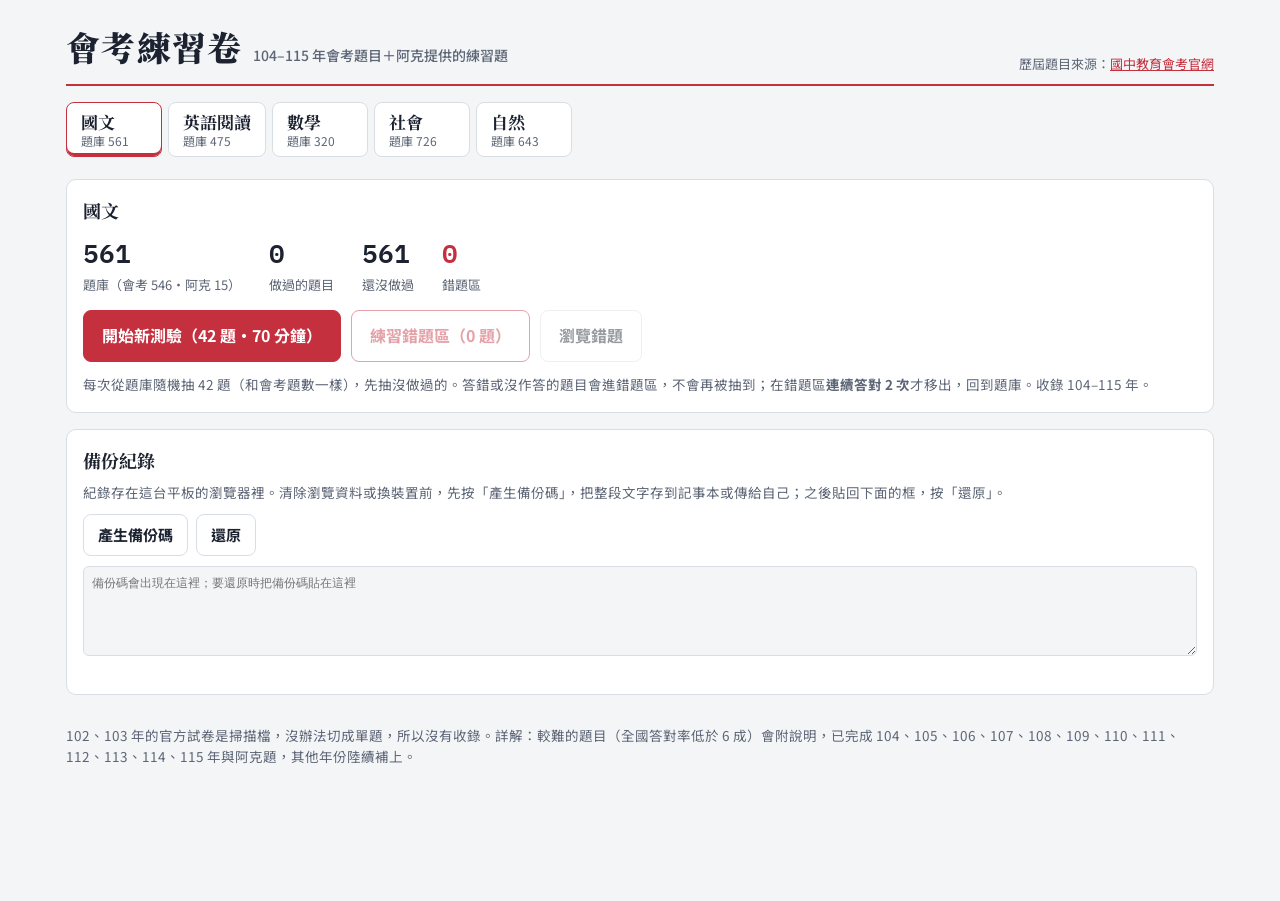
==== commit 17bd65ac: "Add 104 explanations (hard questions) Co-Authored-By: Claude Sonnet 5.5 <noreply@anthropic.com>" ====
--- a/docs/index.html
+++ b/docs/index.html
@@ -161,7 +161,7 @@
 </section>
 </div>
 
-<script id="bankdata" type="application/json">{"bank":{"chinese":[{"id":"104-chinese-1","y":"104","n":1,"img":"104_chinese_q01","pk":"104_chinese","ans":"D"},{"id":"104-chinese-2","y":"104","n":2,"img":"104_chinese_q02","pk":"104_chinese","ans":"D"},{"id":"104-chinese-3","y":"104","n":3,"img":"104_chinese_q03","pk":"104_chinese","ans":"B"},{"id":"104-chinese-4","y":"104","n":4,"img":"104_chinese_q04","pk":"104_chinese","ans":"A"},{"id":"104-chinese-5","y":"104","n":5,"img":"104_chinese_q05","pk":"104_chinese","ans":"C"},{"id":"104-chinese-6","y":"104","n":6,"img":"104_chinese_q06","pk":"104_chinese","ans":"B"},{"id":"104-chinese-7","y":"104","n":7,"img":"104_chinese_q07","pk":"104_chinese","ans":"A"},{"id":"104-chinese-8","y":"104","n":8,"img":"104_chinese_q08","pk":"104_chinese","ans":"A"},{"id":"104-chinese-9","y":"104","n":9,"img":"104_chinese_q09","pk":"104_chinese","ans":"D"},{"id":"104-chinese-10","y":"104","n":10,"img":"104_chinese_q10","pk":"104_chinese","ans":"D"},{"id":"104-chinese-11","y":"104","n":11,"img":"104_chinese_q11","pk":"104_chinese","ans":"A"},{"id":"104-chinese-12","y":"104","n":12,"img":"104_chinese_q12","pk":"104_chinese","ans":"C"},{"id":"104-chinese-13","y":"104","n":13,"img":"104_chinese_q13","pk":"104_chinese","ans":"C"},{"id":"104-chinese-14","y":"104","n":14,"img":"104_chinese_q14","pk":"104_chinese","ans":"D"},{"id":"104-chinese-15","y":"104","n":15,"img":"104_chinese_q15","pk":"104_chinese","ans":"A"},{"id":"104-chinese-16","y":"104","n":16,"img":"104_chinese_q16","pk":"104_chinese","ans":"C"},{"id":"104-chinese-17","y":"104","n":17,"img":"104_chinese_q17","pk":"104_chinese","ans":"C"},{"id":"104-chinese-18","y":"104","n":18,"img":"104_chinese_q18","pk":"104_chinese","ans":"C"},{"id":"104-chinese-19","y":"104","n":19,"img":"104_chinese_q19","pk":"104_chinese","ans":"B"},{"id":"104-chinese-20","y":"104","n":20,"img":"104_chinese_q20","pk":"104_chinese","ans":"C"},{"id":"104-chinese-21","y":"104","n":21,"img":"104_chinese_q21","pk":"104_chinese","ans":"A"},{"id":"104-chinese-22","y":"104","n":22,"img":"104_chinese_q22","pk":"104_chinese","ans":"A"},{"id":"104-chinese-23","y":"104","n":23,"img":"104_chinese_q23","pk":"104_chinese","ans":"B"},{"id":"104-chinese-24","y":"104","n":24,"img":"104_chinese_q24","pk":"104_chinese","ans":"B"},{"id":"104-chinese-25","y":"104","n":25,"img":"104_chinese_q25","pk":"104_chinese","ans":"A"},{"id":"104-chinese-26","y":"104","n":26,"img":"104_chinese_q26","pk":"104_chinese","ans":"B"},{"id":"104-chinese-27","y":"104","n":27,"img":"104_chinese_q27","pk":"104_chinese","ans":"D"},{"id":"104-chinese-28","y":"104","n":28,"img":"104_chinese_q28","pk":"104_chinese","ans":"D"},{"id":"104-chinese-29","y":"104","n":29,"img":"104_chinese_q29","pk":"104_chinese","ans":"D"},{"id":"104-chinese-30","y":"104","n":30,"img":"104_chinese_q30","pk":"104_chinese","ans":"B"},{"id":"104-chinese-31","y":"104","n":31,"img":"104_chinese_q31","pk":"104_chinese","ans":"C"},{"id":"104-chinese-32","y":"104","n":32,"img":"104_chinese_q32","pk":"104_chinese","ans":"C"},{"id":"104-chinese-33","y":"104","n":33,"img":"104_chinese_q33","pk":"104_chinese","ans":"D"},{"id":"104-chinese-34","y":"104","n":34,"img":"104_chinese_q34","pk":"104_chinese","ans":"A","pimg":"104_chinese_p34","grp":"104-chinese-34～35"},{"id":"104-chinese-35","y":"104","n":35,"img":"104_chinese_q35","pk":"104_chinese","ans":"B","pimg":"104_chinese_p34","grp":"104-chinese-34～35"},{"id":"104-chinese-36","y":"104","n":36,"img":"104_chinese_q36","pk":"104_chinese","ans":"A","pimg":"104_chinese_p36","grp":"104-chinese-36～37"},{"id":"104-chinese-37","y":"104","n":37,"img":"104_chinese_q37","pk":"104_chinese","ans":"C","pimg":"104_chinese_p36","grp":"104-chinese-36～37"},{"id":"104-chinese-38","y":"104","n":38,"img":"104_chinese_q38","pk":"104_chinese","ans":"C","pimg":"104_chinese_p38","grp":"104-chinese-38～39"},{"id":"104-chinese-39","y":"104","n":39,"img":"104_chinese_q39","pk":"104_chinese","ans":"C","pimg":"104_chinese_p38","grp":"104-chinese-38～39"},{"id":"104-chinese-40","y":"104","n":40,"img":"104_chinese_q40","pk":"104_chinese","ans":"D","pimg":"104_chinese_p40","grp":"104-chinese-40～42"},{"id":"104-chinese-41","y":"104","n":41,"img":"104_chinese_q41","pk":"104_chinese","ans":"B","pimg":"104_chinese_p40","grp":"104-chinese-40～42"},{"id":"104-chinese-42","y":"104","n":42,"img":"104_chinese_q42","pk":"104_chinese","ans":"D","pimg":"104_chinese_p40","grp":"104-chinese-40～42"},{"id":"104-chinese-43","y":"104","n":43,"img":"104_chinese_q43","pk":"104_chinese","ans":"B","pimg":"104_chinese_p43","grp":"104-chinese-43～44"},{"id":"104-chinese-44","y":"104","n":44,"img":"104_chinese_q44","pk":"104_chinese","ans":"D","pimg":"104_chinese_p43","grp":"104-chinese-43～44"},{"id":"104-chinese-45","y":"104","n":45,"img":"104_chinese_q45","pk":"104_chinese","ans":"D","pimg":"104_chinese_p45","grp":"104-chinese-45～46"},{"id":"104-chinese-46","y":"104","n":46,"img":"104_chinese_q46","pk":"104_chinese","ans":"B","pimg":"104_chinese_p45","grp":"104-chinese-45～46"},{"id":"104-chinese-47","y":"104","n":47,"img":"104_chinese_q47","pk":"104_chinese","ans":"C","pimg":"104_chinese_p47","grp":"104-chinese-47～48"},{"id":"104-chinese-48","y":"104","n":48,"img":"104_chinese_q48","pk":"104_chinese","ans":"B","pimg":"104_chinese_p47","grp":"104-chinese-47～48"},{"id":"105-chinese-1","y":"105","n":1,"img":"105_chinese_q01","pk":"105_chinese","ans":"D","exp":"鉛塊又重又沉，比喻心情被壓得喘不過氣。句中「悔恨」「未能善加運用時間」表示心裡有負擔、壓力大，所以是沉重。(A)煩躁是心緒不寧，(C)麻木是沒有感覺，都不是被壓住的感受。"},{"id":"105-chinese-2","y":"105","n":2,"img":"105_chinese_q02","pk":"105_chinese","ans":"B","exp":"「不能永遠以它為範本」是說不可一直模仿前人，要有自己的創新。(A)講鑑賞力，(C)說價值減損，(D)說崇拜妨礙超越，都沒有「求新而不模仿」的意思。"},{"id":"105-chinese-3","y":"105","n":3,"img":"105_chinese_q03","pk":"105_chinese","ans":"C"},{"id":"105-chinese-4","y":"105","n":4,"img":"105_chinese_q04","pk":"105_chinese","ans":"A"},{"id":"105-chinese-5","y":"105","n":5,"img":"105_chinese_q05","pk":"105_chinese","ans":"D","exp":"逐項查音：(A)娩ㄇㄧㄢˇ、挽ㄨㄢˇ；(B)唆ㄙㄨㄛ、弩ㄋㄨˇ；(C)贗ㄧㄢˋ、膺ㄧㄥ；(D)躊、籌都讀ㄔㄡˊ，讀音相同。"},{"id":"105-chinese-6","y":"105","n":6,"img":"105_chinese_q06","pk":"105_chinese","ans":"B","exp":"「不分軒輊」指雙方差不多；「望其項背」指勉強還能看見對方的背影，只追得上一點；「望塵莫及」指差太遠，追趕不上。依句意：功力差不多→不分軒輊，比思恩略遜→望其項背，比蔚然差太遠→望塵莫及。"},{"id":"105-chinese-7","y":"105","n":7,"img":"105_chinese_q07","pk":"105_chinese","ans":"B","exp":"(A)(C)(D)中都是哆啦A夢要帶大雄去遊未來世界；(B)引號中的「他」指的是另一個人，不是哆啦A夢自己，所以含意與其他三句差最多。"},{"id":"105-chinese-8","y":"105","n":8,"img":"105_chinese_q08","pk":"105_chinese","ans":"B","exp":"這段話說東西的主人會一代代更換，沒有人能永遠擁有，也就是事過境遷，東西不會永遠屬於同一個人。(B)「物難久持」最貼近。(C)(D)談的是如何對待或使用物品，與「換主人」無關。"},{"id":"105-chinese-9","y":"105","n":9,"img":"105_chinese_q09","pk":"105_chinese","ans":"C"},{"id":"105-chinese-10","y":"105","n":10,"img":"105_chinese_q10","pk":"105_chinese","ans":"D"},{"id":"105-chinese-11","y":"105","n":11,"img":"105_chinese_q11","pk":"105_chinese","ans":"C"},{"id":"105-chinese-12","y":"105","n":12,"img":"105_chinese_q12","pk":"105_chinese","ans":"A"},{"id":"105-chinese-13","y":"105","n":13,"img":"105_chinese_q13","pk":"105_chinese","ans":"A","exp":"「悲傷再不過的語言」是說「氣候變遷」這個詞已成為令人憂慮的話題，表示問題嚴重、已構成威脅。(B)(C)(D)在文中都沒有提到責任、對策或使人悲觀。"},{"id":"105-chinese-14","y":"105","n":14,"img":"105_chinese_q14","pk":"105_chinese","ans":"D","exp":"(A)「全盤托出」是把事情完全說出來，不是用盡力量；(B)「貽笑大方」是自謙作品會被內行人見笑，不能說「不吝」；(C)「移樽就教」是帶著酒杯主動向人請教，孟母搬家應是「孟母三遷」。(D)「破格錄用」指不拘常規錄取人才，用得恰當。"},{"id":"105-chinese-15","y":"105","n":15,"img":"105_chinese_q15","pk":"105_chinese","ans":"B","exp":"這段話開頭就說留名要「以其道得之」，也就是用正當的方式，後面的「成名要拿出最好的一面」是進一步說明。(A)只是前半句；(C)(D)文中沒有這樣的重點。"},{"id":"105-chinese-16","y":"105","n":16,"img":"105_chinese_q16","pk":"105_chinese","ans":"C"},{"id":"105-chinese-17","y":"105","n":17,"img":"105_chinese_q17","pk":"105_chinese","ans":"A","exp":"(A)「眾望所歸」的匾額送到花輪辦公室，表示他投身政壇；(B)「弄璋之喜」是生男孩，不是生女兒；(C)「喬遷」是搬家，「于歸」是出嫁；(D)「廣栽桃李」「杏壇」指教書育才，丸尾是老師，不是醫生。"},{"id":"105-chinese-18","y":"105","n":18,"img":"105_chinese_q18","pk":"105_chinese","ans":"D","exp":"(A)「朦朧」與「清晰」矛盾；(B)因果顛倒，應是潦倒是騰達所致；(C)「通宵長談」後應是天亮，不能說「入暮」；(D)語意通順，沒有語病。"},{"id":"105-chinese-19","y":"105","n":19,"img":"105_chinese_q19","pk":"105_chinese","ans":"D","exp":"柏樹在北風下仍堅挺，象徵節操；北風、冰霜象徵逆境與磨難；陽和指和暖的春光，象徵轉好的境況。(A)北風不是疑慮；(B)柏樹不是國運；(C)冰霜不是隱逸的心志。"},{"id":"105-chinese-20","y":"105","n":20,"img":"105_chinese_q20","pk":"105_chinese","ans":"D","exp":"文中提到曹家得勢是因曹寅自小為康熙伴讀，也提到曹寅的身世和康熙、雍正對曹家的態度，但沒有說曹雪芹自己世襲官職的經歷，只提到他的祖先。"},{"id":"105-chinese-21","y":"105","n":21,"img":"105_chinese_q21","pk":"105_chinese","ans":"A","exp":"空格前說詩人享盡田莊的價值，農夫卻只看到他吃了幾個野蘋果，空格後接「用那不可見而又最優美的籬笆把田莊圍起來」，主詞仍是詩人，指詩人已把田莊寫成詩。(B)主詞變成農人，不合文意。"},{"id":"105-chinese-22","y":"105","n":22,"img":"105_chinese_q22","pk":"105_chinese","ans":"D","exp":"朱熹只說古人為學的次第，《大學》是入門，其次是《論》《孟》。(A)(B)(C)的成書年代、深奧程度、思想源流，文中都沒有提到。"},{"id":"105-chinese-23","y":"105","n":23,"img":"105_chinese_q23","pk":"105_chinese","ans":"B","exp":"「戎」與「戒」字形相近，「赴戎機」誤寫成「赴戒機」是形近而誤。(A)「易」與「益」、(C)「搗」與「倒」是讀音相近的錯字。"},{"id":"105-chinese-24","y":"105","n":24,"img":"105_chinese_q24","pk":"105_chinese","ans":"C","exp":"題目的「令名」意思是美好的名聲，「令」是美好。(C)「令望」是美好的聲望，意義相同；(A)是法令，(B)是命令，(D)是使、讓。"},{"id":"105-chinese-25","y":"105","n":25,"img":"105_chinese_q25","pk":"105_chinese","ans":"B","exp":"(A)拋磚引玉、(C)錯愛、(D)鵝毛都是謙稱自己；(B)「青眼有加」是稱讚對方看重自己，不是自謙，所以沒有自謙的含意。"},{"id":"105-chinese-26","y":"105","n":26,"img":"105_chinese_q26","pk":"105_chinese","ans":"C","exp":"①②④是用來支持論點的例證，③「因此……武俠小說是男權的文化幫兇」前面有「因此」，是根據證據推出的結論，才是作者想陳述的論點。"},{"id":"105-chinese-27","y":"105","n":27,"img":"105_chinese_q27","pk":"105_chinese","ans":"C","exp":"這闋詞說不必斤斤計較，要面對清風明月、喝美酒享受當下，是豁達自適、及時行樂。(A)(D)是憂患意識，(B)是出世求仙，都不符合。"},{"id":"105-chinese-28","y":"105","n":28,"img":"105_chinese_q28","pk":"105_chinese","ans":"A","exp":"對聯上聯貼右邊、下聯貼左邊，上聯結尾是仄聲，下聯結尾是平聲。(乙)在左邊是下聯，要選結尾為平聲的「清樽日月長」；(B)(C)(D)結尾「大」「解」「里」都是仄聲，是上聯。"},{"id":"105-chinese-29","y":"105","n":29,"img":"105_chinese_q29","pk":"105_chinese","ans":"B","exp":"文中說百貨公司的母親節是商業促銷，並諷刺政客、高官只在選舉時想到婦幼，但沒有說每個人都需要被提醒才知道感恩，(B)不符文意。(A)(C)(D)都與文意相符。"},{"id":"105-chinese-30","y":"105","n":30,"img":"105_chinese_q30","pk":"105_chinese","ans":"A","exp":"這段文字說好文章要做到：明白妥當的道理、布置取捨、繁簡得宜、用辭雅正，是在說明好文章需具備的條件。(B)(C)(D)都沒有談到創作步驟或古今文章樣貌。"},{"id":"105-chinese-31","y":"105","n":31,"img":"105_chinese_q31","pk":"105_chinese","ans":"B"},{"id":"105-chinese-32","y":"105","n":32,"img":"105_chinese_q32","pk":"105_chinese","ans":"B","exp":"文中說蔡君謨替歐陽脩的〈集古錄目序〉刻石，歐陽脩因此送他筆、筆格、茶、泉水等物當作潤筆，也就是酬謝。(A)(C)(D)都不是原文的意思。"},{"id":"105-chinese-33","y":"105","n":33,"img":"105_chinese_q33","pk":"105_chinese","ans":"B","exp":"鹽商宴請的菜色表面清淡，其實魚只取一小部分、食材名貴刁鑽，可見清淡之中藏著奢華，(B)最貼切。(A)(C)(D)都在稱讚清淡或批評奢華，與「表面清淡實則豪奢」不符。"},{"id":"105-chinese-34","y":"105","n":34,"img":"105_chinese_q34","pk":"105_chinese","ans":"D","exp":"文中說廉頗的仇人郭開用金子買通使者，要他毀謗廉頗，使者回報「三遺矢」，趙王才認為他老而不召。(B)老態並非真正原因；(A)(C)文中沒有提到。"},{"id":"105-chinese-35","y":"105","n":35,"img":"105_chinese_q35","pk":"105_chinese","ans":"A","exp":"詩中說畫家不了解漁家的辛苦，只把寒夜捕魚畫成漂亮的〈寒江釣雪圖〉，表達作者對漁民疾苦的關切同情。(C)(D)說畫家了解或欣賞，與「不解漁家苦」相反。"},{"id":"105-chinese-36","y":"105","n":36,"img":"105_chinese_q36","pk":"105_chinese","ans":"D","pimg":"105_chinese_p36","grp":"105-chinese-36～37","exp":"文末寫詹氏想起年輕時為了排隊挑水，讓剛會爬行的素娥靠近油燈而成殘疾，所以流淚是想到自己育女疏失。(A)拿藥是為旅途準備；(B)她是想幫忙；(C)寄居是為分擔照顧殘障的女兒。"},{"id":"105-chinese-37","y":"105","n":37,"img":"105_chinese_q37","pk":"105_chinese","ans":"B","pimg":"105_chinese_p36","grp":"105-chinese-36～37","exp":"素娥「不忍她的老母年老還要去做那些像傭婦的事」，對母親有心疼，因此是心疼母親一生操勞。(A)(C)(D)文中都沒有這樣的意思。"},{"id":"105-chinese-38","y":"105","n":38,"img":"105_chinese_q38","pk":"105_chinese","ans":"D","pimg":"105_chinese_p38","grp":"105-chinese-38～39","exp":"(A)參觀要預約，整理青苔是工作人員的事；(B)京都寺廟有唐宋風格；(C)十七處文化景觀中有十三處是佛寺，不是十七處佛寺。(D)保留區內新建、改建、開墾等都要經過許可，與文意相符。"},{"id":"105-chinese-39","y":"105","n":39,"img":"105_chinese_q39","pk":"105_chinese","ans":"C","pimg":"105_chinese_p38","grp":"105-chinese-38～39","exp":"文中說京都佛寺有濃濃唐宋風格並保留木色，中國近代寺廟才上紅漆，所以無法推出唐宋佛寺多為紅漆黑瓦。(A)可由印度式微推知，(B)(D)文中也有提到。"},{"id":"105-chinese-40","y":"105","n":40,"img":"105_chinese_q40","pk":"105_chinese","ans":"A","pimg":"105_chinese_p40","grp":"105-chinese-40～41","exp":"先用乙說明原始燒烤與現代社會有矛盾，再用甲說明燒烤的壞處，最後丙以「可是」轉折，說燒烤仍迷人，銜接首尾，順序為乙→甲→丙。"},{"id":"105-chinese-41","y":"105","n":41,"img":"105_chinese_q41","pk":"105_chinese","ans":"A","pimg":"105_chinese_p40","grp":"105-chinese-40～41"},{"id":"105-chinese-42","y":"105","n":42,"img":"105_chinese_q42","pk":"105_chinese","ans":"A","pimg":"105_chinese_p42","grp":"105-chinese-42～44","exp":"(A)①寫小河乾枯，作者驚愕又失落；(B)②寫小河像一股水聲流入大海、在歲月中流失，不是依戀離去；(C)③是比喻昔日美好消失；(D)④是期待小河復甦。"},{"id":"105-chinese-43","y":"105","n":43,"img":"105_chinese_q43","pk":"105_chinese","ans":"D","pimg":"105_chinese_p42","grp":"105-chinese-42～44","exp":"(A)天氣變化不是暗示人生無常；(B)文中沒有議論探討原因；(C)文中沒有細寫童年盛景；(D)文章用「我站著」的獨白方式，把所見所思所感一一道出。"},{"id":"105-chinese-44","y":"105","n":44,"img":"105_chinese_q44","pk":"105_chinese","ans":"A","pimg":"105_chinese_p42","grp":"105-chinese-42～44"},{"id":"105-chinese-45","y":"105","n":45,"img":"105_chinese_q45","pk":"105_chinese","ans":"C","pimg":"105_chinese_p45","grp":"105-chinese-45～46","exp":"廚娘說扇墜是在黃花魚肚中找到的，可以證明扇墜曾掉進水裡。(A)是皇帝的舊物被尋回，不是特意奉還；(B)是高宗召問；(D)廚娘是賣給提籃人，不是直接賣給鋪家。"},{"id":"105-chinese-46","y":"105","n":46,"img":"105_chinese_q46","pk":"105_chinese","ans":"C","pimg":"105_chinese_p45","grp":"105-chinese-45～46","exp":"文章從扇墜遺失，逐層追問張循王、鋪家、提籃人、廚娘，才找到源頭，像抽絲剝繭層層鋪敘。(A)沒有凸顯所有人物個性；(B)沒有勸世的意思；(D)結尾已寫明賞賜。"},{"id":"105-chinese-47","y":"105","n":47,"img":"105_chinese_q47","pk":"105_chinese","ans":"D","pimg":"105_chinese_p47","grp":"105-chinese-47～48","exp":"「工多而用寡」的主語是篆文，「乃變篆籀之體為隸書」的主語是次仲，「三徵入秦」的主語是始皇，「落二翮於峰巒」的主語是大鳥。(D)正確。"},{"id":"105-chinese-48","y":"105","n":48,"img":"105_chinese_q48","pk":"105_chinese","ans":"C","pimg":"105_chinese_p47","grp":"105-chinese-47～48","exp":"(A)次仲是因為不恭敬被始皇下令送押；(B)次仲化為大鳥飛走，不是始皇急功好利所致；(D)大翮、小翮是次仲化鳥落下的羽毛，不是箭。(C)次仲把篆籀改為隸書，方便世人使用。"},{"id":"106-chinese-1","y":"106","n":1,"img":"106_chinese_q01","pk":"106_chinese","ans":"B"},{"id":"106-chinese-2","y":"106","n":2,"img":"106_chinese_q02","pk":"106_chinese","ans":"D"},{"id":"106-chinese-3","y":"106","n":3,"img":"106_chinese_q03","pk":"106_chinese","ans":"C","exp":"要注意兩個詞語的意思有沒有放反。(A)應是「無限」暢飲、「無線」上網；(B)應是「身手」矯捷、「身首」異處；(D)應是「權力」再大、侵犯他人的「權利」。(C)「報仇」與「報酬」的用法都正確。"},{"id":"106-chinese-4","y":"106","n":4,"img":"106_chinese_q04","pk":"106_chinese","ans":"C"},{"id":"106-chinese-5","y":"106","n":5,"img":"106_chinese_q05","pk":"106_chinese","ans":"A"},{"id":"106-chinese-6","y":"106","n":6,"img":"106_chinese_q06","pk":"106_chinese","ans":"C"},{"id":"106-chinese-7","y":"106","n":7,"img":"106_chinese_q07","pk":"106_chinese","ans":"C","exp":"作者本來想去獅頭山、貢丸湯卻不能盡如人意，意外逛到城隍廟反而有驚喜，所以結論是不必強求，順其自然就會有收穫。(A)(B)文中沒有談到等待或準備；(D)「但求無愧我心」也不是文中的重點。"},{"id":"106-chinese-8","y":"106","n":8,"img":"106_chinese_q08","pk":"106_chinese","ans":"B","exp":"用字精簡是指沒有多餘重複的字。(A)「好比像似」、(C)「似乎像是」、(D)「彷若…一般似的」都把意思相同的詞疊在一起；(B)「彷彿」只用一次，最簡潔。"},{"id":"106-chinese-9","y":"106","n":9,"img":"106_chinese_q09","pk":"106_chinese","ans":"D","exp":"指事字是用符號指出事物的某個部位。「末」是在「木」的上端加一橫，表示樹梢。(A)肉、(B)山、(C)牛都是依照物體的形狀畫出來，屬於象形字。"},{"id":"106-chinese-10","y":"106","n":10,"img":"106_chinese_q10","pk":"106_chinese","ans":"D"},{"id":"106-chinese-11","y":"106","n":11,"img":"106_chinese_q11","pk":"106_chinese","ans":"A"},{"id":"106-chinese-12","y":"106","n":12,"img":"106_chinese_q12","pk":"106_chinese","ans":"A"},{"id":"106-chinese-13","y":"106","n":13,"img":"106_chinese_q13","pk":"106_chinese","ans":"D","exp":"曾國藩說自己每天稍有空閒，就把從前喜愛的班固、司馬遷、韓愈、歐陽脩的文章拿來溫習，用來修養心神。(A)並不是與舊友切磋；(B)是溫習不是仿效寫作；(C)「此念久廢」，表示戎馬時已放下著述。"},{"id":"106-chinese-14","y":"106","n":14,"img":"106_chinese_q14","pk":"106_chinese","ans":"A"},{"id":"106-chinese-15","y":"106","n":15,"img":"106_chinese_q15","pk":"106_chinese","ans":"B","exp":"第二句意思是：眾人都去欣賞荷花（芙蓮），隨他們去吧，自有隱居高潔的人欣賞我這冷淡的秋花。這正是不隨流俗、終能得到知音賞識的想法。(A)只寫秋花的冷淡；(C)(D)是寫寂寞的景色與女子的樣子。"},{"id":"106-chinese-16","y":"106","n":16,"img":"106_chinese_q16","pk":"106_chinese","ans":"C","exp":"題目是用具體的「醇酒」比喻抽象的「友情」。(C)用具體的「衰老的獸」比喻抽象的「孤獨」，方式相同。(A)(B)(D)的被比喻對象，繁花、亂雲等，本來就是具體事物，不是抽象概念。"},{"id":"106-chinese-17","y":"106","n":17,"img":"106_chinese_q17","pk":"106_chinese","ans":"C","exp":"迂公聽到客人說馬肝有毒時就笑他說謊，所以原本是不相信的。(A)食馬肝而死的是文成，不是漢武帝；(B)客人只是開玩笑；(D)馬是因為被割掉肝才死，不能證明馬肝有毒。"},{"id":"106-chinese-18","y":"106","n":18,"img":"106_chinese_q18","pk":"106_chinese","ans":"B"},{"id":"106-chinese-19","y":"106","n":19,"img":"106_chinese_q19","pk":"106_chinese","ans":"B","exp":"第一格在「生理層面」後面，接的是對這個層面的解釋說明，用破折號最恰當。第二格前後是「即將往生」和「面臨生命最後一段歲月」兩個並列的詞語，用頓號隔開；整段是疑問與說明，不適合用刪節號、分號或冒號。"},{"id":"106-chinese-20","y":"106","n":20,"img":"106_chinese_q20","pk":"106_chinese","ans":"B","exp":"(A)應是「不脛而走」；(C)應是「不同凡響」；(D)應是「不知所措」。(B)「功虧一簣」寫法正確，意思是只差一點就成功卻失敗。"},{"id":"106-chinese-21","y":"106","n":21,"img":"106_chinese_q21","pk":"106_chinese","ans":"C"},{"id":"106-chinese-22","y":"106","n":22,"img":"106_chinese_q22","pk":"106_chinese","ans":"A","exp":"句意是：幾乎每個人都羨慕過別人，也幾乎每個人都被羨慕過，只有少數人沒被羨慕。所以羨慕別人的人接近百分之百，被羨慕的人也占絕大多數。(B)(D)出現不少「不羨慕別人」的人，不符「沒有人」；(C)不被羨慕的人佔了六成多，不是少數。"},{"id":"106-chinese-23","y":"106","n":23,"img":"106_chinese_q23","pk":"106_chinese","ans":"C"},{"id":"106-chinese-24","y":"106","n":24,"img":"106_chinese_q24","pk":"106_chinese","ans":"B","exp":"直式信封的規矩是：右欄寫收信人的地址，左欄寫寄信人的地址。這封信是臺北的王小姐寄給高雄的陳先生，但圖中右欄寫臺北、左欄寫高雄，位置放反了，應該對調。"},{"id":"106-chinese-25","y":"106","n":25,"img":"106_chinese_q25","pk":"106_chinese","ans":"D","exp":"「如期完成」的「如」是依照、按照的意思。(D)「有不如法者」是不依照法令的人，意思相同。(A)是到、去；(B)是比得上；(C)是好像。"},{"id":"106-chinese-26","y":"106","n":26,"img":"106_chinese_q26","pk":"106_chinese","ans":"A"},{"id":"106-chinese-27","y":"106","n":27,"img":"106_chinese_q27","pk":"106_chinese","ans":"B","exp":"「昂首」是抬頭向上看，但深淵在腳下，應該是「俯首」或「低頭」往下看，所以(B)有語病。其他三句用語都通順。"},{"id":"106-chinese-28","y":"106","n":28,"img":"106_chinese_q28","pk":"106_chinese","ans":"D","exp":"(D)兩個「荷」都讀ㄏㄜˋ，意思是承擔、扛著。(A)「上」讀ㄕㄤˋ和ㄕㄤˇ；(B)「倔強」讀ㄐㄩㄝˊ ㄐㄧㄤˋ，「強弩之末」讀ㄑㄧㄤˊ；(C)「伺機」讀ㄙˋ，「伺候」讀ㄘˋ。"},{"id":"106-chinese-29","y":"106","n":29,"img":"106_chinese_q29","pk":"106_chinese","ans":"C","exp":"(C)前句寫讀書沒完沒了，後句說不如出去尋春，是把兩件事互相比較。(A)是兩種享受並列，不是因果；(B)是孩子誤以為下雨，是因果不是假設；(D)是拿梅和雪互相比較，一個白、一個香，不是層層遞進。"},{"id":"106-chinese-30","y":"106","n":30,"img":"106_chinese_q30","pk":"106_chinese","ans":"C"},{"id":"106-chinese-31","y":"106","n":31,"img":"106_chinese_q31","pk":"106_chinese","ans":"A"},{"id":"106-chinese-32","y":"106","n":32,"img":"106_chinese_q32","pk":"106_chinese","ans":"A"},{"id":"106-chinese-33","y":"106","n":33,"img":"106_chinese_q33","pk":"106_chinese","ans":"D"},{"id":"106-chinese-34","y":"106","n":34,"img":"106_chinese_q34","pk":"106_chinese","ans":"C","exp":"(C)「如數家珍」形容對事物非常熟悉，用得正確。(A)「殊途同歸」指方法不同而結果相同，不能用來說大家各自回家；(B)「如喪考妣」形容像父母去世般悲痛，不適合用在已過世的母親身上；(D)雙胞胎本來就是兄弟，不必用「情同手足」。"},{"id":"106-chinese-35","y":"106","n":35,"img":"106_chinese_q35","pk":"106_chinese","ans":"B","pimg":"106_chinese_p35","grp":"106-chinese-35～36"},{"id":"106-chinese-36","y":"106","n":36,"img":"106_chinese_q36","pk":"106_chinese","ans":"A","pimg":"106_chinese_p35","grp":"106-chinese-35～36","exp":"文章是在說ADHD的特質可能源自遠古狩獵生活，並引述學者看法，最後希望從不同角度看待、讓教育制度包容。完全沒有談到要培養多元能力來順應社會趨勢，所以(A)最不相關。"},{"id":"106-chinese-37","y":"106","n":37,"img":"106_chinese_q37","pk":"106_chinese","ans":"C","pimg":"106_chinese_p37","grp":"106-chinese-37～38","exp":"文中說男子要先成功出草、獵回人頭，才能紋面成為成年男子，所以紋面時任務已經完成。(C)說「為即將執行出草任務而期待」與文意不合，不可能是他心情澎湃的原因。"},{"id":"106-chinese-38","y":"106","n":38,"img":"106_chinese_q38","pk":"106_chinese","ans":"D","pimg":"106_chinese_p37","grp":"106-chinese-37～38"},{"id":"106-chinese-39","y":"106","n":39,"img":"106_chinese_q39","pk":"106_chinese","ans":"B","pimg":"106_chinese_p39","grp":"106-chinese-39～40"},{"id":"106-chinese-40","y":"106","n":40,"img":"106_chinese_q40","pk":"106_chinese","ans":"D","pimg":"106_chinese_p39","grp":"106-chinese-39～40","exp":"文章依序從建安、唐代、五代說到北宋，講社會組織與文人生活如何改變文風，是按朝代先後論述。(A)並非拿唐和五代對比；(B)沒有空間描寫；(C)李白、杜甫是用來說明文人當門客、作客的情形，不是談科舉。"},{"id":"106-chinese-41","y":"106","n":41,"img":"106_chinese_q41","pk":"106_chinese","ans":"A","pimg":"106_chinese_p41","grp":"106-chinese-41～42"},{"id":"106-chinese-42","y":"106","n":42,"img":"106_chinese_q42","pk":"106_chinese","ans":"B","pimg":"106_chinese_p41","grp":"106-chinese-41～42"},{"id":"106-chinese-43","y":"106","n":43,"img":"106_chinese_q43","pk":"106_chinese","ans":"A","pimg":"106_chinese_p43","grp":"106-chinese-43～44"},{"id":"106-chinese-44","y":"106","n":44,"img":"106_chinese_q44","pk":"106_chinese","ans":"D","pimg":"106_chinese_p43","grp":"106-chinese-43～44","exp":"文中說火山灰顆粒大小恰好讓紅光不易通過，月光才偏藍，可見顆粒大小會影響月亮的顏色。(A)報導日期2015年7月29日是星期三；(B)月亮周期約29.5天，二月最多29天，不會有兩次滿月；(C)「月亮錯覺」是看起來又大又圓，和藍月無關。"},{"id":"106-chinese-45","y":"106","n":45,"img":"106_chinese_q45","pk":"106_chinese","ans":"B","pimg":"106_chinese_p45","grp":"106-chinese-45～46","exp":"「巡撫河南」的「巡撫」原是官名，這裡當動詞用，指擔任巡撫。(B)「肩」本是名詞，這裡當動詞，指承擔。兩者都是名詞活用為動詞。(A)(C)的「燭」「頰」仍是名詞；(D)「為」是介詞。"},{"id":"106-chinese-46","y":"106","n":46,"img":"106_chinese_q46","pk":"106_chinese","ans":"A","pimg":"106_chinese_p45","grp":"106-chinese-45～46"},{"id":"106-chinese-47","y":"106","n":47,"img":"106_chinese_q47","pk":"106_chinese","ans":"D","pimg":"106_chinese_p47","grp":"106-chinese-47～48"},{"id":"106-chinese-48","y":"106","n":48,"img":"106_chinese_q48","pk":"106_chinese","ans":"B","pimg":"106_chinese_p47","grp":"106-chinese-47～48","exp":"(B)甲詩重複「扶桑」，乙詩重複「楊」字，增加節奏感。(A)甲詩第一句就點出目的地扶桑；(C)兩首詩的虛實安排與此敘述不符；(D)甲詩的一、二、四句（中、東、風）也押韻。"},{"id":"107-chinese-1","y":"107","n":1,"img":"107_chinese_q01","pk":"107_chinese","ans":"C"},{"id":"107-chinese-2","y":"107","n":2,"img":"107_chinese_q02","pk":"107_chinese","ans":"B","exp":"「只要…才…」不是搭配，「只要」應配「就」；(C)「與其…反而」應改成「與其…不如」；(D)「更何況」要用在「連…都…，更何況…」，這裡不通。(B)「即使…也…」是正確的讓步用法。"},{"id":"107-chinese-3","y":"107","n":3,"img":"107_chinese_q03","pk":"107_chinese","ans":"A","exp":"情書要稱對方「倩影」；對別人稱自己的父親用「家父」；「作繭自縛」指自己害自己，符合責罵自己的語氣。(B)(D)「先母」「先嚴」是稱已去世的親人；(C)「龍顏」是指帝王的臉。"},{"id":"107-chinese-4","y":"107","n":4,"img":"107_chinese_q04","pk":"107_chinese","ans":"D"},{"id":"107-chinese-5","y":"107","n":5,"img":"107_chinese_q05","pk":"107_chinese","ans":"A"},{"id":"107-chinese-6","y":"107","n":6,"img":"107_chinese_q06","pk":"107_chinese","ans":"B"},{"id":"107-chinese-7","y":"107","n":7,"img":"107_chinese_q07","pk":"107_chinese","ans":"D","exp":"這段先談偶像用浮濫口語、「不行」包辦所有感覺，最後擔心世界的細緻處會消失，主旨是語言粗俗化會影響我們看世界的方式。(B)只說媒體注意到，沒談到後果；(C)與內容無關。"},{"id":"107-chinese-8","y":"107","n":8,"img":"107_chinese_q08","pk":"107_chinese","ans":"A"},{"id":"107-chinese-9","y":"107","n":9,"img":"107_chinese_q09","pk":"107_chinese","ans":"C","exp":"水濁時營養鹽多，植物性浮游生物多，動物性浮游生物和小魚、大魚也跟著多，所以浮游生物多的水域魚類較容易生存。(A)混濁時營養鹽多，大魚反而增加；(B)清澈時營養鹽少，浮游生物少；(D)動物性靠植物性維生，兩者成正比。"},{"id":"107-chinese-10","y":"107","n":10,"img":"107_chinese_q10","pk":"107_chinese","ans":"A"},{"id":"107-chinese-11","y":"107","n":11,"img":"107_chinese_q11","pk":"107_chinese","ans":"B","exp":"「浮沉」官海指在官場中起起落落；後句「仕隱哲學體系」談的是思想，所以填「精神」層面。(A)「沉淪」語意太重且「抽象」不合；(C)「浸淫」是長期沉浸，與「波濤」不搭。"},{"id":"107-chinese-12","y":"107","n":12,"img":"107_chinese_q12","pk":"107_chinese","ans":"A","exp":"「噤聲躡足」形容不敢出聲、輕手輕腳，與怕驚動家人相合。(B)「日出而作，日入而息」是悠閒生活，與「焚膏繼晷」矛盾；(C)「天衣無縫」形容完美沒破綻，不能形容人多擁擠；(D)「表裡相濟」應改成「表裡不一」。"},{"id":"107-chinese-13","y":"107","n":13,"img":"107_chinese_q13","pk":"107_chinese","ans":"B","exp":"(A)應為「殊途同歸」；(C)應為「驕矜」自滿；(D)應為「一成不變」。(B)「茅塞頓開」「豁然開朗」都寫對了。"},{"id":"107-chinese-14","y":"107","n":14,"img":"107_chinese_q14","pk":"107_chinese","ans":"C"},{"id":"107-chinese-15","y":"107","n":15,"img":"107_chinese_q15","pk":"107_chinese","ans":"B","exp":"「離情依依」是形容離別時依依不捨，但句中是想念母親的拿手菜，表達的是思鄉之情，用在這裡語意不合。(C)(D)用詞與邏輯都沒問題。"},{"id":"107-chinese-16","y":"107","n":16,"img":"107_chinese_q16","pk":"107_chinese","ans":"A"},{"id":"107-chinese-17","y":"107","n":17,"img":"107_chinese_q17","pk":"107_chinese","ans":"A","exp":"「秋霜」比喻白髮，句意是照鏡子才發現自己頭上添了白髮。(B)是真的寒霜沾濕衣服；(C)用霜比喻高潔的志節；(D)指秋天降霜的時節。"},{"id":"107-chinese-18","y":"107","n":18,"img":"107_chinese_q18","pk":"107_chinese","ans":"B","exp":"(A)「每位」「們」「各個」意思重複；(D)「不僅僅只是」中「僅僅」與「只」重複。(B)每個詞各有作用，沒有多餘。"},{"id":"107-chinese-19","y":"107","n":19,"img":"107_chinese_q19","pk":"107_chinese","ans":"D","exp":"原句說走未知的路比較長久，意思是未知有更多可能；(A)(B)(C)多少都與已知和未知的差別有關，(D)講的是勇敢面對，並沒有比較兩種路，所以離原意最遠。"},{"id":"107-chinese-20","y":"107","n":20,"img":"107_chinese_q20","pk":"107_chinese","ans":"A"},{"id":"107-chinese-21","y":"107","n":21,"img":"107_chinese_q21","pk":"107_chinese","ans":"C","exp":"把藏書室比作有沉睡靈魂的地方，呼喚他們就會醒來，意思是讀者透過閱讀，與作者的心靈相通。(B)方向相反，是讀者喚醒作品，而非作品喚醒讀者。"},{"id":"107-chinese-22","y":"107","n":22,"img":"107_chinese_q22","pk":"107_chinese","ans":"C","exp":"作者說今人好詩，卻都走偏門、用字雜亂，終日寫作卻沒有精彩警句，大家的作品都流於平庸，是感嘆詩風雖盛、佳作卻少。(A)(D)是讚美，與原意相反。"},{"id":"107-chinese-23","y":"107","n":23,"img":"107_chinese_q23","pk":"107_chinese","ans":"C"},{"id":"107-chinese-24","y":"107","n":24,"img":"107_chinese_q24","pk":"107_chinese","ans":"D","exp":"(A)說服秦王的是旁人，不是中期；(B)秦王是因為爭論被中期說服不了才發怒；(C)「徐行而去」是不肯屈服的樣子，不是謙和。旁人說遇到桀紂必被殺，等於稱秦王是明君，秦王不想被比成桀紂，所以不怪罪。"},{"id":"107-chinese-25","y":"107","n":25,"img":"107_chinese_q25","pk":"107_chinese","ans":"C","exp":"(C)兩個「向」都是「朝著、對著」的意思。(A)「發」是起用與表現出來；(B)「絕」是獨一無二與斷絕；(D)「將」是扶持與傳達、表達。"},{"id":"107-chinese-26","y":"107","n":26,"img":"107_chinese_q26","pk":"107_chinese","ans":"A","exp":"原文說六成四的企業會優先面試，表示仍有四成不會，所以不是所有企業都這樣做。(B)態度屬於無形資產，難以由證照判斷；(C)難以當客觀工具的是無形資產；(D)原文說證照是「除了學經歷以外」最能量化的。"},{"id":"107-chinese-27","y":"107","n":27,"img":"107_chinese_q27","pk":"107_chinese","ans":"C","exp":"(C)是「運籌帷幄」與「拔得頭籌」，兩個「籌」相同。(A)「虧簣」與「匱乏」不同；(B)「衣冠」與「羽扇綸巾」不同；(D)「雍容」與「庸人自擾」不同。"},{"id":"107-chinese-28","y":"107","n":28,"img":"107_chinese_q28","pk":"107_chinese","ans":"D","exp":"以泉聲「鏦然」和鳥聲「磔然」襯托出山林的幽靜，是以聲襯靜的手法。(A)文中也寫了泉、藤、鳥，並非寫松最詳盡；(B)只有寫松時用到譬喻；(C)是依行程由山外到山中的順序寫，不是由小到大。"},{"id":"107-chinese-29","y":"107","n":29,"img":"107_chinese_q29","pk":"107_chinese","ans":"C","exp":"子野只是舉出三則自己最得意的句子，並沒有說平生佳作僅此三則，所以(C)錯誤。(A)(B)(D)都能從詞句風格、愛用「影」字、不贊成「張三中」的稱呼中看出。"},{"id":"107-chinese-30","y":"107","n":30,"img":"107_chinese_q30","pk":"107_chinese","ans":"B","exp":"作者主張找出最優良的一人，把事情交給他；人多了，愚者多、智者少，又互相忌妒。所以在上位者要善於選出優秀的人才並委以重任。(A)(C)(D)與原文意思不合，原文並不主張聽眾議或要求愚智同心。"},{"id":"107-chinese-31","y":"107","n":31,"img":"107_chinese_q31","pk":"107_chinese","ans":"B","exp":"甲詩看雪像花開，在詠雪；乙詩由暗香判斷那不是雪而是梅，在詠梅。(A)乙詩沒有以雪喻梅；(C)兩詩是春雪與凌寒，並非都是暮春夜晚；(D)乙詩靠香氣分辨出是梅花。"},{"id":"107-chinese-32","y":"107","n":32,"img":"107_chinese_q32","pk":"107_chinese","ans":"A","exp":"子胥說別人是因為他有美珠才找他，如果被抓，他會說是邊候吞掉了，這是用話來威脅邊候，邊候怕被牽連，才放了他。(B)沒有賄賂；(D)邊候並非相信他清白，而是怕惹禍上身。"},{"id":"107-chinese-33","y":"107","n":33,"img":"107_chinese_q33","pk":"107_chinese","ans":"D"},{"id":"107-chinese-34","y":"107","n":34,"img":"107_chinese_q34","pk":"107_chinese","ans":"A","pimg":"107_chinese_p34","grp":"107-chinese-34～35","exp":"文末作者看著腳說「這雙大小剛剛好」，表示他也學會穿小一號的拖鞋。(B)(C)印尼和緬甸人是穿小一號、腳不超過鞋；(D)埃及人的體溫與其他國家相同，都是37度。"},{"id":"107-chinese-35","y":"107","n":35,"img":"107_chinese_q35","pk":"107_chinese","ans":"D","pimg":"107_chinese_p34","grp":"107-chinese-34～35","exp":"作者從緬甸人穿小鞋、埃及人搶坐剛坐過的位子，說明自己認為的常識未必適用於別人，所以不要拿自己的常識評斷別人，要尊重當地的生活智慧。(A)(B)(C)只談到片面，不是全文重點。"},{"id":"107-chinese-36","y":"107","n":36,"img":"107_chinese_q36","pk":"107_chinese","ans":"B","pimg":"107_chinese_p36","grp":"107-chinese-36～37","exp":"1949年建國到1990年統一，共41年，超過四十年。(A)是圍牆1989年開放拆除，統一在1990年；(C)圍牆是1961年才開始興建；(D)1971年協議後，西柏林人就能造訪東德。"},{"id":"107-chinese-37","y":"107","n":37,"img":"107_chinese_q37","pk":"107_chinese","ans":"C","pimg":"107_chinese_p36","grp":"107-chinese-36～37","exp":"依圖表，布蘭登堡門關閉在1961年，甘迺迪訪問在1963年，雷根當選在1980年，戈巴契夫下台在1991年，所以順序是乙、甲、丙、丁。"},{"id":"107-chinese-38","y":"107","n":38,"img":"107_chinese_q38","pk":"107_chinese","ans":"D","pimg":"107_chinese_p38","grp":"107-chinese-38～39","exp":"文中說唐太宗這樣的盛世皇帝沒有封禪，而好大喜功的秦始皇、漢武帝，甚至亡國的秦二世也封禪，可見舉行封禪的皇帝不一定賢明。(A)封在山頂、禪在山下；(B)是表揚自己；(C)原文是內外安定的年代才敢，但唐太宗也沒上山。"},{"id":"107-chinese-39","y":"107","n":39,"img":"107_chinese_q39","pk":"107_chinese","ans":"C","pimg":"107_chinese_p38","grp":"107-chinese-38～39","exp":"秦二世的刻石由李斯書寫，用的是小篆，字形圓轉、粗細均勻，(C)最接近。(B)是更早期的金文，(A)是隸書，(D)是行草書。"},{"id":"107-chinese-40","y":"107","n":40,"img":"107_chinese_q40","pk":"107_chinese","ans":"D","pimg":"107_chinese_p40","grp":"107-chinese-40～41"},{"id":"107-chinese-41","y":"107","n":41,"img":"107_chinese_q41","pk":"107_chinese","ans":"B","pimg":"107_chinese_p40","grp":"107-chinese-40～41","exp":"文中只說明藥廠不生產沒利潤的藥，並說製造疫苗的藥廠變少，但沒有說藥廠變少是因為利潤愈來愈低，所以(B)無法推知。(D)文中說疾管局因供應不足而建議延期。"},{"id":"107-chinese-42","y":"107","n":42,"img":"107_chinese_q42","pk":"107_chinese","ans":"A","pimg":"107_chinese_p42","grp":"107-chinese-42～43"},{"id":"107-chinese-43","y":"107","n":43,"img":"107_chinese_q43","pk":"107_chinese","ans":"D","pimg":"107_chinese_p42","grp":"107-chinese-42～43","exp":"文章有舉電影院、旅館、動物等例子，語氣詼諧並穿插反話，用語生動，但沒有拿中國與西方做對照，所以(D)最不恰當。"},{"id":"107-chinese-44","y":"107","n":44,"img":"107_chinese_q44","pk":"107_chinese","ans":"C","pimg":"107_chinese_p44","grp":"107-chinese-44～46","exp":"「亦不應」是守門者看到客人作揖卻不回應，主詞是守門者；(A)(B)(D)的省略主詞都是青州客。"},{"id":"107-chinese-45","y":"107","n":45,"img":"107_chinese_q45","pk":"107_chinese","ans":"B","pimg":"107_chinese_p44","grp":"107-chinese-44～46","exp":"巫者說陽地人來到，陽氣逼人，所以王生病，是因為客靠近王座。(A)只說像中國，不是皆不同；(C)巫建議用飲食車馬答謝送走，不是齋戒沐浴；(D)是國人看不見他。"},{"id":"107-chinese-46","y":"107","n":46,"img":"107_chinese_q46","pk":"107_chinese","ans":"D","pimg":"107_chinese_p44","grp":"107-chinese-44～46","exp":"作者說明這個故事是怎麼從青州客，經賀德儉、楊師厚，再傳到范宣古，最後由他親自聽聞的，目的是強調故事來源可靠、言之有據。"},{"id":"107-chinese-47","y":"107","n":47,"img":"107_chinese_q47","pk":"107_chinese","ans":"B","pimg":"107_chinese_p47","grp":"107-chinese-47～48","exp":"「抑揚爽朗，莫之與京」指文章抑揚起伏、爽朗暢達，沒有人能與之相比。(A)作者是說陶淵明意不在酒；(C)原文沒有說他仕途飛黃騰達；(D)是作者感嘆自己恨不能與他同時。"},{"id":"107-chinese-48","y":"107","n":48,"img":"107_chinese_q48","pk":"107_chinese","ans":"D","pimg":"107_chinese_p47","grp":"107-chinese-47～48","exp":"文中提到陶淵明詩多寫酒、文章獨超眾類，作者也很敬重他，但沒有提到後世文壇是否受他影響，所以(D)無法得知。"},{"id":"108-chinese-1","y":"108","n":1,"img":"108_chinese_q01","pk":"108_chinese","ans":"D","exp":"依語氣逐格看：「只」存在文化裡，「但卻」活靈活現（轉折），「不只」有鮮明圖樣，「還」繁殖出語意象徵（遞進）。(A)(B)(C)的連接詞搭配，都無法同時符合轉折與遞進。"},{"id":"108-chinese-2","y":"108","n":2,"img":"108_chinese_q02","pk":"108_chinese","ans":"A"},{"id":"108-chinese-3","y":"108","n":3,"img":"108_chinese_q03","pk":"108_chinese","ans":"D","exp":"報導原則是只陳述事實、不加主觀推論。(D)引述醫生的警告，是有根據的陳述；(A)「赤子之心」、(B)「惡意肇事者」、(C)「勝券在握」都是記者自己的推測或評價。"},{"id":"108-chinese-4","y":"108","n":4,"img":"108_chinese_q04","pk":"108_chinese","ans":"C"},{"id":"108-chinese-5","y":"108","n":5,"img":"108_chinese_q05","pk":"108_chinese","ans":"D"},{"id":"108-chinese-6","y":"108","n":6,"img":"108_chinese_q06","pk":"108_chinese","ans":"D"},{"id":"108-chinese-7","y":"108","n":7,"img":"108_chinese_q07","pk":"108_chinese","ans":"A","exp":"(A)「峭」讀ㄑㄧㄠˋ，春寒料峭是形容微寒。(B)「湛」讀ㄓㄢˋ；(C)「霾」讀ㄇㄞˊ；(D)「胼手胝足」的「胝」讀ㄓ。"},{"id":"108-chinese-8","y":"108","n":8,"img":"108_chinese_q08","pk":"108_chinese","ans":"C"},{"id":"108-chinese-9","y":"108","n":9,"img":"108_chinese_q09","pk":"108_chinese","ans":"B"},{"id":"108-chinese-10","y":"108","n":10,"img":"108_chinese_q10","pk":"108_chinese","ans":"A","exp":"(A)「遒勁」「力透紙背」都是形容書法有力，用法正確。(B)「宵衣旰食」指帝王勤於政事，不是怕餘震；(C)「吃軟不吃硬」是形容人的態度，不是飲食；(D)「萬頭攢動」是人多熱鬧，與「捉襟見肘」的窮困矛盾。"},{"id":"108-chinese-11","y":"108","n":11,"img":"108_chinese_q11","pk":"108_chinese","ans":"A","exp":"依據句中的理由判斷：「不苟且」是對待自己的態度；「不霸道」是對待別人；「不掠奪」是對待自然資源。所以依序是自己、別人、自然。"},{"id":"108-chinese-12","y":"108","n":12,"img":"108_chinese_q12","pk":"108_chinese","ans":"D","exp":"題目問兩族「都」有的特色。(D)文中說巴提族體型瘦小、耐力驚人，讓人聯想到雪巴族，所以兩族皆有。(A)(B)只有巴提族；(C)文中說這點與雪巴人「迥異」。"},{"id":"108-chinese-13","y":"108","n":13,"img":"108_chinese_q13","pk":"108_chinese","ans":"C"},{"id":"108-chinese-14","y":"108","n":14,"img":"108_chinese_q14","pk":"108_chinese","ans":"B","exp":"作家批評的是：小說人物像「面貌模糊的人」，在「空曠的地方」對話，千篇一律。可推出(A)手法單調、(C)人物缺乏特色、(D)缺少場景描寫；文中完全沒提到第一人稱，所以(B)不在批評之內。"},{"id":"108-chinese-15","y":"108","n":15,"img":"108_chinese_q15","pk":"108_chinese","ans":"C","exp":"這段話是說向不同的人學習優點。(C)「三人行，必有我師焉」是選擇別人的優點學習，最相近。(A)講學習的快樂；(B)講觀察過錯而知仁；(D)講君子的修養與改過，都不是向各種人學習。"},{"id":"108-chinese-16","y":"108","n":16,"img":"108_chinese_q16","pk":"108_chinese","ans":"C","exp":"(C)「擅長」與「能言善道」意思重複，應刪其一。其他選項都沒有贅字。"},{"id":"108-chinese-17","y":"108","n":17,"img":"108_chinese_q17","pk":"108_chinese","ans":"D","exp":"上聯「若不撇開終是苦」：「若」去掉撇（草字頭下的一撇）變成「苦」；下聯「各能捻住即成名」：「各」捻住（收住）下面的捺變成「名」。所以是從字形差異發想。(C)末字「苦」「名」平仄不是刻意不合；(A)(B)都不是對聯本意。"},{"id":"108-chinese-18","y":"108","n":18,"img":"108_chinese_q18","pk":"108_chinese","ans":"B","exp":"九秩晉二是九十二歲的壽辰，應稱「壽誕」；「聖誕」是用於聖人或神明的誕辰。(A)「家嚴」是對人稱自己的父親，用法正確；(C)(D)也都沒錯。"},{"id":"108-chinese-19","y":"108","n":19,"img":"108_chinese_q19","pk":"108_chinese","ans":"A","exp":"這段話依序說：初學求平正、再求險絕、最後回歸平正，說明學書法不同階段與進境。(B)(C)(D)文中都沒有提到。"},{"id":"108-chinese-20","y":"108","n":20,"img":"108_chinese_q20","pk":"108_chinese","ans":"C"},{"id":"108-chinese-21","y":"108","n":21,"img":"108_chinese_q21","pk":"108_chinese","ans":"A","exp":"(A)兩個「微」都是卑賤、低微。(B)前者「悉」是知道，後者是全部；(C)前者「修」是長，後者是整治；(D)前者「窮」是追究到底，後者是貧困。"},{"id":"108-chinese-22","y":"108","n":22,"img":"108_chinese_q22","pk":"108_chinese","ans":"B","exp":"作者舉諸葛亮文辭不華麗卻動人，六朝文人雕飾卻無可傳，結論「文之為文，豈必多且麗」，主張寫作重在抒發情志、感動人心。(A)文采不是作者所講的重點；(C)(D)只是舉例，不是主旨，且(D)與「文采不艷」矛盾。"},{"id":"108-chinese-23","y":"108","n":23,"img":"108_chinese_q23","pk":"108_chinese","ans":"A","exp":"徐鉉說「所乏者知章爾」，意思是皇上尊賢待士，唯一缺的是像賀知章那樣的人，也就是暗指馮謐的才能不如賀知章，所以馮謐才有愧色。(B)(C)(D)文中都沒有這些意思。"},{"id":"108-chinese-24","y":"108","n":24,"img":"108_chinese_q24","pk":"108_chinese","ans":"B"},{"id":"108-chinese-25","y":"108","n":25,"img":"108_chinese_q25","pk":"108_chinese","ans":"B","exp":"(B)「越俎代庖」指超出本分、管別人的事，用法正確。(A)「櫛風沐雨」是形容奔波辛勞，不是氣度雍容；(C)「肝腸寸斷」是極度悲傷，與雄渾的演奏不合；(D)「笨鳥先飛」是自知能力差而先努力，與搶先機的貪利不合。"},{"id":"108-chinese-26","y":"108","n":26,"img":"108_chinese_q26","pk":"108_chinese","ans":"C","exp":"工筆畫宜用熟紙，而文中那位「以口吹毫」讓水墨滲暈的人，是要生紙的滲化效果，不是在畫工筆畫，所以(C)推論錯誤。(A)正楷書宜熟紙；(B)徐青藤的畫水渲墨暈，像用生紙；(D)生紙易滲水，控制水分較困難，都正確。"},{"id":"108-chinese-27","y":"108","n":27,"img":"108_chinese_q27","pk":"108_chinese","ans":"C","exp":"壯馳茲說「國家將興，君子自以為不足」，趙簡子主動問「小人」又求賢人，表示他謙虛、禮賢下士，所以得到祝賀。(A)(B)(D)文中都沒有這些說法。"},{"id":"108-chinese-28","y":"108","n":28,"img":"108_chinese_q28","pk":"108_chinese","ans":"D","exp":"「問人之寒則衣之，問人之饑則食之，稱人之美則爵之」，是不只口頭稱讚，而是給衣、給食、給官位，也就是具體實惠的行動。(C)「無微不至」文中沒有；(B)(A)不是重點。"},{"id":"108-chinese-29","y":"108","n":29,"img":"108_chinese_q29","pk":"108_chinese","ans":"C","exp":"「其除之」是說：（這條法令）應該除去。前文說「今法有誹謗妖言之罪」使臣子不敢進言，所以「之」指的是誹謗妖言之罪。"},{"id":"108-chinese-30","y":"108","n":30,"img":"108_chinese_q30","pk":"108_chinese","ans":"C","exp":"文中說學者校書時，把「酸餡」寫成「餕餡」，是因為不瞭解宋朝飲食，所以(D)正確。(A)只說佛教使吃素流行，並未說包子隨佛教傳入；(B)「酸餡」是名稱，並非味道酸；(C)原指雪裡紅包子，後來泛指素包子，並非最受歡迎。"},{"id":"108-chinese-31","y":"108","n":31,"img":"108_chinese_q31","pk":"108_chinese","ans":"A","exp":"作者提到漂母、洗衣婦、漁父，都是平凡的小人物，說《史記》寫出了主流價值之外的另一種信仰，所以是呈現市井小民的意義。(C)「襯托主角」把小人物當配角，不合作者讚賞的心情；(D)作者肯定大智若愚的隱者，並非顛覆。"},{"id":"108-chinese-32","y":"108","n":32,"img":"108_chinese_q32","pk":"108_chinese","ans":"B","exp":"東坡說歐公學古人詩句只是「鳳凰一毛」，歐公的才華像天上的雲，卻喜歡古人小句，好比放著八珍不吃卻愛螺蛤，讚美他謙沖為懷、才華遠勝古人。(C)與東坡所說相反；(A)(D)文中沒有。"},{"id":"108-chinese-33","y":"108","n":33,"img":"108_chinese_q33","pk":"108_chinese","ans":"D","exp":"前面說有方法就像順流行船，所以空格要接「省力卻能走得遠」的意思。(D)「體不勞而致遠」正好呼應。(A)「心不知其所往」是迷惘，與順流相反。"},{"id":"108-chinese-34","y":"108","n":34,"img":"108_chinese_q34","pk":"108_chinese","ans":"D","exp":"文中說「長者屈而短之，大者削而約之」，所以(D)正確。(A)王鏊只是記載，並非始創，盆景始於漢、唐；(B)「些子景」是元人的說法，劉鑾只是引述；(C)姑蘇人既擅長園林也以盆景聞名。"},{"id":"108-chinese-35","y":"108","n":35,"img":"108_chinese_q35","pk":"108_chinese","ans":"A","pimg":"108_chinese_p35","grp":"108-chinese-35～36","exp":"(A)范德之說沒經歷過人生苦難不配寫小說，又最痛恨小孩喧鬧，所以他把喧鬧視為苦難。(B)蘇軾那句是別人想法子讓吵鬧小孩安靜，不是蘇軾喜歡小孩；(C)卡羅喜愛小孩；(D)兩人對小孩看法相反。"},{"id":"108-chinese-36","y":"108","n":36,"img":"108_chinese_q36","pk":"108_chinese","ans":"A","pimg":"108_chinese_p35","grp":"108-chinese-35～36","exp":"末段說識得孩子的真相，不管最可愛的還是最不可愛的。(甲)說純美表相下隱藏善或惡的可能，正是同時涵蓋「可愛」與「不可愛」兩面。(乙)寫小孩吵鬧自古就有；(丙)(丁)分別只寫喜歡或厭惡的一面。"},{"id":"108-chinese-37","y":"108","n":37,"img":"108_chinese_q37","pk":"108_chinese","ans":"C","pimg":"108_chinese_p37","grp":"108-chinese-37～38","exp":"(C)文中說臺灣遠洋漁船開發漁場後漁獲暴增，所以價格變便宜。(A)無硬刺只是讓獵食者受點苦頭，適合當魚餌是因為肥、腥、躁；(B)只說「曾被以為」，並非事實；(D)名貴是因為從日本進口、量少，不是因為腥躁。"},{"id":"108-chinese-38","y":"108","n":38,"img":"108_chinese_q38","pk":"108_chinese","ans":"B","pimg":"108_chinese_p37","grp":"108-chinese-37～38","exp":"(B)作者拿過去的名貴與現在的便宜對比，說明價格變化。(A)並沒有細筆刻畫外型；(C)羔羊群只是比喻遇襲時只會逃、沒別的本領；(D)重點是讓熱帶水域的獵食者也吃得起，不是凸顯魚價廉。"},{"id":"108-chinese-39","y":"108","n":39,"img":"108_chinese_q39","pk":"108_chinese","ans":"A","pimg":"108_chinese_p39","grp":"108-chinese-39～40","exp":"(A)錯誤。末代感傷、繁華夢醒是晚明文人小品的特色，文中說《徐霞客遊記》「很不一樣」，記錄的是人文風俗、地質景觀等，所以不屬於這種感傷。"},{"id":"108-chinese-40","y":"108","n":40,"img":"108_chinese_q40","pk":"108_chinese","ans":"D","pimg":"108_chinese_p39","grp":"108-chinese-39～40","exp":"豁達是看得開、不執著。(D)「吾荷一鍤來，何處不可埋吾骨耶」是說死在哪裡都可以，看破生死，最能顯出豁達。(A)(B)(C)是堅毅與探險精神。"},{"id":"108-chinese-41","y":"108","n":41,"img":"108_chinese_q41","pk":"108_chinese","ans":"B","pimg":"108_chinese_p41","grp":"108-chinese-41～42","exp":"(B)錯誤。文中說是引擎推動使飛機產生前進速度，機翼才因此產生升力，順序與選項相反。(A)(C)(D)文中都有提到，(C)是370加上少的約20公噸為約390公噸。"},{"id":"108-chinese-42","y":"108","n":42,"img":"108_chinese_q42","pk":"108_chinese","ans":"D","pimg":"108_chinese_p41","grp":"108-chinese-41～42","exp":"依文章，順風、氣溫高、海拔高都需要較長的跑道。所以最短的是平原、氣溫低（15度）、逆風的機場。"},{"id":"108-chinese-43","y":"108","n":43,"img":"108_chinese_q43","pk":"108_chinese","ans":"B","pimg":"108_chinese_p43","grp":"108-chinese-43～44","exp":"詩中說這處是躲過開發計畫、幸而留存的保安林，白翅鷺群飛的景象不易見，作者「不敢太靠近，更不敢向人張揚」，怕賞鳥人潮嚇到牠們，所以視為祕密。(A)作者並非只為獨享；(C)(D)詩中沒有這樣的說明。"},{"id":"108-chinese-44","y":"108","n":44,"img":"108_chinese_q44","pk":"108_chinese","ans":"D","pimg":"108_chinese_p43","grp":"108-chinese-43～44","exp":"(D)錯誤。「迢遙的記憶」是說童年時白翅鷺在水田溝邊是尋常景象，如今要開車探訪；但這次作者也在海邊村落親眼看到白翅鷺，並非只存在童年。"},{"id":"108-chinese-45","y":"108","n":45,"img":"108_chinese_q45","pk":"108_chinese","ans":"C","pimg":"108_chinese_p45","grp":"108-chinese-45～46"},{"id":"108-chinese-46","y":"108","n":46,"img":"108_chinese_q46","pk":"108_chinese","ans":"B","pimg":"108_chinese_p45","grp":"108-chinese-45～46","exp":"全詩寫戰亂中百姓被兵禍、官吏逼迫，過得艱難，結尾「人生值艱難，不如路傍草」，是感嘆野草遇火尚能復生，人在亂世反而難以生存。(A)(C)(D)都與詩意不合。"},{"id":"108-chinese-47","y":"108","n":47,"img":"108_chinese_q47","pk":"108_chinese","ans":"A","pimg":"108_chinese_p47","grp":"108-chinese-47～48","exp":"甲篇說司馬昭專權，賈充、成濟為他殺了皇帝，可見賈充是司馬昭的人。(B)陳泰是被舅舅荀顗叫來；(C)兩人是為皇帝遇害而對泣；(D)文中是陳泰被子弟逼迫才入宮。"},{"id":"108-chinese-48","y":"108","n":48,"img":"108_chinese_q48","pk":"108_chinese","ans":"B","pimg":"108_chinese_p47","grp":"108-chinese-47～48","exp":"甲篇陳泰說「獨有斬賈充，少可以謝天下」，昭問更想其次，他答只能這樣，不知其次。所以「但見其上，未見其下」是說除了殺賈充這最基本的處置之外，別無更輕的辦法。"},{"id":"109-chinese-1","y":"109","n":1,"img":"109_chinese_q01","pk":"109_chinese","ans":"B"},{"id":"109-chinese-2","y":"109","n":2,"img":"109_chinese_q02","pk":"109_chinese","ans":"D"},{"id":"109-chinese-3","y":"109","n":3,"img":"109_chinese_q03","pk":"109_chinese","ans":"D","exp":"空格前面說跑得慢的有人抱怨、有人堅持到終點，跑得快的有人後繼無力、有人中途放棄，所以結論是能堅持到底的人才是贏家。(A)「暗潮洶湧」文中沒提；(B)只談努力的成果，沒回應跑得慢的人；(C)「勝敗由天定」和文中強調努力的態度相反。"},{"id":"109-chinese-4","y":"109","n":4,"img":"109_chinese_q04","pk":"109_chinese","ans":"A"},{"id":"109-chinese-5","y":"109","n":5,"img":"109_chinese_q05","pk":"109_chinese","ans":"D","exp":"小畢主張別人丟石頭不要丟回去，而要把它當成建高樓的基石，也就是忍耐並向上努力；小安說「與其以牙還牙，不如隱忍奮進」，看法最接近。(A)小畢談的是忍讓，不是善惡有報；(B)阿文說「我看你也被他丟死了」，是悲觀的；(C)凱哥說高樓和墓地的建材一樣，是不同意小畢。"},{"id":"109-chinese-6","y":"109","n":6,"img":"109_chinese_q06","pk":"109_chinese","ans":"B","exp":"「不免」是「免不了」，用在見到故居破敗而傷感，語意通順。(A)酒後不開車是對的，不應說「未免」，要改成「以免」；(C)「未免」才是「實在有些」的意思；(D)改正毛病和受處罰前後語意不合。"},{"id":"109-chinese-7","y":"109","n":7,"img":"109_chinese_q07","pk":"109_chinese","ans":"B","exp":"文中說面向房門的座位最尊貴，由長輩老蘇坐，所以老蘇坐在正對房門的上方。老蘇面向房門，他的左手邊是主人位，右手邊是客人位，因此主人大蘇坐圖的右側、客人小秦坐圖的左側，小蘇坐對面的副陪位。"},{"id":"109-chinese-8","y":"109","n":8,"img":"109_chinese_q08","pk":"109_chinese","ans":"B"},{"id":"109-chinese-9","y":"109","n":9,"img":"109_chinese_q09","pk":"109_chinese","ans":"C","exp":"第一格前面是「一個問題」，後面接問句內容，要用冒號「：」引出；第二格是「共振」後面接「閉上眼睛也能……」，句子還沒結束，用逗號；第三格在「我不能放棄兩者」之後接「也不願被兩者放棄」，是同一句的並列，也用逗號。(A)(D)的句號會讓句子被截斷。"},{"id":"109-chinese-10","y":"109","n":10,"img":"109_chinese_q10","pk":"109_chinese","ans":"A","exp":"「不得有誤」的「得」是「可以、能夠」的意思，「不得」就是「不可以」。「得過且過」是「能過就過」，「得」也是「能」。(B)「相得」是相合；(C)「得失」是獲得；(D)「自得」是自己感到滿足。"},{"id":"109-chinese-11","y":"109","n":11,"img":"109_chinese_q11","pk":"109_chinese","ans":"D","exp":"詩中描寫冬天太陽照在屋角，坐著曬太陽，身體暖和，心中什麼雜念都沒有，表現悠閒自得。(A)這首詩不是押一韻到底的律詩；(B)「如飲醇醪」是用喝酒來比喻曬太陽的溫暖舒服，不是昏昏欲睡；(C)詩中是獨坐，沒有歡聚。"},{"id":"109-chinese-12","y":"109","n":12,"img":"109_chinese_q12","pk":"109_chinese","ans":"C","exp":"文中說張贊桃的燈光輕聲細語、典雅寫意，像呼吸般起落，成為雲門的特色，可知燈光恰到好處地襯托演出。(A)林布蘭是拿來形容燈光的比喻；(B)文中說臺灣舞評很少提燈光；(D)「國外談雲門不讚美你的舞評極少」是雙重否定，意思是國外多半有讚美。"},{"id":"109-chinese-13","y":"109","n":13,"img":"109_chinese_q13","pk":"109_chinese","ans":"C","exp":"文中把讀千本書比作犁千片田，把評論畫作比作找出摩托車毛病，意思是腦力工作的價值並不高過勞力工作，兩者價值相當，所以是勞力者不遜於勞心者。(A)(D)都在貶低其中一方，不符合文意。"},{"id":"109-chinese-14","y":"109","n":14,"img":"109_chinese_q14","pk":"109_chinese","ans":"C","exp":"文中說個資法規定須經當事人同意才能蒐集處理，而且只能用於特定目的，所以業者在這兩個條件下可以合法處理個資。(A)使用者是為了使用服務，不是為了讓業者蒐集；(B)文中沒提安全機制；(D)不同意就不能使用服務是業者的做法，不是法律規定。"},{"id":"109-chinese-15","y":"109","n":15,"img":"109_chinese_q15","pk":"109_chinese","ans":"A","exp":"囤積者承受失落與喪慟，卻靠囤積讓自己以為什麼都沒失去，表示他們無法面對的是與所愛之物的分離。(B)(C)(D)都無法呼應「失落、喪慟、以為沒失去」的脈絡。"},{"id":"109-chinese-16","y":"109","n":16,"img":"109_chinese_q16","pk":"109_chinese","ans":"A","exp":"葛清刺的是白居易的詩，所以刺青內容取自白詩。(B)是陳至稱讚他像「白舍人行詩圖」，不是獲贈；(C)是陳至叫他觀看、請他解說，不是主動展示；(D)文中說自頸以下全身都刺，不只背部。"},{"id":"109-chinese-17","y":"109","n":17,"img":"109_chinese_q17","pk":"109_chinese","ans":"A","exp":"「困」是木在囗中，是把意思組合起來的會意字。「安」是屋子(宀)裡有女人，同樣是會意字。(B)寄、(C)宥、(D)宇都是一邊表意、一邊表聲的形聲字，不是用同樣原理造出來的。"},{"id":"109-chinese-18","y":"109","n":18,"img":"109_chinese_q18","pk":"109_chinese","ans":"B"},{"id":"109-chinese-19","y":"109","n":19,"img":"109_chinese_q19","pk":"109_chinese","ans":"B"},{"id":"109-chinese-20","y":"109","n":20,"img":"109_chinese_q20","pk":"109_chinese","ans":"B","exp":"「囿」讀ㄧㄡˋ，「囿於成見」是被限制住的意思。(A)「慨」應讀ㄎㄞˇ；(C)「緝」應讀ㄑㄧˋ；(D)「糙」應讀ㄘㄠ。"},{"id":"109-chinese-21","y":"109","n":21,"img":"109_chinese_q21","pk":"109_chinese","ans":"C","exp":"李太太稱讚王爺爺的兒子「賢喬梓」，兒子謙虛地回答「託您的福」，用語得體。(A)今天壽星是王爺爺，「令堂」是稱對方母親，不妥；(B)王爺爺在自己家，不能說「光臨貴府」，且長輩不該稱晚輩「小張」去歡迎；(D)「內人」是稱自己的妻子，不能用在王奶奶身上。"},{"id":"109-chinese-22","y":"109","n":22,"img":"109_chinese_q22","pk":"109_chinese","ans":"D","exp":"鳩摩羅什說把梵文改成漢文，會失去原有的華美文采，就像把嚼過的飯餵給人，所以要保留原文形式的美並不容易。(A)文中沒有修改內容的主張；(B)音律是梵文的特色，不是他認為的首要關鍵；(C)他反而惋惜失去辭藻之美。"},{"id":"109-chinese-23","y":"109","n":23,"img":"109_chinese_q23","pk":"109_chinese","ans":"D","exp":"詩評說「千古萬古」都是無窮的意思，但後面用了「一」字，一下子就把範圍限制住了，影響了詩句的意境。(A)(B)(C)詩評都沒有這樣稱讚或批評。"},{"id":"109-chinese-24","y":"109","n":24,"img":"109_chinese_q24","pk":"109_chinese","ans":"A"},{"id":"109-chinese-25","y":"109","n":25,"img":"109_chinese_q25","pk":"109_chinese","ans":"C","exp":"主人怕採龍眼的工人偷吃，約定要他們一直唱歌，歌聲停了就沒工錢，這樣就能知道工人有沒有偷吃，所以「唱龍眼」源自主人防弊。(A)主人是找「慣手」，也就是有經驗的人；(B)不唱歌是沒有工資，不是不會唱；(D)「偶偶」是低語聲，並非彼此唱和。"},{"id":"109-chinese-26","y":"109","n":26,"img":"109_chinese_q26","pk":"109_chinese","ans":"C","exp":"「解民倒懸」是解除百姓的痛苦，用來形容振興經濟恰當。(A)應是「越雷池一步」；(B)「小家碧玉」形容小戶人家的秀氣女孩，與豪邁直爽相反；(D)成語應為「剛柔並濟」，不是「剛烈並濟」。"},{"id":"109-chinese-27","y":"109","n":27,"img":"109_chinese_q27","pk":"109_chinese","ans":"B","exp":"詩句「計拙無衣食，途窮仗友生」是說自己沒辦法，只好靠朋友幫忙，所以不是親友疏離、借貸無門。(A)無衣食是經濟拮据；(C)「客睡何曾著」是夜裡睡不著；(D)「老妻書數紙」是妻子寫信，兩地相思。"},{"id":"109-chinese-28","y":"109","n":28,"img":"109_chinese_q28","pk":"109_chinese","ans":"D"},{"id":"109-chinese-29","y":"109","n":29,"img":"109_chinese_q29","pk":"109_chinese","ans":"D","exp":"「魚游沸鼎」是魚在滾水的鍋裡游，比喻處境非常危險，用來形容房子地基被掏空很恰當。(A)「舉案齊眉」是夫妻相敬如賓；(B)「浮雲蔽日」比喻小人蒙蔽賢者，不是隱居；(C)「以鄰為壑」是把禍害推給別人，和守望相助相反。"},{"id":"109-chinese-30","y":"109","n":30,"img":"109_chinese_q30","pk":"109_chinese","ans":"B","exp":"文中說陳子燦到河南，在宋將軍家遇見大鐵椎，所以兩人是在宋府相遇。(A)文中沒說兩人有親戚關係；(C)「宋將軍」是人們對雄健的宋所稱的名號，並不是大鐵椎的別名；(D)文中沒說大鐵椎向陳子燦學藝。"},{"id":"109-chinese-31","y":"109","n":31,"img":"109_chinese_q31","pk":"109_chinese","ans":"A","exp":"(A)「叫好不叫座」、「寥寥可數」用字都正確。(D)「迴境」應寫成「逆境」，這是常見的錯字。"},{"id":"109-chinese-32","y":"109","n":32,"img":"109_chinese_q32","pk":"109_chinese","ans":"D","exp":"文中說烏蒂不去除會損害茶色，所以烏蒂會影響泡出來的顏色。(A)是黎明採茶，見太陽出來就停止；(B)茶工自備新汲的水，是為了把採下的芽泡著保持新鮮，不是試茶；(C)文中的最上品是像雀舌、穀粒的鬥品，一槍一旗只算揀芽。"},{"id":"109-chinese-33","y":"109","n":33,"img":"109_chinese_q33","pk":"109_chinese","ans":"D","exp":"文中這個人用釜灶杵臼等東西，加一點藥就鍛成銀，可知他擁有能把物品變成銀的特殊藥物。(A)他罵道士是因為聚眾造妖，不是搶信徒；(B)聽了道士說明後「怒少解」，是氣消了一些；(C)文中沒有被收買的情節。"},{"id":"109-chinese-34","y":"109","n":34,"img":"109_chinese_q34","pk":"109_chinese","ans":"A"},{"id":"109-chinese-35","y":"109","n":35,"img":"109_chinese_q35","pk":"109_chinese","ans":"B","pimg":"109_chinese_p35","grp":"109-chinese-35～36"},{"id":"109-chinese-36","y":"109","n":36,"img":"109_chinese_q36","pk":"109_chinese","ans":"B","pimg":"109_chinese_p35","grp":"109-chinese-35～36","exp":"表中「誤導」是資訊被錯誤使用而形塑某個事件的樣貌；臺灣媒體忽略並美化海豹的騷擾行為，還捏造原文沒有的事實，使報導樣貌失真。(A)新聞不是為了諷刺趣味；(C)「刻意操弄」需要有政治或經濟目的，文中沒有；(D)不是擷取某句話放大檢視。"},{"id":"109-chinese-37","y":"109","n":37,"img":"109_chinese_q37","pk":"109_chinese","ans":"D","pimg":"109_chinese_p37","grp":"109-chinese-37～38"},{"id":"109-chinese-38","y":"109","n":38,"img":"109_chinese_q38","pk":"109_chinese","ans":"C","pimg":"109_chinese_p37","grp":"109-chinese-37～38"},{"id":"109-chinese-39","y":"109","n":39,"img":"109_chinese_q39","pk":"109_chinese","ans":"B","pimg":"109_chinese_p39","grp":"109-chinese-39～40"},{"id":"109-chinese-40","y":"109","n":40,"img":"109_chinese_q40","pk":"109_chinese","ans":"A","pimg":"109_chinese_p39","grp":"109-chinese-39～40"},{"id":"109-chinese-41","y":"109","n":41,"img":"109_chinese_q41","pk":"109_chinese","ans":"C","pimg":"109_chinese_p41","grp":"109-chinese-41～42","exp":"文中前面說不擔心電腦像人一樣思考，擔憂的是人像電腦那樣思考，而且下一段強調科技要與人文、人性結合，所以空格是指沒有同理心和價值觀、不計後果。(A)(B)是正面的描述，(D)「無法更新」文中沒有談到。"},{"id":"109-chinese-42","y":"109","n":42,"img":"109_chinese_q42","pk":"109_chinese","ans":"A","pimg":"109_chinese_p41","grp":"109-chinese-41～42"},{"id":"109-chinese-43","y":"109","n":43,"img":"109_chinese_q43","pk":"109_chinese","ans":"C","pimg":"109_chinese_p43","grp":"109-chinese-43～44"},{"id":"109-chinese-44","y":"109","n":44,"img":"109_chinese_q44","pk":"109_chinese","ans":"A","pimg":"109_chinese_p43","grp":"109-chinese-43～44","exp":"題幹的「地氈」比喻滿地的熊果，是把甲說成乙的譬喻。甲段把湖岸比喻成「一條黑色緞帶」，用的是相同手法。(丁)「雁向玉米田打招呼」是把雁當人來寫，屬於擬人。"},{"id":"109-chinese-45","y":"109","n":45,"img":"109_chinese_q45","pk":"109_chinese","ans":"B","pimg":"109_chinese_p45","grp":"109-chinese-45～46","exp":"「稚子數請所出」的「請」是詢問，「所出」是來源，意思是小孩多次詢問「更衣」這個名稱從哪裡來，所以才抄錄《漢書》的話給他看。(C)(D)把「請」誤當成邀請，與後文引用文獻解釋的情節不合。"},{"id":"109-chinese-46","y":"109","n":46,"img":"109_chinese_q46","pk":"109_chinese","ans":"D","pimg":"109_chinese_p45","grp":"109-chinese-45～46"},{"id":"109-chinese-47","y":"109","n":47,"img":"109_chinese_q47","pk":"109_chinese","ans":"C","pimg":"109_chinese_p47","grp":"109-chinese-47～48","exp":"「主然而違者，替之」的意思是君主所接近的人若與正道相違，就替換掉他，所以「替」是替換、改變的意思。(A)「孰」是「誰」，不是難道；(B)「俱」是在一起；(D)「接」是接觸、引導，不是招待。"},{"id":"109-chinese-48","y":"109","n":48,"img":"109_chinese_q48","pk":"109_chinese","ans":"D","pimg":"109_chinese_p47","grp":"109-chinese-47～48","exp":"文章一開頭就說治亂的根本在君主的好惡，而好惡又來自所習染的人事，所以君主所習染的關係到天下治亂。(B)文中是大臣要去磨君主的習性，不是大臣被磨練；(A)(C)文章沒有這樣的主張。"},{"id":"110-chinese-1","y":"110","n":1,"img":"110_chinese_q01","pk":"110_chinese","ans":"A"},{"id":"110-chinese-2","y":"110","n":2,"img":"110_chinese_q02","pk":"110_chinese","ans":"D"},{"id":"110-chinese-3","y":"110","n":3,"img":"110_chinese_q03","pk":"110_chinese","ans":"C"},{"id":"110-chinese-4","y":"110","n":4,"img":"110_chinese_q04","pk":"110_chinese","ans":"B"},{"id":"110-chinese-5","y":"110","n":5,"img":"110_chinese_q05","pk":"110_chinese","ans":"C","exp":"山田汽車1916年成立，100週年是2016年。賀詞說「100年來的競爭」，表示兩家競爭了100年，所以高橋汽車在山田成立之前就存在；又說「沒有你的那30年」孤獨，代表高橋比山田早30年，1916－30＝1886。(A)(B)太早，(D)1946比山田還晚，都不合。"},{"id":"110-chinese-6","y":"110","n":6,"img":"110_chinese_q06","pk":"110_chinese","ans":"A"},{"id":"110-chinese-7","y":"110","n":7,"img":"110_chinese_q07","pk":"110_chinese","ans":"A"},{"id":"110-chinese-8","y":"110","n":8,"img":"110_chinese_q08","pk":"110_chinese","ans":"D"},{"id":"110-chinese-9","y":"110","n":9,"img":"110_chinese_q09","pk":"110_chinese","ans":"D","exp":"末兩句「獨夜憶秦關，聽鐘未眠客」寫旅人因思鄉而睡不著。(A)首兩句寫的是自己停舟靠岸，不是餞別友人；(B)「風起」「日沉」是描寫景色，不是自喻懷才不遇；(C)「雁下蘆洲白」寫的是傍晚景象，不是日出。"},{"id":"110-chinese-10","y":"110","n":10,"img":"110_chinese_q10","pk":"110_chinese","ans":"B"},{"id":"110-chinese-11","y":"110","n":11,"img":"110_chinese_q11","pk":"110_chinese","ans":"B"},{"id":"110-chinese-12","y":"110","n":12,"img":"110_chinese_q12","pk":"110_chinese","ans":"B"},{"id":"110-chinese-13","y":"110","n":13,"img":"110_chinese_q13","pk":"110_chinese","ans":"A"},{"id":"110-chinese-14","y":"110","n":14,"img":"110_chinese_q14","pk":"110_chinese","ans":"B","exp":"短文提到三個干擾：同音異字、中外文混用、次文化用語。(A)「勢利」和「視力」、(C)「班導」和「扳倒」都是同音異字；(D)「Facebook」和「非死不可」是外語音譯成中文。(B)「床」和「船」讀音不同，不屬於同音，所以沒被提到。"},{"id":"110-chinese-15","y":"110","n":15,"img":"110_chinese_q15","pk":"110_chinese","ans":"C","exp":"「風馬牛不相及」指兩件事毫無關聯，用來說明把不相干的事混為一談很恰當。(A)「兩害相權取其輕」是兩種壞選擇取較小的，和「都很優秀」矛盾；(B)「雨後春筍」形容事物快速大量出現，不是形容幸運；(D)占上風後怕的是由好轉壞，不能用「轉悲為喜」。"},{"id":"110-chinese-16","y":"110","n":16,"img":"110_chinese_q16","pk":"110_chinese","ans":"B","exp":"要找錯誤的敘述。國小新住民子女人數在93到102學年上升，但105學年比102學年少，並不是「漸趨上升」，所以(B)錯誤。(A)三組總和由約280萬降到約200萬，確實下降；(C)國中新住民子女長條逐年變長，占比上升；(D)非新住民子女占比逐漸下降，兩者都合圖表。"},{"id":"110-chinese-17","y":"110","n":17,"img":"110_chinese_q17","pk":"110_chinese","ans":"A","exp":"「姚黃魏紫」是牡丹的名貴品種，所以(A)正確。(B)文中說洛陽不分貴賤都插花，不限權貴；(C)只是用蠟封住花的蒂（花梗接枝處），不是整株；(D)菜葉是用來包覆、鋪墊，防止花在竹籠中晃動，不是提供養分。"},{"id":"110-chinese-18","y":"110","n":18,"img":"110_chinese_q18","pk":"110_chinese","ans":"D"},{"id":"110-chinese-19","y":"110","n":19,"img":"110_chinese_q19","pk":"110_chinese","ans":"C","exp":"空格後面說「所以我們寧願放掉功課選擇看漫畫、滑手機，因後者帶來的快樂往往是立即的」，可知空格的前提是：等待報酬的時間越短，越有動力，這樣才能推出人們偏愛立即的快樂。(A)(B)(D)都不能導出「寧願放掉功課」的結論。"},{"id":"110-chinese-20","y":"110","n":20,"img":"110_chinese_q20","pk":"110_chinese","ans":"D"},{"id":"110-chinese-21","y":"110","n":21,"img":"110_chinese_q21","pk":"110_chinese","ans":"B","exp":"「曾幾何時」表示時間才過沒多久，用來感嘆家鄉景物變化很快，使用恰當。(A)「前倨後恭」是先傲慢後恭敬，與「謙和有禮」矛盾；(C)「先入為主」指先接受的觀念影響判斷，不是先到先搶座位；(D)「汗牛充棟」形容藏書很多，不能形容教室悶臭。"},{"id":"110-chinese-22","y":"110","n":22,"img":"110_chinese_q22","pk":"110_chinese","ans":"D"},{"id":"110-chinese-23","y":"110","n":23,"img":"110_chinese_q23","pk":"110_chinese","ans":"A"},{"id":"110-chinese-24","y":"110","n":24,"img":"110_chinese_q24","pk":"110_chinese","ans":"D"},{"id":"110-chinese-25","y":"110","n":25,"img":"110_chinese_q25","pk":"110_chinese","ans":"B","exp":"上片首二句「千丈懸崖削翠，一川落日鎔金」、下片首二句「魚肥堪膾，前村酒美重斟」都對仗，所以(B)正確。(A)「西江月」是詞牌，「江行采石岸，戲作漁夫詞」才是副題；(C)上片先寫景後抒情，下片先寫景後抒情的說法不對；(D)結尾「閒管興亡則甚」是不想管興亡，不是以天下為己任。"},{"id":"110-chinese-26","y":"110","n":26,"img":"110_chinese_q26","pk":"110_chinese","ans":"C","exp":"題目問的是「最不恰當」。武昌知府說「再會奉承也沒有用」，其實是在巧妙地奉承彭公，所以說他不會逢迎公正之人是錯的。(A)彭公自認不愛被奉承，符合故事；(B)彭公被拍了馬屁還得意，符合故事；(D)知府一句話就拍到馬屁，可見能力極佳。"},{"id":"110-chinese-27","y":"110","n":27,"img":"110_chinese_q27","pk":"110_chinese","ans":"A"},{"id":"110-chinese-28","y":"110","n":28,"img":"110_chinese_q28","pk":"110_chinese","ans":"B","exp":"淳于恭看見有人偷割他的禾，因為想到對方會慚愧，所以躲在草中等人離開，可見他體恤、寬容他人。(D)慚愧的是小偷，不是淳于恭；(A)(C)文中都沒有提到荒年或盜賊兇悍。"},{"id":"110-chinese-29","y":"110","n":29,"img":"110_chinese_q29","pk":"110_chinese","ans":"D","exp":"文章說名山要有名士才能顯出特色，又說「有其地而非其人，有其人而非其地」都不足以盡遊觀之樂，也就是景致和懂得欣賞的人兩者都要具備，所以(D)最接近。(C)只強調名士，忽略景致；(A)(B)談的是心境或療癒，不是這段重點。"},{"id":"110-chinese-30","y":"110","n":30,"img":"110_chinese_q30","pk":"110_chinese","ans":"C"},{"id":"110-chinese-31","y":"110","n":31,"img":"110_chinese_q31","pk":"110_chinese","ans":"D","exp":"文章以豐年與旱歲為喻：平時受恩不覺得，遇到一時的救助才感恩，卻忽略長久的深恩。(D)對外人一時之助感謝，卻忽略父母深恩，正好呼應。(A)(B)(C)談的是順其自然、磨練心志、幫助農民，和「忽略長久恩惠」無關。"},{"id":"110-chinese-32","y":"110","n":32,"img":"110_chinese_q32","pk":"110_chinese","ans":"D"},{"id":"110-chinese-33","y":"110","n":33,"img":"110_chinese_q33","pk":"110_chinese","ans":"D","pimg":"110_chinese_p33","grp":"110-chinese-33～34"},{"id":"110-chinese-34","y":"110","n":34,"img":"110_chinese_q34","pk":"110_chinese","ans":"C","pimg":"110_chinese_p33","grp":"110-chinese-33～34","exp":"文中說英國人認為「什麼都不加的紅茶，只比白開水好一點」，可推知英國人喝紅茶大多會加牛奶。(A)(B)文章只提到美式加檸檬，沒說糖或茶具等級；(D)能接受牛奶後加的茶具等級更高，表示高級茶具可以直接注入熱茶，所以(D)反而錯。"},{"id":"110-chinese-35","y":"110","n":35,"img":"110_chinese_q35","pk":"110_chinese","ans":"C","pimg":"110_chinese_p35","grp":"110-chinese-35～36","exp":"(C)「孤絕丁零的餘數」是作者用來比喻自己曾以為是被除法剩下的孤單的人，指的是個人，不是作品。作品（一冊冊創作）在文中比喻成其他的質數。其餘(A)(B)(D)都符合文意。"},{"id":"110-chinese-36","y":"110","n":36,"img":"110_chinese_q36","pk":"110_chinese","ans":"B","pimg":"110_chinese_p35","grp":"110-chinese-35～36"},{"id":"110-chinese-37","y":"110","n":37,"img":"110_chinese_q37","pk":"110_chinese","ans":"B","pimg":"110_chinese_p37","grp":"110-chinese-37～38","exp":"IPC標準中，「饑荒」是第五階段，比第四階段「緊急」更嚴重，所以(A)錯；(C)文章強調的是這個詞要有一定標準、才能動員國際救援，不是國家形象；(D)南蘇丹是國際團體評估後才宣布，也沒有被視為放羊的孩子。(B)文章最後說這個詞雖無法律效力，卻有左右生死存亡的力量，故正確。"},{"id":"110-chinese-38","y":"110","n":38,"img":"110_chinese_q38","pk":"110_chinese","ans":"A","pimg":"110_chinese_p37","grp":"110-chinese-37～38","exp":"總戶數2萬，20%是4000戶；人口10萬，每天每一萬人至少2人死亡，就是至少20人；營養不良比例要超過30%。三項都要達到：(A)5000戶、35%、25人全符合。(B)死亡只有15人，(C)3500戶不到4000，(D)死亡10人且戶數不足。"},{"id":"110-chinese-39","y":"110","n":39,"img":"110_chinese_q39","pk":"110_chinese","ans":"A","pimg":"110_chinese_p39","grp":"110-chinese-39～41","exp":"依文意，風雨「狂奔」過上空，泥濘「傾」入公路，燭火突然「爆」出一朵燈花，三個動詞最貼切。(B)「散步」「輕掠」不能形容狂暴的颱風；(C)(D)的「鋪」「澆」「灌溉」「搖」「開」都不合文句語境。"},{"id":"110-chinese-40","y":"110","n":40,"img":"110_chinese_q40","pk":"110_chinese","ans":"C","pimg":"110_chinese_p39","grp":"110-chinese-39～41"},{"id":"110-chinese-41","y":"110","n":41,"img":"110_chinese_q41","pk":"110_chinese","ans":"B","pimg":"110_chinese_p39","grp":"110-chinese-39～41","exp":"作者從颱風來臨前的悶熱、螞蟻奔走、母雞擠在廊下，一直寫到風雨停後安靜的清晨，用細緻的景物描寫表現颱風將至與離去，所以(B)正確。(A)沒有象徵內心憤怒；(C)文章是回憶，不是模仿孩童語氣；(D)最後沒有寫災後災害。"},{"id":"110-chinese-42","y":"110","n":42,"img":"110_chinese_q42","pk":"110_chinese","ans":"A","pimg":"110_chinese_p42","grp":"110-chinese-42～43","exp":"要選不是優點的。黃蓉的辦法是讓郭靖先和兩人各打一場，比賽場次反而變成三場，並沒有減少，所以(A)不是優點。(B)兩人都打一場，公平；(C)可立刻開戰；(D)洪、黃不必互相對打，不傷和氣，都是文中提到的優點。"},{"id":"110-chinese-43","y":"110","n":43,"img":"110_chinese_q43","pk":"110_chinese","ans":"B","pimg":"110_chinese_p42","grp":"110-chinese-42～43","exp":"黃蓉的規則是郭靖先和黃藥師比、再和洪七公比，看誰用的招數少就算勝。黃藥師最後是天下第一，表示他用的招數比洪七公少，所以黃藥師一定打贏了郭靖。(D)兩人沒有直接對戰；(A)(C)郭靖和洪七公的勝負不一定。"},{"id":"110-chinese-44","y":"110","n":44,"img":"110_chinese_q44","pk":"110_chinese","ans":"D","pimg":"110_chinese_p44","grp":"110-chinese-44～45","exp":"《茶經》說「山水上，江水次，井水下」，揚子江是江水，虎丘井是井水，所以揚子江優於虎丘井。(A)分二十種的是《茶經》所載李季卿的說法，不是張又新分的；(B)歐陽脩認為水味只有美惡，不應一一排序；(C)張又新只是記載，反駁的是歐陽脩。"},{"id":"110-chinese-45","y":"110","n":45,"img":"110_chinese_q45","pk":"110_chinese","ans":"A","pimg":"110_chinese_p44","grp":"110-chinese-44～45","exp":"首段列出陸羽、劉伯芻、張又新等各家說法，末段作者說水味只有美惡，並以「惟此說近物理」表達自己的看法，所以(A)正確。(B)(C)(D)都誤解了各段功能，作者並不是用各家說法佐證或總結取水標準。"},{"id":"110-chinese-46","y":"110","n":46,"img":"110_chinese_q46","pk":"110_chinese","ans":"D","pimg":"110_chinese_p46","grp":"110-chinese-46～48","exp":"「如京師」的「如」是「前往」的意思，(D)正確。(A)「名」是名聲，不是姓名；(B)「尤力」是「尤其」用力，不是尚且；(C)「悉」是「全部」，不是明白。"},{"id":"110-chinese-47","y":"110","n":47,"img":"110_chinese_q47","pk":"110_chinese","ans":"C","pimg":"110_chinese_p46","grp":"110-chinese-46～48","exp":"要選不恰當的。甲文確實寫柳開自大（載千軸文章），但乙文寫柳開稱讚張景、厚待他，並沒有凸顯自大，所以(C)錯。(A)甲文「千軸不如一書」比較兩人文才；(B)乙文寫張景投靠柳開後的待遇；(D)兩文都肯定張景的文才。"},{"id":"110-chinese-48","y":"110","n":48,"img":"110_chinese_q48","pk":"110_chinese","ans":"D","pimg":"110_chinese_p46","grp":"110-chinese-46～48","exp":"由表可知，沈括生於1031年，柳開和張景都已去世（1001、1018），甲文是後人傳聞；宋祁生於998年，與張景相近，且為張景寫墓誌銘，乙文較可信。(A)柳開中舉時張景才3歲；(B)柳開卒於1001年，宋祁才3歲，不可能有交情；(C)宋祁卒於1061年，甲文作者沈括1063年才中舉，甲文應較晚。"},{"id":"111-chinese-1","y":"111","n":1,"img":"111_chinese_q01","pk":"111_chinese","ans":"D"},{"id":"111-chinese-2","y":"111","n":2,"img":"111_chinese_q02","pk":"111_chinese","ans":"A","exp":"「杏林」指醫界，賀醫師開業要用和醫療、醫德有關的詞。「近悅遠來」稱讚店家、政績；「眾望所歸」用在選舉或領導人；「桃李芬芳」稱讚教育者；所以(A)君翰寫的「杏林之光」最恰當。"},{"id":"111-chinese-3","y":"111","n":3,"img":"111_chinese_q03","pk":"111_chinese","ans":"A"},{"id":"111-chinese-4","y":"111","n":4,"img":"111_chinese_q04","pk":"111_chinese","ans":"B","exp":"漢字字體演變順序是金文→小篆→隸書→楷書。第一個字圖案化、線條圓轉，是金文；第二個線條均勻細長，是小篆；第三個橫畫寬扁有波磔，是隸書；最後一個工整端正，是楷書。"},{"id":"111-chinese-5","y":"111","n":5,"img":"111_chinese_q05","pk":"111_chinese","ans":"D"},{"id":"111-chinese-6","y":"111","n":6,"img":"111_chinese_q06","pk":"111_chinese","ans":"C","exp":"「爆冷門」指結果出人意料，表示事前沒什麼人看好，和「各界看好」互相矛盾，所以(C)的說明錯誤。(A)主辦國、(B)轉輸為贏、(D)大勝都解釋正確。"},{"id":"111-chinese-7","y":"111","n":7,"img":"111_chinese_q07","pk":"111_chinese","ans":"C","exp":"句號用在一句話完整說完的地方。丙處前面「就算拼湊起來了也只算是死的標本，生命已蕩然無存」語意已完整，下一句才轉到「何況記憶…」，所以要用句號。甲、乙只是句中停頓，丁處是反問語氣，應用問號。"},{"id":"111-chinese-8","y":"111","n":8,"img":"111_chinese_q08","pk":"111_chinese","ans":"C"},{"id":"111-chinese-9","y":"111","n":9,"img":"111_chinese_q09","pk":"111_chinese","ans":"B"},{"id":"111-chinese-10","y":"111","n":10,"img":"111_chinese_q10","pk":"111_chinese","ans":"C","exp":"這段文字說靠假冒得來的名聲，終究經不起檢驗，到頭來一定失敗。(D)不切實際的夢想遇到現實就破滅，和「虛假終被戳破」相呼應。(A)是靠真本事成功；(B)談的是財物；(C)雖然也有作弊失敗，但重點在適應不良，與「名不符實被看穿」不同。"},{"id":"111-chinese-11","y":"111","n":11,"img":"111_chinese_q11","pk":"111_chinese","ans":"A"},{"id":"111-chinese-12","y":"111","n":12,"img":"111_chinese_q12","pk":"111_chinese","ans":"D","exp":"(D)「撒謊」「撒嬌」的「撒」都念ㄙㄚ。(A)哽咽ㄧㄝˋ、咽下ㄧㄢˋ；(B)悶不吭聲ㄎㄥ、引吭高歌ㄏㄤˊ；(C)禪機ㄔㄢˊ、禪讓ㄕㄢˋ，都不相同。"},{"id":"111-chinese-13","y":"111","n":13,"img":"111_chinese_q13","pk":"111_chinese","ans":"C"},{"id":"111-chinese-14","y":"111","n":14,"img":"111_chinese_q14","pk":"111_chinese","ans":"A","exp":"「矯思以為矢」的「矯」是矯正、使端直的意思，指把心思端正得像箭一樣。(A)「矯世勵俗」是矯正世風，意思相同；(B)(C)的「矯」是強健、靈活；(D)「矯託」是假託。"},{"id":"111-chinese-15","y":"111","n":15,"img":"111_chinese_q15","pk":"111_chinese","ans":"D","exp":"吉光片羽比喻殘存的珍貴文物，用在這裡很恰當。(A)車水馬龍形容道路上車多熱鬧，不是形容船；(B)別開生面是創新格局，不是不愛理人；(C)因噎廢食是因小問題就放棄做事，與認真讀書無關。"},{"id":"111-chinese-16","y":"111","n":16,"img":"111_chinese_q16","pk":"111_chinese","ans":"A"},{"id":"111-chinese-17","y":"111","n":17,"img":"111_chinese_q17","pk":"111_chinese","ans":"A","exp":"(B)「不屈不撓」和「妥協」互相矛盾；(C)「死不賴帳」應改成「死不認帳」，且不合句意；(D)「蔓延」的是疫情，不能「對抗意志力」，應是「對抗疫情」。只有(A)通順恰當。"},{"id":"111-chinese-18","y":"111","n":18,"img":"111_chinese_q18","pk":"111_chinese","ans":"A"},{"id":"111-chinese-19","y":"111","n":19,"img":"111_chinese_q19","pk":"111_chinese","ans":"B","exp":"寫成國字再比較。(B)斑駁陸離、斑爛奪目，都是「斑」。(A)杞人憂天、養尊處優，是「憂」和「優」；(C)自相矛盾是「矛」，茅塞頓開是「茅」；(D)細嚼慢嚥是「慢」，漫不經心是「漫」，都不同。"},{"id":"111-chinese-20","y":"111","n":20,"img":"111_chinese_q20","pk":"111_chinese","ans":"C"},{"id":"111-chinese-21","y":"111","n":21,"img":"111_chinese_q21","pk":"111_chinese","ans":"D","exp":"會意字是把兩個以上的字義組合成新義。「刪」由「刀」和「冊」組成，用刀削簡冊，正是會意。悶、弦、燈都是一邊表意、一邊表音的形聲字。"},{"id":"111-chinese-22","y":"111","n":22,"img":"111_chinese_q22","pk":"111_chinese","ans":"A","exp":"文中說學習像取水、教人像分火，水可以越取越多、火分出去也不減，所以善於學習的人不會限制自己容納的量，善於教導的人不會吝嗇自己的光亮。(A)「不自隘其器／不自吝其光」正好呼應。"},{"id":"111-chinese-23","y":"111","n":23,"img":"111_chinese_q23","pk":"111_chinese","ans":"B"},{"id":"111-chinese-24","y":"111","n":24,"img":"111_chinese_q24","pk":"111_chinese","ans":"A","exp":"文章開頭先說「世人」認為孫叔敖遇到楚莊王是幸運，接著說「有道者論之則不然」，指出這其實是楚國的幸運，這是先提出一般看法，再反駁。(D)順序顛倒；(B)(C)與文中結構不合。"},{"id":"111-chinese-25","y":"111","n":25,"img":"111_chinese_q25","pk":"111_chinese","ans":"D","exp":"乙表是107年的順位，甲說明與十年前(97年)比的升降。腦血管疾病、慢性肝病、蓄意自我傷害順位下降，表示97年排名比107年更前，所以(A)(B)(C)都能推出。肺炎、高血壓、腎臟疾病順位上升，97年排名更後，其中腎臟疾病107年是第9名，97年可能排到第10名以外，無法確定。"},{"id":"111-chinese-26","y":"111","n":26,"img":"111_chinese_q26","pk":"111_chinese","ans":"C","pimg":"111_chinese_p26","grp":"111-chinese-26～27"},{"id":"111-chinese-27","y":"111","n":27,"img":"111_chinese_q27","pk":"111_chinese","ans":"C","pimg":"111_chinese_p26","grp":"111-chinese-26～27","exp":"(A)咖啡機不在十項維修範圍內；(B)週三休診；(D)50元是工本費，不是特殊材料費，且特殊材料費是領回時才繳。(C)電子鍋屬於電鍋（含電子鍋），週六16:00在收件時間內，領件憑取貨聯單，內容相符。"},{"id":"111-chinese-28","y":"111","n":28,"img":"111_chinese_q28","pk":"111_chinese","ans":"D","pimg":"111_chinese_p28","grp":"111-chinese-28～29","exp":"(D)的「蟑螂」是主管說的、能在叢林中生存的對象，象徵適應力強、生命力頑強，不是指人品卑鄙惡劣，所以說明不恰當。(A)坑洞比喻挑戰；(B)方正直角是自己原本的稜角個性；(C)「紙」代表作者自己。"},{"id":"111-chinese-29","y":"111","n":29,"img":"111_chinese_q29","pk":"111_chinese","ans":"B","pimg":"111_chinese_p28","grp":"111-chinese-28～29"},{"id":"111-chinese-30","y":"111","n":30,"img":"111_chinese_q30","pk":"111_chinese","ans":"B","pimg":"111_chinese_p30","grp":"111-chinese-30～31","exp":"(B)乙句說經過長時間的警戒，人們的心腸變硬，連痛苦呻吟聲都不在意，是緊繃後的冷漠麻木。(A)甲是形容酷熱的陽光追著人跑，不是政府監控；(C)丙是熱和恐懼讓事情被誇大，不是政府假稱；(D)丁只是寫巡邏隊離開後的寂靜，沒有說刻意威嚇。"},{"id":"111-chinese-31","y":"111","n":31,"img":"111_chinese_q31","pk":"111_chinese","ans":"D","pimg":"111_chinese_p30","grp":"111-chinese-30～31","exp":"文中說政府「擔心發生最壞情況」，並考慮「萬一這群被困在疫病當中的民眾發生暴動」該採取什麼措施，可見最壞情況是民眾暴動。(A)(B)(C)文中只是氣氛或現象，不是政府擔心的最壞狀況。"},{"id":"111-chinese-32","y":"111","n":32,"img":"111_chinese_q32","pk":"111_chinese","ans":"C","pimg":"111_chinese_p32","grp":"111-chinese-32～33"},{"id":"111-chinese-33","y":"111","n":33,"img":"111_chinese_q33","pk":"111_chinese","ans":"B","pimg":"111_chinese_p32","grp":"111-chinese-32～33"},{"id":"111-chinese-34","y":"111","n":34,"img":"111_chinese_q34","pk":"111_chinese","ans":"C","pimg":"111_chinese_p34","grp":"111-chinese-34～35","exp":"文中說紙本書是最能讓我們學習、體會文字力量的媒介，同一首古詩印在紙本與電子書上氣場不同，感受也不同，所以價值是讓文字散發不同的渲染力。(A)(D)文中沒提；(B)紙本書是對應「黑夜」，並不是不受晝夜限制。"},{"id":"111-chinese-35","y":"111","n":35,"img":"111_chinese_q35","pk":"111_chinese","ans":"D","pimg":"111_chinese_p34","grp":"111-chinese-34～35","exp":"作者把網路閱讀比喻成白晝、紙本閱讀比喻成黑夜，白晝與黑夜都是人類需要的，所以兩者應該並存。(A)作者並不是要說數位不如紙本；(B)夜是白晝的對照，不是延伸；(C)圖表是用來比較兩種閱讀的特質，不是談無限發展。"},{"id":"111-chinese-36","y":"111","n":36,"img":"111_chinese_q36","pk":"111_chinese","ans":"B","pimg":"111_chinese_p36","grp":"111-chinese-36～38"},{"id":"111-chinese-37","y":"111","n":37,"img":"111_chinese_q37","pk":"111_chinese","ans":"B","pimg":"111_chinese_p36","grp":"111-chinese-36～38"},{"id":"111-chinese-38","y":"111","n":38,"img":"111_chinese_q38","pk":"111_chinese","ans":"A","pimg":"111_chinese_p36","grp":"111-chinese-36～38"},{"id":"111-chinese-39","y":"111","n":39,"img":"111_chinese_q39","pk":"111_chinese","ans":"D","pimg":"111_chinese_p39","grp":"111-chinese-39～40","exp":"乙文說鄧通錢的形制、文字、重量都和天子的四銖錢相同，吳錢則「微重」，也就是比天子錢稍重。所以重量是吳錢大於鄧通錢，鄧通錢等於四銖錢。"},{"id":"111-chinese-40","y":"111","n":40,"img":"111_chinese_q40","pk":"111_chinese","ans":"B","pimg":"111_chinese_p39","grp":"111-chinese-39～40","exp":"甲說四銖錢上鑄「半兩」字樣；乙說鄧通錢與天子四銖錢相同，吳錢與天子錢形制文字沒有不同，所以兩者都應有「半兩」。(A)英錢是更早的錢；(C)甲說鑄錢之禁是在吳、鄧錢布天下之後；(D)鄧通得銅山是在他鑄錢之前。"},{"id":"111-chinese-41","y":"111","n":41,"img":"111_chinese_q41","pk":"111_chinese","ans":"C","pimg":"111_chinese_p41","grp":"111-chinese-41～42","exp":"逐句找主語。(A)(B)的「病其…」「乃密令…」是王起；(D)「大怒而去」是門人；(C)「悉以實告」是白敏中把王起的安排全部告訴賀拔恭，所以主語是白敏中。"},{"id":"111-chinese-42","y":"111","n":42,"img":"111_chinese_q42","pk":"111_chinese","ans":"D","pimg":"111_chinese_p41","grp":"111-chinese-41～42","exp":"白敏中本來被安排要和賀拔恭絕交，卻在賀拔恭來訪時如實相告，不肯為了狀元背棄朋友。王起看到他重情義，才說原本只想取白敏中，現在還要取賀拔恭，所以是(C)。(A)(B)(D)文中都沒有這些內容。"},{"id":"112-chinese-1","y":"112","n":1,"img":"112_chinese_q01","pk":"112_chinese","ans":"D"},{"id":"112-chinese-2","y":"112","n":2,"img":"112_chinese_q02","pk":"112_chinese","ans":"D","exp":"「與其…不如…」是固定搭配，前面說不好的選擇，後面接比較好的選擇。(D)後句用「難道讓你犯錯懊悔」，語意不通，應改成「不如讓你…」。(A)(B)(C)的連接詞與用語都正確。"},{"id":"112-chinese-3","y":"112","n":3,"img":"112_chinese_q03","pk":"112_chinese","ans":"C","exp":"分號用在並列的分句之間。這段文字有兩組「有些…」並列，所以在第一組結束的「淪為遺忘」之後(丙)要用分號隔開；(甲)(乙)(丁)只是句中停頓，用逗號即可。"},{"id":"112-chinese-4","y":"112","n":4,"img":"112_chinese_q04","pk":"112_chinese","ans":"C","exp":"(A)「豈非」是反問語氣，和「驚訝」搭配不通順；(B)「並非我與他相識」與「絕不可能善罷甘休」語意不連貫；(D)「若非我故意…」與「你的做法不合理」前後不呼應。(C)「無非是」是「不過是」的意思，與「老生常談」搭配恰當。"},{"id":"112-chinese-5","y":"112","n":5,"img":"112_chinese_q05","pk":"112_chinese","ans":"D","exp":"逐項查音：(A)迄ㄑㄧˋ、屹ㄧˋ；(B)嵌ㄑㄧㄢˋ、坎ㄎㄢˇ；(C)寥ㄌㄧㄠˊ、謬ㄇㄧㄡˋ。(D)「囑」「矚」都念ㄓㄨˇ，讀音相同。"},{"id":"112-chinese-6","y":"112","n":6,"img":"112_chinese_q06","pk":"112_chinese","ans":"C"},{"id":"112-chinese-7","y":"112","n":7,"img":"112_chinese_q07","pk":"112_chinese","ans":"A"},{"id":"112-chinese-8","y":"112","n":8,"img":"112_chinese_q08","pk":"112_chinese","ans":"A","exp":"陽刻是凸起的部分沾上印泥，所以蓋出來的是有顏色的字、白色的底，因此(B)(D)黑底白字是陰刻的效果。另外隸書的橫畫有波磔，筆畫寬扁；(C)字體不是隸書，所以選(A)。"},{"id":"112-chinese-9","y":"112","n":9,"img":"112_chinese_q09","pk":"112_chinese","ans":"A","exp":"「版築」是古代築牆的方法，用來稱讚建築、營造方面的貢獻，不適合送給家具店。(B)貴客盈門適合飯店；(C)仁心仁術稱讚醫生；(D)桃李滿門稱讚教育工作者。"},{"id":"112-chinese-10","y":"112","n":10,"img":"112_chinese_q10","pk":"112_chinese","ans":"D"},{"id":"112-chinese-11","y":"112","n":11,"img":"112_chinese_q11","pk":"112_chinese","ans":"C","exp":"(A)應作「瑣碎」；(B)應作「陌生」；(D)應作「里程碑」。(C)「墊付」是先替人付錢，用字正確。"},{"id":"112-chinese-12","y":"112","n":12,"img":"112_chinese_q12","pk":"112_chinese","ans":"A","exp":"文中少室周讓出職位，趙簡子稱讚他「知賢而讓」，並說這種行為「可以為訓」，意思是可以當作大家學習的榜樣。所以「訓」是典範；(B)(C)(D)放進句子裡都不通順。"},{"id":"112-chinese-13","y":"112","n":13,"img":"112_chinese_q13","pk":"112_chinese","ans":"B"},{"id":"112-chinese-14","y":"112","n":14,"img":"112_chinese_q14","pk":"112_chinese","ans":"C","exp":"(A)「若即若離」是形容關係不遠不近，不是丟棄；(B)「急公好義」是熱心公益，並非莽撞；(D)「庸庸碌碌」是平庸無所作為，不是忙碌。(C)「幡然悔悟」是徹底醒悟悔改，與「痛改前非」相符。"},{"id":"112-chinese-15","y":"112","n":15,"img":"112_chinese_q15","pk":"112_chinese","ans":"B","exp":"乙詩寫「溪曲」「小雨」「鵝鴨」「桃花」，是在春天將盡時溪邊所見的景色。(A)「日西」是傍晚，不是清晨；(D)兩首的第一句也押韻（啼、西、堤；加、沙、花），不是只有偶句押韻。"},{"id":"112-chinese-16","y":"112","n":16,"img":"112_chinese_q16","pk":"112_chinese","ans":"D"},{"id":"112-chinese-17","y":"112","n":17,"img":"112_chinese_q17","pk":"112_chinese","ans":"A","exp":"甲圖說的是「過去12個月」內有18%的女性經歷過伴侶的暴力，沒有經歷的82%只是指這段期間，不能推論成「未曾遭受」。其他選項都符合圖表資料。"},{"id":"112-chinese-18","y":"112","n":18,"img":"112_chinese_q18","pk":"112_chinese","ans":"C"},{"id":"112-chinese-19","y":"112","n":19,"img":"112_chinese_q19","pk":"112_chinese","ans":"A"},{"id":"112-chinese-20","y":"112","n":20,"img":"112_chinese_q20","pk":"112_chinese","ans":"B","exp":"「酒賤常愁客少」是說酒雖然便宜，卻常擔心沒有客人來共飲，表達孤單寂寞，不是在說維持生計。(A)(C)(D)的解釋都符合詞意。"},{"id":"112-chinese-21","y":"112","n":21,"img":"112_chinese_q21","pk":"112_chinese","ans":"C","exp":"1886年出口額是240，1900年降為120，剛好是一半。(B)1886年市占約100%，所以歐洲總量約240；1900年占10%，總量約1200，反而增加；(A)(D)文中沒有提到。"},{"id":"112-chinese-22","y":"112","n":22,"img":"112_chinese_q22","pk":"112_chinese","ans":"D"},{"id":"112-chinese-23","y":"112","n":23,"img":"112_chinese_q23","pk":"112_chinese","ans":"D","exp":"文中說二人的話「當時已謂之工，傳之至今」，所以都受到時人稱讚。(A)(B)二人各記犬與馬兩方面；(C)當時的新風是不用對偶的平文，二人的用語並非崇尚對偶。"},{"id":"112-chinese-24","y":"112","n":24,"img":"112_chinese_q24","pk":"112_chinese","ans":"B","exp":"老水工怕移堤後沒有水患，大家就失去生計，才暗中叫同伴附和，所以水工們為了保生計而阻礙工程。(C)老水工是為了自己的利益，不是真的認為月堤無益；(D)杜偉長是被誤導，不是堅持造成水患。"},{"id":"112-chinese-25","y":"112","n":25,"img":"112_chinese_q25","pk":"112_chinese","ans":"D","pimg":"112_chinese_p25","grp":"112-chinese-25～26"},{"id":"112-chinese-26","y":"112","n":26,"img":"112_chinese_q26","pk":"112_chinese","ans":"A","pimg":"112_chinese_p25","grp":"112-chinese-25～26","exp":"詩中天氣從冷變暖，是由「突圍而出」變得明亮，象徵心情越來越輕鬆，而不是越來越沉重，所以(A)錯誤。(B)「暖暖」重複出現、(C)「暖暖」兼指地名與溫度、(D)最後預想「又鬱結起來」都符合本詩。"},{"id":"112-chinese-27","y":"112","n":27,"img":"112_chinese_q27","pk":"112_chinese","ans":"A","pimg":"112_chinese_p27","grp":"112-chinese-27～29"},{"id":"112-chinese-28","y":"112","n":28,"img":"112_chinese_q28","pk":"112_chinese","ans":"B","pimg":"112_chinese_p27","grp":"112-chinese-27～29"},{"id":"112-chinese-29","y":"112","n":29,"img":"112_chinese_q29","pk":"112_chinese","ans":"C","pimg":"112_chinese_p27","grp":"112-chinese-27～29","exp":"規則是去掉2個最高分與2個最低分，只算中間3位評審的分數。7、8、8、7、9、7、9排序後為7、7、7、8、8、9、9，去掉兩個7和兩個9，剩下7、8、8，再乘以難度係數3.0。"},{"id":"112-chinese-30","y":"112","n":30,"img":"112_chinese_q30","pk":"112_chinese","ans":"A","pimg":"112_chinese_p30","grp":"112-chinese-30～31"},{"id":"112-chinese-31","y":"112","n":31,"img":"112_chinese_q31","pk":"112_chinese","ans":"C","pimg":"112_chinese_p30","grp":"112-chinese-30～31"},{"id":"112-chinese-32","y":"112","n":32,"img":"112_chinese_q32","pk":"112_chinese","ans":"B","pimg":"112_chinese_p32","grp":"112-chinese-32～33"},{"id":"112-chinese-33","y":"112","n":33,"img":"112_chinese_q33","pk":"112_chinese","ans":"C","pimg":"112_chinese_p32","grp":"112-chinese-32～33","exp":"霍普賣月球土地給私人，認為私人可以擁有；艾維斯則說國家或私人企業都不能主張月球土地的所有權。兩人的歧見就是「私人能不能主張月球土地所有權」。"},{"id":"112-chinese-34","y":"112","n":34,"img":"112_chinese_q34","pk":"112_chinese","ans":"B","pimg":"112_chinese_p34","grp":"112-chinese-34～35"},{"id":"112-chinese-35","y":"112","n":35,"img":"112_chinese_q35","pk":"112_chinese","ans":"B","pimg":"112_chinese_p34","grp":"112-chinese-34～35"},{"id":"112-chinese-36","y":"112","n":36,"img":"112_chinese_q36","pk":"112_chinese","ans":"C","pimg":"112_chinese_p36","grp":"112-chinese-36～38"},{"id":"112-chinese-37","y":"112","n":37,"img":"112_chinese_q37","pk":"112_chinese","ans":"B","pimg":"112_chinese_p36","grp":"112-chinese-36～38"},{"id":"112-chinese-38","y":"112","n":38,"img":"112_chinese_q38","pk":"112_chinese","ans":"A","pimg":"112_chinese_p36","grp":"112-chinese-36～38","exp":"文中說畫面正中央是代表神權的十字架，但小銘的模擬圖把十字架畫在右側，位置錯誤。(B)加冕對象是皇后約瑟芬沒錯；(C)教皇舉起右手祝福沒錯；(D)母親出席是畫家虛構，也有畫出。"},{"id":"112-chinese-39","y":"112","n":39,"img":"112_chinese_q39","pk":"112_chinese","ans":"D","pimg":"112_chinese_p39","grp":"112-chinese-39～40"},{"id":"112-chinese-40","y":"112","n":40,"img":"112_chinese_q40","pk":"112_chinese","ans":"D","pimg":"112_chinese_p39","grp":"112-chinese-39～40","exp":"「遣所乘龍舟過海子召嵩」是派皇帝自己乘坐的龍舟去接嚴嵩，表示高規格的禮遇。(A)是門衛因嚴嵩沒有詔令而阻擋；(B)對泣的是嚴嵩和兒子；(C)陸炳誣告後，皇帝是追究已死的仇鸞，並非殺死毀謗的人。"},{"id":"112-chinese-41","y":"112","n":41,"img":"112_chinese_q41","pk":"112_chinese","ans":"B","pimg":"112_chinese_p41","grp":"112-chinese-41～42"},{"id":"112-chinese-42","y":"112","n":42,"img":"112_chinese_q42","pk":"112_chinese","ans":"D","pimg":"112_chinese_p41","grp":"112-chinese-41～42","exp":"「吞舟之魚不游支流，鴻鵠不集汙池」是說志向遠大的人不會屈就小地方。(D)「剖三寸之蚌，難得明月之珠」是說小地方出不了大人才，意思相近；(A)是過河拆橋，(B)是貪求美食而喪命，(C)是比喻速度差別。"},{"id":"113-chinese-1","y":"113","n":1,"img":"113_chinese_q01","pk":"113_chinese","ans":"D"},{"id":"113-chinese-2","y":"113","n":2,"img":"113_chinese_q02","pk":"113_chinese","ans":"D","exp":"(A)「衷」應作「終」，「所終」是最後的下落；(C)「誤」應作「物」，是「失物招領處」。「樹欲靜而風不止」與「盡孝要及時」用字都正確。"},{"id":"113-chinese-3","y":"113","n":3,"img":"113_chinese_q03","pk":"113_chinese","ans":"B"},{"id":"113-chinese-4","y":"113","n":4,"img":"113_chinese_q04","pk":"113_chinese","ans":"B","exp":"否定詞疊加時要先還原真正的問法。「是否同意禁止種植基因改造植物」，反對基因改造就該回答「同意」。(A)(C)(D)的立場和選擇都與題目的意思相反。"},{"id":"113-chinese-5","y":"113","n":5,"img":"113_chinese_q05","pk":"113_chinese","ans":"C"},{"id":"113-chinese-6","y":"113","n":6,"img":"113_chinese_q06","pk":"113_chinese","ans":"D","exp":"「月落星沉」的「落」是下沉、降下。(D)水位下降、石頭露出，「落」也是降下；(A)是著落，(B)是凋零，(C)是遺漏。"},{"id":"113-chinese-7","y":"113","n":7,"img":"113_chinese_q07","pk":"113_chinese","ans":"B","exp":"這段文字說人生走到艱難處，各人要各自尋找方向，重點是「路要自己走」。(D)與此相近；(B)要大家都樂觀面對，文中沒有這個意思，所以相去最遠。"},{"id":"113-chinese-8","y":"113","n":8,"img":"113_chinese_q08","pk":"113_chinese","ans":"C"},{"id":"113-chinese-9","y":"113","n":9,"img":"113_chinese_q09","pk":"113_chinese","ans":"B","exp":"文中說私人遠征隊比較成功，是因為少政治考量、主事者專心主導、成員各有專長。「大批補給裝備」是官方隊伍的缺點，不是私人隊的優點。"},{"id":"113-chinese-10","y":"113","n":10,"img":"113_chinese_q10","pk":"113_chinese","ans":"A","exp":"題目說〈瑯琊臺刻石〉是小篆，特色是筆畫圓轉、粗細均勻、結構匀稱。(A)線條最圓潤均勻，符合小篆；(B)是隸書一類，方折明顯；(D)是甲骨文，筆畫較細而尖。"},{"id":"113-chinese-11","y":"113","n":11,"img":"113_chinese_q11","pk":"113_chinese","ans":"C","exp":"(C)「鐵畫銀鉤」形容書法筆力剛健。(A)「妙筆生花」形容文章寫得好，不是演說；(B)「新鶯出谷」形容歌聲清脆，不是作文；(D)「口若懸河」才是形容演說。"},{"id":"113-chinese-12","y":"113","n":12,"img":"113_chinese_q12","pk":"113_chinese","ans":"C","exp":"詩中寫農民繳稅繁重、吃不飽，只能靠橡實過活，商人卻富貴奢侈，主旨是描寫農民的困苦。(A)這首不是律詩；(B)不是閒適詩；(D)重點是批評不公，不是凸顯人情可貴。"},{"id":"113-chinese-13","y":"113","n":13,"img":"113_chinese_q13","pk":"113_chinese","ans":"C","exp":"作者的意思是：遺忘讓人更能看見光照處，那些沒有被遺忘的才值得珍惜。(A)文中說遺忘「無須哀悼」，不是「無須遺忘」；(B)舞臺上的暗處才是遺忘；(D)是要把眼光投向光明，不是遺忘越多越能看見。"},{"id":"113-chinese-14","y":"113","n":14,"img":"113_chinese_q14","pk":"113_chinese","ans":"B","exp":"下闋首句「尋好夢，夢難成」，寫的是想在夢中和離人相見卻睡不著，不是為了追尋理想離開佳人，所以(B)錯誤。"},{"id":"113-chinese-15","y":"113","n":15,"img":"113_chinese_q15","pk":"113_chinese","ans":"C","exp":"文章說：話語內容和語調、表情不一致時，人們容易受語調和非語言行為影響。(C)說的是「謝謝」，卻臭著臉，大家會相信他的表情，正好符合。"},{"id":"113-chinese-16","y":"113","n":16,"img":"113_chinese_q16","pk":"113_chinese","ans":"D","exp":"(D)「就木」指快入棺材，形容人將死，使用恰當。(A)「五穀不分」是形容缺乏生活常識；(B)「不愧屋漏」是指獨處時也不做虧心事；(C)「蠡測海」是見識淺窄，不可能得到準確數據。"},{"id":"113-chinese-17","y":"113","n":17,"img":"113_chinese_q17","pk":"113_chinese","ans":"B","exp":"文意是：求學要像射箭先立靶心，以聖賢為標準。(B)在「聖賢」後停頓，「猶射者之求中夫正鵠也」意思連貫；其他選項斷句會把句子拆壞。"},{"id":"113-chinese-18","y":"113","n":18,"img":"113_chinese_q18","pk":"113_chinese","ans":"A","exp":"(A)蔡邕聽見燒桐木的聲音，認為是好材料，請人取下做成琴。(B)只說吳地有人燒桐，並非向來以此聞名；(C)是燒的時候聽聲音，不是做好後火烤；(D)他是逃亡到吳郡，不是被流放。"},{"id":"113-chinese-19","y":"113","n":19,"img":"113_chinese_q19","pk":"113_chinese","ans":"D","exp":"這句話說蝎、蟬、螢因為外顯的特質反被人捉，所以愛惜自身的人不追求顯赫的名聲。(D)名氣太大反而招禍，意思最接近；(A)(B)(C)都在談留名或名聲本身是好事。"},{"id":"113-chinese-20","y":"113","n":20,"img":"113_chinese_q20","pk":"113_chinese","ans":"A","exp":"指事是在象形字上加符號表示抽象概念。(A)「本」是在「木」的根部加一點指出根本，屬指事；(B)功是形聲，(C)炎是會意，(D)雨是象形。"},{"id":"113-chinese-21","y":"113","n":21,"img":"113_chinese_q21","pk":"113_chinese","ans":"C","exp":"這段文字用「事必成，然後舉；身必安，而後行」等工整句式，勸太子要先考慮周全再行動。(A)不是鼓勵建功；(B)沒有先抑後揚；(D)文中沒有舉前人失敗的例子。"},{"id":"113-chinese-22","y":"113","n":22,"img":"113_chinese_q22","pk":"113_chinese","ans":"A","exp":"文中說張氏借糧給貧民，還的時候多寡都不計較，也不用斗斛量，所以人稱「不量」。這是行善積德，所以田才沒受災，(A)最合理。"},{"id":"113-chinese-23","y":"113","n":23,"img":"113_chinese_q23","pk":"113_chinese","ans":"D","exp":"文中說假日管制時，車輛改為「北門進、南門出」；非假日沒有管制，所以仍可從南門進入。(A)水位越高，鳥離亭越遠才需要望遠鏡；(C)只在假日8時至16時管制。"},{"id":"113-chinese-24","y":"113","n":24,"img":"113_chinese_q24","pk":"113_chinese","ans":"A","exp":"文章用蠶繭比喻身體，繭不加整治會腐壞，經過教化才成為美錦；說的是教化對修身的重要。(B)(D)不是在批評奢靡或國政，(C)的重點也不是環境影響。"},{"id":"113-chinese-25","y":"113","n":25,"img":"113_chinese_q25","pk":"113_chinese","ans":"A","pimg":"113_chinese_p25","grp":"113-chinese-25～26","exp":"文中說二十幾歲時，人和城市的關係是有目的性的，作者留學愛丁堡就是為了完成學業。(B)「偏頗」指的是帶著目的的生活，不是去咖啡館；(C)(D)文中沒有這些意思。"},{"id":"113-chinese-26","y":"113","n":26,"img":"113_chinese_q26","pk":"113_chinese","ans":"D","pimg":"113_chinese_p25","grp":"113-chinese-25～26","exp":"「尖銳」指當時只帶著單一目標去生活，眼光只看著目標，因此視野狹窄。(D)最符合；(A)(B)(C)講的是粗心、好爭或氣量，文中沒有提到。"},{"id":"113-chinese-27","y":"113","n":27,"img":"113_chinese_q27","pk":"113_chinese","ans":"A","pimg":"113_chinese_p27","grp":"113-chinese-27～28","exp":"原書用三種顏色的絲線暗指三種勳章，是在諷刺沒骨氣的人得寵。出版社改了顏色，寓意就消失，讀者看不出作者的諷刺，所以(A)正確。"},{"id":"113-chinese-28","y":"113","n":28,"img":"113_chinese_q28","pk":"113_chinese","ans":"B","pimg":"113_chinese_p27","grp":"113-chinese-27～28","exp":"文中說這本書表面是奇幻故事，實際是諷刺人性與英國時政權貴，所以是用虛構情節反映現實。(A)是中文世界的印象；(C)是中譯本只翻兩冊，不是譯者濃縮；(D)是誤譯，不是怕得罪人。"},{"id":"113-chinese-29","y":"113","n":29,"img":"113_chinese_q29","pk":"113_chinese","ans":"D","pimg":"113_chinese_p29","grp":"113-chinese-29～30","exp":"文中說如果每個人都像美國人那樣生活，超載日會提前到3月13日，可見美國人的負擔比多數國家大。(A)1990年是評估方法出現的時間；(B)是需要1.75個地球；(C)超載日後是透支，不是耗盡。"},{"id":"113-chinese-30","y":"113","n":30,"img":"113_chinese_q30","pk":"113_chinese","ans":"C","pimg":"113_chinese_p29","grp":"113-chinese-29～30","exp":"文中說肉品消費減半可延後17天，所以增加蔬食比例可延後超載日。(A)(B)文中沒提到；(D)疫情期間超載日只延後三週，隔年就恢復，不是長久辦法。"},{"id":"113-chinese-31","y":"113","n":31,"img":"113_chinese_q31","pk":"113_chinese","ans":"A","pimg":"113_chinese_p31","grp":"113-chinese-31～32","exp":"概述說這些畫是「絹本」，絹是絲織品，可見北宋畫作可畫在絲織品上。(B)只說他們各是巨幅立軸代表；(C)是通過靜觀體悟重新組織；(D)〈萬壑松風〉是時代最近的，最晚才是。"},{"id":"113-chinese-32","y":"113","n":32,"img":"113_chinese_q32","pk":"113_chinese","ans":"A","pimg":"113_chinese_p31","grp":"113-chinese-31～32","exp":"概述說展期不超過42天，但海報上是10/06到12/16，共超過兩個月，所以展出的起迄日期有誤。"},{"id":"113-chinese-33","y":"113","n":33,"img":"113_chinese_q33","pk":"113_chinese","ans":"B","pimg":"113_chinese_p33","grp":"113-chinese-33～35","exp":"三者是包含關係：深度學習屬於機器學習，機器學習又屬於人工智慧，所以用同心圓最適合。(A)金字塔是層級；(C)是交集；(D)是循環，都不對。"},{"id":"113-chinese-34","y":"113","n":34,"img":"113_chinese_q34","pk":"113_chinese","ans":"D","pimg":"113_chinese_p33","grp":"113-chinese-33～35","exp":"生成器和辨識器是互相競爭：一方做出更像真的，另一方就要更會分辨。(D)駭客發展新病毒，防毒軟體就要更新，是對抗與進步，最接近；其他選項是單向依賴或單純操作。"},{"id":"113-chinese-35","y":"113","n":35,"img":"113_chinese_q35","pk":"113_chinese","ans":"C","pimg":"113_chinese_p33","grp":"113-chinese-33～35","exp":"文中說氾濫的深偽影片最大的危機是讓民眾對社會產生不信任感，所以(C)正確。(A)美國媒體是為了提醒大眾；(B)(D)文中沒有這樣的說法。"},{"id":"113-chinese-36","y":"113","n":36,"img":"113_chinese_q36","pk":"113_chinese","ans":"C","pimg":"113_chinese_p36","grp":"113-chinese-36～37","exp":"文中說茶蟲有的在啃茶葉，有的在吃人物手裡的飯和衣服，而古阿明來自貧困茶農家庭，這是他對生活困苦與恐懼的表現。(C)最符合；(A)(B)(D)文中沒有依據。"},{"id":"113-chinese-37","y":"113","n":37,"img":"113_chinese_q37","pk":"113_chinese","ans":"B","pimg":"113_chinese_p36","grp":"113-chinese-36～37","exp":"文中說郭雲天不忍破壞那純潔的心靈裡流露出來的東西，明知有錯也讓他保持原來面目，所以是想保留古阿明特有的創意。(C)只是他作畫的狀況，不是意見少的原因。"},{"id":"113-chinese-38","y":"113","n":38,"img":"113_chinese_q38","pk":"113_chinese","ans":"B","pimg":"113_chinese_p38","grp":"113-chinese-38～39","exp":"「見一事則止知一事」是只看到一件事就只知道那一件事，代表理解不夠全面。(A)是不會活用書本；(C)「氣象」指古人的氣度；(D)是說任性行事，不是更自由。"},{"id":"113-chinese-39","y":"113","n":39,"img":"113_chinese_q39","pk":"113_chinese","ans":"B","pimg":"113_chinese_p38","grp":"113-chinese-38～39","exp":"乙文要人設想「古人遇到這事會怎麼做」，再對照自己的作法，也就是用古人的標準來評斷自己。(A)甲文沒有這樣比較；(C)乙文是用古人當標準；(D)文中沒提效率。"},{"id":"113-chinese-40","y":"113","n":40,"img":"113_chinese_q40","pk":"113_chinese","ans":"C","pimg":"113_chinese_p40","grp":"113-chinese-40～42","exp":"「坐」有因某事而獲罪、受罰的意思。(A)「亡」是丟失；(B)「信」是相信；(D)「其」是表示請求的語氣，不是難道。"},{"id":"113-chinese-41","y":"113","n":41,"img":"113_chinese_q41","pk":"113_chinese","ans":"D","pimg":"113_chinese_p40","grp":"113-chinese-40～42","exp":"楚王說令尹相信有人偷布，他不會因為對方富貴就不依法處置，可見他認為不論身分都要守法。(A)(B)(C)與文中內容不符。"},{"id":"113-chinese-42","y":"113","n":42,"img":"113_chinese_q42","pk":"113_chinese","ans":"B","pimg":"113_chinese_p40","grp":"113-chinese-40～42","exp":"江母說自己的兒子被指為偷布，其實是令尹治理不明才讓盜賊橫行，令尹該負責卻要懲處江乙，所以她是在表達江乙被懲處的不公。(A)(C)(D)與文中的論述不符。"},{"id":"114-chinese-1","y":"114","n":1,"img":"114_chinese_q01","pk":"114_chinese","ans":"D","exp":"簡訊說水費逾期、「務必於三日內繳費，逾期將終止供水」，營造必須馬上處理的緊迫感，讓人來不及思考就點連結，屬於④引發情緒反應。","goal":"能應用文本","pr":90},{"id":"114-chinese-2","y":"114","n":2,"img":"114_chinese_q02","pk":"114_chinese","ans":"B","exp":"文中強調驗屍時「涉案人、關係人和家屬必須在場」，所以(B)正確。(A)禁止把屍體帶到他處；(C)一般大眾可以圍觀；(D)目的是讓大家「質對明白」，不會拒絕家屬確認。","goal":"能應用文本","pr":95},{"id":"114-chinese-3","y":"114","n":3,"img":"114_chinese_q03","pk":"114_chinese","ans":"B","exp":"「月」是依月亮形狀畫出的象形字。「木」畫出樹的枝幹與根，也是象形字。「出」是腳走出坑穴的會意字；「汝」是從水、女聲的形聲字。","goal":"能辨別常用字造字原則","pr":79},{"id":"114-chinese-4","y":"114","n":4,"img":"114_chinese_q04","pk":"114_chinese","ans":"B","exp":"詩中說快樂除以悲傷，「得到的商卻只是1」，一個數除以另一個數等於1，表示兩者相等，也就是「我的快樂等同於我的悲傷」。","goal":"能理解文意","pr":81},{"id":"114-chinese-5","y":"114","n":5,"img":"114_chinese_q05","pk":"114_chinese","ans":"A","exp":"《說文解字》以小篆為主，兼收古文、籀文，都是秦以前的古文字。(A)是楷書，楷書在漢末之後才成熟，《說文》不會收錄。","goal":"能辨別書法字體","pr":88},{"id":"114-chinese-6","y":"114","n":6,"img":"114_chinese_q06","pk":"114_chinese","ans":"A","exp":"資料中各國自封城後，家暴通報、專線來電都上升，所以可推論封城容易誘發家庭暴力。(B)來電增加不代表通報意願較高；(C)是收入與行動受限讓女性更易受害，因果相反；(D)資料沒有提到。","goal":"能根據文本推論","pr":79},{"id":"114-chinese-7","y":"114","n":7,"img":"114_chinese_q07","pk":"114_chinese","ans":"B","exp":"甲圖說最末字仄聲貼右邊（上聯）、平聲貼左邊（下聯）；乙圖標示上聯尾字是仄聲、下聯尾字是平聲。兩圖都指出上聯仄聲結尾、下聯平聲結尾，就是「仄起平收」。(C)順序是上聯→下聯→橫批；(D)面向大門右邊貼上聯。","goal":"能理解對聯的原則與貼法","pr":84},{"id":"114-chinese-8","y":"114","n":8,"img":"114_chinese_q08","pk":"114_chinese","ans":"C","exp":"「菊花」是秋天的花，「金風」指秋風，「桂枝香」是秋天的桂花香，都呼應題目「秋」。(A)〈小梁州〉是曲牌名，不是題目；(B)黃、光、藏、盪、香、望、江、漾、行都押同一韻，一韻到底；(D)斜月、新雁是寫秋景。","goal":"能分析文本的寫作手法","pr":80},{"id":"114-chinese-9","y":"114","n":9,"img":"114_chinese_q09","pk":"114_chinese","ans":"C","exp":"文中說等級最高的是第一種「香片」，例如茉莉花茶；玫瑰烏龍茶是成品內有花的第二種，所以(C)的建議不恰當。","goal":"能應用文本","pr":78},{"id":"114-chinese-10","y":"114","n":10,"img":"114_chinese_q10","pk":"114_chinese","ans":"A","exp":"文中說「北方乾燥，土穴所釀多出於此」，可知土穴中的蜜（穴蜜）多產於乾燥的地方。(B)人工養蜂只占十分之二，崖蜜是天然的；(C)南方卑溼仍有崖蜜；(D)「與蔗漿分勝」是說兩者不相上下。","goal":"能根據文本推論","pr":83},{"id":"114-chinese-11","y":"114","n":11,"img":"114_chinese_q11","pk":"114_chinese","ans":"D","exp":"作者說時間是「傑出的編輯」，那些沒寫成的遊記交給時間處理，最後可能發現不寫也罷。意思是經過時間沉澱，自然會知道什麼才值得寫。","goal":"能理解文意","pr":72},{"id":"114-chinese-12","y":"114","n":12,"img":"114_chinese_q12","pk":"114_chinese","ans":"C","exp":"「我清楚明白」後面接的是明白的內容：「科學需要人文的關懷，而文學需要理性的自覺」，用來提示下文的冒號最適合放在丙。","goal":"能依語境評斷標點符號使用的適切性","pr":71},{"id":"114-chinese-13","y":"114","n":13,"img":"114_chinese_q13","pk":"114_chinese","ans":"C","exp":"(C)「延宕」是拖延，「竣工」是完工，使用正確。(A)「淪為」用於變壞，應為「傳為佳話」；(B)應為「竟然」；(D)應為「多虧」。","goal":"能依語境評斷語詞使用的適切性","pr":57},{"id":"114-chinese-14","y":"114","n":14,"img":"114_chinese_q14","pk":"114_chinese","ans":"A","exp":"(A)揶揄的「揶」讀ㄧㄝˊ，正確。(B)晾讀ㄌㄧㄤˋ；(C)藩讀ㄈㄢ；(D)栽讀ㄗㄞ。","goal":"能記憶常用字的字音","pr":55},{"id":"114-chinese-15","y":"114","n":15,"img":"114_chinese_q15","pk":"114_chinese","ans":"A","exp":"文中引魯迅說此書「亦頗有從唐傳奇轉化而出者」，可見有些唐傳奇是蒲松齡寫作的來源。(B)能找到原型的約百篇，找不到的超過全書一半；(C)能找到原型的是短篇小說；(D)短篇小說長達數千言。","goal":"能理解文意","pr":61},{"id":"114-chinese-16","y":"114","n":16,"img":"114_chinese_q16","pk":"114_chinese","ans":"A","exp":"(A)「有志竟成」正確。(B)應為「趕盡殺絕」；(C)應為「情不自禁」；(D)應為「眼不見為淨」。","goal":"能記憶常用字的字形","pr":52},{"id":"114-chinese-17","y":"114","n":17,"img":"114_chinese_q17","pk":"114_chinese","ans":"C","exp":"「遺恨濃」是抽象的情感，用「碧波流不斷」的江水具體表現遺恨綿延不絕。(A)濃、重、鐘、朧、空、紅、風、中都押平聲韻；(B)下片也是寫景抒情；(D)綠蕪是寫春天已過，並非反襯。","goal":"能分析文本的寫作手法","pr":51},{"id":"114-chinese-18","y":"114","n":18,"img":"114_chinese_q18","pk":"114_chinese","ans":"D","exp":"作者扣門沒人應，「欲去問西家」，西家的人「報道山中去」，所以作者見到了陸鴻漸的鄰居。(A)是桑麻農地，不荒蕪；(B)菊花「未著花」；(C)陸鴻漸要到太陽西斜才回來，作者沒見到他。","goal":"能理解文意","pr":59},{"id":"114-chinese-19","y":"114","n":19,"img":"114_chinese_q19","pk":"114_chinese","ans":"A","exp":"(A)「不可名狀」指無法用言語形容，用來形容戰爭的慘烈正確。(B)「不以為意」是不在意，和「表面上毫不在乎」不能用「但」轉折；(C)「不言而喻」是不用說就明白；(D)「不置可否」是不表示意見，不會讓人有明確方向。","goal":"能依語境評斷詞語使用的適切性","pr":61},{"id":"114-chinese-20","y":"114","n":20,"img":"114_chinese_q20","pk":"114_chinese","ans":"D","exp":"劉基把換丞相比喻成換柱子，「須得大木」，若綁小木頭來做，很快就倒。意思是李善長是能撐住國家的大木，自己只是小木，所以李善長比自己更適合當丞相。(A)是李善長多次想害劉基；(B)太祖想讓劉基取代李善長。","goal":"能理解文意","pr":51},{"id":"114-chinese-21","y":"114","n":21,"img":"114_chinese_q21","pk":"114_chinese","ans":"D","exp":"單淘汰制下，在同一半區的兩隊不可能同時進冠軍賽。(A)阿根廷、巴西都在左半區；(B)荷蘭和澳大利亞在8強前就會碰頭，澳大利亞不可能得季軍；(C)法國、西班牙都在右半區。(D)克羅埃西亞（左）、摩洛哥（右）可在冠軍賽相遇，塞內加爾可在右半區四強輸給摩洛哥後再贏得季軍。","goal":"能根據文本推論","pr":61},{"id":"114-chinese-22","y":"114","n":22,"img":"114_chinese_q22","pk":"114_chinese","ans":"B","exp":"作者給賣餅者一萬錢增加本錢，後來賣餅者不唱歌了，說「本流既大，所謀益增，不暇唱曲矣」，資本變大、要忙的事變多，沒空唱歌。(A)作者是借錢給他，用餅慢慢抵；(D)他仍繼續賣餅。","goal":"能理解文意","pr":51},{"id":"114-chinese-23","y":"114","n":23,"img":"114_chinese_q23","pk":"114_chinese","ans":"D","exp":"文中說遠方戍卒「不習地勢而心畏胡」，而招募的居民保衛家園「赴胡不避死」，所以遠卒畏懼胡人、屯戍的居民不畏懼。(A)遠卒「一歲而更」，屯民久居；(B)室屋、田器、衣食都是給屯民的；(C)遠卒不熟悉地勢。","goal":"能理解文意","pr":43},{"id":"114-chinese-24","y":"114","n":24,"img":"114_chinese_q24","pk":"114_chinese","ans":"B","exp":"文中說後來才知道《碧雲騢》「乃魏泰所為，嫁之聖俞也」，是魏泰寫的，卻栽贓給梅聖俞，所以應非梅聖俞所作。(A)范文正是被揭發的人；(C)官運不達的說法是指梅聖俞，且是誤傳；(D)作者肯定歐陽脩不記人過惡。","goal":"能指出作者的觀點","pr":30},{"id":"114-chinese-25","y":"114","n":25,"img":"114_chinese_q25","pk":"114_chinese","ans":"B","pimg":"114_chinese_p25","grp":"114-chinese-25～26","exp":"公呆遇到動物接近會一起噴水警示，「正好讓人發現位置」，所以噴水反而暴露藏身處。(A)孫子說公呆受不了北極深海；(C)閉殼像石頭的是文蛤，公呆殼很薄；(D)晒太陽是孫子的想像。","goal":"能理解文意","pr":90},{"id":"114-chinese-26","y":"114","n":26,"img":"114_chinese_q26","pk":"114_chinese","ans":"A","pimg":"114_chinese_p25","grp":"114-chinese-25～26","exp":"外婆說公呆「懶」「呆」，孫子卻認為牠們是殼太薄才躺平，且要趁活著享受溫暖；結尾「在躺平年代裡，更容易理解躺平生物」，透過祖孫對話呈現不同世代的價值觀差異。","goal":"能分析文本的寫作手法","pr":86},{"id":"114-chinese-27","y":"114","n":27,"img":"114_chinese_q27","pk":"114_chinese","ans":"B","pimg":"114_chinese_p27","grp":"114-chinese-27～28","exp":"文中說春季北返有兩條路線：一條經臺灣東南外海的蘭嶼、琉球回日本，另一條經臺灣西岸。圖(二)的北上路線只畫了西岸這條，少畫了經由蘭嶼的路線。","goal":"能應用文本","pr":82},{"id":"114-chinese-28","y":"114","n":28,"img":"114_chinese_q28","pk":"114_chinese","ans":"C","pimg":"114_chinese_p27","grp":"114-chinese-27～28","exp":"文中說八卦山的次生林「提供了豐富的食物來源」，且山脈地形能提供猛禽滑翔需要的上升氣流，所以是食物豐富、地形適合。","goal":"能理解文意","pr":89},{"id":"114-chinese-29","y":"114","n":29,"img":"114_chinese_q29","pk":"114_chinese","ans":"C","pimg":"114_chinese_p29","grp":"114-chinese-29～31","exp":"甲文說視覺化寫作是用文字勾勒圖像，描寫場景與角色，讓劇本「深植於令人感覺真實的世界」，讀劇本的人因此較容易掌握情境。(A)視覺化寫作是對白以外的部分；(D)希區考克強調的是整個劇本。","goal":"能理解文意","pr":64},{"id":"114-chinese-30","y":"114","n":30,"img":"114_chinese_q30","pk":"114_chinese","ans":"D","pimg":"114_chinese_p29","grp":"114-chinese-29～31","exp":"「喀啦」是鼓棒斷掉的聲音，安德魯因此停下來，情節從拚命練習轉為停頓、疲憊，製造了轉折。(A)乙劇本沒有對白；(B)只有一個角色；(C)節拍器沒有故障。","goal":"能分析文本的寫作手法","pr":84},{"id":"114-chinese-31","y":"114","n":31,"img":"114_chinese_q31","pk":"114_chinese","ans":"C","pimg":"114_chinese_p29","grp":"114-chinese-29～31","exp":"畫線處寫「陰暗狹小的練習室」（場景外觀）、節拍器正在閃爍（場景事件）、安德魯試著打出雙跳（角色行動），但沒有描寫安德魯的長相或穿著，所以最無法呼應「角色外貌」。","goal":"能比較不同文本的內容","pr":84},{"id":"114-chinese-32","y":"114","n":32,"img":"114_chinese_q32","pk":"114_chinese","ans":"C","pimg":"114_chinese_p32","grp":"114-chinese-32～33","exp":"文中說這些人「並不關切生活品質、工作熱忱……」，一心只想問出金額比大小，所以「重視良好的生活品質」最不可能是原因。","goal":"能理解文意","pr":81},{"id":"114-chinese-33","y":"114","n":33,"img":"114_chinese_q33","pk":"114_chinese","ans":"D","pimg":"114_chinese_p32","grp":"114-chinese-32～33","exp":"「出賣自我、夢想、健康、幸福、信念，到了『夠』的時候，沒有人能不說夠」，意思是為了賺錢犧牲這些東西，犧牲到了極限時，每個人都只能說夠了。","goal":"能理解文意","pr":70},{"id":"114-chinese-34","y":"114","n":34,"img":"114_chinese_q34","pk":"114_chinese","ans":"A","pimg":"114_chinese_p34","grp":"114-chinese-34～35","exp":"「縮水式漲價」是價格不變、分量或內容減少。(A)是直接調漲價格，不是縮水式漲價。(B)滷蛋變半顆、(C)容量變少、(D)不再贈送作業簿，都是價格不變但內容減少。","goal":"能應用文本","pr":80},{"id":"114-chinese-35","y":"114","n":35,"img":"114_chinese_q35","pk":"114_chinese","ans":"D","pimg":"114_chinese_p34","grp":"114-chinese-34～35","exp":"企業推出小包裝新品或搭售，讓「消費者不易與原先的價格比較」，因此較不抗拒，原因是較難直觀察覺價格改變。","goal":"能理解文意","pr":75},{"id":"114-chinese-36","y":"114","n":36,"img":"114_chinese_q36","pk":"114_chinese","ans":"B","pimg":"114_chinese_p36","grp":"114-chinese-36～37","exp":"《舊五代史》把稱帝的十國君主列入「僭偽列傳」，《新五代史》以「世家」（諸侯王的體例）定位，兩者都沒有用帝王的「本紀」，所以都不承認南唐君主的帝王身分。","goal":"能理解文意","pr":52},{"id":"114-chinese-37","y":"114","n":37,"img":"114_chinese_q37","pk":"114_chinese","ans":"C","pimg":"114_chinese_p36","grp":"114-chinese-36～37","exp":"作者指出五代王位之爭血腥、難有建樹，反而南唐三位國君重視文教、珍藏圖書、網羅畫師，使南唐成為文化重鎮，可見作者肯定李氏三代對文化的貢獻。","goal":"能指出作者的觀點","pr":58},{"id":"114-chinese-38","y":"114","n":38,"img":"114_chinese_q38","pk":"114_chinese","ans":"A","pimg":"114_chinese_p38","grp":"114-chinese-38～39","exp":"諸樊、餘祭、夷眛、季子札是四兄弟；公子光是諸樊的兒子；僚是夷眛的兒子。符合的是(A)。","goal":"能理解文意","pr":62},{"id":"114-chinese-39","y":"114","n":39,"img":"114_chinese_q39","pk":"114_chinese","ans":"D","pimg":"114_chinese_p38","grp":"114-chinese-38～39","exp":"公子光說：若照兄弟順序，應該由季子札繼位；若照父子傳承，自己是長兄諸樊的嫡子，應該由自己繼位。僚兩種條件都不符合，所以公子光最無法接受僚當吳王。","goal":"能理解文意","pr":54},{"id":"114-chinese-40","y":"114","n":40,"img":"114_chinese_q40","pk":"114_chinese","ans":"B","pimg":"114_chinese_p40","grp":"114-chinese-40～42","exp":"「比來」是近來的意思。(A)「令郎」是對方的兒子，「令尊」是對方的父親；(C)「一旦」是某天、忽然；(D)「俗故」指世俗雜事，不是老友。","goal":"能理解文言文中字詞的意義","pr":58},{"id":"114-chinese-41","y":"114","n":41,"img":"114_chinese_q41","pk":"114_chinese","ans":"D","pimg":"114_chinese_p40","grp":"114-chinese-40～42","exp":"司馬光形容石月屏「天質圓瑩，非刻非繪」，像秋高氣清般天然，是天地的珍寶，所以非常喜愛。(A)他之前曾在京城朋友處見過；(B)「雖受文錦、白璧，未為重賜」是說石月屏對他來說比這些更珍貴；(C)他欣然收下。","goal":"能理解文意","pr":50},{"id":"114-chinese-42","y":"114","n":42,"img":"114_chinese_q42","pk":"114_chinese","ans":"B","pimg":"114_chinese_p40","grp":"114-chinese-40～42","exp":"這是一封答謝信（〈答薛虢州謝石月屏書〉），司馬光說「豈意一旦不煩懇請，坐致握中」，喜出望外，並為「久不遑修謝」感到惶恐，所以是寫信表達謝意。","goal":"能理解文意","pr":41},{"id":"115-chinese-1","y":"115","n":1,"img":"chinese_q01","pk":"115_chinese","ans":"B","exp":"「若即若離」的「即」是靠近、接近，「離」是離開，形容關係忽近忽遠。(A)立即、(C)就、(D)招之即來的「即」都是「立刻、就」的意思。","goal":"能理解常用字的字義","pr":86},{"id":"115-chinese-2","y":"115","n":2,"img":"chinese_q02","pk":"115_chinese","ans":"A","exp":"文中說「滇、緬、泰、越、寮位置鄰近，料理自然互相滲透，彼此影響」，椒麻雞從雲南傳到泰北再到臺灣，正說明料理會因地緣關係互相影響。其他選項文中都沒有提到。","goal":"能指出作者的觀點","pr":93},{"id":"115-chinese-3","y":"115","n":3,"img":"chinese_q03","pk":"115_chinese","ans":"D","exp":"資料一說史學家用「價值判斷」剪裁歷史；資料二說「史學家的解釋也互有出入」。兩者都認為史學家對歷史會有不同詮釋，所以選(D)。(A)資料一正好說史學家有偏見；(B)資料二認為歷史的客觀性「不容懷疑」；(C)兩則資料都沒有說不能懷疑史學家的記載。","goal":"能比較不同文本的內容","pr":89},{"id":"115-chinese-4","y":"115","n":4,"img":"chinese_q04","pk":"115_chinese","ans":"A","exp":"《說文解字》說「鬲」是「象腹交文，三足」，也就是依照器物的腹部紋路和三隻腳的外形畫出來，屬於依形狀造字的「象形」。","goal":"能辨別漢字造字原則","pr":75},{"id":"115-chinese-5","y":"115","n":5,"img":"chinese_q05","pk":"115_chinese","ans":"D","exp":"空格後面是在解釋「自由」包含哪些內容（體例、選材、篇幅、思想的自由），用來補充說明的標點是破折號「――」。","goal":"能依語境評斷標點符號使用的適切性","pr":78},{"id":"115-chinese-6","y":"115","n":6,"img":"chinese_q06","pk":"115_chinese","ans":"D","exp":"(A)「一無反顧」應為「義無反顧」；(B)「無名小足」應為「無名小卒」；(C)「防不慎防」應為「防不勝防」。只有(D)「安然無恙」完全正確。","goal":"能記憶常用字的字形","pr":55},{"id":"115-chinese-7","y":"115","n":7,"img":"chinese_q07","pk":"115_chinese","ans":"C","exp":"(A)瘡讀ㄔㄨㄤ；(B)置喙的「喙」讀ㄏㄨㄟˋ（鳥嘴，比喻插嘴）；(D)孰讀ㄕㄨˊ。(C)偕同的「偕」讀ㄒㄧㄝˊ，正確。","goal":"能記憶常用字的字音","pr":72},{"id":"115-chinese-8","y":"115","n":8,"img":"chinese_q08","pk":"115_chinese","ans":"C","exp":"資料說「第十二夜」是指聖誕節後第十二天的主顯節，劇本是為這天的宮廷戲劇展演而寫，「故得名」，所以劇名和主顯節的日期有關。(A)劇情與劇名「無直接關聯」；(B)沒有說連演十二天；(D)是先有宮中演戲的習俗，才有這齣劇。","goal":"能根據文本推論","pr":75},{"id":"115-chinese-9","y":"115","n":9,"img":"chinese_q09","pk":"115_chinese","ans":"C","exp":"詩人把書比喻成孩子：書被燒時像慈父生氣地把哭鬧的孩子丟開，但又「徐徐復自撫摩之」，慢慢地再去撫摸，表現捨不得書被燒壞的心情。(A)「元氣不可復」是說書受損後無法恢復，不是作者時日無多；(B)是一時的氣憤；(D)「上壽八十」是感嘆人的壽命有限。","goal":"能理解文意","pr":61},{"id":"115-chinese-10","y":"115","n":10,"img":"chinese_q10","pk":"115_chinese","ans":"D","exp":"《魏三體石經》（又稱正始石經）以古文、小篆、隸書三種字體刻成。圖中最下一列字形扁平、有波磔，正是隸書。行書、草書、楷書都不是這部石經的字體。","goal":"能辨別書法字體","pr":70},{"id":"115-chinese-11","y":"115","n":11,"img":"chinese_q11","pk":"115_chinese","ans":"B","exp":"「寫真式描寫」要細密、按次序、客觀地呈現完整形象。(B)依序寫兩手攀、兩腳縮、身子向左傾，像照片一樣客觀具體（出自朱自清〈背影〉）。(A)是議論；(C)、(D)用了大量抽象、象徵性的語彙。","goal":"能應用文本","pr":66},{"id":"115-chinese-12","y":"115","n":12,"img":"chinese_q12","pk":"115_chinese","ans":"D","exp":"文中說後漢高祖的襆頭「左右長尺餘，橫直之，不復上翹，迄今不改」，「迄今」指作者所在的宋代。所以宋代帝王的襆頭是兩腳又長又平直地向左右伸出，就是(D)。","goal":"能應用文本","pr":58},{"id":"115-chinese-13","y":"115","n":13,"img":"chinese_q13","pk":"115_chinese","ans":"A","exp":"作者評論高帝與僧虔比書法「亦猶雞之搏狸」，像雞去和狸貓打架，表示高帝不自量力，可見作者認為高帝的書法不如僧虔。(B)文中沒說子敬天下第一；(C)「稍乏風骨」是作者的評語；(D)「雞之搏狸」也是作者說的，不是僧虔。","goal":"能理解文意","pr":62},{"id":"115-chinese-14","y":"115","n":14,"img":"chinese_q14","pk":"115_chinese","ans":"B","exp":"2022年的大會訂下「2030年以前」全球陸域和海域要有「30%」保護區。所以前面的30指陸域和海域保護區的面積百分比，後面的30指預計達成目標的年分（2030年）。","goal":"能理解文意","pr":57},{"id":"115-chinese-15","y":"115","n":15,"img":"chinese_q15","pk":"115_chinese","ans":"A","exp":"團隊分工、長輩傳授年輕人、長者祈福，都和人與人之間的連結、文化傳承有關，所以有助社群凝聚與文化延續。「成品可以使用至少30年」只是說地毯耐用，和社群凝聚無關。","goal":"能理解文意","pr":57},{"id":"115-chinese-16","y":"115","n":16,"img":"chinese_q16","pk":"115_chinese","ans":"A","exp":"(A)「小女」謙稱自己的女兒，「令嬡」敬稱對方的女兒，使用正確。(B)問對方的哥哥應說「令兄」；(C)對方說的是「愚父子」（自己和兒子），回應卻用「賢昆仲」（敬稱對方兄弟），稱謂不符；(D)「令堂」是對方的母親，回答卻說「家父」，答非所問。","goal":"能依語境評斷稱謂使用的適切性","pr":51},{"id":"115-chinese-17","y":"115","n":17,"img":"chinese_q17","pk":"115_chinese","ans":"D","exp":"文中最後說賈似道「只想寫給喜愛鬥蟋蟀的賭徒參考」，所以《促織經》的目的是教人鬥蟋蟀時如何取勝。(A)歐洲的書晚了三百年才出現，沒說受它啟發；(C)作者說他不像歐洲博物學家那樣熱衷自然。","goal":"能根據文本推論","pr":56},{"id":"115-chinese-18","y":"115","n":18,"img":"chinese_q18","pk":"115_chinese","ans":"D","exp":"子產身為大國宰相，去拜見壺丘子林時卻和弟子們依年齡就座，「能捨之」放下身分，「以心與人相索」用真心與人交往，所以是跳脫貴賤框架、以誠待人。(C)「唯刑三人、殺二人」說明刑罰很少，不是嚴刑峻法。","goal":"能理解文意","pr":49},{"id":"115-chinese-19","y":"115","n":19,"img":"chinese_q19","pk":"115_chinese","ans":"A","exp":"(A)「胸無點墨」指沒有學問，用來說寫不出好文章，正確。(B)「休戚與共」指同甘共苦，不是休息；(C)「間不容髮」比喻情勢危急，不能形容關係好；(D)「瓜田李下」比喻容易引人懷疑的場合，不是田園生活。","goal":"能依語境評斷詞語使用的適切性","pr":50},{"id":"115-chinese-20","y":"115","n":20,"img":"chinese_q20","pk":"115_chinese","ans":"B","exp":"縣令派來的小吏寧可得罪人也要拿到回信才敢回去，蔣堂推斷「令必能者，使人不敢慢其命令如此」，表示縣令管理嚴格、治事有方；後來證實「縣令果能者」。(A)小吏是忠於命令；(C)蔣堂是替縣令宣揚名聲；(D)「卒為名臣」的是縣令。","goal":"能理解文意","pr":42},{"id":"115-chinese-21","y":"115","n":21,"img":"chinese_q21","pk":"115_chinese","ans":"D","exp":"無鬚者嘲笑鬚者臉皮厚，鬍鬚都能鑽透出來；鬚者反擊：「足下面皮更老，這等硬鬚還鑽不透」，意思是對方的臉皮厚到連硬鬍鬚都鑽不出來，所以以鬚者的立場，最硬的是無鬚者的面皮。","goal":"能理解文意","pr":49},{"id":"115-chinese-22","y":"115","n":22,"img":"chinese_q22","pk":"115_chinese","ans":"C","exp":"有人提議把梁山泊抽乾當農田，被質問大雨時水要往哪裡排？貢父說在旁邊再挖一個一樣大的池子就好，等於又把湖挖回來，大家聽了大笑，提議的人很慚愧。可見貢父是用反諷凸顯這個提議的荒謬。(A)提議是為了增加農田，不是解決淹水。","goal":"能理解文意","pr":54},{"id":"115-chinese-23","y":"115","n":23,"img":"chinese_q23","pk":"115_chinese","ans":"B","exp":"甲曲有「月淡」「一枝雪裡」等視覺，以及「暗香」嗅覺；乙曲有「雪散珍珠亂篩」視覺，以及「一枝風送香來」嗅覺。(A)甲沒有以雪喻梅，乙是以珍珠喻雪；(C)甲的次句「霜禽翠羽同期」沒有回答「誰知」；(D)沒有由近而遠的推移。","goal":"能分析文本的寫作手法","pr":46},{"id":"115-chinese-24","y":"115","n":24,"img":"chinese_q24","pk":"115_chinese","ans":"B","pimg":"chinese_p24","grp":"115-chinese-24～25","exp":"第二節寫黑白切是「一盤切碎的心肝腸肺」，咀嚼起來是「零零落落、毫無秩序的酸甜苦辣」，「切碎」的樣子正好呼應「零零落落」。(A)「野性」指夏天的生命力；(C)「啊！原來夏天如此爽口」是讚嘆；(D)沒有象徵人心險惡。","goal":"能分析文本的寫作手法","pr":80},{"id":"115-chinese-25","y":"115","n":25,"img":"chinese_q25","pk":"115_chinese","ans":"A","pimg":"chinese_p24","grp":"115-chinese-24～25","exp":"麻薏帶出「是去年與誰的故事」，黑白切帶出「生活的色香味」，兩節都是透過食物寫出生活的滋味與回憶。(B)沒有引用典故；(C)只有第二節寫黑與白；(D)黑白切不是當季食材。","goal":"能比較不同文本的內容","pr":86},{"id":"115-chinese-26","y":"115","n":26,"img":"chinese_q26","pk":"115_chinese","ans":"B","pimg":"chinese_p26","grp":"115-chinese-26～29","exp":"甲文說垂直農法「在密閉的室內種植農作物」，用營養液和LED燈，不受天候直接影響，所以受風災影響比傳統農業少。(A)用水量只有傳統的十分之一；(C)亞洲支持是因為人口稠密，不是成本低；(D)垂直農場目前只能為少數人服務。","goal":"能根據文本推論","pr":71},{"id":"115-chinese-27","y":"115","n":27,"img":"chinese_q27","pk":"115_chinese","ans":"B","pimg":"chinese_p26","grp":"115-chinese-26～29","exp":"②把高爾夫球場、運動場修剪的草屑和啤酒廠用過的穀物、麩，回收做成乳牛飼料，讓別處的廢棄物重新被利用，最能呼應「資源循環再生」。①是產量；③畫線部分講機器代勞；④是減少運輸成本。","goal":"能應用文本","pr":87},{"id":"115-chinese-28","y":"115","n":28,"img":"chinese_q28","pk":"115_chinese","ans":"A","pimg":"chinese_p26","grp":"115-chinese-26～29","exp":"研究人員說「乳牛應該在自然棲息地漫步」，把牠們搬到工業化環境「不是對待牠們應有的方式」，考量的是動物福利，也就是友善動物。","goal":"能理解文意","pr":88},{"id":"115-chinese-29","y":"115","n":29,"img":"chinese_q29","pk":"115_chinese","ans":"D","pimg":"chinese_p26","grp":"115-chinese-26～29","exp":"兩者都能減少食物里程（樓上種樓下賣、就近銷往當地）、都設在城市、都需要很高的資金成本（成本太高、三億歐元）。漂浮牧場的餵食、擠奶、清理都由機器代勞，並不需要大量人力，所以選(D)。","goal":"能比較不同文本的內容","pr":81},{"id":"115-chinese-30","y":"115","n":30,"img":"chinese_q30","pk":"115_chinese","ans":"D","pimg":"chinese_p30","grp":"115-chinese-30～32","exp":"④「有史以來最珍貴的船貨」把孩子比喻成最珍貴的東西，最能看出爸爸對孩子的重視。①②是對家鄉的回憶，③是寫航程的危險。","goal":"能理解文意","pr":84},{"id":"115-chinese-31","y":"115","n":31,"img":"chinese_q31","pk":"115_chinese","ans":"C","pimg":"chinese_p30","grp":"115-chinese-30～32","exp":"文中提到「我們穆斯林的清真寺」，家鄉經歷抗議、圍困、轟炸，現在和阿富汗人、敘利亞人等一起在海灘等船、「尋找家園」，還被說是「不速之客」，可知是逃離戰爭的穆斯林難民。","goal":"能理解文意","pr":81},{"id":"115-chinese-32","y":"115","n":32,"img":"chinese_q32","pk":"115_chinese","ans":"A","pimg":"chinese_p30","grp":"115-chinese-30～32","exp":"作者先回憶霍姆斯過去繁華的老城、市場、散步的夜晚，再寫後來的轟炸與死亡，用記憶畫面對照今昔變化。(B)列舉國家是說明難民來自各地；(C)他們是離開家鄉，不是近鄉情怯；(D)海的深廣是凸顯父親的無力。","goal":"能分析文本的寫作手法","pr":51},{"id":"115-chinese-33","y":"115","n":33,"img":"chinese_q33","pk":"115_chinese","ans":"C","pimg":"chinese_p33","grp":"115-chinese-33～34","exp":"文中說「翰林供奉的薪水參照八品京官」。(A)獨立辦公的是翰林學士；(B)翰林供奉「大都不兼職」；(D)翰林供奉會幫皇帝處理奏章。","goal":"能理解文意","pr":83},{"id":"115-chinese-34","y":"115","n":34,"img":"chinese_q34","pk":"115_chinese","ans":"B","pimg":"chinese_p33","grp":"115-chinese-33～34","exp":"翰林學士是從翰林供奉中挑出的佼佼者，「不光文筆一流，還通曉政治」，所以處理政務的能力優於翰林供奉。(A)是翰林學士兼任尚書、侍郎；(C)翰林待詔是陪皇帝玩的「幫閒」；(D)三者都「沒有專門的品級」。","goal":"能根據文本推論","pr":77},{"id":"115-chinese-35","y":"115","n":35,"img":"chinese_q35","pk":"115_chinese","ans":"C","pimg":"chinese_p35","grp":"115-chinese-35～36","exp":"文中說「每人四枝箭……四箭投完，司射計算總分，並宣告此局勝負」，所以四箭算一局。(A)沒有讓分的規定；(B)先秦時以禮數為旨，「而非娛樂競技」；(D)是「三局兩勝」，不是比總分。","goal":"能理解文意","pr":71},{"id":"115-chinese-36","y":"115","n":36,"img":"chinese_q36","pk":"115_chinese","ans":"C","pimg":"chinese_p35","grp":"115-chinese-35～36","exp":"依計分方式計算：第一局客人「×✓×✓」＝散箭1＋散箭1＝2分，主人「✓×✓×」＝有初10＋散箭1＝11分，主人勝。第二局客人「✓×××」＝10分，主人「×✓✓×」＝散箭1＋連中5＝6分，客人勝。第三局客人「×××✓」＝有終15分，主人「✓×××」＝10分，客人勝。客人兩勝一負，是最終贏家，所以(C)正確。","goal":"能應用文本","pr":79},{"id":"115-chinese-37","y":"115","n":37,"img":"chinese_q37","pk":"115_chinese","ans":"C","pimg":"chinese_p37","grp":"115-chinese-37～38","exp":"熱帶大頭家蟻殺死保護金合歡的舉尾蟻，沒有舉尾蟻的金合歡被非洲象破壞的速度快了5～7倍。(A)獅子數量保持穩定；(B)金合歡減少後獅子難以伏擊，斑馬反而較不易被獵殺；(D)舉尾蟻是被殺死，不是不再攻擊。","goal":"能理解文意","pr":80},{"id":"115-chinese-38","y":"115","n":38,"img":"chinese_q38","pk":"115_chinese","ans":"A","pimg":"chinese_p37","grp":"115-chinese-37～38","exp":"研究是在保護區內進行，但外來螞蟻照樣入侵並改變生態，所以無法說明設置保護區有助於維護原始生態。(B)外來種造成衝擊、(C)獅子改獵水牛、(D)舉尾蟻與金合歡的互利關係被破壞後引起連鎖反應，都能從研究中看出。","goal":"能根據文本推論","pr":73},{"id":"115-chinese-39","y":"115","n":39,"img":"chinese_q39","pk":"115_chinese","ans":"C","pimg":"chinese_p39","grp":"115-chinese-39～40","exp":"「嘗從余客荔城」的「客」是「旅居、作客」，當動詞用。(A)「至」是副詞，極、非常；(B)「若」是代名詞，你；(D)「過」是名詞，過錯。","goal":"能理解文言文中字詞的詞性","pr":52},{"id":"115-chinese-40","y":"115","n":40,"img":"chinese_q40","pk":"115_chinese","ans":"C","pimg":"chinese_p39","grp":"115-chinese-39～40","exp":"作者要去杭城，遂哭著要跟去，「余止之」，後來遂留在家鄉，所以是想跟從但聽命留下。(A)過世的是「主母」，而且是遂自己去買湯餅；(B)是怕摔壞主人轎中的東西；(D)文中沒有提到歸葬海山。","goal":"能理解文意","pr":42},{"id":"115-chinese-41","y":"115","n":41,"img":"chinese_q41","pk":"115_chinese","ans":"B","pimg":"chinese_p41","grp":"115-chinese-41～42","exp":"「見食相告」指雞看到食物會呼叫同伴，被視為「仁」。(A)「不見察」是不被賞識；(C)「一舉千里」是一飛就是千里；(D)「去之燕」是離開魯國前往燕國。","goal":"能理解句意","pr":68},{"id":"115-chinese-42","y":"115","n":42,"img":"chinese_q42","pk":"115_chinese","ans":"B","pimg":"chinese_p41","grp":"115-chinese-41～42","exp":"田饒說雞有五德卻被烹來吃，是因為「所從來者近」；黃鵠沒有五德卻被看重，是因為「所從來者遠」。意思是哀公看輕身邊的人才、看重遠方來的人，就像俗語「遠來的和尚會念經」。","goal":"能理解文意","pr":35},{"id":"ak-chinese-1","y":"ak","n":1,"html":"下列文句「」中的字，何者讀音正確？","opts":["面試前他「惴」惴不安，一直深呼吸：ㄓㄨㄟˋ","聽到這個消息，大家都「瞠」目結舌：ㄊㄤˊ","他誤觸法網，最後身陷「囹」圄：ㄌㄧㄥˋ","「莘」莘學子齊聚一堂，準備迎接會考：ㄒㄧㄣ"],"ans":"A","exp":"(A)惴讀ㄓㄨㄟˋ，正確。(B)瞠讀ㄔㄥ；(D)莘莘學子的「莘」讀ㄕㄣ；(C)囹讀ㄌㄧㄥˊ。","topic":"字音"},{"id":"ak-chinese-2","y":"ak","n":2,"html":"下列文句，何者用字完全正確？","opts":["他做事一向按步就班，從不馬虎","這次比賽他脫穎而出，令人刮目相看","面對挑戰，我們要再接再勵，不可放棄","老師的講解言簡意駭，大家一聽就懂"],"ans":"B","exp":"(A)應為「按部就班」；(C)應為「再接再厲」；(D)應為「言簡意賅」。只有(B)完全正確。","topic":"字形"},{"id":"ak-chinese-3","y":"ak","n":3,"html":"下列文句「」中的成語，何者使用最恰當？","opts":["他讀書總是「三心二意」，所以成績始終名列前茅","他筆下的花鳥「栩栩如生」，彷彿就要從紙上飛出來","兩人「一見如故」，從此反目成仇，不相往來","這家新開的餐廳「門可羅雀」，每天都大排長龍"],"ans":"B","exp":"(B)「栩栩如生」形容生動逼真，正確。(D)「門可羅雀」形容冷清，與大排長龍矛盾；(A)三心二意是不專心，與名列前茅不合；(C)一見如故是初見就很投緣，與反目成仇矛盾。","topic":"成語"},{"id":"ak-chinese-4","y":"ak","n":4,"html":"「這趟環島旅行，我最難忘的是三個地方□太魯閣的峽谷、墾丁的海灘，以及阿里山的日出。」根據文意，□處最適合填入哪一個標點符號？","opts":["，","；","：","。"],"ans":"C","exp":"空格後面是在列舉「三個地方」的具體內容，用來提示下文的標點是冒號「：」。","topic":"標點符號"},{"id":"ak-chinese-5","y":"ak","n":5,"html":"「讀書如交友，貴精不貴多。與其匆匆翻過一百本書，不如把一本好書讀上十遍，每一遍都會遇見不同的自己。」這段文字的主旨最接近下列何者？","opts":["讀書要廣泛涉獵，越多越好","交朋友應該以數量為重","好書值得反覆細讀，常讀常新","讀書的速度比讀書的內容重要"],"ans":"C","exp":"作者說讀書「貴精不貴多」，一本好書讀十遍，每遍都有新收穫，主旨是好書值得反覆細讀。(A)(D)與文意相反；(B)交友只是比喻。","topic":"文意理解"},{"id":"ak-chinese-6","y":"ak","n":6,"html":"表哥家的新房子落成，想送一幅匾額祝賀，下列題辭何者最適合？","opts":["美輪美奐","福壽全歸","杏林春暖","弄璋之喜"],"ans":"A","exp":"「美輪美奐」形容房屋高大華美，適合賀新居落成。(D)弄璋之喜賀生男孩；(C)杏林春暖用於讚美醫生；(B)福壽全歸用於輓年長男性。","topic":"題辭"},{"id":"ak-chinese-7","y":"ak","n":7,"html":"「時間是一位沉默的雕刻家，在每個人的臉上刻下歲月的紋路。」這句話主要使用了下列哪一種修辭？","opts":["設問","排比","誇飾","譬喻"],"ans":"D","exp":"「時間是一位雕刻家」把時間比喻成雕刻家，屬於譬喻（暗喻）。沒有誇大、沒有句型相同的排比，也沒有提問。","topic":"修辭"},{"id":"ak-chinese-8","y":"ak","n":8,"html":"《論語》：「三人行，必有我師焉：擇其善者而從之，其不善者而改之。」這段話的意思，與下列何者最接近？","opts":["出門在外最好三人同行，彼此照應","只和品德好的人交往，遠離品德不好的人","老師應該從學生身上學習，教學相長","看到別人的優點就學習，看到缺點就反省自己"],"ans":"D","exp":"「擇其善者而從之」是學習別人的優點，「其不善者而改之」是看到別人的缺點，就反省改正自己。所以是(D)。","topic":"文言單題"},{"id":"ak-chinese-9","y":"ak","n":9,"html":"根據本文，友人感到「慚」愧的原因最可能是下列何者？","opts":["陳太丘不等他就先離開了","被元方指出自己既不守信又沒有禮貌","元方年紀雖小，卻不願理睬他","他遲到太久，被罰不能進門"],"ans":"B","exp":"元方說友人約好中午卻沒來是「無信」，當著兒子的面罵父親是「無禮」，友人聽了覺得慚愧。","topic":"文言題組","grp":"ak-chinese-9～10","passage":"<p>陳太丘與友期行，期日中。過中不至，太丘舍去，去後乃至。元方時年七歲，門外戲。客問元方：「尊君在不？」答曰：「待君久不至，已去。」友人便怒曰：「非人哉！與人期行，相委而去。」元方曰：「君與家君期日中，日中不至，則是無信；對子罵父，則是無禮。」友人慚，下車引之，元方入門不顧。<\/p><p style=\"text-align:right\">——《世說新語》<\/p>"},{"id":"ak-chinese-10","y":"ak","n":10,"html":"文中「尊君在不」的「尊君」，指的是下列何者？","opts":["對方的父親","一國的君王","學生的老師","自己的父親"],"ans":"A","exp":"「尊君」是對別人父親的敬稱，相當於「令尊」；元方說的「家君」才是對自己父親的謙稱。客人問的是元方的父親陳太丘在不在。","topic":"文言題組","grp":"ak-chinese-9～10","passage":"<p>陳太丘與友期行，期日中。過中不至，太丘舍去，去後乃至。元方時年七歲，門外戲。客問元方：「尊君在不？」答曰：「待君久不至，已去。」友人便怒曰：「非人哉！與人期行，相委而去。」元方曰：「君與家君期日中，日中不至，則是無信；對子罵父，則是無禮。」友人慚，下車引之，元方入門不顧。<\/p><p style=\"text-align:right\">——《世說新語》<\/p>"},{"id":"ak-chinese-11","y":"ak","n":11,"html":"根據本文，青少年早上不容易起床的主要原因是什麼？","opts":["課業壓力太大","晚上沉迷手機，太晚睡覺","早餐吃得太少","生理時鐘往後延"],"ans":"D","exp":"文中說青春期大腦分泌褪黑激素的時間往後延，「這並不是懶惰，而是生理時鐘的改變」。手機、課業、早餐文中都沒有提到。","topic":"白話閱讀","grp":"ak-chinese-11～12","passage":"<p>研究指出，青少年進入青春期後，大腦分泌褪黑激素的時間會往後延，使他們晚上較晚才有睡意，早上也不容易醒來。這並不是懶惰，而是生理時鐘的改變。然而學校多半很早開始上課，使許多學生長期睡眠不足，上課時注意力下降，情緒也較容易起伏。<\/p><p>美國部分學區將第一節課延後約一小時後，學生遲到與缺席的情形減少，考試成績也略有提升。不過，延後上課也讓家長接送、課後活動的時間安排變得更困難，因此是否跟進，各地仍有不同意見。<\/p>"},{"id":"ak-chinese-12","y":"ak","n":12,"html":"關於文中「延後上課」的說明，下列何者最恰當？","opts":["美國所有學區都已經全面實施","會讓學生的考試成績大幅下降","有好處，但也帶來時間安排上的困難","可以完全解決學生睡眠不足的問題"],"ans":"C","exp":"延後上課讓遲到缺席減少、成績略升（好處），但家長接送和課後活動更難安排（困難）。(D)文中沒說完全解決；(A)只有部分學區；(B)成績是略有提升。","topic":"白話閱讀","grp":"ak-chinese-11～12","passage":"<p>研究指出，青少年進入青春期後，大腦分泌褪黑激素的時間會往後延，使他們晚上較晚才有睡意，早上也不容易醒來。這並不是懶惰，而是生理時鐘的改變。然而學校多半很早開始上課，使許多學生長期睡眠不足，上課時注意力下降，情緒也較容易起伏。<\/p><p>美國部分學區將第一節課延後約一小時後，學生遲到與缺席的情形減少，考試成績也略有提升。不過，延後上課也讓家長接送、課後活動的時間安排變得更困難，因此是否跟進，各地仍有不同意見。<\/p>"},{"id":"ak-chinese-13","y":"ak","n":13,"html":"根據公告，下列敘述何者正確？","opts":["週一晚上可以到館借書","每張借書證最多可借 21 冊","7 月 21 日仍可以把書投入館外還書箱歸還","預約的書可以線上續借一次"],"ans":"C","exp":"整修期間（7/20～7/22）「還書請投入館外還書箱」，所以 7 月 21 日可以這樣還書。(A)週一休館；(D)預約書不得續借；(B)每證最多 10 冊，21 是借期天數。","topic":"公告判讀","grp":"ak-chinese-13～15","passage":"<p><b>【社區圖書館暑期公告】<\/b><\/p><p>一、開放時間：週二至週日 9:00～21:00，週一休館。<br>二、借閱：每證最多借 10 冊，借期 21 天，可線上續借一次（14 天）；預約書不得續借。<br>三、逾期：每冊每日罰款 5 元。<br>四、7 月 20 日至 7 月 22 日館內整修暫停開放，期間還書請投入館外還書箱。<\/p>"},{"id":"ak-chinese-14","y":"ak","n":14,"html":"阿哲借了 3 本書，逾期 4 天才歸還，依公告他需要繳多少罰款？","opts":["20 元","45 元","60 元","84 元"],"ans":"C","exp":"每冊每日 5 元：3 冊 × 4 天 × 5 元 ＝ 60 元。","topic":"公告判讀","grp":"ak-chinese-13～15","passage":"<p><b>【社區圖書館暑期公告】<\/b><\/p><p>一、開放時間：週二至週日 9:00～21:00，週一休館。<br>二、借閱：每證最多借 10 冊，借期 21 天，可線上續借一次（14 天）；預約書不得續借。<br>三、逾期：每冊每日罰款 5 元。<br>四、7 月 20 日至 7 月 22 日館內整修暫停開放，期間還書請投入館外還書箱。<\/p>"},{"id":"ak-chinese-15","y":"ak","n":15,"html":"若想讓一本一般的書借得最久，下列做法何者正確？","opts":["借書後線上續借一次，最長可借 35 天","線上續借兩次，最長可借 49 天","先預約這本書，再線上續借","整修期間不算借期，可多借 3 天"],"ans":"A","exp":"借期 21 天，可線上續借一次 14 天，最長 21＋14＝35 天。(B)只能續借一次；(C)預約書不得續借；(D)公告沒有這樣說。","topic":"公告判讀","grp":"ak-chinese-13～15","passage":"<p><b>【社區圖書館暑期公告】<\/b><\/p><p>一、開放時間：週二至週日 9:00～21:00，週一休館。<br>二、借閱：每證最多借 10 冊，借期 21 天，可線上續借一次（14 天）；預約書不得續借。<br>三、逾期：每冊每日罰款 5 元。<br>四、7 月 20 日至 7 月 22 日館內整修暫停開放，期間還書請投入館外還書箱。<\/p>"}],"english":[{"id":"104-english-1","y":"104","n":1,"img":"104_english_q01","pk":"104_english","ans":"D"},{"id":"104-english-2","y":"104","n":2,"img":"104_english_q02","pk":"104_english","ans":"B"},{"id":"104-english-3","y":"104","n":3,"img":"104_english_q03","pk":"104_english","ans":"D"},{"id":"104-english-4","y":"104","n":4,"img":"104_english_q04","pk":"104_english","ans":"A"},{"id":"104-english-5","y":"104","n":5,"img":"104_english_q05","pk":"104_english","ans":"B"},{"id":"104-english-6","y":"104","n":6,"img":"104_english_q06","pk":"104_english","ans":"B"},{"id":"104-english-7","y":"104","n":7,"img":"104_english_q07","pk":"104_english","ans":"D"},{"id":"104-english-8","y":"104","n":8,"img":"104_english_q08","pk":"104_english","ans":"B"},{"id":"104-english-9","y":"104","n":9,"img":"104_english_q09","pk":"104_english","ans":"D"},{"id":"104-english-10","y":"104","n":10,"img":"104_english_q10","pk":"104_english","ans":"D"},{"id":"104-english-11","y":"104","n":11,"img":"104_english_q11","pk":"104_english","ans":"B"},{"id":"104-english-12","y":"104","n":12,"img":"104_english_q12","pk":"104_english","ans":"D"},{"id":"104-english-13","y":"104","n":13,"img":"104_english_q13","pk":"104_english","ans":"C","pimg":"104_english_p13","grp":"104-english-13～15"},{"id":"104-english-14","y":"104","n":14,"img":"104_english_q14","pk":"104_english","ans":"A","pimg":"104_english_p13","grp":"104-english-13～15"},{"id":"104-english-15","y":"104","n":15,"img":"104_english_q15","pk":"104_english","ans":"B","pimg":"104_english_p13","grp":"104-english-13～15"},{"id":"104-english-16","y":"104","n":16,"img":"104_english_q16","pk":"104_english","ans":"A","pimg":"104_english_p16","grp":"104-english-16～18"},{"id":"104-english-17","y":"104","n":17,"img":"104_english_q17","pk":"104_english","ans":"C","pimg":"104_english_p16","grp":"104-english-16～18"},{"id":"104-english-18","y":"104","n":18,"img":"104_english_q18","pk":"104_english","ans":"A","pimg":"104_english_p16","grp":"104-english-16～18"},{"id":"104-english-19","y":"104","n":19,"img":"104_english_q19","pk":"104_english","ans":"B","pimg":"104_english_p19","grp":"104-english-19～20"},{"id":"104-english-20","y":"104","n":20,"img":"104_english_q20","pk":"104_english","ans":"D","pimg":"104_english_p19","grp":"104-english-19～20"},{"id":"104-english-21","y":"104","n":21,"img":"104_english_q21","pk":"104_english","ans":"A","pimg":"104_english_p21","grp":"104-english-21～23"},{"id":"104-english-22","y":"104","n":22,"img":"104_english_q22","pk":"104_english","ans":"C","pimg":"104_english_p21","grp":"104-english-21～23"},{"id":"104-english-23","y":"104","n":23,"img":"104_english_q23","pk":"104_english","ans":"C","pimg":"104_english_p21","grp":"104-english-21～23"},{"id":"104-english-24","y":"104","n":24,"img":"104_english_q24","pk":"104_english","ans":"B","pimg":"104_english_p24","grp":"104-english-24～25"},{"id":"104-english-25","y":"104","n":25,"img":"104_english_q25","pk":"104_english","ans":"C","pimg":"104_english_p24","grp":"104-english-24～25"},{"id":"104-english-26","y":"104","n":26,"img":"104_english_q26","pk":"104_english","ans":"C","pimg":"104_english_p26","grp":"104-english-26～27"},{"id":"104-english-27","y":"104","n":27,"img":"104_english_q27","pk":"104_english","ans":"A","pimg":"104_english_p26","grp":"104-english-26～27"},{"id":"104-english-28","y":"104","n":28,"img":"104_english_q28","pk":"104_english","ans":"A","pimg":"104_english_p28","grp":"104-english-28～31"},{"id":"104-english-29","y":"104","n":29,"img":"104_english_q29","pk":"104_english","ans":"C","pimg":"104_english_p28","grp":"104-english-28～31"},{"id":"104-english-30","y":"104","n":30,"img":"104_english_q30","pk":"104_english","ans":"B","pimg":"104_english_p28","grp":"104-english-28～31"},{"id":"104-english-31","y":"104","n":31,"img":"104_english_q31","pk":"104_english","ans":"D","pimg":"104_english_p28","grp":"104-english-28～31"},{"id":"104-english-32","y":"104","n":32,"img":"104_english_q32","pk":"104_english","ans":"A","pimg":"104_english_p32","grp":"104-english-32～34"},{"id":"104-english-33","y":"104","n":33,"img":"104_english_q33","pk":"104_english","ans":"C","pimg":"104_english_p32","grp":"104-english-32～34"},{"id":"104-english-34","y":"104","n":34,"img":"104_english_q34","pk":"104_english","ans":"A","pimg":"104_english_p32","grp":"104-english-32～34"},{"id":"104-english-35","y":"104","n":35,"img":"104_english_q35","pk":"104_english","ans":"C","pimg":"104_english_p35","grp":"104-english-35～36"},{"id":"104-english-36","y":"104","n":36,"img":"104_english_q36","pk":"104_english","ans":"B","pimg":"104_english_p35","grp":"104-english-35～36"},{"id":"104-english-37","y":"104","n":37,"img":"104_english_q37","pk":"104_english","ans":"A","pimg":"104_english_p37","grp":"104-english-37～40"},{"id":"104-english-38","y":"104","n":38,"img":"104_english_q38","pk":"104_english","ans":"C","pimg":"104_english_p37","grp":"104-english-37～40"},{"id":"104-english-39","y":"104","n":39,"img":"104_english_q39","pk":"104_english","ans":"C","pimg":"104_english_p37","grp":"104-english-37～40"},{"id":"104-english-40","y":"104","n":40,"img":"104_english_q40","pk":"104_english","ans":"D","pimg":"104_english_p37","grp":"104-english-37～40"},{"id":"105-english-1","y":"105","n":1,"img":"105_english_q01","pk":"105_english","ans":"B"},{"id":"105-english-2","y":"105","n":2,"img":"105_english_q02","pk":"105_english","ans":"A"},{"id":"105-english-3","y":"105","n":3,"img":"105_english_q03","pk":"105_english","ans":"B","exp":"感官動詞 saw + 受詞 + V-ing，表示看到男孩「正在」抓鳥。(A) 動詞用法不能直接接在受詞後；(C) to catch 感官動詞後不用不定詞；(D) 過去分詞是被動，語意不通。"},{"id":"105-english-4","y":"105","n":4,"img":"105_english_q04","pk":"105_english","ans":"B"},{"id":"105-english-5","y":"105","n":5,"img":"105_english_q05","pk":"105_english","ans":"D"},{"id":"105-english-6","y":"105","n":6,"img":"105_english_q06","pk":"105_english","ans":"B","exp":"never ___ classes 是「從不缺課」，miss 在這裡是「錯過、缺席」。(A) lose 是遺失；(D) forget 是忘記，後面接 classes 語意不合。"},{"id":"105-english-7","y":"105","n":7,"img":"105_english_q07","pk":"105_english","ans":"D","exp":"問句 Have you got anything ... yet? 中，yet 用在現在完成式的疑問句，意思是「到目前為止、已經」。(C) soon 不用於這種問句；(B) either 只用於否定句末。"},{"id":"105-english-8","y":"105","n":8,"img":"105_english_q08","pk":"105_english","ans":"B","exp":"肯定句中修飾不可數名詞 bread，用 some。(A) many 只修飾可數名詞複數；(C) any 一般用在否定句或疑問句；(D) one 不能直接接不可數名詞。"},{"id":"105-english-9","y":"105","n":9,"img":"105_english_q09","pk":"105_english","ans":"A"},{"id":"105-english-10","y":"105","n":10,"img":"105_english_q10","pk":"105_english","ans":"C","exp":"兩個人中的「一個…另一個」，固定用 One ... the other ...。因為只有兩位父母，剩下的那一位就是 the other。(A) another 表示三者以上的「另一個」。"},{"id":"105-english-11","y":"105","n":11,"img":"105_english_q11","pk":"105_english","ans":"B","exp":"take care of 的受詞要與主詞 me（我）相同，所以用反身代名詞 myself。(A) me 不能當反身用法；(C)(D) 指的是媽媽，語意不對。"},{"id":"105-english-12","y":"105","n":12,"img":"105_english_q12","pk":"105_english","ans":"A"},{"id":"105-english-13","y":"105","n":13,"img":"105_english_q13","pk":"105_english","ans":"D"},{"id":"105-english-14","y":"105","n":14,"img":"105_english_q14","pk":"105_english","ans":"A","exp":"not been kind to Jennie 是「對 Jennie 不友善」，也就是這五年過得很辛苦，所以她看起來比實際年齡老。(B) special、(C) real 搭配 to 語意不通；(D) enough 要放在形容詞後面。"},{"id":"105-english-15","y":"105","n":15,"img":"105_english_q15","pk":"105_english","ans":"D","exp":"love 後面可接 to V 或 V-ing，但這裡狗是被梳毛的對象，要用被動動名詞 being brushed。(A)(B) 是主動，變成狗去刷別的東西；(C) 時態不合。"},{"id":"105-english-16","y":"105","n":16,"img":"105_english_q16","pk":"105_english","ans":"C","pimg":"105_english_p16","grp":"105-english-16～17"},{"id":"105-english-17","y":"105","n":17,"img":"105_english_q17","pk":"105_english","ans":"A","pimg":"105_english_p16","grp":"105-english-16～17","exp":"文中把 Pinky 街比喻成 a parent（像父母）、living history（活的歷史），也直接稱 the old Pinky。只有 a good friend 完全沒出現。要逐一回文章核對，不要憑印象選。"},{"id":"105-english-18","y":"105","n":18,"img":"105_english_q18","pk":"105_english","ans":"D","pimg":"105_english_p18","grp":"105-english-18～20"},{"id":"105-english-19","y":"105","n":19,"img":"105_english_q19","pk":"105_english","ans":"B","pimg":"105_english_p18","grp":"105-english-18～20","exp":"文中說 All year around, the weather on Piso Island is just wonderful，也就是一年四季天氣都好，對應 nice weather in every season。(A) 特別的車只是導覽用車；(C) 沒提到最受歡迎；(D) 只說是最棒的泥漿溫泉之一，不是數量最多。"},{"id":"105-english-20","y":"105","n":20,"img":"105_english_q20","pk":"105_english","ans":"B","pimg":"105_english_p18","grp":"105-english-18～20"},{"id":"105-english-21","y":"105","n":21,"img":"105_english_q21","pk":"105_english","ans":"C","pimg":"105_english_p21","grp":"105-english-21～22","exp":"暑期班從 7/4 到 7/31，約四週，所以 (A) 錯。餐廳關閉，(B) 錯；借舞鞋是找 Mr. Shum，前一天通知的是訂午餐，(D) 錯。第三週體育館借給球賽，其餘週數籃球課在體育館上，所以選 (C)。"},{"id":"105-english-22","y":"105","n":22,"img":"105_english_q22","pk":"105_english","ans":"C","pimg":"105_english_p21","grp":"105-english-21～22","exp":"線索有：早上背很多單字（英文課）、之後有美術（painting）、下午連上兩小時體育、當天沒有電腦課。對照課表，只有星期三是英文、Painting，下午 Tennis 加 Swimming 兩堂體育且沒有電腦課。(D) 星期四下午只有一堂 Basketball。"},{"id":"105-english-23","y":"105","n":23,"img":"105_english_q23","pk":"105_english","ans":"D","pimg":"105_english_p23","grp":"105-english-23～24"},{"id":"105-english-24","y":"105","n":24,"img":"105_english_q24","pk":"105_english","ans":"B","pimg":"105_english_p23","grp":"105-english-23～24"},{"id":"105-english-25","y":"105","n":25,"img":"105_english_q25","pk":"105_english","ans":"D","pimg":"105_english_p25","grp":"105-english-25～27","exp":"圖 7 說要當瘋子，還必須 make the doctor believe IT，IT 指的就是「士兵真的已經瘋了」這件事，醫生要相信他瘋了才會讓他停飛。(A)(B)(C) 都不是這句話的內容。"},{"id":"105-english-26","y":"105","n":26,"img":"105_english_q26","pk":"105_english","ans":"B","pimg":"105_english_p25","grp":"105-english-25～27","exp":"士兵說 I could die any time I fly，想辦法離開危險工作，可見他重視生命勝過工作。(A) 醫生只是解釋規定；(C) 是醫生先給他規則；(D) catch-22 是這本書出名後才被大家使用。"},{"id":"105-english-27","y":"105","n":27,"img":"105_english_q27","pk":"105_english","ans":"C","pimg":"105_english_p25","grp":"105-english-25～27","exp":"catch-22 是兩難死結：想做 A 必須先有 B，但要有 B 又必須先做 A。(C) 要有經驗才能得到工作，但只有這份工作才能得到經驗，結構完全相同。(A)(B) 只是缺少條件，(D) 只是不確定對方意願。"},{"id":"105-english-28","y":"105","n":28,"img":"105_english_q28","pk":"105_english","ans":"C","pimg":"105_english_p28","grp":"105-english-28～31"},{"id":"105-english-29","y":"105","n":29,"img":"105_english_q29","pk":"105_english","ans":"D","pimg":"105_english_p28","grp":"105-english-28～31","exp":"Ellie 說 Olivia 不喜歡死魚、這家餐廳賣海鮮；Alec 回答 you're wrong about this one，this one 指的就是前面 Ellie 猜測的「Olivia 不喜歡吃什麼食物」。(B) 文中沒討論原因。"},{"id":"105-english-30","y":"105","n":30,"img":"105_english_q30","pk":"105_english","ans":"D","pimg":"105_english_p28","grp":"105-english-28～31","exp":"Alec 聽到 Olivia 怕有六隻腳的東西後，說 I'll just take her somewhere else，表示不再帶她去 Buzzing World。(A)(B)(C) 文中都沒有這樣的內容；Lori 還暗示這次約會之後不會有下一次。"},{"id":"105-english-31","y":"105","n":31,"img":"105_english_q31","pk":"105_english","ans":"C","pimg":"105_english_p28","grp":"105-english-28～31","exp":"Lori 說照這個計畫，這會是 Alec 和 Olivia 唯一一次約會，表示計畫不好。同意她的 Emily 最可能叫 Alec 改計畫。(A) 與 Lori 立場相反；(B)(D) 都沒有直接指出計畫要改。"},{"id":"105-english-32","y":"105","n":32,"img":"105_english_q32","pk":"105_english","ans":"C","pimg":"105_english_p32","grp":"105-english-32～34","exp":"報導重點是第一個案例六月出現後，兩個月內幾乎全國都有，並且死牛數量達 5,000 頭，說明傳播得比預期快。(A)(D) 文中說還不知道怎麼處理；(B) 完全沒提到人會不會感染。"},{"id":"105-english-33","y":"105","n":33,"img":"105_english_q33","pk":"105_english","ans":"A","pimg":"105_english_p32","grp":"105-english-32～34"},{"id":"105-english-34","y":"105","n":34,"img":"105_english_q34","pk":"105_english","ans":"A","pimg":"105_english_p32","grp":"105-english-32～34"},{"id":"105-english-35","y":"105","n":35,"img":"105_english_q35","pk":"105_english","ans":"B","pimg":"105_english_p35","grp":"105-english-35～38","exp":"這句描述 Molly 離開時，想記住店「當時」的樣子，與 wanted 同一個過去時間點，用過去式 looked like。(A) 過去完成式表示更早之前；(C)(D) 時態與過去情境不合。"},{"id":"105-english-36","y":"105","n":36,"img":"105_english_q36","pk":"105_english","ans":"C","pimg":"105_english_p35","grp":"105-english-35～38","exp":"「幾小時後人們會來清店」，是以過去的時間點來看將要發生的事，所以用 was going to change 表示過去的未來。(B) 單純過去式表示已發生；(A)(D) 時態也不符。"},{"id":"105-english-37","y":"105","n":37,"img":"105_english_q37","pk":"105_english","ans":"A","pimg":"105_english_p35","grp":"105-english-35～38","exp":"Before it was a bakery 說的是以前這裡曾是咖啡店，現在已不是，用 used to be 表示過去的狀態。(D) is 表示現在還是；(B)(C) 都沒有「過去曾經」的意思。"},{"id":"105-english-38","y":"105","n":38,"img":"105_english_q38","pk":"105_english","ans":"A","pimg":"105_english_p35","grp":"105-english-35～38","exp":"Molly 「決定關店」是過去的事，而「希望麵包店成為家族事業」發生在決定之前，所以用過去完成式 had wanted。(B) 現在完成式與過去情境不合；(C)(D) 是未來或假設。"},{"id":"105-english-39","y":"105","n":39,"img":"105_english_q39","pk":"105_english","ans":"D","pimg":"105_english_p39","grp":"105-english-39～41","exp":"下一句說各種組合是否算家庭，贊成比例不同，可知大家對「什麼才算家庭」想法不一。(A)(C) 與開始組成家庭無關；(B) 沒有與上一代比較。"},{"id":"105-english-40","y":"105","n":40,"img":"105_english_q40","pk":"105_english","ans":"B","pimg":"105_english_p39","grp":"105-english-39～41","exp":"文中比較有小孩與沒小孩的伴侶：未婚有小孩 81% 認為是家庭，沒小孩降到 40%；同性伴侶也是 60% 對 32%。所以「有沒有小孩」才是關鍵。(A) 結婚與否不是比較的重點。"},{"id":"105-english-41","y":"105","n":41,"img":"105_english_q41","pk":"105_english","ans":"A","pimg":"105_english_p39","grp":"105-english-39～41","exp":"前面說多數同住的同性伴侶覺得結婚沒問題，後面用 However 轉折說不是每個人都接受，可見空格要填符合前半的結果「這並不令人意外」。(C)(D) 與 However 後的轉折語氣不合。"},{"id":"106-english-1","y":"106","n":1,"img":"106_english_q01","pk":"106_english","ans":"B"},{"id":"106-english-2","y":"106","n":2,"img":"106_english_q02","pk":"106_english","ans":"B"},{"id":"106-english-3","y":"106","n":3,"img":"106_english_q03","pk":"106_english","ans":"C"},{"id":"106-english-4","y":"106","n":4,"img":"106_english_q04","pk":"106_english","ans":"A","exp":"「被卡車撞到」要用被動語態 be + 過去分詞，hit 的過去分詞仍是 hit。(B) led 是「被帶領」，(C) lost 是「被弄丟」，(D) paid 是「被付錢」，都與 badly hurt 的情境不合。"},{"id":"106-english-5","y":"106","n":5,"img":"106_english_q05","pk":"106_english","ans":"A"},{"id":"106-english-6","y":"106","n":6,"img":"106_english_q06","pk":"106_english","ans":"D"},{"id":"106-english-7","y":"106","n":7,"img":"106_english_q07","pk":"106_english","ans":"D"},{"id":"106-english-8","y":"106","n":8,"img":"106_english_q08","pk":"106_english","ans":"A","exp":"前一句說大家驚訝他們決定結婚，後一句說他們常吵架、在一起不快樂，所以「沒人知道為什麼」要結婚，選 why。(B) where、(C) when、(D) how 都無法連到後面吵架的原因。"},{"id":"106-english-9","y":"106","n":9,"img":"106_english_q09","pk":"106_english","ans":"D","exp":"books 是複數，後面又用冒號補充說明這些書，所以主詞要用複數代名詞 they，動詞 look 才一致。(A) it 是單數，(B) one 與 (C) some 放在這裡語意與文法都不通順。"},{"id":"106-english-10","y":"106","n":10,"img":"106_english_q10","pk":"106_english","ans":"A"},{"id":"106-english-11","y":"106","n":11,"img":"106_english_q11","pk":"106_english","ans":"B"},{"id":"106-english-12","y":"106","n":12,"img":"106_english_q12","pk":"106_english","ans":"A","exp":"in the last few days 表示「從過去到現在」一直持續的狀態，要用現在完成式 has been。後句 I hope the sun will come out soon 也說明現在仍是陰雨。(B) 過去完成式要有更早的過去時間點；(C)(D) 是未來式，與 last few days 不合。"},{"id":"106-english-13","y":"106","n":13,"img":"106_english_q13","pk":"106_english","ans":"A","exp":"All the excuses Nick made 是主詞（Nick made 是修飾 excuses 的形容詞子句），句子還缺主要動詞，所以用複數主詞搭配的 say。(B) saying 不能單獨當動詞；(C) which say 會多出一個子句；(D) to say 不是動詞。"},{"id":"106-english-14","y":"106","n":14,"img":"106_english_q14","pk":"106_english","ans":"B","exp":"從 you don't even know she's just passed by（你甚至不知道她走過去）、feet ever touch the floor 可知她走路非常輕，選 lightly「輕輕地」。(A) freely 是自由地，(C) shyly 是害羞地，(D) slowly 是慢慢地，慢走並不會讓人沒察覺。"},{"id":"106-english-15","y":"106","n":15,"img":"106_english_q15","pk":"106_english","ans":"D","exp":"but now it is part of our everyday life 表示以前大家覺得寄電子郵件、上網看新聞是很新奇、沒人做過的點子，所以用 fresh「新穎的」。(A) simple、(B) popular、(C) good 都無法和「過去人們不認同、現在卻變日常」形成轉折。"},{"id":"106-english-16","y":"106","n":16,"img":"106_english_q16","pk":"106_english","ans":"C","pimg":"106_english_p16","grp":"106-english-16～18"},{"id":"106-english-17","y":"106","n":17,"img":"106_english_q17","pk":"106_english","ans":"B","pimg":"106_english_p16","grp":"106-english-16～18","exp":"海報規定可以拿來交換的是一般書籍，不收教科書、漫畫與字典，書也必須乾淨、沒有寫字。(A) 字典、(D) 數學課的習作都被排除，(C) 有自己的筆記不符合「上面不能有字」，只有 (B) 英文短篇故事集合格。"},{"id":"106-english-18","y":"106","n":18,"img":"106_english_q18","pk":"106_english","ans":"C","pimg":"106_english_p16","grp":"106-english-16～18","exp":"活動分兩階段：3/2–3/14 要用一本書換一張活動卡，3/16–3/31 才是用卡換書。Sean 已有卡，所以要在後半段使用，3/23 在 3/16–3/31 之間。(A)(B) 在前半段，是拿書來換卡的時間；(D) 3/29 雖在後半段，但那天是星期一，圖書館休館。"},{"id":"106-english-19","y":"106","n":19,"img":"106_english_q19","pk":"106_english","ans":"D","pimg":"106_english_p19","grp":"106-english-19～21"},{"id":"106-english-20","y":"106","n":20,"img":"106_english_q20","pk":"106_english","ans":"D","pimg":"106_english_p19","grp":"106-english-19～21","exp":"文中那個人看到「我」看見他袋子裡的繩子、刀子與女用鞋子等東西，立刻慌忙把東西收回袋中並生氣地看著我們，可見他不想被看見袋中物品。(A) 沒有真的攻擊；(B) 是他逃進黑暗，不是作者追過去；(C) 作者其實認為他就是通緝的殺人犯。"},{"id":"106-english-21","y":"106","n":21,"img":"106_english_q21","pk":"106_english","ans":"C","pimg":"106_english_p19","grp":"106-english-19～21"},{"id":"106-english-22","y":"106","n":22,"img":"106_english_q22","pk":"106_english","ans":"C","pimg":"106_english_p22","grp":"106-english-22～24","exp":"the catch 在這裡是指「好事背後隱藏的問題」。Ruth 又給票又給訂位，Nate 覺得不像她，才問 What's the catch；後來才知道她要 Nate 照顧討厭的狗 Charlie 一整個星期。(A)(B)(D) 都不是這種「看似很好、其實藏著條件」的意思。"},{"id":"106-english-23","y":"106","n":23,"img":"106_english_q23","pk":"106_english","ans":"A","pimg":"106_english_p22","grp":"106-english-22～24","exp":"Nate 說 I need to think about it，it 指的是 Ruth 剛剛拜託的事，也就是「讓 Charlie 在他家待一個星期」，所以是照顧 Charlie。(B)(C) 是 Ruth 提供的好處，(D) 是 Ruth 自己要去度假。"},{"id":"106-english-24","y":"106","n":24,"img":"106_english_q24","pk":"106_english","ans":"D","pimg":"106_english_p22","grp":"106-english-22～24","exp":"Nate 一開始就說票早就賣光、餐廳也客滿，對 Ruth 竟能拿到票和訂位感到驚訝，所以包含 Leeds 訂位的事。(A) 要去倫敦的是這個星期五，不是下週六；(B) 文中沒提 Ruth 訂旅館有困難；(C) Ruth 說 You're my last hope，表示 Nate 是最後的希望，不是第一個想到的人。"},{"id":"106-english-25","y":"106","n":25,"img":"106_english_q25","pk":"106_english","ans":"B","pimg":"106_english_p25","grp":"106-english-25～26"},{"id":"106-english-26","y":"106","n":26,"img":"106_english_q26","pk":"106_english","ans":"A","pimg":"106_english_p25","grp":"106-english-25～26","exp":"第三段 Sadly this problem has been around for a long time 緊接在前面談醫師連續工作 34 小時、一週工作 104 小時之後，所以 this problem 指的是醫師工時過長。(B)(C)(D) 文中都沒有提到。"},{"id":"106-english-27","y":"106","n":27,"img":"106_english_q27","pk":"106_english","ans":"C","pimg":"106_english_p27","grp":"106-english-27～28"},{"id":"106-english-28","y":"106","n":28,"img":"106_english_q28","pk":"106_english","ans":"B","pimg":"106_english_p27","grp":"106-english-27～28","exp":"一箱 NT$250，另加服務費 NT$50，只有訂單超過 NT$1,000 才免服務費。買三箱是 750 元，沒超過 1,000，所以要加 3×50＝150 元，總共 NT$900。(A) 20–40% 是賣相不好的蔬果比例；(C) 文中沒有說能選形狀；(D) 寄烹飪照片即有機會得食譜書，不用買六箱。"},{"id":"106-english-29","y":"106","n":29,"img":"106_english_q29","pk":"106_english","ans":"A","pimg":"106_english_p29","grp":"106-english-29～30","exp":"第 3 則說 Dashing Shuttle 是全國第一個開通 Apple City 和 Orange Island 巴士的業者，表示 7/1 以前這條線不存在。(B) 去 Mango Island 原本要在 Melon City 轉車，不是 Berry City；(C) 往 Grape Town 的直達線停駛，要轉車，反而不會更快；(D) 第 1 則是「增加」三班，表示原本就有。"},{"id":"106-english-30","y":"106","n":30,"img":"106_english_q30","pk":"106_english","ans":"D","pimg":"106_english_p29","grp":"106-english-29～30"},{"id":"106-english-31","y":"106","n":31,"img":"106_english_q31","pk":"106_english","ans":"B","pimg":"106_english_p31","grp":"106-english-31～33","exp":"文章提到美國電影在各國越來越受歡迎，本國電影的市占率下降，也就是全球化改變了各國本地電影市場。(A)(C) 文中沒有提到製作方式或電影人聚集；(D) 文中沒有比較美國境內外的收入。"},{"id":"106-english-32","y":"106","n":32,"img":"106_english_q32","pk":"106_english","ans":"D","pimg":"106_english_p31","grp":"106-english-31～33","exp":"文章說大家歡迎美國電影，其實也等於接受美國的思考方式，所以美國電影受歡迎可能代表美國的思考方式也受歡迎。(A) 文章是擔心本國思考方式流失，不是說美國思考方式會改變；(B) 沒有提到民眾要求政府協助；(C) 英語的原因文中沒提。"},{"id":"106-english-33","y":"106","n":33,"img":"106_english_q33","pk":"106_english","ans":"B","pimg":"106_english_p31","grp":"106-english-31～33","exp":"對照圖 2：法國 45→42、義大利 34→19、西班牙 22→18、英國 17→5、德國 17→16，五國的本國電影比例都下降。(A) 西班牙美國電影變動 9，並非最小；(C) 英國降最多（12）；(D) 英國的美國電影也從 81 降到 74，所以不是「本國降、美國升」。"},{"id":"106-english-34","y":"106","n":34,"img":"106_english_q34","pk":"106_english","ans":"C","pimg":"106_english_p34","grp":"106-english-34～37","exp":"從 has been unhappy these months 與後面 But all this changed 可知，Jerry 過去是成功的刨冰店老闆，現在已經不是了，所以用 used to be 表示「過去曾經是」。(A) is 是現在仍是；(B) has been 表示一直到現在；(D) 未來意圖與語意不合。"},{"id":"106-english-35","y":"106","n":35,"img":"106_english_q35","pk":"106_english","ans":"A","pimg":"106_english_p34","grp":"106-english-34～37","exp":"前面說對面餅乾店搶走一半生意，And ... when Dan came 接著要表示情況沒有好轉，反而讓他更困擾，所以選 things didn't get better。後文說 Dan 讓人免費試吃卻很少人買，生意沒起色，與此呼應。(C) 生意開始上升與後文矛盾。"},{"id":"106-english-36","y":"106","n":36,"img":"106_english_q36","pk":"106_english","ans":"B","pimg":"106_english_p34","grp":"106-english-34～37","exp":"前文 Jerry 一直想把 Dan 送走卻不知怎麼辦，接著 one day 之後說「來自對面」，後面又說對 Jerry 是個好機會，所以空格是好消息來了。(A)(C) 都是壞事，與 great chance 矛盾；(D) 與後文也沒有關聯。"},{"id":"106-english-37","y":"106","n":37,"img":"106_english_q37","pk":"106_english","ans":"C","pimg":"106_english_p34","grp":"106-english-34～37","exp":"餅乾店「當時正在找」店員，與 one day 這個過去時間點同時發生，用過去進行式 was looking for。(A) 是過去習慣；(B) 現在完成式與整段過去式不合；(D) 過去完成式要有更早發生的動作，這裡並沒有。"},{"id":"106-english-38","y":"106","n":38,"img":"106_english_q38","pk":"106_english","ans":"C","pimg":"106_english_p38","grp":"106-english-38～41","exp":"第一次旅程讓 Scott 成為明星，第二次對比起來要說明代價。文末提到團隊沒有人活著回去，Scott 自己也死在途中，所以是 cost him his life。(A) 只講健康受損，太輕；(D) 是在第二次沒有達成夢想（Amundsen 先到），與事實相反。"},{"id":"106-english-39","y":"106","n":39,"img":"106_english_q39","pk":"106_english","ans":"B","pimg":"106_english_p38","grp":"106-english-38～41","exp":"However 表示轉折：Scott 想成為第一個站上南極點的人，但下一句說他將和 Amundsen 競賽，所以空格要說他不是唯一有這個夢想的人。(A)(C)(D) 都沒有表現出「有競爭對手」的轉折，也不符合下一句 He would be in a race。"},{"id":"106-english-40","y":"106","n":40,"img":"106_english_q40","pk":"106_english","ans":"D","pimg":"106_english_p38","grp":"106-english-38～41","exp":"空格後說 Amundsen 用狗、Scott 用馬，又說馬不擅長在雪地行走，所以花了 77 天才到。這代表兩隊的交通方式決定了誰先到。(A) 馬並非人氣方法；(C) 文中沒有說 Amundsen 不懂動物；(B) 沒有談出發前的問題。"},{"id":"106-english-41","y":"106","n":41,"img":"106_english_q41","pk":"106_english","ans":"C","pimg":"106_english_p38","grp":"106-english-38～41","exp":"前一句說 Scott 被輸給 Amundsen 的消息重重打擊，what he didn't know was that 後面接的是他當時還不知道的事：更糟的事還在後頭，後文果然提到天氣惡劣、食物缺乏、隊友全數死亡。(A) 與結局矛盾；(B)(D) 文中沒有提到。"},{"id":"107-english-1","y":"107","n":1,"img":"107_english_q01","pk":"107_english","ans":"B"},{"id":"107-english-2","y":"107","n":2,"img":"107_english_q02","pk":"107_english","ans":"D"},{"id":"107-english-3","y":"107","n":3,"img":"107_english_q03","pk":"107_english","ans":"B","exp":"Mr. Wu 在廚房「煮東西的時候」嬰兒哭了，描述過去某時間點正在進行的動作，要用過去進行式 was cooking。(A) 只表示煮過，沒有「正在」的意思；(C) 現在完成式與過去時間 when the baby cried 不合。"},{"id":"107-english-4","y":"107","n":4,"img":"107_english_q04","pk":"107_english","ans":"C","exp":"this morning 是已經過去的時間，丟錢包是過去發生的單一動作，用過去式 lost 即可。(A) had lost 是更早之前的事，題目沒有另一個過去時間點可比較；(D) 過去進行式表示當時正在丟，語意不通。"},{"id":"107-english-5","y":"107","n":5,"img":"107_english_q05","pk":"107_english","ans":"B"},{"id":"107-english-6","y":"107","n":6,"img":"107_english_q06","pk":"107_english","ans":"C"},{"id":"107-english-7","y":"107","n":7,"img":"107_english_q07","pk":"107_english","ans":"D"},{"id":"107-english-8","y":"107","n":8,"img":"107_english_q08","pk":"107_english","ans":"D"},{"id":"107-english-9","y":"107","n":9,"img":"107_english_q09","pk":"107_english","ans":"B"},{"id":"107-english-10","y":"107","n":10,"img":"107_english_q10","pk":"107_english","ans":"D","exp":"It takes + 人 + 時間 + to V，表示「花多少時間做某事」，所以用 to find out。(A)(B)(C) 都無法接在 lots of time 後面形成這個句型。"},{"id":"107-english-11","y":"107","n":11,"img":"107_english_q11","pk":"107_english","ans":"C","exp":"主詞 singers 是複數，且歌手是「被」看見，要用被動語態 are often seen，頻率副詞 often 放在 be 動詞後。(A) 不定詞沒有動詞；(B) 缺 be 動詞；(D) and 後面多餘，連接詞不能這樣用。"},{"id":"107-english-12","y":"107","n":12,"img":"107_english_q12","pk":"107_english","ans":"A"},{"id":"107-english-13","y":"107","n":13,"img":"107_english_q13","pk":"107_english","ans":"B"},{"id":"107-english-14","y":"107","n":14,"img":"107_english_q14","pk":"107_english","ans":"A","exp":"or 後面接的是更輕微的說法：就算不看出嚴重問題，「至少」也會覺得不對勁，所以用 at least。(B) even 與 (D) still 語意不通；(C) in fact 表示事實上，不是遞減的語氣。"},{"id":"107-english-15","y":"107","n":15,"img":"107_english_q15","pk":"107_english","ans":"A","exp":"前半句說「想讀好幾個月」，後半句說「今天終於借到了」，兩者是順接關係，結果導致行動，用 so 表示因果。(A) and 沒有因果意味，語氣較弱；(B) since 與 (D) until 的意思都不符。"},{"id":"107-english-16","y":"107","n":16,"img":"107_english_q16","pk":"107_english","ans":"C","pimg":"107_english_p16","grp":"107-english-16～18","exp":"根據下一句 Shortly after Robert saw it, it was gone，Robert 看到了一個東西又消失，後面說那是蛇，所以是「會動的東西」，that could move。(A) like a snake 會直接說出是蛇，與後文才注意到蛇不符。"},{"id":"107-english-17","y":"107","n":17,"img":"107_english_q17","pk":"107_english","ans":"A","pimg":"107_english_p16","grp":"107-english-16～18","exp":"Robert 坐在長椅上，後來發現剛才看到的蛇出現了，而他嚇得不敢離開長椅，表示蛇就在他身邊，所以是 stopping beside his feet。(A) 爬上長椅會讓他立刻起身離開，與「太害怕而不敢動」不合。"},{"id":"107-english-18","y":"107","n":18,"img":"107_english_q18","pk":"107_english","ans":"C","pimg":"107_english_p16","grp":"107-english-16～18","exp":"女子說的是對寵物蛇 Robert 的話，不是對人。蛇在長椅上，女子會說「人們會被你嚇到」，這與後文她對蛇說話相符，所以選 People will be scared by you。(A)(B)(D) 都和蛇在長椅上的情境無關。"},{"id":"107-english-19","y":"107","n":19,"img":"107_english_q19","pk":"107_english","ans":"A","pimg":"107_english_p19","grp":"107-english-19～21","exp":"後文先舉例「停車位總數不變」，目的是讓人開車更困難、減少車輛，所以 smart ways 是要 make traffic lighter（減少車流）。(D) 蓋更多停車位與文中「總數不變」相反。"},{"id":"107-english-20","y":"107","n":20,"img":"107_english_q20","pk":"107_english","ans":"D","pimg":"107_english_p19","grp":"107-english-19～21","exp":"前一段講停車位限制，這段講另一個方法：計算進城的車輛數，兩者是並列的第二個措施，所以用 Also。(A) This way 通常接在結果前；(B) However 表示轉折；(C) For example 要舉前面的例子，這裡不是舉例。"},{"id":"107-english-21","y":"107","n":21,"img":"107_english_q21","pk":"107_english","ans":"A","pimg":"107_english_p19","grp":"107-english-19～21","exp":"最後說 The answer is simple: The city wants to make more space for its people，是在回答「蘇黎世為什麼這樣做」，所以用 why Zurich is doing this。(C)(D) 以 if 開頭，答案就不會是「要給人更多空間」。"},{"id":"107-english-22","y":"107","n":22,"img":"107_english_q22","pk":"107_english","ans":"C","pimg":"107_english_p22","grp":"107-english-22～24"},{"id":"107-english-23","y":"107","n":23,"img":"107_english_q23","pk":"107_english","ans":"B","pimg":"107_english_p22","grp":"107-english-22～24","exp":"文中說公寓價格含兩人，第三、四個人只要多付一點，朋友或家人一起旅行最划算，所以適合三人以上的團體。(A)(C)(D) 文中都沒有提到一日遊、交朋友或鄉村。"},{"id":"107-english-24","y":"107","n":24,"img":"107_english_q24","pk":"107_english","ans":"A","pimg":"107_english_p22","grp":"107-english-22～24","exp":"at your disposal 前後說客廳、廚房、書房、臥室都是供你自己使用，所以意思是可以自由使用。(B)(C)(D) 與前後文的描述都不相符。"},{"id":"107-english-25","y":"107","n":25,"img":"107_english_q25","pk":"107_english","ans":"C","pimg":"107_english_p25","grp":"107-english-25～26"},{"id":"107-english-26","y":"107","n":26,"img":"107_english_q26","pk":"107_english","ans":"B","pimg":"107_english_p25","grp":"107-english-25～26","exp":"步驟 2 說 T-shirt 有 16 種顏色，步驟 5 說口袋的顏色可以「再從 16 種顏色中選」，所以兩者都能從十六種顏色中選。(A) 圖中沒有最低購買數量；(C)(D) 流程圖也沒提到背面圖案或退貨。"},{"id":"107-english-27","y":"107","n":27,"img":"107_english_q27","pk":"107_english","ans":"A","pimg":"107_english_p27","grp":"107-english-27～28"},{"id":"107-english-28","y":"107","n":28,"img":"107_english_q28","pk":"107_english","ans":"C","pimg":"107_english_p27","grp":"107-english-27～28"},{"id":"107-english-29","y":"107","n":29,"img":"107_english_q29","pk":"107_english","ans":"D","pimg":"107_english_p29","grp":"107-english-29～31","exp":"文中說被水弄濕的動物會變重，跑起來更困難，而跑得快常決定能否存活，所以甩乾身體可能幫助動物在危險時跑得更快。(A) 文中說都是從頭開始；(B)(C) 文中都沒有提到。"},{"id":"107-english-30","y":"107","n":30,"img":"107_english_q30","pk":"107_english","ans":"D","pimg":"107_english_p29","grp":"107-english-29～31","exp":"文中說小動物要甩得更快，大動物用較少次數就能弄乾，表示大動物每次甩動能甩掉較多水。(A) 文中沒有說尾巴能幫助跑步；(B)(C) 文中都沒有這樣說。"},{"id":"107-english-31","y":"107","n":31,"img":"107_english_q31","pk":"107_english","ans":"B","pimg":"107_english_p29","grp":"107-english-29～31","exp":"文中說體型越小的動物要甩得越快：老鼠 18 次、狗 6 次、熊 4 次，所以老虎應該最慢、貓居中、老鼠最快。只有 (B) 圖符合 tiger 最少、mouse 最多的趨勢。(D) 剛好相反。"},{"id":"107-english-32","y":"107","n":32,"img":"107_english_q32","pk":"107_english","ans":"A","pimg":"107_english_p32","grp":"107-english-32～34","exp":"Eric 一直提出擔心，例如店家會不會不給、不窮的人也來要、窮人會不會怕丟臉，Josh 才說「你為什麼總說這種事」，所以 things like that 指的是對免費咖啡計畫的各種疑慮和問題。(C)(D) 是正面的說法，與 Eric 的擔憂不符。"},{"id":"107-english-33","y":"107","n":33,"img":"107_english_q33","pk":"107_english","ans":"A","pimg":"107_english_p32","grp":"107-english-32～34","exp":"Josh 回答了 Eric 的每個疑問，但 Eric 最後仍說「這種事可能會發生」，表示 Josh 沒能完全說服他。(B) 有信心的是 Josh；(C) 兩人沒有找到解決丟臉問題的方法；(D) Josh 認為店主誠實。"},{"id":"107-english-34","y":"107","n":34,"img":"107_english_q34","pk":"107_english","ans":"D","pimg":"107_english_p32","grp":"107-english-32～34","exp":"Josh 說店裡有一塊黑板，寫著已付費的杯數與已送出的杯數，所以看黑板就知道還有沒有免費咖啡可領。(A) Eric 才質疑店家無法分辨誰真的窮；(B)(C) 對話中都沒提到。"},{"id":"107-english-35","y":"107","n":35,"img":"107_english_q35","pk":"107_english","ans":"B","pimg":"107_english_p35","grp":"107-english-35～37","exp":"文章先說鯨魚數量大減與捕鯨問題 (b)，再說明部落把捕鯨當作生活方式 (c)，最後要大家思考是否該要求部落放棄捕鯨 (a)，順序是 b→c→a。"},{"id":"107-english-36","y":"107","n":36,"img":"107_english_q36","pk":"107_english","ans":"C","pimg":"107_english_p35","grp":"107-english-35～37","exp":"作者說部落捕鯨已成為生活方式、甚至是他們身分的一部分，並要大家想想要求他們放棄是否合適，可見他認為部落的生活方式與動物生命同樣重要。(A) 作者反對一概禁止；(B) 作者並沒有說不用擔心鯨魚數量；(D) 文中沒有提到。"},{"id":"107-english-37","y":"107","n":37,"img":"107_english_q37","pk":"107_english","ans":"D","pimg":"107_english_p35","grp":"107-english-35～37","exp":"文中說部落獵鯨取肉，因為土地幾乎種不出東西，還把鯨脂做成油來做蠟燭或油燈，所以捕鯨在不同方面幫助他們的生活。(C) 是 1,500 年前開始捕鯨，但並未說當時造成問題；(A)(B) 文中沒有提到。"},{"id":"107-english-38","y":"107","n":38,"img":"107_english_q38","pk":"107_english","ans":"C","pimg":"107_english_p38","grp":"107-english-38～41"},{"id":"107-english-39","y":"107","n":39,"img":"107_english_q39","pk":"107_english","ans":"D","pimg":"107_english_p38","grp":"107-english-38～41","exp":"Goode 用假名寫書，是希望別人認真看待他的書，而這個獎是全國最大的書獎，可見作家們很重視它。(A)(B)(C) 文中都沒有提到，不能推論；Cole 是第一位新手得獎者，不代表獎項只給新手。"},{"id":"107-english-40","y":"107","n":40,"img":"107_english_q40","pk":"107_english","ans":"C","pimg":"107_english_p38","grp":"107-english-38～41","exp":"文中說 Goode 以圖畫書出名，但曾嘗試寫「嚴肅」的書，還想用別的名字出版，可見他不想只被當成圖畫書作家。(A) 他得過的是兩個全國書獎，不是 Inscriber；(B) 目前他還沒有回應；(D) 他的圖畫書很成功。"},{"id":"107-english-41","y":"107","n":41,"img":"107_english_q41","pk":"107_english","ans":"A","pimg":"107_english_p38","grp":"107-english-38～41"},{"id":"109-english-1","y":"109","n":1,"img":"109_english_q01","pk":"109_english","ans":"B"},{"id":"109-english-2","y":"109","n":2,"img":"109_english_q02","pk":"109_english","ans":"A"},{"id":"109-english-3","y":"109","n":3,"img":"109_english_q03","pk":"109_english","ans":"C"},{"id":"109-english-4","y":"109","n":4,"img":"109_english_q04","pk":"109_english","ans":"A","exp":"家中三個小孩，我是最小的，所以比我大的就是另外兩個姊姊，兩者都是姊姊要用 Both。(B) Few 和 (C) Most 用在三者以上的多數；(D) Some 的語氣不確定，與「剛好兩人」不合。"},{"id":"109-english-5","y":"109","n":5,"img":"109_english_q05","pk":"109_english","ans":"A"},{"id":"109-english-6","y":"109","n":6,"img":"109_english_q06","pk":"109_english","ans":"C"},{"id":"109-english-7","y":"109","n":7,"img":"109_english_q07","pk":"109_english","ans":"B","exp":"句中有 For the past twenty years（過去二十年來），表示從過去持續到現在的動作，要用現在完成式 has worked。(A) 過去式只說過去，沒有延續到現在；(C) 現在進行式不適合長達二十年的期間。"},{"id":"109-english-8","y":"109","n":8,"img":"109_english_q08","pk":"109_english","ans":"C","exp":"save sb. time 是「幫某人節省時間」，用電話訂票不用出門，所以是節省時間。(D) takes 要寫成 It takes us a lot of time，意思是「花很多時間」，與 great 的語氣相反；(A) lends 是借出。"},{"id":"109-english-9","y":"109","n":9,"img":"109_english_q09","pk":"109_english","ans":"D"},{"id":"109-english-10","y":"109","n":10,"img":"109_english_q10","pk":"109_english","ans":"A","exp":"Sue 回答要辦大型烤肉派對，是在說「怎麼慶祝」，所以問句要用 how you will celebrate。(B) where 問地點、(D) when 問時間，Sue 的回答都沒有提到；(C) what 與答句的「方式」不合。"},{"id":"109-english-11","y":"109","n":11,"img":"109_english_q11","pk":"109_english","ans":"D","exp":"like 後面可接不定詞，而「被告知」是被動，要用 to be told；主詞 Alison 不喜歡「被人告訴該做什麼」。(B) to tell 是主動，變成「告訴別人」，意思不對；(A)、(C) 的形式不能直接接在 like 後面。"},{"id":"109-english-12","y":"109","n":12,"img":"109_english_q12","pk":"109_english","ans":"A"},{"id":"109-english-13","y":"109","n":13,"img":"109_english_q13","pk":"109_english","ans":"A","exp":"電話一通接一通，「又一通」要用 another（另一個，不特定）。(D) the other 是指兩者中剩下的那一個，但這裡電話不只兩通；(B) each 是「每一個」，不是「再多一個」，語意不合。"},{"id":"109-english-14","y":"109","n":14,"img":"109_english_q14","pk":"109_english","ans":"D"},{"id":"109-english-15","y":"109","n":15,"img":"109_english_q15","pk":"109_english","ans":"D","exp":"後面說他「更在意」口袋的形狀和大小，表示價格在他心中的重要性比其他東西低，而且是最低，所以用 the least。(B) the most 與 even more about 的意思相反；(A)、(C) 是兩者比較，這裡是和多個條件比較。"},{"id":"109-english-16","y":"109","n":16,"img":"109_english_q16","pk":"109_english","ans":"C","pimg":"109_english_p16","grp":"109-english-16～17","exp":"詩中襯衫與短褲在晾衣繩上跳舞、樹和花搖擺、雲在賽跑、外套被吹進池塘、樹葉被吹走、池面起波紋，這些都是風造成的。(B) 雨不會讓衣服跳舞或把樹葉吹走；(A) 太陽、(D) 彩虹也不會讓東西移動。"},{"id":"109-english-17","y":"109","n":17,"img":"109_english_q17","pk":"109_english","ans":"C","pimg":"109_english_p16","grp":"109-english-16～17","exp":"詩中 Dad's face falls 的意思是爸爸的臉沉下來，因為他的外套和牛仔褲被風吹進池塘，新車還被樹葉弄髒，所以他不開心。(A) 沒有說他害怕；(B) 與臉色沉下來相反；(D) 他很在意衣服和車子，並不是沒興趣。"},{"id":"109-english-18","y":"109","n":18,"img":"109_english_q18","pk":"109_english","ans":"A","pimg":"109_english_p18","grp":"109-english-18～19","exp":"Matt 說他在上一次的 yard sale 交到好朋友，表示他辦過 yard sale，有經驗。(B) Jamie 說的是上週寄出很多東西送人，不是辦 yard sale；(C) Albert 是說星期六最好，不是天氣；(D) Debby 說的是網路上可以賣更高的價錢，不是比較便宜。"},{"id":"109-english-19","y":"109","n":19,"img":"109_english_q19","pk":"109_english","ans":"D","pimg":"109_english_p18","grp":"109-english-18～19","exp":"Jamie 先說「Debby 說得對」，同意 Debby 認為辦 yard sale 很麻煩、賺不多的看法。(A) Albert 和 Matt 說的是賺錢，Matt 另外才提到交朋友；(B) Albert 認為可以賺大錢；(C) Jamie 主張直接送人，Matt 並沒有同意。"},{"id":"109-english-20","y":"109","n":20,"img":"109_english_q20","pk":"109_english","ans":"D","pimg":"109_english_p20","grp":"109-english-20～21"},{"id":"109-english-21","y":"109","n":21,"img":"109_english_q21","pk":"109_english","ans":"B","pimg":"109_english_p20","grp":"109-english-20～21","exp":"Sammy 有 7 張，6 張可以加 200 元買杯子，所以 (B) 可行。(A) 價錢應是 200 元；若要免費拿杯子需要 12 張，還差 5 張，要再花 250 元，所以 (C) 的 3 張、(D) 的 4 張都不夠。"},{"id":"109-english-22","y":"109","n":22,"img":"109_english_q22","pk":"109_english","ans":"B","pimg":"109_english_p22","grp":"109-english-22～24","exp":"文中說大鍋裝一半溫水，小鍋放在大鍋上面，巧克力、奶油、糖放在小鍋裡，且水不能進入小鍋。(B) 完全符合；(A) 的溫水跑進小鍋；(C)、(D) 是把巧克力倒進大鍋或水倒進裝巧克力的鍋，都不對。"},{"id":"109-english-23","y":"109","n":23,"img":"109_english_q23","pk":"109_english","ans":"B","pimg":"109_english_p22","grp":"109-english-22～24"},{"id":"109-english-24","y":"109","n":24,"img":"109_english_q24","pk":"109_english","ans":"B","pimg":"109_english_p22","grp":"109-english-22～24","exp":"文中說 Keep the water under 50°C，所以水溫不能高過 50 度。(A) 文中只說兩個名稱都有人用，沒有比較好壞；(C) 要攪拌約五到十分鐘；(D) 文中說通常要把奶油和糖都放進去一起攪拌。"},{"id":"109-english-25","y":"109","n":25,"img":"109_english_q25","pk":"109_english","ans":"D","pimg":"109_english_p25","grp":"109-english-25～27"},{"id":"109-english-26","y":"109","n":26,"img":"109_english_q26","pk":"109_english","ans":"A","pimg":"109_english_p25","grp":"109-english-25～27"},{"id":"109-english-27","y":"109","n":27,"img":"109_english_q27","pk":"109_english","ans":"C","pimg":"109_english_p25","grp":"109-english-25～27","exp":"that 指的是上一句「希望有一個像唐人街、韓國城、小義大利那樣的街區，專賣台灣食物」。(B) (D) 文中沒有提到；(A) 只是一家餐廳，不是整個街區，也不是 Yangs 的食物車能促成的規模。"},{"id":"109-english-28","y":"109","n":28,"img":"109_english_q28","pk":"109_english","ans":"B","pimg":"109_english_p28","grp":"109-english-28～30"},{"id":"109-english-29","y":"109","n":29,"img":"109_english_q29","pk":"109_english","ans":"D","pimg":"109_english_p28","grp":"109-english-28～30","exp":"文章說大腦在晚上 11 點到早上 8 點分泌幫助睡眠的褪黑激素，表示在褪黑激素分泌時比較容易睡著。(A) 文中沒說太多會傷腦；(B) 11 點之後才開始分泌；(C) 文中沒說睡久會讓分泌變多。"},{"id":"109-english-30","y":"109","n":30,"img":"109_english_q30","pk":"109_english","ans":"D","pimg":"109_english_p28","grp":"109-english-28～30","exp":"另一個研究說有些學生同意自己在早晨的課學得比較好，但 Selena 的信說青少年的大腦在早上運作得不好，兩者意見不同，所以答案是 No。(A)、(B)、(C) 雖然是信裡的內容，但 (A) 只講睡眠時間、(C) 只講到校時間，不能用來比較；(B) 若說 Yes 也不對，因為兩者其實不一致。"},{"id":"109-english-31","y":"109","n":31,"img":"109_english_q31","pk":"109_english","ans":"C","pimg":"109_english_p31","grp":"109-english-31～34","exp":"文章說島可能在 2025 年被海淹沒，居民正與 ReLocate 等團體努力，但沒人確定結果，只能祈禱，可見他們正為最後的希望奮戰。(B) 還沒變成歷史；(A)、(D) 與文中居民努力求生的情況不符。"},{"id":"109-english-32","y":"109","n":32,"img":"109_english_q32","pk":"109_english","ans":"D","pimg":"109_english_p31","grp":"109-english-31～34"},{"id":"109-english-33","y":"109","n":33,"img":"109_english_q33","pk":"109_english","ans":"B","pimg":"109_english_p31","grp":"109-english-31～34","exp":"作者在文中提到搬村子要花上億元，而居民不知道錢從哪裡來，所以他們可能籌不到足夠的錢搬遷。(A) 文中說是公司造成問題，不是居民；(C)、(D) 文中沒有表達這些看法。"},{"id":"109-english-34","y":"109","n":34,"img":"109_english_q34","pk":"109_english","ans":"C","pimg":"109_english_p31","grp":"109-english-31～34","exp":"文中說現在已沒有夠厚的北極冰能保護他們不受風雨侵襲，表示以前的冰在壞天氣時能保護他們。(A) 文中說島可能被海水淹沒，沒說冰蓋住島；(B) 沒說冰融化害死人；(D) 沒有提到冰給他們足夠的水。"},{"id":"109-english-35","y":"109","n":35,"img":"109_english_q35","pk":"109_english","ans":"C","pimg":"109_english_p35","grp":"109-english-35～37","exp":"第一段說在決定長途通勤能不能接受之前，最好先知道它會怎樣改變你的生活，後面整篇都在說睡眠、時間、健康、心情的變化。(D) 文章沒有比較各種交通方式；(A)、(B) 與後文內容無關。"},{"id":"109-english-36","y":"109","n":36,"img":"109_english_q36","pk":"109_english","ans":"B","pimg":"109_english_p35","grp":"109-english-35～37","exp":"空格後面說研究顯示通勤久的人容易變胖、有頸背問題和心臟問題，這些都是健康問題，所以填 hurts your health。(A) 文中沒提到花錢；(C)、(D) 文中也沒有談到交通或地球。"},{"id":"109-english-37","y":"109","n":37,"img":"109_english_q37","pk":"109_english","ans":"B","pimg":"109_english_p35","grp":"109-english-35～37","exp":"前面說的是身體健康的問題，後面說的是常生氣、不快樂等心理與工作上的影響，又多了另一類問題，所以用 But that's not all 連接。(A) 前後沒有因果；(C) 後面不是舉例；(D) 沒有說可以停止這些問題。"},{"id":"109-english-38","y":"109","n":38,"img":"109_english_q38","pk":"109_english","ans":"A","pimg":"109_english_p38","grp":"109-english-38～41","exp":"前面說大家都知道奧運對主辦城市有很多好處，但慕尼黑人民卻不想辦，對想爭取主辦權的城市來說，這是令人驚訝的消息。(B)、(C) 與慕尼黑反對的事實不合；(D) 要指的是大家早就聽過，但文章說的是剛發生的事。"},{"id":"109-english-39","y":"109","n":39,"img":"109_english_q39","pk":"109_english","ans":"B","pimg":"109_english_p38","grp":"109-english-38～41","exp":"前面說奧運對主辦城市通常有好處，後面說對慕尼黑人而言卻可能引來大麻煩，所以奧運對他們是另一回事 are a different story。(C)、(D) 的正面意思與後面「麻煩」相反；(A) 時態和語意都不合。"},{"id":"109-english-40","y":"109","n":40,"img":"109_english_q40","pk":"109_english","ans":"D","pimg":"109_english_p38","grp":"109-english-38～41","exp":"空格後面說慕尼黑辦過 1972 年夏季奧運，鄰近小鎮也辦過 1936 年冬季奧運，所以他們的不想辦不是亂猜，而是從經驗中得到的教訓。(A)、(B)、(C) 都無法接到後面這些過去的主辦經驗。"},{"id":"109-english-41","y":"109","n":41,"img":"109_english_q41","pk":"109_english","ans":"A","pimg":"109_english_p38","grp":"109-english-38～41","exp":"前面說其他城市不擔心慕尼黑付出的重大代價，後面接著說他們反而很高興，語氣是進一步補充事實，用 In fact（事實上）。(B) If so 表示「如果是這樣」，與文意不合；(D) Finally 表示最後，前後並沒有順序關係。"},{"id":"110-english-1","y":"110","n":1,"img":"110_english_q01","pk":"110_english","ans":"D"},{"id":"110-english-2","y":"110","n":2,"img":"110_english_q02","pk":"110_english","ans":"C"},{"id":"110-english-3","y":"110","n":3,"img":"110_english_q03","pk":"110_english","ans":"D"},{"id":"110-english-4","y":"110","n":4,"img":"110_english_q04","pk":"110_english","ans":"A"},{"id":"110-english-5","y":"110","n":5,"img":"110_english_q05","pk":"110_english","ans":"C","exp":"句中有 since + 過去時間點（一年前來台灣工作），表示從過去一直延續到現在的狀態，要用現在完成式 hasn't seen。(A) 過去式只說當時沒見，沒有延續到現在；(B) 現在簡單式不能搭配 since 表示一段期間。"},{"id":"110-english-6","y":"110","n":6,"img":"110_english_q06","pk":"110_english","ans":"B","exp":"前面說 seldom laughs，後面的空格要代替 laughs 這個動詞，避免重複。一般動詞的肯定句用 does 來代替並加強語氣：when she does (laugh)。can、will 後面要接原形動詞，has 則要接過去分詞，都不能單獨代替 laughs。"},{"id":"110-english-7","y":"110","n":7,"img":"110_english_q07","pk":"110_english","ans":"D","exp":"第一句說姊姊「今天要來」，要待一個星期，是還沒發生的事，所以用未來式 will stay。(A) 現在簡單式不表示未來的臨時打算；(B) 過去式、(C) 現在完成式都是已發生的事。"},{"id":"110-english-8","y":"110","n":8,"img":"110_english_q08","pk":"110_english","ans":"B"},{"id":"110-english-9","y":"110","n":9,"img":"110_english_q09","pk":"110_english","ans":"B"},{"id":"110-english-10","y":"110","n":10,"img":"110_english_q10","pk":"110_english","ans":"A","exp":"前半句說 Jimmy 不肯起床，後半句說爸爸已經叫了好幾次，兩句語氣是讓步、轉折（即使爸爸叫了好幾次，他還是不起床），所以用 although。(B) because 的因果不通順；(C) if 與 (D) until 的意思也不合。"},{"id":"110-english-11","y":"110","n":11,"img":"110_english_q11","pk":"110_english","ans":"C","exp":"後句說生意一直沒有好轉，最後只好關店，可知 Duncan 是想「挽救」媽媽留給他的書店，所以用 save。(A) build 與 (D) start 是從無到有，但書店是媽媽留下來的；(B) buy 也不合，因為書店已經是他的。"},{"id":"110-english-12","y":"110","n":12,"img":"110_english_q12","pk":"110_english","ans":"C","exp":"songs 後面省略了關係代名詞 that：songs (that) they learned at school，意思是「他們在學校學的歌」。(A) 不能直接接在名詞後面；(B) that learned 變成歌曲自己會學習，語意不合；(D) 時態用 are learned 變成被動且不合句意。"},{"id":"110-english-13","y":"110","n":13,"img":"110_english_q13","pk":"110_english","ans":"B"},{"id":"110-english-14","y":"110","n":14,"img":"110_english_q14","pk":"110_english","ans":"A","exp":"Matt 說「看看你能不能在裡面找到一些」，if 條件句中表示「一些」要用 any。tools 是複數，不能用單數的 (B) it；(C) others 是「另外的其他東西」，前面沒有提過一組東西；(D) those 指特定的那些，也不合。"},{"id":"110-english-15","y":"110","n":15,"img":"110_english_q15","pk":"110_english","ans":"B","pimg":"110_english_p15","grp":"110-english-15～16"},{"id":"110-english-16","y":"110","n":16,"img":"110_english_q16","pk":"110_english","ans":"D","pimg":"110_english_p15","grp":"110-english-15～16","exp":"廣告中 Surprise 1 是加入會員、Surprise 3 是購物、Surprise 5 是邀請朋友，都能得到點數。Surprise 2 只是已經是會員的人輸入卡號領「免費禮物」，並沒有說會得到點數，所以選 (D)。"},{"id":"110-english-17","y":"110","n":17,"img":"110_english_q17","pk":"110_english","ans":"B","pimg":"110_english_p17","grp":"110-english-17～18"},{"id":"110-english-18","y":"110","n":18,"img":"110_english_q18","pk":"110_english","ans":"C","pimg":"110_english_p17","grp":"110-english-17～18","exp":"Lynn 說她在 Caldron 吃到的東西都在同一個鍋子裡煮，吃起來都一樣，也不覺得自己煮有趣，最後說兩人對「好經驗」的看法不同，可見她不喜歡那裡的食物。(A) 她只是不喜歡在餐廳自己煮；(B) 她不愛吃奇怪的東西；(D) 她並沒有說服 Joey。"},{"id":"110-english-19","y":"110","n":19,"img":"110_english_q19","pk":"110_english","ans":"A","pimg":"110_english_p19","grp":"110-english-19～21","exp":"日記說 Woollie 四歲逃走、六年後被找到，剪毛那天正好是 Katie 出生的日子，所以當時 Woollie 已十歲，比 Katie 年長。(B) 羊毛是賣掉來幫助生病的孩子，不是帶牠去探望；(C) 牠是年老時才生病；(D) 牠是羊毛太多才不像羊。"},{"id":"110-english-20","y":"110","n":20,"img":"110_english_q20","pk":"110_english","ans":"C","pimg":"110_english_p19","grp":"110-english-19～21"},{"id":"110-english-21","y":"110","n":21,"img":"110_english_q21","pk":"110_english","ans":"C","pimg":"110_english_p19","grp":"110-english-19～21","exp":"put down 用在動物身上，是指因為病重無法治療而讓牠安樂死。後文 I hope Woollie will be happy up there in the sky 也暗示牠已經死了。(A)(B)(D) 都與上下文的悲傷情境不合。"},{"id":"110-english-22","y":"110","n":22,"img":"110_english_q22","pk":"110_english","ans":"A","pimg":"110_english_p22","grp":"110-english-22～24","exp":"文中說 Matisse 在 1916 年畫這幅畫，兒子 Pierre 當時已去當兵，Matisse 不知道他能不能回來，所以作畫時兒子不在家。(B) 作者只是猜測那位女子可能是老師或媽媽，其實是另一幅畫；(C) 灰色顯示孩子心情不好；(D) 蠟燭快燒完表示已練習很久。"},{"id":"110-english-23","y":"110","n":23,"img":"110_english_q23","pk":"110_english","ans":"D","pimg":"110_english_p22","grp":"110-english-22～24","exp":"do that 指前面剛說的事：把他自己另一幅畫 Woman on a High Stool 放進這幅畫裡。後面還說「畫裡還有另一件 Matisse 的作品」（雕像），所以是把先前的作品放進新畫中。(A) 家人與 (C) 有趣的顏色都與文中不符。"},{"id":"110-english-24","y":"110","n":24,"img":"110_english_q24","pk":"110_english","ans":"C","pimg":"110_english_p22","grp":"110-english-22～24","exp":"文中稱呼 Matisse 的方式有 the artist、the painter 和 a worried father。the poor kid 是作者用來指畫中的兒子 Pierre，不是指 Matisse，所以選 (C)。"},{"id":"110-english-25","y":"110","n":25,"img":"110_english_q25","pk":"110_english","ans":"B","pimg":"110_english_p25","grp":"110-english-25～28"},{"id":"110-english-26","y":"110","n":26,"img":"110_english_q26","pk":"110_english","ans":"A","pimg":"110_english_p25","grp":"110-english-25～28","exp":"文章說第一屆教師節是 1930 年訂在 6 月 6 日，1939 年改成 8 月 27 日，1952 年又改為 9 月 28 日，可見日期曾經不同。(B) 是老師們自己發起的；(C) 只說孔子是 2500 年前的人，並非慶祝 2500 年；(D) 當初不是老師決定用孔子生日。"},{"id":"110-english-27","y":"110","n":27,"img":"110_english_q27","pk":"110_english","ans":"B","pimg":"110_english_p25","grp":"110-english-25～28","exp":"hail 在這裡是「歡迎、讚許」的意思。後面接著說教師節從來和孔子無關，孔子也不能代表所有老師，可見有人不歡迎這個決定，所以是 not everyone welcomed。"},{"id":"110-english-28","y":"110","n":28,"img":"110_english_q28","pk":"110_english","ans":"C","pimg":"110_english_p25","grp":"110-english-25～28"},{"id":"110-english-29","y":"110","n":29,"img":"110_english_q29","pk":"110_english","ans":"D","pimg":"110_english_p29","grp":"110-english-29～31"},{"id":"110-english-30","y":"110","n":30,"img":"110_english_q30","pk":"110_english","ans":"D","pimg":"110_english_p29","grp":"110-english-29～31","exp":"從信中說明，往返 Green City 與 Cloud City 的火車會改走 Smoke Town - Spring Town 線並且每站都停，Hill Town 就在這條線上，所以搭這類火車可以到 Hill Town。(A) 仍有火車停 Spring Town；(B) 改線火車不是都停 Cloud City；(C) 免費巴士不到 Gray Village。"},{"id":"110-english-31","y":"110","n":31,"img":"110_english_q31","pk":"110_english","ans":"A","pimg":"110_english_p29","grp":"110-english-29～31","exp":"Black Town 在被關閉的 Sand Town - Spring Town 線上，要靠免費巴士，而北上的巴士要在 Spring Town 搭、南下的巴士要在 Green City 搭。James 住 Smoke Town，要先往北到 Green City，搭 RL202（Cloud City 到 Green City，走 Smoke Town 線且每站停），再換免費巴士往南。"},{"id":"110-english-32","y":"110","n":32,"img":"110_english_q32","pk":"110_english","ans":"D","pimg":"110_english_p32","grp":"110-english-32～34","exp":"文章先介紹圖書館是祕密地下圖書館（c 特別之處），再說戰爭帶來的種種問題（a），接著說明學生為了幫助孩子而蓋圖書館（b），最後談圖書館如何讓人忘記痛苦、懷抱希望（d），順序是 c→a→b→d。"},{"id":"110-english-33","y":"110","n":33,"img":"110_english_q33","pk":"110_english","ans":"B","pimg":"110_english_p32","grp":"110-english-32～34"},{"id":"110-english-34","y":"110","n":34,"img":"110_english_q34","pk":"110_english","ans":"A","pimg":"110_english_p32","grp":"110-english-32～34","exp":"文章說這是在戰爭中，為了幫助孩子學習而蓋的地下圖書館，所以是戰爭期間興建。(B) 文中只說蓋在地下是為了避免被炸，沒說它被炸過；(C) 目的是幫助孩子學習；(D) 書多半是從 Darayya 被炸毀的房子找來的。"},{"id":"110-english-35","y":"110","n":35,"img":"110_english_q35","pk":"110_english","ans":"D","pimg":"110_english_p35","grp":"110-english-35～37","exp":"信中說「原本告訴你派對會在 ___ 」，但現在搬家了，所以改到 Mosman Garden，並提醒不要去舊家旁邊的 Northbank Park。這代表原先說的地點就是 Northbank Park。"},{"id":"110-english-36","y":"110","n":36,"img":"110_english_q36","pk":"110_english","ans":"A","pimg":"110_english_p35","grp":"110-english-35～37","exp":"but 之後與前面的「可能會下雨」形成轉折，後面說下雨就把派對移到家裡，表示早有備案，所以填 we have a plan if this happens。(B) 與 (C) 沒有提到雨天的安排；(D) 與後面已經說明的做法重複。"},{"id":"110-english-37","y":"110","n":37,"img":"110_english_q37","pk":"110_english","ans":"C","pimg":"110_english_p35","grp":"110-english-35～37","exp":"if we're lucky and it is fine 是慣用說法，意思是「如果我們運氣好，天氣又晴朗」，表示晴天不一定，要靠運氣。(A) crazy、(B) good、(D) strong 都不能與 we're 搭配成這個意思。"},{"id":"110-english-38","y":"110","n":38,"img":"110_english_q38","pk":"110_english","ans":"C","pimg":"110_english_p38","grp":"110-english-38～41","exp":"這句寫的是過去那一刻的情況，主詞 stories 加上 all，表示許多故事當時「一個接一個湧入腦中」，用過去進行式 were all coming。(A) 現在進行式時態不合；(B) 現在完成式也不合；(D) would come 表示過去的習慣或未來的假設。"},{"id":"110-english-39","y":"110","n":39,"img":"110_english_q39","pk":"110_english","ans":"A","pimg":"110_english_p38","grp":"110-english-38～41","exp":"空格後面是 stupid thing，前面已經說過「第一件蠢事」（進公園），這裡再說「另一件」蠢事，所以用 another。(B) one 不能直接接單數名詞；(C) the last 與 (D) the other 都是特定的，不合文意。"},{"id":"110-english-40","y":"110","n":40,"img":"110_english_q40","pk":"110_english","ans":"B","pimg":"110_english_p38","grp":"110-english-38～41","exp":"前一句說作者希望樹能擋一些雨，意思是「樹真的擋住了雨」，用助動詞 did 代替 kept some rain off（過去式肯定）。後面的 But 轉折也呼應。(A) have、(C) had 與時態不合；(D) would 語意不合。"},{"id":"110-english-41","y":"110","n":41,"img":"110_english_q41","pk":"110_english","ans":"A","pimg":"110_english_p38","grp":"110-english-38～41","exp":"男子大喊的 What? 表示他很驚訝，說他剛才「一直在試著」把包包還給你。因為這是在說他剛才追著跑的當下，用過去進行式 was trying 最合適。(B) try 與 (D) will try 不合時態；(C) would try 是過去的未來，語意不合。"},{"id":"111-english-1","y":"111","n":1,"img":"111_english_q01","pk":"111_english","ans":"A"},{"id":"111-english-2","y":"111","n":2,"img":"111_english_q02","pk":"111_english","ans":"A"},{"id":"111-english-3","y":"111","n":3,"img":"111_english_q03","pk":"111_english","ans":"C"},{"id":"111-english-4","y":"111","n":4,"img":"111_english_q04","pk":"111_english","ans":"C"},{"id":"111-english-5","y":"111","n":5,"img":"111_english_q05","pk":"111_english","ans":"B","exp":"老師要求「必須」留下來完成作業，要用表示義務的 had to（have to 的過去式）。(A) 沒能做到；(C) 希望；(D) 過去習慣，都不符合「被老師要求」的語意。"},{"id":"111-english-6","y":"111","n":6,"img":"111_english_q06","pk":"111_english","ans":"A","exp":"make a choice 是固定搭配，「做選擇」；Kevin 只能在包包和鞋子中選一樣，所以是 hard choice。(B) gift 是禮物、(C) rule 是規則、(D) trick 是把戲，都不能搭配 make。"},{"id":"111-english-7","y":"111","n":7,"img":"111_english_q07","pk":"111_english","ans":"B"},{"id":"111-english-8","y":"111","n":8,"img":"111_english_q08","pk":"111_english","ans":"B","exp":"It takes + 人 + 時間 + to V 是「花時間做某事」的句型，所以空格要用 to prepare。(A) 原形、(C) 動名詞、(D) 過去分詞都不能接在 lots of time 後面表示目的。"},{"id":"111-english-9","y":"111","n":9,"img":"111_english_q09","pk":"111_english","ans":"A"},{"id":"111-english-10","y":"111","n":10,"img":"111_english_q10","pk":"111_english","ans":"D"},{"id":"111-english-11","y":"111","n":11,"img":"111_english_q11","pk":"111_english","ans":"C"},{"id":"111-english-12","y":"111","n":12,"img":"111_english_q12","pk":"111_english","ans":"B","exp":"颱風離開後仍看不到太陽，是因為更大的雨「緊接著」會來，用 follow（跟著來）最合理。(A) catch 是接住或趕上；(C) move 是移動；(D) stop 是停止，意思都相反或不通。"},{"id":"111-english-13","y":"111","n":13,"img":"111_english_q13","pk":"111_english","ans":"D","exp":"弟弟「正要出門」吃晚餐時我剛好到家，過去某個時間點正在進行或即將發生的動作，用過去進行式 was going out。(A) 是現在式；(C) 現在完成式不能搭配 Yesterday；(B) 單純過去式則表示他已出門，就無法邀我同行。"},{"id":"111-english-14","y":"111","n":14,"img":"111_english_q14","pk":"111_english","ans":"C"},{"id":"111-english-15","y":"111","n":15,"img":"111_english_q15","pk":"111_english","ans":"B"},{"id":"111-english-16","y":"111","n":16,"img":"111_english_q16","pk":"111_english","ans":"C","exp":"saw a woman get in his car and drive away：get 與 drive 是 see 後面並列的動作，所以用 and 連接，且 saw 的受詞後面接原形動詞，要用 and drive。(B) 缺少連接詞；(D) drove 時態不對，不能與原形 get 並列。"},{"id":"111-english-17","y":"111","n":17,"img":"111_english_q17","pk":"111_english","ans":"D","exp":"who 指的是 the little girl，女孩是「被帶走」，要用被動語態；且是過去發生的事，所以用過去式被動 was taken away。(A) 是主動；(B) 缺 be 動詞；(C) 現在完成式是主動語態。"},{"id":"111-english-18","y":"111","n":18,"img":"111_english_q18","pk":"111_english","ans":"C","exp":"我們錯過的是「剛才那班」特定的公車，要用代名詞 it 指代前面提到的特定事物。(A) another 是另一個；(C) one 泛指任何一個同類；(D) them 是複數，與 the bus 不符。"},{"id":"111-english-19","y":"111","n":19,"img":"111_english_q19","pk":"111_english","ans":"A"},{"id":"111-english-20","y":"111","n":20,"img":"111_english_q20","pk":"111_english","ans":"D","exp":"故事中 Josh 說「Why are they trolling me like this?」，他以為大家想聽他的看法，結果得到的卻是惡意留言，所以 trolling 是在網路上寫東西傷人或惹人生氣。(A) 唱歌慶祝、(B) 使移動、(C) 拖釣線，都與上下文無關。"},{"id":"111-english-21","y":"111","n":21,"img":"111_english_q21","pk":"111_english","ans":"C","pimg":"111_english_p21","grp":"111-english-21～22"},{"id":"111-english-22","y":"111","n":22,"img":"111_english_q22","pk":"111_english","ans":"C","pimg":"111_english_p21","grp":"111-english-21～22","exp":"廣告要求明信片要寫姓名、生日、電話、電子郵件、最喜愛的茶，並貼兩張茶杯圖。Jason 的明信片已有姓名、電話、電子郵件、喜愛的茶與兩張圖，只缺生日。(B) 地址是收件人的地址，並未要求寄件人寫。"},{"id":"111-english-23","y":"111","n":23,"img":"111_english_q23","pk":"111_english","ans":"D","pimg":"111_english_p23","grp":"111-english-23～24"},{"id":"111-english-24","y":"111","n":24,"img":"111_english_q24","pk":"111_english","ans":"C","pimg":"111_english_p23","grp":"111-english-23～24","exp":"這份「隱藏在食物與飲料中的糖」清單，列出各種食物含糖量，讓人發現自己不知不覺吃進超過每日建議的糖。(A) 糖對身體的傷害已在另一區塊說明；(B)、(D) 圖表都沒有提到。"},{"id":"111-english-25","y":"111","n":25,"img":"111_english_q25","pk":"111_english","ans":"A","pimg":"111_english_p25","grp":"111-english-25～26"},{"id":"111-english-26","y":"111","n":26,"img":"111_english_q26","pk":"111_english","ans":"C","pimg":"111_english_p25","grp":"111-english-25～26","exp":"A to Z 是從字母 A 到 Z 的意思，引申為「從頭到尾、全部」。文中 Darrell 在網站上找到做巧克力蛋糕「從選巧克力到烤蛋糕到做糖花」的完整過程，所以是學到關於它的一切。"},{"id":"111-english-27","y":"111","n":27,"img":"111_english_q27","pk":"111_english","ans":"A","pimg":"111_english_p27","grp":"111-english-27～29"},{"id":"111-english-28","y":"111","n":28,"img":"111_english_q28","pk":"111_english","ans":"D","pimg":"111_english_p27","grp":"111-english-27～29","exp":"文章最後說，對於「喜歡運動、卻太忙沒時間去健身房的人」，Tabata 可能就是答案；另外也說很少運動或有心臟問題的人可能不適合。所以 (B)、(C) 不對，適合的是已經有運動習慣的人。"},{"id":"111-english-29","y":"111","n":29,"img":"111_english_q29","pk":"111_english","ans":"B","pimg":"111_english_p27","grp":"111-english-27～29"},{"id":"111-english-30","y":"111","n":30,"img":"111_english_q30","pk":"111_english","ans":"D","pimg":"111_english_p30","grp":"111-english-30～32"},{"id":"111-english-31","y":"111","n":31,"img":"111_english_q31","pk":"111_english","ans":"A","pimg":"111_english_p30","grp":"111-english-30～32","exp":"this 指的是前一句：工作時數愈長，愈有機會加薪與升遷，於是「長時間工作」成了證明自己勤奮的方式，作者認為這種觀念必須改變。(B)、(C) 只是現象，(D) 是研究結果，都不是被批評的對象。"},{"id":"111-english-32","y":"111","n":32,"img":"111_english_q32","pk":"111_english","ans":"D","pimg":"111_english_p30","grp":"111-english-30～32","exp":"由圖二可看出，工作約 2,200 小時時，男女加薪與升遷的機會都約 13%，幾乎相同。(A) 圖一沒有區分男女；(B) 圖一數字有升有降，並非逐年增加；(C) 多數時候是女性機會較高。"},{"id":"111-english-33","y":"111","n":33,"img":"111_english_q33","pk":"111_english","ans":"D","pimg":"111_english_p33","grp":"111-english-33～36","exp":"1961 年英國部分加入後，國家改名為 Federal Republic of Cameroon，所以 1962 年應是一個整體的聯邦共和國，沒有再分成兩區。(A) 是 1919 年以前的名稱；(B) 是 1919-1960 年分成兩部分；(C) 是 1960 年英國部分尚未加入。"},{"id":"111-english-34","y":"111","n":34,"img":"111_english_q34","pk":"111_english","ans":"B","pimg":"111_english_p33","grp":"111-english-33～36","exp":"文中說英語使用者在政府機關難找工作、常被要求說法語，所以對政府感到憤怒，且決定要為自己奮鬥。resentful 是「憤恨的」，意思接近 angry。(A) 難過、(C) 小心、(D) 擔心，都不夠強烈。"},{"id":"111-english-35","y":"111","n":35,"img":"111_english_q35","pk":"111_english","ans":"D","pimg":"111_english_p33","grp":"111-english-33～36","exp":"Ambazonia 是英語使用者宣布成立的新國家，但政府派警察阻止會議，顯示政府不承認它是一個國家。(C) 是 Ambazonia 自己想脫離，並非政府的想法；(A)、(B) 文中沒有提到。"},{"id":"111-english-36","y":"111","n":36,"img":"111_english_q36","pk":"111_english","ans":"B","pimg":"111_english_p33","grp":"111-english-33～36","exp":"作者介紹歷史，是要說明為什麼雖然英語在現代是取得權力的方式，Cameroon 的英語使用者卻因為政府長期掌握在說法語的人手中，而擁有較少權力。(A) 文章開頭說這在 Cameroon 並不成立；(C)、(D) 只是歷史中的細節。"},{"id":"111-english-37","y":"111","n":37,"img":"111_english_q37","pk":"111_english","ans":"C","pimg":"111_english_p37","grp":"111-english-37～39"},{"id":"111-english-38","y":"111","n":38,"img":"111_english_q38","pk":"111_english","ans":"B","pimg":"111_english_p37","grp":"111-english-37～39"},{"id":"111-english-39","y":"111","n":39,"img":"111_english_q39","pk":"111_english","ans":"A","pimg":"111_english_p37","grp":"111-english-37～39"},{"id":"111-english-40","y":"111","n":40,"img":"111_english_q40","pk":"111_english","ans":"D","pimg":"111_english_p40","grp":"111-english-40～43"},{"id":"111-english-41","y":"111","n":41,"img":"111_english_q41","pk":"111_english","ans":"C","pimg":"111_english_p40","grp":"111-english-40～43","exp":"mistake 的字母是 m, i, s, t, a, k, e，重新排列後可得到 it makes。(A) take sit 沒有 m 且多一個 t；(B) Ms Easy 多了 y；(D) me steak 多一個 e 且少了 i。字母必須全部用到、不多不少。"},{"id":"111-english-42","y":"111","n":42,"img":"111_english_q42","pk":"111_english","ans":"A","pimg":"111_english_p40","grp":"111-english-40～43","exp":"restaurant 變成 Eat rats, run! 這種句子很奇怪，所以變位字有時會變成「奇怪的」意思。(B) 困難、(C) 好吃、(D) 重要，都與上下文不合。"},{"id":"111-english-43","y":"111","n":43,"img":"111_english_q43","pk":"111_english","ans":"A","pimg":"111_english_p40","grp":"111-english-40～43","exp":"後文說迴文可用來學數學與作曲，變位字還能用來隱藏重要的研究，表示它們不只是遊戲。(A) more than just games 最符合；(B)、(C)、(D) 文中都沒有提到。"},{"id":"112-english-1","y":"112","n":1,"img":"112_english_q01","pk":"112_english","ans":"B"},{"id":"112-english-2","y":"112","n":2,"img":"112_english_q02","pk":"112_english","ans":"D"},{"id":"112-english-3","y":"112","n":3,"img":"112_english_q03","pk":"112_english","ans":"D"},{"id":"112-english-4","y":"112","n":4,"img":"112_english_q04","pk":"112_english","ans":"B","exp":"感官動詞 watch 的句型是 watch + 受詞 + 原形動詞或 V-ing（看到對方正在做某事）。選項中只有 dancing 符合。(A) 過去式、(C) 現在完成式、(D) to dance 都不能放在受詞後面。"},{"id":"112-english-5","y":"112","n":5,"img":"112_english_q05","pk":"112_english","ans":"A"},{"id":"112-english-6","y":"112","n":6,"img":"112_english_q06","pk":"112_english","ans":"B","exp":"Rex 沒感覺到地震，是因為地震發生「當時」他正在公園慢跑，描述過去某個時間點正在進行的動作，要用過去進行式 was jogging。(A) 只說慢跑過，沒有「正在」的意思；(C) 現在完成式與 this morning 的過去時間不合。"},{"id":"112-english-7","y":"112","n":7,"img":"112_english_q07","pk":"112_english","ans":"A","exp":"think about 的 about 是介系詞，後面要接動名詞（V-ing）。語意上，在同一家店做了十年，從沒想過「換」工作，所以選 changing。(B) finding、(D) starting 語意不通。"},{"id":"112-english-8","y":"112","n":8,"img":"112_english_q08","pk":"112_english","ans":"C"},{"id":"112-english-9","y":"112","n":9,"img":"112_english_q09","pk":"112_english","ans":"C","exp":"前句是命令（Don't go away），後句說食物可能燒焦，是「否則」的意思，要用 or。(A) but 表轉折；(B) if 後面要接條件；(D) so 表結果，都不合。"},{"id":"112-english-10","y":"112","n":10,"img":"112_english_q10","pk":"112_english","ans":"D","exp":"空格後是完整子句 he was kicked off the soccer team，而且後面說「沒人給他好理由」，所以他想知道的是「為什麼」被踢出球隊。(C) whether 是「是否」，不能搭配後面的 good reason。"},{"id":"112-english-11","y":"112","n":11,"img":"112_english_q11","pk":"112_english","ans":"D","exp":"Jenny 四十歲沒工作又常惹麻煩，對父母來說是 a headache（令人頭痛的人）。這是常見的比喻用法，不是真的頭痛。(A) daughter 事實上沒錯但語意不夠；(B) example 是「榜樣」，(C) gift 是「禮物」，都與麻煩相反。"},{"id":"112-english-12","y":"112","n":12,"img":"112_english_q12","pk":"112_english","ans":"C","exp":"後面說「所以他們得在星期五前寫完功課」，表示露營是這個週末「即將」要做的事，用 are going to 的進行式表示未來。(A)、(B) 是過去式；(D) 現在完成式表示已經去了，語意不合。"},{"id":"112-english-13","y":"112","n":13,"img":"112_english_q13","pk":"112_english","ans":"C","exp":"Doraemon 的耳朵是「被」老鼠咬掉的，主詞 ears 是複數且是被動，所以用 were bitten。since 後面接過去式或過去被動表示「自從那件事發生」。(D) have bitten 是主動語態，且助動詞不合。"},{"id":"112-english-14","y":"112","n":14,"img":"112_english_q14","pk":"112_english","ans":"C","exp":"if 條件句中，主要子句要用 will 表示未來。there be 句型的 be 動詞要用 be 原形，所以是 there will be，主詞是後面的 more fun（不可數名詞）。(A) are 時態不對；(B)、(D) 的 have 不能用在 there 後面。"},{"id":"112-english-15","y":"112","n":15,"img":"112_english_q15","pk":"112_english","ans":"D"},{"id":"112-english-16","y":"112","n":16,"img":"112_english_q16","pk":"112_english","ans":"C","exp":"前面說晴天要看清楚都「不容易」，後面 even less（更不…）是延伸同一個方向，所以要接 possible：陰天更不可能看到。選 difficult 會變成「更不困難」，語意相反。"},{"id":"112-english-17","y":"112","n":17,"img":"112_english_q17","pk":"112_english","ans":"C"},{"id":"112-english-18","y":"112","n":18,"img":"112_english_q18","pk":"112_english","ans":"B","exp":"Jane 的店生意已經不好，對面又開新超市，只會讓情況「更糟」。makes things worse 表示讓事情變得更糟。(A) easier、(D) more convenient 是正面的意思；(C) more boring 與生意無關。"},{"id":"112-english-19","y":"112","n":19,"img":"112_english_q19","pk":"112_english","ans":"D","exp":"空格前是 was，後面直接接 pulled him out，所以空格要補「先行詞 + 關係代名詞」：the one who（就是那個把他拉出著火車子的人）。(A) who 前面沒有先行詞；(B) the one 後面缺連接，pulled 沒有主詞；(C) the one she 會讓 pulled 多出一個主詞，句子不通。"},{"id":"112-english-20","y":"112","n":20,"img":"112_english_q20","pk":"112_english","ans":"C"},{"id":"112-english-21","y":"112","n":21,"img":"112_english_q21","pk":"112_english","ans":"A"},{"id":"112-english-22","y":"112","n":22,"img":"112_english_q22","pk":"112_english","ans":"B","exp":"句中 that just came out on the market 是修飾 medicine 的子句，整句主詞是 The new medicine，還缺一個動詞。新藥剛上市、已經救了數千條人命，用現在完成式 has saved。(A) and saved 時態與前面不一致；(C)、(D) 不是完整動詞。"},{"id":"112-english-23","y":"112","n":23,"img":"112_english_q23","pk":"112_english","ans":"D","exp":"前面說現在「常常想起」和 Pip 的日子，表示 Pip 已經不在，牠過去常常來坐在我旁邊，要用 used to + 原形。(A)、(B) 表示現在或未來的習慣；(C) 現在完成式也不合。"},{"id":"112-english-24","y":"112","n":24,"img":"112_english_q24","pk":"112_english","ans":"B","pimg":"112_english_p24","grp":"112-english-24～25","exp":"兩個 Garden Sandwich 是 $160，Autumn Wind $60，Winter Snow $70，總共 $290。集滿 15 星可免費換一杯 $60 的飲料，要折掉 $60（不能折 $70 的 Winter Snow），所以付 $230。"},{"id":"112-english-25","y":"112","n":25,"img":"112_english_q25","pk":"112_english","ans":"B","pimg":"112_english_p24","grp":"112-english-24～25","exp":"營業時間是 2:00 到 8:00 pm，星期一和每月第二個星期天公休。(A) 8:30 pm 已打烊；(C) 8 月 13 日是第二個星期日，而且還要去家族旅行；(D) 8 月 28 日是星期一。8 月 11 日是星期五，5:00 pm 在營業時間內，行事曆上也沒有安排活動。"},{"id":"112-english-26","y":"112","n":26,"img":"112_english_q26","pk":"112_english","ans":"A","pimg":"112_english_p26","grp":"112-english-26～27","exp":"筆記中說受傷的小鳥要保暖，而且「不要餵食」（don't give it any food），所以先餵食再送醫院是錯誤做法。(B)、(C)、(D) 都與筆記內容一致。"},{"id":"112-english-27","y":"112","n":27,"img":"112_english_q27","pk":"112_english","ans":"A","pimg":"112_english_p26","grp":"112-english-26～27"},{"id":"112-english-28","y":"112","n":28,"img":"112_english_q28","pk":"112_english","ans":"C","pimg":"112_english_p28","grp":"112-english-28～29"},{"id":"112-english-29","y":"112","n":29,"img":"112_english_q29","pk":"112_english","ans":"D","pimg":"112_english_p28","grp":"112-english-28～29","exp":"看圖表，南亞和東南亞在 Stage 4 是 4.6%，高於另外兩區的 2.4% 與 2.2%。(A) 南亞和東南亞最高的是 Stage 2；(B) 歐洲 Stage 3 是 3.9%，比另外兩區都高；(C) 北美洲和大洋洲 Stage 1 是 10.5%，低於歐洲的 11.3%。"},{"id":"112-english-30","y":"112","n":30,"img":"112_english_q30","pk":"112_english","ans":"B","pimg":"112_english_p30","grp":"112-english-30～32"},{"id":"112-english-31","y":"112","n":31,"img":"112_english_q31","pk":"112_english","ans":"A","pimg":"112_english_p30","grp":"112-english-30～32"},{"id":"112-english-32","y":"112","n":32,"img":"112_english_q32","pk":"112_english","ans":"A","pimg":"112_english_p30","grp":"112-english-30～32","exp":"文章最後說，如果蚊子被雨滴打到時飛得太低，就沒時間飛離雨滴，會撞到地面而死。(D) 往下掉大約 6 公分後蚊子就會飛走，是安全的做法，並不危險；(C) 文章說每 20 秒被打到一次，並沒有因為次數多而死亡。"},{"id":"112-english-33","y":"112","n":33,"img":"112_english_q33","pk":"112_english","ans":"D","pimg":"112_english_p33","grp":"112-english-33～35"},{"id":"112-english-34","y":"112","n":34,"img":"112_english_q34","pk":"112_english","ans":"C","pimg":"112_english_p33","grp":"112-english-33～35","exp":"文章說手稿在 1867 年才被發現，是貝多芬過世四十年後，所以手稿是在他死後被找到的。(A) 文章沒說最早出現在歌劇中；(B) 真正的 Elise 是誰沒人知道；(D) 手稿由 Malfatti 留給家人，沒有說在維也納市政府手上。"},{"id":"112-english-35","y":"112","n":35,"img":"112_english_q35","pk":"112_english","ans":"B","pimg":"112_english_p33","grp":"112-english-33～35","exp":"第一個故事說 Röckel 曾在貝多芬的歌劇中演唱，兩人成為很好的朋友，所以她是貝多芬的好友。(A) 只有 Röckel 被貝多芬叫 Elise；(C) 把 Elise 寫錯的是後來抄手稿的人；(D) Barensfeld 是跟 Malfatti 學鋼琴，不是貝多芬的學生。"},{"id":"112-english-36","y":"112","n":36,"img":"112_english_q36","pk":"112_english","ans":"D","pimg":"112_english_p36","grp":"112-english-36～38"},{"id":"112-english-37","y":"112","n":37,"img":"112_english_q37","pk":"112_english","ans":"D","pimg":"112_english_p36","grp":"112-english-36～38","exp":"第三段說玩不同的玩具能讓孩子發現自己的興趣和擅長的事，如果只玩一種，就可能失去這個機會，所以是會錯過發現自己真正喜歡什麼的機會。(C) 文章說不同的玩具會教孩子不同的東西，不是不能學習。"},{"id":"112-english-38","y":"112","n":38,"img":"112_english_q38","pk":"112_english","ans":"B","pimg":"112_english_p36","grp":"112-english-36～38","exp":"第三段先說「不同的玩具教孩子不同的事」，再用「洋娃娃幫助語言能力、積木有助於數學和科學」當作例子。(A) 是主要想法；(C)、(D) 是在說明後果與擔心，不是舉例。"},{"id":"112-english-39","y":"112","n":39,"img":"112_english_q39","pk":"112_english","ans":"B","pimg":"112_english_p39","grp":"112-english-39～41"},{"id":"112-english-40","y":"112","n":40,"img":"112_english_q40","pk":"112_english","ans":"C","pimg":"112_english_p39","grp":"112-english-39～41"},{"id":"112-english-41","y":"112","n":41,"img":"112_english_q41","pk":"112_english","ans":"B","pimg":"112_english_p39","grp":"112-english-39～41","exp":"文章說她在 Sri Lanka 失去左眼，但這從沒阻止她，仍去危險的地方，所以經驗並沒有改變她的報導方式。(A) 沒有提到她因為念書離開工作；(C) 她是在所住的房子被攻擊時喪生；(D) 她在 Yale 念書時就決定要當記者。"},{"id":"112-english-42","y":"112","n":42,"img":"112_english_q42","pk":"112_english","ans":"A","pimg":"112_english_p42","grp":"112-english-42～43"},{"id":"112-english-43","y":"112","n":43,"img":"112_english_q43","pk":"112_english","ans":"A","pimg":"112_english_p42","grp":"112-english-42～43","exp":"前面提到她的祖父說 plimsolls，而女兒說 kicks 或 vans，而她自己說 sneakers，是不同年代的人用不同的說法，所以用詞也顯示出一個人「多大年紀」。(C) 如果是成長地點，這家人都住在紐約，不會有差別。"},{"id":"113-english-1","y":"113","n":1,"img":"113_english_q01","pk":"113_english","ans":"A"},{"id":"113-english-2","y":"113","n":2,"img":"113_english_q02","pk":"113_english","ans":"C"},{"id":"113-english-3","y":"113","n":3,"img":"113_english_q03","pk":"113_english","ans":"B"},{"id":"113-english-4","y":"113","n":4,"img":"113_english_q04","pk":"113_english","ans":"B"},{"id":"113-english-5","y":"113","n":5,"img":"113_english_q05","pk":"113_english","ans":"D"},{"id":"113-english-6","y":"113","n":6,"img":"113_english_q06","pk":"113_english","ans":"D"},{"id":"113-english-7","y":"113","n":7,"img":"113_english_q07","pk":"113_english","ans":"B","exp":"表示「某人也一樣」的肯定倒裝句型是 so + 助動詞 + 主詞。前句的動詞是一般動詞 likes，所以助動詞用 does；但主詞是 I，要配 do：so do I。(A) am 要搭配 be 動詞的句子。"},{"id":"113-english-8","y":"113","n":8,"img":"113_english_q08","pk":"113_english","ans":"D","exp":"前句說冰箱「現在不該」有噪音，後句 but if it still does（如果它「仍然」會），表示現在還繼續發出噪音。already 表示「已經」，finally 表示「終於」，語意都不通。"},{"id":"113-english-9","y":"113","n":9,"img":"113_english_q09","pk":"113_english","ans":"C"},{"id":"113-english-10","y":"113","n":10,"img":"113_english_q10","pk":"113_english","ans":"D"},{"id":"113-english-11","y":"113","n":11,"img":"113_english_q11","pk":"113_english","ans":"C","exp":"until 引導的時間副詞子句中，要用現在式代替未來式，所以 until he finds an apartment。(A)、(B) 在時間子句中不可用 will / would；(D) 過去式時態不合。"},{"id":"113-english-12","y":"113","n":12,"img":"113_english_q12","pk":"113_english","ans":"A","exp":"空格前是 Students，後面是 to go，中間要補一個關係代名詞，修飾 students（想去的學生）：Students who want to go。(C)、(D) 會讓句子缺少動詞或意思不通；(B) 沒有連接詞，句型錯誤。"},{"id":"113-english-13","y":"113","n":13,"img":"113_english_q13","pk":"113_english","ans":"A"},{"id":"113-english-14","y":"113","n":14,"img":"113_english_q14","pk":"113_english","ans":"A","exp":"前半說她花了好幾天計畫邀請 Charlie，後半卻說見面時一句話也說不出來，前後語意相反，要用表示轉折的 but。so 是因果，if 是假設，or 是選擇。"},{"id":"113-english-15","y":"113","n":15,"img":"113_english_q15","pk":"113_english","ans":"C","exp":"因為她「打算這個星期六才會去看」，所以到現在還沒看過，要用現在完成式否定 haven't seen。(B) 現在式表示習慣；(A) 表示正在看；(D) won't see 表示「將不會看」，與 I'll probably watch it 矛盾。"},{"id":"113-english-16","y":"113","n":16,"img":"113_english_q16","pk":"113_english","ans":"D"},{"id":"113-english-17","y":"113","n":17,"img":"113_english_q17","pk":"113_english","ans":"C","exp":"她原本想去鄉下避暑，但一到那裡「開始想念」城市的噪音，才有轉折意味，所以 miss 是「想念」。enjoy 和 mind 的意思不合，notice 則是「注意到」，沒有思念的含意。"},{"id":"113-english-18","y":"113","n":18,"img":"113_english_q18","pk":"113_english","ans":"D","exp":"老闆知道你走路五分鐘就到公司，所以用「塞車」當遲到的藉口是「最糟的」（worst）藉口，因為一眼就被識破。其他選項都無法表達這個諷刺的意思。"},{"id":"113-english-19","y":"113","n":19,"img":"113_english_q19","pk":"113_english","ans":"A","exp":"主詞是 The housework（不可數名詞，視為單數），而且意思是「家事被分擔」，所以用被動語態 is shared。(B) are 與單數主詞不合；(C)、(D) 是主動語態，意思變成家事去分擔別人，不通。"},{"id":"113-english-20","y":"113","n":20,"img":"113_english_q20","pk":"113_english","ans":"C","exp":"空格要補的是「我的牙醫」，也就是 my dentist。mine 是所有格代名詞，等於 my dentist，避免重複。(A) I 和 (D) myself 都指「我」自己，不是牙醫；(B) me 不能當主詞。"},{"id":"113-english-21","y":"113","n":21,"img":"113_english_q21","pk":"113_english","ans":"B","exp":"媽媽問「報告寫完了嗎？」，琳達說「我今天下午已經做了大部分」，是過去已經發生的事，用過去式 did（代替前面的 finished）。(A) 是過去未來式；(D) 是未來式；(C) 是過去進行式，與後半句 I'll finish it by Friday 的語氣不符。"},{"id":"113-english-22","y":"113","n":22,"img":"113_english_q22","pk":"113_english","ans":"D","pimg":"113_english_p22","grp":"113-english-22～23"},{"id":"113-english-23","y":"113","n":23,"img":"113_english_q23","pk":"113_english","ans":"C","pimg":"113_english_p22","grp":"113-english-22～23"},{"id":"113-english-24","y":"113","n":24,"img":"113_english_q24","pk":"113_english","ans":"C","pimg":"113_english_p24","grp":"113-english-24～25","exp":"四種麵包出爐時間：白吐司 10:30am、農家麵包 4:30pm、貝果 11:30am、猶太辮子麵包 3:30pm。要同時買齊，必須等到最晚出爐的農家麵包 4:30pm 之後，選項中最早的時間是 5:00pm。4:00pm 時農家麵包還沒出爐。"},{"id":"113-english-25","y":"113","n":25,"img":"113_english_q25","pk":"113_english","ans":"B","pimg":"113_english_p24","grp":"113-english-24～25","exp":"營業時間平日到 9pm，麵包 8pm 後半價，剛好在打烊前一小時；週末 8pm 打烊、7pm 後半價，也是一小時。(A) 每天都營業，是七天；(C) 可頌和椒鹽卷餅只在週五賣；(D) 會員是省 10%，不是省 100 元。"},{"id":"113-english-26","y":"113","n":26,"img":"113_english_q26","pk":"113_english","ans":"A","pimg":"113_english_p26","grp":"113-english-26～27"},{"id":"113-english-27","y":"113","n":27,"img":"113_english_q27","pk":"113_english","ans":"D","pimg":"113_english_p26","grp":"113-english-26～27","exp":"從地圖可看到，市集所在的 Garden Square 旁邊有捷運站，位置在 Koala Street 一帶，所以最近的捷運站是 Koala Street Station。(A) 花市在公園另一側，中間隔著 Fox Street；(B) 市集和慶典不在同一個街區；(C) 157 號公車的站牌在 Koala Street 旁，不在 Puppy Street。"},{"id":"113-english-28","y":"113","n":28,"img":"113_english_q28","pk":"113_english","ans":"B","pimg":"113_english_p28","grp":"113-english-28～29","exp":"兩位朋友都是用幽默的方式暗示主人太小氣：一個只端上一條小魚，一個說沒有東西吃，所以朋友認為他們不願意與人分享。原文並沒有提到他們喜歡美食、交朋友或不喜歡新事物。"},{"id":"113-english-29","y":"113","n":29,"img":"113_english_q29","pk":"113_english","ans":"B","pimg":"113_english_p28","grp":"113-english-28～29"},{"id":"113-english-30","y":"113","n":30,"img":"113_english_q30","pk":"113_english","ans":"A","pimg":"113_english_p30","grp":"113-english-30～32","exp":"作者把書的修復師比喻成醫生，把大圖書館比喻成醫院，把陳先生的書店比喻成保健所，目的是說明陳先生提供什麼服務：幫人修理小毛病的書。文中並沒有談到他的未來計畫或對書的熱愛。"},{"id":"113-english-31","y":"113","n":31,"img":"113_english_q31","pk":"113_english","ans":"D","pimg":"113_english_p30","grp":"113-english-30～32","exp":"例子中的科學書是老師送的禮物，書修好後，主人彷彿回到和老師相處的時光，所以陳先生的工作能幫助人們想起過去的特別時刻。(C) 的夢想是書的來歷，而不是修書帶來的幫助；(A)、(B) 文中沒有提到。"},{"id":"113-english-32","y":"113","n":32,"img":"113_english_q32","pk":"113_english","ans":"A","pimg":"113_english_p30","grp":"113-english-30～32"},{"id":"113-english-33","y":"113","n":33,"img":"113_english_q33","pk":"113_english","ans":"A","pimg":"113_english_p33","grp":"113-english-33～35"},{"id":"113-english-34","y":"113","n":34,"img":"113_english_q34","pk":"113_english","ans":"B","pimg":"113_english_p33","grp":"113-english-33～35"},{"id":"113-english-35","y":"113","n":35,"img":"113_english_q35","pk":"113_english","ans":"A","pimg":"113_english_p33","grp":"113-english-33～35","exp":"beg to differ 的意思是客氣地表示「不同意」。這裡前一句說有些人認為難民是問題，後一句說兩位創辦人認為難民不必是問題，兩邊看法不同，所以選「他們不同意」。"},{"id":"113-english-36","y":"113","n":36,"img":"113_english_q36","pk":"113_english","ans":"B","pimg":"113_english_p36","grp":"113-english-36～39"},{"id":"113-english-37","y":"113","n":37,"img":"113_english_q37","pk":"113_english","ans":"B","pimg":"113_english_p36","grp":"113-english-36～39"},{"id":"113-english-38","y":"113","n":38,"img":"113_english_q38","pk":"113_english","ans":"C","pimg":"113_english_p36","grp":"113-english-36～39","exp":"作者先說她不同意史密斯，再舉王博士說的「把好錢丟進爛洞裡」，是用專家的話來支持她自己的看法：復育絕種動物花費大，卻沒有成果，使她的想法更清楚。"},{"id":"113-english-39","y":"113","n":39,"img":"113_english_q39","pk":"113_english","ans":"C","pimg":"113_english_p36","grp":"113-english-36～39","exp":"從作者的語氣可知她對復育絕種動物持懷疑態度：她說沒人知道牠們是否真的能回來，又說花了十年和幾百萬美元只得到幾顆死掉的蛙卵，所以她認為這件事做不到。文中沒有討論危險性。"},{"id":"113-english-40","y":"113","n":40,"img":"113_english_q40","pk":"113_english","ans":"A","pimg":"113_english_p40","grp":"113-english-40～43"},{"id":"113-english-41","y":"113","n":41,"img":"113_english_q41","pk":"113_english","ans":"B","pimg":"113_english_p40","grp":"113-english-40～43","exp":"看圖，灰色區域是實施社交距離的時間。New York 從第 2 週左右就開始，其他三個城市大約第 4 或第 5 週才開始，所以紐約開始得最早。"},{"id":"113-english-42","y":"113","n":42,"img":"113_english_q42","pk":"113_english","ans":"B","pimg":"113_english_p40","grp":"113-english-40～43","exp":"前文說 Portland 和 Denver 一開始做得不錯，但圖上灰色區域在中途中斷，之後死亡人數又上升，表示兩座城市太早停止社交距離。(C) 雖然有第二次實施，但那是死亡人數回升之後才發生，不是造成回升的原因。"},{"id":"113-english-43","y":"113","n":43,"img":"113_english_q43","pk":"113_english","ans":"D","pimg":"113_english_p40","grp":"113-english-40～43"},{"id":"114-english-1","y":"114","n":1,"img":"114_english_q01","pk":"114_english","ans":"D","exp":"看圖：飛在房子上方的有鳥、風箏和飛機，但真正「在房子上方」的是右上角的飛機（plane）。鳥停在屋頂、風箏和蝴蝶都在比房子低的地方。","goal":"用圖表表徵文意（單題）","pr":81},{"id":"114-english-2","y":"114","n":2,"img":"114_english_q02","pk":"114_english","ans":"D","exp":"後句說「現在」比較容易和人說話了，表示以前很「害羞」（shy），不敢跟人說話。","goal":"指出適合句中的單字或片語（單題）","pr":73},{"id":"114-english-3","y":"114","n":3,"img":"114_english_q03","pk":"114_english","ans":"C","exp":"她怕水，所以不想去「航行、坐船」（sailing）。dancing、hiking、shopping 都和水無關。","goal":"指出適合句中的單字或片語（單題）","pr":73},{"id":"114-english-4","y":"114","n":4,"img":"114_english_q04","pk":"114_english","ans":"B","exp":"enjoy 後面接動名詞（V-ing）：enjoy listening to。","goal":"指出句中正確的文法（單題）","pr":61},{"id":"114-english-5","y":"114","n":5,"img":"114_english_q05","pk":"114_english","ans":"D","exp":"爸爸在廚房忙著煮飯，晚餐再十分鐘就「準備好」了：Dinner will be ready。","goal":"指出適合句中的單字或片語（單題）","pr":73},{"id":"114-english-6","y":"114","n":6,"img":"114_english_q06","pk":"114_english","ans":"A","exp":"辦公室有很多新「面孔」（new faces，指新同事），所以需要時間記住誰是誰。","goal":"指出適合句中的單字或片語（單題）","pr":76},{"id":"114-english-7","y":"114","n":7,"img":"114_english_q07","pk":"114_english","ans":"A","exp":"找了好幾小時的鑰匙，結果一直在自己口袋裡，覺得自己像個「傻瓜」（fool）。","goal":"指出適合句中的單字或片語（單題）","pr":60},{"id":"114-english-8","y":"114","n":8,"img":"114_english_q08","pk":"114_english","ans":"B","exp":"三個女兒中，兩個讀高中，「剩下的那一個」讀小學。在確定的一群裡剩下的最後一個用 the other。","goal":"指出句中正確的文法（單題）","pr":72},{"id":"114-english-9","y":"114","n":9,"img":"114_english_q09","pk":"114_english","ans":"D","exp":"海邊風很強，樹很難「生長」（grow）。","goal":"指出適合句中的單字或片語（單題）","pr":66},{"id":"114-english-10","y":"114","n":10,"img":"114_english_q10","pk":"114_english","ans":"C","exp":"聖誕節「快到了」，用現在進行式表示即將發生：Christmas is coming。後面也說還有沒有計畫，是未來的事。","goal":"指出句中正確的文法（單題）","pr":68},{"id":"114-english-11","y":"114","n":11,"img":"114_english_q11","pk":"114_english","ans":"A","exp":"so 後面是祈使句，以原形動詞開頭：make sure that…（務必確定……）。","goal":"指出句中正確的文法（單題）","pr":61},{"id":"114-english-12","y":"114","n":12,"img":"114_english_q12","pk":"114_english","ans":"D","exp":"後句說這時段有很多汽車和公車，所以可能因為糟糕的「交通」（traffic）而開很久。","goal":"指出適合句中的單字或片語（單題）","pr":70},{"id":"114-english-13","y":"114","n":13,"img":"114_english_q13","pk":"114_english","ans":"D","exp":"未來「也許」（perhaps）會有比 Curry 更厲害的球員，但現在我們認為他是最好的。","goal":"指出適合句中的單字或片語（單題）","pr":52},{"id":"114-english-14","y":"114","n":14,"img":"114_english_q14","pk":"114_english","ans":"A","exp":"除了廚房那扇以外，「所有」的窗戶都關著，所以雨水是從廚房進來的：All of the windows are closed except…。","goal":"指出適合句中的單字或片語（單題）","pr":48},{"id":"114-english-15","y":"114","n":15,"img":"114_english_q15","pk":"114_english","ans":"A","exp":"機器採水果已經很久了，「雖然」如此，直到幾年前才用在草莓園。前後語意相反，用 Although。","goal":"指出適合句中的單字或片語（單題）","pr":56},{"id":"114-english-16","y":"114","n":16,"img":"114_english_q16","pk":"114_english","ans":"D","exp":"在家跟著影片運動，可以「省下」去健身房的路程和一些錢：save you a trip…。","goal":"指出適合句中的單字或片語（單題）","pr":56},{"id":"114-english-17","y":"114","n":17,"img":"114_english_q17","pk":"114_english","ans":"B","exp":"mine 指 my parents（複數），後面省略 happy，be 動詞用 are：mine are less so。","goal":"指出句中正確的文法（單題）","pr":48},{"id":"114-english-18","y":"114","n":18,"img":"114_english_q18","pk":"114_english","ans":"A","exp":"時間副詞子句 before… 用現在式代替未來式：Before she asks about it。","goal":"指出句中正確的文法（單題）","pr":48},{"id":"114-english-19","y":"114","n":19,"img":"114_english_q19","pk":"114_english","ans":"B","exp":"兩個動作都是過去發生：被吹走 were blown away「並且」掉進池塘 fell，用 and 連接兩個過去式動詞：and fell。","goal":"指出句中正確的文法（單題）","pr":38},{"id":"114-english-20","y":"114","n":20,"img":"114_english_q20","pk":"114_english","ans":"B","pimg":"114_english_p20","grp":"114-english-20～21","exp":"Rex 昨晚被車撞了（He was hit by a car），在醫院裡，所以是受傷了（got hurt）。","goal":"找出已明確敘述的細節","pr":79},{"id":"114-english-21","y":"114","n":21,"img":"114_english_q21","pk":"114_english","ans":"B","pimg":"114_english_p20","grp":"114-english-20～21","exp":"作者和同學每天傍晚帶 Rex 散步，因為運動，Rex 變得更健康強壯，所以是讓牠運動來幫助牠。","goal":"找出已明確敘述的細節","pr":76},{"id":"114-english-22","y":"114","n":22,"img":"114_english_q22","pk":"114_english","ans":"A","pimg":"114_english_p22","grp":"114-english-22～23","exp":"Jenny 宣布要結婚時，Mark 插話說自己找到工作，Linda 說他在 stealing Jenny's thunder，最後還大喊「MARK!!」，可見 Mark 讓 Linda 不高興。(B)他已經找到工作；(D)要結婚的是 Jenny。","goal":"推論文中隱含的訊息","pr":68},{"id":"114-english-23","y":"114","n":23,"img":"114_english_q23","pk":"114_english","ans":"C","pimg":"114_english_p22","grp":"114-english-22～23","exp":"stealing someone's thunder 指在別人分享重要消息時，搶走別人的焦點。(C) Ivy 還在說她懷孕的消息時，Jeff 就宣布自己要出國，搶走了 Ivy 的鋒頭。","goal":"根據上下文意猜測字詞的意義","pr":70},{"id":"114-english-24","y":"114","n":24,"img":"114_english_q24","pk":"114_english","ans":"D","pimg":"114_english_p24","grp":"114-english-24～25","exp":"卡片可以「不限次數」搭地鐵、公車或火車：visit the city by metro… as many times as you want。(A)兒童可免費同行，不是打折；(B)博物館是打八折，不是免費；(C)只能在三個區域內使用。","goal":"找出已明確敘述的細節","pr":64},{"id":"114-english-25","y":"114","n":25,"img":"114_english_q25","pk":"114_english","ans":"C","pimg":"114_english_p24","grp":"114-english-24～25","exp":"飯店和歷史博物館都在 Zone 1，週五用 1-day Card Zone 1（$20）；週六要去的 White Lake 在 Zone 2，要用 Weekend Card Zones 1-2（$50），共 $70。(A) 3-day 卡只能平日用；(B) Weekend 卡週五不能用；(D) 要 $90，比較貴。","goal":"在圖表中找出所需的資訊","pr":66},{"id":"114-english-26","y":"114","n":26,"img":"114_english_q26","pk":"114_english","ans":"C","pimg":"114_english_p26","grp":"114-english-26～28","exp":"Rolling Acres 原本是牧羊場，現在有果樹、菜園和許多動物，是家庭度假的熱門去處，遊客可以採水果、撿蛋、餵動物，所以是度假農場。","goal":"推論文中隱含的訊息","pr":75},{"id":"114-english-27","y":"114","n":27,"img":"114_english_q27","pk":"114_english","ans":"A","pimg":"114_english_p26","grp":"114-english-26～28","exp":"第一段寫 Libby 每天早上5點起床拖地、拿郵件和報紙、準備迎接遊客，說明的是她在 Rolling Acres 做的工作。","goal":"指出內容的主旨","pr":63},{"id":"114-english-28","y":"114","n":28,"img":"114_english_q28","pk":"114_english","ans":"D","pimg":"114_english_p26","grp":"114-english-26～28","exp":"Libby 說她很想睡到中午、參加夏令營，但因為要工作而無法，朋友也不再找她出去玩，所以 making sacrifices 是放棄重要的東西去做另一件事。","goal":"根據上下文意猜測字詞的意義","pr":51},{"id":"114-english-29","y":"114","n":29,"img":"114_english_q29","pk":"114_english","ans":"C","pimg":"114_english_p29","grp":"114-english-29～31","exp":"漫畫講復活節島的人砍光了樹，最後土地乾涸、互相爭鬥而滅亡。最後一格說：別讓地球成為另一個復活節島，提醒我們要在太遲之前拯救地球。","goal":"做出正確的結論","pr":69},{"id":"114-english-30","y":"114","n":30,"img":"114_english_q30","pk":"114_english","ans":"D","pimg":"114_english_p29","grp":"114-english-29～31","exp":"第6格說：The statues were moved to fighting grounds to show their power，他們用石像展示自己的力量。","goal":"找出已明確敘述的細節","pr":54},{"id":"114-english-31","y":"114","n":31,"img":"114_english_q31","pk":"114_english","ans":"B","pimg":"114_english_p29","grp":"114-english-29～31","exp":"第7格：砍下最後幾棵樹的人一定知道樹有多重要，but still, they did it，did it 指的是「砍下最後的樹」。","goal":"掌握上下文意了解文章中的句法連貫：代詞指涉","pr":69},{"id":"114-english-32","y":"114","n":32,"img":"114_english_q32","pk":"114_english","ans":"D","pimg":"114_english_p32","grp":"114-english-32～34","exp":"第二段開頭：Ariely wanted to know if anyone shared his feelings, so he did a fun origami study，他想知道別人是否也有和他一樣的 IKEA 經驗。","goal":"指出內容的主旨","pr":46},{"id":"114-english-33","y":"114","n":33,"img":"114_english_q33","pk":"114_english","ans":"A","pimg":"114_english_p32","grp":"114-english-32～34","exp":"買家只願意出5分錢，製作者卻願意出25分錢，所以買家願意付的比製作者少。(B)買家沒有自己做摺紙；(C)製作者以為別人也會付那麼多錢。","goal":"找出已明確敘述的細節","pr":57},{"id":"114-english-34","y":"114","n":34,"img":"114_english_q34","pk":"114_english","ans":"B","pimg":"114_english_p32","grp":"114-english-32～34","exp":"IKEA 效應是人們會更喜歡自己動手做的東西。讓 Mia 自己幫忙煮蔬菜，她可能會更喜歡吃。","goal":"依文意做出延伸推論","pr":57},{"id":"114-english-35","y":"114","n":35,"img":"114_english_q35","pk":"114_english","ans":"C","pimg":"114_english_p35","grp":"114-english-35～37","exp":"文章說明1970年代英國電力工人兩次要求加薪、罷工造成停電的經過，最後說「這張照片顯示當時許多人對電力工人的看法」，是在講這張照片背後的歷史。","goal":"指出內容的主旨","pr":60},{"id":"114-english-36","y":"114","n":36,"img":"114_english_q36","pk":"114_english","ans":"C","pimg":"114_english_p35","grp":"114-english-35～37","exp":"工人第一次加薪成功後，隔年又要求再加薪，害得人民沒暖氣、醫院點蠟燭、很多人失業，所以人們覺得他們要求太多、不知道適可而止。","goal":"推論文中隱含的訊息","pr":49},{"id":"114-english-37","y":"114","n":37,"img":"114_english_q37","pk":"114_english","ans":"C","pimg":"114_english_p35","grp":"114-english-35～37","exp":"加上引號的 \"dark\" 有雙關意思：一是停電、沒有燈光的日子；二是人們生活艱難的黑暗時期。","goal":"指出作者的目的或態度","pr":54},{"id":"114-english-38","y":"114","n":38,"img":"114_english_q38","pk":"114_english","ans":"B","pimg":"114_english_p38","grp":"114-english-38～43","exp":"in his first year of junior high school 是過去的時間，用過去式 started。","goal":"根據文意使用正確的動詞時態（克漏字）","pr":45},{"id":"114-english-39","y":"114","n":39,"img":"114_english_q39","pk":"114_english","ans":"C","pimg":"114_english_p38","grp":"114-english-38～43","exp":"下一句是他心裡想的兩件事：女人生小孩多勇敢！還好我永遠不用經歷！所以是他一直想著兩件事。","goal":"根據上下文辨認符合文意的字句（克漏字）","pr":59},{"id":"114-english-40","y":"114","n":40,"img":"114_english_q40","pk":"114_english","ans":"C","pimg":"114_english_p38","grp":"114-english-38～43","exp":"他認為在媽媽肚子裡九個月，自己只是吃和睡，辛苦的是媽媽，生日如果有人該收禮物，應該是媽媽。所以他決定生日不該以自己為主，而是媽媽。","goal":"根據上下文辨認符合文意的字句（克漏字）","pr":59},{"id":"114-english-41","y":"114","n":41,"img":"114_english_q41","pk":"114_english","ans":"A","pimg":"114_english_p38","grp":"114-english-38～43","exp":"這是他第一次準備給媽媽的生日禮物（他上國一那年開始），所以是 first。","goal":"根據上下文辨認符合文意的字句（克漏字）","pr":68},{"id":"114-english-42","y":"114","n":42,"img":"114_english_q42","pk":"114_english","ans":"B","pimg":"114_english_p38","grp":"114-english-38～43","exp":"媽媽說那些很難吃的餅乾是她收過最好的東西，他聽了很開心，「心在歌唱」（made his heart sing），比收到禮物還棒。","goal":"根據上下文辨認符合文意的字句（克漏字）","pr":50},{"id":"114-english-43","y":"114","n":43,"img":"114_english_q43","pk":"114_english","ans":"A","pimg":"114_english_p38","grp":"114-english-38～43","exp":"洋裝已經做好、掛在門後，他相信禮物「將會」讓媽媽知道他有多愛她，表示還沒送出，用 is going to give。","goal":"根據文意使用正確的動詞時態（克漏字）","pr":53},{"id":"115-english-1","y":"115","n":1,"img":"english_q01","pk":"115_english","ans":"B","exp":"看圖：正在運動的學生（打羽毛球、跳繩的人）都戴著眼鏡（glasses）。坐在椅子上休息、戴帽子的人沒有在運動，所以不是 caps。","goal":"用圖表表徵文意（單題）","pr":70},{"id":"115-english-2","y":"115","n":2,"img":"english_q02","pk":"115_english","ans":"A","exp":"後句說 That's why they're too fat（所以狗太胖了），可推知 Rita 一天「餵」狗很多次。feed 餵食；kiss 親吻；walk 遛狗；wash 洗。","goal":"指出適合句中的單字或片語（單題）","pr":74},{"id":"115-english-3","y":"115","n":3,"img":"english_q03","pk":"115_english","ans":"B","exp":"她什麼關於蝴蝶和蜜蜂的事都能回答，表示她對昆蟲有豐富的「知識」。have great knowledge of 對……很有知識。","goal":"指出適合句中的單字或片語（單題）","pr":76},{"id":"115-english-4","y":"115","n":4,"img":"english_q04","pk":"115_english","ans":"C","exp":"因為一直被惡夢驚醒，所以昨晚睡得「很糟」：slept terribly。deeply 睡得很沉，和句意相反。","goal":"指出適合句中的單字或片語（單題）","pr":71},{"id":"115-english-5","y":"115","n":5,"img":"english_q05","pk":"115_english","ans":"C","exp":"她喜歡各種動物，甚至「養」一條蛇當寵物：keep a snake as a pet。keep 有「飼養」的意思。","goal":"指出適合句中的單字或片語（單題）","pr":55},{"id":"115-english-6","y":"115","n":6,"img":"english_q06","pk":"115_english","ans":"D","exp":"「有著大大的棕色眼睛的娃娃」：the doll with big brown eyes，with 表示「帶有、具有」某特徵。","goal":"指出適合句中的單字或片語（單題）","pr":71},{"id":"115-english-7","y":"115","n":7,"img":"english_q07","pk":"115_english","ans":"C","exp":"爬了四小時的山，腿變得「痠痛」（sore），所以在山頂休息。sick 是生病，不能形容腿痠。","goal":"指出適合句中的單字或片語（單題）","pr":60},{"id":"115-english-8","y":"115","n":8,"img":"english_q08","pk":"115_english","ans":"A","exp":"附加問句：前句是否定 can't，附加問句用肯定 can；主詞 Having three cups of coffee（動名詞）視為單數，用代名詞 it，所以是 can it?","goal":"指出句中正確的文法（單題）","pr":53},{"id":"115-english-9","y":"115","n":9,"img":"english_q09","pk":"115_english","ans":"C","exp":"門太重了，一隻手推不開，必須用「兩隻」手：use both (hands)。both 指兩者都。","goal":"指出句中正確的文法（單題）","pr":67},{"id":"115-english-10","y":"115","n":10,"img":"english_q10","pk":"115_english","ans":"A","exp":"他想知道老闆「覺得他如何」：how his boss feels about him。feel about 搭配 how，問感受。","goal":"指出適合句中的單字或片語（單題）","pr":60},{"id":"115-english-11","y":"115","n":11,"img":"english_q11","pk":"115_english","ans":"C","exp":"the girl 後面需要形容詞子句修飾「接電話的那個女孩」：the girl who answered the phone。(A)少了關係代名詞；(B)多了主詞 she；(D)用 and 不合文法。","goal":"指出句中正確的文法（單題）","pr":70},{"id":"115-english-12","y":"115","n":12,"img":"english_q12","pk":"115_english","ans":"A","exp":"他要和網路上認識的女子出國，雖然他並不很了解「她」：doesn't know her well。her 指前面的 a woman。","goal":"指出句中正確的文法（單題）","pr":50},{"id":"115-english-13","y":"115","n":13,"img":"english_q13","pk":"115_english","ans":"D","exp":"他的成績比班上一半同學好了，所以很開心自己不再是班上的「最後一名」：at the bottom of the class。","goal":"指出適合句中的單字或片語（單題）","pr":56},{"id":"115-english-14","y":"115","n":14,"img":"english_q14","pk":"115_english","ans":"D","exp":"天空一片雲都沒有，所以今天下雨的機率「很小」：the chances are small。","goal":"指出適合句中的單字或片語（單題）","pr":52},{"id":"115-english-15","y":"115","n":15,"img":"english_q15","pk":"115_english","ans":"A","exp":"花在風中像害羞的孩子一樣低著頭，所以是「彎腰、低頭」（bow）。","goal":"指出適合句中的單字或片語（單題）","pr":38},{"id":"115-english-16","y":"115","n":16,"img":"english_q16","pk":"115_english","ans":"A","exp":"他發現自己「正在掉頭髮」時去看醫生，主要子句是過去式 went、found，所以用過去進行式 was losing。","goal":"指出句中正確的文法（單題）","pr":58},{"id":"115-english-17","y":"115","n":17,"img":"english_q17","pk":"115_english","ans":"D","exp":"Before becoming a movie star（成為明星之前）是過去的事，用過去式 mopped（拖地）。","goal":"指出句中正確的文法（單題）","pr":54},{"id":"115-english-18","y":"115","n":18,"img":"english_q18","pk":"115_english","ans":"B","exp":"牠每次月亮出來就躲到床下，已經「像這樣」好幾年了：She has been like this for years。","goal":"指出適合句中的單字或片語（單題）","pr":44},{"id":"115-english-19","y":"115","n":19,"img":"english_q19","pk":"115_english","ans":"D","exp":"Tom 說「現在」幫忙，Sam 回答他「正在看」電視（今季最重要的比賽），用現在進行式 am watching。","goal":"指出句中正確的文法（單題）","pr":73},{"id":"115-english-20","y":"115","n":20,"img":"english_q20","pk":"115_english","ans":"C","pimg":"english_p20","grp":"115-english-20～21","exp":"食譜的 Note 寫 Most fruits are good... but not papayas or bananas（木瓜和香蕉不行）。只有(C)蘋果、柳橙、草莓都不含木瓜或香蕉。","goal":"找出已明確敘述的細節","pr":82},{"id":"115-english-21","y":"115","n":21,"img":"english_q21","pk":"115_english","ans":"D","pimg":"english_p20","grp":"115-english-20～21","exp":"步驟2：把茶包放進熱水 2 到 3 分鐘再拿出來，所以(D)正確。(A)糖是最後才加；(B)水果要留在壺裡；(C)水果在步驟4，檸檬汁在步驟5，不是同時。","goal":"找出已明確敘述的細節","pr":62},{"id":"115-english-22","y":"115","n":22,"img":"english_q22","pk":"115_english","ans":"D","pimg":"english_p22","grp":"115-english-22～23","exp":"Hawkins 選班長時說要縮短上課、一週只上三天，賣車時說一個月賣50台、下個月賣149台，但都做不到。所以他是一個說大話、說自己做不到的事的人。","goal":"推論文中隱含的訊息","pr":73},{"id":"115-english-23","y":"115","n":23,"img":"english_q23","pk":"115_english","ans":"B","pimg":"english_p22","grp":"115-english-22～23","exp":"兩次都用 bombed：選班長沒選上、賣車只賣1台被開除，可知 bomb 在這裡是「搞砸、失敗」的意思。","goal":"根據上下文意猜測字詞的意義","pr":71},{"id":"115-english-24","y":"115","n":24,"img":"english_q24","pk":"115_english","ans":"D","pimg":"english_p24","grp":"115-english-24～26","exp":"手冊上有 Opening times（開放時間）和 Closed on Mondays，所以能回答「什麼時候可以參觀」。票價、交通、能否網路訂票都沒寫。","goal":"找出已明確敘述的細節","pr":68},{"id":"115-english-25","y":"115","n":25,"img":"english_q25","pk":"115_english","ans":"D","pimg":"english_p24","grp":"115-english-24～26","exp":"規則1：任何區域都不能帶寵物，所以帶狗在遊樂場散步違規。(A)只有建築物內禁食，玫瑰園是戶外；(B)只有 Sir Archie's House 禁止拍照；(C)本來就要脫鞋才能進入。","goal":"找出已明確敘述的細節","pr":50},{"id":"115-english-26","y":"115","n":26,"img":"english_q26","pk":"115_english","ans":"C","pimg":"english_p24","grp":"115-english-24～26","exp":"Main House 的禮品店在北側，Lizzy 走出來面向北邊的 Family Library。右轉（向東）直走到 Farmyard，再右轉（向南）直走，到轉角左轉，就會到東南方的 Rose Garden。","goal":"在圖表中找出所需的資訊","pr":66},{"id":"115-english-27","y":"115","n":27,"img":"english_q27","pk":"115_english","ans":"D","pimg":"english_p27","grp":"115-english-27～28","exp":"她在花園拉大提琴時夜鶯跟著唱，之後在廣播中與夜鶯一起演出十二年，收到五萬封信，因此被稱為「夜鶯女士」，是因為和夜鶯一起演奏而出名。","goal":"指出內容的主旨","pr":59},{"id":"115-english-28","y":"115","n":28,"img":"english_q28","pk":"115_english","ans":"C","pimg":"english_p27","grp":"115-english-27～28","exp":"Her visitor、the little singers、her garden friends 都指夜鶯。the artist 指的是大提琴家 Harrison 本人（At first, the artist was playing alone）。","goal":"掌握上下文意了解文章中的句法連貫：代詞指涉","pr":60},{"id":"115-english-29","y":"115","n":29,"img":"english_q29","pk":"115_english","ans":"A","pimg":"english_p29","grp":"115-english-29～31","exp":"開頭 With heavy hearts... say goodbye to Rose Lacey... will be sadly missed，以及 In her short life of 40 years，可知 Rose 已經過世，這是一篇悼文。","goal":"指出內容的主旨","pr":64},{"id":"115-english-30","y":"115","n":30,"img":"english_q30","pk":"115_english","ans":"A","pimg":"english_p29","grp":"115-english-29～31","exp":"Alex 說他去一個派對接太太時，聽到 Rose 在講一部電影，因此邀她寫文章，所以是在派對上認識的。","goal":"找出已明確敘述的細節","pr":67},{"id":"115-english-31","y":"115","n":31,"img":"english_q31","pk":"115_english","ans":"B","pimg":"english_p29","grp":"115-english-29～31","exp":"文中說 Rose 總能從大家熟悉的電影中發現新東西，讀者再看一次電影會有全新的體驗，可見她的文章是從「新的角度」談電影。","goal":"推論文中隱含的訊息","pr":53},{"id":"115-english-32","y":"115","n":32,"img":"english_q32","pk":"115_english","ans":"D","pimg":"english_p32","grp":"115-english-32～34","exp":"玻璃瓶被丟進海裡，經過多年變成海玻璃，再被藝術家撿來放進作品中，所以是玻璃瓶的「第二次生命」。","goal":"指出內容的主旨","pr":65},{"id":"115-english-33","y":"115","n":33,"img":"english_q33","pk":"115_english","ans":"C","pimg":"english_p32","grp":"115-english-32～34","exp":"圖4說明：在海裡經過幾十到幾百年，玻璃外層會長出像冰一樣的白色，變成海玻璃。(A)是在海底被推動時變圓，不是上岸後；(B)、(D)文中沒有提到。","goal":"在圖表中找出所需的資訊","pr":58},{"id":"115-english-34","y":"115","n":34,"img":"english_q34","pk":"115_english","ans":"A","pimg":"english_p32","grp":"115-english-32～34","exp":"最後一段說人們現在很少用玻璃做瓶子和碗，改用紙碗紙杯，所以海裡的玻璃變少，未來能找到的海玻璃也會變少。","goal":"推論文中隱含的訊息","pr":55},{"id":"115-english-35","y":"115","n":35,"img":"english_q35","pk":"115_english","ans":"A","pimg":"english_p35","grp":"115-english-35～39","exp":"後文說 You see English everywhere in Iceland，用機器人、手機、看電影都用英文，可見 prevalence 是「普遍、盛行」，英文非常常見。","goal":"根據上下文意猜測字詞的意義","pr":63},{"id":"115-english-36","y":"115","n":36,"img":"english_q36","pk":"115_english","ans":"B","pimg":"english_p35","grp":"115-english-35～39","exp":"Anna Adams 引用工程師 Helgi Atlason 和老師 Eirikur Wilson 的說法與經驗，來支持她的看法。","goal":"指出作者的目的或態度","pr":46},{"id":"115-english-37","y":"115","n":37,"img":"english_q37","pk":"115_english","ans":"B","pimg":"english_p35","grp":"115-english-35～39","exp":"第二篇提到 a language in its sickbed（別人的看法）、our first language、this beautiful language 都是在形容冰島語；a dying language 是 Dr. Clingingsmith 說明「瀕死語言」的標準，並不是用來形容冰島語。","goal":"掌握上下文意了解文章中的句法連貫：代詞指涉","pr":50},{"id":"115-english-38","y":"115","n":38,"img":"english_q38","pk":"115_english","ans":"C","pimg":"english_p35","grp":"115-english-35～39","exp":"Adams 認為冰島人可能很快放棄冰島語，是擔心的；Eggertsson 說 does the future really look that bad?，認為冰島語人數足夠、還有學校教，並不擔心。","goal":"指出作者的目的或態度","pr":56},{"id":"115-english-39","y":"115","n":39,"img":"english_q39","pk":"115_english","ans":"B","pimg":"english_p35","grp":"115-english-35～39","exp":"Adams 說冰島語使用者只有 314,000 人，人數少，所以公司不願改語言；Eggertsson 說至少要 35,000 人才安全，314,000 人已足夠。兩人都談到說冰島語的人數是否夠多。","goal":"推論文中隱含的訊息","pr":48},{"id":"115-english-40","y":"115","n":40,"img":"english_q40","pk":"115_english","ans":"B","pimg":"english_p40","grp":"115-english-40～43","exp":"國王沒有孩子，擔心死後國家落入壞人手中，所以「決定選一個孩子接位」。他發種子給孩子們，所以是要「選出下一任國王」。","goal":"根據上下文辨認符合文意的字句（克漏字）","pr":68},{"id":"115-english-41","y":"115","n":41,"img":"english_q41","pk":"115_english","ans":"B","pimg":"english_p40","grp":"115-english-40～43","exp":"後文說 Wong still didn't find anything in his（他的盆裡還是什麼都沒有），所以是「好幾個月過去了，什麼都沒長出來」。","goal":"根據上下文辨認符合文意的字句（克漏字）","pr":58},{"id":"115-english-42","y":"115","n":42,"img":"english_q42","pk":"115_english","ans":"B","pimg":"english_p40","grp":"115-english-40～43","exp":"Sung 是第一個告訴大家他的種子長出小植物的人，接著大家才一個個說自己的也長了，所以他是「第一個分享好消息的人」。","goal":"根據上下文辨認符合文意的字句（克漏字）","pr":49},{"id":"115-english-43","y":"115","n":43,"img":"english_q43","pk":"115_english","ans":"C","pimg":"english_p40","grp":"115-english-40～43","exp":"國王事先把種子煮過，根本不可能發芽。只有 Wong 誠實地帶著空盆子來，所以只有他「誠實」到足以當國王。","goal":"根據上下文辨認符合文意的字句（克漏字）","pr":61},{"id":"ak-english-1","y":"ak","n":1,"html":"My brother is really into ______. He plays the guitar, the piano, and the drums.","opts":["drawing","sports","music","cooking"],"ans":"C","exp":"他會彈吉他、鋼琴和打鼓，所以他熱衷的是「音樂」（music）。be into 是「熱衷於」。","topic":"字彙"},{"id":"ak-english-2","y":"ak","n":2,"html":"It's raining cats and dogs outside. Don't forget to take your ______ with you.","opts":["fan","gloves","umbrella","sunglasses"],"ans":"C","exp":"raining cats and dogs 是「下傾盆大雨」，所以要帶傘（umbrella）。","topic":"字彙"},{"id":"ak-english-3","y":"ak","n":3,"html":"Amy loves Japanese food. She has ______ to Japan three times.","opts":["be","been","go","went"],"ans":"B","exp":"現在完成式 has/have + 過去分詞。have been to 表示「去過某地（已經回來）」，所以用 been。","topic":"現在完成式"},{"id":"ak-english-4","y":"ak","n":4,"html":"This chocolate cake looks great! It ______ by my mom last night.","opts":["was made","has made","made","is made"],"ans":"A","exp":"蛋糕是「被做」的，用被動語態 be + 過去分詞；last night 是過去時間，所以用 was made。","topic":"被動語態"},{"id":"ak-english-5","y":"ak","n":5,"html":"Excuse me. Could you tell me ______ the next train will arrive?","opts":["which","when","what","who"],"ans":"B","exp":"問的是火車「什麼時候」到，間接問句用 when + 主詞 + 動詞：when the next train will arrive。","topic":"間接問句"},{"id":"ak-english-6","y":"ak","n":6,"html":"Kevin is the ______ runner in our class. Nobody runs faster than he does.","opts":["fast","fastest","faster","most fast"],"ans":"B","exp":"沒有人跑得比他快，表示他是全班「最快」的。the + 最高級：the fastest。fast 是單音節，不用 most。","topic":"最高級"},{"id":"ak-english-7","y":"ak","n":7,"html":"If it ______ tomorrow, we will stay at home and watch movies.","opts":["rained","will rain","rains","raining"],"ans":"C","exp":"表示未來可能情況的 if 子句，用現在式代替未來式：If it rains tomorrow, we will…","topic":"條件句"},{"id":"ak-english-8","y":"ak","n":8,"html":"Tom: Would you like some more tea?<br>Lisa: ______ I've had enough.","opts":["No, thanks.","Here you are.","Yes, please.","Of course."],"ans":"A","exp":"Lisa 說「我已經喝夠了」，所以要婉拒：No, thanks.","topic":"對話"},{"id":"ak-english-9","y":"ak","n":9,"html":"The movie was so ______ that I fell asleep halfway through it.","opts":["boring","scary","exciting","interesting"],"ans":"A","exp":"看到一半睡著了，表示電影很「無聊」（boring）。so…that… 表示「如此……以致於……」。","topic":"字彙"},{"id":"ak-english-10","y":"ak","n":10,"html":"Neither Ben nor his sisters ______ at home right now. They are all at school.","opts":["is","was","are","be"],"ans":"C","exp":"neither A nor B 的動詞和較靠近的 B 一致；his sisters 是複數，加上 right now 用現在式，所以用 are。","topic":"主詞動詞一致"},{"id":"ak-english-11","y":"ak","n":11,"html":"Why did Owen buy new running shoes?","opts":["He joined a running team.","His old ones were too small.","His grandma asked him to.","They were on sale."],"ans":"B","exp":"信中說 because my old ones were too small，舊鞋太小了。","topic":"閱讀：書信","grp":"ak-english-11～13","passage":"<p>Hi Grandma,<\/p><p>Thanks for the birthday card and the money! I used part of it to buy a new pair of running shoes, because my old ones were too small. I put the rest in the bank. I'm saving for a bike, so I can ride to school with my friends next year. Mom says if I save half of the price by December, she'll pay the other half.<\/p><p>School is busy. We have a big science fair next month, and my team is making a robot that can pick up trash. It's hard work, but it's fun.<\/p><p>Can you come for Christmas this year? We all miss you.<\/p><p>Love,<br>Owen<\/p>"},{"id":"ak-english-12","y":"ak","n":12,"html":"What do we know about the bike?","opts":["He will ride it to the science fair.","Owen has already bought it.","Grandma gave it to him as a gift.","His mom will pay for half of it if he saves enough."],"ans":"D","exp":"Mom says if I save half of the price by December, she'll pay the other half：如果他在12月前存到一半，媽媽會付另一半。他還在存錢，還沒買。","topic":"閱讀：書信","grp":"ak-english-11～13","passage":"<p>Hi Grandma,<\/p><p>Thanks for the birthday card and the money! I used part of it to buy a new pair of running shoes, because my old ones were too small. I put the rest in the bank. I'm saving for a bike, so I can ride to school with my friends next year. Mom says if I save half of the price by December, she'll pay the other half.<\/p><p>School is busy. We have a big science fair next month, and my team is making a robot that can pick up trash. It's hard work, but it's fun.<\/p><p>Can you come for Christmas this year? We all miss you.<\/p><p>Love,<br>Owen<\/p>"},{"id":"ak-english-13","y":"ak","n":13,"html":"What is the main purpose of Owen's letter?","opts":["To invite Grandma to the science fair.","To ask Grandma for more money.","To explain how to build a robot.","To thank Grandma and share his news."],"ans":"D","exp":"信一開始感謝奶奶的卡片和錢，接著分享買鞋、存錢、科展的近況，最後邀請奶奶來過聖誕節。主要目的是道謝和分享近況。","topic":"閱讀：書信","grp":"ak-english-11～13","passage":"<p>Hi Grandma,<\/p><p>Thanks for the birthday card and the money! I used part of it to buy a new pair of running shoes, because my old ones were too small. I put the rest in the bank. I'm saving for a bike, so I can ride to school with my friends next year. Mom says if I save half of the price by December, she'll pay the other half.<\/p><p>School is busy. We have a big science fair next month, and my team is making a robot that can pick up trash. It's hard work, but it's fun.<\/p><p>Can you come for Christmas this year? We all miss you.<\/p><p>Love,<br>Owen<\/p>"},{"id":"ak-english-14","y":"ak","n":14,"html":"Jenny, a junior high student, goes to the pool alone. She brings her student ID but forgets her swimming cap. How much does she need to pay?","opts":["$60","$100","$110","$150"],"ans":"C","exp":"學生票（有學生證）$60，加上一定要戴泳帽，要在櫃臺買一頂 $50，共 $110。","topic":"閱讀：告示","grp":"ak-english-14～15","passage":"<p><b>City Swimming Pool — Summer Hours<\/b><\/p><p>Monday–Friday: 6:00 a.m.–9:00 p.m.<br>Saturday–Sunday: 8:00 a.m.–6:00 p.m.<\/p><p>Tickets: Adults $100 / Students (with ID) $60 / Children under 6: free<\/p><p>* Swimming caps are required. Caps can be bought at the front desk ($50).<br>* The pool is closed for cleaning on the first Monday of every month.<\/p>"},{"id":"ak-english-15","y":"ak","n":15,"html":"Which is true about the City Swimming Pool?","opts":["Children under 6 need to pay $60.","You can swim there at 7:00 a.m. on Sunday.","It is open until 9:00 p.m. on Saturday.","It is closed on the first Monday of every month."],"ans":"D","exp":"告示寫 closed for cleaning on the first Monday of every month。(B)(C)週末是 8:00 a.m.～6:00 p.m.；(A)6歲以下免費。","topic":"閱讀：告示","grp":"ak-english-14～15","passage":"<p><b>City Swimming Pool — Summer Hours<\/b><\/p><p>Monday–Friday: 6:00 a.m.–9:00 p.m.<br>Saturday–Sunday: 8:00 a.m.–6:00 p.m.<\/p><p>Tickets: Adults $100 / Students (with ID) $60 / Children under 6: free<\/p><p>* Swimming caps are required. Caps can be bought at the front desk ($50).<br>* The pool is closed for cleaning on the first Monday of every month.<\/p>"}],"math":[{"id":"104-math-1","y":"104","n":1,"img":"104_math_q01","pk":"104_math","ans":"D"},{"id":"104-math-2","y":"104","n":2,"img":"104_math_q02","pk":"104_math","ans":"B"},{"id":"104-math-3","y":"104","n":3,"img":"104_math_q03","pk":"104_math","ans":"B"},{"id":"104-math-4","y":"104","n":4,"img":"104_math_q04","pk":"104_math","ans":"D"},{"id":"104-math-5","y":"104","n":5,"img":"104_math_q05","pk":"104_math","ans":"A"},{"id":"104-math-6","y":"104","n":6,"img":"104_math_q06","pk":"104_math","ans":"C"},{"id":"104-math-7","y":"104","n":7,"img":"104_math_q07","pk":"104_math","ans":"A"},{"id":"104-math-8","y":"104","n":8,"img":"104_math_q08","pk":"104_math","ans":"B"},{"id":"104-math-9","y":"104","n":9,"img":"104_math_q09","pk":"104_math","ans":"C"},{"id":"104-math-10","y":"104","n":10,"img":"104_math_q10","pk":"104_math","ans":"C"},{"id":"104-math-11","y":"104","n":11,"img":"104_math_q11","pk":"104_math","ans":"D"},{"id":"104-math-12","y":"104","n":12,"img":"104_math_q12","pk":"104_math","ans":"C"},{"id":"104-math-13","y":"104","n":13,"img":"104_math_q13","pk":"104_math","ans":"D"},{"id":"104-math-14","y":"104","n":14,"img":"104_math_q14","pk":"104_math","ans":"C"},{"id":"104-math-15","y":"104","n":15,"img":"104_math_q15","pk":"104_math","ans":"D"},{"id":"104-math-16","y":"104","n":16,"img":"104_math_q16","pk":"104_math","ans":"B"},{"id":"104-math-17","y":"104","n":17,"img":"104_math_q17","pk":"104_math","ans":"C"},{"id":"104-math-18","y":"104","n":18,"img":"104_math_q18","pk":"104_math","ans":"C"},{"id":"104-math-19","y":"104","n":19,"img":"104_math_q19","pk":"104_math","ans":"A"},{"id":"104-math-20","y":"104","n":20,"img":"104_math_q20","pk":"104_math","ans":"B"},{"id":"104-math-21","y":"104","n":21,"img":"104_math_q21","pk":"104_math","ans":"B"},{"id":"104-math-22","y":"104","n":22,"img":"104_math_q22","pk":"104_math","ans":"D"},{"id":"104-math-23","y":"104","n":23,"img":"104_math_q23","pk":"104_math","ans":"D"},{"id":"104-math-24","y":"104","n":24,"img":"104_math_q24","pk":"104_math","ans":"A"},{"id":"104-math-25","y":"104","n":25,"img":"104_math_q25","pk":"104_math","ans":"A"},{"id":"105-math-1","y":"105","n":1,"img":"105_math_q01","pk":"105_math","ans":"A"},{"id":"105-math-2","y":"105","n":2,"img":"105_math_q02","pk":"105_math","ans":"A"},{"id":"105-math-3","y":"105","n":3,"img":"105_math_q03","pk":"105_math","ans":"A"},{"id":"105-math-4","y":"105","n":4,"img":"105_math_q04","pk":"105_math","ans":"C"},{"id":"105-math-5","y":"105","n":5,"img":"105_math_q05","pk":"105_math","ans":"C","exp":"A、B 距離 3 且 A 在 B 左邊，又 OA＝4、OB＝1，只有 A＝－4、B＝－1 符合（若 A＝4 則 B 不可能在右邊距離 3）。C 在 B 右邊 5，所以 C＝4。原點 0 落在 B（－1）與 C（4）之間。"},{"id":"105-math-6","y":"105","n":6,"img":"105_math_q06","pk":"105_math","ans":"C"},{"id":"105-math-7","y":"105","n":7,"img":"105_math_q07","pk":"105_math","ans":"A","exp":"甲班共 55 人，眾數是人數最多的 8 球，第 28 人落在 8 球，中位數也是 8。乙班共 55 人，人數最多的是 6 球，眾數 6；前 25 人投 6 球、第 26～30 人投 7 球，第 28 人是 7，中位數 7。所以 a＞b，c＞d。"},{"id":"105-math-8","y":"105","n":8,"img":"105_math_q08","pk":"105_math","ans":"C"},{"id":"105-math-9","y":"105","n":9,"img":"105_math_q09","pk":"105_math","ans":"B"},{"id":"105-math-10","y":"105","n":10,"img":"105_math_q10","pk":"105_math","ans":"B"},{"id":"105-math-11","y":"105","n":11,"img":"105_math_q11","pk":"105_math","ans":"D"},{"id":"105-math-12","y":"105","n":12,"img":"105_math_q12","pk":"105_math","ans":"D","exp":"DE 是 BC 的中垂線，所以 DB＝DC，△DBE 與 △DCE 全等，∠BDE＝∠CDE。又 BD 平分 ∠ADE，因此 ∠ADB＝∠BDE＝∠CDE，三個角合起來是 180°，每個都是 60°。在 △ABD 中，∠ABD＝180°－58°－60°＝62°。"},{"id":"105-math-13","y":"105","n":13,"img":"105_math_q13","pk":"105_math","ans":"B"},{"id":"105-math-14","y":"105","n":14,"img":"105_math_q14","pk":"105_math","ans":"B","exp":"O 是圓心，所以 OA＝OB＝OC＝OD。△OAB 中 ∠OBA＝∠OAB＝65°，故 ∠AOB＝50°；△OCD 中 ∠OCD＝∠ODC＝60°，故 ∠COD＝60°。∠AOD 對應弧 ABD＝150°，所以 ∠BOC＝150°－50°－60°＝40°，弧 BC 就是 40°。"},{"id":"105-math-15","y":"105","n":15,"img":"105_math_q15","pk":"105_math","ans":"D","exp":"丙是腰長 2 的等腰直角三角形，面積 2。甲、乙是寬為 w 的長方形（長 2），丁的直角剛好夾在甲、乙頂端之間，所以丁的股長也是 w，面積 w²/2。由 2×2w＝2＋w²/2 得 w²－8w＋4＝0，w＝4±2√3；丁的面積比丙小，要 w＜2，所以 w＝4－2√3。"},{"id":"105-math-16","y":"105","n":16,"img":"105_math_q16","pk":"105_math","ans":"D","exp":"因為 AP：PD＝AQ：QE＝4：1，所以 PQ 平行 DE（也就是平行 CD），平行線上各點到 CD 的距離相等，所以 q＝r。又 R 在 AC 上，同理 AR：RC＝4：1，所以 QE＝AE/5、RC＝AC/5；因為 AE＜AC，所以 QE＜RC。"},{"id":"105-math-17","y":"105","n":17,"img":"105_math_q17","pk":"105_math","ans":"B","exp":"a 同時是 12 和 18 的倍數，所以是 36 的倍數；在 50 到 100 之間只有 72，而 72＝8×9，所以 8 是 a 的因數。若 8 也是 b 的因數，則 a、b 的最大公因數會是 24 的倍數，不是 12，所以 8 不是 b 的因數。(C)(D) 都說 8 不是 a 的因數，已經錯了。"},{"id":"105-math-18","y":"105","n":18,"img":"105_math_q18","pk":"105_math","ans":"D"},{"id":"105-math-19","y":"105","n":19,"img":"105_math_q19","pk":"105_math","ans":"C","exp":"兩年是 24 個月。乙方案月租 600，x 在 400 到 600 之間時每月都只收 600，總花費 13000＋24×600＝27400。甲方案月租 400，x≥400 所以每月收 x，總花費 15000＋24x。要 27400＜15000＋24x，得 x＞516.67，最小整數是 517。"},{"id":"105-math-20","y":"105","n":20,"img":"105_math_q20","pk":"105_math","ans":"A","exp":"以 A 為圓心、AD 為半徑，所以 AF＝AD＝5。以 C 為圓心，CE＝CD＝17/3，在直角三角形 BCE 中 BE＝√((17/3)²－5²)＝8/3。AB＝CD＝17/3，所以 AE＝17/3－8/3＝3，EF＝AF－AE＝5－3＝2。"},{"id":"105-math-21","y":"105","n":21,"img":"105_math_q21","pk":"105_math","ans":"D","exp":"圖形與 x 軸交於 P、Q 且 PQ＝6，對稱軸是 x＝2，所以交點是 x＝－1 和 5。頂點 (2,－1) 在 x 軸下方，開口向上，函數值在 －1 與 5 之間為負、之外為正。x＝1、3 都在兩根之間，a、b 為負；x＝－1 剛好是根，c＝0；x＝－3 在左邊外側，d 為正。"},{"id":"105-math-22","y":"105","n":22,"img":"105_math_q22","pk":"105_math","ans":"A","exp":"甲：E 是 AB 中點，所以 EC＝ED，△DEC 是等腰三角形，頂角平分線 L 就是 CD 的中垂線，且過圓心；DE 的中垂線也過圓心，兩線交點必是圓心，甲正確。乙：∠PDC＝∠QCD＝90°，所以 PC、QD 都是直徑，直徑的交點就是圓心，乙也正確。"},{"id":"105-math-23","y":"105","n":23,"img":"105_math_q23","pk":"105_math","ans":"C","exp":"邊長 2 的正六邊形中，AC＝2√3、CF＝4，△ACF 是直角三角形（∠CAF＝90°），內切圓半徑＝(2＋2√3－4)/2＝√3－1。△CEF 與 △ACF 全等，並對稱於 CF，所以 P、Q 到 CF 的距離都是 √3－1，PQ＝2(√3－1)＝2√3－2。"},{"id":"105-math-24","y":"105","n":24,"img":"105_math_q24","pk":"105_math","ans":"B","exp":"設 OP＝8，則 OA＝2、AP＝6、OB＝3、BP＝5。把 OB 摺向 BP，O 落在距 B 右邊 3 的位置，也就是離 O 原位置 6 處；圖十五的 A 在原線 4 的位置，疊在一起的另一層是原線 2 的位置。所以剪點在原線 2 和 4，三段長為 2、2、4，比為 1：1：2。"},{"id":"105-math-25","y":"105","n":25,"img":"105_math_q25","pk":"105_math","ans":"C","exp":"A、C 的對稱軸就是 AC 的中垂線，會通過 N，並且線上的點到 A、C 等距。在 AD 上設點 X 使 XA＝XC，XA＝x，則 XD＝32－x，由 x²＝(32－x)²＋24² 得 x＝25，所以 XD＝7。FD＝7，因此 F 就是所求的點，直線 FN 是對稱軸。"},{"id":"106-math-1","y":"106","n":1,"img":"106_math_q01","pk":"106_math","ans":"C"},{"id":"106-math-2","y":"106","n":2,"img":"106_math_q02","pk":"106_math","ans":"A"},{"id":"106-math-3","y":"106","n":3,"img":"106_math_q03","pk":"106_math","ans":"A"},{"id":"106-math-4","y":"106","n":4,"img":"106_math_q04","pk":"106_math","ans":"D","exp":"(D) 的兩條對角線是 AC 和 AD，唯一可能的對稱軸要通過 A、D，也就是直線 AD；但對稱後 AC 會變成 AE，而圖中沒有 AE，所以不是線對稱。其他三個選項都能找到一條對稱軸使圖形互相重合。"},{"id":"106-math-5","y":"106","n":5,"img":"106_math_q05","pk":"106_math","ans":"C"},{"id":"106-math-6","y":"106","n":6,"img":"106_math_q06","pk":"106_math","ans":"B","exp":"阿信有 5 種上車方式、小怡也有 5 種，共 5×5＝25 種等可能的情形。兩人同一節車廂有 5 種（5 節車廂各一種），機率為 5/25＝1/5。"},{"id":"106-math-7","y":"106","n":7,"img":"106_math_q07","pk":"106_math","ans":"C","exp":"兩圓外切代表圓心距等於半徑和 2＋2＝4，外離代表圓心距大於 4。AC＝5＞4，所以圓 A 與圓 C 外離；BC＝4＝4，所以圓 B 與圓 C 外切。"},{"id":"106-math-8","y":"106","n":8,"img":"106_math_q08","pk":"106_math","ans":"A","exp":"252＝2²×3²×7。要讓最大公因數是 42＝2×3×7，該數的 2 只能有 1 個、3 至少 1 個、7 至少 1 個。(A) 的 2 只有 1 個、3 有 1 個、7 有 2 個，取共同最小次方得 2×3×7＝42；(C)、(D) 含 2²，會使最大公因數多一個 2；(B) 含 3²，會多一個 3。"},{"id":"106-math-9","y":"106","n":9,"img":"106_math_q09","pk":"106_math","ans":"D","exp":"全隊 11 人，總身高為 178×11＝1958。一、二年級 8 人的身高總和為 2×(172＋174＋176＋178)＝1400，所以三年級 3 人總和為 1958－1400＝558，平均 558÷3＝186 公分。"},{"id":"106-math-10","y":"106","n":10,"img":"106_math_q10","pk":"106_math","ans":"C","exp":"要打八折，原價要超過 190 元。買 n 根原價 9n，需 0.8×9n≦200，即 9n≦250，n≦27.7，所以最多 27 根（原價 243，折後 194.4）；買 28 根折後要 201.6 元，錢不夠。買 22 根只是剛好超過 190 元的最少數量，不是最多。"},{"id":"106-math-11","y":"106","n":11,"img":"106_math_q11","pk":"106_math","ans":"C","exp":"BD：BA＝3：5，BE：BC＝3：5，所以 △DBE 面積＝(3/5)×(3/5)△ABC＝9/25 △ABC。又 AD：AB＝2：5，△ADC＝2/5 △ABC＝10/25 △ABC。因此面積比為 9：10。"},{"id":"106-math-12","y":"106","n":12,"img":"106_math_q12","pk":"106_math","ans":"A","exp":"x²－8x＝48 兩邊同加 16 配方，得 (x－4)²＝48＋16，所以 a＝4、b＝16，a＋b＝20。配方時要加的是一次項係數一半的平方，(－8÷2)²＝16，而且左右兩邊都要加。"},{"id":"106-math-13","y":"106","n":13,"img":"106_math_q13","pk":"106_math","ans":"D","exp":"B(2,0) 固定，C 原本在 B 正上方 1 單位，轉後在 B 右方 (3,0)，表示順時針轉了 90°。A 原本在 B 左方 2 單位，轉後在 B 正上方 2 單位，為 (2,2)；D 原本在 A 正上方 1 單位，轉 90° 後在 A 的右方 1 單位，所以 D 為 (3,2)。"},{"id":"106-math-14","y":"106","n":14,"img":"106_math_q14","pk":"106_math","ans":"C"},{"id":"106-math-15","y":"106","n":15,"img":"106_math_q15","pk":"106_math","ans":"B","exp":"15 粒蝦仁水餃的價錢＝20 粒韭菜水餃的價錢，所以 1 粒蝦仁水餃相當於 20/15＝4/3 粒韭菜水餃。先買 9 粒蝦仁，剩下相當於 6 粒蝦仁的錢，可買 6×4/3＝8 粒韭菜水餃。"},{"id":"106-math-16","y":"106","n":16,"img":"106_math_q16","pk":"106_math","ans":"D","exp":"圖(五)中 A 落在 CD 上，所以 C、A、D 共線，∠CAB＋∠BAE＋∠EAD＝180°，而 ∠BAE＝124°，得 ∠CAB＋∠EAD＝56°。圖(六)中 C、D 往上摺，這兩個角度不變，所以 ∠CAD＝124°－56°＝68°。"},{"id":"106-math-17","y":"106","n":17,"img":"106_math_q17","pk":"106_math","ans":"D","exp":"兩質數 a、b 差 2，設 a＝b＋2，則 ab＋1＝b(b＋2)＋1＝(b＋1)²，也就是兩質數正中間那個數的平方。選項中要找 k 使 k－1、k＋1 皆為質數：41 與 43 都是質數，所以 k＝42，其餘 38 與 40、39 與 41、40 與 42 都含有合數。"},{"id":"106-math-18","y":"106","n":18,"img":"106_math_q18","pk":"106_math","ans":"B","exp":"O 是 △ABC 的外心，所以 OA＝OB＝OC。OCDE 是正方形，OE＝OC，因此 OA＝OB＝OE，O 是 △AEB 的外心。但 OD 是正方形的對角線，OD＝√2 OC，不等於 OA，所以 O 不是 △AED 的外心。"},{"id":"106-math-19","y":"106","n":19,"img":"106_math_q19","pk":"106_math","ans":"D","exp":"上下兩線垂直，四個小區域中，以 C 區為例：90°＋(180°－∠1)＋90°＋∠2＝360°，得 ∠2＝∠1。D 區：85°＋∠3＋90°＋(180°－∠2)＝360°，得 ∠3＝∠2＋5°。所以 ∠3＞∠1＝∠2。"},{"id":"106-math-20","y":"106","n":20,"img":"106_math_q20","pk":"106_math","ans":"C"},{"id":"106-math-21","y":"106","n":21,"img":"106_math_q21","pk":"106_math","ans":"B","exp":"AC＝AE＝1，∠B＝∠D＝30°，所以 AB＝AD＝√3，BE＝CD＝√3－1。△ADE 中 ∠AED＝60°，所以 ∠BEF＝120°，△BEF 中 ∠EFB＝30°＝∠B，得 EF＝EB＝√3－1；同理 CF＝CD＝√3－1。周長＝1＋1＋(√3－1)＋(√3－1)＝2√3。"},{"id":"106-math-22","y":"106","n":22,"img":"106_math_q22","pk":"106_math","ans":"A","exp":"拋物線的對稱軸在兩根的正中間。第一條的根是 －1 與 7，對稱軸 x＝3；第二條的根是 －1 與 15，對稱軸 x＝7。要讓 x＝7 移到 x＝3，需向左平移 4 單位。"},{"id":"106-math-23","y":"106","n":23,"img":"106_math_q23","pk":"106_math","ans":"A","exp":"設每杯 p 元，阿輝買 x 杯，則小薫買 x＋6 杯，總共 2000 元：(2x＋6)p＝2000。小薫先付 1000 元，她該付 (x＋6)p，還給阿輝 120 元，表示 (x＋6)p＝1000＋120＝1120，所以阿輝的 xp＝880，6p＝1120－880＝240，p＝40，x＝880÷40＝22。"},{"id":"106-math-24","y":"106","n":24,"img":"106_math_q24","pk":"106_math","ans":"B"},{"id":"106-math-25","y":"106","n":25,"img":"106_math_q25","pk":"106_math","ans":"B","exp":"從 100 開始依序按：√ 得 10、1/x 得 0.1、x² 得 0.01、√ 得 0.1、1/x 得 10、x² 得 100，每按 6 下就回到 100。100＝6×16＋4，所以按完第 100 下的結果等於按完第 4 下的結果，是 0.1。"},{"id":"106-math-26","y":"106","n":26,"img":"106_math_q26","pk":"106_math","ans":"D","exp":"正方形 ABCD 面積 16，邊長 4；BPQR 面積 25，邊長 5，所以 BR＝5。直角 △ABR 中 AR＝3，RD＝1。因 ∠BRQ＝90°，△DRS 與 △ABR 相似，DS＝DR×AR/AB＝3/4。四邊形 RBCS＝正方形 16－△ABR(6)－△RDS(1×3/4÷2＝3/8)＝77/8。"},{"id":"107-math-1","y":"107","n":1,"img":"107_math_q01","pk":"107_math","ans":"D"},{"id":"107-math-2","y":"107","n":2,"img":"107_math_q02","pk":"107_math","ans":"B"},{"id":"107-math-3","y":"107","n":3,"img":"107_math_q03","pk":"107_math","ans":"B"},{"id":"107-math-4","y":"107","n":4,"img":"107_math_q04","pk":"107_math","ans":"D","exp":"小錦花 36 元，單價是 36 的因數且超過 10，只可能是 12、18 或 36 元。小勳的花費必須是單價的整數倍：(A)16、(B)27、(C)30 都不是 12、18、36 任一個的倍數，只有 48＝12×4，單價 12 元時成立。"},{"id":"107-math-5","y":"107","n":5,"img":"107_math_q05","pk":"107_math","ans":"A"},{"id":"107-math-6","y":"107","n":6,"img":"107_math_q06","pk":"107_math","ans":"C"},{"id":"107-math-7","y":"107","n":7,"img":"107_math_q07","pk":"107_math","ans":"A"},{"id":"107-math-8","y":"107","n":8,"img":"107_math_q08","pk":"107_math","ans":"D"},{"id":"107-math-9","y":"107","n":9,"img":"107_math_q09","pk":"107_math","ans":"C","exp":"BC＝4，D 是中點，所以半徑 BD＝DE＝DC＝2。∠C＝180°－60°－100°＝20°，△DEC 中 DE＝DC，所以 ∠DEC＝20°，∠EDC＝140°，∠BDE＝180°－140°＝40°。扇形面積＝π×2²×40/360＝4π/9。"},{"id":"107-math-10","y":"107","n":10,"img":"107_math_q10","pk":"107_math","ans":"C","exp":"第一天前 10 台都在前 20 台內，每台再折 800 元。設特價為每台 p 元，10×(p－800)＝61000，得 p＝6900。前 20 台每台 6100 元，後 30 台每台 6900 元，總額＝20×6100＋30×6900＝122000＋207000＝329000 元。"},{"id":"107-math-11","y":"107","n":11,"img":"107_math_q11","pk":"107_math","ans":"C","exp":"正三角形 ACD 中 AC＝AD，再加上 AB＝DE、BC＝AE，所以 △ABC≌△DEA（SSS），因此 ∠B＝∠E＝115°，∠BAC＝∠EDA。△ADE 中 ∠EAD＋∠EDA＝180°－115°＝65°，所以 ∠BAC＋∠EAD＝65°。∠BAE＝65°＋60°＝125°。"},{"id":"107-math-12","y":"107","n":12,"img":"107_math_q12","pk":"107_math","ans":"B"},{"id":"107-math-13","y":"107","n":13,"img":"107_math_q13","pk":"107_math","ans":"C","exp":"印 n 張的成本是 1000＋5n，收入是 15n，利潤是 10n－1000。要利潤超過成本的 2 成，即 10n－1000＞0.2×(1000＋5n)＝200＋n，得 9n＞1200，n＞133.3。n 要是整數，至少 134 張。"},{"id":"107-math-14","y":"107","n":14,"img":"107_math_q14","pk":"107_math","ans":"A","exp":"I 是內心，所以 ∠IAC＝(180°－44°－56°)÷2＝40°，∠ICD＝56°÷2＝28°。△AIC 中 ∠AIC＝180°－40°－28°＝112°。ID⊥BC，△ICD 中 ∠CID＝90°－28°＝62°，所以 ∠AID＝112°＋62°＝174°。"},{"id":"107-math-15","y":"107","n":15,"img":"107_math_q15","pk":"107_math","ans":"D"},{"id":"107-math-16","y":"107","n":16,"img":"107_math_q16","pk":"107_math","ans":"C","exp":"等差數列第一項是 7，設公差為 d（正整數），第 4 項 7＋3d≤50，所以 d≤14。20：d＝13 可得 7、20、33、46；25：d＝6 可得 7、13、19、25；35：d＝14 可得 7、21、35、49。30 要成為其中一項，30－7＝23 必須是 d 的 1、2 或 3 倍，d 只能是 23，但那樣第 4 項超過 50，所以不可能。"},{"id":"107-math-17","y":"107","n":17,"img":"107_math_q17","pk":"107_math","ans":"B"},{"id":"107-math-18","y":"107","n":18,"img":"107_math_q18","pk":"107_math","ans":"D","exp":"乙：L⊥AB、CP⊥AC，所以 ∠ABP＝∠ACP＝90°，四邊形 ABPC 內角和 360°，得 ∠BPC＋∠A＝180°，互補，乙正確。甲：AP＝AC，△APC 為等腰三角形，∠APC＝(180°－∠A)÷2，∠BPC＝180°－∠APC＝90°＋∠A/2，除非 ∠A＝60° 否則不等於 180°－∠A，甲錯誤。"},{"id":"107-math-19","y":"107","n":19,"img":"107_math_q19","pk":"107_math","ans":"A","exp":"盒狀圖中間那條線是中位數：甲班的中位數約 82 分，乙班約 62 分，所以 a＞b。甲班中位數已超過 80 分，表示至少一半的人超過 80 分；乙班第三四分位數約 77 分，不到 80 分，表示超過 80 分的人不到四分之一，所以 c＞d。"},{"id":"107-math-20","y":"107","n":20,"img":"107_math_q20","pk":"107_math","ans":"B","exp":"∠BEA＝60°，AB＝6√3，所以 AE＝6√3÷√3＝6。摺起後 A 落在 A'，EA'＝AE＝6，∠A'EB＝60°，所以 EA' 與 ED 夾角 ∠A'ED＝180°－60°－60°＝60°。A' 在 E 右邊的水平距離＝6×cos60°＝3，A' 離 AD 左端的水平位置為 AE＋3＝9，所以 AF＝BC－9＝13－9＝4。"},{"id":"107-math-21","y":"107","n":21,"img":"107_math_q21","pk":"107_math","ans":"A","exp":"L 是 y＝－2。與 y＝3x²＋a 相交：3x²＝－2－a，AB＝2 表示 x＝±1，所以 3＝－2－a，a＝－5。與 y＝－2x²＋b 相交：2x²＝b＋2，CD＝4 表示 x＝±2，所以 8＝b＋2，b＝6。a＋b＝1。"},{"id":"107-math-22","y":"107","n":22,"img":"107_math_q22","pk":"107_math","ans":"D","exp":"兩圓相切於 P，A、B 與 C、D 分別在過 P 的直線上，位置相對，所以 AC∥BD，△PAC～△PBD。因此 ∠PBD＝∠PAC，∠PDB＝∠PCA。△PAC 中 AP＝10＞CP＝9，大邊對大角，所以 ∠PCA＞∠PAC，也就是 ∠PDB＞∠PBD。(A)(B) 兩角其實相等，所以都錯。"},{"id":"107-math-23","y":"107","n":23,"img":"107_math_q23","pk":"107_math","ans":"B","exp":"設蘋果、芭樂、柳丁原本為 9k、7k、6k。柳丁沒用，仍是 6k，對應後來比例的 4 份，所以 1 份＝1.5k，後來蘋果 6 份＝9k，芭樂 3 份＝4.5k。蘋果的數量沒變，表示沒用蘋果；芭樂從 7k 剩 4.5k，用掉 2.5k，所以只使用芭樂。"},{"id":"107-math-24","y":"107","n":24,"img":"107_math_q24","pk":"107_math","ans":"D","exp":"DFGB 是平行四邊形（DE∥BC、FG∥AB），所以 DF＝BG＝4；同理 FEHC 是平行四邊形，FE＝HC＝5，因此 DE＝9。又 ∠FGH＝∠B、∠FHG＝∠C，所以 △FGH～△ABC，且 △ADE～△ABC。對應邊 DE：GH＝9：6＝3：2，面積比是平方，為 9：4。"},{"id":"107-math-25","y":"107","n":25,"img":"107_math_q25","pk":"107_math","ans":"C","exp":"設方形盒 x 元、圓形盒 y 元，錢為 M。3x＋7y＝M＋240，7x＋3y＝M－240。兩式相加得 10x＋10y＝2M，M＝5x＋5y；兩式相減得 4x－4y＝－480，y＝x＋120。所以 M＝5x＋5(x＋120)＝10x＋600，買 10 盒方形禮盒剩 600 元。"},{"id":"107-math-26","y":"107","n":26,"img":"107_math_q26","pk":"107_math","ans":"A","exp":"L 通過圓心 P 且垂直弦 AB，所以 L 是 AB 的中垂線，C 在 L 上，因此 CA＝CB。CB＝4－(－5)＝9，CA²＝a²＋5²＝81，a²＝56，a＝±2√14。圖中 A 在 x 軸負側，所以 a＝－2√14。"},{"id":"108-math-1","y":"108","n":1,"img":"108_math_q01","pk":"108_math","ans":"A"},{"id":"108-math-2","y":"108","n":2,"img":"108_math_q02","pk":"108_math","ans":"A"},{"id":"108-math-3","y":"108","n":3,"img":"108_math_q03","pk":"108_math","ans":"D"},{"id":"108-math-4","y":"108","n":4,"img":"108_math_q04","pk":"108_math","ans":"C","exp":"圖（三）是把 4 個三角柱拼成一個大三角柱，底面是邊長變 2 倍的大正三角形，面積是 4a，上下兩個共 8a。三個側面都變成長和寬各 2 倍的長方形，面積各為 2b，共 6b。所以表面積為 8a＋6b。"},{"id":"108-math-5","y":"108","n":5,"img":"108_math_q05","pk":"108_math","ans":"B"},{"id":"108-math-6","y":"108","n":6,"img":"108_math_q06","pk":"108_math","ans":"C","exp":"430 萬瓩＝4300000 瓩＝4.3×10⁶ 瓩。1 瓩＝1 千瓦＝1000 瓦，所以要再乘以 10³，得 4.3×10⁶×10³＝4.3×10⁹ 瓦。"},{"id":"108-math-7","y":"108","n":7,"img":"108_math_q07","pk":"108_math","ans":"D"},{"id":"108-math-8","y":"108","n":8,"img":"108_math_q08","pk":"108_math","ans":"A","exp":"5x²＋17x－12 用十字交乘法分解成 (x＋4)(5x－3)，展開後確實是 5x²＋17x－12。所以 a＝4、c＝－3，a＋c＝1。"},{"id":"108-math-9","y":"108","n":9,"img":"108_math_q09","pk":"108_math","ans":"A"},{"id":"108-math-10","y":"108","n":10,"img":"108_math_q10","pk":"108_math","ans":"D","exp":"|d－5|＝|d－c| 表示 D 到 5 和到 c 的距離相等，所以 D 是 c 與 5 的中點。c 在 －5 與 0 之間，因此中點 d＝(c＋5)／2 會介於 0 與 2.5 之間，也就是在 O、B 之間。"},{"id":"108-math-11","y":"108","n":11,"img":"108_math_q11","pk":"108_math","ans":"C","exp":"虛線與底邊成 45°，所以梯形的高 8 等於斜邊在底邊上的水平長度 8。設左邊梯形的上底為 x，則下底為 x＋8；右邊梯形上底 20－x、下底 12－x。兩個梯形全等，較短底相等，x＝12－x，得 x＝6。"},{"id":"108-math-12","y":"108","n":12,"img":"108_math_q12","pk":"108_math","ans":"D","exp":"設買桂圓蛋糕 x 盒，金棗 (10－x) 盒。總花費 350x＋200(10－x)＝2000＋150x≦2500，得 x≦3 又 1／3。蛋糕數 12x＋6(10－x)＝60＋6x≧75，得 x≧2.5。所以 x＝3，花費 2000＋450＝2450 元。"},{"id":"108-math-13","y":"108","n":13,"img":"108_math_q13","pk":"108_math","ans":"D","exp":"E 是 D 對 AB 的對稱點，所以 ∠EAB＝∠DAB；F 是 D 對 AC 的對稱點，所以 ∠FAC＝∠DAC。因此 ∠EAF＝2(∠DAB＋∠DAC)＝2∠BAC。∠BAC＝180°－62°－51°＝67°，所以 ∠EAF＝134°。"},{"id":"108-math-14","y":"108","n":14,"img":"108_math_q14","pk":"108_math","ans":"D","exp":"每次抽完都放回，每一次抽球是互相獨立的，前面抽到什麼完全不影響第 53 次。所以第 53 次抽到紅球的機率就是 2／(53＋2)＝2／55。不要被「前 52 次抽到 1 次紅球」誤導。"},{"id":"108-math-15","y":"108","n":15,"img":"108_math_q15","pk":"108_math","ans":"C","exp":"AC＝BC，所以 ∠A＝∠B；AB 最長，所以 ∠C 最大，∠C＞∠B。外角 ∠1＝180°－∠B，∠2＝180°－∠C，因此 ∠1＞∠2，(A)(B) 錯。∠A＋∠2＝∠A＋180°－∠C，而 ∠A＜∠C，所以小於 180°。(D) 中 ∠A＋∠1＝180°＋∠A－∠B＝180°，不是大於 180°。"},{"id":"108-math-16","y":"108","n":16,"img":"108_math_q16","pk":"108_math","ans":"B","exp":"設咖啡豆每公克 p 元。小涵有自備容器：250p－5＝295，得 250p＝300，p＝300／250。阿嘉沒有自備容器，不用減 5 元，所以 y＝(300／250)x。"},{"id":"108-math-17","y":"108","n":17,"img":"108_math_q17","pk":"108_math","ans":"D","exp":"大三角形面積 14、底 7，所以高為 2×14÷7＝4。上方小三角形與大三角形相似，底 3 對 7，高為 4×3／7＝12／7。平行四邊形的高為 4－12／7＝16／7，底為 3，面積 3×16／7＝48／7。"},{"id":"108-math-18","y":"108","n":18,"img":"108_math_q18","pk":"108_math","ans":"B","exp":"摩天輪逆時針轉，圖中最高點的車廂往左移動，所以 21 號之後最高的是右邊的 22 號，依序為 23、24……。從 21 號到 9 號要經過 22 到 36 再到 1 到 9，共 24 個車廂間隔。36 個間隔轉一圈 30 分鐘，24 個間隔需要 30×24／36＝20 分鐘。"},{"id":"108-math-19","y":"108","n":19,"img":"108_math_q19","pk":"108_math","ans":"D","exp":"內切圓的切線長相等：BD＝BE＝1，CE＝CF＝4，設 AD＝AF＝x。則 AB＝x＋1，BC＝5，AC＝x＋4。直角三角形用畢氏定理：(x＋1)²＋5²＝(x＋4)²，化簡 2x＋26＝8x＋16，得 x＝5／3。"},{"id":"108-math-20","y":"108","n":20,"img":"108_math_q20","pk":"108_math","ans":"A","exp":"去程 15 人、回程 10 人共搭 25 人次纜車。設來回都搭的有 p 人，只搭單程的有 s 人，則 2p＋s＝25、300p＋200s＝4100。代入得 300p＋200(25－2p)＝4100，p＝9，s＝7，總人數 9＋7＝16。"},{"id":"108-math-21","y":"108","n":21,"img":"108_math_q21","pk":"108_math","ans":"A"},{"id":"108-math-22","y":"108","n":22,"img":"108_math_q22","pk":"108_math","ans":"C","exp":"a 與 420 的最大公因數是 35，420＝2²×3×5×7，所以 a 含有 5 和 7，但不能再含 2、3 的因數。20＝2²×5，若 20 是 a 的因數，a 會有因數 2，最大公因數會多出 2，不可能。25 可以，例如 a＝175，與 420 的最大公因數仍是 35。"},{"id":"108-math-23","y":"108","n":23,"img":"108_math_q23","pk":"108_math","ans":"C","exp":"旋轉後的三角形與原來全等，I 與 I′ 到直線 L 的距離都等於內切圓半徑，所以 II′ 平行 L。IC 與 L 的夾角是 ∠C 的一半，I′A′ 與 L 的夾角是 ∠A 的一半，要平行需 ∠A＝∠C，但 ∠A＜∠C，所以不平行。"},{"id":"108-math-24","y":"108","n":24,"img":"108_math_q24","pk":"108_math","ans":"B","exp":"AD 是直徑，AB＝BD＝90°，BC＝CD＝45°。∠APQ＝130° 所對的弧是不含 P 的那段 AQ，其度數為 260°，也就是 180°（A 經下方到 D）再加上 DQ，所以 DQ＝80°。因為 CD 只有 45°，Q 會越過 C 落在 BC 上，BQ＝90°－80°＝10°，QC＝45°－10°＝35°，所以 BQ＜QC。"},{"id":"108-math-25","y":"108","n":25,"img":"108_math_q25","pk":"108_math","ans":"A"},{"id":"108-math-26","y":"108","n":26,"img":"108_math_q26","pk":"108_math","ans":"B","exp":"A 是頂點，B、C 在 y＝2 上且 △ABC 為正三角形，所以高為 2，邊長為 4／√3，C 的橫坐標比 A 多 2／√3。設 y＝a(x＋3)²，代入 C 得 2＝a×(2／√3)²＝4a／3，a＝3／2。令 x＝0，y＝3／2×9＝27／2。"},{"id":"109-math-1","y":"109","n":1,"img":"109_math_q01","pk":"109_math","ans":"C"},{"id":"109-math-2","y":"109","n":2,"img":"109_math_q02","pk":"109_math","ans":"C"},{"id":"109-math-3","y":"109","n":3,"img":"109_math_q03","pk":"109_math","ans":"C"},{"id":"109-math-4","y":"109","n":4,"img":"109_math_q04","pk":"109_math","ans":"B"},{"id":"109-math-5","y":"109","n":5,"img":"109_math_q05","pk":"109_math","ans":"A","exp":"平行四邊形的 AD∥BC，所以內錯角 ∠ADB＝∠DBC。△ABD 中 ∠ABD＋∠ADB＝180°－100°＝80°，而 ∠ABD：∠DBC＝3：2，所以 ∠DBC＝80°×2/5＝32°。"},{"id":"109-math-6","y":"109","n":6,"img":"109_math_q06","pk":"109_math","ans":"A"},{"id":"109-math-7","y":"109","n":7,"img":"109_math_q07","pk":"109_math","ans":"D","exp":"用長除法：2x²÷x＝2x，2x×(x＋1)＝2x²＋2x，相減得 －2x－3；再 －2x÷x＝－2，－2×(x＋1)＝－2x－2，相減得餘式 －1。所以商式為 2x－2，餘式為 －1。"},{"id":"109-math-8","y":"109","n":8,"img":"109_math_q08","pk":"109_math","ans":"B"},{"id":"109-math-9","y":"109","n":9,"img":"109_math_q09","pk":"109_math","ans":"A","exp":"家 (2,0) 在車站 (0,0) 東邊，且題目說車站在家西方 100 公尺，所以 x 方向 1 單位＝50 公尺。學校在家北方 200 公尺，剛好對應 (2,4)，吻合。公園在學校東 100 公尺（x＋2）、南 400 公尺（y－8），所以是 (4,－4)。"},{"id":"109-math-10","y":"109","n":10,"img":"109_math_q10","pk":"109_math","ans":"D"},{"id":"109-math-11","y":"109","n":11,"img":"109_math_q11","pk":"109_math","ans":"B"},{"id":"109-math-12","y":"109","n":12,"img":"109_math_q12","pk":"109_math","ans":"C"},{"id":"109-math-13","y":"109","n":13,"img":"109_math_q13","pk":"109_math","ans":"B","exp":"共 36 人，中位數是第 18 與第 19 位的平均。由左到右累計人數：0 球 2 人、1 球共 5 人、2 球共 10 人、3 球共 14 人、4 球共 20 人，所以第 18、19 位都是 4 球，中位數為 4。投進球數小於 4 的有 2＋3＋5＋4＝14 人。"},{"id":"109-math-14","y":"109","n":14,"img":"109_math_q14","pk":"109_math","ans":"C"},{"id":"109-math-15","y":"109","n":15,"img":"109_math_q15","pk":"109_math","ans":"D","exp":"△PBE 與 △QBE 的底都是 BE，高都是平行線 AD、BC 之間的距離，所以面積相等。△PBE＝△PRE＋△BRE，△QBE＝△QSE＋△BSE，而 R 比 S 更靠近 A，所以 △BRE 的高較大，△BRE＞△BSE，因此 △PRE＜△QSE。"},{"id":"109-math-16","y":"109","n":16,"img":"109_math_q16","pk":"109_math","ans":"C"},{"id":"109-math-17","y":"109","n":17,"img":"109_math_q17","pk":"109_math","ans":"D","exp":"P 到 AD 的距離是 AB 的一半，即 1，Q 與 P 對稱於 AD，所以 Q 在 AD 的垂直平分線上、距 AD 為 1。AD 一半是 2，QA＝√(2²＋1²)＝√5，QD、RB、RC 同理也是 √5。周長＝AB＋CD＋4√5＝2＋2＋4√5＝4＋4√5。"},{"id":"109-math-18","y":"109","n":18,"img":"109_math_q18","pk":"109_math","ans":"A","exp":"小麗進電梯後不能響，所以 x＋50≤300，得 x≤250。小歐再進去後響了，所以 x＋50＋70＞300，得 x＞180。合併為 180＜x≤250。注意第一個條件是「不響」，所以可以等於 300，不能漏掉。"},{"id":"109-math-19","y":"109","n":19,"img":"109_math_q19","pk":"109_math","ans":"B"},{"id":"109-math-20","y":"109","n":20,"img":"109_math_q20","pk":"109_math","ans":"A"},{"id":"109-math-21","y":"109","n":21,"img":"109_math_q21","pk":"109_math","ans":"C","exp":"圖形的對稱軸是 x＝－7，A、C 對稱於此軸，設 C 的橫坐標為 －7＋d、A 為 －7－d。B 在 y 軸上（x＝0），所以 BC＝d－7、AB＝7＋d。由 AB：BC＝5：1 得 7＋d＝5(d－7)，d＝10.5，所以 AC＝2d＝21。"},{"id":"109-math-22","y":"109","n":22,"img":"109_math_q22","pk":"109_math","ans":"B","exp":"正九邊形每個內角為 140°。∠APQ 的外角為 75°，所以 ∠BPQ＝75°。六邊形 PBCDEQ 內角和為 720°，其中 ∠B、∠C、∠D、∠E 各 140°，共 560°，所以 ∠BPQ＋∠PQE＝160°，∠PQE＝160°－75°＝85°。"},{"id":"109-math-23","y":"109","n":23,"img":"109_math_q23","pk":"109_math","ans":"D"},{"id":"109-math-24","y":"109","n":24,"img":"109_math_q24","pk":"109_math","ans":"D","exp":"沿平行 BC 剪下的小三角形與 △ABC 相似，面積比 1：3，所以邊長比 1：√3，即 AP＝AB×(1/√3)≈0.577AB。D 在 1/3≈0.333、F 在 1/2、E 在 2/3≈0.667，0.577 介於 F 與 E 之間。"},{"id":"109-math-25","y":"109","n":25,"img":"109_math_q25","pk":"109_math","ans":"B","exp":"免費的是這 5 個蛋糕中最便宜的一個，設其價格為 m，則 y＝x＋55－m。因為 5 個裡面一定有 55 元的黑櫻桃，m 只可能是 40、45 或 55，對應 y＝x＋15、x＋10、x。y＝x＋5 要 m＝50，菜單上沒有，所以不可能。"},{"id":"109-math-26","y":"109","n":26,"img":"109_math_q26","pk":"109_math","ans":"A","exp":"甲：BP⊥AC，所以 ∠APB＝90°，AB 是直角三角形的斜邊，斜邊中點 O 就是外心，正確。乙：O 為圓心、OA 為半徑畫弧，P 滿足 OP＝OA＝OB，O 到 △ABP 三頂點等距，所以 O 是外心，也正確。"},{"id":"110-math-1","y":"110","n":1,"img":"110_math_q01","pk":"110_math","ans":"A"},{"id":"110-math-2","y":"110","n":2,"img":"110_math_q02","pk":"110_math","ans":"B"},{"id":"110-math-3","y":"110","n":3,"img":"110_math_q03","pk":"110_math","ans":"D"},{"id":"110-math-4","y":"110","n":4,"img":"110_math_q04","pk":"110_math","ans":"C"},{"id":"110-math-5","y":"110","n":5,"img":"110_math_q05","pk":"110_math","ans":"D"},{"id":"110-math-6","y":"110","n":6,"img":"110_math_q06","pk":"110_math","ans":"C"},{"id":"110-math-7","y":"110","n":7,"img":"110_math_q07","pk":"110_math","ans":"B"},{"id":"110-math-8","y":"110","n":8,"img":"110_math_q08","pk":"110_math","ans":"C"},{"id":"110-math-9","y":"110","n":9,"img":"110_math_q09","pk":"110_math","ans":"C","exp":"要逐月比較三個國家的點，找出美國最低的月份。6 月美國 1.2 千人，但英國約 0.8 千人更少；7 月日本約 1.7 千人最少；9 月英國約 1.7 千人最少；只有 8 月美國約 2 千人，低於日本 3 千人與英國約 2.4 千人。"},{"id":"110-math-10","y":"110","n":10,"img":"110_math_q10","pk":"110_math","ans":"D"},{"id":"110-math-11","y":"110","n":11,"img":"110_math_q11","pk":"110_math","ans":"D"},{"id":"110-math-12","y":"110","n":12,"img":"110_math_q12","pk":"110_math","ans":"B","exp":"美美買 5 盒餅乾拿 3 張，所以 300≤5x＜400，得 60≤x＜80。小儀花 5x＋150 元拿 4 張，所以 400≤5x＋150＜500，得 50≤x＜70。兩個範圍要同時成立，取交集得 60≤x＜70。"},{"id":"110-math-13","y":"110","n":13,"img":"110_math_q13","pk":"110_math","ans":"B","exp":"等差數列中 a20＋a22＝2×a21，所以 a21＝0。又 a1 為正數，a21＝0，表示公差為負，數列遞減，因此 a22＜0。於是 a21＋a22＝a22＜0；而 a21×a22＝0，不會大於 0 也不會小於 0，所以 (C)、(D) 都不對。"},{"id":"110-math-14","y":"110","n":14,"img":"110_math_q14","pk":"110_math","ans":"C","exp":"a、c 為負，b 為正，三者大小都約 0.022～0.024，很接近。a－b＋c 是三個負數相加，絕對值是 5/223＋6/263＋7/293≈0.069，三項絕對值全部加起來，一定最大。其他選項都有正負相互抵銷，絕對值只有約 0.0004～0.024。"},{"id":"110-math-15","y":"110","n":15,"img":"110_math_q15","pk":"110_math","ans":"B","exp":"全等得 ∠D＝∠A＝40°。在△CED 中，∠ECF 是外角，等於 35°＋40°＝75°，又 ∠EFC＝∠DFE＝∠ACB＝75°，所以 EF＝EC。若 AE＝FC，則 AC＝AE＋EC 與 DF＝FC＋CD 的關係會使 CD＝EC，但 CD 對的是 35°角、EC 對的是 40°角，兩邊不相等，所以 AE≠FC。"},{"id":"110-math-16","y":"110","n":16,"img":"110_math_q16","pk":"110_math","ans":"B","exp":"兩種飯糰相差 4 元，設為 a 元與 (a＋4) 元。2 組優惠價 78 元比 2 個飯糰多 30 元，所以 2 個飯糰共 48 元，兩種為 22 元與 26 元。只多買 1 瓶飲料，最便宜的方式是讓 26 元的飯糰搭配飲料用 39 元，再加 22 元的飯糰，共 61 元，比 48 元多 13 元。"},{"id":"110-math-17","y":"110","n":17,"img":"110_math_q17","pk":"110_math","ans":"D","exp":"AD 與圓相切於 A，且 AD∥BC，由內錯角得 ∠ACB 與 ∠DAC 相等。切線與弦的夾角 ∠DAC 等於所對圓周角 ∠ABC＝58°，所以 ∠ACB＝58°。因此 ∠BAC＝180°－58°－58°＝64°，所對的 BC 弧是圓周角的 2 倍，為 128°。"},{"id":"110-math-18","y":"110","n":18,"img":"110_math_q18","pk":"110_math","ans":"A"},{"id":"110-math-19","y":"110","n":19,"img":"110_math_q19","pk":"110_math","ans":"D","exp":"因為 CFDE 以 FE 為對稱軸，所以 ∠FDE＝∠C＝40°。又 BEFD 以 DE 為對稱軸，CFDE 以 FE 為對稱軸，所以 B、E、C 在一直線上的 180° 被 DE、FE 平分成三個 60°，得 ∠DEF＝60°。在△DEF 中，∠DFE＝180°－40°－60°＝80°。"},{"id":"110-math-20","y":"110","n":20,"img":"110_math_q20","pk":"110_math","ans":"B","exp":"設從甲出租、在乙歸還的有 x 輛，從乙出租、在甲歸還的有 y 輛。甲歸還的比甲出租的多 4 輛，即 (15＋y)－(15＋x)＝4，得 y＝x＋4。甲出租 15＋x 輛，乙出租 13＋y＝17＋x 輛，所以甲比乙少 2 輛。"},{"id":"110-math-21","y":"110","n":21,"img":"110_math_q21","pk":"110_math","ans":"A"},{"id":"110-math-22","y":"110","n":22,"img":"110_math_q22","pk":"110_math","ans":"C","exp":"a×b 的質因數 2 共有 5 個，若 a、b 的最大公因數含 2^k，a、b 各至少有 k 個 2，則 2k≤5，所以 2 的次方最多 2，不可能含 2^3＝8。1＝1、6＝2×3、12＝2^2×3 都能做到（例如 a＝12、b＝2^3×3×5 的最大公因數為 12），只有 8 不可能。"},{"id":"110-math-23","y":"110","n":23,"img":"110_math_q23","pk":"110_math","ans":"A","exp":"菱形四邊等長，AD＝8＋5＋4＝17，所以各邊都是 17。AECH 是平行四邊形，EC＝AH＝8，BE＝17－8＝9。△DGF 與△DHC 相似，DF∶DC＝DG∶DH＝4∶9，DF＝68/9，CF＝17－68/9＝85/9≈9.4，比 BE＝9 還長。"},{"id":"110-math-24","y":"110","n":24,"img":"110_math_q24","pk":"110_math","ans":"C","exp":"10:15 時乙印了 10 分鐘、甲印了 15 分鐘，張數相同，所以甲的速度是乙的 2/3。設乙每分鐘 r 張，甲 2r/3 張，10:45 時乙印 40 分鐘、甲 45 分鐘，30r＋40r＝2100，r＝30，甲每分鐘 20 張。若原計畫兩台一起從 10:00 印，每分鐘共 50 張，2100÷50＝42 分鐘，所以是 10:42。"},{"id":"110-math-25","y":"110","n":25,"img":"110_math_q25","pk":"110_math","ans":"A"},{"id":"110-math-26","y":"110","n":26,"img":"110_math_q26","pk":"110_math","ans":"A","exp":"AD＝DE＝5、AE＝6，AI 是角平分線，所以 DI∶IE＝AD∶AE＝5∶6，DI＝25/11、IE＝30/11。DE∥BC 時，DB＝DI、EC＝IE，得 AB＝80/11、AC＝96/11，BC＝80/11，周長 256/11。△ABC 與△ADE 相似，面積為 12×(16/11)²＝3072/121，內切圓半徑＝2×面積÷周長＝24/11。"},{"id":"111-math-1","y":"111","n":1,"img":"111_math_q01","pk":"111_math","ans":"A"},{"id":"111-math-2","y":"111","n":2,"img":"111_math_q02","pk":"111_math","ans":"D"},{"id":"111-math-3","y":"111","n":3,"img":"111_math_q03","pk":"111_math","ans":"C"},{"id":"111-math-4","y":"111","n":4,"img":"111_math_q04","pk":"111_math","ans":"B","exp":"底面是正方形，設邊長為 a。展開圖橫向 3 個側面寬度合計 12，所以 3a＝12，a＝4。縱向是上底、側面、下底，長度 22＝4＋高＋4，高＝14，體積＝4×4×14＝224。"},{"id":"111-math-5","y":"111","n":5,"img":"111_math_q05","pk":"111_math","ans":"A"},{"id":"111-math-6","y":"111","n":6,"img":"111_math_q06","pk":"111_math","ans":"D"},{"id":"111-math-7","y":"111","n":7,"img":"111_math_q07","pk":"111_math","ans":"D"},{"id":"111-math-8","y":"111","n":8,"img":"111_math_q08","pk":"111_math","ans":"A","exp":"39x²＝(3x)(13x)，所以 b＝13；常數項 ac＝－14。中間項要滿足 3c＋13a＝5，試 a＝2、c＝－7 時，－21＋26＝5 成立。所以 a＋2c＝2－14＝－12。"},{"id":"111-math-9","y":"111","n":9,"img":"111_math_q09","pk":"111_math","ans":"C"},{"id":"111-math-10","y":"111","n":10,"img":"111_math_q10","pk":"111_math","ans":"C"},{"id":"111-math-11","y":"111","n":11,"img":"111_math_q11","pk":"111_math","ans":"C","exp":"設預算為 x 元，則遊戲機定價為 x＋1200。打 8 折後比預算少 200，所以 0.8(x＋1200)＝x－200，即 0.8x＋960＝x－200，解得 0.2x＝1160，x＝5800。"},{"id":"111-math-12","y":"111","n":12,"img":"111_math_q12","pk":"111_math","ans":"B"},{"id":"111-math-13","y":"111","n":13,"img":"111_math_q13","pk":"111_math","ans":"D"},{"id":"111-math-14","y":"111","n":14,"img":"111_math_q14","pk":"111_math","ans":"C","exp":"每一格寬 6 萬元，低於 60 萬元的有 0～6、6～12、…、54～60 共 10 格。人數為 5＋5＋10＋40＋80＋100＋80＋80＋65＋45＝510 萬人，510÷750＝68%。注意平均數 60 萬元那一格 (60～66) 不能算進去。"},{"id":"111-math-15","y":"111","n":15,"img":"111_math_q15","pk":"111_math","ans":"B","exp":"DE 是 AB 的中垂線，所以 EA＝EB，∠B＝∠EAB，又 DE 平分 ∠AEB，所以 ∠1＝∠2。∠AEC（即 ∠3）是 △ABE 的外角，∠3＝2∠B。由 ∠EAC＝180°－3∠B＞90° 得 ∠B＜30°，所以 ∠3＜60°，而 ∠1＝90°－∠B＞60°，因此 ∠1＞∠3。"},{"id":"111-math-16","y":"111","n":16,"img":"111_math_q16","pk":"111_math","ans":"A","exp":"八樓到一樓共有 7 層，高度是 7×3＝21 公尺。依圖，落地架比樓板高 1.6 公尺，掛環比落地架頂端低 0.4 公尺，繩子底端離地面 0.5 公尺，所以繩長＝21＋1.6－0.4－0.5＝21.7 公尺。"},{"id":"111-math-17","y":"111","n":17,"img":"111_math_q17","pk":"111_math","ans":"A","exp":"L∥BC，所以圖中 120° 的鄰補角 60° 與 ∠C 相等（同位角），∠C＝60°。M∥AB，同理 115° 的鄰補角 65° 就是 ∠A。因此 ∠B＝180°－65°－60°＝55°。"},{"id":"111-math-18","y":"111","n":18,"img":"111_math_q18","pk":"111_math","ans":"B","exp":"設較便宜的鞋定價為 p、較貴的為 q。折價券要付 0.8(p＋q)，特惠活動是便宜者打 6 折，要付 q＋0.6p。兩者相減得 0.8(p＋q)－(q＋0.6p)＝0.2(p－q)，結果為負，表示折價券花費較少；差 50 元，所以 0.2(q－p)＝50，q－p＝250。"},{"id":"111-math-19","y":"111","n":19,"img":"111_math_q19","pk":"111_math","ans":"B","exp":"G 是重心，所以 AG＝2GD，而圓半徑 GE＝GD，所以 AG＝2GE。AE 切圓於 E，∠AEG＝90°，故 sin∠EAG＝GE÷AG＝1/2，∠EAG＝30°，同理 ∠FAG＝30°。∠A＝180°－40°－45°＝95°，∠1＋∠2＝95°－30°－30°＝35°。"},{"id":"111-math-20","y":"111","n":20,"img":"111_math_q20","pk":"111_math","ans":"C","exp":"正三角形折疊後 ∠B 不變，仍是 60°，所以 △ADF 與 △GB'F 有 ∠A＝∠B'＝60° 與對頂角相等，兩三角形相似。折起來的 B'F＝8，AF＝16，相似比是 2：1，所以 GF＝DF÷2＝7。邊長 AB＝AD＋DB＝10＋(14＋8)＝32，所以 AC＝32，FC＝32－16＝16，CG＝16－7＝9。"},{"id":"111-math-21","y":"111","n":21,"img":"111_math_q21","pk":"111_math","ans":"B","exp":"AB 是直徑，所以 ∠ACB＝90°，BC²＝10²－6²＝64，BC＝8＝AD，相等的弦所對的弧相等，所以弧 BC＝弧 AD，弧 AC＋弧 AD＝弧 AC＋弧 BC＝弧 AB。同理要 AE＋AF 弧等於半圓，需要 AF＝BE，但 BE＝√(100－25)＝√75，不等於 9，所以不成立。"},{"id":"111-math-22","y":"111","n":22,"img":"111_math_q22","pk":"111_math","ans":"A","exp":"平移前後的圖形都以 x＝－6 為對稱軸，兩根互為對稱，所以兩根和都是 －12，也就是 a＋b＝c＋d。往上平移後頂點變高，同樣的 x 軸會截出更寬的區間，所以 d－c 比 b－a 大。"},{"id":"111-math-23","y":"111","n":23,"img":"111_math_q23","pk":"111_math","ans":"D","exp":"∠B＝∠FAC、BD＝AC、∠BDE＝∠C，所以 △BDE≌△ACF（ASA）。因此兩三角形面積相等，△ACF 與 △ABC 同高，底 CF：BC＝5：16，面積比 5：16。四邊形 ADEF＝△ABC－△BDE－△ACF，比例為 1－5/16－5/16＝6/16＝3/8，即 3：8。"},{"id":"111-math-24","y":"111","n":24,"img":"111_math_q24","pk":"111_math","ans":"D","pimg":"111_math_p24","grp":"111-math-24～25"},{"id":"111-math-25","y":"111","n":25,"img":"111_math_q25","pk":"111_math","ans":"D","pimg":"111_math_p24","grp":"111-math-24～25","exp":"基本方案 90 支 PA-40 共 3600 瓦，用 t 小時耗電 3.6t 度；省電方案 120 支 PB-28 共 3360 瓦，耗電 3.36t 度，省 0.24t 度，電費省 0.24t×5＝1.2t 元。施工費差 60000－45000＝15000 元，要 1.2t＞15000，t＞12500，所以至少要超過 12500 小時。"},{"id":"112-math-1","y":"112","n":1,"img":"112_math_q01","pk":"112_math","ans":"A"},{"id":"112-math-2","y":"112","n":2,"img":"112_math_q02","pk":"112_math","ans":"C"},{"id":"112-math-3","y":"112","n":3,"img":"112_math_q03","pk":"112_math","ans":"B"},{"id":"112-math-4","y":"112","n":4,"img":"112_math_q04","pk":"112_math","ans":"C"},{"id":"112-math-5","y":"112","n":5,"img":"112_math_q05","pk":"112_math","ans":"B"},{"id":"112-math-6","y":"112","n":6,"img":"112_math_q06","pk":"112_math","ans":"A"},{"id":"112-math-7","y":"112","n":7,"img":"112_math_q07","pk":"112_math","ans":"A"},{"id":"112-math-8","y":"112","n":8,"img":"112_math_q08","pk":"112_math","ans":"C","exp":"AD∥BC，所以同旁內角互補，∠C＝180°－140°＝40°。BD⊥CD，△BCD 的 ∠BDC＝90°，因此 ∠DBC＝90°－40°＝50°。"},{"id":"112-math-9","y":"112","n":9,"img":"112_math_q09","pk":"112_math","ans":"B","exp":"是 18 的倍數又是 216 的因數，可寫成 18×k，且 18×k 要整除 216，也就是 k 要整除 216÷18＝12。12 的正因數有 1、2、3、4、6、12，共 6 個。"},{"id":"112-math-10","y":"112","n":10,"img":"112_math_q10","pk":"112_math","ans":"D"},{"id":"112-math-11","y":"112","n":11,"img":"112_math_q11","pk":"112_math","ans":"D","exp":"中杯 360 毫升是黃色，一杯含量在 100 毫克（不含）到 200 毫克之間；大杯 480 毫升是紅色，超過 200 毫克，表示每毫升超過 200÷480＝5/12 毫克。所以中杯一杯超過 360×5/12＝150 毫克、至多 200 毫克，2 杯就是超過 300 毫克、至多 400 毫克，不符合我國的 300 毫克建議，但符合歐盟的 400 毫克建議。"},{"id":"112-math-12","y":"112","n":12,"img":"112_math_q12","pk":"112_math","ans":"A","exp":"動物系列 6 款中喜歡 A、C 兩款，機率是 2/6＝1/3；汽車系列 5 款中只喜歡 B 款，機率是 1/5。兩盒互不影響，所以相乘：1/3×1/5＝1/15。"},{"id":"112-math-13","y":"112","n":13,"img":"112_math_q13","pk":"112_math","ans":"A"},{"id":"112-math-14","y":"112","n":14,"img":"112_math_q14","pk":"112_math","ans":"B","exp":"兩個拋物線都對稱，頂點在 x 軸上，所以頂點 P 的位置是弦 AC 的中點，Q 是弦 BD 的中點。令 A 在 0，則 B＝10、C＝15、D＝21，P 在 7.5，Q 在 15.5，PQ＝15.5－7.5＝8。"},{"id":"112-math-15","y":"112","n":15,"img":"112_math_q15","pk":"112_math","ans":"D","exp":"原本 1 到 5 有 4 個間隔，每個間隔中插入 k 個數，新數列項數＝4×(k＋1)＋1＝4k＋5。這個數除以 4 要餘 1，只有 33 符合（k＝7）；11、15、30 都不是這種形式。"},{"id":"112-math-16","y":"112","n":16,"img":"112_math_q16","pk":"112_math","ans":"C","exp":"設一份套餐 s 元、雞排 c 元、可樂 d 元，則 s＝c＋d－40。阿俊的情況：c＋2d＝2s－10＝2c＋2d－90，整理得 c＝90，所以單點雞排必為 90 元；套餐價與可樂價無法單獨決定。"},{"id":"112-math-17","y":"112","n":17,"img":"112_math_q17","pk":"112_math","ans":"D","exp":"O 是外心，所以 OB＝OC＝OA。OA 的長度是 √(1²＋3²)＝√10，B、C 也要在以 O 為圓心、半徑 √10 的圓上，且在格點上。方格紙在 O 左邊只有 1 格，所以 B、C 只能取 (－1，3) 與 (3，1)，BC＝√(4²＋2²)＝√20。"},{"id":"112-math-18","y":"112","n":18,"img":"112_math_q18","pk":"112_math","ans":"B","exp":"10:00 進場，停到 20:00 共 10 小時，這一段 20×10＝200 元，但最多收 100 元，只收 100 元。20:00 之後再停 (x－10) 小時，每小時 5 元，未超過 30 元上限，共 5(x－10)元。總費用＝100＋5x－50＝5x＋50。"},{"id":"112-math-19","y":"112","n":19,"img":"112_math_q19","pk":"112_math","ans":"B","exp":"AC 是直徑，所以弧 ABC＝180°，弧 AB＝180°－35°＝145°。摺疊後 D 是 AB 弧上的點翻到 AC 上，所以 ∠DAB＝∠BAC＝弧 BC 的一半＝17.5°，弧 BD＝2×17.5°＝35°。因此弧 AD＝145°－35°＝110°。"},{"id":"112-math-20","y":"112","n":20,"img":"112_math_q20","pk":"112_math","ans":"C","exp":"E 在 BD 的中垂線上，所以 EB＝ED，∠EDB＝∠B，∠1 是 △EBD 的外角，∠1＝2∠B；同理 ∠3＝2∠C。三內角不相等，∠B≠∠C，所以 ∠1≠∠3。又 ∠2＝180°－∠B－∠C＝∠A＝∠4，所以 ∠2＝∠4。"},{"id":"112-math-21","y":"112","n":21,"img":"112_math_q21","pk":"112_math","ans":"D","exp":"交會時小維走了 84 步，這段距離＝阿良交會後走的 70 步，所以阿良一步是小維一步的 84/70＝6/5 倍。阿良走了 60 步，等於小維的 60×6/5＝72 步；交會後小維還要走的距離就是阿良已走的距離，所以是 72 步。"},{"id":"112-math-22","y":"112","n":22,"img":"112_math_q22","pk":"112_math","ans":"C","exp":"正方形面積 16，邊長 4，所以 △BGC 面積＝1/2×4×4＝8。△EBC＝△EBG＋△BGC＝6＋8＝14，由 1/2×4×h＝14 得 E 到 BC 的高 h＝7。FG∥BC，△EFG∼△EBC，高的比為 (7－4)：7＝3：7，所以 FG：BC＝3：7。"},{"id":"112-math-23","y":"112","n":23,"img":"112_math_q23","pk":"112_math","ans":"B","exp":"PE⊥AB、PF⊥AD，四邊形 AEPF 是矩形，兩條對角線相等，所以 EF＝AP。AP 最短時是 A 到 BD 的垂線，利用面積：BD＝10，距離＝6×8÷10＝24/5。"},{"id":"112-math-24","y":"112","n":24,"img":"112_math_q24","pk":"112_math","ans":"D","pimg":"112_math_p24","grp":"112-math-24～25"},{"id":"112-math-25","y":"112","n":25,"img":"112_math_q25","pk":"112_math","ans":"A","pimg":"112_math_p24","grp":"112-math-24～25","exp":"2019 年恰好達到高齡社會最低標準 14%，65 歲以上人口＝2300×14%＝322 萬。2025 年要進入超高齡社會，至少要 20%，即 2300×20%＝460 萬。至少增加 460－322＝138 萬人。"},{"id":"113-math-1","y":"113","n":1,"img":"113_math_q01","pk":"113_math","ans":"A"},{"id":"113-math-2","y":"113","n":2,"img":"113_math_q02","pk":"113_math","ans":"A","exp":"展開圖摺成直三角柱後，甲、乙是上下兩個三角形底面，彼此平行；丙是側面的長方形，和底面互相垂直，所以甲與丙垂直。"},{"id":"113-math-3","y":"113","n":3,"img":"113_math_q03","pk":"113_math","ans":"C"},{"id":"113-math-4","y":"113","n":4,"img":"113_math_q04","pk":"113_math","ans":"D"},{"id":"113-math-5","y":"113","n":5,"img":"113_math_q05","pk":"113_math","ans":"B","exp":"第 k 層三列的張數是 (2k－1)、(2k＋1)、(2k＋3)，合計 6k＋3 張。10 層總和＝6×(1＋2＋…＋10)＋3×10＝6×55＋30＝360。"},{"id":"113-math-6","y":"113","n":6,"img":"113_math_q06","pk":"113_math","ans":"D","exp":"前 30 次抽出 4 顆紅球且紅球不放回，箱內剩 10－4＝6 顆紅球。白球每次都放回，仍是 50 顆，所以共 56 顆球，抽到紅球的機率是 6/56＝3/28。"},{"id":"113-math-7","y":"113","n":7,"img":"113_math_q07","pk":"113_math","ans":"D"},{"id":"113-math-8","y":"113","n":8,"img":"113_math_q08","pk":"113_math","ans":"C"},{"id":"113-math-9","y":"113","n":9,"img":"113_math_q09","pk":"113_math","ans":"C","exp":"(甲) 四期乳癌的長條約 53%，高於 50%，所以甲正確。(乙) 三期減四期：胃癌約 56－13＝43，大腸癌約 83－29＝54，大腸癌差距比胃癌大，所以乙錯誤。"},{"id":"113-math-10","y":"113","n":10,"img":"113_math_q10","pk":"113_math","ans":"C","exp":"兩項都有公因式 (5x－2)，先提出來：(5x－2)[5x－4(5x－2)]＝(5x－2)(5x－20x＋8)＝(5x－2)(－15x＋8)。"},{"id":"113-math-11","y":"113","n":11,"img":"113_math_q11","pk":"113_math","ans":"A"},{"id":"113-math-12","y":"113","n":12,"img":"113_math_q12","pk":"113_math","ans":"C"},{"id":"113-math-13","y":"113","n":13,"img":"113_math_q13","pk":"113_math","ans":"B","exp":"原本的比例是 1920：1080＝16：9，比例不變才不會有黑邊。只有 1600×900 化簡後是 16：9；(A) 1680：1050＝8：5，(C) 1440：900＝8：5，(D) 1280：1024＝5：4，都不是 16：9。"},{"id":"113-math-14","y":"113","n":14,"img":"113_math_q14","pk":"113_math","ans":"C","exp":"每天改搭公車，少產生的碳排放量是 20×(0.17－0.04)＝2.6 公斤。要超過 800 公斤，需要天數大於 800÷2.6≈307.7，所以至少要 308 天；307 天只減少 798.2 公斤，還不夠。"},{"id":"113-math-15","y":"113","n":15,"img":"113_math_q15","pk":"113_math","ans":"B","exp":"10/a 通分後分子變 50，表示分子、分母都乘 5，分母是 5a；18/b 分子變 54，表示都乘 3，分母是 3b。分母相同，所以 5a＝3b，5 與 3 互質，a 必是 3 的倍數。又 10/a 是最簡分數，a 與 10 沒有公因數，所以 a 不是 5 的倍數。"},{"id":"113-math-16","y":"113","n":16,"img":"113_math_q16","pk":"113_math","ans":"B","exp":"每十年上升 0.08 ℃，所以每年上升 0.008 ℃。2020 年之後第 x 年，就是從 2020 年起再上升 x 年，氣溫為 14.88＋0.008x。(C)、(D) 把 1880 到 2020 的年數又加了一次，是錯的。"},{"id":"113-math-17","y":"113","n":17,"img":"113_math_q17","pk":"113_math","ans":"A","exp":"∠A＝180°－55°－65°＝60°。三角形中大角對大邊，所以 AB（對 65°）＞BC（對 60°）＞AC（對 55°）。AB＞BC＝圓 B 半徑，A 在圓 B 外部；AC＜BC＝圓 C 半徑，A 在圓 C 內部。"},{"id":"113-math-18","y":"113","n":18,"img":"113_math_q18","pk":"113_math","ans":"A","exp":"兩平行四邊形全等，所以 FG＝CD＝7、EF＝BC＝5、GH＝AD＝5、EH＝AB＝7。CG＝FG－FC＝7－3＝4。因為 ∠EFC＝∠ECF（都等於平行四邊形的 ∠C），所以 EC＝EF＝5。周長＝5＋4＋5＋7＝21。"},{"id":"113-math-19","y":"113","n":19,"img":"113_math_q19","pk":"113_math","ans":"B","exp":"p、q 互為倒數，P 在 A 左側表示 p＜－2，所以 q＝1/p 在 －1/2 與 0 之間，Q 在 AO 上。此時 QO＝|q|＜1/2，而 AQ＝q＋2＞3/2，所以 AQ＞QO。"},{"id":"113-math-20","y":"113","n":20,"img":"113_math_q20","pk":"113_math","ans":"D"},{"id":"113-math-21","y":"113","n":21,"img":"113_math_q21","pk":"113_math","ans":"D","exp":"B 是半圓 AC 的圓心，BE＝BC，∠CBE＝58°。半圓 BD 的圓心 M 是 BD 中點，ME＝MB，所以 ∠BEM＝∠EBM＝58°。三角形 BEM 內角和 180°，∠BME＝180°－58°－58°＝64°，弧 BE 的度數等於圓心角，為 64°。"},{"id":"113-math-22","y":"113","n":22,"img":"113_math_q22","pk":"113_math","ans":"A","exp":"三個小三角形面積和為 12，所以 △ABC 面積 12。重心 G 使 △GAB、△GBC、△GCA 面積都是 4。△DBC＝4＝△GBC，兩者同底 BC 且面積相等，高就相等，D、G 在 BC 同側，所以 DG ∥ BC。△DCA＝3 與 △GCA＝4 不相等，(C)、(D) 錯誤。"},{"id":"113-math-23","y":"113","n":23,"img":"113_math_q23","pk":"113_math","ans":"B","exp":"DE ∥ AB，ABED 是平行四邊形，所以 AB＝DE＝4，DC＝4。三角形 DCE 中 DC＝DE＝4、CE＝2，是以 DE、DC 為兩腰的等腰三角形。摺後 C 落在 AB 上（記為 C′），三角形 BEC′ 中 ∠B＝∠C，可推得 BE＝C′E＝2，也是等腰三角形，且與三角形 DCE 的底角相同，所以兩者相似：BC′∶BE＝CE∶DC，得 BC′＝1，AC′＝4－1＝3，比為 1：3。"},{"id":"113-math-24","y":"113","n":24,"img":"113_math_q24","pk":"113_math","ans":"D","pimg":"113_math_p24","grp":"113-math-24～25","exp":"設身高 h 公尺。(甲) 22h²＝(100h－70)×0.6 整理成 11h²－30h＋21＝0，判別式 900－924＜0，無解，所以甲錯誤。(乙) (100h－70)×0.6＝(100h－158)×0.5＋52，得 60h－42＝50h－27，h＝1.5，是合理身高，所以乙正確。"},{"id":"113-math-25","y":"113","n":25,"img":"113_math_q25","pk":"113_math","ans":"B","pimg":"113_math_p24","grp":"113-math-24～25","exp":"身高 1.8 公尺時，算法② 理想體重為 (180－80)×0.7＝70，算法③ 為 (180－170)×0.6＋62＝68。實際體重在 63 到 77 公斤之間，除以 68 得約 0.926 到 1.132，也就是約 92.6% 到 113.2%。這落在 90%～110% 的正常及 110%～120% 的過重，不會低於 90%，所以沒有過輕。"},{"id":"114-math-1","y":"114","n":1,"img":"114_math_q01","pk":"114_math","ans":"C","exp":"同底數相乘指數相加、相除指數相減：7¹⁰×7²÷7⁴＝7¹⁰⁺²⁻⁴＝7⁸。","goal":"評量學生是否能做指數律運算","pr":75},{"id":"114-math-2","y":"114","n":2,"img":"114_math_q02","pk":"114_math","ans":"B","exp":"去括號時，減號後面的括號要變號：(5x²－2x)－(4－3x)＝5x²－2x－4＋3x＝5x²＋x－4。","goal":"評量學生是否能做多項式減法","pr":82},{"id":"114-math-3","y":"114","n":3,"img":"114_math_q03","pk":"114_math","ans":"C","exp":"在方格紙上逐一試擦去各選項的兩條線段，再找剩下的圖形有沒有對稱軸。擦去①②、①③、②④後都還能找到對稱軸；擦去②和③後，剩下的圖形找不到任何一條對稱軸，所以不是線對稱圖形。","goal":"評量學生是否能分辨線對稱圖形","pr":88},{"id":"114-math-4","y":"114","n":4,"img":"114_math_q04","pk":"114_math","ans":"B","exp":"兩式相加消去 y：60x＝120，x＝2。代回 37×2＋2y＝81，2y＝7，y＝3.5。a＋2b＝2＋7＝9。","goal":"評量學生是否能利用加減消去法解二元一次聯立方程式","pr":77},{"id":"114-math-5","y":"114","n":5,"img":"114_math_q05","pk":"114_math","ans":"C","exp":"在 △ADC 中，r＝180°－30°－70°＝80°。在 △ABC 中，p＋30°＋q＋70°＝180°，所以 p＋q＝80°。p＋q＋r＝80°＋80°＝160°。","goal":"評量學生是否能應用三角形內角和與外角定理求出角度","pr":82},{"id":"114-math-6","y":"114","n":6,"img":"114_math_q06","pk":"114_math","ans":"A","exp":"從 (－1, 2) 向下移動，y 坐標變小（＜2）；向右移動，x 坐標變大（＞－1）。只有 (4, 1) 符合。","goal":"評量學生是否能根據坐標判斷點在坐標平面上的位置","pr":77},{"id":"114-math-7","y":"114","n":7,"img":"114_math_q07","pk":"114_math","ans":"A","exp":"60歲以上包含 60～70、70～80、80歲以上三組：－109＋112＋204＝207（萬人），所以會增加207萬人。","goal":"評量學生是否能理解直方圖上的資訊","pr":78},{"id":"114-math-8","y":"114","n":8,"img":"114_math_q08","pk":"114_math","ans":"C","exp":"分配律：(2√3＋√6)×√2＝2√6＋√12＝2√6＋2√3。","goal":"評量學生是否能做根式的乘法","pr":75},{"id":"114-math-9","y":"114","n":9,"img":"114_math_q09","pk":"114_math","ans":"A","exp":"20個停車位，相鄰兩個之間共用一個下車區，共有 19 個下車區。總寬度＝20×200＋19×150＝4000＋2850＝6850 公分。","goal":"評量學生是否能在生活情境中應用等差數列解決問題","pr":72},{"id":"114-math-10","y":"114","n":10,"img":"114_math_q10","pk":"114_math","ans":"A","exp":"用平方差公式 a²－b²＝(a－b)(a＋b)：(A)＝(102×110)×(106×110)；(B)＝(104×110)×(106×108)；(C)＝(106×110)×(104×108)；(D)＝(108×110)×(104×106)。(B)(C)(D)都是 104×106×108×110，只有(A)不同。","goal":"評量學生是否能應用乘法公式解決問題","pr":58},{"id":"114-math-11","y":"114","n":11,"img":"114_math_q11","pk":"114_math","ans":"B","exp":"阿嘉蓋住的是 2、4、5，小楊蓋住的是 1、3、4，共 3×3＝9 種組合。阿嘉較大的有：2＞1；4＞1、4＞3；5＞1、5＞3、5＞4，共 6 種，機率＝6/9＝2/3。","goal":"評量學生是否能在情境中應用樹狀圖求出機率","pr":72},{"id":"114-math-12","y":"114","n":12,"img":"114_math_q12","pk":"114_math","ans":"D","exp":"正三角錐的三個側面要相同，且三條側稜等長。小博用丙（4、4、3）當側面，邊長3貼底面，側稜都是4，可以組成。阿林用乙（3、3、2），貼底面後每個側面剩下的兩邊是3和2，三個側面圍成一圈時，相鄰側面的共用稜長度無法全部對上，不能組成。","goal":"評量學生是否能根據面的邊長判斷四個面能不能組合成正三角錐","pr":66},{"id":"114-math-13","y":"114","n":13,"img":"114_math_q13","pk":"114_math","ans":"A","exp":"甲：(x－4)²＝9，x－4＝±3，x＝7 或 1，兩個相異的解。乙：(x＋9)²＝－4，平方不可能是負數，無解。","goal":"評量學生是否能判斷一元二次方程式的解的情形","pr":61},{"id":"114-math-14","y":"114","n":14,"img":"114_math_q14","pk":"114_math","ans":"C","exp":"設早餐組合賣 x 組，則單點咖啡 120－x 杯、單點三明治 100－x 個。70x＋50(120－x)＋40(100－x)＝8700，10000－20x＝8700，x＝65。早餐組合收入＝65×70＝4550 元。","goal":"評量學生是否能在生活情境中應用一元一次方程式解決問題","pr":56},{"id":"114-math-15","y":"114","n":15,"img":"114_math_q15","pk":"114_math","ans":"B","exp":"設每段長1，原點距 A 為 t（0≤t≤4），則 a＝－t、e＝4－t。若原點在 BC 上（1≤t≤2），|a|＋|b|＝t＋(t－1)＝2t－1，等於 4－t，得 t＝5/3。原點距 B 為 2/3、距 C 為 1/3，在 BC 上且較接近 C。","goal":"評量學生是否能根據一數的絕對值在數線上的意義判斷原點位置","pr":60},{"id":"114-math-16","y":"114","n":16,"img":"114_math_q16","pk":"114_math","ans":"D","exp":"EF∥BC，所以 AE：AB＝AF：AC＝7：10。D 是中點，AD＝5/10 AB，所以 DE＝2/10 AB、EB＝3/10 AB，DE＜EB。AD：AE＝5：7，AF：AC＝7：10，比例不同，所以 DF 與 EC 不平行。","goal":"評量學生是否能應用平行線截比例線段性質推論","pr":50},{"id":"114-math-17","y":"114","n":17,"img":"114_math_q17","pk":"114_math","ans":"D","exp":"螺紋兩側與鉛垂線夾30°，頂角60°，是正三角形，邊長等於螺紋間距 P，高 H＝(√3/2)P。螺紋深度＝H－H/8－H/4＝5H/8＝(5/8)×(√3/2)P＝(5√3/16)P。","goal":"評量學生是否能在生活情境中應用特殊三角形的邊長比求出長度比例","pr":51},{"id":"114-math-18","y":"114","n":18,"img":"114_math_q18","pk":"114_math","ans":"B","exp":"a、b 最大公因數11、最小公倍數88，所以 a、b 是 11 和 88。三數的最大公因數一定是11的因數，不可能比11大，甲錯；三數的最小公倍數一定是88的倍數，不可能比88小，乙錯。","goal":"評量學生是否能應用最大公因數與最小公倍數的概念推論","pr":44},{"id":"114-math-19","y":"114","n":19,"img":"114_math_q19","pk":"114_math","ans":"C","exp":"16張電影票＝16×320＝5120元，剩 880 元。每人都要飲料：用優惠一 35 元，用優惠二（爆米花＋飲料）90 元。設 k 人用優惠二：35(16－k)＋90k＝560＋55k ≤ 880，k ≤ 5.8，最多 5 人，也就是最多 5 盒爆米花（剩 45 元不夠再買一盒80元的爆米花）。","goal":"評量學生是否能在生活情境中應用一元一次不等式解決問題","pr":48},{"id":"114-math-20","y":"114","n":20,"img":"114_math_q20","pk":"114_math","ans":"A","exp":"摺疊後 ∠PFC 摺成 ∠3、∠PFD 摺成 ∠4，摺前後角度相等，而 C、F、D 在同一直線上，所以 2(∠3＋∠4)＝180°，∠3＋∠4＝90°。在 △BEF 中，∠EBF＝∠1＋∠2、∠BEF＝∠5＋∠6；大邊對大角，FE＞BF，所以 FE 的對角 ∠EBF 大於 BF 的對角 ∠BEF，∠1＋∠2＞∠5＋∠6。","goal":"評量學生是否能應用大邊對大角與相關幾何性質推論角度大小關係","pr":35},{"id":"114-math-21","y":"114","n":21,"img":"114_math_q21","pk":"114_math","ans":"D","exp":"向右平移 h 單位後為 y＝－(x＋7－h)²＋12，與 y 軸交點的 y 坐標＝－(7－h)²＋12。h 從0增加到7時，(7－h)² 變小，P 向上；h 從7增加到10時，(7－h)² 變大，P 向下。所以先向上再向下。","goal":"評量學生是否能分析二次函數圖形特徵，判斷平移過程中圖形與y軸交點位置的變化情形","pr":44},{"id":"114-math-22","y":"114","n":22,"img":"114_math_q22","pk":"114_math","ans":"B","exp":"重心 G 使 △ABG 面積＝1/3 △ABC。AE：AB＝3：7，所以 △AEG＝3/7 △ABG＝1/7 △ABC。DE：EG＝3：2，DG：EG＝5：2，所以 △ADG＝5/2 △AEG＝5/14 △ABC。","goal":"評量學生是否能應用重心性質求出面積比例","pr":33},{"id":"114-math-23","y":"114","n":23,"img":"114_math_q23","pk":"114_math","ans":"D","exp":"∠BAC 是圓周角，等於弧 BC 的一半＝27°。旋轉後 AB′＝AB，所以弧 AB′＝弧 AB＝54°＋62°＝116°，弧 BB′＝360°－116°－116°＝128°，旋轉角 ∠BAB′＝64°。又 ∠B′AC′＝∠BAC＝27°，所以 x＝64°－27°＝37°。","goal":"評量學生是否能連結旋轉前後三角形與圓的關係，並應用圓周角與等弦對等弧性質求出角度","pr":30},{"id":"114-math-24","y":"114","n":24,"img":"114_math_q24","pk":"114_math","ans":"D","pimg":"114_math_p24","grp":"114-math-24～25","exp":"齒輪比＝前齒數÷後齒數，越大越費力。(A) 33/18≈1.83；(B) 33/24≈1.38；(C) 22/21≈1.05；(D) 44/21≈2.10，最大，最費力。","goal":"評量學生是否能在生活情境中根據分數的大小關係回應情境中的問題","pr":72},{"id":"114-math-25","y":"114","n":25,"img":"114_math_q25","pk":"114_math","ans":"B","pimg":"114_math_p24","grp":"114-math-24～25","exp":"找出能約分成各比值的組合：11/7＝22/14＝33/21＝44/28，共3種；11/6＝33/18＝44/24，2種；11/8＝22/16＝33/24，2種；11/9＝22/18，1種。所以 11/7 的組合最多。","goal":"評量學生是否能在生活情境中應用相等的比的性質回應情境中的問題","pr":59},{"id":"115-math-1","y":"115","n":1,"img":"math_q01","pk":"115_math","ans":"C","exp":"兩式相加消去 y：(x＋2y)＋(2x－2y)＝5＋1，得 3x＝6，所以 x＝2。","goal":"評量學生是否能利用加減消去法解二元一次聯立方程式","pr":83},{"id":"115-math-2","y":"115","n":2,"img":"math_q02","pk":"115_math","ans":"D","exp":"底面 △ABC 是正三角形，所以 ∠ABC＝60°。直角柱的側面都是長方形，BC 是側面 BCFE 的一邊，所以 ∠BCF＝90°。","goal":"評量學生是否能理解底面為正三角形的直角柱","pr":82},{"id":"115-math-3","y":"115","n":3,"img":"math_q03","pk":"115_math","ans":"C","exp":"504＝36×14，所以 √504＝√36×√14＝6√14。a＝6，b＝14，a＋b＝20。","goal":"評量學生是否能化簡根式","pr":77},{"id":"115-math-4","y":"115","n":4,"img":"math_q04","pk":"115_math","ans":"B","exp":"列出所有組合（共 3×3＝9 種）：甲抽2→總和5、6、7；甲抽3→6、7、8；甲抽4→7、8、9。總和7出現3次最多，所以機率最大。","goal":"評量學生是否能在情境中應用樹狀圖求出機率","pr":81},{"id":"115-math-5","y":"115","n":5,"img":"math_q05","pk":"115_math","ans":"C","exp":"提出公因數 98.7：原式＝(2.45＋0.55)×98.7＝3×98.7＝296.1，介於 250 和 300 之間。","goal":"評量學生是否能應用分配律估算含負數的算式之值","pr":76},{"id":"115-math-6","y":"115","n":6,"img":"math_q06","pk":"115_math","ans":"B","exp":"不包裝的是「良級或大果」：良級合計 80，大果合計 100，但「良級大果」10 公斤被算了兩次。所以不包裝的有 80＋100－10＝170 公斤，包裝成禮盒的有 800－170＝630 公斤。","goal":"評量學生是否能理解列聯表上的資訊","pr":77},{"id":"115-math-7","y":"115","n":7,"img":"math_q07","pk":"115_math","ans":"A","exp":"長除法：4x²÷x＝4x，4x(x＋2)＝4x²＋8x，相減得 －11x－5；－11x÷x＝－11，－11(x＋2)＝－11x－22，相減得 17。商式 4x－11，餘式 17，相加得 4x＋6。","goal":"評量學生是否能做多項式除法","pr":71},{"id":"115-math-8","y":"115","n":8,"img":"math_q08","pk":"115_math","ans":"C","exp":"細菌均勻分布，所以面積越大細菌越多。從圖看，丁的圓比乙大、比丙小，所以丁的數量介於乙的 7.3×10⁶ 和丙的 5.4×10⁷ 之間，只有 1.7×10⁷ 符合。","goal":"評量學生是否能理解以科學記號表示的數值的大小關係","pr":75},{"id":"115-math-9","y":"115","n":9,"img":"math_q09","pk":"115_math","ans":"B","exp":"提出公因式 (x＋7)：(x＋7)(2x－10)＝0，得 x＝－7 或 x＝5。a＞b，所以 a＝5，b＝－7，a＋2b＝5－14＝－9。","goal":"評量學生是否能利用提公因式法解一元二次方程式","pr":65},{"id":"115-math-10","y":"115","n":10,"img":"math_q10","pk":"115_math","ans":"D","exp":"設妹妹的書原價 s 元，兩人合買原價 720＋s，折扣後付 720＋s－200。依原價比例分攤，哥哥付 (720＋s－200)× 720/(720＋s)＝600。整理得 600(720＋s)＝720(520＋s)，432000＋600s＝374400＋720s，120s＝57600，s＝480。","goal":"評量學生是否能在生活情境中應用比例性質解決問題","pr":64},{"id":"115-math-11","y":"115","n":11,"img":"math_q11","pk":"115_math","ans":"A","exp":"P(a＋b) 在 A(a) 的左邊，表示 a＋b＜a，所以 b＜0；B 在 A 右邊，所以 a＜b＜0。b－a＞0 是正數，而 b 是負數，所以 Q(b－a) 在 B 的右邊。","goal":"評量學生是否能根據兩數加減在數線上的意義判斷點的位置","pr":69},{"id":"115-math-12","y":"115","n":12,"img":"math_q12","pk":"115_math","ans":"B","exp":"由 BE＝AF、∠BED＝∠AFC、ED＝FC，根據 SAS 得 △BED≅△AFC，所以 BD＝AC＝9，AD＝AB－BD＝15－9＝6。四邊形 ADEF 周長＝AD＋DE＋EF＋FA＝AD＋FC＋EF＋BE＝6＋(BE＋EF＋FC)＝6＋16＝22。","goal":"評量學生是否能應用全等的性質求出周長","pr":64},{"id":"115-math-13","y":"115","n":13,"img":"math_q13","pk":"115_math","ans":"D","exp":"與 x 軸平行的直線上，每一點的 y 坐標都相同。通過 (－3, －1)，所以方程式為 y＝－1。","goal":"評量學生是否能將坐標平面上的直線轉換成二元一次方程式","pr":69},{"id":"115-math-14","y":"115","n":14,"img":"math_q14","pk":"115_math","ans":"B","exp":"(x＋5)² 一定 ≥0，所以 y＝－(x＋5)²－20 ≤ －20，圖形上所有點的 y 坐標都不會大於 －20。－15 和 25 都比 －20 大，所以甲、乙都錯。","goal":"評量學生是否能根據坐標平面上二次函數圖形的特徵判斷敘述的正確性","pr":62},{"id":"115-math-15","y":"115","n":15,"img":"math_q15","pk":"115_math","ans":"C","exp":"設正 n 邊形每個外角為 θ。D、H、I 共線，所以 ∠DHE＝θ；正六邊形外角 60°，∠EDH＝60°，在 △DEH 中 ∠DEH＝120°－θ。E 點處 ∠GED＝正六邊形內角 120°，所以正 n 邊形內角 ∠GEH＝360°－120°－(120°－θ)＝120°＋θ。內角＝180°－θ，得 120°＋θ＝180°－θ，θ＝30°，n＝360÷30＝12。","goal":"評量學生是否能應用多邊形內角和公式與三角形性質解決問題","pr":64},{"id":"115-math-16","y":"115","n":16,"img":"math_q16","pk":"115_math","ans":"A","exp":"直角三角形斜邊中點到三頂點等距，所以 BD＝DC，∠DBC＝∠C＝40°，∠ABE＝90°－40°＝50°。∠BAC＝90°－40°＝50°，AE 平分，∠BAE＝25°。在 △ABE 中，∠AEB＝180°－25°－50°＝105°。","goal":"評量學生是否能應用外心性質與三角形性質計算角度","pr":50},{"id":"115-math-17","y":"115","n":17,"img":"math_q17","pk":"115_math","ans":"A","exp":"每年比前一年增加 2.5%，就是每年變成前一年的 1.025 倍。從 2023 年到 2030 年共 7 年，所以 2030 年用電量＝2700×(1.025)⁷。","goal":"評量學生是否能在生活情境中應用等比數列表示數值","pr":55},{"id":"115-math-18","y":"115","n":18,"img":"math_q18","pk":"115_math","ans":"B","exp":"菱形對角線互相垂直平分，設交點 M，BM＝12。OB＝13（半徑），在直角 △OMB 中 OM＝√(13²－12²)＝5。若 O 在 A 與 M 之間，AM＝18，MC＝18，OC＝23 比半徑大，C 會在圓外，不合；所以 M 在 A、O 之間，AM＝13－5＝8，MC＝AM＝8，CO＝MC－MO＝8－5＝3。","goal":"評量學生是否能應用菱形對角線性質與畢氏定理求出線段長","pr":48},{"id":"115-math-19","y":"115","n":19,"img":"math_q19","pk":"115_math","ans":"D","exp":"圓內接長方形的對角線都是直徑，所以 AE、BF 都是直徑。E 是從 A 繞過 180° 的點：AB＋BC＝178°，再加 CD 是 266°，180° 落在 CD 弧上。F 是從 B 繞過 180° 的點：BC＋CD＝179°，180° 落在 D 之後的 AD 弧上。","goal":"評量學生是否能應用圓周角性質推論圓內接長方形頂點的位置","pr":45},{"id":"115-math-20","y":"115","n":20,"img":"math_q20","pk":"115_math","ans":"C","exp":"M 除了自己以外最大的因數是 M÷(M 的最小質因數)。22×11＝44 的最小質因數是 2，所以 M 的最小質因數只能是 2，M＝88，8 是 88 的因數，甲正確。N 的最大真因數 39，N 的最小質因數可以是 2 或 3，N＝78 或 117；78 不是 9 的倍數，所以乙不一定成立。","goal":"評量學生是否能應用因數成對的性質推論","pr":39},{"id":"115-math-21","y":"115","n":21,"img":"math_q21","pk":"115_math","ans":"D","exp":"∠EAC＝∠C＝65°，所以 △ABC 中 BA＝BC＝5＋8＝13。∠DEA＝∠EAC（內錯角相等），所以 DE∥AC。設直線 DE 交 BC 於 G，BG：BC＝BE：BA＝6：13，BG＝6，所以 FG＝1、GC＝7。直線 PG 平行 AC，AP：AF＝CG：CF＝7：8。","goal":"評量學生是否能應用幾何性質推論三角形相似，並利用對應邊長比相等解決問題","pr":37},{"id":"115-math-22","y":"115","n":22,"img":"math_q22","pk":"115_math","ans":"C","exp":"P 到 AD、BC 等距，P 在這兩邊的中間線上；P 到 AB、CD 等距，P 在另兩邊的中間線上，兩線交點就是對角線交點，甲正確。乙的 P 到 AD、CD、BC 等距，但 AB＝20、AD＝21，兩組對邊的距離不同（面積＝21×h＝20×h′，h≠h′），所以 P 到 AB 的距離不等於到 CD 的距離，乙錯誤。","goal":"評量學生是否能連結平行四邊形性質與角平分線性質推論作法是否正確","pr":27},{"id":"115-math-23","y":"115","n":23,"img":"math_q23","pk":"115_math","ans":"B","pimg":"math_p23","grp":"115-math-23～25","exp":"法規：V指 ≥ V實，且 V指－V實 ≤ V實/10＋4。代入 V指＝120：120－V實 ≤ 0.1V實＋4，得 116 ≤ 1.1V實，V實 ≥ 105.45…，無條件進入得最小值 106。又 V實 ≤ V指＝120，最大值 120。","goal":"評量學生是否能在生活情境中應用不等式解決問題","pr":47},{"id":"115-math-24","y":"115","n":24,"img":"math_q24","pk":"115_math","ans":"B","pimg":"math_p23","grp":"115-math-23～25","exp":"每分鐘 x 圈＝每小時 60x 圈；周長 200 公分＝0.002 公里。實際速率＝輪胎轉速×周長＝60x×0.002＝0.12x 公里/小時。","goal":"評量學生是否能將生活情境中的關係轉換成一次函數","pr":38},{"id":"115-math-25","y":"115","n":25,"img":"math_q25","pk":"115_math","ans":"D","pimg":"math_p23","grp":"115-math-23～25","exp":"甲：儀器測出的轉速比實際高，所以指示速率比實際快，實際 p＜60。乙：新輪胎周長變小，但儀器仍用原本較大的周長計算，所以指示速率也比實際快，實際 q＜60。","goal":"評量學生是否能連結生活情境中的兩個關係式，並根據題意推論大小關係","pr":43},{"id":"ak-math-1","y":"ak","n":1,"html":"計算 (−3)² − 2 × (−4) 的值為何？","opts":["−17","−1","1","17"],"ans":"D","exp":"(−3)²＝9，2×(−4)＝−8，9－(−8)＝9＋8＝17。","topic":"整數運算"},{"id":"ak-math-2","y":"ak","n":2,"html":"小安和小平各有一些貼紙。小安的貼紙張數是 3x − 7，小平是 2x + 5。若兩人的貼紙一樣多，則 x 為何？","opts":["−12","−2","2","12"],"ans":"D","exp":"3x－7＝2x＋5，移項得 3x－2x＝5＋7，x＝12。","topic":"一元一次方程式"},{"id":"ak-math-3","y":"ak","n":3,"html":"計算 √48 + √27 的結果為何？","opts":["7√3","12√3","√75","5√3"],"ans":"A","exp":"√48＝√(16×3)＝4√3，√27＝√(9×3)＝3√3，相加得 7√3。注意 √48＋√27 不等於 √75。","topic":"根式"},{"id":"ak-math-4","y":"ak","n":4,"html":"計程車的車資 y（元）與里程 x（公里）的關係為 y = 20x + 85。若某趟車資為 245 元，則里程為多少公里？","opts":["6","7","8","9"],"ans":"C","exp":"20x＋85＝245，20x＝160，x＝8 公里。","topic":"一次函數"},{"id":"ak-math-5","y":"ak","n":5,"html":"小組五人一週運動的天數分別為 3、5、5、7、10 天。關於這組資料，下列敘述何者正確？","opts":["平均數、中位數、眾數三者都相等","中位數等於眾數","平均數等於中位數","平均數等於眾數"],"ans":"B","exp":"平均數＝(3＋5＋5＋7＋10)÷5＝30÷5＝6；由小到大排列後中位數是第3個＝5；眾數（出現最多次）是5。中位數＝眾數＝5，平均數是6。","topic":"統計"},{"id":"ak-math-6","y":"ak","n":6,"html":"禮堂的座位第 1 排有 4 個，之後每一排都比前一排多 3 個。第 10 排有幾個座位？","opts":["30","31","34","37"],"ans":"B","exp":"首項 4、公差 3 的等差數列，第 n 項＝4＋(n－1)×3。第10排＝4＋9×3＝31 個。","topic":"等差數列"},{"id":"ak-math-7","y":"ak","n":7,"html":"直角三角形兩股長分別為 6 與 8，則斜邊上的高為多少？","opts":["4","4.8","5","7"],"ans":"B","exp":"斜邊＝√(6²＋8²)＝10。面積＝6×8÷2＝24，也等於 10×高÷2，所以高＝48÷10＝4.8。","topic":"畢氏定理"},{"id":"ak-math-8","y":"ak","n":8,"html":"將 x² − 5x − 14 因式分解，結果為下列何者？","opts":["(x − 14)(x + 1)","(x + 7)(x − 2)","(x + 14)(x − 1)","(x − 7)(x + 2)"],"ans":"D","exp":"找兩數相乘為 −14、相加為 −5：−7 和 2。所以 x²－5x－14＝(x－7)(x＋2)。","topic":"因式分解"},{"id":"ak-math-9","y":"ak","n":9,"html":"某正多邊形的每一個內角都是 140°，則它是正幾邊形？","opts":["正七邊形","正八邊形","正九邊形","正十邊形"],"ans":"C","exp":"每個外角＝180°－140°＝40°，正多邊形外角和為 360°，邊數＝360÷40＝9。","topic":"多邊形"},{"id":"ak-math-10","y":"ak","n":10,"html":"一圓的半徑為 5 公分，圓心到某一條弦的距離為 3 公分，則這條弦長為多少公分？","opts":["4","6","8","10"],"ans":"C","exp":"圓心到弦的垂線平分弦，半弦長＝√(5²－3²)＝4，弦長＝2×4＝8 公分。","topic":"圓"},{"id":"ak-math-11","y":"ak","n":11,"html":"袋中有 3 顆紅球、5 顆白球，每顆球被取出的機會相等。從袋中任取一顆，取到紅球的機率為何？","opts":["1/3","3/8","3/5","5/8"],"ans":"B","exp":"共 3＋5＝8 顆球，紅球 3 顆，機率＝3/8。","topic":"機率"},{"id":"ak-math-12","y":"ak","n":12,"html":"關於二次函數 y = (x − 2)² + 1 的圖形，下列敘述何者正確？","opts":["圖形開口向下","頂點為 (−2, 1)","對稱軸為 x = 2","有最大值 1"],"ans":"C","exp":"y＝(x－h)²＋k 的頂點為 (h, k)，所以頂點 (2, 1)、對稱軸 x＝2。x² 的係數為正，開口向上，有最小值 1。","topic":"二次函數"},{"id":"ak-math-13","y":"ak","n":13,"html":"某地圖的比例尺為 1：50000。圖上兩地相距 6 公分，實際距離為多少公里？","opts":["0.3 公里","3 公里","30 公里","300 公里"],"ans":"B","exp":"實際距離＝6×50000＝300000 公分＝3000 公尺＝3 公里。","topic":"比例尺"},{"id":"ak-math-14","y":"ak","n":14,"html":"一張卡片 2 元、一個信封 3 元。小美買了一個信封，還想買一些卡片，總花費不超過 11 元，她最多可以買幾張卡片？（以不等式 2x + 3 ≤ 11 求解）","opts":["3 張","4 張","5 張","6 張"],"ans":"B","exp":"2x＋3≤11，2x≤8，x≤4，所以最多買 4 張卡片。","topic":"不等式"},{"id":"ak-math-15","y":"ak","n":15,"html":"△ABC 與 △DEF 相似，AB 與 DE 是對應邊，AB = 6、DE = 9。若 △ABC 的面積為 20，則 △DEF 的面積為何？","opts":["30","40","45","60"],"ans":"C","exp":"相似形的邊長比為 6：9＝2：3，面積比等於邊長比的平方＝4：9。△DEF 面積＝20×9/4＝45。","topic":"相似形"}],"social":[{"id":"104-social-1","y":"104","n":1,"img":"104_social_q01","pk":"104_social","ans":"D"},{"id":"104-social-2","y":"104","n":2,"img":"104_social_q02","pk":"104_social","ans":"C"},{"id":"104-social-3","y":"104","n":3,"img":"104_social_q03","pk":"104_social","ans":"D"},{"id":"104-social-4","y":"104","n":4,"img":"104_social_q04","pk":"104_social","ans":"C"},{"id":"104-social-5","y":"104","n":5,"img":"104_social_q05","pk":"104_social","ans":"C"},{"id":"104-social-6","y":"104","n":6,"img":"104_social_q06","pk":"104_social","ans":"D"},{"id":"104-social-7","y":"104","n":7,"img":"104_social_q07","pk":"104_social","ans":"A"},{"id":"104-social-8","y":"104","n":8,"img":"104_social_q08","pk":"104_social","ans":"B"},{"id":"104-social-9","y":"104","n":9,"img":"104_social_q09","pk":"104_social","ans":"C"},{"id":"104-social-10","y":"104","n":10,"img":"104_social_q10","pk":"104_social","ans":"C"},{"id":"104-social-11","y":"104","n":11,"img":"104_social_q11","pk":"104_social","ans":"B"},{"id":"104-social-12","y":"104","n":12,"img":"104_social_q12","pk":"104_social","ans":"C"},{"id":"104-social-13","y":"104","n":13,"img":"104_social_q13","pk":"104_social","ans":"A"},{"id":"104-social-14","y":"104","n":14,"img":"104_social_q14","pk":"104_social","ans":"C"},{"id":"104-social-15","y":"104","n":15,"img":"104_social_q15","pk":"104_social","ans":"B"},{"id":"104-social-16","y":"104","n":16,"img":"104_social_q16","pk":"104_social","ans":"D"},{"id":"104-social-17","y":"104","n":17,"img":"104_social_q17","pk":"104_social","ans":"C"},{"id":"104-social-18","y":"104","n":18,"img":"104_social_q18","pk":"104_social","ans":"C"},{"id":"104-social-19","y":"104","n":19,"img":"104_social_q19","pk":"104_social","ans":"A"},{"id":"104-social-20","y":"104","n":20,"img":"104_social_q20","pk":"104_social","ans":"B"},{"id":"104-social-21","y":"104","n":21,"img":"104_social_q21","pk":"104_social","ans":"A"},{"id":"104-social-22","y":"104","n":22,"img":"104_social_q22","pk":"104_social","ans":"D"},{"id":"104-social-23","y":"104","n":23,"img":"104_social_q23","pk":"104_social","ans":"D"},{"id":"104-social-24","y":"104","n":24,"img":"104_social_q24","pk":"104_social","ans":"C"},{"id":"104-social-25","y":"104","n":25,"img":"104_social_q25","pk":"104_social","ans":"A"},{"id":"104-social-26","y":"104","n":26,"img":"104_social_q26","pk":"104_social","ans":"B"},{"id":"104-social-27","y":"104","n":27,"img":"104_social_q27","pk":"104_social","ans":"D"},{"id":"104-social-28","y":"104","n":28,"img":"104_social_q28","pk":"104_social","ans":"B"},{"id":"104-social-29","y":"104","n":29,"img":"104_social_q29","pk":"104_social","ans":"A"},{"id":"104-social-30","y":"104","n":30,"img":"104_social_q30","pk":"104_social","ans":"D"},{"id":"104-social-31","y":"104","n":31,"img":"104_social_q31","pk":"104_social","ans":"B"},{"id":"104-social-32","y":"104","n":32,"img":"104_social_q32","pk":"104_social","ans":"D"},{"id":"104-social-33","y":"104","n":33,"img":"104_social_q33","pk":"104_social","ans":"C"},{"id":"104-social-34","y":"104","n":34,"img":"104_social_q34","pk":"104_social","ans":"A"},{"id":"104-social-35","y":"104","n":35,"img":"104_social_q35","pk":"104_social","ans":"B"},{"id":"104-social-36","y":"104","n":36,"img":"104_social_q36","pk":"104_social","ans":"B"},{"id":"104-social-37","y":"104","n":37,"img":"104_social_q37","pk":"104_social","ans":"D"},{"id":"104-social-38","y":"104","n":38,"img":"104_social_q38","pk":"104_social","ans":"A"},{"id":"104-social-39","y":"104","n":39,"img":"104_social_q39","pk":"104_social","ans":"D"},{"id":"104-social-40","y":"104","n":40,"img":"104_social_q40","pk":"104_social","ans":"B"},{"id":"104-social-41","y":"104","n":41,"img":"104_social_q41","pk":"104_social","ans":"C"},{"id":"104-social-42","y":"104","n":42,"img":"104_social_q42","pk":"104_social","ans":"B"},{"id":"104-social-43","y":"104","n":43,"img":"104_social_q43","pk":"104_social","ans":"C"},{"id":"104-social-44","y":"104","n":44,"img":"104_social_q44","pk":"104_social","ans":"C"},{"id":"104-social-45","y":"104","n":45,"img":"104_social_q45","pk":"104_social","ans":"C"},{"id":"104-social-46","y":"104","n":46,"img":"104_social_q46","pk":"104_social","ans":"B"},{"id":"104-social-47","y":"104","n":47,"img":"104_social_q47","pk":"104_social","ans":"B"},{"id":"104-social-48","y":"104","n":48,"img":"104_social_q48","pk":"104_social","ans":"D"},{"id":"104-social-49","y":"104","n":49,"img":"104_social_q49","pk":"104_social","ans":"D"},{"id":"104-social-50","y":"104","n":50,"img":"104_social_q50","pk":"104_social","ans":"B"},{"id":"104-social-51","y":"104","n":51,"img":"104_social_q51","pk":"104_social","ans":"A"},{"id":"104-social-52","y":"104","n":52,"img":"104_social_q52","pk":"104_social","ans":"B"},{"id":"104-social-53","y":"104","n":53,"img":"104_social_q53","pk":"104_social","ans":"D"},{"id":"104-social-54","y":"104","n":54,"img":"104_social_q54","pk":"104_social","ans":"B"},{"id":"104-social-55","y":"104","n":55,"img":"104_social_q55","pk":"104_social","ans":"A"},{"id":"104-social-56","y":"104","n":56,"img":"104_social_q56","pk":"104_social","ans":"C","pimg":"104_social_p56","grp":"104-social-56～58"},{"id":"104-social-57","y":"104","n":57,"img":"104_social_q57","pk":"104_social","ans":"B","pimg":"104_social_p56","grp":"104-social-56～58"},{"id":"104-social-58","y":"104","n":58,"img":"104_social_q58","pk":"104_social","ans":"B","pimg":"104_social_p56","grp":"104-social-56～58"},{"id":"104-social-59","y":"104","n":59,"img":"104_social_q59","pk":"104_social","ans":"D","pimg":"104_social_p59","grp":"104-social-59～60"},{"id":"104-social-60","y":"104","n":60,"img":"104_social_q60","pk":"104_social","ans":"B","pimg":"104_social_p59","grp":"104-social-59～60"},{"id":"104-social-61","y":"104","n":61,"img":"104_social_q61","pk":"104_social","ans":"C","pimg":"104_social_p61","grp":"104-social-61～63"},{"id":"104-social-62","y":"104","n":62,"img":"104_social_q62","pk":"104_social","ans":"D","pimg":"104_social_p61","grp":"104-social-61～63"},{"id":"104-social-63","y":"104","n":63,"img":"104_social_q63","pk":"104_social","ans":"A","pimg":"104_social_p61","grp":"104-social-61～63"},{"id":"105-social-1","y":"105","n":1,"img":"105_social_q01","pk":"105_social","ans":"A"},{"id":"105-social-2","y":"105","n":2,"img":"105_social_q02","pk":"105_social","ans":"D"},{"id":"105-social-3","y":"105","n":3,"img":"105_social_q03","pk":"105_social","ans":"B","exp":"冬季一月均溫低於0℃的地區，大致在秦嶺、淮河一線以北，所以免費供煤取暖的區域以北方為主，南界是淮河。(A)黃河位在北方，不是供煤區的南界；(C)(D)長江、珠江都在更南邊，冬季氣溫沒有那麼低。"},{"id":"105-social-4","y":"105","n":4,"img":"105_social_q04","pk":"105_social","ans":"C"},{"id":"105-social-5","y":"105","n":5,"img":"105_social_q05","pk":"105_social","ans":"A"},{"id":"105-social-6","y":"105","n":6,"img":"105_social_q06","pk":"105_social","ans":"B"},{"id":"105-social-7","y":"105","n":7,"img":"105_social_q07","pk":"105_social","ans":"B","exp":"表中國語學校、郵局、臺灣神社都是日本統治時期的設施，所以「？」是當時最高統治機關臺灣總督府。(A)臺灣府是清朝的行政區；(C)(D)臺灣省政府、行政長官公署都是戰後才出現的機關。"},{"id":"105-social-8","y":"105","n":8,"img":"105_social_q08","pk":"105_social","ans":"A"},{"id":"105-social-9","y":"105","n":9,"img":"105_social_q09","pk":"105_social","ans":"B"},{"id":"105-social-10","y":"105","n":10,"img":"105_social_q10","pk":"105_social","ans":"A"},{"id":"105-social-11","y":"105","n":11,"img":"105_social_q11","pk":"105_social","ans":"A","exp":"清朝中葉以後，鴉片戰爭的南京條約開放五口通商，英法聯軍後的天津條約、北京條約又允許傳教士到內地傳教。傳教範圍擴大，是因為清朝陸續簽訂條約。(B)太平天國與傳教士活動範圍的法律規定無直接關係；(C)門戶開放政策是美國的主張，並非清朝開放傳教。"},{"id":"105-social-12","y":"105","n":12,"img":"105_social_q12","pk":"105_social","ans":"D","exp":"小韓還在偵查階段，尚未經過法院判決，卻已被旁人當成犯人，這違反「無罪推定」，也就是法官判決有罪確定之前，應視為無罪。(C)是「罪刑法定」原則，說的是法律沒有規定的行為不能處罰，與題意不同；(A)是告訴乃論之罪的規定。"},{"id":"105-social-13","y":"105","n":13,"img":"105_social_q13","pk":"105_social","ans":"B","exp":"專屬經濟區是從海岸基線起算200浬，不屬於任何國家專屬經濟區的海域才是可自由捕魚的公海。圖中甲、丁在X國範圍內，丙在Y國範圍內，只有乙在兩個圓之外。"},{"id":"105-social-14","y":"105","n":14,"img":"105_social_q14","pk":"105_social","ans":"B","exp":"機會成本是做選擇時放棄的最高價值選項。甲的機會成本是丙的薪資，表示甲高於丙；乙、丙的機會成本都是甲，表示甲最高；乙被放棄的最佳選項是甲，而甲被放棄的最佳選項是丙，可知丙又高於乙，所以由高到低是甲、丙、乙。"},{"id":"105-social-15","y":"105","n":15,"img":"105_social_q15","pk":"105_social","ans":"C","exp":"對行政機關的罰緩處分不服，要先提出訴願，由原處分機關的上級機關審查；訴願被駁回仍不服，才能向高等行政法院提起行政訴訟。(D)是訴願之後的下一步；(B)上訴是民事、刑事案件的程序；(A)請願只是向政府表達意見，不是救濟程序。"},{"id":"105-social-16","y":"105","n":16,"img":"105_social_q16","pk":"105_social","ans":"B"},{"id":"105-social-17","y":"105","n":17,"img":"105_social_q17","pk":"105_social","ans":"D"},{"id":"105-social-18","y":"105","n":18,"img":"105_social_q18","pk":"105_social","ans":"D"},{"id":"105-social-19","y":"105","n":19,"img":"105_social_q19","pk":"105_social","ans":"A","exp":"表中冰河消退、珊瑚白化、棲息地減少等，都是全球暖化的影響。暖化使冰川融化、海水膨脹，海平面上升，會淹沒沿海低窪地區。(C)地層下陷主要是超抽地下水造成；(B)冰融化反而使海水鹽度下降。"},{"id":"105-social-20","y":"105","n":20,"img":"105_social_q20","pk":"105_social","ans":"C","exp":"臺灣東方的洋流是黑潮，是由南向北流的暖流，流經臺灣東岸後往東北方向，會經過日本的琉球群島附近。(A)海南島在西南方；(B)爪哇島、(D)呂宋島在南方，都在黑潮的上游，不是漂流木會到達的方向。"},{"id":"105-social-21","y":"105","n":21,"img":"105_social_q21","pk":"105_social","ans":"C","exp":"全球多數國家人口集中在低地，但熱帶（23.5°N～23.5°S）的低地又濕又熱，容易有疾病，高地氣候涼爽舒適，反而人口較稠密，所以與多數國家相反。(A)(B)(D)緯度較高，低地氣候溫和，仍是低地較稠密。"},{"id":"105-social-22","y":"105","n":22,"img":"105_social_q22","pk":"105_social","ans":"D","exp":"臺灣河川坡陡流急，雨季（夏秋）水量大、枯水期（冬春）水量很小，是荒溪型河川。冬春水淺可架簡易竹橋，夏秋水量暴漲會沖毀竹橋，只能改用渡船。(A)(B)並不是造成冬夏過溪方式不同的原因。"},{"id":"105-social-23","y":"105","n":23,"img":"105_social_q23","pk":"105_social","ans":"B"},{"id":"105-social-24","y":"105","n":24,"img":"105_social_q24","pk":"105_social","ans":"D"},{"id":"105-social-25","y":"105","n":25,"img":"105_social_q25","pk":"105_social","ans":"D"},{"id":"105-social-26","y":"105","n":26,"img":"105_social_q26","pk":"105_social","ans":"D","exp":"安納托力亞高原是現今土耳其的位置，十三世紀興起、十六世紀控制巴爾幹半島，第一次世界大戰戰敗而瓦解，都符合鄂圖曼土耳其帝國。(B)拜占庭帝國在1453年就被鄂圖曼滅亡；(C)神聖羅馬帝國在德意志地區；(A)奧匈帝國也在一戰後瓦解，但不是興起於安納托力亞。"},{"id":"105-social-27","y":"105","n":27,"img":"105_social_q27","pk":"105_social","ans":"A","exp":"題目描述的是清領時期臺灣與福建、華中、華北等地的貿易，負責運銷稻米、糖的商人所組成的組織是「郊」，即行郊。(B)洋行是外國商人的商號；(C)市舶司是宋、明管理海外貿易的官署；(D)總理衙門是清朝處理外交事務的官署，都不是商人自行組成。"},{"id":"105-social-28","y":"105","n":28,"img":"105_social_q28","pk":"105_social","ans":"D"},{"id":"105-social-29","y":"105","n":29,"img":"105_social_q29","pk":"105_social","ans":"C","exp":"乙是自由權，投書媒體評論政府政策屬於言論自由。(A)報考公職人員考試是應考試權，屬於參政權；(B)提供職業訓練管道是受益權；(D)禁止性別差異而同工不同酬，屬於平等權。"},{"id":"105-social-30","y":"105","n":30,"img":"105_social_q30","pk":"105_social","ans":"D","exp":"判處死刑是法官的權責，檢察官負責偵查與起訴，所以「檢察官作出死刑判決」是錯的。(A)十三歲觸法可移送少年法院；(B)罰緩是行政機關處罰；(C)監察院對行政機關提出糾正，都是正確的。"},{"id":"105-social-31","y":"105","n":31,"img":"105_social_q31","pk":"105_social","ans":"C","exp":"需求法則是指價格下降時，需求量會增加。丙的「憑票根免費搭回程」等於是降低船票的實質價格，吸引更多人搭乘，運用了需求法則。(B)提升設備品質，是靠品質吸引旅客，不是價格與數量的關係；(A)(D)強調的是安全。"},{"id":"105-social-32","y":"105","n":32,"img":"105_social_q32","pk":"105_social","ans":"C","exp":"民間基金會捐款做公益，是企業主動負起回饋社會的社會責任。(A)地方自治組織是政府機關；(B)集會遊行法規範的是集會、遊行活動；(D)職業團體是依職業組成（如工會），基金會是公益性質的民間團體。"},{"id":"105-social-33","y":"105","n":33,"img":"105_social_q33","pk":"105_social","ans":"D","exp":"調解主要用在民事案件，也可用在部分告訴乃論的刑事案件，所以可調解的案件數至少是民事的145件，最多是民事加刑事的187件，只有162件落在範圍內。公訴屬於刑事案件，不可能超過刑事案件總數42件，(A)(B)都不合理；(C)126件比民事案件還少，也不合理。"},{"id":"105-social-34","y":"105","n":34,"img":"105_social_q34","pk":"105_social","ans":"B","exp":"I代表東北風、III代表西南風。表中冬季盛行東北風（約72%）、夏季盛行西南風，這是東北季風與西南季風的特色，符合臺灣北部。(A)英國西部、(D)義大利南部冬季多吹西風；(C)中國東北部冬季吹西北風。"},{"id":"105-social-35","y":"105","n":35,"img":"105_social_q35","pk":"105_social","ans":"A","exp":"北京位於內陸，沒有海運或河運，只有鐵路與公路交會，屬於甲類。重慶位於長江上游，沒有出海口，屬丙類；大連是港口，沒有大河，屬乙類；上海有長江河運和海運，屬丁類，所以只有(A)正確。"},{"id":"105-social-36","y":"105","n":36,"img":"105_social_q36","pk":"105_social","ans":"A","exp":"南半球的12～2月是夏季，乾季的遊客最多，表示當地夏季乾燥，這是地中海型氣候，位於南半球的澳洲西南部符合。(C)(D)法國地中海沿岸、美國西北部沿岸雖也是夏乾，但在北半球，夏季是6～8月；(B)彭巴草原沒有明顯乾季。"},{"id":"105-social-37","y":"105","n":37,"img":"105_social_q37","pk":"105_social","ans":"A","exp":"俄羅斯、北韓邊界、資源型城市轉型、老工業基地升級，指的是中國東北地區的振興計畫。東北有黑龍江的三江平原等，是重要糧食產區，因此會改善農地排水、增加糧食生產。(B)南水北調針對華北缺水；(C)中亞貿易是西北地區；(D)三峽大壩在長江中游。"},{"id":"105-social-38","y":"105","n":38,"img":"105_social_q38","pk":"105_social","ans":"C","exp":"版圖遼闊、民族複雜，曾遠征西亞、歐洲，並帶回波斯、俄羅斯與東歐人士，是蒙古人建立的元朝，色目人眾多。(B)唐朝版圖雖大，但沒有遠征到歐洲；(A)漢朝、(D)清朝都沒有大規模西征歐洲的經歷。"},{"id":"105-social-39","y":"105","n":39,"img":"105_social_q39","pk":"105_social","ans":"C"},{"id":"105-social-40","y":"105","n":40,"img":"105_social_q40","pk":"105_social","ans":"C","exp":"乙場景是1874年日本出兵臺灣（牡丹社事件），丁場景是清廷在北京專約中承認日本出兵為保民義舉。中間應是清廷得知後派沈葆楨來臺加強防務，所以丙是(C)。(A)淡水、基隆為戰場是清法戰爭；(B)原住民在南投抗日是日治時期的霧社事件。"},{"id":"105-social-41","y":"105","n":41,"img":"105_social_q41","pk":"105_social","ans":"A"},{"id":"105-social-42","y":"105","n":42,"img":"105_social_q42","pk":"105_social","ans":"D","exp":"甲是總統，乙是立法院（同意大法官人選的機關）。立法院可以對行政院長提出不信任案。(A)覆議是立法院通過法案後，由行政院提出；(B)質詢是立法委員對行政院官員提出，不是對總統；(C)解釋法律命令是大法官的職權。"},{"id":"105-social-43","y":"105","n":43,"img":"105_social_q43","pk":"105_social","ans":"C"},{"id":"105-social-44","y":"105","n":44,"img":"105_social_q44","pk":"105_social","ans":"D","exp":"各國前三大黨席次合計超過95%，若第三大黨只有2%（丙），代表只有兩個大黨，是兩黨制；丁的第二大黨47%更接近兩黨制，而丁的第三大黨有31%，表示有三個勢力相近的大黨，最傾向多黨制。"},{"id":"105-social-45","y":"105","n":45,"img":"105_social_q45","pk":"105_social","ans":"C","exp":"小岩生產饅頭的機會成本是40/50＝0.8個包子，小太是甲/40，小岩在饅頭有比較利益，表示0.8＜甲/40，甲＞32。小冬生產包子的機會成本是1個饅頭，小太是40/甲，小冬在包子有比較利益，表示1＜40/甲，甲＜40。所以甲介於32到40之間，只有35符合。"},{"id":"105-social-46","y":"105","n":46,"img":"105_social_q46","pk":"105_social","ans":"B"},{"id":"105-social-47","y":"105","n":47,"img":"105_social_q47","pk":"105_social","ans":"B"},{"id":"105-social-48","y":"105","n":48,"img":"105_social_q48","pk":"105_social","ans":"A","exp":"小周的例子說的是文字從隸書、楷書逐漸演變成今日文字，是文化會不斷累積、改變的特性，不是不同地區文化的差異性，所以舉例不適當。(B)世界各地都有團圓習俗，是普遍性；(C)交通法規規定繫安全帶，是制約性；(D)交通工具越來越進步，是累積性。"},{"id":"105-social-49","y":"105","n":49,"img":"105_social_q49","pk":"105_social","ans":"B","exp":"1991到2010年臺灣成衣出口值持續下降，主要是國內工資、土地等生產成本提高，業者把工廠外移到成本較低的國家。(A)加入世貿組織通常有助於出口；(D)成衣附加價值提升不會使出口值連年下降。"},{"id":"105-social-50","y":"105","n":50,"img":"105_social_q50","pk":"105_social","ans":"C"},{"id":"105-social-51","y":"105","n":51,"img":"105_social_q51","pk":"105_social","ans":"D"},{"id":"105-social-52","y":"105","n":52,"img":"105_social_q52","pk":"105_social","ans":"C","exp":"法幣政策是1935年國民政府統一幣制，由中央、中國、交通三家銀行發行，此時北伐統一已完成，政府致力於各項建設，屬於南京政府時期。(D)抗戰後期是為了軍費才大量發鈔，與題中改善幣制混亂的情況不同；(A)(B)是清末的事。"},{"id":"105-social-53","y":"105","n":53,"img":"105_social_q53","pk":"105_social","ans":"B","exp":"全國的幼年人口、老年人口比例的變化是幼年下降、老年上升，上海則是老年人口下降、勞動人口（15～64歲）上升，原因是上海經濟發達、就業機會多，吸引大量外地年輕勞動人口遷入，使得老年人口比例反而下降。"},{"id":"105-social-54","y":"105","n":54,"img":"105_social_q54","pk":"105_social","ans":"B","exp":"十六世紀西班牙人在印加帝國神廟上建教堂，印加帝國的中心是庫斯科，位於現今的秘魯。(D)墨西哥是阿茲特克文明，(A)古巴、(C)巴西不是印加帝國的範圍（巴西主要是葡萄牙殖民）。"},{"id":"105-social-55","y":"105","n":55,"img":"105_social_q55","pk":"105_social","ans":"C","exp":"這位臺南人1947年被徵召到華北參戰，被中國共產黨所俘，編入共軍；1950年代參加韓戰，成為聯合國軍（以美軍為主）的俘虜。所以先後被中國共產黨、美國所俘。(A)(B)日本與1947年的國共內戰無關；(D)北韓是共軍的盟友，不會俘虜共軍。"},{"id":"105-social-56","y":"105","n":56,"img":"105_social_q56","pk":"105_social","ans":"B","pimg":"105_social_p56","grp":"105-social-56～58"},{"id":"105-social-57","y":"105","n":57,"img":"105_social_q57","pk":"105_social","ans":"D","pimg":"105_social_p56","grp":"105-social-56～58"},{"id":"105-social-58","y":"105","n":58,"img":"105_social_q58","pk":"105_social","ans":"A","pimg":"105_social_p56","grp":"105-social-56～58","exp":"卡達人口少，大量外籍勞工移入，所以社會增加率為正且很高，外籍勞工多為青壯年，所以老年人口比例很低，只有甲符合。乙是德國（自然增加率為負、老年人口多）；丙是墨西哥（社會增加率為負，人口外移）；丁是埃及（自然增加率高但社會增加率接近0）。"},{"id":"105-social-59","y":"105","n":59,"img":"105_social_q59","pk":"105_social","ans":"B","pimg":"105_social_p59","grp":"105-social-59～60","exp":"皮雷茨基是波蘭人，納粹在波蘭境內設集中營，波蘭位於德國東邊，圖中乙位於德國東方的波蘭一帶。(A)甲在俄羅斯；(C)丙是西班牙；(D)丁是英國，都不是題中被攻陷的祖國波蘭。"},{"id":"105-social-60","y":"105","n":60,"img":"105_social_q60","pk":"105_social","ans":"B","pimg":"105_social_p59","grp":"105-social-59～60","exp":"皮雷茨基因反對當時由蘇聯操控的共產政權而被處死，直到1990年代才平反，這與1989年後東歐共產政權瓦解有關。(A)法西斯在二戰後已衰微，與1990年代平反無關；(D)歐洲經濟共同體是1950年代建立。"},{"id":"105-social-61","y":"105","n":61,"img":"105_social_q61","pk":"105_social","ans":"C","pimg":"105_social_p61","grp":"105-social-61～63","exp":"連任六屆的職務沒有任期限制才有可能，縣議員可連選連任。(A)鎮長、(B)市長都最多連任一次；(D)臺灣省諮議員不是民選，且省已虛級化。"},{"id":"105-social-62","y":"105","n":62,"img":"105_social_q62","pk":"105_social","ans":"D","pimg":"105_social_p61","grp":"105-social-61～63","exp":"主角提出補助育兒津貼、營造優質育嬰環境，是為了鼓勵生育，因應生育率持續下降（少子化）的問題。(B)性別比例失衡要處理的是性別問題；(C)死亡率上升與育兒政策無關。"},{"id":"105-social-63","y":"105","n":63,"img":"105_social_q63","pk":"105_social","ans":"C","pimg":"105_social_p61","grp":"105-social-61～63","exp":"主角從只想教書，到發現自己對政治有熱忱，並以完成父親理想、成為傑出政治人物而自豪，是追求自我實現的過程，可用需求層次理論解釋。(B)需求法則是價格與需求量的關係；(A)(D)社會主義、社會達爾文主義與個人心路歷程無關。"},{"id":"106-social-1","y":"106","n":1,"img":"106_social_q01","pk":"106_social","ans":"B"},{"id":"106-social-2","y":"106","n":2,"img":"106_social_q02","pk":"106_social","ans":"A","exp":"馬拉松路線在臺灣北海岸，這一帶是岩岸，海岸線曲折，岬角與海灣相間。(B)潟湖、沙洲多見於西南沿海；(C)珊瑚礁見於南部恆春半島一帶；(D)峭壁、峽谷是東部太魯閣等地的景觀。"},{"id":"106-social-3","y":"106","n":3,"img":"106_social_q03","pk":"106_social","ans":"B"},{"id":"106-social-4","y":"106","n":4,"img":"106_social_q04","pk":"106_social","ans":"C","exp":"圖中北部與東北部雨量最多，中部山區次之，西南平地雨量很少，這是冬季東北季風迎風面北部、東北部多雨的分布。(A)對流雨、(D)颱風多在夏季，雨量會集中在南部與山區；(B)滯留鋒雨是春夏之交（梅雨）的現象。"},{"id":"106-social-5","y":"106","n":5,"img":"106_social_q05","pk":"106_social","ans":"B","exp":"國土四分之一在北極圈內、有冰蝕湖，位於北歐，旗子是白底藍十字，是芬蘭。(A)丹麥國旗是紅底白十字；(C)瑞士不在北歐；(D)俄羅斯不是北歐國家，國旗也不是十字旗。"},{"id":"106-social-6","y":"106","n":6,"img":"106_social_q06","pk":"106_social","ans":"D","exp":"文中的街庄、保甲都是日治時期的地方制度，且藉學校教育與報章雜誌宣導衛生，是日本統治時期政府與民間推廣公共衛生觀念。(A)(C)(B)的時期或做法，都沒有街庄與保甲制度。"},{"id":"106-social-7","y":"106","n":7,"img":"106_social_q07","pk":"106_social","ans":"C","exp":"圖中說明是從唐朝到明朝在港口設置的官方機構，負責管船隻出入港並收稅、發許可證，這是市舶司。(A)郊與(B)公行是民間商人組織；(D)總理各國事務衙門是清末處理外交的官署。"},{"id":"106-social-8","y":"106","n":8,"img":"106_social_q08","pk":"106_social","ans":"C","exp":"左宗棠、曾國藩等人是漢人，靠湘軍起家。清朝為了鎮壓太平天國，倚重湘軍，讓他們得以出任總督、巡撫。(A)(B)(D)與湘軍崛起並無直接關係。"},{"id":"106-social-9","y":"106","n":9,"img":"106_social_q09","pk":"106_social","ans":"D","exp":"有基督教、伊斯蘭教與佛教並存，又任用色目人（來自西亞、中亞的人）當財政官員，還推行全國性紙幣，是元代的特色，所以是大都。(A)(B)(C)的朝代雖也有外來宗教，但沒有以色目人理財、全國通行紙幣的做法。"},{"id":"106-social-10","y":"106","n":10,"img":"106_social_q10","pk":"106_social","ans":"A","exp":"圖中文字提到割讓臺灣及澎湖、總督坐鎮臺北、對方占據臺南，是1895年日本接收臺灣後，勸在臺南的劉永福投降的文件。(B)戰帖應是清法戰爭時期；(C)牡丹社事件是1874年，當時日本尚未統治臺灣；(D)臺灣民主國早已瓦解。"},{"id":"106-social-11","y":"106","n":11,"img":"106_social_q11","pk":"106_social","ans":"B","exp":"在外國大學介紹臺灣美食和風俗，是讓各國學生互相認識、了解不同文化，目的在文化交流。(A)官方外交是政府之間的往來，這是學生活動；(D)文化融合是不同文化合而為一，介紹特色並不等於融合。"},{"id":"106-social-12","y":"106","n":12,"img":"106_social_q12","pk":"106_social","ans":"D","exp":"13歲屬於未滿14歲，刑法規定不罰，但依少年事件處理法，可由法院交付保護處分，如假日生活輔導。(A)(C)罰鍰、罰金和(B)拘役都是對成年人的處罰，不適用於未滿14歲的人。"},{"id":"106-social-13","y":"106","n":13,"img":"106_social_q13","pk":"106_social","ans":"C"},{"id":"106-social-14","y":"106","n":14,"img":"106_social_q14","pk":"106_social","ans":"B"},{"id":"106-social-15","y":"106","n":15,"img":"106_social_q15","pk":"106_social","ans":"C"},{"id":"106-social-16","y":"106","n":16,"img":"106_social_q16","pk":"106_social","ans":"C","exp":"從頭道拐的5.03，經過黃土高原到龍門，含沙量大增到27.6，是因為河水流經黃土高原，沖刷鬆軟的黃土而帶入大量泥沙。(A)河床高於地面是下游地上河的特徵；(B)水庫會讓含沙量下降；(D)斷流與含沙量增加無關。"},{"id":"106-social-17","y":"106","n":17,"img":"106_social_q17","pk":"106_social","ans":"C","exp":"表中目標是推動西部大開發、加強與中亞貿易、利於歐亞經濟整合，這需要橫貫新疆通往中亞的聯外鐵路。(A)(B)是能源與水資源調配，(D)青藏鐵路是連接西藏，都不是通往中亞的貿易路線。"},{"id":"106-social-18","y":"106","n":18,"img":"106_social_q18","pk":"106_social","ans":"B","exp":"稻作面積長期減少，除了國人吃米變少，也與政府推動休耕、獎勵轉作等政策輔導農業轉型有關。(A)糧價升高會鼓勵種稻；(C)機械化主要影響人力，不一定減少面積；(D)單位面積產量不是面積減少的主因。"},{"id":"106-social-19","y":"106","n":19,"img":"106_social_q19","pk":"106_social","ans":"B","exp":"表中國家是吐瓦魯，由低平的珊瑚礁島組成，平均高度僅2到3公尺。全球暖化使海平面上升，海水倒灌、淹水頻繁，國土逐漸縮小。(C)土石流需要高山陡坡；(D)沙漠化與乾旱和該國位置、地形不符。"},{"id":"106-social-20","y":"106","n":20,"img":"106_social_q20","pk":"106_social","ans":"C","exp":"文中溫度高的泉水、濃烈硫磺味與沸騰聲，是火山地形的特徵，宜蘭外海的龜山島是火山島，有硫磺噴氣與溫泉。(A)東沙島、(B)琉球嶼是珊瑚礁島；(D)金門以花崗岩為主，皆沒有火山噴氣。"},{"id":"106-social-21","y":"106","n":21,"img":"106_social_q21","pk":"106_social","ans":"B"},{"id":"106-social-22","y":"106","n":22,"img":"106_social_q22","pk":"106_social","ans":"D"},{"id":"106-social-23","y":"106","n":23,"img":"106_social_q23","pk":"106_social","ans":"A","exp":"起源於十四世紀的義大利、再向西北歐傳播，是文藝復興，內涵是研究古典文獻、強調人文主義。(B)宗教改革起於德國；(C)議會政治興起於英國；(D)工廠制度出現於工業革命，時間與地點都不符。"},{"id":"106-social-24","y":"106","n":24,"img":"106_social_q24","pk":"106_social","ans":"D","exp":"歐洲人來東亞通商傳教、日本鎖國、東北民族（滿人）建立清朝，是十七世紀中期的背景。雙底線的反抗勢力是鄭成功家族，清朝因此實施海禁。(A)(B)(C)分別發生在1895年、1721年與1652年，反抗者不是海禁的對象或時間不符。"},{"id":"106-social-25","y":"106","n":25,"img":"106_social_q25","pk":"106_social","ans":"C"},{"id":"106-social-26","y":"106","n":26,"img":"106_social_q26","pk":"106_social","ans":"B","exp":"流程是立法院表決通過後公告半年，再由公民投票複決，這是憲法修正案的程序（立法院提案、表決通過，公告半年後交付公民複決）。(A)(C)只需立法院或行政院按一般程序處理；(D)彈劾案由立法院提出、司法院大法官審理，不是公民複決。"},{"id":"106-social-27","y":"106","n":27,"img":"106_social_q27","pk":"106_social","ans":"D","exp":"我國採屬人主義，父母任一方具有中華民國國籍，子女出生時即有國籍。縣議員必須是中華民國國民，所以小瑋的父親是國民，小瑋出生就有國籍。(A)只知道出生地是美國；(B)還沒歸化成功；(C)父母是日本人，雖在臺灣出生仍不是自動取得。"},{"id":"106-social-28","y":"106","n":28,"img":"106_social_q28","pk":"106_social","ans":"B","exp":"小江先在甲、乙之間選甲，代表甲>乙。再加入丙後仍選甲，但機會成本提高，表示放棄的丙薪資比乙高，且仍低於甲，所以是甲>丙>乙。機會成本是放棄的選項中價值最高的那一個。"},{"id":"106-social-29","y":"106","n":29,"img":"106_social_q29","pk":"106_social","ans":"D","exp":"當監察委員通過彈劾案後，才交由審理，且無法主動審議，是公務員懲戒委員會（現為懲戒法院）的職權。(A)審計部管審核財務收支；(B)法務部是行政機關；(C)高等行政法院審理行政訴訟，不處理彈劾案件。"},{"id":"106-social-30","y":"106","n":30,"img":"106_social_q30","pk":"106_social","ans":"D","exp":"公共造產是政府自己經營事業，以收費方式增加收入。丁增設漁產觀光市場並向使用者收費，屬於公共造產。(甲)是租稅收入；(乙)是中央補助款；(丙)是行銷城市，不是政府經營事業。"},{"id":"106-social-31","y":"106","n":31,"img":"106_social_q31","pk":"106_social","ans":"A","exp":"100公斤原料只能做出10公斤產品，製成後變輕，運原料不划算，工廠應設在接近原料產地，以降低運輸成本。(乙)原料製成後體積變大，應近市場；(丙)易破碎、(丁)易腐敗，都應靠近市場，減少運送損耗。"},{"id":"106-social-32","y":"106","n":32,"img":"106_social_q32","pk":"106_social","ans":"B","exp":"圖中旅遊人次高峰多在每年1月前後，冬季人最多，代表是避寒勝地，海南省氣候溫暖，適合冬季避寒。山東省、黑龍江省與西藏自治區多半在夏季氣候涼爽時遊客較多，與圖中趨勢相反。"},{"id":"106-social-33","y":"106","n":33,"img":"106_social_q33","pk":"106_social","ans":"A"},{"id":"106-social-34","y":"106","n":34,"img":"106_social_q34","pk":"106_social","ans":"C"},{"id":"106-social-35","y":"106","n":35,"img":"106_social_q35","pk":"106_social","ans":"A","exp":"甲是巴拿馬運河，乙是蘇伊士運河。中國往巴西，經巴拿馬運河由太平洋進入大西洋最近。(B)往南非不必經過蘇伊士運河；(C)往義大利走蘇伊士運河較近；(D)沙烏地阿拉伯可由印度洋直接前往，不必繞經蘇伊士運河。"},{"id":"106-social-36","y":"106","n":36,"img":"106_social_q36","pk":"106_social","ans":"B","exp":"亞非國家強調獨立自主，不依附美、蘇兩大陣營，是第三世界興起的表現。(A)聯合國成立於1945年；(C)共產世界瓦解是1990年前後；(D)九一一事件發生在2001年，時間都不符。"},{"id":"106-social-37","y":"106","n":37,"img":"106_social_q37","pk":"106_social","ans":"D","exp":"十八世紀清廷只在臺灣西部平原設官治理，東部（丁）還屬於化外之地，未設廳縣，因此引起外國人的覬覦。到了十九世紀後期牡丹社事件之後，清廷才開山撫番，積極經營東部。"},{"id":"106-social-38","y":"106","n":38,"img":"106_social_q38","pk":"106_social","ans":"C","exp":"越南當時是法國的殖民地，所以中越邊界的條約，是清廷與法國簽訂，由法屬越南官員查辦革命黨人。(A)日本當時在臺灣、朝鮮；(B)英國管理印度、緬甸；(D)美國的殖民地在菲律賓。"},{"id":"106-social-39","y":"106","n":39,"img":"106_social_q39","pk":"106_social","ans":"D","exp":"海報上有「滿洲建國以後」、「王道光明照亮大地」，滿洲國成立於1932年，所以最早也要在1932年以後。又瀋陽在滿洲國境內，因此是1932至1945年的瀋陽。(A)(B)的臺北不會出現滿洲國的宣傳；(C)時間早於滿洲國成立。"},{"id":"106-social-40","y":"106","n":40,"img":"106_social_q40","pk":"106_social","ans":"A","exp":"刑事案件的順序是：丙被起訴、乙地方法院（第一審）即將判決、丁判決後決定上訴、甲判決確定後想聲請再審來推翻原判決。所以順序是丙、乙、丁、甲。"},{"id":"106-social-41","y":"106","n":41,"img":"106_social_q41","pk":"106_social","ans":"C","exp":"雞排利潤是100×(50-30)=2000元。湯麵利潤要高於雞排，60×(50-甲)>2000，甲須小於約16.7，所以甲是15（20會得到1800，太低）。炒飯要最低，乙×40<2000，乙須小於50，所以乙是45（55會得到2200，太高）。"},{"id":"106-social-42","y":"106","n":42,"img":"106_social_q42","pk":"106_social","ans":"D"},{"id":"106-social-43","y":"106","n":43,"img":"106_social_q43","pk":"106_social","ans":"D"},{"id":"106-social-44","y":"106","n":44,"img":"106_social_q44","pk":"106_social","ans":"D","exp":"告訴乃論的刑事案件（40件）可以和解，加上民事事件（35件），共75件可聲請調解，所以(D)正確。(A)檢察官主動偵查的是非告訴乃論案件，共25件；(B)民事的35件不是都靠和解；(C)民事與刑事共100件才可由法院審理。"},{"id":"106-social-45","y":"106","n":45,"img":"106_social_q45","pk":"106_social","ans":"B"},{"id":"106-social-46","y":"106","n":46,"img":"106_social_q46","pk":"106_social","ans":"D","exp":"1月比7月暖，所以是南半球。全年平均氣溫25.4℃很高，雨量集中在1月（夏季），7月（冬季）幾乎不下雨，是明顯的乾濕季，屬於熱帶莽原。(C)雨林全年多雨；(A)地中海型氣候夏乾冬雨不符；(B)沙漠雨量更少。"},{"id":"106-social-47","y":"106","n":47,"img":"106_social_q47","pk":"106_social","ans":"C","exp":"觀光局請名人拍宣傳片，是想影響日本人的個人偏好，吸引他們來臺灣。日本人來臺人次減少，是因為新臺幣相對日幣升值，日本人換匯後在臺灣花費較貴，旅遊意願降低。(B)(D)貶值會讓日本人更樂意來臺。"},{"id":"106-social-48","y":"106","n":48,"img":"106_social_q48","pk":"106_social","ans":"C","exp":"陪伴商機是因為老年人口增加。甲的人口金字塔底部很窄、頂部很寬，是少子化與高齡化嚴重的型態，乙則是年輕與壯年人口多的型態，所以是由乙轉變成甲。"},{"id":"106-social-49","y":"106","n":49,"img":"106_social_q49","pk":"106_social","ans":"B"},{"id":"106-social-50","y":"106","n":50,"img":"106_social_q50","pk":"106_social","ans":"D","exp":"君王集大權、官員由君王任命、並以才學的平民取代世襲貴族，是戰國以後逐漸形成的君主集權與官僚制度，也就是中央集權的形成。(A)世族社會是官職多由大家族把持；(B)是諸侯各據一方；(C)君主立憲是近代的制度。"},{"id":"106-social-51","y":"106","n":51,"img":"106_social_q51","pk":"106_social","ans":"C","exp":"居民共同運用本地產品辦理料理競賽、形成海產市集，是社區發展的成果。(A)年輕人外出工作，代表當地推力大；(B)養殖漁業是第一級產業；(D)老人與幼童居多是隔代家庭，不是折衷家庭。"},{"id":"106-social-52","y":"106","n":52,"img":"106_social_q52","pk":"106_social","ans":"B","exp":"圖中死亡率在1960年前後突然大幅升高，這是大躍進失敗造成的大饑荒。(A)韓戰是1950年代初；(C)文化大革命從1966年開始；(D)六四天安門事件是1989年，都不在這段曲線的範圍。"},{"id":"106-social-53","y":"106","n":53,"img":"106_social_q53","pk":"106_social","ans":"A","exp":"亞歷山大在埃及建立亞歷山卓城，位置在尼羅河口的甲。(B)乙是羅馬，(C)丙是迦太基，(D)丁在伊比利半島，不是他興建的城市。"},{"id":"106-social-54","y":"106","n":54,"img":"106_social_q54","pk":"106_social","ans":"B","exp":"冷戰時受鄰近強國經濟制裁、靠蘇聯援助、以蔗糖為主的是古巴。蘇聯解體後援助中斷，糖業衰退，後來改以甘蔗渣發電。(A)巴西沒有受蘇聯援助；(C)北韓不是以蔗糖為主；(D)波蘭不是蔗糖國家。"},{"id":"106-social-55","y":"106","n":55,"img":"106_social_q55","pk":"106_social","ans":"C","exp":"仿效羅馬建城的是十六世紀的西班牙，征服墨西哥城、加勒比海與中美洲，並在當地建立有規則街道的城市。(A)神聖羅馬帝國在歐洲；(B)印加帝國在南美洲，是被西班牙征服；(D)十九世紀的美國沒有在這些地區殖民。"},{"id":"106-social-56","y":"106","n":56,"img":"106_social_q56","pk":"106_social","ans":"C","pimg":"106_social_p56","grp":"106-social-56～58","exp":"荷蘭從十七世紀以來長期殖民，並設有東印度公司的地方是印尼，爪哇島在丙。(A)甲是臺灣，(B)乙是菲律賓，(D)丁是中南半島，都不是荷蘭長期殖民的地方。"},{"id":"106-social-57","y":"106","n":57,"img":"106_social_q57","pk":"106_social","ans":"D","pimg":"106_social_p56","grp":"106-social-56～58","exp":"西班牙內戰時，佛朗哥的法西斯黨得到德國與義大利兩個極權統治國家的軍事援助。(C)蘇聯援助的是共和政府一方；(A)英美採取不介入政策；(B)日本與西班牙內戰沒有關係。"},{"id":"106-social-58","y":"106","n":58,"img":"106_social_q58","pk":"106_social","ans":"D","pimg":"106_social_p56","grp":"106-social-56～58","exp":"畢道文一生獻身革命，以超越種族與國籍的行動追求個人崇高的理想，符合馬斯洛需求層次中最高層的自我實現需求。生理、安全、尊重需求都是比較基本的需求。"},{"id":"106-social-59","y":"106","n":59,"img":"106_social_q59","pk":"106_social","ans":"C","pimg":"106_social_p59","grp":"106-social-59～60","exp":"電力坐標是用固定規則編出的一組編號，直接標示出準確位置，與地址一樣，屬於絕對位置。(A)(B)(D)是以另一地點為基準的方向或距離，是相對位置。"},{"id":"106-social-60","y":"106","n":60,"img":"106_social_q60","pk":"106_social","ans":"A","pimg":"106_social_p59","grp":"106-social-59～60"},{"id":"106-social-61","y":"106","n":61,"img":"106_social_q61","pk":"106_social","ans":"A","pimg":"106_social_p61","grp":"106-social-61～63","exp":"第一段說空拍機成為熱銷商品，是消費者對商品的需求增加，消費者先拿錢（貨幣）到商品市場購買，所以最先反應在消費者流向商品市場的貨幣，也就是甲。丁是商品市場的錢再流向生產者，反應較晚。"},{"id":"106-social-62","y":"106","n":62,"img":"106_social_q62","pk":"106_social","ans":"C","pimg":"106_social_p61","grp":"106-social-61～63","exp":"違反《民用航空法》被主管機關開罰，是行政罰，屬於行政責任。對行政處分不服，可提起訴願，再依程序提行政訴訟。(A)(B)刑事責任是犯罪由檢察官起訴；(D)請願是向政府機關陳述意見，不是權利救濟的方式。"},{"id":"106-social-63","y":"106","n":63,"img":"106_social_q63","pk":"106_social","ans":"B","pimg":"106_social_p61","grp":"106-social-61～63","exp":"空拍機屬於交通部民用航空局管理，是行政院的職掌，行政院依法律推行政策。(A)糾正案是監察院的職權；(B)不信任案是立法院的職權；(D)統一解釋法令是司法院的職權。"},{"id":"107-social-1","y":"107","n":1,"img":"107_social_q01","pk":"107_social","ans":"D","exp":"北大西洋暖流由墨西哥灣流延伸而來，往東北流經西北歐沿海，再進入北極海域，所以沿著這條洋流的挪威沿海垃圾最可能被帶到北極。(A)日本在太平洋，受日本暖流影響；(B)波蘭面向波羅的海，不直接面對此洋流；(C)智利在南美洲西岸，洋流屬太平洋。"},{"id":"107-social-2","y":"107","n":2,"img":"107_social_q02","pk":"107_social","ans":"D","exp":"山脊線距離海岸超過3公里時才會改用山脊線劃設，也就是海岸平原狹窄、山地靠近海岸的地方。臺東縣東側有海岸山脈和中央山脈緊臨海岸，最符合；桃園、彰化、高雄的西部海岸有廣闊平原，多依道路或行政界劃設。"},{"id":"107-social-3","y":"107","n":3,"img":"107_social_q03","pk":"107_social","ans":"C","exp":"區域發展不均是指沿海與內陸、東部與西部經濟差距大。農民工從沿海城市返鄉，反映內陸貧窮、沿海較富裕，人口因此大規模流動。(A)沙塵暴屬自然環境問題；(B)海上絲路是對外經濟政策；(D)南水北調是水資源分配問題，都不直接說明發展差距。"},{"id":"107-social-4","y":"107","n":4,"img":"107_social_q04","pk":"107_social","ans":"B","exp":"圖中預警次數集中在7至9月，且約從5月到11月出現，這是颱風季節。颱風是熱帶海洋面上的低氣壓增強形成的。(A)是地震的成因；(C)是梅雨的成因，集中在5、6月；(D)是冷氣團南下造成的寒流，集中在冬季。"},{"id":"107-social-5","y":"107","n":5,"img":"107_social_q05","pk":"107_social","ans":"B"},{"id":"107-social-6","y":"107","n":6,"img":"107_social_q06","pk":"107_social","ans":"A","exp":"大坌坑、圓山、卑南文化屬新石器時代，製作磨製石器和陶器；長濱文化屬舊石器時代，使用打製石器；十三行文化屬金屬器時代，已會煉鐵。所以分類依據是製作器物的技術。(B)臺灣史前文化並未發展出文字，(D)也還沒有貨幣。"},{"id":"107-social-7","y":"107","n":7,"img":"107_social_q07","pk":"107_social","ans":"D","exp":"圖中有漢朝與羅馬帝國之間的貿易路線，這就是絲路，時期約在西漢到東漢。當時中國出口的主要商品是絲綢。(A)紙幣要到宋代才出現；(B)伊斯蘭教創立於七世紀，晚於此時期；(C)玉米、番薯是大航海時代後才從美洲傳入。"},{"id":"107-social-8","y":"107","n":8,"img":"107_social_q08","pk":"107_social","ans":"C"},{"id":"107-social-9","y":"107","n":9,"img":"107_social_q09","pk":"107_social","ans":"A","exp":"二十世紀初期是日治時期，當時臺灣總督府推行公共衛生，透過學校教育、保甲制度和警察宣導防疫。全民健康保險要到1995年才實施，所以最不可能。"},{"id":"107-social-10","y":"107","n":10,"img":"107_social_q10","pk":"107_social","ans":"D"},{"id":"107-social-11","y":"107","n":11,"img":"107_social_q11","pk":"107_social","ans":"B"},{"id":"107-social-12","y":"107","n":12,"img":"107_social_q12","pk":"107_social","ans":"D","exp":"三位首長的作為都是縣市政府依本地情況自行決定事務，例如引進活動、停班停課或停車、公投決定地方事務，這是地方在法定範圍內自己處理地方事務，也就是地方自治。(A)中央集權相反；(B)責任政治是官員為政策負責；(C)三權分立是中央權力分立。"},{"id":"107-social-13","y":"107","n":13,"img":"107_social_q13","pk":"107_social","ans":"D","exp":"圖中修法後的公告把住戶姓名隱去一部分，只留姓氏，目的是保護住戶的個人資料不被隨意公開，因此是《個人資料保護法》。(A)民法規範私人間權利義務；(B)保護消費者；(C)處罰擾亂社會秩序的行為，都不是為了遮蔽姓名。"},{"id":"107-social-14","y":"107","n":14,"img":"107_social_q14","pk":"107_social","ans":"A","exp":"題目中的政府協助職業訓練和就業資訊，屬於政府要主動提供給人民的受益權，也就是社會權。接受國民教育是人民請求國家提供教育資源，性質最類似。(B)是參政權中的結社與表達；(C)是參政權中的罷免權；(D)是遷徙自由，屬自由權。"},{"id":"107-social-15","y":"107","n":15,"img":"107_social_q15","pk":"107_social","ans":"C","exp":"投資報酬率是投資獲利與投入本金的比值。乙是投入的本金30萬元，丙是獲利10萬元，所以報酬率約為10÷30。甲、丁是總現金，並不是投資本身的金額。"},{"id":"107-social-16","y":"107","n":16,"img":"107_social_q16","pk":"107_social","ans":"D"},{"id":"107-social-17","y":"107","n":17,"img":"107_social_q17","pk":"107_social","ans":"B"},{"id":"107-social-18","y":"107","n":18,"img":"107_social_q18","pk":"107_social","ans":"D"},{"id":"107-social-19","y":"107","n":19,"img":"107_social_q19","pk":"107_social","ans":"C","exp":"波斯灣經紅海到蘇伊士運河，必須經過紅海南端的曼德海峽，位在葉門與吉布地之間。葉門位於阿拉伯半島西南角，產油量不高，卻因控制海峽而影響油價，是圖(C)。(A)是馬六甲海峽旁；(B)是巴拿馬；(D)是土耳其，控制的是黑海出口。"},{"id":"107-social-20","y":"107","n":20,"img":"107_social_q20","pk":"107_social","ans":"C","exp":"在只考慮緯度時，緯度越高氣溫越低，入春越晚。哈爾濱緯度最高，4月26日最晚入春是甲；北京居中，4月1日是丙；武漢緯度最低，3月16日最早是乙。所以甲乙丙依序為哈爾濱、武漢、北京。"},{"id":"107-social-21","y":"107","n":21,"img":"107_social_q21","pk":"107_social","ans":"D","exp":"一次大戰後各殖民地民族自決運動興起，日本在1919年起改採文官總督和內地延長主義，希望把臺灣視為日本本土延伸，用同化政策來減少反抗。(A)六三法是1896年；(B)征討臺灣民主國是1895年；(C)縱貫鐵路在1899年開始建造，都早於一次大戰。"},{"id":"107-social-22","y":"107","n":22,"img":"107_social_q22","pk":"107_social","ans":"C"},{"id":"107-social-23","y":"107","n":23,"img":"107_social_q23","pk":"107_social","ans":"D","exp":"馬克思批判資本主義下工人的處境，狄更斯用寫實小說描寫工業革命後的貧窮、童工與社會不公，兩人共同點是對工業革命下的社會提出反省。(A)兩人並未支持帝國主義；(B)是浪漫主義；(C)法西斯政權是二十世紀才出現。"},{"id":"107-social-24","y":"107","n":24,"img":"107_social_q24","pk":"107_social","ans":"B","exp":"文中是鄭氏政權與日本、英國、東南亞貿易，目的是突破清朝對鄭氏的封鎖，也就是海禁政策，讓鄭氏能取得物資。(A)市舶司是宋明時的海外貿易管理機構；(C)渡臺禁令是清領後管制移民；(D)廣州一口通商是乾隆時期，晚於鄭氏。"},{"id":"107-social-25","y":"107","n":25,"img":"107_social_q25","pk":"107_social","ans":"B","exp":"唐朝初期尊崇道教又包容外來宗教，各國僧侶來到長安，後來唐武宗在會昌年間滅佛，毀寺院、令僧尼還俗，連祆教、摩尼教也被禁，這是會昌法難。(A)漢朝時佛教尚未盛行；(C)元代對各宗教多採包容；(D)清朝也沒有大規模毀佛。"},{"id":"107-social-26","y":"107","n":26,"img":"107_social_q26","pk":"107_social","ans":"D","exp":"大法官的工作是做出釋憲，也就是解釋憲法、判斷法律是否違憲，以保障人民權益。(A)大法官不用競選連任；(B)提出糾正案是監察院的職權；(C)大法官由總統提名、立法院同意，不是行政院長提請，也不屬執政團隊。"},{"id":"107-social-27","y":"107","n":27,"img":"107_social_q27","pk":"107_social","ans":"B","exp":"民法規定遺產繼承採限定繼承（2009年修正），繼承人只需在所繼承遺產的範圍內負責還債，因此不用擔心父親欠的大筆債務超過遺產。(C)並非完全不用還，而是限於遺產；(D)債權人仍可在遺產範圍內請求。"},{"id":"107-social-28","y":"107","n":28,"img":"107_social_q28","pk":"107_social","ans":"D","exp":"價格調漲代表原本需求量大於供給量（供不應求，價格上升），價格調降代表供給量大於需求量（供過於求，價格下降）。臺北店需求3、供給2，高雄店需求1、供給2，符合圖(D)。"},{"id":"107-social-29","y":"107","n":29,"img":"107_social_q29","pk":"107_social","ans":"C","exp":"開放政府資料讓民眾取得資訊並監督政府，等於提供人民參與公共事務的新管道，所以是提供政治參與的多元管道。(A)(D)與資訊倫理、媒體教育無關；(B)分權制衡是政府機關之間互相監督，不是人民透過資料監督。"},{"id":"107-social-30","y":"107","n":30,"img":"107_social_q30","pk":"107_social","ans":"C","exp":"案件是檢察官起訴的刑事案件，法院可能判處徒刑、褫奪公權、沒收犯罪所得及罰金等。「罰鍰」是行政罰，由行政機關裁處，刑事判決的財產刑是「罰金」，所以不會判處高額罰鍰。"},{"id":"107-social-31","y":"107","n":31,"img":"107_social_q31","pk":"107_social","ans":"B","exp":"印尼是由一萬多個島嶼組成的群島國家，每個島嶼都有海岸線，加總起來就非常長。(A)峽灣是高緯冰川地形；(C)俄羅斯面積比印尼大得多，但海岸線反而較短；(D)緯度高低不會決定海岸線長短。"},{"id":"107-social-32","y":"107","n":32,"img":"107_social_q32","pk":"107_social","ans":"B"},{"id":"107-social-33","y":"107","n":33,"img":"107_social_q33","pk":"107_social","ans":"C","exp":"題目說棉紡織工廠多設在勞力低廉的地方，美國工資高，紡織業外移，所以棉花消費量很低，而生產量仍不少，國內生產遠大於消費，符合丙。甲、丁生產量和消費量都大且消費略高於生產，屬於紡織業發達的國家。"},{"id":"107-social-34","y":"107","n":34,"img":"107_social_q34","pk":"107_social","ans":"D","exp":"丁是從緬甸通到雲南的中緬管道，要經過橫斷山脈的高山峽谷、潮濕的熱帶叢林、地震活躍的板塊交界，雲南又有石灰岩地形，並跨越怒江、瀾滄江等河流，建設最困難。(A)甲經北方平原與草原；(B)乙經乾燥的中亞，不是叢林。"},{"id":"107-social-35","y":"107","n":35,"img":"107_social_q35","pk":"107_social","ans":"D","exp":"地圖經緯度約在北緯24度、東經118度，是金門，國家公園以保存戰役史蹟和傳統閩南式建築聚落為特色。(A)峽谷景觀是太魯閣；(B)珊瑚礁防風牆是澎湖；(C)火山噴氣孔是陽明山。"},{"id":"107-social-36","y":"107","n":36,"img":"107_social_q36","pk":"107_social","ans":"C"},{"id":"107-social-37","y":"107","n":37,"img":"107_social_q37","pk":"107_social","ans":"C","exp":"鄭和下西洋因花費太大而停止，沿海受倭寇侵擾，皇帝又修築長城抵禦蒙古，這是明代中期以後的情況。(A)南宋與(B)元代沒有鄭和下西洋；(D)清代的外患主要是西方列強。"},{"id":"107-social-38","y":"107","n":38,"img":"107_social_q38","pk":"107_social","ans":"C","exp":"文中有「國民政府」的中央銀行和上海租界仍繁榮，且工廠地帶被轟炸，表示正在對日作戰，約是1937年淞滬會戰前後，也就是1930年代。(A)(B)國民政府尚未成立；(D)租界早已收回。"},{"id":"107-social-39","y":"107","n":39,"img":"107_social_q39","pk":"107_social","ans":"C","exp":"影片內容包含德國空軍與英國交戰、日德義同盟、慶祝滿洲建國十週年（1942年）和夏威夷空襲（1941年），都是二次大戰期間，而且站在日德義軸心國立場，所以最可能在日本統治下的臺北播放。(D)重慶是國民政府，立場相反。"},{"id":"107-social-40","y":"107","n":40,"img":"107_social_q40","pk":"107_social","ans":"D","exp":"告訴乃論是被害人提告才處理，可以調解和解；改成非告訴乃論後，檢察官會主動偵辦，就不能再以調解解決。(A)陳情屬請願權；(B)修法是立法院的職權；(C)盜印是侵權，可能要負刑事責任。"},{"id":"107-social-41","y":"107","n":41,"img":"107_social_q41","pk":"107_social","ans":"C"},{"id":"107-social-42","y":"107","n":42,"img":"107_social_q42","pk":"107_social","ans":"B","exp":"法律修正通過後，由立法院三讀，再由總統公布才會施行。(A)統一解釋法律的是司法院大法官，不是立法院；(C)民眾檢舉交通違規應向警察機關，不是法院；(D)罰鍰收入不是稅收，修法只是限制檢舉期限。"},{"id":"107-social-43","y":"107","n":43,"img":"107_social_q43","pk":"107_social","ans":"D","exp":"丁是圖中最下方的女兒，她的父親、母親、哥哥、外公外婆（甲家的父母）、舅舅都和她有血緣關係。若是丙，他是外來的丈夫，與母親只有婚姻關係，和其他人沒有血緣；甲是外公的妻子，與母親、乙沒有血緣，也不符合。"},{"id":"107-social-44","y":"107","n":44,"img":"107_social_q44","pk":"107_social","ans":"C","exp":"每個景點總利潤是（售價×杯數－成本）×天數：甲(5500－1000)×2＝9000；乙(2700－600)×4＝8400；丙(4000－800)×3＝9600。選某處的機會成本是放棄的最高利潤：選丙放棄9000，選甲或乙都放棄9600，所以甲＝乙＞丙。"},{"id":"107-social-45","y":"107","n":45,"img":"107_social_q45","pk":"107_social","ans":"B"},{"id":"107-social-46","y":"107","n":46,"img":"107_social_q46","pk":"107_social","ans":"C","exp":"圖中水果的進口值遠高於出口值，進口多於出口，貿易是入超。出口值很低，也顯示我國生產水果並沒有比較優勢，所以(B)(D)不對；絕對利益是比別國投入更少資源，圖中看不出來。"},{"id":"107-social-47","y":"107","n":47,"img":"107_social_q47","pk":"107_social","ans":"A","exp":"丙國生育率逐年上升且與甲、乙差距擴大，最可能是政府鼓勵生育，提供幼兒生活補助津貼等鼓勵生育政策。(B)延後退休與(C)長期安養服務是因應高齡化，不影響生育率；(D)子女姓氏協商與生育率沒有直接關係。"},{"id":"107-social-48","y":"107","n":48,"img":"107_social_q48","pk":"107_social","ans":"D","exp":"活動是把水果採摘、旅遊結合在一起，把農產品變成觀光體驗，是農業六級化，目的是提升農業的附加價值。(A)公共造產是地方政府建設；(B)增加單位面積產量是提升生產技術；(C)與出口無關。"},{"id":"107-social-49","y":"107","n":49,"img":"107_social_q49","pk":"107_social","ans":"A"},{"id":"107-social-50","y":"107","n":50,"img":"107_social_q50","pk":"107_social","ans":"B"},{"id":"107-social-51","y":"107","n":51,"img":"107_social_q51","pk":"107_social","ans":"A","exp":"出口商品是茶、樟腦、煤，產地在北部山區，出口港是淡水和基隆。當時開港通商的是淡水、基隆（北部）和安平、打狗（南部），洋行做北部茶、樟腦、煤，故設在甲（北端）。"},{"id":"107-social-52","y":"107","n":52,"img":"107_social_q52","pk":"107_social","ans":"A","exp":"文中有國王，又有國會選舉、聯合政府和總理，可見是君主立憲的內閣制國家，由國會多數黨組閣。(B)有國王不是共和國；(C)聯合政府表示多黨制；(D)最大黨是快樂黨，因為幸福黨只是被邀請組成聯合政府。"},{"id":"107-social-53","y":"107","n":53,"img":"107_social_q53","pk":"107_social","ans":"D","exp":"1929至1932年非農業就業人口大減，是因為1929年股市崩盤引發經濟大恐慌，銀行與工廠倒閉、失業增加。(A)是南北戰爭後；(B)羅斯福新政在1933年後才推行；(C)美國二戰發生在1941年後，不在圖中範圍。"},{"id":"107-social-54","y":"107","n":54,"img":"107_social_q54","pk":"107_social","ans":"C"},{"id":"107-social-55","y":"107","n":55,"img":"107_social_q55","pk":"107_social","ans":"A","exp":"2010年縣市合併，臺南縣（R）和高雄縣（S）、臺中縣（L）等縣與市合併，代碼停止發行；新竹縣（J）仍是縣，沒有被合併，代碼還能使用。"},{"id":"107-social-56","y":"107","n":56,"img":"107_social_q56","pk":"107_social","ans":"A","exp":"狄亞士到達非洲最南端的好望角，位置約在東經18度，經度介於0度和75度東經之間，所以在歐洲和印度之間的甲。乙靠近印度，丙、丁在西半球。"},{"id":"107-social-57","y":"107","n":57,"img":"107_social_q57","pk":"107_social","ans":"D","pimg":"107_social_p57","grp":"107-social-57～59"},{"id":"107-social-58","y":"107","n":58,"img":"107_social_q58","pk":"107_social","ans":"B","pimg":"107_social_p57","grp":"107-social-57～59","exp":"科索沃位於塞爾維亞與阿爾巴尼亞之間，在巴爾幹半島，位置是乙，靠近義大利東邊的亞得里亞海。甲是伊比利半島、丙在東地中海沿岸、丁在北非。"},{"id":"107-social-59","y":"107","n":59,"img":"107_social_q59","pk":"107_social","ans":"A","pimg":"107_social_p57","grp":"107-social-57～59"},{"id":"107-social-60","y":"107","n":60,"img":"107_social_q60","pk":"107_social","ans":"C","pimg":"107_social_p60","grp":"107-social-60～61","exp":"需求法則是價格越高，需求量越少。大醫院看診人潮擁擠，提高大醫院的門診掛號費，能減少輕症民眾前往，讓大醫院的資源留給重症病人。(A)限制人數是行政管制，不是運用需求法則；(B)(D)是增加供給面。"},{"id":"107-social-61","y":"107","n":61,"img":"107_social_q61","pk":"107_social","ans":"A","pimg":"107_social_p60","grp":"107-social-60～61","exp":"政府推動醫療院所分級，是由制度的改變，影響民眾就醫的觀念，養成小感冒先看小診所的習慣，所以屬於透過制度變遷影響觀念變遷。其他選項涉及器物，與此情形不符。"},{"id":"107-social-62","y":"107","n":62,"img":"107_social_q62","pk":"107_social","ans":"C","pimg":"107_social_p62","grp":"107-social-62～63"},{"id":"107-social-63","y":"107","n":63,"img":"107_social_q63","pk":"107_social","ans":"A","pimg":"107_social_p62","grp":"107-social-62～63","exp":"最深色的是年齡中位數40歲以上，表示高齡人口多，這些國家出生率低、少子化，且醫療衛生發達，壽命長，人口組成是紡錘型或倒金字塔型。(B)(C)是年輕國家的特徵；(D)低金字塔型是年輕人口多、出生率高的型態。"},{"id":"108-social-1","y":"108","n":1,"img":"108_social_q01","pk":"108_social","ans":"D"},{"id":"108-social-2","y":"108","n":2,"img":"108_social_q02","pk":"108_social","ans":"C"},{"id":"108-social-3","y":"108","n":3,"img":"108_social_q03","pk":"108_social","ans":"C"},{"id":"108-social-4","y":"108","n":4,"img":"108_social_q04","pk":"108_social","ans":"A","exp":"貨運列車從義烏經西安、蘭州、烏魯木齊後出中國西境，接著要抵達伊朗，中間會穿過哈薩克、烏茲別克等中亞國家。(B)南亞在中國西南方，不在這條路線上；(C)東歐在更西邊，要到伊朗之後再往北才會經過；(D)東南亞在中國南方。"},{"id":"108-social-5","y":"108","n":5,"img":"108_social_q05","pk":"108_social","ans":"C","exp":"海岸線居各洲之冠，成因是面積廣大、未與其他洲接壤（四周臨海）、島嶼眾多、峽灣發達。美洲有北美、南美，北美的加拿大北極群島眾多、阿拉斯加與智利南部峽灣發達，所以符合。(B)非洲海岸平直，島嶼和峽灣都少；(D)歐洲與亞洲相連，不符合「未與其他洲接壤」。"},{"id":"108-social-6","y":"108","n":6,"img":"108_social_q06","pk":"108_social","ans":"C"},{"id":"108-social-7","y":"108","n":7,"img":"108_social_q07","pk":"108_social","ans":"A"},{"id":"108-social-8","y":"108","n":8,"img":"108_social_q08","pk":"108_social","ans":"C"},{"id":"108-social-9","y":"108","n":9,"img":"108_social_q09","pk":"108_social","ans":"C"},{"id":"108-social-10","y":"108","n":10,"img":"108_social_q10","pk":"108_social","ans":"B","exp":"標題是「總統下午將宣告解嚴令」，解嚴是1987年。解嚴後報禁、黨禁解除，人民可以組織政黨，所以對應「開放人民組織政黨」。(A)公地放領是1950年代；(C)十大建設是1970年代；(D)九年國民義務教育是1968年，都不是解嚴時期。"},{"id":"108-social-11","y":"108","n":11,"img":"108_social_q11","pk":"108_social","ans":"A"},{"id":"108-social-12","y":"108","n":12,"img":"108_social_q12","pk":"108_social","ans":"D"},{"id":"108-social-13","y":"108","n":13,"img":"108_social_q13","pk":"108_social","ans":"B","exp":"設備租金是生產成本，少列了成本，補列後成本變高。銷貨收入只看賣出多少錢，與成本無關，所以甲不變；利潤＝收入－成本，成本增加，所以乙下降。"},{"id":"108-social-14","y":"108","n":14,"img":"108_social_q14","pk":"108_social","ans":"D","exp":"甲家有奶奶、爸爸、媽媽、哥哥和甲。爸爸與奶奶、甲、哥哥是直系血親，與媽媽是配偶，圖中沒有爸爸的兄弟姊妹，所以爸爸與家人間沒有旁系血親。(A)奶奶與媽媽是婆媳，屬姻親；(B)媽媽與爸爸是配偶；(C)哥哥與爸媽、奶奶都是直系血親。"},{"id":"108-social-15","y":"108","n":15,"img":"108_social_q15","pk":"108_social","ans":"D"},{"id":"108-social-16","y":"108","n":16,"img":"108_social_q16","pk":"108_social","ans":"D"},{"id":"108-social-17","y":"108","n":17,"img":"108_social_q17","pk":"108_social","ans":"B","exp":"三種品種的原產地分別是衣索比亞、剛果、賴比瑞亞，對應咖啡的阿拉比卡、羅布斯塔、利比里卡三大品種。咖啡適合種在熱帶高地或低海拔地區，中國主要產在雲南與海南島。(A)(C)(D)的原產地和分布範圍都不符合。"},{"id":"108-social-18","y":"108","n":18,"img":"108_social_q18","pk":"108_social","ans":"B","exp":"農牧過渡帶、乾燥少雨、水土流失嚴重，又在2011年對「西海固」地區居民實施搬遷，這個地區位於寧夏回族自治區南部，就是圖中的乙。(A)甲在東北，是黑龍江，氣候濕冷；(C)丙在中南部，氣候濕潤；(D)丁在西南，是雲貴高原一帶。"},{"id":"108-social-19","y":"108","n":19,"img":"108_social_q19","pk":"108_social","ans":"A","exp":"美國、德國都是都市化程度很高的國家，圖中美國的圓圈是白色、德國是淺灰色，而奈及利亞都市化程度較低，顏色較深。所以顏色越淺代表都市化程度越高，最高的圖例是白色。"},{"id":"108-social-20","y":"108","n":20,"img":"108_social_q20","pk":"108_social","ans":"A","exp":"圖中北部約12至13度，中南部約31至32度，北部明顯比南部冷。這是大陸冷氣團南下時，先影響北部、尚未影響到南部造成的溫差。(B)(C)(D)的主要影響是降雨或悶熱，不會造成北冷南暖的氣溫差。"},{"id":"108-social-21","y":"108","n":21,"img":"108_social_q21","pk":"108_social","ans":"A"},{"id":"108-social-22","y":"108","n":22,"img":"108_social_q22","pk":"108_social","ans":"C"},{"id":"108-social-23","y":"108","n":23,"img":"108_social_q23","pk":"108_social","ans":"B"},{"id":"108-social-24","y":"108","n":24,"img":"108_social_q24","pk":"108_social","ans":"C"},{"id":"108-social-25","y":"108","n":25,"img":"108_social_q25","pk":"108_social","ans":"B","exp":"橫跨歐、亞、非三洲，皇帝在政治上至高無上，又是宗教的代表，可任命首都主教、主導教會，這是拜占庭帝國的「政教合一」特色。(D)神聖羅馬帝國只在歐洲，且皇帝與教皇互相爭權；(C)亞歷山大帝國沒有基督教。"},{"id":"108-social-26","y":"108","n":26,"img":"108_social_q26","pk":"108_social","ans":"D"},{"id":"108-social-27","y":"108","n":27,"img":"108_social_q27","pk":"108_social","ans":"D","exp":"改為「非告訴乃論」，表示就算被害的醫護人員同意和解，檢察官仍可偵查起訴。(A)文中團體是醫護的職業團體，不是政治團體；(B)訴願是向行政機關提出，不是向立法院；(C)法律是由總統公布，不是行政院長。"},{"id":"108-social-28","y":"108","n":28,"img":"108_social_q28","pk":"108_social","ans":"C","exp":"無罪推定是指在法院判決有罪確定前，都要先推定被告無罪。(C)大雄雖被起訴，但還沒有判決確定，所以不能認定他有罪，符合原則。(B)只是被逮捕就說她有罪，違反原則；(A)(D)是已受處罰的事實，與有無罪的推定無關。"},{"id":"108-social-29","y":"108","n":29,"img":"108_social_q29","pk":"108_social","ans":"B","exp":"自治條例是由地方立法機關通過，縣的立法機關是縣議會，不是立法院。罰鍰是行政機關對違規者的行政處罰，不是刑事責任，也不是民事賠償責任，所以(C)(D)都錯。"},{"id":"108-social-30","y":"108","n":30,"img":"108_social_q30","pk":"108_social","ans":"A","exp":"利潤＝投資金額×報酬率，利潤相同時，報酬率越低，投資金額就要越高。甲的報酬率最低（10%），所以投資金額最高。"},{"id":"108-social-31","y":"108","n":31,"img":"108_social_q31","pk":"108_social","ans":"A","exp":"臺灣南部冬季（11至4月）降雨少，夏季（5至10月）降雨集中，冬夏雨量差距最大。甲冬季只有1814、夏季15668，差距最大，所以是南部。丁冬夏差距最小，雨量較平均，應是東部或北部。"},{"id":"108-social-32","y":"108","n":32,"img":"108_social_q32","pk":"108_social","ans":"D","exp":"軟木橡樹分布在西班牙、義大利等地中海沿岸，緯度約30至40度，是地中海型氣候，特色是冬雨夏乾，年雨量約400至800毫米。(A)是溫帶海洋性氣候；(B)是沙漠氣候；(C)夏雨冬乾是季風或熱帶莽原型的特色。"},{"id":"108-social-33","y":"108","n":33,"img":"108_social_q33","pk":"108_social","ans":"B"},{"id":"108-social-34","y":"108","n":34,"img":"108_social_q34","pk":"108_social","ans":"A","exp":"甲是高雄、乙是臺南（西南部），丙是臺中梧棲（中部偏西），丁是基隆（北部），戊是蘇澳（東部），己是花蓮（東部）。依序是西南部出發，經過北部，再到東部沿海。"},{"id":"108-social-35","y":"108","n":35,"img":"108_social_q35","pk":"108_social","ans":"C"},{"id":"108-social-36","y":"108","n":36,"img":"108_social_q36","pk":"108_social","ans":"D"},{"id":"108-social-37","y":"108","n":37,"img":"108_social_q37","pk":"108_social","ans":"B"},{"id":"108-social-38","y":"108","n":38,"img":"108_social_q38","pk":"108_social","ans":"C","exp":"劃界封山約在康熙末年（1722年前後），最早；接著是1860年代開港通商；1874年牡丹社事件後推行開山撫番；1885年臺灣建省最晚。順序是丙→乙→丁→甲。"},{"id":"108-social-39","y":"108","n":39,"img":"108_social_q39","pk":"108_social","ans":"C","exp":"文中提到日本之後展開對外作戰，旅遊改為參拜神社、祈福、慰問傷兵，這是戰時體制，與1937年盧溝橋事變（中日戰爭爆發）有關。(A)(B)是武裝抗日事件；(D)請願運動是1920年代的政治運動，不會讓旅遊改變成戰時內容。"},{"id":"108-social-40","y":"108","n":40,"img":"108_social_q40","pk":"108_social","ans":"D","exp":"新竹縣是「縣」，地方民意代表是縣議員；竹北市是縣轄市，市民選出的代表是市民代表，不是議員。立委是中央民意代表，不屬於地方民意代表。"},{"id":"108-social-41","y":"108","n":41,"img":"108_social_q41","pk":"108_social","ans":"A"},{"id":"108-social-42","y":"108","n":42,"img":"108_social_q42","pk":"108_social","ans":"B"},{"id":"108-social-43","y":"108","n":43,"img":"108_social_q43","pk":"108_social","ans":"C"},{"id":"108-social-44","y":"108","n":44,"img":"108_social_q44","pk":"108_social","ans":"C","exp":"不同廠址的成本差異只來自運輸，且離原料產地最近的甲成本最低，表示原料運輸費用比成品運輸費用高。這類原料加工後體積、重量會變小，所以設在原料產地附近最省運費。"},{"id":"108-social-45","y":"108","n":45,"img":"108_social_q45","pk":"108_social","ans":"D","exp":"桃園縣工作機會多、總就業人口大，外流就業人口雖多（59千），但占該區就業人口比率最低（6.28%），反推總就業人口最大。甲、乙占比約三成，總就業人口小，是澎湖、臺東；丙是雲林縣。"},{"id":"108-social-46","y":"108","n":46,"img":"108_social_q46","pk":"108_social","ans":"D"},{"id":"108-social-47","y":"108","n":47,"img":"108_social_q47","pk":"108_social","ans":"C"},{"id":"108-social-48","y":"108","n":48,"img":"108_social_q48","pk":"108_social","ans":"B","exp":"日本對東協投資增加、對中國減少，主要因為東協的生產成本（如工資）較低，而中國工資上漲。(A)天災沒有明顯逐年增加；(C)全面開放二胎是2016年，與圖中年代不符；(D)東協反日意識漸高會讓投資減少。"},{"id":"108-social-49","y":"108","n":49,"img":"108_social_q49","pk":"108_social","ans":"D","exp":"穆斯林要朝聖麥加，所以用虛擬實境做麥加虛擬朝聖，是針對穆斯林的產品。(B)穆斯林禁吃豬肉而不是牛肉，不吃牛肉的是印度教徒；(A)拉丁文與(C)聖經與基督教有關。"},{"id":"108-social-50","y":"108","n":50,"img":"108_social_q50","pk":"108_social","ans":"D","exp":"我國最高行政機關首長是行政院長，由總統任命，向立法院負責，立法院可以對行政院長提出不信任案。(C)彈劾案是針對總統、副總統；(B)監察院針對公務員提糾正與彈劾；(A)憲法法庭不審理這類情形。"},{"id":"108-social-51","y":"108","n":51,"img":"108_social_q51","pk":"108_social","ans":"C","exp":"表中由美國領事法庭審判在中國境內的美國公民，是領事裁判權，這是1842年南京條約後（十九世紀後期）列強在中國取得的特權。後來1940年代已逐步廢除，所以不是二十世紀後期。"},{"id":"108-social-52","y":"108","n":52,"img":"108_social_q52","pk":"108_social","ans":"D"},{"id":"108-social-53","y":"108","n":53,"img":"108_social_q53","pk":"108_social","ans":"A","exp":"表中具投票權人數比例持續上升，表示成年人口比例增加、年輕人口比例相對減少，反映少子化現象。(B)投票率從第10屆後逐屆下降，參與意願並未上升；(C)(D)表中沒有相關資料。"},{"id":"108-social-54","y":"108","n":54,"img":"108_social_q54","pk":"108_social","ans":"B","pimg":"108_social_p54","grp":"108-social-54～56","exp":"「統治政權」是指鄭氏政權（東寧王國），曾在臺灣設置承天府、天興州、萬年州。(A)淡水廳、(C)噶瑪蘭廳是清朝設置；(D)臺東直隸州也是清朝晚期設置。"},{"id":"108-social-55","y":"108","n":55,"img":"108_social_q55","pk":"108_social","ans":"D","pimg":"108_social_p54","grp":"108-social-54～56"},{"id":"108-social-56","y":"108","n":56,"img":"108_social_q56","pk":"108_social","ans":"C","pimg":"108_social_p54","grp":"108-social-54～56","exp":"要減少塞車，又不能影響區公所吸引遊客的目的，提供免費公車可以減少車輛進入又不阻礙遊客前來。(A)(B)會增加遊客或攤商成本，反而可能減少人潮；(D)只增加資訊與優惠，不能減少車潮。"},{"id":"108-social-57","y":"108","n":57,"img":"108_social_q57","pk":"108_social","ans":"B","pimg":"108_social_p57","grp":"108-social-57～58","exp":"智利位於南美洲西岸，濱臨太平洋，霧氣來自海上，所以是太平洋的霧。大西洋在南美洲東側。"},{"id":"108-social-58","y":"108","n":58,"img":"108_social_q58","pk":"108_social","ans":"B","pimg":"108_social_p57","grp":"108-social-57～58","exp":"智利沙漠有寒流經過，海面水氣遇冷凝結成霧，這種沿岸沙漠是缺水、有霧的地區。非洲西南部有納米比亞沙漠，沿海也有寒流與霧，環境相似。(A)(C)(D)是濕潤或降水多的地區，不缺水。"},{"id":"108-social-59","y":"108","n":59,"img":"108_social_q59","pk":"108_social","ans":"D","pimg":"108_social_p59","grp":"108-social-59～61","exp":"毒餌讓農民減少損失，但卻使黑鳶中毒死亡，影響生態環境，這是行為對旁人或環境造成不是交易雙方的影響，屬於外部效果（外部成本）。"},{"id":"108-social-60","y":"108","n":60,"img":"108_social_q60","pk":"10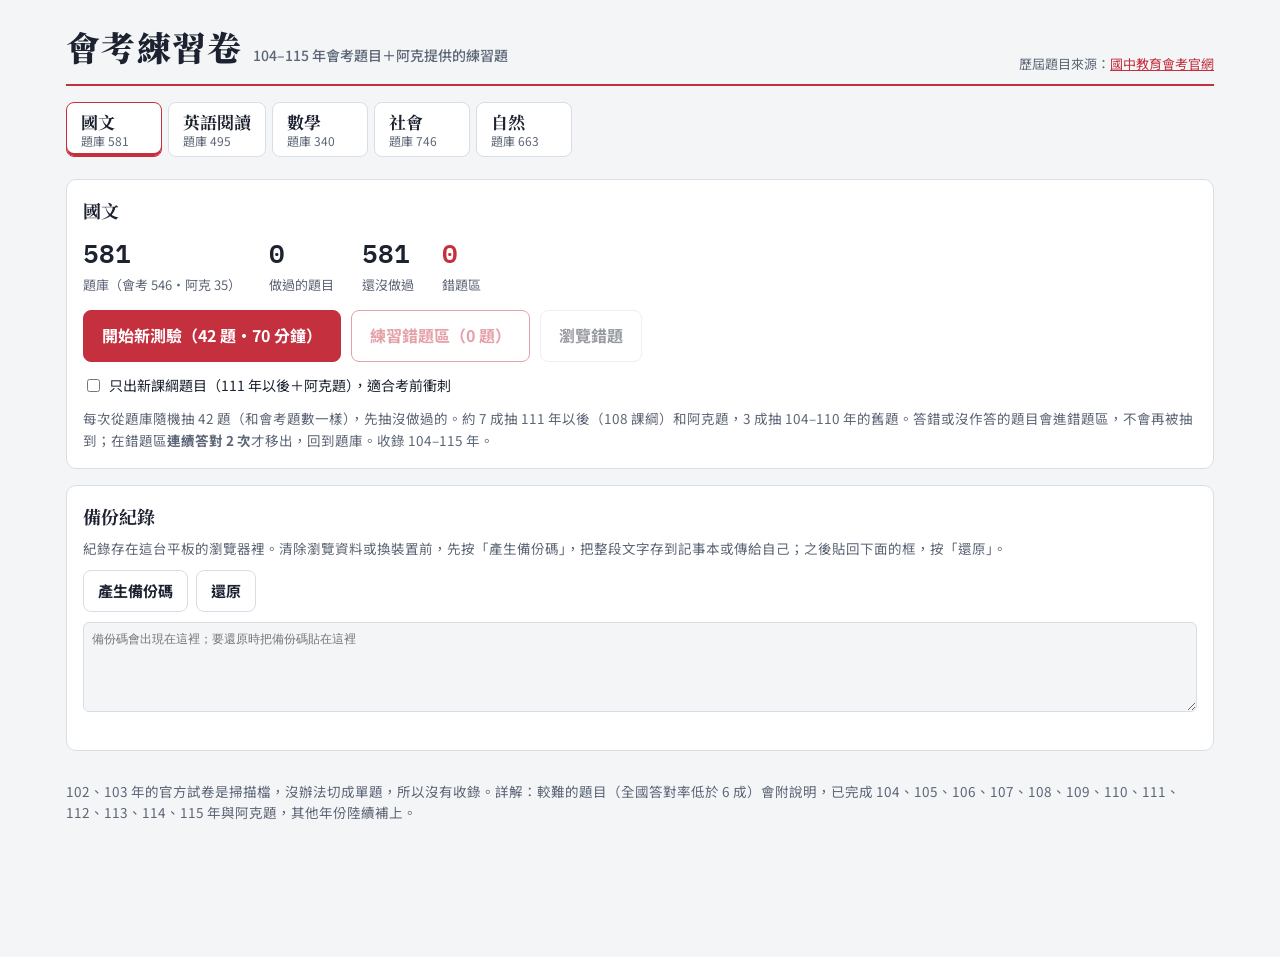
==== commit 52e242dc: "70% new-curriculum draw, new-curriculum-only option, 20 literacy questions per subject Co-Authored-B" ====
--- a/docs/index.html
+++ b/docs/index.html
@@ -125,6 +125,8 @@
 .msg{font-size:13.5px;font-weight:700;color:var(--ok);min-height:1.2em}
 .msg.err{color:var(--red)}
 .qno{font:600 14px var(--f-mono);color:var(--red);margin-right:8px}
+.lv{display:inline-block;font-size:12px;font-weight:700;border:1px solid currentColor;border-radius:4px;padding:1px 8px;margin-left:6px}
+.lv0{color:var(--ok)}.lv1,.lv3{color:var(--warn)}.lv2{color:var(--red)}
 .streak{font-size:12px;font-weight:700;color:var(--warn);margin-left:6px}
 .imgbox img{background:#fff;min-height:40px}
 .imgbox img:not([src]){background:repeating-linear-gradient(90deg,#eef1f4 0 20px,#f7f8fa 20px 40px)}
@@ -135,6 +137,7 @@
 .result .grade{font-family:var(--f-display);font-weight:900;font-size:26px;color:var(--red);margin-left:10px}
 .inline-confirm{display:none}.inline-confirm.on{display:flex}
 @media print{aside.card,nav.tabs,header.top .src{display:none}}
+.txt table{border-collapse:collapse;margin:8px 0;font-size:14.5px;max-width:100%;display:block;overflow-x:auto}.txt th,.txt td{border:1px solid var(--rule);padding:3px 8px;text-align:center;white-space:nowrap}.txt th{background:var(--paper)}
 </style>
 <div class="wrap">
 <header class="top">
@@ -161,7 +164,7 @@
 </section>
 </div>
 
-<script id="bankdata" type="application/json">{"bank":{"chinese":[{"id":"104-chinese-1","y":"104","n":1,"img":"104_chinese_q01","pk":"104_chinese","ans":"D"},{"id":"104-chinese-2","y":"104","n":2,"img":"104_chinese_q02","pk":"104_chinese","ans":"D"},{"id":"104-chinese-3","y":"104","n":3,"img":"104_chinese_q03","pk":"104_chinese","ans":"B"},{"id":"104-chinese-4","y":"104","n":4,"img":"104_chinese_q04","pk":"104_chinese","ans":"A"},{"id":"104-chinese-5","y":"104","n":5,"img":"104_chinese_q05","pk":"104_chinese","ans":"C"},{"id":"104-chinese-6","y":"104","n":6,"img":"104_chinese_q06","pk":"104_chinese","ans":"B"},{"id":"104-chinese-7","y":"104","n":7,"img":"104_chinese_q07","pk":"104_chinese","ans":"A","exp":"狀聲詞是直接模擬聲音的詞。「嘖嘖」是咂嘴發出的讚嘆聲，所以屬於狀聲詞。(B)「侃侃」形容說話理直氣壯；(C)「滔滔」形容言談連續不斷；(D)「聲聲」是一聲接一聲，都不是在模擬聲音。"},{"id":"104-chinese-8","y":"104","n":8,"img":"104_chinese_q08","pk":"104_chinese","ans":"A"},{"id":"104-chinese-9","y":"104","n":9,"img":"104_chinese_q09","pk":"104_chinese","ans":"D","exp":"題目的「物產」是主語，也就是句子在說明的對象。「四海昇平」「群魔亂舞」「氣焰囂張」中，「四海」「群魔」「氣焰」都是做動作或狀態的主體。(D)「百年樹人」的「百年」是指時間很長，「樹人」才是動作，所以「百年」不是主語。"},{"id":"104-chinese-10","y":"104","n":10,"img":"104_chinese_q10","pk":"104_chinese","ans":"D"},{"id":"104-chinese-11","y":"104","n":11,"img":"104_chinese_q11","pk":"104_chinese","ans":"A","exp":"種茄的農夫請教農務司，官員竟說每棵茄根下埋一文錢就能活，意思是要給錢才肯幫忙。這是官員藉機向人民要錢，屬於貪官好賄、索求無度。(B)文中沒有商人出現；(C)(D)也和索賄的情節無關。"},{"id":"104-chinese-12","y":"104","n":12,"img":"104_chinese_q12","pk":"104_chinese","ans":"C"},{"id":"104-chinese-13","y":"104","n":13,"img":"104_chinese_q13","pk":"104_chinese","ans":"C","exp":"這段話的重點是：在作者出生以前，書中就已經寫出了作者的人生故事，所以書中的人生比隔壁鄰居更「真實」。可見作者是從托爾斯泰與杜思妥也夫斯基的書中，看到了真實的人生。(B)書是在作者出生前寫的，不可能把作者的經歷寫進去，是誤解了「寫出了我的人生故事」。"},{"id":"104-chinese-14","y":"104","n":14,"img":"104_chinese_q14","pk":"104_chinese","ans":"D","exp":"句子中「我們的距離」和「我和所有野鳥的距離」是同一件事的補充說明，用破折號來引出解釋最恰當。(A)分號用在並列的完整分句之間，這裡後面不是獨立的句子；(B)驚嘆號和(C)刪節號都不合句意。"},{"id":"104-chinese-15","y":"104","n":15,"img":"104_chinese_q15","pk":"104_chinese","ans":"A"},{"id":"104-chinese-16","y":"104","n":16,"img":"104_chinese_q16","pk":"104_chinese","ans":"C","exp":"題目的原則是「賞罰只看有沒有功過，不看親疏」。(A)(B)(D)都在說賞罰要公正，不被感情或私心左右。(C)「去奸之本莫深於嚴刑」是在強調用重刑來除掉奸邪，談的是刑罰的輕重，不是賞罰公平，所以相去最遠。"},{"id":"104-chinese-17","y":"104","n":17,"img":"104_chinese_q17","pk":"104_chinese","ans":"C","exp":"題目把細菌與抗生素比喻成大國的軍備競賽，重點是雙方「你強我就更強」，互相比賽越來越厲害。(C)說抗藥的細菌變多，人類又研發更強的抗生素，正是雙方不斷升級的過程。(A)說的是細菌占優勢、像蹺蹺板失衡；(B)只談細菌如何存活遺傳；(D)只談研發困難，都沒有「互相升級」的意思。"},{"id":"104-chinese-18","y":"104","n":18,"img":"104_chinese_q18","pk":"104_chinese","ans":"C"},{"id":"104-chinese-19","y":"104","n":19,"img":"104_chinese_q19","pk":"104_chinese","ans":"B","exp":"「緬懷」是追念過去的人事，不能用在「未來」。(B)「緬懷未來」前後矛盾，要改成「展望未來」。其餘三句的用詞都合理。"},{"id":"104-chinese-20","y":"104","n":20,"img":"104_chinese_q20","pk":"104_chinese","ans":"C","exp":"學者說剪掉辮子容易，但人們心中守舊的觀念不容易去除。(C)「破山中之賊易，破心中之賊難」，是說外在的敵人容易除掉，內心的偏見難以改掉，意思最接近。(A)(B)(D)都是外在的事情難易比較，不是在談心中的觀念。"},{"id":"104-chinese-21","y":"104","n":21,"img":"104_chinese_q21","pk":"104_chinese","ans":"A"},{"id":"104-chinese-22","y":"104","n":22,"img":"104_chinese_q22","pk":"104_chinese","ans":"A"},{"id":"104-chinese-23","y":"104","n":23,"img":"104_chinese_q23","pk":"104_chinese","ans":"B"},{"id":"104-chinese-24","y":"104","n":24,"img":"104_chinese_q24","pk":"104_chinese","ans":"B","exp":"「露銷妝臉淚新乾」是把石榴花比喻成佳人，花上的露水像臉上乾了的淚痕，是在描寫花的樣子，不是賞花人的心情，所以說法錯誤。(D)註解說茵苔是荷花，荷花長在泥中，雖美卻不易親近，是正確的。"},{"id":"104-chinese-25","y":"104","n":25,"img":"104_chinese_q25","pk":"104_chinese","ans":"A","exp":"作者的重點是：連詩聖杜甫回到家，第一句話也是問「還有油鹽嗎」，說明偉大的詩人也要面對柴米油鹽的現實生活。(D)只是在講杜詩的特色，不是作者要強調的重點；(B)(C)和文意相反或文中沒有提到。"},{"id":"104-chinese-26","y":"104","n":26,"img":"104_chinese_q26","pk":"104_chinese","ans":"B","exp":"(B)兩個「安」都是疑問詞，意思是「怎麼、哪裡」。(A)前面的「曾」是副詞，意思是「竟然」，後面的「曾」通「增」，是增加；(C)前面的「行」是行事、所做的，後面的「行」是行走；意義都不同。"},{"id":"104-chinese-27","y":"104","n":27,"img":"104_chinese_q27","pk":"104_chinese","ans":"D"},{"id":"104-chinese-28","y":"104","n":28,"img":"104_chinese_q28","pk":"104_chinese","ans":"D","exp":"「戶限為穿」是說門檻都被踩穿，形容客人很多，用來形容生意好的菜館很恰當。(A)「甕中捉鱉」是形容很容易捉到，不是在說惡有惡報；(B)世事多變應用「滄海桑田」；(C)「白雲蒼狗」是形容世事變化無常，不是視而不見。"},{"id":"104-chinese-29","y":"104","n":29,"img":"104_chinese_q29","pk":"104_chinese","ans":"D","exp":"文中年羹堯說「此人敢盜我的坐騎，膽量可知」，要「用其所長」才能完成使命，所以空格處他應該是先赦免盜馬人的罪，再利用他的膽量去辦事。(D)赦罪、賞官，並叫他帶兵劫敵營，正符合「用其所長」。(A)(B)(C)都只是處罰或放走，沒有用到他的膽量。"},{"id":"104-chinese-30","y":"104","n":30,"img":"104_chinese_q30","pk":"104_chinese","ans":"B"},{"id":"104-chinese-31","y":"104","n":31,"img":"104_chinese_q31","pk":"104_chinese","ans":"C","exp":"題目問的是「無法明確得知」的。(A)(B)(D)文中都有直接寫到：幫失聲的人發聲、材料是竹木牙骨、放在喉中能作人言。(C)文中只說聽訟者「試取叫子」來幫助冤者申冤，並沒有說古人製作叫子的目的是為了協助斷案，所以無法得知。"},{"id":"104-chinese-32","y":"104","n":32,"img":"104_chinese_q32","pk":"104_chinese","ans":"C"},{"id":"104-chinese-33","y":"104","n":33,"img":"104_chinese_q33","pk":"104_chinese","ans":"D","exp":"絕句屬於近體詩，雖然字數、句數、用韻有規定，但並不一定要對仗，所以標示為「一定要對仗」的❹是錯的。(A)古詩句數不固定、(B)可以換韻、(C)律詩一韻到底，都是正確的。"},{"id":"104-chinese-34","y":"104","n":34,"img":"104_chinese_q34","pk":"104_chinese","ans":"A","pimg":"104_chinese_p34","grp":"104-chinese-34～35"},{"id":"104-chinese-35","y":"104","n":35,"img":"104_chinese_q35","pk":"104_chinese","ans":"B","pimg":"104_chinese_p34","grp":"104-chinese-34～35"},{"id":"104-chinese-36","y":"104","n":36,"img":"104_chinese_q36","pk":"104_chinese","ans":"A","pimg":"104_chinese_p36","grp":"104-chinese-36～37"},{"id":"104-chinese-37","y":"104","n":37,"img":"104_chinese_q37","pk":"104_chinese","ans":"C","pimg":"104_chinese_p36","grp":"104-chinese-36～37"},{"id":"104-chinese-38","y":"104","n":38,"img":"104_chinese_q38","pk":"104_chinese","ans":"C","pimg":"104_chinese_p38","grp":"104-chinese-38～39"},{"id":"104-chinese-39","y":"104","n":39,"img":"104_chinese_q39","pk":"104_chinese","ans":"C","pimg":"104_chinese_p38","grp":"104-chinese-38～39"},{"id":"104-chinese-40","y":"104","n":40,"img":"104_chinese_q40","pk":"104_chinese","ans":"D","pimg":"104_chinese_p40","grp":"104-chinese-40～42","exp":"文中說整個淡水河流域的水源，除了基隆河北岸的幾道小支流外，「幾乎」都涵蓋在雪山山脈裡，不是全部都在，所以(D)的說法太過絕對，是錯誤的。其他選項都能在文中找到根據。"},{"id":"104-chinese-41","y":"104","n":41,"img":"104_chinese_q41","pk":"104_chinese","ans":"B","pimg":"104_chinese_p40","grp":"104-chinese-40～42"},{"id":"104-chinese-42","y":"104","n":42,"img":"104_chinese_q42","pk":"104_chinese","ans":"D","pimg":"104_chinese_p40","grp":"104-chinese-40～42"},{"id":"104-chinese-43","y":"104","n":43,"img":"104_chinese_q43","pk":"104_chinese","ans":"B","pimg":"104_chinese_p43","grp":"104-chinese-43～44","exp":"(B)文中寫「無故曠職或遲到，減俸以示處罰」，又寫「無退休俸祿」，說法正確。(A)年假從十二月十九日到正月十八日，只有約一個月；(C)辰時到申時是十小時，扣掉午時兩小時，實際工作八小時；(D)文中沒有提到彈劾百官。"},{"id":"104-chinese-44","y":"104","n":44,"img":"104_chinese_q44","pk":"104_chinese","ans":"D","pimg":"104_chinese_p43","grp":"104-chinese-43～44","exp":"要符合年齡二十到七十歲、籍貫不是臺灣府、進士及第、有數年做官經驗。(D)耳順之年約六十歲，籍貫泉州府，狀元出身並久任官職，全部符合。(A)才要考進士且沒有做官經驗；(B)逾古稀已超過七十歲；(C)籍貫是臺灣府，要迴避。"},{"id":"104-chinese-45","y":"104","n":45,"img":"104_chinese_q45","pk":"104_chinese","ans":"D","pimg":"104_chinese_p45","grp":"104-chinese-45～46","exp":"景公在人民飢荒時不肯發糧賑濟，卻去蓋供自己遊樂的高臺，可見他只顧自己享樂，不顧人民的生活。(D)「圖己之樂，不恤民生」最貼切。(B)文中沒有提到徵收重稅；(C)文中也沒有出現讒言與賢臣被疏遠的情節。"},{"id":"104-chinese-46","y":"104","n":46,"img":"104_chinese_q46","pk":"104_chinese","ans":"B","pimg":"104_chinese_p45","grp":"104-chinese-45～46","exp":"晏子不直接要求發糧被拒絕，而是請景公蓋臺，並提高工資、延後完工期限，讓飢餓的人民能靠做工得到糧食，景公也得到想要的高臺。這是懂得變通，化解了君王與人民利益的衝突。(A)晏子並不是無為而治；(C)文中沒有集思廣益；(D)延後工期是為了人民，不是緩兵之計。"},{"id":"104-chinese-47","y":"104","n":47,"img":"104_chinese_q47","pk":"104_chinese","ans":"C","pimg":"104_chinese_p47","grp":"104-chinese-47～48","exp":"「卿曹」是「你們」的意思，是對部下的稱呼，所以(C)正確。(B)「府君」是指賈堅，不是荀羨，因為將士是在請求賈堅不要出戰；(A)「結髮」是指成年束髮，不是嬰孩時期。"},{"id":"104-chinese-48","y":"104","n":48,"img":"104_chinese_q48","pk":"104_chinese","ans":"B","pimg":"104_chinese_p47","grp":"104-chinese-47～48","exp":"文中說荀羨從壕溝下面把橋砍斷，賈堅的人馬全都掉下去，因此被活捉。(A)賈堅是勸將士離開，自己準備死守；(C)賈堅是真的出城作戰，不是詐攻；(D)文中沒有說山茌的將士畏懼，反而是將士哭著表示願意一起死戰。"},{"id":"105-chinese-1","y":"105","n":1,"img":"105_chinese_q01","pk":"105_chinese","ans":"D","exp":"鉛塊又重又沉，比喻心情被壓得喘不過氣。句中「悔恨」「未能善加運用時間」表示心裡有負擔、壓力大，所以是沉重。(A)煩躁是心緒不寧，(C)麻木是沒有感覺，都不是被壓住的感受。"},{"id":"105-chinese-2","y":"105","n":2,"img":"105_chinese_q02","pk":"105_chinese","ans":"B","exp":"「不能永遠以它為範本」是說不可一直模仿前人，要有自己的創新。(A)講鑑賞力，(C)說價值減損，(D)說崇拜妨礙超越，都沒有「求新而不模仿」的意思。"},{"id":"105-chinese-3","y":"105","n":3,"img":"105_chinese_q03","pk":"105_chinese","ans":"C"},{"id":"105-chinese-4","y":"105","n":4,"img":"105_chinese_q04","pk":"105_chinese","ans":"A"},{"id":"105-chinese-5","y":"105","n":5,"img":"105_chinese_q05","pk":"105_chinese","ans":"D","exp":"逐項查音：(A)娩ㄇㄧㄢˇ、挽ㄨㄢˇ；(B)唆ㄙㄨㄛ、弩ㄋㄨˇ；(C)贗ㄧㄢˋ、膺ㄧㄥ；(D)躊、籌都讀ㄔㄡˊ，讀音相同。"},{"id":"105-chinese-6","y":"105","n":6,"img":"105_chinese_q06","pk":"105_chinese","ans":"B","exp":"「不分軒輊」指雙方差不多；「望其項背」指勉強還能看見對方的背影，只追得上一點；「望塵莫及」指差太遠，追趕不上。依句意：功力差不多→不分軒輊，比思恩略遜→望其項背，比蔚然差太遠→望塵莫及。"},{"id":"105-chinese-7","y":"105","n":7,"img":"105_chinese_q07","pk":"105_chinese","ans":"B","exp":"(A)(C)(D)中都是哆啦A夢要帶大雄去遊未來世界；(B)引號中的「他」指的是另一個人，不是哆啦A夢自己，所以含意與其他三句差最多。"},{"id":"105-chinese-8","y":"105","n":8,"img":"105_chinese_q08","pk":"105_chinese","ans":"B","exp":"這段話說東西的主人會一代代更換，沒有人能永遠擁有，也就是事過境遷，東西不會永遠屬於同一個人。(B)「物難久持」最貼近。(C)(D)談的是如何對待或使用物品，與「換主人」無關。"},{"id":"105-chinese-9","y":"105","n":9,"img":"105_chinese_q09","pk":"105_chinese","ans":"C"},{"id":"105-chinese-10","y":"105","n":10,"img":"105_chinese_q10","pk":"105_chinese","ans":"D"},{"id":"105-chinese-11","y":"105","n":11,"img":"105_chinese_q11","pk":"105_chinese","ans":"C"},{"id":"105-chinese-12","y":"105","n":12,"img":"105_chinese_q12","pk":"105_chinese","ans":"A"},{"id":"105-chinese-13","y":"105","n":13,"img":"105_chinese_q13","pk":"105_chinese","ans":"A","exp":"「悲傷再不過的語言」是說「氣候變遷」這個詞已成為令人憂慮的話題，表示問題嚴重、已構成威脅。(B)(C)(D)在文中都沒有提到責任、對策或使人悲觀。"},{"id":"105-chinese-14","y":"105","n":14,"img":"105_chinese_q14","pk":"105_chinese","ans":"D","exp":"(A)「全盤托出」是把事情完全說出來，不是用盡力量；(B)「貽笑大方」是自謙作品會被內行人見笑，不能說「不吝」；(C)「移樽就教」是帶著酒杯主動向人請教，孟母搬家應是「孟母三遷」。(D)「破格錄用」指不拘常規錄取人才，用得恰當。"},{"id":"105-chinese-15","y":"105","n":15,"img":"105_chinese_q15","pk":"105_chinese","ans":"B","exp":"這段話開頭就說留名要「以其道得之」，也就是用正當的方式，後面的「成名要拿出最好的一面」是進一步說明。(A)只是前半句；(C)(D)文中沒有這樣的重點。"},{"id":"105-chinese-16","y":"105","n":16,"img":"105_chinese_q16","pk":"105_chinese","ans":"C"},{"id":"105-chinese-17","y":"105","n":17,"img":"105_chinese_q17","pk":"105_chinese","ans":"A","exp":"(A)「眾望所歸」的匾額送到花輪辦公室，表示他投身政壇；(B)「弄璋之喜」是生男孩，不是生女兒；(C)「喬遷」是搬家，「于歸」是出嫁；(D)「廣栽桃李」「杏壇」指教書育才，丸尾是老師，不是醫生。"},{"id":"105-chinese-18","y":"105","n":18,"img":"105_chinese_q18","pk":"105_chinese","ans":"D","exp":"(A)「朦朧」與「清晰」矛盾；(B)因果顛倒，應是潦倒是騰達所致；(C)「通宵長談」後應是天亮，不能說「入暮」；(D)語意通順，沒有語病。"},{"id":"105-chinese-19","y":"105","n":19,"img":"105_chinese_q19","pk":"105_chinese","ans":"D","exp":"柏樹在北風下仍堅挺，象徵節操；北風、冰霜象徵逆境與磨難；陽和指和暖的春光，象徵轉好的境況。(A)北風不是疑慮；(B)柏樹不是國運；(C)冰霜不是隱逸的心志。"},{"id":"105-chinese-20","y":"105","n":20,"img":"105_chinese_q20","pk":"105_chinese","ans":"D","exp":"文中提到曹家得勢是因曹寅自小為康熙伴讀，也提到曹寅的身世和康熙、雍正對曹家的態度，但沒有說曹雪芹自己世襲官職的經歷，只提到他的祖先。"},{"id":"105-chinese-21","y":"105","n":21,"img":"105_chinese_q21","pk":"105_chinese","ans":"A","exp":"空格前說詩人享盡田莊的價值，農夫卻只看到他吃了幾個野蘋果，空格後接「用那不可見而又最優美的籬笆把田莊圍起來」，主詞仍是詩人，指詩人已把田莊寫成詩。(B)主詞變成農人，不合文意。"},{"id":"105-chinese-22","y":"105","n":22,"img":"105_chinese_q22","pk":"105_chinese","ans":"D","exp":"朱熹只說古人為學的次第，《大學》是入門，其次是《論》《孟》。(A)(B)(C)的成書年代、深奧程度、思想源流，文中都沒有提到。"},{"id":"105-chinese-23","y":"105","n":23,"img":"105_chinese_q23","pk":"105_chinese","ans":"B","exp":"「戎」與「戒」字形相近，「赴戎機」誤寫成「赴戒機」是形近而誤。(A)「易」與「益」、(C)「搗」與「倒」是讀音相近的錯字。"},{"id":"105-chinese-24","y":"105","n":24,"img":"105_chinese_q24","pk":"105_chinese","ans":"C","exp":"題目的「令名」意思是美好的名聲，「令」是美好。(C)「令望」是美好的聲望，意義相同；(A)是法令，(B)是命令，(D)是使、讓。"},{"id":"105-chinese-25","y":"105","n":25,"img":"105_chinese_q25","pk":"105_chinese","ans":"B","exp":"(A)拋磚引玉、(C)錯愛、(D)鵝毛都是謙稱自己；(B)「青眼有加」是稱讚對方看重自己，不是自謙，所以沒有自謙的含意。"},{"id":"105-chinese-26","y":"105","n":26,"img":"105_chinese_q26","pk":"105_chinese","ans":"C","exp":"①②④是用來支持論點的例證，③「因此……武俠小說是男權的文化幫兇」前面有「因此」，是根據證據推出的結論，才是作者想陳述的論點。"},{"id":"105-chinese-27","y":"105","n":27,"img":"105_chinese_q27","pk":"105_chinese","ans":"C","exp":"這闋詞說不必斤斤計較，要面對清風明月、喝美酒享受當下，是豁達自適、及時行樂。(A)(D)是憂患意識，(B)是出世求仙，都不符合。"},{"id":"105-chinese-28","y":"105","n":28,"img":"105_chinese_q28","pk":"105_chinese","ans":"A","exp":"對聯上聯貼右邊、下聯貼左邊，上聯結尾是仄聲，下聯結尾是平聲。(乙)在左邊是下聯，要選結尾為平聲的「清樽日月長」；(B)(C)(D)結尾「大」「解」「里」都是仄聲，是上聯。"},{"id":"105-chinese-29","y":"105","n":29,"img":"105_chinese_q29","pk":"105_chinese","ans":"B","exp":"文中說百貨公司的母親節是商業促銷，並諷刺政客、高官只在選舉時想到婦幼，但沒有說每個人都需要被提醒才知道感恩，(B)不符文意。(A)(C)(D)都與文意相符。"},{"id":"105-chinese-30","y":"105","n":30,"img":"105_chinese_q30","pk":"105_chinese","ans":"A","exp":"這段文字說好文章要做到：明白妥當的道理、布置取捨、繁簡得宜、用辭雅正，是在說明好文章需具備的條件。(B)(C)(D)都沒有談到創作步驟或古今文章樣貌。"},{"id":"105-chinese-31","y":"105","n":31,"img":"105_chinese_q31","pk":"105_chinese","ans":"B"},{"id":"105-chinese-32","y":"105","n":32,"img":"105_chinese_q32","pk":"105_chinese","ans":"B","exp":"文中說蔡君謨替歐陽脩的〈集古錄目序〉刻石，歐陽脩因此送他筆、筆格、茶、泉水等物當作潤筆，也就是酬謝。(A)(C)(D)都不是原文的意思。"},{"id":"105-chinese-33","y":"105","n":33,"img":"105_chinese_q33","pk":"105_chinese","ans":"B","exp":"鹽商宴請的菜色表面清淡，其實魚只取一小部分、食材名貴刁鑽，可見清淡之中藏著奢華，(B)最貼切。(A)(C)(D)都在稱讚清淡或批評奢華，與「表面清淡實則豪奢」不符。"},{"id":"105-chinese-34","y":"105","n":34,"img":"105_chinese_q34","pk":"105_chinese","ans":"D","exp":"文中說廉頗的仇人郭開用金子買通使者，要他毀謗廉頗，使者回報「三遺矢」，趙王才認為他老而不召。(B)老態並非真正原因；(A)(C)文中沒有提到。"},{"id":"105-chinese-35","y":"105","n":35,"img":"105_chinese_q35","pk":"105_chinese","ans":"A","exp":"詩中說畫家不了解漁家的辛苦，只把寒夜捕魚畫成漂亮的〈寒江釣雪圖〉，表達作者對漁民疾苦的關切同情。(C)(D)說畫家了解或欣賞，與「不解漁家苦」相反。"},{"id":"105-chinese-36","y":"105","n":36,"img":"105_chinese_q36","pk":"105_chinese","ans":"D","pimg":"105_chinese_p36","grp":"105-chinese-36～37","exp":"文末寫詹氏想起年輕時為了排隊挑水，讓剛會爬行的素娥靠近油燈而成殘疾，所以流淚是想到自己育女疏失。(A)拿藥是為旅途準備；(B)她是想幫忙；(C)寄居是為分擔照顧殘障的女兒。"},{"id":"105-chinese-37","y":"105","n":37,"img":"105_chinese_q37","pk":"105_chinese","ans":"B","pimg":"105_chinese_p36","grp":"105-chinese-36～37","exp":"素娥「不忍她的老母年老還要去做那些像傭婦的事」，對母親有心疼，因此是心疼母親一生操勞。(A)(C)(D)文中都沒有這樣的意思。"},{"id":"105-chinese-38","y":"105","n":38,"img":"105_chinese_q38","pk":"105_chinese","ans":"D","pimg":"105_chinese_p38","grp":"105-chinese-38～39","exp":"(A)參觀要預約，整理青苔是工作人員的事；(B)京都寺廟有唐宋風格；(C)十七處文化景觀中有十三處是佛寺，不是十七處佛寺。(D)保留區內新建、改建、開墾等都要經過許可，與文意相符。"},{"id":"105-chinese-39","y":"105","n":39,"img":"105_chinese_q39","pk":"105_chinese","ans":"C","pimg":"105_chinese_p38","grp":"105-chinese-38～39","exp":"文中說京都佛寺有濃濃唐宋風格並保留木色，中國近代寺廟才上紅漆，所以無法推出唐宋佛寺多為紅漆黑瓦。(A)可由印度式微推知，(B)(D)文中也有提到。"},{"id":"105-chinese-40","y":"105","n":40,"img":"105_chinese_q40","pk":"105_chinese","ans":"A","pimg":"105_chinese_p40","grp":"105-chinese-40～41","exp":"先用乙說明原始燒烤與現代社會有矛盾，再用甲說明燒烤的壞處，最後丙以「可是」轉折，說燒烤仍迷人，銜接首尾，順序為乙→甲→丙。"},{"id":"105-chinese-41","y":"105","n":41,"img":"105_chinese_q41","pk":"105_chinese","ans":"A","pimg":"105_chinese_p40","grp":"105-chinese-40～41"},{"id":"105-chinese-42","y":"105","n":42,"img":"105_chinese_q42","pk":"105_chinese","ans":"A","pimg":"105_chinese_p42","grp":"105-chinese-42～44","exp":"(A)①寫小河乾枯，作者驚愕又失落；(B)②寫小河像一股水聲流入大海、在歲月中流失，不是依戀離去；(C)③是比喻昔日美好消失；(D)④是期待小河復甦。"},{"id":"105-chinese-43","y":"105","n":43,"img":"105_chinese_q43","pk":"105_chinese","ans":"D","pimg":"105_chinese_p42","grp":"105-chinese-42～44","exp":"(A)天氣變化不是暗示人生無常；(B)文中沒有議論探討原因；(C)文中沒有細寫童年盛景；(D)文章用「我站著」的獨白方式，把所見所思所感一一道出。"},{"id":"105-chinese-44","y":"105","n":44,"img":"105_chinese_q44","pk":"105_chinese","ans":"A","pimg":"105_chinese_p42","grp":"105-chinese-42～44"},{"id":"105-chinese-45","y":"105","n":45,"img":"105_chinese_q45","pk":"105_chinese","ans":"C","pimg":"105_chinese_p45","grp":"105-chinese-45～46","exp":"廚娘說扇墜是在黃花魚肚中找到的，可以證明扇墜曾掉進水裡。(A)是皇帝的舊物被尋回，不是特意奉還；(B)是高宗召問；(D)廚娘是賣給提籃人，不是直接賣給鋪家。"},{"id":"105-chinese-46","y":"105","n":46,"img":"105_chinese_q46","pk":"105_chinese","ans":"C","pimg":"105_chinese_p45","grp":"105-chinese-45～46","exp":"文章從扇墜遺失，逐層追問張循王、鋪家、提籃人、廚娘，才找到源頭，像抽絲剝繭層層鋪敘。(A)沒有凸顯所有人物個性；(B)沒有勸世的意思；(D)結尾已寫明賞賜。"},{"id":"105-chinese-47","y":"105","n":47,"img":"105_chinese_q47","pk":"105_chinese","ans":"D","pimg":"105_chinese_p47","grp":"105-chinese-47～48","exp":"「工多而用寡」的主語是篆文，「乃變篆籀之體為隸書」的主語是次仲，「三徵入秦」的主語是始皇，「落二翮於峰巒」的主語是大鳥。(D)正確。"},{"id":"105-chinese-48","y":"105","n":48,"img":"105_chinese_q48","pk":"105_chinese","ans":"C","pimg":"105_chinese_p47","grp":"105-chinese-47～48","exp":"(A)次仲是因為不恭敬被始皇下令送押；(B)次仲化為大鳥飛走，不是始皇急功好利所致；(D)大翮、小翮是次仲化鳥落下的羽毛，不是箭。(C)次仲把篆籀改為隸書，方便世人使用。"},{"id":"106-chinese-1","y":"106","n":1,"img":"106_chinese_q01","pk":"106_chinese","ans":"B"},{"id":"106-chinese-2","y":"106","n":2,"img":"106_chinese_q02","pk":"106_chinese","ans":"D"},{"id":"106-chinese-3","y":"106","n":3,"img":"106_chinese_q03","pk":"106_chinese","ans":"C","exp":"要注意兩個詞語的意思有沒有放反。(A)應是「無限」暢飲、「無線」上網；(B)應是「身手」矯捷、「身首」異處；(D)應是「權力」再大、侵犯他人的「權利」。(C)「報仇」與「報酬」的用法都正確。"},{"id":"106-chinese-4","y":"106","n":4,"img":"106_chinese_q04","pk":"106_chinese","ans":"C"},{"id":"106-chinese-5","y":"106","n":5,"img":"106_chinese_q05","pk":"106_chinese","ans":"A"},{"id":"106-chinese-6","y":"106","n":6,"img":"106_chinese_q06","pk":"106_chinese","ans":"C"},{"id":"106-chinese-7","y":"106","n":7,"img":"106_chinese_q07","pk":"106_chinese","ans":"C","exp":"作者本來想去獅頭山、貢丸湯卻不能盡如人意，意外逛到城隍廟反而有驚喜，所以結論是不必強求，順其自然就會有收穫。(A)(B)文中沒有談到等待或準備；(D)「但求無愧我心」也不是文中的重點。"},{"id":"106-chinese-8","y":"106","n":8,"img":"106_chinese_q08","pk":"106_chinese","ans":"B","exp":"用字精簡是指沒有多餘重複的字。(A)「好比像似」、(C)「似乎像是」、(D)「彷若…一般似的」都把意思相同的詞疊在一起；(B)「彷彿」只用一次，最簡潔。"},{"id":"106-chinese-9","y":"106","n":9,"img":"106_chinese_q09","pk":"106_chinese","ans":"D","exp":"指事字是用符號指出事物的某個部位。「末」是在「木」的上端加一橫，表示樹梢。(A)肉、(B)山、(C)牛都是依照物體的形狀畫出來，屬於象形字。"},{"id":"106-chinese-10","y":"106","n":10,"img":"106_chinese_q10","pk":"106_chinese","ans":"D"},{"id":"106-chinese-11","y":"106","n":11,"img":"106_chinese_q11","pk":"106_chinese","ans":"A"},{"id":"106-chinese-12","y":"106","n":12,"img":"106_chinese_q12","pk":"106_chinese","ans":"A"},{"id":"106-chinese-13","y":"106","n":13,"img":"106_chinese_q13","pk":"106_chinese","ans":"D","exp":"曾國藩說自己每天稍有空閒，就把從前喜愛的班固、司馬遷、韓愈、歐陽脩的文章拿來溫習，用來修養心神。(A)並不是與舊友切磋；(B)是溫習不是仿效寫作；(C)「此念久廢」，表示戎馬時已放下著述。"},{"id":"106-chinese-14","y":"106","n":14,"img":"106_chinese_q14","pk":"106_chinese","ans":"A"},{"id":"106-chinese-15","y":"106","n":15,"img":"106_chinese_q15","pk":"106_chinese","ans":"B","exp":"第二句意思是：眾人都去欣賞荷花（芙蓮），隨他們去吧，自有隱居高潔的人欣賞我這冷淡的秋花。這正是不隨流俗、終能得到知音賞識的想法。(A)只寫秋花的冷淡；(C)(D)是寫寂寞的景色與女子的樣子。"},{"id":"106-chinese-16","y":"106","n":16,"img":"106_chinese_q16","pk":"106_chinese","ans":"C","exp":"題目是用具體的「醇酒」比喻抽象的「友情」。(C)用具體的「衰老的獸」比喻抽象的「孤獨」，方式相同。(A)(B)(D)的被比喻對象，繁花、亂雲等，本來就是具體事物，不是抽象概念。"},{"id":"106-chinese-17","y":"106","n":17,"img":"106_chinese_q17","pk":"106_chinese","ans":"C","exp":"迂公聽到客人說馬肝有毒時就笑他說謊，所以原本是不相信的。(A)食馬肝而死的是文成，不是漢武帝；(B)客人只是開玩笑；(D)馬是因為被割掉肝才死，不能證明馬肝有毒。"},{"id":"106-chinese-18","y":"106","n":18,"img":"106_chinese_q18","pk":"106_chinese","ans":"B"},{"id":"106-chinese-19","y":"106","n":19,"img":"106_chinese_q19","pk":"106_chinese","ans":"B","exp":"第一格在「生理層面」後面，接的是對這個層面的解釋說明，用破折號最恰當。第二格前後是「即將往生」和「面臨生命最後一段歲月」兩個並列的詞語，用頓號隔開；整段是疑問與說明，不適合用刪節號、分號或冒號。"},{"id":"106-chinese-20","y":"106","n":20,"img":"106_chinese_q20","pk":"106_chinese","ans":"B","exp":"(A)應是「不脛而走」；(C)應是「不同凡響」；(D)應是「不知所措」。(B)「功虧一簣」寫法正確，意思是只差一點就成功卻失敗。"},{"id":"106-chinese-21","y":"106","n":21,"img":"106_chinese_q21","pk":"106_chinese","ans":"C"},{"id":"106-chinese-22","y":"106","n":22,"img":"106_chinese_q22","pk":"106_chinese","ans":"A","exp":"句意是：幾乎每個人都羨慕過別人，也幾乎每個人都被羨慕過，只有少數人沒被羨慕。所以羨慕別人的人接近百分之百，被羨慕的人也占絕大多數。(B)(D)出現不少「不羨慕別人」的人，不符「沒有人」；(C)不被羨慕的人佔了六成多，不是少數。"},{"id":"106-chinese-23","y":"106","n":23,"img":"106_chinese_q23","pk":"106_chinese","ans":"C"},{"id":"106-chinese-24","y":"106","n":24,"img":"106_chinese_q24","pk":"106_chinese","ans":"B","exp":"直式信封的規矩是：右欄寫收信人的地址，左欄寫寄信人的地址。這封信是臺北的王小姐寄給高雄的陳先生，但圖中右欄寫臺北、左欄寫高雄，位置放反了，應該對調。"},{"id":"106-chinese-25","y":"106","n":25,"img":"106_chinese_q25","pk":"106_chinese","ans":"D","exp":"「如期完成」的「如」是依照、按照的意思。(D)「有不如法者」是不依照法令的人，意思相同。(A)是到、去；(B)是比得上；(C)是好像。"},{"id":"106-chinese-26","y":"106","n":26,"img":"106_chinese_q26","pk":"106_chinese","ans":"A"},{"id":"106-chinese-27","y":"106","n":27,"img":"106_chinese_q27","pk":"106_chinese","ans":"B","exp":"「昂首」是抬頭向上看，但深淵在腳下，應該是「俯首」或「低頭」往下看，所以(B)有語病。其他三句用語都通順。"},{"id":"106-chinese-28","y":"106","n":28,"img":"106_chinese_q28","pk":"106_chinese","ans":"D","exp":"(D)兩個「荷」都讀ㄏㄜˋ，意思是承擔、扛著。(A)「上」讀ㄕㄤˋ和ㄕㄤˇ；(B)「倔強」讀ㄐㄩㄝˊ ㄐㄧㄤˋ，「強弩之末」讀ㄑㄧㄤˊ；(C)「伺機」讀ㄙˋ，「伺候」讀ㄘˋ。"},{"id":"106-chinese-29","y":"106","n":29,"img":"106_chinese_q29","pk":"106_chinese","ans":"C","exp":"(C)前句寫讀書沒完沒了，後句說不如出去尋春，是把兩件事互相比較。(A)是兩種享受並列，不是因果；(B)是孩子誤以為下雨，是因果不是假設；(D)是拿梅和雪互相比較，一個白、一個香，不是層層遞進。"},{"id":"106-chinese-30","y":"106","n":30,"img":"106_chinese_q30","pk":"106_chinese","ans":"C"},{"id":"106-chinese-31","y":"106","n":31,"img":"106_chinese_q31","pk":"106_chinese","ans":"A"},{"id":"106-chinese-32","y":"106","n":32,"img":"106_chinese_q32","pk":"106_chinese","ans":"A"},{"id":"106-chinese-33","y":"106","n":33,"img":"106_chinese_q33","pk":"106_chinese","ans":"D"},{"id":"106-chinese-34","y":"106","n":34,"img":"106_chinese_q34","pk":"106_chinese","ans":"C","exp":"(C)「如數家珍」形容對事物非常熟悉，用得正確。(A)「殊途同歸」指方法不同而結果相同，不能用來說大家各自回家；(B)「如喪考妣」形容像父母去世般悲痛，不適合用在已過世的母親身上；(D)雙胞胎本來就是兄弟，不必用「情同手足」。"},{"id":"106-chinese-35","y":"106","n":35,"img":"106_chinese_q35","pk":"106_chinese","ans":"B","pimg":"106_chinese_p35","grp":"106-chinese-35～36"},{"id":"106-chinese-36","y":"106","n":36,"img":"106_chinese_q36","pk":"106_chinese","ans":"A","pimg":"106_chinese_p35","grp":"106-chinese-35～36","exp":"文章是在說ADHD的特質可能源自遠古狩獵生活，並引述學者看法，最後希望從不同角度看待、讓教育制度包容。完全沒有談到要培養多元能力來順應社會趨勢，所以(A)最不相關。"},{"id":"106-chinese-37","y":"106","n":37,"img":"106_chinese_q37","pk":"106_chinese","ans":"C","pimg":"106_chinese_p37","grp":"106-chinese-37～38","exp":"文中說男子要先成功出草、獵回人頭，才能紋面成為成年男子，所以紋面時任務已經完成。(C)說「為即將執行出草任務而期待」與文意不合，不可能是他心情澎湃的原因。"},{"id":"106-chinese-38","y":"106","n":38,"img":"106_chinese_q38","pk":"106_chinese","ans":"D","pimg":"106_chinese_p37","grp":"106-chinese-37～38"},{"id":"106-chinese-39","y":"106","n":39,"img":"106_chinese_q39","pk":"106_chinese","ans":"B","pimg":"106_chinese_p39","grp":"106-chinese-39～40"},{"id":"106-chinese-40","y":"106","n":40,"img":"106_chinese_q40","pk":"106_chinese","ans":"D","pimg":"106_chinese_p39","grp":"106-chinese-39～40","exp":"文章依序從建安、唐代、五代說到北宋，講社會組織與文人生活如何改變文風，是按朝代先後論述。(A)並非拿唐和五代對比；(B)沒有空間描寫；(C)李白、杜甫是用來說明文人當門客、作客的情形，不是談科舉。"},{"id":"106-chinese-41","y":"106","n":41,"img":"106_chinese_q41","pk":"106_chinese","ans":"A","pimg":"106_chinese_p41","grp":"106-chinese-41～42"},{"id":"106-chinese-42","y":"106","n":42,"img":"106_chinese_q42","pk":"106_chinese","ans":"B","pimg":"106_chinese_p41","grp":"106-chinese-41～42"},{"id":"106-chinese-43","y":"106","n":43,"img":"106_chinese_q43","pk":"106_chinese","ans":"A","pimg":"106_chinese_p43","grp":"106-chinese-43～44"},{"id":"106-chinese-44","y":"106","n":44,"img":"106_chinese_q44","pk":"106_chinese","ans":"D","pimg":"106_chinese_p43","grp":"106-chinese-43～44","exp":"文中說火山灰顆粒大小恰好讓紅光不易通過，月光才偏藍，可見顆粒大小會影響月亮的顏色。(A)報導日期2015年7月29日是星期三；(B)月亮周期約29.5天，二月最多29天，不會有兩次滿月；(C)「月亮錯覺」是看起來又大又圓，和藍月無關。"},{"id":"106-chinese-45","y":"106","n":45,"img":"106_chinese_q45","pk":"106_chinese","ans":"B","pimg":"106_chinese_p45","grp":"106-chinese-45～46","exp":"「巡撫河南」的「巡撫」原是官名，這裡當動詞用，指擔任巡撫。(B)「肩」本是名詞，這裡當動詞，指承擔。兩者都是名詞活用為動詞。(A)(C)的「燭」「頰」仍是名詞；(D)「為」是介詞。"},{"id":"106-chinese-46","y":"106","n":46,"img":"106_chinese_q46","pk":"106_chinese","ans":"A","pimg":"106_chinese_p45","grp":"106-chinese-45～46"},{"id":"106-chinese-47","y":"106","n":47,"img":"106_chinese_q47","pk":"106_chinese","ans":"D","pimg":"106_chinese_p47","grp":"106-chinese-47～48"},{"id":"106-chinese-48","y":"106","n":48,"img":"106_chinese_q48","pk":"106_chinese","ans":"B","pimg":"106_chinese_p47","grp":"106-chinese-47～48","exp":"(B)甲詩重複「扶桑」，乙詩重複「楊」字，增加節奏感。(A)甲詩第一句就點出目的地扶桑；(C)兩首詩的虛實安排與此敘述不符；(D)甲詩的一、二、四句（中、東、風）也押韻。"},{"id":"107-chinese-1","y":"107","n":1,"img":"107_chinese_q01","pk":"107_chinese","ans":"C"},{"id":"107-chinese-2","y":"107","n":2,"img":"107_chinese_q02","pk":"107_chinese","ans":"B","exp":"「只要…才…」不是搭配，「只要」應配「就」；(C)「與其…反而」應改成「與其…不如」；(D)「更何況」要用在「連…都…，更何況…」，這裡不通。(B)「即使…也…」是正確的讓步用法。"},{"id":"107-chinese-3","y":"107","n":3,"img":"107_chinese_q03","pk":"107_chinese","ans":"A","exp":"情書要稱對方「倩影」；對別人稱自己的父親用「家父」；「作繭自縛」指自己害自己，符合責罵自己的語氣。(B)(D)「先母」「先嚴」是稱已去世的親人；(C)「龍顏」是指帝王的臉。"},{"id":"107-chinese-4","y":"107","n":4,"img":"107_chinese_q04","pk":"107_chinese","ans":"D"},{"id":"107-chinese-5","y":"107","n":5,"img":"107_chinese_q05","pk":"107_chinese","ans":"A"},{"id":"107-chinese-6","y":"107","n":6,"img":"107_chinese_q06","pk":"107_chinese","ans":"B"},{"id":"107-chinese-7","y":"107","n":7,"img":"107_chinese_q07","pk":"107_chinese","ans":"D","exp":"這段先談偶像用浮濫口語、「不行」包辦所有感覺，最後擔心世界的細緻處會消失，主旨是語言粗俗化會影響我們看世界的方式。(B)只說媒體注意到，沒談到後果；(C)與內容無關。"},{"id":"107-chinese-8","y":"107","n":8,"img":"107_chinese_q08","pk":"107_chinese","ans":"A"},{"id":"107-chinese-9","y":"107","n":9,"img":"107_chinese_q09","pk":"107_chinese","ans":"C","exp":"水濁時營養鹽多，植物性浮游生物多，動物性浮游生物和小魚、大魚也跟著多，所以浮游生物多的水域魚類較容易生存。(A)混濁時營養鹽多，大魚反而增加；(B)清澈時營養鹽少，浮游生物少；(D)動物性靠植物性維生，兩者成正比。"},{"id":"107-chinese-10","y":"107","n":10,"img":"107_chinese_q10","pk":"107_chinese","ans":"A"},{"id":"107-chinese-11","y":"107","n":11,"img":"107_chinese_q11","pk":"107_chinese","ans":"B","exp":"「浮沉」官海指在官場中起起落落；後句「仕隱哲學體系」談的是思想，所以填「精神」層面。(A)「沉淪」語意太重且「抽象」不合；(C)「浸淫」是長期沉浸，與「波濤」不搭。"},{"id":"107-chinese-12","y":"107","n":12,"img":"107_chinese_q12","pk":"107_chinese","ans":"A","exp":"「噤聲躡足」形容不敢出聲、輕手輕腳，與怕驚動家人相合。(B)「日出而作，日入而息」是悠閒生活，與「焚膏繼晷」矛盾；(C)「天衣無縫」形容完美沒破綻，不能形容人多擁擠；(D)「表裡相濟」應改成「表裡不一」。"},{"id":"107-chinese-13","y":"107","n":13,"img":"107_chinese_q13","pk":"107_chinese","ans":"B","exp":"(A)應為「殊途同歸」；(C)應為「驕矜」自滿；(D)應為「一成不變」。(B)「茅塞頓開」「豁然開朗」都寫對了。"},{"id":"107-chinese-14","y":"107","n":14,"img":"107_chinese_q14","pk":"107_chinese","ans":"C"},{"id":"107-chinese-15","y":"107","n":15,"img":"107_chinese_q15","pk":"107_chinese","ans":"B","exp":"「離情依依」是形容離別時依依不捨，但句中是想念母親的拿手菜，表達的是思鄉之情，用在這裡語意不合。(C)(D)用詞與邏輯都沒問題。"},{"id":"107-chinese-16","y":"107","n":16,"img":"107_chinese_q16","pk":"107_chinese","ans":"A"},{"id":"107-chinese-17","y":"107","n":17,"img":"107_chinese_q17","pk":"107_chinese","ans":"A","exp":"「秋霜」比喻白髮，句意是照鏡子才發現自己頭上添了白髮。(B)是真的寒霜沾濕衣服；(C)用霜比喻高潔的志節；(D)指秋天降霜的時節。"},{"id":"107-chinese-18","y":"107","n":18,"img":"107_chinese_q18","pk":"107_chinese","ans":"B","exp":"(A)「每位」「們」「各個」意思重複；(D)「不僅僅只是」中「僅僅」與「只」重複。(B)每個詞各有作用，沒有多餘。"},{"id":"107-chinese-19","y":"107","n":19,"img":"107_chinese_q19","pk":"107_chinese","ans":"D","exp":"原句說走未知的路比較長久，意思是未知有更多可能；(A)(B)(C)多少都與已知和未知的差別有關，(D)講的是勇敢面對，並沒有比較兩種路，所以離原意最遠。"},{"id":"107-chinese-20","y":"107","n":20,"img":"107_chinese_q20","pk":"107_chinese","ans":"A"},{"id":"107-chinese-21","y":"107","n":21,"img":"107_chinese_q21","pk":"107_chinese","ans":"C","exp":"把藏書室比作有沉睡靈魂的地方，呼喚他們就會醒來，意思是讀者透過閱讀，與作者的心靈相通。(B)方向相反，是讀者喚醒作品，而非作品喚醒讀者。"},{"id":"107-chinese-22","y":"107","n":22,"img":"107_chinese_q22","pk":"107_chinese","ans":"C","exp":"作者說今人好詩，卻都走偏門、用字雜亂，終日寫作卻沒有精彩警句，大家的作品都流於平庸，是感嘆詩風雖盛、佳作卻少。(A)(D)是讚美，與原意相反。"},{"id":"107-chinese-23","y":"107","n":23,"img":"107_chinese_q23","pk":"107_chinese","ans":"C"},{"id":"107-chinese-24","y":"107","n":24,"img":"107_chinese_q24","pk":"107_chinese","ans":"D","exp":"(A)說服秦王的是旁人，不是中期；(B)秦王是因為爭論被中期說服不了才發怒；(C)「徐行而去」是不肯屈服的樣子，不是謙和。旁人說遇到桀紂必被殺，等於稱秦王是明君，秦王不想被比成桀紂，所以不怪罪。"},{"id":"107-chinese-25","y":"107","n":25,"img":"107_chinese_q25","pk":"107_chinese","ans":"C","exp":"(C)兩個「向」都是「朝著、對著」的意思。(A)「發」是起用與表現出來；(B)「絕」是獨一無二與斷絕；(D)「將」是扶持與傳達、表達。"},{"id":"107-chinese-26","y":"107","n":26,"img":"107_chinese_q26","pk":"107_chinese","ans":"A","exp":"原文說六成四的企業會優先面試，表示仍有四成不會，所以不是所有企業都這樣做。(B)態度屬於無形資產，難以由證照判斷；(C)難以當客觀工具的是無形資產；(D)原文說證照是「除了學經歷以外」最能量化的。"},{"id":"107-chinese-27","y":"107","n":27,"img":"107_chinese_q27","pk":"107_chinese","ans":"C","exp":"(C)是「運籌帷幄」與「拔得頭籌」，兩個「籌」相同。(A)「虧簣」與「匱乏」不同；(B)「衣